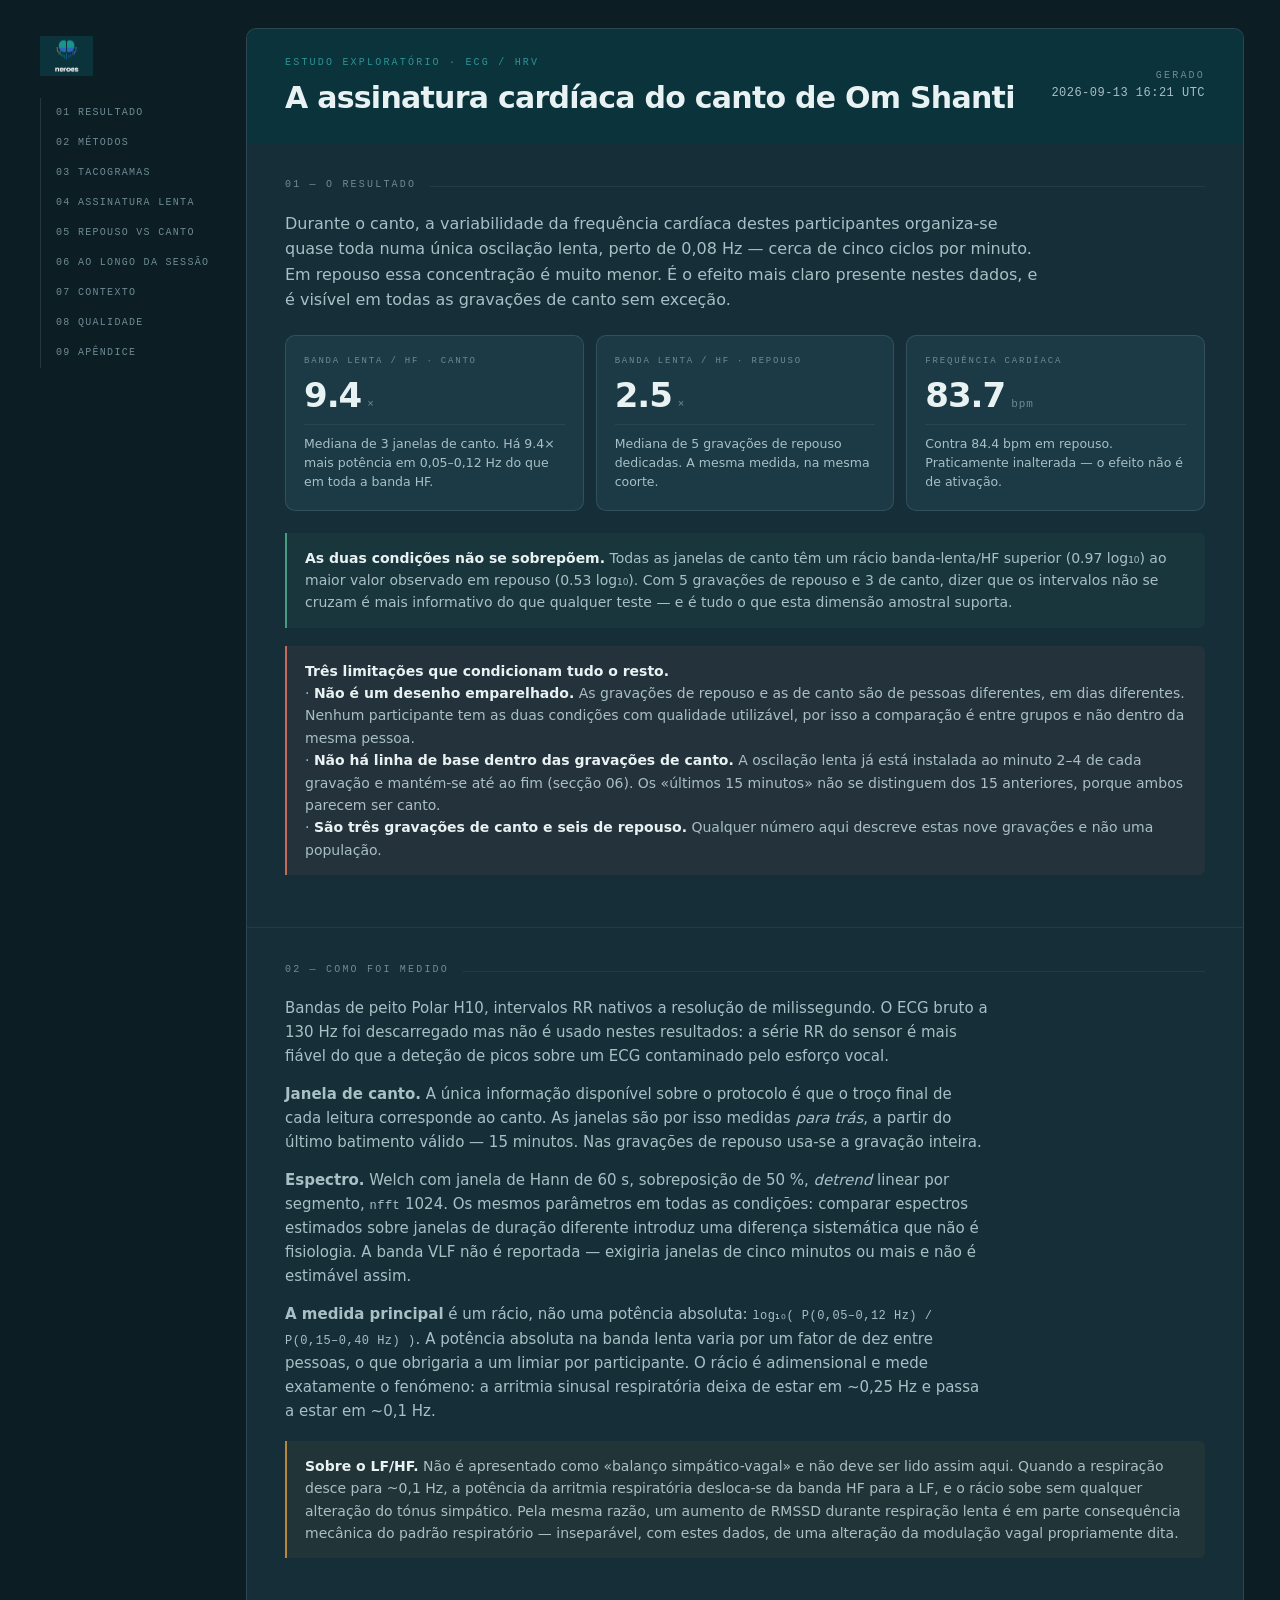
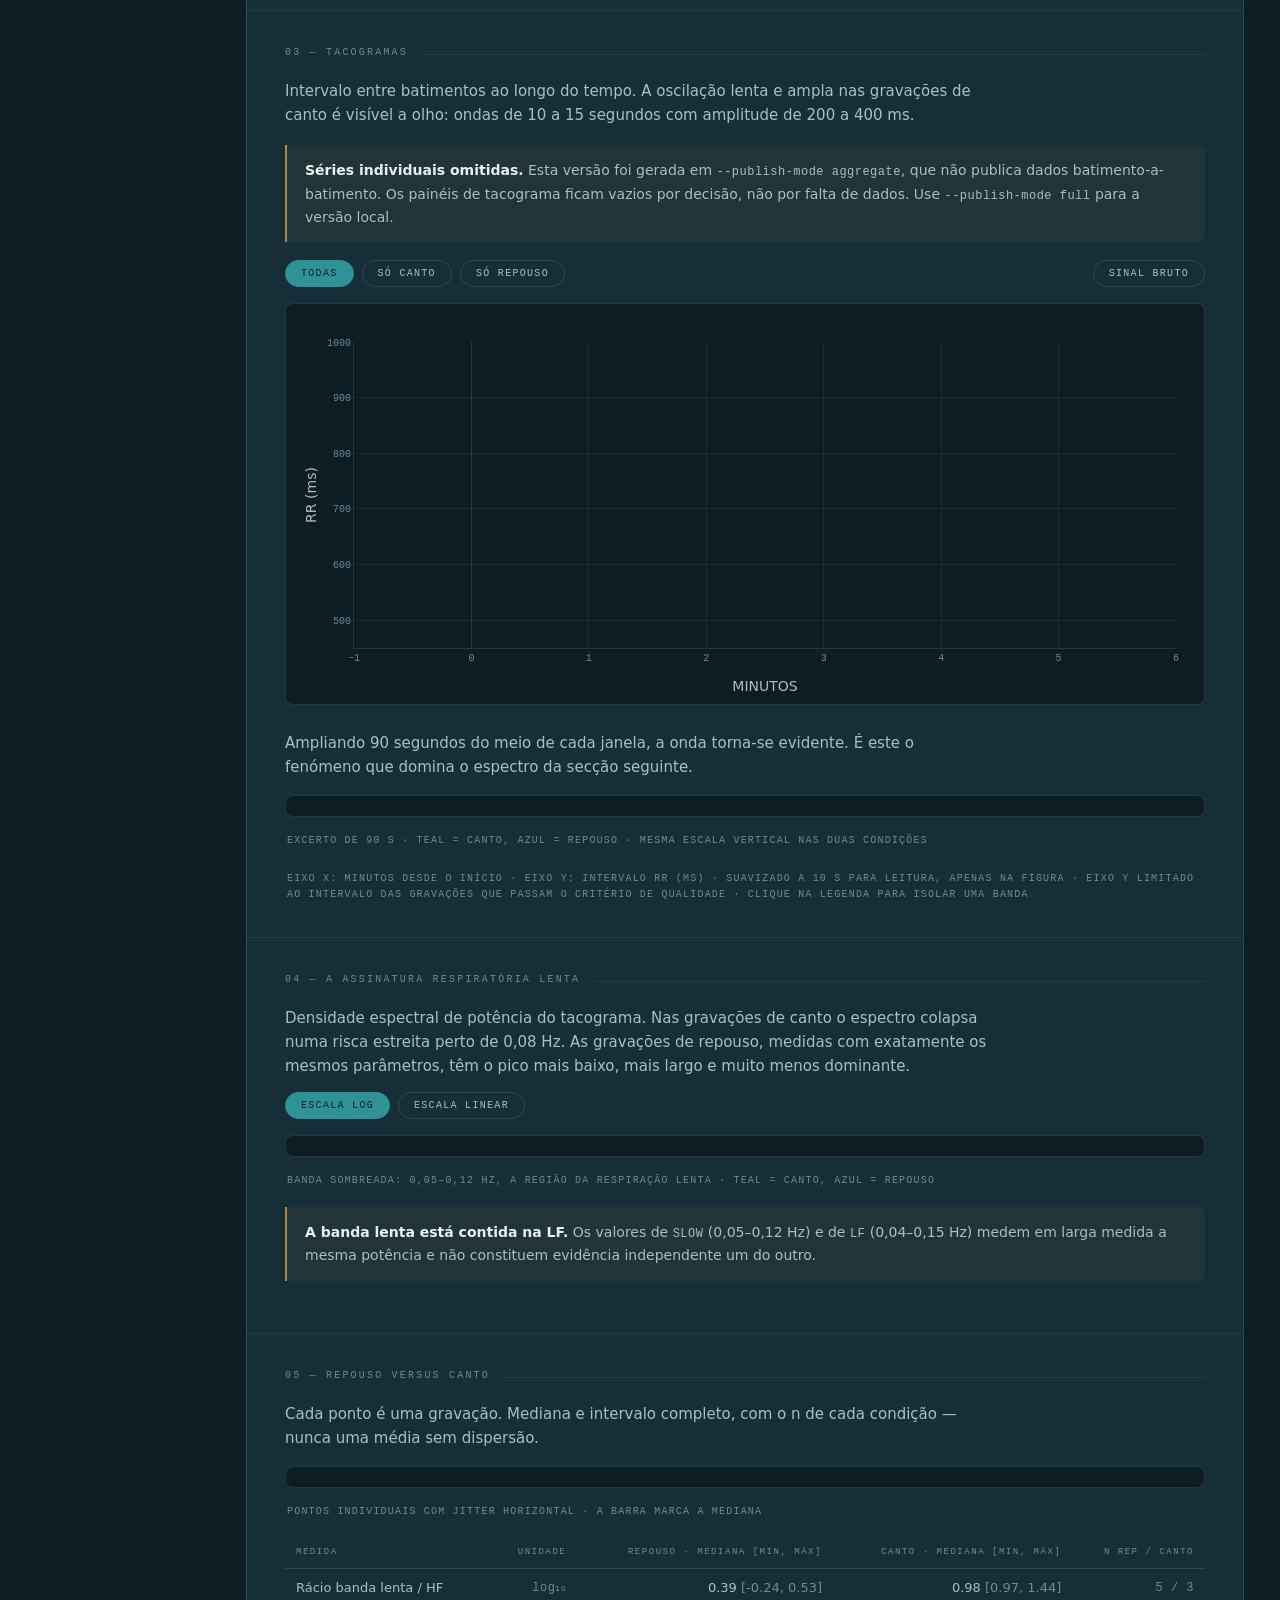
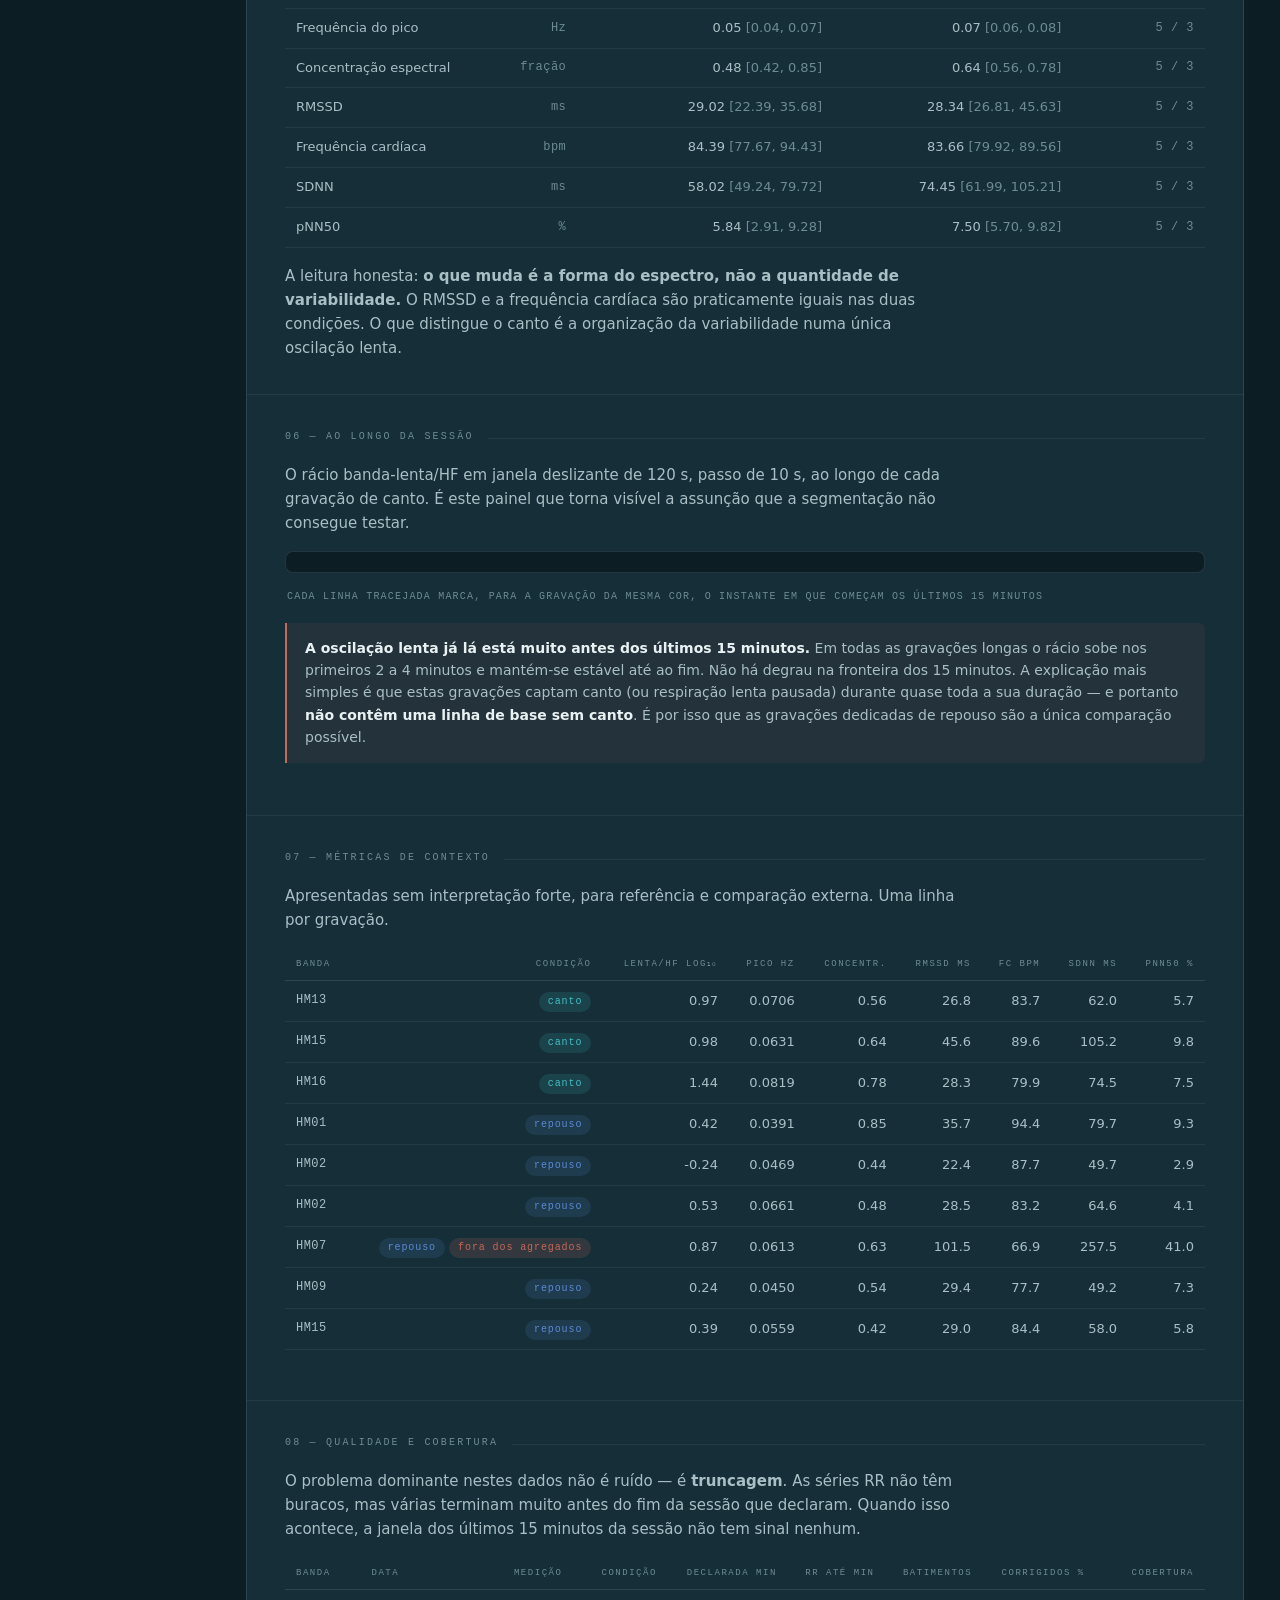
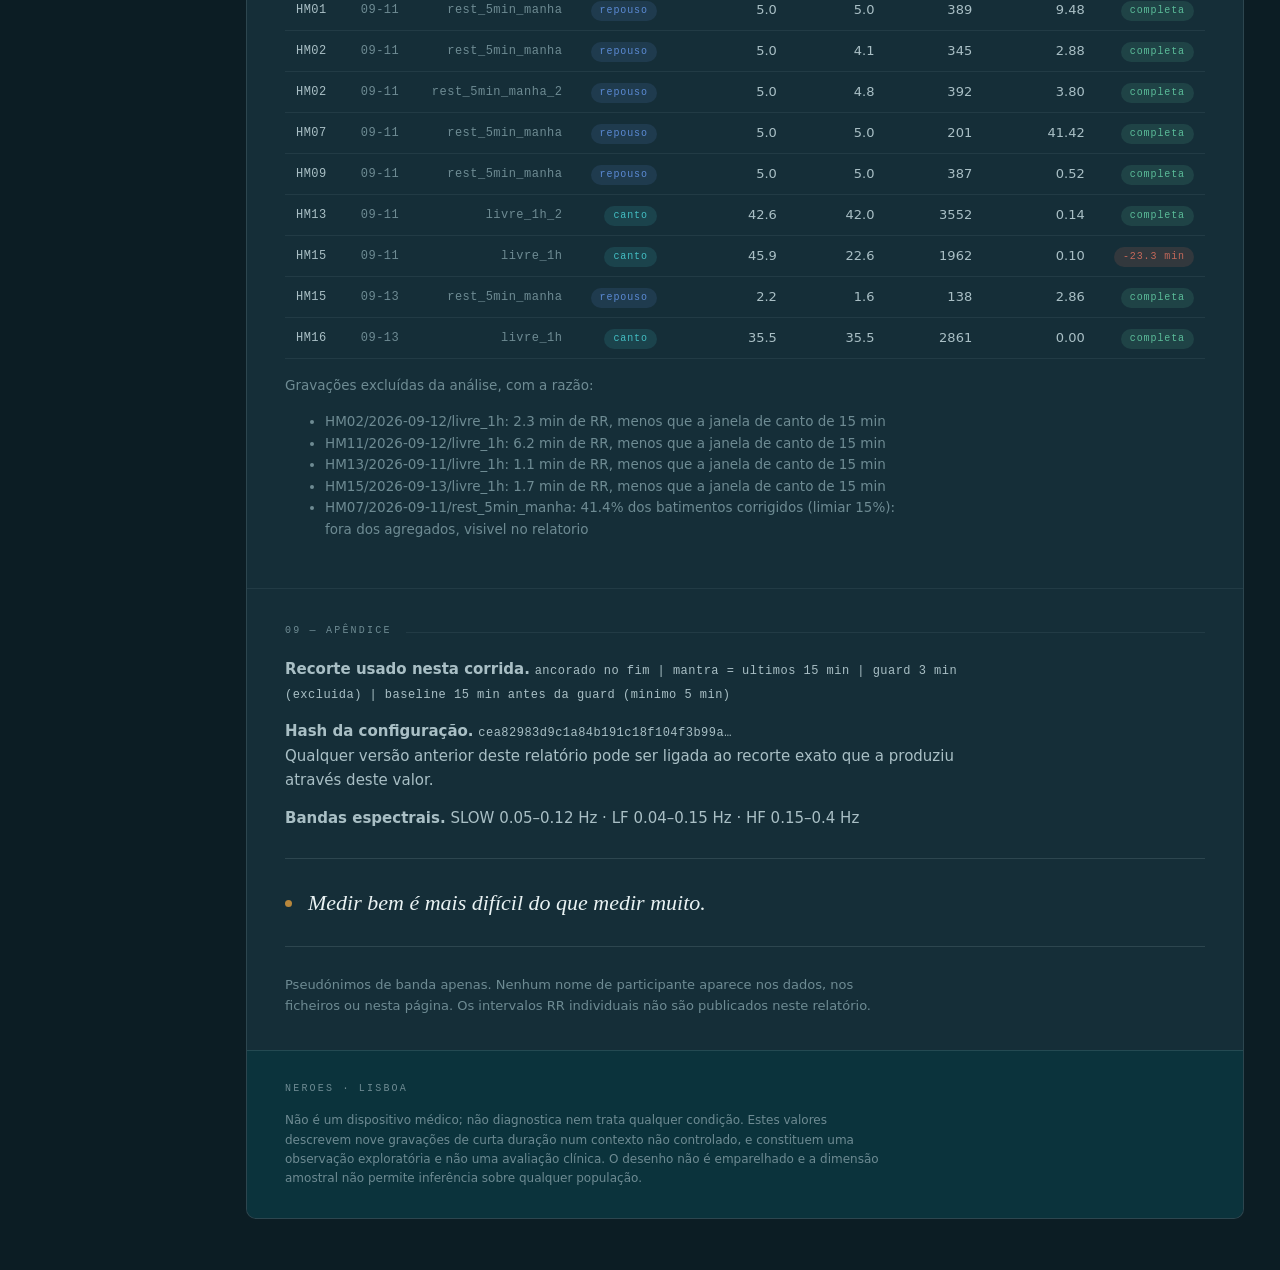
==== docs/index.html @ a8c767e3 "Analise da sessao real e relatorio de coorte Pipeline completo de ponta a ponta sobre os dados de se" ====
<!doctype html>
<html lang="pt-PT">
<head>
<meta charset="utf-8">
<meta name="viewport" content="width=device-width,initial-scale=1">
<title>Om Shanti · assinatura cardíaca do canto em grupo</title>
<style>@font-face {
  font-family: 'IBM Plex Mono';
  font-style: normal;
  font-weight: 400;
  font-display: swap;
  src: url([data-uri]) format('woff2') format('woff2');
  unicode-range: U+0100-02BA, U+02BD-02C5, U+02C7-02CC, U+02CE-02D7, U+02DD-02FF, U+0304, U+0308, U+0329, U+1D00-1DBF, U+1E00-1E9F, U+1EF2-1EFF, U+2020, U+20A0-20AB, U+20AD-20C0, U+2113, U+2C60-2C7F, U+A720-A7FF;
}
@font-face {
  font-family: 'IBM Plex Mono';
  font-style: normal;
  font-weight: 400;
  font-display: swap;
  src: url([data-uri]) format('woff2') format('woff2');
  unicode-range: U+0000-00FF, U+0131, U+0152-0153, U+02BB-02BC, U+02C6, U+02DA, U+02DC, U+0304, U+0308, U+0329, U+2000-206F, U+20AC, U+2122, U+2191, U+2193, U+2212, U+2215, U+FEFF, U+FFFD;
}
@font-face {
  font-family: 'IBM Plex Mono';
  font-style: normal;
  font-weight: 500;
  font-display: swap;
  src: url([data-uri]) format('woff2') format('woff2');
  unicode-range: U+0100-02BA, U+02BD-02C5, U+02C7-02CC, U+02CE-02D7, U+02DD-02FF, U+0304, U+0308, U+0329, U+1D00-1DBF, U+1E00-1E9F, U+1EF2-1EFF, U+2020, U+20A0-20AB, U+20AD-20C0, U+2113, U+2C60-2C7F, U+A720-A7FF;
}
@font-face {
  font-family: 'IBM Plex Mono';
  font-style: normal;
  font-weight: 500;
  font-display: swap;
  src: url([data-uri]) format('woff2') format('woff2');
  unicode-range: U+0000-00FF, U+0131, U+0152-0153, U+02BB-02BC, U+02C6, U+02DA, U+02DC, U+0304, U+0308, U+0329, U+2000-206F, U+20AC, U+2122, U+2191, U+2193, U+2212, U+2215, U+FEFF, U+FFFD;
}
@font-face {
  font-family: 'Newsreader';
  font-style: italic;
  font-weight: 400;
  font-display: swap;
  src: url([data-uri]) format('woff2') format('woff2');
  unicode-range: U+0100-02BA, U+02BD-02C5, U+02C7-02CC, U+02CE-02D7, U+02DD-02FF, U+0304, U+0308, U+0329, U+1D00-1DBF, U+1E00-1E9F, U+1EF2-1EFF, U+2020, U+20A0-20AB, U+20AD-20C0, U+2113, U+2C60-2C7F, U+A720-A7FF;
}
@font-face {
  font-family: 'Newsreader';
  font-style: italic;
  font-weight: 400;
  font-display: swap;
  src: url([data-uri]) format('woff2') format('woff2');
  unicode-range: U+0000-00FF, U+0131, U+0152-0153, U+02BB-02BC, U+02C6, U+02DA, U+02DC, U+0304, U+0308, U+0329, U+2000-206F, U+20AC, U+2122, U+2191, U+2193, U+2212, U+2215, U+FEFF, U+FFFD;
}
@font-face {
  font-family: 'Sora';
  font-style: normal;
  font-weight: 300;
  font-display: swap;
  src: url([data-uri]) format('woff2') format('woff2');
  unicode-range: U+0100-02BA, U+02BD-02C5, U+02C7-02CC, U+02CE-02D7, U+02DD-02FF, U+0304, U+0308, U+0329, U+1D00-1DBF, U+1E00-1E9F, U+1EF2-1EFF, U+2020, U+20A0-20AB, U+20AD-20C0, U+2113, U+2C60-2C7F, U+A720-A7FF;
}
@font-face {
  font-family: 'Sora';
  font-style: normal;
  font-weight: 300;
  font-display: swap;
  src: url([data-uri]) format('woff2') format('woff2');
  unicode-range: U+0000-00FF, U+0131, U+0152-0153, U+02BB-02BC, U+02C6, U+02DA, U+02DC, U+0304, U+0308, U+0329, U+2000-206F, U+20AC, U+2122, U+2191, U+2193, U+2212, U+2215, U+FEFF, U+FFFD;
}
@font-face {
  font-family: 'Sora';
  font-style: normal;
  font-weight: 400;
  font-display: swap;
  src: url([data-uri]) format('woff2') format('woff2');
  unicode-range: U+0100-02BA, U+02BD-02C5, U+02C7-02CC, U+02CE-02D7, U+02DD-02FF, U+0304, U+0308, U+0329, U+1D00-1DBF, U+1E00-1E9F, U+1EF2-1EFF, U+2020, U+20A0-20AB, U+20AD-20C0, U+2113, U+2C60-2C7F, U+A720-A7FF;
}
@font-face {
  font-family: 'Sora';
  font-style: normal;
  font-weight: 400;
  font-display: swap;
  src: url([data-uri]) format('woff2') format('woff2');
  unicode-range: U+0000-00FF, U+0131, U+0152-0153, U+02BB-02BC, U+02C6, U+02DA, U+02DC, U+0304, U+0308, U+0329, U+2000-206F, U+20AC, U+2122, U+2191, U+2193, U+2212, U+2215, U+FEFF, U+FFFD;
}
@font-face {
  font-family: 'Sora';
  font-style: normal;
  font-weight: 500;
  font-display: swap;
  src: url([data-uri]) format('woff2') format('woff2');
  unicode-range: U+0100-02BA, U+02BD-02C5, U+02C7-02CC, U+02CE-02D7, U+02DD-02FF, U+0304, U+0308, U+0329, U+1D00-1DBF, U+1E00-1E9F, U+1EF2-1EFF, U+2020, U+20A0-20AB, U+20AD-20C0, U+2113, U+2C60-2C7F, U+A720-A7FF;
}
@font-face {
  font-family: 'Sora';
  font-style: normal;
  font-weight: 500;
  font-display: swap;
  src: url([data-uri]) format('woff2') format('woff2');
  unicode-range: U+0000-00FF, U+0131, U+0152-0153, U+02BB-02BC, U+02C6, U+02DA, U+02DC, U+0304, U+0308, U+0329, U+2000-206F, U+20AC, U+2122, U+2191, U+2193, U+2212, U+2215, U+FEFF, U+FFFD;
}
@font-face {
  font-family: 'Sora';
  font-style: normal;
  font-weight: 600;
  font-display: swap;
  src: url([data-uri]) format('woff2') format('woff2');
  unicode-range: U+0100-02BA, U+02BD-02C5, U+02C7-02CC, U+02CE-02D7, U+02DD-02FF, U+0304, U+0308, U+0329, U+1D00-1DBF, U+1E00-1E9F, U+1EF2-1EFF, U+2020, U+20A0-20AB, U+20AD-20C0, U+2113, U+2C60-2C7F, U+A720-A7FF;
}
@font-face {
  font-family: 'Sora';
  font-style: normal;
  font-weight: 600;
  font-display: swap;
  src: url([data-uri]) format('woff2') format('woff2');
  unicode-range: U+0000-00FF, U+0131, U+0152-0153, U+02BB-02BC, U+02C6, U+02DA, U+02DC, U+0304, U+0308, U+0329, U+2000-206F, U+20AC, U+2122, U+2191, U+2193, U+2212, U+2215, U+FEFF, U+FFFD;
}</style>
<style>
*{box-sizing:border-box}
body{margin:0;background:#0C1D24;color:#A9BFC5;
  font-family:'Sora','Avenir Next','Segoe UI',system-ui,sans-serif;font-size:15px;line-height:1.6;
  -webkit-font-smoothing:antialiased;text-rendering:optimizeLegibility}
h1,h2,h3{color:#E9F2F3;font-weight:600;line-height:1.25;
  letter-spacing:-0.015em;margin:0}
a{color:#43BEC3;text-decoration:none}
a:hover{color:#E9F2F3}
.wrap{display:flex;gap:0;max-width:1240px;margin:0 auto;padding:28px 16px 72px;
  align-items:flex-start}

/* --- sticky section nav --- */
nav{position:sticky;top:28px;flex:0 0 210px;padding:8px 20px 8px 4px}
nav .brand{margin-bottom:22px}
nav .brand img{height:40px;width:auto;display:block}
nav ol{list-style:none;margin:0;padding:0;
  border-left:1px solid rgba(169,191,197,0.16)}
nav li a{display:block;padding:7px 0 7px 14px;font-family:'IBM Plex Mono','SFMono-Regular',Menlo,monospace;
  font-size:10px;font-weight:500;letter-spacing:0.13em;text-transform:uppercase;
  color:#6E8B93;border-left:2px solid transparent;margin-left:-1px;
  transition:color .12s cubic-bezier(.2,.7,.3,1)}
nav li a:hover{color:#E9F2F3;border-left-color:#2E9296}

/* --- sheet --- */
main{flex:1;min-width:0;background:#152E38;
  border:1px solid rgba(169,191,197,0.16);border-radius:10px;overflow:hidden}
header.sheet{background:#0B333C;padding:26px 38px;display:flex;
  align-items:center;justify-content:space-between;gap:24px;flex-wrap:wrap}
.eyebrow{font-family:'IBM Plex Mono','SFMono-Regular',Menlo,monospace;font-size:10px;font-weight:500;
  letter-spacing:0.22em;text-transform:uppercase;color:#6E8B93}
.eyebrow.accent{color:#2E9296}
section{padding:34px 38px}
section+section{border-top:1px solid rgba(169,191,197,0.09)}
.sechead{display:flex;align-items:baseline;gap:14px;margin-bottom:18px}
.sechead .rule{flex:1;height:1px;background:rgba(169,191,197,0.09)}
p{margin:0 0 14px;max-width:74ch;text-wrap:pretty}
p:last-child{margin-bottom:0}
.lead{font-size:16px;color:#A9BFC5}

/* --- metric cards --- */
.cards{display:grid;grid-template-columns:repeat(auto-fit,minmax(210px,1fr));
  gap:12px;margin:22px 0}
.card{background:#1B3A46;border:1px solid rgba(169,191,197,0.16);
  border-radius:10px;padding:18px;display:flex;flex-direction:column;gap:10px}
.card .lbl{font-family:'IBM Plex Mono','SFMono-Regular',Menlo,monospace;font-size:9px;font-weight:500;
  letter-spacing:0.2em;text-transform:uppercase;color:#6E8B93}
.card .val{font-size:34px;font-weight:600;letter-spacing:-0.03em;line-height:1;
  color:#E9F2F3;font-variant-numeric:tabular-nums}
.card .unit{font-family:'IBM Plex Mono','SFMono-Regular',Menlo,monospace;font-size:11px;letter-spacing:.09em;
  color:#6E8B93;margin-left:6px}
.card .foot{font-size:12.5px;line-height:1.5;color:#A9BFC5;
  padding-top:10px;border-top:1px solid rgba(169,191,197,0.09)}

/* --- callouts --- */
.note{border-left:2px solid #B8873C;background:rgba(184,135,60,.07);
  padding:14px 18px;border-radius:0 6px 6px 0;margin:18px 0;font-size:14px}
.note.hard{border-left-color:#C4685A;background:rgba(196,104,90,.08)}
.note.good{border-left-color:#479B7E;background:rgba(71,155,126,.07)}
.note b{color:#E9F2F3;font-weight:600}

/* --- charts --- */
.chartbed{background:#0C1D24;border:1px solid rgba(169,191,197,0.16);
  border-radius:8px;padding:10px;margin:16px 0}
.cap{font-family:'IBM Plex Mono','SFMono-Regular',Menlo,monospace;font-size:10px;letter-spacing:.12em;
  text-transform:uppercase;color:#6E8B93;margin:10px 2px 0}
.ctrl{display:flex;gap:8px;flex-wrap:wrap;margin:14px 0 2px}
.ctrl button{font-family:'IBM Plex Mono','SFMono-Regular',Menlo,monospace;font-size:10px;font-weight:500;
  letter-spacing:.13em;text-transform:uppercase;padding:7px 15px;
  border-radius:999px;border:1px solid rgba(169,191,197,0.16);cursor:pointer;
  background:transparent;color:#A9BFC5;
  transition:all .12s cubic-bezier(.2,.7,.3,1)}
.ctrl button:hover{border-color:rgba(169,191,197,0.28);color:#E9F2F3}
.ctrl button[aria-pressed="true"]{background:#2E9296;color:#0E2129;
  border-color:#2E9296}

/* --- tables --- */
.scroll{overflow-x:auto;margin:16px 0}
table{border-collapse:collapse;width:100%;font-size:13px;min-width:640px}
th{font-family:'IBM Plex Mono','SFMono-Regular',Menlo,monospace;font-size:9px;font-weight:500;
  letter-spacing:.17em;text-transform:uppercase;color:#6E8B93;
  text-align:right;padding:9px 11px;border-bottom:1px solid rgba(169,191,197,0.16);
  white-space:nowrap}
th:first-child,td:first-child{text-align:left}
td{padding:9px 11px;border-bottom:1px solid rgba(169,191,197,0.09);text-align:right;
  font-variant-numeric:tabular-nums;white-space:nowrap}
tr:hover td{background:rgba(169,191,197,.03)}
.mono{font-family:'IBM Plex Mono','SFMono-Regular',Menlo,monospace;font-size:12px;letter-spacing:.04em}
.pill{display:inline-block;font-family:'IBM Plex Mono','SFMono-Regular',Menlo,monospace;font-size:10px;
  font-weight:500;letter-spacing:.09em;padding:2px 9px;border-radius:999px}
.pill.ok{color:#5BBC99;background:rgba(91,188,153,.14)}
.pill.warn{color:#D4A455;background:rgba(212,164,85,.14)}
.pill.bad{color:#C4685A;background:rgba(196,104,90,.16)}
.pill.rest{color:#5B8AD4;background:rgba(91,138,212,.14)}
.pill.chant{color:#43BEC3;background:rgba(67,190,195,.14)}
.dim{color:#6E8B93}

/* --- vision quote --- */
.quote{border-top:1px solid rgba(169,191,197,0.16);border-bottom:1px solid rgba(169,191,197,0.16);
  padding:28px 0;margin:28px 0;display:flex;gap:16px;align-items:flex-start}
.quote .dot{width:7px;height:7px;border-radius:50%;background:#B8873C;
  flex:none;margin-top:13px}
.quote p{font-family:'Newsreader',Georgia,serif;font-style:italic;font-size:22px;
  line-height:1.42;color:#E9F2F3;margin:0;max-width:40ch}

footer{background:#0B333C;border-top:1px solid rgba(169,191,197,0.16);
  padding:30px 38px;display:flex;flex-direction:column;gap:14px}
footer p{font-size:12px;line-height:1.6;color:#6E8B93;max-width:78ch}

@media (max-width:900px){
  nav{display:none}
  .wrap{padding:14px 12px 48px}
  section{padding:26px 18px}
  header.sheet{padding:20px 18px}
  footer{padding:24px 18px}
}
@media print{
  body{background:#fff}
  nav,.ctrl{display:none}
  main{border:0}
  section{break-inside:avoid}
}
</style>
</head>
<body>
<div class="wrap">

<nav aria-label="Secções">
  <div class="brand"><img src="[data-uri]" alt="neroes"></div>
  <ol><li><a href="#s1">01 Resultado</a></li><li><a href="#s2">02 Métodos</a></li><li><a href="#s3">03 Tacogramas</a></li><li><a href="#s4">04 Assinatura lenta</a></li><li><a href="#s5">05 Repouso vs canto</a></li><li><a href="#s6">06 Ao longo da sessão</a></li><li><a href="#s7">07 Contexto</a></li><li><a href="#s8">08 Qualidade</a></li><li><a href="#s9">09 Apêndice</a></li></ol>
</nav>

<main>
  <header class="sheet">
    <div>
      <div class="eyebrow accent" style="margin-bottom:8px">Estudo exploratório · ECG / HRV</div>
      <h1 style="font-size:30px;letter-spacing:-0.025em">A assinatura cardíaca do canto de Om Shanti</h1>
    </div>
    <div style="text-align:right">
      <div class="eyebrow">Gerado</div>
      <div class="mono" style="color:#A9BFC5;font-size:12px">2026-09-13 16:21 UTC</div>
    </div>
  </header>

  <!-- ============================ 01 ============================ -->
  <section id="s1">
    <div class="sechead"><span class="eyebrow">01 — O resultado</span><span class="rule"></span></div>
    <p class="lead">Durante o canto, a variabilidade da frequência cardíaca destes
    participantes organiza-se quase toda numa única oscilação lenta, perto de
    0,08&nbsp;Hz — cerca de cinco ciclos por minuto. Em repouso essa concentração
    é muito menor. É o efeito mais claro presente nestes dados, e é visível em
    todas as gravações de canto sem exceção.</p>

    <div class="cards">
      <div class="card">
  <span class="lbl">Banda lenta / HF · canto</span>
  <div><span class="val">9.4</span><span class="unit">×</span></div>
  <div class="foot">Mediana de 3 janelas de canto. Há 9.4× mais potência em 0,05–0,12 Hz do que em toda a banda HF.</div>
</div>
      <div class="card">
  <span class="lbl">Banda lenta / HF · repouso</span>
  <div><span class="val">2.5</span><span class="unit">×</span></div>
  <div class="foot">Mediana de 5 gravações de repouso dedicadas. A mesma medida, na mesma coorte.</div>
</div>
      <div class="card">
  <span class="lbl">Frequência cardíaca</span>
  <div><span class="val">83.7</span><span class="unit">bpm</span></div>
  <div class="foot">Contra 84.4 bpm em repouso. Praticamente inalterada — o efeito não é de ativação.</div>
</div>
    </div>

    <div class="note good"><b>As duas condições não se sobrepõem.</b>
    Todas as janelas de canto têm um rácio banda-lenta/HF superior
    (0.97 log₁₀) ao maior valor observado em
    repouso (0.53 log₁₀). Com
    5 gravações de repouso e 3 de
    canto, dizer que os intervalos não se cruzam é mais informativo do que
    qualquer teste — e é tudo o que esta dimensão amostral suporta.</div>

    <div class="note hard"><b>Três limitações que condicionam tudo o resto.</b>
    <br>· <b>Não é um desenho emparelhado.</b> As gravações de repouso e as de
    canto são de pessoas diferentes, em dias diferentes. Nenhum participante tem
    as duas condições com qualidade utilizável, por isso a comparação é entre
    grupos e não dentro da mesma pessoa.
    <br>· <b>Não há linha de base dentro das gravações de canto.</b> A oscilação
    lenta já está instalada ao minuto 2–4 de cada gravação e mantém-se até ao
    fim (secção 06). Os «últimos 15 minutos» não se distinguem dos 15 anteriores,
    porque ambos parecem ser canto.
    <br>· <b>São três gravações de canto e seis de repouso.</b> Qualquer número
    aqui descreve estas nove gravações e não uma população.</div>
  </section>

  <!-- ============================ 02 ============================ -->
  <section id="s2">
    <div class="sechead"><span class="eyebrow">02 — Como foi medido</span><span class="rule"></span></div>
    <p>Bandas de peito Polar H10, intervalos RR nativos a resolução de
    milissegundo. O ECG bruto a 130&nbsp;Hz foi descarregado mas não é usado
    nestes resultados: a série RR do sensor é mais fiável do que a deteção de
    picos sobre um ECG contaminado pelo esforço vocal.</p>

    <p><b>Janela de canto.</b> A única informação disponível sobre o protocolo é
    que o troço final de cada leitura corresponde ao canto. As janelas são por
    isso medidas <i>para trás</i>, a partir do último batimento válido —
    15 minutos. Nas gravações de repouso usa-se
    a gravação inteira.</p>

    <p><b>Espectro.</b> Welch com janela de Hann de
    60&nbsp;s, sobreposição de
    50&nbsp;%, <i>detrend</i> linear por
    segmento, <span class="mono">nfft</span> 1024.
    Os mesmos parâmetros em todas as condições: comparar espectros estimados
    sobre janelas de duração diferente introduz uma diferença sistemática que
    não é fisiologia. A banda VLF não é reportada — exigiria janelas de cinco
    minutos ou mais e não é estimável assim.</p>

    <p><b>A medida principal</b> é um rácio, não uma potência absoluta:
    <span class="mono">log₁₀( P(0,05–0,12&nbsp;Hz) / P(0,15–0,40&nbsp;Hz) )</span>.
    A potência absoluta na banda lenta varia por um fator de dez entre pessoas,
    o que obrigaria a um limiar por participante. O rácio é adimensional e mede
    exatamente o fenómeno: a arritmia sinusal respiratória deixa de estar em
    ~0,25&nbsp;Hz e passa a estar em ~0,1&nbsp;Hz.</p>

    <div class="note"><b>Sobre o LF/HF.</b> Não é apresentado como «balanço
    simpático-vagal» e não deve ser lido assim aqui. Quando a respiração desce
    para ~0,1&nbsp;Hz, a potência da arritmia respiratória desloca-se da banda HF
    para a LF, e o rácio sobe sem qualquer alteração do tónus simpático. Pela
    mesma razão, um aumento de RMSSD durante respiração lenta é em parte
    consequência mecânica do padrão respiratório — inseparável, com estes dados,
    de uma alteração da modulação vagal propriamente dita.</div>
  </section>

  <!-- ============================ 03 ============================ -->
  <section id="s3">
    <div class="sechead"><span class="eyebrow">03 — Tacogramas</span><span class="rule"></span></div>
    <p>Intervalo entre batimentos ao longo do tempo. A oscilação lenta e ampla
    nas gravações de canto é visível a olho: ondas de 10 a 15 segundos com
    amplitude de 200 a 400&nbsp;ms.</p>
    <div class="note"><b>Séries individuais omitidas.</b> Esta versão foi gerada em <span class="mono">--publish-mode aggregate</span>, que não publica dados batimento-a-batimento. Os painéis de tacograma ficam vazios por decisão, não por falta de dados. Use <span class="mono">--publish-mode full</span> para a versão local.</div>
    <div class="ctrl" id="tacoCtrl">
      <button data-mode="all" aria-pressed="true">Todas</button>
      <button data-mode="canto" aria-pressed="false">Só canto</button>
      <button data-mode="repouso" aria-pressed="false">Só repouso</button>
      <span style="flex:1"></span>
      <button id="rawToggle" aria-pressed="false">Sinal bruto</button>
    </div>
    <div class="chartbed"><div id="taco"></div></div>
    <p style="margin-top:26px">Ampliando 90 segundos do meio de cada janela, a
    onda torna-se evidente. É este o fenómeno que domina o espectro da secção
    seguinte.</p>
    <div class="chartbed"><div id="exc"></div></div>
    <div class="cap">Excerto de 90 s · teal = canto, azul = repouso ·
      mesma escala vertical nas duas condições</div>

    <div class="cap" style="margin-top:22px">Eixo x: minutos desde o início · eixo y: intervalo RR (ms) ·
      suavizado a 10 s para leitura, apenas na figura ·
      eixo y limitado ao intervalo das gravações que passam o critério de
      qualidade · clique na legenda para isolar uma banda</div>
  </section>

  <!-- ============================ 04 ============================ -->
  <section id="s4">
    <div class="sechead"><span class="eyebrow">04 — A assinatura respiratória lenta</span><span class="rule"></span></div>
    <p>Densidade espectral de potência do tacograma. Nas gravações de canto o
    espectro colapsa numa risca estreita perto de 0,08&nbsp;Hz. As gravações de
    repouso, medidas com exatamente os mesmos parâmetros, têm o pico mais baixo,
    mais largo e muito menos dominante.</p>
    <div class="ctrl" id="specCtrl">
      <button data-scale="log" aria-pressed="true">Escala log</button>
      <button data-scale="linear" aria-pressed="false">Escala linear</button>
    </div>
    <div class="chartbed"><div id="spec"></div></div>
    <div class="cap">Banda sombreada: 0,05–0,12 Hz, a região da respiração lenta ·
      teal = canto, azul = repouso</div>

    <div class="note"><b>A banda lenta está contida na LF.</b> Os valores de
    <span class="mono">SLOW</span> (0,05–0,12&nbsp;Hz) e de
    <span class="mono">LF</span> (0,04–0,15&nbsp;Hz) medem em larga medida a
    mesma potência e não constituem evidência independente um do outro.</div>
  </section>

  <!-- ============================ 05 ============================ -->
  <section id="s5">
    <div class="sechead"><span class="eyebrow">05 — Repouso versus canto</span><span class="rule"></span></div>
    <p>Cada ponto é uma gravação. Mediana e intervalo completo, com o n de cada
    condição — nunca uma média sem dispersão.</p>
    <div class="chartbed"><div id="dots"></div></div>
    <div class="cap">Pontos individuais com jitter horizontal · a barra marca a mediana</div>

    <div class="scroll"><table>
      <thead><tr><th>Medida</th><th>Unidade</th>
        <th>Repouso · mediana [min, máx]</th>
        <th>Canto · mediana [min, máx]</th><th>n rep / canto</th></tr></thead>
      <tbody><tr><td>Rácio banda lenta / HF</td><td class='mono dim'>log₁₀</td><td>0.39 <span class='dim'>[-0.24, 0.53]</span></td><td>0.98 <span class='dim'>[0.97, 1.44]</span></td><td class='mono dim'>5 / 3</td></tr><tr><td>Frequência do pico</td><td class='mono dim'>Hz</td><td>0.05 <span class='dim'>[0.04, 0.07]</span></td><td>0.07 <span class='dim'>[0.06, 0.08]</span></td><td class='mono dim'>5 / 3</td></tr><tr><td>Concentração espectral</td><td class='mono dim'>fração</td><td>0.48 <span class='dim'>[0.42, 0.85]</span></td><td>0.64 <span class='dim'>[0.56, 0.78]</span></td><td class='mono dim'>5 / 3</td></tr><tr><td>RMSSD</td><td class='mono dim'>ms</td><td>29.02 <span class='dim'>[22.39, 35.68]</span></td><td>28.34 <span class='dim'>[26.81, 45.63]</span></td><td class='mono dim'>5 / 3</td></tr><tr><td>Frequência cardíaca</td><td class='mono dim'>bpm</td><td>84.39 <span class='dim'>[77.67, 94.43]</span></td><td>83.66 <span class='dim'>[79.92, 89.56]</span></td><td class='mono dim'>5 / 3</td></tr><tr><td>SDNN</td><td class='mono dim'>ms</td><td>58.02 <span class='dim'>[49.24, 79.72]</span></td><td>74.45 <span class='dim'>[61.99, 105.21]</span></td><td class='mono dim'>5 / 3</td></tr><tr><td>pNN50</td><td class='mono dim'>%</td><td>5.84 <span class='dim'>[2.91, 9.28]</span></td><td>7.50 <span class='dim'>[5.70, 9.82]</span></td><td class='mono dim'>5 / 3</td></tr></tbody>
    </table></div>

    <p>A leitura honesta: <b>o que muda é a forma do espectro, não a quantidade
    de variabilidade.</b> O RMSSD e a frequência cardíaca são praticamente
    iguais nas duas condições. O que distingue o canto é a organização da
    variabilidade numa única oscilação lenta.</p>
  </section>

  <!-- ============================ 06 ============================ -->
  <section id="s6">
    <div class="sechead"><span class="eyebrow">06 — Ao longo da sessão</span><span class="rule"></span></div>
    <p>O rácio banda-lenta/HF em janela deslizante de 120&nbsp;s, passo de
    10&nbsp;s, ao longo de cada gravação de canto. É este painel que torna
    visível a assunção que a segmentação não consegue testar.</p>
    <div class="chartbed"><div id="slide"></div></div>
    <div class="cap">Cada linha tracejada marca, para a gravação da mesma cor,
      o instante em que começam os últimos 15 minutos</div>

    <div class="note hard"><b>A oscilação lenta já lá está muito antes dos
    últimos 15 minutos.</b> Em todas as gravações longas o rácio sobe nos
    primeiros 2 a 4 minutos e mantém-se estável até ao fim. Não há degrau na
    fronteira dos 15 minutos. A explicação mais simples é que estas gravações
    captam canto (ou respiração lenta pausada) durante quase toda a sua
    duração — e portanto <b>não contêm uma linha de base sem canto</b>. É por
    isso que as gravações dedicadas de repouso são a única comparação possível.</div>
  </section>

  <!-- ============================ 07 ============================ -->
  <section id="s7">
    <div class="sechead"><span class="eyebrow">07 — Métricas de contexto</span><span class="rule"></span></div>
    <p>Apresentadas sem interpretação forte, para referência e comparação
    externa. Uma linha por gravação.</p>
    <div class="scroll"><table>
      <thead><tr><th>Banda</th><th>Condição</th><th>Lenta/HF log₁₀</th>
        <th>Pico Hz</th><th>Concentr.</th><th>RMSSD ms</th>
        <th>FC bpm</th><th>SDNN ms</th><th>pNN50 %</th></tr></thead>
      <tbody><tr><td class='mono'>HM13</td><td><span class="pill chant">canto</span></td><td>0.97</td><td>0.0706</td><td>0.56</td><td>26.8</td><td>83.7</td><td>62.0</td><td>5.7</td></tr><tr><td class='mono'>HM15</td><td><span class="pill chant">canto</span></td><td>0.98</td><td>0.0631</td><td>0.64</td><td>45.6</td><td>89.6</td><td>105.2</td><td>9.8</td></tr><tr><td class='mono'>HM16</td><td><span class="pill chant">canto</span></td><td>1.44</td><td>0.0819</td><td>0.78</td><td>28.3</td><td>79.9</td><td>74.5</td><td>7.5</td></tr><tr><td class='mono'>HM01</td><td><span class="pill rest">repouso</span></td><td>0.42</td><td>0.0391</td><td>0.85</td><td>35.7</td><td>94.4</td><td>79.7</td><td>9.3</td></tr><tr><td class='mono'>HM02</td><td><span class="pill rest">repouso</span></td><td>-0.24</td><td>0.0469</td><td>0.44</td><td>22.4</td><td>87.7</td><td>49.7</td><td>2.9</td></tr><tr><td class='mono'>HM02</td><td><span class="pill rest">repouso</span></td><td>0.53</td><td>0.0661</td><td>0.48</td><td>28.5</td><td>83.2</td><td>64.6</td><td>4.1</td></tr><tr><td class='mono'>HM07</td><td><span class="pill rest">repouso</span> <span class="pill bad">fora dos agregados</span></td><td>0.87</td><td>0.0613</td><td>0.63</td><td>101.5</td><td>66.9</td><td>257.5</td><td>41.0</td></tr><tr><td class='mono'>HM09</td><td><span class="pill rest">repouso</span></td><td>0.24</td><td>0.0450</td><td>0.54</td><td>29.4</td><td>77.7</td><td>49.2</td><td>7.3</td></tr><tr><td class='mono'>HM15</td><td><span class="pill rest">repouso</span></td><td>0.39</td><td>0.0559</td><td>0.42</td><td>29.0</td><td>84.4</td><td>58.0</td><td>5.8</td></tr></tbody>
    </table></div>
  </section>

  <!-- ============================ 08 ============================ -->
  <section id="s8">
    <div class="sechead"><span class="eyebrow">08 — Qualidade e cobertura</span><span class="rule"></span></div>
    <p>O problema dominante nestes dados não é ruído — é <b>truncagem</b>. As
    séries RR não têm buracos, mas várias terminam muito antes do fim da sessão
    que declaram. Quando isso acontece, a janela dos últimos 15 minutos da
    sessão não tem sinal nenhum.</p>
    <div class="scroll"><table>
      <thead><tr><th>Banda</th><th>Data</th><th>Medição</th><th>Condição</th>
        <th>Declarada min</th><th>RR até min</th><th>Batimentos</th>
        <th>Corrigidos %</th><th>Cobertura</th></tr></thead>
      <tbody><tr><td class='mono'>HM01</td><td class='mono dim'>09-11</td><td class='mono dim'>rest_5min_manha</td><td><span class="pill rest">repouso</span></td><td>5.0</td><td>5.0</td><td>389</td><td>9.48</td><td><span class="pill ok">completa</span></td></tr><tr><td class='mono'>HM02</td><td class='mono dim'>09-11</td><td class='mono dim'>rest_5min_manha</td><td><span class="pill rest">repouso</span></td><td>5.0</td><td>4.1</td><td>345</td><td>2.88</td><td><span class="pill ok">completa</span></td></tr><tr><td class='mono'>HM02</td><td class='mono dim'>09-11</td><td class='mono dim'>rest_5min_manha_2</td><td><span class="pill rest">repouso</span></td><td>5.0</td><td>4.8</td><td>392</td><td>3.80</td><td><span class="pill ok">completa</span></td></tr><tr><td class='mono'>HM07</td><td class='mono dim'>09-11</td><td class='mono dim'>rest_5min_manha</td><td><span class="pill rest">repouso</span></td><td>5.0</td><td>5.0</td><td>201</td><td>41.42</td><td><span class="pill ok">completa</span></td></tr><tr><td class='mono'>HM09</td><td class='mono dim'>09-11</td><td class='mono dim'>rest_5min_manha</td><td><span class="pill rest">repouso</span></td><td>5.0</td><td>5.0</td><td>387</td><td>0.52</td><td><span class="pill ok">completa</span></td></tr><tr><td class='mono'>HM13</td><td class='mono dim'>09-11</td><td class='mono dim'>livre_1h_2</td><td><span class="pill chant">canto</span></td><td>42.6</td><td>42.0</td><td>3552</td><td>0.14</td><td><span class="pill ok">completa</span></td></tr><tr><td class='mono'>HM15</td><td class='mono dim'>09-11</td><td class='mono dim'>livre_1h</td><td><span class="pill chant">canto</span></td><td>45.9</td><td>22.6</td><td>1962</td><td>0.10</td><td><span class="pill bad">-23.3 min</span></td></tr><tr><td class='mono'>HM15</td><td class='mono dim'>09-13</td><td class='mono dim'>rest_5min_manha</td><td><span class="pill rest">repouso</span></td><td>2.2</td><td>1.6</td><td>138</td><td>2.86</td><td><span class="pill ok">completa</span></td></tr><tr><td class='mono'>HM16</td><td class='mono dim'>09-13</td><td class='mono dim'>livre_1h</td><td><span class="pill chant">canto</span></td><td>35.5</td><td>35.5</td><td>2861</td><td>0.00</td><td><span class="pill ok">completa</span></td></tr></tbody>
    </table></div>

    <p class="dim" style="font-size:13.5px">Gravações excluídas da análise, com a
    razão:</p>
    <ul class="dim" style="font-size:13.5px;max-width:74ch"><li>HM02/2026-09-12/livre_1h: 2.3 min de RR, menos que a janela de canto de 15 min</li><li>HM11/2026-09-12/livre_1h: 6.2 min de RR, menos que a janela de canto de 15 min</li><li>HM13/2026-09-11/livre_1h: 1.1 min de RR, menos que a janela de canto de 15 min</li><li>HM15/2026-09-13/livre_1h: 1.7 min de RR, menos que a janela de canto de 15 min</li><li>HM07/2026-09-11/rest_5min_manha: 41.4% dos batimentos corrigidos (limiar 15%): fora dos agregados, visivel no relatorio</li></ul>
  </section>

  <!-- ============================ 09 ============================ -->
  <section id="s9">
    <div class="sechead"><span class="eyebrow">09 — Apêndice</span><span class="rule"></span></div>
    <p><b>Recorte usado nesta corrida.</b> <span class="mono">ancorado no fim | mantra = ultimos 15 min | guard 3 min (excluida) | baseline 15 min antes da guard (minimo 5 min)</span></p>
    <p><b>Hash da configuração.</b> <span class="mono">cea82983d9c1a84b191c18f104f3b99a…</span><br>
    Qualquer versão anterior deste relatório pode ser ligada ao recorte exato que
    a produziu através deste valor.</p>
    <p><b>Bandas espectrais.</b>
    SLOW 0.05–0.12 Hz · LF 0.04–0.15 Hz · HF 0.15–0.4 Hz</p>

    <div class="quote">
      <span class="dot"></span>
      <p>Medir bem é mais difícil do que medir muito.</p>
    </div>

    <p class="dim" style="font-size:13px">Pseudónimos de banda apenas. Nenhum nome
    de participante aparece nos dados, nos ficheiros ou nesta página. Os
    intervalos RR individuais não são publicados neste relatório.</p>
  </section>

  <footer>
    <div class="eyebrow">neroes · Lisboa</div>
    <p>Não é um dispositivo médico; não diagnostica nem trata qualquer condição.
    Estes valores descrevem nove gravações de curta duração num contexto não
    controlado, e constituem uma observação exploratória e não uma avaliação
    clínica. O desenho não é emparelhado e a dimensão amostral não permite
    inferência sobre qualquer população.</p>
  </footer>
</main>
</div>

<script>/**
* plotly.js (basic - minified) v2.35.2
* Copyright 2012-2024, Plotly, Inc.
* All rights reserved.
* Licensed under the MIT license
*/
/*! For license information please see plotly-basic.min.js.LICENSE.txt */
!function(e,t){"object"==typeof exports&&"object"==typeof module?module.exports=t():"function"==typeof define&&define.amd?define([],t):"object"==typeof exports?exports.Plotly=t():e.Plotly=t()}(self,(function(){return function(){var e={6713:function(e,t,r){"use strict";var n=r(4809),a={"X,X div":'direction:ltr;font-family:"Open Sans",verdana,arial,sans-serif;margin:0;padding:0;',"X input,X button":'font-family:"Open Sans",verdana,arial,sans-serif;',"X input:focus,X button:focus":"outline:none;","X a":"text-decoration:none;","X a:hover":"text-decoration:none;","X .crisp":"shape-rendering:crispEdges;","X .user-select-none":"-webkit-user-select:none;-moz-user-select:none;-ms-user-select:none;-o-user-select:none;user-select:none;","X svg":"overflow:hidden;","X svg a":"fill:#447adb;","X svg a:hover":"fill:#3c6dc5;","X .main-svg":"position:absolute;top:0;left:0;pointer-events:none;","X .main-svg .draglayer":"pointer-events:all;","X .cursor-default":"cursor:default;","X .cursor-pointer":"cursor:pointer;","X .cursor-crosshair":"cursor:crosshair;","X .cursor-move":"cursor:move;","X .cursor-col-resize":"cursor:col-resize;","X .cursor-row-resize":"cursor:row-resize;","X .cursor-ns-resize":"cursor:ns-resize;","X .cursor-ew-resize":"cursor:ew-resize;","X .cursor-sw-resize":"cursor:sw-resize;","X .cursor-s-resize":"cursor:s-resize;","X .cursor-se-resize":"cursor:se-resize;","X .cursor-w-resize":"cursor:w-resize;","X .cursor-e-resize":"cursor:e-resize;","X .cursor-nw-resize":"cursor:nw-resize;","X .cursor-n-resize":"cursor:n-resize;","X .cursor-ne-resize":"cursor:ne-resize;","X .cursor-grab":"cursor:-webkit-grab;cursor:grab;","X .modebar":"position:absolute;top:2px;right:2px;","X .ease-bg":"-webkit-transition:background-color .3s ease 0s;-moz-transition:background-color .3s ease 0s;-ms-transition:background-color .3s ease 0s;-o-transition:background-color .3s ease 0s;transition:background-color .3s ease 0s;","X .modebar--hover>:not(.watermark)":"opacity:0;-webkit-transition:opacity .3s ease 0s;-moz-transition:opacity .3s ease 0s;-ms-transition:opacity .3s ease 0s;-o-transition:opacity .3s ease 0s;transition:opacity .3s ease 0s;","X:hover .modebar--hover .modebar-group":"opacity:1;","X .modebar-group":"float:left;display:inline-block;box-sizing:border-box;padding-left:8px;position:relative;vertical-align:middle;white-space:nowrap;","X .modebar-btn":"position:relative;font-size:16px;padding:3px 4px;height:22px;cursor:pointer;line-height:normal;box-sizing:border-box;","X .modebar-btn svg":"position:relative;top:2px;","X .modebar.vertical":"display:flex;flex-direction:column;flex-wrap:wrap;align-content:flex-end;max-height:100%;","X .modebar.vertical svg":"top:-1px;","X .modebar.vertical .modebar-group":"display:block;float:none;padding-left:0px;padding-bottom:8px;","X .modebar.vertical .modebar-group .modebar-btn":"display:block;text-align:center;","X [data-title]:before,X [data-title]:after":"position:absolute;-webkit-transform:translate3d(0, 0, 0);-moz-transform:translate3d(0, 0, 0);-ms-transform:translate3d(0, 0, 0);-o-transform:translate3d(0, 0, 0);transform:translate3d(0, 0, 0);display:none;opacity:0;z-index:1001;pointer-events:none;top:110%;right:50%;","X [data-title]:hover:before,X [data-title]:hover:after":"display:block;opacity:1;","X [data-title]:before":'content:"";position:absolute;background:rgba(0,0,0,0);border:6px solid rgba(0,0,0,0);z-index:1002;margin-top:-12px;border-bottom-color:#69738a;margin-right:-6px;',"X [data-title]:after":"content:attr(data-title);background:#69738a;color:#fff;padding:8px 10px;font-size:12px;line-height:12px;white-space:nowrap;margin-right:-18px;border-radius:2px;","X .vertical [data-title]:before,X .vertical [data-title]:after":"top:0%;right:200%;","X .vertical [data-title]:before":"border:6px solid rgba(0,0,0,0);border-left-color:#69738a;margin-top:8px;margin-right:-30px;",Y:'font-family:"Open Sans",verdana,arial,sans-serif;position:fixed;top:50px;right:20px;z-index:10000;font-size:10pt;max-width:180px;',"Y p":"margin:0;","Y .notifier-note":"min-width:180px;max-width:250px;border:1px solid #fff;z-index:3000;margin:0;background-color:#8c97af;background-color:rgba(140,151,175,.9);color:#fff;padding:10px;overflow-wrap:break-word;word-wrap:break-word;-ms-hyphens:auto;-webkit-hyphens:auto;hyphens:auto;","Y .notifier-close":"color:#fff;opacity:.8;float:right;padding:0 5px;background:none;border:none;font-size:20px;font-weight:bold;line-height:20px;","Y .notifier-close:hover":"color:#444;text-decoration:none;cursor:pointer;"};for(var i in a){var o=i.replace(/^,/," ,").replace(/X/g,".js-plotly-plot .plotly").replace(/Y/g,".plotly-notifier");n.addStyleRule(o,a[i])}},4187:function(e,t,r){"use strict";e.exports=r(7908)},273:function(e,t,r){"use strict";e.exports=r(8218)},8847:function(e,t,r){"use strict";e.exports=r(7317)},7549:function(e,t,r){"use strict";e.exports=r(7430)},6200:function(e,t,r){"use strict";e.exports=r(2849)},3430:function(e,t,r){"use strict";e.exports=r(453)},5611:function(e,t,r){"use strict";var n=r(7549);n.register([r(273),r(8170),r(4187),r(6200),r(3430),r(590),r(8847)]),e.exports=n},8170:function(e,t,r){"use strict";e.exports=r(9913)},590:function(e,t,r){"use strict";e.exports=r(9855)},1645:function(e){"use strict";e.exports=[{path:"",backoff:0},{path:"M-2.4,-3V3L0.6,0Z",backoff:.6},{path:"M-3.7,-2.5V2.5L1.3,0Z",backoff:1.3},{path:"M-4.45,-3L-1.65,-0.2V0.2L-4.45,3L1.55,0Z",backoff:1.55},{path:"M-2.2,-2.2L-0.2,-0.2V0.2L-2.2,2.2L-1.4,3L1.6,0L-1.4,-3Z",backoff:1.6},{path:"M-4.4,-2.1L-0.6,-0.2V0.2L-4.4,2.1L-4,3L2,0L-4,-3Z",backoff:2},{path:"M2,0A2,2 0 1,1 0,-2A2,2 0 0,1 2,0Z",backoff:0,noRotate:!0},{path:"M2,2V-2H-2V2Z",backoff:0,noRotate:!0}]},222:function(e,t,r){"use strict";var n=r(1645),a=r(337),i=r(4826),o=r(8032).templatedArray;r(5081),e.exports=o("annotation",{visible:{valType:"boolean",dflt:!0,editType:"calc+arraydraw"},text:{valType:"string",editType:"calc+arraydraw"},textangle:{valType:"angle",dflt:0,editType:"calc+arraydraw"},font:a({editType:"calc+arraydraw",colorEditType:"arraydraw"}),width:{valType:"number",min:1,dflt:null,editType:"calc+arraydraw"},height:{valType:"number",min:1,dflt:null,editType:"calc+arraydraw"},opacity:{valType:"number",min:0,max:1,dflt:1,editType:"arraydraw"},align:{valType:"enumerated",values:["left","center","right"],dflt:"center",editType:"arraydraw"},valign:{valType:"enumerated",values:["top","middle","bottom"],dflt:"middle",editType:"arraydraw"},bgcolor:{valType:"color",dflt:"rgba(0,0,0,0)",editType:"arraydraw"},bordercolor:{valType:"color",dflt:"rgba(0,0,0,0)",editType:"arraydraw"},borderpad:{valType:"number",min:0,dflt:1,editType:"calc+arraydraw"},borderwidth:{valType:"number",min:0,dflt:1,editType:"calc+arraydraw"},showarrow:{valType:"boolean",dflt:!0,editType:"calc+arraydraw"},arrowcolor:{valType:"color",editType:"arraydraw"},arrowhead:{valType:"integer",min:0,max:n.length,dflt:1,editType:"arraydraw"},startarrowhead:{valType:"integer",min:0,max:n.length,dflt:1,editType:"arraydraw"},arrowside:{valType:"flaglist",flags:["end","start"],extras:["none"],dflt:"end",editType:"arraydraw"},arrowsize:{valType:"number",min:.3,dflt:1,editType:"calc+arraydraw"},startarrowsize:{valType:"number",min:.3,dflt:1,editType:"calc+arraydraw"},arrowwidth:{valType:"number",min:.1,editType:"calc+arraydraw"},standoff:{valType:"number",min:0,dflt:0,editType:"calc+arraydraw"},startstandoff:{valType:"number",min:0,dflt:0,editType:"calc+arraydraw"},ax:{valType:"any",editType:"calc+arraydraw"},ay:{valType:"any",editType:"calc+arraydraw"},axref:{valType:"enumerated",dflt:"pixel",values:["pixel",i.idRegex.x.toString()],editType:"calc"},ayref:{valType:"enumerated",dflt:"pixel",values:["pixel",i.idRegex.y.toString()],editType:"calc"},xref:{valType:"enumerated",values:["paper",i.idRegex.x.toString()],editType:"calc"},x:{valType:"any",editType:"calc+arraydraw"},xanchor:{valType:"enumerated",values:["auto","left","center","right"],dflt:"auto",editType:"calc+arraydraw"},xshift:{valType:"number",dflt:0,editType:"calc+arraydraw"},yref:{valType:"enumerated",values:["paper",i.idRegex.y.toString()],editType:"calc"},y:{valType:"any",editType:"calc+arraydraw"},yanchor:{valType:"enumerated",values:["auto","top","middle","bottom"],dflt:"auto",editType:"calc+arraydraw"},yshift:{valType:"number",dflt:0,editType:"calc+arraydraw"},clicktoshow:{valType:"enumerated",values:[!1,"onoff","onout"],dflt:!1,editType:"arraydraw"},xclick:{valType:"any",editType:"arraydraw"},yclick:{valType:"any",editType:"arraydraw"},hovertext:{valType:"string",editType:"arraydraw"},hoverlabel:{bgcolor:{valType:"color",editType:"arraydraw"},bordercolor:{valType:"color",editType:"arraydraw"},font:a({editType:"arraydraw"}),editType:"arraydraw"},captureevents:{valType:"boolean",editType:"arraydraw"},editType:"calc",_deprecated:{ref:{valType:"string",editType:"calc"}}})},317:function(e,t,r){"use strict";var n=r(4809),a=r(9714),i=r(3377).draw;function o(e){var t=e._fullLayout;n.filterVisible(t.annotations).forEach((function(t){var r=a.getFromId(e,t.xref),n=a.getFromId(e,t.yref),i=a.getRefType(t.xref),o=a.getRefType(t.yref);t._extremes={},"range"===i&&l(t,r),"range"===o&&l(t,n)}))}function l(e,t){var r,n=t._id,i=n.charAt(0),o=e[i],l=e["a"+i],s=e[i+"ref"],c=e["a"+i+"ref"],u=e["_"+i+"padplus"],f=e["_"+i+"padminus"],d={x:1,y:-1}[i]*e[i+"shift"],h=3*e.arrowsize*e.arrowwidth||0,p=h+d,v=h-d,g=3*e.startarrowsize*e.arrowwidth||0,m=g+d,y=g-d;if(c===s){var x=a.findExtremes(t,[t.r2c(o)],{ppadplus:p,ppadminus:v}),b=a.findExtremes(t,[t.r2c(l)],{ppadplus:Math.max(u,m),ppadminus:Math.max(f,y)});r={min:[x.min[0],b.min[0]],max:[x.max[0],b.max[0]]}}else m=l?m+l:m,y=l?y-l:y,r=a.findExtremes(t,[t.r2c(o)],{ppadplus:Math.max(u,p,m),ppadminus:Math.max(f,v,y)});e._extremes[n]=r}e.exports=function(e){var t=e._fullLayout;if(n.filterVisible(t.annotations).length&&e._fullData.length)return n.syncOrAsync([i,o],e)}},6035:function(e,t,r){"use strict";var n=r(4809),a=r(3626),i=r(8032).arrayEditor;function o(e,t){var r,n,a,i,o,s,c,u=e._fullLayout.annotations,f=[],d=[],h=[],p=(t||[]).length;for(r=0;r<u.length;r++)if(i=(a=u[r]).clicktoshow){for(n=0;n<p;n++)if(s=(o=t[n]).xaxis,c=o.yaxis,s._id===a.xref&&c._id===a.yref&&s.d2r(o.x)===l(a._xclick,s)&&c.d2r(o.y)===l(a._yclick,c)){(a.visible?"onout"===i?d:h:f).push(r);break}n===p&&a.visible&&"onout"===i&&d.push(r)}return{on:f,off:d,explicitOff:h}}function l(e,t){return"log"===t.type?t.l2r(e):t.d2r(e)}e.exports={hasClickToShow:function(e,t){var r=o(e,t);return r.on.length>0||r.explicitOff.length>0},onClick:function(e,t){var r,l,s=o(e,t),c=s.on,u=s.off.concat(s.explicitOff),f={},d=e._fullLayout.annotations;if(c.length||u.length){for(r=0;r<c.length;r++)(l=i(e.layout,"annotations",d[c[r]])).modifyItem("visible",!0),n.extendFlat(f,l.getUpdateObj());for(r=0;r<u.length;r++)(l=i(e.layout,"annotations",d[u[r]])).modifyItem("visible",!1),n.extendFlat(f,l.getUpdateObj());return a.call("update",e,{},f)}}}},3271:function(e,t,r){"use strict";var n=r(4809),a=r(8766);e.exports=function(e,t,r,i){i("opacity");var o=i("bgcolor"),l=i("bordercolor"),s=a.opacity(l);i("borderpad");var c=i("borderwidth"),u=i("showarrow");if(i("text",u?" ":r._dfltTitle.annotation),i("textangle"),n.coerceFont(i,"font",r.font),i("width"),i("align"),i("height")&&i("valign"),u){var f,d,h=i("arrowside");-1!==h.indexOf("end")&&(f=i("arrowhead"),d=i("arrowsize")),-1!==h.indexOf("start")&&(i("startarrowhead",f),i("startarrowsize",d)),i("arrowcolor",s?t.bordercolor:a.defaultLine),i("arrowwidth",2*(s&&c||1)),i("standoff"),i("startstandoff")}var p=i("hovertext"),v=r.hoverlabel||{};if(p){var g=i("hoverlabel.bgcolor",v.bgcolor||(a.opacity(o)?a.rgb(o):a.defaultLine)),m=i("hoverlabel.bordercolor",v.bordercolor||a.contrast(g)),y=n.extendFlat({},v.font);y.color||(y.color=m),n.coerceFont(i,"hoverlabel.font",y)}i("captureevents",!!p)}},9741:function(e,t,r){"use strict";var n=r(721),a=r(8083);e.exports=function(e,t,r,i){t=t||{};var o="log"===r&&"linear"===t.type,l="linear"===r&&"log"===t.type;if(o||l)for(var s,c,u=e._fullLayout.annotations,f=t._id.charAt(0),d=0;d<u.length;d++)s=u[d],c="annotations["+d+"].",s[f+"ref"]===t._id&&h(f),s["a"+f+"ref"]===t._id&&h("a"+f);function h(e){var r=s[e],l=null;l=o?a(r,t.range):Math.pow(10,r),n(l)||(l=null),i(c+e,l)}}},6118:function(e,t,r){"use strict";var n=r(4809),a=r(9714),i=r(9008),o=r(3271),l=r(222);function s(e,t,r){function i(r,a){return n.coerce(e,t,l,r,a)}var s=i("visible"),c=i("clicktoshow");if(s||c){o(e,t,r,i);for(var u=t.showarrow,f=["x","y"],d=[-10,-30],h={_fullLayout:r},p=0;p<2;p++){var v=f[p],g=a.coerceRef(e,t,h,v,"","paper");if("paper"!==g&&a.getFromId(h,g)._annIndices.push(t._index),a.coercePosition(t,h,i,g,v,.5),u){var m="a"+v,y=a.coerceRef(e,t,h,m,"pixel",["pixel","paper"]);"pixel"!==y&&y!==g&&(y=t[m]="pixel");var x="pixel"===y?d[p]:.4;a.coercePosition(t,h,i,y,m,x)}i(v+"anchor"),i(v+"shift")}if(n.noneOrAll(e,t,["x","y"]),u&&n.noneOrAll(e,t,["ax","ay"]),c){var b=i("xclick"),_=i("yclick");t._xclick=void 0===b?t.x:a.cleanPosition(b,h,t.xref),t._yclick=void 0===_?t.y:a.cleanPosition(_,h,t.yref)}}}e.exports=function(e,t){i(e,t,{name:"annotations",handleItemDefaults:s})}},3377:function(e,t,r){"use strict";var n=r(5568),a=r(3626),i=r(4122),o=r(4809),l=o.strTranslate,s=r(9714),c=r(8766),u=r(2203),f=r(2141),d=r(635),h=r(7983),p=r(4751),v=r(8032).arrayEditor,g=r(3768);function m(e,t){var r=e._fullLayout.annotations[t]||{},n=s.getFromId(e,r.xref),a=s.getFromId(e,r.yref);n&&n.setScale(),a&&a.setScale(),x(e,r,t,!1,n,a)}function y(e,t,r,n,a){var i=a[r],o=a[r+"ref"],l=-1!==r.indexOf("y"),c="domain"===s.getRefType(o),u=l?n.h:n.w;return e?c?i+(l?-t:t)/e._length:e.p2r(e.r2p(i)+t):i+(l?-t:t)/u}function x(e,t,r,i,m,x){var b,_,w=e._fullLayout,T=e._fullLayout._size,M=e._context.edits;i?(b="annotation-"+i,_=i+".annotations"):(b="annotation",_="annotations");var k=v(e.layout,_,t),A=k.modifyBase,L=k.modifyItem,S=k.getUpdateObj;w._infolayer.selectAll("."+b+'[data-index="'+r+'"]').remove();var C="clip"+w._uid+"_ann"+r;if(t._input&&!1!==t.visible){var O={x:{},y:{}},D=+t.textangle||0,P=w._infolayer.append("g").classed(b,!0).attr("data-index",String(r)).style("opacity",t.opacity),z=P.append("g").classed("annotation-text-g",!0),I=M[t.showarrow?"annotationTail":"annotationPosition"],E=t.captureevents||M.annotationText||I,R=z.append("g").style("pointer-events",E?"all":null).call(h,"pointer").on("click",(function(){e._dragging=!1,e.emit("plotly_clickannotation",G(n.event))}));t.hovertext&&R.on("mouseover",(function(){var r=t.hoverlabel,n=r.font,a=this.getBoundingClientRect(),i=e.getBoundingClientRect();f.loneHover({x0:a.left-i.left,x1:a.right-i.left,y:(a.top+a.bottom)/2-i.top,text:t.hovertext,color:r.bgcolor,borderColor:r.bordercolor,fontFamily:n.family,fontSize:n.size,fontColor:n.color,fontWeight:n.weight,fontStyle:n.style,fontVariant:n.variant,fontShadow:n.fontShadow,fontLineposition:n.fontLineposition,fontTextcase:n.fontTextcase},{container:w._hoverlayer.node(),outerContainer:w._paper.node(),gd:e})})).on("mouseout",(function(){f.loneUnhover(w._hoverlayer.node())}));var N=t.borderwidth,F=t.borderpad,H=N+F,B=R.append("rect").attr("class","bg").style("stroke-width",N+"px").call(c.stroke,t.bordercolor).call(c.fill,t.bgcolor),j=t.width||t.height,Y=w._topclips.selectAll("#"+C).data(j?[0]:[]);Y.enter().append("clipPath").classed("annclip",!0).attr("id",C).append("rect"),Y.exit().remove();var V=t.font,U=w._meta?o.templateString(t.text,w._meta):t.text,q=R.append("text").classed("annotation-text",!0).text(U);M.annotationText?q.call(d.makeEditable,{delegate:R,gd:e}).call(Z).on("edit",(function(r){t.text=r,this.call(Z),L("text",r),m&&m.autorange&&A(m._name+".autorange",!0),x&&x.autorange&&A(x._name+".autorange",!0),a.call("_guiRelayout",e,S())})):q.call(Z)}else n.selectAll("#"+C).remove();function G(e){var n={index:r,annotation:t._input,fullAnnotation:t,event:e};return i&&(n.subplotId=i),n}function Z(r){return r.call(u.font,V).attr({"text-anchor":{left:"start",right:"end"}[t.align]||"middle"}),d.convertToTspans(r,e,W),r}function W(){var r=q.selectAll("a");1===r.size()&&r.text()===q.text()&&R.insert("a",":first-child").attr({"xlink:xlink:href":r.attr("xlink:href"),"xlink:xlink:show":r.attr("xlink:show")}).style({cursor:"pointer"}).node().appendChild(B.node());var n=R.select(".annotation-text-math-group"),f=!n.empty(),v=u.bBox((f?n:q).node()),b=v.width,_=v.height,k=t.width||b,E=t.height||_,F=Math.round(k+2*H),V=Math.round(E+2*H);function U(e,t){return"auto"===t&&(t=e<1/3?"left":e>2/3?"right":"center"),{center:0,middle:0,left:.5,bottom:-.5,right:-.5,top:.5}[t]}for(var Z=!1,W=["x","y"],J=0;J<W.length;J++){var X,K,Q,$,ee,te=W[J],re=t[te+"ref"]||te,ne=t["a"+te+"ref"],ae={x:m,y:x}[te],ie=(D+("x"===te?0:-90))*Math.PI/180,oe=F*Math.cos(ie),le=V*Math.sin(ie),se=Math.abs(oe)+Math.abs(le),ce=t[te+"anchor"],ue=t[te+"shift"]*("x"===te?1:-1),fe=O[te],de=s.getRefType(re);if(ae&&"domain"!==de){var he=ae.r2fraction(t[te]);(he<0||he>1)&&(ne===re?((he=ae.r2fraction(t["a"+te]))<0||he>1)&&(Z=!0):Z=!0),X=ae._offset+ae.r2p(t[te]),$=.5}else{var pe="domain"===de;"x"===te?(Q=t[te],X=pe?ae._offset+ae._length*Q:X=T.l+T.w*Q):(Q=1-t[te],X=pe?ae._offset+ae._length*Q:X=T.t+T.h*Q),$=t.showarrow?.5:Q}if(t.showarrow){fe.head=X;var ve=t["a"+te];if(ee=oe*U(.5,t.xanchor)-le*U(.5,t.yanchor),ne===re){var ge=s.getRefType(ne);"domain"===ge?("y"===te&&(ve=1-ve),fe.tail=ae._offset+ae._length*ve):"paper"===ge?"y"===te?(ve=1-ve,fe.tail=T.t+T.h*ve):fe.tail=T.l+T.w*ve:fe.tail=ae._offset+ae.r2p(ve),K=ee}else fe.tail=X+ve,K=ee+ve;fe.text=fe.tail+ee;var me=w["x"===te?"width":"height"];if("paper"===re&&(fe.head=o.constrain(fe.head,1,me-1)),"pixel"===ne){var ye=-Math.max(fe.tail-3,fe.text),xe=Math.min(fe.tail+3,fe.text)-me;ye>0?(fe.tail+=ye,fe.text+=ye):xe>0&&(fe.tail-=xe,fe.text-=xe)}fe.tail+=ue,fe.head+=ue}else K=ee=se*U($,ce),fe.text=X+ee;fe.text+=ue,ee+=ue,K+=ue,t["_"+te+"padplus"]=se/2+K,t["_"+te+"padminus"]=se/2-K,t["_"+te+"size"]=se,t["_"+te+"shift"]=ee}if(Z)R.remove();else{var be=0,_e=0;if("left"!==t.align&&(be=(k-b)*("center"===t.align?.5:1)),"top"!==t.valign&&(_e=(E-_)*("middle"===t.valign?.5:1)),f)n.select("svg").attr({x:H+be-1,y:H+_e}).call(u.setClipUrl,j?C:null,e);else{var we=H+_e-v.top,Te=H+be-v.left;q.call(d.positionText,Te,we).call(u.setClipUrl,j?C:null,e)}Y.select("rect").call(u.setRect,H,H,k,E),B.call(u.setRect,N/2,N/2,F-N,V-N),R.call(u.setTranslate,Math.round(O.x.text-F/2),Math.round(O.y.text-V/2)),z.attr({transform:"rotate("+D+","+O.x.text+","+O.y.text+")"});var Me,ke=function(r,n){P.selectAll(".annotation-arrow-g").remove();var s=O.x.head,f=O.y.head,d=O.x.tail+r,h=O.y.tail+n,v=O.x.text+r,b=O.y.text+n,_=o.rotationXYMatrix(D,v,b),w=o.apply2DTransform(_),k=o.apply2DTransform2(_),C=+B.attr("width"),I=+B.attr("height"),E=v-.5*C,N=E+C,F=b-.5*I,H=F+I,j=[[E,F,E,H],[E,H,N,H],[N,H,N,F],[N,F,E,F]].map(k);if(!j.reduce((function(e,t){return e^!!o.segmentsIntersect(s,f,s+1e6,f+1e6,t[0],t[1],t[2],t[3])}),!1)){j.forEach((function(e){var t=o.segmentsIntersect(d,h,s,f,e[0],e[1],e[2],e[3]);t&&(d=t.x,h=t.y)}));var Y=t.arrowwidth,V=t.arrowcolor,U=t.arrowside,q=P.append("g").style({opacity:c.opacity(V)}).classed("annotation-arrow-g",!0),G=q.append("path").attr("d","M"+d+","+h+"L"+s+","+f).style("stroke-width",Y+"px").call(c.stroke,c.rgb(V));if(g(G,U,t),M.annotationPosition&&G.node().parentNode&&!i){var Z=s,W=f;if(t.standoff){var J=Math.sqrt(Math.pow(s-d,2)+Math.pow(f-h,2));Z+=t.standoff*(d-s)/J,W+=t.standoff*(h-f)/J}var X,K,Q=q.append("path").classed("annotation-arrow",!0).classed("anndrag",!0).classed("cursor-move",!0).attr({d:"M3,3H-3V-3H3ZM0,0L"+(d-Z)+","+(h-W),transform:l(Z,W)}).style("stroke-width",Y+6+"px").call(c.stroke,"rgba(0,0,0,0)").call(c.fill,"rgba(0,0,0,0)");p.init({element:Q.node(),gd:e,prepFn:function(){var e=u.getTranslate(R);X=e.x,K=e.y,m&&m.autorange&&A(m._name+".autorange",!0),x&&x.autorange&&A(x._name+".autorange",!0)},moveFn:function(e,r){var n=w(X,K),a=n[0]+e,i=n[1]+r;R.call(u.setTranslate,a,i),L("x",y(m,e,"x",T,t)),L("y",y(x,r,"y",T,t)),t.axref===t.xref&&L("ax",y(m,e,"ax",T,t)),t.ayref===t.yref&&L("ay",y(x,r,"ay",T,t)),q.attr("transform",l(e,r)),z.attr({transform:"rotate("+D+","+a+","+i+")"})},doneFn:function(){a.call("_guiRelayout",e,S());var t=document.querySelector(".js-notes-box-panel");t&&t.redraw(t.selectedObj)}})}}};t.showarrow&&ke(0,0),I&&p.init({element:R.node(),gd:e,prepFn:function(){Me=z.attr("transform")},moveFn:function(e,r){var n="pointer";if(t.showarrow)t.axref===t.xref?L("ax",y(m,e,"ax",T,t)):L("ax",t.ax+e),t.ayref===t.yref?L("ay",y(x,r,"ay",T.w,t)):L("ay",t.ay+r),ke(e,r);else{if(i)return;var a,o;if(m)a=y(m,e,"x",T,t);else{var s=t._xsize/T.w,c=t.x+(t._xshift-t.xshift)/T.w-s/2;a=p.align(c+e/T.w,s,0,1,t.xanchor)}if(x)o=y(x,r,"y",T,t);else{var u=t._ysize/T.h,f=t.y-(t._yshift+t.yshift)/T.h-u/2;o=p.align(f-r/T.h,u,0,1,t.yanchor)}L("x",a),L("y",o),m&&x||(n=p.getCursor(m?.5:a,x?.5:o,t.xanchor,t.yanchor))}z.attr({transform:l(e,r)+Me}),h(R,n)},clickFn:function(r,n){t.captureevents&&e.emit("plotly_clickannotation",G(n))},doneFn:function(){h(R),a.call("_guiRelayout",e,S());var t=document.querySelector(".js-notes-box-panel");t&&t.redraw(t.selectedObj)}})}}}e.exports={draw:function(e){var t=e._fullLayout;t._infolayer.selectAll(".annotation").remove();for(var r=0;r<t.annotations.length;r++)t.annotations[r].visible&&m(e,r);return i.previousPromises(e)},drawOne:m,drawRaw:x}},3768:function(e,t,r){"use strict";var n=r(5568),a=r(8766),i=r(1645),o=r(4809),l=o.strScale,s=o.strRotate,c=o.strTranslate;e.exports=function(e,t,r){var o,u,f,d,h=e.node(),p=i[r.arrowhead||0],v=i[r.startarrowhead||0],g=(r.arrowwidth||1)*(r.arrowsize||1),m=(r.arrowwidth||1)*(r.startarrowsize||1),y=t.indexOf("start")>=0,x=t.indexOf("end")>=0,b=p.backoff*g+r.standoff,_=v.backoff*m+r.startstandoff;if("line"===h.nodeName){o={x:+e.attr("x1"),y:+e.attr("y1")},u={x:+e.attr("x2"),y:+e.attr("y2")};var w=o.x-u.x,T=o.y-u.y;if(d=(f=Math.atan2(T,w))+Math.PI,b&&_&&b+_>Math.sqrt(w*w+T*T))return void I();if(b){if(b*b>w*w+T*T)return void I();var M=b*Math.cos(f),k=b*Math.sin(f);u.x+=M,u.y+=k,e.attr({x2:u.x,y2:u.y})}if(_){if(_*_>w*w+T*T)return void I();var A=_*Math.cos(f),L=_*Math.sin(f);o.x-=A,o.y-=L,e.attr({x1:o.x,y1:o.y})}}else if("path"===h.nodeName){var S=h.getTotalLength(),C="";if(S<b+_)return void I();var O=h.getPointAtLength(0),D=h.getPointAtLength(.1);f=Math.atan2(O.y-D.y,O.x-D.x),o=h.getPointAtLength(Math.min(_,S)),C="0px,"+_+"px,";var P=h.getPointAtLength(S),z=h.getPointAtLength(S-.1);d=Math.atan2(P.y-z.y,P.x-z.x),u=h.getPointAtLength(Math.max(0,S-b)),C+=S-(C?_+b:b)+"px,"+S+"px",e.style("stroke-dasharray",C)}function I(){e.style("stroke-dasharray","0px,100px")}function E(t,i,o,u){t.path&&(t.noRotate&&(o=0),n.select(h.parentNode).append("path").attr({class:e.attr("class"),d:t.path,transform:c(i.x,i.y)+s(180*o/Math.PI)+l(u)}).style({fill:a.rgb(r.arrowcolor),"stroke-width":0}))}y&&E(v,o,f,m),x&&E(p,u,d,g)}},3599:function(e,t,r){"use strict";var n=r(3377),a=r(6035);e.exports={moduleType:"component",name:"annotations",layoutAttributes:r(222),supplyLayoutDefaults:r(6118),includeBasePlot:r(706)("annotations"),calcAutorange:r(317),draw:n.draw,drawOne:n.drawOne,drawRaw:n.drawRaw,hasClickToShow:a.hasClickToShow,onClick:a.onClick,convertCoords:r(9741)}},8239:function(e,t,r){"use strict";var n=r(222),a=r(3582).overrideAll,i=r(8032).templatedArray;e.exports=a(i("annotation",{visible:n.visible,x:{valType:"any"},y:{valType:"any"},z:{valType:"any"},ax:{valType:"number"},ay:{valType:"number"},xanchor:n.xanchor,xshift:n.xshift,yanchor:n.yanchor,yshift:n.yshift,text:n.text,textangle:n.textangle,font:n.font,width:n.width,height:n.height,opacity:n.opacity,align:n.align,valign:n.valign,bgcolor:n.bgcolor,bordercolor:n.bordercolor,borderpad:n.borderpad,borderwidth:n.borderwidth,showarrow:n.showarrow,arrowcolor:n.arrowcolor,arrowhead:n.arrowhead,startarrowhead:n.startarrowhead,arrowside:n.arrowside,arrowsize:n.arrowsize,startarrowsize:n.startarrowsize,arrowwidth:n.arrowwidth,standoff:n.standoff,startstandoff:n.startstandoff,hovertext:n.hovertext,hoverlabel:n.hoverlabel,captureevents:n.captureevents}),"calc","from-root")},7979:function(e,t,r){"use strict";var n=r(4809),a=r(9714);function i(e,t){var r=t.fullSceneLayout.domain,i=t.fullLayout._size,o={pdata:null,type:"linear",autorange:!1,range:[-1/0,1/0]};e._xa={},n.extendFlat(e._xa,o),a.setConvert(e._xa),e._xa._offset=i.l+r.x[0]*i.w,e._xa.l2p=function(){return.5*(1+e._pdata[0]/e._pdata[3])*i.w*(r.x[1]-r.x[0])},e._ya={},n.extendFlat(e._ya,o),a.setConvert(e._ya),e._ya._offset=i.t+(1-r.y[1])*i.h,e._ya.l2p=function(){return.5*(1-e._pdata[1]/e._pdata[3])*i.h*(r.y[1]-r.y[0])}}e.exports=function(e){for(var t=e.fullSceneLayout.annotations,r=0;r<t.length;r++)i(t[r],e);e.fullLayout._infolayer.selectAll(".annotation-"+e.id).remove()}},4232:function(e,t,r){"use strict";var n=r(4809),a=r(9714),i=r(9008),o=r(3271),l=r(8239);function s(e,t,r,i){function s(r,a){return n.coerce(e,t,l,r,a)}function c(e){var n=e+"axis",i={_fullLayout:{}};return i._fullLayout[n]=r[n],a.coercePosition(t,i,s,e,e,.5)}s("visible")&&(o(e,t,i.fullLayout,s),c("x"),c("y"),c("z"),n.noneOrAll(e,t,["x","y","z"]),t.xref="x",t.yref="y",t.zref="z",s("xanchor"),s("yanchor"),s("xshift"),s("yshift"),t.showarrow&&(t.axref="pixel",t.ayref="pixel",s("ax",-10),s("ay",-30),n.noneOrAll(e,t,["ax","ay"])))}e.exports=function(e,t,r){i(e,t,{name:"annotations",handleItemDefaults:s,fullLayout:r.fullLayout})}},9756:function(e,t,r){"use strict";var n=r(3377).drawRaw,a=r(5802),i=["x","y","z"];e.exports=function(e){for(var t=e.fullSceneLayout,r=e.dataScale,o=t.annotations,l=0;l<o.length;l++){for(var s=o[l],c=!1,u=0;u<3;u++){var f=i[u],d=s[f],h=t[f+"axis"].r2fraction(d);if(h<0||h>1){c=!0;break}}c?e.fullLayout._infolayer.select(".annotation-"+e.id+'[data-index="'+l+'"]').remove():(s._pdata=a(e.glplot.cameraParams,[t.xaxis.r2l(s.x)*r[0],t.yaxis.r2l(s.y)*r[1],t.zaxis.r2l(s.z)*r[2]]),n(e.graphDiv,s,l,e.id,s._xa,s._ya))}}},3348:function(e,t,r){"use strict";var n=r(3626),a=r(4809);e.exports={moduleType:"component",name:"annotations3d",schema:{subplots:{scene:{annotations:r(8239)}}},layoutAttributes:r(8239),handleDefaults:r(4232),includeBasePlot:function(e,t){var r=n.subplotsRegistry.gl3d;if(r)for(var i=r.attrRegex,o=Object.keys(e),l=0;l<o.length;l++){var s=o[l];i.test(s)&&(e[s].annotations||[]).length&&(a.pushUnique(t._basePlotModules,r),a.pushUnique(t._subplots.gl3d,s))}},convert:r(7979),draw:r(9756)}},7177:function(e,t,r){"use strict";e.exports=r(6834),r(3428),r(1401),r(2210),r(8569),r(1133),r(8295),r(5512),r(2645),r(2324),r(1662),r(6445),r(506),r(4756),r(1858),r(7985)},7317:function(e,t,r){"use strict";var n=r(7177),a=r(4809),i=r(3821),o=i.EPOCHJD,l=i.ONEDAY,s={valType:"enumerated",values:a.sortObjectKeys(n.calendars),editType:"calc",dflt:"gregorian"},c=function(e,t,r,n){var i={};return i[r]=s,a.coerce(e,t,i,r,n)},u="##",f={d:{0:"dd","-":"d"},e:{0:"d","-":"d"},a:{0:"D","-":"D"},A:{0:"DD","-":"DD"},j:{0:"oo","-":"o"},W:{0:"ww","-":"w"},m:{0:"mm","-":"m"},b:{0:"M","-":"M"},B:{0:"MM","-":"MM"},y:{0:"yy","-":"yy"},Y:{0:"yyyy","-":"yyyy"},U:u,w:u,c:{0:"D M d %X yyyy","-":"D M d %X yyyy"},x:{0:"mm/dd/yyyy","-":"mm/dd/yyyy"}},d={};function h(e){var t=d[e];return t||(d[e]=n.instance(e))}function p(e){return a.extendFlat({},s,{description:e})}function v(e){return"Sets the calendar system to use with `"+e+"` date data."}var g={xcalendar:p(v("x"))},m=a.extendFlat({},g,{ycalendar:p(v("y"))}),y=a.extendFlat({},m,{zcalendar:p(v("z"))}),x=p(["Sets the calendar system to use for `range` and `tick0`","if this is a date axis. This does not set the calendar for","interpreting data on this axis, that's specified in the trace","or via the global `layout.calendar`"].join(" "));e.exports={moduleType:"component",name:"calendars",schema:{traces:{scatter:m,bar:m,box:m,heatmap:m,contour:m,histogram:m,histogram2d:m,histogram2dcontour:m,scatter3d:y,surface:y,mesh3d:y,scattergl:m,ohlc:g,candlestick:g},layout:{calendar:p(["Sets the default calendar system to use for interpreting and","displaying dates throughout the plot."].join(" "))},subplots:{xaxis:{calendar:x},yaxis:{calendar:x},scene:{xaxis:{calendar:x},yaxis:{calendar:x},zaxis:{calendar:x}},polar:{radialaxis:{calendar:x}}},transforms:{filter:{valuecalendar:p(["WARNING: All transforms are deprecated and may be removed from the API in next major version.","Sets the calendar system to use for `value`, if it is a date."].join(" ")),targetcalendar:p(["WARNING: All transforms are deprecated and may be removed from the API in next major version.","Sets the calendar system to use for `target`, if it is an","array of dates. If `target` is a string (eg *x*) we use the","corresponding trace attribute (eg `xcalendar`) if it exists,","even if `targetcalendar` is provided."].join(" "))}}},layoutAttributes:s,handleDefaults:c,handleTraceDefaults:function(e,t,r,n){for(var a=0;a<r.length;a++)c(e,t,r[a]+"calendar",n.calendar)},CANONICAL_SUNDAY:{chinese:"2000-01-02",coptic:"2000-01-03",discworld:"2000-01-03",ethiopian:"2000-01-05",hebrew:"5000-01-01",islamic:"1000-01-02",julian:"2000-01-03",mayan:"5000-01-01",nanakshahi:"1000-01-05",nepali:"2000-01-05",persian:"1000-01-01",jalali:"1000-01-01",taiwan:"1000-01-04",thai:"2000-01-04",ummalqura:"1400-01-06"},CANONICAL_TICK:{chinese:"2000-01-01",coptic:"2000-01-01",discworld:"2000-01-01",ethiopian:"2000-01-01",hebrew:"5000-01-01",islamic:"1000-01-01",julian:"2000-01-01",mayan:"5000-01-01",nanakshahi:"1000-01-01",nepali:"2000-01-01",persian:"1000-01-01",jalali:"1000-01-01",taiwan:"1000-01-01",thai:"2000-01-01",ummalqura:"1400-01-01"},DFLTRANGE:{chinese:["2000-01-01","2001-01-01"],coptic:["1700-01-01","1701-01-01"],discworld:["1800-01-01","1801-01-01"],ethiopian:["2000-01-01","2001-01-01"],hebrew:["5700-01-01","5701-01-01"],islamic:["1400-01-01","1401-01-01"],julian:["2000-01-01","2001-01-01"],mayan:["5200-01-01","5201-01-01"],nanakshahi:["0500-01-01","0501-01-01"],nepali:["2000-01-01","2001-01-01"],persian:["1400-01-01","1401-01-01"],jalali:["1400-01-01","1401-01-01"],taiwan:["0100-01-01","0101-01-01"],thai:["2500-01-01","2501-01-01"],ummalqura:["1400-01-01","1401-01-01"]},getCal:h,worldCalFmt:function(e,t,r){for(var n,a,i,s,c,d=Math.floor((t+.05)/l)+o,p=h(r).fromJD(d),v=0;-1!==(v=e.indexOf("%",v));)"0"===(n=e.charAt(v+1))||"-"===n||"_"===n?(i=3,a=e.charAt(v+2),"_"===n&&(n="-")):(a=n,n="0",i=2),(s=f[a])?(c=s===u?u:p.formatDate(s[n]),e=e.substr(0,v)+c+e.substr(v+i),v+=c.length):v+=i;return e}}},229:function(e,t){"use strict";t.defaults=["#1f77b4","#ff7f0e","#2ca02c","#d62728","#9467bd","#8c564b","#e377c2","#7f7f7f","#bcbd22","#17becf"],t.defaultLine="#444",t.lightLine="#eee",t.background="#fff",t.borderLine="#BEC8D9",t.lightFraction=1e3/11},8766:function(e,t,r){"use strict";var n=r(5657),a=r(721),i=r(7800).isTypedArray,o=e.exports={},l=r(229);o.defaults=l.defaults;var s=o.defaultLine=l.defaultLine;o.lightLine=l.lightLine;var c=o.background=l.background;function u(e){if(a(e)||"string"!=typeof e)return e;var t=e.trim();if("rgb"!==t.substr(0,3))return e;var r=t.match(/^rgba?\s*\(([^()]*)\)$/);if(!r)return e;var n=r[1].trim().split(/\s*[\s,]\s*/),i="a"===t.charAt(3)&&4===n.length;if(!i&&3!==n.length)return e;for(var o=0;o<n.length;o++){if(!n[o].length)return e;if(n[o]=Number(n[o]),!(n[o]>=0))return e;if(3===o)n[o]>1&&(n[o]=1);else if(n[o]>=1)return e}var l=Math.round(255*n[0])+", "+Math.round(255*n[1])+", "+Math.round(255*n[2]);return i?"rgba("+l+", "+n[3]+")":"rgb("+l+")"}o.tinyRGB=function(e){var t=e.toRgb();return"rgb("+Math.round(t.r)+", "+Math.round(t.g)+", "+Math.round(t.b)+")"},o.rgb=function(e){return o.tinyRGB(n(e))},o.opacity=function(e){return e?n(e).getAlpha():0},o.addOpacity=function(e,t){var r=n(e).toRgb();return"rgba("+Math.round(r.r)+", "+Math.round(r.g)+", "+Math.round(r.b)+", "+t+")"},o.combine=function(e,t){var r=n(e).toRgb();if(1===r.a)return n(e).toRgbString();var a=n(t||c).toRgb(),i=1===a.a?a:{r:255*(1-a.a)+a.r*a.a,g:255*(1-a.a)+a.g*a.a,b:255*(1-a.a)+a.b*a.a},o={r:i.r*(1-r.a)+r.r*r.a,g:i.g*(1-r.a)+r.g*r.a,b:i.b*(1-r.a)+r.b*r.a};return n(o).toRgbString()},o.interpolate=function(e,t,r){var a=n(e).toRgb(),i=n(t).toRgb(),o={r:r*a.r+(1-r)*i.r,g:r*a.g+(1-r)*i.g,b:r*a.b+(1-r)*i.b};return n(o).toRgbString()},o.contrast=function(e,t,r){var a=n(e);return 1!==a.getAlpha()&&(a=n(o.combine(e,c))),(a.isDark()?t?a.lighten(t):c:r?a.darken(r):s).toString()},o.stroke=function(e,t){var r=n(t);e.style({stroke:o.tinyRGB(r),"stroke-opacity":r.getAlpha()})},o.fill=function(e,t){var r=n(t);e.style({fill:o.tinyRGB(r),"fill-opacity":r.getAlpha()})},o.clean=function(e){if(e&&"object"==typeof e){var t,r,n,a,l=Object.keys(e);for(t=0;t<l.length;t++)if(a=e[n=l[t]],"color"===n.substr(n.length-5))if(Array.isArray(a))for(r=0;r<a.length;r++)a[r]=u(a[r]);else e[n]=u(a);else if("colorscale"===n.substr(n.length-10)&&Array.isArray(a))for(r=0;r<a.length;r++)Array.isArray(a[r])&&(a[r][1]=u(a[r][1]));else if(Array.isArray(a)){var s=a[0];if(!Array.isArray(s)&&s&&"object"==typeof s)for(r=0;r<a.length;r++)o.clean(a[r])}else a&&"object"==typeof a&&!i(a)&&o.clean(a)}}},5158:function(e,t,r){"use strict";var n=r(5829),a=r(337),i=r(3049).extendFlat,o=r(3582).overrideAll;e.exports=o({orientation:{valType:"enumerated",values:["h","v"],dflt:"v"},thicknessmode:{valType:"enumerated",values:["fraction","pixels"],dflt:"pixels"},thickness:{valType:"number",min:0,dflt:30},lenmode:{valType:"enumerated",values:["fraction","pixels"],dflt:"fraction"},len:{valType:"number",min:0,dflt:1},x:{valType:"number"},xref:{valType:"enumerated",dflt:"paper",values:["container","paper"],editType:"layoutstyle"},xanchor:{valType:"enumerated",values:["left","center","right"]},xpad:{valType:"number",min:0,dflt:10},y:{valType:"number"},yref:{valType:"enumerated",dflt:"paper",values:["container","paper"],editType:"layoutstyle"},yanchor:{valType:"enumerated",values:["top","middle","bottom"]},ypad:{valType:"number",min:0,dflt:10},outlinecolor:n.linecolor,outlinewidth:n.linewidth,bordercolor:n.linecolor,borderwidth:{valType:"number",min:0,dflt:0},bgcolor:{valType:"color",dflt:"rgba(0,0,0,0)"},tickmode:n.minor.tickmode,nticks:n.nticks,tick0:n.tick0,dtick:n.dtick,tickvals:n.tickvals,ticktext:n.ticktext,ticks:i({},n.ticks,{dflt:""}),ticklabeloverflow:i({},n.ticklabeloverflow,{}),ticklabelposition:{valType:"enumerated",values:["outside","inside","outside top","inside top","outside left","inside left","outside right","inside right","outside bottom","inside bottom"],dflt:"outside"},ticklen:n.ticklen,tickwidth:n.tickwidth,tickcolor:n.tickcolor,ticklabelstep:n.ticklabelstep,showticklabels:n.showticklabels,labelalias:n.labelalias,tickfont:a({}),tickangle:n.tickangle,tickformat:n.tickformat,tickformatstops:n.tickformatstops,tickprefix:n.tickprefix,showtickprefix:n.showtickprefix,ticksuffix:n.ticksuffix,showticksuffix:n.showticksuffix,separatethousands:n.separatethousands,exponentformat:n.exponentformat,minexponent:n.minexponent,showexponent:n.showexponent,title:{text:{valType:"string"},font:a({}),side:{valType:"enumerated",values:["right","top","bottom"]}},_deprecated:{title:{valType:"string"},titlefont:a({}),titleside:{valType:"enumerated",values:["right","top","bottom"],dflt:"top"}}},"colorbars","from-root")},4554:function(e){"use strict";e.exports={cn:{colorbar:"colorbar",cbbg:"cbbg",cbfill:"cbfill",cbfills:"cbfills",cbline:"cbline",cblines:"cblines",cbaxis:"cbaxis",cbtitleunshift:"cbtitleunshift",cbtitle:"cbtitle",cboutline:"cboutline",crisp:"crisp",jsPlaceholder:"js-placeholder"}}},2097:function(e,t,r){"use strict";var n=r(4809),a=r(8032),i=r(2777),o=r(7433),l=r(2036),s=r(4616),c=r(5158);e.exports=function(e,t,r){var u=a.newContainer(t,"colorbar"),f=e.colorbar||{};function d(e,t){return n.coerce(f,u,c,e,t)}var h=r.margin||{t:0,b:0,l:0,r:0},p=r.width-h.l-h.r,v=r.height-h.t-h.b,g="v"===d("orientation"),m=d("thicknessmode");d("thickness","fraction"===m?30/(g?p:v):30);var y=d("lenmode");d("len","fraction"===y?1:g?v:p);var x,b,_,w="paper"===d("yref"),T="paper"===d("xref"),M="left";g?(_="middle",M=T?"left":"right",x=T?1.02:1,b=.5):(_=w?"bottom":"top",M="center",x=.5,b=w?1.02:1),n.coerce(f,u,{x:{valType:"number",min:T?-2:0,max:T?3:1,dflt:x}},"x"),n.coerce(f,u,{y:{valType:"number",min:w?-2:0,max:w?3:1,dflt:b}},"y"),d("xanchor",M),d("xpad"),d("yanchor",_),d("ypad"),n.noneOrAll(f,u,["x","y"]),d("outlinecolor"),d("outlinewidth"),d("bordercolor"),d("borderwidth"),d("bgcolor");var k=n.coerce(f,u,{ticklabelposition:{valType:"enumerated",dflt:"outside",values:g?["outside","inside","outside top","inside top","outside bottom","inside bottom"]:["outside","inside","outside left","inside left","outside right","inside right"]}},"ticklabelposition");d("ticklabeloverflow",-1!==k.indexOf("inside")?"hide past domain":"hide past div"),i(f,u,d,"linear");var A=r.font,L={noAutotickangles:!0,noTicklabelshift:!0,noTicklabelstandoff:!0,outerTicks:!1,font:A};-1!==k.indexOf("inside")&&(L.bgColor="black"),s(f,u,d,"linear",L),l(f,u,d,"linear",L),o(f,u,d,"linear",L),d("title.text",r._dfltTitle.colorbar);var S=u.showticklabels?u.tickfont:A,C=n.extendFlat({},A,{family:S.family,size:n.bigFont(S.size)});n.coerceFont(d,"title.font",C),d("title.side",g?"top":"right")}},5881:function(e,t,r){"use strict";var n=r(5568),a=r(5657),i=r(4122),o=r(3626),l=r(9714),s=r(4751),c=r(4809),u=c.strTranslate,f=r(3049).extendFlat,d=r(7983),h=r(2203),p=r(8766),v=r(7240),g=r(635),m=r(5477).flipScale,y=r(7655),x=r(957),b=r(5829),_=r(4530),w=_.LINE_SPACING,T=_.FROM_TL,M=_.FROM_BR,k=r(4554).cn;e.exports={draw:function(e){var t=e._fullLayout._infolayer.selectAll("g."+k.colorbar).data(function(e){var t,r,n,a,i=e._fullLayout,o=e.calcdata,l=[];function s(e){return f(e,{_fillcolor:null,_line:{color:null,width:null,dash:null},_levels:{start:null,end:null,size:null},_filllevels:null,_fillgradient:null,_zrange:null})}function c(){"function"==typeof a.calc?a.calc(e,n,t):(t._fillgradient=r.reversescale?m(r.colorscale):r.colorscale,t._zrange=[r[a.min],r[a.max]])}for(var u=0;u<o.length;u++){var d=o[u];if((n=d[0].trace)._module){var h=n._module.colorbar;if(!0===n.visible&&h)for(var p=Array.isArray(h),v=p?h:[h],g=0;g<v.length;g++){var y=(a=v[g]).container;(r=y?n[y]:n)&&r.showscale&&((t=s(r.colorbar))._id="cb"+n.uid+(p&&y?"-"+y:""),t._traceIndex=n.index,t._propPrefix=(y?y+".":"")+"colorbar.",t._meta=n._meta,c(),l.push(t))}}}for(var x in i._colorAxes)if((r=i[x]).showscale){var b=i._colorAxes[x];(t=s(r.colorbar))._id="cb"+x,t._propPrefix=x+".colorbar.",t._meta=i._meta,a={min:"cmin",max:"cmax"},"heatmap"!==b[0]&&(n=b[1],a.calc=n._module.colorbar.calc),c(),l.push(t)}return l}(e),(function(e){return e._id}));t.enter().append("g").attr("class",(function(e){return e._id})).classed(k.colorbar,!0),t.each((function(t){var r=n.select(this);c.ensureSingle(r,"rect",k.cbbg),c.ensureSingle(r,"g",k.cbfills),c.ensureSingle(r,"g",k.cblines),c.ensureSingle(r,"g",k.cbaxis,(function(e){e.classed(k.crisp,!0)})),c.ensureSingle(r,"g",k.cbtitleunshift,(function(e){e.append("g").classed(k.cbtitle,!0)})),c.ensureSingle(r,"rect",k.cboutline);var m=function(e,t,r){var o="v"===t.orientation,s=t.len,d=t.lenmode,m=t.thickness,_=t.thicknessmode,A=t.outlinewidth,L=t.borderwidth,S=t.bgcolor,C=t.xanchor,O=t.yanchor,D=t.xpad,P=t.ypad,z=t.x,I=o?t.y:1-t.y,E="paper"===t.yref,R="paper"===t.xref,N=r._fullLayout,F=N._size,H=t._fillcolor,B=t._line,j=t.title,Y=j.side,V=t._zrange||n.extent(("function"==typeof H?H:B.color).domain()),U="function"==typeof B.color?B.color:function(){return B.color},q="function"==typeof H?H:function(){return H},G=t._levels,Z=function(e,t,r){var n,a,i=t._levels,o=[],l=[],s=i.end+i.size/100,c=i.size,u=1.001*r[0]-.001*r[1],f=1.001*r[1]-.001*r[0];for(a=0;a<1e5&&(n=i.start+a*c,!(c>0?n>=s:n<=s));a++)n>u&&n<f&&o.push(n);if(t._fillgradient)l=[0];else if("function"==typeof t._fillcolor){var d=t._filllevels;if(d)for(s=d.end+d.size/100,c=d.size,a=0;a<1e5&&(n=d.start+a*c,!(c>0?n>=s:n<=s));a++)n>r[0]&&n<r[1]&&l.push(n);else(l=o.map((function(e){return e-i.size/2}))).push(l[l.length-1]+i.size)}else t._fillcolor&&"string"==typeof t._fillcolor&&(l=[0]);return i.size<0&&(o.reverse(),l.reverse()),{line:o,fill:l}}(0,t,V),W=Z.fill,J=Z.line,X=Math.round(m*("fraction"===_?o?F.w:F.h:1)),K=X/(o?F.w:F.h),Q=Math.round(s*("fraction"===d?o?F.h:F.w:1)),$=Q/(o?F.h:F.w),ee=R?F.w:r._fullLayout.width,te=E?F.h:r._fullLayout.height,re=Math.round(o?z*ee+D:I*te+P),ne={center:.5,right:1}[C]||0,ae={top:1,middle:.5}[O]||0,ie=o?z-ne*K:I-ae*K,oe=o?I-ae*$:z-ne*$,le=Math.round(o?te*(1-oe):ee*oe);t._lenFrac=$,t._thickFrac=K,t._uFrac=ie,t._vFrac=oe;var se=t._axis=function(e,t,r){var n=e._fullLayout,a="v"===t.orientation,i={type:"linear",range:r,tickmode:t.tickmode,nticks:t.nticks,tick0:t.tick0,dtick:t.dtick,tickvals:t.tickvals,ticktext:t.ticktext,ticks:t.ticks,ticklen:t.ticklen,tickwidth:t.tickwidth,tickcolor:t.tickcolor,showticklabels:t.showticklabels,labelalias:t.labelalias,ticklabelposition:t.ticklabelposition,ticklabeloverflow:t.ticklabeloverflow,ticklabelstep:t.ticklabelstep,tickfont:t.tickfont,tickangle:t.tickangle,tickformat:t.tickformat,exponentformat:t.exponentformat,minexponent:t.minexponent,separatethousands:t.separatethousands,showexponent:t.showexponent,showtickprefix:t.showtickprefix,tickprefix:t.tickprefix,showticksuffix:t.showticksuffix,ticksuffix:t.ticksuffix,title:t.title,showline:!0,anchor:"free",side:a?"right":"bottom",position:1},o=a?"y":"x",l={type:"linear",_id:o+t._id},s={letter:o,font:n.font,noAutotickangles:"y"===o,noHover:!0,noTickson:!0,noTicklabelmode:!0,noInsideRange:!0,calendar:n.calendar};function u(e,t){return c.coerce(i,l,b,e,t)}return y(i,l,u,s,n),x(i,l,u,s),l}(r,t,V);se.position=K+(o?z+D/F.w:I+P/F.h);var ce=-1!==["top","bottom"].indexOf(Y);if(o&&ce&&(se.title.side=Y,se.titlex=z+D/F.w,se.titley=oe+("top"===j.side?$-P/F.h:P/F.h)),o||ce||(se.title.side=Y,se.titley=I+P/F.h,se.titlex=oe+D/F.w),B.color&&"auto"===t.tickmode){se.tickmode="linear",se.tick0=G.start;var ue=G.size,fe=c.constrain(Q/50,4,15)+1,de=(V[1]-V[0])/((t.nticks||fe)*ue);if(de>1){var he=Math.pow(10,Math.floor(Math.log(de)/Math.LN10));ue*=he*c.roundUp(de/he,[2,5,10]),(Math.abs(G.start)/G.size+1e-6)%1<2e-6&&(se.tick0=0)}se.dtick=ue}se.domain=o?[oe+P/F.h,oe+$-P/F.h]:[oe+D/F.w,oe+$-D/F.w],se.setScale(),e.attr("transform",u(Math.round(F.l),Math.round(F.t)));var pe,ve=e.select("."+k.cbtitleunshift).attr("transform",u(-Math.round(F.l),-Math.round(F.t))),ge=se.ticklabelposition,me=se.title.font.size,ye=e.select("."+k.cbaxis),xe=0,be=0;function _e(n,a){var i={propContainer:se,propName:t._propPrefix+"title",traceIndex:t._traceIndex,_meta:t._meta,placeholder:N._dfltTitle.colorbar,containerGroup:e.select("."+k.cbtitle)},o="h"===n.charAt(0)?n.substr(1):"h"+n;e.selectAll("."+o+",."+o+"-math-group").remove(),v.draw(r,n,f(i,a||{}))}return c.syncOrAsync([i.previousPromises,function(){var e,t;(o&&ce||!o&&!ce)&&("top"===Y&&(e=D+F.l+ee*z,t=P+F.t+te*(1-oe-$)+3+.75*me),"bottom"===Y&&(e=D+F.l+ee*z,t=P+F.t+te*(1-oe)-3-.25*me),"right"===Y&&(t=P+F.t+te*I+3+.75*me,e=D+F.l+ee*oe),_e(se._id+"title",{attributes:{x:e,y:t,"text-anchor":o?"start":"middle"}}))},function(){if(!o&&!ce||o&&ce){var i,s=e.select("."+k.cbtitle),f=s.select("text"),d=[-A/2,A/2],p=s.select(".h"+se._id+"title-math-group").node(),v=15.6;if(f.node()&&(v=parseInt(f.node().style.fontSize,10)*w),p?(i=h.bBox(p),be=i.width,(xe=i.height)>v&&(d[1]-=(xe-v)/2)):f.node()&&!f.classed(k.jsPlaceholder)&&(i=h.bBox(f.node()),be=i.width,xe=i.height),o){if(xe){if(xe+=5,"top"===Y)se.domain[1]-=xe/F.h,d[1]*=-1;else{se.domain[0]+=xe/F.h;var m=g.lineCount(f);d[1]+=(1-m)*v}s.attr("transform",u(d[0],d[1])),se.setScale()}}else be&&("right"===Y&&(se.domain[0]+=(be+me/2)/F.w),s.attr("transform",u(d[0],d[1])),se.setScale())}e.selectAll("."+k.cbfills+",."+k.cblines).attr("transform",o?u(0,Math.round(F.h*(1-se.domain[1]))):u(Math.round(F.w*se.domain[0]),0)),ye.attr("transform",o?u(0,Math.round(-F.t)):u(Math.round(-F.l),0));var y=e.select("."+k.cbfills).selectAll("rect."+k.cbfill).attr("style","").data(W);y.enter().append("rect").classed(k.cbfill,!0).attr("style",""),y.exit().remove();var x=V.map(se.c2p).map(Math.round).sort((function(e,t){return e-t}));y.each((function(e,i){var l=[0===i?V[0]:(W[i]+W[i-1])/2,i===W.length-1?V[1]:(W[i]+W[i+1])/2].map(se.c2p).map(Math.round);o&&(l[1]=c.constrain(l[1]+(l[1]>l[0])?1:-1,x[0],x[1]));var s=n.select(this).attr(o?"x":"y",re).attr(o?"y":"x",n.min(l)).attr(o?"width":"height",Math.max(X,2)).attr(o?"height":"width",Math.max(n.max(l)-n.min(l),2));if(t._fillgradient)h.gradient(s,r,t._id,o?"vertical":"horizontalreversed",t._fillgradient,"fill");else{var u=q(e).replace("e-","");s.attr("fill",a(u).toHexString())}}));var b=e.select("."+k.cblines).selectAll("path."+k.cbline).data(B.color&&B.width?J:[]);b.enter().append("path").classed(k.cbline,!0),b.exit().remove(),b.each((function(e){var t=re,r=Math.round(se.c2p(e))+B.width/2%1;n.select(this).attr("d","M"+(o?t+","+r:r+","+t)+(o?"h":"v")+X).call(h.lineGroupStyle,B.width,U(e),B.dash)})),ye.selectAll("g."+se._id+"tick,path").remove();var _=re+X+(A||0)/2-("outside"===t.ticks?1:0),T=l.calcTicks(se),M=l.getTickSigns(se)[2];return l.drawTicks(r,se,{vals:"inside"===se.ticks?l.clipEnds(se,T):T,layer:ye,path:l.makeTickPath(se,_,M),transFn:l.makeTransTickFn(se)}),l.drawLabels(r,se,{vals:T,layer:ye,transFn:l.makeTransTickLabelFn(se),labelFns:l.makeLabelFns(se,_)})},function(){if(o&&!ce||!o&&ce){var e,a,i=se.position||0,l=se._offset+se._length/2;if("right"===Y)a=l,e=F.l+ee*i+10+me*(se.showticklabels?1:.5);else if(e=l,"bottom"===Y&&(a=F.t+te*i+10+(-1===ge.indexOf("inside")?se.tickfont.size:0)+("intside"!==se.ticks&&t.ticklen||0)),"top"===Y){var s=j.text.split("<br>").length;a=F.t+te*i+10-X-w*me*s}_e((o?"h":"v")+se._id+"title",{avoid:{selection:n.select(r).selectAll("g."+se._id+"tick"),side:Y,offsetTop:o?0:F.t,offsetLeft:o?F.l:0,maxShift:o?N.width:N.height},attributes:{x:e,y:a,"text-anchor":"middle"},transform:{rotate:o?-90:0,offset:0}})}},i.previousPromises,function(){var n,l=X+A/2;-1===ge.indexOf("inside")&&(n=h.bBox(ye.node()),l+=o?n.width:n.height),pe=ve.select("text");var c=0,f=o&&"top"===Y,v=!o&&"right"===Y,g=0;if(pe.node()&&!pe.classed(k.jsPlaceholder)){var y,x=ve.select(".h"+se._id+"title-math-group").node();x&&(o&&ce||!o&&!ce)?(c=(n=h.bBox(x)).width,y=n.height):(c=(n=h.bBox(ve.node())).right-F.l-(o?re:le),y=n.bottom-F.t-(o?le:re),o||"top"!==Y||(l+=n.height,g=n.height)),v&&(pe.attr("transform",u(c/2+me/2,0)),c*=2),l=Math.max(l,o?c:y)}var b=2*(o?D:P)+l+L+A/2,w=0;!o&&j.text&&"bottom"===O&&I<=0&&(b+=w=b/2,g+=w),N._hColorbarMoveTitle=w,N._hColorbarMoveCBTitle=g;var H=L+A,B=(o?re:le)-H/2-(o?D:0),V=(o?le:re)-(o?Q:P+g-w);e.select("."+k.cbbg).attr("x",B).attr("y",V).attr(o?"width":"height",Math.max(b-w,2)).attr(o?"height":"width",Math.max(Q+H,2)).call(p.fill,S).call(p.stroke,t.bordercolor).style("stroke-width",L);var U=v?Math.max(c-10,0):0;e.selectAll("."+k.cboutline).attr("x",(o?re:le+D)+U).attr("y",(o?le+P-Q:re)+(f?xe:0)).attr(o?"width":"height",Math.max(X,2)).attr(o?"height":"width",Math.max(Q-(o?2*P+xe:2*D+U),2)).call(p.stroke,t.outlinecolor).style({fill:"none","stroke-width":A});var q=o?ne*b:0,G=o?0:(1-ae)*b-g;if(q=R?F.l-q:-q,G=E?F.t-G:-G,e.attr("transform",u(q,G)),!o&&(L||a(S).getAlpha()&&!a.equals(N.paper_bgcolor,S))){var Z=ye.selectAll("text"),W=Z[0].length,J=e.select("."+k.cbbg).node(),K=h.bBox(J),$=h.getTranslate(e);Z.each((function(e,t){var r=W-1;if(0===t||t===r){var n,a=h.bBox(this),i=h.getTranslate(this);if(t===r){var o=a.right+i.x;(n=K.right+$.x+le-L-2+z-o)>0&&(n=0)}else if(0===t){var l=a.left+i.x;(n=K.left+$.x+le+L+2-l)<0&&(n=0)}n&&(W<3?this.setAttribute("transform","translate("+n+",0) "+this.getAttribute("transform")):this.setAttribute("visibility","hidden"))}}))}var ee={},te=T[C],ie=M[C],oe=T[O],ue=M[O],fe=b-X;o?("pixels"===d?(ee.y=I,ee.t=Q*oe,ee.b=Q*ue):(ee.t=ee.b=0,ee.yt=I+s*oe,ee.yb=I-s*ue),"pixels"===_?(ee.x=z,ee.l=b*te,ee.r=b*ie):(ee.l=fe*te,ee.r=fe*ie,ee.xl=z-m*te,ee.xr=z+m*ie)):("pixels"===d?(ee.x=z,ee.l=Q*te,ee.r=Q*ie):(ee.l=ee.r=0,ee.xl=z+s*te,ee.xr=z-s*ie),"pixels"===_?(ee.y=1-I,ee.t=b*oe,ee.b=b*ue):(ee.t=fe*oe,ee.b=fe*ue,ee.yt=I-m*oe,ee.yb=I+m*ue));var de=t.y<.5?"b":"t",he=t.x<.5?"l":"r";r._fullLayout._reservedMargin[t._id]={};var be={r:N.width-B-q,l:B+ee.r,b:N.height-V-G,t:V+ee.b};R&&E?i.autoMargin(r,t._id,ee):R?r._fullLayout._reservedMargin[t._id][de]=be[de]:E||o?r._fullLayout._reservedMargin[t._id][he]=be[he]:r._fullLayout._reservedMargin[t._id][de]=be[de]}],r)}(r,t,e);m&&m.then&&(e._promises||[]).push(m),e._context.edits.colorbarPosition&&function(e,t,r){var n,a,i,l="v"===t.orientation,c=r._fullLayout._size;s.init({element:e.node(),gd:r,prepFn:function(){n=e.attr("transform"),d(e)},moveFn:function(r,o){e.attr("transform",n+u(r,o)),a=s.align((l?t._uFrac:t._vFrac)+r/c.w,l?t._thickFrac:t._lenFrac,0,1,t.xanchor),i=s.align((l?t._vFrac:1-t._uFrac)-o/c.h,l?t._lenFrac:t._thickFrac,0,1,t.yanchor);var f=s.getCursor(a,i,t.xanchor,t.yanchor);d(e,f)},doneFn:function(){if(d(e),void 0!==a&&void 0!==i){var n={};n[t._propPrefix+"x"]=a,n[t._propPrefix+"y"]=i,void 0!==t._traceIndex?o.call("_guiRestyle",r,n,t._traceIndex):o.call("_guiRelayout",r,n)}}})}(r,t,e)})),t.exit().each((function(t){i.autoMargin(e,t._id)})).remove(),t.order()}}},1362:function(e,t,r){"use strict";var n=r(4809);e.exports=function(e){return n.isPlainObject(e.colorbar)}},6919:function(e,t,r){"use strict";e.exports={moduleType:"component",name:"colorbar",attributes:r(5158),supplyDefaults:r(2097),draw:r(5881).draw,hasColorbar:r(1362)}},7163:function(e,t,r){"use strict";var n=r(5158),a=r(694).counter,i=r(2994),o=r(9017).scales;function l(e){return"`"+e+"`"}i(o),e.exports=function(e,t){e=e||"";var r,i=(t=t||{}).cLetter||"c",s=("onlyIfNumerical"in t?t.onlyIfNumerical:Boolean(e),"noScale"in t?t.noScale:"marker.line"===e),c="showScaleDflt"in t?t.showScaleDflt:"z"===i,u="string"==typeof t.colorscaleDflt?o[t.colorscaleDflt]:null,f=t.editTypeOverride||"",d=e?e+".":"";"colorAttr"in t?(r=t.colorAttr,t.colorAttr):l(d+(r={z:"z",c:"color"}[i]));var h=i+"auto",p=i+"min",v=i+"max",g=i+"mid",m=(l(d+h),l(d+p),l(d+v),{});m[p]=m[v]=void 0;var y={};y[h]=!1;var x={};return"color"===r&&(x.color={valType:"color",arrayOk:!0,editType:f||"style"},t.anim&&(x.color.anim=!0)),x[h]={valType:"boolean",dflt:!0,editType:"calc",impliedEdits:m},x[p]={valType:"number",dflt:null,editType:f||"plot",impliedEdits:y},x[v]={valType:"number",dflt:null,editType:f||"plot",impliedEdits:y},x[g]={valType:"number",dflt:null,editType:"calc",impliedEdits:m},x.colorscale={valType:"colorscale",editType:"calc",dflt:u,impliedEdits:{autocolorscale:!1}},x.autocolorscale={valType:"boolean",dflt:!1!==t.autoColorDflt,editType:"calc",impliedEdits:{colorscale:void 0}},x.reversescale={valType:"boolean",dflt:!1,editType:"plot"},s||(x.showscale={valType:"boolean",dflt:c,editType:"calc"},x.colorbar=n),t.noColorAxis||(x.coloraxis={valType:"subplotid",regex:a("coloraxis"),dflt:null,editType:"calc"}),x}},8379:function(e,t,r){"use strict";var n=r(721),a=r(4809),i=r(5477).extractOpts;e.exports=function(e,t,r){var o,l=e._fullLayout,s=r.vals,c=r.containerStr,u=c?a.nestedProperty(t,c).get():t,f=i(u),d=!1!==f.auto,h=f.min,p=f.max,v=f.mid,g=function(){return a.aggNums(Math.min,null,s)},m=function(){return a.aggNums(Math.max,null,s)};void 0===h?h=g():d&&(h=u._colorAx&&n(h)?Math.min(h,g()):g()),void 0===p?p=m():d&&(p=u._colorAx&&n(p)?Math.max(p,m()):m()),d&&void 0!==v&&(p-v>v-h?h=v-(p-v):p-v<v-h&&(p=v+(v-h))),h===p&&(h-=.5,p+=.5),f._sync("min",h),f._sync("max",p),f.autocolorscale&&(o=h*p<0?l.colorscale.diverging:h>=0?l.colorscale.sequential:l.colorscale.sequentialminus,f._sync("colorscale",o))}},7623:function(e,t,r){"use strict";var n=r(4809),a=r(5477).hasColorscale,i=r(5477).extractOpts;e.exports=function(e,t){function r(e,t){var r=e["_"+t];void 0!==r&&(e[t]=r)}function o(e,a){var o=a.container?n.nestedProperty(e,a.container).get():e;if(o)if(o.coloraxis)o._colorAx=t[o.coloraxis];else{var l=i(o),s=l.auto;(s||void 0===l.min)&&r(o,a.min),(s||void 0===l.max)&&r(o,a.max),l.autocolorscale&&r(o,"colorscale")}}for(var l=0;l<e.length;l++){var s=e[l],c=s._module.colorbar;if(c)if(Array.isArray(c))for(var u=0;u<c.length;u++)o(s,c[u]);else o(s,c);a(s,"marker.line")&&o(s,{container:"marker.line",min:"cmin",max:"cmax"})}for(var f in t._colorAxes)o(t[f],{min:"cmin",max:"cmax"})}},9356:function(e,t,r){"use strict";var n=r(721),a=r(4809),i=r(1362),o=r(2097),l=r(9017).isValid,s=r(3626).traceIs;function c(e,t){var r=t.slice(0,t.length-1);return t?a.nestedProperty(e,r).get()||{}:e}e.exports=function e(t,r,u,f,d){var h=d.prefix,p=d.cLetter,v="_module"in r,g=c(t,h),m=c(r,h),y=c(r._template||{},h)||{},x=function(){return delete t.coloraxis,delete r.coloraxis,e(t,r,u,f,d)};if(v){var b=u._colorAxes||{},_=f(h+"coloraxis");if(_){var w=s(r,"contour")&&a.nestedProperty(r,"contours.coloring").get()||"heatmap",T=b[_];return void(T?(T[2].push(x),T[0]!==w&&(T[0]=!1,a.warn(["Ignoring coloraxis:",_,"setting","as it is linked to incompatible colorscales."].join(" ")))):b[_]=[w,r,[x]])}}var M=g[p+"min"],k=g[p+"max"],A=n(M)&&n(k)&&M<k;f(h+p+"auto",!A)?f(h+p+"mid"):(f(h+p+"min"),f(h+p+"max"));var L,S,C=g.colorscale,O=y.colorscale;void 0!==C&&(L=!l(C)),void 0!==O&&(L=!l(O)),f(h+"autocolorscale",L),f(h+"colorscale"),f(h+"reversescale"),"marker.line."!==h&&(h&&v&&(S=i(g)),f(h+"showscale",S)&&(h&&y&&(m._template=y),o(g,m,u)))}},5477:function(e,t,r){"use strict";var n=r(5568),a=r(5657),i=r(721),o=r(4809),l=r(8766),s=r(9017).isValid,c=["showscale","autocolorscale","colorscale","reversescale","colorbar"],u=["min","max","mid","auto"];function f(e){var t,r,n,a=e._colorAx,i=a||e,o={};for(r=0;r<c.length;r++)o[n=c[r]]=i[n];if(a)for(t="c",r=0;r<u.length;r++)o[n=u[r]]=i["c"+n];else{var l;for(r=0;r<u.length;r++)((l="c"+(n=u[r]))in i||(l="z"+n)in i)&&(o[n]=i[l]);t=l.charAt(0)}return o._sync=function(e,r){var n=-1!==u.indexOf(e)?t+e:e;i[n]=i["_"+n]=r},o}function d(e){for(var t=f(e),r=t.min,n=t.max,a=t.reversescale?h(t.colorscale):t.colorscale,i=a.length,o=new Array(i),l=new Array(i),s=0;s<i;s++){var c=a[s];o[s]=r+c[0]*(n-r),l[s]=c[1]}return{domain:o,range:l}}function h(e){for(var t=e.length,r=new Array(t),n=t-1,a=0;n>=0;n--,a++){var i=e[n];r[a]=[1-i[0],i[1]]}return r}function p(e,t){t=t||{};for(var r=e.domain,o=e.range,s=o.length,c=new Array(s),u=0;u<s;u++){var f=a(o[u]).toRgb();c[u]=[f.r,f.g,f.b,f.a]}var d,h=n.scale.linear().domain(r).range(c).clamp(!0),p=t.noNumericCheck,g=t.returnArray;return(d=p&&g?h:p?function(e){return v(h(e))}:g?function(e){return i(e)?h(e):a(e).isValid()?e:l.defaultLine}:function(e){return i(e)?v(h(e)):a(e).isValid()?e:l.defaultLine}).domain=h.domain,d.range=function(){return o},d}function v(e){var t={r:e[0],g:e[1],b:e[2],a:e[3]};return a(t).toRgbString()}e.exports={hasColorscale:function(e,t,r){var n=t?o.nestedProperty(e,t).get()||{}:e,a=n[r||"color"];a&&a._inputArray&&(a=a._inputArray);var l=!1;if(o.isArrayOrTypedArray(a))for(var c=0;c<a.length;c++)if(i(a[c])){l=!0;break}return o.isPlainObject(n)&&(l||!0===n.showscale||i(n.cmin)&&i(n.cmax)||s(n.colorscale)||o.isPlainObject(n.colorbar))},extractOpts:f,extractScale:d,flipScale:h,makeColorScaleFunc:p,makeColorScaleFuncFromTrace:function(e,t){return p(d(e),t)}}},8856:function(e,t,r){"use strict";var n=r(9017),a=r(5477);e.exports={moduleType:"component",name:"colorscale",attributes:r(7163),layoutAttributes:r(6978),supplyLayoutDefaults:r(4613),handleDefaults:r(9356),crossTraceDefaults:r(7623),calc:r(8379),scales:n.scales,defaultScale:n.defaultScale,getScale:n.get,isValidScale:n.isValid,hasColorscale:a.hasColorscale,extractOpts:a.extractOpts,extractScale:a.extractScale,flipScale:a.flipScale,makeColorScaleFunc:a.makeColorScaleFunc,makeColorScaleFuncFromTrace:a.makeColorScaleFuncFromTrace}},6978:function(e,t,r){"use strict";var n=r(3049).extendFlat,a=r(7163),i=r(9017).scales;e.exports={editType:"calc",colorscale:{editType:"calc",sequential:{valType:"colorscale",dflt:i.Reds,editType:"calc"},sequentialminus:{valType:"colorscale",dflt:i.Blues,editType:"calc"},diverging:{valType:"colorscale",dflt:i.RdBu,editType:"calc"}},coloraxis:n({_isSubplotObj:!0,editType:"calc"},a("",{colorAttr:"corresponding trace color array(s)",noColorAxis:!0,showScaleDflt:!0}))}},4613:function(e,t,r){"use strict";var n=r(4809),a=r(8032),i=r(6978),o=r(9356);e.exports=function(e,t){function r(r,a){return n.coerce(e,t,i,r,a)}r("colorscale.sequential"),r("colorscale.sequentialminus"),r("colorscale.diverging");var l,s,c=t._colorAxes;function u(e,t){return n.coerce(l,s,i.coloraxis,e,t)}for(var f in c){var d=c[f];if(d[0])l=e[f]||{},(s=a.newContainer(t,f,"coloraxis"))._name=f,o(l,s,t,u,{prefix:"",cLetter:"c"});else{for(var h=0;h<d[2].length;h++)d[2][h]();delete t._colorAxes[f]}}}},9017:function(e,t,r){"use strict";var n=r(5657),a={Greys:[[0,"rgb(0,0,0)"],[1,"rgb(255,255,255)"]],YlGnBu:[[0,"rgb(8,29,88)"],[.125,"rgb(37,52,148)"],[.25,"rgb(34,94,168)"],[.375,"rgb(29,145,192)"],[.5,"rgb(65,182,196)"],[.625,"rgb(127,205,187)"],[.75,"rgb(199,233,180)"],[.875,"rgb(237,248,217)"],[1,"rgb(255,255,217)"]],Greens:[[0,"rgb(0,68,27)"],[.125,"rgb(0,109,44)"],[.25,"rgb(35,139,69)"],[.375,"rgb(65,171,93)"],[.5,"rgb(116,196,118)"],[.625,"rgb(161,217,155)"],[.75,"rgb(199,233,192)"],[.875,"rgb(229,245,224)"],[1,"rgb(247,252,245)"]],YlOrRd:[[0,"rgb(128,0,38)"],[.125,"rgb(189,0,38)"],[.25,"rgb(227,26,28)"],[.375,"rgb(252,78,42)"],[.5,"rgb(253,141,60)"],[.625,"rgb(254,178,76)"],[.75,"rgb(254,217,118)"],[.875,"rgb(255,237,160)"],[1,"rgb(255,255,204)"]],Bluered:[[0,"rgb(0,0,255)"],[1,"rgb(255,0,0)"]],RdBu:[[0,"rgb(5,10,172)"],[.35,"rgb(106,137,247)"],[.5,"rgb(190,190,190)"],[.6,"rgb(220,170,132)"],[.7,"rgb(230,145,90)"],[1,"rgb(178,10,28)"]],Reds:[[0,"rgb(220,220,220)"],[.2,"rgb(245,195,157)"],[.4,"rgb(245,160,105)"],[1,"rgb(178,10,28)"]],Blues:[[0,"rgb(5,10,172)"],[.35,"rgb(40,60,190)"],[.5,"rgb(70,100,245)"],[.6,"rgb(90,120,245)"],[.7,"rgb(106,137,247)"],[1,"rgb(220,220,220)"]],Picnic:[[0,"rgb(0,0,255)"],[.1,"rgb(51,153,255)"],[.2,"rgb(102,204,255)"],[.3,"rgb(153,204,255)"],[.4,"rgb(204,204,255)"],[.5,"rgb(255,255,255)"],[.6,"rgb(255,204,255)"],[.7,"rgb(255,153,255)"],[.8,"rgb(255,102,204)"],[.9,"rgb(255,102,102)"],[1,"rgb(255,0,0)"]],Rainbow:[[0,"rgb(150,0,90)"],[.125,"rgb(0,0,200)"],[.25,"rgb(0,25,255)"],[.375,"rgb(0,152,255)"],[.5,"rgb(44,255,150)"],[.625,"rgb(151,255,0)"],[.75,"rgb(255,234,0)"],[.875,"rgb(255,111,0)"],[1,"rgb(255,0,0)"]],Portland:[[0,"rgb(12,51,131)"],[.25,"rgb(10,136,186)"],[.5,"rgb(242,211,56)"],[.75,"rgb(242,143,56)"],[1,"rgb(217,30,30)"]],Jet:[[0,"rgb(0,0,131)"],[.125,"rgb(0,60,170)"],[.375,"rgb(5,255,255)"],[.625,"rgb(255,255,0)"],[.875,"rgb(250,0,0)"],[1,"rgb(128,0,0)"]],Hot:[[0,"rgb(0,0,0)"],[.3,"rgb(230,0,0)"],[.6,"rgb(255,210,0)"],[1,"rgb(255,255,255)"]],Blackbody:[[0,"rgb(0,0,0)"],[.2,"rgb(230,0,0)"],[.4,"rgb(230,210,0)"],[.7,"rgb(255,255,255)"],[1,"rgb(160,200,255)"]],Earth:[[0,"rgb(0,0,130)"],[.1,"rgb(0,180,180)"],[.2,"rgb(40,210,40)"],[.4,"rgb(230,230,50)"],[.6,"rgb(120,70,20)"],[1,"rgb(255,255,255)"]],Electric:[[0,"rgb(0,0,0)"],[.15,"rgb(30,0,100)"],[.4,"rgb(120,0,100)"],[.6,"rgb(160,90,0)"],[.8,"rgb(230,200,0)"],[1,"rgb(255,250,220)"]],Viridis:[[0,"#440154"],[.06274509803921569,"#48186a"],[.12549019607843137,"#472d7b"],[.18823529411764706,"#424086"],[.25098039215686274,"#3b528b"],[.3137254901960784,"#33638d"],[.3764705882352941,"#2c728e"],[.4392156862745098,"#26828e"],[.5019607843137255,"#21918c"],[.5647058823529412,"#1fa088"],[.6274509803921569,"#28ae80"],[.6901960784313725,"#3fbc73"],[.7529411764705882,"#5ec962"],[.8156862745098039,"#84d44b"],[.8784313725490196,"#addc30"],[.9411764705882353,"#d8e219"],[1,"#fde725"]],Cividis:[[0,"rgb(0,32,76)"],[.058824,"rgb(0,42,102)"],[.117647,"rgb(0,52,110)"],[.176471,"rgb(39,63,108)"],[.235294,"rgb(60,74,107)"],[.294118,"rgb(76,85,107)"],[.352941,"rgb(91,95,109)"],[.411765,"rgb(104,106,112)"],[.470588,"rgb(117,117,117)"],[.529412,"rgb(131,129,120)"],[.588235,"rgb(146,140,120)"],[.647059,"rgb(161,152,118)"],[.705882,"rgb(176,165,114)"],[.764706,"rgb(192,177,109)"],[.823529,"rgb(209,191,102)"],[.882353,"rgb(225,204,92)"],[.941176,"rgb(243,219,79)"],[1,"rgb(255,233,69)"]]},i=a.RdBu;function o(e){var t=0;if(!Array.isArray(e)||e.length<2)return!1;if(!e[0]||!e[e.length-1])return!1;if(0!=+e[0][0]||1!=+e[e.length-1][0])return!1;for(var r=0;r<e.length;r++){var a=e[r];if(2!==a.length||+a[0]<t||!n(a[1]).isValid())return!1;t=+a[0]}return!0}e.exports={scales:a,defaultScale:i,get:function(e,t){if(t||(t=i),!e)return t;function r(){try{e=a[e]||JSON.parse(e)}catch(r){e=t}}return"string"==typeof e&&(r(),"string"==typeof e&&r()),o(e)?e:t},isValid:function(e){return void 0!==a[e]||o(e)}}},3770:function(e){"use strict";e.exports=function(e,t,r,n,a){var i=(e-r)/(n-r),o=i+t/(n-r),l=(i+o)/2;return"left"===a||"bottom"===a?i:"center"===a||"middle"===a?l:"right"===a||"top"===a?o:i<2/3-l?i:o>4/3-l?o:l}},4001:function(e,t,r){"use strict";var n=r(4809),a=[["sw-resize","s-resize","se-resize"],["w-resize","move","e-resize"],["nw-resize","n-resize","ne-resize"]];e.exports=function(e,t,r,i){return e="left"===r?0:"center"===r?1:"right"===r?2:n.constrain(Math.floor(3*e),0,2),t="bottom"===i?0:"middle"===i?1:"top"===i?2:n.constrain(Math.floor(3*t),0,2),a[t][e]}},414:function(e,t){"use strict";t.selectMode=function(e){return"lasso"===e||"select"===e},t.drawMode=function(e){return"drawclosedpath"===e||"drawopenpath"===e||"drawline"===e||"drawrect"===e||"drawcircle"===e},t.openMode=function(e){return"drawline"===e||"drawopenpath"===e},t.rectMode=function(e){return"select"===e||"drawline"===e||"drawrect"===e||"drawcircle"===e},t.freeMode=function(e){return"lasso"===e||"drawclosedpath"===e||"drawopenpath"===e},t.selectingOrDrawing=function(e){return t.freeMode(e)||t.rectMode(e)}},4751:function(e,t,r){"use strict";var n=r(4039),a=r(9784),i=r(4043),o=r(4809).removeElement,l=r(4826),s=e.exports={};s.align=r(3770),s.getCursor=r(4001);var c=r(148);function u(){var e=document.createElement("div");e.className="dragcover";var t=e.style;return t.position="fixed",t.left=0,t.right=0,t.top=0,t.bottom=0,t.zIndex=999999999,t.background="none",document.body.appendChild(e),e}function f(e){return n(e.changedTouches?e.changedTouches[0]:e,document.body)}s.unhover=c.wrapped,s.unhoverRaw=c.raw,s.init=function(e){var t,r,n,c,d,h,p,v,g=e.gd,m=1,y=g._context.doubleClickDelay,x=e.element;g._mouseDownTime||(g._mouseDownTime=0),x.style.pointerEvents="all",x.onmousedown=_,i?(x._ontouchstart&&x.removeEventListener("touchstart",x._ontouchstart),x._ontouchstart=_,x.addEventListener("touchstart",_,{passive:!1})):x.ontouchstart=_;var b=e.clampFn||function(e,t,r){return Math.abs(e)<r&&(e=0),Math.abs(t)<r&&(t=0),[e,t]};function _(i){g._dragged=!1,g._dragging=!0;var o=f(i);t=o[0],r=o[1],p=i.target,h=i,v=2===i.buttons||i.ctrlKey,void 0===i.clientX&&void 0===i.clientY&&(i.clientX=t,i.clientY=r),(n=(new Date).getTime())-g._mouseDownTime<y?m+=1:(m=1,g._mouseDownTime=n),e.prepFn&&e.prepFn(i,t,r),a&&!v?(d=u()).style.cursor=window.getComputedStyle(x).cursor:a||(d=document,c=window.getComputedStyle(document.documentElement).cursor,document.documentElement.style.cursor=window.getComputedStyle(x).cursor),document.addEventListener("mouseup",T),document.addEventListener("touchend",T),!1!==e.dragmode&&(i.preventDefault(),document.addEventListener("mousemove",w),document.addEventListener("touchmove",w,{passive:!1}))}function w(n){n.preventDefault();var a=f(n),i=e.minDrag||l.MINDRAG,o=b(a[0]-t,a[1]-r,i),c=o[0],u=o[1];(c||u)&&(g._dragged=!0,s.unhover(g,n)),g._dragged&&e.moveFn&&!v&&(g._dragdata={element:x,dx:c,dy:u},e.moveFn(c,u))}function T(t){if(delete g._dragdata,!1!==e.dragmode&&(t.preventDefault(),document.removeEventListener("mousemove",w),document.removeEventListener("touchmove",w)),document.removeEventListener("mouseup",T),document.removeEventListener("touchend",T),a?o(d):c&&(d.documentElement.style.cursor=c,c=null),g._dragging){if(g._dragging=!1,(new Date).getTime()-g._mouseDownTime>y&&(m=Math.max(m-1,1)),g._dragged)e.doneFn&&e.doneFn();else if(e.clickFn&&e.clickFn(m,h),!v){var r;try{r=new MouseEvent("click",t)}catch(e){var n=f(t);(r=document.createEvent("MouseEvents")).initMouseEvent("click",t.bubbles,t.cancelable,t.view,t.detail,t.screenX,t.screenY,n[0],n[1],t.ctrlKey,t.altKey,t.shiftKey,t.metaKey,t.button,t.relatedTarget)}p.dispatchEvent(r)}g._dragging=!1,g._dragged=!1}else g._dragged=!1}},s.coverSlip=u},148:function(e,t,r){"use strict";var n=r(8596),a=r(4025),i=r(5425).getGraphDiv,o=r(5988),l=e.exports={};l.wrapped=function(e,t,r){(e=i(e))._fullLayout&&a.clear(e._fullLayout._uid+o.HOVERID),l.raw(e,t,r)},l.raw=function(e,t){var r=e._fullLayout,a=e._hoverdata;t||(t={}),t.target&&!e._dragged&&!1===n.triggerHandler(e,"plotly_beforehover",t)||(r._hoverlayer.selectAll("g").remove(),r._hoverlayer.selectAll("line").remove(),r._hoverlayer.selectAll("circle").remove(),e._hoverdata=void 0,t.target&&a&&e.emit("plotly_unhover",{event:t,points:a}))}},4850:function(e,t){"use strict";t.T={valType:"string",values:["solid","dot","dash","longdash","dashdot","longdashdot"],dflt:"solid",editType:"style"},t.k={shape:{valType:"enumerated",values:["","/","\\","x","-","|","+","."],dflt:"",arrayOk:!0,editType:"style"},fillmode:{valType:"enumerated",values:["replace","overlay"],dflt:"replace",editType:"style"},bgcolor:{valType:"color",arrayOk:!0,editType:"style"},fgcolor:{valType:"color",arrayOk:!0,editType:"style"},fgopacity:{valType:"number",editType:"style",min:0,max:1},size:{valType:"number",min:0,dflt:8,arrayOk:!0,editType:"style"},solidity:{valType:"number",min:0,max:1,dflt:.3,arrayOk:!0,editType:"style"},editType:"style"}},2203:function(e,t,r){"use strict";var n=r(5568),a=r(4809),i=a.numberFormat,o=r(721),l=r(5657),s=r(3626),c=r(8766),u=r(8856),f=a.strTranslate,d=r(635),h=r(2972),p=r(4530).LINE_SPACING,v=r(438).DESELECTDIM,g=r(4726),m=r(2527),y=r(6040).appendArrayPointValue,x=e.exports={};function b(e){return"none"===e?void 0:e}x.font=function(e,t){var r=t.variant,n=t.style,a=t.weight,i=t.color,o=t.size,l=t.family,s=t.shadow,u=t.lineposition,f=t.textcase;l&&e.style("font-family",l),o+1&&e.style("font-size",o+"px"),i&&e.call(c.fill,i),a&&e.style("font-weight",a),n&&e.style("font-style",n),r&&e.style("font-variant",r),f&&e.style("text-transform",b(function(e){return _[e]}(f))),s&&e.style("text-shadow","auto"===s?d.makeTextShadow(c.contrast(i)):b(s)),u&&e.style("text-decoration-line",b(function(e){return e.replace("under","underline").replace("over","overline").replace("through","line-through").split("+").join(" ")}(u)))};var _={normal:"none",lower:"lowercase",upper:"uppercase","word caps":"capitalize"};function w(e,t,r,n){var a=t.fillpattern,i=t.fillgradient,o=a&&x.getPatternAttr(a.shape,0,"");if(o){var l=x.getPatternAttr(a.bgcolor,0,null),s=x.getPatternAttr(a.fgcolor,0,null),u=a.fgopacity,f=x.getPatternAttr(a.size,0,8),d=x.getPatternAttr(a.solidity,0,.3),h=t.uid;x.pattern(e,"point",r,h,o,f,d,void 0,a.fillmode,l,s,u)}else if(i&&"none"!==i.type){var p,v,g=i.type,m="scatterfill-"+t.uid;n&&(m="legendfill-"+t.uid),n||void 0===i.start&&void 0===i.stop?("horizontal"===g&&(g+="reversed"),e.call(x.gradient,r,m,g,i.colorscale,"fill")):("horizontal"===g?(p={x:i.start,y:0},v={x:i.stop,y:0}):"vertical"===g&&(p={x:0,y:i.start},v={x:0,y:i.stop}),p.x=t._xA.c2p(void 0===p.x?t._extremes.x.min[0].val:p.x,!0),p.y=t._yA.c2p(void 0===p.y?t._extremes.y.min[0].val:p.y,!0),v.x=t._xA.c2p(void 0===v.x?t._extremes.x.max[0].val:v.x,!0),v.y=t._yA.c2p(void 0===v.y?t._extremes.y.max[0].val:v.y,!0),e.call(S,r,m,"linear",i.colorscale,"fill",p,v,!0,!1))}else t.fillcolor&&e.call(c.fill,t.fillcolor)}x.setPosition=function(e,t,r){e.attr("x",t).attr("y",r)},x.setSize=function(e,t,r){e.attr("width",t).attr("height",r)},x.setRect=function(e,t,r,n,a){e.call(x.setPosition,t,r).call(x.setSize,n,a)},x.translatePoint=function(e,t,r,n){var a=r.c2p(e.x),i=n.c2p(e.y);return!!(o(a)&&o(i)&&t.node())&&("text"===t.node().nodeName?t.attr("x",a).attr("y",i):t.attr("transform",f(a,i)),!0)},x.translatePoints=function(e,t,r){e.each((function(e){var a=n.select(this);x.translatePoint(e,a,t,r)}))},x.hideOutsideRangePoint=function(e,t,r,n,a,i){t.attr("display",r.isPtWithinRange(e,a)&&n.isPtWithinRange(e,i)?null:"none")},x.hideOutsideRangePoints=function(e,t){if(t._hasClipOnAxisFalse){var r=t.xaxis,a=t.yaxis;e.each((function(t){var i=t[0].trace,o=i.xcalendar,l=i.ycalendar,c=s.traceIs(i,"bar-like")?".bartext":".point,.textpoint";e.selectAll(c).each((function(e){x.hideOutsideRangePoint(e,n.select(this),r,a,o,l)}))}))}},x.crispRound=function(e,t,r){return t&&o(t)?e._context.staticPlot?t:t<1?1:Math.round(t):r||0},x.singleLineStyle=function(e,t,r,n,a){t.style("fill","none");var i=(((e||[])[0]||{}).trace||{}).line||{},o=r||i.width||0,l=a||i.dash||"";c.stroke(t,n||i.color),x.dashLine(t,l,o)},x.lineGroupStyle=function(e,t,r,a){e.style("fill","none").each((function(e){var i=(((e||[])[0]||{}).trace||{}).line||{},o=t||i.width||0,l=a||i.dash||"";n.select(this).call(c.stroke,r||i.color).call(x.dashLine,l,o)}))},x.dashLine=function(e,t,r){r=+r||0,t=x.dashStyle(t,r),e.style({"stroke-dasharray":t,"stroke-width":r+"px"})},x.dashStyle=function(e,t){t=+t||1;var r=Math.max(t,3);return"solid"===e?e="":"dot"===e?e=r+"px,"+r+"px":"dash"===e?e=3*r+"px,"+3*r+"px":"longdash"===e?e=5*r+"px,"+5*r+"px":"dashdot"===e?e=3*r+"px,"+r+"px,"+r+"px,"+r+"px":"longdashdot"===e&&(e=5*r+"px,"+2*r+"px,"+r+"px,"+2*r+"px"),e},x.singleFillStyle=function(e,t){var r=n.select(e.node());w(e,((r.data()[0]||[])[0]||{}).trace||{},t,!1)},x.fillGroupStyle=function(e,t,r){e.style("stroke-width",0).each((function(e){var a=n.select(this);e[0].trace&&w(a,e[0].trace,t,r)}))};var T=r(8882);x.symbolNames=[],x.symbolFuncs=[],x.symbolBackOffs=[],x.symbolNeedLines={},x.symbolNoDot={},x.symbolNoFill={},x.symbolList=[],Object.keys(T).forEach((function(e){var t=T[e],r=t.n;x.symbolList.push(r,String(r),e,r+100,String(r+100),e+"-open"),x.symbolNames[r]=e,x.symbolFuncs[r]=t.f,x.symbolBackOffs[r]=t.backoff||0,t.needLine&&(x.symbolNeedLines[r]=!0),t.noDot?x.symbolNoDot[r]=!0:x.symbolList.push(r+200,String(r+200),e+"-dot",r+300,String(r+300),e+"-open-dot"),t.noFill&&(x.symbolNoFill[r]=!0)}));var M=x.symbolNames.length;function k(e,t,r,n){var a=e%100;return x.symbolFuncs[a](t,r,n)+(e>=200?"M0,0.5L0.5,0L0,-0.5L-0.5,0Z":"")}x.symbolNumber=function(e){if(o(e))e=+e;else if("string"==typeof e){var t=0;e.indexOf("-open")>0&&(t=100,e=e.replace("-open","")),e.indexOf("-dot")>0&&(t+=200,e=e.replace("-dot","")),(e=x.symbolNames.indexOf(e))>=0&&(e+=t)}return e%100>=M||e>=400?0:Math.floor(Math.max(e,0))};var A=i("~f"),L={radial:{type:"radial"},radialreversed:{type:"radial",reversed:!0},horizontal:{type:"linear",start:{x:1,y:0},stop:{x:0,y:0}},horizontalreversed:{type:"linear",start:{x:1,y:0},stop:{x:0,y:0},reversed:!0},vertical:{type:"linear",start:{x:0,y:1},stop:{x:0,y:0}},verticalreversed:{type:"linear",start:{x:0,y:1},stop:{x:0,y:0},reversed:!0}};function S(e,t,r,i,o,s,u,f,d,h){var p,v=o.length;"linear"===i?p={node:"linearGradient",attrs:{x1:u.x,y1:u.y,x2:f.x,y2:f.y,gradientUnits:d?"userSpaceOnUse":"objectBoundingBox"},reversed:h}:"radial"===i&&(p={node:"radialGradient",reversed:h});for(var g=new Array(v),m=0;m<v;m++)p.reversed?g[v-1-m]=[A(100*(1-o[m][0])),o[m][1]]:g[m]=[A(100*o[m][0]),o[m][1]];var y=t._fullLayout,x="g"+y._uid+"-"+r,b=y._defs.select(".gradients").selectAll("#"+x).data([i+g.join(";")],a.identity);b.exit().remove(),b.enter().append(p.node).each((function(){var e=n.select(this);p.attrs&&e.attr(p.attrs),e.attr("id",x);var t=e.selectAll("stop").data(g);t.exit().remove(),t.enter().append("stop"),t.each((function(e){var t=l(e[1]);n.select(this).attr({offset:e[0]+"%","stop-color":c.tinyRGB(t),"stop-opacity":t.getAlpha()})}))})),e.style(s,V(x,t)).style(s+"-opacity",null),e.classed("gradient_filled",!0)}x.gradient=function(e,t,r,n,a,i){var o=L[n];return S(e,t,r,o.type,a,i,o.start,o.stop,!1,o.reversed)},x.pattern=function(e,t,r,i,o,s,u,f,d,h,p,v){var g="legend"===t;f&&("overlay"===d?(h=f,p=c.contrast(h)):(h=void 0,p=f));var m,y,x,b,_,w,T,M,k,A=r._fullLayout,L="p"+A._uid+"-"+i,S={},C=l(p),O=c.tinyRGB(C),D=v*C.getAlpha();switch(o){case"/":m=s*Math.sqrt(2),y=s*Math.sqrt(2),w="path",S={d:x="M-"+m/4+","+y/4+"l"+m/2+",-"+y/2+"M0,"+y+"L"+m+",0M"+m/4*3+","+y/4*5+"l"+m/2+",-"+y/2,opacity:D,stroke:O,"stroke-width":(b=u*s)+"px"};break;case"\\":m=s*Math.sqrt(2),y=s*Math.sqrt(2),w="path",S={d:x="M"+m/4*3+",-"+y/4+"l"+m/2+","+y/2+"M0,0L"+m+","+y+"M-"+m/4+","+y/4*3+"l"+m/2+","+y/2,opacity:D,stroke:O,"stroke-width":(b=u*s)+"px"};break;case"x":m=s*Math.sqrt(2),y=s*Math.sqrt(2),x="M-"+m/4+","+y/4+"l"+m/2+",-"+y/2+"M0,"+y+"L"+m+",0M"+m/4*3+","+y/4*5+"l"+m/2+",-"+y/2+"M"+m/4*3+",-"+y/4+"l"+m/2+","+y/2+"M0,0L"+m+","+y+"M-"+m/4+","+y/4*3+"l"+m/2+","+y/2,b=s-s*Math.sqrt(1-u),w="path",S={d:x,opacity:D,stroke:O,"stroke-width":b+"px"};break;case"|":w="path",w="path",S={d:x="M"+(m=s)/2+",0L"+m/2+","+(y=s),opacity:D,stroke:O,"stroke-width":(b=u*s)+"px"};break;case"-":w="path",w="path",S={d:x="M0,"+(y=s)/2+"L"+(m=s)+","+y/2,opacity:D,stroke:O,"stroke-width":(b=u*s)+"px"};break;case"+":w="path",x="M"+(m=s)/2+",0L"+m/2+","+(y=s)+"M0,"+y/2+"L"+m+","+y/2,b=s-s*Math.sqrt(1-u),w="path",S={d:x,opacity:D,stroke:O,"stroke-width":b+"px"};break;case".":m=s,y=s,u<Math.PI/4?_=Math.sqrt(u*s*s/Math.PI):(T=u,M=Math.PI/4,1,_=(k=s/2)+(s/Math.sqrt(2)-k)*(T-M)/(1-M)),w="circle",S={cx:m/2,cy:y/2,r:_,opacity:D,fill:O}}var P=[o||"noSh",h||"noBg",p||"noFg",s,u].join(";"),z=A._defs.select(".patterns").selectAll("#"+L).data([P],a.identity);z.exit().remove(),z.enter().append("pattern").each((function(){var e=n.select(this);if(e.attr({id:L,width:m+"px",height:y+"px",patternUnits:"userSpaceOnUse",patternTransform:g?"scale(0.8)":""}),h){var t=l(h),r=c.tinyRGB(t),a=t.getAlpha(),i=e.selectAll("rect").data([0]);i.exit().remove(),i.enter().append("rect").attr({width:m+"px",height:y+"px",fill:r,"fill-opacity":a})}var o=e.selectAll(w).data([0]);o.exit().remove(),o.enter().append(w).attr(S)})),e.style("fill",V(L,r)).style("fill-opacity",null),e.classed("pattern_filled",!0)},x.initGradients=function(e){var t=e._fullLayout;a.ensureSingle(t._defs,"g","gradients").selectAll("linearGradient,radialGradient").remove(),n.select(e).selectAll(".gradient_filled").classed("gradient_filled",!1)},x.initPatterns=function(e){var t=e._fullLayout;a.ensureSingle(t._defs,"g","patterns").selectAll("pattern").remove(),n.select(e).selectAll(".pattern_filled").classed("pattern_filled",!1)},x.getPatternAttr=function(e,t,r){return e&&a.isArrayOrTypedArray(e)?t<e.length?e[t]:r:e},x.pointStyle=function(e,t,r,a){if(e.size()){var i=x.makePointStyleFns(t);e.each((function(e){x.singlePointStyle(e,n.select(this),t,i,r,a)}))}},x.singlePointStyle=function(e,t,r,n,i,o){var l=r.marker,s=l.line;if(o&&o.i>=0&&void 0===e.i&&(e.i=o.i),t.style("opacity",n.selectedOpacityFn?n.selectedOpacityFn(e):void 0===e.mo?l.opacity:e.mo),n.ms2mrc){var u;u="various"===e.ms||"various"===l.size?3:n.ms2mrc(e.ms),e.mrc=u,n.selectedSizeFn&&(u=e.mrc=n.selectedSizeFn(e));var f=x.symbolNumber(e.mx||l.symbol)||0;e.om=f%200>=100;var d=ne(e,r),h=G(e,r);t.attr("d",k(f,u,d,h))}var p,v,g,m=!1;if(e.so)g=s.outlierwidth,v=s.outliercolor,p=l.outliercolor;else{var y=(s||{}).width;g=(e.mlw+1||y+1||(e.trace?(e.trace.marker.line||{}).width:0)+1)-1||0,v="mlc"in e?e.mlcc=n.lineScale(e.mlc):a.isArrayOrTypedArray(s.color)?c.defaultLine:s.color,a.isArrayOrTypedArray(l.color)&&(p=c.defaultLine,m=!0),p="mc"in e?e.mcc=n.markerScale(e.mc):l.color||l.colors||"rgba(0,0,0,0)",n.selectedColorFn&&(p=n.selectedColorFn(e))}if(e.om)t.call(c.stroke,p).style({"stroke-width":(g||1)+"px",fill:"none"});else{t.style("stroke-width",(e.isBlank?0:g)+"px");var b=l.gradient,_=e.mgt;_?m=!0:_=b&&b.type,a.isArrayOrTypedArray(_)&&(_=_[0],L[_]||(_=0));var w=l.pattern,T=w&&x.getPatternAttr(w.shape,e.i,"");if(_&&"none"!==_){var M=e.mgc;M?m=!0:M=b.color;var A=r.uid;m&&(A+="-"+e.i),x.gradient(t,i,A,_,[[0,M],[1,p]],"fill")}else if(T){var S=!1,C=w.fgcolor;!C&&o&&o.color&&(C=o.color,S=!0);var O=x.getPatternAttr(C,e.i,o&&o.color||null),D=x.getPatternAttr(w.bgcolor,e.i,null),P=w.fgopacity,z=x.getPatternAttr(w.size,e.i,8),I=x.getPatternAttr(w.solidity,e.i,.3);S=S||e.mcc||a.isArrayOrTypedArray(w.shape)||a.isArrayOrTypedArray(w.bgcolor)||a.isArrayOrTypedArray(w.fgcolor)||a.isArrayOrTypedArray(w.size)||a.isArrayOrTypedArray(w.solidity);var E=r.uid;S&&(E+="-"+e.i),x.pattern(t,"point",i,E,T,z,I,e.mcc,w.fillmode,D,O,P)}else a.isArrayOrTypedArray(p)?c.fill(t,p[e.i]):c.fill(t,p);g&&c.stroke(t,v)}},x.makePointStyleFns=function(e){var t={},r=e.marker;return t.markerScale=x.tryColorscale(r,""),t.lineScale=x.tryColorscale(r,"line"),s.traceIs(e,"symbols")&&(t.ms2mrc=g.isBubble(e)?m(e):function(){return(r.size||6)/2}),e.selectedpoints&&a.extendFlat(t,x.makeSelectedPointStyleFns(e)),t},x.makeSelectedPointStyleFns=function(e){var t={},r=e.selected||{},n=e.unselected||{},i=e.marker||{},o=r.marker||{},l=n.marker||{},c=i.opacity,u=o.opacity,f=l.opacity,d=void 0!==u,h=void 0!==f;(a.isArrayOrTypedArray(c)||d||h)&&(t.selectedOpacityFn=function(e){var t=void 0===e.mo?i.opacity:e.mo;return e.selected?d?u:t:h?f:v*t});var p=i.color,g=o.color,m=l.color;(g||m)&&(t.selectedColorFn=function(e){var t=e.mcc||p;return e.selected?g||t:m||t});var y=i.size,x=o.size,b=l.size,_=void 0!==x,w=void 0!==b;return s.traceIs(e,"symbols")&&(_||w)&&(t.selectedSizeFn=function(e){var t=e.mrc||y/2;return e.selected?_?x/2:t:w?b/2:t}),t},x.makeSelectedTextStyleFns=function(e){var t={},r=e.selected||{},n=e.unselected||{},a=e.textfont||{},i=r.textfont||{},o=n.textfont||{},l=a.color,s=i.color,u=o.color;return t.selectedTextColorFn=function(e){var t=e.tc||l;return e.selected?s||t:u||(s?t:c.addOpacity(t,v))},t},x.selectedPointStyle=function(e,t){if(e.size()&&t.selectedpoints){var r=x.makeSelectedPointStyleFns(t),a=t.marker||{},i=[];r.selectedOpacityFn&&i.push((function(e,t){e.style("opacity",r.selectedOpacityFn(t))})),r.selectedColorFn&&i.push((function(e,t){c.fill(e,r.selectedColorFn(t))})),r.selectedSizeFn&&i.push((function(e,n){var i=n.mx||a.symbol||0,o=r.selectedSizeFn(n);e.attr("d",k(x.symbolNumber(i),o,ne(n,t),G(n,t))),n.mrc2=o})),i.length&&e.each((function(e){for(var t=n.select(this),r=0;r<i.length;r++)i[r](t,e)}))}},x.tryColorscale=function(e,t){var r=t?a.nestedProperty(e,t).get():e;if(r){var n=r.color;if((r.colorscale||r._colorAx)&&a.isArrayOrTypedArray(n))return u.makeColorScaleFuncFromTrace(r)}return a.identity};var C,O,D={start:1,end:-1,middle:0,bottom:1,top:-1};function P(e,t,r,a,i){var o=n.select(e.node().parentNode),l=-1!==t.indexOf("top")?"top":-1!==t.indexOf("bottom")?"bottom":"middle",s=-1!==t.indexOf("left")?"end":-1!==t.indexOf("right")?"start":"middle",c=a?a/.8+1:0,u=(d.lineCount(e)-1)*p+1,h=D[s]*c,v=.75*r+D[l]*c+(D[l]-1)*u*r/2;e.attr("text-anchor",s),i||o.attr("transform",f(h,v))}function z(e,t){var r=e.ts||t.textfont.size;return o(r)&&r>0?r:0}function I(e,t,r){return r&&(e=B(e)),t?R(e[1]):E(e[0])}function E(e){var t=n.round(e,2);return C=t,t}function R(e){var t=n.round(e,2);return O=t,t}function N(e,t,r,n){var a=e[0]-t[0],i=e[1]-t[1],o=r[0]-t[0],l=r[1]-t[1],s=Math.pow(a*a+i*i,.25),c=Math.pow(o*o+l*l,.25),u=(c*c*a-s*s*o)*n,f=(c*c*i-s*s*l)*n,d=3*c*(s+c),h=3*s*(s+c);return[[E(t[0]+(d&&u/d)),R(t[1]+(d&&f/d))],[E(t[0]-(h&&u/h)),R(t[1]-(h&&f/h))]]}x.textPointStyle=function(e,t,r){if(e.size()){var i;if(t.selectedpoints){var o=x.makeSelectedTextStyleFns(t);i=o.selectedTextColorFn}var l=t.texttemplate,s=r._fullLayout;e.each((function(e){var o=n.select(this),c=l?a.extractOption(e,t,"txt","texttemplate"):a.extractOption(e,t,"tx","text");if(c||0===c){if(l){var u=t._module.formatLabels,f=u?u(e,t,s):{},h={};y(h,t,e.i);var p=t._meta||{};c=a.texttemplateString(c,f,s._d3locale,h,e,p)}var v=e.tp||t.textposition,g=z(e,t),m=i?i(e):e.tc||t.textfont.color;o.call(x.font,{family:e.tf||t.textfont.family,weight:e.tw||t.textfont.weight,style:e.ty||t.textfont.style,variant:e.tv||t.textfont.variant,textcase:e.tC||t.textfont.textcase,lineposition:e.tE||t.textfont.lineposition,shadow:e.tS||t.textfont.shadow,size:g,color:m}).text(c).call(d.convertToTspans,r).call(P,v,g,e.mrc)}else o.remove()}))}},x.selectedTextStyle=function(e,t){if(e.size()&&t.selectedpoints){var r=x.makeSelectedTextStyleFns(t);e.each((function(e){var a=n.select(this),i=r.selectedTextColorFn(e),o=e.tp||t.textposition,l=z(e,t);c.fill(a,i);var u=s.traceIs(t,"bar-like");P(a,o,l,e.mrc2||e.mrc,u)}))}},x.smoothopen=function(e,t){if(e.length<3)return"M"+e.join("L");var r,n="M"+e[0],a=[];for(r=1;r<e.length-1;r++)a.push(N(e[r-1],e[r],e[r+1],t));for(n+="Q"+a[0][0]+" "+e[1],r=2;r<e.length-1;r++)n+="C"+a[r-2][1]+" "+a[r-1][0]+" "+e[r];return n+"Q"+a[e.length-3][1]+" "+e[e.length-1]},x.smoothclosed=function(e,t){if(e.length<3)return"M"+e.join("L")+"Z";var r,n="M"+e[0],a=e.length-1,i=[N(e[a],e[0],e[1],t)];for(r=1;r<a;r++)i.push(N(e[r-1],e[r],e[r+1],t));for(i.push(N(e[a-1],e[a],e[0],t)),r=1;r<=a;r++)n+="C"+i[r-1][1]+" "+i[r][0]+" "+e[r];return n+"C"+i[a][1]+" "+i[0][0]+" "+e[0]+"Z"};var F={hv:function(e,t,r){return"H"+E(t[0])+"V"+I(t,1,r)},vh:function(e,t,r){return"V"+R(t[1])+"H"+I(t,0,r)},hvh:function(e,t,r){return"H"+E((e[0]+t[0])/2)+"V"+R(t[1])+"H"+I(t,0,r)},vhv:function(e,t,r){return"V"+R((e[1]+t[1])/2)+"H"+E(t[0])+"V"+I(t,1,r)}},H=function(e,t,r){return"L"+I(t,0,r)+","+I(t,1,r)};function B(e,t){var r=e.backoff,n=e.trace,i=e.d,o=e.i;if(r&&n&&n.marker&&n.marker.angle%360==0&&n.line&&"spline"!==n.line.shape){var l=a.isArrayOrTypedArray(r),s=e,c=t?t[0]:C||0,u=t?t[1]:O||0,f=s[0],d=s[1],h=f-c,p=d-u,v=Math.atan2(p,h),g=l?r[o]:r;if("auto"===g){var m=s.i;"scatter"===n.type&&m--;var y=s.marker,b=y.symbol;a.isArrayOrTypedArray(b)&&(b=b[m]);var _=y.size;a.isArrayOrTypedArray(_)&&(_=_[m]),g=y?x.symbolBackOffs[x.symbolNumber(b)]*_:0,g+=x.getMarkerStandoff(i[m],n)||0}var w=f-g*Math.cos(v),T=d-g*Math.sin(v);(w<=f&&w>=c||w>=f&&w<=c)&&(T<=d&&T>=u||T>=d&&T<=u)&&(e=[w,T])}return e}x.steps=function(e){var t=F[e]||H;return function(e){for(var r="M"+E(e[0][0])+","+R(e[0][1]),n=e.length,a=1;a<n;a++)r+=t(e[a-1],e[a],a===n-1);return r}},x.applyBackoff=B,x.makeTester=function(){var e=a.ensureSingleById(n.select("body"),"svg","js-plotly-tester",(function(e){e.attr(h.svgAttrs).style({position:"absolute",left:"-10000px",top:"-10000px",width:"9000px",height:"9000px","z-index":"1"})})),t=a.ensureSingle(e,"path","js-reference-point",(function(e){e.attr("d","M0,0H1V1H0Z").style({"stroke-width":0,fill:"black"})}));x.tester=e,x.testref=t},x.savedBBoxes={};var j=0;function Y(e){var t=e.getAttribute("data-unformatted");if(null!==t)return t+e.getAttribute("data-math")+e.getAttribute("text-anchor")+e.getAttribute("style")}function V(e,t){if(!e)return null;var r=t._context,n=r._exportedPlot?"":r._baseUrl||"";return n?"url('"+n+"#"+e+"')":"url(#"+e+")"}x.bBox=function(e,t,r){var i,o,l;if(r||(r=Y(e)),r){if(i=x.savedBBoxes[r])return a.extendFlat({},i)}else if(1===e.childNodes.length){var s=e.childNodes[0];if(r=Y(s)){var c=+s.getAttribute("x")||0,u=+s.getAttribute("y")||0,f=s.getAttribute("transform");if(!f){var h=x.bBox(s,!1,r);return c&&(h.left+=c,h.right+=c),u&&(h.top+=u,h.bottom+=u),h}if(r+="~"+c+"~"+u+"~"+f,i=x.savedBBoxes[r])return a.extendFlat({},i)}}t?o=e:(l=x.tester.node(),o=e.cloneNode(!0),l.appendChild(o)),n.select(o).attr("transform",null).call(d.positionText,0,0);var p=o.getBoundingClientRect(),v=x.testref.node().getBoundingClientRect();t||l.removeChild(o);var g={height:p.height,width:p.width,left:p.left-v.left,top:p.top-v.top,right:p.right-v.left,bottom:p.bottom-v.top};return j>=1e4&&(x.savedBBoxes={},j=0),r&&(x.savedBBoxes[r]=g),j++,a.extendFlat({},g)},x.setClipUrl=function(e,t,r){e.attr("clip-path",V(t,r))},x.getTranslate=function(e){var t=(e[e.attr?"attr":"getAttribute"]("transform")||"").replace(/.*\btranslate\((-?\d*\.?\d*)[^-\d]*(-?\d*\.?\d*)[^\d].*/,(function(e,t,r){return[t,r].join(" ")})).split(" ");return{x:+t[0]||0,y:+t[1]||0}},x.setTranslate=function(e,t,r){var n=e.attr?"attr":"getAttribute",a=e.attr?"attr":"setAttribute",i=e[n]("transform")||"";return t=t||0,r=r||0,i=i.replace(/(\btranslate\(.*?\);?)/,"").trim(),i=(i+=f(t,r)).trim(),e[a]("transform",i),i},x.getScale=function(e){var t=(e[e.attr?"attr":"getAttribute"]("transform")||"").replace(/.*\bscale\((\d*\.?\d*)[^\d]*(\d*\.?\d*)[^\d].*/,(function(e,t,r){return[t,r].join(" ")})).split(" ");return{x:+t[0]||1,y:+t[1]||1}},x.setScale=function(e,t,r){var n=e.attr?"attr":"getAttribute",a=e.attr?"attr":"setAttribute",i=e[n]("transform")||"";return t=t||1,r=r||1,i=i.replace(/(\bscale\(.*?\);?)/,"").trim(),i=(i+="scale("+t+","+r+")").trim(),e[a]("transform",i),i};var U=/\s*sc.*/;x.setPointGroupScale=function(e,t,r){if(t=t||1,r=r||1,e){var n=1===t&&1===r?"":"scale("+t+","+r+")";e.each((function(){var e=(this.getAttribute("transform")||"").replace(U,"");e=(e+=n).trim(),this.setAttribute("transform",e)}))}};var q=/translate\([^)]*\)\s*$/;function G(e,t){var r;return e&&(r=e.mf),void 0===r&&(r=t.marker&&t.marker.standoff||0),t._geo||t._xA?r:-r}x.setTextPointsScale=function(e,t,r){e&&e.each((function(){var e,a=n.select(this),i=a.select("text");if(i.node()){var o=parseFloat(i.attr("x")||0),l=parseFloat(i.attr("y")||0),s=(a.attr("transform")||"").match(q);e=1===t&&1===r?[]:[f(o,l),"scale("+t+","+r+")",f(-o,-l)],s&&e.push(s),a.attr("transform",e.join(""))}}))},x.getMarkerStandoff=G;var Z,W,J,X,K,Q,$=Math.atan2,ee=Math.cos,te=Math.sin;function re(e,t){var r=t[0],n=t[1];return[r*ee(e)-n*te(e),r*te(e)+n*ee(e)]}function ne(e,t){var r,n,i=e.ma;void 0===i&&((i=t.marker.angle)&&!a.isArrayOrTypedArray(i)||(i=0));var l=t.marker.angleref;if("previous"===l||"north"===l){if(t._geo){var s=t._geo.project(e.lonlat);r=s[0],n=s[1]}else{var c=t._xA,u=t._yA;if(!c||!u)return 90;r=c.c2p(e.x),n=u.c2p(e.y)}if(t._geo){var f,d=e.lonlat[0],h=e.lonlat[1],p=t._geo.project([d,h+1e-5]),v=t._geo.project([d+1e-5,h]),g=$(v[1]-n,v[0]-r),m=$(p[1]-n,p[0]-r);if("north"===l)f=i/180*Math.PI;else if("previous"===l){var y=d/180*Math.PI,x=h/180*Math.PI,b=Z/180*Math.PI,_=W/180*Math.PI,w=b-y,T=ee(_)*te(w),M=te(_)*ee(x)-ee(_)*te(x)*ee(w);f=-$(T,M)-Math.PI,Z=d,W=h}var k=re(g,[ee(f),0]),A=re(m,[te(f),0]);i=$(k[1]+A[1],k[0]+A[0])/Math.PI*180,"previous"!==l||Q===t.uid&&e.i===K+1||(i=null)}if("previous"===l&&!t._geo)if(Q===t.uid&&e.i===K+1&&o(r)&&o(n)){var L=r-J,S=n-X,C=t.line&&t.line.shape||"",O=C.slice(C.length-1);"h"===O&&(S=0),"v"===O&&(L=0),i+=$(S,L)/Math.PI*180+90}else i=null}return J=r,X=n,K=e.i,Q=t.uid,i}x.getMarkerAngle=ne},8882:function(e,t,r){"use strict";var n,a,i,o,l=r(6953),s=r(5568).round,c="M0,0Z",u=Math.sqrt(2),f=Math.sqrt(3),d=Math.PI,h=Math.cos,p=Math.sin;function v(e){return null===e}function g(e,t,r){if(!(e&&e%360!=0||t))return r;if(i===e&&o===t&&n===r)return a;function s(e,r){var n=h(e),a=p(e),i=r[0],o=r[1]+(t||0);return[i*n-o*a,i*a+o*n]}i=e,o=t,n=r;for(var c=e/180*d,u=0,f=0,v=l(r),g="",m=0;m<v.length;m++){var y=v[m],x=y[0],b=u,_=f;if("M"===x||"L"===x)u=+y[1],f=+y[2];else if("m"===x||"l"===x)u+=+y[1],f+=+y[2];else if("H"===x)u=+y[1];else if("h"===x)u+=+y[1];else if("V"===x)f=+y[1];else if("v"===x)f+=+y[1];else if("A"===x){u=+y[1],f=+y[2];var w=s(c,[+y[6],+y[7]]);y[6]=w[0],y[7]=w[1],y[3]=+y[3]+e}"H"!==x&&"V"!==x||(x="L"),"h"!==x&&"v"!==x||(x="l"),"m"!==x&&"l"!==x||(u-=b,f-=_);var T=s(c,[u,f]);"H"!==x&&"V"!==x||(x="L"),"M"!==x&&"L"!==x&&"m"!==x&&"l"!==x||(y[1]=T[0],y[2]=T[1]),y[0]=x,g+=y[0]+y.slice(1).join(",")}return a=g,g}e.exports={circle:{n:0,f:function(e,t,r){if(v(t))return c;var n=s(e,2),a="M"+n+",0A"+n+","+n+" 0 1,1 0,-"+n+"A"+n+","+n+" 0 0,1 "+n+",0Z";return r?g(t,r,a):a}},square:{n:1,f:function(e,t,r){if(v(t))return c;var n=s(e,2);return g(t,r,"M"+n+","+n+"H-"+n+"V-"+n+"H"+n+"Z")}},diamond:{n:2,f:function(e,t,r){if(v(t))return c;var n=s(1.3*e,2);return g(t,r,"M"+n+",0L0,"+n+"L-"+n+",0L0,-"+n+"Z")}},cross:{n:3,f:function(e,t,r){if(v(t))return c;var n=s(.4*e,2),a=s(1.2*e,2);return g(t,r,"M"+a+","+n+"H"+n+"V"+a+"H-"+n+"V"+n+"H-"+a+"V-"+n+"H-"+n+"V-"+a+"H"+n+"V-"+n+"H"+a+"Z")}},x:{n:4,f:function(e,t,r){if(v(t))return c;var n=s(.8*e/u,2),a="l"+n+","+n,i="l"+n+",-"+n,o="l-"+n+",-"+n,l="l-"+n+","+n;return g(t,r,"M0,"+n+a+i+o+i+o+l+o+l+a+l+a+"Z")}},"triangle-up":{n:5,f:function(e,t,r){if(v(t))return c;var n=s(2*e/f,2);return g(t,r,"M-"+n+","+s(e/2,2)+"H"+n+"L0,-"+s(e,2)+"Z")}},"triangle-down":{n:6,f:function(e,t,r){if(v(t))return c;var n=s(2*e/f,2);return g(t,r,"M-"+n+",-"+s(e/2,2)+"H"+n+"L0,"+s(e,2)+"Z")}},"triangle-left":{n:7,f:function(e,t,r){if(v(t))return c;var n=s(2*e/f,2);return g(t,r,"M"+s(e/2,2)+",-"+n+"V"+n+"L-"+s(e,2)+",0Z")}},"triangle-right":{n:8,f:function(e,t,r){if(v(t))return c;var n=s(2*e/f,2);return g(t,r,"M-"+s(e/2,2)+",-"+n+"V"+n+"L"+s(e,2)+",0Z")}},"triangle-ne":{n:9,f:function(e,t,r){if(v(t))return c;var n=s(.6*e,2),a=s(1.2*e,2);return g(t,r,"M-"+a+",-"+n+"H"+n+"V"+a+"Z")}},"triangle-se":{n:10,f:function(e,t,r){if(v(t))return c;var n=s(.6*e,2),a=s(1.2*e,2);return g(t,r,"M"+n+",-"+a+"V"+n+"H-"+a+"Z")}},"triangle-sw":{n:11,f:function(e,t,r){if(v(t))return c;var n=s(.6*e,2),a=s(1.2*e,2);return g(t,r,"M"+a+","+n+"H-"+n+"V-"+a+"Z")}},"triangle-nw":{n:12,f:function(e,t,r){if(v(t))return c;var n=s(.6*e,2),a=s(1.2*e,2);return g(t,r,"M-"+n+","+a+"V-"+n+"H"+a+"Z")}},pentagon:{n:13,f:function(e,t,r){if(v(t))return c;var n=s(.951*e,2),a=s(.588*e,2),i=s(-e,2),o=s(-.309*e,2);return g(t,r,"M"+n+","+o+"L"+a+","+s(.809*e,2)+"H-"+a+"L-"+n+","+o+"L0,"+i+"Z")}},hexagon:{n:14,f:function(e,t,r){if(v(t))return c;var n=s(e,2),a=s(e/2,2),i=s(e*f/2,2);return g(t,r,"M"+i+",-"+a+"V"+a+"L0,"+n+"L-"+i+","+a+"V-"+a+"L0,-"+n+"Z")}},hexagon2:{n:15,f:function(e,t,r){if(v(t))return c;var n=s(e,2),a=s(e/2,2),i=s(e*f/2,2);return g(t,r,"M-"+a+","+i+"H"+a+"L"+n+",0L"+a+",-"+i+"H-"+a+"L-"+n+",0Z")}},octagon:{n:16,f:function(e,t,r){if(v(t))return c;var n=s(.924*e,2),a=s(.383*e,2);return g(t,r,"M-"+a+",-"+n+"H"+a+"L"+n+",-"+a+"V"+a+"L"+a+","+n+"H-"+a+"L-"+n+","+a+"V-"+a+"Z")}},star:{n:17,f:function(e,t,r){if(v(t))return c;var n=1.4*e,a=s(.225*n,2),i=s(.951*n,2),o=s(.363*n,2),l=s(.588*n,2),u=s(-n,2),f=s(-.309*n,2),d=s(.118*n,2),h=s(.809*n,2);return g(t,r,"M"+a+","+f+"H"+i+"L"+o+","+d+"L"+l+","+h+"L0,"+s(.382*n,2)+"L-"+l+","+h+"L-"+o+","+d+"L-"+i+","+f+"H-"+a+"L0,"+u+"Z")}},hexagram:{n:18,f:function(e,t,r){if(v(t))return c;var n=s(.66*e,2),a=s(.38*e,2),i=s(.76*e,2);return g(t,r,"M-"+i+",0l-"+a+",-"+n+"h"+i+"l"+a+",-"+n+"l"+a+","+n+"h"+i+"l-"+a+","+n+"l"+a+","+n+"h-"+i+"l-"+a+","+n+"l-"+a+",-"+n+"h-"+i+"Z")}},"star-triangle-up":{n:19,f:function(e,t,r){if(v(t))return c;var n=s(e*f*.8,2),a=s(.8*e,2),i=s(1.6*e,2),o=s(4*e,2),l="A "+o+","+o+" 0 0 1 ";return g(t,r,"M-"+n+","+a+l+n+","+a+l+"0,-"+i+l+"-"+n+","+a+"Z")}},"star-triangle-down":{n:20,f:function(e,t,r){if(v(t))return c;var n=s(e*f*.8,2),a=s(.8*e,2),i=s(1.6*e,2),o=s(4*e,2),l="A "+o+","+o+" 0 0 1 ";return g(t,r,"M"+n+",-"+a+l+"-"+n+",-"+a+l+"0,"+i+l+n+",-"+a+"Z")}},"star-square":{n:21,f:function(e,t,r){if(v(t))return c;var n=s(1.1*e,2),a=s(2*e,2),i="A "+a+","+a+" 0 0 1 ";return g(t,r,"M-"+n+",-"+n+i+"-"+n+","+n+i+n+","+n+i+n+",-"+n+i+"-"+n+",-"+n+"Z")}},"star-diamond":{n:22,f:function(e,t,r){if(v(t))return c;var n=s(1.4*e,2),a=s(1.9*e,2),i="A "+a+","+a+" 0 0 1 ";return g(t,r,"M-"+n+",0"+i+"0,"+n+i+n+",0"+i+"0,-"+n+i+"-"+n+",0Z")}},"diamond-tall":{n:23,f:function(e,t,r){if(v(t))return c;var n=s(.7*e,2),a=s(1.4*e,2);return g(t,r,"M0,"+a+"L"+n+",0L0,-"+a+"L-"+n+",0Z")}},"diamond-wide":{n:24,f:function(e,t,r){if(v(t))return c;var n=s(1.4*e,2),a=s(.7*e,2);return g(t,r,"M0,"+a+"L"+n+",0L0,-"+a+"L-"+n+",0Z")}},hourglass:{n:25,f:function(e,t,r){if(v(t))return c;var n=s(e,2);return g(t,r,"M"+n+","+n+"H-"+n+"L"+n+",-"+n+"H-"+n+"Z")},noDot:!0},bowtie:{n:26,f:function(e,t,r){if(v(t))return c;var n=s(e,2);return g(t,r,"M"+n+","+n+"V-"+n+"L-"+n+","+n+"V-"+n+"Z")},noDot:!0},"circle-cross":{n:27,f:function(e,t,r){if(v(t))return c;var n=s(e,2);return g(t,r,"M0,"+n+"V-"+n+"M"+n+",0H-"+n+"M"+n+",0A"+n+","+n+" 0 1,1 0,-"+n+"A"+n+","+n+" 0 0,1 "+n+",0Z")},needLine:!0,noDot:!0},"circle-x":{n:28,f:function(e,t,r){if(v(t))return c;var n=s(e,2),a=s(e/u,2);return g(t,r,"M"+a+","+a+"L-"+a+",-"+a+"M"+a+",-"+a+"L-"+a+","+a+"M"+n+",0A"+n+","+n+" 0 1,1 0,-"+n+"A"+n+","+n+" 0 0,1 "+n+",0Z")},needLine:!0,noDot:!0},"square-cross":{n:29,f:function(e,t,r){if(v(t))return c;var n=s(e,2);return g(t,r,"M0,"+n+"V-"+n+"M"+n+",0H-"+n+"M"+n+","+n+"H-"+n+"V-"+n+"H"+n+"Z")},needLine:!0,noDot:!0},"square-x":{n:30,f:function(e,t,r){if(v(t))return c;var n=s(e,2);return g(t,r,"M"+n+","+n+"L-"+n+",-"+n+"M"+n+",-"+n+"L-"+n+","+n+"M"+n+","+n+"H-"+n+"V-"+n+"H"+n+"Z")},needLine:!0,noDot:!0},"diamond-cross":{n:31,f:function(e,t,r){if(v(t))return c;var n=s(1.3*e,2);return g(t,r,"M"+n+",0L0,"+n+"L-"+n+",0L0,-"+n+"ZM0,-"+n+"V"+n+"M-"+n+",0H"+n)},needLine:!0,noDot:!0},"diamond-x":{n:32,f:function(e,t,r){if(v(t))return c;var n=s(1.3*e,2),a=s(.65*e,2);return g(t,r,"M"+n+",0L0,"+n+"L-"+n+",0L0,-"+n+"ZM-"+a+",-"+a+"L"+a+","+a+"M-"+a+","+a+"L"+a+",-"+a)},needLine:!0,noDot:!0},"cross-thin":{n:33,f:function(e,t,r){if(v(t))return c;var n=s(1.4*e,2);return g(t,r,"M0,"+n+"V-"+n+"M"+n+",0H-"+n)},needLine:!0,noDot:!0,noFill:!0},"x-thin":{n:34,f:function(e,t,r){if(v(t))return c;var n=s(e,2);return g(t,r,"M"+n+","+n+"L-"+n+",-"+n+"M"+n+",-"+n+"L-"+n+","+n)},needLine:!0,noDot:!0,noFill:!0},asterisk:{n:35,f:function(e,t,r){if(v(t))return c;var n=s(1.2*e,2),a=s(.85*e,2);return g(t,r,"M0,"+n+"V-"+n+"M"+n+",0H-"+n+"M"+a+","+a+"L-"+a+",-"+a+"M"+a+",-"+a+"L-"+a+","+a)},needLine:!0,noDot:!0,noFill:!0},hash:{n:36,f:function(e,t,r){if(v(t))return c;var n=s(e/2,2),a=s(e,2);return g(t,r,"M"+n+","+a+"V-"+a+"M"+(n-a)+",-"+a+"V"+a+"M"+a+","+n+"H-"+a+"M-"+a+","+(n-a)+"H"+a)},needLine:!0,noFill:!0},"y-up":{n:37,f:function(e,t,r){if(v(t))return c;var n=s(1.2*e,2),a=s(1.6*e,2),i=s(.8*e,2);return g(t,r,"M-"+n+","+i+"L0,0M"+n+","+i+"L0,0M0,-"+a+"L0,0")},needLine:!0,noDot:!0,noFill:!0},"y-down":{n:38,f:function(e,t,r){if(v(t))return c;var n=s(1.2*e,2),a=s(1.6*e,2),i=s(.8*e,2);return g(t,r,"M-"+n+",-"+i+"L0,0M"+n+",-"+i+"L0,0M0,"+a+"L0,0")},needLine:!0,noDot:!0,noFill:!0},"y-left":{n:39,f:function(e,t,r){if(v(t))return c;var n=s(1.2*e,2),a=s(1.6*e,2),i=s(.8*e,2);return g(t,r,"M"+i+","+n+"L0,0M"+i+",-"+n+"L0,0M-"+a+",0L0,0")},needLine:!0,noDot:!0,noFill:!0},"y-right":{n:40,f:function(e,t,r){if(v(t))return c;var n=s(1.2*e,2),a=s(1.6*e,2),i=s(.8*e,2);return g(t,r,"M-"+i+","+n+"L0,0M-"+i+",-"+n+"L0,0M"+a+",0L0,0")},needLine:!0,noDot:!0,noFill:!0},"line-ew":{n:41,f:function(e,t,r){if(v(t))return c;var n=s(1.4*e,2);return g(t,r,"M"+n+",0H-"+n)},needLine:!0,noDot:!0,noFill:!0},"line-ns":{n:42,f:function(e,t,r){if(v(t))return c;var n=s(1.4*e,2);return g(t,r,"M0,"+n+"V-"+n)},needLine:!0,noDot:!0,noFill:!0},"line-ne":{n:43,f:function(e,t,r){if(v(t))return c;var n=s(e,2);return g(t,r,"M"+n+",-"+n+"L-"+n+","+n)},needLine:!0,noDot:!0,noFill:!0},"line-nw":{n:44,f:function(e,t,r){if(v(t))return c;var n=s(e,2);return g(t,r,"M"+n+","+n+"L-"+n+",-"+n)},needLine:!0,noDot:!0,noFill:!0},"arrow-up":{n:45,f:function(e,t,r){if(v(t))return c;var n=s(e,2);return g(t,r,"M0,0L-"+n+","+s(2*e,2)+"H"+n+"Z")},backoff:1,noDot:!0},"arrow-down":{n:46,f:function(e,t,r){if(v(t))return c;var n=s(e,2);return g(t,r,"M0,0L-"+n+",-"+s(2*e,2)+"H"+n+"Z")},noDot:!0},"arrow-left":{n:47,f:function(e,t,r){if(v(t))return c;var n=s(2*e,2),a=s(e,2);return g(t,r,"M0,0L"+n+",-"+a+"V"+a+"Z")},noDot:!0},"arrow-right":{n:48,f:function(e,t,r){if(v(t))return c;var n=s(2*e,2),a=s(e,2);return g(t,r,"M0,0L-"+n+",-"+a+"V"+a+"Z")},noDot:!0},"arrow-bar-up":{n:49,f:function(e,t,r){if(v(t))return c;var n=s(e,2);return g(t,r,"M-"+n+",0H"+n+"M0,0L-"+n+","+s(2*e,2)+"H"+n+"Z")},backoff:1,needLine:!0,noDot:!0},"arrow-bar-down":{n:50,f:function(e,t,r){if(v(t))return c;var n=s(e,2);return g(t,r,"M-"+n+",0H"+n+"M0,0L-"+n+",-"+s(2*e,2)+"H"+n+"Z")},needLine:!0,noDot:!0},"arrow-bar-left":{n:51,f:function(e,t,r){if(v(t))return c;var n=s(2*e,2),a=s(e,2);return g(t,r,"M0,-"+a+"V"+a+"M0,0L"+n+",-"+a+"V"+a+"Z")},needLine:!0,noDot:!0},"arrow-bar-right":{n:52,f:function(e,t,r){if(v(t))return c;var n=s(2*e,2),a=s(e,2);return g(t,r,"M0,-"+a+"V"+a+"M0,0L-"+n+",-"+a+"V"+a+"Z")},needLine:!0,noDot:!0},arrow:{n:53,f:function(e,t,r){if(v(t))return c;var n=d/2.5,a=2*e*h(n),i=2*e*p(n);return g(t,r,"M0,0L"+-a+","+i+"L"+a+","+i+"Z")},backoff:.9,noDot:!0},"arrow-wide":{n:54,f:function(e,t,r){if(v(t))return c;var n=d/4,a=2*e*h(n),i=2*e*p(n);return g(t,r,"M0,0L"+-a+","+i+"A "+2*e+","+2*e+" 0 0 1 "+a+","+i+"Z")},backoff:.4,noDot:!0}}},3187:function(e){"use strict";e.exports={visible:{valType:"boolean",editType:"calc"},type:{valType:"enumerated",values:["percent","constant","sqrt","data"],editType:"calc"},symmetric:{valType:"boolean",editType:"calc"},array:{valType:"data_array",editType:"calc"},arrayminus:{valType:"data_array",editType:"calc"},value:{valType:"number",min:0,dflt:10,editType:"calc"},valueminus:{valType:"number",min:0,dflt:10,editType:"calc"},traceref:{valType:"integer",min:0,dflt:0,editType:"style"},tracerefminus:{valType:"integer",min:0,dflt:0,editType:"style"},copy_ystyle:{valType:"boolean",editType:"plot"},copy_zstyle:{valType:"boolean",editType:"style"},color:{valType:"color",editType:"style"},thickness:{valType:"number",min:0,dflt:2,editType:"style"},width:{valType:"number",min:0,editType:"plot"},editType:"calc",_deprecated:{opacity:{valType:"number",editType:"style"}}}},352:function(e,t,r){"use strict";var n=r(721),a=r(3626),i=r(9714),o=r(4809),l=r(5589);function s(e,t,r,a){var s=t["error_"+a]||{},c=[];if(s.visible&&-1!==["linear","log"].indexOf(r.type)){for(var u=l(s),f=0;f<e.length;f++){var d=e[f],h=d.i;if(void 0===h)h=f;else if(null===h)continue;var p=d[a];if(n(r.c2l(p))){var v=u(p,h);if(n(v[0])&&n(v[1])){var g=d[a+"s"]=p-v[0],m=d[a+"h"]=p+v[1];c.push(g,m)}}}var y=r._id,x=t._extremes[y],b=i.findExtremes(r,c,o.extendFlat({tozero:x.opts.tozero},{padded:!0}));x.min=x.min.concat(b.min),x.max=x.max.concat(b.max)}}e.exports=function(e){for(var t=e.calcdata,r=0;r<t.length;r++){var n=t[r],o=n[0].trace;if(!0===o.visible&&a.traceIs(o,"errorBarsOK")){var l=i.getFromId(e,o.xaxis),c=i.getFromId(e,o.yaxis);s(n,o,l,"x"),s(n,o,c,"y")}}}},5589:function(e){"use strict";function t(e,t){return"percent"===e?function(e){return Math.abs(e*t/100)}:"constant"===e?function(){return Math.abs(t)}:"sqrt"===e?function(e){return Math.sqrt(Math.abs(e))}:void 0}e.exports=function(e){var r=e.type,n=e.symmetric;if("data"===r){var a=e.array||[];if(n)return function(e,t){var r=+a[t];return[r,r]};var i=e.arrayminus||[];return function(e,t){var r=+a[t],n=+i[t];return isNaN(r)&&isNaN(n)?[NaN,NaN]:[n||0,r||0]}}var o=t(r,e.value),l=t(r,e.valueminus);return n||void 0===e.valueminus?function(e){var t=o(e);return[t,t]}:function(e){return[l(e),o(e)]}}},5543:function(e,t,r){"use strict";var n=r(721),a=r(3626),i=r(4809),o=r(8032),l=r(3187);e.exports=function(e,t,r,s){var c="error_"+s.axis,u=o.newContainer(t,c),f=e[c]||{};function d(e,t){return i.coerce(f,u,l,e,t)}if(!1!==d("visible",void 0!==f.array||void 0!==f.value||"sqrt"===f.type)){var h=d("type","array"in f?"data":"percent"),p=!0;"sqrt"!==h&&(p=d("symmetric",!(("data"===h?"arrayminus":"valueminus")in f))),"data"===h?(d("array"),d("traceref"),p||(d("arrayminus"),d("tracerefminus"))):"percent"!==h&&"constant"!==h||(d("value"),p||d("valueminus"));var v="copy_"+s.inherit+"style";s.inherit&&(t["error_"+s.inherit]||{}).visible&&d(v,!(f.color||n(f.thickness)||n(f.width))),s.inherit&&u[v]||(d("color",r),d("thickness"),d("width",a.traceIs(t,"gl3d")?0:4))}}},7901:function(e,t,r){"use strict";var n=r(4809),a=r(3582).overrideAll,i=r(3187),o={error_x:n.extendFlat({},i),error_y:n.extendFlat({},i)};delete o.error_x.copy_zstyle,delete o.error_y.copy_zstyle,delete o.error_y.copy_ystyle;var l={error_x:n.extendFlat({},i),error_y:n.extendFlat({},i),error_z:n.extendFlat({},i)};delete l.error_x.copy_ystyle,delete l.error_y.copy_ystyle,delete l.error_z.copy_ystyle,delete l.error_z.copy_zstyle,e.exports={moduleType:"component",name:"errorbars",schema:{traces:{scatter:o,bar:o,histogram:o,scatter3d:a(l,"calc","nested"),scattergl:a(o,"calc","nested")}},supplyDefaults:r(5543),calc:r(352),makeComputeError:r(5589),plot:r(2130),style:r(2800),hoverInfo:function(e,t,r){(t.error_y||{}).visible&&(r.yerr=e.yh-e.y,t.error_y.symmetric||(r.yerrneg=e.y-e.ys)),(t.error_x||{}).visible&&(r.xerr=e.xh-e.x,t.error_x.symmetric||(r.xerrneg=e.x-e.xs))}}},2130:function(e,t,r){"use strict";var n=r(5568),a=r(721),i=r(2203),o=r(4726);e.exports=function(e,t,r,l){var s=r.xaxis,c=r.yaxis,u=l&&l.duration>0,f=e._context.staticPlot;t.each((function(t){var d,h=t[0].trace,p=h.error_x||{},v=h.error_y||{};h.ids&&(d=function(e){return e.id});var g=o.hasMarkers(h)&&h.marker.maxdisplayed>0;v.visible||p.visible||(t=[]);var m=n.select(this).selectAll("g.errorbar").data(t,d);if(m.exit().remove(),t.length){p.visible||m.selectAll("path.xerror").remove(),v.visible||m.selectAll("path.yerror").remove(),m.style("opacity",1);var y=m.enter().append("g").classed("errorbar",!0);u&&y.style("opacity",0).transition().duration(l.duration).style("opacity",1),i.setClipUrl(m,r.layerClipId,e),m.each((function(e){var t=n.select(this),r=function(e,t,r){var n={x:t.c2p(e.x),y:r.c2p(e.y)};return void 0!==e.yh&&(n.yh=r.c2p(e.yh),n.ys=r.c2p(e.ys),a(n.ys)||(n.noYS=!0,n.ys=r.c2p(e.ys,!0))),void 0!==e.xh&&(n.xh=t.c2p(e.xh),n.xs=t.c2p(e.xs),a(n.xs)||(n.noXS=!0,n.xs=t.c2p(e.xs,!0))),n}(e,s,c);if(!g||e.vis){var i,o=t.select("path.yerror");if(v.visible&&a(r.x)&&a(r.yh)&&a(r.ys)){var d=v.width;i="M"+(r.x-d)+","+r.yh+"h"+2*d+"m-"+d+",0V"+r.ys,r.noYS||(i+="m-"+d+",0h"+2*d),o.size()?u&&(o=o.transition().duration(l.duration).ease(l.easing)):o=t.append("path").style("vector-effect",f?"none":"non-scaling-stroke").classed("yerror",!0),o.attr("d",i)}else o.remove();var h=t.select("path.xerror");if(p.visible&&a(r.y)&&a(r.xh)&&a(r.xs)){var m=(p.copy_ystyle?v:p).width;i="M"+r.xh+","+(r.y-m)+"v"+2*m+"m0,-"+m+"H"+r.xs,r.noXS||(i+="m0,-"+m+"v"+2*m),h.size()?u&&(h=h.transition().duration(l.duration).ease(l.easing)):h=t.append("path").style("vector-effect",f?"none":"non-scaling-stroke").classed("xerror",!0),h.attr("d",i)}else h.remove()}}))}}))}},2800:function(e,t,r){"use strict";var n=r(5568),a=r(8766);e.exports=function(e){e.each((function(e){var t=e[0].trace,r=t.error_y||{},i=t.error_x||{},o=n.select(this);o.selectAll("path.yerror").style("stroke-width",r.thickness+"px").call(a.stroke,r.color),i.copy_ystyle&&(i=r),o.selectAll("path.xerror").style("stroke-width",i.thickness+"px").call(a.stroke,i.color)}))}},192:function(e,t,r){"use strict";var n=r(337),a=r(6811).hoverlabel,i=r(3049).extendFlat;e.exports={hoverlabel:{bgcolor:i({},a.bgcolor,{arrayOk:!0}),bordercolor:i({},a.bordercolor,{arrayOk:!0}),font:n({arrayOk:!0,editType:"none"}),align:i({},a.align,{arrayOk:!0}),namelength:i({},a.namelength,{arrayOk:!0}),editType:"none"}}},3552:function(e,t,r){"use strict";var n=r(4809),a=r(3626);function i(e,t,r,a){a=a||n.identity,Array.isArray(e)&&(t[0][r]=a(e))}e.exports=function(e){var t=e.calcdata,r=e._fullLayout;function o(e){return function(t){return n.coerceHoverinfo({hoverinfo:t},{_module:e._module},r)}}for(var l=0;l<t.length;l++){var s=t[l],c=s[0].trace;if(!a.traceIs(c,"pie-like")){var u=a.traceIs(c,"2dMap")?i:n.fillArray;u(c.hoverinfo,s,"hi",o(c)),c.hovertemplate&&u(c.hovertemplate,s,"ht"),c.hoverlabel&&(u(c.hoverlabel.bgcolor,s,"hbg"),u(c.hoverlabel.bordercolor,s,"hbc"),u(c.hoverlabel.font.size,s,"hts"),u(c.hoverlabel.font.color,s,"htc"),u(c.hoverlabel.font.family,s,"htf"),u(c.hoverlabel.font.weight,s,"htw"),u(c.hoverlabel.font.style,s,"hty"),u(c.hoverlabel.font.variant,s,"htv"),u(c.hoverlabel.namelength,s,"hnl"),u(c.hoverlabel.align,s,"hta"))}}}},4225:function(e,t,r){"use strict";var n=r(3626),a=r(8103).hover;e.exports=function(e,t,r){var i=n.getComponentMethod("annotations","onClick")(e,e._hoverdata);function o(){e.emit("plotly_click",{points:e._hoverdata,event:t})}void 0!==r&&a(e,t,r,!0),e._hoverdata&&t&&t.target&&(i&&i.then?i.then(o):o(),t.stopImmediatePropagation&&t.stopImmediatePropagation())}},5988:function(e){"use strict";e.exports={YANGLE:60,HOVERARROWSIZE:6,HOVERTEXTPAD:3,HOVERFONTSIZE:13,HOVERFONT:"Arial, sans-serif",HOVERMINTIME:50,HOVERID:"-hover"}},3239:function(e,t,r){"use strict";var n=r(4809),a=r(192),i=r(6430);e.exports=function(e,t,r,o){var l=n.extendFlat({},o.hoverlabel);t.hovertemplate&&(l.namelength=-1),i(e,t,(function(r,i){return n.coerce(e,t,a,r,i)}),l)}},6040:function(e,t,r){"use strict";var n=r(4809);t.getSubplot=function(e){return e.subplot||e.xaxis+e.yaxis||e.geo},t.isTraceInSubplots=function(e,r){if("splom"===e.type){for(var n=e.xaxes||[],a=e.yaxes||[],i=0;i<n.length;i++)for(var o=0;o<a.length;o++)if(-1!==r.indexOf(n[i]+a[o]))return!0;return!1}return-1!==r.indexOf(t.getSubplot(e))},t.flat=function(e,t){for(var r=new Array(e.length),n=0;n<e.length;n++)r[n]=t;return r},t.p2c=function(e,t){for(var r=new Array(e.length),n=0;n<e.length;n++)r[n]=e[n].p2c(t);return r},t.getDistanceFunction=function(e,r,n,a){return"closest"===e?a||t.quadrature(r,n):"x"===e.charAt(0)?r:n},t.getClosest=function(e,t,r){if(!1!==r.index)r.index>=0&&r.index<e.length?r.distance=0:r.index=!1;else for(var n=0;n<e.length;n++){var a=t(e[n]);a<=r.distance&&(r.index=n,r.distance=a)}return r},t.inbox=function(e,t,r){return e*t<0||0===e?r:1/0},t.quadrature=function(e,t){return function(r){var n=e(r),a=t(r);return Math.sqrt(n*n+a*a)}},t.makeEventData=function(e,r,n){var a="index"in e?e.index:e.pointNumber,i={data:r._input,fullData:r,curveNumber:r.index,pointNumber:a};if(r._indexToPoints){var o=r._indexToPoints[a];1===o.length?i.pointIndex=o[0]:i.pointIndices=o}else i.pointIndex=a;return r._module.eventData?i=r._module.eventData(i,e,r,n,a):("xVal"in e?i.x=e.xVal:"x"in e&&(i.x=e.x),"yVal"in e?i.y=e.yVal:"y"in e&&(i.y=e.y),e.xa&&(i.xaxis=e.xa),e.ya&&(i.yaxis=e.ya),void 0!==e.zLabelVal&&(i.z=e.zLabelVal)),t.appendArrayPointValue(i,r,a),i},t.appendArrayPointValue=function(e,t,r){var a=t._arrayAttrs;if(a)for(var l=0;l<a.length;l++){var s=a[l],c=i(s);if(void 0===e[c]){var u=o(n.nestedProperty(t,s).get(),r);void 0!==u&&(e[c]=u)}}},t.appendArrayMultiPointValues=function(e,t,r){var a=t._arrayAttrs;if(a)for(var l=0;l<a.length;l++){var s=a[l],c=i(s);if(void 0===e[c]){for(var u=n.nestedProperty(t,s).get(),f=new Array(r.length),d=0;d<r.length;d++)f[d]=o(u,r[d]);e[c]=f}}};var a={ids:"id",locations:"location",labels:"label",values:"value","marker.colors":"color",parents:"parent"};function i(e){return a[e]||e}function o(e,t){return Array.isArray(t)?Array.isArray(e)&&Array.isArray(e[t[0]])?e[t[0]][t[1]]:void 0:e[t]}var l={x:!0,y:!0},s={"x unified":!0,"y unified":!0};t.isUnifiedHover=function(e){return"string"==typeof e&&!!s[e]},t.isXYhover=function(e){return"string"==typeof e&&!!l[e]}},8103:function(e,t,r){"use strict";var n=r(5568),a=r(721),i=r(5657),o=r(4809),l=o.pushUnique,s=o.strTranslate,c=o.strRotate,u=r(8596),f=r(635),d=r(3134),h=r(2203),p=r(8766),v=r(4751),g=r(9714),m=r(4826).zindexSeparator,y=r(3626),x=r(6040),b=r(5988),_=r(3970),w=r(6134),T=b.YANGLE,M=Math.PI*T/180,k=1/Math.sin(M),A=Math.cos(M),L=Math.sin(M),S=b.HOVERARROWSIZE,C=b.HOVERTEXTPAD,O={box:!0,ohlc:!0,violin:!0,candlestick:!0},D={scatter:!0,scattergl:!0,splom:!0};function P(e,t){return e.distance-t.distance}function z(e){return[e.trace.index,e.index,e.x0,e.y0,e.name,e.attr,e.xa?e.xa._id:"",e.ya?e.ya._id:""].join(",")}t.hover=function(e,t,r,i){e=o.getGraphDiv(e);var s=t.target;o.throttle(e._fullLayout._uid+b.HOVERID,b.HOVERMINTIME,(function(){!function(e,t,r,i,s){r||(r="xy"),"string"==typeof r&&(r=r.split(m)[0]);var c,f,h,b=Array.isArray(r)?r:[r],_=e._fullLayout,w=_.hoversubplots,T=_._plots||[],M=T[r],A=_._has("cartesian"),L=t.hovermode||_.hovermode,C="x"===(L||"").charAt(0),I="y"===(L||"").charAt(0);if(A&&(C||I)&&"axis"===w)for(var R=b.length,Y=0;Y<R;Y++)if(T[c=b[Y]]){f=g.getFromId(e,c,"x"),h=g.getFromId(e,c,"y");var G=(C?f:h)._subplotsWith;if(G&&G.length)for(var Z=0;Z<G.length;Z++)l(b,G[Z])}if(M&&"single"!==w){var W=M.overlays.map((function(e){return e.id}));b=b.concat(W)}for(var J=b.length,X=new Array(J),K=new Array(J),Q=!1,$=0;$<J;$++)if(T[c=b[$]])Q=!0,X[$]=T[c].xaxis,K[$]=T[c].yaxis;else{if(!_[c]||!_[c]._subplot)return void o.warn("Unrecognized subplot: "+c);var ee=_[c]._subplot;X[$]=ee.xaxis,K[$]=ee.yaxis}if(L&&!Q&&(L="closest"),-1===["x","y","closest","x unified","y unified"].indexOf(L)||!e.calcdata||e.querySelector(".zoombox")||e._dragging)return v.unhoverRaw(e,t);var te=_.hoverdistance;-1===te&&(te=1/0);var re=_.spikedistance;-1===re&&(re=1/0);var ne,ae,ie,oe,le,se,ce,ue,fe,de,he,pe,ve,ge=[],me=[],ye={hLinePoint:null,vLinePoint:null},xe=!1;if(Array.isArray(t))for(L="array",ie=0;ie<t.length;ie++)(le=e.calcdata[t[ie].curveNumber||0])&&(se=le[0].trace,"skip"!==le[0].trace.hoverinfo&&(me.push(le),"h"===se.orientation&&(xe=!0)));else{var be,_e,we=e.calcdata.slice();for(we.sort((function(e,t){return(e[0].trace.zorder||0)-(t[0].trace.zorder||0)})),oe=0;oe<we.length;oe++)le=we[oe],"skip"!==(se=le[0].trace).hoverinfo&&x.isTraceInSubplots(se,b)&&(me.push(le),"h"===se.orientation&&(xe=!0));if(s){if(!1===u.triggerHandler(e,"plotly_beforehover",t))return;var Te=s.getBoundingClientRect();be=t.clientX-Te.left,_e=t.clientY-Te.top,_._calcInverseTransform(e);var Me=o.apply3DTransform(_._invTransform)(be,_e);if(be=Me[0],_e=Me[1],be<0||be>X[0]._length||_e<0||_e>K[0]._length)return v.unhoverRaw(e,t)}else be="xpx"in t?t.xpx:X[0]._length/2,_e="ypx"in t?t.ypx:K[0]._length/2;if(t.pointerX=be+X[0]._offset,t.pointerY=_e+K[0]._offset,ne="xval"in t?x.flat(b,t.xval):x.p2c(X,be),ae="yval"in t?x.flat(b,t.yval):x.p2c(K,_e),!a(ne[0])||!a(ae[0]))return o.warn("Fx.hover failed",t,e),v.unhoverRaw(e,t)}var ke=1/0;function Ae(r,n){for(oe=0;oe<me.length;oe++)if((le=me[oe])&&le[0]&&le[0].trace&&!0===(se=le[0].trace).visible&&0!==se._length&&-1===["carpet","contourcarpet"].indexOf(se._module.name)){if(fe=L,x.isUnifiedHover(fe)&&(fe=fe.charAt(0)),"splom"===se.type?ce=b[ue=0]:(ce=x.getSubplot(se),ue=b.indexOf(ce)),pe={cd:le,trace:se,xa:X[ue],ya:K[ue],maxHoverDistance:te,maxSpikeDistance:re,index:!1,distance:Math.min(ke,te),spikeDistance:1/0,xSpike:void 0,ySpike:void 0,color:p.defaultLine,name:se.name,x0:void 0,x1:void 0,y0:void 0,y1:void 0,xLabelVal:void 0,yLabelVal:void 0,zLabelVal:void 0,text:void 0},_[ce]&&(pe.subplot=_[ce]._subplot),_._splomScenes&&_._splomScenes[se.uid]&&(pe.scene=_._splomScenes[se.uid]),"array"===fe){var i=t[oe];"pointNumber"in i?(pe.index=i.pointNumber,fe="closest"):(fe="","xval"in i&&(de=i.xval,fe="x"),"yval"in i&&(he=i.yval,fe=fe?"closest":"y"))}else void 0!==r&&void 0!==n?(de=r,he=n):(de=ne[ue],he=ae[ue]);if(ve=ge.length,0!==te)if(se._module&&se._module.hoverPoints){var l=se._module.hoverPoints(pe,de,he,fe,{finiteRange:!0,hoverLayer:_._hoverlayer,hoversubplots:w,gd:e});if(l)for(var s,c=0;c<l.length;c++)s=l[c],a(s.x0)&&a(s.y0)&&ge.push(H(s,L))}else o.log("Unrecognized trace type in hover:",se);if("closest"===L&&ge.length>ve&&(ge.splice(0,ve),ke=ge[0].distance),A&&0!==re&&0===ge.length){pe.distance=re,pe.index=!1;var u=se._module.hoverPoints(pe,de,he,"closest",{hoverLayer:_._hoverlayer});if(u&&(u=u.filter((function(e){return e.spikeDistance<=re}))),u&&u.length){var f,d=u.filter((function(e){return e.xa.showspikes&&"hovered data"!==e.xa.spikesnap}));if(d.length){var h=d[0];a(h.x0)&&a(h.y0)&&(f=Se(h),(!ye.vLinePoint||ye.vLinePoint.spikeDistance>f.spikeDistance)&&(ye.vLinePoint=f))}var v=u.filter((function(e){return e.ya.showspikes&&"hovered data"!==e.ya.spikesnap}));if(v.length){var g=v[0];a(g.x0)&&a(g.y0)&&(f=Se(g),(!ye.hLinePoint||ye.hLinePoint.spikeDistance>f.spikeDistance)&&(ye.hLinePoint=f))}}}}}function Le(e,t,r){for(var n,a=null,i=1/0,o=0;o<e.length;o++)f&&f._id!==e[o].xa._id||h&&h._id!==e[o].ya._id||(n=e[o].spikeDistance,r&&0===o&&(n=-1/0),n<=i&&n<=t&&(a=e[o],i=n));return a}function Se(e){return e?{xa:e.xa,ya:e.ya,x:void 0!==e.xSpike?e.xSpike:(e.x0+e.x1)/2,y:void 0!==e.ySpike?e.ySpike:(e.y0+e.y1)/2,distance:e.distance,spikeDistance:e.spikeDistance,curveNumber:e.trace.index,color:e.color,pointNumber:e.index}:null}Ae();var Ce={fullLayout:_,container:_._hoverlayer,event:t},Oe=e._spikepoints,De={vLinePoint:ye.vLinePoint,hLinePoint:ye.hLinePoint};e._spikepoints=De;var Pe=function(){var e=ge.filter((function(e){return f&&f._id===e.xa._id&&h&&h._id===e.ya._id})),t=ge.filter((function(e){return!(f&&f._id===e.xa._id&&h&&h._id===e.ya._id)}));e.sort(P),t.sort(P),ge=function(e,t){for(var r=t.charAt(0),n=[],a=[],i=[],o=0;o<e.length;o++){var l=e[o];y.traceIs(l.trace,"bar-like")||y.traceIs(l.trace,"box-violin")?i.push(l):l.trace[r+"period"]?a.push(l):n.push(l)}return n.concat(a).concat(i)}(ge=e.concat(t),L)};Pe();var ze=L.charAt(0),Ie=("x"===ze||"y"===ze)&&ge[0]&&D[ge[0].trace.type];if(A&&0!==re&&0!==ge.length){var Ee=Le(ge.filter((function(e){return e.ya.showspikes})),re,Ie);ye.hLinePoint=Se(Ee);var Re=Le(ge.filter((function(e){return e.xa.showspikes})),re,Ie);ye.vLinePoint=Se(Re)}if(0===ge.length){var Ne=v.unhoverRaw(e,t);return!A||null===ye.hLinePoint&&null===ye.vLinePoint||j(Oe)&&B(e,ye,Ce),Ne}if(A&&j(Oe)&&B(e,ye,Ce),x.isXYhover(fe)&&0!==ge[0].length&&"splom"!==ge[0].trace.type){var Fe=ge[0],He=(ge=O[Fe.trace.type]?ge.filter((function(e){return e.trace.index===Fe.trace.index})):[Fe]).length;Ae(V("x",Fe,_),V("y",Fe,_));var Be,je=[],Ye={},Ve=0,Ue=function(e){var t=O[e.trace.type]?z(e):e.trace.index;if(Ye[t]){var r=Ye[t]-1,n=je[r];r>0&&Math.abs(e.distance)<Math.abs(n.distance)&&(je[r]=e)}else Ve++,Ye[t]=Ve,je.push(e)};for(Be=0;Be<He;Be++)Ue(ge[Be]);for(Be=ge.length-1;Be>He-1;Be--)Ue(ge[Be]);ge=je,Pe()}var qe=e._hoverdata,Ge=[],Ze=U(e),We=q(e);for(ie=0;ie<ge.length;ie++){var Je=ge[ie],Xe=x.makeEventData(Je,Je.trace,Je.cd);if(!1!==Je.hovertemplate){var Ke=!1;Je.cd[Je.index]&&Je.cd[Je.index].ht&&(Ke=Je.cd[Je.index].ht),Je.hovertemplate=Ke||Je.trace.hovertemplate||!1}if(Je.xa&&Je.ya){var Qe=Je.x0+Je.xa._offset,$e=Je.x1+Je.xa._offset,et=Je.y0+Je.ya._offset,tt=Je.y1+Je.ya._offset,rt=Math.min(Qe,$e),nt=Math.max(Qe,$e),at=Math.min(et,tt),it=Math.max(et,tt);Xe.bbox={x0:rt+We,x1:nt+We,y0:at+Ze,y1:it+Ze}}Je.eventData=[Xe],Ge.push(Xe)}e._hoverdata=Ge;var ot="y"===L&&(me.length>1||ge.length>1)||"closest"===L&&xe&&ge.length>1,lt=p.combine(_.plot_bgcolor||p.background,_.paper_bgcolor),st=E(ge,{gd:e,hovermode:L,rotateLabels:ot,bgColor:lt,container:_._hoverlayer,outerContainer:_._paper.node(),commonLabelOpts:_.hoverlabel,hoverdistance:_.hoverdistance}),ct=st.hoverLabels;if(x.isUnifiedHover(L)||(function(e,t,r,n){var a,i,o,l,s,c,u,f=t?"xa":"ya",d=t?"ya":"xa",h=0,p=1,v=e.size(),g=new Array(v),m=0,y=n.minX,x=n.maxX,b=n.minY,_=n.maxY,w=function(e){return e*r._invScaleX},T=function(e){return e*r._invScaleY};function M(e){var t=e[0],r=e[e.length-1];if(i=t.pmin-t.pos-t.dp+t.size,o=r.pos+r.dp+r.size-t.pmax,i>.01){for(s=e.length-1;s>=0;s--)e[s].dp+=i;a=!1}if(!(o<.01)){if(i<-.01){for(s=e.length-1;s>=0;s--)e[s].dp-=o;a=!1}if(a){var n=0;for(l=0;l<e.length;l++)(c=e[l]).pos+c.dp+c.size>t.pmax&&n++;for(l=e.length-1;l>=0&&!(n<=0);l--)(c=e[l]).pos>t.pmax-1&&(c.del=!0,n--);for(l=0;l<e.length&&!(n<=0);l++)if((c=e[l]).pos<t.pmin+1)for(c.del=!0,n--,o=2*c.size,s=e.length-1;s>=0;s--)e[s].dp-=o;for(l=e.length-1;l>=0&&!(n<=0);l--)(c=e[l]).pos+c.dp+c.size>t.pmax&&(c.del=!0,n--)}}}for(e.each((function(e){var n=e[f],a=e[d],i="x"===n._id.charAt(0),o=n.range;0===m&&o&&o[0]>o[1]!==i&&(p=-1);var l=0,s=i?r.width:r.height;if("x"===r.hovermode||"y"===r.hovermode){var c,u,h=N(e,t),v=e.anchor,M="end"===v?-1:1;if("middle"===v)u=(c=e.crossPos+(i?T(h.y-e.by/2):w(e.bx/2+e.tx2width/2)))+(i?T(e.by):w(e.bx));else if(i)u=(c=e.crossPos+T(S+h.y)-T(e.by/2-S))+T(e.by);else{var A=w(M*S+h.x),L=A+w(M*e.bx);c=e.crossPos+Math.min(A,L),u=e.crossPos+Math.max(A,L)}i?void 0!==b&&void 0!==_&&Math.min(u,_)-Math.max(c,b)>1&&("left"===a.side?(l=a._mainLinePosition,s=r.width):s=a._mainLinePosition):void 0!==y&&void 0!==x&&Math.min(u,x)-Math.max(c,y)>1&&("top"===a.side?(l=a._mainLinePosition,s=r.height):s=a._mainLinePosition)}g[m++]=[{datum:e,traceIndex:e.trace.index,dp:0,pos:e.pos,posref:e.posref,size:e.by*(i?k:1)/2,pmin:l,pmax:s}]})),g.sort((function(e,t){return e[0].posref-t[0].posref||p*(t[0].traceIndex-e[0].traceIndex)}));!a&&h<=v;){for(h++,a=!0,l=0;l<g.length-1;){var A=g[l],L=g[l+1],C=A[A.length-1],O=L[0];if((i=C.pos+C.dp+C.size-O.pos-O.dp+O.size)>.01){for(s=L.length-1;s>=0;s--)L[s].dp+=i;for(A.push.apply(A,L),g.splice(l+1,1),u=0,s=A.length-1;s>=0;s--)u+=A[s].dp;for(o=u/A.length,s=A.length-1;s>=0;s--)A[s].dp-=o;a=!1}else l++}g.forEach(M)}for(l=g.length-1;l>=0;l--){var D=g[l];for(s=D.length-1;s>=0;s--){var P=D[s],z=P.datum;z.offset=P.dp,z.del=P.del}}}(ct,ot,_,st.commonLabelBoundingBox),F(ct,ot,_._invScaleX,_._invScaleY)),s&&s.tagName){var ut=y.getComponentMethod("annotations","hasClickToShow")(e,Ge);d(n.select(s),ut?"pointer":"")}s&&!i&&function(e,t,r){if(!r||r.length!==e._hoverdata.length)return!0;for(var n=r.length-1;n>=0;n--){var a=r[n],i=e._hoverdata[n];if(a.curveNumber!==i.curveNumber||String(a.pointNumber)!==String(i.pointNumber)||String(a.pointNumbers)!==String(i.pointNumbers))return!0}return!1}(e,0,qe)&&(qe&&e.emit("plotly_unhover",{event:t,points:qe}),e.emit("plotly_hover",{event:t,points:e._hoverdata,xaxes:X,yaxes:K,xvals:ne,yvals:ae}))}(e,t,r,i,s)}))},t.loneHover=function(e,t){var r=!0;Array.isArray(e)||(r=!1,e=[e]);var a=t.gd,i=U(a),o=q(a),l=E(e.map((function(e){var r=e._x0||e.x0||e.x||0,n=e._x1||e.x1||e.x||0,l=e._y0||e.y0||e.y||0,s=e._y1||e.y1||e.y||0,c=e.eventData;if(c){var u=Math.min(r,n),f=Math.max(r,n),d=Math.min(l,s),h=Math.max(l,s),v=e.trace;if(y.traceIs(v,"gl3d")){var g=a._fullLayout[v.scene]._scene.container,m=g.offsetLeft,x=g.offsetTop;u+=m,f+=m,d+=x,h+=x}c.bbox={x0:u+o,x1:f+o,y0:d+i,y1:h+i},t.inOut_bbox&&t.inOut_bbox.push(c.bbox)}else c=!1;return{color:e.color||p.defaultLine,x0:e.x0||e.x||0,x1:e.x1||e.x||0,y0:e.y0||e.y||0,y1:e.y1||e.y||0,xLabel:e.xLabel,yLabel:e.yLabel,zLabel:e.zLabel,text:e.text,name:e.name,idealAlign:e.idealAlign,borderColor:e.borderColor,fontFamily:e.fontFamily,fontSize:e.fontSize,fontColor:e.fontColor,fontWeight:e.fontWeight,fontStyle:e.fontStyle,fontVariant:e.fontVariant,nameLength:e.nameLength,textAlign:e.textAlign,trace:e.trace||{index:0,hoverinfo:""},xa:{_offset:0},ya:{_offset:0},index:0,hovertemplate:e.hovertemplate||!1,hovertemplateLabels:e.hovertemplateLabels||!1,eventData:c}})),{gd:a,hovermode:"closest",rotateLabels:!1,bgColor:t.bgColor||p.background,container:n.select(t.container),outerContainer:t.outerContainer||t.container}).hoverLabels,s=0,c=0;return l.sort((function(e,t){return e.y0-t.y0})).each((function(e,r){var n=e.y0-e.by/2;e.offset=n-5<s?s-n+5:0,s=n+e.by+e.offset,r===t.anchorIndex&&(c=e.offset)})).each((function(e){e.offset-=c})),F(l,!1,a._fullLayout._invScaleX,a._fullLayout._invScaleY),r?l:l.node()};var I=/<extra>([\s\S]*)<\/extra>/;function E(e,t){var r=t.gd,a=r._fullLayout,i=t.hovermode,l=t.rotateLabels,u=t.bgColor,d=t.container,v=t.outerContainer,g=t.commonLabelOpts||{};if(0===e.length)return[[]];var m=t.fontFamily||b.HOVERFONT,M=t.fontSize||b.HOVERFONTSIZE,k=t.fontWeight||a.font.weight,A=t.fontStyle||a.font.style,L=t.fontVariant||a.font.variant,O=t.fontTextcase||a.font.textcase,D=t.fontLineposition||a.font.lineposition,P=t.fontShadow||a.font.shadow,I=e[0],E=I.xa,N=I.ya,F=i.charAt(0),H=F+"Label",B=I[H];if(void 0===B&&"multicategory"===E.type)for(var j=0;j<e.length&&void 0===(B=e[j][H]);j++);var Y=G(r,v),V=Y.top,U=Y.width,q=Y.height,Z=void 0!==B&&I.distance<=t.hoverdistance&&("x"===i||"y"===i);if(Z){var W,J,X=!0;for(W=0;W<e.length;W++)if(X&&void 0===e[W].zLabel&&(X=!1),J=e[W].hoverinfo||e[W].trace.hoverinfo){var K=Array.isArray(J)?J:J.split("+");if(-1===K.indexOf("all")&&-1===K.indexOf(i)){Z=!1;break}}X&&(Z=!1)}var Q=d.selectAll("g.axistext").data(Z?[0]:[]);Q.enter().append("g").classed("axistext",!0),Q.exit().remove();var $={minX:0,maxX:0,minY:0,maxY:0};if(Q.each((function(){var e=n.select(this),t=o.ensureSingle(e,"path","",(function(e){e.style({"stroke-width":"1px"})})),l=o.ensureSingle(e,"text","",(function(e){e.attr("data-notex",1)})),c=g.bgcolor||p.defaultLine,u=g.bordercolor||p.contrast(c),d=p.contrast(c),v=g.font,y={weight:v.weight||k,style:v.style||A,variant:v.variant||L,textcase:v.textcase||O,lineposition:v.lineposition||D,shadow:v.shadow||P,family:v.family||m,size:v.size||M,color:v.color||d};t.style({fill:c,stroke:u}),l.text(B).call(h.font,y).call(f.positionText,0,0).call(f.convertToTspans,r),e.attr("transform","");var x,b,_=G(r,l.node());if("x"===i){var w="top"===E.side?"-":"";l.attr("text-anchor","middle").call(f.positionText,0,"top"===E.side?V-_.bottom-S-C:V-_.top+S+C),x=E._offset+(I.x0+I.x1)/2,b=N._offset+("top"===E.side?0:N._length);var T=_.width/2+C,z=x;x<T?z=T:x>a.width-T&&(z=a.width-T),t.attr("d","M"+(x-z)+",0L"+(x-z+S)+","+w+S+"H"+T+"v"+w+(2*C+_.height)+"H"+-T+"V"+w+S+"H"+(x-z-S)+"Z"),x=z,$.minX=x-T,$.maxX=x+T,"top"===E.side?($.minY=b-(2*C+_.height),$.maxY=b-C):($.minY=b+C,$.maxY=b+(2*C+_.height))}else{var R,F,H;"right"===N.side?(R="start",F=1,H="",x=E._offset+E._length):(R="end",F=-1,H="-",x=E._offset),b=N._offset+(I.y0+I.y1)/2,l.attr("text-anchor",R),t.attr("d","M0,0L"+H+S+","+S+"V"+(C+_.height/2)+"h"+H+(2*C+_.width)+"V-"+(C+_.height/2)+"H"+H+S+"V-"+S+"Z"),$.minY=b-(C+_.height/2),$.maxY=b+(C+_.height/2),"right"===N.side?($.minX=x+S,$.maxX=x+S+(2*C+_.width)):($.minX=x-S-(2*C+_.width),$.maxX=x-S);var j,Y=_.height/2,U=V-_.top-Y,q="clip"+a._uid+"commonlabel"+N._id;if(x<_.width+2*C+S){j="M-"+(S+C)+"-"+Y+"h-"+(_.width-C)+"V"+Y+"h"+(_.width-C)+"Z";var Z=_.width-x+C;f.positionText(l,Z,U),"end"===R&&l.selectAll("tspan").each((function(){var e=n.select(this),t=h.tester.append("text").text(e.text()).call(h.font,y),a=G(r,t.node());Math.round(a.width)<Math.round(_.width)&&e.attr("x",Z-a.width),t.remove()}))}else f.positionText(l,F*(C+S),U),j=null;var W=a._topclips.selectAll("#"+q).data(j?[0]:[]);W.enter().append("clipPath").attr("id",q).append("path"),W.exit().remove(),W.select("path").attr("d",j),h.setClipUrl(l,j?q:null,r)}e.attr("transform",s(x,b))})),x.isUnifiedHover(i)){d.selectAll("g.hovertext").remove();var ee=e.filter((function(e){return"none"!==e.hoverinfo}));if(0===ee.length)return[];var te=a.hoverlabel,re=te.font,ne={showlegend:!0,legend:{title:{text:B,font:re},font:re,bgcolor:te.bgcolor,bordercolor:te.bordercolor,borderwidth:1,tracegroupgap:7,traceorder:a.legend?a.legend.traceorder:void 0,orientation:"v"}},ae={font:re};_(ne,ae,r._fullData);var ie=ae.legend;ie.entries=[];for(var oe=0;oe<ee.length;oe++){var le=ee[oe];if("none"!==le.hoverinfo){var se=R(le,!0,i,a,B),ce=se[0],ue=se[1];le.name=ue,le.text=""!==ue?ue+" : "+ce:ce;var fe=le.cd[le.index];fe&&(fe.mc&&(le.mc=fe.mc),fe.mcc&&(le.mc=fe.mcc),fe.mlc&&(le.mlc=fe.mlc),fe.mlcc&&(le.mlc=fe.mlcc),fe.mlw&&(le.mlw=fe.mlw),fe.mrc&&(le.mrc=fe.mrc),fe.dir&&(le.dir=fe.dir)),le._distinct=!0,ie.entries.push([le])}}ie.entries.sort((function(e,t){return e[0].trace.index-t[0].trace.index})),ie.layer=d,ie._inHover=!0,ie._groupTitleFont=te.grouptitlefont,w(r,ie);var de,he,pe,ve,ge=d.select("g.legend"),me=G(r,ge.node()),ye=me.width+2*C,xe=me.height+2*C,be=ee[0],_e=(be.x0+be.x1)/2,we=(be.y0+be.y1)/2,Te=!(y.traceIs(be.trace,"bar-like")||y.traceIs(be.trace,"box-violin"));"y"===F?Te?(he=we-C,de=we+C):(he=Math.min.apply(null,ee.map((function(e){return Math.min(e.y0,e.y1)}))),de=Math.max.apply(null,ee.map((function(e){return Math.max(e.y0,e.y1)})))):he=de=o.mean(ee.map((function(e){return(e.y0+e.y1)/2})))-xe/2,"x"===F?Te?(pe=_e+C,ve=_e-C):(pe=Math.max.apply(null,ee.map((function(e){return Math.max(e.x0,e.x1)}))),ve=Math.min.apply(null,ee.map((function(e){return Math.min(e.x0,e.x1)})))):pe=ve=o.mean(ee.map((function(e){return(e.x0+e.x1)/2})))-ye/2;var Me,ke,Ae=E._offset,Le=N._offset;return ve+=Ae-ye,he+=Le-xe,Me=(pe+=Ae)+ye<U&&pe>=0?pe:ve+ye<U&&ve>=0?ve:Ae+ye<U?Ae:pe-_e<_e-ve+ye?U-ye:0,Me+=C,ke=(de+=Le)+xe<q&&de>=0?de:he+xe<q&&he>=0?he:Le+xe<q?Le:de-we<we-he+xe?q-xe:0,ke+=C,ge.attr("transform",s(Me-1,ke-1)),ge}var Se=d.selectAll("g.hovertext").data(e,(function(e){return z(e)}));return Se.enter().append("g").classed("hovertext",!0).each((function(){var e=n.select(this);e.append("rect").call(p.fill,p.addOpacity(u,.8)),e.append("text").classed("name",!0),e.append("path").style("stroke-width","1px"),e.append("text").classed("nums",!0).call(h.font,{weight:k,style:A,variant:L,textcase:O,lineposition:D,shadow:P,family:m,size:M})})),Se.exit().remove(),Se.each((function(e){var t=n.select(this).attr("transform",""),o=e.color;Array.isArray(o)&&(o=o[e.eventData[0].pointNumber]);var d=e.bgcolor||o,v=p.combine(p.opacity(d)?d:p.defaultLine,u),g=p.combine(p.opacity(o)?o:p.defaultLine,u),y=e.borderColor||p.contrast(v),x=R(e,Z,i,a,B,t),b=x[0],_=x[1],w=t.select("text.nums").call(h.font,{family:e.fontFamily||m,size:e.fontSize||M,color:e.fontColor||y,weight:e.fontWeight||k,style:e.fontStyle||A,variant:e.fontVariant||L,textcase:e.fontTextcase||O,lineposition:e.fontLineposition||D,shadow:e.fontShadow||P}).text(b).attr("data-notex",1).call(f.positionText,0,0).call(f.convertToTspans,r),z=t.select("text.name"),I=0,E=0;if(_&&_!==b){z.call(h.font,{family:e.fontFamily||m,size:e.fontSize||M,color:g,weight:e.fontWeight||k,style:e.fontStyle||A,variant:e.fontVariant||L,textcase:e.fontTextcase||O,lineposition:e.fontLineposition||D,shadow:e.fontShadow||P}).text(_).attr("data-notex",1).call(f.positionText,0,0).call(f.convertToTspans,r);var N=G(r,z.node());I=N.width+2*C,E=N.height+2*C}else z.remove(),t.select("rect").remove();t.select("path").style({fill:v,stroke:y});var F=e.xa._offset+(e.x0+e.x1)/2,H=e.ya._offset+(e.y0+e.y1)/2,j=Math.abs(e.x1-e.x0),Y=Math.abs(e.y1-e.y0),W=G(r,w.node()),J=W.width/a._invScaleX,X=W.height/a._invScaleY;e.ty0=(V-W.top)/a._invScaleY,e.bx=J+2*C,e.by=Math.max(X+2*C,E),e.anchor="start",e.txwidth=J,e.tx2width=I,e.offset=0;var K,Q,$=(J+S+C+I)*a._invScaleX;if(l)e.pos=F,K=H+Y/2+$<=q,Q=H-Y/2-$>=0,"top"!==e.idealAlign&&K||!Q?K?(H+=Y/2,e.anchor="start"):e.anchor="middle":(H-=Y/2,e.anchor="end"),e.crossPos=H;else{if(e.pos=H,K=F+j/2+$<=U,Q=F-j/2-$>=0,"left"!==e.idealAlign&&K||!Q)if(K)F+=j/2,e.anchor="start";else{e.anchor="middle";var ee=$/2,te=F+ee-U,re=F-ee;te>0&&(F-=te),re<0&&(F+=-re)}else F-=j/2,e.anchor="end";e.crossPos=F}w.attr("text-anchor",e.anchor),I&&z.attr("text-anchor",e.anchor),t.attr("transform",s(F,H)+(l?c(T):""))})),{hoverLabels:Se,commonLabelBoundingBox:$}}function R(e,t,r,n,a,i){var l="",s="";void 0!==e.nameOverride&&(e.name=e.nameOverride),e.name&&(e.trace._meta&&(e.name=o.templateString(e.name,e.trace._meta)),l=Y(e.name,e.nameLength));var c=r.charAt(0),u="x"===c?"y":"x";void 0!==e.zLabel?(void 0!==e.xLabel&&(s+="x: "+e.xLabel+"<br>"),void 0!==e.yLabel&&(s+="y: "+e.yLabel+"<br>"),"choropleth"!==e.trace.type&&"choroplethmapbox"!==e.trace.type&&"choroplethmap"!==e.trace.type&&(s+=(s?"z: ":"")+e.zLabel)):t&&e[c+"Label"]===a?s=e[u+"Label"]||"":void 0===e.xLabel?void 0!==e.yLabel&&"scattercarpet"!==e.trace.type&&(s=e.yLabel):s=void 0===e.yLabel?e.xLabel:"("+e.xLabel+", "+e.yLabel+")",!e.text&&0!==e.text||Array.isArray(e.text)||(s+=(s?"<br>":"")+e.text),void 0!==e.extraText&&(s+=(s?"<br>":"")+e.extraText),i&&""===s&&!e.hovertemplate&&(""===l&&i.remove(),s=l);var f=e.hovertemplate||!1;if(f){var d=e.hovertemplateLabels||e;e[c+"Label"]!==a&&(d[c+"other"]=d[c+"Val"],d[c+"otherLabel"]=d[c+"Label"]),s=(s=o.hovertemplateString(f,d,n._d3locale,e.eventData[0]||{},e.trace._meta)).replace(I,(function(t,r){return l=Y(r,e.nameLength),""}))}return[s,l]}function N(e,t){var r=0,n=e.offset;return t&&(n*=-L,r=e.offset*A),{x:r,y:n}}function F(e,t,r,a){var i=function(e){return e*r},o=function(e){return e*a};e.each((function(e){var r=n.select(this);if(e.del)return r.remove();var a,l,s,c,u=r.select("text.nums"),d=e.anchor,p="end"===d?-1:1,v=(c=(s=(l={start:1,end:-1,middle:0}[(a=e).anchor])*(S+C))+l*(a.txwidth+C),"middle"===a.anchor&&(s-=a.tx2width/2,c+=a.txwidth/2+C),{alignShift:l,textShiftX:s,text2ShiftX:c}),g=N(e,t),m=g.x,y=g.y,x="middle"===d;r.select("path").attr("d",x?"M-"+i(e.bx/2+e.tx2width/2)+","+o(y-e.by/2)+"h"+i(e.bx)+"v"+o(e.by)+"h-"+i(e.bx)+"Z":"M0,0L"+i(p*S+m)+","+o(S+y)+"v"+o(e.by/2-S)+"h"+i(p*e.bx)+"v-"+o(e.by)+"H"+i(p*S+m)+"V"+o(y-S)+"Z");var b=m+v.textShiftX,_=y+e.ty0-e.by/2+C,w=e.textAlign||"auto";"auto"!==w&&("left"===w&&"start"!==d?(u.attr("text-anchor","start"),b=x?-e.bx/2-e.tx2width/2+C:-e.bx-C):"right"===w&&"end"!==d&&(u.attr("text-anchor","end"),b=x?e.bx/2-e.tx2width/2-C:e.bx+C)),u.call(f.positionText,i(b),o(_)),e.tx2width&&(r.select("text.name").call(f.positionText,i(v.text2ShiftX+v.alignShift*C+m),o(y+e.ty0-e.by/2+C)),r.select("rect").call(h.setRect,i(v.text2ShiftX+(v.alignShift-1)*e.tx2width/2+m),o(y-e.by/2-1),i(e.tx2width),o(e.by+2)))}))}function H(e,t){var r=e.index,n=e.trace||{},i=e.cd[0],l=e.cd[r]||{};function s(e){return e||a(e)&&0===e}var c=Array.isArray(r)?function(e,t){var a=o.castOption(i,r,e);return s(a)?a:o.extractOption({},n,"",t)}:function(e,t){return o.extractOption(l,n,e,t)};function u(t,r,n){var a=c(r,n);s(a)&&(e[t]=a)}if(u("hoverinfo","hi","hoverinfo"),u("bgcolor","hbg","hoverlabel.bgcolor"),u("borderColor","hbc","hoverlabel.bordercolor"),u("fontFamily","htf","hoverlabel.font.family"),u("fontSize","hts","hoverlabel.font.size"),u("fontColor","htc","hoverlabel.font.color"),u("fontWeight","htw","hoverlabel.font.weight"),u("fontStyle","hty","hoverlabel.font.style"),u("fontVariant","htv","hoverlabel.font.variant"),u("nameLength","hnl","hoverlabel.namelength"),u("textAlign","hta","hoverlabel.align"),e.posref="y"===t||"closest"===t&&"h"===n.orientation?e.xa._offset+(e.x0+e.x1)/2:e.ya._offset+(e.y0+e.y1)/2,e.x0=o.constrain(e.x0,0,e.xa._length),e.x1=o.constrain(e.x1,0,e.xa._length),e.y0=o.constrain(e.y0,0,e.ya._length),e.y1=o.constrain(e.y1,0,e.ya._length),void 0!==e.xLabelVal&&(e.xLabel="xLabel"in e?e.xLabel:g.hoverLabelText(e.xa,e.xLabelVal,n.xhoverformat),e.xVal=e.xa.c2d(e.xLabelVal)),void 0!==e.yLabelVal&&(e.yLabel="yLabel"in e?e.yLabel:g.hoverLabelText(e.ya,e.yLabelVal,n.yhoverformat),e.yVal=e.ya.c2d(e.yLabelVal)),void 0!==e.zLabelVal&&void 0===e.zLabel&&(e.zLabel=String(e.zLabelVal)),!(isNaN(e.xerr)||"log"===e.xa.type&&e.xerr<=0)){var f=g.tickText(e.xa,e.xa.c2l(e.xerr),"hover").text;void 0!==e.xerrneg?e.xLabel+=" +"+f+" / -"+g.tickText(e.xa,e.xa.c2l(e.xerrneg),"hover").text:e.xLabel+=" ± "+f,"x"===t&&(e.distance+=1)}if(!(isNaN(e.yerr)||"log"===e.ya.type&&e.yerr<=0)){var d=g.tickText(e.ya,e.ya.c2l(e.yerr),"hover").text;void 0!==e.yerrneg?e.yLabel+=" +"+d+" / -"+g.tickText(e.ya,e.ya.c2l(e.yerrneg),"hover").text:e.yLabel+=" ± "+d,"y"===t&&(e.distance+=1)}var h=e.hoverinfo||e.trace.hoverinfo;return h&&"all"!==h&&(-1===(h=Array.isArray(h)?h:h.split("+")).indexOf("x")&&(e.xLabel=void 0),-1===h.indexOf("y")&&(e.yLabel=void 0),-1===h.indexOf("z")&&(e.zLabel=void 0),-1===h.indexOf("text")&&(e.text=void 0),-1===h.indexOf("name")&&(e.name=void 0)),e}function B(e,t,r){var n,a,o=r.container,l=r.fullLayout,s=l._size,c=r.event,u=!!t.hLinePoint,f=!!t.vLinePoint;if(o.selectAll(".spikeline").remove(),f||u){var d=p.combine(l.plot_bgcolor,l.paper_bgcolor);if(u){var v,m,y=t.hLinePoint;n=y&&y.xa,"cursor"===(a=y&&y.ya).spikesnap?(v=c.pointerX,m=c.pointerY):(v=n._offset+y.x,m=a._offset+y.y);var x,b,_=i.readability(y.color,d)<1.5?p.contrast(d):y.color,w=a.spikemode,T=a.spikethickness,M=a.spikecolor||_,k=g.getPxPosition(e,a);if(-1!==w.indexOf("toaxis")||-1!==w.indexOf("across")){if(-1!==w.indexOf("toaxis")&&(x=k,b=v),-1!==w.indexOf("across")){var A=a._counterDomainMin,L=a._counterDomainMax;"free"===a.anchor&&(A=Math.min(A,a.position),L=Math.max(L,a.position)),x=s.l+A*s.w,b=s.l+L*s.w}o.insert("line",":first-child").attr({x1:x,x2:b,y1:m,y2:m,"stroke-width":T,stroke:M,"stroke-dasharray":h.dashStyle(a.spikedash,T)}).classed("spikeline",!0).classed("crisp",!0),o.insert("line",":first-child").attr({x1:x,x2:b,y1:m,y2:m,"stroke-width":T+2,stroke:d}).classed("spikeline",!0).classed("crisp",!0)}-1!==w.indexOf("marker")&&o.insert("circle",":first-child").attr({cx:k+("right"!==a.side?T:-T),cy:m,r:T,fill:M}).classed("spikeline",!0)}if(f){var S,C,O=t.vLinePoint;n=O&&O.xa,a=O&&O.ya,"cursor"===n.spikesnap?(S=c.pointerX,C=c.pointerY):(S=n._offset+O.x,C=a._offset+O.y);var D,P,z=i.readability(O.color,d)<1.5?p.contrast(d):O.color,I=n.spikemode,E=n.spikethickness,R=n.spikecolor||z,N=g.getPxPosition(e,n);if(-1!==I.indexOf("toaxis")||-1!==I.indexOf("across")){if(-1!==I.indexOf("toaxis")&&(D=N,P=C),-1!==I.indexOf("across")){var F=n._counterDomainMin,H=n._counterDomainMax;"free"===n.anchor&&(F=Math.min(F,n.position),H=Math.max(H,n.position)),D=s.t+(1-H)*s.h,P=s.t+(1-F)*s.h}o.insert("line",":first-child").attr({x1:S,x2:S,y1:D,y2:P,"stroke-width":E,stroke:R,"stroke-dasharray":h.dashStyle(n.spikedash,E)}).classed("spikeline",!0).classed("crisp",!0),o.insert("line",":first-child").attr({x1:S,x2:S,y1:D,y2:P,"stroke-width":E+2,stroke:d}).classed("spikeline",!0).classed("crisp",!0)}-1!==I.indexOf("marker")&&o.insert("circle",":first-child").attr({cx:S,cy:N-("top"!==n.side?E:-E),r:E,fill:R}).classed("spikeline",!0)}}}function j(e,t){return!t||t.vLinePoint!==e._spikepoints.vLinePoint||t.hLinePoint!==e._spikepoints.hLinePoint}function Y(e,t){return f.plainText(e||"",{len:t,allowedTags:["br","sub","sup","b","i","em","s","u"]})}function V(e,t,r){var n=t[e+"a"],a=t[e+"Val"],i=t.cd[0];if("category"===n.type||"multicategory"===n.type)a=n._categoriesMap[a];else if("date"===n.type){var o=t.trace[e+"periodalignment"];if(o){var l=t.cd[t.index],s=l[e+"Start"];void 0===s&&(s=l[e]);var c=l[e+"End"];void 0===c&&(c=l[e]);var u=c-s;"end"===o?a+=u:"middle"===o&&(a+=u/2)}a=n.d2c(a)}return i&&i.t&&i.t.posLetter===n._id&&("group"!==r.boxmode&&"group"!==r.violinmode||(a+=i.t.dPos)),a}function U(e){return e.offsetTop+e.clientTop}function q(e){return e.offsetLeft+e.clientLeft}function G(e,t){var r=e._fullLayout,n=t.getBoundingClientRect(),a=n.left,i=n.top,l=a+n.width,s=i+n.height,c=o.apply3DTransform(r._invTransform)(a,i),u=o.apply3DTransform(r._invTransform)(l,s),f=c[0],d=c[1],h=u[0],p=u[1];return{x:f,y:d,width:h-f,height:p-d,top:Math.min(d,p),left:Math.min(f,h),right:Math.max(f,h),bottom:Math.max(d,p)}}},6430:function(e,t,r){"use strict";var n=r(4809),a=r(8766),i=r(6040).isUnifiedHover;e.exports=function(e,t,r,o){o=o||{};var l=t.legend;function s(e){o.font[e]||(o.font[e]=l?t.legend.font[e]:t.font[e])}t&&i(t.hovermode)&&(o.font||(o.font={}),s("size"),s("family"),s("color"),s("weight"),s("style"),s("variant"),l?(o.bgcolor||(o.bgcolor=a.combine(t.legend.bgcolor,t.paper_bgcolor)),o.bordercolor||(o.bordercolor=t.legend.bordercolor)):o.bgcolor||(o.bgcolor=t.paper_bgcolor)),r("hoverlabel.bgcolor",o.bgcolor),r("hoverlabel.bordercolor",o.bordercolor),r("hoverlabel.namelength",o.namelength),n.coerceFont(r,"hoverlabel.font",o.font),r("hoverlabel.align",o.align)}},5265:function(e,t,r){"use strict";var n=r(4809),a=r(6811);e.exports=function(e,t){function r(r,i){return void 0!==t[r]?t[r]:n.coerce(e,t,a,r,i)}return r("clickmode"),r("hoversubplots"),r("hovermode")}},2141:function(e,t,r){"use strict";var n=r(5568),a=r(4809),i=r(4751),o=r(6040),l=r(6811),s=r(8103);e.exports={moduleType:"component",name:"fx",constants:r(5988),schema:{layout:l},attributes:r(192),layoutAttributes:l,supplyLayoutGlobalDefaults:r(5358),supplyDefaults:r(3239),supplyLayoutDefaults:r(8412),calc:r(3552),getDistanceFunction:o.getDistanceFunction,getClosest:o.getClosest,inbox:o.inbox,quadrature:o.quadrature,appendArrayPointValue:o.appendArrayPointValue,castHoverOption:function(e,t,r){return a.castOption(e,t,"hoverlabel."+r)},castHoverinfo:function(e,t,r){return a.castOption(e,r,"hoverinfo",(function(r){return a.coerceHoverinfo({hoverinfo:r},{_module:e._module},t)}))},hover:s.hover,unhover:i.unhover,loneHover:s.loneHover,loneUnhover:function(e){var t=a.isD3Selection(e)?e:n.select(e);t.selectAll("g.hovertext").remove(),t.selectAll(".spikeline").remove()},click:r(4225)}},6811:function(e,t,r){"use strict";var n=r(5988),a=r(337),i=a({editType:"none"});i.family.dflt=n.HOVERFONT,i.size.dflt=n.HOVERFONTSIZE,e.exports={clickmode:{valType:"flaglist",flags:["event","select"],dflt:"event",editType:"plot",extras:["none"]},dragmode:{valType:"enumerated",values:["zoom","pan","select","lasso","drawclosedpath","drawopenpath","drawline","drawrect","drawcircle","orbit","turntable",!1],dflt:"zoom",editType:"modebar"},hovermode:{valType:"enumerated",values:["x","y","closest",!1,"x unified","y unified"],dflt:"closest",editType:"modebar"},hoversubplots:{valType:"enumerated",values:["single","overlaying","axis"],dflt:"overlaying",editType:"none"},hoverdistance:{valType:"integer",min:-1,dflt:20,editType:"none"},spikedistance:{valType:"integer",min:-1,dflt:-1,editType:"none"},hoverlabel:{bgcolor:{valType:"color",editType:"none"},bordercolor:{valType:"color",editType:"none"},font:i,grouptitlefont:a({editType:"none"}),align:{valType:"enumerated",values:["left","right","auto"],dflt:"auto",editType:"none"},namelength:{valType:"integer",min:-1,dflt:15,editType:"none"},editType:"none"},selectdirection:{valType:"enumerated",values:["h","v","d","any"],dflt:"any",editType:"none"}}},8412:function(e,t,r){"use strict";var n=r(4809),a=r(6811),i=r(5265),o=r(6430);e.exports=function(e,t){function r(r,i){return n.coerce(e,t,a,r,i)}i(e,t)&&(r("hoverdistance"),r("spikedistance")),"select"===r("dragmode")&&r("selectdirection");var l=t._has("mapbox"),s=t._has("map"),c=t._has("geo"),u=t._basePlotModules.length;"zoom"===t.dragmode&&((l||s||c)&&1===u||(l||s)&&c&&2===u)&&(t.dragmode="pan"),o(e,t,r),n.coerceFont(r,"hoverlabel.grouptitlefont",t.hoverlabel.font)}},5358:function(e,t,r){"use strict";var n=r(4809),a=r(6430),i=r(6811);e.exports=function(e,t){a(e,t,(function(r,a){return n.coerce(e,t,i,r,a)}))}},3595:function(e,t,r){"use strict";var n=r(4809),a=r(694).counter,i=r(3792).u,o=r(4826).idRegex,l=r(8032),s={rows:{valType:"integer",min:1,editType:"plot"},roworder:{valType:"enumerated",values:["top to bottom","bottom to top"],dflt:"top to bottom",editType:"plot"},columns:{valType:"integer",min:1,editType:"plot"},subplots:{valType:"info_array",freeLength:!0,dimensions:2,items:{valType:"enumerated",values:[a("xy").toString(),""],editType:"plot"},editType:"plot"},xaxes:{valType:"info_array",freeLength:!0,items:{valType:"enumerated",values:[o.x.toString(),""],editType:"plot"},editType:"plot"},yaxes:{valType:"info_array",freeLength:!0,items:{valType:"enumerated",values:[o.y.toString(),""],editType:"plot"},editType:"plot"},pattern:{valType:"enumerated",values:["independent","coupled"],dflt:"coupled",editType:"plot"},xgap:{valType:"number",min:0,max:1,editType:"plot"},ygap:{valType:"number",min:0,max:1,editType:"plot"},domain:i({name:"grid",editType:"plot",noGridCell:!0},{}),xside:{valType:"enumerated",values:["bottom","bottom plot","top plot","top"],dflt:"bottom plot",editType:"plot"},yside:{valType:"enumerated",values:["left","left plot","right plot","right"],dflt:"left plot",editType:"plot"},editType:"plot"};function c(e,t,r){var n=t[r+"axes"],a=Object.keys((e._splomAxes||{})[r]||{});return Array.isArray(n)?n:a.length?a:void 0}function u(e,t,r,n,a,i){var o=t(e+"gap",r),l=t("domain."+e);t(e+"side",n);for(var s=new Array(a),c=l[0],u=(l[1]-c)/(a-o),f=u*(1-o),d=0;d<a;d++){var h=c+u*d;s[i?a-1-d:d]=[h,h+f]}return s}function f(e,t,r,n,a){var i,o=new Array(r);function l(e,r){-1!==t.indexOf(r)&&void 0===n[r]?(o[e]=r,n[r]=e):o[e]=""}if(Array.isArray(e))for(i=0;i<r;i++)l(i,e[i]);else for(l(0,a),i=1;i<r;i++)l(i,a+(i+1));return o}e.exports={moduleType:"component",name:"grid",schema:{layout:{grid:s}},layoutAttributes:s,sizeDefaults:function(e,t){var r=e.grid||{},a=c(t,r,"x"),i=c(t,r,"y");if(e.grid||a||i){var o,f,d=Array.isArray(r.subplots)&&Array.isArray(r.subplots[0]),h=Array.isArray(a),p=Array.isArray(i),v=h&&a!==r.xaxes&&p&&i!==r.yaxes;d?(o=r.subplots.length,f=r.subplots[0].length):(p&&(o=i.length),h&&(f=a.length));var g=l.newContainer(t,"grid"),m=M("rows",o),y=M("columns",f);if(m*y>1){d||h||p||"independent"===M("pattern")&&(d=!0),g._hasSubplotGrid=d;var x,b,_="top to bottom"===M("roworder"),w=d?.2:.1,T=d?.3:.1;v&&t._splomGridDflt&&(x=t._splomGridDflt.xside,b=t._splomGridDflt.yside),g._domains={x:u("x",M,w,x,y),y:u("y",M,T,b,m,_)}}else delete t.grid}function M(e,t){return n.coerce(r,g,s,e,t)}},contentDefaults:function(e,t){var r=t.grid;if(r&&r._domains){var n,a,i,o,l,s,u,d=e.grid||{},h=t._subplots,p=r._hasSubplotGrid,v=r.rows,g=r.columns,m="independent"===r.pattern,y=r._axisMap={};if(p){var x=d.subplots||[];s=r.subplots=new Array(v);var b=1;for(n=0;n<v;n++){var _=s[n]=new Array(g),w=x[n]||[];for(a=0;a<g;a++)if(m?(l=1===b?"xy":"x"+b+"y"+b,b++):l=w[a],_[a]="",-1!==h.cartesian.indexOf(l)){if(u=l.indexOf("y"),i=l.slice(0,u),o=l.slice(u),void 0!==y[i]&&y[i]!==a||void 0!==y[o]&&y[o]!==n)continue;_[a]=l,y[i]=a,y[o]=n}}}else{var T=c(t,d,"x"),M=c(t,d,"y");r.xaxes=f(T,h.xaxis,g,y,"x"),r.yaxes=f(M,h.yaxis,v,y,"y")}var k=r._anchors={},A="top to bottom"===r.roworder;for(var L in y){var S,C,O,D=L.charAt(0),P=r[D+"side"];if(P.length<8)k[L]="free";else if("x"===D){if("t"===P.charAt(0)===A?(S=0,C=1,O=v):(S=v-1,C=-1,O=-1),p){var z=y[L];for(n=S;n!==O;n+=C)if((l=s[n][z])&&(u=l.indexOf("y"),l.slice(0,u)===L)){k[L]=l.slice(u);break}}else for(n=S;n!==O;n+=C)if(o=r.yaxes[n],-1!==h.cartesian.indexOf(L+o)){k[L]=o;break}}else if("l"===P.charAt(0)?(S=0,C=1,O=g):(S=g-1,C=-1,O=-1),p){var I=y[L];for(n=S;n!==O;n+=C)if((l=s[I][n])&&(u=l.indexOf("y"),l.slice(u)===L)){k[L]=l.slice(0,u);break}}else for(n=S;n!==O;n+=C)if(i=r.xaxes[n],-1!==h.cartesian.indexOf(i+L)){k[L]=i;break}}}}}},7260:function(e,t,r){"use strict";var n=r(4826),a=r(8032).templatedArray;r(5081),e.exports=a("image",{visible:{valType:"boolean",dflt:!0,editType:"arraydraw"},source:{valType:"string",editType:"arraydraw"},layer:{valType:"enumerated",values:["below","above"],dflt:"above",editType:"arraydraw"},sizex:{valType:"number",dflt:0,editType:"arraydraw"},sizey:{valType:"number",dflt:0,editType:"arraydraw"},sizing:{valType:"enumerated",values:["fill","contain","stretch"],dflt:"contain",editType:"arraydraw"},opacity:{valType:"number",min:0,max:1,dflt:1,editType:"arraydraw"},x:{valType:"any",dflt:0,editType:"arraydraw"},y:{valType:"any",dflt:0,editType:"arraydraw"},xanchor:{valType:"enumerated",values:["left","center","right"],dflt:"left",editType:"arraydraw"},yanchor:{valType:"enumerated",values:["top","middle","bottom"],dflt:"top",editType:"arraydraw"},xref:{valType:"enumerated",values:["paper",n.idRegex.x.toString()],dflt:"paper",editType:"arraydraw"},yref:{valType:"enumerated",values:["paper",n.idRegex.y.toString()],dflt:"paper",editType:"arraydraw"},editType:"arraydraw"})},9443:function(e,t,r){"use strict";var n=r(721),a=r(8083);e.exports=function(e,t,r,i){t=t||{};var o="log"===r&&"linear"===t.type,l="linear"===r&&"log"===t.type;if(o||l)for(var s,c,u=e._fullLayout.images,f=t._id.charAt(0),d=0;d<u.length;d++)if(c="images["+d+"].",(s=u[d])[f+"ref"]===t._id){var h=s[f],p=s["size"+f],v=null,g=null;if(o){v=a(h,t.range);var m=p/Math.pow(10,v)/2;g=2*Math.log(m+Math.sqrt(1+m*m))/Math.LN10}else g=(v=Math.pow(10,h))*(Math.pow(10,p/2)-Math.pow(10,-p/2));n(v)?n(g)||(g=null):(v=null,g=null),i(c+f,v),i(c+"size"+f,g)}}},507:function(e,t,r){"use strict";var n=r(4809),a=r(9714),i=r(9008),o=r(7260);function l(e,t,r){function i(r,a){return n.coerce(e,t,o,r,a)}var l=i("source");if(!i("visible",!!l))return t;i("layer"),i("xanchor"),i("yanchor"),i("sizex"),i("sizey"),i("sizing"),i("opacity");for(var s={_fullLayout:r},c=["x","y"],u=0;u<2;u++){var f=c[u],d=a.coerceRef(e,t,s,f,"paper",void 0);"paper"!==d&&a.getFromId(s,d)._imgIndices.push(t._index),a.coercePosition(t,s,i,d,f,0)}return t}e.exports=function(e,t){i(e,t,{name:"images",handleItemDefaults:l})}},2211:function(e,t,r){"use strict";var n=r(5568),a=r(2203),i=r(9714),o=r(5975),l=r(2972);e.exports=function(e){var t,r,s=e._fullLayout,c=[],u={},f=[];for(r=0;r<s.images.length;r++){var d=s.images[r];if(d.visible)if("below"===d.layer&&"paper"!==d.xref&&"paper"!==d.yref){t=o.ref2id(d.xref)+o.ref2id(d.yref);var h=s._plots[t];if(!h){f.push(d);continue}h.mainplot&&(t=h.mainplot.id),u[t]||(u[t]=[]),u[t].push(d)}else"above"===d.layer?c.push(d):f.push(d)}var p={left:{sizing:"xMin",offset:0},center:{sizing:"xMid",offset:-.5},right:{sizing:"xMax",offset:-1}},v={top:{sizing:"YMin",offset:0},middle:{sizing:"YMid",offset:-.5},bottom:{sizing:"YMax",offset:-1}};function g(t){var r=n.select(this);if(this._imgSrc!==t.source)if(r.attr("xmlns",l.svg),t.source&&"data:"===t.source.slice(0,5))r.attr("xlink:href",t.source),this._imgSrc=t.source;else{var a=new Promise(function(e){var n=new Image;function a(){r.remove(),e()}this.img=n,n.setAttribute("crossOrigin","anonymous"),n.onerror=a,n.onload=function(){var t=document.createElement("canvas");t.width=this.width,t.height=this.height,t.getContext("2d",{willReadFrequently:!0}).drawImage(this,0,0);var n=t.toDataURL("image/png");r.attr("xlink:href",n),e()},r.on("error",a),n.src=t.source,this._imgSrc=t.source}.bind(this));e._promises.push(a)}}function m(t){var r,o,l=n.select(this),c=i.getFromId(e,t.xref),u=i.getFromId(e,t.yref),f="domain"===i.getRefType(t.xref),d="domain"===i.getRefType(t.yref),h=s._size;r=void 0!==c?"string"==typeof t.xref&&f?c._length*t.sizex:Math.abs(c.l2p(t.sizex)-c.l2p(0)):t.sizex*h.w,o=void 0!==u?"string"==typeof t.yref&&d?u._length*t.sizey:Math.abs(u.l2p(t.sizey)-u.l2p(0)):t.sizey*h.h;var g,m,y=r*p[t.xanchor].offset,x=o*v[t.yanchor].offset,b=p[t.xanchor].sizing+v[t.yanchor].sizing;switch(g=void 0!==c?"string"==typeof t.xref&&f?c._length*t.x+c._offset:c.r2p(t.x)+c._offset:t.x*h.w+h.l,g+=y,m=void 0!==u?"string"==typeof t.yref&&d?u._length*(1-t.y)+u._offset:u.r2p(t.y)+u._offset:h.h-t.y*h.h+h.t,m+=x,t.sizing){case"fill":b+=" slice";break;case"stretch":b="none"}l.attr({x:g,y:m,width:r,height:o,preserveAspectRatio:b,opacity:t.opacity});var _=(c&&"domain"!==i.getRefType(t.xref)?c._id:"")+(u&&"domain"!==i.getRefType(t.yref)?u._id:"");a.setClipUrl(l,_?"clip"+s._uid+_:null,e)}var y=s._imageLowerLayer.selectAll("image").data(f),x=s._imageUpperLayer.selectAll("image").data(c);y.enter().append("image"),x.enter().append("image"),y.exit().remove(),x.exit().remove(),y.each((function(e){g.bind(this)(e),m.bind(this)(e)})),x.each((function(e){g.bind(this)(e),m.bind(this)(e)}));var b=Object.keys(s._plots);for(r=0;r<b.length;r++){t=b[r];var _=s._plots[t];if(_.imagelayer){var w=_.imagelayer.selectAll("image").data(u[t]||[]);w.enter().append("image"),w.exit().remove(),w.each((function(e){g.bind(this)(e),m.bind(this)(e)}))}}}},5553:function(e,t,r){"use strict";e.exports={moduleType:"component",name:"images",layoutAttributes:r(7260),supplyLayoutDefaults:r(507),includeBasePlot:r(706)("images"),draw:r(2211),convertCoords:r(9443)}},6405:function(e,t,r){"use strict";var n=r(337),a=r(229);e.exports={_isSubplotObj:!0,visible:{valType:"boolean",dflt:!0,editType:"legend"},bgcolor:{valType:"color",editType:"legend"},bordercolor:{valType:"color",dflt:a.defaultLine,editType:"legend"},borderwidth:{valType:"number",min:0,dflt:0,editType:"legend"},font:n({editType:"legend"}),grouptitlefont:n({editType:"legend"}),orientation:{valType:"enumerated",values:["v","h"],dflt:"v",editType:"legend"},traceorder:{valType:"flaglist",flags:["reversed","grouped"],extras:["normal"],editType:"legend"},tracegroupgap:{valType:"number",min:0,dflt:10,editType:"legend"},entrywidth:{valType:"number",min:0,editType:"legend"},entrywidthmode:{valType:"enumerated",values:["fraction","pixels"],dflt:"pixels",editType:"legend"},indentation:{valType:"number",min:-15,dflt:0,editType:"legend"},itemsizing:{valType:"enumerated",values:["trace","constant"],dflt:"trace",editType:"legend"},itemwidth:{valType:"number",min:30,dflt:30,editType:"legend"},itemclick:{valType:"enumerated",values:["toggle","toggleothers",!1],dflt:"toggle",editType:"legend"},itemdoubleclick:{valType:"enumerated",values:["toggle","toggleothers",!1],dflt:"toggleothers",editType:"legend"},groupclick:{valType:"enumerated",values:["toggleitem","togglegroup"],dflt:"togglegroup",editType:"legend"},x:{valType:"number",editType:"legend"},xref:{valType:"enumerated",dflt:"paper",values:["container","paper"],editType:"layoutstyle"},xanchor:{valType:"enumerated",values:["auto","left","center","right"],dflt:"left",editType:"legend"},y:{valType:"number",editType:"legend"},yref:{valType:"enumerated",dflt:"paper",values:["container","paper"],editType:"layoutstyle"},yanchor:{valType:"enumerated",values:["auto","top","middle","bottom"],editType:"legend"},uirevision:{valType:"any",editType:"none"},valign:{valType:"enumerated",values:["top","middle","bottom"],dflt:"middle",editType:"legend"},title:{text:{valType:"string",dflt:"",editType:"legend"},font:n({editType:"legend"}),side:{valType:"enumerated",values:["top","left","top left","top center","top right"],editType:"legend"},editType:"legend"},editType:"legend"}},2783:function(e){"use strict";e.exports={scrollBarWidth:6,scrollBarMinHeight:20,scrollBarColor:"#808BA4",scrollBarMargin:4,scrollBarEnterAttrs:{rx:20,ry:3,width:0,height:0},titlePad:2,itemGap:5}},3970:function(e,t,r){"use strict";var n=r(3626),a=r(4809),i=r(8032),o=r(9829),l=r(6405),s=r(6704),c=r(7599);function u(e,t,r,u){var f=t[e]||{},d=i.newContainer(r,e);function h(e,t){return a.coerce(f,d,l,e,t)}var p=a.coerceFont(h,"font",r.font);if(h("bgcolor",r.paper_bgcolor),h("bordercolor"),h("visible")){for(var v,g=function(e,t){var r=v._input,n=v;return a.coerce(r,n,o,e,t)},m=r.font||{},y=a.coerceFont(h,"grouptitlefont",m,{overrideDflt:{size:Math.round(1.1*m.size)}}),x=0,b=!1,_="normal",w=(r.shapes||[]).filter((function(e){return e.showlegend})),T=u.concat(w).filter((function(t){return e===(t.legend||"legend")})),M=0;M<T.length;M++)if((v=T[M]).visible){var k=v._isShape;(v.showlegend||v._dfltShowLegend&&!(v._module&&v._module.attributes&&v._module.attributes.showlegend&&!1===v._module.attributes.showlegend.dflt))&&(x++,v.showlegend&&(b=!0,(!k&&n.traceIs(v,"pie-like")||!0===v._input.showlegend)&&x++),a.coerceFont(g,"legendgrouptitle.font",y)),(!k&&n.traceIs(v,"bar")&&"stack"===r.barmode||-1!==["tonextx","tonexty"].indexOf(v.fill))&&(_=c.isGrouped({traceorder:_})?"grouped+reversed":"reversed"),void 0!==v.legendgroup&&""!==v.legendgroup&&(_=c.isReversed({traceorder:_})?"reversed+grouped":"grouped")}var A=a.coerce(t,r,s,"showlegend",b&&x>("legend"===e?1:0));if(!1===A&&(r[e]=void 0),(!1!==A||f.uirevision)&&(h("uirevision",r.uirevision),!1!==A)){h("borderwidth");var L,S,C,O="h"===h("orientation"),D="paper"===h("yref"),P="paper"===h("xref"),z="left";if(O?(L=0,n.getComponentMethod("rangeslider","isVisible")(t.xaxis)?D?(S=1.1,C="bottom"):(S=1,C="top"):D?(S=-.1,C="top"):(S=0,C="bottom")):(S=1,C="auto",P?L=1.02:(L=1,z="right")),a.coerce(f,d,{x:{valType:"number",editType:"legend",min:P?-2:0,max:P?3:1,dflt:L}},"x"),a.coerce(f,d,{y:{valType:"number",editType:"legend",min:D?-2:0,max:D?3:1,dflt:S}},"y"),h("traceorder",_),c.isGrouped(r[e])&&h("tracegroupgap"),h("entrywidth"),h("entrywidthmode"),h("indentation"),h("itemsizing"),h("itemwidth"),h("itemclick"),h("itemdoubleclick"),h("groupclick"),h("xanchor",z),h("yanchor",C),h("valign"),a.noneOrAll(f,d,["x","y"]),h("title.text")){h("title.side",O?"left":"top");var I=a.extendFlat({},p,{size:a.bigFont(p.size)});a.coerceFont(h,"title.font",I)}}}}e.exports=function(e,t,r){var n,i=r.slice(),o=t.shapes;if(o)for(n=0;n<o.length;n++){var l=o[n];if(l.showlegend){var s={_input:l._input,visible:l.visible,showlegend:l.showlegend,legend:l.legend};i.push(s)}}var c=["legend"];for(n=0;n<i.length;n++)a.pushUnique(c,i[n].legend);for(t._legends=[],n=0;n<c.length;n++){var f=c[n];u(f,e,t,i),t[f]&&t[f].visible&&(t[f]._id=f),t._legends.push(f)}}},6134:function(e,t,r){"use strict";var n=r(5568),a=r(4809),i=r(4122),o=r(3626),l=r(8596),s=r(4751),c=r(2203),u=r(8766),f=r(635),d=r(2165),h=r(2783),p=r(4530),v=p.LINE_SPACING,g=p.FROM_TL,m=p.FROM_BR,y=r(851),x=r(4375),b=r(7599),_=1,w=/^legend[0-9]*$/;function T(e,t){var r,l,d=t||{},p=e._fullLayout,w=P(d),T=d._inHover;if(T?(l=d.layer,r="hover"):(l=p._infolayer,r=w),l){var L;if(r+=p._uid,e._legendMouseDownTime||(e._legendMouseDownTime=0),T){if(!d.entries)return;L=y(d.entries,d)}else{for(var z=(e.calcdata||[]).slice(),I=p.shapes,E=0;E<I.length;E++){var R=I[E];if(R.showlegend){var N={_isShape:!0,_fullInput:R,index:R._index,name:R.name||R.label.text||"shape "+R._index,legend:R.legend,legendgroup:R.legendgroup,legendgrouptitle:R.legendgrouptitle,legendrank:R.legendrank,legendwidth:R.legendwidth,showlegend:R.showlegend,visible:R.visible,opacity:R.opacity,mode:"line"===R.type?"lines":"markers",line:R.line,marker:{line:R.line,color:R.fillcolor,size:12,symbol:"rect"===R.type?"square":"circle"===R.type?"circle":"hexagon2"}};z.push([{trace:N}])}}L=p.showlegend&&y(z,d,p._legends.length>1)}var F=p.hiddenlabels||[];if(!(T||p.showlegend&&L.length))return l.selectAll("."+w).remove(),p._topdefs.select("#"+r).remove(),i.autoMargin(e,w);var H=a.ensureSingle(l,"g",w,(function(e){T||e.attr("pointer-events","all")})),B=a.ensureSingleById(p._topdefs,"clipPath",r,(function(e){e.append("rect")})),j=a.ensureSingle(H,"rect","bg",(function(e){e.attr("shape-rendering","crispEdges")}));j.call(u.stroke,d.bordercolor).call(u.fill,d.bgcolor).style("stroke-width",d.borderwidth+"px");var Y,V=a.ensureSingle(H,"g","scrollbox"),U=d.title;d._titleWidth=0,d._titleHeight=0,U.text?((Y=a.ensureSingle(V,"text",w+"titletext")).attr("text-anchor","start").call(c.font,U.font).text(U.text),C(Y,V,e,d,_)):V.selectAll("."+w+"titletext").remove();var q=a.ensureSingle(H,"rect","scrollbar",(function(e){e.attr(h.scrollBarEnterAttrs).call(u.fill,h.scrollBarColor)})),G=V.selectAll("g.groups").data(L);G.enter().append("g").attr("class","groups"),G.exit().remove();var Z=G.selectAll("g.traces").data(a.identity);Z.enter().append("g").attr("class","traces"),Z.exit().remove(),Z.style("opacity",(function(e){var t=e[0].trace;return o.traceIs(t,"pie-like")?-1!==F.indexOf(e[0].label)?.5:1:"legendonly"===t.visible?.5:1})).each((function(){n.select(this).call(A,e,d)})).call(x,e,d).each((function(){T||n.select(this).call(S,e,w)})),a.syncOrAsync([i.previousPromises,function(){return function(e,t,r,a){var i=e._fullLayout,o=P(a);a||(a=i[o]);var l=i._size,s=b.isVertical(a),u=b.isGrouped(a),f="fraction"===a.entrywidthmode,d=a.borderwidth,p=2*d,v=h.itemGap,g=a.indentation+a.itemwidth+2*v,m=2*(d+v),y=D(a),x=a.y<0||0===a.y&&"top"===y,_=a.y>1||1===a.y&&"bottom"===y,w=a.tracegroupgap,T={};a._maxHeight=Math.max(x||_?i.height/2:l.h,30);var k=0;a._width=0,a._height=0;var A=function(e){var t=0,r=0,n=e.title.side;return n&&(-1!==n.indexOf("left")&&(t=e._titleWidth),-1!==n.indexOf("top")&&(r=e._titleHeight)),[t,r]}(a);if(s)r.each((function(e){var t=e[0].height;c.setTranslate(this,d+A[0],d+A[1]+a._height+t/2+v),a._height+=t,a._width=Math.max(a._width,e[0].width)})),k=g+a._width,a._width+=v+g+p,a._height+=m,u&&(t.each((function(e,t){c.setTranslate(this,0,t*a.tracegroupgap)})),a._height+=(a._lgroupsLength-1)*a.tracegroupgap);else{var L=O(a),S=a.x<0||0===a.x&&"right"===L,C=a.x>1||1===a.x&&"left"===L,z=_||x,I=i.width/2;a._maxWidth=Math.max(S?z&&"left"===L?l.l+l.w:I:C?z&&"right"===L?l.r+l.w:I:l.w,2*g);var E=0,R=0;r.each((function(e){var t=M(e,a,g);E=Math.max(E,t),R+=t})),k=null;var N=0;if(u){var F=0,H=0,B=0;t.each((function(){var e=0,t=0;n.select(this).selectAll("g.traces").each((function(r){var n=M(r,a,g),i=r[0].height;c.setTranslate(this,A[0],A[1]+d+v+i/2+t),t+=i,e=Math.max(e,n),T[r[0].trace.legendgroup]=e}));var r=e+v;H>0&&r+d+H>a._maxWidth?(N=Math.max(N,H),H=0,B+=F+w,F=t):F=Math.max(F,t),c.setTranslate(this,H,B),H+=r})),a._width=Math.max(N,H)+d,a._height=B+F+m}else{var j=r.size(),Y=R+p+(j-1)*v<a._maxWidth,V=0,U=0,q=0,G=0;r.each((function(e){var t=e[0].height,r=M(e,a,g),n=Y?r:E;f||(n+=v),n+d+U-v>=a._maxWidth&&(N=Math.max(N,G),U=0,q+=V,a._height+=V,V=0),c.setTranslate(this,A[0]+d+U,A[1]+d+q+t/2+v),G=U+r+v,U+=n,V=Math.max(V,t)})),Y?(a._width=U+p,a._height=V+m):(a._width=Math.max(N,G)+p,a._height+=V+m)}}a._width=Math.ceil(Math.max(a._width+A[0],a._titleWidth+2*(d+h.titlePad))),a._height=Math.ceil(Math.max(a._height+A[1],a._titleHeight+2*(d+h.itemGap))),a._effHeight=Math.min(a._height,a._maxHeight);var Z=e._context.edits,W=Z.legendText||Z.legendPosition;r.each((function(e){var t=n.select(this).select("."+o+"toggle"),r=e[0].height,i=e[0].trace.legendgroup,l=M(e,a,g);u&&""!==i&&(l=T[i]);var d=W?g:k||l;s||f||(d+=v/2),c.setRect(t,0,-r/2,d,r)}))}(e,G,Z,d)},function(){var t,u,y,x,b=p._size,_=d.borderwidth,M="paper"===d.xref,A="paper"===d.yref;if(U.text&&function(e,t,r){if("top center"===t.title.side||"top right"===t.title.side){var n=t.title.font.size*v,a=0,i=e.node(),o=c.bBox(i).width;"top center"===t.title.side?a=.5*(t._width-2*r-2*h.titlePad-o):"top right"===t.title.side&&(a=t._width-2*r-2*h.titlePad-o),f.positionText(e,r+h.titlePad+a,r+n)}}(Y,d,_),!T){var L,S;L=M?b.l+b.w*d.x-g[O(d)]*d._width:p.width*d.x-g[O(d)]*d._width,S=A?b.t+b.h*(1-d.y)-g[D(d)]*d._effHeight:p.height*(1-d.y)-g[D(d)]*d._effHeight;var C=function(e,t,r,n){var a=e._fullLayout,o=a[t],l=O(o),s=D(o),c="paper"===o.xref,u="paper"===o.yref;e._fullLayout._reservedMargin[t]={};var f=o.y<.5?"b":"t",d=o.x<.5?"l":"r",h={r:a.width-r,l:r+o._width,b:a.height-n,t:n+o._effHeight};if(c&&u)return i.autoMargin(e,t,{x:o.x,y:o.y,l:o._width*g[l],r:o._width*m[l],b:o._effHeight*m[s],t:o._effHeight*g[s]});c?e._fullLayout._reservedMargin[t][f]=h[f]:u||"v"===o.orientation?e._fullLayout._reservedMargin[t][d]=h[d]:e._fullLayout._reservedMargin[t][f]=h[f]}(e,w,L,S);if(C)return;if(p.margin.autoexpand){var P=L,z=S;L=M?a.constrain(L,0,p.width-d._width):P,S=A?a.constrain(S,0,p.height-d._effHeight):z,L!==P&&a.log("Constrain "+w+".x to make legend fit inside graph"),S!==z&&a.log("Constrain "+w+".y to make legend fit inside graph")}c.setTranslate(H,L,S)}if(q.on(".drag",null),H.on("wheel",null),T||d._height<=d._maxHeight||e._context.staticPlot){var I=d._effHeight;T&&(I=d._height),j.attr({width:d._width-_,height:I-_,x:_/2,y:_/2}),c.setTranslate(V,0,0),B.select("rect").attr({width:d._width-2*_,height:I-2*_,x:_,y:_}),c.setClipUrl(V,r,e),c.setRect(q,0,0,0,0),delete d._scrollY}else{var E,R,N,F=Math.max(h.scrollBarMinHeight,d._effHeight*d._effHeight/d._height),G=d._effHeight-F-2*h.scrollBarMargin,Z=d._height-d._effHeight,W=G/Z,J=Math.min(d._scrollY||0,Z);j.attr({width:d._width-2*_+h.scrollBarWidth+h.scrollBarMargin,height:d._effHeight-_,x:_/2,y:_/2}),B.select("rect").attr({width:d._width-2*_+h.scrollBarWidth+h.scrollBarMargin,height:d._effHeight-2*_,x:_,y:_+J}),c.setClipUrl(V,r,e),Q(J,F,W),H.on("wheel",(function(){Q(J=a.constrain(d._scrollY+n.event.deltaY/G*Z,0,Z),F,W),0!==J&&J!==Z&&n.event.preventDefault()}));var X=n.behavior.drag().on("dragstart",(function(){var e=n.event.sourceEvent;E="touchstart"===e.type?e.changedTouches[0].clientY:e.clientY,N=J})).on("drag",(function(){var e=n.event.sourceEvent;2===e.buttons||e.ctrlKey||(R="touchmove"===e.type?e.changedTouches[0].clientY:e.clientY,J=function(e,t,r){var n=(r-t)/W+e;return a.constrain(n,0,Z)}(N,E,R),Q(J,F,W))}));q.call(X);var K=n.behavior.drag().on("dragstart",(function(){var e=n.event.sourceEvent;"touchstart"===e.type&&(E=e.changedTouches[0].clientY,N=J)})).on("drag",(function(){var e=n.event.sourceEvent;"touchmove"===e.type&&(R=e.changedTouches[0].clientY,J=function(e,t,r){var n=(t-r)/W+e;return a.constrain(n,0,Z)}(N,E,R),Q(J,F,W))}));V.call(K)}function Q(t,r,n){d._scrollY=e._fullLayout[w]._scrollY=t,c.setTranslate(V,0,-t),c.setRect(q,d._width,h.scrollBarMargin+t*n,h.scrollBarWidth,r),B.select("rect").attr("y",_+t)}e._context.edits.legendPosition&&(H.classed("cursor-move",!0),s.init({element:H.node(),gd:e,prepFn:function(e){if(e.target!==q.node()){var t=c.getTranslate(H);y=t.x,x=t.y}},moveFn:function(e,r){if(void 0!==y&&void 0!==x){var n=y+e,a=x+r;c.setTranslate(H,n,a),t=s.align(n,d._width,b.l,b.l+b.w,d.xanchor),u=s.align(a+d._height,-d._height,b.t+b.h,b.t,d.yanchor)}},doneFn:function(){if(void 0!==t&&void 0!==u){var r={};r[w+".x"]=t,r[w+".y"]=u,o.call("_guiRelayout",e,r)}},clickFn:function(t,r){var n=l.selectAll("g.traces").filter((function(){var e=this.getBoundingClientRect();return r.clientX>=e.left&&r.clientX<=e.right&&r.clientY>=e.top&&r.clientY<=e.bottom}));n.size()>0&&k(e,H,n,t,r)}}))}],e)}}function M(e,t,r){var n=e[0],a=n.width,i=t.entrywidthmode,o=n.trace.legendwidth||t.entrywidth;return"fraction"===i?t._maxWidth*o:r+(o||a)}function k(e,t,r,n,a){var i=r.data()[0][0].trace,s={event:a,node:r.node(),curveNumber:i.index,expandedIndex:i._expandedIndex,data:e.data,layout:e.layout,frames:e._transitionData._frames,config:e._context,fullData:e._fullData,fullLayout:e._fullLayout};i._group&&(s.group=i._group),o.traceIs(i,"pie-like")&&(s.label=r.datum()[0].label);var c=l.triggerHandler(e,"plotly_legendclick",s);if(1===n){if(!1===c)return;t._clickTimeout=setTimeout((function(){e._fullLayout&&d(r,e,n)}),e._context.doubleClickDelay)}else 2===n&&(t._clickTimeout&&clearTimeout(t._clickTimeout),e._legendMouseDownTime=0,!1!==l.triggerHandler(e,"plotly_legenddoubleclick",s)&&!1!==c&&d(r,e,n))}function A(e,t,r){var n,i,l=P(r),s=e.data()[0][0],u=s.trace,d=o.traceIs(u,"pie-like"),p=!r._inHover&&t._context.edits.legendText&&!d,v=r._maxNameLength;s.groupTitle?(n=s.groupTitle.text,i=s.groupTitle.font):(i=r.font,r.entries?n=s.text:(n=d?s.label:u.name,u._meta&&(n=a.templateString(n,u._meta))));var g=a.ensureSingle(e,"text",l+"text");g.attr("text-anchor","start").call(c.font,i).text(p?L(n,v):n);var m=r.indentation+r.itemwidth+2*h.itemGap;f.positionText(g,m,0),p?g.call(f.makeEditable,{gd:t,text:n}).call(C,e,t,r).on("edit",(function(n){this.text(L(n,v)).call(C,e,t,r);var i=s.trace._fullInput||{},l={};if(o.hasTransform(i,"groupby")){var c=o.getTransformIndices(i,"groupby"),f=c[c.length-1],d=a.keyedContainer(i,"transforms["+f+"].styles","target","value.name");d.set(s.trace._group,n),l=d.constructUpdate()}else l.name=n;return i._isShape?o.call("_guiRelayout",t,"shapes["+u.index+"].name",l.name):o.call("_guiRestyle",t,l,u.index)})):C(g,e,t,r)}function L(e,t){var r=Math.max(4,t);if(e&&e.trim().length>=r/2)return e;for(var n=r-(e=e||"").length;n>0;n--)e+=" ";return e}function S(e,t,r){var i,o=t._context.doubleClickDelay,l=1,s=a.ensureSingle(e,"rect",r+"toggle",(function(e){t._context.staticPlot||e.style("cursor","pointer").attr("pointer-events","all"),e.call(u.fill,"rgba(0,0,0,0)")}));t._context.staticPlot||(s.on("mousedown",(function(){(i=(new Date).getTime())-t._legendMouseDownTime<o?l+=1:(l=1,t._legendMouseDownTime=i)})),s.on("mouseup",(function(){if(!t._dragged&&!t._editing){var a=t._fullLayout[r];(new Date).getTime()-t._legendMouseDownTime>o&&(l=Math.max(l-1,1)),k(t,a,e,l,n.event)}})))}function C(e,t,r,n,a){n._inHover&&e.attr("data-notex",!0),f.convertToTspans(e,r,(function(){!function(e,t,r,n){var a=e.data()[0][0];if(r._inHover||!a||a.trace.showlegend){var i=e.select("g[class*=math-group]"),o=i.node(),l=P(r);r||(r=t._fullLayout[l]);var s,u,d=r.borderwidth,p=(n===_?r.title.font:a.groupTitle?a.groupTitle.font:r.font).size*v;if(o){var g=c.bBox(o);s=g.height,u=g.width,n===_?c.setTranslate(i,d,d+.75*s):c.setTranslate(i,0,.25*s)}else{var m="."+l+(n===_?"title":"")+"text",y=e.select(m),x=f.lineCount(y),b=y.node();if(s=p*x,u=b?c.bBox(b).width:0,n===_)"left"===r.title.side&&(u+=2*h.itemGap),f.positionText(y,d+h.titlePad,d+p);else{var w=2*h.itemGap+r.indentation+r.itemwidth;a.groupTitle&&(w=h.itemGap,u-=r.indentation+r.itemwidth),f.positionText(y,w,-p*((x-1)/2-.3))}}n===_?(r._titleWidth=u,r._titleHeight=s):(a.lineHeight=p,a.height=Math.max(s,16)+3,a.width=u)}else e.remove()}(t,r,n,a)}))}function O(e){return a.isRightAnchor(e)?"right":a.isCenterAnchor(e)?"center":"left"}function D(e){return a.isBottomAnchor(e)?"bottom":a.isMiddleAnchor(e)?"middle":"top"}function P(e){return e._id||"legend"}e.exports=function(e,t){if(t)T(e,t);else{var r=e._fullLayout,a=r._legends;r._infolayer.selectAll('[class^="legend"]').each((function(){var e=n.select(this),t=e.attr("class").split(" ")[0];t.match(w)&&-1===a.indexOf(t)&&e.remove()}));for(var i=0;i<a.length;i++){var o=a[i];T(e,e._fullLayout[o])}}}},851:function(e,t,r){"use strict";var n=r(3626),a=r(7599);e.exports=function(e,t,r){var i,o,l=t._inHover,s=a.isGrouped(t),c=a.isReversed(t),u={},f=[],d=!1,h={},p=0,v=0;function g(e,n,i){if(!1!==t.visible&&(!r||e===t._id))if(""!==n&&a.isGrouped(t))-1===f.indexOf(n)?(f.push(n),d=!0,u[n]=[i]):u[n].push(i);else{var o="~~i"+p;f.push(o),u[o]=[i],p++}}for(i=0;i<e.length;i++){var m=e[i],y=m[0],x=y.trace,b=x.legend,_=x.legendgroup;if(l||x.visible&&x.showlegend)if(n.traceIs(x,"pie-like"))for(h[_]||(h[_]={}),o=0;o<m.length;o++){var w=m[o].label;h[_][w]||(g(b,_,{label:w,color:m[o].color,i:m[o].i,trace:x,pts:m[o].pts}),h[_][w]=!0,v=Math.max(v,(w||"").length))}else g(b,_,y),v=Math.max(v,(x.name||"").length)}if(!f.length)return[];var T=!d||!s,M=[];for(i=0;i<f.length;i++){var k=u[f[i]];T?M.push(k[0]):M.push(k)}for(T&&(M=[M]),i=0;i<M.length;i++){var A=1/0;for(o=0;o<M[i].length;o++){var L=M[i][o].trace.legendrank;A>L&&(A=L)}M[i][0]._groupMinRank=A,M[i][0]._preGroupSort=i}var S=function(e,t){return e.trace.legendrank-t.trace.legendrank||e._preSort-t._preSort};for(M.forEach((function(e,t){e[0]._preGroupSort=t})),M.sort((function(e,t){return e[0]._groupMinRank-t[0]._groupMinRank||e[0]._preGroupSort-t[0]._preGroupSort})),i=0;i<M.length;i++){M[i].forEach((function(e,t){e._preSort=t})),M[i].sort(S);var C=M[i][0].trace,O=null;for(o=0;o<M[i].length;o++){var D=M[i][o].trace.legendgrouptitle;if(D&&D.text){O=D,l&&(D.font=t._groupTitleFont);break}}if(c&&M[i].reverse(),O){var P=!1;for(o=0;o<M[i].length;o++)if(n.traceIs(M[i][o].trace,"pie-like")){P=!0;break}M[i].unshift({i:-1,groupTitle:O,noClick:P,trace:{showlegend:C.showlegend,legendgroup:C.legendgroup,visible:"toggleitem"===t.groupclick||C.visible}})}for(o=0;o<M[i].length;o++)M[i][o]=[M[i][o]]}return t._lgroupsLength=M.length,t._maxNameLength=v,M}},2165:function(e,t,r){"use strict";var n=r(3626),a=r(4809),i=a.pushUnique,o=!0;e.exports=function(e,t,r){var l=t._fullLayout;if(!t._dragged&&!t._editing){var s,c=l.legend.itemclick,u=l.legend.itemdoubleclick,f=l.legend.groupclick;if(1===r&&"toggle"===c&&"toggleothers"===u&&o&&t.data&&t._context.showTips?(a.notifier(a._(t,"Double-click on legend to isolate one trace"),"long"),o=!1):o=!1,1===r?s=c:2===r&&(s=u),s){var d="togglegroup"===f,h=l.hiddenlabels?l.hiddenlabels.slice():[],p=e.data()[0][0];if(!p.groupTitle||!p.noClick){var v=t._fullData,g=(l.shapes||[]).filter((function(e){return e.showlegend})),m=v.concat(g),y=p.trace;y._isShape&&(y=y._fullInput);var x,b,_,w,T,M=y.legendgroup,k={},A=[],L=[],S=[],C=(l.shapes||[]).map((function(e){return e._input})),O=!1,D=y.legend,P=y._fullInput;if(P&&P._isShape||!n.traceIs(y,"pie-like")){var z,I=M&&M.length,E=[];if(I)for(x=0;x<m.length;x++)(z=m[x]).visible&&z.legendgroup===M&&E.push(x);if("toggle"===s){var R;switch(y.visible){case!0:R="legendonly";break;case!1:R=!1;break;case"legendonly":R=!0}if(I)if(d)for(x=0;x<m.length;x++){var N=m[x];!1!==N.visible&&N.legendgroup===M&&ee(N,R)}else ee(y,R);else ee(y,R)}else if("toggleothers"===s){var F,H,B,j,Y=!0;for(x=0;x<m.length;x++)if(F=(j=m[x])===y,H=!0!==j.showlegend,!(F||H||I&&j.legendgroup===M||j.legend!==D||!0!==j.visible||n.traceIs(j,"notLegendIsolatable"))){Y=!1;break}for(x=0;x<m.length;x++)if(!1!==(j=m[x]).visible&&j.legend===D&&!n.traceIs(j,"notLegendIsolatable"))switch(y.visible){case"legendonly":ee(j,!0);break;case!0:B=!!Y||"legendonly",F=j===y,H=!0!==j.showlegend&&!j.legendgroup,ee(j,!!(F||I&&j.legendgroup===M||H)||B)}}for(x=0;x<L.length;x++)if(_=L[x]){var V=_.constructUpdate(),U=Object.keys(V);for(b=0;b<U.length;b++)w=U[b],(k[w]=k[w]||[])[S[x]]=V[w]}for(T=Object.keys(k),x=0;x<T.length;x++)for(w=T[x],b=0;b<A.length;b++)k[w].hasOwnProperty(b)||(k[w][b]=void 0);O?n.call("_guiUpdate",t,k,{shapes:C},A):n.call("_guiRestyle",t,k,A)}else{var q=p.label,G=h.indexOf(q);if("toggle"===s)-1===G?h.push(q):h.splice(G,1);else if("toggleothers"===s){var Z=-1!==G,W=[];for(x=0;x<t.calcdata.length;x++){var J=t.calcdata[x];for(b=0;b<J.length;b++){var X=J[b].label;D===J[0].trace.legend&&q!==X&&(-1===h.indexOf(X)&&(Z=!0),i(h,X),W.push(X))}}if(!Z)for(var K=0;K<W.length;K++){var Q=h.indexOf(W[K]);-1!==Q&&h.splice(Q,1)}}n.call("_guiRelayout",t,"hiddenlabels",h)}}}}function $(e,t){var r=A.indexOf(e),n=k.visible;return n||(n=k.visible=[]),-1===A.indexOf(e)&&(A.push(e),r=A.length-1),n[r]=t,r}function ee(e,t){if(!p.groupTitle||d){var r,i=e._fullInput||e,o=i._isShape,l=i.index;if(void 0===l&&(l=i._index),n.hasTransform(i,"groupby")){var s=L[l];if(!s){var c=n.getTransformIndices(i,"groupby"),u=c[c.length-1];s=a.keyedContainer(i,"transforms["+u+"].styles","target","value.visible"),L[l]=s}var f=s.get(e._group);void 0===f&&(f=!0),!1!==f&&s.set(e._group,t),S[l]=$(l,!1!==i.visible)}else{var h=!1!==i.visible&&t;o?(r=h,C[l].visible=r,O=!0):$(l,h)}}}}},7599:function(e,t){"use strict";t.isGrouped=function(e){return-1!==(e.traceorder||"").indexOf("grouped")},t.isVertical=function(e){return"h"!==e.orientation},t.isReversed=function(e){return-1!==(e.traceorder||"").indexOf("reversed")}},2494:function(e,t,r){"use strict";e.exports={moduleType:"component",name:"legend",layoutAttributes:r(6405),supplyLayoutDefaults:r(3970),draw:r(6134),style:r(4375)}},4375:function(e,t,r){"use strict";var n=r(5568),a=r(3626),i=r(4809),o=i.strTranslate,l=r(2203),s=r(8766),c=r(5477).extractOpts,u=r(4726),f=r(2891),d=r(7252).castOption,h=r(2783);function p(e,t){return(t?"radial":"horizontal")+(e?"":"reversed")}function v(e){var t=e[0].trace,r=t.contours,n=u.hasLines(t),a=u.hasMarkers(t),i=t.visible&&t.fill&&"none"!==t.fill,o=!1,l=!1;if(r){var s=r.coloring;"lines"===s?o=!0:n="none"===s||"heatmap"===s||r.showlines,"constraint"===r.type?i="="!==r._operation:"fill"!==s&&"heatmap"!==s||(l=!0)}return{showMarker:a,showLine:n,showFill:i,showGradientLine:o,showGradientFill:l,anyLine:n||o,anyFill:i||l}}function g(e,t,r){return e&&i.isArrayOrTypedArray(e)?t:e>r?r:e}e.exports=function(e,t,r){var m=t._fullLayout;r||(r=m.legend);var y="constant"===r.itemsizing,x=r.itemwidth,b=(x+2*h.itemGap)/2,_=o(b,0),w=function(e,t,r,n){var a;if(e+1)a=e;else{if(!(t&&t.width>0))return 0;a=t.width}return y?n:Math.min(a,r)};function T(e,i,o){var u=e[0].trace,f=u.marker||{},d=f.line||{},h=f.cornerradius?"M6,3a3,3,0,0,1-3,3H-3a3,3,0,0,1-3-3V-3a3,3,0,0,1,3-3H3a3,3,0,0,1,3,3Z":"M6,6H-6V-6H6Z",p=o?u.visible&&u.type===o:a.traceIs(u,"bar"),v=n.select(i).select("g.legendpoints").selectAll("path.legend"+o).data(p?[e]:[]);v.enter().append("path").classed("legend"+o,!0).attr("d",h).attr("transform",_),v.exit().remove(),v.each((function(e){var a=n.select(this),i=e[0],o=w(i.mlw,f.line,5,2);a.style("stroke-width",o+"px");var h=i.mcc;if(!r._inHover&&"mc"in i){var p=c(f),v=p.mid;void 0===v&&(v=(p.max+p.min)/2),h=l.tryColorscale(f,"")(v)}var m=h||i.mc||f.color,y=f.pattern,x=y&&l.getPatternAttr(y.shape,0,"");if(x){var b=l.getPatternAttr(y.bgcolor,0,null),_=l.getPatternAttr(y.fgcolor,0,null),T=y.fgopacity,M=g(y.size,8,10),k=g(y.solidity,.5,1),A="legend-"+u.uid;a.call(l.pattern,"legend",t,A,x,M,k,h,y.fillmode,b,_,T)}else a.call(s.fill,m);o&&s.stroke(a,i.mlc||d.color)}))}function M(e,r,o){var l=e[0],s=l.trace,c=o?s.visible&&s.type===o:a.traceIs(s,o),u=n.select(r).select("g.legendpoints").selectAll("path.legend"+o).data(c?[e]:[]);if(u.enter().append("path").classed("legend"+o,!0).attr("d","M6,6H-6V-6H6Z").attr("transform",_),u.exit().remove(),u.size()){var h=s.marker||{},p=w(d(h.line.width,l.pts),h.line,5,2),v="pieLike",g=i.minExtend(s,{marker:{line:{width:p}}},v),m=i.minExtend(l,{trace:g},v);f(u,m,g,t)}}e.each((function(e){var t=n.select(this),a=i.ensureSingle(t,"g","layers");a.style("opacity",e[0].trace.opacity);var l=r.indentation,s=r.valign,c=e[0].lineHeight,u=e[0].height;if("middle"===s&&0===l||!c||!u)a.attr("transform",null);else{var f={top:1,bottom:-1}[s]*(.5*(c-u+3))||0,d=r.indentation;a.attr("transform",o(d,f))}a.selectAll("g.legendfill").data([e]).enter().append("g").classed("legendfill",!0),a.selectAll("g.legendlines").data([e]).enter().append("g").classed("legendlines",!0);var h=a.selectAll("g.legendsymbols").data([e]);h.enter().append("g").classed("legendsymbols",!0),h.selectAll("g.legendpoints").data([e]).enter().append("g").classed("legendpoints",!0)})).each((function(e){var r,a=e[0].trace,o=[];if(a.visible)switch(a.type){case"histogram2d":case"heatmap":o=[["M-15,-2V4H15V-2Z"]],r=!0;break;case"choropleth":case"choroplethmapbox":case"choroplethmap":o=[["M-6,-6V6H6V-6Z"]],r=!0;break;case"densitymapbox":case"densitymap":o=[["M-6,0 a6,6 0 1,0 12,0 a 6,6 0 1,0 -12,0"]],r="radial";break;case"cone":o=[["M-6,2 A2,2 0 0,0 -6,6 V6L6,4Z"],["M-6,-6 A2,2 0 0,0 -6,-2 L6,-4Z"],["M-6,-2 A2,2 0 0,0 -6,2 L6,0Z"]],r=!1;break;case"streamtube":o=[["M-6,2 A2,2 0 0,0 -6,6 H6 A2,2 0 0,1 6,2 Z"],["M-6,-6 A2,2 0 0,0 -6,-2 H6 A2,2 0 0,1 6,-6 Z"],["M-6,-2 A2,2 0 0,0 -6,2 H6 A2,2 0 0,1 6,-2 Z"]],r=!1;break;case"surface":o=[["M-6,-6 A2,3 0 0,0 -6,0 H6 A2,3 0 0,1 6,-6 Z"],["M-6,1 A2,3 0 0,1 -6,6 H6 A2,3 0 0,0 6,0 Z"]],r=!0;break;case"mesh3d":o=[["M-6,6H0L-6,-6Z"],["M6,6H0L6,-6Z"],["M-6,-6H6L0,6Z"]],r=!1;break;case"volume":o=[["M-6,6H0L-6,-6Z"],["M6,6H0L6,-6Z"],["M-6,-6H6L0,6Z"]],r=!0;break;case"isosurface":o=[["M-6,6H0L-6,-6Z"],["M6,6H0L6,-6Z"],["M-6,-6 A12,24 0 0,0 6,-6 L0,6Z"]],r=!1}var u=n.select(this).select("g.legendpoints").selectAll("path.legend3dandfriends").data(o);u.enter().append("path").classed("legend3dandfriends",!0).attr("transform",_).style("stroke-miterlimit",1),u.exit().remove(),u.each((function(e,o){var u,f=n.select(this),d=c(a),h=d.colorscale,v=d.reversescale;if(h){if(!r){var g=h.length;u=0===o?h[v?g-1:0][1]:1===o?h[v?0:g-1][1]:h[Math.floor((g-1)/2)][1]}}else{var m=a.vertexcolor||a.facecolor||a.color;u=i.isArrayOrTypedArray(m)?m[o]||m[0]:m}f.attr("d",e[0]),u?f.call(s.fill,u):f.call((function(e){if(e.size()){var n="legendfill-"+a.uid;l.gradient(e,t,n,p(v,"radial"===r),h,"fill")}}))}))})).each((function(e){var t=e[0].trace,r="waterfall"===t.type;if(e[0]._distinct&&r){var a=e[0].trace[e[0].dir].marker;return e[0].mc=a.color,e[0].mlw=a.line.width,e[0].mlc=a.line.color,T(e,this,"waterfall")}var i=[];t.visible&&r&&(i=e[0].hasTotals?[["increasing","M-6,-6V6H0Z"],["totals","M6,6H0L-6,-6H-0Z"],["decreasing","M6,6V-6H0Z"]]:[["increasing","M-6,-6V6H6Z"],["decreasing","M6,6V-6H-6Z"]]);var o=n.select(this).select("g.legendpoints").selectAll("path.legendwaterfall").data(i);o.enter().append("path").classed("legendwaterfall",!0).attr("transform",_).style("stroke-miterlimit",1),o.exit().remove(),o.each((function(e){var r=n.select(this),a=t[e[0]].marker,i=w(void 0,a.line,5,2);r.attr("d",e[1]).style("stroke-width",i+"px").call(s.fill,a.color),i&&r.call(s.stroke,a.line.color)}))})).each((function(e){T(e,this,"funnel")})).each((function(e){T(e,this)})).each((function(e){var r=e[0].trace,o=n.select(this).select("g.legendpoints").selectAll("path.legendbox").data(r.visible&&a.traceIs(r,"box-violin")?[e]:[]);o.enter().append("path").classed("legendbox",!0).attr("d","M6,6H-6V-6H6Z").attr("transform",_),o.exit().remove(),o.each((function(){var e=n.select(this);if("all"!==r.boxpoints&&"all"!==r.points||0!==s.opacity(r.fillcolor)||0!==s.opacity((r.line||{}).color)){var a=w(void 0,r.line,5,2);e.style("stroke-width",a+"px").call(s.fill,r.fillcolor),a&&s.stroke(e,r.line.color)}else{var c=i.minExtend(r,{marker:{size:y?12:i.constrain(r.marker.size,2,16),sizeref:1,sizemin:1,sizemode:"diameter"}});o.call(l.pointStyle,c,t)}}))})).each((function(e){M(e,this,"funnelarea")})).each((function(e){M(e,this,"pie")})).each((function(e){var r,a,o=v(e),s=o.showFill,f=o.showLine,d=o.showGradientLine,h=o.showGradientFill,g=o.anyFill,m=o.anyLine,y=e[0],b=y.trace,_=c(b),T=_.colorscale,M=_.reversescale,k=u.hasMarkers(b)||!g?"M5,0":m?"M5,-2":"M5,-3",A=n.select(this),L=A.select(".legendfill").selectAll("path").data(s||h?[e]:[]);if(L.enter().append("path").classed("js-fill",!0),L.exit().remove(),L.attr("d",k+"h"+x+"v6h-"+x+"z").call((function(e){if(e.size())if(s)l.fillGroupStyle(e,t,!0);else{var r="legendfill-"+b.uid;l.gradient(e,t,r,p(M),T,"fill")}})),f||d){var S=w(void 0,b.line,10,5);a=i.minExtend(b,{line:{width:S}}),r=[i.minExtend(y,{trace:a})]}var C=A.select(".legendlines").selectAll("path").data(f||d?[r]:[]);C.enter().append("path").classed("js-line",!0),C.exit().remove(),C.attr("d",k+(d?"l"+x+",0.0001":"h"+x)).call(f?l.lineGroupStyle:function(e){if(e.size()){var r="legendline-"+b.uid;l.lineGroupStyle(e),l.gradient(e,t,r,p(M),T,"stroke")}})})).each((function(e){var r,a,o=v(e),s=o.anyFill,c=o.anyLine,f=o.showLine,d=o.showMarker,h=e[0],p=h.trace,g=!d&&!c&&!s&&u.hasText(p);function m(e,t,r,n){var a=i.nestedProperty(p,e).get(),o=i.isArrayOrTypedArray(a)&&t?t(a):a;if(y&&o&&void 0!==n&&(o=n),r){if(o<r[0])return r[0];if(o>r[1])return r[1]}return o}function x(e){return h._distinct&&h.index&&e[h.index]?e[h.index]:e[0]}if(d||g||f){var b={},w={};if(d){b.mc=m("marker.color",x),b.mx=m("marker.symbol",x),b.mo=m("marker.opacity",i.mean,[.2,1]),b.mlc=m("marker.line.color",x),b.mlw=m("marker.line.width",i.mean,[0,5],2),w.marker={sizeref:1,sizemin:1,sizemode:"diameter"};var T=m("marker.size",i.mean,[2,16],12);b.ms=T,w.marker.size=T}f&&(w.line={width:m("line.width",x,[0,10],5)}),g&&(b.tx="Aa",b.tp=m("textposition",x),b.ts=10,b.tc=m("textfont.color",x),b.tf=m("textfont.family",x),b.tw=m("textfont.weight",x),b.ty=m("textfont.style",x),b.tv=m("textfont.variant",x),b.tC=m("textfont.textcase",x),b.tE=m("textfont.lineposition",x),b.tS=m("textfont.shadow",x)),r=[i.minExtend(h,b)],(a=i.minExtend(p,w)).selectedpoints=null,a.texttemplate=null}var M=n.select(this).select("g.legendpoints"),k=M.selectAll("path.scatterpts").data(d?r:[]);k.enter().insert("path",":first-child").classed("scatterpts",!0).attr("transform",_),k.exit().remove(),k.call(l.pointStyle,a,t),d&&(r[0].mrc=3);var A=M.selectAll("g.pointtext").data(g?r:[]);A.enter().append("g").classed("pointtext",!0).append("text").attr("transform",_),A.exit().remove(),A.selectAll("text").call(l.textPointStyle,a,t)})).each((function(e){var t=e[0].trace,r=n.select(this).select("g.legendpoints").selectAll("path.legendcandle").data(t.visible&&"candlestick"===t.type?[e,e]:[]);r.enter().append("path").classed("legendcandle",!0).attr("d",(function(e,t){return t?"M-15,0H-8M-8,6V-6H8Z":"M15,0H8M8,-6V6H-8Z"})).attr("transform",_).style("stroke-miterlimit",1),r.exit().remove(),r.each((function(e,r){var a=n.select(this),i=t[r?"increasing":"decreasing"],o=w(void 0,i.line,5,2);a.style("stroke-width",o+"px").call(s.fill,i.fillcolor),o&&s.stroke(a,i.line.color)}))})).each((function(e){var t=e[0].trace,r=n.select(this).select("g.legendpoints").selectAll("path.legendohlc").data(t.visible&&"ohlc"===t.type?[e,e]:[]);r.enter().append("path").classed("legendohlc",!0).attr("d",(function(e,t){return t?"M-15,0H0M-8,-6V0":"M15,0H0M8,6V0"})).attr("transform",_).style("stroke-miterlimit",1),r.exit().remove(),r.each((function(e,r){var a=n.select(this),i=t[r?"increasing":"decreasing"],o=w(void 0,i.line,5,2);a.style("fill","none").call(l.dashLine,i.line.dash,o),o&&s.stroke(a,i.line.color)}))}))}},308:function(e,t,r){"use strict";r(7632),e.exports={editType:"modebar",orientation:{valType:"enumerated",values:["v","h"],dflt:"h",editType:"modebar"},bgcolor:{valType:"color",editType:"modebar"},color:{valType:"color",editType:"modebar"},activecolor:{valType:"color",editType:"modebar"},uirevision:{valType:"any",editType:"none"},add:{valType:"string",arrayOk:!0,dflt:"",editType:"modebar"},remove:{valType:"string",arrayOk:!0,dflt:"",editType:"modebar"}}},5832:function(e,t,r){"use strict";var n=r(3626),a=r(4122),i=r(5975),o=r(5188),l=r(8231).eraseActiveShape,s=r(4809),c=s._,u=e.exports={};function f(e,t){var r,a,o=t.currentTarget,l=o.getAttribute("data-attr"),s=o.getAttribute("data-val")||!0,c=e._fullLayout,u={},f=i.list(e,null,!0),d=c._cartesianSpikesEnabled;if("zoom"===l){var h,p="in"===s?.5:2,v=(1+p)/2,g=(1-p)/2;for(a=0;a<f.length;a++)if(!(r=f[a]).fixedrange)if(h=r._name,"auto"===s)u[h+".autorange"]=!0;else if("reset"===s)void 0===r._rangeInitial0&&void 0===r._rangeInitial1?u[h+".autorange"]=!0:void 0===r._rangeInitial0?(u[h+".autorange"]=r._autorangeInitial,u[h+".range"]=[null,r._rangeInitial1]):void 0===r._rangeInitial1?(u[h+".range"]=[r._rangeInitial0,null],u[h+".autorange"]=r._autorangeInitial):u[h+".range"]=[r._rangeInitial0,r._rangeInitial1],void 0!==r._showSpikeInitial&&(u[h+".showspikes"]=r._showSpikeInitial,"on"!==d||r._showSpikeInitial||(d="off"));else{var m=[r.r2l(r.range[0]),r.r2l(r.range[1])],y=[v*m[0]+g*m[1],v*m[1]+g*m[0]];u[h+".range[0]"]=r.l2r(y[0]),u[h+".range[1]"]=r.l2r(y[1])}}else"hovermode"!==l||"x"!==s&&"y"!==s||(s=c._isHoriz?"y":"x",o.setAttribute("data-val",s)),u[l]=s;c._cartesianSpikesEnabled=d,n.call("_guiRelayout",e,u)}function d(e,t){for(var r=t.currentTarget,a=r.getAttribute("data-attr"),i=r.getAttribute("data-val")||!0,o=e._fullLayout._subplots.gl3d||[],l={},s=a.split("."),c=0;c<o.length;c++)l[o[c]+"."+s[1]]=i;var u="pan"===i?i:"zoom";l.dragmode=u,n.call("_guiRelayout",e,l)}function h(e,t){for(var r=t.currentTarget.getAttribute("data-attr"),a="resetLastSave"===r,i="resetDefault"===r,o=e._fullLayout,l=o._subplots.gl3d||[],s={},c=0;c<l.length;c++){var u,f=l[c],d=f+".camera",h=f+".aspectratio",p=f+".aspectmode",v=o[f]._scene;a?(s[d+".up"]=v.viewInitial.up,s[d+".eye"]=v.viewInitial.eye,s[d+".center"]=v.viewInitial.center,u=!0):i&&(s[d+".up"]=null,s[d+".eye"]=null,s[d+".center"]=null,u=!0),u&&(s[h+".x"]=v.viewInitial.aspectratio.x,s[h+".y"]=v.viewInitial.aspectratio.y,s[h+".z"]=v.viewInitial.aspectratio.z,s[p]=v.viewInitial.aspectmode)}n.call("_guiRelayout",e,s)}function p(e,t){var r=t.currentTarget,n=r._previousVal,a=e._fullLayout,i=a._subplots.gl3d||[],o=["xaxis","yaxis","zaxis"],l={},s={};if(n)s=n,r._previousVal=null;else{for(var c=0;c<i.length;c++){var u=i[c],f=a[u],d=u+".hovermode";l[d]=f.hovermode,s[d]=!1;for(var h=0;h<3;h++){var p=o[h],v=u+"."+p+".showspikes";s[v]=!1,l[v]=f[p].showspikes}}r._previousVal=l}return s}function v(e,t){for(var r=t.currentTarget,a=r.getAttribute("data-attr"),i=r.getAttribute("data-val")||!0,o=e._fullLayout,l=o._subplots.geo||[],s=0;s<l.length;s++){var c=l[s],u=o[c];if("zoom"===a){var f=u.projection.scale,d="in"===i?2*f:.5*f;n.call("_guiRelayout",e,c+".projection.scale",d)}}"reset"===a&&_(e,"geo")}function g(e){var t=e._fullLayout;return!t.hovermode&&(t._has("cartesian")?t._isHoriz?"y":"x":"closest")}function m(e){var t=g(e);n.call("_guiRelayout",e,"hovermode",t)}function y(e,t){b(e,t,"mapbox")}function x(e,t){b(e,t,"map")}function b(e,t,r){for(var a=t.currentTarget.getAttribute("data-val"),i=e._fullLayout,o=i._subplots[r]||[],l={},s=0;s<o.length;s++){var c=o[s],u=i[c].zoom,f="in"===a?1.05*u:u/1.05;l[c+".zoom"]=f}n.call("_guiRelayout",e,l)}function _(e,t){for(var r=e._fullLayout,a=r._subplots[t]||[],i={},o=0;o<a.length;o++)for(var l=a[o],s=r[l]._subplot.viewInitial,c=Object.keys(s),u=0;u<c.length;u++){var f=c[u];i[l+"."+f]=s[f]}n.call("_guiRelayout",e,i)}u.toImage={name:"toImage",title:function(e){var t=(e._context.toImageButtonOptions||{}).format||"png";return c(e,"png"===t?"Download plot as a png":"Download plot")},icon:o.camera,click:function(e){var t=e._context.toImageButtonOptions,r={format:t.format||"png"};s.notifier(c(e,"Taking snapshot - this may take a few seconds"),"long"),"svg"!==r.format&&s.isIE()&&(s.notifier(c(e,"IE only supports svg.  Changing format to svg."),"long"),r.format="svg"),["filename","width","height","scale"].forEach((function(e){e in t&&(r[e]=t[e])})),n.call("downloadImage",e,r).then((function(t){s.notifier(c(e,"Snapshot succeeded")+" - "+t,"long")})).catch((function(){s.notifier(c(e,"Sorry, there was a problem downloading your snapshot!"),"long")}))}},u.sendDataToCloud={name:"sendDataToCloud",title:function(e){return c(e,"Edit in Chart Studio")},icon:o.disk,click:function(e){a.sendDataToCloud(e)}},u.editInChartStudio={name:"editInChartStudio",title:function(e){return c(e,"Edit in Chart Studio")},icon:o.pencil,click:function(e){a.sendDataToCloud(e)}},u.zoom2d={name:"zoom2d",_cat:"zoom",title:function(e){return c(e,"Zoom")},attr:"dragmode",val:"zoom",icon:o.zoombox,click:f},u.pan2d={name:"pan2d",_cat:"pan",title:function(e){return c(e,"Pan")},attr:"dragmode",val:"pan",icon:o.pan,click:f},u.select2d={name:"select2d",_cat:"select",title:function(e){return c(e,"Box Select")},attr:"dragmode",val:"select",icon:o.selectbox,click:f},u.lasso2d={name:"lasso2d",_cat:"lasso",title:function(e){return c(e,"Lasso Select")},attr:"dragmode",val:"lasso",icon:o.lasso,click:f},u.drawclosedpath={name:"drawclosedpath",title:function(e){return c(e,"Draw closed freeform")},attr:"dragmode",val:"drawclosedpath",icon:o.drawclosedpath,click:f},u.drawopenpath={name:"drawopenpath",title:function(e){return c(e,"Draw open freeform")},attr:"dragmode",val:"drawopenpath",icon:o.drawopenpath,click:f},u.drawline={name:"drawline",title:function(e){return c(e,"Draw line")},attr:"dragmode",val:"drawline",icon:o.drawline,click:f},u.drawrect={name:"drawrect",title:function(e){return c(e,"Draw rectangle")},attr:"dragmode",val:"drawrect",icon:o.drawrect,click:f},u.drawcircle={name:"drawcircle",title:function(e){return c(e,"Draw circle")},attr:"dragmode",val:"drawcircle",icon:o.drawcircle,click:f},u.eraseshape={name:"eraseshape",title:function(e){return c(e,"Erase active shape")},icon:o.eraseshape,click:l},u.zoomIn2d={name:"zoomIn2d",_cat:"zoomin",title:function(e){return c(e,"Zoom in")},attr:"zoom",val:"in",icon:o.zoom_plus,click:f},u.zoomOut2d={name:"zoomOut2d",_cat:"zoomout",title:function(e){return c(e,"Zoom out")},attr:"zoom",val:"out",icon:o.zoom_minus,click:f},u.autoScale2d={name:"autoScale2d",_cat:"autoscale",title:function(e){return c(e,"Autoscale")},attr:"zoom",val:"auto",icon:o.autoscale,click:f},u.resetScale2d={name:"resetScale2d",_cat:"resetscale",title:function(e){return c(e,"Reset axes")},attr:"zoom",val:"reset",icon:o.home,click:f},u.hoverClosestCartesian={name:"hoverClosestCartesian",_cat:"hoverclosest",title:function(e){return c(e,"Show closest data on hover")},attr:"hovermode",val:"closest",icon:o.tooltip_basic,gravity:"ne",click:f},u.hoverCompareCartesian={name:"hoverCompareCartesian",_cat:"hoverCompare",title:function(e){return c(e,"Compare data on hover")},attr:"hovermode",val:function(e){return e._fullLayout._isHoriz?"y":"x"},icon:o.tooltip_compare,gravity:"ne",click:f},u.zoom3d={name:"zoom3d",_cat:"zoom",title:function(e){return c(e,"Zoom")},attr:"scene.dragmode",val:"zoom",icon:o.zoombox,click:d},u.pan3d={name:"pan3d",_cat:"pan",title:function(e){return c(e,"Pan")},attr:"scene.dragmode",val:"pan",icon:o.pan,click:d},u.orbitRotation={name:"orbitRotation",title:function(e){return c(e,"Orbital rotation")},attr:"scene.dragmode",val:"orbit",icon:o["3d_rotate"],click:d},u.tableRotation={name:"tableRotation",title:function(e){return c(e,"Turntable rotation")},attr:"scene.dragmode",val:"turntable",icon:o["z-axis"],click:d},u.resetCameraDefault3d={name:"resetCameraDefault3d",_cat:"resetCameraDefault",title:function(e){return c(e,"Reset camera to default")},attr:"resetDefault",icon:o.home,click:h},u.resetCameraLastSave3d={name:"resetCameraLastSave3d",_cat:"resetCameraLastSave",title:function(e){return c(e,"Reset camera to last save")},attr:"resetLastSave",icon:o.movie,click:h},u.hoverClosest3d={name:"hoverClosest3d",_cat:"hoverclosest",title:function(e){return c(e,"Toggle show closest data on hover")},attr:"hovermode",val:null,toggle:!0,icon:o.tooltip_basic,gravity:"ne",click:function(e,t){var r=p(e,t);n.call("_guiRelayout",e,r)}},u.zoomInGeo={name:"zoomInGeo",_cat:"zoomin",title:function(e){return c(e,"Zoom in")},attr:"zoom",val:"in",icon:o.zoom_plus,click:v},u.zoomOutGeo={name:"zoomOutGeo",_cat:"zoomout",title:function(e){return c(e,"Zoom out")},attr:"zoom",val:"out",icon:o.zoom_minus,click:v},u.resetGeo={name:"resetGeo",_cat:"reset",title:function(e){return c(e,"Reset")},attr:"reset",val:null,icon:o.autoscale,click:v},u.hoverClosestGeo={name:"hoverClosestGeo",_cat:"hoverclosest",title:function(e){return c(e,"Toggle show closest data on hover")},attr:"hovermode",val:null,toggle:!0,icon:o.tooltip_basic,gravity:"ne",click:m},u.hoverClosestGl2d={name:"hoverClosestGl2d",_cat:"hoverclosest",title:function(e){return c(e,"Toggle show closest data on hover")},attr:"hovermode",val:null,toggle:!0,icon:o.tooltip_basic,gravity:"ne",click:m},u.hoverClosestPie={name:"hoverClosestPie",_cat:"hoverclosest",title:function(e){return c(e,"Toggle show closest data on hover")},attr:"hovermode",val:"closest",icon:o.tooltip_basic,gravity:"ne",click:m},u.resetViewSankey={name:"resetSankeyGroup",title:function(e){return c(e,"Reset view")},icon:o.home,click:function(e){for(var t={"node.groups":[],"node.x":[],"node.y":[]},r=0;r<e._fullData.length;r++){var a=e._fullData[r]._viewInitial;t["node.groups"].push(a.node.groups.slice()),t["node.x"].push(a.node.x.slice()),t["node.y"].push(a.node.y.slice())}n.call("restyle",e,t)}},u.toggleHover={name:"toggleHover",title:function(e){return c(e,"Toggle show closest data on hover")},attr:"hovermode",val:null,toggle:!0,icon:o.tooltip_basic,gravity:"ne",click:function(e,t){var r=p(e,t);r.hovermode=g(e),n.call("_guiRelayout",e,r)}},u.resetViews={name:"resetViews",title:function(e){return c(e,"Reset views")},icon:o.home,click:function(e,t){var r=t.currentTarget;r.setAttribute("data-attr","zoom"),r.setAttribute("data-val","reset"),f(e,t),r.setAttribute("data-attr","resetLastSave"),h(e,t),_(e,"geo"),_(e,"mapbox"),_(e,"map")}},u.toggleSpikelines={name:"toggleSpikelines",title:function(e){return c(e,"Toggle Spike Lines")},icon:o.spikeline,attr:"_cartesianSpikesEnabled",val:"on",click:function(e){var t=e._fullLayout,r=t._cartesianSpikesEnabled;t._cartesianSpikesEnabled="on"===r?"off":"on",n.call("_guiRelayout",e,function(e){for(var t="on"===e._fullLayout._cartesianSpikesEnabled,r=i.list(e,null,!0),n={},a=0;a<r.length;a++){var o=r[a];n[o._name+".showspikes"]=!!t||o._showSpikeInitial}return n}(e))}},u.resetViewMapbox={name:"resetViewMapbox",_cat:"resetView",title:function(e){return c(e,"Reset view")},attr:"reset",icon:o.home,click:function(e){_(e,"mapbox")}},u.resetViewMap={name:"resetViewMap",_cat:"resetView",title:function(e){return c(e,"Reset view")},attr:"reset",icon:o.home,click:function(e){_(e,"map")}},u.zoomInMapbox={name:"zoomInMapbox",_cat:"zoomin",title:function(e){return c(e,"Zoom in")},attr:"zoom",val:"in",icon:o.zoom_plus,click:y},u.zoomInMap={name:"zoomInMap",_cat:"zoomin",title:function(e){return c(e,"Zoom in")},attr:"zoom",val:"in",icon:o.zoom_plus,click:x},u.zoomOutMapbox={name:"zoomOutMapbox",_cat:"zoomout",title:function(e){return c(e,"Zoom out")},attr:"zoom",val:"out",icon:o.zoom_minus,click:y},u.zoomOutMap={name:"zoomOutMap",_cat:"zoomout",title:function(e){return c(e,"Zoom out")},attr:"zoom",val:"out",icon:o.zoom_minus,click:x}},7632:function(e,t,r){"use strict";var n=r(5832),a=Object.keys(n),i=["drawline","drawopenpath","drawclosedpath","drawcircle","drawrect","eraseshape"],o=["v1hovermode","hoverclosest","hovercompare","togglehover","togglespikelines"].concat(i),l=[];a.forEach((function(e){!function(e){if(-1===o.indexOf(e._cat||e.name)){var t=e.name,r=(e._cat||e.name).toLowerCase();-1===l.indexOf(t)&&l.push(t),-1===l.indexOf(r)&&l.push(r)}}(n[e])})),l.sort(),e.exports={DRAW_MODES:i,backButtons:o,foreButtons:l}},64:function(e,t,r){"use strict";var n=r(4809),a=r(8766),i=r(8032),o=r(308);e.exports=function(e,t){var r=e.modebar||{},l=i.newContainer(t,"modebar");function s(e,t){return n.coerce(r,l,o,e,t)}s("orientation"),s("bgcolor",a.addOpacity(t.paper_bgcolor,.5));var c=a.contrast(a.rgb(t.modebar.bgcolor));s("color",a.addOpacity(c,.3)),s("activecolor",a.addOpacity(c,.7)),s("uirevision",t.uirevision),s("add"),s("remove")}},5433:function(e,t,r){"use strict";e.exports={moduleType:"component",name:"modebar",layoutAttributes:r(308),supplyLayoutDefaults:r(64),manage:r(5442)}},5442:function(e,t,r){"use strict";var n=r(5975),a=r(4726),i=r(3626),o=r(6040).isUnifiedHover,l=r(5393),s=r(5832),c=r(7632).DRAW_MODES,u=r(4809).extendDeep;e.exports=function(e){var t=e._fullLayout,r=e._context,f=t._modeBar;if(r.displayModeBar||r.watermark){if(!Array.isArray(r.modeBarButtonsToRemove))throw new Error(["*modeBarButtonsToRemove* configuration options","must be an array."].join(" "));if(!Array.isArray(r.modeBarButtonsToAdd))throw new Error(["*modeBarButtonsToAdd* configuration options","must be an array."].join(" "));var d,h=r.modeBarButtons;d=Array.isArray(h)&&h.length?function(e){for(var t=u([],e),r=0;r<t.length;r++)for(var n=t[r],a=0;a<n.length;a++){var i=n[a];if("string"==typeof i){if(void 0===s[i])throw new Error(["*modeBarButtons* configuration options","invalid button name"].join(" "));t[r][a]=s[i]}}return t}(h):!r.displayModeBar&&r.watermark?[]:function(e){var t=e._fullLayout,r=e._fullData,l=e._context;function u(e,t){if("string"==typeof t){if(t.toLowerCase()===e.toLowerCase())return!0}else{var r=t.name,n=t._cat||t.name;if(r===e||n===e.toLowerCase())return!0}return!1}var f=t.modebar.add;"string"==typeof f&&(f=[f]);var d=t.modebar.remove;"string"==typeof d&&(d=[d]);var h=l.modeBarButtonsToAdd.concat(f.filter((function(e){for(var t=0;t<l.modeBarButtonsToRemove.length;t++)if(u(e,l.modeBarButtonsToRemove[t]))return!1;return!0}))),p=l.modeBarButtonsToRemove.concat(d.filter((function(e){for(var t=0;t<l.modeBarButtonsToAdd.length;t++)if(u(e,l.modeBarButtonsToAdd[t]))return!1;return!0}))),v=t._has("cartesian"),g=t._has("gl3d"),m=t._has("geo"),y=t._has("pie"),x=t._has("funnelarea"),b=t._has("gl2d"),_=t._has("ternary"),w=t._has("mapbox"),T=t._has("map"),M=t._has("polar"),k=t._has("smith"),A=t._has("sankey"),L=function(e){for(var t=n.list({_fullLayout:e},null,!0),r=0;r<t.length;r++)if(!t[r].fixedrange)return!1;return!0}(t),S=o(t.hovermode),C=[];function O(e){if(e.length){for(var t=[],r=0;r<e.length;r++){for(var n=e[r],a=s[n],i=a.name.toLowerCase(),o=(a._cat||a.name).toLowerCase(),l=!1,c=0;c<p.length;c++){var u=p[c].toLowerCase();if(u===i||u===o){l=!0;break}}l||t.push(s[n])}C.push(t)}}var D=["toImage"];l.showEditInChartStudio?D.push("editInChartStudio"):l.showSendToCloud&&D.push("sendDataToCloud"),O(D);var P=[],z=[],I=[],E=[];(v||b||y||x||_)+m+g+w+T+M+k>1?(z=["toggleHover"],I=["resetViews"]):m?(P=["zoomInGeo","zoomOutGeo"],z=["hoverClosestGeo"],I=["resetGeo"]):g?(z=["hoverClosest3d"],I=["resetCameraDefault3d","resetCameraLastSave3d"]):w?(P=["zoomInMapbox","zoomOutMapbox"],z=["toggleHover"],I=["resetViewMapbox"]):T?(P=["zoomInMap","zoomOutMap"],z=["toggleHover"],I=["resetViewMap"]):b?z=["hoverClosestGl2d"]:y?z=["hoverClosestPie"]:A?(z=["hoverClosestCartesian","hoverCompareCartesian"],I=["resetViewSankey"]):z=["toggleHover"],v&&z.push("toggleSpikelines","hoverClosestCartesian","hoverCompareCartesian"),(function(e){for(var t=0;t<e.length;t++)if(!i.traceIs(e[t],"noHover"))return!1;return!0}(r)||S)&&(z=[]),!v&&!b||L||(P=["zoomIn2d","zoomOut2d","autoScale2d"],"resetViews"!==I[0]&&(I=["resetScale2d"])),g?E=["zoom3d","pan3d","orbitRotation","tableRotation"]:(v||b)&&!L||_?E=["zoom2d","pan2d"]:w||T||m?E=["pan2d"]:M&&(E=["zoom2d"]),function(e){for(var t=!1,r=0;r<e.length&&!t;r++){var n=e[r];n._module&&n._module.selectPoints&&(i.traceIs(n,"scatter-like")?(a.hasMarkers(n)||a.hasText(n))&&(t=!0):i.traceIs(n,"box-violin")&&"all"!==n.boxpoints&&"all"!==n.points||(t=!0))}return t}(r)&&E.push("select2d","lasso2d");var R=[],N=function(e){-1===R.indexOf(e)&&-1!==z.indexOf(e)&&R.push(e)};if(Array.isArray(h)){for(var F=[],H=0;H<h.length;H++){var B=h[H];"string"==typeof B?(B=B.toLowerCase(),-1!==c.indexOf(B)?(t._has("mapbox")||t._has("map")||t._has("cartesian"))&&E.push(B):"togglespikelines"===B?N("toggleSpikelines"):"togglehover"===B?N("toggleHover"):"hovercompare"===B?N("hoverCompareCartesian"):"hoverclosest"===B?(N("hoverClosestCartesian"),N("hoverClosestGeo"),N("hoverClosest3d"),N("hoverClosestGl2d"),N("hoverClosestPie")):"v1hovermode"===B&&(N("hoverClosestCartesian"),N("hoverCompareCartesian"),N("hoverClosestGeo"),N("hoverClosest3d"),N("hoverClosestGl2d"),N("hoverClosestPie"))):F.push(B)}h=F}return O(E),O(P.concat(I)),O(R),function(e,t){if(t.length)if(Array.isArray(t[0]))for(var r=0;r<t.length;r++)e.push(t[r]);else e.push(t);return e}(C,h)}(e),f?f.update(e,d):t._modeBar=l(e,d)}else f&&(f.destroy(),delete t._modeBar)}},5393:function(e,t,r){"use strict";var n=r(5568),a=r(721),i=r(4809),o=r(5188),l=r(9697).version,s=new DOMParser;function c(e){this.container=e.container,this.element=document.createElement("div"),this.update(e.graphInfo,e.buttons),this.container.appendChild(this.element)}var u=c.prototype;u.update=function(e,t){this.graphInfo=e;var r=this.graphInfo._context,n=this.graphInfo._fullLayout,a="modebar-"+n._uid;this.element.setAttribute("id",a),this._uid=a,this.element.className="modebar","hover"===r.displayModeBar&&(this.element.className+=" modebar--hover ease-bg"),"v"===n.modebar.orientation&&(this.element.className+=" vertical",t=t.reverse());var o=n.modebar,l="hover"===r.displayModeBar?".js-plotly-plot .plotly:hover ":"";i.deleteRelatedStyleRule(a),i.addRelatedStyleRule(a,l+"#"+a+" .modebar-group","background-color: "+o.bgcolor),i.addRelatedStyleRule(a,"#"+a+" .modebar-btn .icon path","fill: "+o.color),i.addRelatedStyleRule(a,"#"+a+" .modebar-btn:hover .icon path","fill: "+o.activecolor),i.addRelatedStyleRule(a,"#"+a+" .modebar-btn.active .icon path","fill: "+o.activecolor);var s=!this.hasButtons(t),c=this.hasLogo!==r.displaylogo,u=this.locale!==r.locale;if(this.locale=r.locale,(s||c||u)&&(this.removeAllButtons(),this.updateButtons(t),r.watermark||r.displaylogo)){var f=this.getLogo();r.watermark&&(f.className=f.className+" watermark"),"v"===n.modebar.orientation?this.element.insertBefore(f,this.element.childNodes[0]):this.element.appendChild(f),this.hasLogo=!0}this.updateActiveButton()},u.updateButtons=function(e){var t=this;this.buttons=e,this.buttonElements=[],this.buttonsNames=[],this.buttons.forEach((function(e){var r=t.createGroup();e.forEach((function(e){var n=e.name;if(!n)throw new Error("must provide button 'name' in button config");if(-1!==t.buttonsNames.indexOf(n))throw new Error("button name '"+n+"' is taken");t.buttonsNames.push(n);var a=t.createButton(e);t.buttonElements.push(a),r.appendChild(a)})),t.element.appendChild(r)}))},u.createGroup=function(){var e=document.createElement("div");return e.className="modebar-group",e},u.createButton=function(e){var t=this,r=document.createElement("a");r.setAttribute("rel","tooltip"),r.className="modebar-btn";var a=e.title;void 0===a?a=e.name:"function"==typeof a&&(a=a(this.graphInfo)),(a||0===a)&&r.setAttribute("data-title",a),void 0!==e.attr&&r.setAttribute("data-attr",e.attr);var i=e.val;if(void 0!==i&&("function"==typeof i&&(i=i(this.graphInfo)),r.setAttribute("data-val",i)),"function"!=typeof e.click)throw new Error("must provide button 'click' function in button config");r.addEventListener("click",(function(r){e.click(t.graphInfo,r),t.updateActiveButton(r.currentTarget)})),r.setAttribute("data-toggle",e.toggle||!1),e.toggle&&n.select(r).classed("active",!0);var l=e.icon;return"function"==typeof l?r.appendChild(l()):r.appendChild(this.createIcon(l||o.question)),r.setAttribute("data-gravity",e.gravity||"n"),r},u.createIcon=function(e){var t,r=a(e.height)?Number(e.height):e.ascent-e.descent,n="http://www.w3.org/2000/svg";if(e.path){(t=document.createElementNS(n,"svg")).setAttribute("viewBox",[0,0,e.width,r].join(" ")),t.setAttribute("class","icon");var i=document.createElementNS(n,"path");i.setAttribute("d",e.path),e.transform?i.setAttribute("transform",e.transform):void 0!==e.ascent&&i.setAttribute("transform","matrix(1 0 0 -1 0 "+e.ascent+")"),t.appendChild(i)}return e.svg&&(t=s.parseFromString(e.svg,"application/xml").childNodes[0]),t.setAttribute("height","1em"),t.setAttribute("width","1em"),t},u.updateActiveButton=function(e){var t=this.graphInfo._fullLayout,r=void 0!==e?e.getAttribute("data-attr"):null;this.buttonElements.forEach((function(e){var a=e.getAttribute("data-val")||!0,o=e.getAttribute("data-attr"),l="true"===e.getAttribute("data-toggle"),s=n.select(e);if(l)o===r&&s.classed("active",!s.classed("active"));else{var c=null===o?o:i.nestedProperty(t,o).get();s.classed("active",c===a)}}))},u.hasButtons=function(e){var t=this.buttons;if(!t)return!1;if(e.length!==t.length)return!1;for(var r=0;r<e.length;++r){if(e[r].length!==t[r].length)return!1;for(var n=0;n<e[r].length;n++)if(e[r][n].name!==t[r][n].name)return!1}return!0},u.getLogo=function(){var e=this.createGroup(),t=document.createElement("a");return t.href="https://plotly.com/",t.target="_blank",t.setAttribute("data-title",i._(this.graphInfo,"Produced with Plotly.js")+" (v"+l+")"),t.className="modebar-btn plotlyjsicon modebar-btn--logo",t.appendChild(this.createIcon(o.newplotlylogo)),e.appendChild(t),e},u.removeAllButtons=function(){for(;this.element.firstChild;)this.element.removeChild(this.element.firstChild);this.hasLogo=!1},u.destroy=function(){i.removeElement(this.container.querySelector(".modebar")),i.deleteRelatedStyleRule(this._uid)},e.exports=function(e,t){var r=e._fullLayout,a=new c({graphInfo:e,container:r._modebardiv.node(),buttons:t});return r._privateplot&&n.select(a.element).append("span").classed("badge-private float--left",!0).text("PRIVATE"),a}},1032:function(e,t,r){"use strict";var n=r(337),a=r(229),i=(0,r(8032).templatedArray)("button",{visible:{valType:"boolean",dflt:!0,editType:"plot"},step:{valType:"enumerated",values:["month","year","day","hour","minute","second","all"],dflt:"month",editType:"plot"},stepmode:{valType:"enumerated",values:["backward","todate"],dflt:"backward",editType:"plot"},count:{valType:"number",min:0,dflt:1,editType:"plot"},label:{valType:"string",editType:"plot"},editType:"plot"});e.exports={visible:{valType:"boolean",editType:"plot"},buttons:i,x:{valType:"number",min:-2,max:3,editType:"plot"},xanchor:{valType:"enumerated",values:["auto","left","center","right"],dflt:"left",editType:"plot"},y:{valType:"number",min:-2,max:3,editType:"plot"},yanchor:{valType:"enumerated",values:["auto","top","middle","bottom"],dflt:"bottom",editType:"plot"},font:n({editType:"plot"}),bgcolor:{valType:"color",dflt:a.lightLine,editType:"plot"},activecolor:{valType:"color",editType:"plot"},bordercolor:{valType:"color",dflt:a.defaultLine,editType:"plot"},borderwidth:{valType:"number",min:0,dflt:0,editType:"plot"},editType:"plot"}},8508:function(e){"use strict";e.exports={yPad:.02,minButtonWidth:30,rx:3,ry:3,lightAmount:25,darkAmount:10}},6255:function(e,t,r){"use strict";var n=r(4809),a=r(8766),i=r(8032),o=r(9008),l=r(1032),s=r(8508);function c(e,t,r,a){var i=a.calendar;function o(r,a){return n.coerce(e,t,l.buttons,r,a)}if(o("visible")){var s=o("step");"all"!==s&&(!i||"gregorian"===i||"month"!==s&&"year"!==s?o("stepmode"):t.stepmode="backward",o("count")),o("label")}}e.exports=function(e,t,r,u,f){var d=e.rangeselector||{},h=i.newContainer(t,"rangeselector");function p(e,t){return n.coerce(d,h,l,e,t)}if(p("visible",o(d,h,{name:"buttons",handleItemDefaults:c,calendar:f}).length>0)){var v=function(e,t,r){for(var n=r.filter((function(r){return t[r].anchor===e._id})),a=0,i=0;i<n.length;i++){var o=t[n[i]].domain;o&&(a=Math.max(o[1],a))}return[e.domain[0],a+s.yPad]}(t,r,u);p("x",v[0]),p("y",v[1]),n.noneOrAll(e,t,["x","y"]),p("xanchor"),p("yanchor"),n.coerceFont(p,"font",r.font);var g=p("bgcolor");p("activecolor",a.contrast(g,s.lightAmount,s.darkAmount)),p("bordercolor"),p("borderwidth")}}},5431:function(e,t,r){"use strict";var n=r(5568),a=r(3626),i=r(4122),o=r(8766),l=r(2203),s=r(4809),c=s.strTranslate,u=r(635),f=r(5975),d=r(4530),h=d.LINE_SPACING,p=d.FROM_TL,v=d.FROM_BR,g=r(8508),m=r(6383);function y(e){return e._id}function x(e,t,r){var n=s.ensureSingle(e,"rect","selector-rect",(function(e){e.attr("shape-rendering","crispEdges")}));n.attr({rx:g.rx,ry:g.ry}),n.call(o.stroke,t.bordercolor).call(o.fill,function(e,t){return t._isActive||t._isHovered?e.activecolor:e.bgcolor}(t,r)).style("stroke-width",t.borderwidth+"px")}function b(e,t,r,n){var a,i;s.ensureSingle(e,"text","selector-text",(function(e){e.attr("text-anchor","middle")})).call(l.font,t.font).text((a=r,i=n._fullLayout._meta,a.label?i?s.templateString(a.label,i):a.label:"all"===a.step?"all":a.count+a.step.charAt(0))).call((function(e){u.convertToTspans(e,n)}))}e.exports=function(e){var t=e._fullLayout._infolayer.selectAll(".rangeselector").data(function(e){for(var t=f.list(e,"x",!0),r=[],n=0;n<t.length;n++){var a=t[n];a.rangeselector&&a.rangeselector.visible&&r.push(a)}return r}(e),y);t.enter().append("g").classed("rangeselector",!0),t.exit().remove(),t.style({cursor:"pointer","pointer-events":"all"}),t.each((function(t){var r=n.select(this),o=t,f=o.rangeselector,d=r.selectAll("g.button").data(s.filterVisible(f.buttons));d.enter().append("g").classed("button",!0),d.exit().remove(),d.each((function(t){var r=n.select(this),i=m(o,t);t._isActive=function(e,t,r){if("all"===t.step)return!0===e.autorange;var n=Object.keys(r);return e.range[0]===r[n[0]]&&e.range[1]===r[n[1]]}(o,t,i),r.call(x,f,t),r.call(b,f,t,e),r.on("click",(function(){e._dragged||a.call("_guiRelayout",e,i)})),r.on("mouseover",(function(){t._isHovered=!0,r.call(x,f,t)})),r.on("mouseout",(function(){t._isHovered=!1,r.call(x,f,t)}))})),function(e,t,r,a,o){var f=0,d=0,m=r.borderwidth;t.each((function(){var e=n.select(this).select(".selector-text"),t=r.font.size*h,a=Math.max(t*u.lineCount(e),16)+3;d=Math.max(d,a)})),t.each((function(){var e=n.select(this),t=e.select(".selector-rect"),a=e.select(".selector-text"),i=a.node()&&l.bBox(a.node()).width,o=r.font.size*h,s=u.lineCount(a),p=Math.max(i+10,g.minButtonWidth);e.attr("transform",c(m+f,m)),t.attr({x:0,y:0,width:p,height:d}),u.positionText(a,p/2,d/2-(s-1)*o/2+3),f+=p+5}));var y=e._fullLayout._size,x=y.l+y.w*r.x,b=y.t+y.h*(1-r.y),_="left";s.isRightAnchor(r)&&(x-=f,_="right"),s.isCenterAnchor(r)&&(x-=f/2,_="center");var w="top";s.isBottomAnchor(r)&&(b-=d,w="bottom"),s.isMiddleAnchor(r)&&(b-=d/2,w="middle"),f=Math.ceil(f),d=Math.ceil(d),x=Math.round(x),b=Math.round(b),i.autoMargin(e,a+"-range-selector",{x:r.x,y:r.y,l:f*p[_],r:f*v[_],b:d*v[w],t:d*p[w]}),o.attr("transform",c(x,b))}(e,d,f,o._name,r)}))}},6383:function(e,t,r){"use strict";var n=r(936),a=r(4809).titleCase;e.exports=function(e,t){var r=e._name,i={};if("all"===t.step)i[r+".autorange"]=!0;else{var o=function(e,t){var r,i=e.range,o=new Date(e.r2l(i[1])),l=t.step,s=n["utc"+a(l)],c=t.count;switch(t.stepmode){case"backward":r=e.l2r(+s.offset(o,-c));break;case"todate":var u=s.offset(o,-c);r=e.l2r(+s.ceil(u))}return[r,i[1]]}(e,t);i[r+".range[0]"]=o[0],i[r+".range[1]"]=o[1]}return i}},4453:function(e,t,r){"use strict";e.exports={moduleType:"component",name:"rangeselector",schema:{subplots:{xaxis:{rangeselector:r(1032)}}},layoutAttributes:r(1032),handleDefaults:r(6255),draw:r(5431)}},3608:function(e,t,r){"use strict";var n=r(229);e.exports={bgcolor:{valType:"color",dflt:n.background,editType:"plot"},bordercolor:{valType:"color",dflt:n.defaultLine,editType:"plot"},borderwidth:{valType:"integer",dflt:0,min:0,editType:"plot"},autorange:{valType:"boolean",dflt:!0,editType:"calc",impliedEdits:{"range[0]":void 0,"range[1]":void 0}},range:{valType:"info_array",items:[{valType:"any",editType:"calc",impliedEdits:{"^autorange":!1}},{valType:"any",editType:"calc",impliedEdits:{"^autorange":!1}}],editType:"calc",impliedEdits:{autorange:!1}},thickness:{valType:"number",dflt:.15,min:0,max:1,editType:"plot"},visible:{valType:"boolean",dflt:!0,editType:"calc"},editType:"calc"}},6223:function(e,t,r){"use strict";var n=r(5975).list,a=r(2919).getAutoRange,i=r(604);e.exports=function(e){for(var t=n(e,"x",!0),r=0;r<t.length;r++){var o=t[r],l=o[i.name];l&&l.visible&&l.autorange&&(l._input.autorange=!0,l._input.range=l.range=a(e,o))}}},604:function(e){"use strict";e.exports={name:"rangeslider",containerClassName:"rangeslider-container",bgClassName:"rangeslider-bg",rangePlotClassName:"rangeslider-rangeplot",maskMinClassName:"rangeslider-mask-min",maskMaxClassName:"rangeslider-mask-max",slideBoxClassName:"rangeslider-slidebox",grabberMinClassName:"rangeslider-grabber-min",grabAreaMinClassName:"rangeslider-grabarea-min",handleMinClassName:"rangeslider-handle-min",grabberMaxClassName:"rangeslider-grabber-max",grabAreaMaxClassName:"rangeslider-grabarea-max",handleMaxClassName:"rangeslider-handle-max",maskMinOppAxisClassName:"rangeslider-mask-min-opp-axis",maskMaxOppAxisClassName:"rangeslider-mask-max-opp-axis",maskColor:"rgba(0,0,0,0.4)",maskOppAxisColor:"rgba(0,0,0,0.2)",slideBoxFill:"transparent",slideBoxCursor:"ew-resize",grabAreaFill:"transparent",grabAreaCursor:"col-resize",grabAreaWidth:10,handleWidth:4,handleRadius:1,handleStrokeWidth:1,extraPad:15}},1295:function(e,t,r){"use strict";var n=r(4809),a=r(8032),i=r(5975),o=r(3608),l=r(6249);e.exports=function(e,t,r){var s=e[r],c=t[r];if(s.rangeslider||t._requestRangeslider[c._id]){n.isPlainObject(s.rangeslider)||(s.rangeslider={});var u,f,d=s.rangeslider,h=a.newContainer(c,"rangeslider");if(_("visible")){_("bgcolor",t.plot_bgcolor),_("bordercolor"),_("borderwidth"),_("thickness"),_("autorange",!c.isValidRange(d.range)),_("range");var p=t._subplots;if(p)for(var v=p.cartesian.filter((function(e){return e.substr(0,e.indexOf("y"))===i.name2id(r)})).map((function(e){return e.substr(e.indexOf("y"),e.length)})),g=n.simpleMap(v,i.id2name),m=0;m<g.length;m++){var y=g[m];u=d[y]||{},f=a.newContainer(h,y,"yaxis");var x,b=t[y];u.range&&b.isValidRange(u.range)&&(x="fixed"),"match"!==w("rangemode",x)&&w("range",b.range.slice())}h._input=d}}function _(e,t){return n.coerce(d,h,o,e,t)}function w(e,t){return n.coerce(u,f,l,e,t)}}},8887:function(e,t,r){"use strict";var n=r(5568),a=r(3626),i=r(4122),o=r(4809),l=o.strTranslate,s=r(2203),c=r(8766),u=r(7240),f=r(84),d=r(5975),h=r(4751),p=r(7983),v=r(604);function g(e){return"number"==typeof e.clientX?e.clientX:e.touches&&e.touches.length>0?e.touches[0].clientX:0}function m(e,t,r,n){var a=o.ensureSingle(e,"rect",v.bgClassName,(function(e){e.attr({x:0,y:0,"shape-rendering":"crispEdges"})})),i=n.borderwidth%2==0?n.borderwidth:n.borderwidth-1,u=-n._offsetShift,f=s.crispRound(t,n.borderwidth);a.attr({width:n._width+i,height:n._height+i,transform:l(u,u),"stroke-width":f}).call(c.stroke,n.bordercolor).call(c.fill,n.bgcolor)}function y(e,t,r,n){var a=t._fullLayout;o.ensureSingleById(a._topdefs,"clipPath",n._clipId,(function(e){e.append("rect").attr({x:0,y:0})})).select("rect").attr({width:n._width,height:n._height})}function x(e,t,r,a){var l,c=t.calcdata,u=e.selectAll("g."+v.rangePlotClassName).data(r._subplotsWith,o.identity);u.enter().append("g").attr("class",(function(e){return v.rangePlotClassName+" "+e})).call(s.setClipUrl,a._clipId,t),u.order(),u.exit().remove(),u.each((function(e,o){var s=n.select(this),u=0===o,h=d.getFromId(t,e,"y"),p=h._name,v=a[p],g={data:[],layout:{xaxis:{type:r.type,domain:[0,1],range:a.range.slice(),calendar:r.calendar},width:a._width,height:a._height,margin:{t:0,b:0,l:0,r:0}},_context:t._context};r.rangebreaks&&(g.layout.xaxis.rangebreaks=r.rangebreaks),g.layout[p]={type:h.type,domain:[0,1],range:"match"!==v.rangemode?v.range.slice():h.range.slice(),calendar:h.calendar},h.rangebreaks&&(g.layout[p].rangebreaks=h.rangebreaks),i.supplyDefaults(g);var m=g._fullLayout.xaxis,y=g._fullLayout[p];m.clearCalc(),m.setScale(),y.clearCalc(),y.setScale();var x={id:e,plotgroup:s,xaxis:m,yaxis:y,isRangePlot:!0};u?l=x:(x.mainplot="xy",x.mainplotinfo=l),f.rangePlot(t,x,function(e,t){for(var r=[],n=0;n<e.length;n++){var a=e[n],i=a[0].trace;i.xaxis+i.yaxis===t&&r.push(a)}return r}(c,e))}))}function b(e,t,r,n,a){o.ensureSingle(e,"rect",v.maskMinClassName,(function(e){e.attr({x:0,y:0,"shape-rendering":"crispEdges"})})).attr("height",n._height).call(c.fill,v.maskColor),o.ensureSingle(e,"rect",v.maskMaxClassName,(function(e){e.attr({y:0,"shape-rendering":"crispEdges"})})).attr("height",n._height).call(c.fill,v.maskColor),"match"!==a.rangemode&&(o.ensureSingle(e,"rect",v.maskMinOppAxisClassName,(function(e){e.attr({y:0,"shape-rendering":"crispEdges"})})).attr("width",n._width).call(c.fill,v.maskOppAxisColor),o.ensureSingle(e,"rect",v.maskMaxOppAxisClassName,(function(e){e.attr({y:0,"shape-rendering":"crispEdges"})})).attr("width",n._width).style("border-top",v.maskOppBorder).call(c.fill,v.maskOppAxisColor))}function _(e,t,r,n){t._context.staticPlot||o.ensureSingle(e,"rect",v.slideBoxClassName,(function(e){e.attr({y:0,cursor:v.slideBoxCursor,"shape-rendering":"crispEdges"})})).attr({height:n._height,fill:v.slideBoxFill})}function w(e,t,r,n){var a=o.ensureSingle(e,"g",v.grabberMinClassName),i=o.ensureSingle(e,"g",v.grabberMaxClassName),l={x:0,width:v.handleWidth,rx:v.handleRadius,fill:c.background,stroke:c.defaultLine,"stroke-width":v.handleStrokeWidth,"shape-rendering":"crispEdges"},s={y:Math.round(n._height/4),height:Math.round(n._height/2)};o.ensureSingle(a,"rect",v.handleMinClassName,(function(e){e.attr(l)})).attr(s),o.ensureSingle(i,"rect",v.handleMaxClassName,(function(e){e.attr(l)})).attr(s);var u={width:v.grabAreaWidth,x:0,y:0,fill:v.grabAreaFill,cursor:t._context.staticPlot?void 0:v.grabAreaCursor};o.ensureSingle(a,"rect",v.grabAreaMinClassName,(function(e){e.attr(u)})).attr("height",n._height),o.ensureSingle(i,"rect",v.grabAreaMaxClassName,(function(e){e.attr(u)})).attr("height",n._height)}e.exports=function(e){for(var t=e._fullLayout,r=t._rangeSliderData,i=0;i<r.length;i++){var s=r[i][v.name];s._clipId=s._id+"-"+t._uid}var c=t._infolayer.selectAll("g."+v.containerClassName).data(r,(function(e){return e._name}));c.exit().each((function(e){var r=e[v.name];t._topdefs.select("#"+r._clipId).remove()})).remove(),0!==r.length&&(c.enter().append("g").classed(v.containerClassName,!0).attr("pointer-events","all"),c.each((function(r){var i=n.select(this),s=r[v.name],c=t[d.id2name(r.anchor)],f=s[d.id2name(r.anchor)];if(s.range){var T,M=o.simpleMap(s.range,r.r2l),k=o.simpleMap(r.range,r.r2l);T=k[0]<k[1]?[Math.min(M[0],k[0]),Math.max(M[1],k[1])]:[Math.max(M[0],k[0]),Math.min(M[1],k[1])],s.range=s._input.range=o.simpleMap(T,r.l2r)}r.cleanRange("rangeslider.range");var A=t._size,L=r.domain;s._width=A.w*(L[1]-L[0]);var S=Math.round(A.l+A.w*L[0]),C=Math.round(A.t+A.h*(1-r._counterDomainMin)+("bottom"===r.side?r._depth:0)+s._offsetShift+v.extraPad);i.attr("transform",l(S,C)),s._rl=o.simpleMap(s.range,r.r2l);var O=s._rl[0],D=s._rl[1],P=D-O;if(s.p2d=function(e){return e/s._width*P+O},s.d2p=function(e){return(e-O)/P*s._width},r.rangebreaks){var z=r.locateBreaks(O,D);if(z.length){var I,E,R=0;for(I=0;I<z.length;I++)R+=(E=z[I]).max-E.min;var N=s._width/(D-O-R),F=[-N*O];for(I=0;I<z.length;I++)E=z[I],F.push(F[F.length-1]-N*(E.max-E.min));for(s.d2p=function(e){for(var t=F[0],r=0;r<z.length;r++){var n=z[r];if(e>=n.max)t=F[r+1];else if(e<n.min)break}return t+N*e},I=0;I<z.length;I++)(E=z[I]).pmin=s.d2p(E.min),E.pmax=s.d2p(E.max);s.p2d=function(e){for(var t=F[0],r=0;r<z.length;r++){var n=z[r];if(e>=n.pmax)t=F[r+1];else if(e<n.pmin)break}return(e-t)/N}}}if("match"!==f.rangemode){var H=c.r2l(f.range[0]),B=c.r2l(f.range[1])-H;s.d2pOppAxis=function(e){return(e-H)/B*s._height}}i.call(m,e,r,s).call(y,e,r,s).call(x,e,r,s).call(b,e,r,s,f).call(_,e,r,s).call(w,e,r,s),function(e,t,r,i){if(!t._context.staticPlot){var l=e.select("rect."+v.slideBoxClassName).node(),s=e.select("rect."+v.grabAreaMinClassName).node(),c=e.select("rect."+v.grabAreaMaxClassName).node();e.on("mousedown",u),e.on("touchstart",u)}function u(){var u=n.event,f=u.target,d=g(u),v=d-e.node().getBoundingClientRect().left,m=i.d2p(r._rl[0]),y=i.d2p(r._rl[1]),x=h.coverSlip();function b(e){var u,h,b,_=+g(e)-d;switch(f){case l:if(b="ew-resize",m+_>r._length||y+_<0)return;u=m+_,h=y+_;break;case s:if(b="col-resize",m+_>r._length)return;u=m+_,h=y;break;case c:if(b="col-resize",y+_<0)return;u=m,h=y+_;break;default:b="ew-resize",u=v,h=v+_}if(h<u){var w=h;h=u,u=w}i._pixelMin=u,i._pixelMax=h,p(n.select(x),b),function(e,t,r,n){function i(e){return r.l2r(o.constrain(e,n._rl[0],n._rl[1]))}var l=i(n.p2d(n._pixelMin)),s=i(n.p2d(n._pixelMax));window.requestAnimationFrame((function(){a.call("_guiRelayout",t,r._name+".range",[l,s])}))}(0,t,r,i)}function _(){x.removeEventListener("mousemove",b),x.removeEventListener("mouseup",_),this.removeEventListener("touchmove",b),this.removeEventListener("touchend",_),o.removeElement(x)}this.addEventListener("touchmove",b),this.addEventListener("touchend",_),x.addEventListener("mousemove",b),x.addEventListener("mouseup",_)}}(i,e,r,s),function(e,t,r,n,a,i){var s=v.handleWidth/2;function c(e){return o.constrain(e,0,n._width)}function u(e){return o.constrain(e,0,n._height)}function f(e){return o.constrain(e,-s,n._width+s)}var d=c(n.d2p(r._rl[0])),h=c(n.d2p(r._rl[1]));if(e.select("rect."+v.slideBoxClassName).attr("x",d).attr("width",h-d),e.select("rect."+v.maskMinClassName).attr("width",d),e.select("rect."+v.maskMaxClassName).attr("x",h).attr("width",n._width-h),"match"!==i.rangemode){var p=n._height-u(n.d2pOppAxis(a._rl[1])),g=n._height-u(n.d2pOppAxis(a._rl[0]));e.select("rect."+v.maskMinOppAxisClassName).attr("x",d).attr("height",p).attr("width",h-d),e.select("rect."+v.maskMaxOppAxisClassName).attr("x",d).attr("y",g).attr("height",n._height-g).attr("width",h-d),e.select("rect."+v.slideBoxClassName).attr("y",p).attr("height",g-p)}var m=.5,y=Math.round(f(d-s))-m,x=Math.round(f(h-s))+m;e.select("g."+v.grabberMinClassName).attr("transform",l(y,m)),e.select("g."+v.grabberMaxClassName).attr("transform",l(x,m))}(i,0,r,s,c,f),"bottom"===r.side&&u.draw(e,r._id+"title",{propContainer:r,propName:r._name+".title",placeholder:t._dfltTitle.x,attributes:{x:r._offset+r._length/2,y:C+s._height+s._offsetShift+10+1.5*r.title.font.size,"text-anchor":"middle"}})})))}},400:function(e,t,r){"use strict";var n=r(5975),a=r(635),i=r(604),o=r(4530).LINE_SPACING,l=i.name;function s(e){var t=e&&e[l];return t&&t.visible}t.isVisible=s,t.makeData=function(e){var t=n.list({_fullLayout:e},"x",!0),r=e.margin,a=[];if(!e._has("gl2d"))for(var i=0;i<t.length;i++){var o=t[i];if(s(o)){a.push(o);var c=o[l];c._id=l+o._id,c._height=(e.height-r.b-r.t)*c.thickness,c._offsetShift=Math.floor(c.borderwidth/2)}}e._rangeSliderData=a},t.autoMarginOpts=function(e,t){var r=e._fullLayout,n=t[l],s=t._id.charAt(0),c=0,u=0;return"bottom"===t.side&&(c=t._depth,t.title.text!==r._dfltTitle[s]&&(u=1.5*t.title.font.size+10+n._offsetShift,u+=(t.title.text.match(a.BR_TAG_ALL)||[]).length*t.title.font.size*o)),{x:0,y:t._counterDomainMin,l:0,r:0,t:0,b:n._height+c+Math.max(r.margin.b,u),pad:i.extraPad+2*n._offsetShift}}},5429:function(e,t,r){"use strict";var n=r(4809),a=r(3608),i=r(6249),o=r(400);e.exports={moduleType:"component",name:"rangeslider",schema:{subplots:{xaxis:{rangeslider:n.extendFlat({},a,{yaxis:i})}}},layoutAttributes:r(3608),handleDefaults:r(1295),calcAutorange:r(6223),draw:r(8887),isVisible:o.isVisible,makeData:o.makeData,autoMarginOpts:o.autoMarginOpts}},6249:function(e){"use strict";e.exports={_isSubplotObj:!0,rangemode:{valType:"enumerated",values:["auto","fixed","match"],dflt:"match",editType:"calc"},range:{valType:"info_array",items:[{valType:"any",editType:"plot"},{valType:"any",editType:"plot"}],editType:"plot"},editType:"calc"}},4327:function(e,t,r){"use strict";var n=r(222),a=r(6640).line,i=r(4850).T,o=r(3049).extendFlat,l=r(3582).overrideAll,s=r(8032).templatedArray;r(5081),e.exports=l(s("selection",{type:{valType:"enumerated",values:["rect","path"]},xref:o({},n.xref,{}),yref:o({},n.yref,{}),x0:{valType:"any"},x1:{valType:"any"},y0:{valType:"any"},y1:{valType:"any"},path:{valType:"string",editType:"arraydraw"},opacity:{valType:"number",min:0,max:1,dflt:.7,editType:"arraydraw"},line:{color:a.color,width:o({},a.width,{min:1,dflt:1}),dash:o({},i,{dflt:"dot"})}}),"arraydraw","from-root")},8865:function(e){"use strict";e.exports={BENDPX:1.5,MINSELECT:12,SELECTDELAY:100,SELECTID:"-select"}},2272:function(e,t,r){"use strict";var n=r(4809),a=r(9714),i=r(9008),o=r(4327),l=r(9728);function s(e,t,r){function i(r,a){return n.coerce(e,t,o,r,a)}var s=i("path"),c="path"!==i("type",s?"path":"rect");c&&delete t.path,i("opacity"),i("line.color"),i("line.width"),i("line.dash");for(var u=["x","y"],f=0;f<2;f++){var d,h,p,v=u[f],g={_fullLayout:r},m=a.coerceRef(e,t,g,v);if((d=a.getFromId(g,m))._selectionIndices.push(t._index),p=l.rangeToShapePosition(d),h=l.shapePositionToRange(d),c){var y=v+"0",x=v+"1",b=e[y],_=e[x];e[y]=h(e[y],!0),e[x]=h(e[x],!0),a.coercePosition(t,g,i,m,y),a.coercePosition(t,g,i,m,x);var w=t[y],T=t[x];void 0!==w&&void 0!==T&&(t[y]=p(w),t[x]=p(T),e[y]=b,e[x]=_)}}c&&n.noneOrAll(e,t,["x0","x1","y0","y1"])}e.exports=function(e,t){i(e,t,{name:"selections",handleItemDefaults:s});for(var r=t.selections,n=0;n<r.length;n++){var a=r[n];a&&void 0===a.path&&(void 0!==a.x0&&void 0!==a.x1&&void 0!==a.y0&&void 0!==a.y1||(t.selections[n]=null))}}},7028:function(e,t,r){"use strict";var n=r(1055).readPaths,a=r(561),i=r(8534).clearOutlineControllers,o=r(8766),l=r(2203),s=r(8032).arrayEditor,c=r(9728),u=c.getPathString;function f(e){var t=e._fullLayout;for(var r in i(e),t._selectionLayer.selectAll("path").remove(),t._plots){var n=t._plots[r].selectionLayer;n&&n.selectAll("path").remove()}for(var a=0;a<t.selections.length;a++)h(e,a)}function d(e){return e._context.editSelection}function h(e,t){e._fullLayout._paperdiv.selectAll('.selectionlayer [data-index="'+t+'"]').remove();var r=c.makeSelectionsOptionsAndPlotinfo(e,t),i=r.options,h=r.plotinfo;i._input&&function(r){var c=u(e,i),g={"data-index":t,"fill-rule":"evenodd",d:c},m=i.opacity,y="rgba(0,0,0,0)",x=i.line.color||o.contrast(e._fullLayout.plot_bgcolor),b=i.line.width,_=i.line.dash;b||(b=5,_="solid");var w=d(e)&&e._fullLayout._activeSelectionIndex===t;w&&(y=e._fullLayout.activeselection.fillcolor,m=e._fullLayout.activeselection.opacity);for(var T=[],M=1;M>=0;M--){var k=r.append("path").attr(g).style("opacity",M?.1:m).call(o.stroke,x).call(o.fill,y).call(l.dashLine,M?"solid":_,M?4+b:b);if(p(k,e,i),w){var A=s(e.layout,"selections",i);k.style({cursor:"move"});var L={element:k.node(),plotinfo:h,gd:e,editHelpers:A,isActiveSelection:!0},S=n(c,e);a(S,k,L)}else k.style("pointer-events",M?"all":"none");T[M]=k}var C=T[0];T[1].node().addEventListener("click",(function(){return function(e,t){if(d(e)){var r=+t.node().getAttribute("data-index");if(r>=0){if(r===e._fullLayout._activeSelectionIndex)return void v(e);e._fullLayout._activeSelectionIndex=r,e._fullLayout._deactivateSelection=v,f(e)}}}(e,C)}))}(e._fullLayout._selectionLayer)}function p(e,t,r){var n=r.xref+r.yref;l.setClipUrl(e,"clip"+t._fullLayout._uid+n,t)}function v(e){d(e)&&e._fullLayout._activeSelectionIndex>=0&&(i(e),delete e._fullLayout._activeSelectionIndex,f(e))}e.exports={draw:f,drawOne:h,activateLastSelection:function(e){if(d(e)){var t=e._fullLayout.selections.length-1;e._fullLayout._activeSelectionIndex=t,e._fullLayout._deactivateSelection=v,f(e)}}}},2307:function(e,t,r){"use strict";var n=r(4850).T,a=r(3049).extendFlat;e.exports={newselection:{mode:{valType:"enumerated",values:["immediate","gradual"],dflt:"immediate",editType:"none"},line:{color:{valType:"color",editType:"none"},width:{valType:"number",min:1,dflt:1,editType:"none"},dash:a({},n,{dflt:"dot",editType:"none"}),editType:"none"},editType:"none"},activeselection:{fillcolor:{valType:"color",dflt:"rgba(0,0,0,0)",editType:"none"},opacity:{valType:"number",min:0,max:1,dflt:.5,editType:"none"},editType:"none"}}},3028:function(e){"use strict";e.exports=function(e,t,r){r("newselection.mode"),r("newselection.line.width")&&(r("newselection.line.color"),r("newselection.line.dash")),r("activeselection.fillcolor"),r("activeselection.opacity")}},4198:function(e,t,r){"use strict";var n=r(414).selectMode,a=r(8534).clearOutline,i=r(1055),o=i.readPaths,l=i.writePaths,s=i.fixDatesForPaths;e.exports=function(e,t){if(e.length){var r=e[0][0];if(r){var i=r.getAttribute("d"),c=t.gd,u=c._fullLayout.newselection,f=t.plotinfo,d=f.xaxis,h=f.yaxis,p=t.isActiveSelection,v=t.dragmode,g=(c.layout||{}).selections||[];if(!n(v)&&void 0!==p){var m=c._fullLayout._activeSelectionIndex;if(m<g.length)switch(c._fullLayout.selections[m].type){case"rect":v="select";break;case"path":v="lasso"}}var y,x=o(i,c,f,p),b={xref:d._id,yref:h._id,opacity:u.opacity,line:{color:u.line.color,width:u.line.width,dash:u.line.dash}};1===x.length&&(y=x[0]),y&&5===y.length&&"select"===v?(b.type="rect",b.x0=y[0][1],b.y0=y[0][2],b.x1=y[2][1],b.y1=y[2][2]):(b.type="path",d&&h&&s(x,d,h),b.path=l(x),y=null),a(c);for(var _=t.editHelpers,w=(_||{}).modifyItem,T=[],M=0;M<g.length;M++){var k=c._fullLayout.selections[M];if(k){if(T[M]=k._input,void 0!==p&&M===c._fullLayout._activeSelectionIndex){var A=b;switch(k.type){case"rect":w("x0",A.x0),w("x1",A.x1),w("y0",A.y0),w("y1",A.y1);break;case"path":w("path",A.path)}}}else T[M]=k}return void 0===p?(T.push(b),T):_?_.getUpdateObj():{}}}}},9801:function(e,t,r){"use strict";var n=r(4809).strTranslate;function a(e,t){switch(e.type){case"log":return e.p2d(t);case"date":return e.p2r(t,0,e.calendar);default:return e.p2r(t)}}e.exports={p2r:a,r2p:function(e,t){switch(e.type){case"log":return e.d2p(t);case"date":return e.r2p(t,0,e.calendar);default:return e.r2p(t)}},axValue:function(e){var t="y"===e._id.charAt(0)?1:0;return function(r){return a(e,r[t])}},getTransform:function(e){return n(e.xaxis._offset,e.yaxis._offset)}}},4844:function(e,t,r){"use strict";var n=r(7028),a=r(8666);e.exports={moduleType:"component",name:"selections",layoutAttributes:r(4327),supplyLayoutDefaults:r(2272),supplyDrawNewSelectionDefaults:r(3028),includeBasePlot:r(706)("selections"),draw:n.draw,drawOne:n.drawOne,reselect:a.reselect,prepSelect:a.prepSelect,clearOutline:a.clearOutline,clearSelectionsCache:a.clearSelectionsCache,selectOnClick:a.selectOnClick}},8666:function(e,t,r){"use strict";var n=r(1516),a=r(2773),i=r(3626),o=r(2203).dashStyle,l=r(8766),s=r(2141),c=r(6040).makeEventData,u=r(414),f=u.freeMode,d=u.rectMode,h=u.drawMode,p=u.openMode,v=u.selectMode,g=r(9728),m=r(2956),y=r(561),x=r(8534).clearOutline,b=r(1055),_=b.handleEllipse,w=b.readPaths,T=r(7562).newShapes,M=r(4198),k=r(7028).activateLastSelection,A=r(4809),L=A.sorterAsc,S=r(899),C=r(4025),O=r(5975).getFromId,D=r(4823),P=r(1817).redrawReglTraces,z=r(8865),I=z.MINSELECT,E=S.filter,R=S.tester,N=r(9801),F=N.p2r,H=N.axValue,B=N.getTransform;function j(e){return void 0!==e.subplot}function Y(e,t,r,n,a,i,o){var l,s,c,u,f,d,h,v,g,m=t._hoverdata,x=t._fullLayout.clickmode.indexOf("event")>-1,b=[];if(function(e){return e&&Array.isArray(e)&&!0!==e[0].hoverOnBox}(m)){G(e,t,i);var _=function(e,t){var r,n,a=e[0],i=-1,o=[];for(n=0;n<t.length;n++)if(r=t[n],a.fullData._expandedIndex===r.cd[0].trace._expandedIndex){if(!0===a.hoverOnBox)break;void 0!==a.pointNumber?i=a.pointNumber:void 0!==a.binNumber&&(i=a.binNumber,o=a.pointNumbers);break}return{pointNumber:i,pointNumbers:o,searchInfo:r}}(m,l=J(t,r,n,a));if(_.pointNumbers.length>0?function(e,t){var r,n,a,i=[];for(a=0;a<e.length;a++)(r=e[a]).cd[0].trace.selectedpoints&&r.cd[0].trace.selectedpoints.length>0&&i.push(r);if(1===i.length&&i[0]===t.searchInfo&&(n=t.searchInfo.cd[0].trace).selectedpoints.length===t.pointNumbers.length){for(a=0;a<t.pointNumbers.length;a++)if(n.selectedpoints.indexOf(t.pointNumbers[a])<0)return!1;return!0}return!1}(l,_):function(e){var t,r,n=0;for(r=0;r<e.length;r++)if((t=e[r].cd[0].trace).selectedpoints){if(t.selectedpoints.length>1)return!1;if((n+=t.selectedpoints.length)>1)return!1}return 1===n}(l)&&(d=K(_))){for(o&&o.remove(),g=0;g<l.length;g++)(s=l[g])._module.selectPoints(s,!1);Q(t,l),Z(i),x&&de(t)}else{for(h=e.shiftKey&&(void 0!==d?d:K(_)),c=function(e,t,r){return{pointNumber:e,searchInfo:t,subtract:!!r}}(_.pointNumber,_.searchInfo,h),u=q(i.selectionDefs.concat([c])),g=0;g<l.length;g++)if(f=ee(l[g]._module.selectPoints(l[g],u),l[g]),b.length)for(var w=0;w<f.length;w++)b.push(f[w]);else b=f;if(Q(t,l,v={points:b}),c&&i&&i.selectionDefs.push(c),o){var T=i.mergedPolygons,M=p(i.dragmode);y(te(T,M),o,i)}x&&fe(t,v)}}}function V(e){return"pointNumber"in e&&"searchInfo"in e}function U(e){return{xmin:0,xmax:0,ymin:0,ymax:0,pts:[],contains:function(t,r,n,a){var i=e.searchInfo.cd[0].trace._expandedIndex;return a.cd[0].trace._expandedIndex===i&&n===e.pointNumber},isRect:!1,degenerate:!1,subtract:!!e.subtract}}function q(e){if(e.length){for(var t=[],r=V(e[0])?0:e[0][0][0],n=r,a=V(e[0])?0:e[0][0][1],i=a,o=0;o<e.length;o++)if(V(e[o]))t.push(U(e[o]));else{var l=R(e[o]);l.subtract=!!e[o].subtract,t.push(l),r=Math.min(r,l.xmin),n=Math.max(n,l.xmax),a=Math.min(a,l.ymin),i=Math.max(i,l.ymax)}return{xmin:r,xmax:n,ymin:a,ymax:i,pts:[],contains:function(e,r,n,a){for(var i=!1,o=0;o<t.length;o++)t[o].contains(e,r,n,a)&&(i=!t[o].subtract);return i},isRect:!1,degenerate:!1}}}function G(e,t,r){var n=t._fullLayout,a=r.plotinfo,i=r.dragmode,o=n._lastSelectedSubplot&&n._lastSelectedSubplot===a.id,l=(e.shiftKey||e.altKey)&&!(h(i)&&p(i));o&&l&&a.selection&&a.selection.selectionDefs&&!r.selectionDefs?(r.selectionDefs=a.selection.selectionDefs,r.mergedPolygons=a.selection.mergedPolygons):l&&a.selection||Z(r),o||(x(t),n._lastSelectedSubplot=a.id)}function Z(e,t){var r=e.dragmode,n=e.plotinfo,a=e.gd;(function(e){return e._fullLayout._activeShapeIndex>=0})(a)&&a._fullLayout._deactivateShape(a),function(e){return e._fullLayout._activeSelectionIndex>=0}(a)&&a._fullLayout._deactivateSelection(a);var o=a._fullLayout._zoomlayer,l=h(r),s=v(r);if(l||s){var c,u,f=o.selectAll(".select-outline-"+n.id);f&&a._fullLayout._outlining&&(l&&(c=T(f,e)),c&&i.call("_guiRelayout",a,{shapes:c}),s&&!j(e)&&(u=M(f,e)),u&&(a._fullLayout._noEmitSelectedAtStart=!0,i.call("_guiRelayout",a,{selections:u}).then((function(){t&&k(a)}))),a._fullLayout._outlining=!1)}n.selection={},n.selection.selectionDefs=e.selectionDefs=[],n.selection.mergedPolygons=e.mergedPolygons=[]}function W(e){return e._id}function J(e,t,r,n){if(!e.calcdata)return[];var a,i,o,l=[],s=t.map(W),c=r.map(W);for(o=0;o<e.calcdata.length;o++)if(!0===(i=(a=e.calcdata[o])[0].trace).visible&&i._module&&i._module.selectPoints)if(!j({subplot:n})||i.subplot!==n&&i.geo!==n)if("splom"===i.type){if(i._xaxes[s[0]]&&i._yaxes[c[0]]){var u=X(i._module,a,t[0],r[0]);u.scene=e._fullLayout._splomScenes[i.uid],l.push(u)}}else if("sankey"===i.type){var f=X(i._module,a,t[0],r[0]);l.push(f)}else{if(!(-1!==s.indexOf(i.xaxis)||i._xA&&i._xA.overlaying))continue;if(!(-1!==c.indexOf(i.yaxis)||i._yA&&i._yA.overlaying))continue;l.push(X(i._module,a,O(e,i.xaxis),O(e,i.yaxis)))}else l.push(X(i._module,a,t[0],r[0]));return l}function X(e,t,r,n){return{_module:e,cd:t,xaxis:r,yaxis:n}}function K(e){var t=e.searchInfo.cd[0].trace,r=e.pointNumber,n=e.pointNumbers,a=n.length>0?n[0]:r;return!!t.selectedpoints&&t.selectedpoints.indexOf(a)>-1}function Q(e,t,r){var n,a;for(n=0;n<t.length;n++){var o=t[n].cd[0].trace._fullInput,l=e._fullLayout._tracePreGUI[o.uid]||{};void 0===l.selectedpoints&&(l.selectedpoints=o._input.selectedpoints||null)}if(r){var s=r.points||[];for(n=0;n<t.length;n++)(a=t[n].cd[0].trace)._input.selectedpoints=a._fullInput.selectedpoints=[],a._fullInput!==a&&(a.selectedpoints=[]);for(var c=0;c<s.length;c++){var u=s[c],f=u.data,d=u.fullData,h=u.pointIndex,p=u.pointIndices;p?([].push.apply(f.selectedpoints,p),a._fullInput!==a&&[].push.apply(d.selectedpoints,p)):(f.selectedpoints.push(h),a._fullInput!==a&&d.selectedpoints.push(h))}}else for(n=0;n<t.length;n++)delete(a=t[n].cd[0].trace).selectedpoints,delete a._input.selectedpoints,a._fullInput!==a&&delete a._fullInput.selectedpoints;!function(e,t){for(var r=!1,n=0;n<t.length;n++){var a=t[n],o=a.cd;i.traceIs(o[0].trace,"regl")&&(r=!0);var l=a._module,s=l.styleOnSelect||l.style;s&&(s(e,o,o[0].node3),o[0].nodeRangePlot3&&s(e,o,o[0].nodeRangePlot3))}r&&(D(e),P(e))}(e,t)}function $(e,t,r){for(var a=(r?n.difference:n.union)({regions:e},{regions:[t]}).regions.reverse(),i=0;i<a.length;i++){var o=a[i];o.subtract=le(o,a.slice(0,i))}return a}function ee(e,t){if(Array.isArray(e))for(var r=t.cd,n=t.cd[0].trace,a=0;a<e.length;a++)e[a]=c(e[a],n,r);return e}function te(e,t){for(var r=[],n=0;n<e.length;n++){r[n]=[];for(var a=0;a<e[n].length;a++){r[n][a]=[],r[n][a][0]=a?"L":"M";for(var i=0;i<e[n][a].length;i++)r[n][a].push(e[n][a][i])}t||r[n].push(["Z",r[n][0][1],r[n][0][2]])}return r}function re(e,t){for(var r,n,a=[],i=[],o=0;o<t.length;o++){var l=t[o];n=l._module.selectPoints(l,e),i.push(n),r=ee(n,l),a=a.concat(r)}return a}function ne(e,t,r,n,a){var i,o,l,s=!!n;a&&(i=a.plotinfo,o=a.xaxes[0]._id,l=a.yaxes[0]._id);var c=[],u=[],f=oe(e),d=e._fullLayout;if(i){var p=d._zoomlayer,g=d.dragmode,m=h(g),y=v(g);if(m||y){var x=O(e,o,"x"),b=O(e,l,"y");if(x&&b){var _=p.selectAll(".select-outline-"+i.id);if(_&&e._fullLayout._outlining&&_.length){for(var T=_[0][0].getAttribute("d"),M=w(T,e,i),k=[],A=0;A<M.length;A++){for(var L=M[A],S=[],C=0;C<L.length;C++)S.push([se(x,L[C][1]),se(b,L[C][2])]);S.xref=o,S.yref=l,S.subtract=le(S,k),k.push(S)}f=f.concat(k)}}}}var D=o&&l?[o+l]:d._subplots.cartesian;!function(e){var t=e.calcdata;if(t)for(var r=0;r<t.length;r++){var n=t[r][0].trace,a=e._fullLayout._splomScenes;if(a){var i=a[n.uid];i&&(i.selectBatch=[])}}}(e);for(var P={},z=0;z<D.length;z++){var I=D[z],E=I.indexOf("y"),R=I.slice(0,E),N=I.slice(E),F=o&&l?r:void 0;if(F=ie(f,R,N,F)){var H=n;if(!s){var B=O(e,R,"x"),j=O(e,N,"y");H=J(e,[B],[j],I);for(var Y=0;Y<H.length;Y++){var V=H[Y],U=V.cd[0],q=U.trace;if("scattergl"===V._module.name&&!U.t.xpx){var G=q.x,Z=q.y,W=q._length;U.t.xpx=[],U.t.ypx=[];for(var X=0;X<W;X++)U.t.xpx[X]=B.c2p(G[X]),U.t.ypx[X]=j.c2p(Z[X])}"splom"===V._module.name&&(P[q.uid]||(P[q.uid]=!0))}}var K=re(F,H);c=c.concat(K),u=u.concat(H)}}var $={points:c};Q(e,u,$);var ee=d.clickmode.indexOf("event")>-1&&t;if(!i&&t){var te=oe(e,!0);if(te.length){var ne=te[0].xref,he=te[0].yref;if(ne&&he){var pe=ce(te);ue([O(e,ne,"x"),O(e,he,"y")])($,pe)}}e._fullLayout._noEmitSelectedAtStart?e._fullLayout._noEmitSelectedAtStart=!1:ee&&fe(e,$),d._reselect=!1}if(!i&&d._deselect){var ve=d._deselect;(function(e,t,r){for(var n=0;n<r.length;n++){var a=r[n];if(a.xaxis&&a.xaxis._id===e&&a.yaxis&&a.yaxis._id===t)return!0}return!1})(o=ve.xref,l=ve.yref,u)||ae(e,o,l,n),ee&&($.points.length?fe(e,$):de(e)),d._deselect=!1}return{eventData:$,selectionTesters:r}}function ae(e,t,r,n){n=J(e,[O(e,t,"x")],[O(e,r,"y")],t+r);for(var a=0;a<n.length;a++){var i=n[a];i._module.selectPoints(i,!1)}Q(e,n)}function ie(e,t,r,n){for(var a,i=0;i<e.length;i++){var o=e[i];t===o.xref&&r===o.yref&&(a?n=q(a=$(a,o,!!o.subtract)):(a=[o],n=R(o)))}return n}function oe(e,t){for(var r=[],n=e._fullLayout,a=n.selections,i=a.length,o=0;o<i;o++)if(!t||o===n._activeSelectionIndex){var l=a[o];if(l){var s,c,u,f,d,h=l.xref,p=l.yref,v=O(e,h,"x"),y=O(e,p,"y");if("rect"===l.type){d=[];var x=se(v,l.x0),b=se(v,l.x1),_=se(y,l.y0),w=se(y,l.y1);d=[[x,_],[x,w],[b,w],[b,_]],s=Math.min(x,b),c=Math.max(x,b),u=Math.min(_,w),f=Math.max(_,w),d.xmin=s,d.xmax=c,d.ymin=u,d.ymax=f,d.xref=h,d.yref=p,d.subtract=!1,d.isRect=!0,r.push(d)}else if("path"===l.type)for(var T=l.path.split("Z"),M=[],k=0;k<T.length;k++){var A=T[k];if(A){A+="Z";var L=g.extractPathCoords(A,m.paramIsX,"raw"),S=g.extractPathCoords(A,m.paramIsY,"raw");s=1/0,c=-1/0,u=1/0,f=-1/0,d=[];for(var C=0;C<L.length;C++){var D=se(v,L[C]),P=se(y,S[C]);d.push([D,P]),s=Math.min(D,s),c=Math.max(D,c),u=Math.min(P,u),f=Math.max(P,f)}d.xmin=s,d.xmax=c,d.ymin=u,d.ymax=f,d.xref=h,d.yref=p,d.subtract=le(d,M),M.push(d),r.push(d)}}}}return r}function le(e,t){for(var r=!1,n=0;n<t.length;n++)for(var i=t[n],o=0;o<e.length;o++)if(a(e[o],i)){r=!r;break}return r}function se(e,t){return"date"===e.type&&(t=t.replace("_"," ")),"log"===e.type?e.c2p(t):e.r2p(t,null,e.calendar)}function ce(e){for(var t=e.length,r=[],n=0;n<t;n++){var a=e[n];r=(r=r.concat(a)).concat([a[0]])}return(i=r).isRect=5===i.length&&i[0][0]===i[4][0]&&i[0][1]===i[4][1]&&i[0][0]===i[1][0]&&i[2][0]===i[3][0]&&i[0][1]===i[3][1]&&i[1][1]===i[2][1]||i[0][1]===i[1][1]&&i[2][1]===i[3][1]&&i[0][0]===i[3][0]&&i[1][0]===i[2][0],i.isRect&&(i.xmin=Math.min(i[0][0],i[2][0]),i.xmax=Math.max(i[0][0],i[2][0]),i.ymin=Math.min(i[0][1],i[2][1]),i.ymax=Math.max(i[0][1],i[2][1])),i;var i}function ue(e){return function(t,r){for(var n,a,i=0;i<e.length;i++){var o=e[i],l=o._id,s=l.charAt(0);if(r.isRect){n||(n={});var c=r[s+"min"],u=r[s+"max"];void 0!==c&&void 0!==u&&(n[l]=[F(o,c),F(o,u)].sort(L))}else a||(a={}),a[l]=r.map(H(o))}n&&(t.range=n),a&&(t.lassoPoints=a)}}function fe(e,t){t&&(t.selections=(e.layout||{}).selections||[]),e.emit("plotly_selected",t)}function de(e){e.emit("plotly_deselect",null)}e.exports={reselect:ne,prepSelect:function(e,t,r,n,a){var c=!j(n),u=f(a),g=d(a),m=p(a),x=h(a),b=v(a),w="drawcircle"===a,T="drawline"===a||w,M=n.gd,k=M._fullLayout,L=b&&"immediate"===k.newselection.mode&&c,S=k._zoomlayer,O=n.element.getBoundingClientRect(),D=n.plotinfo,P=B(D),N=t-O.left,F=r-O.top;k._calcInverseTransform(M);var H=A.apply3DTransform(k._invTransform)(N,F);N=H[0],F=H[1];var V,U,W,X,K,ee,ie,oe=k._invScaleX,le=k._invScaleY,se=N,he=F,pe="M"+N+","+F,ve=n.xaxes[0],ge=n.yaxes[0],me=ve._length,ye=ge._length,xe=e.altKey&&!(h(a)&&m);G(e,M,n),u&&(V=E([[N,F]],z.BENDPX));var be=S.selectAll("path.select-outline-"+D.id).data([1]),_e=x?k.newshape:k.newselection;x&&(n.hasText=_e.label.text||_e.label.texttemplate);var we=x&&!m?_e.fillcolor:"rgba(0,0,0,0)",Te=_e.line.color||(c?l.contrast(M._fullLayout.plot_bgcolor):"#7f7f7f");be.enter().append("path").attr("class","select-outline select-outline-"+D.id).style({opacity:x?_e.opacity/2:1,"stroke-dasharray":o(_e.line.dash,_e.line.width),"stroke-width":_e.line.width+"px","shape-rendering":"crispEdges"}).call(l.stroke,Te).call(l.fill,we).attr("fill-rule","evenodd").classed("cursor-move",!!x).attr("transform",P).attr("d",pe+"Z");var Me=S.append("path").attr("class","zoombox-corners").style({fill:l.background,stroke:l.defaultLine,"stroke-width":1}).attr("transform",P).attr("d","M0,0Z");if(x&&n.hasText){var ke=S.select(".label-temp");ke.empty()&&(ke=S.append("g").classed("label-temp",!0).classed("select-outline",!0).style({opacity:.8}))}var Ae=k._uid+z.SELECTID,Le=[],Se=J(M,n.xaxes,n.yaxes,n.subplot);L&&!e.shiftKey&&(n._clearSubplotSelections=function(){if(c){var e=ve._id,t=ge._id;ae(M,e,t,Se);for(var r=(M.layout||{}).selections||[],n=[],a=!1,o=0;o<r.length;o++){var l=k.selections[o];l.xref!==e||l.yref!==t?n.push(r[o]):a=!0}a&&(M._fullLayout._noEmitSelectedAtStart=!0,i.call("_guiRelayout",M,{selections:n}))}});var Ce=function(e){return e.plotinfo.fillRangeItems||ue(e.xaxes.concat(e.yaxes))}(n);n.moveFn=function(e,t){n._clearSubplotSelections&&(n._clearSubplotSelections(),n._clearSubplotSelections=void 0),se=Math.max(0,Math.min(me,oe*e+N)),he=Math.max(0,Math.min(ye,le*t+F));var r=Math.abs(se-N),a=Math.abs(he-F);if(g){var i,o,l;if(b){var s=k.selectdirection;switch(i="any"===s?a<Math.min(.6*r,I)?"h":r<Math.min(.6*a,I)?"v":"d":s){case"h":o=w?ye/2:0,l=ye;break;case"v":o=w?me/2:0,l=me}}if(x)switch(k.newshape.drawdirection){case"vertical":i="h",o=w?ye/2:0,l=ye;break;case"horizontal":i="v",o=w?me/2:0,l=me;break;case"ortho":r<a?(i="h",o=F,l=he):(i="v",o=N,l=se);break;default:i="d"}"h"===i?((X=T?_(w,[se,o],[se,l]):[[N,o],[N,l],[se,l],[se,o]]).xmin=T?se:Math.min(N,se),X.xmax=T?se:Math.max(N,se),X.ymin=Math.min(o,l),X.ymax=Math.max(o,l),Me.attr("d","M"+X.xmin+","+(F-I)+"h-4v"+2*I+"h4ZM"+(X.xmax-1)+","+(F-I)+"h4v"+2*I+"h-4Z")):"v"===i?((X=T?_(w,[o,he],[l,he]):[[o,F],[o,he],[l,he],[l,F]]).xmin=Math.min(o,l),X.xmax=Math.max(o,l),X.ymin=T?he:Math.min(F,he),X.ymax=T?he:Math.max(F,he),Me.attr("d","M"+(N-I)+","+X.ymin+"v-4h"+2*I+"v4ZM"+(N-I)+","+(X.ymax-1)+"v4h"+2*I+"v-4Z")):"d"===i&&((X=T?_(w,[N,F],[se,he]):[[N,F],[N,he],[se,he],[se,F]]).xmin=Math.min(N,se),X.xmax=Math.max(N,se),X.ymin=Math.min(F,he),X.ymax=Math.max(F,he),Me.attr("d","M0,0Z"))}else u&&(V.addPt([se,he]),X=V.filtered);if(n.selectionDefs&&n.selectionDefs.length?(W=$(n.mergedPolygons,X,xe),X.subtract=xe,U=q(n.selectionDefs.concat([X]))):(W=[X],U=R(X)),y(te(W,m),be,n),b){var c,f=ne(M,!1),d=f.eventData?f.eventData.points.slice():[];f=ne(M,!1,U,Se,n),U=f.selectionTesters,ie=f.eventData,c=V?V.filtered:ce(W),C.throttle(Ae,z.SELECTDELAY,(function(){for(var e=(Le=re(U,Se)).slice(),t=0;t<d.length;t++){for(var r=d[t],n=!1,a=0;a<e.length;a++)if(e[a].curveNumber===r.curveNumber&&e[a].pointNumber===r.pointNumber){n=!0;break}n||e.push(r)}e.length&&(ie||(ie={}),ie.points=e),Ce(ie,c),function(e,t){e.emit("plotly_selecting",t)}(M,ie)}))}},n.clickFn=function(e,t){if(Me.remove(),M._fullLayout._activeShapeIndex>=0)M._fullLayout._deactivateShape(M);else if(!x){var r=k.clickmode;C.done(Ae).then((function(){if(C.clear(Ae),2===e){for(be.remove(),K=0;K<Se.length;K++)(ee=Se[K])._module.selectPoints(ee,!1);if(Q(M,Se),Z(n),de(M),Se.length){var a=Se[0].xaxis,o=Se[0].yaxis;if(a&&o){for(var l=[],c=M._fullLayout.selections,u=0;u<c.length;u++){var f=c[u];f&&(f.xref===a._id&&f.yref===o._id||l.push(f))}l.length<c.length&&(M._fullLayout._noEmitSelectedAtStart=!0,i.call("_guiRelayout",M,{selections:l}))}}}else r.indexOf("select")>-1&&Y(t,M,n.xaxes,n.yaxes,n.subplot,n,be),"event"===r&&fe(M,void 0);s.click(M,t,D.id)})).catch(A.error)}},n.doneFn=function(){Me.remove(),C.done(Ae).then((function(){C.clear(Ae),!L&&X&&n.selectionDefs&&(X.subtract=xe,n.selectionDefs.push(X),n.mergedPolygons.length=0,[].push.apply(n.mergedPolygons,W)),(L||x)&&Z(n,L),n.doneFnCompleted&&n.doneFnCompleted(Le),b&&fe(M,ie)})).catch(A.error)}},clearOutline:x,clearSelectionsCache:Z,selectOnClick:Y}},3144:function(e,t,r){"use strict";var n=r(222),a=r(337),i=r(6640).line,o=r(4850).T,l=r(3049).extendFlat,s=r(8032).templatedArray,c=(r(5081),r(9829)),u=r(3208).LF,f=r(1235);e.exports=s("shape",{visible:l({},c.visible,{editType:"calc+arraydraw"}),showlegend:{valType:"boolean",dflt:!1,editType:"calc+arraydraw"},legend:l({},c.legend,{editType:"calc+arraydraw"}),legendgroup:l({},c.legendgroup,{editType:"calc+arraydraw"}),legendgrouptitle:{text:l({},c.legendgrouptitle.text,{editType:"calc+arraydraw"}),font:a({editType:"calc+arraydraw"}),editType:"calc+arraydraw"},legendrank:l({},c.legendrank,{editType:"calc+arraydraw"}),legendwidth:l({},c.legendwidth,{editType:"calc+arraydraw"}),type:{valType:"enumerated",values:["circle","rect","path","line"],editType:"calc+arraydraw"},layer:{valType:"enumerated",values:["below","above","between"],dflt:"above",editType:"arraydraw"},xref:l({},n.xref,{}),xsizemode:{valType:"enumerated",values:["scaled","pixel"],dflt:"scaled",editType:"calc+arraydraw"},xanchor:{valType:"any",editType:"calc+arraydraw"},x0:{valType:"any",editType:"calc+arraydraw"},x1:{valType:"any",editType:"calc+arraydraw"},x0shift:{valType:"number",dflt:0,min:-1,max:1,editType:"calc"},x1shift:{valType:"number",dflt:0,min:-1,max:1,editType:"calc"},yref:l({},n.yref,{}),ysizemode:{valType:"enumerated",values:["scaled","pixel"],dflt:"scaled",editType:"calc+arraydraw"},yanchor:{valType:"any",editType:"calc+arraydraw"},y0:{valType:"any",editType:"calc+arraydraw"},y1:{valType:"any",editType:"calc+arraydraw"},y0shift:{valType:"number",dflt:0,min:-1,max:1,editType:"calc"},y1shift:{valType:"number",dflt:0,min:-1,max:1,editType:"calc"},path:{valType:"string",editType:"calc+arraydraw"},opacity:{valType:"number",min:0,max:1,dflt:1,editType:"arraydraw"},line:{color:l({},i.color,{editType:"arraydraw"}),width:l({},i.width,{editType:"calc+arraydraw"}),dash:l({},o,{editType:"arraydraw"}),editType:"calc+arraydraw"},fillcolor:{valType:"color",dflt:"rgba(0,0,0,0)",editType:"arraydraw"},fillrule:{valType:"enumerated",values:["evenodd","nonzero"],dflt:"evenodd",editType:"arraydraw"},editable:{valType:"boolean",dflt:!1,editType:"calc+arraydraw"},label:{text:{valType:"string",dflt:"",editType:"arraydraw"},texttemplate:u({},{keys:Object.keys(f)}),font:a({editType:"calc+arraydraw",colorEditType:"arraydraw"}),textposition:{valType:"enumerated",values:["top left","top center","top right","middle left","middle center","middle right","bottom left","bottom center","bottom right","start","middle","end"],editType:"arraydraw"},textangle:{valType:"angle",dflt:"auto",editType:"calc+arraydraw"},xanchor:{valType:"enumerated",values:["auto","left","center","right"],dflt:"auto",editType:"calc+arraydraw"},yanchor:{valType:"enumerated",values:["top","middle","bottom"],editType:"calc+arraydraw"},padding:{valType:"number",dflt:3,min:0,editType:"arraydraw"},editType:"arraydraw"},editType:"arraydraw"})},4959:function(e,t,r){"use strict";var n=r(4809),a=r(9714),i=r(2956),o=r(9728);function l(e){return c(e.line.width,e.xsizemode,e.x0,e.x1,e.path,!1)}function s(e){return c(e.line.width,e.ysizemode,e.y0,e.y1,e.path,!0)}function c(e,t,r,a,l,s){var c=e/2,u=s;if("pixel"===t){var f=l?o.extractPathCoords(l,s?i.paramIsY:i.paramIsX):[r,a],d=n.aggNums(Math.max,null,f),h=n.aggNums(Math.min,null,f),p=h<0?Math.abs(h)+c:c,v=d>0?d+c:c;return{ppad:c,ppadplus:u?p:v,ppadminus:u?v:p}}return{ppad:c}}function u(e,t,r){var n,a,l="x"===e._id.charAt(0)?"x":"y",s="category"===e.type||"multicategory"===e.type,c=0,u=0,f=s?e.r2c:e.d2c;if("scaled"===t[l+"sizemode"]?(n=t[l+"0"],a=t[l+"1"],s&&(c=t[l+"0shift"],u=t[l+"1shift"])):(n=t[l+"anchor"],a=t[l+"anchor"]),void 0!==n)return[f(n)+c,f(a)+u];if(t.path){var d,h,p,v,g=1/0,m=-1/0,y=t.path.match(i.segmentRE);for("date"===e.type&&(f=o.decodeDate(f)),d=0;d<y.length;d++)void 0!==(h=r[y[d].charAt(0)].drawn)&&(!(p=y[d].substr(1).match(i.paramRE))||p.length<h||((v=f(p[h]))<g&&(g=v),v>m&&(m=v)));return m>=g?[g,m]:void 0}}e.exports=function(e){var t=e._fullLayout,r=n.filterVisible(t.shapes);if(r.length&&e._fullData.length)for(var o=0;o<r.length;o++){var c,f,d=r[o];d._extremes={};var h=a.getRefType(d.xref),p=a.getRefType(d.yref);"paper"!==d.xref&&"domain"!==h&&(f=u(c=a.getFromId(e,d.xref),d,i.paramIsX))&&(d._extremes[c._id]=a.findExtremes(c,f,l(d))),"paper"!==d.yref&&"domain"!==p&&(f=u(c=a.getFromId(e,d.yref),d,i.paramIsY))&&(d._extremes[c._id]=a.findExtremes(c,f,s(d)))}}},2956:function(e){"use strict";e.exports={segmentRE:/[MLHVQCTSZ][^MLHVQCTSZ]*/g,paramRE:/[^\s,]+/g,paramIsX:{M:{0:!0,drawn:0},L:{0:!0,drawn:0},H:{0:!0,drawn:0},V:{},Q:{0:!0,2:!0,drawn:2},C:{0:!0,2:!0,4:!0,drawn:4},T:{0:!0,drawn:0},S:{0:!0,2:!0,drawn:2},Z:{}},paramIsY:{M:{1:!0,drawn:1},L:{1:!0,drawn:1},H:{},V:{0:!0,drawn:0},Q:{1:!0,3:!0,drawn:3},C:{1:!0,3:!0,5:!0,drawn:5},T:{1:!0,drawn:1},S:{1:!0,3:!0,drawn:5},Z:{}},numParams:{M:2,L:2,H:1,V:1,Q:4,C:6,T:2,S:4,Z:0}}},4367:function(e,t,r){"use strict";var n=r(4809),a=r(9714),i=r(9008),o=r(3144),l=r(9728);function s(e,t,r){function i(r,a){return n.coerce(e,t,o,r,a)}if(t._isShape=!0,i("visible")){i("showlegend")&&(i("legend"),i("legendwidth"),i("legendgroup"),i("legendgrouptitle.text"),n.coerceFont(i,"legendgrouptitle.font"),i("legendrank"));var s=i("path"),c=i("type",s?"path":"rect"),u="path"!==c;u&&delete t.path,i("editable"),i("layer"),i("opacity"),i("fillcolor"),i("fillrule"),i("line.width")&&(i("line.color"),i("line.dash"));for(var f=i("xsizemode"),d=i("ysizemode"),h=["x","y"],p=0;p<2;p++){var v,g,m,y=h[p],x=y+"anchor",b="x"===y?f:d,_={_fullLayout:r},w=a.coerceRef(e,t,_,y,void 0,"paper");if("range"===a.getRefType(w)?((v=a.getFromId(_,w))._shapeIndices.push(t._index),m=l.rangeToShapePosition(v),g=l.shapePositionToRange(v),"category"!==v.type&&"multicategory"!==v.type||(i(y+"0shift"),i(y+"1shift"))):g=m=n.identity,u){var T=y+"0",M=y+"1",k=e[T],A=e[M];e[T]=g(e[T],!0),e[M]=g(e[M],!0),"pixel"===b?(i(T,0),i(M,10)):(a.coercePosition(t,_,i,w,T,.25),a.coercePosition(t,_,i,w,M,.75)),t[T]=m(t[T]),t[M]=m(t[M]),e[T]=k,e[M]=A}if("pixel"===b){var L=e[x];e[x]=g(e[x],!0),a.coercePosition(t,_,i,w,x,.25),t[x]=m(t[x]),e[x]=L}}u&&n.noneOrAll(e,t,["x0","x1","y0","y1"]);var S,C,O="line"===c;if(u&&(S=i("label.texttemplate")),S||(C=i("label.text")),C||S){i("label.textangle");var D=i("label.textposition",O?"middle":"middle center");i("label.xanchor"),i("label.yanchor",function(e,t){return e?"bottom":-1!==t.indexOf("top")?"top":-1!==t.indexOf("bottom")?"bottom":"middle"}(O,D)),i("label.padding"),n.coerceFont(i,"label.font",r.font)}}}e.exports=function(e,t){i(e,t,{name:"shapes",handleItemDefaults:s})}},4433:function(e,t,r){"use strict";var n=r(4809),a=r(9714),i=r(635),o=r(2203),l=r(1055).readPaths,s=r(9728),c=s.getPathString,u=r(1235),f=r(4530).FROM_TL;e.exports=function(e,t,r,d){if(d.selectAll(".shape-label").remove(),r.label.text||r.label.texttemplate){var h;if(r.label.texttemplate){var p={};if("path"!==r.type){var v=a.getFromId(e,r.xref),g=a.getFromId(e,r.yref);for(var m in u){var y=u[m](r,v,g);void 0!==y&&(p[m]=y)}}h=n.texttemplateStringForShapes(r.label.texttemplate,{},e._fullLayout._d3locale,p)}else h=r.label.text;var x,b,_,w,T={"data-index":t},M=r.label.font,k=d.append("g").attr(T).classed("shape-label",!0).append("text").attr({"data-notex":1}).classed("shape-label-text",!0).text(h);if(r.path){var A=c(e,r),L=l(A,e);x=1/0,_=1/0,b=-1/0,w=-1/0;for(var S=0;S<L.length;S++)for(var C=0;C<L[S].length;C++)for(var O=L[S][C],D=1;D<O.length;D+=2){var P=O[D],z=O[D+1];x=Math.min(x,P),b=Math.max(b,P),_=Math.min(_,z),w=Math.max(w,z)}}else{var I=a.getFromId(e,r.xref),E=r.x0shift,R=r.x1shift,N=a.getRefType(r.xref),F=a.getFromId(e,r.yref),H=r.y0shift,B=r.y1shift,j=a.getRefType(r.yref),Y=function(t,r){return s.getDataToPixel(e,I,r,!1,N)(t)},V=function(t,r){return s.getDataToPixel(e,F,r,!0,j)(t)};x=Y(r.x0,E),b=Y(r.x1,R),_=V(r.y0,H),w=V(r.y1,B)}var U=r.label.textangle;"auto"===U&&(U="line"===r.type?function(e,t,r,n){var a,i;return i=Math.abs(r-e),a=r>=e?t-n:n-t,-180/Math.PI*Math.atan2(a,i)}(x,_,b,w):0),k.call((function(t){return t.call(o.font,M).attr({}),i.convertToTspans(t,e),t}));var q=function(e,t,r,n,a,i,o){var l,s,c,u,d=a.label.textposition,h=a.label.textangle,p=a.label.padding,v=a.type,g=Math.PI/180*i,m=Math.sin(g),y=Math.cos(g),x=a.label.xanchor,b=a.label.yanchor;if("line"===v){"start"===d?(l=e,s=t):"end"===d?(l=r,s=n):(l=(e+r)/2,s=(t+n)/2),"auto"===x&&(x="start"===d?"auto"===h?r>e?"left":r<e?"right":"center":r>e?"right":r<e?"left":"center":"end"===d?"auto"===h?r>e?"right":r<e?"left":"center":r>e?"left":r<e?"right":"center":"center");var _={bottom:-1,middle:0,top:1};if("auto"===h){var w=_[b];c=-p*m*w,u=p*y*w}else c=p*{left:1,center:0,right:-1}[x],u=p*_[b];l+=c,s+=u}else c=p+3,-1!==d.indexOf("right")?(l=Math.max(e,r)-c,"auto"===x&&(x="right")):-1!==d.indexOf("left")?(l=Math.min(e,r)+c,"auto"===x&&(x="left")):(l=(e+r)/2,"auto"===x&&(x="center")),s=-1!==d.indexOf("top")?Math.min(t,n):-1!==d.indexOf("bottom")?Math.max(t,n):(t+n)/2,u=p,"bottom"===b?s-=u:"top"===b&&(s+=u);var T=f[b],M=a.label.font.size,k=o.height;return{textx:l+(k*T-M)*m,texty:s+-(k*T-M)*y,xanchor:x}}(x,_,b,w,r,U,o.bBox(k.node())),G=q.textx,Z=q.texty,W=q.xanchor;k.attr({"text-anchor":{left:"start",center:"middle",right:"end"}[W],y:Z,x:G,transform:"rotate("+U+","+G+","+Z+")"}).call(i.positionText,G,Z)}}},561:function(e,t,r){"use strict";var n=r(4809).strTranslate,a=r(4751),i=r(414),o=i.drawMode,l=i.selectMode,s=r(3626),c=r(8766),u=r(3391),f=u.i000,d=u.i090,h=u.i180,p=u.i270,v=r(8534).clearOutlineControllers,g=r(1055),m=g.pointsOnRectangle,y=g.pointsOnEllipse,x=g.writePaths,b=r(7562).newShapes,_=r(7562).createShapeObj,w=r(4198),T=r(4433);function M(e,t){var r,n,a,i=e[t][1],o=e[t][2],l=e.length;return n=e[r=(t+1)%l][1],a=e[r][2],n===i&&a===o&&(n=e[r=(t+2)%l][1],a=e[r][2]),[r,n,a]}e.exports=function e(t,r,i,u){u||(u=0);var g=i.gd;function k(){e(t,r,i,u++),(y(t[0])||i.hasText)&&A({redrawing:!0})}function A(e){var t={};void 0!==i.isActiveShape&&(i.isActiveShape=!1,t=b(r,i)),void 0!==i.isActiveSelection&&(i.isActiveSelection=!1,t=w(r,i),g._fullLayout._reselect=!0),Object.keys(t).length&&s.call((e||{}).redrawing?"relayout":"_guiRelayout",g,t)}var L,S,C,O,D,P=g._fullLayout._zoomlayer,z=i.dragmode,I=o(z),E=l(z);if((I||E)&&(g._fullLayout._outlining=!0),v(g),r.attr("d",x(t)),u||!i.isActiveShape&&!i.isActiveSelection||(D=function(e,t){for(var r=0;r<t.length;r++){var n=t[r];e[r]=[];for(var a=0;a<n.length;a++){e[r][a]=[];for(var i=0;i<n[a].length;i++)e[r][a][i]=n[a][i]}}return e}([],t),function(e){L=[];for(var r=0;r<t.length;r++){var o=t[r],l=m(o),s=!l&&y(o);L[r]=[];for(var u=o.length,v=0;v<u;v++)if("Z"!==o[v][0]&&(!s||v===f||v===d||v===h||v===p)){var x,b=l&&i.isActiveSelection;b&&(x=M(o,v));var _=o[v][1],w=o[v][2],T=e.append(b?"rect":"circle").attr("data-i",r).attr("data-j",v).style({fill:c.background,stroke:c.defaultLine,"stroke-width":1,"shape-rendering":"crispEdges"});if(b){var k=x[1]-_,A=x[2]-w,S=A?5:Math.max(Math.min(25,Math.abs(k)-5),5),C=k?5:Math.max(Math.min(25,Math.abs(A)-5),5);T.classed(A?"cursor-ew-resize":"cursor-ns-resize",!0).attr("width",S).attr("height",C).attr("x",_-S/2).attr("y",w-C/2).attr("transform",n(k/2,A/2))}else T.classed("cursor-grab",!0).attr("r",5).attr("cx",_).attr("cy",w);L[r][v]={element:T.node(),gd:g,prepFn:F,doneFn:B,clickFn:j},a.init(L[r][v])}}}(P.append("g").attr("class","outline-controllers")),function(){if(S=[],t.length){S[0]={element:r[0][0],gd:g,prepFn:V,doneFn:U,clickFn:q},a.init(S[0])}}()),I&&i.hasText){var R=P.select(".label-temp"),N=_(r,i,i.dragmode);T(g,"label-temp",N,R)}function F(e){C=+e.srcElement.getAttribute("data-i"),O=+e.srcElement.getAttribute("data-j"),L[C][O].moveFn=H}function H(e,r){if(t.length){var n=D[C][O][1],a=D[C][O][2],o=t[C],l=o.length;if(m(o)){var s=e,c=r;i.isActiveSelection&&(M(o,O)[1]===o[O][1]?c=0:s=0);for(var u=0;u<l;u++)if(u!==O){var f=o[u];f[1]===o[O][1]&&(f[1]=n+s),f[2]===o[O][2]&&(f[2]=a+c)}if(o[O][1]=n+s,o[O][2]=a+c,!m(o))for(var d=0;d<l;d++)for(var h=0;h<o[d].length;h++)o[d][h]=D[C][d][h]}else o[O][1]=n+e,o[O][2]=a+r;k()}}function B(){A()}function j(e,r){if(2===e){C=+r.srcElement.getAttribute("data-i"),O=+r.srcElement.getAttribute("data-j");var n=t[C];m(n)||y(n)||function(){if(t.length&&t[C]&&t[C].length){for(var e=[],r=0;r<t[C].length;r++)r!==O&&e.push(t[C][r]);e.length>1&&(2!==e.length||"Z"!==e[1][0])&&(0===O&&(e[0][0]="M"),t[C]=e,k(),A())}}()}}function Y(e,r){!function(e,r){if(t.length)for(var n=0;n<t.length;n++)for(var a=0;a<t[n].length;a++)for(var i=0;i+2<t[n][a].length;i+=2)t[n][a][i+1]=D[n][a][i+1]+e,t[n][a][i+2]=D[n][a][i+2]+r}(e,r),k()}function V(e){(C=+e.srcElement.getAttribute("data-i"))||(C=0),S[C].moveFn=Y}function U(){A()}function q(e){2===e&&function(e){if(l(e._fullLayout.dragmode)){v(e);var t=e._fullLayout._activeSelectionIndex,r=(e.layout||{}).selections||[];if(t<r.length){for(var n=[],a=0;a<r.length;a++)a!==t&&n.push(r[a]);delete e._fullLayout._activeSelectionIndex;var i=e._fullLayout.selections[t];e._fullLayout._deselect={xref:i.xref,yref:i.yref},s.call("_guiRelayout",e,{selections:n})}}}(g)}}},8231:function(e,t,r){"use strict";var n=r(5568),a=r(3626),i=r(4809),o=r(9714),l=r(1055).readPaths,s=r(561),c=r(4433),u=r(8534).clearOutlineControllers,f=r(8766),d=r(2203),h=r(8032).arrayEditor,p=r(4751),v=r(7983),g=r(2956),m=r(9728),y=m.getPathString;function x(e){var t=e._fullLayout;for(var r in t._shapeUpperLayer.selectAll("path").remove(),t._shapeLowerLayer.selectAll("path").remove(),t._shapeUpperLayer.selectAll("text").remove(),t._shapeLowerLayer.selectAll("text").remove(),t._plots){var n=t._plots[r].shapelayer;n&&(n.selectAll("path").remove(),n.selectAll("text").remove())}for(var a=0;a<t.shapes.length;a++)!0===t.shapes[a].visible&&w(e,a)}function b(e){return!!e._fullLayout._outlining}function _(e){return!e._context.edits.shapePosition}function w(e,t){e._fullLayout._paperdiv.selectAll('.shapelayer [data-index="'+t+'"]').remove();var r=m.makeShapesOptionsAndPlotinfo(e,t),u=r.options,w=r.plotinfo;function A(r){var A=y(e,u),L={"data-index":t,"fill-rule":u.fillrule,d:A},S=u.opacity,C=u.fillcolor,O=u.line.width?u.line.color:"rgba(0,0,0,0)",D=u.line.width,P=u.line.dash;D||!0!==u.editable||(D=5,P="solid");var z="Z"!==A[A.length-1],I=_(e)&&u.editable&&e._fullLayout._activeShapeIndex===t;I&&(C=z?"rgba(0,0,0,0)":e._fullLayout.activeshape.fillcolor,S=e._fullLayout.activeshape.opacity);var E,R=r.append("g").classed("shape-group",!0).attr({"data-index":t}),N=R.append("path").attr(L).style("opacity",S).call(f.stroke,O).call(f.fill,C).call(d.dashLine,P,D);if(T(R,e,u),c(e,t,u,R),(I||e._context.edits.shapePosition)&&(E=h(e.layout,"shapes",u)),I){N.style({cursor:"move"});var F={element:N.node(),plotinfo:w,gd:e,editHelpers:E,hasText:u.label.text||u.label.texttemplate,isActiveShape:!0},H=l(A,e);s(H,N,F)}else e._context.edits.shapePosition?function(e,t,r,l,s,u){var f,h,x,_,w,k,A,L,S,C,O,D,P,z,I,E,R=10,N=10,F="pixel"===r.xsizemode,H="pixel"===r.ysizemode,B="line"===r.type,j="path"===r.type,Y=u.modifyItem,V=n.select(t.node().parentNode),U=o.getFromId(e,r.xref),q=o.getRefType(r.xref),G=o.getFromId(e,r.yref),Z=o.getRefType(r.yref),W=r.x0shift,J=r.x1shift,X=r.y0shift,K=r.y1shift,Q=function(t,r){return m.getDataToPixel(e,U,r,!1,q)(t)},$=function(t,r){return m.getDataToPixel(e,G,r,!0,Z)(t)},ee=m.getPixelToData(e,U,!1,q),te=m.getPixelToData(e,G,!0,Z),re=B?function(){var e=10,n=Math.max(r.line.width,e),a=s.append("g").attr("data-index",l).attr("drag-helper",!0);a.append("path").attr("d",t.attr("d")).style({cursor:"move","stroke-width":n,"stroke-opacity":"0"});var i={"fill-opacity":"0"},o=Math.max(n/2,e);return a.append("circle").attr({"data-line-point":"start-point",cx:F?Q(r.xanchor)+r.x0:Q(r.x0,W),cy:H?$(r.yanchor)-r.y0:$(r.y0,X),r:o}).style(i).classed("cursor-grab",!0),a.append("circle").attr({"data-line-point":"end-point",cx:F?Q(r.xanchor)+r.x1:Q(r.x1,J),cy:H?$(r.yanchor)-r.y1:$(r.y1,K),r:o}).style(i).classed("cursor-grab",!0),a}():t,ne={element:re.node(),gd:e,prepFn:function(n){b(e)||(F&&(w=Q(r.xanchor)),H&&(k=$(r.yanchor)),"path"===r.type?I=r.path:(f=F?r.x0:Q(r.x0),h=H?r.y0:$(r.y0),x=F?r.x1:Q(r.x1),_=H?r.y1:$(r.y1)),f<x?(S=f,P="x0",C=x,z="x1"):(S=x,P="x1",C=f,z="x0"),!H&&h<_||H&&h>_?(A=h,O="y0",L=_,D="y1"):(A=_,O="y1",L=h,D="y0"),ae(n),le(s,r),function(e,t,r){var n=t.xref,a=t.yref,i=o.getFromId(r,n),l=o.getFromId(r,a),s="";"paper"===n||i.autorange||(s+=n),"paper"===a||l.autorange||(s+=a),d.setClipUrl(e,s?"clip"+r._fullLayout._uid+s:null,r)}(t,r,e),ne.moveFn="move"===E?ie:oe,ne.altKey=n.altKey)},doneFn:function(){b(e)||(v(t),se(s),T(t,e,r),a.call("_guiRelayout",e,u.getUpdateObj()))},clickFn:function(){b(e)||se(s)}};function ae(r){if(b(e))E=null;else if(B)E="path"===r.target.tagName?"move":"start-point"===r.target.attributes["data-line-point"].value?"resize-over-start-point":"resize-over-end-point";else{var n=ne.element.getBoundingClientRect(),a=n.right-n.left,i=n.bottom-n.top,o=r.clientX-n.left,l=r.clientY-n.top,s=!j&&a>R&&i>N&&!r.shiftKey?p.getCursor(o/a,1-l/i):"move";v(t,s),E=s.split("-")[0]}}function ie(n,a){if("path"===r.type){var i=function(e){return e},o=i,u=i;F?Y("xanchor",r.xanchor=ee(w+n)):(o=function(e){return ee(Q(e)+n)},U&&"date"===U.type&&(o=m.encodeDate(o))),H?Y("yanchor",r.yanchor=te(k+a)):(u=function(e){return te($(e)+a)},G&&"date"===G.type&&(u=m.encodeDate(u))),Y("path",r.path=M(I,o,u))}else F?Y("xanchor",r.xanchor=ee(w+n)):(Y("x0",r.x0=ee(f+n)),Y("x1",r.x1=ee(x+n))),H?Y("yanchor",r.yanchor=te(k+a)):(Y("y0",r.y0=te(h+a)),Y("y1",r.y1=te(_+a)));t.attr("d",y(e,r)),le(s,r),c(e,l,r,V)}function oe(n,a){if(j){var i=function(e){return e},o=i,u=i;F?Y("xanchor",r.xanchor=ee(w+n)):(o=function(e){return ee(Q(e)+n)},U&&"date"===U.type&&(o=m.encodeDate(o))),H?Y("yanchor",r.yanchor=te(k+a)):(u=function(e){return te($(e)+a)},G&&"date"===G.type&&(u=m.encodeDate(u))),Y("path",r.path=M(I,o,u))}else if(B){if("resize-over-start-point"===E){var d=f+n,p=H?h-a:h+a;Y("x0",r.x0=F?d:ee(d)),Y("y0",r.y0=H?p:te(p))}else if("resize-over-end-point"===E){var v=x+n,g=H?_-a:_+a;Y("x1",r.x1=F?v:ee(v)),Y("y1",r.y1=H?g:te(g))}}else{var b=function(e){return-1!==E.indexOf(e)},T=b("n"),q=b("s"),Z=b("w"),W=b("e"),J=T?A+a:A,X=q?L+a:L,K=Z?S+n:S,re=W?C+n:C;H&&(T&&(J=A-a),q&&(X=L-a)),(!H&&X-J>N||H&&J-X>N)&&(Y(O,r[O]=H?J:te(J)),Y(D,r[D]=H?X:te(X))),re-K>R&&(Y(P,r[P]=F?K:ee(K)),Y(z,r[z]=F?re:ee(re)))}t.attr("d",y(e,r)),le(s,r),c(e,l,r,V)}function le(e,t){(F||H)&&function(){var r="path"!==t.type,n=e.selectAll(".visual-cue").data([0]);n.enter().append("path").attr({fill:"#fff","fill-rule":"evenodd",stroke:"#000","stroke-width":1}).classed("visual-cue",!0);var a=Q(F?t.xanchor:i.midRange(r?[t.x0,t.x1]:m.extractPathCoords(t.path,g.paramIsX))),o=$(H?t.yanchor:i.midRange(r?[t.y0,t.y1]:m.extractPathCoords(t.path,g.paramIsY)));if(a=m.roundPositionForSharpStrokeRendering(a,1),o=m.roundPositionForSharpStrokeRendering(o,1),F&&H){var l="M"+(a-1-1)+","+(o-1-1)+"h-8v2h8 v8h2v-8 h8v-2h-8 v-8h-2 Z";n.attr("d",l)}else if(F){var s="M"+(a-1-1)+","+(o-9-1)+"v18 h2 v-18 Z";n.attr("d",s)}else{var c="M"+(a-9-1)+","+(o-1-1)+"h18 v2 h-18 Z";n.attr("d",c)}}()}function se(e){e.selectAll(".visual-cue").remove()}p.init(ne),re.node().onmousemove=ae}(e,N,u,t,r,E):!0===u.editable&&N.style("pointer-events",z||f.opacity(C)*S<=.5?"stroke":"all");N.node().addEventListener("click",(function(){return function(e,t){if(_(e)){var r=+t.node().getAttribute("data-index");if(r>=0){if(r===e._fullLayout._activeShapeIndex)return void k(e);e._fullLayout._activeShapeIndex=r,e._fullLayout._deactivateShape=k,x(e)}}}(e,N)}))}u._input&&!0===u.visible&&("above"===u.layer?A(e._fullLayout._shapeUpperLayer):"paper"===u.xref||"paper"===u.yref?A(e._fullLayout._shapeLowerLayer):"between"===u.layer?A(w.shapelayerBetween):w._hadPlotinfo?A((w.mainplotinfo||w).shapelayer):A(e._fullLayout._shapeLowerLayer))}function T(e,t,r){var n=(r.xref+r.yref).replace(/paper/g,"").replace(/[xyz][1-9]* *domain/g,"");d.setClipUrl(e,n?"clip"+t._fullLayout._uid+n:null,t)}function M(e,t,r){return e.replace(g.segmentRE,(function(e){var n=0,a=e.charAt(0),i=g.paramIsX[a],o=g.paramIsY[a],l=g.numParams[a];return a+e.substr(1).replace(g.paramRE,(function(e){return n>=l||(i[n]?e=t(e):o[n]&&(e=r(e)),n++),e}))}))}function k(e){_(e)&&e._fullLayout._activeShapeIndex>=0&&(u(e),delete e._fullLayout._activeShapeIndex,x(e))}e.exports={draw:x,drawOne:w,eraseActiveShape:function(e){if(_(e)){u(e);var t=e._fullLayout._activeShapeIndex,r=(e.layout||{}).shapes||[];if(t<r.length){for(var n=[],i=0;i<r.length;i++)i!==t&&n.push(r[i]);return delete e._fullLayout._activeShapeIndex,a.call("_guiRelayout",e,{shapes:n})}}},drawLabel:c}},4101:function(e,t,r){"use strict";var n=r(3582).overrideAll,a=r(9829),i=r(337),o=r(4850).T,l=r(3049).extendFlat,s=r(3208).LF,c=r(1235);e.exports=n({newshape:{visible:l({},a.visible,{}),showlegend:{valType:"boolean",dflt:!1},legend:l({},a.legend,{}),legendgroup:l({},a.legendgroup,{}),legendgrouptitle:{text:l({},a.legendgrouptitle.text,{}),font:i({})},legendrank:l({},a.legendrank,{}),legendwidth:l({},a.legendwidth,{}),line:{color:{valType:"color"},width:{valType:"number",min:0,dflt:4},dash:l({},o,{dflt:"solid"})},fillcolor:{valType:"color",dflt:"rgba(0,0,0,0)"},fillrule:{valType:"enumerated",values:["evenodd","nonzero"],dflt:"evenodd"},opacity:{valType:"number",min:0,max:1,dflt:1},layer:{valType:"enumerated",values:["below","above","between"],dflt:"above"},drawdirection:{valType:"enumerated",values:["ortho","horizontal","vertical","diagonal"],dflt:"diagonal"},name:l({},a.name,{}),label:{text:{valType:"string",dflt:""},texttemplate:s({newshape:!0},{keys:Object.keys(c)}),font:i({}),textposition:{valType:"enumerated",values:["top left","top center","top right","middle left","middle center","middle right","bottom left","bottom center","bottom right","start","middle","end"]},textangle:{valType:"angle",dflt:"auto"},xanchor:{valType:"enumerated",values:["auto","left","center","right"],dflt:"auto"},yanchor:{valType:"enumerated",values:["top","middle","bottom"]},padding:{valType:"number",dflt:3,min:0}}},activeshape:{fillcolor:{valType:"color",dflt:"rgb(255,0,255)"},opacity:{valType:"number",min:0,max:1,dflt:.5}}},"none","from-root")},3391:function(e){"use strict";e.exports={CIRCLE_SIDES:32,i000:0,i090:8,i180:16,i270:24,cos45:Math.cos(Math.PI/4),sin45:Math.sin(Math.PI/4),SQRT2:Math.sqrt(2)}},5522:function(e,t,r){"use strict";var n=r(8766),a=r(4809);e.exports=function(e,t,r){if(r("newshape.visible"),r("newshape.name"),r("newshape.showlegend"),r("newshape.legend"),r("newshape.legendwidth"),r("newshape.legendgroup"),r("newshape.legendgrouptitle.text"),a.coerceFont(r,"newshape.legendgrouptitle.font"),r("newshape.legendrank"),r("newshape.drawdirection"),r("newshape.layer"),r("newshape.fillcolor"),r("newshape.fillrule"),r("newshape.opacity"),r("newshape.line.width")){var i=(e||{}).plot_bgcolor||"#FFF";r("newshape.line.color",n.contrast(i)),r("newshape.line.dash")}var o="drawline"===e.dragmode,l=r("newshape.label.text"),s=r("newshape.label.texttemplate");if(l||s){r("newshape.label.textangle");var c=r("newshape.label.textposition",o?"middle":"middle center");r("newshape.label.xanchor"),r("newshape.label.yanchor",function(e,t){return e?"bottom":-1!==t.indexOf("top")?"top":-1!==t.indexOf("bottom")?"bottom":"middle"}(o,c)),r("newshape.label.padding"),a.coerceFont(r,"newshape.label.font",t.font)}r("activeshape.fillcolor"),r("activeshape.opacity")}},1055:function(e,t,r){"use strict";var n=r(6953),a=r(3391),i=a.CIRCLE_SIDES,o=a.SQRT2,l=r(9801),s=l.p2r,c=l.r2p,u=[0,3,4,5,6,1,2],f=[0,3,4,1,2];function d(e,t){return Math.abs(e-t)<=1e-6}function h(e,t){var r=t[1]-e[1],n=t[2]-e[2];return Math.sqrt(r*r+n*n)}t.writePaths=function(e){var t=e.length;if(!t)return"M0,0Z";for(var r="",n=0;n<t;n++)for(var a=e[n].length,i=0;i<a;i++){var o=e[n][i][0];if("Z"===o)r+="Z";else for(var l=e[n][i].length,s=0;s<l;s++){var c=s;"Q"===o||"S"===o?c=f[s]:"C"===o&&(c=u[s]),r+=e[n][i][c],s>0&&s<l-1&&(r+=",")}}return r},t.readPaths=function(e,t,r,a){var o,l,u,f=n(e),d=[],h=-1,p=0,v=0,g=function(){l=p,u=v};g();for(var m=0;m<f.length;m++){var y,x,b,_,w=[],T=f[m][0],M=T;switch(T){case"M":d[++h]=[],p=+f[m][1],v=+f[m][2],w.push([M,p,v]),g();break;case"Q":case"S":y=+f[m][1],b=+f[m][2],p=+f[m][3],v=+f[m][4],w.push([M,p,v,y,b]);break;case"C":y=+f[m][1],b=+f[m][2],x=+f[m][3],_=+f[m][4],p=+f[m][5],v=+f[m][6],w.push([M,p,v,y,b,x,_]);break;case"T":case"L":p=+f[m][1],v=+f[m][2],w.push([M,p,v]);break;case"H":M="L",p=+f[m][1],w.push([M,p,v]);break;case"V":M="L",v=+f[m][1],w.push([M,p,v]);break;case"A":M="L";var k=+f[m][1],A=+f[m][2];+f[m][4]||(k=-k,A=-A);var L=p-k,S=v;for(o=1;o<=i/2;o++){var C=2*Math.PI*o/i;w.push([M,L+k*Math.cos(C),S+A*Math.sin(C)])}break;case"Z":p===l&&v===u||(p=l,v=u,w.push([M,p,v]))}for(var O=(r||{}).domain,D=t._fullLayout._size,P=r&&"pixel"===r.xsizemode,z=r&&"pixel"===r.ysizemode,I=!1===a,E=0;E<w.length;E++){for(o=0;o+2<7;o+=2){var R=w[E][o+1],N=w[E][o+2];void 0!==R&&void 0!==N&&(p=R,v=N,r&&(r.xaxis&&r.xaxis.p2r?(I&&(R-=r.xaxis._offset),R=P?c(r.xaxis,r.xanchor)+R:s(r.xaxis,R)):(I&&(R-=D.l),O?R=O.x[0]+R/D.w:R/=D.w),r.yaxis&&r.yaxis.p2r?(I&&(N-=r.yaxis._offset),N=z?c(r.yaxis,r.yanchor)-N:s(r.yaxis,N)):(I&&(N-=D.t),N=O?O.y[1]-N/D.h:1-N/D.h)),w[E][o+1]=R,w[E][o+2]=N)}d[h].push(w[E].slice())}}return d},t.pointsOnRectangle=function(e){if(5!==e.length)return!1;for(var t=1;t<3;t++){if(!d(e[0][t]-e[1][t],e[3][t]-e[2][t]))return!1;if(!d(e[0][t]-e[3][t],e[1][t]-e[2][t]))return!1}return!(!d(e[0][1],e[1][1])&&!d(e[0][1],e[3][1])||!(h(e[0],e[1])*h(e[0],e[3])))},t.pointsOnEllipse=function(e){var t=e.length;if(t!==i+1)return!1;t=i;for(var r=0;r<t;r++){var n=(2*t-r)%t,a=(t/2+n)%t,o=(t/2+r)%t;if(!d(h(e[r],e[o]),h(e[n],e[a])))return!1}return!0},t.handleEllipse=function(e,r,n){if(!e)return[r,n];var a=t.ellipseOver({x0:r[0],y0:r[1],x1:n[0],y1:n[1]}),l=(a.x1+a.x0)/2,s=(a.y1+a.y0)/2,c=(a.x1-a.x0)/2,u=(a.y1-a.y0)/2;c||(c=u/=o),u||(u=c/=o);for(var f=[],d=0;d<i;d++){var h=2*d*Math.PI/i;f.push([l+c*Math.cos(h),s+u*Math.sin(h)])}return f},t.ellipseOver=function(e){var t=e.x0,r=e.y0,n=e.x1,a=e.y1,i=n-t,l=a-r,s=((t-=i)+n)/2,c=((r-=l)+a)/2;return{x0:s-(i*=o),y0:c-(l*=o),x1:s+i,y1:c+l}},t.fixDatesForPaths=function(e,t,r){var n="date"===t.type,a="date"===r.type;if(!n&&!a)return e;for(var i=0;i<e.length;i++)for(var o=0;o<e[i].length;o++)for(var l=0;l+2<e[i][o].length;l+=2)n&&(e[i][o][l+1]=e[i][o][l+1].replace(" ","_")),a&&(e[i][o][l+2]=e[i][o][l+2].replace(" ","_"));return e}},7562:function(e,t,r){"use strict";var n=r(414),a=n.drawMode,i=n.openMode,o=r(3391),l=o.i000,s=o.i090,c=o.i180,u=o.i270,f=o.cos45,d=o.sin45,h=r(9801),p=h.p2r,v=h.r2p,g=r(8534).clearOutline,m=r(1055),y=m.readPaths,x=m.writePaths,b=m.ellipseOver,_=m.fixDatesForPaths;function w(e,t,r){var n,a=e[0][0],o=t.gd,h=a.getAttribute("d"),g=o._fullLayout.newshape,m=t.plotinfo,w=t.isActiveShape,T=m.xaxis,M=m.yaxis,k=!!m.domain||!m.xaxis,A=!!m.domain||!m.yaxis,L=i(r),S=y(h,o,m,w),C={editable:!0,visible:g.visible,name:g.name,showlegend:g.showlegend,legend:g.legend,legendwidth:g.legendwidth,legendgroup:g.legendgroup,legendgrouptitle:{text:g.legendgrouptitle.text,font:g.legendgrouptitle.font},legendrank:g.legendrank,label:g.label,xref:k?"paper":T._id,yref:A?"paper":M._id,layer:g.layer,opacity:g.opacity,line:{color:g.line.color,width:g.line.width,dash:g.line.dash}};if(L||(C.fillcolor=g.fillcolor,C.fillrule=g.fillrule),1===S.length&&(n=S[0]),n&&5===n.length&&"drawrect"===r)C.type="rect",C.x0=n[0][1],C.y0=n[0][2],C.x1=n[2][1],C.y1=n[2][2];else if(n&&"drawline"===r)C.type="line",C.x0=n[0][1],C.y0=n[0][2],C.x1=n[1][1],C.y1=n[1][2];else if(n&&"drawcircle"===r){C.type="circle";var O=n[l][1],D=n[s][1],P=n[c][1],z=n[u][1],I=n[l][2],E=n[s][2],R=n[c][2],N=n[u][2],F=m.xaxis&&("date"===m.xaxis.type||"log"===m.xaxis.type),H=m.yaxis&&("date"===m.yaxis.type||"log"===m.yaxis.type);F&&(O=v(m.xaxis,O),D=v(m.xaxis,D),P=v(m.xaxis,P),z=v(m.xaxis,z)),H&&(I=v(m.yaxis,I),E=v(m.yaxis,E),R=v(m.yaxis,R),N=v(m.yaxis,N));var B=(D+z)/2,j=(I+R)/2,Y=b({x0:B,y0:j,x1:B+(z-D+P-O)/2*f,y1:j+(N-E+R-I)/2*d});F&&(Y.x0=p(m.xaxis,Y.x0),Y.x1=p(m.xaxis,Y.x1)),H&&(Y.y0=p(m.yaxis,Y.y0),Y.y1=p(m.yaxis,Y.y1)),C.x0=Y.x0,C.y0=Y.y0,C.x1=Y.x1,C.y1=Y.y1}else C.type="path",T&&M&&_(S,T,M),C.path=x(S),n=null;return C}e.exports={newShapes:function(e,t){if(e.length&&e[0][0]){var r=t.gd,n=t.isActiveShape,i=t.dragmode,o=(r.layout||{}).shapes||[];if(!a(i)&&void 0!==n){var l=r._fullLayout._activeShapeIndex;if(l<o.length)switch(r._fullLayout.shapes[l].type){case"rect":i="drawrect";break;case"circle":i="drawcircle";break;case"line":i="drawline";break;case"path":var s=o[l].path||"";i="Z"===s[s.length-1]?"drawclosedpath":"drawopenpath"}}var c=w(e,t,i);g(r);for(var u=t.editHelpers,f=(u||{}).modifyItem,d=[],h=0;h<o.length;h++){var p=r._fullLayout.shapes[h];if(d[h]=p._input,void 0!==n&&h===r._fullLayout._activeShapeIndex){var v=c;switch(p.type){case"line":case"rect":case"circle":f("x0",v.x0-(p.x0shift||0)),f("x1",v.x1-(p.x1shift||0)),f("y0",v.y0-(p.y0shift||0)),f("y1",v.y1-(p.y1shift||0));break;case"path":f("path",v.path)}}}return void 0===n?(d.push(c),d):u?u.getUpdateObj():{}}},createShapeObj:w}},8534:function(e){"use strict";e.exports={clearOutlineControllers:function(e){var t=e._fullLayout._zoomlayer;t&&t.selectAll(".outline-controllers").remove()},clearOutline:function(e){var t=e._fullLayout._zoomlayer;t&&t.selectAll(".select-outline").remove(),e._fullLayout._outlining=!1}}},9728:function(e,t,r){"use strict";var n=r(2956),a=r(4809),i=r(9714);function o(e,t){var r=0;return(t=t||0)&&e&&("category"===e.type||"multicategory"===e.type)&&(r=(e.r2p(1)-e.r2p(0))*t),r}t.rangeToShapePosition=function(e){return"log"===e.type?e.r2d:function(e){return e}},t.shapePositionToRange=function(e){return"log"===e.type?e.d2r:function(e){return e}},t.decodeDate=function(e){return function(t){return t.replace&&(t=t.replace("_"," ")),e(t)}},t.encodeDate=function(e){return function(t){return e(t).replace(" ","_")}},t.extractPathCoords=function(e,t,r){var i=[];return e.match(n.segmentRE).forEach((function(e){var o=t[e.charAt(0)].drawn;if(void 0!==o){var l=e.substr(1).match(n.paramRE);if(l&&!(l.length<o)){var s=l[o],c=r?s:a.cleanNumber(s);i.push(c)}}})),i},t.getDataToPixel=function(e,r,n,a,i){var l,s=e._fullLayout._size;if(r)if("domain"===i)l=function(e){return r._length*(a?1-e:e)+r._offset};else{var c=t.shapePositionToRange(r);l=function(e){var t=o(r,n);return r._offset+r.r2p(c(e,!0))+t},"date"===r.type&&(l=t.decodeDate(l))}else l=a?function(e){return s.t+s.h*(1-e)}:function(e){return s.l+s.w*e};return l},t.getPixelToData=function(e,r,n,a){var i,o=e._fullLayout._size;if(r)if("domain"===a)i=function(e){var t=(e-r._offset)/r._length;return n?1-t:t};else{var l=t.rangeToShapePosition(r);i=function(e){return l(r.p2r(e-r._offset))}}else i=n?function(e){return 1-(e-o.t)/o.h}:function(e){return(e-o.l)/o.w};return i},t.roundPositionForSharpStrokeRendering=function(e,t){var r=1===Math.round(t%2),n=Math.round(e);return r?n+.5:n},t.makeShapesOptionsAndPlotinfo=function(e,t){var r=e._fullLayout.shapes[t]||{},n=e._fullLayout._plots[r.xref+r.yref];return n?n._hadPlotinfo=!0:(n={},r.xref&&"paper"!==r.xref&&(n.xaxis=e._fullLayout[r.xref+"axis"]),r.yref&&"paper"!==r.yref&&(n.yaxis=e._fullLayout[r.yref+"axis"])),n.xsizemode=r.xsizemode,n.ysizemode=r.ysizemode,n.xanchor=r.xanchor,n.yanchor=r.yanchor,{options:r,plotinfo:n}},t.makeSelectionsOptionsAndPlotinfo=function(e,t){var r=e._fullLayout.selections[t]||{},n=e._fullLayout._plots[r.xref+r.yref];return n?n._hadPlotinfo=!0:(n={},r.xref&&(n.xaxis=e._fullLayout[r.xref+"axis"]),r.yref&&(n.yaxis=e._fullLayout[r.yref+"axis"])),{options:r,plotinfo:n}},t.getPathString=function(e,r){var l,s,c,u,f,d,h,p,v=r.type,g=i.getRefType(r.xref),m=i.getRefType(r.yref),y=i.getFromId(e,r.xref),x=i.getFromId(e,r.yref),b=e._fullLayout._size,_=o(y,r.x0shift),w=o(y,r.x1shift),T=o(x,r.y0shift),M=o(x,r.y1shift);if(y?"domain"===g?s=function(e){return y._offset+y._length*e}:(l=t.shapePositionToRange(y),s=function(e){return y._offset+y.r2p(l(e,!0))}):s=function(e){return b.l+b.w*e},x?"domain"===m?u=function(e){return x._offset+x._length*(1-e)}:(c=t.shapePositionToRange(x),u=function(e){return x._offset+x.r2p(c(e,!0))}):u=function(e){return b.t+b.h*(1-e)},"path"===v)return y&&"date"===y.type&&(s=t.decodeDate(s)),x&&"date"===x.type&&(u=t.decodeDate(u)),function(e,t,r){var i=e.path,o=e.xsizemode,l=e.ysizemode,s=e.xanchor,c=e.yanchor;return i.replace(n.segmentRE,(function(e){var i=0,u=e.charAt(0),f=n.paramIsX[u],d=n.paramIsY[u],h=n.numParams[u],p=e.substr(1).replace(n.paramRE,(function(e){return f[i]?e="pixel"===o?t(s)+Number(e):t(e):d[i]&&(e="pixel"===l?r(c)-Number(e):r(e)),++i>h&&(e="X"),e}));return i>h&&(p=p.replace(/[\s,]*X.*/,""),a.log("Ignoring extra params in segment "+e)),u+p}))}(r,s,u);if("pixel"===r.xsizemode){var k=s(r.xanchor);f=k+r.x0+_,d=k+r.x1+w}else f=s(r.x0)+_,d=s(r.x1)+w;if("pixel"===r.ysizemode){var A=u(r.yanchor);h=A-r.y0+T,p=A-r.y1+M}else h=u(r.y0)+T,p=u(r.y1)+M;if("line"===v)return"M"+f+","+h+"L"+d+","+p;if("rect"===v)return"M"+f+","+h+"H"+d+"V"+p+"H"+f+"Z";var L=(f+d)/2,S=(h+p)/2,C=Math.abs(L-f),O=Math.abs(S-h),D="A"+C+","+O,P=L+C+","+S;return"M"+P+D+" 0 1,1 "+L+","+(S-O)+D+" 0 0,1 "+P+"Z"}},3701:function(e,t,r){"use strict";var n=r(8231);e.exports={moduleType:"component",name:"shapes",layoutAttributes:r(3144),supplyLayoutDefaults:r(4367),supplyDrawNewShapeDefaults:r(5522),includeBasePlot:r(706)("shapes"),calcAutorange:r(4959),draw:n.draw,drawOne:n.drawOne}},1235:function(e){"use strict";function t(e,t){return t?t.d2l(e):e}function r(e,t){return t?t.l2d(e):e}function n(e){return e.x0shift||0}function a(e){return e.x1shift||0}function i(e){return e.y0shift||0}function o(e){return e.y1shift||0}function l(e,r){return t(e.x1,r)+a(e)-t(e.x0,r)-n(e)}function s(e,r,n){return t(e.y1,n)+o(e)-t(e.y0,n)-i(e)}e.exports={x0:function(e){return e.x0},x1:function(e){return e.x1},y0:function(e){return e.y0},y1:function(e){return e.y1},slope:function(e,t,r){return"line"!==e.type?void 0:s(e,0,r)/l(e,t)},dx:l,dy:s,width:function(e,t){return Math.abs(l(e,t))},height:function(e,t,r){return Math.abs(s(e,0,r))},length:function(e,t,r){return"line"!==e.type?void 0:Math.sqrt(Math.pow(l(e,t),2)+Math.pow(s(e,0,r),2))},xcenter:function(e,i){return r((t(e.x1,i)+a(e)+t(e.x0,i)+n(e))/2,i)},ycenter:function(e,n,a){return r((t(e.y1,a)+o(e)+t(e.y0,a)+i(e))/2,a)}}},8606:function(e,t,r){"use strict";var n=r(337),a=r(7891),i=r(3049).extendDeepAll,o=r(3582).overrideAll,l=r(9722),s=r(8032).templatedArray,c=r(4194),u=s("step",{visible:{valType:"boolean",dflt:!0},method:{valType:"enumerated",values:["restyle","relayout","animate","update","skip"],dflt:"restyle"},args:{valType:"info_array",freeLength:!0,items:[{valType:"any"},{valType:"any"},{valType:"any"}]},label:{valType:"string"},value:{valType:"string"},execute:{valType:"boolean",dflt:!0}});e.exports=o(s("slider",{visible:{valType:"boolean",dflt:!0},active:{valType:"number",min:0,dflt:0},steps:u,lenmode:{valType:"enumerated",values:["fraction","pixels"],dflt:"fraction"},len:{valType:"number",min:0,dflt:1},x:{valType:"number",min:-2,max:3,dflt:0},pad:i(a({editType:"arraydraw"}),{},{t:{dflt:20}}),xanchor:{valType:"enumerated",values:["auto","left","center","right"],dflt:"left"},y:{valType:"number",min:-2,max:3,dflt:0},yanchor:{valType:"enumerated",values:["auto","top","middle","bottom"],dflt:"top"},transition:{duration:{valType:"number",min:0,dflt:150},easing:{valType:"enumerated",values:l.transition.easing.values,dflt:"cubic-in-out"}},currentvalue:{visible:{valType:"boolean",dflt:!0},xanchor:{valType:"enumerated",values:["left","center","right"],dflt:"left"},offset:{valType:"number",dflt:10},prefix:{valType:"string"},suffix:{valType:"string"},font:n({})},font:n({}),activebgcolor:{valType:"color",dflt:c.gripBgActiveColor},bgcolor:{valType:"color",dflt:c.railBgColor},bordercolor:{valType:"color",dflt:c.railBorderColor},borderwidth:{valType:"number",min:0,dflt:c.railBorderWidth},ticklen:{valType:"number",min:0,dflt:c.tickLength},tickcolor:{valType:"color",dflt:c.tickColor},tickwidth:{valType:"number",min:0,dflt:1},minorticklen:{valType:"number",min:0,dflt:c.minorTickLength}}),"arraydraw","from-root")},4194:function(e){"use strict";e.exports={name:"sliders",containerClassName:"slider-container",groupClassName:"slider-group",inputAreaClass:"slider-input-area",railRectClass:"slider-rail-rect",railTouchRectClass:"slider-rail-touch-rect",gripRectClass:"slider-grip-rect",tickRectClass:"slider-tick-rect",inputProxyClass:"slider-input-proxy",labelsClass:"slider-labels",labelGroupClass:"slider-label-group",labelClass:"slider-label",currentValueClass:"slider-current-value",railHeight:5,menuIndexAttrName:"slider-active-index",autoMarginIdRoot:"slider-",minWidth:30,minHeight:30,textPadX:40,arrowOffsetX:4,railRadius:2,railWidth:5,railBorder:4,railBorderWidth:1,railBorderColor:"#bec8d9",railBgColor:"#f8fafc",railInset:8,stepInset:10,gripRadius:10,gripWidth:20,gripHeight:20,gripBorder:20,gripBorderWidth:1,gripBorderColor:"#bec8d9",gripBgColor:"#f6f8fa",gripBgActiveColor:"#dbdde0",labelPadding:8,labelOffset:0,tickWidth:1,tickColor:"#333",tickOffset:25,tickLength:7,minorTickOffset:25,minorTickColor:"#333",minorTickLength:4,currentValuePadding:8,currentValueInset:0}},4537:function(e,t,r){"use strict";var n=r(4809),a=r(9008),i=r(8606),o=r(4194).name,l=i.steps;function s(e,t,r){function o(r,a){return n.coerce(e,t,i,r,a)}for(var l=a(e,t,{name:"steps",handleItemDefaults:c}),s=0,u=0;u<l.length;u++)l[u].visible&&s++;if(s<2?t.visible=!1:o("visible")){t._stepCount=s;var f=t._visibleSteps=n.filterVisible(l);(l[o("active")]||{}).visible||(t.active=f[0]._index),o("x"),o("y"),n.noneOrAll(e,t,["x","y"]),o("xanchor"),o("yanchor"),o("len"),o("lenmode"),o("pad.t"),o("pad.r"),o("pad.b"),o("pad.l"),n.coerceFont(o,"font",r.font),o("currentvalue.visible")&&(o("currentvalue.xanchor"),o("currentvalue.prefix"),o("currentvalue.suffix"),o("currentvalue.offset"),n.coerceFont(o,"currentvalue.font",t.font)),o("transition.duration"),o("transition.easing"),o("bgcolor"),o("activebgcolor"),o("bordercolor"),o("borderwidth"),o("ticklen"),o("tickwidth"),o("tickcolor"),o("minorticklen")}}function c(e,t){function r(r,a){return n.coerce(e,t,l,r,a)}if("skip"===e.method||Array.isArray(e.args)?r("visible"):t.visible=!1){r("method"),r("args");var a=r("label","step-"+t._index);r("value",a),r("execute")}}e.exports=function(e,t){a(e,t,{name:o,handleItemDefaults:s})}},4097:function(e,t,r){"use strict";var n=r(5568),a=r(4122),i=r(8766),o=r(2203),l=r(4809),s=l.strTranslate,c=r(635),u=r(8032).arrayEditor,f=r(4194),d=r(4530),h=d.LINE_SPACING,p=d.FROM_TL,v=d.FROM_BR;function g(e){return f.autoMarginIdRoot+e._index}function m(e){return e._index}function y(e,t){var r=o.tester.selectAll("g."+f.labelGroupClass).data(t._visibleSteps);r.enter().append("g").classed(f.labelGroupClass,!0);var i=0,s=0;r.each((function(e){var r=_(n.select(this),{step:e},t).node();if(r){var a=o.bBox(r);s=Math.max(s,a.height),i=Math.max(i,a.width)}})),r.remove();var u=t._dims={};u.inputAreaWidth=Math.max(f.railWidth,f.gripHeight);var d=e._fullLayout._size;u.lx=d.l+d.w*t.x,u.ly=d.t+d.h*(1-t.y),"fraction"===t.lenmode?u.outerLength=Math.round(d.w*t.len):u.outerLength=t.len,u.inputAreaStart=0,u.inputAreaLength=Math.round(u.outerLength-t.pad.l-t.pad.r);var h=(u.inputAreaLength-2*f.stepInset)/(t._stepCount-1),m=i+f.labelPadding;if(u.labelStride=Math.max(1,Math.ceil(m/h)),u.labelHeight=s,u.currentValueMaxWidth=0,u.currentValueHeight=0,u.currentValueTotalHeight=0,u.currentValueMaxLines=1,t.currentvalue.visible){var y=o.tester.append("g");r.each((function(e){var r=x(y,t,e.label),n=r.node()&&o.bBox(r.node())||{width:0,height:0},a=c.lineCount(r);u.currentValueMaxWidth=Math.max(u.currentValueMaxWidth,Math.ceil(n.width)),u.currentValueHeight=Math.max(u.currentValueHeight,Math.ceil(n.height)),u.currentValueMaxLines=Math.max(u.currentValueMaxLines,a)})),u.currentValueTotalHeight=u.currentValueHeight+t.currentvalue.offset,y.remove()}u.height=u.currentValueTotalHeight+f.tickOffset+t.ticklen+f.labelOffset+u.labelHeight+t.pad.t+t.pad.b;var b="left";l.isRightAnchor(t)&&(u.lx-=u.outerLength,b="right"),l.isCenterAnchor(t)&&(u.lx-=u.outerLength/2,b="center");var w="top";l.isBottomAnchor(t)&&(u.ly-=u.height,w="bottom"),l.isMiddleAnchor(t)&&(u.ly-=u.height/2,w="middle"),u.outerLength=Math.ceil(u.outerLength),u.height=Math.ceil(u.height),u.lx=Math.round(u.lx),u.ly=Math.round(u.ly);var T={y:t.y,b:u.height*v[w],t:u.height*p[w]};"fraction"===t.lenmode?(T.l=0,T.xl=t.x-t.len*p[b],T.r=0,T.xr=t.x+t.len*v[b]):(T.x=t.x,T.l=u.outerLength*p[b],T.r=u.outerLength*v[b]),a.autoMargin(e,g(t),T)}function x(e,t,r){if(t.currentvalue.visible){var n,a,i=t._dims;switch(t.currentvalue.xanchor){case"right":n=i.inputAreaLength-f.currentValueInset-i.currentValueMaxWidth,a="left";break;case"center":n=.5*i.inputAreaLength,a="middle";break;default:n=f.currentValueInset,a="left"}var s=l.ensureSingle(e,"text",f.labelClass,(function(e){e.attr({"text-anchor":a,"data-notex":1})})),u=t.currentvalue.prefix?t.currentvalue.prefix:"";if("string"==typeof r)u+=r;else{var d=t.steps[t.active].label,p=t._gd._fullLayout._meta;p&&(d=l.templateString(d,p)),u+=d}t.currentvalue.suffix&&(u+=t.currentvalue.suffix),s.call(o.font,t.currentvalue.font).text(u).call(c.convertToTspans,t._gd);var v=c.lineCount(s),g=(i.currentValueMaxLines+1-v)*t.currentvalue.font.size*h;return c.positionText(s,n,g),s}}function b(e,t,r){l.ensureSingle(e,"rect",f.gripRectClass,(function(n){n.call(k,t,e,r).style("pointer-events","all")})).attr({width:f.gripWidth,height:f.gripHeight,rx:f.gripRadius,ry:f.gripRadius}).call(i.stroke,r.bordercolor).call(i.fill,r.bgcolor).style("stroke-width",r.borderwidth+"px")}function _(e,t,r){var n=l.ensureSingle(e,"text",f.labelClass,(function(e){e.attr({"text-anchor":"middle","data-notex":1})})),a=t.step.label,i=r._gd._fullLayout._meta;return i&&(a=l.templateString(a,i)),n.call(o.font,r.font).text(a).call(c.convertToTspans,r._gd),n}function w(e,t){var r=l.ensureSingle(e,"g",f.labelsClass),a=t._dims,i=r.selectAll("g."+f.labelGroupClass).data(a.labelSteps);i.enter().append("g").classed(f.labelGroupClass,!0),i.exit().remove(),i.each((function(e){var r=n.select(this);r.call(_,e,t),o.setTranslate(r,S(t,e.fraction),f.tickOffset+t.ticklen+t.font.size*h+f.labelOffset+a.currentValueTotalHeight)}))}function T(e,t,r,n,a){var i=Math.round(n*(r._stepCount-1)),o=r._visibleSteps[i]._index;o!==r.active&&M(e,t,r,o,!0,a)}function M(e,t,r,n,i,o){var l=r.active;r.active=n,u(e.layout,f.name,r).applyUpdate("active",n);var s=r.steps[r.active];t.call(L,r,o),t.call(x,r),e.emit("plotly_sliderchange",{slider:r,step:r.steps[r.active],interaction:i,previousActive:l}),s&&s.method&&i&&(t._nextMethod?(t._nextMethod.step=s,t._nextMethod.doCallback=i,t._nextMethod.doTransition=o):(t._nextMethod={step:s,doCallback:i,doTransition:o},t._nextMethodRaf=window.requestAnimationFrame((function(){var r=t._nextMethod.step;r.method&&(r.execute&&a.executeAPICommand(e,r.method,r.args),t._nextMethod=null,t._nextMethodRaf=null)}))))}function k(e,t,r){if(!t._context.staticPlot){var a=r.node(),o=n.select(t);e.on("mousedown",s),e.on("touchstart",s)}function l(){return r.data()[0]}function s(){var e=l();t.emit("plotly_sliderstart",{slider:e});var s=r.select("."+f.gripRectClass);n.event.stopPropagation(),n.event.preventDefault(),s.call(i.fill,e.activebgcolor);var c=C(e,n.mouse(a)[0]);function u(){var e=l(),i=C(e,n.mouse(a)[0]);T(t,r,e,i,!1)}function d(){var e=l();e._dragging=!1,s.call(i.fill,e.bgcolor),o.on("mouseup",null),o.on("mousemove",null),o.on("touchend",null),o.on("touchmove",null),t.emit("plotly_sliderend",{slider:e,step:e.steps[e.active]})}T(t,r,e,c,!0),e._dragging=!0,o.on("mousemove",u),o.on("touchmove",u),o.on("mouseup",d),o.on("touchend",d)}}function A(e,t){var r=e.selectAll("rect."+f.tickRectClass).data(t._visibleSteps),a=t._dims;r.enter().append("rect").classed(f.tickRectClass,!0),r.exit().remove(),r.attr({width:t.tickwidth+"px","shape-rendering":"crispEdges"}),r.each((function(e,r){var l=r%a.labelStride==0,s=n.select(this);s.attr({height:l?t.ticklen:t.minorticklen}).call(i.fill,t.tickcolor),o.setTranslate(s,S(t,r/(t._stepCount-1))-.5*t.tickwidth,(l?f.tickOffset:f.minorTickOffset)+a.currentValueTotalHeight)}))}function L(e,t,r){for(var n=e.select("rect."+f.gripRectClass),a=0,i=0;i<t._stepCount;i++)if(t._visibleSteps[i]._index===t.active){a=i;break}var o=S(t,a/(t._stepCount-1));if(!t._invokingCommand){var l=n;r&&t.transition.duration>0&&(l=l.transition().duration(t.transition.duration).ease(t.transition.easing)),l.attr("transform",s(o-.5*f.gripWidth,t._dims.currentValueTotalHeight))}}function S(e,t){var r=e._dims;return r.inputAreaStart+f.stepInset+(r.inputAreaLength-2*f.stepInset)*Math.min(1,Math.max(0,t))}function C(e,t){var r=e._dims;return Math.min(1,Math.max(0,(t-f.stepInset-r.inputAreaStart)/(r.inputAreaLength-2*f.stepInset-2*r.inputAreaStart)))}function O(e,t,r){var n=r._dims,a=l.ensureSingle(e,"rect",f.railTouchRectClass,(function(n){n.call(k,t,e,r).style("pointer-events","all")}));a.attr({width:n.inputAreaLength,height:Math.max(n.inputAreaWidth,f.tickOffset+r.ticklen+n.labelHeight)}).call(i.fill,r.bgcolor).attr("opacity",0),o.setTranslate(a,0,n.currentValueTotalHeight)}function D(e,t){var r=t._dims,n=r.inputAreaLength-2*f.railInset,a=l.ensureSingle(e,"rect",f.railRectClass);a.attr({width:n,height:f.railWidth,rx:f.railRadius,ry:f.railRadius,"shape-rendering":"crispEdges"}).call(i.stroke,t.bordercolor).call(i.fill,t.bgcolor).style("stroke-width",t.borderwidth+"px"),o.setTranslate(a,f.railInset,.5*(r.inputAreaWidth-f.railWidth)+r.currentValueTotalHeight)}e.exports=function(e){var t=e._context.staticPlot,r=e._fullLayout,i=function(e,t){for(var r=e[f.name],n=[],a=0;a<r.length;a++){var i=r[a];i.visible&&(i._gd=t,n.push(i))}return n}(r,e),l=r._infolayer.selectAll("g."+f.containerClassName).data(i.length>0?[0]:[]);function s(t){t._commandObserver&&(t._commandObserver.remove(),delete t._commandObserver),a.autoMargin(e,g(t))}if(l.enter().append("g").classed(f.containerClassName,!0).style("cursor",t?null:"ew-resize"),l.exit().each((function(){n.select(this).selectAll("g."+f.groupClassName).each(s)})).remove(),0!==i.length){var c=l.selectAll("g."+f.groupClassName).data(i,m);c.enter().append("g").classed(f.groupClassName,!0),c.exit().each(s).remove();for(var u=0;u<i.length;u++){var d=i[u];y(e,d)}c.each((function(t){var r=n.select(this);!function(e){var t=e._dims;t.labelSteps=[];for(var r=e._stepCount,n=0;n<r;n+=t.labelStride)t.labelSteps.push({fraction:n/(r-1),step:e._visibleSteps[n]})}(t),a.manageCommandObserver(e,t,t._visibleSteps,(function(t){var n=r.data()[0];n.active!==t.index&&(n._dragging||M(e,r,n,t.index,!1,!0))})),function(e,t,r){(r.steps[r.active]||{}).visible||(r.active=r._visibleSteps[0]._index),t.call(x,r).call(D,r).call(w,r).call(A,r).call(O,e,r).call(b,e,r);var n=r._dims;o.setTranslate(t,n.lx+r.pad.l,n.ly+r.pad.t),t.call(L,r,!1),t.call(x,r)}(e,n.select(this),t)}))}}},5359:function(e,t,r){"use strict";var n=r(4194);e.exports={moduleType:"component",name:n.name,layoutAttributes:r(8606),supplyLayoutDefaults:r(4537),draw:r(4097)}},7240:function(e,t,r){"use strict";var n=r(5568),a=r(721),i=r(4122),o=r(3626),l=r(4809),s=l.strTranslate,c=r(2203),u=r(8766),f=r(635),d=r(438),h=r(4530).OPPOSITE_SIDE,p=/ [XY][0-9]* /;e.exports={draw:function(e,t,r){var v,g=e._fullLayout,m=r.propContainer,y=r.propName,x=r.placeholder,b=r.traceIndex,_=r.avoid||{},w=r.attributes,T=r.transform,M=r.containerGroup,k=1,A=m.title,L=(A&&A.text?A.text:"").trim(),S=!1,C=A&&A.font?A.font:{},O=C.family,D=C.size,P=C.color,z=C.weight,I=C.style,E=C.variant,R=C.textcase,N=C.lineposition,F=C.shadow,H=!!r.subtitlePropName,B=r.subtitlePlaceholder,j=(m.title||{}).subtitle||{text:"",font:{}},Y=j.text.trim(),V=!1,U=1,q=j.font,G=q.family,Z=q.size,W=q.color,J=q.weight,X=q.style,K=q.variant,Q=q.textcase,$=q.lineposition,ee=q.shadow;"title.text"===y?v="titleText":-1!==y.indexOf("axis")?v="axisTitleText":y.indexOf(!0)&&(v="colorbarTitleText");var te=e._context.edits[v];function re(e,t){return void 0!==e&&void 0!==t&&e.replace(p," % ")===t.replace(p," % ")}""===L?k=0:re(L,x)&&(te||(L=""),k=.2,S=!0),H&&(""===Y?U=0:re(Y,B)&&(te||(Y=""),U=.2,V=!0)),r._meta?L=l.templateString(L,r._meta):g._meta&&(L=l.templateString(L,g._meta));var ne,ae=L||Y||te;M||(M=l.ensureSingle(g._infolayer,"g","g-"+t),ne=g._hColorbarMoveTitle);var ie=M.selectAll("text."+t).data(ae?[0]:[]);ie.enter().append("text"),ie.text(L).attr("class",t),ie.exit().remove();var oe=null,le=t+"-subtitle",se=Y||te;if(H&&se&&((oe=M.selectAll("text."+le).data(se?[0]:[])).enter().append("text"),oe.text(Y).attr("class",le),oe.exit().remove()),!ae)return M;function ce(e,t){l.syncOrAsync([ue,fe],{title:e,subtitle:t})}function ue(r){var a,o=r.title,d=r.subtitle;if(!T&&ne&&(T={}),T?(a="",T.rotate&&(a+="rotate("+[T.rotate,w.x,w.y]+")"),(T.offset||ne)&&(a+=s(0,(T.offset||0)-(ne||0)))):a=null,o.attr("transform",a),o.style("opacity",k*u.opacity(P)).call(c.font,{color:u.rgb(P),size:n.round(D,2),family:O,weight:z,style:I,variant:E,textcase:R,shadow:F,lineposition:N}).attr(w).call(f.convertToTspans,e,(function(e){if(e){var t=n.select(e.node().parentNode).select("."+le);if(!t.empty()){var r=e.node().getBBox();if(r.height){var a=r.y+r.height+1.6*Z;t.attr("y",a)}}}})),d){var h=M.select("."+t+"-math-group"),p=o.node().getBBox(),v=h.node()?h.node().getBBox():void 0,g=v?v.y+v.height+1.6*Z:p.y+p.height+1.6*Z,m=l.extendFlat({},w,{y:g});d.attr("transform",a),d.style("opacity",U*u.opacity(W)).call(c.font,{color:u.rgb(W),size:n.round(Z,2),family:G,weight:J,style:X,variant:K,textcase:Q,shadow:ee,lineposition:$}).attr(m).call(f.convertToTspans,e)}return i.previousPromises(e)}function fe(t){var r=t.title,i=n.select(r.node().parentNode);if(_&&_.selection&&_.side&&L){i.attr("transform",null);var o=h[_.side],u="left"===_.side||"top"===_.side?-1:1,f=a(_.pad)?_.pad:2,d=c.bBox(i.node()),p={t:0,b:0,l:0,r:0},v=e._fullLayout._reservedMargin;for(var y in v)for(var x in v[y]){var b=v[y][x];p[x]=Math.max(p[x],b)}var w={left:p.l,top:p.t,right:g.width-p.r,bottom:g.height-p.b},T=_.maxShift||u*(w[_.side]-d[_.side]),M=0;if(T<0)M=T;else{var k=_.offsetLeft||0,A=_.offsetTop||0;d.left-=k,d.right-=k,d.top-=A,d.bottom-=A,_.selection.each((function(){var e=c.bBox(this);l.bBoxIntersect(d,e,f)&&(M=Math.max(M,u*(e[_.side]-d[o])+f))})),M=Math.min(T,M),m._titleScoot=Math.abs(M)}if(M>0||T<0){var S={left:[-M,0],right:[M,0],top:[0,-M],bottom:[0,M]}[_.side];i.attr("transform",s(S[0],S[1]))}}}function de(e,t){e.text(t).on("mouseover.opacity",(function(){n.select(this).transition().duration(d.SHOW_PLACEHOLDER).style("opacity",1)})).on("mouseout.opacity",(function(){n.select(this).transition().duration(d.HIDE_PLACEHOLDER).style("opacity",0)}))}if(ie.call(ce,oe),te&&(L?ie.on(".opacity",null):(de(ie,x),S=!0),ie.call(f.makeEditable,{gd:e}).on("edit",(function(t){void 0!==b?o.call("_guiRestyle",e,y,t,b):o.call("_guiRelayout",e,y,t)})).on("cancel",(function(){this.text(this.attr("data-unformatted")).call(ce)})).on("input",(function(e){this.text(e||" ").call(f.positionText,w.x,w.y)})),H)){if(H&&!L){var he=ie.node().getBBox(),pe=he.y+he.height+1.6*Z;oe.attr("y",pe)}Y?oe.on(".opacity",null):(de(oe,B),V=!0),oe.call(f.makeEditable,{gd:e}).on("edit",(function(t){o.call("_guiRelayout",e,"title.subtitle.text",t)})).on("cancel",(function(){this.text(this.attr("data-unformatted")).call(ce)})).on("input",(function(e){this.text(e||" ").call(f.positionText,oe.attr("x"),oe.attr("y"))}))}return ie.classed("js-placeholder",S),oe&&oe.classed("js-placeholder",V),M},SUBTITLE_PADDING_EM:1.6,SUBTITLE_PADDING_MATHJAX_EM:1.6}},5389:function(e,t,r){"use strict";var n=r(337),a=r(229),i=r(3049).extendFlat,o=r(3582).overrideAll,l=r(7891),s=r(8032).templatedArray,c=s("button",{visible:{valType:"boolean"},method:{valType:"enumerated",values:["restyle","relayout","animate","update","skip"],dflt:"restyle"},args:{valType:"info_array",freeLength:!0,items:[{valType:"any"},{valType:"any"},{valType:"any"}]},args2:{valType:"info_array",freeLength:!0,items:[{valType:"any"},{valType:"any"},{valType:"any"}]},label:{valType:"string",dflt:""},execute:{valType:"boolean",dflt:!0}});e.exports=o(s("updatemenu",{_arrayAttrRegexps:[/^updatemenus\[(0|[1-9][0-9]+)\]\.buttons/],visible:{valType:"boolean"},type:{valType:"enumerated",values:["dropdown","buttons"],dflt:"dropdown"},direction:{valType:"enumerated",values:["left","right","up","down"],dflt:"down"},active:{valType:"integer",min:-1,dflt:0},showactive:{valType:"boolean",dflt:!0},buttons:c,x:{valType:"number",min:-2,max:3,dflt:-.05},xanchor:{valType:"enumerated",values:["auto","left","center","right"],dflt:"right"},y:{valType:"number",min:-2,max:3,dflt:1},yanchor:{valType:"enumerated",values:["auto","top","middle","bottom"],dflt:"top"},pad:i(l({editType:"arraydraw"}),{}),font:n({}),bgcolor:{valType:"color"},bordercolor:{valType:"color",dflt:a.borderLine},borderwidth:{valType:"number",min:0,dflt:1,editType:"arraydraw"}}),"arraydraw","from-root")},1559:function(e){"use strict";e.exports={name:"updatemenus",containerClassName:"updatemenu-container",headerGroupClassName:"updatemenu-header-group",headerClassName:"updatemenu-header",headerArrowClassName:"updatemenu-header-arrow",dropdownButtonGroupClassName:"updatemenu-dropdown-button-group",dropdownButtonClassName:"updatemenu-dropdown-button",buttonClassName:"updatemenu-button",itemRectClassName:"updatemenu-item-rect",itemTextClassName:"updatemenu-item-text",menuIndexAttrName:"updatemenu-active-index",autoMarginIdRoot:"updatemenu-",blankHeaderOpts:{label:"  "},minWidth:30,minHeight:30,textPadX:24,arrowPadX:16,rx:2,ry:2,textOffsetX:12,textOffsetY:3,arrowOffsetX:4,gapButtonHeader:5,gapButton:2,activeColor:"#F4FAFF",hoverColor:"#F4FAFF",arrowSymbol:{left:"◄",right:"►",up:"▲",down:"▼"}}},2746:function(e,t,r){"use strict";var n=r(4809),a=r(9008),i=r(5389),o=r(1559).name,l=i.buttons;function s(e,t,r){function o(r,a){return n.coerce(e,t,i,r,a)}o("visible",a(e,t,{name:"buttons",handleItemDefaults:c}).length>0)&&(o("active"),o("direction"),o("type"),o("showactive"),o("x"),o("y"),n.noneOrAll(e,t,["x","y"]),o("xanchor"),o("yanchor"),o("pad.t"),o("pad.r"),o("pad.b"),o("pad.l"),n.coerceFont(o,"font",r.font),o("bgcolor",r.paper_bgcolor),o("bordercolor"),o("borderwidth"))}function c(e,t){function r(r,a){return n.coerce(e,t,l,r,a)}r("visible","skip"===e.method||Array.isArray(e.args))&&(r("method"),r("args"),r("args2"),r("label"),r("execute"))}e.exports=function(e,t){a(e,t,{name:o,handleItemDefaults:s})}},974:function(e,t,r){"use strict";var n=r(5568),a=r(4122),i=r(8766),o=r(2203),l=r(4809),s=r(635),c=r(8032).arrayEditor,u=r(4530).LINE_SPACING,f=r(1559),d=r(1736);function h(e){return e._index}function p(e,t){return+e.attr(f.menuIndexAttrName)===t._index}function v(e,t,r,n,a,i,o,l){t.active=o,c(e.layout,f.name,t).applyUpdate("active",o),"buttons"===t.type?m(e,n,null,null,t):"dropdown"===t.type&&(a.attr(f.menuIndexAttrName,"-1"),g(e,n,a,i,t),l||m(e,n,a,i,t))}function g(e,t,r,n,a){var i=l.ensureSingle(t,"g",f.headerClassName,(function(e){e.style("pointer-events","all")})),s=a._dims,c=a.active,u=a.buttons[c]||f.blankHeaderOpts,d={y:a.pad.t,yPad:0,x:a.pad.l,xPad:0,index:0},h={width:s.headerWidth,height:s.headerHeight};i.call(y,a,u,e).call(A,a,d,h),l.ensureSingle(t,"text",f.headerArrowClassName,(function(e){e.attr("text-anchor","end").call(o.font,a.font).text(f.arrowSymbol[a.direction])})).attr({x:s.headerWidth-f.arrowOffsetX+a.pad.l,y:s.headerHeight/2+f.textOffsetY+a.pad.t}),i.on("click",(function(){r.call(L,String(p(r,a)?-1:a._index)),m(e,t,r,n,a)})),i.on("mouseover",(function(){i.call(w)})),i.on("mouseout",(function(){i.call(T,a)})),o.setTranslate(t,s.lx,s.ly)}function m(e,t,r,i,o){r||(r=t).attr("pointer-events","all");var s=function(e){return-1==+e.attr(f.menuIndexAttrName)}(r)&&"buttons"!==o.type?[]:o.buttons,c="dropdown"===o.type?f.dropdownButtonClassName:f.buttonClassName,u=r.selectAll("g."+c).data(l.filterVisible(s)),d=u.enter().append("g").classed(c,!0),h=u.exit();"dropdown"===o.type?(d.attr("opacity","0").transition().attr("opacity","1"),h.transition().attr("opacity","0").remove()):h.remove();var p=0,g=0,m=o._dims,x=-1!==["up","down"].indexOf(o.direction);"dropdown"===o.type&&(x?g=m.headerHeight+f.gapButtonHeader:p=m.headerWidth+f.gapButtonHeader),"dropdown"===o.type&&"up"===o.direction&&(g=-f.gapButtonHeader+f.gapButton-m.openHeight),"dropdown"===o.type&&"left"===o.direction&&(p=-f.gapButtonHeader+f.gapButton-m.openWidth);var b={x:m.lx+p+o.pad.l,y:m.ly+g+o.pad.t,yPad:f.gapButton,xPad:f.gapButton,index:0},M={l:b.x+o.borderwidth,t:b.y+o.borderwidth};u.each((function(l,s){var c=n.select(this);c.call(y,o,l,e).call(A,o,b),c.on("click",(function(){n.event.defaultPrevented||(l.execute&&(l.args2&&o.active===s?(v(e,o,0,t,r,i,-1),a.executeAPICommand(e,l.method,l.args2)):(v(e,o,0,t,r,i,s),a.executeAPICommand(e,l.method,l.args))),e.emit("plotly_buttonclicked",{menu:o,button:l,active:o.active}))})),c.on("mouseover",(function(){c.call(w)})),c.on("mouseout",(function(){c.call(T,o),u.call(_,o)}))})),u.call(_,o),x?(M.w=Math.max(m.openWidth,m.headerWidth),M.h=b.y-M.t):(M.w=b.x-M.l,M.h=Math.max(m.openHeight,m.headerHeight)),M.direction=o.direction,i&&(u.size()?function(e,t,r,n,a,i){var o,l,s,c=a.direction,u="up"===c||"down"===c,d=a._dims,h=a.active;if(u)for(l=0,s=0;s<h;s++)l+=d.heights[s]+f.gapButton;else for(o=0,s=0;s<h;s++)o+=d.widths[s]+f.gapButton;n.enable(i,o,l),n.hbar&&n.hbar.attr("opacity","0").transition().attr("opacity","1"),n.vbar&&n.vbar.attr("opacity","0").transition().attr("opacity","1")}(0,0,0,i,o,M):function(e){var t=!!e.hbar,r=!!e.vbar;t&&e.hbar.transition().attr("opacity","0").each("end",(function(){t=!1,r||e.disable()})),r&&e.vbar.transition().attr("opacity","0").each("end",(function(){r=!1,t||e.disable()}))}(i))}function y(e,t,r,n){e.call(x,t).call(b,t,r,n)}function x(e,t){l.ensureSingle(e,"rect",f.itemRectClassName,(function(e){e.attr({rx:f.rx,ry:f.ry,"shape-rendering":"crispEdges"})})).call(i.stroke,t.bordercolor).call(i.fill,t.bgcolor).style("stroke-width",t.borderwidth+"px")}function b(e,t,r,n){var a=l.ensureSingle(e,"text",f.itemTextClassName,(function(e){e.attr({"text-anchor":"start","data-notex":1})})),i=r.label,c=n._fullLayout._meta;c&&(i=l.templateString(i,c)),a.call(o.font,t.font).text(i).call(s.convertToTspans,n)}function _(e,t){var r=t.active;e.each((function(e,a){var o=n.select(this);a===r&&t.showactive&&o.select("rect."+f.itemRectClassName).call(i.fill,f.activeColor)}))}function w(e){e.select("rect."+f.itemRectClassName).call(i.fill,f.hoverColor)}function T(e,t){e.select("rect."+f.itemRectClassName).call(i.fill,t.bgcolor)}function M(e,t){var r=t._dims={width1:0,height1:0,heights:[],widths:[],totalWidth:0,totalHeight:0,openWidth:0,openHeight:0,lx:0,ly:0},i=o.tester.selectAll("g."+f.dropdownButtonClassName).data(l.filterVisible(t.buttons));i.enter().append("g").classed(f.dropdownButtonClassName,!0);var c=-1!==["up","down"].indexOf(t.direction);i.each((function(a,i){var l=n.select(this);l.call(y,t,a,e);var d=l.select("."+f.itemTextClassName),h=d.node()&&o.bBox(d.node()).width,p=Math.max(h+f.textPadX,f.minWidth),v=t.font.size*u,g=s.lineCount(d),m=Math.max(v*g,f.minHeight)+f.textOffsetY;m=Math.ceil(m),p=Math.ceil(p),r.widths[i]=p,r.heights[i]=m,r.height1=Math.max(r.height1,m),r.width1=Math.max(r.width1,p),c?(r.totalWidth=Math.max(r.totalWidth,p),r.openWidth=r.totalWidth,r.totalHeight+=m+f.gapButton,r.openHeight+=m+f.gapButton):(r.totalWidth+=p+f.gapButton,r.openWidth+=p+f.gapButton,r.totalHeight=Math.max(r.totalHeight,m),r.openHeight=r.totalHeight)})),c?r.totalHeight-=f.gapButton:r.totalWidth-=f.gapButton,r.headerWidth=r.width1+f.arrowPadX,r.headerHeight=r.height1,"dropdown"===t.type&&(c?(r.width1+=f.arrowPadX,r.totalHeight=r.height1):r.totalWidth=r.width1,r.totalWidth+=f.arrowPadX),i.remove();var d=r.totalWidth+t.pad.l+t.pad.r,h=r.totalHeight+t.pad.t+t.pad.b,p=e._fullLayout._size;r.lx=p.l+p.w*t.x,r.ly=p.t+p.h*(1-t.y);var v="left";l.isRightAnchor(t)&&(r.lx-=d,v="right"),l.isCenterAnchor(t)&&(r.lx-=d/2,v="center");var g="top";l.isBottomAnchor(t)&&(r.ly-=h,g="bottom"),l.isMiddleAnchor(t)&&(r.ly-=h/2,g="middle"),r.totalWidth=Math.ceil(r.totalWidth),r.totalHeight=Math.ceil(r.totalHeight),r.lx=Math.round(r.lx),r.ly=Math.round(r.ly),a.autoMargin(e,k(t),{x:t.x,y:t.y,l:d*({right:1,center:.5}[v]||0),r:d*({left:1,center:.5}[v]||0),b:h*({top:1,middle:.5}[g]||0),t:h*({bottom:1,middle:.5}[g]||0)})}function k(e){return f.autoMarginIdRoot+e._index}function A(e,t,r,n){n=n||{};var a=e.select("."+f.itemRectClassName),i=e.select("."+f.itemTextClassName),l=t.borderwidth,c=r.index,d=t._dims;o.setTranslate(e,l+r.x,l+r.y);var h=-1!==["up","down"].indexOf(t.direction),p=n.height||(h?d.heights[c]:d.height1);a.attr({x:0,y:0,width:n.width||(h?d.width1:d.widths[c]),height:p});var v=t.font.size*u,g=(s.lineCount(i)-1)*v/2;s.positionText(i,f.textOffsetX,p/2-g+f.textOffsetY),h?r.y+=d.heights[c]+r.yPad:r.x+=d.widths[c]+r.xPad,r.index++}function L(e,t){e.attr(f.menuIndexAttrName,t||"-1").selectAll("g."+f.dropdownButtonClassName).remove()}e.exports=function(e){var t=e._fullLayout,r=l.filterVisible(t[f.name]);function i(t){a.autoMargin(e,k(t))}var o=t._menulayer.selectAll("g."+f.containerClassName).data(r.length>0?[0]:[]);if(o.enter().append("g").classed(f.containerClassName,!0).style("cursor","pointer"),o.exit().each((function(){n.select(this).selectAll("g."+f.headerGroupClassName).each(i)})).remove(),0!==r.length){var s=o.selectAll("g."+f.headerGroupClassName).data(r,h);s.enter().append("g").classed(f.headerGroupClassName,!0);for(var c=l.ensureSingle(o,"g",f.dropdownButtonGroupClassName,(function(e){e.style("pointer-events","all")})),u=0;u<r.length;u++){var y=r[u];M(e,y)}var x="updatemenus"+t._uid,b=new d(e,c,x);s.enter().size()&&(c.node().parentNode.appendChild(c.node()),c.call(L)),s.exit().each((function(e){c.call(L),i(e)})).remove(),s.each((function(t){var r=n.select(this),i="dropdown"===t.type?c:null;a.manageCommandObserver(e,t,t.buttons,(function(n){v(e,t,t.buttons[n.index],r,i,b,n.index,!0)})),"dropdown"===t.type?(g(e,r,c,b,t),p(c,t)&&m(e,r,c,b,t)):m(e,r,null,null,t)}))}}},6230:function(e,t,r){"use strict";var n=r(1559);e.exports={moduleType:"component",name:n.name,layoutAttributes:r(5389),supplyLayoutDefaults:r(2746),draw:r(974)}},1736:function(e,t,r){"use strict";e.exports=l;var n=r(5568),a=r(8766),i=r(2203),o=r(4809);function l(e,t,r){this.gd=e,this.container=t,this.id=r,this.position=null,this.translateX=null,this.translateY=null,this.hbar=null,this.vbar=null,this.bg=this.container.selectAll("rect.scrollbox-bg").data([0]),this.bg.exit().on(".drag",null).on("wheel",null).remove(),this.bg.enter().append("rect").classed("scrollbox-bg",!0).style("pointer-events","all").attr({opacity:0,x:0,y:0,width:0,height:0})}l.barWidth=2,l.barLength=20,l.barRadius=2,l.barPad=1,l.barColor="#808BA4",l.prototype.enable=function(e,t,r){var o=this.gd._fullLayout,s=o.width,c=o.height;this.position=e;var u,f,d,h,p=this.position.l,v=this.position.w,g=this.position.t,m=this.position.h,y=this.position.direction,x="down"===y,b="left"===y,_="up"===y,w=v,T=m;x||b||"right"===y||_||(this.position.direction="down",x=!0),x||_?(f=(u=p)+w,x?(d=g,T=(h=Math.min(d+T,c))-d):T=(h=g+T)-(d=Math.max(h-T,0))):(h=(d=g)+T,b?w=(f=p+w)-(u=Math.max(f-w,0)):(u=p,w=(f=Math.min(u+w,s))-u)),this._box={l:u,t:d,w:w,h:T};var M=v>w,k=l.barLength+2*l.barPad,A=l.barWidth+2*l.barPad,L=p,S=g+m;S+A>c&&(S=c-A);var C=this.container.selectAll("rect.scrollbar-horizontal").data(M?[0]:[]);C.exit().on(".drag",null).remove(),C.enter().append("rect").classed("scrollbar-horizontal",!0).call(a.fill,l.barColor),M?(this.hbar=C.attr({rx:l.barRadius,ry:l.barRadius,x:L,y:S,width:k,height:A}),this._hbarXMin=L+k/2,this._hbarTranslateMax=w-k):(delete this.hbar,delete this._hbarXMin,delete this._hbarTranslateMax);var O=m>T,D=l.barWidth+2*l.barPad,P=l.barLength+2*l.barPad,z=p+v,I=g;z+D>s&&(z=s-D);var E=this.container.selectAll("rect.scrollbar-vertical").data(O?[0]:[]);E.exit().on(".drag",null).remove(),E.enter().append("rect").classed("scrollbar-vertical",!0).call(a.fill,l.barColor),O?(this.vbar=E.attr({rx:l.barRadius,ry:l.barRadius,x:z,y:I,width:D,height:P}),this._vbarYMin=I+P/2,this._vbarTranslateMax=T-P):(delete this.vbar,delete this._vbarYMin,delete this._vbarTranslateMax);var R=this.id,N=u-.5,F=O?f+D+.5:f+.5,H=d-.5,B=M?h+A+.5:h+.5,j=o._topdefs.selectAll("#"+R).data(M||O?[0]:[]);if(j.exit().remove(),j.enter().append("clipPath").attr("id",R).append("rect"),M||O?(this._clipRect=j.select("rect").attr({x:Math.floor(N),y:Math.floor(H),width:Math.ceil(F)-Math.floor(N),height:Math.ceil(B)-Math.floor(H)}),this.container.call(i.setClipUrl,R,this.gd),this.bg.attr({x:p,y:g,width:v,height:m})):(this.bg.attr({width:0,height:0}),this.container.on("wheel",null).on(".drag",null).call(i.setClipUrl,null),delete this._clipRect),M||O){var Y=n.behavior.drag().on("dragstart",(function(){n.event.sourceEvent.preventDefault()})).on("drag",this._onBoxDrag.bind(this));this.container.on("wheel",null).on("wheel",this._onBoxWheel.bind(this)).on(".drag",null).call(Y);var V=n.behavior.drag().on("dragstart",(function(){n.event.sourceEvent.preventDefault(),n.event.sourceEvent.stopPropagation()})).on("drag",this._onBarDrag.bind(this));M&&this.hbar.on(".drag",null).call(V),O&&this.vbar.on(".drag",null).call(V)}this.setTranslate(t,r)},l.prototype.disable=function(){(this.hbar||this.vbar)&&(this.bg.attr({width:0,height:0}),this.container.on("wheel",null).on(".drag",null).call(i.setClipUrl,null),delete this._clipRect),this.hbar&&(this.hbar.on(".drag",null),this.hbar.remove(),delete this.hbar,delete this._hbarXMin,delete this._hbarTranslateMax),this.vbar&&(this.vbar.on(".drag",null),this.vbar.remove(),delete this.vbar,delete this._vbarYMin,delete this._vbarTranslateMax)},l.prototype._onBoxDrag=function(){var e=this.translateX,t=this.translateY;this.hbar&&(e-=n.event.dx),this.vbar&&(t-=n.event.dy),this.setTranslate(e,t)},l.prototype._onBoxWheel=function(){var e=this.translateX,t=this.translateY;this.hbar&&(e+=n.event.deltaY),this.vbar&&(t+=n.event.deltaY),this.setTranslate(e,t)},l.prototype._onBarDrag=function(){var e=this.translateX,t=this.translateY;if(this.hbar){var r=e+this._hbarXMin,a=r+this._hbarTranslateMax;e=(o.constrain(n.event.x,r,a)-r)/(a-r)*(this.position.w-this._box.w)}if(this.vbar){var i=t+this._vbarYMin,l=i+this._vbarTranslateMax;t=(o.constrain(n.event.y,i,l)-i)/(l-i)*(this.position.h-this._box.h)}this.setTranslate(e,t)},l.prototype.setTranslate=function(e,t){var r=this.position.w-this._box.w,n=this.position.h-this._box.h;if(e=o.constrain(e||0,0,r),t=o.constrain(t||0,0,n),this.translateX=e,this.translateY=t,this.container.call(i.setTranslate,this._box.l-this.position.l-e,this._box.t-this.position.t-t),this._clipRect&&this._clipRect.attr({x:Math.floor(this.position.l+e-.5),y:Math.floor(this.position.t+t-.5)}),this.hbar){var a=e/r;this.hbar.call(i.setTranslate,e+a*this._hbarTranslateMax,t)}if(this.vbar){var l=t/n;this.vbar.call(i.setTranslate,e,t+l*this._vbarTranslateMax)}}},4530:function(e){"use strict";e.exports={FROM_BL:{left:0,center:.5,right:1,bottom:0,middle:.5,top:1},FROM_TL:{left:0,center:.5,right:1,bottom:1,middle:.5,top:0},FROM_BR:{left:1,center:.5,right:0,bottom:0,middle:.5,top:1},LINE_SPACING:1.3,CAP_SHIFT:.7,MID_SHIFT:.35,OPPOSITE_SIDE:{left:"right",right:"left",top:"bottom",bottom:"top"}}},5081:function(e){"use strict";e.exports={axisRefDescription:function(e,t,r){return["If set to a",e,"axis id (e.g. *"+e+"* or","*"+e+"2*), the `"+e+"` position refers to a",e,"coordinate. If set to *paper*, the `"+e+"`","position refers to the distance from the",t,"of the plotting","area in normalized coordinates where *0* (*1*) corresponds to the",t,"("+r+"). If set to a",e,"axis ID followed by","*domain* (separated by a space), the position behaves like for","*paper*, but refers to the distance in fractions of the domain","length from the",t,"of the domain of that axis: e.g.,","*"+e+"2 domain* refers to the domain of the second",e," axis and a",e,"position of 0.5 refers to the","point between the",t,"and the",r,"of the domain of the","second",e,"axis."].join(" ")}}},7296:function(e){"use strict";e.exports={FORMAT_LINK:"https://github.com/d3/d3-format/tree/v1.4.5#d3-format",DATE_FORMAT_LINK:"https://github.com/d3/d3-time-format/tree/v2.2.3#locale_format"}},726:function(e){"use strict";e.exports={COMPARISON_OPS:["=","!=","<",">=",">","<="],COMPARISON_OPS2:["=","<",">=",">","<="],INTERVAL_OPS:["[]","()","[)","(]","][",")(","](",")["],SET_OPS:["{}","}{"],CONSTRAINT_REDUCTION:{"=":"=","<":"<","<=":"<",">":">",">=":">","[]":"[]","()":"[]","[)":"[]","(]":"[]","][":"][",")(":"][","](":"][",")[":"]["}}},438:function(e){"use strict";e.exports={SHOW_PLACEHOLDER:100,HIDE_PLACEHOLDER:1e3,DESELECTDIM:.2}},3821:function(e){"use strict";e.exports={BADNUM:void 0,FP_SAFE:1e-4*Number.MAX_VALUE,ONEMAXYEAR:316224e5,ONEAVGYEAR:315576e5,ONEMINYEAR:31536e6,ONEMAXQUARTER:79488e5,ONEAVGQUARTER:78894e5,ONEMINQUARTER:76896e5,ONEMAXMONTH:26784e5,ONEAVGMONTH:26298e5,ONEMINMONTH:24192e5,ONEWEEK:6048e5,ONEDAY:864e5,ONEHOUR:36e5,ONEMIN:6e4,ONESEC:1e3,ONEMILLI:1,ONEMICROSEC:.001,EPOCHJD:2440587.5,ALMOST_EQUAL:.999999,LOG_CLIP:10,MINUS_SIGN:"−"}},2972:function(e,t){"use strict";t.xmlns="http://www.w3.org/2000/xmlns/",t.svg="http://www.w3.org/2000/svg",t.xlink="http://www.w3.org/1999/xlink",t.svgAttrs={xmlns:t.svg,"xmlns:xlink":t.xlink}},7430:function(e,t,r){"use strict";t.version=r(9697).version,r(1116),r(6713);for(var n=r(3626),a=t.register=n.register,i=r(742),o=Object.keys(i),l=0;l<o.length;l++){var s=o[l];"_"!==s.charAt(0)&&(t[s]=i[s]),a({moduleType:"apiMethod",name:s,fn:i[s]})}a(r(9693)),a([r(3599),r(3348),r(4844),r(3701),r(5553),r(6230),r(5359),r(5429),r(4453),r(3595),r(7901),r(8856),r(6919),r(2494),r(2141),r(5433)]),a([r(227),r(4611)]),window.PlotlyLocales&&Array.isArray(window.PlotlyLocales)&&(a(window.PlotlyLocales),delete window.PlotlyLocales),t.Icons=r(5188);var c=r(2141),u=r(4122);t.Plots={resize:u.resize,graphJson:u.graphJson,sendDataToCloud:u.sendDataToCloud},t.Fx={hover:c.hover,unhover:c.unhover,loneHover:c.loneHover,loneUnhover:c.loneUnhover},t.Snapshot=r(6170),t.PlotSchema=r(7297)},5188:function(e){"use strict";e.exports={undo:{width:857.1,height:1e3,path:"m857 350q0-87-34-166t-91-137-137-92-166-34q-96 0-183 41t-147 114q-4 6-4 13t5 11l76 77q6 5 14 5 9-1 13-7 41-53 100-82t126-29q58 0 110 23t92 61 61 91 22 111-22 111-61 91-92 61-110 23q-55 0-105-20t-90-57l77-77q17-16 8-38-10-23-33-23h-250q-15 0-25 11t-11 25v250q0 24 22 33 22 10 39-8l72-72q60 57 137 88t159 31q87 0 166-34t137-92 91-137 34-166z",transform:"matrix(1 0 0 -1 0 850)"},home:{width:928.6,height:1e3,path:"m786 296v-267q0-15-11-26t-25-10h-214v214h-143v-214h-214q-15 0-25 10t-11 26v267q0 1 0 2t0 2l321 264 321-264q1-1 1-4z m124 39l-34-41q-5-5-12-6h-2q-7 0-12 3l-386 322-386-322q-7-4-13-4-7 2-12 7l-35 41q-4 5-3 13t6 12l401 334q18 15 42 15t43-15l136-114v109q0 8 5 13t13 5h107q8 0 13-5t5-13v-227l122-102q5-5 6-12t-4-13z",transform:"matrix(1 0 0 -1 0 850)"},"camera-retro":{width:1e3,height:1e3,path:"m518 386q0 8-5 13t-13 5q-37 0-63-27t-26-63q0-8 5-13t13-5 12 5 5 13q0 23 16 38t38 16q8 0 13 5t5 13z m125-73q0-59-42-101t-101-42-101 42-42 101 42 101 101 42 101-42 42-101z m-572-320h858v71h-858v-71z m643 320q0 89-62 152t-152 62-151-62-63-152 63-151 151-63 152 63 62 151z m-571 358h214v72h-214v-72z m-72-107h858v143h-462l-36-71h-360v-72z m929 143v-714q0-30-21-51t-50-21h-858q-29 0-50 21t-21 51v714q0 30 21 51t50 21h858q29 0 50-21t21-51z",transform:"matrix(1 0 0 -1 0 850)"},zoombox:{width:1e3,height:1e3,path:"m1000-25l-250 251c40 63 63 138 63 218 0 224-182 406-407 406-224 0-406-182-406-406s183-406 407-406c80 0 155 22 218 62l250-250 125 125z m-812 250l0 438 437 0 0-438-437 0z m62 375l313 0 0-312-313 0 0 312z",transform:"matrix(1 0 0 -1 0 850)"},pan:{width:1e3,height:1e3,path:"m1000 350l-187 188 0-125-250 0 0 250 125 0-188 187-187-187 125 0 0-250-250 0 0 125-188-188 186-187 0 125 252 0 0-250-125 0 187-188 188 188-125 0 0 250 250 0 0-126 187 188z",transform:"matrix(1 0 0 -1 0 850)"},zoom_plus:{width:875,height:1e3,path:"m1 787l0-875 875 0 0 875-875 0z m687-500l-187 0 0-187-125 0 0 187-188 0 0 125 188 0 0 187 125 0 0-187 187 0 0-125z",transform:"matrix(1 0 0 -1 0 850)"},zoom_minus:{width:875,height:1e3,path:"m0 788l0-876 875 0 0 876-875 0z m688-500l-500 0 0 125 500 0 0-125z",transform:"matrix(1 0 0 -1 0 850)"},autoscale:{width:1e3,height:1e3,path:"m250 850l-187 0-63 0 0-62 0-188 63 0 0 188 187 0 0 62z m688 0l-188 0 0-62 188 0 0-188 62 0 0 188 0 62-62 0z m-875-938l0 188-63 0 0-188 0-62 63 0 187 0 0 62-187 0z m875 188l0-188-188 0 0-62 188 0 62 0 0 62 0 188-62 0z m-125 188l-1 0-93-94-156 156 156 156 92-93 2 0 0 250-250 0 0-2 93-92-156-156-156 156 94 92 0 2-250 0 0-250 0 0 93 93 157-156-157-156-93 94 0 0 0-250 250 0 0 0-94 93 156 157 156-157-93-93 0 0 250 0 0 250z",transform:"matrix(1 0 0 -1 0 850)"},tooltip_basic:{width:1500,height:1e3,path:"m375 725l0 0-375-375 375-374 0-1 1125 0 0 750-1125 0z",transform:"matrix(1 0 0 -1 0 850)"},tooltip_compare:{width:1125,height:1e3,path:"m187 786l0 2-187-188 188-187 0 0 937 0 0 373-938 0z m0-499l0 1-187-188 188-188 0 0 937 0 0 376-938-1z",transform:"matrix(1 0 0 -1 0 850)"},plotlylogo:{width:1542,height:1e3,path:"m0-10h182v-140h-182v140z m228 146h183v-286h-183v286z m225 714h182v-1000h-182v1000z m225-285h182v-715h-182v715z m225 142h183v-857h-183v857z m231-428h182v-429h-182v429z m225-291h183v-138h-183v138z",transform:"matrix(1 0 0 -1 0 850)"},"z-axis":{width:1e3,height:1e3,path:"m833 5l-17 108v41l-130-65 130-66c0 0 0 38 0 39 0-1 36-14 39-25 4-15-6-22-16-30-15-12-39-16-56-20-90-22-187-23-279-23-261 0-341 34-353 59 3 60 228 110 228 110-140-8-351-35-351-116 0-120 293-142 474-142 155 0 477 22 477 142 0 50-74 79-163 96z m-374 94c-58-5-99-21-99-40 0-24 65-43 144-43 79 0 143 19 143 43 0 19-42 34-98 40v216h87l-132 135-133-135h88v-216z m167 515h-136v1c16 16 31 34 46 52l84 109v54h-230v-71h124v-1c-16-17-28-32-44-51l-89-114v-51h245v72z",transform:"matrix(1 0 0 -1 0 850)"},"3d_rotate":{width:1e3,height:1e3,path:"m922 660c-5 4-9 7-14 11-359 263-580-31-580-31l-102 28 58-400c0 1 1 1 2 2 118 108 351 249 351 249s-62 27-100 42c88 83 222 183 347 122 16-8 30-17 44-27-2 1-4 2-6 4z m36-329c0 0 64 229-88 296-62 27-124 14-175-11 157-78 225-208 249-266 8-19 11-31 11-31 2 5 6 15 11 32-5-13-8-20-8-20z m-775-239c70-31 117-50 198-32-121 80-199 346-199 346l-96-15-58-12c0 0 55-226 155-287z m603 133l-317-139c0 0 4-4 19-14 7-5 24-15 24-15s-177-147-389 4c235-287 536-112 536-112l31-22 100 299-4-1z m-298-153c6-4 14-9 24-15 0 0-17 10-24 15z",transform:"matrix(1 0 0 -1 0 850)"},camera:{width:1e3,height:1e3,path:"m500 450c-83 0-150-67-150-150 0-83 67-150 150-150 83 0 150 67 150 150 0 83-67 150-150 150z m400 150h-120c-16 0-34 13-39 29l-31 93c-6 15-23 28-40 28h-340c-16 0-34-13-39-28l-31-94c-6-15-23-28-40-28h-120c-55 0-100-45-100-100v-450c0-55 45-100 100-100h800c55 0 100 45 100 100v450c0 55-45 100-100 100z m-400-550c-138 0-250 112-250 250 0 138 112 250 250 250 138 0 250-112 250-250 0-138-112-250-250-250z m365 380c-19 0-35 16-35 35 0 19 16 35 35 35 19 0 35-16 35-35 0-19-16-35-35-35z",transform:"matrix(1 0 0 -1 0 850)"},movie:{width:1e3,height:1e3,path:"m938 413l-188-125c0 37-17 71-44 94 64 38 107 107 107 187 0 121-98 219-219 219-121 0-219-98-219-219 0-61 25-117 66-156h-115c30 33 49 76 49 125 0 103-84 187-187 187s-188-84-188-187c0-57 26-107 65-141-38-22-65-62-65-109v-250c0-70 56-126 125-126h500c69 0 125 56 125 126l188-126c34 0 62 28 62 63v375c0 35-28 63-62 63z m-750 0c-69 0-125 56-125 125s56 125 125 125 125-56 125-125-56-125-125-125z m406-1c-87 0-157 70-157 157 0 86 70 156 157 156s156-70 156-156-70-157-156-157z",transform:"matrix(1 0 0 -1 0 850)"},question:{width:857.1,height:1e3,path:"m500 82v107q0 8-5 13t-13 5h-107q-8 0-13-5t-5-13v-107q0-8 5-13t13-5h107q8 0 13 5t5 13z m143 375q0 49-31 91t-77 65-95 23q-136 0-207-119-9-14 4-24l74-55q4-4 10-4 9 0 14 7 30 38 48 51 19 14 48 14 27 0 48-15t21-33q0-21-11-34t-38-25q-35-16-65-48t-29-70v-20q0-8 5-13t13-5h107q8 0 13 5t5 13q0 10 12 27t30 28q18 10 28 16t25 19 25 27 16 34 7 45z m214-107q0-117-57-215t-156-156-215-58-216 58-155 156-58 215 58 215 155 156 216 58 215-58 156-156 57-215z",transform:"matrix(1 0 0 -1 0 850)"},disk:{width:857.1,height:1e3,path:"m214-7h429v214h-429v-214z m500 0h72v500q0 8-6 21t-11 20l-157 156q-5 6-19 12t-22 5v-232q0-22-15-38t-38-16h-322q-22 0-37 16t-16 38v232h-72v-714h72v232q0 22 16 38t37 16h465q22 0 38-16t15-38v-232z m-214 518v178q0 8-5 13t-13 5h-107q-7 0-13-5t-5-13v-178q0-8 5-13t13-5h107q7 0 13 5t5 13z m357-18v-518q0-22-15-38t-38-16h-750q-23 0-38 16t-16 38v750q0 22 16 38t38 16h517q23 0 50-12t42-26l156-157q16-15 27-42t11-49z",transform:"matrix(1 0 0 -1 0 850)"},drawopenpath:{width:70,height:70,path:"M33.21,85.65a7.31,7.31,0,0,1-2.59-.48c-8.16-3.11-9.27-19.8-9.88-41.3-.1-3.58-.19-6.68-.35-9-.15-2.1-.67-3.48-1.43-3.79-2.13-.88-7.91,2.32-12,5.86L3,32.38c1.87-1.64,11.55-9.66,18.27-6.9,2.13.87,4.75,3.14,5.17,9,.17,2.43.26,5.59.36,9.25a224.17,224.17,0,0,0,1.5,23.4c1.54,10.76,4,12.22,4.48,12.4.84.32,2.79-.46,5.76-3.59L43,80.07C41.53,81.57,37.68,85.64,33.21,85.65ZM74.81,69a11.34,11.34,0,0,0,6.09-6.72L87.26,44.5,74.72,32,56.9,38.35c-2.37.86-5.57,3.42-6.61,6L38.65,72.14l8.42,8.43ZM55,46.27a7.91,7.91,0,0,1,3.64-3.17l14.8-5.3,8,8L76.11,60.6l-.06.19a6.37,6.37,0,0,1-3,3.43L48.25,74.59,44.62,71Zm16.57,7.82A6.9,6.9,0,1,0,64.64,61,6.91,6.91,0,0,0,71.54,54.09Zm-4.05,0a2.85,2.85,0,1,1-2.85-2.85A2.86,2.86,0,0,1,67.49,54.09Zm-4.13,5.22L60.5,56.45,44.26,72.7l2.86,2.86ZM97.83,35.67,84.14,22l-8.57,8.57L89.26,44.24Zm-13.69-8,8,8-2.85,2.85-8-8Z",transform:"matrix(1 0 0 1 -15 -15)"},drawclosedpath:{width:90,height:90,path:"M88.41,21.12a26.56,26.56,0,0,0-36.18,0l-2.07,2-2.07-2a26.57,26.57,0,0,0-36.18,0,23.74,23.74,0,0,0,0,34.8L48,90.12a3.22,3.22,0,0,0,4.42,0l36-34.21a23.73,23.73,0,0,0,0-34.79ZM84,51.24,50.16,83.35,16.35,51.25a17.28,17.28,0,0,1,0-25.47,20,20,0,0,1,27.3,0l4.29,4.07a3.23,3.23,0,0,0,4.44,0l4.29-4.07a20,20,0,0,1,27.3,0,17.27,17.27,0,0,1,0,25.46ZM66.76,47.68h-33v6.91h33ZM53.35,35H46.44V68h6.91Z",transform:"matrix(1 0 0 1 -5 -5)"},lasso:{width:1031,height:1e3,path:"m1018 538c-36 207-290 336-568 286-277-48-473-256-436-463 10-57 36-108 76-151-13-66 11-137 68-183 34-28 75-41 114-42l-55-70 0 0c-2-1-3-2-4-3-10-14-8-34 5-45 14-11 34-8 45 4 1 1 2 3 2 5l0 0 113 140c16 11 31 24 45 40 4 3 6 7 8 11 48-3 100 0 151 9 278 48 473 255 436 462z m-624-379c-80 14-149 48-197 96 42 42 109 47 156 9 33-26 47-66 41-105z m-187-74c-19 16-33 37-39 60 50-32 109-55 174-68-42-25-95-24-135 8z m360 75c-34-7-69-9-102-8 8 62-16 128-68 170-73 59-175 54-244-5-9 20-16 40-20 61-28 159 121 317 333 354s407-60 434-217c28-159-121-318-333-355z",transform:"matrix(1 0 0 -1 0 850)"},selectbox:{width:1e3,height:1e3,path:"m0 850l0-143 143 0 0 143-143 0z m286 0l0-143 143 0 0 143-143 0z m285 0l0-143 143 0 0 143-143 0z m286 0l0-143 143 0 0 143-143 0z m-857-286l0-143 143 0 0 143-143 0z m857 0l0-143 143 0 0 143-143 0z m-857-285l0-143 143 0 0 143-143 0z m857 0l0-143 143 0 0 143-143 0z m-857-286l0-143 143 0 0 143-143 0z m286 0l0-143 143 0 0 143-143 0z m285 0l0-143 143 0 0 143-143 0z m286 0l0-143 143 0 0 143-143 0z",transform:"matrix(1 0 0 -1 0 850)"},drawline:{width:70,height:70,path:"M60.64,62.3a11.29,11.29,0,0,0,6.09-6.72l6.35-17.72L60.54,25.31l-17.82,6.4c-2.36.86-5.57,3.41-6.6,6L24.48,65.5l8.42,8.42ZM40.79,39.63a7.89,7.89,0,0,1,3.65-3.17l14.79-5.31,8,8L61.94,54l-.06.19a6.44,6.44,0,0,1-3,3.43L34.07,68l-3.62-3.63Zm16.57,7.81a6.9,6.9,0,1,0-6.89,6.9A6.9,6.9,0,0,0,57.36,47.44Zm-4,0a2.86,2.86,0,1,1-2.85-2.85A2.86,2.86,0,0,1,53.32,47.44Zm-4.13,5.22L46.33,49.8,30.08,66.05l2.86,2.86ZM83.65,29,70,15.34,61.4,23.9,75.09,37.59ZM70,21.06l8,8-2.84,2.85-8-8ZM87,80.49H10.67V87H87Z",transform:"matrix(1 0 0 1 -15 -15)"},drawrect:{width:80,height:80,path:"M78,22V79H21V22H78m9-9H12V88H87V13ZM68,46.22H31V54H68ZM53,32H45.22V69H53Z",transform:"matrix(1 0 0 1 -10 -10)"},drawcircle:{width:80,height:80,path:"M50,84.72C26.84,84.72,8,69.28,8,50.3S26.84,15.87,50,15.87,92,31.31,92,50.3,73.16,84.72,50,84.72Zm0-60.59c-18.6,0-33.74,11.74-33.74,26.17S31.4,76.46,50,76.46,83.74,64.72,83.74,50.3,68.6,24.13,50,24.13Zm17.15,22h-34v7.11h34Zm-13.8-13H46.24v34h7.11Z",transform:"matrix(1 0 0 1 -10 -10)"},eraseshape:{width:80,height:80,path:"M82.77,78H31.85L6,49.57,31.85,21.14H82.77a8.72,8.72,0,0,1,8.65,8.77V69.24A8.72,8.72,0,0,1,82.77,78ZM35.46,69.84H82.77a.57.57,0,0,0,.49-.6V29.91a.57.57,0,0,0-.49-.61H35.46L17,49.57Zm32.68-34.7-24,24,5,5,24-24Zm-19,.53-5,5,24,24,5-5Z",transform:"matrix(1 0 0 1 -10 -10)"},spikeline:{width:1e3,height:1e3,path:"M512 409c0-57-46-104-103-104-57 0-104 47-104 104 0 57 47 103 104 103 57 0 103-46 103-103z m-327-39l92 0 0 92-92 0z m-185 0l92 0 0 92-92 0z m370-186l92 0 0 93-92 0z m0-184l92 0 0 92-92 0z",transform:"matrix(1.5 0 0 -1.5 0 850)"},pencil:{width:1792,height:1792,path:"M491 1536l91-91-235-235-91 91v107h128v128h107zm523-928q0-22-22-22-10 0-17 7l-542 542q-7 7-7 17 0 22 22 22 10 0 17-7l542-542q7-7 7-17zm-54-192l416 416-832 832h-416v-416zm683 96q0 53-37 90l-166 166-416-416 166-165q36-38 90-38 53 0 91 38l235 234q37 39 37 91z",transform:"matrix(1 0 0 1 0 1)"},newplotlylogo:{name:"newplotlylogo",svg:["<svg xmlns='http://www.w3.org/2000/svg' viewBox='0 0 132 132'>","<defs>"," <style>","  .cls-0{fill:#000;}","  .cls-1{fill:#FFF;}","  .cls-2{fill:#F26;}","  .cls-3{fill:#D69;}","  .cls-4{fill:#BAC;}","  .cls-5{fill:#9EF;}"," </style>","</defs>"," <title>plotly-logomark</title>"," <g id='symbol'>","  <rect class='cls-0' x='0' y='0' width='132' height='132' rx='18' ry='18'/>","  <circle class='cls-5' cx='102' cy='30' r='6'/>","  <circle class='cls-4' cx='78' cy='30' r='6'/>","  <circle class='cls-4' cx='78' cy='54' r='6'/>","  <circle class='cls-3' cx='54' cy='30' r='6'/>","  <circle class='cls-2' cx='30' cy='30' r='6'/>","  <circle class='cls-2' cx='30' cy='54' r='6'/>","  <path class='cls-1' d='M30,72a6,6,0,0,0-6,6v24a6,6,0,0,0,12,0V78A6,6,0,0,0,30,72Z'/>","  <path class='cls-1' d='M78,72a6,6,0,0,0-6,6v24a6,6,0,0,0,12,0V78A6,6,0,0,0,78,72Z'/>","  <path class='cls-1' d='M54,48a6,6,0,0,0-6,6v48a6,6,0,0,0,12,0V54A6,6,0,0,0,54,48Z'/>","  <path class='cls-1' d='M102,48a6,6,0,0,0-6,6v48a6,6,0,0,0,12,0V54A6,6,0,0,0,102,48Z'/>"," </g>","</svg>"].join("")}}},2546:function(e,t){"use strict";t.isLeftAnchor=function(e){return"left"===e.xanchor||"auto"===e.xanchor&&e.x<=1/3},t.isCenterAnchor=function(e){return"center"===e.xanchor||"auto"===e.xanchor&&e.x>1/3&&e.x<2/3},t.isRightAnchor=function(e){return"right"===e.xanchor||"auto"===e.xanchor&&e.x>=2/3},t.isTopAnchor=function(e){return"top"===e.yanchor||"auto"===e.yanchor&&e.y>=2/3},t.isMiddleAnchor=function(e){return"middle"===e.yanchor||"auto"===e.yanchor&&e.y>1/3&&e.y<2/3},t.isBottomAnchor=function(e){return"bottom"===e.yanchor||"auto"===e.yanchor&&e.y<=1/3}},4313:function(e,t,r){"use strict";var n=r(8953),a=n.mod,i=n.modHalf,o=Math.PI,l=2*o;function s(e){return Math.abs(e[1]-e[0])>l-1e-14}function c(e,t){return i(t-e,l)}function u(e,t){if(s(t))return!0;var r,n;t[0]<t[1]?(r=t[0],n=t[1]):(r=t[1],n=t[0]),(r=a(r,l))>(n=a(n,l))&&(n+=l);var i=a(e,l),o=i+l;return i>=r&&i<=n||o>=r&&o<=n}function f(e,t,r,n,a,i,c){a=a||0,i=i||0;var u,f,d,h,p,v=s([r,n]);function g(e,t){return[e*Math.cos(t)+a,i-e*Math.sin(t)]}v?(u=0,f=o,d=l):r<n?(u=r,d=n):(u=n,d=r),e<t?(h=e,p=t):(h=t,p=e);var m,y=Math.abs(d-u)<=o?0:1;function x(e,t,r){return"A"+[e,e]+" "+[0,y,r]+" "+g(e,t)}return v?m=null===h?"M"+g(p,u)+x(p,f,0)+x(p,d,0)+"Z":"M"+g(h,u)+x(h,f,0)+x(h,d,0)+"ZM"+g(p,u)+x(p,f,1)+x(p,d,1)+"Z":null===h?(m="M"+g(p,u)+x(p,d,0),c&&(m+="L0,0Z")):m="M"+g(h,u)+"L"+g(p,u)+x(p,d,0)+"L"+g(h,d)+x(h,u,1)+"Z",m}e.exports={deg2rad:function(e){return e/180*o},rad2deg:function(e){return e/o*180},angleDelta:c,angleDist:function(e,t){return Math.abs(c(e,t))},isFullCircle:s,isAngleInsideSector:u,isPtInsideSector:function(e,t,r,n){return!!u(t,n)&&(r[0]<r[1]?(a=r[0],i=r[1]):(a=r[1],i=r[0]),e>=a&&e<=i);var a,i},pathArc:function(e,t,r,n,a){return f(null,e,t,r,n,a,0)},pathSector:function(e,t,r,n,a){return f(null,e,t,r,n,a,1)},pathAnnulus:function(e,t,r,n,a,i){return f(e,t,r,n,a,i,1)}}},7800:function(e,t,r){"use strict";var n=r(3229).decode,a=r(6174),i=Array.isArray,o=ArrayBuffer,l=DataView;function s(e){return o.isView(e)&&!(e instanceof l)}function c(e){return i(e)||s(e)}t.isTypedArray=s,t.isArrayOrTypedArray=c,t.isArray1D=function(e){return!c(e[0])},t.ensureArray=function(e,t){return i(e)||(e=[]),e.length=t,e};var u={u1c:"undefined"==typeof Uint8ClampedArray?void 0:Uint8ClampedArray,i1:"undefined"==typeof Int8Array?void 0:Int8Array,u1:"undefined"==typeof Uint8Array?void 0:Uint8Array,i2:"undefined"==typeof Int16Array?void 0:Int16Array,u2:"undefined"==typeof Uint16Array?void 0:Uint16Array,i4:"undefined"==typeof Int32Array?void 0:Int32Array,u4:"undefined"==typeof Uint32Array?void 0:Uint32Array,f4:"undefined"==typeof Float32Array?void 0:Float32Array,f8:"undefined"==typeof Float64Array?void 0:Float64Array};function f(e){return e.constructor===ArrayBuffer}function d(e,t,r){if(c(e)){if(c(e[0])){for(var n=r,a=0;a<e.length;a++)n=t(n,e[a].length);return n}return e.length}return 0}u.uint8c=u.u1c,u.uint8=u.u1,u.int8=u.i1,u.uint16=u.u2,u.int16=u.i2,u.uint32=u.u4,u.int32=u.i4,u.float32=u.f4,u.float64=u.f8,t.isArrayBuffer=f,t.decodeTypedArraySpec=function(e){var t=[],r=function(e){return{bdata:e.bdata,dtype:e.dtype,shape:e.shape}}(e),a=r.dtype,i=u[a];if(!i)throw new Error('Error in dtype: "'+a+'"');var o=i.BYTES_PER_ELEMENT,l=r.bdata;f(l)||(l=n(l));var s=void 0===r.shape?[l.byteLength/o]:(""+r.shape).split(",");s.reverse();var c,d,h=s.length,p=+s[0],v=o*p,g=0;if(1===h)t=new i(l);else if(2===h)for(c=+s[1],d=0;d<c;d++)t[d]=new i(l,g,p),g+=v;else{if(3!==h)throw new Error("ndim: "+h+'is not supported with the shape:"'+r.shape+'"');c=+s[1];for(var m=+s[2],y=0;y<m;y++)for(t[y]=[],d=0;d<c;d++)t[y][d]=new i(l,g,p),g+=v}return t.bdata=r.bdata,t.dtype=r.dtype,t.shape=s.reverse().join(","),e._inputArray=t,t},t.isTypedArraySpec=function(e){return a(e)&&e.hasOwnProperty("dtype")&&"string"==typeof e.dtype&&e.hasOwnProperty("bdata")&&("string"==typeof e.bdata||f(e.bdata))&&(void 0===e.shape||e.hasOwnProperty("shape")&&("string"==typeof e.shape||"number"==typeof e.shape))},t.concat=function(){var e,t,r,n,a,o,l,s,c=[],u=!0,f=0;for(r=0;r<arguments.length;r++)(o=(n=arguments[r]).length)&&(t?c.push(n):(t=n,a=o),i(n)?e=!1:(u=!1,f?e!==n.constructor&&(e=!1):e=n.constructor),f+=o);if(!f)return[];if(!c.length)return t;if(u)return t.concat.apply(t,c);if(e){for((l=new e(f)).set(t),r=0;r<c.length;r++)n=c[r],l.set(n,a),a+=n.length;return l}for(l=new Array(f),s=0;s<t.length;s++)l[s]=t[s];for(r=0;r<c.length;r++){for(n=c[r],s=0;s<n.length;s++)l[a+s]=n[s];a+=s}return l},t.maxRowLength=function(e){return d(e,Math.max,0)},t.minRowLength=function(e){return d(e,Math.min,1/0)}},4498:function(e,t,r){"use strict";var n=r(721),a=r(3821).BADNUM,i=/^['"%,$#\s']+|[, ]|['"%,$#\s']+$/g;e.exports=function(e){return"string"==typeof e&&(e=e.replace(i,"")),n(e)?Number(e):a}},4823:function(e){"use strict";e.exports=function(e){var t=e._fullLayout;t._glcanvas&&t._glcanvas.size()&&t._glcanvas.each((function(e){e.regl&&e.regl.clear({color:!0,depth:!0})}))}},3493:function(e){"use strict";e.exports=function(e){e._responsiveChartHandler&&(window.removeEventListener("resize",e._responsiveChartHandler),delete e._responsiveChartHandler)}},4220:function(e,t,r){"use strict";var n=r(721),a=r(5657),i=r(3049).extendFlat,o=r(9829),l=r(9017),s=r(8766),c=r(438).DESELECTDIM,u=r(5632),f=r(694).counter,d=r(8953).modHalf,h=r(7800).isArrayOrTypedArray,p=r(7800).isTypedArraySpec,v=r(7800).decodeTypedArraySpec;function g(e,r){var n=t.valObjectMeta[r.valType];if(r.arrayOk&&h(e))return!0;if(n.validateFunction)return n.validateFunction(e,r);var a={},i=a,o={set:function(e){i=e}};return n.coerceFunction(e,o,a,r),i!==a}t.valObjectMeta={data_array:{coerceFunction:function(e,t,r){t.set(h(e)?e:p(e)?v(e):r)}},enumerated:{coerceFunction:function(e,t,r,n){n.coerceNumber&&(e=+e),-1===n.values.indexOf(e)?t.set(r):t.set(e)},validateFunction:function(e,t){t.coerceNumber&&(e=+e);for(var r=t.values,n=0;n<r.length;n++){var a=String(r[n]);if("/"===a.charAt(0)&&"/"===a.charAt(a.length-1)){if(new RegExp(a.substr(1,a.length-2)).test(e))return!0}else if(e===r[n])return!0}return!1}},boolean:{coerceFunction:function(e,t,r){!0===e||!1===e?t.set(e):t.set(r)}},number:{coerceFunction:function(e,t,r,a){p(e)&&(e=v(e)),!n(e)||void 0!==a.min&&e<a.min||void 0!==a.max&&e>a.max?t.set(r):t.set(+e)}},integer:{coerceFunction:function(e,t,r,a){-1===(a.extras||[]).indexOf(e)?(p(e)&&(e=v(e)),e%1||!n(e)||void 0!==a.min&&e<a.min||void 0!==a.max&&e>a.max?t.set(r):t.set(+e)):t.set(e)}},string:{coerceFunction:function(e,t,r,n){if("string"!=typeof e){var a="number"==typeof e;!0!==n.strict&&a?t.set(String(e)):t.set(r)}else n.noBlank&&!e?t.set(r):t.set(e)}},color:{coerceFunction:function(e,t,r){p(e)&&(e=v(e)),a(e).isValid()?t.set(e):t.set(r)}},colorlist:{coerceFunction:function(e,t,r){Array.isArray(e)&&e.length&&e.every((function(e){return a(e).isValid()}))?t.set(e):t.set(r)}},colorscale:{coerceFunction:function(e,t,r){t.set(l.get(e,r))}},angle:{coerceFunction:function(e,t,r){p(e)&&(e=v(e)),"auto"===e?t.set("auto"):n(e)?t.set(d(+e,360)):t.set(r)}},subplotid:{coerceFunction:function(e,t,r,n){var a=n.regex||f(r);"string"==typeof e&&a.test(e)?t.set(e):t.set(r)},validateFunction:function(e,t){var r=t.dflt;return e===r||"string"==typeof e&&!!f(r).test(e)}},flaglist:{coerceFunction:function(e,t,r,n){if(-1===(n.extras||[]).indexOf(e))if("string"==typeof e){for(var a=e.split("+"),i=0;i<a.length;){var o=a[i];-1===n.flags.indexOf(o)||a.indexOf(o)<i?a.splice(i,1):i++}a.length?t.set(a.join("+")):t.set(r)}else t.set(r);else t.set(e)}},any:{coerceFunction:function(e,t,r){void 0===e?t.set(r):t.set(p(e)?v(e):e)}},info_array:{coerceFunction:function(e,r,n,a){function i(e,r,n){var a,i={set:function(e){a=e}};return void 0===n&&(n=r.dflt),t.valObjectMeta[r.valType].coerceFunction(e,i,n,r),a}if(p(e)&&(e=v(e)),h(e)){var o,l,s,c,u,f,d=2===a.dimensions||"1-2"===a.dimensions&&Array.isArray(e)&&h(e[0]),g=a.items,m=[],y=Array.isArray(g),x=y&&d&&h(g[0]),b=d&&y&&!x,_=y&&!b?g.length:e.length;if(n=Array.isArray(n)?n:[],d)for(o=0;o<_;o++)for(m[o]=[],s=h(e[o])?e[o]:[],u=b?g.length:y?g[o].length:s.length,l=0;l<u;l++)c=b?g[l]:y?g[o][l]:g,void 0!==(f=i(s[l],c,(n[o]||[])[l]))&&(m[o][l]=f);else for(o=0;o<_;o++)void 0!==(f=i(e[o],y?g[o]:g,n[o]))&&(m[o]=f);r.set(m)}else r.set(n)},validateFunction:function(e,t){if(!h(e))return!1;var r=t.items,n=Array.isArray(r),a=2===t.dimensions;if(!t.freeLength&&e.length!==r.length)return!1;for(var i=0;i<e.length;i++)if(a){if(!h(e[i])||!t.freeLength&&e[i].length!==r[i].length)return!1;for(var o=0;o<e[i].length;o++)if(!g(e[i][o],n?r[i][o]:r))return!1}else if(!g(e[i],n?r[i]:r))return!1;return!0}}},t.coerce=function(e,r,n,a,i){var o=u(n,a).get(),l=u(e,a),s=u(r,a),c=l.get(),f=r._template;if(void 0===c&&f&&(c=u(f,a).get(),f=0),void 0===i&&(i=o.dflt),o.arrayOk){if(h(c))return s.set(c),c;if(p(c))return c=v(c),s.set(c),c}var d=t.valObjectMeta[o.valType].coerceFunction;d(c,s,i,o);var m=s.get();return f&&m===i&&!g(c,o)&&(d(c=u(f,a).get(),s,i,o),m=s.get()),m},t.coerce2=function(e,r,n,a,i){var o=u(e,a),l=t.coerce(e,r,n,a,i);return null!=o.get()&&l},t.coerceFont=function(e,t,r,n){n||(n={}),r=i({},r);var a={family:e(t+".family",(r=i(r,n.overrideDflt||{})).family),size:e(t+".size",r.size),color:e(t+".color",r.color),weight:e(t+".weight",r.weight),style:e(t+".style",r.style)};if(n.noFontVariant||(a.variant=e(t+".variant",r.variant)),n.noFontLineposition||(a.lineposition=e(t+".lineposition",r.lineposition)),n.noFontTextcase||(a.textcase=e(t+".textcase",r.textcase)),!n.noFontShadow){var o=r.shadow;"none"===o&&n.autoShadowDflt&&(o="auto"),a.shadow=e(t+".shadow",o)}return a},t.coercePattern=function(e,t,r,n){if(e(t+".shape")){e(t+".solidity"),e(t+".size");var a="overlay"===e(t+".fillmode");if(!n){var i=e(t+".bgcolor",a?r:void 0);e(t+".fgcolor",a?s.contrast(i):r)}e(t+".fgopacity",a?.5:1)}},t.coerceHoverinfo=function(e,r,n){var a,i=r._module.attributes,l=i.hoverinfo?i:o,s=l.hoverinfo;if(1===n._dataLength){var c="all"===s.dflt?s.flags.slice():s.dflt.split("+");c.splice(c.indexOf("name"),1),a=c.join("+")}return t.coerce(e,r,l,"hoverinfo",a)},t.coerceSelectionMarkerOpacity=function(e,t){if(e.marker){var r,n,a=e.marker.opacity;void 0!==a&&(h(a)||e.selected||e.unselected||(r=a,n=c*a),t("selected.marker.opacity",r),t("unselected.marker.opacity",n))}},t.validate=g},2596:function(e,t,r){"use strict";var n,a,i=r(2696).DC,o=r(721),l=r(8636),s=r(8953).mod,c=r(3821),u=c.BADNUM,f=c.ONEDAY,d=c.ONEHOUR,h=c.ONEMIN,p=c.ONESEC,v=c.EPOCHJD,g=r(3626),m=r(2696).aL,y=/^\s*(-?\d\d\d\d|\d\d)(-(\d?\d)(-(\d?\d)([ Tt]([01]?\d|2[0-3])(:([0-5]\d)(:([0-5]\d(\.\d+)?))?(Z|z|[+\-]\d\d(:?\d\d)?)?)?)?)?)?\s*$/m,x=/^\s*(-?\d\d\d\d|\d\d)(-(\d?\di?)(-(\d?\d)([ Tt]([01]?\d|2[0-3])(:([0-5]\d)(:([0-5]\d(\.\d+)?))?(Z|z|[+\-]\d\d(:?\d\d)?)?)?)?)?)?\s*$/m,b=(new Date).getFullYear()-70;function _(e){return e&&g.componentsRegistry.calendars&&"string"==typeof e&&"gregorian"!==e}function w(e,t){return String(e+Math.pow(10,t)).substr(1)}t.dateTick0=function(e,r){var n=function(e,t){return _(e)?t?g.getComponentMethod("calendars","CANONICAL_SUNDAY")[e]:g.getComponentMethod("calendars","CANONICAL_TICK")[e]:t?"2000-01-02":"2000-01-01"}(e,!!r);if(r<2)return n;var a=t.dateTime2ms(n,e);return a+=f*(r-1),t.ms2DateTime(a,0,e)},t.dfltRange=function(e){return _(e)?g.getComponentMethod("calendars","DFLTRANGE")[e]:["2000-01-01","2001-01-01"]},t.isJSDate=function(e){return"object"==typeof e&&null!==e&&"function"==typeof e.getTime},t.dateTime2ms=function(e,r){if(t.isJSDate(e)){var i=e.getTimezoneOffset()*h,o=(e.getUTCMinutes()-e.getMinutes())*h+(e.getUTCSeconds()-e.getSeconds())*p+(e.getUTCMilliseconds()-e.getMilliseconds());if(o){var l=3*h;i=i-l/2+s(o-i+l/2,l)}return(e=Number(e)-i)>=n&&e<=a?e:u}if("string"!=typeof e&&"number"!=typeof e)return u;e=String(e);var c=_(r),m=e.charAt(0);!c||"G"!==m&&"g"!==m||(e=e.substr(1),r="");var w=c&&"chinese"===r.substr(0,7),T=e.match(w?x:y);if(!T)return u;var M=T[1],k=T[3]||"1",A=Number(T[5]||1),L=Number(T[7]||0),S=Number(T[9]||0),C=Number(T[11]||0);if(c){if(2===M.length)return u;var O;M=Number(M);try{var D=g.getComponentMethod("calendars","getCal")(r);if(w){var P="i"===k.charAt(k.length-1);k=parseInt(k,10),O=D.newDate(M,D.toMonthIndex(M,k,P),A)}else O=D.newDate(M,Number(k),A)}catch(e){return u}return O?(O.toJD()-v)*f+L*d+S*h+C*p:u}M=2===M.length?(Number(M)+2e3-b)%100+b:Number(M),k-=1;var z=new Date(Date.UTC(2e3,k,A,L,S));return z.setUTCFullYear(M),z.getUTCMonth()!==k||z.getUTCDate()!==A?u:z.getTime()+C*p},n=t.MIN_MS=t.dateTime2ms("-9999"),a=t.MAX_MS=t.dateTime2ms("9999-12-31 23:59:59.9999"),t.isDateTime=function(e,r){return t.dateTime2ms(e,r)!==u};var T=90*f,M=3*d,k=5*h;function A(e,t,r,n,a){if((t||r||n||a)&&(e+=" "+w(t,2)+":"+w(r,2),(n||a)&&(e+=":"+w(n,2),a))){for(var i=4;a%10==0;)i-=1,a/=10;e+="."+w(a,i)}return e}t.ms2DateTime=function(e,t,r){if("number"!=typeof e||!(e>=n&&e<=a))return u;t||(t=0);var i,o,l,c,y,x,b=Math.floor(10*s(e+.05,1)),w=Math.round(e-b/10);if(_(r)){var L=Math.floor(w/f)+v,S=Math.floor(s(e,f));try{i=g.getComponentMethod("calendars","getCal")(r).fromJD(L).formatDate("yyyy-mm-dd")}catch(e){i=m("G%Y-%m-%d")(new Date(w))}if("-"===i.charAt(0))for(;i.length<11;)i="-0"+i.substr(1);else for(;i.length<10;)i="0"+i;o=t<T?Math.floor(S/d):0,l=t<T?Math.floor(S%d/h):0,c=t<M?Math.floor(S%h/p):0,y=t<k?S%p*10+b:0}else x=new Date(w),i=m("%Y-%m-%d")(x),o=t<T?x.getUTCHours():0,l=t<T?x.getUTCMinutes():0,c=t<M?x.getUTCSeconds():0,y=t<k?10*x.getUTCMilliseconds()+b:0;return A(i,o,l,c,y)},t.ms2DateTimeLocal=function(e){if(!(e>=n+f&&e<=a-f))return u;var t=Math.floor(10*s(e+.05,1)),r=new Date(Math.round(e-t/10));return A(i("%Y-%m-%d")(r),r.getHours(),r.getMinutes(),r.getSeconds(),10*r.getUTCMilliseconds()+t)},t.cleanDate=function(e,r,n){if(e===u)return r;if(t.isJSDate(e)||"number"==typeof e&&isFinite(e)){if(_(n))return l.error("JS Dates and milliseconds are incompatible with world calendars",e),r;if(!(e=t.ms2DateTimeLocal(+e))&&void 0!==r)return r}else if(!t.isDateTime(e,n))return l.error("unrecognized date",e),r;return e};var L=/%\d?f/g,S=/%h/g,C={1:"1",2:"1",3:"2",4:"2"};function O(e,t,r,n){e=e.replace(L,(function(e){var r=Math.min(+e.charAt(1)||6,6);return(t/1e3%1+2).toFixed(r).substr(2).replace(/0+$/,"")||"0"}));var a=new Date(Math.floor(t+.05));if(e=e.replace(S,(function(){return C[r("%q")(a)]})),_(n))try{e=g.getComponentMethod("calendars","worldCalFmt")(e,t,n)}catch(e){return"Invalid"}return r(e)(a)}var D=[59,59.9,59.99,59.999,59.9999];t.formatDate=function(e,t,r,n,a,i){if(a=_(a)&&a,!t)if("y"===r)t=i.year;else if("m"===r)t=i.month;else{if("d"!==r)return function(e,t){var r=s(e+.05,f),n=w(Math.floor(r/d),2)+":"+w(s(Math.floor(r/h),60),2);if("M"!==t){o(t)||(t=0);var a=(100+Math.min(s(e/p,60),D[t])).toFixed(t).substr(1);t>0&&(a=a.replace(/0+$/,"").replace(/[\.]$/,"")),n+=":"+a}return n}(e,r)+"\n"+O(i.dayMonthYear,e,n,a);t=i.dayMonth+"\n"+i.year}return O(t,e,n,a)};var P=3*f;t.incrementMonth=function(e,t,r){r=_(r)&&r;var n=s(e,f);if(e=Math.round(e-n),r)try{var a=Math.round(e/f)+v,i=g.getComponentMethod("calendars","getCal")(r),o=i.fromJD(a);return t%12?i.add(o,t,"m"):i.add(o,t/12,"y"),(o.toJD()-v)*f+n}catch(t){l.error("invalid ms "+e+" in calendar "+r)}var c=new Date(e+P);return c.setUTCMonth(c.getUTCMonth()+t)+n-P},t.findExactDates=function(e,t){for(var r,n,a=0,i=0,l=0,s=0,c=_(t)&&g.getComponentMethod("calendars","getCal")(t),u=0;u<e.length;u++)if(n=e[u],o(n)){if(!(n%f))if(c)try{1===(r=c.fromJD(n/f+v)).day()?1===r.month()?a++:i++:l++}catch(e){}else 1===(r=new Date(n)).getUTCDate()?0===r.getUTCMonth()?a++:i++:l++}else s++;l+=i+=a;var d=e.length-s;return{exactYears:a/d,exactMonths:i/d,exactDays:l/d}}},5425:function(e,t,r){"use strict";var n=r(5568),a=r(8636),i=r(5236),o=r(1191);function l(e){var t=e&&e.parentNode;t&&t.removeChild(e)}function s(e,t,r){var n="plotly.js-style-"+e,i=document.getElementById(n);i||((i=document.createElement("style")).setAttribute("id",n),i.appendChild(document.createTextNode("")),document.head.appendChild(i));var o=i.sheet;o.insertRule?o.insertRule(t+"{"+r+"}",0):o.addRule?o.addRule(t,r,0):a.warn("addStyleRule failed")}function c(e){var t=window.getComputedStyle(e,null),r=t.getPropertyValue("-webkit-transform")||t.getPropertyValue("-moz-transform")||t.getPropertyValue("-ms-transform")||t.getPropertyValue("-o-transform")||t.getPropertyValue("transform");return"none"===r?null:r.replace("matrix","").replace("3d","").slice(1,-1).split(",").map((function(e){return+e}))}function u(e){for(var t=[];f(e);)t.push(e),e=e.parentNode,"function"==typeof ShadowRoot&&e instanceof ShadowRoot&&(e=e.host);return t}function f(e){return e&&(e instanceof Element||e instanceof HTMLElement)}e.exports={getGraphDiv:function(e){var t;if("string"==typeof e){if(null===(t=document.getElementById(e)))throw new Error("No DOM element with id '"+e+"' exists on the page.");return t}if(null==e)throw new Error("DOM element provided is null or undefined");return e},isPlotDiv:function(e){var t=n.select(e);return t.node()instanceof HTMLElement&&t.size()&&t.classed("js-plotly-plot")},removeElement:l,addStyleRule:function(e,t){s("global",e,t)},addRelatedStyleRule:s,deleteRelatedStyleRule:function(e){var t="plotly.js-style-"+e,r=document.getElementById(t);r&&l(r)},getFullTransformMatrix:function(e){var t=u(e),r=[1,0,0,0,0,1,0,0,0,0,1,0,0,0,0,1];return t.forEach((function(e){var t=c(e);if(t){var n=i.convertCssMatrix(t);r=o.multiply(r,r,n)}})),r},getElementTransformMatrix:c,getElementAndAncestors:u,equalDomRects:function(e,t){return e&&t&&e.top===t.top&&e.left===t.left&&e.right===t.right&&e.bottom===t.bottom}}},8596:function(e,t,r){"use strict";var n=r(7683).EventEmitter,a={init:function(e){if(e._ev instanceof n)return e;var t=new n,r=new n;return e._ev=t,e._internalEv=r,e.on=t.on.bind(t),e.once=t.once.bind(t),e.removeListener=t.removeListener.bind(t),e.removeAllListeners=t.removeAllListeners.bind(t),e._internalOn=r.on.bind(r),e._internalOnce=r.once.bind(r),e._removeInternalListener=r.removeListener.bind(r),e._removeAllInternalListeners=r.removeAllListeners.bind(r),e.emit=function(n,a){"undefined"!=typeof jQuery&&jQuery(e).trigger(n,a),t.emit(n,a),r.emit(n,a)},e},triggerHandler:function(e,t,r){var n,a;"undefined"!=typeof jQuery&&(n=jQuery(e).triggerHandler(t,r));var i=e._ev;if(!i)return n;var o,l=i._events[t];if(!l)return n;function s(e){return e.listener?(i.removeListener(t,e.listener),e.fired?void 0:(e.fired=!0,e.listener.apply(i,[r]))):e.apply(i,[r])}for(l=Array.isArray(l)?l:[l],o=0;o<l.length-1;o++)s(l[o]);return a=s(l[o]),void 0!==n?n:a},purge:function(e){return delete e._ev,delete e.on,delete e.once,delete e.removeListener,delete e.removeAllListeners,delete e.emit,delete e._ev,delete e._internalEv,delete e._internalOn,delete e._internalOnce,delete e._removeInternalListener,delete e._removeAllInternalListeners,e}};e.exports=a},3049:function(e,t,r){"use strict";var n=r(6174),a=Array.isArray;function i(e,t,r,o){var l,s,c,u,f,d,h,p=e[0],v=e.length;if(2===v&&a(p)&&a(e[1])&&0===p.length){if(h=function(e,t){var r,n;for(r=0;r<e.length;r++){if(null!==(n=e[r])&&"object"==typeof n)return!1;void 0!==n&&(t[r]=n)}return!0}(e[1],p),h)return p;p.splice(0,p.length)}for(var g=1;g<v;g++)for(s in l=e[g])c=p[s],u=l[s],o&&a(u)?p[s]=u:t&&u&&(n(u)||(f=a(u)))?(f?(f=!1,d=c&&a(c)?c:[]):d=c&&n(c)?c:{},p[s]=i([d,u],t,r,o)):(void 0!==u||r)&&(p[s]=u);return p}t.extendFlat=function(){return i(arguments,!1,!1,!1)},t.extendDeep=function(){return i(arguments,!0,!1,!1)},t.extendDeepAll=function(){return i(arguments,!0,!0,!1)},t.extendDeepNoArrays=function(){return i(arguments,!0,!1,!0)}},8965:function(e){"use strict";e.exports=function(e){for(var t={},r=[],n=0,a=0;a<e.length;a++){var i=e[a];1!==t[i]&&(t[i]=1,r[n++]=i)}return r}},8926:function(e){"use strict";function t(e){return!0===e.visible}function r(e){var t=e[0].trace;return!0===t.visible&&0!==t._length}e.exports=function(e){for(var n,a=(n=e,Array.isArray(n)&&Array.isArray(n[0])&&n[0][0]&&n[0][0].trace?r:t),i=[],o=0;o<e.length;o++){var l=e[o];a(l)&&i.push(l)}return i}},3447:function(e,t,r){"use strict";var n,a,i,o=r(8953).mod;function l(e,t,r,n,a,i,o,l){var s=r-e,c=a-e,u=o-a,f=n-t,d=i-t,h=l-i,p=s*h-u*f;if(0===p)return null;var v=(c*h-u*d)/p,g=(c*f-s*d)/p;return g<0||g>1||v<0||v>1?null:{x:e+s*v,y:t+f*v}}function s(e,t,r,n,a){var i=n*e+a*t;if(i<0)return n*n+a*a;if(i>r){var o=n-e,l=a-t;return o*o+l*l}var s=n*t-a*e;return s*s/r}t.segmentsIntersect=l,t.segmentDistance=function(e,t,r,n,a,i,o,c){if(l(e,t,r,n,a,i,o,c))return 0;var u=r-e,f=n-t,d=o-a,h=c-i,p=u*u+f*f,v=d*d+h*h,g=Math.min(s(u,f,p,a-e,i-t),s(u,f,p,o-e,c-t),s(d,h,v,e-a,t-i),s(d,h,v,r-a,n-i));return Math.sqrt(g)},t.getTextLocation=function(e,t,r,l){if(e===a&&l===i||(n={},a=e,i=l),n[r])return n[r];var s=e.getPointAtLength(o(r-l/2,t)),c=e.getPointAtLength(o(r+l/2,t)),u=Math.atan((c.y-s.y)/(c.x-s.x)),f=e.getPointAtLength(o(r,t)),d={x:(4*f.x+s.x+c.x)/6,y:(4*f.y+s.y+c.y)/6,theta:u};return n[r]=d,d},t.clearLocationCache=function(){a=null},t.getVisibleSegment=function(e,t,r){var n,a,i=t.left,o=t.right,l=t.top,s=t.bottom,c=0,u=e.getTotalLength(),f=u;function d(t){var r=e.getPointAtLength(t);0===t?n=r:t===u&&(a=r);var c=r.x<i?i-r.x:r.x>o?r.x-o:0,f=r.y<l?l-r.y:r.y>s?r.y-s:0;return Math.sqrt(c*c+f*f)}for(var h=d(c);h;){if((c+=h+r)>f)return;h=d(c)}for(h=d(f);h;){if(c>(f-=h+r))return;h=d(f)}return{min:c,max:f,len:f-c,total:u,isClosed:0===c&&f===u&&Math.abs(n.x-a.x)<.1&&Math.abs(n.y-a.y)<.1}},t.findPointOnPath=function(e,t,r,n){for(var a,i,o,l=(n=n||{}).pathLength||e.getTotalLength(),s=n.tolerance||.001,c=n.iterationLimit||30,u=e.getPointAtLength(0)[r]>e.getPointAtLength(l)[r]?-1:1,f=0,d=0,h=l;f<c;){if(a=(d+h)/2,o=(i=e.getPointAtLength(a))[r]-t,Math.abs(o)<s)return i;u*o>0?h=a:d=a,f++}return i}},9527:function(e){"use strict";e.exports=function(e){return e}},688:function(e){"use strict";e.exports=function(e,t){if(!t)return e;var r=1/Math.abs(t),n=r>1?(r*e+r*t)/r:e+t,a=String(n).length;if(a>16){var i=String(t).length;if(a>=String(e).length+i){var o=parseFloat(n).toPrecision(12);-1===o.indexOf("e+")&&(n=+o)}}return n}},4809:function(e,t,r){"use strict";var n=r(5568),a=r(2696).aL,i=r(6464).GP,o=r(721),l=r(3821),s=l.FP_SAFE,c=-s,u=l.BADNUM,f=e.exports={};f.adjustFormat=function(e){return!e||/^\d[.]\df/.test(e)||/[.]\d%/.test(e)?e:"0.f"===e?"~f":/^\d%/.test(e)?"~%":/^\ds/.test(e)?"~s":!/^[~,.0$]/.test(e)&&/[&fps]/.test(e)?"~"+e:e};var d={};f.warnBadFormat=function(e){var t=String(e);d[t]||(d[t]=1,f.warn('encountered bad format: "'+t+'"'))},f.noFormat=function(e){return String(e)},f.numberFormat=function(e){var t;try{t=i(f.adjustFormat(e))}catch(t){return f.warnBadFormat(e),f.noFormat}return t},f.nestedProperty=r(5632),f.keyedContainer=r(4967),f.relativeAttr=r(2047),f.isPlainObject=r(6174),f.toLogRange=r(8083),f.relinkPrivateKeys=r(428);var h=r(7800);f.isArrayBuffer=h.isArrayBuffer,f.isTypedArray=h.isTypedArray,f.isArrayOrTypedArray=h.isArrayOrTypedArray,f.isArray1D=h.isArray1D,f.ensureArray=h.ensureArray,f.concat=h.concat,f.maxRowLength=h.maxRowLength,f.minRowLength=h.minRowLength;var p=r(8953);f.mod=p.mod,f.modHalf=p.modHalf;var v=r(4220);f.valObjectMeta=v.valObjectMeta,f.coerce=v.coerce,f.coerce2=v.coerce2,f.coerceFont=v.coerceFont,f.coercePattern=v.coercePattern,f.coerceHoverinfo=v.coerceHoverinfo,f.coerceSelectionMarkerOpacity=v.coerceSelectionMarkerOpacity,f.validate=v.validate;var g=r(2596);f.dateTime2ms=g.dateTime2ms,f.isDateTime=g.isDateTime,f.ms2DateTime=g.ms2DateTime,f.ms2DateTimeLocal=g.ms2DateTimeLocal,f.cleanDate=g.cleanDate,f.isJSDate=g.isJSDate,f.formatDate=g.formatDate,f.incrementMonth=g.incrementMonth,f.dateTick0=g.dateTick0,f.dfltRange=g.dfltRange,f.findExactDates=g.findExactDates,f.MIN_MS=g.MIN_MS,f.MAX_MS=g.MAX_MS;var m=r(8813);f.findBin=m.findBin,f.sorterAsc=m.sorterAsc,f.sorterDes=m.sorterDes,f.distinctVals=m.distinctVals,f.roundUp=m.roundUp,f.sort=m.sort,f.findIndexOfMin=m.findIndexOfMin,f.sortObjectKeys=r(2994);var y=r(9258);f.aggNums=y.aggNums,f.len=y.len,f.mean=y.mean,f.geometricMean=y.geometricMean,f.median=y.median,f.midRange=y.midRange,f.variance=y.variance,f.stdev=y.stdev,f.interp=y.interp;var x=r(5236);f.init2dArray=x.init2dArray,f.transposeRagged=x.transposeRagged,f.dot=x.dot,f.translationMatrix=x.translationMatrix,f.rotationMatrix=x.rotationMatrix,f.rotationXYMatrix=x.rotationXYMatrix,f.apply3DTransform=x.apply3DTransform,f.apply2DTransform=x.apply2DTransform,f.apply2DTransform2=x.apply2DTransform2,f.convertCssMatrix=x.convertCssMatrix,f.inverseTransformMatrix=x.inverseTransformMatrix;var b=r(4313);f.deg2rad=b.deg2rad,f.rad2deg=b.rad2deg,f.angleDelta=b.angleDelta,f.angleDist=b.angleDist,f.isFullCircle=b.isFullCircle,f.isAngleInsideSector=b.isAngleInsideSector,f.isPtInsideSector=b.isPtInsideSector,f.pathArc=b.pathArc,f.pathSector=b.pathSector,f.pathAnnulus=b.pathAnnulus;var _=r(2546);f.isLeftAnchor=_.isLeftAnchor,f.isCenterAnchor=_.isCenterAnchor,f.isRightAnchor=_.isRightAnchor,f.isTopAnchor=_.isTopAnchor,f.isMiddleAnchor=_.isMiddleAnchor,f.isBottomAnchor=_.isBottomAnchor;var w=r(3447);f.segmentsIntersect=w.segmentsIntersect,f.segmentDistance=w.segmentDistance,f.getTextLocation=w.getTextLocation,f.clearLocationCache=w.clearLocationCache,f.getVisibleSegment=w.getVisibleSegment,f.findPointOnPath=w.findPointOnPath;var T=r(3049);f.extendFlat=T.extendFlat,f.extendDeep=T.extendDeep,f.extendDeepAll=T.extendDeepAll,f.extendDeepNoArrays=T.extendDeepNoArrays;var M=r(8636);f.log=M.log,f.warn=M.warn,f.error=M.error;var k=r(694);f.counterRegex=k.counter;var A=r(4025);f.throttle=A.throttle,f.throttleDone=A.done,f.clearThrottle=A.clear;var L=r(5425);function S(e){var t={};for(var r in e)for(var n=e[r],a=0;a<n.length;a++)t[n[a]]=+r;return t}f.getGraphDiv=L.getGraphDiv,f.isPlotDiv=L.isPlotDiv,f.removeElement=L.removeElement,f.addStyleRule=L.addStyleRule,f.addRelatedStyleRule=L.addRelatedStyleRule,f.deleteRelatedStyleRule=L.deleteRelatedStyleRule,f.getFullTransformMatrix=L.getFullTransformMatrix,f.getElementTransformMatrix=L.getElementTransformMatrix,f.getElementAndAncestors=L.getElementAndAncestors,f.equalDomRects=L.equalDomRects,f.clearResponsive=r(3493),f.preserveDrawingBuffer=r(2521),f.makeTraceGroups=r(5944),f._=r(8514),f.notifier=r(7355),f.filterUnique=r(8965),f.filterVisible=r(8926),f.pushUnique=r(6539),f.increment=r(688),f.cleanNumber=r(4498),f.ensureNumber=function(e){return o(e)?(e=Number(e))>s||e<c?u:e:u},f.isIndex=function(e,t){return!(void 0!==t&&e>=t)&&o(e)&&e>=0&&e%1==0},f.noop=r(4969),f.identity=r(9527),f.repeat=function(e,t){for(var r=new Array(t),n=0;n<t;n++)r[n]=e;return r},f.swapAttrs=function(e,t,r,n){r||(r="x"),n||(n="y");for(var a=0;a<t.length;a++){var i=t[a],o=f.nestedProperty(e,i.replace("?",r)),l=f.nestedProperty(e,i.replace("?",n)),s=o.get();o.set(l.get()),l.set(s)}},f.raiseToTop=function(e){e.parentNode.appendChild(e)},f.cancelTransition=function(e){return e.transition().duration(0)},f.constrain=function(e,t,r){return t>r?Math.max(r,Math.min(t,e)):Math.max(t,Math.min(r,e))},f.bBoxIntersect=function(e,t,r){return r=r||0,e.left<=t.right+r&&t.left<=e.right+r&&e.top<=t.bottom+r&&t.top<=e.bottom+r},f.simpleMap=function(e,t,r,n,a){for(var i=e.length,o=new Array(i),l=0;l<i;l++)o[l]=t(e[l],r,n,a);return o},f.randstr=function e(t,r,n,a){if(n||(n=16),void 0===r&&(r=24),r<=0)return"0";var i,o,l=Math.log(Math.pow(2,r))/Math.log(n),s="";for(i=2;l===1/0;i*=2)l=Math.log(Math.pow(2,r/i))/Math.log(n)*i;var c=l-Math.floor(l);for(i=0;i<Math.floor(l);i++)s=Math.floor(Math.random()*n).toString(n)+s;c&&(o=Math.pow(n,c),s=Math.floor(Math.random()*o).toString(n)+s);var u=parseInt(s,n);return t&&t[s]||u!==1/0&&u>=Math.pow(2,r)?a>10?(f.warn("randstr failed uniqueness"),s):e(t,r,n,(a||0)+1):s},f.OptionControl=function(e,t){e||(e={}),t||(t="opt");var r={optionList:[],_newoption:function(n){n[t]=e,r[n.name]=n,r.optionList.push(n)}};return r["_"+t]=e,r},f.smooth=function(e,t){if((t=Math.round(t)||0)<2)return e;var r,n,a,i,o=e.length,l=2*o,s=2*t-1,c=new Array(s),u=new Array(o);for(r=0;r<s;r++)c[r]=(1-Math.cos(Math.PI*(r+1)/t))/(2*t);for(r=0;r<o;r++){for(i=0,n=0;n<s;n++)(a=r+n+1-t)<-o?a-=l*Math.round(a/l):a>=l&&(a-=l*Math.floor(a/l)),a<0?a=-1-a:a>=o&&(a=l-1-a),i+=e[a]*c[n];u[r]=i}return u},f.syncOrAsync=function(e,t,r){var n;function a(){return f.syncOrAsync(e,t,r)}for(;e.length;)if((n=(0,e.splice(0,1)[0])(t))&&n.then)return n.then(a);return r&&r(t)},f.stripTrailingSlash=function(e){return"/"===e.substr(-1)?e.substr(0,e.length-1):e},f.noneOrAll=function(e,t,r){if(e){var n,a=!1,i=!0;for(n=0;n<r.length;n++)null!=e[r[n]]?a=!0:i=!1;if(a&&!i)for(n=0;n<r.length;n++)e[r[n]]=t[r[n]]}},f.mergeArray=function(e,t,r,n){var a="function"==typeof n;if(f.isArrayOrTypedArray(e))for(var i=Math.min(e.length,t.length),o=0;o<i;o++){var l=e[o];t[o][r]=a?n(l):l}},f.mergeArrayCastPositive=function(e,t,r){return f.mergeArray(e,t,r,(function(e){var t=+e;return isFinite(t)&&t>0?t:0}))},f.fillArray=function(e,t,r,n){if(n=n||f.identity,f.isArrayOrTypedArray(e))for(var a=0;a<t.length;a++)t[a][r]=n(e[a])},f.castOption=function(e,t,r,n){n=n||f.identity;var a=f.nestedProperty(e,r).get();return f.isArrayOrTypedArray(a)?Array.isArray(t)&&f.isArrayOrTypedArray(a[t[0]])?n(a[t[0]][t[1]]):n(a[t]):a},f.extractOption=function(e,t,r,n){if(r in e)return e[r];var a=f.nestedProperty(t,n).get();return Array.isArray(a)?void 0:a},f.tagSelected=function(e,t,r){var n,a,i=t.selectedpoints,o=t._indexToPoints;o&&(n=S(o));for(var l=0;l<i.length;l++){var s=i[l];if(f.isIndex(s)||f.isArrayOrTypedArray(s)&&f.isIndex(s[0])&&f.isIndex(s[1])){var c=n?n[s]:s,u=r?r[c]:c;void 0!==(a=u)&&a<e.length&&(e[u].selected=1)}}},f.selIndices2selPoints=function(e){var t=e.selectedpoints,r=e._indexToPoints;if(r){for(var n=S(r),a=[],i=0;i<t.length;i++){var o=t[i];if(f.isIndex(o)){var l=n[o];f.isIndex(l)&&a.push(l)}}return a}return t},f.getTargetArray=function(e,t){var r=t.target;if("string"==typeof r&&r){var n=f.nestedProperty(e,r).get();return!!f.isArrayOrTypedArray(n)&&n}return!!f.isArrayOrTypedArray(r)&&r},f.minExtend=function e(t,r,n){var a={};"object"!=typeof r&&(r={});var i,o,l,s="pieLike"===n?-1:3,c=Object.keys(t);for(i=0;i<c.length;i++)l=t[o=c[i]],"_"!==o.charAt(0)&&"function"!=typeof l&&("module"===o?a[o]=l:Array.isArray(l)?a[o]="colorscale"===o||-1===s?l.slice():l.slice(0,s):f.isTypedArray(l)?a[o]=-1===s?l.subarray():l.subarray(0,s):a[o]=l&&"object"==typeof l?e(t[o],r[o],n):l);for(c=Object.keys(r),i=0;i<c.length;i++)"object"==typeof(l=r[o=c[i]])&&o in a&&"object"==typeof a[o]||(a[o]=l);return a},f.titleCase=function(e){return e.charAt(0).toUpperCase()+e.substr(1)},f.containsAny=function(e,t){for(var r=0;r<t.length;r++)if(-1!==e.indexOf(t[r]))return!0;return!1},f.isIE=function(){return void 0!==window.navigator.msSaveBlob};var C=/Version\/[\d\.]+.*Safari/;f.isSafari=function(){return C.test(window.navigator.userAgent)};var O=/iPad|iPhone|iPod/;f.isIOS=function(){return O.test(window.navigator.userAgent)};var D=/Firefox\/(\d+)\.\d+/;f.getFirefoxVersion=function(){var e=D.exec(window.navigator.userAgent);if(e&&2===e.length){var t=parseInt(e[1]);if(!isNaN(t))return t}return null},f.isD3Selection=function(e){return e instanceof n.selection},f.ensureSingle=function(e,t,r,n){var a=e.select(t+(r?"."+r:""));if(a.size())return a;var i=e.append(t);return r&&i.classed(r,!0),n&&i.call(n),i},f.ensureSingleById=function(e,t,r,n){var a=e.select(t+"#"+r);if(a.size())return a;var i=e.append(t).attr("id",r);return n&&i.call(n),i},f.objectFromPath=function(e,t){for(var r,n=e.split("."),a=r={},i=0;i<n.length;i++){var o=n[i],l=null,s=n[i].match(/(.*)\[([0-9]+)\]/);s?(o=s[1],l=s[2],r=r[o]=[],i===n.length-1?r[l]=t:r[l]={},r=r[l]):(i===n.length-1?r[o]=t:r[o]={},r=r[o])}return a};var P=/^([^\[\.]+)\.(.+)?/,z=/^([^\.]+)\[([0-9]+)\](\.)?(.+)?/;function I(e){return"__"===e.slice(0,2)}f.expandObjectPaths=function(e){var t,r,n,a,i,o,l;if("object"==typeof e&&!Array.isArray(e))for(r in e)if(e.hasOwnProperty(r))if(t=r.match(P)){if(a=e[r],I(n=t[1]))continue;delete e[r],e[n]=f.extendDeepNoArrays(e[n]||{},f.objectFromPath(r,f.expandObjectPaths(a))[n])}else if(t=r.match(z)){if(a=e[r],I(n=t[1]))continue;if(i=parseInt(t[2]),delete e[r],e[n]=e[n]||[],"."===t[3])l=t[4],o=e[n][i]=e[n][i]||{},f.extendDeepNoArrays(o,f.objectFromPath(l,f.expandObjectPaths(a)));else{if(I(n))continue;e[n][i]=f.expandObjectPaths(a)}}else{if(I(r))continue;e[r]=f.expandObjectPaths(e[r])}return e},f.numSeparate=function(e,t,r){if(r||(r=!1),"string"!=typeof t||0===t.length)throw new Error("Separator string required for formatting!");"number"==typeof e&&(e=String(e));var n=/(\d+)(\d{3})/,a=t.charAt(0),i=t.charAt(1),o=e.split("."),l=o[0],s=o.length>1?a+o[1]:"";if(i&&(o.length>1||l.length>4||r))for(;n.test(l);)l=l.replace(n,"$1"+i+"$2");return l+s},f.TEMPLATE_STRING_REGEX=/%{([^\s%{}:]*)([:|\|][^}]*)?}/g;var E=/^\w*$/;f.templateString=function(e,t){var r={};return e.replace(f.TEMPLATE_STRING_REGEX,(function(e,n){var a;return E.test(n)?a=t[n]:(r[n]=r[n]||f.nestedProperty(t,n).get,a=r[n]()),f.isValidTextValue(a)?a:""}))};var R={max:10,count:0,name:"hovertemplate"};f.hovertemplateString=function(){return j.apply(R,arguments)};var N={max:10,count:0,name:"texttemplate"};f.texttemplateString=function(){return j.apply(N,arguments)};var F=/^(\S+)([\*\/])(-?\d+(\.\d+)?)$/,H={max:10,count:0,name:"texttemplate",parseMultDiv:!0};f.texttemplateStringForShapes=function(){return j.apply(H,arguments)};var B=/^[:|\|]/;function j(e,t,r){var n=this,i=arguments;t||(t={});var o={};return e.replace(f.TEMPLATE_STRING_REGEX,(function(e,l,s){var c="_xother"===l||"_yother"===l,u="_xother_"===l||"_yother_"===l,d="xother_"===l||"yother_"===l,h="xother"===l||"yother"===l||c||d||u,p=l;(c||u)&&(p=p.substring(1)),(d||u)&&(p=p.substring(0,p.length-1));var v,g,m,y=null,x=null;if(n.parseMultDiv){var b=function(e){var t=e.match(F);return t?{key:t[1],op:t[2],number:Number(t[3])}:{key:e,op:null,number:null}}(p);p=b.key,y=b.op,x=b.number}if(h){if(void 0===(v=t[p]))return""}else for(m=3;m<i.length;m++)if(g=i[m]){if(g.hasOwnProperty(p)){v=g[p];break}if(E.test(p)||(v=f.nestedProperty(g,p).get(),(v=o[p]||f.nestedProperty(g,p).get())&&(o[p]=v)),void 0!==v)break}if(void 0!==v&&("*"===y&&(v*=x),"/"===y&&(v/=x)),void 0===v&&n)return n.count<n.max&&(f.warn("Variable '"+p+"' in "+n.name+" could not be found!"),v=e),n.count===n.max&&f.warn("Too many "+n.name+" warnings - additional warnings will be suppressed"),n.count++,e;if(s){var _;if(":"===s[0]&&(_=r?r.numberFormat:f.numberFormat,""!==v&&(v=_(s.replace(B,""))(v))),"|"===s[0]){_=r?r.timeFormat:a;var w=f.dateTime2ms(v);v=f.formatDate(w,s.replace(B,""),!1,_)}}else{var T=p+"Label";t.hasOwnProperty(T)&&(v=t[T])}return h&&(v="("+v+")",(c||u)&&(v=" "+v),(d||u)&&(v+=" ")),v}))}f.subplotSort=function(e,t){for(var r=Math.min(e.length,t.length)+1,n=0,a=0,i=0;i<r;i++){var o=e.charCodeAt(i)||0,l=t.charCodeAt(i)||0,s=o>=48&&o<=57,c=l>=48&&l<=57;if(s&&(n=10*n+o-48),c&&(a=10*a+l-48),!s||!c){if(n!==a)return n-a;if(o!==l)return o-l}}return a-n};var Y=2e9;f.seedPseudoRandom=function(){Y=2e9},f.pseudoRandom=function(){var e=Y;return Y=(69069*Y+1)%4294967296,Math.abs(Y-e)<429496729?f.pseudoRandom():Y/4294967296},f.fillText=function(e,t,r){var n=Array.isArray(r)?function(e){r.push(e)}:function(e){r.text=e},a=f.extractOption(e,t,"htx","hovertext");if(f.isValidTextValue(a))return n(a);var i=f.extractOption(e,t,"tx","text");return f.isValidTextValue(i)?n(i):void 0},f.isValidTextValue=function(e){return e||0===e},f.formatPercent=function(e,t){t=t||0;for(var r=(Math.round(100*e*Math.pow(10,t))*Math.pow(.1,t)).toFixed(t)+"%",n=0;n<t;n++)-1!==r.indexOf(".")&&(r=(r=r.replace("0%","%")).replace(".%","%"));return r},f.isHidden=function(e){var t=window.getComputedStyle(e).display;return!t||"none"===t},f.strTranslate=function(e,t){return e||t?"translate("+e+","+t+")":""},f.strRotate=function(e){return e?"rotate("+e+")":""},f.strScale=function(e){return 1!==e?"scale("+e+")":""},f.getTextTransform=function(e){var t=e.noCenter,r=e.textX,n=e.textY,a=e.targetX,i=e.targetY,o=e.anchorX||0,l=e.anchorY||0,s=e.rotate,c=e.scale;return c?c>1&&(c=1):c=0,f.strTranslate(a-c*(r+o),i-c*(n+l))+f.strScale(c)+(s?"rotate("+s+(t?"":" "+r+" "+n)+")":"")},f.setTransormAndDisplay=function(e,t){e.attr("transform",f.getTextTransform(t)),e.style("display",t.scale?null:"none")},f.ensureUniformFontSize=function(e,t){var r=f.extendFlat({},t);return r.size=Math.max(t.size,e._fullLayout.uniformtext.minsize||0),r},f.join2=function(e,t,r){var n=e.length;return n>1?e.slice(0,-1).join(t)+r+e[n-1]:e.join(t)},f.bigFont=function(e){return Math.round(1.2*e)};var V=f.getFirefoxVersion(),U=null!==V&&V<86;f.getPositionFromD3Event=function(){return U?[n.event.layerX,n.event.layerY]:[n.event.offsetX,n.event.offsetY]}},6174:function(e){"use strict";e.exports=function(e){return window&&window.process&&window.process.versions?"[object Object]"===Object.prototype.toString.call(e):"[object Object]"===Object.prototype.toString.call(e)&&Object.getPrototypeOf(e).hasOwnProperty("hasOwnProperty")}},4967:function(e,t,r){"use strict";var n=r(5632),a=/^\w*$/;e.exports=function(e,t,r,i){var o,l,s;r=r||"name",i=i||"value";var c={};t&&t.length?(s=n(e,t),l=s.get()):l=e,t=t||"";var u={};if(l)for(o=0;o<l.length;o++)u[l[o][r]]=o;var f=a.test(i),d={set:function(e,t){var a=null===t?4:0;if(!l){if(!s||4===a)return;l=[],s.set(l)}var o=u[e];if(void 0===o){if(4===a)return;a|=3,o=l.length,u[e]=o}else t!==(f?l[o][i]:n(l[o],i).get())&&(a|=2);var h=l[o]=l[o]||{};return h[r]=e,f?h[i]=t:n(h,i).set(t),null!==t&&(a&=-5),c[o]=c[o]|a,d},get:function(e){if(l){var t=u[e];return void 0===t?void 0:f?l[t][i]:n(l[t],i).get()}},rename:function(e,t){var n=u[e];return void 0===n||(c[n]=1|c[n],u[t]=n,delete u[e],l[n][r]=t),d},remove:function(e){var t=u[e];if(void 0===t)return d;var a=l[t];if(Object.keys(a).length>2)return c[t]=2|c[t],d.set(e,null);if(f){for(o=t;o<l.length;o++)c[o]=3|c[o];for(o=t;o<l.length;o++)u[l[o][r]]--;l.splice(t,1),delete u[e]}else n(a,i).set(null),c[t]=6|c[t];return d},constructUpdate:function(){for(var e,a,o={},s=Object.keys(c),u=0;u<s.length;u++)a=s[u],e=t+"["+a+"]",l[a]?(1&c[a]&&(o[e+"."+r]=l[a][r]),2&c[a]&&(o[e+"."+i]=f?4&c[a]?null:l[a][i]:4&c[a]?null:n(l[a],i).get())):o[e]=null;return o}};return d}},8514:function(e,t,r){"use strict";var n=r(3626);e.exports=function(e,t){for(var r=e._context.locale,a=0;a<2;a++){for(var i=e._context.locales,o=0;o<2;o++){var l=(i[r]||{}).dictionary;if(l){var s=l[t];if(s)return s}i=n.localeRegistry}var c=r.split("-")[0];if(c===r)break;r=c}return t}},8636:function(e,t,r){"use strict";var n=r(4452).dfltConfig,a=r(7355),i=e.exports={};i.log=function(){var e;if(n.logging>1){var t=["LOG:"];for(e=0;e<arguments.length;e++)t.push(arguments[e]);console.trace.apply(console,t)}if(n.notifyOnLogging>1){var r=[];for(e=0;e<arguments.length;e++)r.push(arguments[e]);a(r.join("<br>"),"long")}},i.warn=function(){var e;if(n.logging>0){var t=["WARN:"];for(e=0;e<arguments.length;e++)t.push(arguments[e]);console.trace.apply(console,t)}if(n.notifyOnLogging>0){var r=[];for(e=0;e<arguments.length;e++)r.push(arguments[e]);a(r.join("<br>"),"stick")}},i.error=function(){var e;if(n.logging>0){var t=["ERROR:"];for(e=0;e<arguments.length;e++)t.push(arguments[e]);console.error.apply(console,t)}if(n.notifyOnLogging>0){var r=[];for(e=0;e<arguments.length;e++)r.push(arguments[e]);a(r.join("<br>"),"stick")}}},5944:function(e,t,r){"use strict";var n=r(5568);e.exports=function(e,t,r){var a=e.selectAll("g."+r.replace(/\s/g,".")).data(t,(function(e){return e[0].trace.uid}));a.exit().remove(),a.enter().append("g").attr("class",r),a.order();var i=e.classed("rangeplot")?"nodeRangePlot3":"node3";return a.each((function(e){e[0][i]=n.select(this)})),a}},5236:function(e,t,r){"use strict";var n=r(1191);t.init2dArray=function(e,t){for(var r=new Array(e),n=0;n<e;n++)r[n]=new Array(t);return r},t.transposeRagged=function(e){var t,r,n=0,a=e.length;for(t=0;t<a;t++)n=Math.max(n,e[t].length);var i=new Array(n);for(t=0;t<n;t++)for(i[t]=new Array(a),r=0;r<a;r++)i[t][r]=e[r][t];return i},t.dot=function(e,r){if(!e.length||!r.length||e.length!==r.length)return null;var n,a,i=e.length;if(e[0].length)for(n=new Array(i),a=0;a<i;a++)n[a]=t.dot(e[a],r);else if(r[0].length){var o=t.transposeRagged(r);for(n=new Array(o.length),a=0;a<o.length;a++)n[a]=t.dot(e,o[a])}else for(n=0,a=0;a<i;a++)n+=e[a]*r[a];return n},t.translationMatrix=function(e,t){return[[1,0,e],[0,1,t],[0,0,1]]},t.rotationMatrix=function(e){var t=e*Math.PI/180;return[[Math.cos(t),-Math.sin(t),0],[Math.sin(t),Math.cos(t),0],[0,0,1]]},t.rotationXYMatrix=function(e,r,n){return t.dot(t.dot(t.translationMatrix(r,n),t.rotationMatrix(e)),t.translationMatrix(-r,-n))},t.apply3DTransform=function(e){return function(){var r=arguments,n=1===arguments.length?r[0]:[r[0],r[1],r[2]||0];return t.dot(e,[n[0],n[1],n[2],1]).slice(0,3)}},t.apply2DTransform=function(e){return function(){var r=arguments;3===r.length&&(r=r[0]);var n=1===arguments.length?r[0]:[r[0],r[1]];return t.dot(e,[n[0],n[1],1]).slice(0,2)}},t.apply2DTransform2=function(e){var r=t.apply2DTransform(e);return function(e){return r(e.slice(0,2)).concat(r(e.slice(2,4)))}},t.convertCssMatrix=function(e){if(e){var t=e.length;if(16===t)return e;if(6===t)return[e[0],e[1],0,0,e[2],e[3],0,0,0,0,1,0,e[4],e[5],0,1]}return[1,0,0,0,0,1,0,0,0,0,1,0,0,0,0,1]},t.inverseTransformMatrix=function(e){var t=[];return n.invert(t,e),[[t[0],t[1],t[2],t[3]],[t[4],t[5],t[6],t[7]],[t[8],t[9],t[10],t[11]],[t[12],t[13],t[14],t[15]]]}},8953:function(e){"use strict";e.exports={mod:function(e,t){var r=e%t;return r<0?r+t:r},modHalf:function(e,t){return Math.abs(e)>t/2?e-Math.round(e/t)*t:e}}},5632:function(e,t,r){"use strict";var n=r(721),a=r(7800).isArrayOrTypedArray;function i(e,t){return function(){var r,n,o,l,s,c=e;for(l=0;l<t.length-1;l++){if(-1===(r=t[l])){for(n=!0,o=[],s=0;s<c.length;s++)o[s]=i(c[s],t.slice(l+1))(),o[s]!==o[0]&&(n=!1);return n?o[0]:o}if("number"==typeof r&&!a(c))return;if("object"!=typeof(c=c[r])||null===c)return}if("object"==typeof c&&null!==c&&null!==(o=c[t[l]]))return o}}e.exports=function(e,t){if(n(t))t=String(t);else if("string"!=typeof t||"[-1]"===t.substr(t.length-4))throw"bad property string";var r,a,o,l,c=t.split(".");for(l=0;l<c.length;l++)if("__"===String(c[l]).slice(0,2))throw"bad property string";for(l=0;l<c.length;){if(r=String(c[l]).match(/^([^\[\]]*)((\[\-?[0-9]*\])+)$/)){if(r[1])c[l]=r[1];else{if(0!==l)throw"bad property string";c.splice(0,1)}for(a=r[2].substr(1,r[2].length-2).split("]["),o=0;o<a.length;o++)l++,c.splice(l,0,Number(a[o]))}l++}return"object"!=typeof e?function(e,t,r){return{set:function(){throw"bad container"},get:function(){},astr:t,parts:r,obj:e}}(e,t,c):{set:s(e,c,t),get:i(e,c),astr:t,parts:c,obj:e}};var o=/(^|\.)args\[/;function l(e,t){return void 0===e||null===e&&!t.match(o)}function s(e,t,r){return function(n){var i,o,s=e,d="",h=[[e,d]],p=l(n,r);for(o=0;o<t.length-1;o++){if("number"==typeof(i=t[o])&&!a(s))throw"array index but container is not an array";if(-1===i){if(p=!u(s,t.slice(o+1),n,r))break;return}if(!f(s,i,t[o+1],p))break;if("object"!=typeof(s=s[i])||null===s)throw"container is not an object";d=c(d,i),h.push([s,d])}if(p){if(o===t.length-1&&(delete s[t[o]],Array.isArray(s)&&+t[o]==s.length-1))for(;s.length&&void 0===s[s.length-1];)s.pop()}else s[t[o]]=n}}function c(e,t){var r=t;return n(t)?r="["+t+"]":e&&(r="."+t),e+r}function u(e,t,r,n){var i,o=a(r),c=!0,u=r,d=n.replace("-1",0),h=!o&&l(r,d),p=t[0];for(i=0;i<e.length;i++)d=n.replace("-1",i),o&&(h=l(u=r[i%r.length],d)),h&&(c=!1),f(e,i,p,h)&&s(e[i],t,n.replace("-1",i))(u);return c}function f(e,t,r,n){if(void 0===e[t]){if(n)return!1;e[t]="number"==typeof r?[]:{}}return!0}},4969:function(e){"use strict";e.exports=function(){}},7355:function(e,t,r){"use strict";var n=r(5568),a=r(721),i=[];e.exports=function(e,t){if(-1===i.indexOf(e)){i.push(e);var r=1e3;a(t)?r=t:"long"===t&&(r=3e3);var o=n.select("body").selectAll(".plotly-notifier").data([0]);o.enter().append("div").classed("plotly-notifier",!0),o.selectAll(".notifier-note").data(i).enter().append("div").classed("notifier-note",!0).style("opacity",0).each((function(e){var a=n.select(this);a.append("button").classed("notifier-close",!0).html("&times;").on("click",(function(){a.transition().call(l)}));for(var i=a.append("p"),o=e.split(/<br\s*\/?>/g),s=0;s<o.length;s++)s&&i.append("br"),i.append("span").text(o[s]);"stick"===t?a.transition().duration(350).style("opacity",1):a.transition().duration(700).style("opacity",1).transition().delay(r).call(l)}))}function l(e){e.duration(700).style("opacity",0).each("end",(function(e){var t=i.indexOf(e);-1!==t&&i.splice(t,1),n.select(this).remove()}))}}},3134:function(e,t,r){"use strict";var n=r(7983),a="data-savedcursor";e.exports=function(e,t){var r=e.attr(a);if(t){if(!r){for(var i=(e.attr("class")||"").split(" "),o=0;o<i.length;o++){var l=i[o];0===l.indexOf("cursor-")&&e.attr(a,l.substr(7)).classed(l,!1)}e.attr(a)||e.attr(a,"!!")}n(e,t)}else r&&(e.attr(a,null),"!!"===r?n(e):n(e,r))}},899:function(e,t,r){"use strict";var n=r(5236).dot,a=r(3821).BADNUM,i=e.exports={};i.tester=function(e){var t,r=e.slice(),n=r[0][0],i=n,o=r[0][1],l=o;for(r[r.length-1][0]===r[0][0]&&r[r.length-1][1]===r[0][1]||r.push(r[0]),t=1;t<r.length;t++)n=Math.min(n,r[t][0]),i=Math.max(i,r[t][0]),o=Math.min(o,r[t][1]),l=Math.max(l,r[t][1]);var s,c=!1;5===r.length&&(r[0][0]===r[1][0]?r[2][0]===r[3][0]&&r[0][1]===r[3][1]&&r[1][1]===r[2][1]&&(c=!0,s=function(e){return e[0]===r[0][0]}):r[0][1]===r[1][1]&&r[2][1]===r[3][1]&&r[0][0]===r[3][0]&&r[1][0]===r[2][0]&&(c=!0,s=function(e){return e[1]===r[0][1]}));var u=!0,f=r[0];for(t=1;t<r.length;t++)if(f[0]!==r[t][0]||f[1]!==r[t][1]){u=!1;break}return{xmin:n,xmax:i,ymin:o,ymax:l,pts:r,contains:c?function(e,t){var r=e[0],c=e[1];return!(r===a||r<n||r>i||c===a||c<o||c>l||t&&s(e))}:function(e,t){var s=e[0],c=e[1];if(s===a||s<n||s>i||c===a||c<o||c>l)return!1;var u,f,d,h,p,v=r.length,g=r[0][0],m=r[0][1],y=0;for(u=1;u<v;u++)if(f=g,d=m,g=r[u][0],m=r[u][1],!(s<(h=Math.min(f,g))||s>Math.max(f,g)||c>Math.max(d,m)))if(c<Math.min(d,m))s!==h&&y++;else{if(c===(p=g===f?c:d+(s-f)*(m-d)/(g-f)))return 1!==u||!t;c<=p&&s!==h&&y++}return y%2==1},isRect:c,degenerate:u}},i.isSegmentBent=function(e,t,r,a){var i,o,l,s=e[t],c=[e[r][0]-s[0],e[r][1]-s[1]],u=n(c,c),f=Math.sqrt(u),d=[-c[1]/f,c[0]/f];for(i=t+1;i<r;i++)if(o=[e[i][0]-s[0],e[i][1]-s[1]],(l=n(o,c))<0||l>u||Math.abs(n(o,d))>a)return!0;return!1},i.filter=function(e,t){var r=[e[0]],n=0,a=0;function o(o){e.push(o);var l=r.length,s=n;r.splice(a+1);for(var c=s+1;c<e.length;c++)(c===e.length-1||i.isSegmentBent(e,s,c+1,t))&&(r.push(e[c]),r.length<l-2&&(n=c,a=r.length-1),s=c)}return e.length>1&&o(e.pop()),{addPt:o,raw:e,filtered:r}}},2521:function(e,t,r){"use strict";var n=r(721),a=r(3087);e.exports=function(e){var t;if("string"!=typeof(t=e&&e.hasOwnProperty("userAgent")?e.userAgent:function(){var e;return"undefined"!=typeof navigator&&(e=navigator.userAgent),e&&e.headers&&"string"==typeof e.headers["user-agent"]&&(e=e.headers["user-agent"]),e}()))return!0;var r=a({ua:{headers:{"user-agent":t}},tablet:!0,featureDetect:!1});if(!r)for(var i=t.split(" "),o=1;o<i.length;o++)if(-1!==i[o].indexOf("Safari"))for(var l=o-1;l>-1;l--){var s=i[l];if("Version/"===s.substr(0,8)){var c=s.substr(8).split(".")[0];if(n(c)&&(c=+c),c>=13)return!0}}return r}},6539:function(e){"use strict";e.exports=function(e,t){if(t instanceof RegExp){for(var r=t.toString(),n=0;n<e.length;n++)if(e[n]instanceof RegExp&&e[n].toString()===r)return e;e.push(t)}else!t&&0!==t||-1!==e.indexOf(t)||e.push(t);return e}},486:function(e,t,r){"use strict";var n=r(4809),a=r(4452).dfltConfig,i={add:function(e,t,r,n,i){var o,l;e.undoQueue=e.undoQueue||{index:0,queue:[],sequence:!1},l=e.undoQueue.index,e.autoplay?e.undoQueue.inSequence||(e.autoplay=!1):(!e.undoQueue.sequence||e.undoQueue.beginSequence?(o={undo:{calls:[],args:[]},redo:{calls:[],args:[]}},e.undoQueue.queue.splice(l,e.undoQueue.queue.length-l,o),e.undoQueue.index+=1):o=e.undoQueue.queue[l-1],e.undoQueue.beginSequence=!1,o&&(o.undo.calls.unshift(t),o.undo.args.unshift(r),o.redo.calls.push(n),o.redo.args.push(i)),e.undoQueue.queue.length>a.queueLength&&(e.undoQueue.queue.shift(),e.undoQueue.index--))},startSequence:function(e){e.undoQueue=e.undoQueue||{index:0,queue:[],sequence:!1},e.undoQueue.sequence=!0,e.undoQueue.beginSequence=!0},stopSequence:function(e){e.undoQueue=e.undoQueue||{index:0,queue:[],sequence:!1},e.undoQueue.sequence=!1,e.undoQueue.beginSequence=!1},undo:function(e){var t,r;if(!(void 0===e.undoQueue||isNaN(e.undoQueue.index)||e.undoQueue.index<=0)){for(e.undoQueue.index--,t=e.undoQueue.queue[e.undoQueue.index],e.undoQueue.inSequence=!0,r=0;r<t.undo.calls.length;r++)i.plotDo(e,t.undo.calls[r],t.undo.args[r]);e.undoQueue.inSequence=!1,e.autoplay=!1}},redo:function(e){var t,r;if(!(void 0===e.undoQueue||isNaN(e.undoQueue.index)||e.undoQueue.index>=e.undoQueue.queue.length)){for(t=e.undoQueue.queue[e.undoQueue.index],e.undoQueue.inSequence=!0,r=0;r<t.redo.calls.length;r++)i.plotDo(e,t.redo.calls[r],t.redo.args[r]);e.undoQueue.inSequence=!1,e.autoplay=!1,e.undoQueue.index++}},plotDo:function(e,t,r){e.autoplay=!0,r=function(e,t){for(var r,a=[],i=0;i<t.length;i++)r=t[i],a[i]=r===e?r:"object"==typeof r?Array.isArray(r)?n.extendDeep([],r):n.extendDeepAll({},r):r;return a}(e,r),t.apply(null,r)}};e.exports=i},694:function(e,t){"use strict";t.counter=function(e,t,r,n){var a=(t||"")+(r?"":"$"),i=!1===n?"":"^";return"xy"===e?new RegExp(i+"x([2-9]|[1-9][0-9]+)?y([2-9]|[1-9][0-9]+)?"+a):new RegExp(i+e+"([2-9]|[1-9][0-9]+)?"+a)}},2047:function(e){"use strict";var t=/^(.*)(\.[^\.\[\]]+|\[\d\])$/,r=/^[^\.\[\]]+$/;e.exports=function(e,n){for(;n;){var a=e.match(t);if(a)e=a[1];else{if(!e.match(r))throw new Error("bad relativeAttr call:"+[e,n]);e=""}if("^"!==n.charAt(0))break;n=n.slice(1)}return e&&"["!==n.charAt(0)?e+"."+n:e+n}},428:function(e,t,r){"use strict";var n=r(7800).isArrayOrTypedArray,a=r(6174);e.exports=function e(t,r){for(var i in r){var o=r[i],l=t[i];if(l!==o)if("_"===i.charAt(0)||"function"==typeof o){if(i in t)continue;t[i]=o}else if(n(o)&&n(l)&&a(o[0])){if("customdata"===i||"ids"===i)continue;for(var s=Math.min(o.length,l.length),c=0;c<s;c++)l[c]!==o[c]&&a(o[c])&&a(l[c])&&e(l[c],o[c])}else a(o)&&a(l)&&(e(l,o),Object.keys(l).length||delete t[i])}}},8813:function(e,t,r){"use strict";var n=r(721),a=r(8636),i=r(9527),o=r(3821).BADNUM,l=1e-9;function s(e,t){return e<t}function c(e,t){return e<=t}function u(e,t){return e>t}function f(e,t){return e>=t}t.findBin=function(e,t,r){if(n(t.start))return r?Math.ceil((e-t.start)/t.size-l)-1:Math.floor((e-t.start)/t.size+l);var i,o,d=0,h=t.length,p=0,v=h>1?(t[h-1]-t[0])/(h-1):1;for(o=v>=0?r?s:c:r?f:u,e+=v*l*(r?-1:1)*(v>=0?1:-1);d<h&&p++<100;)o(t[i=Math.floor((d+h)/2)],e)?d=i+1:h=i;return p>90&&a.log("Long binary search..."),d-1},t.sorterAsc=function(e,t){return e-t},t.sorterDes=function(e,t){return t-e},t.distinctVals=function(e){var r,n=e.slice();for(n.sort(t.sorterAsc),r=n.length-1;r>-1&&n[r]===o;r--);for(var a,i=n[r]-n[0]||1,l=i/(r||1)/1e4,s=[],c=0;c<=r;c++){var u=n[c],f=u-a;void 0===a?(s.push(u),a=u):f>l&&(i=Math.min(i,f),s.push(u),a=u)}return{vals:s,minDiff:i}},t.roundUp=function(e,t,r){for(var n,a=0,i=t.length-1,o=0,l=r?0:1,s=r?1:0,c=r?Math.ceil:Math.floor;a<i&&o++<100;)t[n=c((a+i)/2)]<=e?a=n+l:i=n-s;return t[a]},t.sort=function(e,t){for(var r=0,n=0,a=1;a<e.length;a++){var i=t(e[a],e[a-1]);if(i<0?r=1:i>0&&(n=1),r&&n)return e.sort(t)}return n?e:e.reverse()},t.findIndexOfMin=function(e,t){t=t||i;for(var r,n=1/0,a=0;a<e.length;a++){var o=t(e[a]);o<n&&(n=o,r=a)}return r}},7983:function(e){"use strict";e.exports=function(e,t){(e.attr("class")||"").split(" ").forEach((function(t){0===t.indexOf("cursor-")&&e.classed(t,!1)})),t&&e.classed("cursor-"+t,!0)}},2994:function(e){"use strict";e.exports=function(e){return Object.keys(e).sort()}},9258:function(e,t,r){"use strict";var n=r(721),a=r(7800).isArrayOrTypedArray;t.aggNums=function(e,r,i,o){var l,s;if((!o||o>i.length)&&(o=i.length),n(r)||(r=!1),a(i[0])){for(s=new Array(o),l=0;l<o;l++)s[l]=t.aggNums(e,r,i[l]);i=s}for(l=0;l<o;l++)n(r)?n(i[l])&&(r=e(+r,+i[l])):r=i[l];return r},t.len=function(e){return t.aggNums((function(e){return e+1}),0,e)},t.mean=function(e,r){return r||(r=t.len(e)),t.aggNums((function(e,t){return e+t}),0,e)/r},t.geometricMean=function(e,r){return r||(r=t.len(e)),Math.pow(t.aggNums((function(e,t){return e*t}),1,e),1/r)},t.midRange=function(e){if(void 0!==e&&0!==e.length)return(t.aggNums(Math.max,null,e)+t.aggNums(Math.min,null,e))/2},t.variance=function(e,r,a){return r||(r=t.len(e)),n(a)||(a=t.mean(e,r)),t.aggNums((function(e,t){return e+Math.pow(t-a,2)}),0,e)/r},t.stdev=function(e,r,n){return Math.sqrt(t.variance(e,r,n))},t.median=function(e){var r=e.slice().sort();return t.interp(r,.5)},t.interp=function(e,t){if(!n(t))throw"n should be a finite number";if((t=t*e.length-.5)<0)return e[0];if(t>e.length-1)return e[e.length-1];var r=t%1;return r*e[Math.ceil(t)]+(1-r)*e[Math.floor(t)]}},635:function(e,t,r){"use strict";var n=r(5568),a=r(4809),i=a.strTranslate,o=r(2972),l=r(4530).LINE_SPACING,s=/([^$]*)([$]+[^$]*[$]+)([^$]*)/;t.convertToTspans=function(e,r,g){var L=e.text(),S=!e.attr("data-notex")&&r&&r._context.typesetMath&&"undefined"!=typeof MathJax&&L.match(s),D=n.select(e.node().parentNode);if(!D.empty()){var P=e.attr("class")?e.attr("class").split(" ")[0]:"text";return P+="-math",D.selectAll("svg."+P).remove(),D.selectAll("g."+P+"-group").remove(),e.style("display",null).attr({"data-unformatted":L,"data-math":"N"}),S?(r&&r._promises||[]).push(new Promise((function(t){e.style("display","none");var r=parseInt(e.node().style.fontSize,10),o={fontSize:r};!function(e,t,r){var i,o,l,s,d=parseInt((MathJax.version||"").split(".")[0]);if(2===d||3===d){var h=function(){var r="math-output-"+a.randstr({},64),i=(s=n.select("body").append("div").attr({id:r}).style({visibility:"hidden",position:"absolute","font-size":t.fontSize+"px"}).text(e.replace(c,"\\lt ").replace(u,"\\gt "))).node();return 2===d?MathJax.Hub.Typeset(i):MathJax.typeset([i])},p=function(){var t=s.select(2===d?".MathJax_SVG":".MathJax"),i=!t.empty()&&s.select("svg").node();if(i){var o,l=i.getBoundingClientRect();o=2===d?n.select("body").select("#MathJax_SVG_glyphs"):t.select("defs"),r(t,o,l)}else a.log("There was an error in the tex syntax.",e),r();s.remove()};2===d?MathJax.Hub.Queue((function(){return o=a.extendDeepAll({},MathJax.Hub.config),l=MathJax.Hub.processSectionDelay,void 0!==MathJax.Hub.processSectionDelay&&(MathJax.Hub.processSectionDelay=0),MathJax.Hub.Config({messageStyle:"none",tex2jax:{inlineMath:f},displayAlign:"left"})}),(function(){if("SVG"!==(i=MathJax.Hub.config.menuSettings.renderer))return MathJax.Hub.setRenderer("SVG")}),h,p,(function(){if("SVG"!==i)return MathJax.Hub.setRenderer(i)}),(function(){return void 0!==l&&(MathJax.Hub.processSectionDelay=l),MathJax.Hub.Config(o)})):3===d&&(o=a.extendDeepAll({},MathJax.config),MathJax.config.tex||(MathJax.config.tex={}),MathJax.config.tex.inlineMath=f,"svg"!==(i=MathJax.config.startup.output)&&(MathJax.config.startup.output="svg"),MathJax.startup.defaultReady(),MathJax.startup.promise.then((function(){h(),p(),"svg"!==i&&(MathJax.config.startup.output=i),MathJax.config=o})))}else a.warn("No MathJax version:",MathJax.version)}(S[2],o,(function(n,a,o){D.selectAll("svg."+P).remove(),D.selectAll("g."+P+"-group").remove();var l=n&&n.select("svg");if(!l||!l.node())return z(),void t();var s=D.append("g").classed(P+"-group",!0).attr({"pointer-events":"none","data-unformatted":L,"data-math":"Y"});s.node().appendChild(l.node()),a&&a.node()&&l.node().insertBefore(a.node().cloneNode(!0),l.node().firstChild);var c=o.width,u=o.height;l.attr({class:P,height:u,preserveAspectRatio:"xMinYMin meet"}).style({overflow:"visible","pointer-events":"none"});var f=e.node().style.fill||"black",d=l.select("g");d.attr({fill:f,stroke:f});var h=d.node().getBoundingClientRect(),p=h.width,v=h.height;(p>c||v>u)&&(l.style("overflow","hidden"),p=(h=l.node().getBoundingClientRect()).width,v=h.height);var m=+e.attr("x"),y=+e.attr("y"),x=-(r||e.node().getBoundingClientRect().height)/4;if("y"===P[0])s.attr({transform:"rotate("+[-90,m,y]+")"+i(-p/2,x-v/2)});else if("l"===P[0])y=x-v/2;else if("a"===P[0]&&0!==P.indexOf("atitle"))m=0,y=x;else{var b=e.attr("text-anchor");m-=p*("middle"===b?.5:"end"===b?1:0),y=y+x-v/2}l.attr({x:m,y:y}),g&&g.call(e,s),t(s)}))}))):z(),e}function z(){D.empty()||(P=e.attr("class")+"-math",D.select("svg."+P).remove()),e.text("").style("white-space","pre");var r=function(e,t){t=t.replace(m," ");var r,i=!1,s=[],c=-1;function u(){c++;var t=document.createElementNS(o.svg,"tspan");n.select(t).attr({class:"line",dy:c*l+"em"}),e.appendChild(t),r=t;var a=s;if(s=[{node:t}],a.length>1)for(var i=1;i<a.length;i++)f(a[i])}function f(e){var t,a=e.type,i={};if("a"===a){t="a";var l=e.target,c=e.href,u=e.popup;c&&(i={"xlink:xlink:show":"_blank"===l||"_"!==l.charAt(0)?"new":"replace",target:l,"xlink:xlink:href":c},u&&(i.onclick='window.open(this.href.baseVal,this.target.baseVal,"'+u+'");return false;'))}else t="tspan";e.style&&(i.style=e.style);var f=document.createElementNS(o.svg,t);if("sup"===a||"sub"===a){g(r,v),r.appendChild(f);var d=document.createElementNS(o.svg,"tspan");g(d,v),n.select(d).attr("dy",p[a]),i.dy=h[a],r.appendChild(f),r.appendChild(d)}else r.appendChild(f);n.select(f).attr(i),r=e.node=f,s.push(e)}function g(e,t){e.appendChild(document.createTextNode(t))}function L(e){if(1!==s.length){var n=s.pop();e!==n.type&&a.log("Start tag <"+n.type+"> doesnt match end tag <"+e+">. Pretending it did match.",t),r=s[s.length-1].node}else a.log("Ignoring unexpected end tag </"+e+">.",t)}b.test(t)?u():(r=e,s=[{node:e}]);for(var S=t.split(y),D=0;D<S.length;D++){var P=S[D],z=P.match(x),I=z&&z[2].toLowerCase(),E=d[I];if("br"===I)u();else if(void 0===E)g(r,C(P));else if(z[1])L(I);else{var R=z[4],N={type:I},F=k(R,_);if(F?(F=F.replace(A,"$1 fill:"),E&&(F+=";"+E)):E&&(F=E),F&&(N.style=F),"a"===I){i=!0;var H=k(R,w);if(H){var B=O(H);B&&(N.href=B,N.target=k(R,T)||"_blank",N.popup=k(R,M))}}f(N)}}return i}(e.node(),L);r&&e.style("pointer-events","all"),t.positionText(e),g&&g.call(e)}};var c=/(<|&lt;|&#60;)/g,u=/(>|&gt;|&#62;)/g,f=[["$","$"],["\\(","\\)"]],d={sup:"font-size:70%",sub:"font-size:70%",s:"text-decoration:line-through",u:"text-decoration:underline",b:"font-weight:bold",i:"font-style:italic",a:"cursor:pointer",span:"",em:"font-style:italic;font-weight:bold"},h={sub:"0.3em",sup:"-0.6em"},p={sub:"-0.21em",sup:"0.42em"},v="​",g=["http:","https:","mailto:","",void 0,":"],m=t.NEWLINES=/(\r\n?|\n)/g,y=/(<[^<>]*>)/,x=/<(\/?)([^ >]*)(\s+(.*))?>/i,b=/<br(\s+.*)?>/i;t.BR_TAG_ALL=/<br(\s+.*)?>/gi;var _=/(^|[\s"'])style\s*=\s*("([^"]*);?"|'([^']*);?')/i,w=/(^|[\s"'])href\s*=\s*("([^"]*)"|'([^']*)')/i,T=/(^|[\s"'])target\s*=\s*("([^"\s]*)"|'([^'\s]*)')/i,M=/(^|[\s"'])popup\s*=\s*("([\w=,]*)"|'([\w=,]*)')/i;function k(e,t){if(!e)return null;var r=e.match(t),n=r&&(r[3]||r[4]);return n&&C(n)}var A=/(^|;)\s*color:/;t.plainText=function(e,t){for(var r=void 0!==(t=t||{}).len&&-1!==t.len?t.len:1/0,n=void 0!==t.allowedTags?t.allowedTags:["br"],a=e.split(y),i=[],o="",l=0,s=0;s<a.length;s++){var c=a[s],u=c.match(x),f=u&&u[2].toLowerCase();if(f)-1!==n.indexOf(f)&&(i.push(c),o=f);else{var d=c.length;if(l+d<r)i.push(c),l+=d;else if(l<r){var h=r-l;o&&("br"!==o||h<=3||d<=3)&&i.pop(),r>3?i.push(c.substr(0,h-3)+"..."):i.push(c.substr(0,h));break}o=""}}return i.join("")};var L={mu:"μ",amp:"&",lt:"<",gt:">",nbsp:" ",times:"×",plusmn:"±",deg:"°"},S=/&(#\d+|#x[\da-fA-F]+|[a-z]+);/g;function C(e){return e.replace(S,(function(e,t){return("#"===t.charAt(0)?function(e){if(!(e>1114111)){var t=String.fromCodePoint;if(t)return t(e);var r=String.fromCharCode;return e<=65535?r(e):r(55232+(e>>10),e%1024+56320)}}("x"===t.charAt(1)?parseInt(t.substr(2),16):parseInt(t.substr(1),10)):L[t])||e}))}function O(e){var t=encodeURI(decodeURI(e)),r=document.createElement("a"),n=document.createElement("a");r.href=e,n.href=t;var a=r.protocol,i=n.protocol;return-1!==g.indexOf(a)&&-1!==g.indexOf(i)?t:""}function D(e,t,r){var n,i,o,l=r.horizontalAlign,s=r.verticalAlign||"top",c=e.node().getBoundingClientRect(),u=t.node().getBoundingClientRect();return i="bottom"===s?function(){return c.bottom-n.height}:"middle"===s?function(){return c.top+(c.height-n.height)/2}:function(){return c.top},o="right"===l?function(){return c.right-n.width}:"center"===l?function(){return c.left+(c.width-n.width)/2}:function(){return c.left},function(){n=this.node().getBoundingClientRect();var e=o()-u.left,t=i()-u.top,l=r.gd||{};if(r.gd){l._fullLayout._calcInverseTransform(l);var s=a.apply3DTransform(l._fullLayout._invTransform)(e,t);e=s[0],t=s[1]}return this.style({top:t+"px",left:e+"px","z-index":1e3}),this}}t.convertEntities=C,t.sanitizeHTML=function(e){e=e.replace(m," ");for(var t=document.createElement("p"),r=t,a=[],i=e.split(y),o=0;o<i.length;o++){var l=i[o],s=l.match(x),c=s&&s[2].toLowerCase();if(c in d)if(s[1])a.length&&(r=a.pop());else{var u=s[4],f=k(u,_),h=f?{style:f}:{};if("a"===c){var p=k(u,w);if(p){var v=O(p);if(v){h.href=v;var g=k(u,T);g&&(h.target=g)}}}var b=document.createElement(c);r.appendChild(b),n.select(b).attr(h),r=b,a.push(b)}else r.appendChild(document.createTextNode(C(l)))}return t.innerHTML},t.lineCount=function(e){return e.selectAll("tspan.line").size()||1},t.positionText=function(e,t,r){return e.each((function(){var e=n.select(this);function a(t,r){return void 0===r?null===(r=e.attr(t))&&(e.attr(t,0),r=0):e.attr(t,r),r}var i=a("x",t),o=a("y",r);"text"===this.nodeName&&e.selectAll("tspan.line").attr({x:i,y:o})}))};var P="1px ";t.makeTextShadow=function(e){return P+P+P+e+", -"+P+"-"+P+P+e+", "+P+"-"+P+P+e+", -"+P+P+P+e},t.makeEditable=function(e,t){var r=t.gd,a=t.delegate,i=n.dispatch("edit","input","cancel"),o=a||e;if(e.style({"pointer-events":a?"none":"all"}),1!==e.size())throw new Error("boo");function l(){var a,l,c,u,f;a=n.select(r).select(".svg-container"),l=a.append("div"),c=e.node().style,u=parseFloat(c.fontSize||12),void 0===(f=t.text)&&(f=e.attr("data-unformatted")),l.classed("plugin-editable editable",!0).style({position:"absolute","font-family":c.fontFamily||"Arial","font-size":u,color:t.fill||c.fill||"black",opacity:1,"background-color":t.background||"transparent",outline:"#ffffff33 1px solid",margin:[-u/8+1,0,0,-1].join("px ")+"px",padding:"0","box-sizing":"border-box"}).attr({contenteditable:!0}).text(f).call(D(e,a,t)).on("blur",(function(){r._editing=!1,e.text(this.textContent).style({opacity:1});var t,a=n.select(this).attr("class");(t=a?"."+a.split(" ")[0]+"-math-group":"[class*=-math-group]")&&n.select(e.node().parentNode).select(t).style({opacity:0});var o=this.textContent;n.select(this).transition().duration(0).remove(),n.select(document).on("mouseup",null),i.edit.call(e,o)})).on("focus",(function(){var e=this;r._editing=!0,n.select(document).on("mouseup",(function(){if(n.event.target===e)return!1;document.activeElement===l.node()&&l.node().blur()}))})).on("keyup",(function(){27===n.event.which?(r._editing=!1,e.style({opacity:1}),n.select(this).style({opacity:0}).on("blur",(function(){return!1})).transition().remove(),i.cancel.call(e,this.textContent)):(i.input.call(e,this.textContent),n.select(this).call(D(e,a,t)))})).on("keydown",(function(){13===n.event.which&&this.blur()})).call(s),e.style({opacity:0});var d,h=o.attr("class");(d=h?"."+h.split(" ")[0]+"-math-group":"[class*=-math-group]")&&n.select(e.node().parentNode).select(d).style({opacity:0})}function s(e){var t=e.node(),r=document.createRange();r.selectNodeContents(t);var n=window.getSelection();n.removeAllRanges(),n.addRange(r),t.focus()}return t.immediate?l():o.on("click",l),n.rebind(e,i,"on")}},4025:function(e,t){"use strict";var r={};function n(e){e&&null!==e.timer&&(clearTimeout(e.timer),e.timer=null)}t.throttle=function(e,t,a){var i=r[e],o=Date.now();if(!i){for(var l in r)r[l].ts<o-6e4&&delete r[l];i=r[e]={ts:0,timer:null}}function s(){a(),i.ts=Date.now(),i.onDone&&(i.onDone(),i.onDone=null)}n(i),o>i.ts+t?s():i.timer=setTimeout((function(){s(),i.timer=null}),t)},t.done=function(e){var t=r[e];return t&&t.timer?new Promise((function(e){var r=t.onDone;t.onDone=function(){r&&r(),e(),t.onDone=null}})):Promise.resolve()},t.clear=function(e){if(e)n(r[e]),delete r[e];else for(var a in r)t.clear(a)}},8083:function(e,t,r){"use strict";var n=r(721);e.exports=function(e,t){if(e>0)return Math.log(e)/Math.LN10;var r=Math.log(Math.min(t[0],t[1]))/Math.LN10;return n(r)||(r=Math.log(Math.max(t[0],t[1]))/Math.LN10-6),r}},4611:function(e){"use strict";e.exports={moduleType:"locale",name:"en-US",dictionary:{"Click to enter Colorscale title":"Click to enter Colorscale title"},format:{date:"%m/%d/%Y"}}},227:function(e){"use strict";e.exports={moduleType:"locale",name:"en",dictionary:{"Click to enter Colorscale title":"Click to enter Colourscale title"},format:{days:["Sunday","Monday","Tuesday","Wednesday","Thursday","Friday","Saturday"],shortDays:["Sun","Mon","Tue","Wed","Thu","Fri","Sat"],months:["January","February","March","April","May","June","July","August","September","October","November","December"],shortMonths:["Jan","Feb","Mar","Apr","May","Jun","Jul","Aug","Sep","Oct","Nov","Dec"],periods:["AM","PM"],dateTime:"%a %b %e %X %Y",date:"%d/%m/%Y",time:"%H:%M:%S",decimal:".",thousands:",",grouping:[3],currency:["$",""],year:"%Y",month:"%b %Y",dayMonth:"%b %-d",dayMonthYear:"%b %-d, %Y"}}},6037:function(e,t,r){"use strict";var n=r(3626);e.exports=function(e){for(var t,r,a=n.layoutArrayContainers,i=n.layoutArrayRegexes,o=e.split("[")[0],l=0;l<i.length;l++)if((r=e.match(i[l]))&&0===r.index){t=r[0];break}if(t||(t=a[a.indexOf(o)]),!t)return!1;var s=e.substr(t.length);return s?!!(r=s.match(/^\[(0|[1-9][0-9]*)\](\.(.+))?$/))&&{array:t,index:Number(r[1]),property:r[3]||""}:{array:t,index:"",property:""}}},3582:function(e,t,r){"use strict";var n=r(3049).extendFlat,a=r(6174),i={valType:"flaglist",extras:["none"],flags:["calc","clearAxisTypes","plot","style","markerSize","colorbars"]},o={valType:"flaglist",extras:["none"],flags:["calc","plot","legend","ticks","axrange","layoutstyle","modebar","camera","arraydraw","colorbars"]},l=i.flags.slice().concat(["fullReplot"]),s=o.flags.slice().concat("layoutReplot");function c(e){for(var t={},r=0;r<e.length;r++)t[e[r]]=!1;return t}function u(e,t,r){var i=n({},e);for(var o in i){var l=i[o];a(l)&&(i[o]=f(l,t,0,o))}return"from-root"===r&&(i.editType=t),i}function f(e,t,r,a){if(e.valType){var i=n({},e);if(i.editType=t,Array.isArray(e.items)){i.items=new Array(e.items.length);for(var o=0;o<e.items.length;o++)i.items[o]=f(e.items[o],t)}return i}return u(e,t,"_"===a.charAt(0)?"nested":"from-root")}e.exports={traces:i,layout:o,traceFlags:function(){return c(l)},layoutFlags:function(){return c(s)},update:function(e,t){var r=t.editType;if(r&&"none"!==r)for(var n=r.split("+"),a=0;a<n.length;a++)e[n[a]]=!0},overrideAll:u}},887:function(e,t,r){"use strict";var n=r(721),a=r(6472),i=r(3626),o=r(4809),l=r(4122),s=r(5975),c=r(8766),u=s.cleanId,f=s.getFromTrace,d=i.traceIs;function h(e,t){var r=e[t],n=t.charAt(0);r&&"paper"!==r&&(e[t]=u(r,n,!0))}function p(e){function t(t,r){var n=e[t],a=e.title&&e.title[r];n&&!a&&(e.title||(e.title={}),e.title[r]=e[t],delete e[t])}e&&("string"!=typeof e.title&&"number"!=typeof e.title||(e.title={text:e.title}),t("titlefont","font"),t("titleposition","position"),t("titleside","side"),t("titleoffset","offset"))}function v(e){if(!o.isPlainObject(e))return!1;var t=e.name;return delete e.name,delete e.showlegend,("string"==typeof t||"number"==typeof t)&&String(t)}function g(e,t,r,n){if(r&&!n)return e;if(n&&!r)return t;if(!e.trim())return t;if(!t.trim())return e;var a,i=Math.min(e.length,t.length);for(a=0;a<i&&e.charAt(a)===t.charAt(a);a++);return e.substr(0,a).trim()}function m(e){var t="middle",r="center";return"string"==typeof e&&(-1!==e.indexOf("top")?t="top":-1!==e.indexOf("bottom")&&(t="bottom"),-1!==e.indexOf("left")?r="left":-1!==e.indexOf("right")&&(r="right")),t+" "+r}function y(e,t){return t in e&&"object"==typeof e[t]&&0===Object.keys(e[t]).length}t.clearPromiseQueue=function(e){Array.isArray(e._promises)&&e._promises.length>0&&o.log("Clearing previous rejected promises from queue."),e._promises=[]},t.cleanLayout=function(e){var r,n;e||(e={}),e.xaxis1&&(e.xaxis||(e.xaxis=e.xaxis1),delete e.xaxis1),e.yaxis1&&(e.yaxis||(e.yaxis=e.yaxis1),delete e.yaxis1),e.scene1&&(e.scene||(e.scene=e.scene1),delete e.scene1);var i=(l.subplotsRegistry.cartesian||{}).attrRegex,s=(l.subplotsRegistry.polar||{}).attrRegex,f=(l.subplotsRegistry.ternary||{}).attrRegex,d=(l.subplotsRegistry.gl3d||{}).attrRegex,v=Object.keys(e);for(r=0;r<v.length;r++){var g=v[r];if(i&&i.test(g)){var m=e[g];m.anchor&&"free"!==m.anchor&&(m.anchor=u(m.anchor)),m.overlaying&&(m.overlaying=u(m.overlaying)),m.type||(m.isdate?m.type="date":m.islog?m.type="log":!1===m.isdate&&!1===m.islog&&(m.type="linear")),"withzero"!==m.autorange&&"tozero"!==m.autorange||(m.autorange=!0,m.rangemode="tozero"),m.insiderange&&delete m.range,delete m.islog,delete m.isdate,delete m.categories,y(m,"domain")&&delete m.domain,void 0!==m.autotick&&(void 0===m.tickmode&&(m.tickmode=m.autotick?"auto":"linear"),delete m.autotick),p(m)}else if(s&&s.test(g))p(e[g].radialaxis);else if(f&&f.test(g)){var x=e[g];p(x.aaxis),p(x.baxis),p(x.caxis)}else if(d&&d.test(g)){var b=e[g],_=b.cameraposition;if(Array.isArray(_)&&4===_[0].length){var w=_[0],T=_[1],M=_[2],k=a([],w),A=[];for(n=0;n<3;++n)A[n]=T[n]+M*k[2+4*n];b.camera={eye:{x:A[0],y:A[1],z:A[2]},center:{x:T[0],y:T[1],z:T[2]},up:{x:0,y:0,z:1}},delete b.cameraposition}p(b.xaxis),p(b.yaxis),p(b.zaxis)}}var L=Array.isArray(e.annotations)?e.annotations.length:0;for(r=0;r<L;r++){var S=e.annotations[r];o.isPlainObject(S)&&(S.ref&&("paper"===S.ref?(S.xref="paper",S.yref="paper"):"data"===S.ref&&(S.xref="x",S.yref="y"),delete S.ref),h(S,"xref"),h(S,"yref"))}var C=Array.isArray(e.shapes)?e.shapes.length:0;for(r=0;r<C;r++){var O=e.shapes[r];o.isPlainObject(O)&&(h(O,"xref"),h(O,"yref"))}var D=Array.isArray(e.images)?e.images.length:0;for(r=0;r<D;r++){var P=e.images[r];o.isPlainObject(P)&&(h(P,"xref"),h(P,"yref"))}var z=e.legend;return z&&(z.x>3?(z.x=1.02,z.xanchor="left"):z.x<-2&&(z.x=-.02,z.xanchor="right"),z.y>3?(z.y=1.02,z.yanchor="bottom"):z.y<-2&&(z.y=-.02,z.yanchor="top")),p(e),"rotate"===e.dragmode&&(e.dragmode="orbit"),c.clean(e),e.template&&e.template.layout&&t.cleanLayout(e.template.layout),e},t.cleanData=function(e){for(var r=0;r<e.length;r++){var n,a=e[r];if("histogramy"===a.type&&"xbins"in a&&!("ybins"in a)&&(a.ybins=a.xbins,delete a.xbins),a.error_y&&"opacity"in a.error_y){var s=c.defaults,f=a.error_y.color||(d(a,"bar")?c.defaultLine:s[r%s.length]);a.error_y.color=c.addOpacity(c.rgb(f),c.opacity(f)*a.error_y.opacity),delete a.error_y.opacity}if("bardir"in a&&("h"!==a.bardir||!d(a,"bar")&&"histogram"!==a.type.substr(0,9)||(a.orientation="h",t.swapXYData(a)),delete a.bardir),"histogramy"===a.type&&t.swapXYData(a),"histogramx"!==a.type&&"histogramy"!==a.type||(a.type="histogram"),"scl"in a&&!("colorscale"in a)&&(a.colorscale=a.scl,delete a.scl),"reversescl"in a&&!("reversescale"in a)&&(a.reversescale=a.reversescl,delete a.reversescl),a.xaxis&&(a.xaxis=u(a.xaxis,"x")),a.yaxis&&(a.yaxis=u(a.yaxis,"y")),d(a,"gl3d")&&a.scene&&(a.scene=l.subplotsRegistry.gl3d.cleanId(a.scene)),!d(a,"pie-like")&&!d(a,"bar-like"))if(Array.isArray(a.textposition))for(n=0;n<a.textposition.length;n++)a.textposition[n]=m(a.textposition[n]);else a.textposition&&(a.textposition=m(a.textposition));var h=i.getModule(a);if(h&&h.colorbar){var x=h.colorbar.container,b=x?a[x]:a;b&&b.colorscale&&("YIGnBu"===b.colorscale&&(b.colorscale="YlGnBu"),"YIOrRd"===b.colorscale&&(b.colorscale="YlOrRd"))}if("surface"===a.type&&o.isPlainObject(a.contours)){var _=["x","y","z"];for(n=0;n<_.length;n++){var w=a.contours[_[n]];o.isPlainObject(w)&&(w.highlightColor&&(w.highlightcolor=w.highlightColor,delete w.highlightColor),w.highlightWidth&&(w.highlightwidth=w.highlightWidth,delete w.highlightWidth))}}if("candlestick"===a.type||"ohlc"===a.type){var T=!1!==(a.increasing||{}).showlegend,M=!1!==(a.decreasing||{}).showlegend,k=v(a.increasing),A=v(a.decreasing);if(!1!==k&&!1!==A){var L=g(k,A,T,M);L&&(a.name=L)}else!k&&!A||a.name||(a.name=k||A)}if(Array.isArray(a.transforms)){var S=a.transforms;for(n=0;n<S.length;n++){var C=S[n];if(o.isPlainObject(C))switch(C.type){case"filter":C.filtersrc&&(C.target=C.filtersrc,delete C.filtersrc),C.calendar&&(C.valuecalendar||(C.valuecalendar=C.calendar),delete C.calendar);break;case"groupby":if(C.styles=C.styles||C.style,C.styles&&!Array.isArray(C.styles)){var O=C.styles,D=Object.keys(O);C.styles=[];for(var P=0;P<D.length;P++)C.styles.push({target:D[P],value:O[D[P]]})}}}}y(a,"line")&&delete a.line,"marker"in a&&(y(a.marker,"line")&&delete a.marker.line,y(a,"marker")&&delete a.marker),c.clean(a),a.autobinx&&(delete a.autobinx,delete a.xbins),a.autobiny&&(delete a.autobiny,delete a.ybins),p(a),a.colorbar&&p(a.colorbar),a.marker&&a.marker.colorbar&&p(a.marker.colorbar),a.line&&a.line.colorbar&&p(a.line.colorbar),a.aaxis&&p(a.aaxis),a.baxis&&p(a.baxis)}},t.swapXYData=function(e){var t;if(o.swapAttrs(e,["?","?0","d?","?bins","nbins?","autobin?","?src","error_?"]),Array.isArray(e.z)&&Array.isArray(e.z[0])&&(e.transpose?delete e.transpose:e.transpose=!0),e.error_x&&e.error_y){var r=e.error_y,n="copy_ystyle"in r?r.copy_ystyle:!(r.color||r.thickness||r.width);o.swapAttrs(e,["error_?.copy_ystyle"]),n&&o.swapAttrs(e,["error_?.color","error_?.thickness","error_?.width"])}if("string"==typeof e.hoverinfo){var a=e.hoverinfo.split("+");for(t=0;t<a.length;t++)"x"===a[t]?a[t]="y":"y"===a[t]&&(a[t]="x");e.hoverinfo=a.join("+")}},t.coerceTraceIndices=function(e,t){if(n(t))return[t];if(!Array.isArray(t)||!t.length)return e.data.map((function(e,t){return t}));if(Array.isArray(t)){for(var r=[],a=0;a<t.length;a++)o.isIndex(t[a],e.data.length)?r.push(t[a]):o.warn("trace index (",t[a],") is not a number or is out of bounds");return r}return t},t.manageArrayContainers=function(e,t,r){var a=e.obj,i=e.parts,l=i.length,s=i[l-1],c=n(s);if(c&&null===t){var u=i.slice(0,l-1).join(".");o.nestedProperty(a,u).get().splice(s,1)}else c&&void 0===e.get()?(void 0===e.get()&&(r[e.astr]=null),e.set(t)):e.set(t)};var x=/(\.[^\[\]\.]+|\[[^\[\]\.]+\])$/;function b(e){var t=e.search(x);if(t>0)return e.substr(0,t)}t.hasParent=function(e,t){for(var r=b(t);r;){if(r in e)return!0;r=b(r)}return!1};var _=["x","y","z"];t.clearAxisTypes=function(e,t,r){for(var n=0;n<t.length;n++)for(var a=e._fullData[n],i=0;i<3;i++){var l=f(e,a,_[i]);if(l&&"log"!==l.type){var s=l._name,c=l._id.substr(1);if("scene"===c.substr(0,5)){if(void 0!==r[c])continue;s=c+"."+s}var u=s+".type";void 0===r[s]&&void 0===r[u]&&o.nestedProperty(e.layout,u).set(null)}}}},742:function(e,t,r){"use strict";var n=r(1420);t._doPlot=n._doPlot,t.newPlot=n.newPlot,t.restyle=n.restyle,t.relayout=n.relayout,t.redraw=n.redraw,t.update=n.update,t._guiRestyle=n._guiRestyle,t._guiRelayout=n._guiRelayout,t._guiUpdate=n._guiUpdate,t._storeDirectGUIEdit=n._storeDirectGUIEdit,t.react=n.react,t.extendTraces=n.extendTraces,t.prependTraces=n.prependTraces,t.addTraces=n.addTraces,t.deleteTraces=n.deleteTraces,t.moveTraces=n.moveTraces,t.purge=n.purge,t.addFrames=n.addFrames,t.deleteFrames=n.deleteFrames,t.animate=n.animate,t.setPlotConfig=n.setPlotConfig;var a=r(5425).getGraphDiv,i=r(8231).eraseActiveShape;t.deleteActiveShape=function(e){return i(a(e))},t.toImage=r(491),t.validate=r(2466),t.downloadImage=r(6452);var o=r(3853);t.makeTemplate=o.makeTemplate,t.validateTemplate=o.validateTemplate},5844:function(e,t,r){"use strict";var n=r(6174),a=r(4969),i=r(8636),o=r(8813).sorterAsc,l=r(3626);t.containerArrayMatch=r(6037);var s=t.isAddVal=function(e){return"add"===e||n(e)},c=t.isRemoveVal=function(e){return null===e||"remove"===e};t.applyContainerArrayChanges=function(e,t,r,n,u){var f=t.astr,d=l.getComponentMethod(f,"supplyLayoutDefaults"),h=l.getComponentMethod(f,"draw"),p=l.getComponentMethod(f,"drawOne"),v=n.replot||n.recalc||d===a||h===a,g=e.layout,m=e._fullLayout;if(r[""]){Object.keys(r).length>1&&i.warn("Full array edits are incompatible with other edits",f);var y=r[""][""];if(c(y))t.set(null);else{if(!Array.isArray(y))return i.warn("Unrecognized full array edit value",f,y),!0;t.set(y)}return!v&&(d(g,m),h(e),!0)}var x,b,_,w,T,M,k,A,L=Object.keys(r).map(Number).sort(o),S=t.get(),C=S||[],O=u(m,f).get(),D=[],P=-1,z=C.length;for(x=0;x<L.length;x++)if(w=r[_=L[x]],T=Object.keys(w),M=w[""],k=s(M),_<0||_>C.length-(k?0:1))i.warn("index out of range",f,_);else if(void 0!==M)T.length>1&&i.warn("Insertion & removal are incompatible with edits to the same index.",f,_),c(M)?D.push(_):k?("add"===M&&(M={}),C.splice(_,0,M),O&&O.splice(_,0,{})):i.warn("Unrecognized full object edit value",f,_,M),-1===P&&(P=_);else for(b=0;b<T.length;b++)A=f+"["+_+"].",u(C[_],T[b],A).set(w[T[b]]);for(x=D.length-1;x>=0;x--)C.splice(D[x],1),O&&O.splice(D[x],1);if(C.length?S||t.set(C):t.set(null),v)return!1;if(d(g,m),p!==a){var I;if(-1===P)I=L;else{for(z=Math.max(C.length,z),I=[],x=0;x<L.length&&!((_=L[x])>=P);x++)I.push(_);for(x=P;x<z;x++)I.push(x)}for(x=0;x<I.length;x++)p(e,I[x])}else h(e);return!0}},1420:function(e,t,r){"use strict";var n=r(5568),a=r(721),i=r(9784),o=r(4809),l=o.nestedProperty,s=r(8596),c=r(486),u=r(3626),f=r(7297),d=r(4122),h=r(9714),p=r(259),v=r(5829),g=r(2203),m=r(8766),y=r(5284).initInteractions,x=r(2972),b=r(4844).clearOutline,_=r(4452).dfltConfig,w=r(5844),T=r(887),M=r(1817),k=r(3582),A=r(4826).AX_NAME_PATTERN,L=0;function S(e){var t=e._fullLayout;t._redrawFromAutoMarginCount?t._redrawFromAutoMarginCount--:e.emit("plotly_afterplot")}function C(e,t){try{e._fullLayout._paper.style("background",t)}catch(e){o.error(e)}}function O(e,t){C(e,m.combine(t,"white"))}function D(e,t){if(!e._context){e._context=o.extendDeep({},_);var r=n.select("base");e._context._baseUrl=r.size()&&r.attr("href")?window.location.href.split("#")[0]:""}var a,l,s,c=e._context;if(t){for(l=Object.keys(t),a=0;a<l.length;a++)"editable"!==(s=l[a])&&"edits"!==s&&s in c&&("setBackground"===s&&"opaque"===t[s]?c[s]=O:c[s]=t[s]);t.plot3dPixelRatio&&!c.plotGlPixelRatio&&(c.plotGlPixelRatio=c.plot3dPixelRatio);var u=t.editable;if(void 0!==u)for(c.editable=u,l=Object.keys(c.edits),a=0;a<l.length;a++)c.edits[l[a]]=u;if(t.edits)for(l=Object.keys(t.edits),a=0;a<l.length;a++)(s=l[a])in c.edits&&(c.edits[s]=t.edits[s]);c._exportedPlot=t._exportedPlot}c.staticPlot&&(c.editable=!1,c.edits={},c.autosizable=!1,c.scrollZoom=!1,c.doubleClick=!1,c.showTips=!1,c.showLink=!1,c.displayModeBar=!1),"hover"!==c.displayModeBar||i||(c.displayModeBar=!0),"transparent"!==c.setBackground&&"function"==typeof c.setBackground||(c.setBackground=C),c._hasZeroHeight=c._hasZeroHeight||0===e.clientHeight,c._hasZeroWidth=c._hasZeroWidth||0===e.clientWidth;var f=c.scrollZoom,d=c._scrollZoom={};if(!0===f)d.cartesian=1,d.gl3d=1,d.geo=1,d.mapbox=1,d.map=1;else if("string"==typeof f){var h=f.split("+");for(a=0;a<h.length;a++)d[h[a]]=1}else!1!==f&&(d.gl3d=1,d.geo=1,d.mapbox=1,d.map=1)}function P(e,t){var r,n,a=t+1,i=[];for(r=0;r<e.length;r++)(n=e[r])<0?i.push(a+n):i.push(n);return i}function z(e,t,r){var n,a;for(n=0;n<t.length;n++){if((a=t[n])!==parseInt(a,10))throw new Error("all values in "+r+" must be integers");if(a>=e.data.length||a<-e.data.length)throw new Error(r+" must be valid indices for gd.data.");if(t.indexOf(a,n+1)>-1||a>=0&&t.indexOf(-e.data.length+a)>-1||a<0&&t.indexOf(e.data.length+a)>-1)throw new Error("each index in "+r+" must be unique.")}}function I(e,t,r){if(!Array.isArray(e.data))throw new Error("gd.data must be an array.");if(void 0===t)throw new Error("currentIndices is a required argument.");if(Array.isArray(t)||(t=[t]),z(e,t,"currentIndices"),void 0===r||Array.isArray(r)||(r=[r]),void 0!==r&&z(e,r,"newIndices"),void 0!==r&&t.length!==r.length)throw new Error("current and new indices must be of equal length.")}function E(e,t,r,n,i){!function(e,t,r,n){var a=o.isPlainObject(n);if(!Array.isArray(e.data))throw new Error("gd.data must be an array");if(!o.isPlainObject(t))throw new Error("update must be a key:value object");if(void 0===r)throw new Error("indices must be an integer or array of integers");for(var i in z(e,r,"indices"),t){if(!Array.isArray(t[i])||t[i].length!==r.length)throw new Error("attribute "+i+" must be an array of length equal to indices array length");if(a&&(!(i in n)||!Array.isArray(n[i])||n[i].length!==t[i].length))throw new Error("when maxPoints is set as a key:value object it must contain a 1:1 corrispondence with the keys and number of traces in the update object")}}(e,t,r,n);for(var s=function(e,t,r,n){var i,s,c,u,f,d=o.isPlainObject(n),h=[];for(var p in Array.isArray(r)||(r=[r]),r=P(r,e.data.length-1),t)for(var v=0;v<r.length;v++){if(i=e.data[r[v]],s=(c=l(i,p)).get(),u=t[p][v],!o.isArrayOrTypedArray(u))throw new Error("attribute: "+p+" index: "+v+" must be an array");if(!o.isArrayOrTypedArray(s))throw new Error("cannot extend missing or non-array attribute: "+p);if(s.constructor!==u.constructor)throw new Error("cannot extend array with an array of a different type: "+p);f=d?n[p][v]:n,a(f)||(f=-1),h.push({prop:c,target:s,insert:u,maxp:Math.floor(f)})}return h}(e,t,r,n),c={},u={},f=0;f<s.length;f++){var d=s[f].prop,h=s[f].maxp,p=i(s[f].target,s[f].insert,h);d.set(p[0]),Array.isArray(c[d.astr])||(c[d.astr]=[]),c[d.astr].push(p[1]),Array.isArray(u[d.astr])||(u[d.astr]=[]),u[d.astr].push(s[f].target.length)}return{update:c,maxPoints:u}}function R(e,t){var r=new e.constructor(e.length+t.length);return r.set(e),r.set(t,e.length),r}function N(e,r,n,a){e=o.getGraphDiv(e),T.clearPromiseQueue(e);var i={};if("string"==typeof r)i[r]=n;else{if(!o.isPlainObject(r))return o.warn("Restyle fail.",r,n,a),Promise.reject();i=o.extendFlat({},r),void 0===a&&(a=n)}Object.keys(i).length&&(e.changed=!0);var l=T.coerceTraceIndices(e,a),s=j(e,i,l),u=s.flags;u.calc&&(e.calcdata=void 0),u.clearAxisTypes&&T.clearAxisTypes(e,l,{});var f=[];u.fullReplot?f.push(t._doPlot):(f.push(d.previousPromises),d.supplyDefaults(e),u.markerSize&&(d.doCalcdata(e),q(f)),u.style&&f.push(M.doTraceStyle),u.colorbars&&f.push(M.doColorBars),f.push(S)),f.push(d.rehover,d.redrag,d.reselect),c.add(e,N,[e,s.undoit,s.traces],N,[e,s.redoit,s.traces]);var h=o.syncOrAsync(f,e);return h&&h.then||(h=Promise.resolve()),h.then((function(){return e.emit("plotly_restyle",s.eventData),e}))}function F(e){return void 0===e?null:e}function H(e,t){return t?function(t,r,n){var a=l(t,r),i=a.set;return a.set=function(t){B((n||"")+r,a.get(),t,e),i(t)},a}:l}function B(e,t,r,n){if(Array.isArray(t)||Array.isArray(r))for(var a=Array.isArray(t)?t:[],i=Array.isArray(r)?r:[],l=Math.max(a.length,i.length),s=0;s<l;s++)B(e+"["+s+"]",a[s],i[s],n);else if(o.isPlainObject(t)||o.isPlainObject(r)){var c=o.isPlainObject(t)?t:{},u=o.isPlainObject(r)?r:{},f=o.extendFlat({},c,u);for(var d in f)B(e+"."+d,c[d],u[d],n)}else void 0===n[e]&&(n[e]=F(t))}function j(e,t,r){var n,a=e._fullLayout,i=e._fullData,s=e.data,c=a._guiEditing,p=H(a._preGUI,c),v=o.extendDeepAll({},t);Y(t);var g,m=k.traceFlags(),y={},x={};function b(){return r.map((function(){}))}function _(e){var t=h.id2name(e);-1===g.indexOf(t)&&g.push(t)}function w(e){return"LAYOUT"+e+".autorange"}function M(e){return"LAYOUT"+e+".range"}function A(e){for(var t=e;t<i.length;t++)if(i[t]._input===s[e])return i[t]}function L(n,i,o){if(Array.isArray(n))n.forEach((function(e){L(e,i,o)}));else if(!(n in t)&&!T.hasParent(t,n)){var l;if("LAYOUT"===n.substr(0,6))l=p(e.layout,n.replace("LAYOUT",""));else{var u=r[o];l=H(a._tracePreGUI[A(u)._fullInput.uid],c)(s[u],n)}n in x||(x[n]=b()),void 0===x[n][o]&&(x[n][o]=F(l.get())),void 0!==i&&l.set(i)}}function S(e){return function(t){return i[t][e]}}function C(e){return function(t,n){return!1===t?i[r[n]][e]:null}}for(var O in t){if(T.hasParent(t,O))throw new Error("cannot set "+O+" and a parent attribute simultaneously");var D,P,z,I,E,R,N=t[O];if("autobinx"!==O&&"autobiny"!==O||(O=O.charAt(O.length-1)+"bins",N=Array.isArray(N)?N.map(C(O)):!1===N?r.map(S(O)):null),y[O]=N,"LAYOUT"!==O.substr(0,6)){for(x[O]=b(),n=0;n<r.length;n++)if(D=s[r[n]],P=A(r[n]),I=(z=H(a._tracePreGUI[P._fullInput.uid],c)(D,O)).get(),void 0!==(E=Array.isArray(N)?N[n%N.length]:N)){var B=z.parts[z.parts.length-1],j=O.substr(0,O.length-B.length-1),V=j?j+".":"",U=j?l(P,j).get():P;if((R=f.getTraceValObject(P,z.parts))&&R.impliedEdits&&null!==E)for(var q in R.impliedEdits)L(o.relativeAttr(O,q),R.impliedEdits[q],n);else if("thicknessmode"!==B&&"lenmode"!==B||I===E||"fraction"!==E&&"pixels"!==E||!U){if("type"===O&&("pie"===E!=("pie"===I)||"funnelarea"===E!=("funnelarea"===I))){var G="x",Z="y";"bar"!==E&&"bar"!==I||"h"!==D.orientation||(G="y",Z="x"),o.swapAttrs(D,["?","?src"],"labels",G),o.swapAttrs(D,["d?","?0"],"label",G),o.swapAttrs(D,["?","?src"],"values",Z),"pie"===I||"funnelarea"===I?(l(D,"marker.color").set(l(D,"marker.colors").get()),a._pielayer.selectAll("g.trace").remove()):u.traceIs(D,"cartesian")&&l(D,"marker.colors").set(l(D,"marker.color").get())}}else{var W=a._size,J=U.orient,X="top"===J||"bottom"===J;if("thicknessmode"===B){var K=X?W.h:W.w;L(V+"thickness",U.thickness*("fraction"===E?1/K:K),n)}else{var Q=X?W.w:W.h;L(V+"len",U.len*("fraction"===E?1/Q:Q),n)}}if(x[O][n]=F(I),-1!==["swapxy","swapxyaxes","orientation","orientationaxes"].indexOf(O)){if("orientation"===O){z.set(E);var $=D.x&&!D.y?"h":"v";if((z.get()||$)===P.orientation)continue}else"orientationaxes"===O&&(D.orientation={v:"h",h:"v"}[P.orientation]);T.swapXYData(D),m.calc=m.clearAxisTypes=!0}else-1!==d.dataArrayContainers.indexOf(z.parts[0])?(T.manageArrayContainers(z,E,x),m.calc=!0):(R?R.arrayOk&&!u.traceIs(P,"regl")&&(o.isArrayOrTypedArray(E)||o.isArrayOrTypedArray(I))?m.calc=!0:k.update(m,R):m.calc=!0,z.set(E))}if(-1!==["swapxyaxes","orientationaxes"].indexOf(O)&&h.swap(e,r),"orientationaxes"===O){var ee=l(e.layout,"hovermode"),te=ee.get();"x"===te?ee.set("y"):"y"===te?ee.set("x"):"x unified"===te?ee.set("y unified"):"y unified"===te&&ee.set("x unified")}if(-1!==["orientation","type"].indexOf(O)){for(g=[],n=0;n<r.length;n++){var re=s[r[n]];u.traceIs(re,"cartesian")&&(_(re.xaxis||"x"),_(re.yaxis||"y"))}L(g.map(w),!0,0),L(g.map(M),[0,1],0)}}else z=p(e.layout,O.replace("LAYOUT","")),x[O]=[F(z.get())],z.set(Array.isArray(N)?N[0]:N),m.calc=!0}return(m.calc||m.plot)&&(m.fullReplot=!0),{flags:m,undoit:x,redoit:y,traces:r,eventData:o.extendDeepNoArrays([],[v,r])}}function Y(e){var t,r,n,a=o.counterRegex("axis",".title",!1,!1),i=/colorbar\.title$/,l=Object.keys(e);for(t=0;t<l.length;t++)r=l[t],n=e[r],"title"!==r&&!a.test(r)&&!i.test(r)||"string"!=typeof n&&"number"!=typeof n?r.indexOf("titlefont")>-1&&-1===r.indexOf("grouptitlefont")?s(r,r.replace("titlefont","title.font")):r.indexOf("titleposition")>-1?s(r,r.replace("titleposition","title.position")):r.indexOf("titleside")>-1?s(r,r.replace("titleside","title.side")):r.indexOf("titleoffset")>-1&&s(r,r.replace("titleoffset","title.offset")):s(r,r.replace("title","title.text"));function s(t,r){e[r]=e[t],delete e[t]}}function V(e,t,r){e=o.getGraphDiv(e),T.clearPromiseQueue(e);var n={};if("string"==typeof t)n[t]=r;else{if(!o.isPlainObject(t))return o.warn("Relayout fail.",t,r),Promise.reject();n=o.extendFlat({},t)}Object.keys(n).length&&(e.changed=!0);var a=J(e,n),i=a.flags;i.calc&&(e.calcdata=void 0);var l=[d.previousPromises];i.layoutReplot?l.push(M.layoutReplot):Object.keys(n).length&&(U(e,i,a)||d.supplyDefaults(e),i.legend&&l.push(M.doLegend),i.layoutstyle&&l.push(M.layoutStyles),i.axrange&&q(l,a.rangesAltered),i.ticks&&l.push(M.doTicksRelayout),i.modebar&&l.push(M.doModeBar),i.camera&&l.push(M.doCamera),i.colorbars&&l.push(M.doColorBars),l.push(S)),l.push(d.rehover,d.redrag,d.reselect),c.add(e,V,[e,a.undoit],V,[e,a.redoit]);var s=o.syncOrAsync(l,e);return s&&s.then||(s=Promise.resolve(e)),s.then((function(){return e.emit("plotly_relayout",a.eventData),e}))}function U(e,t,r){var n,a,i=e._fullLayout;if(!t.axrange)return!1;for(var l in t)if("axrange"!==l&&t[l])return!1;var s=function(e,t){return o.coerce(n,a,v,e,t)},c={};for(var u in r.rangesAltered){var f=h.id2name(u);if(n=e.layout[f],a=i[f],p(n,a,s,c),a._matchGroup)for(var d in a._matchGroup)if(d!==u){var g=i[h.id2name(d)];g.autorange=a.autorange,g.range=a.range.slice(),g._input.range=a.range.slice()}}return!0}function q(e,t){var r=t?function(e){var r=[];for(var n in t){var a=h.getFromId(e,n);if(r.push(n),-1!==(a.ticklabelposition||"").indexOf("inside")&&a._anchorAxis&&r.push(a._anchorAxis._id),a._matchGroup)for(var i in a._matchGroup)t[i]||r.push(i)}return h.draw(e,r,{skipTitle:!0})}:function(e){return h.draw(e,"redraw")};e.push(b,M.doAutoRangeAndConstraints,r,M.drawData,M.finalDraw)}var G=/^[xyz]axis[0-9]*\.range(\[[0|1]\])?$/,Z=/^[xyz]axis[0-9]*\.autorange$/,W=/^[xyz]axis[0-9]*\.domain(\[[0|1]\])?$/;function J(e,t){var r,n,a,i=e.layout,s=e._fullLayout,c=s._guiEditing,d=H(s._preGUI,c),p=Object.keys(t),v=h.list(e),g=o.extendDeepAll({},t),m={};for(Y(t),p=Object.keys(t),n=0;n<p.length;n++)if(0===p[n].indexOf("allaxes")){for(a=0;a<v.length;a++){var y=v[a]._id.substr(1),x=-1!==y.indexOf("scene")?y+".":"",b=p[n].replace("allaxes",x+v[a]._name);t[b]||(t[b]=t[p[n]])}delete t[p[n]]}var _=k.layoutFlags(),M={},L={};function S(e,r){if(Array.isArray(e))e.forEach((function(e){S(e,r)}));else if(!(e in t)&&!T.hasParent(t,e)){var n=d(i,e);e in L||(L[e]=F(n.get())),void 0!==r&&n.set(r)}}var C,O={};function D(e){var t=h.name2id(e.split(".")[0]);return O[t]=1,t}for(var P in t){if(T.hasParent(t,P))throw new Error("cannot set "+P+" and a parent attribute simultaneously");for(var z=d(i,P),I=t[P],E=z.parts.length-1;E>0&&"string"!=typeof z.parts[E];)E--;var R=z.parts[E],N=z.parts[E-1]+"."+R,B=z.parts.slice(0,E).join("."),j=l(e.layout,B).get(),V=l(s,B).get(),U=z.get();if(void 0!==I){M[P]=I,L[P]="reverse"===R?I:F(U);var q=f.getLayoutValObject(s,z.parts);if(q&&q.impliedEdits&&null!==I)for(var J in q.impliedEdits)S(o.relativeAttr(P,J),q.impliedEdits[J]);if(-1!==["width","height"].indexOf(P))if(I){S("autosize",null);var K="height"===P?"width":"height";S(K,s[K])}else s[P]=e._initialAutoSize[P];else if("autosize"===P)S("width",I?null:s.width),S("height",I?null:s.height);else if(N.match(G))D(N),l(s,B+"._inputRange").set(null);else if(N.match(Z)){D(N),l(s,B+"._inputRange").set(null);var Q=l(s,B).get();Q._inputDomain&&(Q._input.domain=Q._inputDomain.slice())}else N.match(W)&&l(s,B+"._inputDomain").set(null);if("type"===R){C=j;var $="linear"===V.type&&"log"===I,ee="log"===V.type&&"linear"===I;if($||ee){if(C&&C.range)if(V.autorange)$&&(C.range=C.range[1]>C.range[0]?[1,2]:[2,1]);else{var te=C.range[0],re=C.range[1];$?(te<=0&&re<=0&&S(B+".autorange",!0),te<=0?te=re/1e6:re<=0&&(re=te/1e6),S(B+".range[0]",Math.log(te)/Math.LN10),S(B+".range[1]",Math.log(re)/Math.LN10)):(S(B+".range[0]",Math.pow(10,te)),S(B+".range[1]",Math.pow(10,re)))}else S(B+".autorange",!0);Array.isArray(s._subplots.polar)&&s._subplots.polar.length&&s[z.parts[0]]&&"radialaxis"===z.parts[1]&&delete s[z.parts[0]]._subplot.viewInitial["radialaxis.range"],u.getComponentMethod("annotations","convertCoords")(e,V,I,S),u.getComponentMethod("images","convertCoords")(e,V,I,S)}else S(B+".autorange",!0),S(B+".range",null);l(s,B+"._inputRange").set(null)}else if(R.match(A)){var ne=l(s,P).get(),ae=(I||{}).type;ae&&"-"!==ae||(ae="linear"),u.getComponentMethod("annotations","convertCoords")(e,ne,ae,S),u.getComponentMethod("images","convertCoords")(e,ne,ae,S)}var ie=w.containerArrayMatch(P);if(ie){r=ie.array,n=ie.index;var oe=ie.property,le=q||{editType:"calc"};""!==n&&""===oe&&(w.isAddVal(I)?L[P]=null:w.isRemoveVal(I)?L[P]=(l(i,r).get()||[])[n]:o.warn("unrecognized full object value",t)),k.update(_,le),m[r]||(m[r]={});var se=m[r][n];se||(se=m[r][n]={}),se[oe]=I,delete t[P]}else"reverse"===R?(j.range?j.range.reverse():(S(B+".autorange",!0),j.range=[1,0]),V.autorange?_.calc=!0:_.plot=!0):("dragmode"===P&&(!1===I&&!1!==U||!1!==I&&!1===U)||s._has("scatter-like")&&s._has("regl")&&"dragmode"===P&&("lasso"===I||"select"===I)&&"lasso"!==U&&"select"!==U||s._has("gl2d")?_.plot=!0:q?k.update(_,q):_.calc=!0,z.set(I))}}for(r in m)w.applyContainerArrayChanges(e,d(i,r),m[r],_,d)||(_.plot=!0);for(var ce in O){var ue=(C=h.getFromId(e,ce))&&C._constraintGroup;if(ue)for(var fe in _.calc=!0,ue)O[fe]||(h.getFromId(e,fe)._constraintShrinkable=!0)}(X(e)||t.height||t.width)&&(_.plot=!0);var de=s.shapes;for(n=0;n<de.length;n++)if(de[n].showlegend){_.calc=!0;break}return(_.plot||_.calc)&&(_.layoutReplot=!0),{flags:_,rangesAltered:O,undoit:L,redoit:M,eventData:g}}function X(e){var t=e._fullLayout,r=t.width,n=t.height;return e.layout.autosize&&d.plotAutoSize(e,e.layout,t),t.width!==r||t.height!==n}function K(e,r,n,a){e=o.getGraphDiv(e),T.clearPromiseQueue(e),o.isPlainObject(r)||(r={}),o.isPlainObject(n)||(n={}),Object.keys(r).length&&(e.changed=!0),Object.keys(n).length&&(e.changed=!0);var i=T.coerceTraceIndices(e,a),l=j(e,o.extendFlat({},r),i),s=l.flags,u=J(e,o.extendFlat({},n)),f=u.flags;(s.calc||f.calc)&&(e.calcdata=void 0),s.clearAxisTypes&&T.clearAxisTypes(e,i,n);var h=[];f.layoutReplot?h.push(M.layoutReplot):s.fullReplot?h.push(t._doPlot):(h.push(d.previousPromises),U(e,f,u)||d.supplyDefaults(e),s.style&&h.push(M.doTraceStyle),(s.colorbars||f.colorbars)&&h.push(M.doColorBars),f.legend&&h.push(M.doLegend),f.layoutstyle&&h.push(M.layoutStyles),f.axrange&&q(h,u.rangesAltered),f.ticks&&h.push(M.doTicksRelayout),f.modebar&&h.push(M.doModeBar),f.camera&&h.push(M.doCamera),h.push(S)),h.push(d.rehover,d.redrag,d.reselect),c.add(e,K,[e,l.undoit,u.undoit,l.traces],K,[e,l.redoit,u.redoit,l.traces]);var p=o.syncOrAsync(h,e);return p&&p.then||(p=Promise.resolve(e)),p.then((function(){return e.emit("plotly_update",{data:l.eventData,layout:u.eventData}),e}))}function Q(e){return function(t){t._fullLayout._guiEditing=!0;var r=e.apply(null,arguments);return t._fullLayout._guiEditing=!1,r}}var $=[{pattern:/^hiddenlabels/,attr:"legend.uirevision"},{pattern:/^((x|y)axis\d*)\.((auto)?range|title\.text)/},{pattern:/axis\d*\.showspikes$/,attr:"modebar.uirevision"},{pattern:/(hover|drag)mode$/,attr:"modebar.uirevision"},{pattern:/^(scene\d*)\.camera/},{pattern:/^(geo\d*)\.(projection|center|fitbounds)/},{pattern:/^(ternary\d*\.[abc]axis)\.(min|title\.text)$/},{pattern:/^(polar\d*\.radialaxis)\.((auto)?range|angle|title\.text)/},{pattern:/^(polar\d*\.angularaxis)\.rotation/},{pattern:/^(mapbox\d*)\.(center|zoom|bearing|pitch)/},{pattern:/^(map\d*)\.(center|zoom|bearing|pitch)/},{pattern:/^legend\.(x|y)$/,attr:"editrevision"},{pattern:/^(shapes|annotations)/,attr:"editrevision"},{pattern:/^title\.text$/,attr:"editrevision"}],ee=[{pattern:/^selectedpoints$/,attr:"selectionrevision"},{pattern:/(^|value\.)visible$/,attr:"legend.uirevision"},{pattern:/^dimensions\[\d+\]\.constraintrange/},{pattern:/^node\.(x|y|groups)/},{pattern:/^level$/},{pattern:/(^|value\.)name$/},{pattern:/colorbar\.title\.text$/},{pattern:/colorbar\.(x|y)$/,attr:"editrevision"}];function te(e,t){for(var r=0;r<t.length;r++){var n=t[r],a=e.match(n.pattern);if(a){var i=a[1]||"";return{head:i,tail:e.substr(i.length+1),attr:n.attr}}}}function re(e,t){var r=l(t,e).get();if(void 0!==r)return r;var n=e.split(".");for(n.pop();n.length>1;)if(n.pop(),void 0!==(r=l(t,n.join(".")+".uirevision").get()))return r;return t.uirevision}function ne(e,t){for(var r=0;r<t.length;r++)if(t[r]._fullInput.uid===e)return r;return-1}function ae(e,t,r){for(var n=0;n<t.length;n++)if(t[n].uid===e)return n;return!t[r]||t[r].uid?-1:r}function ie(e,t){var r=o.isPlainObject(e),n=Array.isArray(e);return r||n?(r&&o.isPlainObject(t)||n&&Array.isArray(t))&&JSON.stringify(e)===JSON.stringify(t):e===t}function oe(e,t,r,n){var a,i,s,c=n.getValObject,u=n.flags,f=n.immutable,d=n.inArray,h=n.arrayIndex;function p(){var e=a.editType;d&&-1!==e.indexOf("arraydraw")?o.pushUnique(u.arrays[d],h):(k.update(u,a),"none"!==e&&u.nChanges++,n.transition&&a.anim&&u.nChangesAnim++,(G.test(s)||Z.test(s))&&(u.rangesAltered[r[0]]=1),W.test(s)&&l(t,"_inputDomain").set(null),"datarevision"===i&&(u.newDataRevision=1))}function v(e){return"data_array"===e.valType||e.arrayOk}for(i in e){if(u.calc&&!n.transition)return;var g=e[i],m=t[i],y=r.concat(i);if(s=y.join("."),"_"!==i.charAt(0)&&"function"!=typeof g&&g!==m){if(("tick0"===i||"dtick"===i)&&"geo"!==r[0]){var x=t.tickmode;if("auto"===x||"array"===x||!x)continue}if(("range"!==i||!t.autorange)&&("zmin"!==i&&"zmax"!==i||"contourcarpet"!==t.type)&&(a=c(y))&&(!a._compareAsJSON||JSON.stringify(g)!==JSON.stringify(m))){var b,_=a.valType,w=v(a),T=Array.isArray(g),M=Array.isArray(m);if(T&&M){var A="_input_"+i,L=e[A],S=t[A];if(Array.isArray(L)&&L===S)continue}if(void 0===m)w&&T?u.calc=!0:p();else if(a._isLinkedToArray){var C=[],O=!1;d||(u.arrays[i]=C);var D=Math.min(g.length,m.length),P=Math.max(g.length,m.length);if(D!==P){if("arraydraw"!==a.editType){p();continue}O=!0}for(b=0;b<D;b++)oe(g[b],m[b],y.concat(b),o.extendFlat({inArray:i,arrayIndex:b},n));if(O)for(b=D;b<P;b++)C.push(b)}else!_&&o.isPlainObject(g)?oe(g,m,y,n):w?T&&M?(f&&(u.calc=!0),(f||n.newDataRevision)&&p()):T!==M?u.calc=!0:p():T&&M&&g.length===m.length&&String(g)===String(m)||p()}}}for(i in t)if(!(i in e)&&"_"!==i.charAt(0)&&"function"!=typeof t[i]){if(v(a=c(r.concat(i)))&&Array.isArray(t[i]))return void(u.calc=!0);p()}}function le(e,t){var r;for(r in e)if("_"!==r.charAt(0)){var n=e[r],a=t[r];if(n!==a)if(o.isPlainObject(n)&&o.isPlainObject(a)){if(le(n,a))return!0}else{if(!Array.isArray(n)||!Array.isArray(a))return!0;if(n.length!==a.length)return!0;for(var i=0;i<n.length;i++)if(n[i]!==a[i]){if(!o.isPlainObject(n[i])||!o.isPlainObject(a[i]))return!0;if(le(n[i],a[i]))return!0}}}}function se(e){var t=e._fullLayout,r=e.getBoundingClientRect();if(!o.equalDomRects(r,t._lastBBox)){var n=t._invTransform=o.inverseTransformMatrix(o.getFullTransformMatrix(e));t._invScaleX=Math.sqrt(n[0][0]*n[0][0]+n[0][1]*n[0][1]+n[0][2]*n[0][2]),t._invScaleY=Math.sqrt(n[1][0]*n[1][0]+n[1][1]*n[1][1]+n[1][2]*n[1][2]),t._lastBBox=r}}t.animate=function(e,t,r){if(e=o.getGraphDiv(e),!o.isPlotDiv(e))throw new Error("This element is not a Plotly plot: "+e+". It's likely that you've failed to create a plot before animating it. For more details, see https://plotly.com/javascript/animations/");var n=e._transitionData;n._frameQueue||(n._frameQueue=[]);var a=(r=d.supplyAnimationDefaults(r)).transition,i=r.frame;function l(e){return Array.isArray(a)?e>=a.length?a[0]:a[e]:a}function s(e){return Array.isArray(i)?e>=i.length?i[0]:i[e]:i}function c(e,t){var r=0;return function(){if(e&&++r===t)return e()}}return void 0===n._frameWaitingCnt&&(n._frameWaitingCnt=0),new Promise((function(i,u){function f(){e.emit("plotly_animating"),n._lastFrameAt=-1/0,n._timeToNext=0,n._runningTransitions=0,n._currentFrame=null;var t=function(){n._animationRaf=window.requestAnimationFrame(t),Date.now()-n._lastFrameAt>n._timeToNext&&function(){n._currentFrame&&n._currentFrame.onComplete&&n._currentFrame.onComplete();var t=n._currentFrame=n._frameQueue.shift();if(t){var r=t.name?t.name.toString():null;e._fullLayout._currentFrame=r,n._lastFrameAt=Date.now(),n._timeToNext=t.frameOpts.duration,d.transition(e,t.frame.data,t.frame.layout,T.coerceTraceIndices(e,t.frame.traces),t.frameOpts,t.transitionOpts).then((function(){t.onComplete&&t.onComplete()})),e.emit("plotly_animatingframe",{name:r,frame:t.frame,animation:{frame:t.frameOpts,transition:t.transitionOpts}})}else e.emit("plotly_animated"),window.cancelAnimationFrame(n._animationRaf),n._animationRaf=null}()};t()}var h,p,v=0;function g(e){return Array.isArray(a)?v>=a.length?e.transitionOpts=a[v]:e.transitionOpts=a[0]:e.transitionOpts=a,v++,e}var m=[],y=null==t,x=Array.isArray(t);if(y||x||!o.isPlainObject(t)){if(y||-1!==["string","number"].indexOf(typeof t))for(h=0;h<n._frames.length;h++)(p=n._frames[h])&&(y||String(p.group)===String(t))&&m.push({type:"byname",name:String(p.name),data:g({name:p.name})});else if(x)for(h=0;h<t.length;h++){var b=t[h];-1!==["number","string"].indexOf(typeof b)?(b=String(b),m.push({type:"byname",name:b,data:g({name:b})})):o.isPlainObject(b)&&m.push({type:"object",data:g(o.extendFlat({},b))})}}else m.push({type:"object",data:g(o.extendFlat({},t))});for(h=0;h<m.length;h++)if("byname"===(p=m[h]).type&&!n._frameHash[p.data.name])return o.warn('animate failure: frame not found: "'+p.data.name+'"'),void u();-1!==["next","immediate"].indexOf(r.mode)&&function(){if(0!==n._frameQueue.length){for(;n._frameQueue.length;){var t=n._frameQueue.pop();t.onInterrupt&&t.onInterrupt()}e.emit("plotly_animationinterrupted",[])}}(),"reverse"===r.direction&&m.reverse();var _=e._fullLayout._currentFrame;if(_&&r.fromcurrent){var w=-1;for(h=0;h<m.length;h++)if("byname"===(p=m[h]).type&&p.name===_){w=h;break}if(w>0&&w<m.length-1){var M=[];for(h=0;h<m.length;h++)p=m[h],("byname"!==m[h].type||h>w)&&M.push(p);m=M}}m.length>0?function(t){if(0!==t.length){for(var a=0;a<t.length;a++){var o;o="byname"===t[a].type?d.computeFrame(e,t[a].name):t[a].data;var h=s(a),p=l(a);p.duration=Math.min(p.duration,h.duration);var v={frame:o,name:t[a].name,frameOpts:h,transitionOpts:p};a===t.length-1&&(v.onComplete=c(i,2),v.onInterrupt=u),n._frameQueue.push(v)}"immediate"===r.mode&&(n._lastFrameAt=-1/0),n._animationRaf||f()}}(m):(e.emit("plotly_animated"),i())}))},t.addFrames=function(e,t,r){if(e=o.getGraphDiv(e),null==t)return Promise.resolve();if(!o.isPlotDiv(e))throw new Error("This element is not a Plotly plot: "+e+". It's likely that you've failed to create a plot before adding frames. For more details, see https://plotly.com/javascript/animations/");var n,a,i,l,s=e._transitionData._frames,u=e._transitionData._frameHash;if(!Array.isArray(t))throw new Error("addFrames failure: frameList must be an Array of frame definitions"+t);var f=s.length+2*t.length,h=[],p={};for(n=t.length-1;n>=0;n--)if(o.isPlainObject(t[n])){var v=t[n].name,g=(u[v]||p[v]||{}).name,m=t[n].name,y=u[g]||p[g];g&&m&&"number"==typeof m&&y&&L<5&&(L++,o.warn('addFrames: overwriting frame "'+(u[g]||p[g]).name+'" with a frame whose name of type "number" also equates to "'+g+'". This is valid but may potentially lead to unexpected behavior since all plotly.js frame names are stored internally as strings.'),5===L&&o.warn("addFrames: This API call has yielded too many of these warnings. For the rest of this call, further warnings about numeric frame names will be suppressed.")),p[v]={name:v},h.push({frame:d.supplyFrameDefaults(t[n]),index:r&&void 0!==r[n]&&null!==r[n]?r[n]:f+n})}h.sort((function(e,t){return e.index>t.index?-1:e.index<t.index?1:0}));var x=[],b=[],_=s.length;for(n=h.length-1;n>=0;n--){if("number"==typeof(a=h[n].frame).name&&o.warn("Warning: addFrames accepts frames with numeric names, but the numbers areimplicitly cast to strings"),!a.name)for(;u[a.name="frame "+e._transitionData._counter++];);if(u[a.name]){for(i=0;i<s.length&&(s[i]||{}).name!==a.name;i++);x.push({type:"replace",index:i,value:a}),b.unshift({type:"replace",index:i,value:s[i]})}else l=Math.max(0,Math.min(h[n].index,_)),x.push({type:"insert",index:l,value:a}),b.unshift({type:"delete",index:l}),_++}var w=d.modifyFrames,T=d.modifyFrames,M=[e,b],k=[e,x];return c&&c.add(e,w,M,T,k),d.modifyFrames(e,x)},t.deleteFrames=function(e,t){if(e=o.getGraphDiv(e),!o.isPlotDiv(e))throw new Error("This element is not a Plotly plot: "+e);var r,n,a=e._transitionData._frames,i=[],l=[];if(!t)for(t=[],r=0;r<a.length;r++)t.push(r);for((t=t.slice()).sort(),r=t.length-1;r>=0;r--)n=t[r],i.push({type:"delete",index:n}),l.unshift({type:"insert",index:n,value:a[n]});var s=d.modifyFrames,u=d.modifyFrames,f=[e,l],h=[e,i];return c&&c.add(e,s,f,u,h),d.modifyFrames(e,i)},t.addTraces=function e(r,n,a){r=o.getGraphDiv(r);var i,l,s=[],u=t.deleteTraces,f=e,d=[r,s],h=[r,n];for(function(e,t,r){var n,a;if(!Array.isArray(e.data))throw new Error("gd.data must be an array.");if(void 0===t)throw new Error("traces must be defined.");for(Array.isArray(t)||(t=[t]),n=0;n<t.length;n++)if("object"!=typeof(a=t[n])||Array.isArray(a)||null===a)throw new Error("all values in traces array must be non-array objects");if(void 0===r||Array.isArray(r)||(r=[r]),void 0!==r&&r.length!==t.length)throw new Error("if indices is specified, traces.length must equal indices.length")}(r,n,a),Array.isArray(n)||(n=[n]),n=n.map((function(e){return o.extendFlat({},e)})),T.cleanData(n),i=0;i<n.length;i++)r.data.push(n[i]);for(i=0;i<n.length;i++)s.push(-n.length+i);if(void 0===a)return l=t.redraw(r),c.add(r,u,d,f,h),l;Array.isArray(a)||(a=[a]);try{I(r,s,a)}catch(e){throw r.data.splice(r.data.length-n.length,n.length),e}return c.startSequence(r),c.add(r,u,d,f,h),l=t.moveTraces(r,s,a),c.stopSequence(r),l},t.deleteTraces=function e(r,n){r=o.getGraphDiv(r);var a,i,l=[],s=t.addTraces,u=e,f=[r,l,n],d=[r,n];if(void 0===n)throw new Error("indices must be an integer or array of integers.");for(Array.isArray(n)||(n=[n]),z(r,n,"indices"),(n=P(n,r.data.length-1)).sort(o.sorterDes),a=0;a<n.length;a+=1)i=r.data.splice(n[a],1)[0],l.push(i);var h=t.redraw(r);return c.add(r,s,f,u,d),h},t.extendTraces=function e(r,n,a,i){var l=E(r=o.getGraphDiv(r),n,a,i,(function(e,t,r){var n,a;if(o.isTypedArray(e))if(r<0){var i=new e.constructor(0),l=R(e,t);r<0?(n=l,a=i):(n=i,a=l)}else if(n=new e.constructor(r),a=new e.constructor(e.length+t.length-r),r===t.length)n.set(t),a.set(e);else if(r<t.length){var s=t.length-r;n.set(t.subarray(s)),a.set(e),a.set(t.subarray(0,s),e.length)}else{var c=r-t.length,u=e.length-c;n.set(e.subarray(u)),n.set(t,c),a.set(e.subarray(0,u))}else n=e.concat(t),a=r>=0&&r<n.length?n.splice(0,n.length-r):[];return[n,a]})),s=t.redraw(r),u=[r,l.update,a,l.maxPoints];return c.add(r,t.prependTraces,u,e,arguments),s},t.moveTraces=function e(r,n,a){var i,l=[],s=[],u=e,f=e,d=[r=o.getGraphDiv(r),a,n],h=[r,n,a];if(I(r,n,a),n=Array.isArray(n)?n:[n],void 0===a)for(a=[],i=0;i<n.length;i++)a.push(-n.length+i);for(a=Array.isArray(a)?a:[a],n=P(n,r.data.length-1),a=P(a,r.data.length-1),i=0;i<r.data.length;i++)-1===n.indexOf(i)&&l.push(r.data[i]);for(i=0;i<n.length;i++)s.push({newIndex:a[i],trace:r.data[n[i]]});for(s.sort((function(e,t){return e.newIndex-t.newIndex})),i=0;i<s.length;i+=1)l.splice(s[i].newIndex,0,s[i].trace);r.data=l;var p=t.redraw(r);return c.add(r,u,d,f,h),p},t.prependTraces=function e(r,n,a,i){var l=E(r=o.getGraphDiv(r),n,a,i,(function(e,t,r){var n,a;if(o.isTypedArray(e))if(r<=0){var i=new e.constructor(0),l=R(t,e);r<0?(n=l,a=i):(n=i,a=l)}else if(n=new e.constructor(r),a=new e.constructor(e.length+t.length-r),r===t.length)n.set(t),a.set(e);else if(r<t.length){var s=t.length-r;n.set(t.subarray(0,s)),a.set(t.subarray(s)),a.set(e,s)}else{var c=r-t.length;n.set(t),n.set(e.subarray(0,c),t.length),a.set(e.subarray(c))}else n=t.concat(e),a=r>=0&&r<n.length?n.splice(r,n.length):[];return[n,a]})),s=t.redraw(r),u=[r,l.update,a,l.maxPoints];return c.add(r,t.extendTraces,u,e,arguments),s},t.newPlot=function(e,r,n,a){return e=o.getGraphDiv(e),d.cleanPlot([],{},e._fullData||[],e._fullLayout||{}),d.purge(e),t._doPlot(e,r,n,a)},t._doPlot=function(e,r,a,i){var l;if(e=o.getGraphDiv(e),s.init(e),o.isPlainObject(r)){var c=r;r=c.data,a=c.layout,i=c.config,l=c.frames}if(!1===s.triggerHandler(e,"plotly_beforeplot",[r,a,i]))return Promise.reject();r||a||o.isPlotDiv(e)||o.warn("Calling _doPlot as if redrawing but this container doesn't yet have a plot.",e),D(e,i),a||(a={}),n.select(e).classed("js-plotly-plot",!0),g.makeTester(),Array.isArray(e._promises)||(e._promises=[]);var f=0===(e.data||[]).length&&Array.isArray(r);Array.isArray(r)&&(T.cleanData(r),f?e.data=r:e.data.push.apply(e.data,r),e.empty=!1),e.layout&&!f||(e.layout=T.cleanLayout(a)),d.supplyDefaults(e);var p=e._fullLayout,v=p._has("cartesian");p._replotting=!0,(f||p._shouldCreateBgLayer)&&(function(e){var t=n.select(e),r=e._fullLayout;if(r._calcInverseTransform=se,r._calcInverseTransform(e),r._container=t.selectAll(".plot-container").data([0]),r._container.enter().insert("div",":first-child").classed("plot-container",!0).classed("plotly",!0),r._paperdiv=r._container.selectAll(".svg-container").data([0]),r._paperdiv.enter().append("div").classed("user-select-none",!0).classed("svg-container",!0).style("position","relative"),r._glcontainer=r._paperdiv.selectAll(".gl-container").data([{}]),r._glcontainer.enter().append("div").classed("gl-container",!0),r._paperdiv.selectAll(".main-svg").remove(),r._paperdiv.select(".modebar-container").remove(),r._paper=r._paperdiv.insert("svg",":first-child").classed("main-svg",!0),r._toppaper=r._paperdiv.append("svg").classed("main-svg",!0),r._modebardiv=r._paperdiv.append("div"),delete r._modeBar,r._hoverpaper=r._paperdiv.append("svg").classed("main-svg",!0),!r._uid){var a={};n.selectAll("defs").each((function(){this.id&&(a[this.id.split("-")[1]]=1)})),r._uid=o.randstr(a)}r._paperdiv.selectAll(".main-svg").attr(x.svgAttrs),r._defs=r._paper.append("defs").attr("id","defs-"+r._uid),r._clips=r._defs.append("g").classed("clips",!0),r._topdefs=r._toppaper.append("defs").attr("id","topdefs-"+r._uid),r._topclips=r._topdefs.append("g").classed("clips",!0),r._bgLayer=r._paper.append("g").classed("bglayer",!0),r._draggers=r._paper.append("g").classed("draglayer",!0);var i=r._paper.append("g").classed("layer-below",!0);r._imageLowerLayer=i.append("g").classed("imagelayer",!0),r._shapeLowerLayer=i.append("g").classed("shapelayer",!0),r._cartesianlayer=r._paper.append("g").classed("cartesianlayer",!0),r._polarlayer=r._paper.append("g").classed("polarlayer",!0),r._smithlayer=r._paper.append("g").classed("smithlayer",!0),r._ternarylayer=r._paper.append("g").classed("ternarylayer",!0),r._geolayer=r._paper.append("g").classed("geolayer",!0),r._funnelarealayer=r._paper.append("g").classed("funnelarealayer",!0),r._pielayer=r._paper.append("g").classed("pielayer",!0),r._iciclelayer=r._paper.append("g").classed("iciclelayer",!0),r._treemaplayer=r._paper.append("g").classed("treemaplayer",!0),r._sunburstlayer=r._paper.append("g").classed("sunburstlayer",!0),r._indicatorlayer=r._toppaper.append("g").classed("indicatorlayer",!0),r._glimages=r._paper.append("g").classed("glimages",!0);var l=r._toppaper.append("g").classed("layer-above",!0);r._imageUpperLayer=l.append("g").classed("imagelayer",!0),r._shapeUpperLayer=l.append("g").classed("shapelayer",!0),r._selectionLayer=r._toppaper.append("g").classed("selectionlayer",!0),r._infolayer=r._toppaper.append("g").classed("infolayer",!0),r._menulayer=r._toppaper.append("g").classed("menulayer",!0),r._zoomlayer=r._toppaper.append("g").classed("zoomlayer",!0),r._hoverlayer=r._hoverpaper.append("g").classed("hoverlayer",!0),r._modebardiv.classed("modebar-container",!0).style("position","absolute").style("top","0px").style("right","0px"),e.emit("plotly_framework")}(e),p._shouldCreateBgLayer&&delete p._shouldCreateBgLayer),g.initGradients(e),g.initPatterns(e),f&&h.saveShowSpikeInitial(e);var m=!e.calcdata||e.calcdata.length!==(e._fullData||[]).length;m&&d.doCalcdata(e);for(var b=0;b<e.calcdata.length;b++)e.calcdata[b][0].trace=e._fullData[b];e._context.responsive?e._responsiveChartHandler||(e._responsiveChartHandler=function(){o.isHidden(e)||d.resize(e)},window.addEventListener("resize",e._responsiveChartHandler)):o.clearResponsive(e);var _=o.extendFlat({},p._size),w=0;function k(){if(d.clearAutoMarginIds(e),M.drawMarginPushers(e),h.allowAutoMargin(e),e._fullLayout.title.text&&e._fullLayout.title.automargin&&d.allowAutoMargin(e,"title.automargin"),p._has("pie"))for(var t=e._fullData,r=0;r<t.length;r++){var n=t[r];"pie"===n.type&&n.automargin&&d.allowAutoMargin(e,"pie."+n.uid+".automargin")}return d.doAutoMargin(e),d.previousPromises(e)}function A(){e._transitioning||(M.doAutoRangeAndConstraints(e),f&&h.saveRangeInitial(e),u.getComponentMethod("rangeslider","calcAutorange")(e))}var L=[d.previousPromises,function(){if(l)return t.addFrames(e,l)},function t(){for(var r=p._basePlotModules,n=0;n<r.length;n++)r[n].drawFramework&&r[n].drawFramework(e);!p._glcanvas&&p._has("gl")&&(p._glcanvas=p._glcontainer.selectAll(".gl-canvas").data([{key:"contextLayer",context:!0,pick:!1},{key:"focusLayer",context:!1,pick:!1},{key:"pickLayer",context:!1,pick:!0}],(function(e){return e.key})),p._glcanvas.enter().append("canvas").attr("class",(function(e){return"gl-canvas gl-canvas-"+e.key.replace("Layer","")})).style({position:"absolute",top:0,left:0,overflow:"visible","pointer-events":"none"}));var a=e._context.plotGlPixelRatio;if(p._glcanvas){p._glcanvas.attr("width",p.width*a).attr("height",p.height*a).style("width",p.width+"px").style("height",p.height+"px");var i=p._glcanvas.data()[0].regl;if(i&&(Math.floor(p.width*a)!==i._gl.drawingBufferWidth||Math.floor(p.height*a)!==i._gl.drawingBufferHeight)){var l="WebGL context buffer and canvas dimensions do not match due to browser/WebGL bug.";if(!w)return o.log(l+" Clearing graph and plotting again."),d.cleanPlot([],{},e._fullData,p),d.supplyDefaults(e),p=e._fullLayout,d.doCalcdata(e),w++,t();o.error(l)}}return"h"===p.modebar.orientation?p._modebardiv.style("height",null).style("width","100%"):p._modebardiv.style("width",null).style("height",p.height+"px"),d.previousPromises(e)},k,function(){if(d.didMarginChange(_,p._size))return o.syncOrAsync([k,M.layoutStyles],e)}];v&&L.push((function(){if(m)return o.syncOrAsync([u.getComponentMethod("shapes","calcAutorange"),u.getComponentMethod("annotations","calcAutorange"),A],e);A()})),L.push(M.layoutStyles),v&&L.push((function(){return h.draw(e,f?"":"redraw")}),(function(e){var t=e._fullLayout._insideTickLabelsUpdaterange;if(t)return e._fullLayout._insideTickLabelsUpdaterange=void 0,V(e,t).then((function(){h.saveRangeInitial(e,!0)}))})),L.push(M.drawData,M.finalDraw,y,d.addLinks,d.rehover,d.redrag,d.reselect,d.doAutoMargin,d.previousPromises);var C=o.syncOrAsync(L,e);return C&&C.then||(C=Promise.resolve()),C.then((function(){return S(e),e}))},t.purge=function(e){var t=(e=o.getGraphDiv(e))._fullLayout||{},r=e._fullData||[];return d.cleanPlot([],{},r,t),d.purge(e),s.purge(e),t._container&&t._container.remove(),delete e._context,e},t.react=function(e,r,n,a){var i,s;e=o.getGraphDiv(e),T.clearPromiseQueue(e);var c=e._fullData,h=e._fullLayout;if(o.isPlotDiv(e)&&c&&h){if(o.isPlainObject(r)){var p=r;r=p.data,n=p.layout,a=p.config,i=p.frames}var v=!1;if(a){var g=o.extendDeep({},e._context);e._context=void 0,D(e,a),v=le(g,e._context)}e.data=r||[],T.cleanData(e.data),e.layout=n||{},T.cleanLayout(e.layout),function(e,t,r,n){var a,i,s,c,u,f,d,h,p,v,g=n._preGUI,m=[],y={},x={};for(a in g){if(u=te(a,$)){if(p=u.head,v=u.tail,i=u.attr||p+".uirevision",(c=(s=l(n,i).get())&&re(i,t))&&c===s){if(null===(f=g[a])&&(f=void 0),ie(h=(d=l(t,a)).get(),f)){void 0===h&&"autorange"===v&&m.push(p),d.set(F(l(n,a).get()));continue}if("autorange"===v||"range["===v.substr(0,6)){var b=g[p+".range[0]"],_=g[p+".range[1]"],w=g[p+".autorange"];if(w||null===w&&null===b&&null===_){if(!(p in y)){var T=l(t,p).get();y[p]=T&&(T.autorange||!1!==T.autorange&&(!T.range||2!==T.range.length))}if(y[p]){d.set(F(l(n,a).get()));continue}}}}}else o.warn("unrecognized GUI edit: "+a);delete g[a],u&&"range["===u.tail.substr(0,6)&&(x[u.head]=1)}for(var M=0;M<m.length;M++){var k=m[M];if(x[k]){var A=l(t,k).get();A&&delete A.autorange}}var L=n._tracePreGUI;for(var S in L){var C,O=L[S],D=null;for(a in O){if(!D){var P=ne(S,r);if(P<0){delete L[S];break}var z=ae(S,e,(C=r[P]._fullInput).index);if(z<0){delete L[S];break}D=e[z]}if(u=te(a,ee)){if(u.attr?c=(s=l(n,u.attr).get())&&re(u.attr,t):(s=C.uirevision,void 0===(c=D.uirevision)&&(c=t.uirevision)),c&&c===s&&(null===(f=O[a])&&(f=void 0),ie(h=(d=l(D,a)).get(),f))){d.set(F(l(C,a).get()));continue}}else o.warn("unrecognized GUI edit: "+a+" in trace uid "+S);delete O[a]}}}(e.data,e.layout,c,h),d.supplyDefaults(e,{skipUpdateCalc:!0});var m=e._fullData,y=e._fullLayout,x=void 0===y.datarevision,b=y.transition,_=function(e,t,r,n,a){var i=k.layoutFlags();return i.arrays={},i.rangesAltered={},i.nChanges=0,i.nChangesAnim=0,oe(t,r,[],{getValObject:function(e){return f.getLayoutValObject(r,e)},flags:i,immutable:n,transition:a,gd:e}),(i.plot||i.calc)&&(i.layoutReplot=!0),a&&i.nChanges&&i.nChangesAnim&&(i.anim=i.nChanges===i.nChangesAnim?"all":"some"),i}(e,h,y,x,b),w=_.newDataRevision,A=function(e,t,r,n,a,i){var o=t.length===r.length;if(!a&&!o)return{fullReplot:!0,calc:!0};var l,s,c=k.traceFlags();c.arrays={},c.nChanges=0,c.nChangesAnim=0;var u={getValObject:function(e){var t=f.getTraceValObject(s,e);return!s._module.animatable&&t.anim&&(t.anim=!1),t},flags:c,immutable:n,transition:a,newDataRevision:i,gd:e},h={};for(l=0;l<t.length;l++)if(r[l]){if(s=r[l]._fullInput,d.hasMakesDataTransform(s)&&(s=r[l]),h[s.uid])continue;h[s.uid]=1,oe(t[l]._fullInput,s,[],u)}return(c.calc||c.plot)&&(c.fullReplot=!0),a&&c.nChanges&&c.nChangesAnim&&(c.anim=c.nChanges===c.nChangesAnim&&o?"all":"some"),c}(e,c,m,x,b,w);if(X(e)&&(_.layoutReplot=!0),A.calc||_.calc){e.calcdata=void 0;for(var L=Object.getOwnPropertyNames(y),C=0;C<L.length;C++){var O=L[C],P=O.substring(0,5);if("xaxis"===P||"yaxis"===P){var z=y[O]._emptyCategories;z&&z()}}}else d.supplyDefaultsUpdateCalc(e.calcdata,m);var I=[];if(i&&(e._transitionData={},d.createTransitionData(e),I.push((function(){return t.addFrames(e,i)}))),y.transition&&!v&&(A.anim||_.anim))_.ticks&&I.push(M.doTicksRelayout),d.doCalcdata(e),M.doAutoRangeAndConstraints(e),I.push((function(){return d.transitionFromReact(e,A,_,h)}));else if(A.fullReplot||_.layoutReplot||v)e._fullLayout._skipDefaults=!0,I.push(t._doPlot);else{for(var E in _.arrays){var R=_.arrays[E];if(R.length){var N=u.getComponentMethod(E,"drawOne");if(N!==o.noop)for(var H=0;H<R.length;H++)N(e,R[H]);else{var B=u.getComponentMethod(E,"draw");if(B===o.noop)throw new Error("cannot draw components: "+E);B(e)}}}I.push(d.previousPromises),A.style&&I.push(M.doTraceStyle),(A.colorbars||_.colorbars)&&I.push(M.doColorBars),_.legend&&I.push(M.doLegend),_.layoutstyle&&I.push(M.layoutStyles),_.axrange&&q(I),_.ticks&&I.push(M.doTicksRelayout),_.modebar&&I.push(M.doModeBar),_.camera&&I.push(M.doCamera),I.push(S)}I.push(d.rehover,d.redrag,d.reselect),(s=o.syncOrAsync(I,e))&&s.then||(s=Promise.resolve(e))}else s=t.newPlot(e,r,n,a);return s.then((function(){return e.emit("plotly_react",{data:r,layout:n}),e}))},t.redraw=function(e){if(e=o.getGraphDiv(e),!o.isPlotDiv(e))throw new Error("This element is not a Plotly plot: "+e);return T.cleanData(e.data),T.cleanLayout(e.layout),e.calcdata=void 0,t._doPlot(e).then((function(){return e.emit("plotly_redraw"),e}))},t.relayout=V,t.restyle=N,t.setPlotConfig=function(e){return o.extendFlat(_,e)},t.update=K,t._guiRelayout=Q(V),t._guiRestyle=Q(N),t._guiUpdate=Q(K),t._storeDirectGUIEdit=function(e,t,r){for(var n in r)B(n,l(e,n).get(),r[n],t)}},4452:function(e){"use strict";var t={staticPlot:{valType:"boolean",dflt:!1},typesetMath:{valType:"boolean",dflt:!0},plotlyServerURL:{valType:"string",dflt:""},editable:{valType:"boolean",dflt:!1},edits:{annotationPosition:{valType:"boolean",dflt:!1},annotationTail:{valType:"boolean",dflt:!1},annotationText:{valType:"boolean",dflt:!1},axisTitleText:{valType:"boolean",dflt:!1},colorbarPosition:{valType:"boolean",dflt:!1},colorbarTitleText:{valType:"boolean",dflt:!1},legendPosition:{valType:"boolean",dflt:!1},legendText:{valType:"boolean",dflt:!1},shapePosition:{valType:"boolean",dflt:!1},titleText:{valType:"boolean",dflt:!1}},editSelection:{valType:"boolean",dflt:!0},autosizable:{valType:"boolean",dflt:!1},responsive:{valType:"boolean",dflt:!1},fillFrame:{valType:"boolean",dflt:!1},frameMargins:{valType:"number",dflt:0,min:0,max:.5},scrollZoom:{valType:"flaglist",flags:["cartesian","gl3d","geo","mapbox","map"],extras:[!0,!1],dflt:"gl3d+geo+map"},doubleClick:{valType:"enumerated",values:[!1,"reset","autosize","reset+autosize"],dflt:"reset+autosize"},doubleClickDelay:{valType:"number",dflt:300,min:0},showAxisDragHandles:{valType:"boolean",dflt:!0},showAxisRangeEntryBoxes:{valType:"boolean",dflt:!0},showTips:{valType:"boolean",dflt:!0},showLink:{valType:"boolean",dflt:!1},linkText:{valType:"string",dflt:"Edit chart",noBlank:!0},sendData:{valType:"boolean",dflt:!0},showSources:{valType:"any",dflt:!1},displayModeBar:{valType:"enumerated",values:["hover",!0,!1],dflt:"hover"},showSendToCloud:{valType:"boolean",dflt:!1},showEditInChartStudio:{valType:"boolean",dflt:!1},modeBarButtonsToRemove:{valType:"any",dflt:[]},modeBarButtonsToAdd:{valType:"any",dflt:[]},modeBarButtons:{valType:"any",dflt:!1},toImageButtonOptions:{valType:"any",dflt:{}},displaylogo:{valType:"boolean",dflt:!0},watermark:{valType:"boolean",dflt:!1},plotGlPixelRatio:{valType:"number",dflt:2,min:1,max:4},setBackground:{valType:"any",dflt:"transparent"},topojsonURL:{valType:"string",noBlank:!0,dflt:"https://cdn.plot.ly/"},mapboxAccessToken:{valType:"string",dflt:null},logging:{valType:"integer",min:0,max:2,dflt:1},notifyOnLogging:{valType:"integer",min:0,max:2,dflt:0},queueLength:{valType:"integer",min:0,dflt:0},globalTransforms:{valType:"any",dflt:[]},locale:{valType:"string",dflt:"en-US"},locales:{valType:"any",dflt:{}}},r={};!function e(t,r){for(var n in t){var a=t[n];a.valType?r[n]=a.dflt:(r[n]||(r[n]={}),e(a,r[n]))}}(t,r),e.exports={configAttributes:t,dfltConfig:r}},7297:function(e,t,r){"use strict";var n=r(3626),a=r(4809),i=r(9829),o=r(6704),l=r(8935),s=r(9722),c=r(4452).configAttributes,u=r(3582),f=a.extendDeepAll,d=a.isPlainObject,h=a.isArrayOrTypedArray,p=a.nestedProperty,v=a.valObjectMeta,g="_isSubplotObj",m="_isLinkedToArray",y="_deprecated",x=[g,m,"_arrayAttrRegexps",y];function b(e,t,r){if(!e)return!1;if(e._isLinkedToArray)if(_(t[r]))r++;else if(r<t.length)return!1;for(;r<t.length;r++){var n=e[t[r]];if(!d(n))break;if(e=n,r===t.length-1)break;if(e._isLinkedToArray){if(!_(t[++r]))return!1}else if("info_array"===e.valType){var a=t[++r];if(!_(a))return!1;var i=e.items;if(Array.isArray(i)){if(a>=i.length)return!1;if(2===e.dimensions){if(r++,t.length===r)return e;var o=t[r];if(!_(o))return!1;e=i[a][o]}else e=i[a]}else e=i}}return e}function _(e){return e===Math.round(e)&&e>=0}function w(){var e,t,r={};for(e in f(r,o),n.subplotsRegistry)if((t=n.subplotsRegistry[e]).layoutAttributes)if(Array.isArray(t.attr))for(var a=0;a<t.attr.length;a++)M(r,t,t.attr[a]);else M(r,t,"subplot"===t.attr?t.name:t.attr);for(e in n.componentsRegistry){var i=(t=n.componentsRegistry[e]).schema;if(i&&(i.subplots||i.layout)){var l=i.subplots;if(l&&l.xaxis&&!l.yaxis)for(var s in l.xaxis)delete r.yaxis[s];delete r.xaxis.shift,delete r.xaxis.autoshift}else"colorscale"===t.name?f(r,t.layoutAttributes):t.layoutAttributes&&k(r,t.layoutAttributes,t.name)}return{layoutAttributes:T(r)}}function T(e){return function(e){t.crawl(e,(function(e,r,n){t.isValObject(e)?!0!==e.arrayOk&&"data_array"!==e.valType||(n[r+"src"]={valType:"string",editType:"none"}):d(e)&&(e.role="object")}))}(e),function(e){t.crawl(e,(function(e,t,r){if(e){var n=e[m];n&&(delete e[m],r[t]={items:{}},r[t].items[n]=e,r[t].role="object")}}))}(e),function(e){!function e(t){for(var r in t)if(d(t[r]))e(t[r]);else if(Array.isArray(t[r]))for(var n=0;n<t[r].length;n++)e(t[r][n]);else t[r]instanceof RegExp&&(t[r]=t[r].toString())}(e)}(e),e}function M(e,t,r){var n=p(e,r),a=f({},t.layoutAttributes);a[g]=!0,n.set(a)}function k(e,t,r){var n=p(e,r);n.set(f(n.get()||{},t))}t.IS_SUBPLOT_OBJ=g,t.IS_LINKED_TO_ARRAY=m,t.DEPRECATED=y,t.UNDERSCORE_ATTRS=x,t.get=function(){var e={};n.allTypes.forEach((function(r){e[r]=function(e){var r,a;a=(r=n.modules[e]._module).basePlotModule;var o={type:null},l=f({},i),s=f({},r.attributes);t.crawl(s,(function(e,t,r,n,a){p(l,a).set(void 0),void 0===e&&p(s,a).set(void 0)})),f(o,l),n.traceIs(e,"noOpacity")&&delete o.opacity,n.traceIs(e,"showLegend")||(delete o.showlegend,delete o.legendgroup),n.traceIs(e,"noHover")&&(delete o.hoverinfo,delete o.hoverlabel),r.selectPoints||delete o.selectedpoints,f(o,s),a.attributes&&f(o,a.attributes),o.type=e;var c={meta:r.meta||{},categories:r.categories||{},animatable:Boolean(r.animatable),type:e,attributes:T(o)};if(r.layoutAttributes){var u={};f(u,r.layoutAttributes),c.layoutAttributes=T(u)}return r.animatable||t.crawl(c,(function(e){t.isValObject(e)&&"anim"in e&&delete e.anim})),c}(r)}));var r,a={};return Object.keys(n.transformsRegistry).forEach((function(e){a[e]=function(e){var t=n.transformsRegistry[e],r=f({},t.attributes);return Object.keys(n.componentsRegistry).forEach((function(t){var a=n.componentsRegistry[t];a.schema&&a.schema.transforms&&a.schema.transforms[e]&&Object.keys(a.schema.transforms[e]).forEach((function(t){k(r,a.schema.transforms[e][t],t)}))})),{attributes:T(r)}}(e)})),{defs:{valObjects:v,metaKeys:x.concat(["description","role","editType","impliedEdits"]),editType:{traces:u.traces,layout:u.layout},impliedEdits:{}},traces:e,layout:w(),transforms:a,frames:(r={frames:f({},l)},T(r),r.frames),animation:T(s),config:T(c)}},t.crawl=function(e,r,n,a){var i=n||0;a=a||"",Object.keys(e).forEach((function(n){var o=e[n];if(-1===x.indexOf(n)){var l=(a?a+".":"")+n;r(o,n,e,i,l),t.isValObject(o)||d(o)&&"impliedEdits"!==n&&t.crawl(o,r,i+1,l)}}))},t.isValObject=function(e){return e&&void 0!==e.valType},t.findArrayAttributes=function(e){var r,n,a=[],o=[],l=[];function s(e,t,n,a){o=o.slice(0,a).concat([t]),l=l.slice(0,a).concat([e&&e._isLinkedToArray]),e&&("data_array"===e.valType||!0===e.arrayOk)&&("colorbar"!==o[a-1]||"ticktext"!==t&&"tickvals"!==t)&&c(r,0,"")}function c(e,t,r){var i=e[o[t]],s=r+o[t];if(t===o.length-1)h(i)&&a.push(n+s);else if(l[t]){if(Array.isArray(i))for(var u=0;u<i.length;u++)d(i[u])&&c(i[u],t+1,s+"["+u+"].")}else d(i)&&c(i,t+1,s+".")}r=e,n="",t.crawl(i,s),e._module&&e._module.attributes&&t.crawl(e._module.attributes,s);var u=e.transforms;if(u)for(var f=0;f<u.length;f++){var p=u[f],v=p._module;v&&(n="transforms["+f+"].",r=p,t.crawl(v.attributes,s))}return a},t.getTraceValObject=function(e,t){var r,a,o=t[0],l=1;if("transforms"===o){if(1===t.length)return i.transforms;var s=e.transforms;if(!Array.isArray(s)||!s.length)return!1;var c=t[1];if(!_(c)||c>=s.length)return!1;a=(r=(n.transformsRegistry[s[c].type]||{}).attributes)&&r[t[2]],l=3}else{var u=e._module;if(u||(u=(n.modules[e.type||i.type.dflt]||{})._module),!u)return!1;if(!(a=(r=u.attributes)&&r[o])){var f=u.basePlotModule;f&&f.attributes&&(a=f.attributes[o])}a||(a=i[o])}return b(a,t,l)},t.getLayoutValObject=function(e,t){var r=function(e,t){var r,a,i,l,s=e._basePlotModules;if(s){var c;for(r=0;r<s.length;r++){if((i=s[r]).attrRegex&&i.attrRegex.test(t)){if(i.layoutAttrOverrides)return i.layoutAttrOverrides;!c&&i.layoutAttributes&&(c=i.layoutAttributes)}var u=i.baseLayoutAttrOverrides;if(u&&t in u)return u[t]}if(c)return c}var f=e._modules;if(f)for(r=0;r<f.length;r++)if((l=f[r].layoutAttributes)&&t in l)return l[t];for(a in n.componentsRegistry){if("colorscale"===(i=n.componentsRegistry[a]).name&&0===t.indexOf("coloraxis"))return i.layoutAttributes[t];if(!i.schema&&t===i.name)return i.layoutAttributes}return t in o&&o[t]}(e,t[0]);return b(r,t,1)}},8032:function(e,t,r){"use strict";var n=r(4809),a=r(9829),i="templateitemname",o={name:{valType:"string",editType:"none"}};function l(e){return e&&"string"==typeof e}function s(e){var t=e.length-1;return"s"!==e.charAt(t)&&n.warn("bad argument to arrayDefaultKey: "+e),e.substr(0,e.length-1)+"defaults"}o[i]={valType:"string",editType:"calc"},t.templatedArray=function(e,t){return t._isLinkedToArray=e,t.name=o.name,t[i]=o[i],t},t.traceTemplater=function(e){var t,r,i={};for(t in e)r=e[t],Array.isArray(r)&&r.length&&(i[t]=0);return{newTrace:function(o){var l={type:t=n.coerce(o,{},a,"type"),_template:null};if(t in i){r=e[t];var s=i[t]%r.length;i[t]++,l._template=r[s]}return l}}},t.newContainer=function(e,t,r){var a=e._template,i=a&&(a[t]||r&&a[r]);return n.isPlainObject(i)||(i=null),e[t]={_template:i}},t.arrayTemplater=function(e,t,r){var n=e._template,a=n&&n[s(t)],o=n&&n[t];Array.isArray(o)&&o.length||(o=[]);var c={};return{newItem:function(e){var t={name:e.name,_input:e},n=t[i]=e[i];if(!l(n))return t._template=a,t;for(var s=0;s<o.length;s++){var u=o[s];if(u.name===n)return c[n]=1,t._template=u,t}return t[r]=e[r]||!1,t._template=!1,t},defaultItems:function(){for(var e=[],t=0;t<o.length;t++){var r=o[t],n=r.name;if(l(n)&&!c[n]){var a={_template:r,name:n,_input:{_templateitemname:n}};a[i]=r[i],e.push(a),c[n]=1}}return e}}},t.arrayDefaultKey=s,t.arrayEditor=function(e,t,r){var a=(n.nestedProperty(e,t).get()||[]).length,o=r._index,l=o>=a&&(r._input||{})._templateitemname;l&&(o=a);var s,c=t+"["+o+"]";function u(){s={},l&&(s[c]={},s[c][i]=l)}function f(e,t){l?n.nestedProperty(s[c],e).set(t):s[c+"."+e]=t}function d(){var e=s;return u(),e}return u(),{modifyBase:function(e,t){s[e]=t},modifyItem:f,getUpdateObj:d,applyUpdate:function(t,r){t&&f(t,r);var a=d();for(var i in a)n.nestedProperty(e,i).set(a[i])}}}},1817:function(e,t,r){"use strict";var n=r(5568),a=r(3626),i=r(4122),o=r(4809),l=r(635),s=r(4823),c=r(8766),u=r(2203),f=r(7240),d=r(5433),h=r(9714),p=r(4530),v=r(4391),g=v.enforce,m=v.clean,y=r(2919).doAutoRange,x="start",b=r(4826).zindexSeparator;function _(e,t,r){for(var n=0;n<r.length;n++){var a=r[n][0],i=r[n][1];if(!(a[0]>=e[1]||a[1]<=e[0])&&i[0]<t[1]&&i[1]>t[0])return!0}return!1}function w(e){var r,a,l,s,f,v,g=e._fullLayout,m=g._size,y=m.p,x=h.list(e,"",!0);if(g._paperdiv.style({width:e._context.responsive&&g.autosize&&!e._context._hasZeroWidth&&!e.layout.width?"100%":g.width+"px",height:e._context.responsive&&g.autosize&&!e._context._hasZeroHeight&&!e.layout.height?"100%":g.height+"px"}).selectAll(".main-svg").call(u.setSize,g.width,g.height),e._context.setBackground(e,g.paper_bgcolor),t.drawMainTitle(e),d.manage(e),!g._has("cartesian"))return i.previousPromises(e);function w(e,t,r){var n=e._lw/2;return"x"===e._id.charAt(0)?t?"top"===r?t._offset-y-n:t._offset+t._length+y+n:m.t+m.h*(1-(e.position||0))+n%1:t?"right"===r?t._offset+t._length+y+n:t._offset-y-n:m.l+m.w*(e.position||0)+n%1}for(r=0;r<x.length;r++){var M=(s=x[r])._anchorAxis;s._linepositions={},s._lw=u.crispRound(e,s.linewidth,1),s._mainLinePosition=w(s,M,s.side),s._mainMirrorPosition=s.mirror&&M?w(s,M,p.OPPOSITE_SIDE[s.side]):null}var A=[],L=[],S=[],C=1===c.opacity(g.paper_bgcolor)&&1===c.opacity(g.plot_bgcolor)&&g.paper_bgcolor===g.plot_bgcolor;for(a in g._plots)if((l=g._plots[a]).mainplot)l.bg&&l.bg.remove(),l.bg=void 0;else{var O=l.xaxis.domain,D=l.yaxis.domain,P=l.plotgroup;if(_(O,D,S)&&-1===a.indexOf(b)){var z=P.node(),I=l.bg=o.ensureSingle(P,"rect","bg");z.insertBefore(I.node(),z.childNodes[0]),L.push(a)}else P.select("rect.bg").remove(),S.push([O,D]),C||(A.push(a),L.push(a))}var E,R,N,F,H,B,j,Y,V,U,q,G,Z,W=g._bgLayer.selectAll(".bg").data(A);for(W.enter().append("rect").classed("bg",!0),W.exit().remove(),W.each((function(e){g._plots[e].bg=n.select(this)})),r=0;r<L.length;r++)l=g._plots[L[r]],f=l.xaxis,v=l.yaxis,l.bg&&void 0!==f._offset&&void 0!==v._offset&&l.bg.call(u.setRect,f._offset-y,v._offset-y,f._length+2*y,v._length+2*y).call(c.fill,g.plot_bgcolor).style("stroke-width",0);if(!g._hasOnlyLargeSploms)for(a in g._plots){l=g._plots[a],f=l.xaxis,v=l.yaxis;var J,X,K=l.clipId="clip"+g._uid+a+"plot",Q=o.ensureSingleById(g._clips,"clipPath",K,(function(e){e.classed("plotclip",!0).append("rect")}));l.clipRect=Q.select("rect").attr({width:f._length,height:v._length}),u.setTranslate(l.plot,f._offset,v._offset),l._hasClipOnAxisFalse?(J=null,X=K):(J=K,X=null),u.setClipUrl(l.plot,J,e),l.layerClipId=X}function $(e){return"M"+E+","+e+"H"+R}function ee(e){return"M"+f._offset+","+e+"h"+f._length}function te(e){return"M"+e+","+Y+"V"+j}function re(e){return void 0!==v._shift&&(e+=v._shift),"M"+e+","+v._offset+"v"+v._length}function ne(e,t,r){if(!e.showline||a!==e._mainSubplot)return"";if(!e._anchorAxis)return r(e._mainLinePosition);var n=t(e._mainLinePosition);return e.mirror&&(n+=t(e._mainMirrorPosition)),n}for(a in g._plots){l=g._plots[a],f=l.xaxis,v=l.yaxis;var ae="M0,0";T(f,a)&&(H=k(f,"left",v,x),E=f._offset-(H?y+H:0),B=k(f,"right",v,x),R=f._offset+f._length+(B?y+B:0),N=w(f,v,"bottom"),F=w(f,v,"top"),!(Z=!f._anchorAxis||a!==f._mainSubplot)||"allticks"!==f.mirror&&"all"!==f.mirror||(f._linepositions[a]=[N,F]),ae=ne(f,$,ee),Z&&f.showline&&("all"===f.mirror||"allticks"===f.mirror)&&(ae+=$(N)+$(F)),l.xlines.style("stroke-width",f._lw+"px").call(c.stroke,f.showline?f.linecolor:"rgba(0,0,0,0)")),l.xlines.attr("d",ae);var ie="M0,0";T(v,a)&&(q=k(v,"bottom",f,x),j=v._offset+v._length+(q?y:0),G=k(v,"top",f,x),Y=v._offset-(G?y:0),V=w(v,f,"left"),U=w(v,f,"right"),!(Z=!v._anchorAxis||a!==v._mainSubplot)||"allticks"!==v.mirror&&"all"!==v.mirror||(v._linepositions[a]=[V,U]),ie=ne(v,te,re),Z&&v.showline&&("all"===v.mirror||"allticks"===v.mirror)&&(ie+=te(V)+te(U)),l.ylines.style("stroke-width",v._lw+"px").call(c.stroke,v.showline?v.linecolor:"rgba(0,0,0,0)")),l.ylines.attr("d",ie)}return h.makeClipPaths(e),i.previousPromises(e)}function T(e,t){return(e.ticks||e.showline)&&(t===e._mainSubplot||"all"===e.mirror||"allticks"===e.mirror)}function M(e,t,r){if(!r.showline||!r._lw)return!1;if("all"===r.mirror||"allticks"===r.mirror)return!0;var n=r._anchorAxis;if(!n)return!1;var a=p.FROM_BL[t];return r.side===t?n.domain[a]===e.domain[a]:r.mirror&&n.domain[1-a]===e.domain[1-a]}function k(e,t,r,n){if(M(e,t,r))return r._lw;for(var a=0;a<n.length;a++){var i=n[a];if(i._mainAxis===r._mainAxis&&M(e,t,i))return i._lw}return 0}function A(e){return"top"===e?p.CAP_SHIFT+.3+"em":"bottom"===e?"-0.3em":p.MID_SHIFT+"em"}t.layoutStyles=function(e){return o.syncOrAsync([i.doAutoMargin,w],e)},t.drawMainTitle=function(e){var t=e._fullLayout.title,r=e._fullLayout,a=function(e){var t=e.title,r="middle";return o.isRightAnchor(t)?r="end":o.isLeftAnchor(t)&&(r=x),r}(r),s=function(e){var t=e.title,r="0em";return o.isTopAnchor(t)?r=p.CAP_SHIFT+"em":o.isMiddleAnchor(t)&&(r=p.MID_SHIFT+"em"),r}(r),c=function(e,t){var r=e.title,n=e._size,a=0;return"0em"!==t&&t?t===p.CAP_SHIFT+"em"&&(a=r.pad.t):a=-r.pad.b,"auto"===r.y?n.t/2:"paper"===r.yref?n.t+n.h-n.h*r.y+a:e.height-e.height*r.y+a}(r,s),d=function(e,t){var r=e.title,n=e._size,a=0;return t===x?a=r.pad.l:"end"===t&&(a=-r.pad.r),"paper"===r.xref?n.l+n.w*r.x+a:e.width*r.x+a}(r,a);if(f.draw(e,"gtitle",{propContainer:r,propName:"title.text",subtitlePropName:"title.subtitle.text",placeholder:r._dfltTitle.plot,subtitlePlaceholder:r._dfltTitle.subtitle,attributes:{x:d,y:c,"text-anchor":a,dy:s}}),t.text&&t.automargin){var h=n.selectAll(".gtitle"),v=u.bBox(n.selectAll(".g-gtitle").node()).height,g=function(e,t,r){var n=t.y,a=t.yanchor,i=n>.5?"t":"b",o=e._fullLayout.margin[i],l=0;return"paper"===t.yref?l=r+t.pad.t+t.pad.b:"container"===t.yref&&(l=function(e,t,r,n,a){var i=0;return"middle"===r&&(i+=a/2),"t"===e?("top"===r&&(i+=a),i+=n-t*n):("bottom"===r&&(i+=a),i+=t*n),i}(i,n,a,e._fullLayout.height,r)+t.pad.t+t.pad.b),l>o?l:0}(e,t,v);if(g>0){!function(e,t,r,n){var a="title.automargin",l=e._fullLayout.title,s=l.y>.5?"t":"b",c={x:l.x,y:l.y,t:0,b:0},u={};"paper"===l.yref&&function(e,t,r,n,a){var i="paper"===t.yref?e._fullLayout._size.h:e._fullLayout.height,l=o.isTopAnchor(t)?n:n-a,s="b"===r?i-l:l;return!(o.isTopAnchor(t)&&"t"===r||o.isBottomAnchor(t)&&"b"===r)&&s<a}(e,l,s,t,n)?c[s]=r:"container"===l.yref&&(u[s]=r,e._fullLayout._reservedMargin[a]=u),i.allowAutoMargin(e,a),i.autoMargin(e,a,c)}(e,c,g,v),h.attr({x:d,y:c,"text-anchor":a,dy:A(t.yanchor)}).call(l.positionText,d,c);var m=(t.text.match(l.BR_TAG_ALL)||[]).length;if(m){var y=p.LINE_SPACING*m+p.MID_SHIFT;0===t.y&&(y=-y),h.selectAll(".line").each((function(){var e=+this.getAttribute("dy").slice(0,-2)-y+"em";this.setAttribute("dy",e)}))}var b=n.selectAll(".gtitle-subtitle");if(b.node()){var _=h.node().getBBox(),w=_.y+_.height+f.SUBTITLE_PADDING_EM*t.subtitle.font.size;b.attr({x:d,y:w,"text-anchor":a,dy:A(t.yanchor)}).call(l.positionText,d,w)}}}},t.doTraceStyle=function(e){var r,n=e.calcdata,o=[];for(r=0;r<n.length;r++){var l=n[r],c=l[0]||{},u=c.trace||{},f=u._module||{},d=f.arraysToCalcdata;d&&d(l,u);var h=f.editStyle;h&&o.push({fn:h,cd0:c})}if(o.length){for(r=0;r<o.length;r++){var p=o[r];p.fn(e,p.cd0)}s(e),t.redrawReglTraces(e)}return i.style(e),a.getComponentMethod("legend","draw")(e),i.previousPromises(e)},t.doColorBars=function(e){return a.getComponentMethod("colorbar","draw")(e),i.previousPromises(e)},t.layoutReplot=function(e){var t=e.layout;return e.layout=void 0,a.call("_doPlot",e,"",t)},t.doLegend=function(e){return a.getComponentMethod("legend","draw")(e),i.previousPromises(e)},t.doTicksRelayout=function(e){return h.draw(e,"redraw"),e._fullLayout._hasOnlyLargeSploms&&(a.subplotsRegistry.splom.updateGrid(e),s(e),t.redrawReglTraces(e)),t.drawMainTitle(e),i.previousPromises(e)},t.doModeBar=function(e){var t=e._fullLayout;d.manage(e);for(var r=0;r<t._basePlotModules.length;r++){var n=t._basePlotModules[r].updateFx;n&&n(e)}return i.previousPromises(e)},t.doCamera=function(e){for(var t=e._fullLayout,r=t._subplots.gl3d,n=0;n<r.length;n++){var a=t[r[n]];a._scene.setViewport(a)}},t.drawData=function(e){var r=e._fullLayout;s(e);for(var n=r._basePlotModules,o=0;o<n.length;o++)n[o].plot(e);return t.redrawReglTraces(e),i.style(e),a.getComponentMethod("selections","draw")(e),a.getComponentMethod("shapes","draw")(e),a.getComponentMethod("annotations","draw")(e),a.getComponentMethod("images","draw")(e),r._replotting=!1,i.previousPromises(e)},t.redrawReglTraces=function(e){var t=e._fullLayout;if(t._has("regl")){var r,n,a=e._fullData,i=[],l=[];for(t._hasOnlyLargeSploms&&t._splomGrid.draw(),r=0;r<a.length;r++){var s=a[r];!0===s.visible&&0!==s._length&&("splom"===s.type?t._splomScenes[s.uid].draw():"scattergl"===s.type?o.pushUnique(i,s.xaxis+s.yaxis):"scatterpolargl"===s.type&&o.pushUnique(l,s.subplot))}for(r=0;r<i.length;r++)(n=t._plots[i[r]])._scene&&n._scene.draw();for(r=0;r<l.length;r++)(n=t[l[r]]._subplot)._scene&&n._scene.draw()}},t.doAutoRangeAndConstraints=function(e){for(var t,r=h.list(e,"",!0),n={},a=0;a<r.length;a++)if(!n[(t=r[a])._id]){n[t._id]=1,m(e,t),y(e,t);var i=t._matchGroup;if(i)for(var o in i){var l=h.getFromId(e,o);y(e,l,t.range),n[o]=1}}g(e)},t.finalDraw=function(e){a.getComponentMethod("rangeslider","draw")(e),a.getComponentMethod("rangeselector","draw")(e)},t.drawMarginPushers=function(e){a.getComponentMethod("legend","draw")(e),a.getComponentMethod("rangeselector","draw")(e),a.getComponentMethod("sliders","draw")(e),a.getComponentMethod("updatemenus","draw")(e),a.getComponentMethod("colorbar","draw")(e)}},3853:function(e,t,r){"use strict";var n=r(4809),a=n.isPlainObject,i=r(7297),o=r(4122),l=r(9829),s=r(8032),c=r(4452).dfltConfig;function u(e,t){e=n.extendDeep({},e);var r,i,o=Object.keys(e).sort();function l(t,r,n){if(a(r)&&a(t))u(t,r);else if(Array.isArray(r)&&Array.isArray(t)){var o=s.arrayTemplater({_template:e},n);for(i=0;i<r.length;i++){var l=r[i],c=o.newItem(l)._template;c&&u(c,l)}var f=o.defaultItems();for(i=0;i<f.length;i++)r.push(f[i]._template);for(i=0;i<r.length;i++)delete r[i].templateitemname}}for(r=0;r<o.length;r++){var c=o[r],d=e[c];if(c in t?l(d,t[c],c):t[c]=d,f(c)===c)for(var h in t){var p=f(h);h===p||p!==c||h in e||l(d,t[h],c)}}}function f(e){return e.replace(/[0-9]+$/,"")}function d(e,t,r,i,o){var l=o&&r(o);for(var c in e){var u=e[c],h=v(e,c,i),p=v(e,c,o),g=r(p);if(!g){var m=f(c);m!==c&&(g=r(p=v(e,m,o)))}if(!(l&&l===g||!g||g._noTemplating||"data_array"===g.valType||g.arrayOk&&Array.isArray(u)))if(!g.valType&&a(u))d(u,t,r,h,p);else if(g._isLinkedToArray&&Array.isArray(u))for(var y=!1,x=0,b={},_=0;_<u.length;_++){var w=u[_];if(a(w)){var T=w.name;if(T)b[T]||(d(w,t,r,v(u,x,h),v(u,x,p)),x++,b[T]=1);else if(!y){var M=v(e,s.arrayDefaultKey(c),i),k=v(u,x,h);d(w,t,r,k,v(u,x,p));var A=n.nestedProperty(t,k);n.nestedProperty(t,M).set(A.get()),A.set(null),y=!0}}}else n.nestedProperty(t,h).set(u)}}function h(e,t){return i.getLayoutValObject(e,n.nestedProperty({},t).parts)}function p(e,t){return i.getTraceValObject(e,n.nestedProperty({},t).parts)}function v(e,t,r){return r?Array.isArray(e)?r+"["+t+"]":r+"."+t:t}function g(e){for(var t=0;t<e.length;t++)if(a(e[t]))return!0}function m(e){var t;switch(e.code){case"data":t="The template has no key data.";break;case"layout":t="The template has no key layout.";break;case"missing":t=e.path?"There are no templates for item "+e.path+" with name "+e.templateitemname:"There are no templates for trace "+e.index+", of type "+e.traceType+".";break;case"unused":t=e.path?"The template item at "+e.path+" was not used in constructing the plot.":e.dataCount?"Some of the templates of type "+e.traceType+" were not used. The template has "+e.templateCount+" traces, the data only has "+e.dataCount+" of this type.":"The template has "+e.templateCount+" traces of type "+e.traceType+" but there are none in the data.";break;case"reused":t="Some of the templates of type "+e.traceType+" were used more than once. The template has "+e.templateCount+" traces, the data has "+e.dataCount+" of this type."}return e.msg=t,e}t.makeTemplate=function(e){e=n.isPlainObject(e)?e:n.getGraphDiv(e),e=n.extendDeep({_context:c},{data:e.data,layout:e.layout}),o.supplyDefaults(e);var t=e.data||[],r=e.layout||{};r._basePlotModules=e._fullLayout._basePlotModules,r._modules=e._fullLayout._modules;var i={data:{},layout:{}};t.forEach((function(e){var t={};d(e,t,p.bind(null,e));var r=n.coerce(e,{},l,"type"),a=i.data[r];a||(a=i.data[r]=[]),a.push(t)})),d(r,i.layout,h.bind(null,r)),delete i.layout.template;var s=r.template;if(a(s)){var f,v,g,m,y,x,b=s.layout;a(b)&&u(b,i.layout);var _=s.data;if(a(_)){for(v in i.data)if(g=_[v],Array.isArray(g)){for(x=(y=i.data[v]).length,m=g.length,f=0;f<x;f++)u(g[f%m],y[f]);for(f=x;f<m;f++)y.push(n.extendDeep({},g[f]))}for(v in _)v in i.data||(i.data[v]=n.extendDeep([],_[v]))}}return i},t.validateTemplate=function(e,t){var r=n.extendDeep({},{_context:c,data:e.data,layout:e.layout}),i=r.layout||{};a(t)||(t=i.template||{});var l=t.layout,s=t.data,u=[];r.layout=i,r.layout.template=t,o.supplyDefaults(r);var d=r._fullLayout,h=r._fullData,p={};if(a(l)?(function e(t,r){for(var n in t)if("_"!==n.charAt(0)&&a(t[n])){var i,o=f(n),l=[];for(i=0;i<r.length;i++)l.push(v(t,n,r[i])),o!==n&&l.push(v(t,o,r[i]));for(i=0;i<l.length;i++)p[l[i]]=1;e(t[n],l)}}(d,["layout"]),function e(t,r){for(var n in t)if(-1===n.indexOf("defaults")&&a(t[n])){var i=v(t,n,r);p[i]?e(t[n],i):u.push({code:"unused",path:i})}}(l,"layout")):u.push({code:"layout"}),a(s)){for(var y,x={},b=0;b<h.length;b++){var _=h[b];x[y=_.type]=(x[y]||0)+1,_._fullInput._template||u.push({code:"missing",index:_._fullInput.index,traceType:y})}for(y in s){var w=s[y].length,T=x[y]||0;w>T?u.push({code:"unused",traceType:y,templateCount:w,dataCount:T}):T>w&&u.push({code:"reused",traceType:y,templateCount:w,dataCount:T})}}else u.push({code:"data"});if(function e(t,r){for(var n in t)if("_"!==n.charAt(0)){var i=t[n],o=v(t,n,r);a(i)?(Array.isArray(t)&&!1===i._template&&i.templateitemname&&u.push({code:"missing",path:o,templateitemname:i.templateitemname}),e(i,o)):Array.isArray(i)&&g(i)&&e(i,o)}}({data:h,layout:d},""),u.length)return u.map(m)}},491:function(e,t,r){"use strict";var n=r(721),a=r(1420),i=r(4122),o=r(4809),l=r(4619),s=r(6243),c=r(2914),u=r(9697).version,f={format:{valType:"enumerated",values:["png","jpeg","webp","svg","full-json"],dflt:"png"},width:{valType:"number",min:1},height:{valType:"number",min:1},scale:{valType:"number",min:0,dflt:1},setBackground:{valType:"any",dflt:!1},imageDataOnly:{valType:"boolean",dflt:!1}};e.exports=function(e,t){var r,d,h,p;function v(e){return!(e in t)||o.validate(t[e],f[e])}if(t=t||{},o.isPlainObject(e)?(r=e.data||[],d=e.layout||{},h=e.config||{},p={}):(e=o.getGraphDiv(e),r=o.extendDeep([],e.data),d=o.extendDeep({},e.layout),h=e._context,p=e._fullLayout||{}),!v("width")&&null!==t.width||!v("height")&&null!==t.height)throw new Error("Height and width should be pixel values.");if(!v("format"))throw new Error("Export format is not "+o.join2(f.format.values,", "," or ")+".");var g={};function m(e,r){return o.coerce(t,g,f,e,r)}var y=m("format"),x=m("width"),b=m("height"),_=m("scale"),w=m("setBackground"),T=m("imageDataOnly"),M=document.createElement("div");M.style.position="absolute",M.style.left="-5000px",document.body.appendChild(M);var k=o.extendFlat({},d);x?k.width=x:null===t.width&&n(p.width)&&(k.width=p.width),b?k.height=b:null===t.height&&n(p.height)&&(k.height=p.height);var A=o.extendFlat({},h,{_exportedPlot:!0,staticPlot:!0,setBackground:w}),L=l.getRedrawFunc(M);function S(){return new Promise((function(e){setTimeout(e,l.getDelay(M._fullLayout))}))}function C(){return new Promise((function(e,t){var r=s(M,y,_),n=M._fullLayout.width,f=M._fullLayout.height;function d(){a.purge(M),document.body.removeChild(M)}if("full-json"===y){var h=i.graphJson(M,!1,"keepdata","object",!0,!0);return h.version=u,h=JSON.stringify(h),d(),e(T?h:l.encodeJSON(h))}if(d(),"svg"===y)return e(T?r:l.encodeSVG(r));var p=document.createElement("canvas");p.id=o.randstr(),c({format:y,width:n,height:f,scale:_,canvas:p,svg:r,promise:!0}).then(e).catch(t)}))}return new Promise((function(e,t){a.newPlot(M,r,k,A).then(L).then(S).then(C).then((function(t){e(function(e){return T?e.replace(l.IMAGE_URL_PREFIX,""):e}(t))})).catch((function(e){t(e)}))}))}},2466:function(e,t,r){"use strict";var n=r(4809),a=r(4122),i=r(7297),o=r(4452).dfltConfig,l=n.isPlainObject,s=Array.isArray,c=n.isArrayOrTypedArray;function u(e,t,r,a,i,o){o=o||[];for(var f=Object.keys(e),d=0;d<f.length;d++){var g=f[d];if("transforms"!==g){var m=o.slice();m.push(g);var y=e[g],x=t[g],b=v(r,g),_=(b||{}).valType,w="info_array"===_,T="colorscale"===_,M=(b||{}).items;if(p(r,g))if(l(y)&&l(x)&&"any"!==_)u(y,x,b,a,i,m);else if(w&&s(y)){y.length>x.length&&a.push(h("unused",i,m.concat(x.length)));var k,A,L,S,C,O=x.length,D=Array.isArray(M);if(D&&(O=Math.min(O,M.length)),2===b.dimensions)for(A=0;A<O;A++)if(s(y[A])){y[A].length>x[A].length&&a.push(h("unused",i,m.concat(A,x[A].length)));var P=x[A].length;for(k=0;k<(D?Math.min(P,M[A].length):P);k++)L=D?M[A][k]:M,S=y[A][k],C=x[A][k],n.validate(S,L)?C!==S&&C!==+S&&a.push(h("dynamic",i,m.concat(A,k),S,C)):a.push(h("value",i,m.concat(A,k),S))}else a.push(h("array",i,m.concat(A),y[A]));else for(A=0;A<O;A++)L=D?M[A]:M,S=y[A],C=x[A],n.validate(S,L)?C!==S&&C!==+S&&a.push(h("dynamic",i,m.concat(A),S,C)):a.push(h("value",i,m.concat(A),S))}else if(b.items&&!w&&s(y)){var z,I,E=M[Object.keys(M)[0]],R=[];for(z=0;z<x.length;z++){var N=x[z]._index||z;if((I=m.slice()).push(N),l(y[N])&&l(x[z])){R.push(N);var F=y[N],H=x[z];l(F)&&!1!==F.visible&&!1===H.visible?a.push(h("invisible",i,I)):u(F,H,E,a,i,I)}}for(z=0;z<y.length;z++)(I=m.slice()).push(z),l(y[z])?-1===R.indexOf(z)&&a.push(h("unused",i,I)):a.push(h("object",i,I,y[z]))}else!l(y)&&l(x)?a.push(h("object",i,m,y)):c(y)||!c(x)||w||T?g in t?n.validate(y,b)?"enumerated"===b.valType&&(b.coerceNumber&&y!==+x||y!==x)&&a.push(h("dynamic",i,m,y,x)):a.push(h("value",i,m,y)):a.push(h("unused",i,m,y)):a.push(h("array",i,m,y));else a.push(h("schema",i,m))}}return a}e.exports=function(e,t){void 0===e&&(e=[]),void 0===t&&(t={});var r,c,f=i.get(),d=[],p={_context:n.extendFlat({},o)};s(e)?(p.data=n.extendDeep([],e),r=e):(p.data=[],r=[],d.push(h("array","data"))),l(t)?(p.layout=n.extendDeep({},t),c=t):(p.layout={},c={},arguments.length>1&&d.push(h("object","layout"))),a.supplyDefaults(p);for(var v=p._fullData,g=r.length,m=0;m<g;m++){var y=r[m],x=["data",m];if(l(y)){var b=v[m],_=b.type,w=f.traces[_].attributes;w.type={valType:"enumerated",values:[_]},!1===b.visible&&!1!==y.visible&&d.push(h("invisible",x)),u(y,b,w,d,x);var T=y.transforms,M=b.transforms;if(T){s(T)||d.push(h("array",x,["transforms"])),x.push("transforms");for(var k=0;k<T.length;k++){var A=["transforms",k],L=T[k].type;if(l(T[k])){var S=f.transforms[L]?f.transforms[L].attributes:{};S.type={valType:"enumerated",values:Object.keys(f.transforms)},u(T[k],M[k],S,d,x,A)}else d.push(h("object",x,A))}}}else d.push(h("object",x))}var C=p._fullLayout,O=function(e,t){for(var r=e.layout.layoutAttributes,a=0;a<t.length;a++){var i=t[a],o=e.traces[i.type],l=o.layoutAttributes;l&&(i.subplot?n.extendFlat(r[o.attributes.subplot.dflt],l):n.extendFlat(r,l))}return r}(f,v);return u(c,C,O,d,"layout"),0===d.length?void 0:d};var f={object:function(e,t){return("layout"===e&&""===t?"The layout argument":"data"===e[0]&&""===t?"Trace "+e[1]+" in the data argument":d(e)+"key "+t)+" must be linked to an object container"},array:function(e,t){return("data"===e?"The data argument":d(e)+"key "+t)+" must be linked to an array container"},schema:function(e,t){return d(e)+"key "+t+" is not part of the schema"},unused:function(e,t,r){var n=l(r)?"container":"key";return d(e)+n+" "+t+" did not get coerced"},dynamic:function(e,t,r,n){return[d(e)+"key",t,"(set to '"+r+"')","got reset to","'"+n+"'","during defaults."].join(" ")},invisible:function(e,t){return(t?d(e)+"item "+t:"Trace "+e[1])+" got defaulted to be not visible"},value:function(e,t,r){return[d(e)+"key "+t,"is set to an invalid value ("+r+")"].join(" ")}};function d(e){return s(e)?"In data trace "+e[1]+", ":"In "+e+", "}function h(e,t,r,a,i){var o,l;r=r||"",s(t)?(o=t[0],l=t[1]):(o=t,l=null);var c=function(e){if(!s(e))return String(e);for(var t="",r=0;r<e.length;r++){var n=e[r];"number"==typeof n?t=t.substr(0,t.length-1)+"["+n+"]":t+=n,r<e.length-1&&(t+=".")}return t}(r),u=f[e](t,c,a,i);return n.log(u),{code:e,container:o,trace:l,path:r,astr:c,msg:u}}function p(e,t){var r=m(t),n=r.keyMinusId,a=r.id;return!!(n in e&&e[n]._isSubplotObj&&a)||t in e}function v(e,t){return t in e?e[t]:e[m(t).keyMinusId]}var g=n.counterRegex("([a-z]+)");function m(e){var t=e.match(g);return{keyMinusId:t&&t[1],id:t&&t[2]}}},9722:function(e){"use strict";e.exports={mode:{valType:"enumerated",dflt:"afterall",values:["immediate","next","afterall"]},direction:{valType:"enumerated",values:["forward","reverse"],dflt:"forward"},fromcurrent:{valType:"boolean",dflt:!1},frame:{duration:{valType:"number",min:0,dflt:500},redraw:{valType:"boolean",dflt:!0}},transition:{duration:{valType:"number",min:0,dflt:500,editType:"none"},easing:{valType:"enumerated",dflt:"cubic-in-out",values:["linear","quad","cubic","sin","exp","circle","elastic","back","bounce","linear-in","quad-in","cubic-in","sin-in","exp-in","circle-in","elastic-in","back-in","bounce-in","linear-out","quad-out","cubic-out","sin-out","exp-out","circle-out","elastic-out","back-out","bounce-out","linear-in-out","quad-in-out","cubic-in-out","sin-in-out","exp-in-out","circle-in-out","elastic-in-out","back-in-out","bounce-in-out"],editType:"none"},ordering:{valType:"enumerated",values:["layout first","traces first"],dflt:"layout first",editType:"none"}}}},9008:function(e,t,r){"use strict";var n=r(4809),a=r(8032);e.exports=function(e,t,r){var i,o,l=r.name,s=r.inclusionAttr||"visible",c=t[l],u=n.isArrayOrTypedArray(e[l])?e[l]:[],f=t[l]=[],d=a.arrayTemplater(t,l,s);for(i=0;i<u.length;i++){var h=u[i];n.isPlainObject(h)?o=d.newItem(h):(o=d.newItem({}))[s]=!1,o._index=i,!1!==o[s]&&r.handleItemDefaults(h,o,t,r),f.push(o)}var p=d.defaultItems();for(i=0;i<p.length;i++)(o=p[i])._index=f.length,r.handleItemDefaults({},o,t,r,{}),f.push(o);if(n.isArrayOrTypedArray(c)){var v=Math.min(c.length,f.length);for(i=0;i<v;i++)n.relinkPrivateKeys(f[i],c[i])}return f}},9829:function(e,t,r){"use strict";var n=r(337),a=r(192);e.exports={type:{valType:"enumerated",values:[],dflt:"scatter",editType:"calc+clearAxisTypes",_noTemplating:!0},visible:{valType:"enumerated",values:[!0,!1,"legendonly"],dflt:!0,editType:"calc"},showlegend:{valType:"boolean",dflt:!0,editType:"style"},legend:{valType:"subplotid",dflt:"legend",editType:"style"},legendgroup:{valType:"string",dflt:"",editType:"style"},legendgrouptitle:{text:{valType:"string",dflt:"",editType:"style"},font:n({editType:"style"}),editType:"style"},legendrank:{valType:"number",dflt:1e3,editType:"style"},legendwidth:{valType:"number",min:0,editType:"style"},opacity:{valType:"number",min:0,max:1,dflt:1,editType:"style"},name:{valType:"string",editType:"style"},uid:{valType:"string",editType:"plot",anim:!0},ids:{valType:"data_array",editType:"calc",anim:!0},customdata:{valType:"data_array",editType:"calc"},meta:{valType:"any",arrayOk:!0,editType:"plot"},selectedpoints:{valType:"any",editType:"calc"},hoverinfo:{valType:"flaglist",flags:["x","y","z","text","name"],extras:["all","none","skip"],arrayOk:!0,dflt:"all",editType:"none"},hoverlabel:a.hoverlabel,stream:{token:{valType:"string",noBlank:!0,strict:!0,editType:"calc"},maxpoints:{valType:"number",min:0,max:1e4,dflt:500,editType:"calc"},editType:"calc"},transforms:{_isLinkedToArray:"transform",editType:"calc"},uirevision:{valType:"any",editType:"none"}}},528:function(e,t,r){"use strict";var n=r(721),a=r(4809),i=a.dateTime2ms,o=a.incrementMonth,l=r(3821).ONEAVGMONTH;e.exports=function(e,t,r,a){if("date"!==t.type)return{vals:a};var s=e[r+"periodalignment"];if(!s)return{vals:a};var c,u=e[r+"period"];if(n(u)){if((u=+u)<=0)return{vals:a}}else if("string"==typeof u&&"M"===u.charAt(0)){var f=+u.substring(1);if(!(f>0&&Math.round(f)===f))return{vals:a};c=f}for(var d=t.calendar,h="start"===s,p="end"===s,v=e[r+"period0"],g=i(v,d)||0,m=[],y=[],x=[],b=a.length,_=0;_<b;_++){var w,T,M,k=a[_];if(c){for(w=Math.round((k-g)/(c*l)),M=o(g,c*w,d);M>k;)M=o(M,-c,d);for(;M<=k;)M=o(M,c,d);T=o(M,-c,d)}else{for(M=g+(w=Math.round((k-g)/u))*u;M>k;)M-=u;for(;M<=k;)M+=u;T=M-u}m[_]=h?T:p?M:(T+M)/2,y[_]=T,x[_]=M}return{vals:m,starts:y,ends:x}}},5126:function(e){"use strict";e.exports={xaxis:{valType:"subplotid",dflt:"x",editType:"calc+clearAxisTypes"},yaxis:{valType:"subplotid",dflt:"y",editType:"calc+clearAxisTypes"}}},2919:function(e,t,r){"use strict";var n=r(5568),a=r(721),i=r(4809),o=r(3821).FP_SAFE,l=r(3626),s=r(2203),c=r(5975),u=c.getFromId,f=c.isLinked;function d(e,t){var r,n,a=[],o=e._fullLayout,l=p(o,t,0),s=p(o,t,1),c=g(e,t),u=c.min,f=c.max;if(0===u.length||0===f.length)return i.simpleMap(t.range,t.r2l);var d=u[0].val,v=f[0].val;for(r=1;r<u.length&&d===v;r++)d=Math.min(d,u[r].val);for(r=1;r<f.length&&d===v;r++)v=Math.max(v,f[r].val);var m=t.autorange,y="reversed"===m||"min reversed"===m||"max reversed"===m;if(!y&&t.range){var x=i.simpleMap(t.range,t.r2l);y=x[1]<x[0]}"reversed"===t.autorange&&(t.autorange=!0);var b,_,w,T,k,A,L=t.rangemode,S="tozero"===L,C="nonnegative"===L,O=t._length,D=O/10,P=0;for(r=0;r<u.length;r++)for(b=u[r],n=0;n<f.length;n++)(A=(_=f[n]).val-b.val-h(t,b.val,_.val))>0&&((k=O-l(b)-s(_))>D?A/k>P&&(w=b,T=_,P=A/k):A/O>P&&(w={val:b.val,nopad:1},T={val:_.val,nopad:1},P=A/O));if(d===v){var z=d-1,I=d+1;if(S)if(0===d)a=[0,1];else{var E=(d>0?f:u).reduce((function(e,t){return Math.max(e,s(t))}),0),R=d/(1-Math.min(.5,E/O));a=d>0?[0,R]:[R,0]}else a=C?[Math.max(0,z),Math.max(1,I)]:[z,I]}else S?(w.val>=0&&(w={val:0,nopad:1}),T.val<=0&&(T={val:0,nopad:1})):C&&(w.val-P*l(w)<0&&(w={val:0,nopad:1}),T.val<=0&&(T={val:1,nopad:1})),P=(T.val-w.val-h(t,b.val,_.val))/(O-l(w)-s(T)),a=[w.val-P*l(w),T.val+P*s(T)];return a=M(a,t),t.limitRange&&t.limitRange(),y&&a.reverse(),i.simpleMap(a,t.l2r||Number)}function h(e,t,r){var n=0;if(e.rangebreaks)for(var a=e.locateBreaks(t,r),i=0;i<a.length;i++){var o=a[i];n+=o.max-o.min}return n}function p(e,t,r){var a=.05*t._length,o=t._anchorAxis||{};if(-1!==(t.ticklabelposition||"").indexOf("inside")||-1!==(o.ticklabelposition||"").indexOf("inside")){var l=t.isReversed();if(!l){var c=i.simpleMap(t.range,t.r2l);l=c[1]<c[0]}l&&(r=!r)}var u=0;return f(e,t._id)||(u=function(e,t,r){var a=0,o="x"===t._id.charAt(0);for(var l in e._plots){var c=e._plots[l];if(t._id===c.xaxis._id||t._id===c.yaxis._id){var u=(o?c.yaxis:c.xaxis)||{};if(-1!==(u.ticklabelposition||"").indexOf("inside")&&(!r&&("left"===u.side||"bottom"===u.side)||r&&("top"===u.side||"right"===u.side))){if(u._vals){var f=i.deg2rad(u._tickAngles[u._id+"tick"]||0),d=Math.abs(Math.cos(f)),h=Math.abs(Math.sin(f));if(!u._vals[0].bb){var p=u._id+"tick";u._selections[p].each((function(e){var t=n.select(this);t.select(".text-math-group").empty()&&(e.bb=s.bBox(t.node()))}))}for(var g=0;g<u._vals.length;g++){var m=u._vals[g].bb;if(m){var y=2*v+m.width,x=2*v+m.height;a=Math.max(a,o?Math.max(y*d,x*h):Math.max(x*d,y*h))}}}"inside"===u.ticks&&"inside"===u.ticklabelposition&&(a+=u.ticklen||0)}}}return a}(e,t,r)),a=Math.max(u,a),"domain"===t.constrain&&t._inputDomain&&(a*=(t._inputDomain[1]-t._inputDomain[0])/(t.domain[1]-t.domain[0])),function(e){return e.nopad?0:e.pad+(e.extrapad?a:u)}}e.exports={applyAutorangeOptions:M,getAutoRange:d,makePadFn:p,doAutoRange:function(e,t,r){if(t.setScale(),t.autorange){t.range=r?r.slice():d(e,t),t._r=t.range.slice(),t._rl=i.simpleMap(t._r,t.r2l);var n=t._input,a={};a[t._attr+".range"]=t.range,a[t._attr+".autorange"]=t.autorange,l.call("_storeDirectGUIEdit",e.layout,e._fullLayout._preGUI,a),n.range=t.range.slice(),n.autorange=t.autorange}var o=t._anchorAxis;if(o&&o.rangeslider){var s=o.rangeslider[t._name];s&&"auto"===s.rangemode&&(s.range=d(e,t)),o._input.rangeslider[t._name]=i.extendFlat({},s)}},findExtremes:function(e,t,r){r||(r={}),e._m||e.setScale();var n,i,l,s,c,u,f,d,h,p=[],v=[],g=t.length,x=r.padded||!1,_=r.tozero&&("linear"===e.type||"-"===e.type),w="log"===e.type,T=!1,M=r.vpadLinearized||!1;function k(e){if(Array.isArray(e))return T=!0,function(t){return Math.max(Number(e[t]||0),0)};var t=Math.max(Number(e||0),0);return function(){return t}}var A=k((e._m>0?r.ppadplus:r.ppadminus)||r.ppad||0),L=k((e._m>0?r.ppadminus:r.ppadplus)||r.ppad||0),S=k(r.vpadplus||r.vpad),C=k(r.vpadminus||r.vpad);if(!T){if(d=1/0,h=-1/0,w)for(n=0;n<g;n++)(i=t[n])<d&&i>0&&(d=i),i>h&&i<o&&(h=i);else for(n=0;n<g;n++)(i=t[n])<d&&i>-o&&(d=i),i>h&&i<o&&(h=i);t=[d,h],g=2}var O={tozero:_,extrapad:x};function D(r){l=t[r],a(l)&&(u=A(r),f=L(r),M?(s=e.c2l(l)-C(r),c=e.c2l(l)+S(r)):(d=l-C(r),h=l+S(r),w&&d<h/10&&(d=h/10),s=e.c2l(d),c=e.c2l(h)),_&&(s=Math.min(0,s),c=Math.max(0,c)),b(s)&&m(p,s,f,O),b(c)&&y(v,c,u,O))}var P=Math.min(6,g);for(n=0;n<P;n++)D(n);for(n=g-1;n>=P;n--)D(n);return{min:p,max:v,opts:r}},concatExtremes:g};var v=3;function g(e,t,r){var n,a,i,o=t._id,l=e._fullData,s=e._fullLayout,c=[],f=[];function d(e,t){for(n=0;n<t.length;n++){var r=e[t[n]],l=(r._extremes||{})[o];if(!0===r.visible&&l){for(a=0;a<l.min.length;a++)i=l.min[a],m(c,i.val,i.pad,{extrapad:i.extrapad});for(a=0;a<l.max.length;a++)i=l.max[a],y(f,i.val,i.pad,{extrapad:i.extrapad})}}}if(d(l,t._traceIndices),d(s.annotations||[],t._annIndices||[]),d(s.shapes||[],t._shapeIndices||[]),t._matchGroup&&!r)for(var h in t._matchGroup)if(h!==t._id){var p=u(e,h),v=g(e,p,!0),x=t._length/p._length;for(a=0;a<v.min.length;a++)i=v.min[a],m(c,i.val,i.pad*x,{extrapad:i.extrapad});for(a=0;a<v.max.length;a++)i=v.max[a],y(f,i.val,i.pad*x,{extrapad:i.extrapad})}return{min:c,max:f}}function m(e,t,r,n){x(e,t,r,n,_)}function y(e,t,r,n){x(e,t,r,n,w)}function x(e,t,r,n,a){for(var i=n.tozero,o=n.extrapad,l=!0,s=0;s<e.length&&l;s++){var c=e[s];if(a(c.val,t)&&c.pad>=r&&(c.extrapad||!o)){l=!1;break}a(t,c.val)&&c.pad<=r&&(o||!c.extrapad)&&(e.splice(s,1),s--)}if(l){var u=i&&0===t;e.push({val:t,pad:u?0:r,extrapad:!u&&o})}}function b(e){return a(e)&&Math.abs(e)<o}function _(e,t){return e<=t}function w(e,t){return e>=t}function T(e,t,r){return void 0===t||void 0===r||(t=e.d2l(t))<e.d2l(r)}function M(e,t){if(!t||!t.autorangeoptions)return e;var r=e[0],n=e[1],a=t.autorangeoptions.include;if(void 0!==a){var o=t.d2l(r),l=t.d2l(n);i.isArrayOrTypedArray(a)||(a=[a]);for(var s=0;s<a.length;s++){var c=t.d2l(a[s]);o>=c&&(o=c,r=c),l<=c&&(l=c,n=c)}}return r=function(e,t){var r=t.autorangeoptions;return r&&void 0!==r.minallowed&&T(t,r.minallowed,r.maxallowed)?r.minallowed:r&&void 0!==r.clipmin&&T(t,r.clipmin,r.clipmax)?Math.max(e,t.d2l(r.clipmin)):e}(r,t),n=function(e,t){var r=t.autorangeoptions;return r&&void 0!==r.maxallowed&&T(t,r.minallowed,r.maxallowed)?r.maxallowed:r&&void 0!==r.clipmax&&T(t,r.clipmin,r.clipmax)?Math.min(e,t.d2l(r.clipmax)):e}(n,t),[r,n]}},5511:function(e){"use strict";e.exports=function(e,t,r){var n,a;if(r){var i="reversed"===t||"min reversed"===t||"max reversed"===t;n=r[i?1:0],a=r[i?0:1]}var o=e("autorangeoptions.minallowed",null===a?n:void 0),l=e("autorangeoptions.maxallowed",null===n?a:void 0);void 0===o&&e("autorangeoptions.clipmin"),void 0===l&&e("autorangeoptions.clipmax"),e("autorangeoptions.include")}},9714:function(e,t,r){"use strict";var n=r(5568),a=r(721),i=r(4122),o=r(3626),l=r(4809),s=l.strTranslate,c=r(635),u=r(7240),f=r(8766),d=r(2203),h=r(5829),p=r(8599),v=r(3821),g=v.ONEMAXYEAR,m=v.ONEAVGYEAR,y=v.ONEMINYEAR,x=v.ONEMAXQUARTER,b=v.ONEAVGQUARTER,_=v.ONEMINQUARTER,w=v.ONEMAXMONTH,T=v.ONEAVGMONTH,M=v.ONEMINMONTH,k=v.ONEWEEK,A=v.ONEDAY,L=A/2,S=v.ONEHOUR,C=v.ONEMIN,O=v.ONESEC,D=v.ONEMILLI,P=v.ONEMICROSEC,z=v.MINUS_SIGN,I=v.BADNUM,E={K:"zeroline"},R={K:"gridline",L:"path"},N={K:"minor-gridline",L:"path"},F={K:"tick",L:"path"},H={K:"tick",L:"text"},B={width:["x","r","l","xl","xr"],height:["y","t","b","yt","yb"],right:["r","xr"],left:["l","xl"],top:["t","yt"],bottom:["b","yb"]},j=r(4530),Y=j.MID_SHIFT,V=j.CAP_SHIFT,U=j.LINE_SPACING,q=j.OPPOSITE_SIDE,G=e.exports={};G.setConvert=r(9091);var Z=r(9666),W=r(5975),J=W.idSort,X=W.isLinked;G.id2name=W.id2name,G.name2id=W.name2id,G.cleanId=W.cleanId,G.list=W.list,G.listIds=W.listIds,G.getFromId=W.getFromId,G.getFromTrace=W.getFromTrace;var K=r(2919);G.getAutoRange=K.getAutoRange,G.findExtremes=K.findExtremes;var Q=1e-4;function $(e){var t=(e[1]-e[0])*Q;return[e[0]-t,e[1]+t]}G.coerceRef=function(e,t,r,n,a,i){var o=n.charAt(n.length-1),s=r._fullLayout._subplots[o+"axis"],c=n+"ref",u={};return a||(a=s[0]||("string"==typeof i?i:i[0])),i||(i=a),s=s.concat(s.map((function(e){return e+" domain"}))),u[c]={valType:"enumerated",values:s.concat(i?"string"==typeof i?[i]:i:[]),dflt:a},l.coerce(e,t,u,c)},G.getRefType=function(e){return void 0===e?e:"paper"===e?"paper":"pixel"===e?"pixel":/( domain)$/.test(e)?"domain":"range"},G.coercePosition=function(e,t,r,n,a,i){var o,s;if("range"!==G.getRefType(n))o=l.ensureNumber,s=r(a,i);else{var c=G.getFromId(t,n);s=r(a,i=c.fraction2r(i)),o=c.cleanPos}e[a]=o(s)},G.cleanPosition=function(e,t,r){return("paper"===r||"pixel"===r?l.ensureNumber:G.getFromId(t,r).cleanPos)(e)},G.redrawComponents=function(e,t){t=t||G.listIds(e);var r=e._fullLayout;function n(n,a,i,l){for(var s=o.getComponentMethod(n,a),c={},u=0;u<t.length;u++)for(var f=r[G.id2name(t[u])][i],d=0;d<f.length;d++){var h=f[d];if(!c[h]&&(s(e,h),c[h]=1,l))return}}n("annotations","drawOne","_annIndices"),n("shapes","drawOne","_shapeIndices"),n("images","draw","_imgIndices",!0),n("selections","drawOne","_selectionIndices")};var ee=G.getDataConversions=function(e,t,r,n){var a,i="x"===r||"y"===r||"z"===r?r:n;if(l.isArrayOrTypedArray(i)){if(a={type:Z(n,void 0,{autotypenumbers:e._fullLayout.autotypenumbers}),_categories:[]},G.setConvert(a),"category"===a.type)for(var o=0;o<n.length;o++)a.d2c(n[o])}else a=G.getFromTrace(e,t,i);return a?{d2c:a.d2c,c2d:a.c2d}:"ids"===i?{d2c:re,c2d:re}:{d2c:te,c2d:te}};function te(e){return+e}function re(e){return String(e)}function ne(e,t){return Math.abs((e/t+.5)%1-.5)<.001}function ae(e,t){return Math.abs(e/t-1)<.001}function ie(e){return+e.substring(1)}function oe(e,t){return e.rangebreaks&&(t=t.filter((function(t){return e.maskBreaks(t.x)!==I}))),t}function le(e){var t=e._mainAxis,r=[];if(t._vals)for(var n=0;n<t._vals.length;n++)if(!t._vals[n].noTick){var a=t.l2p(t._vals[n].x),i=e.p2l(a),o=G.tickText(e,i);t._vals[n].minor&&(o.minor=!0,o.text=""),r.push(o)}return oe(e,r)}function se(e,t){var r=$(l.simpleMap(e.range,e.r2l)),n=Math.min(r[0],r[1]),a=Math.max(r[0],r[1]),i="category"===e.type?e.d2l_noadd:e.d2l;"log"===e.type&&"L"!==String(e.dtick).charAt(0)&&(e.dtick="L"+Math.pow(10,Math.floor(Math.min(e.range[0],e.range[1]))-1));for(var o=[],s=0;s<=1;s++)if((void 0===t||!(t&&s||!1===t&&!s))&&(!s||e.minor)){var c=s?e.minor.tickvals:e.tickvals,u=s?[]:e.ticktext;if(c){l.isArrayOrTypedArray(u)||(u=[]);for(var f=0;f<c.length;f++){var d=i(c[f]);if(d>n&&d<a){var h=G.tickText(e,d,!1,String(u[f]));s&&(h.minor=!0,h.text=""),o.push(h)}}}}return oe(e,o)}G.getDataToCoordFunc=function(e,t,r,n){return ee(e,t,r,n).d2c},G.counterLetter=function(e){var t=e.charAt(0);return"x"===t?"y":"y"===t?"x":void 0},G.minDtick=function(e,t,r,n){-1===["log","category","multicategory"].indexOf(e.type)&&n?void 0===e._minDtick?(e._minDtick=t,e._forceTick0=r):e._minDtick&&((e._minDtick/t+1e-6)%1<2e-6&&((r-e._forceTick0)/t%1+1.000001)%1<2e-6?(e._minDtick=t,e._forceTick0=r):((t/e._minDtick+1e-6)%1>2e-6||((r-e._forceTick0)/e._minDtick%1+1.000001)%1>2e-6)&&(e._minDtick=0)):e._minDtick=0},G.saveRangeInitial=function(e,t){for(var r=G.list(e,"",!0),n=!1,a=0;a<r.length;a++){var i=r[a],o=void 0===i._rangeInitial0&&void 0===i._rangeInitial1,l=o||i.range[0]!==i._rangeInitial0||i.range[1]!==i._rangeInitial1,s=i.autorange;(o&&!0!==s||t&&l)&&(i._rangeInitial0="min"===s||"max reversed"===s?void 0:i.range[0],i._rangeInitial1="max"===s||"min reversed"===s?void 0:i.range[1],i._autorangeInitial=s,n=!0)}return n},G.saveShowSpikeInitial=function(e,t){for(var r=G.list(e,"",!0),n=!1,a="on",i=0;i<r.length;i++){var o=r[i],l=void 0===o._showSpikeInitial,s=l||!(o.showspikes===o._showspikes);(l||t&&s)&&(o._showSpikeInitial=o.showspikes,n=!0),"on"!==a||o.showspikes||(a="off")}return e._fullLayout._cartesianSpikesEnabled=a,n},G.autoBin=function(e,t,r,n,i,o){var s,c=l.aggNums(Math.min,null,e),u=l.aggNums(Math.max,null,e);if("category"===t.type||"multicategory"===t.type)return{start:c-.5,end:u+.5,size:Math.max(1,Math.round(o)||1),_dataSpan:u-c};if(i||(i=t.calendar),s="log"===t.type?{type:"linear",range:[c,u]}:{type:t.type,range:l.simpleMap([c,u],t.c2r,0,i),calendar:i},G.setConvert(s),o=o&&p.dtick(o,s.type))s.dtick=o,s.tick0=p.tick0(void 0,s.type,i);else{var f;if(r)f=(u-c)/r;else{var d=l.distinctVals(e),h=Math.pow(10,Math.floor(Math.log(d.minDiff)/Math.LN10)),v=h*l.roundUp(d.minDiff/h,[.9,1.9,4.9,9.9],!0);f=Math.max(v,2*l.stdev(e)/Math.pow(e.length,n?.25:.4)),a(f)||(f=1)}G.autoTicks(s,f)}var g,m=s.dtick,y=G.tickIncrement(G.tickFirst(s),m,"reverse",i);if("number"==typeof m)y=function(e,t,r,n,i){var o=0,l=0,s=0,c=0;function u(t){return(1+100*(t-e)/r.dtick)%100<2}for(var f=0;f<t.length;f++)t[f]%1==0?s++:a(t[f])||c++,u(t[f])&&o++,u(t[f]+r.dtick/2)&&l++;var d=t.length-c;if(s===d&&"date"!==r.type)r.dtick<1?e=n-.5*r.dtick:(e-=.5)+r.dtick<n&&(e+=r.dtick);else if(l<.1*d&&(o>.3*d||u(n)||u(i))){var h=r.dtick/2;e+=e+h<n?h:-h}return e}(y,e,s,c,u),g=y+(1+Math.floor((u-y)/m))*m;else for("M"===s.dtick.charAt(0)&&(y=function(e,t,r,n,a){var i=l.findExactDates(t,a);if(i.exactDays>.8){var o=Number(r.substr(1));i.exactYears>.8&&o%12==0?e=G.tickIncrement(e,"M6","reverse")+1.5*A:i.exactMonths>.8?e=G.tickIncrement(e,"M1","reverse")+15.5*A:e-=L;var s=G.tickIncrement(e,r);if(s<=n)return s}return e}(y,e,m,c,i)),g=y;g<=u;)g=G.tickIncrement(g,m,!1,i);return{start:t.c2r(y,0,i),end:t.c2r(g,0,i),size:m,_dataSpan:u-c}},G.prepMinorTicks=function(e,t,r){if(!t.minor.dtick){delete e.dtick;var n,i=t.dtick&&a(t._tmin);if(i){var o=G.tickIncrement(t._tmin,t.dtick,!0);n=[t._tmin,.99*o+.01*t._tmin]}else{var s=l.simpleMap(t.range,t.r2l);n=[s[0],.8*s[0]+.2*s[1]]}if(e.range=l.simpleMap(n,t.l2r),e._isMinor=!0,G.prepTicks(e,r),i){var c=a(t.dtick),u=a(e.dtick),f=c?t.dtick:+t.dtick.substring(1),d=u?e.dtick:+e.dtick.substring(1);c&&u?ne(f,d)?f===2*k&&d===2*A&&(e.dtick=k):f===2*k&&d===3*A?e.dtick=k:f!==k||(t._input.minor||{}).nticks?ae(f/d,2.5)?e.dtick=f/2:e.dtick=f:e.dtick=A:"M"===String(t.dtick).charAt(0)?u?e.dtick="M1":ne(f,d)?f>=12&&2===d&&(e.dtick="M3"):e.dtick=t.dtick:"L"===String(e.dtick).charAt(0)?"L"===String(t.dtick).charAt(0)?ne(f,d)||(e.dtick=ae(f/d,2.5)?t.dtick/2:t.dtick):e.dtick="D1":"D2"===e.dtick&&+t.dtick>1&&(e.dtick=1)}e.range=t.range}void 0===t.minor._tick0Init&&(e.tick0=t.tick0)},G.prepTicks=function(e,t){var r=l.simpleMap(e.range,e.r2l,void 0,void 0,t);if("auto"===e.tickmode||!e.dtick){var n,i=e.nticks;i||("category"===e.type||"multicategory"===e.type?(n=e.tickfont?l.bigFont(e.tickfont.size||12):15,i=e._length/n):(n="y"===e._id.charAt(0)?40:80,i=l.constrain(e._length/n,4,9)+1),"radialaxis"===e._name&&(i*=2)),e.minor&&"array"!==e.minor.tickmode||"array"===e.tickmode&&(i*=100),e._roughDTick=Math.abs(r[1]-r[0])/i,G.autoTicks(e,e._roughDTick),e._minDtick>0&&e.dtick<2*e._minDtick&&(e.dtick=e._minDtick,e.tick0=e.l2r(e._forceTick0))}"period"===e.ticklabelmode&&function(e){var t;function r(){return!(a(e.dtick)||"M"!==e.dtick.charAt(0))}var n=r(),i=G.getTickFormat(e);if(i){var o=e._dtickInit!==e.dtick;/%[fLQsSMX]/.test(i)||(/%[HI]/.test(i)?(t=S,o&&!n&&e.dtick<S&&(e.dtick=S)):/%p/.test(i)?(t=L,o&&!n&&e.dtick<L&&(e.dtick=L)):/%[Aadejuwx]/.test(i)?(t=A,o&&!n&&e.dtick<A&&(e.dtick=A)):/%[UVW]/.test(i)?(t=k,o&&!n&&e.dtick<k&&(e.dtick=k)):/%[Bbm]/.test(i)?(t=T,o&&(n?ie(e.dtick)<1:e.dtick<M)&&(e.dtick="M1")):/%[q]/.test(i)?(t=b,o&&(n?ie(e.dtick)<3:e.dtick<_)&&(e.dtick="M3")):/%[Yy]/.test(i)&&(t=m,o&&(n?ie(e.dtick)<12:e.dtick<y)&&(e.dtick="M12")))}(n=r())&&e.tick0===e._dowTick0&&(e.tick0=e._rawTick0),e._definedDelta=t}(e),e.tick0||(e.tick0="date"===e.type?"2000-01-01":0),"date"===e.type&&e.dtick<.1&&(e.dtick=.1),me(e)},G.calcTicks=function(e,t){for(var r,n,i,o,s=e.type,c=e.calendar,u=e.ticklabelstep,f="period"===e.ticklabelmode,d=e.range[0]>e.range[1],h=!e.ticklabelindex||l.isArrayOrTypedArray(e.ticklabelindex)?e.ticklabelindex:[e.ticklabelindex],p=l.simpleMap(e.range,e.r2l,void 0,void 0,t),v=p[1]<p[0],z=Math.min(p[0],p[1]),E=Math.max(p[0],p[1]),R=Math.max(1e3,e._length||0),N=[],F=[],H=[],B=[],j=[],Y=e.minor&&(e.minor.ticks||e.minor.showgrid),V=1;V>=(Y?0:1);V--){var U=!V;V?(e._dtickInit=e.dtick,e._tick0Init=e.tick0):(e.minor._dtickInit=e.minor.dtick,e.minor._tick0Init=e.minor.tick0);var q=V?e:l.extendFlat({},e,e.minor);if(U?G.prepMinorTicks(q,e,t):G.prepTicks(q,t),"array"!==q.tickmode)if("sync"!==q.tickmode){var Z=$(p),W=Z[0],J=Z[1],X=a(q.dtick),K="log"===s&&!(X||"L"===q.dtick.charAt(0)),Q=G.tickFirst(q,t);if(V){if(e._tmin=Q,Q<W!==v)break;"category"!==s&&"multicategory"!==s||(J=v?Math.max(-.5,J):Math.min(e._categories.length-.5,J))}var ee,te,re=null,ne=Q;V&&(X?te=e.dtick:"date"===s?"string"==typeof e.dtick&&"M"===e.dtick.charAt(0)&&(te=T*e.dtick.substring(1)):te=e._roughDTick,ee=Math.round((e.r2l(ne)-e.r2l(e.tick0))/te)-1);var ae=q.dtick;for(q.rangebreaks&&q._tick0Init!==q.tick0&&(ne=Ne(ne,e),v||(ne=G.tickIncrement(ne,ae,!v,c))),V&&f&&(ne=G.tickIncrement(ne,ae,!v,c),ee--);v?ne>=J:ne<=J;ne=G.tickIncrement(ne,ae,v,c)){if(V&&ee++,q.rangebreaks&&!v){if(ne<W)continue;if(q.maskBreaks(ne)===I&&Ne(ne,q)>=E)break}if(H.length>R||ne===re)break;re=ne;var ie={value:ne};V?(K&&ne!==(0|ne)&&(ie.simpleLabel=!0),u>1&&ee%u&&(ie.skipLabel=!0),H.push(ie)):(ie.minor=!0,B.push(ie))}}else H=[],N=le(e);else V?(H=[],N=se(e,!U)):(B=[],F=se(e,!U))}!B||B.length<2?h=!1:(r=(B[1].value-B[0].value)*(d?-1:1),n=e.tickformat,(/%f/.test(n)?r>=P:/%L/.test(n)?r>=D:/%[SX]/.test(n)?r>=O:/%M/.test(n)?r>=C:/%[HI]/.test(n)?r>=S:/%p/.test(n)?r>=L:/%[Aadejuwx]/.test(n)?r>=A:/%[UVW]/.test(n)?r>=k:/%[Bbm]/.test(n)?r>=M:/%[q]/.test(n)?r>=_:!/%[Yy]/.test(n)||r>=y)||(h=!1));if(h){var oe=H.concat(B);f&&H.length&&(oe=oe.slice(1)),(oe=oe.sort((function(e,t){return e.value-t.value})).filter((function(e,t,r){return 0===t||e.value!==r[t-1].value}))).map((function(e,t){return void 0!==e.minor||e.skipLabel?null:t})).filter((function(e){return null!==e})).forEach((function(e){h.map((function(t){var r=e+t;r>=0&&r<oe.length&&l.pushUnique(j,oe[r])}))}))}else j=H;if(Y&&!("inside"===e.minor.ticks&&"outside"===e.ticks||"outside"===e.minor.ticks&&"inside"===e.ticks)){for(var ce=H.map((function(e){return e.value})),ue=[],fe=0;fe<B.length;fe++){var de=B[fe],he=de.value;if(-1===ce.indexOf(he)){for(var pe=!1,ve=0;!pe&&ve<H.length;ve++)1e7+H[ve].value===1e7+he&&(pe=!0);pe||ue.push(de)}}B=ue}if(f&&function(e,t,r){for(var n=0;n<e.length;n++){var a=e[n].value,i=n,o=n+1;n<e.length-1?(i=n,o=n+1):n>0?(i=n-1,o=n):(i=n,o=n);var l,s=e[i].value,c=e[o].value,u=Math.abs(c-s),f=r||u,d=0;f>=y?d=u>=y&&u<=g?u:m:r===b&&f>=_?d=u>=_&&u<=x?u:b:f>=M?d=u>=M&&u<=w?u:T:r===k&&f>=k?d=k:f>=A?d=A:r===L&&f>=L?d=L:r===S&&f>=S&&(d=S),d>=u&&(d=u,l=!0);var h=a+d;if(t.rangebreaks&&d>0){for(var p=0,v=0;v<84;v++){var C=(v+.5)/84;t.maskBreaks(a*(1-C)+C*h)!==I&&p++}(d*=p/84)||(e[n].drop=!0),l&&u>k&&(d=u)}(d>0||0===n)&&(e[n].periodX=a+d/2)}}(j,e,e._definedDelta),e.rangebreaks){var ge="y"===e._id.charAt(0),me=1;"auto"===e.tickmode&&(me=e.tickfont?e.tickfont.size:12);var ye=NaN;for(i=H.length-1;i>-1;i--)if(H[i].drop)H.splice(i,1);else{H[i].value=Ne(H[i].value,e);var xe=e.c2p(H[i].value);(ge?ye>xe-me:ye<xe+me)?H.splice(v?i+1:i,1):ye=xe}}Re(e)&&360===Math.abs(p[1]-p[0])&&H.pop(),e._tmax=(H[H.length-1]||{}).value,e._prevDateHead="",e._inCalcTicks=!0;var be,_e=function(t){t.text="",e._prevDateHead=o};function we(e,t){var r=G.tickText(e,t.value,!1,t.simpleLabel),n=t.periodX;return void 0!==n&&(r.periodX=n,(n>E||n<z)&&(n>E&&(r.periodX=E),n<z&&(r.periodX=z),_e(r))),r}for(H=H.concat(B),i=0;i<H.length;i++){var Te=H[i].minor,Me=H[i].value;Te?((be=h&&-1!==j.indexOf(H[i])?we(e,H[i]):{x:Me}).minor=!0,F.push(be)):(o=e._prevDateHead,be=we(e,H[i]),(H[i].skipLabel||h&&-1===j.indexOf(H[i]))&&_e(be),N.push(be))}return N=N.concat(F),e._inCalcTicks=!1,f&&N.length&&(N[0].noTick=!0),N};var ce=[2,5,10],ue=[1,2,3,6,12],fe=[1,2,5,10,15,30],de=[1,2,3,7,14],he=[-.046,0,.301,.477,.602,.699,.778,.845,.903,.954,1],pe=[-.301,0,.301,.699,1],ve=[15,30,45,90,180];function ge(e,t,r){return t*l.roundUp(e/t,r)}function me(e){var t=e.dtick;if(e._tickexponent=0,a(t)||"string"==typeof t||(t=1),"category"!==e.type&&"multicategory"!==e.type||(e._tickround=null),"date"===e.type){var r=e.r2l(e.tick0),n=e.l2r(r).replace(/(^-|i)/g,""),i=n.length;if("M"===String(t).charAt(0))i>10||"01-01"!==n.substr(5)?e._tickround="d":e._tickround=+t.substr(1)%12==0?"y":"m";else if(t>=A&&i<=10||t>=15*A)e._tickround="d";else if(t>=C&&i<=16||t>=S)e._tickround="M";else if(t>=O&&i<=19||t>=C)e._tickround="S";else{var o=e.l2r(r+t).replace(/^-/,"").length;e._tickround=Math.max(i,o)-20,e._tickround<0&&(e._tickround=4)}}else if(a(t)||"L"===t.charAt(0)){var l=e.range.map(e.r2d||Number);a(t)||(t=Number(t.substr(1))),e._tickround=2-Math.floor(Math.log(t)/Math.LN10+.01);var s=Math.max(Math.abs(l[0]),Math.abs(l[1])),c=Math.floor(Math.log(s)/Math.LN10+.01),u=void 0===e.minexponent?3:e.minexponent;Math.abs(c)>u&&(be(e.exponentformat)&&!_e(c)?e._tickexponent=3*Math.round((c-1)/3):e._tickexponent=c)}else e._tickround=null}function ye(e,t,r){var n=e.tickfont||{};return{x:t,dx:0,dy:0,text:r||"",fontSize:n.size,font:n.family,fontWeight:n.weight,fontStyle:n.style,fontVariant:n.variant,fontTextcase:n.textcase,fontLineposition:n.lineposition,fontShadow:n.shadow,fontColor:n.color}}G.autoTicks=function(e,t,r){var n;function i(e){return Math.pow(e,Math.floor(Math.log(t)/Math.LN10))}if("date"===e.type){e.tick0=l.dateTick0(e.calendar,0);var o=2*t;if(o>m)t/=m,n=i(10),e.dtick="M"+12*ge(t,n,ce);else if(o>T)t/=T,e.dtick="M"+ge(t,1,ue);else if(o>A){if(e.dtick=ge(t,A,e._hasDayOfWeekBreaks?[1,2,7,14]:de),!r){var s=G.getTickFormat(e),c="period"===e.ticklabelmode;c&&(e._rawTick0=e.tick0),/%[uVW]/.test(s)?e.tick0=l.dateTick0(e.calendar,2):e.tick0=l.dateTick0(e.calendar,1),c&&(e._dowTick0=e.tick0)}}else o>S?e.dtick=ge(t,S,ue):o>C?e.dtick=ge(t,C,fe):o>O?e.dtick=ge(t,O,fe):(n=i(10),e.dtick=ge(t,n,ce))}else if("log"===e.type){e.tick0=0;var u=l.simpleMap(e.range,e.r2l);if(e._isMinor&&(t*=1.5),t>.7)e.dtick=Math.ceil(t);else if(Math.abs(u[1]-u[0])<1){var f=1.5*Math.abs((u[1]-u[0])/t);t=Math.abs(Math.pow(10,u[1])-Math.pow(10,u[0]))/f,n=i(10),e.dtick="L"+ge(t,n,ce)}else e.dtick=t>.3?"D2":"D1"}else"category"===e.type||"multicategory"===e.type?(e.tick0=0,e.dtick=Math.ceil(Math.max(t,1))):Re(e)?(e.tick0=0,n=1,e.dtick=ge(t,n,ve)):(e.tick0=0,n=i(10),e.dtick=ge(t,n,ce));if(0===e.dtick&&(e.dtick=1),!a(e.dtick)&&"string"!=typeof e.dtick){var d=e.dtick;throw e.dtick=1,"ax.dtick error: "+String(d)}},G.tickIncrement=function(e,t,r,i){var o=r?-1:1;if(a(t))return l.increment(e,o*t);var s=t.charAt(0),c=o*Number(t.substr(1));if("M"===s)return l.incrementMonth(e,c,i);if("L"===s)return Math.log(Math.pow(10,e)+c)/Math.LN10;if("D"===s){var u="D2"===t?pe:he,f=e+.01*o,d=l.roundUp(l.mod(f,1),u,r);return Math.floor(f)+Math.log(n.round(Math.pow(10,d),1))/Math.LN10}throw"unrecognized dtick "+String(t)},G.tickFirst=function(e,t){var r=e.r2l||Number,i=l.simpleMap(e.range,r,void 0,void 0,t),o=i[1]<i[0],s=o?Math.floor:Math.ceil,c=$(i)[0],u=e.dtick,f=r(e.tick0);if(a(u)){var d=s((c-f)/u)*u+f;return"category"!==e.type&&"multicategory"!==e.type||(d=l.constrain(d,0,e._categories.length-1)),d}var h=u.charAt(0),p=Number(u.substr(1));if("M"===h){for(var v,g,m,y=0,x=f;y<10;){if(((v=G.tickIncrement(x,u,o,e.calendar))-c)*(x-c)<=0)return o?Math.min(x,v):Math.max(x,v);g=(c-(x+v)/2)/(v-x),m=h+(Math.abs(Math.round(g))||1)*p,x=G.tickIncrement(x,m,g<0?!o:o,e.calendar),y++}return l.error("tickFirst did not converge",e),x}if("L"===h)return Math.log(s((Math.pow(10,c)-f)/p)*p+f)/Math.LN10;if("D"===h){var b="D2"===u?pe:he,_=l.roundUp(l.mod(c,1),b,o);return Math.floor(c)+Math.log(n.round(Math.pow(10,_),1))/Math.LN10}throw"unrecognized dtick "+String(u)},G.tickText=function(e,t,r,n){var i,o=ye(e,t),s="array"===e.tickmode,c=r||s,u=e.type,f="category"===u?e.d2l_noadd:e.d2l,d=function(t){var r=e.l2p(t);return r>=0&&r<=e._length?t:null};if(s&&l.isArrayOrTypedArray(e.ticktext)){var h=l.simpleMap(e.range,e.r2l),p=(Math.abs(h[1]-h[0])-(e._lBreaks||0))/1e4;for(i=0;i<e.ticktext.length&&!(Math.abs(t-f(e.tickvals[i]))<p);i++);if(i<e.ticktext.length)return o.text=String(e.ticktext[i]),o.xbnd=[d(o.x-.5),d(o.x+e.dtick-.5)],o}function v(n){if(void 0===n)return!0;if(r)return"none"===n;var a={first:e._tmin,last:e._tmax}[n];return"all"!==n&&t!==a}var g=r?"never":"none"!==e.exponentformat&&v(e.showexponent)?"hide":"";if("date"===u?function(e,t,r,n){var i=e._tickround,o=r&&e.hoverformat||G.getTickFormat(e);(n=!o&&n)&&(i=a(i)?4:{y:"m",m:"d",d:"M",M:"S",S:4}[i]);var s,c=l.formatDate(t.x,o,i,e._dateFormat,e.calendar,e._extraFormat),u=c.indexOf("\n");if(-1!==u&&(s=c.substr(u+1),c=c.substr(0,u)),n&&(void 0===s||"00:00:00"!==c&&"00:00"!==c?8===c.length&&(c=c.replace(/:00$/,"")):(c=s,s="")),s)if(r)"d"===i?c+=", "+s:c=s+(c?", "+c:"");else if(e._inCalcTicks&&e._prevDateHead===s){var f=Fe(e),d=e._trueSide||e.side;(!f&&"top"===d||f&&"bottom"===d)&&(c+="<br> ")}else e._prevDateHead=s,c+="<br>"+s;t.text=c}(e,o,r,c):"log"===u?function(e,t,r,n,i){var o=e.dtick,s=t.x,c=e.tickformat,u="string"==typeof o&&o.charAt(0);if("never"===i&&(i=""),n&&"L"!==u&&(o="L3",u="L"),c||"L"===u)t.text=we(Math.pow(10,s),e,i,n);else if(a(o)||"D"===u&&l.mod(s+.01,1)<.1){var f=Math.round(s),d=Math.abs(f),h=e.exponentformat;"power"===h||be(h)&&_e(f)?(t.text=0===f?1:1===f?"10":"10<sup>"+(f>1?"":z)+d+"</sup>",t.fontSize*=1.25):("e"===h||"E"===h)&&d>2?t.text="1"+h+(f>0?"+":z)+d:(t.text=we(Math.pow(10,s),e,"","fakehover"),"D1"===o&&"y"===e._id.charAt(0)&&(t.dy-=t.fontSize/6))}else{if("D"!==u)throw"unrecognized dtick "+String(o);t.text=String(Math.round(Math.pow(10,l.mod(s,1)))),t.fontSize*=.75}if("D1"===e.dtick){var p=String(t.text).charAt(0);"0"!==p&&"1"!==p||("y"===e._id.charAt(0)?t.dx-=t.fontSize/4:(t.dy+=t.fontSize/2,t.dx+=(e.range[1]>e.range[0]?1:-1)*t.fontSize*(s<0?.5:.25)))}}(e,o,0,c,g):"category"===u?function(e,t){var r=e._categories[Math.round(t.x)];void 0===r&&(r=""),t.text=String(r)}(e,o):"multicategory"===u?function(e,t,r){var n=Math.round(t.x),a=e._categories[n]||[],i=void 0===a[1]?"":String(a[1]),o=void 0===a[0]?"":String(a[0]);r?t.text=o+" - "+i:(t.text=i,t.text2=o)}(e,o,r):Re(e)?function(e,t,r,n,a){if("radians"!==e.thetaunit||r)t.text=we(t.x,e,a,n);else{var i=t.x/180;if(0===i)t.text="0";else{var o=function(e){function t(e,t){return Math.abs(e-t)<=1e-6}var r=function(e){for(var r=1;!t(Math.round(e*r)/r,e);)r*=10;return r}(e),n=e*r,a=Math.abs(function e(r,n){return t(n,0)?r:e(n,r%n)}(n,r));return[Math.round(n/a),Math.round(r/a)]}(i);if(o[1]>=100)t.text=we(l.deg2rad(t.x),e,a,n);else{var s=t.x<0;1===o[1]?1===o[0]?t.text="π":t.text=o[0]+"π":t.text=["<sup>",o[0],"</sup>","⁄","<sub>",o[1],"</sub>","π"].join(""),s&&(t.text=z+t.text)}}}}(e,o,r,c,g):function(e,t,r,n,a){"never"===a?a="":"all"===e.showexponent&&Math.abs(t.x/e.dtick)<1e-6&&(a="hide"),t.text=we(t.x,e,a,n)}(e,o,0,c,g),n||(e.tickprefix&&!v(e.showtickprefix)&&(o.text=e.tickprefix+o.text),e.ticksuffix&&!v(e.showticksuffix)&&(o.text+=e.ticksuffix)),e.labelalias&&e.labelalias.hasOwnProperty(o.text)){var m=e.labelalias[o.text];"string"==typeof m&&(o.text=m)}return("boundaries"===e.tickson||e.showdividers)&&(o.xbnd=[d(o.x-.5),d(o.x+e.dtick-.5)]),o},G.hoverLabelText=function(e,t,r){r&&(e=l.extendFlat({},e,{hoverformat:r}));var n=l.isArrayOrTypedArray(t)?t[0]:t,a=l.isArrayOrTypedArray(t)?t[1]:void 0;if(void 0!==a&&a!==n)return G.hoverLabelText(e,n,r)+" - "+G.hoverLabelText(e,a,r);var i="log"===e.type&&n<=0,o=G.tickText(e,e.c2l(i?-n:n),"hover").text;return i?0===n?"0":z+o:o};var xe=["f","p","n","μ","m","","k","M","G","T"];function be(e){return"SI"===e||"B"===e}function _e(e){return e>14||e<-15}function we(e,t,r,n){var i=e<0,o=t._tickround,s=r||t.exponentformat||"B",c=t._tickexponent,u=G.getTickFormat(t),f=t.separatethousands;if(n){var d={exponentformat:s,minexponent:t.minexponent,dtick:"none"===t.showexponent?t.dtick:a(e)&&Math.abs(e)||1,range:"none"===t.showexponent?t.range.map(t.r2d):[0,e||1]};me(d),o=(Number(d._tickround)||0)+4,c=d._tickexponent,t.hoverformat&&(u=t.hoverformat)}if(u)return t._numFormat(u)(e).replace(/-/g,z);var h,p=Math.pow(10,-o)/2;if("none"===s&&(c=0),(e=Math.abs(e))<p)e="0",i=!1;else{if(e+=p,c&&(e*=Math.pow(10,-c),o+=c),0===o)e=String(Math.floor(e));else if(o<0){e=(e=String(Math.round(e))).substr(0,e.length+o);for(var v=o;v<0;v++)e+="0"}else{var g=(e=String(e)).indexOf(".")+1;g&&(e=e.substr(0,g+o).replace(/\.?0+$/,""))}e=l.numSeparate(e,t._separators,f)}return c&&"hide"!==s&&(be(s)&&_e(c)&&(s="power"),h=c<0?z+-c:"power"!==s?"+"+c:String(c),"e"===s||"E"===s?e+=s+h:"power"===s?e+="×10<sup>"+h+"</sup>":"B"===s&&9===c?e+="B":be(s)&&(e+=xe[c/3+5])),i?z+e:e}function Te(e,t){if(e){var r=Object.keys(B).reduce((function(e,r){return-1!==t.indexOf(r)&&B[r].forEach((function(t){e[t]=1})),e}),{});Object.keys(e).forEach((function(t){r[t]||(1===t.length?e[t]=0:delete e[t])}))}}function Me(e,t){for(var r=[],n={},a=0;a<t.length;a++){var i=t[a];n[i.text2]?n[i.text2].push(i.x):n[i.text2]=[i.x]}for(var o in n)r.push(ye(e,l.interp(n[o],.5),o));return r}function ke(e){return void 0!==e.periodX?e.periodX:e.x}function Ae(e){return[e.text,e.x,e.axInfo,e.font,e.fontSize,e.fontColor].join("_")}function Le(e){var t=e.title.font.size,r=(e.title.text.match(c.BR_TAG_ALL)||[]).length;return e.title.hasOwnProperty("standoff")?t*(V+r*U):r?t*(r+1)*U:t}function Se(e,t){var r=e.l2p(t);return r>1&&r<e._length-1}function Ce(e){var t=n.select(e),r=t.select(".text-math-group");return r.empty()?t.select("text"):r}function Oe(e){return e._id+".automargin"}function De(e){return Oe(e)+".mirror"}function Pe(e){return e._id+".rangeslider"}function ze(e,t){for(var r=0;r<t.length;r++)-1===e.indexOf(t[r])&&e.push(t[r])}function Ie(e,t,r){var n,a,i=[],o=[],s=e.layout;for(n=0;n<t.length;n++)i.push(G.getFromId(e,t[n]));for(n=0;n<r.length;n++)o.push(G.getFromId(e,r[n]));var c=Object.keys(h),u=["anchor","domain","overlaying","position","side","tickangle","editType"],f=["linear","log"];for(n=0;n<c.length;n++){var d=c[n],p=i[0][d],v=o[0][d],g=!0,m=!1,y=!1;if("_"!==d.charAt(0)&&"function"!=typeof p&&-1===u.indexOf(d)){for(a=1;a<i.length&&g;a++){var x=i[a][d];"type"===d&&-1!==f.indexOf(p)&&-1!==f.indexOf(x)&&p!==x?m=!0:x!==p&&(g=!1)}for(a=1;a<o.length&&g;a++){var b=o[a][d];"type"===d&&-1!==f.indexOf(v)&&-1!==f.indexOf(b)&&v!==b?y=!0:o[a][d]!==v&&(g=!1)}g&&(m&&(s[i[0]._name].type="linear"),y&&(s[o[0]._name].type="linear"),Ee(s,d,i,o,e._fullLayout._dfltTitle))}}for(n=0;n<e._fullLayout.annotations.length;n++){var _=e._fullLayout.annotations[n];-1!==t.indexOf(_.xref)&&-1!==r.indexOf(_.yref)&&l.swapAttrs(s.annotations[n],["?"])}}function Ee(e,t,r,n,a){var i,o=l.nestedProperty,s=o(e[r[0]._name],t).get(),c=o(e[n[0]._name],t).get();for("title"===t&&(s&&s.text===a.x&&(s.text=a.y),c&&c.text===a.y&&(c.text=a.x)),i=0;i<r.length;i++)o(e,r[i]._name+"."+t).set(c);for(i=0;i<n.length;i++)o(e,n[i]._name+"."+t).set(s)}function Re(e){return"angularaxis"===e._id}function Ne(e,t){for(var r=t._rangebreaks.length,n=0;n<r;n++){var a=t._rangebreaks[n];if(e>=a.min&&e<a.max)return a.max}return e}function Fe(e){return-1!==(e.ticklabelposition||"").indexOf("inside")}function He(e,t){Fe(e._anchorAxis||{})&&e._hideCounterAxisInsideTickLabels&&e._hideCounterAxisInsideTickLabels(t)}function Be(e,t,r,n){var a,i="free"===e.anchor||void 0!==e.overlaying&&!1!==e.overlaying?e.overlaying:e._id;a=n?"right"===e.side?t:-t:t,i in r||(r[i]={}),e.side in r[i]||(r[i][e.side]=0),r[i][e.side]+=a}G.getTickFormat=function(e){var t,r,n,a,i,o,l,s;function c(e){return"string"!=typeof e?e:Number(e.replace("M",""))*T}function u(e,t){var r=["L","D"];if(typeof e==typeof t){if("number"==typeof e)return e-t;var n=r.indexOf(e.charAt(0)),a=r.indexOf(t.charAt(0));return n===a?Number(e.replace(/(L|D)/g,""))-Number(t.replace(/(L|D)/g,"")):n-a}return"number"==typeof e?1:-1}function f(e,t){var r=null===t[0],n=null===t[1],a=u(e,t[0])>=0,i=u(e,t[1])<=0;return(r||a)&&(n||i)}if(e.tickformatstops&&e.tickformatstops.length>0)switch(e.type){case"date":case"linear":for(t=0;t<e.tickformatstops.length;t++)if((n=e.tickformatstops[t]).enabled&&(a=e.dtick,o=void 0,void 0,void 0,o=c||function(e){return e},l=(i=n.dtickrange)[0],s=i[1],(!l&&"number"!=typeof l||o(l)<=o(a))&&(!s&&"number"!=typeof s||o(s)>=o(a)))){r=n;break}break;case"log":for(t=0;t<e.tickformatstops.length;t++)if((n=e.tickformatstops[t]).enabled&&f(e.dtick,n.dtickrange)){r=n;break}}return r?r.value:e.tickformat},G.getSubplots=function(e,t){var r=e._fullLayout._subplots,n=r.cartesian.concat(r.gl2d||[]),a=t?G.findSubplotsWithAxis(n,t):n;return a.sort((function(e,t){var r=e.substr(1).split("y"),n=t.substr(1).split("y");return r[0]===n[0]?+r[1]-+n[1]:+r[0]-+n[0]})),a},G.findSubplotsWithAxis=function(e,t){for(var r=new RegExp("x"===t._id.charAt(0)?"^"+t._id+"y":t._id+"$"),n=[],a=0;a<e.length;a++){var i=e[a];r.test(i)&&n.push(i)}return n},G.makeClipPaths=function(e){var t=e._fullLayout;if(!t._hasOnlyLargeSploms){var r,a,i={_offset:0,_length:t.width,_id:""},o={_offset:0,_length:t.height,_id:""},l=G.list(e,"x",!0),s=G.list(e,"y",!0),c=[];for(r=0;r<l.length;r++)for(c.push({x:l[r],y:o}),a=0;a<s.length;a++)0===r&&c.push({x:i,y:s[a]}),c.push({x:l[r],y:s[a]});var u=t._clips.selectAll(".axesclip").data(c,(function(e){return e.x._id+e.y._id}));u.enter().append("clipPath").classed("axesclip",!0).attr("id",(function(e){return"clip"+t._uid+e.x._id+e.y._id})).append("rect"),u.exit().remove(),u.each((function(e){n.select(this).select("rect").attr({x:e.x._offset||0,y:e.y._offset||0,width:e.x._length||1,height:e.y._length||1})}))}},G.draw=function(e,t,r){var n=e._fullLayout;"redraw"===t&&n._paper.selectAll("g.subplot").each((function(e){var t=e[0],r=n._plots[t];if(r){var a=r.xaxis,i=r.yaxis;r.xaxislayer.selectAll("."+a._id+"tick").remove(),r.yaxislayer.selectAll("."+i._id+"tick").remove(),r.xaxislayer.selectAll("."+a._id+"tick2").remove(),r.yaxislayer.selectAll("."+i._id+"tick2").remove(),r.xaxislayer.selectAll("."+a._id+"divider").remove(),r.yaxislayer.selectAll("."+i._id+"divider").remove(),r.minorGridlayer&&r.minorGridlayer.selectAll("path").remove(),r.gridlayer&&r.gridlayer.selectAll("path").remove(),r.zerolinelayer&&r.zerolinelayer.selectAll("path").remove(),n._infolayer.select(".g-"+a._id+"title").remove(),n._infolayer.select(".g-"+i._id+"title").remove()}}));var a=t&&"redraw"!==t?t:G.listIds(e),i=G.list(e).filter((function(e){return e.autoshift})).map((function(e){return e.overlaying}));a.map((function(t){var r=G.getFromId(e,t);if("sync"===r.tickmode&&r.overlaying){var n=a.findIndex((function(e){return e===r.overlaying}));n>=0&&a.unshift(a.splice(n,1).shift())}}));var o={false:{left:0,right:0}};return l.syncOrAsync(a.map((function(t){return function(){if(t){var n=G.getFromId(e,t);r||(r={}),r.axShifts=o,r.overlayingShiftedAx=i;var a=G.drawOne(e,n,r);return n._shiftPusher&&Be(n,n._fullDepth||0,o,!0),n._r=n.range.slice(),n._rl=l.simpleMap(n._r,n.r2l),a}}})))},G.drawOne=function(e,t,r){var n,a,s,h=(r=r||{}).axShifts||{},p=r.overlayingShiftedAx||[];t.setScale();var v=e._fullLayout,g=t._id,m=g.charAt(0),y=G.counterLetter(g),x=v._plots[t._mainSubplot];if(x){if(t._shiftPusher=t.autoshift||-1!==p.indexOf(t._id)||-1!==p.indexOf(t.overlaying),t._shiftPusher&"free"===t.anchor){var b=t.linewidth/2||0;"inside"===t.ticks&&(b+=t.ticklen),Be(t,b,h,!0),Be(t,t.shift||0,h,!1)}!0===r.skipTitle&&void 0!==t._shift||(t._shift=function(e,t){return e.autoshift?t[e.overlaying][e.side]:e.shift||0}(t,h));var _=x[m+"axislayer"],w=t._mainLinePosition,T=w+=t._shift,M=t._mainMirrorPosition,k=t._vals=G.calcTicks(t),A=[t.mirror,T,M].join("_");for(n=0;n<k.length;n++)k[n].axInfo=A;t._selections={},t._tickAngles&&(t._prevTickAngles=t._tickAngles),t._tickAngles={},t._depth=null;var L={};if(t.visible){var S,C,O=G.makeTransTickFn(t),D=G.makeTransTickLabelFn(t),P="inside"===t.ticks,z="outside"===t.ticks;if("boundaries"===t.tickson){var I=function(e,t){var r,n=[],a=function(e,t){var r=e.xbnd[t];null!==r&&n.push(l.extendFlat({},e,{x:r}))};if(t.length){for(r=0;r<t.length;r++)a(t[r],0);a(t[r-1],1)}return n}(0,k);C=G.clipEnds(t,I),S=P?C:I}else C=G.clipEnds(t,k),S=P&&"period"!==t.ticklabelmode?C:k;var E,R=t._gridVals=C,N=function(e,t){var r,n,a=[],i=t.length&&t[t.length-1].x<t[0].x,o=function(e,t){var r=e.xbnd[t];null!==r&&a.push(l.extendFlat({},e,{x:r}))};if(e.showdividers&&t.length){for(r=0;r<t.length;r++){var s=t[r];s.text2!==n&&o(s,i?1:0),n=s.text2}o(t[r-1],i?0:1)}return a}(t,k);if(!v._hasOnlyLargeSploms){var F=t._subplotsWith,H={};for(n=0;n<F.length;n++){a=F[n];var B=(s=v._plots[a])[y+"axis"],j=B._mainAxis._id;if(!H[j]){H[j]=1;var Z="x"===m?"M0,"+B._offset+"v"+B._length:"M"+B._offset+",0h"+B._length;G.drawGrid(e,t,{vals:R,counterAxis:B,layer:s.gridlayer.select("."+g),minorLayer:s.minorGridlayer.select("."+g),path:Z,transFn:O}),G.drawZeroLine(e,t,{counterAxis:B,layer:s.zerolinelayer,path:Z,transFn:O})}}}var W=G.getTickSigns(t),J=G.getTickSigns(t,"minor");if(t.ticks||t.minor&&t.minor.ticks){var X,K,Q,$,ee=G.makeTickPath(t,T,W[2]),te=G.makeTickPath(t,T,J[2],{minor:!0});if(t._anchorAxis&&t.mirror&&!0!==t.mirror?(X=G.makeTickPath(t,M,W[3]),K=G.makeTickPath(t,M,J[3],{minor:!0}),Q=ee+X,$=te+K):(X="",K="",Q=ee,$=te),t.showdividers&&z&&"boundaries"===t.tickson){var re={};for(n=0;n<N.length;n++)re[N[n].x]=1;E=function(e){return re[e.x]?X:Q}}else E=function(e){return e.minor?$:Q}}if(G.drawTicks(e,t,{vals:S,layer:_,path:E,transFn:O}),"allticks"===t.mirror){var ne=Object.keys(t._linepositions||{});for(n=0;n<ne.length;n++){a=ne[n],s=v._plots[a];var ae=t._linepositions[a]||[],ie=ae[0],oe=ae[1],le=ae[2],se=G.makeTickPath(t,ie,le?W[0]:J[0],{minor:le})+G.makeTickPath(t,oe,le?W[1]:J[1],{minor:le});G.drawTicks(e,t,{vals:S,layer:s[m+"axislayer"],path:se,transFn:O})}}var ce=[];if(ce.push((function(){return G.drawLabels(e,t,{vals:k,layer:_,plotinfo:s,transFn:D,labelFns:G.makeLabelFns(t,T)})})),"multicategory"===t.type){var ue={x:2,y:10}[m];ce.push((function(){var r={x:"height",y:"width"}[m],n=de()[r]+ue+(t._tickAngles[g+"tick"]?t.tickfont.size*U:0);return G.drawLabels(e,t,{vals:Me(t,k),layer:_,cls:g+"tick2",repositionOnUpdate:!0,secondary:!0,transFn:O,labelFns:G.makeLabelFns(t,T+n*W[4])})})),ce.push((function(){return t._depth=W[4]*(de("tick2")[t.side]-T),function(e,t,r){var n=t._id+"divider",a=r.vals,i=r.layer.selectAll("path."+n).data(a,Ae);i.exit().remove(),i.enter().insert("path",":first-child").classed(n,1).classed("crisp",1).call(f.stroke,t.dividercolor).style("stroke-width",d.crispRound(e,t.dividerwidth,1)+"px"),i.attr("transform",r.transFn).attr("d",r.path)}(e,t,{vals:N,layer:_,path:G.makeTickPath(t,T,W[4],{len:t._depth}),transFn:O})}))}else t.title.hasOwnProperty("standoff")&&ce.push((function(){t._depth=W[4]*(de()[t.side]-T)}));var fe=o.getComponentMethod("rangeslider","isVisible")(t);return r.skipTitle||fe&&"bottom"===t.side||ce.push((function(){return function(e,t){var r,n=e._fullLayout,a=t._id,i=a.charAt(0),o=t.title.font.size,l=(t.title.text.match(c.BR_TAG_ALL)||[]).length;if(t.title.hasOwnProperty("standoff"))"bottom"===t.side||"right"===t.side?r=t._depth+t.title.standoff+o*V:"top"!==t.side&&"left"!==t.side||(r=t._depth+t.title.standoff+o*(Y+l*U));else{var s=Fe(t);if("multicategory"===t.type)r=t._depth;else{var f=1.5*o;s&&(f=.5*o,"outside"===t.ticks&&(f+=t.ticklen)),r=10+f+(t.linewidth?t.linewidth-1:0)}s||(r+="x"===i?"top"===t.side?o*(t.showticklabels?1:0):o*(t.showticklabels?1.5:.5):"right"===t.side?o*(t.showticklabels?1:.5):o*(t.showticklabels?.5:0))}var h,p,v,g,m=G.getPxPosition(e,t);if("x"===i?(p=t._offset+t._length/2,v="top"===t.side?m-r:m+r):(v=t._offset+t._length/2,p="right"===t.side?m+r:m-r,h={rotate:"-90",offset:0}),"multicategory"!==t.type){var y=t._selections[t._id+"tick"];if(g={selection:y,side:t.side},y&&y.node()&&y.node().parentNode){var x=d.getTranslate(y.node().parentNode);g.offsetLeft=x.x,g.offsetTop=x.y}t.title.hasOwnProperty("standoff")&&(g.pad=0)}return t._titleStandoff=r,u.draw(e,a+"title",{propContainer:t,propName:t._name+".title.text",placeholder:n._dfltTitle[i],avoid:g,transform:h,attributes:{x:p,y:v,"text-anchor":"middle"}})}(e,t)})),ce.push((function(){var r,n,a,l,s=t.side.charAt(0),c=q[t.side].charAt(0),u=G.getPxPosition(e,t),f=z?t.ticklen:0;(t.automargin||fe||t._shiftPusher)&&("multicategory"===t.type?r=de("tick2"):(r=de(),"x"===m&&"b"===s&&(t._depth=Math.max(r.width>0?r.bottom-u:0,f))));var d=0,h=0;if(t._shiftPusher&&(d=Math.max(f,r.height>0?"l"===s?u-r.left:r.right-u:0),t.title.text!==v._dfltTitle[m]&&(h=(t._titleStandoff||0)+(t._titleScoot||0),"l"===s&&(h+=Le(t))),t._fullDepth=Math.max(d,h)),t.automargin){n={x:0,y:0,r:0,l:0,t:0,b:0};var p=[0,1],g="number"==typeof t._shift?t._shift:0;if("x"===m){if("b"===s?n[s]=t._depth:(n[s]=t._depth=Math.max(r.width>0?u-r.top:0,f),p.reverse()),r.width>0){var x=r.right-(t._offset+t._length);x>0&&(n.xr=1,n.r=x);var b=t._offset-r.left;b>0&&(n.xl=0,n.l=b)}}else if("l"===s?(t._depth=Math.max(r.height>0?u-r.left:0,f),n[s]=t._depth-g):(t._depth=Math.max(r.height>0?r.right-u:0,f),n[s]=t._depth+g,p.reverse()),r.height>0){var _=r.bottom-(t._offset+t._length);_>0&&(n.yb=0,n.b=_);var w=t._offset-r.top;w>0&&(n.yt=1,n.t=w)}n[y]="free"===t.anchor?t.position:t._anchorAxis.domain[p[0]],t.title.text!==v._dfltTitle[m]&&(n[s]+=Le(t)+(t.title.standoff||0)),t.mirror&&"free"!==t.anchor&&((a={x:0,y:0,r:0,l:0,t:0,b:0})[c]=t.linewidth,t.mirror&&!0!==t.mirror&&(a[c]+=f),!0===t.mirror||"ticks"===t.mirror?a[y]=t._anchorAxis.domain[p[1]]:"all"!==t.mirror&&"allticks"!==t.mirror||(a[y]=[t._counterDomainMin,t._counterDomainMax][p[1]]))}fe&&(l=o.getComponentMethod("rangeslider","autoMarginOpts")(e,t)),"string"==typeof t.automargin&&(Te(n,t.automargin),Te(a,t.automargin)),i.autoMargin(e,Oe(t),n),i.autoMargin(e,De(t),a),i.autoMargin(e,Pe(t),l)})),l.syncOrAsync(ce)}}function de(e){var r=g+(e||"tick");return L[r]||(L[r]=function(e,t,r){var n,a,i,o;if(e._selections[t].size())n=1/0,a=-1/0,i=1/0,o=-1/0,e._selections[t].each((function(){var e=Ce(this),t=d.bBox(e.node().parentNode);n=Math.min(n,t.top),a=Math.max(a,t.bottom),i=Math.min(i,t.left),o=Math.max(o,t.right)}));else{var l=G.makeLabelFns(e,r);n=a=l.yFn({dx:0,dy:0,fontSize:0}),i=o=l.xFn({dx:0,dy:0,fontSize:0})}return{top:n,bottom:a,left:i,right:o,height:a-n,width:o-i}}(t,r,T)),L[r]}},G.getTickSigns=function(e,t){var r=e._id.charAt(0),n={x:"top",y:"right"}[r],a=e.side===n?1:-1,i=[-1,1,a,-a];return"inside"!==(t?(e.minor||{}).ticks:e.ticks)==("x"===r)&&(i=i.map((function(e){return-e}))),e.side&&i.push({l:-1,t:-1,r:1,b:1}[e.side.charAt(0)]),i},G.makeTransTickFn=function(e){return"x"===e._id.charAt(0)?function(t){return s(e._offset+e.l2p(t.x),0)}:function(t){return s(0,e._offset+e.l2p(t.x))}},G.makeTransTickLabelFn=function(e){var t=function(e){var t=e.ticklabelposition||"",r=function(e){return-1!==t.indexOf(e)},n=r("top"),a=r("left"),i=r("right"),o=r("bottom"),l=r("inside"),s=o||a||n||i;if(!s&&!l)return[0,0];var c=e.side,u=s?(e.tickwidth||0)/2:0,f=3,d=e.tickfont?e.tickfont.size:12;return(o||n)&&(u+=d*V,f+=(e.linewidth||0)/2),(a||i)&&(u+=(e.linewidth||0)/2,f+=3),l&&"top"===c&&(f-=d*(1-V)),(a||n)&&(u=-u),"bottom"!==c&&"right"!==c||(f=-f),[s?u:0,l?f:0]}(e),r=e.ticklabelshift||0,n=e.ticklabelstandoff||0,a=t[0],i=t[1],o=e.range[0]>e.range[1],l=e.ticklabelposition&&-1!==e.ticklabelposition.indexOf("inside"),c=!l;if(r&&(r*=o?-1:1),n){var u=e.side;n*=l&&("top"===u||"left"===u)||c&&("bottom"===u||"right"===u)?1:-1}return"x"===e._id.charAt(0)?function(t){return s(a+e._offset+e.l2p(ke(t))+r,i+n)}:function(t){return s(i+n,a+e._offset+e.l2p(ke(t))+r)}},G.makeTickPath=function(e,t,r,n){n||(n={});var a=n.minor;if(a&&!e.minor)return"";var i=void 0!==n.len?n.len:a?e.minor.ticklen:e.ticklen,o=e._id.charAt(0),l=(e.linewidth||1)/2;return"x"===o?"M0,"+(t+l*r)+"v"+i*r:"M"+(t+l*r)+",0h"+i*r},G.makeLabelFns=function(e,t,r){var n=e.ticklabelposition||"",i=function(e){return-1!==n.indexOf(e)},o=i("top"),s=i("left"),c=i("right"),u=i("bottom")||s||o||c,f=i("inside"),d="inside"===n&&"inside"===e.ticks||!f&&"outside"===e.ticks&&"boundaries"!==e.tickson,h=0,p=0,v=d?e.ticklen:0;if(f?v*=-1:u&&(v=0),d&&(h+=v,r)){var g=l.deg2rad(r);h=v*Math.cos(g)+1,p=v*Math.sin(g)}e.showticklabels&&(d||e.showline)&&(h+=.2*e.tickfont.size);var m,y,x,b,_,w={labelStandoff:h+=(e.linewidth||1)/2*(f?-1:1),labelShift:p},T=0,M=e.side,k=e._id.charAt(0),A=e.tickangle;if("x"===k)b=(_=!f&&"bottom"===M||f&&"top"===M)?1:-1,f&&(b*=-1),m=p*b,y=t+h*b,x=_?1:-.2,90===Math.abs(A)&&(f?x+=Y:x=-90===A&&"bottom"===M?V:90===A&&"top"===M?Y:.5,T=Y/2*(A/90)),w.xFn=function(e){return e.dx+m+T*e.fontSize},w.yFn=function(e){return e.dy+y+e.fontSize*x},w.anchorFn=function(e,t){if(u){if(s)return"end";if(c)return"start"}return a(t)&&0!==t&&180!==t?t*b<0!==f?"end":"start":"middle"},w.heightFn=function(t,r,n){return r<-60||r>60?-.5*n:"top"===e.side!==f?-n:0};else if("y"===k){if(b=(_=!f&&"left"===M||f&&"right"===M)?1:-1,f&&(b*=-1),m=h,y=p*b,x=0,f||90!==Math.abs(A)||(x=-90===A&&"left"===M||90===A&&"right"===M?V:.5),f){var L=a(A)?+A:0;if(0!==L){var S=l.deg2rad(L);T=Math.abs(Math.sin(S))*V*b,x=0}}w.xFn=function(e){return e.dx+t-(m+e.fontSize*x)*b+T*e.fontSize},w.yFn=function(e){return e.dy+y+e.fontSize*Y},w.anchorFn=function(e,t){return a(t)&&90===Math.abs(t)?"middle":_?"end":"start"},w.heightFn=function(t,r,n){return"right"===e.side&&(r*=-1),r<-30?-n:r<30?-.5*n:0}}return w},G.drawTicks=function(e,t,r){r=r||{};var a=t._id+"tick",i=[].concat(t.minor&&t.minor.ticks?r.vals.filter((function(e){return e.minor&&!e.noTick})):[]).concat(t.ticks?r.vals.filter((function(e){return!e.minor&&!e.noTick})):[]),o=r.layer.selectAll("path."+a).data(i,Ae);o.exit().remove(),o.enter().append("path").classed(a,1).classed("ticks",1).classed("crisp",!1!==r.crisp).each((function(e){return f.stroke(n.select(this),e.minor?t.minor.tickcolor:t.tickcolor)})).style("stroke-width",(function(r){return d.crispRound(e,r.minor?t.minor.tickwidth:t.tickwidth,1)+"px"})).attr("d",r.path).style("display",null),He(t,[F]),o.attr("transform",r.transFn)},G.drawGrid=function(e,t,r){if(r=r||{},"sync"!==t.tickmode){var a=t._id+"grid",i=t.minor&&t.minor.showgrid,o=i?r.vals.filter((function(e){return e.minor})):[],l=t.showgrid?r.vals.filter((function(e){return!e.minor})):[],s=r.counterAxis;if(s&&G.shouldShowZeroLine(e,t,s))for(var c="array"===t.tickmode,u=0;u<l.length;u++){var h=l[u].x;if(c?!h:Math.abs(h)<t.dtick/100){if(l=l.slice(0,u).concat(l.slice(u+1)),!c)break;u--}}t._gw=d.crispRound(e,t.gridwidth,1);for(var p=i?d.crispRound(e,t.minor.gridwidth,1):0,v=r.layer,g=r.minorLayer,m=1;m>=0;m--){var y=m?v:g;if(y){var x=y.selectAll("path."+a).data(m?l:o,Ae);x.exit().remove(),x.enter().append("path").classed(a,1).classed("crisp",!1!==r.crisp),x.attr("transform",r.transFn).attr("d",r.path).each((function(e){return f.stroke(n.select(this),e.minor?t.minor.gridcolor:t.gridcolor||"#ddd")})).style("stroke-dasharray",(function(e){return d.dashStyle(e.minor?t.minor.griddash:t.griddash,e.minor?t.minor.gridwidth:t.gridwidth)})).style("stroke-width",(function(e){return(e.minor?p:t._gw)+"px"})).style("display",null),"function"==typeof r.path&&x.attr("d",r.path)}}He(t,[R,N])}},G.drawZeroLine=function(e,t,r){r=r||r;var n=t._id+"zl",a=G.shouldShowZeroLine(e,t,r.counterAxis),i=r.layer.selectAll("path."+n).data(a?[{x:0,id:t._id}]:[]);i.exit().remove(),i.enter().append("path").classed(n,1).classed("zl",1).classed("crisp",!1!==r.crisp).each((function(){r.layer.selectAll("path").sort((function(e,t){return J(e.id,t.id)}))})),i.attr("transform",r.transFn).attr("d",r.path).call(f.stroke,t.zerolinecolor||f.defaultLine).style("stroke-width",d.crispRound(e,t.zerolinewidth,t._gw||1)+"px").style("display",null),He(t,[E])},G.drawLabels=function(e,t,r){r=r||{};var i=e._fullLayout,o=t._id,u=r.cls||o+"tick",f=r.vals.filter((function(e){return e.text})),h=r.labelFns,p=r.secondary?0:t.tickangle,v=(t._prevTickAngles||{})[u],g=r.layer.selectAll("g."+u).data(t.showticklabels?f:[],Ae),m=[];function y(e,i){e.each((function(e){var o=n.select(this),l=o.select(".text-math-group"),u=h.anchorFn(e,i),f=r.transFn.call(o.node(),e)+(a(i)&&0!=+i?" rotate("+i+","+h.xFn(e)+","+(h.yFn(e)-e.fontSize/2)+")":""),p=c.lineCount(o),v=U*e.fontSize,g=h.heightFn(e,a(i)?+i:0,(p-1)*v);if(g&&(f+=s(0,g)),l.empty()){var m=o.select("text");m.attr({transform:f,"text-anchor":u}),m.style("opacity",1),t._adjustTickLabelsOverflow&&t._adjustTickLabelsOverflow()}else{var y=d.bBox(l.node()).width*{end:-.5,start:.5}[u];l.attr("transform",f+s(y,0))}}))}g.enter().append("g").classed(u,1).append("text").attr("text-anchor","middle").each((function(t){var r=n.select(this),a=e._promises.length;r.call(c.positionText,h.xFn(t),h.yFn(t)).call(d.font,{family:t.font,size:t.fontSize,color:t.fontColor,weight:t.fontWeight,style:t.fontStyle,variant:t.fontVariant,textcase:t.fontTextcase,lineposition:t.fontLineposition,shadow:t.fontShadow}).text(t.text).call(c.convertToTspans,e),e._promises[a]?m.push(e._promises.pop().then((function(){y(r,p)}))):y(r,p)})),He(t,[H]),g.exit().remove(),r.repositionOnUpdate&&g.each((function(e){n.select(this).select("text").call(c.positionText,h.xFn(e),h.yFn(e))})),t._adjustTickLabelsOverflow=function(){var r=t.ticklabeloverflow;if(r&&"allow"!==r){var a=-1!==r.indexOf("hide"),o="x"===t._id.charAt(0),s=0,c=o?e._fullLayout.width:e._fullLayout.height;if(-1!==r.indexOf("domain")){var u=l.simpleMap(t.range,t.r2l);s=t.l2p(u[0])+t._offset,c=t.l2p(u[1])+t._offset}var f=Math.min(s,c),h=Math.max(s,c),p=t.side,v=1/0,m=-1/0;for(var y in g.each((function(e){var r=n.select(this);if(r.select(".text-math-group").empty()){var i=d.bBox(r.node()),l=0;o?(i.right>h||i.left<f)&&(l=1):(i.bottom>h||i.top+(t.tickangle?0:e.fontSize/4)<f)&&(l=1);var s=r.select("text");l?a&&s.style("opacity",0):(s.style("opacity",1),v="bottom"===p||"right"===p?Math.min(v,o?i.top:i.left):-1/0,m="top"===p||"left"===p?Math.max(m,o?i.bottom:i.right):1/0)}})),i._plots){var x=i._plots[y];if(t._id===x.xaxis._id||t._id===x.yaxis._id){var b=o?x.yaxis:x.xaxis;b&&(b["_visibleLabelMin_"+t._id]=v,b["_visibleLabelMax_"+t._id]=m)}}}},t._hideCounterAxisInsideTickLabels=function(e){var r="x"===t._id.charAt(0),a=[];for(var o in i._plots){var l=i._plots[o];t._id!==l.xaxis._id&&t._id!==l.yaxis._id||a.push(r?l.yaxis:l.xaxis)}a.forEach((function(r,a){r&&Fe(r)&&(e||[E,N,R,F,H]).forEach((function(e){var o="tick"===e.K&&"text"===e.L&&"period"===t.ticklabelmode,l=i._plots[t._mainSubplot];(e.K===E.K?l.zerolinelayer.selectAll("."+t._id+"zl"):e.K===N.K?l.minorGridlayer.selectAll("."+t._id):e.K===R.K?l.gridlayer.selectAll("."+t._id):l[t._id.charAt(0)+"axislayer"]).each((function(){var i=n.select(this);e.L&&(i=i.selectAll(e.L)),i.each((function(i){var l=t.l2p(o?ke(i):i.x)+t._offset,s=n.select(this);l<t["_visibleLabelMax_"+r._id]&&l>t["_visibleLabelMin_"+r._id]?s.style("display","none"):"tick"!==e.K||a||s.style("display",null)}))}))}))}))},y(g,v+1?v:p);var x=null;t._selections&&(t._selections[u]=g);var b=[function(){return m.length&&Promise.all(m)}];t.automargin&&i._redrawFromAutoMarginCount&&90===v?(x=v,b.push((function(){y(g,v)}))):b.push((function(){if(y(g,p),f.length&&t.autotickangles&&("log"!==t.type||"D"!==String(t.dtick).charAt(0))){x=t.autotickangles[0];var e,n=0,a=[],i=1;g.each((function(e){n=Math.max(n,e.fontSize);var r=t.l2p(e.x),o=Ce(this),l=d.bBox(o.node());i=Math.max(i,c.lineCount(o)),a.push({top:0,bottom:10,height:10,left:r-l.width/2,right:r+l.width/2+2,width:l.width+2})}));var o=("boundaries"===t.tickson||t.showdividers)&&!r.secondary,s=f.length,u=Math.abs((f[s-1].x-f[0].x)*t._m)/(s-1),h=o?u/2:u,v=o?t.ticklen:1.25*n*i,m=h/Math.sqrt(Math.pow(h,2)+Math.pow(v,2)),b=t.autotickangles.map((function(e){return e*Math.PI/180})),_=b.find((function(e){return Math.abs(Math.cos(e))<=m}));void 0===_&&(_=b.reduce((function(e,t){return Math.abs(Math.cos(e))<Math.abs(Math.cos(t))?e:t}),b[0]));var w=_*(180/Math.PI);if(o){var T=2;for(t.ticks&&(T+=t.tickwidth/2),e=0;e<a.length;e++){var M=f[e].xbnd,k=a[e];if(null!==M[0]&&k.left-t.l2p(M[0])<T||null!==M[1]&&t.l2p(M[1])-k.right<T){x=w;break}}}else{var A=t.ticklabelposition||"",L=function(e){return-1!==A.indexOf(e)},S=L("top"),C=L("left"),O=L("right"),D=L("bottom")||C||S||O?(t.tickwidth||0)+6:0;for(e=0;e<a.length-1;e++)if(l.bBoxIntersect(a[e],a[e+1],D)){x=w;break}}x&&y(g,x)}})),t._tickAngles&&b.push((function(){t._tickAngles[u]=null===x?a(p)?p:0:x}));var _=function(){var e=0,r=0;return g.each((function(n,a){var i,o=Ce(this);o.select(".text-math-group").empty()&&(t._vals[a]&&(i=t._vals[a].bb||d.bBox(o.node()),t._vals[a].bb=i),e=Math.max(e,i.width),r=Math.max(r,i.height))})),{labelsMaxW:e,labelsMaxH:r}},w=t._anchorAxis;if(w&&(w.autorange||w.insiderange)&&Fe(t)&&!X(i,t._id)&&(i._insideTickLabelsUpdaterange||(i._insideTickLabelsUpdaterange={}),w.autorange&&(i._insideTickLabelsUpdaterange[w._name+".autorange"]=w.autorange,b.push(_)),w.insiderange)){var T=_(),M="y"===t._id.charAt(0)?T.labelsMaxW:T.labelsMaxH;M+=6,"inside"===t.ticklabelposition&&(M+=t.ticklen||0);var k="right"===t.side||"top"===t.side?1:-1,A=1===k?1:0,L=1===k?0:1,S=[];S[L]=w.range[L];var C=w.range,O=w.r2p(C[A]),D=w.r2p(C[L]),P=i._insideTickLabelsUpdaterange[w._name+".range"];if(P){var z=w.r2p(P[A]),I=w.r2p(P[L]),B=k*("y"===t._id.charAt(0)?1:-1);B*O<B*z&&(O=z,S[A]=C[A]=P[A]),B*D>B*I&&(D=I,S[L]=C[L]=P[L])}var j=Math.abs(D-O);j-M>0?M*=1+M/(j-=M):M=0,"y"!==t._id.charAt(0)&&(M=-M),S[A]=w.p2r(w.r2p(C[A])+k*M),"min"===w.autorange||"max reversed"===w.autorange?(S[0]=null,w._rangeInitial0=void 0,w._rangeInitial1=void 0):"max"!==w.autorange&&"min reversed"!==w.autorange||(S[1]=null,w._rangeInitial0=void 0,w._rangeInitial1=void 0),i._insideTickLabelsUpdaterange[w._name+".range"]=S}var Y=l.syncOrAsync(b);return Y&&Y.then&&e._promises.push(Y),Y},G.getPxPosition=function(e,t){var r,n=e._fullLayout._size,a=t._id.charAt(0),i=t.side;return"free"!==t.anchor?r=t._anchorAxis:"x"===a?r={_offset:n.t+(1-(t.position||0))*n.h,_length:0}:"y"===a&&(r={_offset:n.l+(t.position||0)*n.w+t._shift,_length:0}),"top"===i||"left"===i?r._offset:"bottom"===i||"right"===i?r._offset+r._length:void 0},G.shouldShowZeroLine=function(e,t,r){var n=l.simpleMap(t.range,t.r2l);return n[0]*n[1]<=0&&t.zeroline&&("linear"===t.type||"-"===t.type)&&!(t.rangebreaks&&t.maskBreaks(0)===I)&&(Se(t,0)||!function(e,t,r,n){var a=r._mainAxis;if(a){var i=e._fullLayout,o=t._id.charAt(0),l=G.counterLetter(t._id),s=t._offset+(Math.abs(n[0])<Math.abs(n[1])==("x"===o)?0:t._length),c=i._plots[r._mainSubplot];if(!(c.mainplotinfo||c).overlays.length)return h(r);for(var u=G.list(e,l),f=0;f<u.length;f++){var d=u[f];if(d._mainAxis===a&&h(d))return!0}}function h(e){if(!e.showline||!e.linewidth)return!1;var r=Math.max((e.linewidth+t.zerolinewidth)/2,1);function n(e){return"number"==typeof e&&Math.abs(e-s)<r}if(n(e._mainLinePosition)||n(e._mainMirrorPosition))return!0;var a=e._linepositions||{};for(var i in a)if(n(a[i][0])||n(a[i][1]))return!0}}(e,t,r,n)||function(e,t){for(var r=e._fullData,n=t._mainSubplot,a=t._id.charAt(0),i=0;i<r.length;i++){var l=r[i];if(!0===l.visible&&l.xaxis+l.yaxis===n){if(o.traceIs(l,"bar-like")&&l.orientation==={x:"h",y:"v"}[a])return!0;if(l.fill&&l.fill.charAt(l.fill.length-1)===a)return!0}}return!1}(e,t))},G.clipEnds=function(e,t){return t.filter((function(t){return Se(e,t.x)}))},G.allowAutoMargin=function(e){for(var t=G.list(e,"",!0),r=0;r<t.length;r++){var n=t[r];n.automargin&&(i.allowAutoMargin(e,Oe(n)),n.mirror&&i.allowAutoMargin(e,De(n))),o.getComponentMethod("rangeslider","isVisible")(n)&&i.allowAutoMargin(e,Pe(n))}},G.swap=function(e,t){for(var r=function(e,t){var r,n,a=[];for(r=0;r<t.length;r++){var i=[],o=e._fullData[t[r]].xaxis,l=e._fullData[t[r]].yaxis;if(o&&l){for(n=0;n<a.length;n++)-1===a[n].x.indexOf(o)&&-1===a[n].y.indexOf(l)||i.push(n);if(i.length){var s,c=a[i[0]];if(i.length>1)for(n=1;n<i.length;n++)s=a[i[n]],ze(c.x,s.x),ze(c.y,s.y);ze(c.x,[o]),ze(c.y,[l])}else a.push({x:[o],y:[l]})}}return a}(e,t),n=0;n<r.length;n++)Ie(e,r[n].x,r[n].y)}},9666:function(e,t,r){"use strict";var n=r(721),a=r(4809),i=r(3821).BADNUM,o=a.isArrayOrTypedArray,l=a.isDateTime,s=a.cleanNumber,c=Math.round;function u(e,t){return t?n(e):"number"==typeof e}function f(e){return Math.max(1,(e-1)/1e3)}e.exports=function(e,t,r){var a=e,d=r.noMultiCategory;if(o(a)&&!a.length)return"-";if(!d&&function(e){return o(e[0])&&o(e[1])}(a))return"multicategory";if(d&&Array.isArray(a[0])){for(var h=[],p=0;p<a.length;p++)if(o(a[p]))for(var v=0;v<a[p].length;v++)h.push(a[p][v]);a=h}if(function(e,t){for(var r=e.length,a=f(r),i=0,o=0,s={},u=0;u<r;u+=a){var d=e[c(u)],h=String(d);s[h]||(s[h]=1,l(d,t)&&i++,n(d)&&o++)}return i>2*o}(a,t))return"date";var g="strict"!==r.autotypenumbers;return function(e,t){for(var r=e.length,n=f(r),a=0,o=0,l={},u=0;u<r;u+=n){var d=e[c(u)],h=String(d);if(!l[h]){l[h]=1;var p=typeof d;"boolean"===p?o++:(t?s(d)!==i:"number"===p)?a++:"string"===p&&o++}}return o>2*a}(a,g)?"category":function(e,t){for(var r=e.length,n=0;n<r;n++)if(u(e[n],t))return!0;return!1}(a,g)?"linear":"-"}},7655:function(e,t,r){"use strict";var n=r(721),a=r(3626),i=r(4809),o=r(8032),l=r(9008),s=r(5829),c=r(2777),u=r(7433),f=r(2036),d=r(4616),h=r(6473),p=r(7405),v=r(259),g=r(9091),m=r(4826).WEEKDAY_PATTERN,y=r(4826).HOUR_PATTERN;function x(e,t,r){function a(r,n){return i.coerce(e,t,s.rangebreaks,r,n)}if(a("enabled")){var o=a("bounds");if(o&&o.length>=2){var l,c,u="";if(2===o.length)for(l=0;l<2;l++)if(c=_(o[l])){u=m;break}var f=a("pattern",u);if(f===m)for(l=0;l<2;l++)(c=_(o[l]))&&(t.bounds[l]=o[l]=c-1);if(f)for(l=0;l<2;l++)switch(c=o[l],f){case m:if(!n(c))return void(t.enabled=!1);if((c=+c)!==Math.floor(c)||c<0||c>=7)return void(t.enabled=!1);t.bounds[l]=o[l]=c;break;case y:if(!n(c))return void(t.enabled=!1);if((c=+c)<0||c>24)return void(t.enabled=!1);t.bounds[l]=o[l]=c}if(!1===r.autorange){var d=r.range;if(d[0]<d[1]){if(o[0]<d[0]&&o[1]>d[1])return void(t.enabled=!1)}else if(o[0]>d[0]&&o[1]<d[1])return void(t.enabled=!1)}}else{var h=a("values");if(!h||!h.length)return void(t.enabled=!1);a("dvalue")}}}e.exports=function(e,t,r,n,y){var b,_=n.letter,w=n.font||{},T=n.splomStash||{},M=r("visible",!n.visibleDflt),k=t._template||{},A=t.type||k.type||"-";"date"===A&&(a.getComponentMethod("calendars","handleDefaults")(e,t,"calendar",n.calendar),n.noTicklabelmode||(b=r("ticklabelmode"))),n.noTicklabelindex||"date"!==A&&"linear"!==A||r("ticklabelindex");var L="";n.noTicklabelposition&&"multicategory"!==A||(L=i.coerce(e,t,{ticklabelposition:{valType:"enumerated",dflt:"outside",values:"period"===b?["outside","inside"]:"x"===_?["outside","inside","outside left","inside left","outside right","inside right"]:["outside","inside","outside top","inside top","outside bottom","inside bottom"]}},"ticklabelposition")),n.noTicklabeloverflow||r("ticklabeloverflow",-1!==L.indexOf("inside")?"hide past domain":"category"===A||"multicategory"===A?"allow":"hide past div"),g(t,y),v(e,t,r,n),h(e,t,r,n),"category"===A||n.noHover||r("hoverformat");var S=r("color"),C=S!==s.color.dflt?S:w.color,O=T.label||y._dfltTitle[_];if(d(e,t,r,A,n),!M)return t;r("title.text",O),i.coerceFont(r,"title.font",w,{overrideDflt:{size:i.bigFont(w.size),color:C}}),c(e,t,r,A);var D=n.hasMinor;if(D&&(o.newContainer(t,"minor"),c(e,t,r,A,{isMinor:!0})),f(e,t,r,A,n),u(e,t,r,n),D){var P=n.isMinor;n.isMinor=!0,u(e,t,r,n),n.isMinor=P}p(e,t,r,{dfltColor:S,bgColor:n.bgColor,showGrid:n.showGrid,hasMinor:D,attributes:s}),!D||t.minor.ticks||t.minor.showgrid||delete t.minor,(t.showline||t.ticks)&&r("mirror");var z,I="multicategory"===A;if(n.noTickson||"category"!==A&&!I||!t.ticks&&!t.showgrid||(I&&(z="boundaries"),"boundaries"===r("tickson",z)&&delete t.ticklabelposition),I&&r("showdividers")&&(r("dividercolor"),r("dividerwidth")),"date"===A)if(l(e,t,{name:"rangebreaks",inclusionAttr:"enabled",handleItemDefaults:x}),t.rangebreaks.length){for(var E=0;E<t.rangebreaks.length;E++)if(t.rangebreaks[E].pattern===m){t._hasDayOfWeekBreaks=!0;break}if(g(t,y),y._has("scattergl")||y._has("splom"))for(var R=0;R<n.data.length;R++){var N=n.data[R];"scattergl"!==N.type&&"splom"!==N.type||(N.visible=!1,i.warn(N.type+" traces do not work on axes with rangebreaks. Setting trace "+N.index+" to `visible: false`."))}}else delete t.rangebreaks;return t};var b={sun:1,mon:2,tue:3,wed:4,thu:5,fri:6,sat:7};function _(e){if("string"==typeof e)return b[e.substr(0,3).toLowerCase()]}},712:function(e,t,r){"use strict";var n=r(7296),a=n.FORMAT_LINK,i=n.DATE_FORMAT_LINK;function o(e,t){return["Sets the "+e+" formatting rule"+(t?"for `"+t+"` ":""),"using d3 formatting mini-languages","which are very similar to those in Python. For numbers, see: "+a+"."].join(" ")}function l(e,t){return o(e,t)+[" And for dates see: "+i+".","We add two items to d3's date formatter:","*%h* for half of the year as a decimal number as well as","*%{n}f* for fractional seconds","with n digits. For example, *2016-10-13 09:15:23.456* with tickformat","*%H~%M~%S.%2f* would display *09~15~23.46*"].join(" ")}e.exports={axisHoverFormat:function(e,t){return{valType:"string",dflt:"",editType:"none",description:(t?o:l)("hover text",e)+["By default the values are formatted using "+(t?"generic number format":"`"+e+"axis.hoverformat`")+"."].join(" ")}},descriptionOnlyNumbers:o,descriptionWithDates:l}},5975:function(e,t,r){"use strict";var n=r(3626),a=r(4826);function i(e,t){if(t&&t.length)for(var r=0;r<t.length;r++)if(t[r][e])return!0;return!1}t.id2name=function(e){if("string"==typeof e&&e.match(a.AX_ID_PATTERN)){var t=e.split(" ")[0].substr(1);return"1"===t&&(t=""),e.charAt(0)+"axis"+t}},t.name2id=function(e){if(e.match(a.AX_NAME_PATTERN)){var t=e.substr(5);return"1"===t&&(t=""),e.charAt(0)+t}},t.cleanId=function(e,t,r){var n=/( domain)$/.test(e);if("string"==typeof e&&e.match(a.AX_ID_PATTERN)&&(!t||e.charAt(0)===t)&&(!n||r)){var i=e.split(" ")[0].substr(1).replace(/^0+/,"");return"1"===i&&(i=""),e.charAt(0)+i+(n&&r?" domain":"")}},t.list=function(e,r,n){var a=e._fullLayout;if(!a)return[];var i,o=t.listIds(e,r),l=new Array(o.length);for(i=0;i<o.length;i++){var s=o[i];l[i]=a[s.charAt(0)+"axis"+s.substr(1)]}if(!n){var c=a._subplots.gl3d||[];for(i=0;i<c.length;i++){var u=a[c[i]];r?l.push(u[r+"axis"]):l.push(u.xaxis,u.yaxis,u.zaxis)}}return l},t.listIds=function(e,t){var r=e._fullLayout;if(!r)return[];var n=r._subplots;return t?n[t+"axis"]:n.xaxis.concat(n.yaxis)},t.getFromId=function(e,r,n){var a=e._fullLayout;return r=void 0===r||"string"!=typeof r?r:r.replace(" domain",""),"x"===n?r=r.replace(/y[0-9]*/,""):"y"===n&&(r=r.replace(/x[0-9]*/,"")),a[t.id2name(r)]},t.getFromTrace=function(e,r,a){var i=e._fullLayout,o=null;if(n.traceIs(r,"gl3d")){var l=r.scene;"scene"===l.substr(0,5)&&(o=i[l][a+"axis"])}else o=t.getFromId(e,r[a+"axis"]||a);return o},t.idSort=function(e,t){var r=e.charAt(0),n=t.charAt(0);return r!==n?r>n?1:-1:+(e.substr(1)||1)-+(t.substr(1)||1)},t.ref2id=function(e){return!!/^[xyz]/.test(e)&&e.split(" ")[0]},t.isLinked=function(e,t){return i(t,e._axisMatchGroups)||i(t,e._axisConstraintGroups)}},6473:function(e,t,r){"use strict";var n=r(7800).isTypedArraySpec;e.exports=function(e,t,r,a){if("category"===t.type){var i,o=e.categoryarray,l=Array.isArray(o)&&o.length>0||n(o);l&&(i="array");var s,c=r("categoryorder",i);"array"===c&&(s=r("categoryarray")),l||"array"!==c||(c=t.categoryorder="trace"),"trace"===c?t._initialCategories=[]:"array"===c?t._initialCategories=s.slice():(s=function(e,t){var r,n,a,i=t.dataAttr||e._id.charAt(0),o={};if(t.axData)r=t.axData;else for(r=[],n=0;n<t.data.length;n++){var l=t.data[n];l[i+"axis"]===e._id&&r.push(l)}for(n=0;n<r.length;n++){var s=r[n][i];for(a=0;a<s.length;a++){var c=s[a];null!=c&&(o[c]=1)}}return Object.keys(o)}(t,a).sort(),"category ascending"===c?t._initialCategories=s:"category descending"===c&&(t._initialCategories=s.reverse()))}}},8599:function(e,t,r){"use strict";var n=r(721),a=r(4809),i=r(3821),o=i.ONEDAY,l=i.ONEWEEK;t.dtick=function(e,t){var r="log"===t,a="date"===t,i="category"===t,l=a?o:1;if(!e)return l;if(n(e))return(e=Number(e))<=0?l:i?Math.max(1,Math.round(e)):a?Math.max(.1,e):e;if("string"!=typeof e||!a&&!r)return l;var s=e.charAt(0),c=e.substr(1);return(c=n(c)?Number(c):0)<=0||!(a&&"M"===s&&c===Math.round(c)||r&&"L"===s||r&&"D"===s&&(1===c||2===c))?l:e},t.tick0=function(e,t,r,i){return"date"===t?a.cleanDate(e,a.dateTick0(r,i%l==0?1:0)):"D1"!==i&&"D2"!==i?n(e)?Number(e):0:void 0}},4826:function(e,t,r){"use strict";var n=r(694).counter;e.exports={idRegex:{x:n("x","( domain)?"),y:n("y","( domain)?")},attrRegex:n("[xy]axis"),xAxisMatch:n("xaxis"),yAxisMatch:n("yaxis"),AX_ID_PATTERN:/^[xyz][0-9]*( domain)?$/,AX_NAME_PATTERN:/^[xyz]axis[0-9]*$/,SUBPLOT_PATTERN:/^x([0-9]*)y([0-9]*)$/,HOUR_PATTERN:"hour",WEEKDAY_PATTERN:"day of week",MINDRAG:8,MINZOOM:20,DRAGGERSIZE:20,REDRAWDELAY:50,DFLTRANGEX:[-1,6],DFLTRANGEY:[-1,4],traceLayerClasses:["imagelayer","heatmaplayer","contourcarpetlayer","contourlayer","funnellayer","waterfalllayer","barlayer","carpetlayer","violinlayer","boxlayer","ohlclayer","scattercarpetlayer","scatterlayer"],clipOnAxisFalseQuery:[".scatterlayer",".barlayer",".funnellayer",".waterfalllayer"],layerValue2layerClass:{"above traces":"above","below traces":"below"},zindexSeparator:"z"}},4391:function(e,t,r){"use strict";var n=r(4809),a=r(2919),i=r(5975).id2name,o=r(5829),l=r(7611),s=r(9091),c=r(3821).ALMOST_EQUAL,u=r(4530).FROM_BL;function f(e,t,r){var a=r.axIds,l=r.layoutOut,s=r.hasImage,c=l._axisConstraintGroups,u=l._axisMatchGroups,f=t._id,v=f.charAt(0),g=((l._splomAxes||{})[v]||{})[f]||{},m=t._id,y="x"===m.charAt(0);function x(r,a){return n.coerce(e,t,o,r,a)}t._matchGroup=null,t._constraintGroup=null,x("constrain",s?"domain":"range"),n.coerce(e,t,{constraintoward:{valType:"enumerated",values:y?["left","center","right"]:["bottom","middle","top"],dflt:y?"center":"middle"}},"constraintoward");var b,_,w=t.type,T=[];for(b=0;b<a.length;b++)(_=a[b])!==m&&l[i(_)].type===w&&T.push(_);var M=h(c,m);if(M){var k=[];for(b=0;b<T.length;b++)M[_=T[b]]||k.push(_);T=k}var A,L,S=T.length;S&&(e.matches||g.matches)&&(A=n.coerce(e,t,{matches:{valType:"enumerated",values:T,dflt:-1!==T.indexOf(g.matches)?g.matches:void 0}},"matches"));var C=s&&!y?t.anchor:void 0;if(S&&!A&&(e.scaleanchor||C)&&(L=n.coerce(e,t,{scaleanchor:{valType:"enumerated",values:T.concat([!1])}},"scaleanchor",C)),A){t._matchGroup=p(u,m,A,1);var O=l[i(A)],D=d(l,t)/d(l,O);y!==("x"===A.charAt(0))&&(D=(y?"x":"y")+D),p(c,m,A,D)}else e.matches&&-1!==a.indexOf(e.matches)&&n.warn("ignored "+t._name+'.matches: "'+e.matches+'" to avoid an infinite loop');if(L){var P=x("scaleratio");P||(P=t.scaleratio=1),p(c,m,L,P)}else e.scaleanchor&&-1!==a.indexOf(e.scaleanchor)&&n.warn("ignored "+t._name+'.scaleanchor: "'+e.scaleanchor+'" to avoid either an infinite loop and possibly inconsistent scaleratios, or because this axis declares a *matches* constraint.')}function d(e,t){var r=t.domain;return r||(r=e[i(t.overlaying)].domain),r[1]-r[0]}function h(e,t){for(var r=0;r<e.length;r++)if(e[r][t])return e[r];return null}function p(e,t,r,n){var a,i,o,l,s,c=h(e,t);null===c?((c={})[t]=1,s=e.length,e.push(c)):s=e.indexOf(c);var u=Object.keys(c);for(a=0;a<e.length;a++)if(o=e[a],a!==s&&o[r]){var f=o[r];for(i=0;i<u.length;i++)o[l=u[i]]=v(f,v(n,c[l]));return void e.splice(s,1)}if(1!==n)for(i=0;i<u.length;i++){var d=u[i];c[d]=v(n,c[d])}c[r]=1}function v(e,t){var r,n,a="",i="";"string"==typeof e&&(r=(a=e.match(/^[xy]*/)[0]).length,e=+e.substr(r)),"string"==typeof t&&(n=(i=t.match(/^[xy]*/)[0]).length,t=+t.substr(n));var o=e*t;return r||n?r&&n&&a.charAt(0)!==i.charAt(0)?r===n?o:(r>n?a.substr(n):i.substr(r))+o:a+i+e*t:o}function g(e,t){for(var r=t._size,n=r.h/r.w,a={},i=Object.keys(e),o=0;o<i.length;o++){var l=i[o],s=e[l];if("string"==typeof s){var c=s.match(/^[xy]*/)[0],u=c.length;s=+s.substr(u);for(var f="y"===c.charAt(0)?n:1/n,d=0;d<u;d++)s*=f}a[l]=s}return a}function m(e,t){var r=e._inputDomain,n=u[e.constraintoward],a=r[0]+(r[1]-r[0])*n;e.domain=e._input.domain=[a+(r[0]-a)/t,a+(r[1]-a)/t],e.setScale()}t.handleDefaults=function(e,t,r){var a,o,l,c,u,d,h,p,v=r.axIds,g=r.axHasImage,m=t._axisConstraintGroups=[],y=t._axisMatchGroups=[];for(a=0;a<v.length;a++)f(u=e[c=i(v[a])],d=t[c],{axIds:v,layoutOut:t,hasImage:g[c]});function x(e,r){for(a=0;a<e.length;a++)for(l in o=e[a])t[i(l)][r]=o}for(x(y,"_matchGroup"),a=0;a<m.length;a++)for(l in o=m[a])if((d=t[i(l)]).fixedrange){for(var b in o){var _=i(b);!1===(e[_]||{}).fixedrange&&n.warn("fixedrange was specified as false for axis "+_+" but was overridden because another axis in its constraint group has fixedrange true"),t[_].fixedrange=!0}break}for(a=0;a<m.length;){for(l in o=m[a]){(d=t[i(l)])._matchGroup&&Object.keys(d._matchGroup).length===Object.keys(o).length&&(m.splice(a,1),a--);break}a++}x(m,"_constraintGroup");var w=["constrain","range","autorange","rangemode","rangebreaks","categoryorder","categoryarray"],T=!1,M=!1;function k(){p=d[h],"rangebreaks"===h&&(M=d._hasDayOfWeekBreaks)}for(a=0;a<y.length;a++){o=y[a];for(var A=0;A<w.length;A++){var L;for(l in h=w[A],p=null,o)if(u=e[c=i(l)],d=t[c],h in d){if(!d.matches&&(L=d,h in u)){k();break}null===p&&h in u&&k()}if("range"===h&&p&&u.range&&2===u.range.length&&null!==u.range[0]&&null!==u.range[1]&&(T=!0),"autorange"===h&&null===p&&T&&(p=!1),null===p&&h in L&&(p=L[h]),null!==p)for(l in o)(d=t[i(l)])[h]="range"===h?p.slice():p,"rangebreaks"===h&&(d._hasDayOfWeekBreaks=M,s(d,t))}}},t.enforce=function(e){var t,r,n,o,s,u,f,d,h=e._fullLayout,p=h._axisConstraintGroups||[];for(t=0;t<p.length;t++){n=g(p[t],h);var v=Object.keys(n),y=1/0,x=0,b=1/0,_={},w={},T=!1;for(r=0;r<v.length;r++)w[o=v[r]]=s=h[i(o)],s._inputDomain?s.domain=s._inputDomain.slice():s._inputDomain=s.domain.slice(),s._inputRange||(s._inputRange=s.range.slice()),s.setScale(),_[o]=u=Math.abs(s._m)/n[o],y=Math.min(y,u),"domain"!==s.constrain&&s._constraintShrinkable||(b=Math.min(b,u)),delete s._constraintShrinkable,x=Math.max(x,u),"domain"===s.constrain&&(T=!0);if(!(y>c*x)||T)for(r=0;r<v.length;r++)if(u=_[o=v[r]],f=(s=w[o]).constrain,u!==b||"domain"===f)if(d=u/b,"range"===f)l(s,d);else{var M=s._inputDomain,k=(s.domain[1]-s.domain[0])/(M[1]-M[0]),A=(s.r2l(s.range[1])-s.r2l(s.range[0]))/(s.r2l(s._inputRange[1])-s.r2l(s._inputRange[0]));if((d/=k)*A<1){s.domain=s._input.domain=M.slice(),l(s,d);continue}if(A<1&&(s.range=s._input.range=s._inputRange.slice(),d*=A),s.autorange){var L=s.r2l(s.range[0]),S=s.r2l(s.range[1]),C=(L+S)/2,O=C,D=C,P=Math.abs(S-C),z=C-P*d*1.0001,I=C+P*d*1.0001,E=a.makePadFn(h,s,0),R=a.makePadFn(h,s,1);m(s,d);var N,F,H=Math.abs(s._m),B=a.concatExtremes(e,s),j=B.min,Y=B.max;for(F=0;F<j.length;F++)(N=j[F].val-E(j[F])/H)>z&&N<O&&(O=N);for(F=0;F<Y.length;F++)(N=Y[F].val+R(Y[F])/H)<I&&N>D&&(D=N);d/=(D-O)/(2*P),O=s.l2r(O),D=s.l2r(D),s.range=s._input.range=L<S?[O,D]:[D,O]}m(s,d)}}},t.getAxisGroup=function(e,t){for(var r=e._axisMatchGroups,n=0;n<r.length;n++)if(r[n][t])return"g"+n;return t},t.clean=function(e,t){if(t._inputDomain){for(var r=!1,n=t._id,a=e._fullLayout._axisConstraintGroups,i=0;i<a.length;i++)if(a[i][n]){r=!0;break}r&&"domain"===t.constrain||(t._input.domain=t.domain=t._inputDomain,delete t._inputDomain)}}},1680:function(e,t,r){"use strict";var n=r(5568),a=r(4809),i=a.numberFormat,o=r(5657),l=r(4043),s=r(3626),c=a.strTranslate,u=r(635),f=r(8766),d=r(2203),h=r(2141),p=r(9714),v=r(7983),g=r(4751),m=r(414),y=m.selectingOrDrawing,x=m.freeMode,b=r(4530).FROM_TL,_=r(4823),w=r(1817).redrawReglTraces,T=r(4122),M=r(5975).getFromId,k=r(4844).prepSelect,A=r(4844).clearOutline,L=r(4844).selectOnClick,S=r(7611),C=r(4826),O=C.MINDRAG,D=C.MINZOOM,P=!0;function z(e,t,r,n){var i=a.ensureSingle(e.draglayer,t,r,(function(t){t.classed("drag",!0).style({fill:"transparent","stroke-width":0}).attr("data-subplot",e.id)}));return i.call(v,n),i.node()}function I(e,t,r,a,i,o,l){var s=z(e,"rect",t,r);return n.select(s).call(d.setRect,a,i,o,l),s}function E(e,t){for(var r=0;r<e.length;r++)if(!e[r].fixedrange)return t;return""}function R(e,t,r,n,a){for(var i=0;i<e.length;i++){var o=e[i];if(!o.fixedrange)if(o.rangebreaks){var l="y"===o._id.charAt(0),s=l?1-t:t,c=l?1-r:r;n[o._name+".range[0]"]=o.l2r(o.p2l(s*o._length)),n[o._name+".range[1]"]=o.l2r(o.p2l(c*o._length))}else{var u=o._rl[0],f=o._rl[1]-u;n[o._name+".range[0]"]=o.l2r(u+f*t),n[o._name+".range[1]"]=o.l2r(u+f*r)}}if(a&&a.length){var d=(t+(1-r))/2;R(a,d,1-d,n,[])}}function N(e,t){for(var r=0;r<e.length;r++){var n=e[r];if(!n.fixedrange){if(n.rangebreaks){var a=n._length,i=(n.p2l(0+t)-n.p2l(0)+(n.p2l(a+t)-n.p2l(a)))/2;n.range=[n.l2r(n._rl[0]-i),n.l2r(n._rl[1]-i)]}else n.range=[n.l2r(n._rl[0]-t/n._m),n.l2r(n._rl[1]-t/n._m)];n.limitRange&&n.limitRange()}}}function F(e){return 1-(e>=0?Math.min(e,.9):1/(1/Math.max(e,-.3)+3.222))}function H(e,t,r,n,a){return e.append("path").attr("class","zoombox").style({fill:t>.2?"rgba(0,0,0,0)":"rgba(255,255,255,0)","stroke-width":0}).attr("transform",c(r,n)).attr("d",a+"Z")}function B(e,t,r){return e.append("path").attr("class","zoombox-corners").style({fill:f.background,stroke:f.defaultLine,"stroke-width":1,opacity:0}).attr("transform",c(t,r)).attr("d","M0,0Z")}function j(e,t,r,n,a,i){e.attr("d",n+"M"+r.l+","+r.t+"v"+r.h+"h"+r.w+"v-"+r.h+"h-"+r.w+"Z"),Y(e,t,a,i)}function Y(e,t,r,n){r||(e.transition().style("fill",n>.2?"rgba(0,0,0,0.4)":"rgba(255,255,255,0.3)").duration(200),t.transition().style("opacity",1).duration(200))}function V(e){n.select(e).selectAll(".zoombox,.js-zoombox-backdrop,.js-zoombox-menu,.zoombox-corners").remove()}function U(e){P&&e.data&&e._context.showTips&&(a.notifier(a._(e,"Double-click to zoom back out"),"long"),P=!1)}function q(e){var t=Math.floor(Math.min(e.b-e.t,e.r-e.l,D)/2);return"M"+(e.l-3.5)+","+(e.t-.5+t)+"h3v"+-t+"h"+t+"v-3h-"+(t+3)+"ZM"+(e.r+3.5)+","+(e.t-.5+t)+"h-3v"+-t+"h"+-t+"v-3h"+(t+3)+"ZM"+(e.r+3.5)+","+(e.b+.5-t)+"h-3v"+t+"h"+-t+"v3h"+(t+3)+"ZM"+(e.l-3.5)+","+(e.b+.5-t)+"h3v"+t+"h"+t+"v3h-"+(t+3)+"Z"}function G(e,t,r,n,i){for(var o,l,s,c,u=!1,f={},d={},h=(i||{}).xaHash,p=(i||{}).yaHash,v=0;v<t.length;v++){var g=t[v];for(o in r)if(g[o]){for(s in g)i&&(h[s]||p[s])||("x"===s.charAt(0)?r:n)[s]||(f[s]=o);for(l in n)i&&(h[l]||p[l])||!g[l]||(u=!0)}for(l in n)if(g[l])for(c in g)i&&(h[c]||p[c])||("x"===c.charAt(0)?r:n)[c]||(d[c]=l)}u&&(a.extendFlat(f,d),d={});var m={},y=[];for(s in f){var x=M(e,s);y.push(x),m[x._id]=x}var b={},_=[];for(c in d){var w=M(e,c);_.push(w),b[w._id]=w}return{xaHash:m,yaHash:b,xaxes:y,yaxes:_,xLinks:f,yLinks:d,isSubplotConstrained:u}}function Z(e,t){if(l){var r=void 0!==e.onwheel?"wheel":"mousewheel";e._onwheel&&e.removeEventListener(r,e._onwheel),e._onwheel=t,e.addEventListener(r,t,{passive:!1})}else void 0!==e.onwheel?e.onwheel=t:void 0!==e.onmousewheel?e.onmousewheel=t:e.isAddedWheelEvent||(e.isAddedWheelEvent=!0,e.addEventListener("wheel",t,{passive:!1}))}function W(e){var t=[];for(var r in e)t.push(e[r]);return t}e.exports={makeDragBox:function(e,t,r,l,c,f,v,m){var P,z,Y,J,X,K,Q,$,ee,te,re,ne,ae,ie,oe,le,se,ce,ue,fe,de,he,pe,ve=e._fullLayout._zoomlayer,ge=v+m==="nsew",me=1===(v+m).length;function ye(){if(P=t.xaxis,z=t.yaxis,ee=P._length,te=z._length,Q=P._offset,$=z._offset,(Y={})[P._id]=P,(J={})[z._id]=z,v&&m)for(var r=t.overlays,n=0;n<r.length;n++){var a=r[n].xaxis;Y[a._id]=a;var i=r[n].yaxis;J[i._id]=i}X=W(Y),K=W(J),ae=E(X,m),ie=E(K,v),oe=!ie&&!ae,ne=G(e,e._fullLayout._axisMatchGroups,Y,J);var o=(re=G(e,e._fullLayout._axisConstraintGroups,Y,J,ne)).isSubplotConstrained||ne.isSubplotConstrained;le=m||o,se=v||o;var l=e._fullLayout;ce=l._has("scattergl"),ue=l._has("splom"),fe=l._has("svg")}r+=t.yaxis._shift,ye();var xe=function(e,t,r){return e?"nsew"===e?r?"":"pan"===t?"move":"crosshair":e.toLowerCase()+"-resize":"pointer"}(ie+ae,e._fullLayout.dragmode,ge),be=I(t,v+m+"drag",xe,r,l,c,f);if(oe&&!ge)return be.onmousedown=null,be.style.pointerEvents="none",be;var _e,we,Te,Me,ke,Ae,Le,Se,Ce,Oe,De={element:be,gd:e,plotinfo:t};function Pe(){De.plotinfo.selection=!1,A(e)}function ze(e,r){var a=De.gd;if(a._fullLayout._activeShapeIndex>=0)a._fullLayout._deactivateShape(a);else{var o=a._fullLayout.clickmode;if(V(a),2!==e||me||Ue(),ge)o.indexOf("select")>-1&&L(r,a,X,K,t.id,De),o.indexOf("event")>-1&&h.click(a,r,t.id);else if(1===e&&me){var l=v?z:P,c="s"===v||"w"===m?0:1,f=l._name+".range["+c+"]",d=function(e,t){var r,n=e.range[t],a=Math.abs(n-e.range[1-t]);return"date"===e.type?n:"log"===e.type?(r=Math.ceil(Math.max(0,-Math.log(a)/Math.LN10))+3,i("."+r+"g")(Math.pow(10,n))):(r=Math.floor(Math.log(Math.abs(n))/Math.LN10)-Math.floor(Math.log(a)/Math.LN10)+4,i("."+String(r)+"g")(n))}(l,c),p="left",g="middle";if(l.fixedrange)return;v?(g="n"===v?"top":"bottom","right"===l.side&&(p="right")):"e"===m&&(p="right"),a._context.showAxisRangeEntryBoxes&&n.select(be).call(u.makeEditable,{gd:a,immediate:!0,background:a._fullLayout.paper_bgcolor,text:String(d),fill:l.tickfont?l.tickfont.color:"#444",horizontalAlign:p,verticalAlign:g}).on("edit",(function(e){var t=l.d2r(e);void 0!==t&&s.call("_guiRelayout",a,f,t)}))}}}function Ie(t,r){if(e._transitioningWithDuration)return!1;var n=Math.max(0,Math.min(ee,he*t+_e)),a=Math.max(0,Math.min(te,pe*r+we)),i=Math.abs(n-_e),o=Math.abs(a-we);function l(){Le="",Te.r=Te.l,Te.t=Te.b,Ce.attr("d","M0,0Z")}if(Te.l=Math.min(_e,n),Te.r=Math.max(_e,n),Te.t=Math.min(we,a),Te.b=Math.max(we,a),re.isSubplotConstrained)i>D||o>D?(Le="xy",i/ee>o/te?(o=i*te/ee,we>a?Te.t=we-o:Te.b=we+o):(i=o*ee/te,_e>n?Te.l=_e-i:Te.r=_e+i),Ce.attr("d",q(Te))):l();else if(ne.isSubplotConstrained)if(i>D||o>D){Le="xy";var s=Math.min(Te.l/ee,(te-Te.b)/te),c=Math.max(Te.r/ee,(te-Te.t)/te);Te.l=s*ee,Te.r=c*ee,Te.b=(1-s)*te,Te.t=(1-c)*te,Ce.attr("d",q(Te))}else l();else!ie||o<Math.min(Math.max(.6*i,O),D)?i<O||!ae?l():(Te.t=0,Te.b=te,Le="x",Ce.attr("d",function(e,t){return"M"+(e.l-.5)+","+(t-D-.5)+"h-3v"+(2*D+1)+"h3ZM"+(e.r+.5)+","+(t-D-.5)+"h3v"+(2*D+1)+"h-3Z"}(Te,we))):!ae||i<Math.min(.6*o,D)?(Te.l=0,Te.r=ee,Le="y",Ce.attr("d",function(e,t){return"M"+(t-D-.5)+","+(e.t-.5)+"v-3h"+(2*D+1)+"v3ZM"+(t-D-.5)+","+(e.b+.5)+"v3h"+(2*D+1)+"v-3Z"}(Te,_e))):(Le="xy",Ce.attr("d",q(Te)));Te.w=Te.r-Te.l,Te.h=Te.b-Te.t,Le&&(Oe=!0),e._dragged=Oe,j(Se,Ce,Te,ke,Ae,Me),Ee(),e.emit("plotly_relayouting",de),Ae=!0}function Ee(){de={},"xy"!==Le&&"x"!==Le||(R(X,Te.l/ee,Te.r/ee,de,re.xaxes),Ye("x",de)),"xy"!==Le&&"y"!==Le||(R(K,(te-Te.b)/te,(te-Te.t)/te,de,re.yaxes),Ye("y",de))}function Re(){Ee(),V(e),qe(),U(e)}De.prepFn=function(t,r,n){var i=De.dragmode,l=e._fullLayout.dragmode;l!==i&&(De.dragmode=l),ye(),he=e._fullLayout._invScaleX,pe=e._fullLayout._invScaleY,oe||(ge?t.shiftKey?"pan"===l?l="zoom":y(l)||(l="pan"):t.ctrlKey&&(l="pan"):l="pan"),x(l)?De.minDrag=1:De.minDrag=void 0,y(l)?(De.xaxes=X,De.yaxes=K,k(t,r,n,De,l)):(De.clickFn=ze,y(i)&&Pe(),oe||("zoom"===l?(De.moveFn=Ie,De.doneFn=Re,De.minDrag=1,function(t,r,n){var i=be.getBoundingClientRect();_e=r-i.left,we=n-i.top,e._fullLayout._calcInverseTransform(e);var l=a.apply3DTransform(e._fullLayout._invTransform)(_e,we);_e=l[0],we=l[1],Te={l:_e,r:_e,w:0,t:we,b:we,h:0},Me=e._hmpixcount?e._hmlumcount/e._hmpixcount:o(e._fullLayout.plot_bgcolor).getLuminance(),Ae=!1,Le="xy",Oe=!1,Se=H(ve,Me,Q,$,ke="M0,0H"+ee+"V"+te+"H0V0"),Ce=B(ve,Q,$)}(0,r,n)):"pan"===l&&(De.moveFn=je,De.doneFn=qe))),e._fullLayout._redrag=function(){var t=e._dragdata;if(t&&t.element===be){var r=e._fullLayout.dragmode;y(r)||(ye(),Ge([0,0,ee,te]),De.moveFn(t.dx,t.dy))}}},g.init(De);var Ne=[0,0,ee,te],Fe=null,He=C.REDRAWDELAY,Be=t.mainplot?e._fullLayout._plots[t.mainplot]:t;function je(t,r){if(t*=he,r*=pe,!e._transitioningWithDuration){if(e._fullLayout._replotting=!0,"ew"===ae||"ns"===ie){var n=ae?-t:0,a=ie?-r:0;if(ne.isSubplotConstrained){if(ae&&ie){var i=(t/ee-r/te)/2;n=-(t=i*ee),a=-(r=-i*te)}ie?n=-a*ee/te:a=-n*te/ee}return ae&&(N(X,t),Ye("x")),ie&&(N(K,r),Ye("y")),Ge([n,a,ee,te]),Ve(),void e.emit("plotly_relayouting",de)}var o,l,s="w"===ae==("n"===ie)?1:-1;if(ae&&ie&&(re.isSubplotConstrained||ne.isSubplotConstrained)){var c=(t/ee+s*r/te)/2;t=c*ee,r=s*c*te}if("w"===ae?t=h(X,0,t):"e"===ae?t=h(X,1,-t):ae||(t=0),"n"===ie?r=h(K,1,r):"s"===ie?r=h(K,0,-r):ie||(r=0),o="w"===ae?t:0,l="n"===ie?r:0,re.isSubplotConstrained&&!ne.isSubplotConstrained||ne.isSubplotConstrained&&ae&&ie&&s>0){var u;if(ne.isSubplotConstrained||!ae&&1===ie.length){for(u=0;u<X.length;u++)X[u].range=X[u]._r.slice(),S(X[u],1-r/te);o=(t=r*ee/te)/2}if(ne.isSubplotConstrained||!ie&&1===ae.length){for(u=0;u<K.length;u++)K[u].range=K[u]._r.slice(),S(K[u],1-t/ee);l=(r=t*te/ee)/2}}ne.isSubplotConstrained&&ie||Ye("x"),ne.isSubplotConstrained&&ae||Ye("y");var f=ee-t,d=te-r;!ne.isSubplotConstrained||ae&&ie||(ae?(l=o?0:t*te/ee,d=f*te/ee):(o=l?0:r*ee/te,f=d*ee/te)),Ge([o,l,f,d]),Ve(),e.emit("plotly_relayouting",de)}function h(e,t,r){for(var n,a,i=1-t,o=0;o<e.length;o++){var l=e[o];if(!l.fixedrange){n=l,a=l._rl[i]+(l._rl[t]-l._rl[i])/F(r/l._length);var s=l.l2r(a);!1!==s&&void 0!==s&&(l.range[t]=s)}}return n._length*(n._rl[t]-a)/(n._rl[t]-n._rl[i])}}function Ye(e,t){for(var r=ne.isSubplotConstrained?{x:K,y:X}[e]:ne[e+"axes"],n=ne.isSubplotConstrained?{x:X,y:K}[e]:[],a=0;a<r.length;a++){var i=r[a],o=i._id,l=ne.xLinks[o]||ne.yLinks[o],s=n[0]||Y[l]||J[l];s&&(t?(t[i._name+".range[0]"]=t[s._name+".range[0]"],t[i._name+".range[1]"]=t[s._name+".range[1]"]):i.range=s.range.slice())}}function Ve(){var r,n=[];function a(e){for(r=0;r<e.length;r++)e[r].fixedrange||n.push(e[r]._id)}function i(e,t){for(r=0;r<e.length;r++){var a=e[r],i=a[t];a.fixedrange||"sync"!==i.tickmode||n.push(i._id)}}for(le&&(a(X),a(re.xaxes),a(ne.xaxes),i(t.overlays,"xaxis")),se&&(a(K),a(re.yaxes),a(ne.yaxes),i(t.overlays,"yaxis")),de={},r=0;r<n.length;r++){var o=n[r],l=M(e,o);p.drawOne(e,l,{skipTitle:!0}),de[l._name+".range[0]"]=l.range[0],de[l._name+".range[1]"]=l.range[1]}p.redrawComponents(e,n)}function Ue(){if(!e._transitioningWithDuration){var t=e._context.doubleClick,r=[];ae&&(r=r.concat(X)),ie&&(r=r.concat(K)),ne.xaxes&&(r=r.concat(ne.xaxes)),ne.yaxes&&(r=r.concat(ne.yaxes));var n,a,i={};if("reset+autosize"===t)for(t="autosize",a=0;a<r.length;a++){var o=(n=r[a])._rangeInitial0,l=n._rangeInitial1,c=void 0!==o||void 0!==l;if(c&&(void 0!==o&&o!==n.range[0]||void 0!==l&&l!==n.range[1])||!c&&!0!==n.autorange){t="reset";break}}if("autosize"===t)for(a=0;a<r.length;a++)(n=r[a]).fixedrange||(i[n._name+".autorange"]=!0);else if("reset"===t)for((ae||re.isSubplotConstrained)&&(r=r.concat(re.xaxes)),ie&&!re.isSubplotConstrained&&(r=r.concat(re.yaxes)),re.isSubplotConstrained&&(ae?ie||(r=r.concat(K)):r=r.concat(X)),a=0;a<r.length;a++)if(!(n=r[a]).fixedrange){var u=n._name,f=n._autorangeInitial;void 0===n._rangeInitial0&&void 0===n._rangeInitial1?i[u+".autorange"]=!0:void 0===n._rangeInitial0?(i[u+".autorange"]=f,i[u+".range"]=[null,n._rangeInitial1]):void 0===n._rangeInitial1?(i[u+".range"]=[n._rangeInitial0,null],i[u+".autorange"]=f):i[u+".range"]=[n._rangeInitial0,n._rangeInitial1]}e.emit("plotly_doubleclick",null),s.call("_guiRelayout",e,i)}}function qe(){Ge([0,0,ee,te]),a.syncOrAsync([T.previousPromises,function(){e._fullLayout._replotting=!1,s.call("_guiRelayout",e,de)}],e)}function Ge(t){var r,n,i,o,l=e._fullLayout,c=l._plots,u=l._subplots.cartesian;if(ue&&s.subplotsRegistry.splom.drag(e),ce)for(r=0;r<u.length;r++)if(i=(n=c[u[r]]).xaxis,o=n.yaxis,n._scene){i.limitRange&&i.limitRange(),o.limitRange&&o.limitRange();var f=a.simpleMap(i.range,i.r2l),h=a.simpleMap(o.range,o.r2l);n._scene.update({range:[f[0],h[0],f[1],h[1]]})}if((ue||ce)&&(_(e),w(e)),fe){var p=t[2]/P._length,g=t[3]/z._length;for(r=0;r<u.length;r++){i=(n=c[u[r]]).xaxis,o=n.yaxis;var y,x,b,T,M=(le||ne.isSubplotConstrained)&&!i.fixedrange&&Y[i._id],k=(se||ne.isSubplotConstrained)&&!o.fixedrange&&J[o._id];if(M?(y=p,b=m||ne.isSubplotConstrained?t[0]:Je(i,y)):ne.xaHash[i._id]?(y=p,b=t[0]*i._length/P._length):ne.yaHash[i._id]?(y=g,b="ns"===ie?-t[1]*i._length/z._length:Je(i,y,{n:"top",s:"bottom"}[ie])):b=We(i,y=Ze(i,p,g)),y>1&&(void 0!==i.maxallowed&&le===(i.range[0]<i.range[1]?"e":"w")||void 0!==i.minallowed&&le===(i.range[0]<i.range[1]?"w":"e"))&&(y=1,b=0),k?(x=g,T=v||ne.isSubplotConstrained?t[1]:Je(o,x)):ne.yaHash[o._id]?(x=g,T=t[1]*o._length/z._length):ne.xaHash[o._id]?(x=p,T="ew"===ae?-t[0]*o._length/P._length:Je(o,x,{e:"right",w:"left"}[ae])):T=We(o,x=Ze(o,p,g)),x>1&&(void 0!==o.maxallowed&&se===(o.range[0]<o.range[1]?"n":"s")||void 0!==o.minallowed&&se===(o.range[0]<o.range[1]?"s":"n"))&&(x=1,T=0),y||x){y||(y=1),x||(x=1);var A=i._offset-b/y,L=o._offset-T/x;n.clipRect.call(d.setTranslate,b,T).call(d.setScale,y,x),n.plot.call(d.setTranslate,A,L).call(d.setScale,1/y,1/x),y===n.xScaleFactor&&x===n.yScaleFactor||(d.setPointGroupScale(n.zoomScalePts,y,x),d.setTextPointsScale(n.zoomScaleTxt,y,x)),d.hideOutsideRangePoints(n.clipOnAxisFalseTraces,n),n.xScaleFactor=y,n.yScaleFactor=x}}}}function Ze(e,t,r){return e.fixedrange?0:le&&re.xaHash[e._id]?t:se&&(re.isSubplotConstrained?re.xaHash:re.yaHash)[e._id]?r:0}function We(e,t){return t?(e.range=e._r.slice(),S(e,t),Je(e,t)):0}function Je(e,t,r){return e._length*(1-t)*b[r||e.constraintoward||"middle"]}return v.length*m.length!=1&&Z(be,(function(t){if(e._context._scrollZoom.cartesian||e._fullLayout._enablescrollzoom){if(Pe(),e._transitioningWithDuration)return t.preventDefault(),void t.stopPropagation();ye(),clearTimeout(Fe);var r=-t.deltaY;if(isFinite(r)||(r=t.wheelDelta/10),isFinite(r)){var n,i=Math.exp(-Math.min(Math.max(r,-20),20)/200),o=Be.draglayer.select(".nsewdrag").node().getBoundingClientRect(),l=(t.clientX-o.left)/o.width,s=(o.bottom-t.clientY)/o.height;if(le){for(m||(l=.5),n=0;n<X.length;n++)c(X[n],l,i);Ye("x"),Ne[2]*=i,Ne[0]+=Ne[2]*l*(1/i-1)}if(se){for(v||(s=.5),n=0;n<K.length;n++)c(K[n],s,i);Ye("y"),Ne[3]*=i,Ne[1]+=Ne[3]*(1-s)*(1/i-1)}Ge(Ne),Ve(),e.emit("plotly_relayouting",de),Fe=setTimeout((function(){e._fullLayout&&(Ne=[0,0,ee,te],qe())}),He),t.preventDefault()}else a.log("Did not find wheel motion attributes: ",t)}function c(e,t,r){if(!e.fixedrange){var n=a.simpleMap(e.range,e.r2l),i=n[0]+(n[1]-n[0])*t;e.range=n.map((function(t){return e.l2r(i+(t-i)*r)}))}}})),be},makeDragger:z,makeRectDragger:I,makeZoombox:H,makeCorners:B,updateZoombox:j,xyCorners:q,transitionZoombox:Y,removeZoombox:V,showDoubleClickNotifier:U,attachWheelEventHandler:Z}},5284:function(e,t,r){"use strict";var n=r(5568),a=r(2141),i=r(4751),o=r(7983),l=r(1680).makeDragBox,s=r(4826).DRAGGERSIZE;t.initInteractions=function(e){var r=e._fullLayout;if(e._context.staticPlot)n.select(e).selectAll(".drag").remove();else if(r._has("cartesian")||r._has("splom")){Object.keys(r._plots||{}).sort((function(e,t){if((r._plots[e].mainplot&&!0)===(r._plots[t].mainplot&&!0)){var n=e.split("y"),a=t.split("y");return n[0]===a[0]?Number(n[1]||1)-Number(a[1]||1):Number(n[0]||1)-Number(a[0]||1)}return r._plots[e].mainplot?1:-1})).forEach((function(t){var n=r._plots[t],o=n.xaxis,c=n.yaxis;if(!n.mainplot){var u=l(e,n,o._offset,c._offset,o._length,c._length,"ns","ew");u.onmousemove=function(r){e._fullLayout._rehover=function(){e._fullLayout._hoversubplot===t&&e._fullLayout._plots[t]&&a.hover(e,r,t)},a.hover(e,r,t),e._fullLayout._lasthover=u,e._fullLayout._hoversubplot=t},u.onmouseout=function(t){e._dragging||(e._fullLayout._hoversubplot=null,i.unhover(e,t))},e._context.showAxisDragHandles&&(l(e,n,o._offset-s,c._offset-s,s,s,"n","w"),l(e,n,o._offset+o._length,c._offset-s,s,s,"n","e"),l(e,n,o._offset-s,c._offset+c._length,s,s,"s","w"),l(e,n,o._offset+o._length,c._offset+c._length,s,s,"s","e"))}if(e._context.showAxisDragHandles){if(t===o._mainSubplot){var f=o._mainLinePosition;"top"===o.side&&(f-=s),l(e,n,o._offset+.1*o._length,f,.8*o._length,s,"","ew"),l(e,n,o._offset,f,.1*o._length,s,"","w"),l(e,n,o._offset+.9*o._length,f,.1*o._length,s,"","e")}if(t===c._mainSubplot){var d=c._mainLinePosition;"right"!==c.side&&(d-=s),l(e,n,d,c._offset+.1*c._length,s,.8*c._length,"ns",""),l(e,n,d,c._offset+.9*c._length,s,.1*c._length,"s",""),l(e,n,d,c._offset,s,.1*c._length,"n","")}}}));var o=r._hoverlayer.node();o.onmousemove=function(t){t.target=e._fullLayout._lasthover,a.hover(e,t,r._hoversubplot)},o.onclick=function(t){t.target=e._fullLayout._lasthover,a.click(e,t)},o.onmousedown=function(t){e._fullLayout._lasthover.onmousedown(t)},t.updateFx(e)}},t.updateFx=function(e){var t=e._fullLayout,r="pan"===t.dragmode?"move":"crosshair";o(t._draggers,r)}},706:function(e,t,r){"use strict";var n=r(3626),a=r(4809),i=r(5975);e.exports=function(e){return function(t,r){var o=t[e];if(Array.isArray(o))for(var l=n.subplotsRegistry.cartesian,s=l.idRegex,c=r._subplots,u=c.xaxis,f=c.yaxis,d=c.cartesian,h=r._has("cartesian")||r._has("gl2d"),p=0;p<o.length;p++){var v=o[p];if(a.isPlainObject(v)){var g=i.cleanId(v.xref,"x",!1),m=i.cleanId(v.yref,"y",!1),y=s.x.test(g),x=s.y.test(m);if(y||x){h||a.pushUnique(r._basePlotModules,l);var b=!1;y&&-1===u.indexOf(g)&&(u.push(g),b=!0),x&&-1===f.indexOf(m)&&(f.push(m),b=!0),b&&y&&x&&d.push(g+m)}}}}}},84:function(e,t,r){"use strict";var n=r(5568),a=r(3626),i=r(4809),o=r(4122),l=r(2203),s=r(4173).eV,c=r(5975),u=r(4826),f=r(2972),d=i.ensureSingle;function h(e,t,r){return i.ensureSingle(e,t,r,(function(e){e.datum(r)}))}var p=u.zindexSeparator;function v(e,t,r,i,o){for(var c,f,d,h=u.traceLayerClasses,p=e._fullLayout,v=p._zindices,g=p._modules,m=[],y=[],x=0;x<v.length;x++)for(var b=v[x],_=0;_<g.length;_++){var w=(c=g[_]).name,T=a.modules[w].categories;if(T.svg){var M=c.layerName||w+"layer",k=M+(x?Number(x)+1:""),A=c.plot;d=(f=s(r,A,b))[0],r=f[1],d.length&&m.push({i:h.indexOf(M),zindex:x,className:k,plotMethod:A,cdModule:d}),T.zoomScale&&y.push("."+k)}}m.sort((function(e,t){return(e.zindex||0)-(t.zindex||0)||e.i-t.i}));var L=t.plot.selectAll("g.mlayer").data(m,(function(e){return e.className}));if(L.enter().append("g").attr("class",(function(e){return e.className})).classed("mlayer",!0).classed("rangeplot",t.isRangePlot),L.exit().remove(),L.order(),L.each((function(r){var a=n.select(this),s=r.className;r.plotMethod(e,t,r.cdModule,a,i,o),-1===u.clipOnAxisFalseQuery.indexOf("."+s)&&l.setClipUrl(a,t.layerClipId,e)})),p._has("scattergl")&&(c=a.getModule("scattergl"),d=s(r,c)[0],c.plot(e,t,d)),!e._context.staticPlot&&(t._hasClipOnAxisFalse&&(t.clipOnAxisFalseTraces=t.plot.selectAll(u.clipOnAxisFalseQuery.join(",")).selectAll(".trace")),y.length)){var S=t.plot.selectAll(y.join(",")).selectAll(".trace");t.zoomScalePts=S.selectAll("path.point"),t.zoomScaleTxt=S.selectAll(".textpoint")}}function g(e,t){var r=e._fullLayout,n=t.plotgroup,a=t.id,i=-1!==a.indexOf(p),o=u.layerValue2layerClass[t.xaxis.layer],l=u.layerValue2layerClass[t.yaxis.layer],s=r._hasOnlyLargeSploms;if(!t.mainplot||r._zindices.length>1)if(s)t.xlines=d(n,"path","xlines-above"),t.ylines=d(n,"path","ylines-above"),t.xaxislayer=d(n,"g","xaxislayer-above"),t.yaxislayer=d(n,"g","yaxislayer-above");else{if(!i){var f=d(n,"g","layer-subplot");t.shapelayer=d(f,"g","shapelayer"),t.imagelayer=d(f,"g","imagelayer"),t.minorGridlayer=d(n,"g","minor-gridlayer"),t.gridlayer=d(n,"g","gridlayer"),t.zerolinelayer=d(n,"g","zerolinelayer");var v=d(n,"g","layer-between");t.shapelayerBetween=d(v,"g","shapelayer"),t.imagelayerBetween=d(v,"g","imagelayer"),d(n,"path","xlines-below"),d(n,"path","ylines-below"),t.overlinesBelow=d(n,"g","overlines-below"),d(n,"g","xaxislayer-below"),d(n,"g","yaxislayer-below"),t.overaxesBelow=d(n,"g","overaxes-below")}t.overplot=d(n,"g","overplot"),t.plot=d(t.overplot,"g",a),i||(t.xlines=d(n,"path","xlines-above"),t.ylines=d(n,"path","ylines-above"),t.overlinesAbove=d(n,"g","overlines-above"),d(n,"g","xaxislayer-above"),d(n,"g","yaxislayer-above"),t.overaxesAbove=d(n,"g","overaxes-above"),t.xlines=n.select(".xlines-"+o),t.ylines=n.select(".ylines-"+l),t.xaxislayer=n.select(".xaxislayer-"+o),t.yaxislayer=n.select(".yaxislayer-"+l))}else{var g=t.mainplotinfo,m=g.plotgroup,y=a+"-x",x=a+"-y";t.minorGridlayer=g.minorGridlayer,t.gridlayer=g.gridlayer,t.zerolinelayer=g.zerolinelayer,d(g.overlinesBelow,"path",y),d(g.overlinesBelow,"path",x),d(g.overaxesBelow,"g",y),d(g.overaxesBelow,"g",x),t.plot=d(g.overplot,"g",a),d(g.overlinesAbove,"path",y),d(g.overlinesAbove,"path",x),d(g.overaxesAbove,"g",y),d(g.overaxesAbove,"g",x),t.xlines=m.select(".overlines-"+o).select("."+y),t.ylines=m.select(".overlines-"+l).select("."+x),t.xaxislayer=m.select(".overaxes-"+o).select("."+y),t.yaxislayer=m.select(".overaxes-"+l).select("."+x)}i||(s||(h(t.minorGridlayer,"g",t.xaxis._id),h(t.minorGridlayer,"g",t.yaxis._id),t.minorGridlayer.selectAll("g").map((function(e){return e[0]})).sort(c.idSort),h(t.gridlayer,"g",t.xaxis._id),h(t.gridlayer,"g",t.yaxis._id),t.gridlayer.selectAll("g").map((function(e){return e[0]})).sort(c.idSort)),t.xlines.style("fill","none").classed("crisp",!0),t.ylines.style("fill","none").classed("crisp",!0))}function m(e,t){if(e){var r={};for(var a in e.each((function(e){var a=e[0];n.select(this).remove(),y(a,t),r[a]=!0})),t._plots)for(var i=t._plots[a].overlays||[],o=0;o<i.length;o++){var l=i[o];r[l.id]&&l.plot.selectAll(".trace").remove()}}}function y(e,t){t._draggers.selectAll("g."+e).remove(),t._defs.select("#clip"+t._uid+e+"plot").remove()}t.name="cartesian",t.attr=["xaxis","yaxis"],t.idRoot=["x","y"],t.idRegex=u.idRegex,t.attrRegex=u.attrRegex,t.attributes=r(5126),t.layoutAttributes=r(5829),t.supplyLayoutDefaults=r(4098),t.transitionAxes=r(4982),t.finalizeSubplots=function(e,t){var r,n,a,o=t._subplots,l=o.xaxis,s=o.yaxis,f=o.cartesian,d=f.concat(o.gl2d||[]),h={},p={};for(r=0;r<d.length;r++){var v=d[r].split("y");h[v[0]]=1,p["y"+v[1]]=1}for(r=0;r<l.length;r++)h[n=l[r]]||(a=(e[c.id2name(n)]||{}).anchor,u.idRegex.y.test(a)||(a="y"),f.push(n+a),d.push(n+a),p[a]||(p[a]=1,i.pushUnique(s,a)));for(r=0;r<s.length;r++)p[a=s[r]]||(n=(e[c.id2name(a)]||{}).anchor,u.idRegex.x.test(n)||(n="x"),f.push(n+a),d.push(n+a),h[n]||(h[n]=1,i.pushUnique(l,n)));if(!d.length){for(var g in n="",a="",e)u.attrRegex.test(g)&&("x"===g.charAt(0)?(!n||+g.substr(5)<+n.substr(5))&&(n=g):(!a||+g.substr(5)<+a.substr(5))&&(a=g));n=n?c.name2id(n):"x",a=a?c.name2id(a):"y",l.push(n),s.push(a),f.push(n+a)}},t.plot=function(e,t,r,n){var a,o=e._fullLayout,l=o._subplots.cartesian,s=e.calcdata;if(!Array.isArray(t))for(t=[],a=0;a<s.length;a++)t.push(a);for(var c=o._zindices,u=0;u<c.length;u++){var f=c[u];for(a=0;a<l.length;a++){var d=l[a],h=o._plots[d];if(u>0){var g=h.id;if(-1!==g.indexOf(p))continue;g+=p+(u+1),h=i.extendFlat({},h,{id:g,plot:o._cartesianlayer.selectAll(".subplot").select("."+g)})}for(var m,y=[],x=0;x<s.length;x++){var b=s[x],_=b[0].trace;f===(_.zorder||0)&&_.xaxis+_.yaxis===d&&((-1!==t.indexOf(_.index)||_.carpet)&&(m&&m[0].trace.xaxis+m[0].trace.yaxis===d&&-1!==["tonextx","tonexty","tonext"].indexOf(_.fill)&&-1===y.indexOf(m)&&y.push(m),y.push(b)),m=b)}v(e,h,y,r,n)}}},t.clean=function(e,t,r,n){var a,i,o,l=n._plots||{},s=t._plots||{},u=n._subplots||{};if(n._hasOnlyLargeSploms&&!t._hasOnlyLargeSploms)for(o in l)(a=l[o]).plotgroup&&a.plotgroup.remove();var f=n._has&&n._has("gl"),d=t._has&&t._has("gl");if(f&&!d)for(o in l)(a=l[o])._scene&&a._scene.destroy();if(u.xaxis&&u.yaxis){var h=c.listIds({_fullLayout:n});for(i=0;i<h.length;i++){var v=h[i];t[c.id2name(v)]||n._infolayer.selectAll(".g-"+v+"title").remove()}}var g=n._has&&n._has("cartesian"),x=t._has&&t._has("cartesian");if(g&&!x)m(n._cartesianlayer.selectAll(".subplot"),n),n._defs.selectAll(".axesclip").remove(),delete n._axisConstraintGroups,delete n._axisMatchGroups;else if(u.cartesian)for(i=0;i<u.cartesian.length;i++){var b=u.cartesian[i];if(-1===b.indexOf(p)&&!s[b]){var _="."+b+",."+b+"-x,."+b+"-y";n._cartesianlayer.selectAll(_).remove(),y(b,n)}}},t.drawFramework=function(e){var t,r=e._fullLayout,a=e.calcdata,o={};for(t=0;t<a.length;t++){var l=a[t][0],s=l.trace.zorder||0;o[s]||(o[s]=[]),o[s].push(l)}var c=Object.keys(o).map(Number).sort(i.sorterAsc);c.length||(c=[0]),r._zindices=c;var u=function(e){var t,r,n,a,i,o,l=e._fullLayout,s=l._zindices.length,c=l._subplots.cartesian,u=c.length,f=[],d=[];for(t=0;t<u;t++){n=c[t],i=(a=l._plots[n]).xaxis,o=a.yaxis;var h=i._mainAxis,v=o._mainAxis,g=h._id+v._id,m=l._plots[g];a.overlays=[],g!==n&&m?(a.mainplot=g,a.mainplotinfo=m,d.push(n)):(a.mainplot=void 0,a.mainplotinfo=void 0,f.push(n))}for(t=0;t<d.length;t++)n=d[t],(a=l._plots[n]).mainplotinfo.overlays.push(a);var y=f.concat(d),x=[];for(t=0;t<u;t++){n=y[t],i=(a=l._plots[n]).xaxis,o=a.yaxis;for(var b=[],_=1;_<=s;_++){var w="";for(_>1&&(w+=p+_),b.push(n+w),r=0;r<a.overlays.length;r++)b.push(a.overlays[r].id+w)}b=b.concat([i.layer,o.layer,i.overlaying||"",o.overlaying||""]),x.push(b)}return x}(e),f=u.length,h=[];for(t=0;t<f;t++)h[t]=u[t].slice();for(var v=1;v<c.length;v++){var y=[];for(t=0;t<f;t++)y[t]=u[t].slice(),y[t][0]+=p+(v+1);h=h.concat(y)}var x=r._cartesianlayer.selectAll(".subplot").data(h,String);x.enter().append("g").attr("class",(function(e){return"subplot "+e[0]})),x.order(),x.exit().call(m,r),x.each((function(t){var a=t[0],o=a.indexOf(p),l=-1!==o,s=l?a.slice(0,o):a,c=r._plots[a];c||(c=i.extendFlat({},r._plots[s]))&&(c.id=a,r._plots[a]=c,r._subplots.cartesian.push(a)),c&&(c.plotgroup=n.select(this),g(e,c),l||(c.draglayer=d(r._draggers,"g",a)))}))},t.rangePlot=function(e,t,r){g(e,t),v(e,t,r),o.style(e)},t.toSVG=function(e){var t=e._fullLayout._glimages,r=n.select(e).selectAll(".svg-container");r.filter((function(e,t){return t===r.size()-1})).selectAll(".gl-canvas-context, .gl-canvas-focus").each((function(){var e=this,r=e.toDataURL("image/png");t.append("svg:image").attr({xmlns:f.svg,"xlink:href":r,preserveAspectRatio:"none",x:0,y:0,width:e.style.width,height:e.style.height})}))},t.updateFx=r(5284).updateFx},5829:function(e,t,r){"use strict";var n=r(337),a=r(229),i=r(4850).T,o=r(3049).extendFlat,l=r(8032).templatedArray,s=r(712).descriptionWithDates,c=r(3821).ONEDAY,u=r(4826),f=u.HOUR_PATTERN,d=u.WEEKDAY_PATTERN,h={valType:"enumerated",values:["auto","linear","array"],editType:"ticks",impliedEdits:{tick0:void 0,dtick:void 0}},p=o({},h,{values:h.values.slice().concat(["sync"])});function v(e){return{valType:"integer",min:0,dflt:e?5:0,editType:"ticks"}}var g={valType:"any",editType:"ticks",impliedEdits:{tickmode:"linear"}},m={valType:"any",editType:"ticks",impliedEdits:{tickmode:"linear"}},y={valType:"data_array",editType:"ticks"},x={valType:"enumerated",values:["outside","inside",""],editType:"ticks"};function b(e){var t={valType:"number",min:0,editType:"ticks"};return e||(t.dflt=5),t}function _(e){var t={valType:"number",min:0,editType:"ticks"};return e||(t.dflt=1),t}var w={valType:"color",dflt:a.defaultLine,editType:"ticks"},T={valType:"color",dflt:a.lightLine,editType:"ticks"};function M(e){var t={valType:"number",min:0,editType:"ticks"};return e||(t.dflt=1),t}var k=o({},i,{editType:"ticks"}),A={valType:"boolean",editType:"ticks"};e.exports={visible:{valType:"boolean",editType:"plot"},color:{valType:"color",dflt:a.defaultLine,editType:"ticks"},title:{text:{valType:"string",editType:"ticks"},font:n({editType:"ticks"}),standoff:{valType:"number",min:0,editType:"ticks"},editType:"ticks"},type:{valType:"enumerated",values:["-","linear","log","date","category","multicategory"],dflt:"-",editType:"calc",_noTemplating:!0},autotypenumbers:{valType:"enumerated",values:["convert types","strict"],dflt:"convert types",editType:"calc"},autorange:{valType:"enumerated",values:[!0,!1,"reversed","min reversed","max reversed","min","max"],dflt:!0,editType:"axrange",impliedEdits:{"range[0]":void 0,"range[1]":void 0}},autorangeoptions:{minallowed:{valType:"any",editType:"plot",impliedEdits:{"range[0]":void 0,"range[1]":void 0}},maxallowed:{valType:"any",editType:"plot",impliedEdits:{"range[0]":void 0,"range[1]":void 0}},clipmin:{valType:"any",editType:"plot",impliedEdits:{"range[0]":void 0,"range[1]":void 0}},clipmax:{valType:"any",editType:"plot",impliedEdits:{"range[0]":void 0,"range[1]":void 0}},include:{valType:"any",arrayOk:!0,editType:"plot",impliedEdits:{"range[0]":void 0,"range[1]":void 0}},editType:"plot"},rangemode:{valType:"enumerated",values:["normal","tozero","nonnegative"],dflt:"normal",editType:"plot"},range:{valType:"info_array",items:[{valType:"any",editType:"axrange",impliedEdits:{"^autorange":!1},anim:!0},{valType:"any",editType:"axrange",impliedEdits:{"^autorange":!1},anim:!0}],editType:"axrange",impliedEdits:{autorange:!1},anim:!0},minallowed:{valType:"any",editType:"plot",impliedEdits:{"^autorange":!1}},maxallowed:{valType:"any",editType:"plot",impliedEdits:{"^autorange":!1}},fixedrange:{valType:"boolean",dflt:!1,editType:"calc"},insiderange:{valType:"info_array",items:[{valType:"any",editType:"plot"},{valType:"any",editType:"plot"}],editType:"plot"},scaleanchor:{valType:"enumerated",values:[u.idRegex.x.toString(),u.idRegex.y.toString(),!1],editType:"plot"},scaleratio:{valType:"number",min:0,dflt:1,editType:"plot"},constrain:{valType:"enumerated",values:["range","domain"],editType:"plot"},constraintoward:{valType:"enumerated",values:["left","center","right","top","middle","bottom"],editType:"plot"},matches:{valType:"enumerated",values:[u.idRegex.x.toString(),u.idRegex.y.toString()],editType:"calc"},rangebreaks:l("rangebreak",{enabled:{valType:"boolean",dflt:!0,editType:"calc"},bounds:{valType:"info_array",items:[{valType:"any",editType:"calc"},{valType:"any",editType:"calc"}],editType:"calc"},pattern:{valType:"enumerated",values:[d,f,""],editType:"calc"},values:{valType:"info_array",freeLength:!0,editType:"calc",items:{valType:"any",editType:"calc"}},dvalue:{valType:"number",editType:"calc",min:0,dflt:c},editType:"calc"}),tickmode:p,nticks:v(),tick0:g,dtick:m,ticklabelstep:{valType:"integer",min:1,dflt:1,editType:"ticks"},tickvals:y,ticktext:{valType:"data_array",editType:"ticks"},ticks:x,tickson:{valType:"enumerated",values:["labels","boundaries"],dflt:"labels",editType:"ticks"},ticklabelmode:{valType:"enumerated",values:["instant","period"],dflt:"instant",editType:"ticks"},ticklabelposition:{valType:"enumerated",values:["outside","inside","outside top","inside top","outside left","inside left","outside right","inside right","outside bottom","inside bottom"],dflt:"outside",editType:"calc"},ticklabeloverflow:{valType:"enumerated",values:["allow","hide past div","hide past domain"],editType:"calc"},ticklabelshift:{valType:"integer",dflt:0,editType:"ticks"},ticklabelstandoff:{valType:"integer",dflt:0,editType:"ticks"},ticklabelindex:{valType:"integer",arrayOk:!0,editType:"calc"},mirror:{valType:"enumerated",values:[!0,"ticks",!1,"all","allticks"],dflt:!1,editType:"ticks+layoutstyle"},ticklen:b(),tickwidth:_(),tickcolor:w,showticklabels:{valType:"boolean",dflt:!0,editType:"ticks"},labelalias:{valType:"any",dflt:!1,editType:"ticks"},automargin:{valType:"flaglist",flags:["height","width","left","right","top","bottom"],extras:[!0,!1],dflt:!1,editType:"ticks"},showspikes:{valType:"boolean",dflt:!1,editType:"modebar"},spikecolor:{valType:"color",dflt:null,editType:"none"},spikethickness:{valType:"number",dflt:3,editType:"none"},spikedash:o({},i,{dflt:"dash",editType:"none"}),spikemode:{valType:"flaglist",flags:["toaxis","across","marker"],dflt:"toaxis",editType:"none"},spikesnap:{valType:"enumerated",values:["data","cursor","hovered data"],dflt:"hovered data",editType:"none"},tickfont:n({editType:"ticks"}),tickangle:{valType:"angle",dflt:"auto",editType:"ticks"},autotickangles:{valType:"info_array",freeLength:!0,items:{valType:"angle"},dflt:[0,30,90],editType:"ticks"},tickprefix:{valType:"string",dflt:"",editType:"ticks"},showtickprefix:{valType:"enumerated",values:["all","first","last","none"],dflt:"all",editType:"ticks"},ticksuffix:{valType:"string",dflt:"",editType:"ticks"},showticksuffix:{valType:"enumerated",values:["all","first","last","none"],dflt:"all",editType:"ticks"},showexponent:{valType:"enumerated",values:["all","first","last","none"],dflt:"all",editType:"ticks"},exponentformat:{valType:"enumerated",values:["none","e","E","power","SI","B"],dflt:"B",editType:"ticks"},minexponent:{valType:"number",dflt:3,min:0,editType:"ticks"},separatethousands:{valType:"boolean",dflt:!1,editType:"ticks"},tickformat:{valType:"string",dflt:"",editType:"ticks",description:s("tick label")},tickformatstops:l("tickformatstop",{enabled:{valType:"boolean",dflt:!0,editType:"ticks"},dtickrange:{valType:"info_array",items:[{valType:"any",editType:"ticks"},{valType:"any",editType:"ticks"}],editType:"ticks"},value:{valType:"string",dflt:"",editType:"ticks"},editType:"ticks"}),hoverformat:{valType:"string",dflt:"",editType:"none",description:s("hover text")},showline:{valType:"boolean",dflt:!1,editType:"ticks+layoutstyle"},linecolor:{valType:"color",dflt:a.defaultLine,editType:"layoutstyle"},linewidth:{valType:"number",min:0,dflt:1,editType:"ticks+layoutstyle"},showgrid:A,gridcolor:T,gridwidth:M(),griddash:k,zeroline:{valType:"boolean",editType:"ticks"},zerolinecolor:{valType:"color",dflt:a.defaultLine,editType:"ticks"},zerolinewidth:{valType:"number",dflt:1,editType:"ticks"},showdividers:{valType:"boolean",dflt:!0,editType:"ticks"},dividercolor:{valType:"color",dflt:a.defaultLine,editType:"ticks"},dividerwidth:{valType:"number",dflt:1,editType:"ticks"},anchor:{valType:"enumerated",values:["free",u.idRegex.x.toString(),u.idRegex.y.toString()],editType:"plot"},side:{valType:"enumerated",values:["top","bottom","left","right"],editType:"plot"},overlaying:{valType:"enumerated",values:["free",u.idRegex.x.toString(),u.idRegex.y.toString()],editType:"plot"},minor:{tickmode:h,nticks:v("minor"),tick0:g,dtick:m,tickvals:y,ticks:x,ticklen:b("minor"),tickwidth:_("minor"),tickcolor:w,gridcolor:T,gridwidth:M("minor"),griddash:k,showgrid:A,editType:"ticks"},layer:{valType:"enumerated",values:["above traces","below traces"],dflt:"above traces",editType:"plot"},domain:{valType:"info_array",items:[{valType:"number",min:0,max:1,editType:"plot"},{valType:"number",min:0,max:1,editType:"plot"}],dflt:[0,1],editType:"plot"},position:{valType:"number",min:0,max:1,dflt:0,editType:"plot"},autoshift:{valType:"boolean",dflt:!1,editType:"plot"},shift:{valType:"number",editType:"plot"},categoryorder:{valType:"enumerated",values:["trace","category ascending","category descending","array","total ascending","total descending","min ascending","min descending","max ascending","max descending","sum ascending","sum descending","mean ascending","mean descending","geometric mean ascending","geometric mean descending","median ascending","median descending"],dflt:"trace",editType:"calc"},categoryarray:{valType:"data_array",editType:"calc"},uirevision:{valType:"any",editType:"none"},editType:"calc",_deprecated:{autotick:{valType:"boolean",editType:"ticks"},title:{valType:"string",editType:"ticks"},titlefont:n({editType:"ticks"})}}},4098:function(e,t,r){"use strict";var n=r(4809),a=r(8766),i=r(6040).isUnifiedHover,o=r(5265),l=r(8032),s=r(6704),c=r(5829),u=r(4392),f=r(7655),d=r(4391),h=r(957),p=r(5975),v=p.id2name,g=p.name2id,m=r(4826).AX_ID_PATTERN,y=r(3626),x=y.traceIs,b=y.getComponentMethod;function _(e,t,r){Array.isArray(e[t])?e[t].push(r):e[t]=[r]}e.exports=function(e,t,r){var y,w,T=t.autotypenumbers,M={},k={},A={},L={},S={},C={},O={},D={},P={},z={};for(y=0;y<r.length;y++){var I=r[y];if(x(I,"cartesian")||x(I,"gl2d")){var E,R;if(I.xaxis)E=v(I.xaxis),_(M,E,I);else if(I.xaxes)for(w=0;w<I.xaxes.length;w++)_(M,v(I.xaxes[w]),I);if(I.yaxis)R=v(I.yaxis),_(M,R,I);else if(I.yaxes)for(w=0;w<I.yaxes.length;w++)_(M,v(I.yaxes[w]),I);"funnel"===I.type?"h"===I.orientation?(E&&(k[E]=!0),R&&(O[R]=!0)):R&&(A[R]=!0):"image"===I.type?(R&&(D[R]=!0),E&&(D[E]=!0)):(R&&(S[R]=!0,C[R]=!0),x(I,"carpet")&&("carpet"!==I.type||I._cheater)||E&&(L[E]=!0)),"carpet"===I.type&&I._cheater&&E&&(k[E]=!0),x(I,"2dMap")&&(P[E]=!0,P[R]=!0),x(I,"oriented")&&(z["h"===I.orientation?R:E]=!0)}}var N=t._subplots,F=N.xaxis,H=N.yaxis,B=n.simpleMap(F,v),j=n.simpleMap(H,v),Y=B.concat(j),V=a.background;F.length&&H.length&&(V=n.coerce(e,t,s,"plot_bgcolor"));var U,q,G,Z,W,J=a.combine(V,t.paper_bgcolor);function X(){var e=M[U]||[];W._traceIndices=e.map((function(e){return e._expandedIndex})),W._annIndices=[],W._shapeIndices=[],W._selectionIndices=[],W._imgIndices=[],W._subplotsWith=[],W._counterAxes=[],W._name=W._attr=U,W._id=q}function K(e,t){return n.coerce(Z,W,c,e,t)}function Q(e,t){return n.coerce2(Z,W,c,e,t)}function $(e){return"x"===e?H:F}function ee(t,r){for(var n="x"===t?B:j,a=[],i=0;i<n.length;i++){var o=n[i];o===r||(e[o]||{}).overlaying||a.push(g(o))}return a}var te={x:$("x"),y:$("y")},re=te.x.concat(te.y),ne={},ae=[];function ie(){var e=Z.matches;m.test(e)&&-1===re.indexOf(e)&&(ne[e]=Z.type,ae=Object.keys(ne))}var oe=o(e,t),le=i(oe);for(y=0;y<Y.length;y++){U=Y[y],q=g(U),G=U.charAt(0),n.isPlainObject(e[U])||(e[U]={}),Z=e[U],W=l.newContainer(t,U,G+"axis"),X();var se="x"===G&&!L[U]&&k[U]||"y"===G&&!S[U]&&A[U],ce="y"===G&&(!C[U]&&O[U]||D[U]),ue={hasMinor:!0,letter:G,font:t.font,outerTicks:P[U],showGrid:!z[U],data:M[U]||[],bgColor:J,calendar:t.calendar,automargin:!0,visibleDflt:se,reverseDflt:ce,autotypenumbersDflt:T,splomStash:((t._splomAxes||{})[G]||{})[q],noAutotickangles:"y"===G};K("uirevision",t.uirevision),u(Z,W,K,ue),f(Z,W,K,ue,t);var fe=le&&G===oe.charAt(0),de=Q("spikecolor",le?W.color:void 0),he=Q("spikethickness",le?1.5:void 0),pe=Q("spikedash",le?"dot":void 0),ve=Q("spikemode",le?"across":void 0),ge=Q("spikesnap");K("showspikes",!!(fe||de||he||pe||ve||ge))||(delete W.spikecolor,delete W.spikethickness,delete W.spikedash,delete W.spikemode,delete W.spikesnap);var me=v(Z.overlaying),ye=[0,1];if(void 0!==t[me]){var xe=v(t[me].anchor);void 0!==t[xe]&&(ye=t[xe].domain)}h(Z,W,K,{letter:G,counterAxes:te[G],overlayableAxes:ee(G,U),grid:t.grid,overlayingDomain:ye}),K("title.standoff"),ie(),W._input=Z}for(y=0;y<ae.length;){q=ae[y++],G=(U=v(q)).charAt(0),n.isPlainObject(e[U])||(e[U]={}),Z=e[U],W=l.newContainer(t,U,G+"axis"),X();var be={letter:G,font:t.font,outerTicks:P[U],showGrid:!z[U],data:[],bgColor:J,calendar:t.calendar,automargin:!0,visibleDflt:!1,reverseDflt:!1,autotypenumbersDflt:T,splomStash:((t._splomAxes||{})[G]||{})[q]};K("uirevision",t.uirevision),W.type=ne[q]||"linear",f(Z,W,K,be,t),h(Z,W,K,{letter:G,counterAxes:te[G],overlayableAxes:ee(G,U),grid:t.grid}),K("fixedrange"),ie(),W._input=Z}var _e=b("rangeslider","handleDefaults"),we=b("rangeselector","handleDefaults");for(y=0;y<B.length;y++)U=B[y],Z=e[U],W=t[U],_e(e,t,U),"date"===W.type&&we(Z,W,t,j,W.calendar),K("fixedrange");for(y=0;y<j.length;y++){U=j[y],Z=e[U],W=t[U];var Te=t[v(W.anchor)];K("fixedrange",b("rangeslider","isVisible")(Te))}d.handleDefaults(e,t,{axIds:re.concat(ae).sort(p.idSort),axHasImage:D})}},7405:function(e,t,r){"use strict";var n=r(5657).mix,a=r(229),i=r(4809);e.exports=function(e,t,r,o){var l=(o=o||{}).dfltColor;function s(r,n){return i.coerce2(e,t,o.attributes,r,n)}var c=s("linecolor",l),u=s("linewidth");r("showline",o.showLine||!!c||!!u)||(delete t.linecolor,delete t.linewidth);var f=s("gridcolor",n(l,o.bgColor,o.blend||a.lightFraction).toRgbString()),d=s("gridwidth"),h=s("griddash");if(r("showgrid",o.showGrid||!!f||!!d||!!h)||(delete t.gridcolor,delete t.gridwidth,delete t.griddash),o.hasMinor){var p=s("minor.gridcolor",n(t.gridcolor,o.bgColor,67).toRgbString()),v=s("minor.gridwidth",t.gridwidth||1),g=s("minor.griddash",t.griddash||"solid");r("minor.showgrid",!!p||!!v||!!g)||(delete t.minor.gridcolor,delete t.minor.gridwidth,delete t.minor.griddash)}if(!o.noZeroLine){var m=s("zerolinecolor",l),y=s("zerolinewidth");r("zeroline",o.showGrid||!!m||!!y)||(delete t.zerolinecolor,delete t.zerolinewidth)}}},957:function(e,t,r){"use strict";var n=r(721),a=r(4809);e.exports=function(e,t,r,i){var o,l,s,c,u,f,d=i.counterAxes||[],h=i.overlayableAxes||[],p=i.letter,v=i.grid,g=i.overlayingDomain;v&&(l=v._domains[p][v._axisMap[t._id]],o=v._anchors[t._id],l&&(s=v[p+"side"].split(" ")[0],c=v.domain[p]["right"===s||"top"===s?1:0])),l=l||[0,1],o=o||(n(e.position)?"free":d[0]||"free"),s=s||("x"===p?"bottom":"left"),c=c||0,u=0,f=!1;var m=a.coerce(e,t,{anchor:{valType:"enumerated",values:["free"].concat(d),dflt:o}},"anchor"),y=a.coerce(e,t,{side:{valType:"enumerated",values:"x"===p?["bottom","top"]:["left","right"],dflt:s}},"side");"free"===m&&("y"===p&&(r("autoshift")&&(c="left"===y?g[0]:g[1],f=!t.automargin||t.automargin,u="left"===y?-3:3),r("shift",u)),r("position",c)),r("automargin",f);var x=!1;if(h.length&&(x=a.coerce(e,t,{overlaying:{valType:"enumerated",values:[!1].concat(h),dflt:!1}},"overlaying")),!x){var b=r("domain",l);b[0]>b[1]-1/4096&&(t.domain=l),a.noneOrAll(e.domain,t.domain,l),"sync"===t.tickmode&&(t.tickmode="auto")}return r("layer"),t}},4616:function(e,t,r){"use strict";var n=r(7703);e.exports=function(e,t,r,a,i){i||(i={});var o=i.tickSuffixDflt,l=n(e);r("tickprefix")&&r("showtickprefix",l),r("ticksuffix",o)&&r("showticksuffix",l)}},259:function(e,t,r){"use strict";var n=r(5511);e.exports=function(e,t,r,a){var i=t._template||{},o=t.type||i.type||"-";r("minallowed"),r("maxallowed");var l,s=r("range");s||a.noInsiderange||"log"===o||(!(l=r("insiderange"))||null!==l[0]&&null!==l[1]||(t.insiderange=!1,l=void 0),l&&(s=r("range",l)));var c,u=t.getAutorangeDflt(s,a),f=r("autorange",u);!s||(null!==s[0]||null!==s[1])&&(null!==s[0]&&null!==s[1]||"reversed"!==f&&!0!==f)&&(null===s[0]||"min"!==f&&"max reversed"!==f)&&(null===s[1]||"max"!==f&&"min reversed"!==f)||(s=void 0,delete t.range,t.autorange=!0,c=!0),c||(f=r("autorange",u=t.getAutorangeDflt(s,a))),f&&(n(r,f,s),"linear"!==o&&"-"!==o||r("rangemode")),t.cleanRange()}},7611:function(e,t,r){"use strict";var n=r(4530).FROM_BL;e.exports=function(e,t,r){void 0===r&&(r=n[e.constraintoward||"center"]);var a=[e.r2l(e.range[0]),e.r2l(e.range[1])],i=a[0]+(a[1]-a[0])*r;e.range=e._input.range=[e.l2r(i+(a[0]-i)*t),e.l2r(i+(a[1]-i)*t)],e.setScale()}},9091:function(e,t,r){"use strict";var n=r(5568),a=r(2696).aL,i=r(4809),o=i.numberFormat,l=r(721),s=i.cleanNumber,c=i.ms2DateTime,u=i.dateTime2ms,f=i.ensureNumber,d=i.isArrayOrTypedArray,h=r(3821),p=h.FP_SAFE,v=h.BADNUM,g=h.LOG_CLIP,m=h.ONEWEEK,y=h.ONEDAY,x=h.ONEHOUR,b=h.ONEMIN,_=h.ONESEC,w=r(5975),T=r(4826),M=T.HOUR_PATTERN,k=T.WEEKDAY_PATTERN;function A(e){return Math.pow(10,e)}function L(e){return null!=e}e.exports=function(e,t){t=t||{};var r=e._id||"x",h=r.charAt(0);function S(t,r){if(t>0)return Math.log(t)/Math.LN10;if(t<=0&&r&&e.range&&2===e.range.length){var n=e.range[0],a=e.range[1];return.5*(n+a-2*g*Math.abs(n-a))}return v}function C(t,r,n,a){if((a||{}).msUTC&&l(t))return+t;var o=u(t,n||e.calendar);if(o===v){if(!l(t))return v;t=+t;var s=Math.floor(10*i.mod(t+.05,1)),c=Math.round(t-s/10);o=u(new Date(c))+s/10}return o}function O(t,r,n){return c(t,r,n||e.calendar)}function D(t){return e._categories[Math.round(t)]}function P(t){if(L(t)){if(void 0===e._categoriesMap&&(e._categoriesMap={}),void 0!==e._categoriesMap[t])return e._categoriesMap[t];e._categories.push("number"==typeof t?String(t):t);var r=e._categories.length-1;return e._categoriesMap[t]=r,r}return v}function z(t){if(e._categoriesMap)return e._categoriesMap[t]}function I(e){var t=z(e);return void 0!==t?t:l(e)?+e:void 0}function E(e){return l(e)?+e:z(e)}function R(e,t,r){return n.round(r+t*e,2)}function N(e,t,r){return(e-r)/t}var F=function(t){return l(t)?R(t,e._m,e._b):v},H=function(t){return N(t,e._m,e._b)};if(e.rangebreaks){var B="y"===h;F=function(t){if(!l(t))return v;var r=e._rangebreaks.length;if(!r)return R(t,e._m,e._b);var n=B;e.range[0]>e.range[1]&&(n=!n);for(var a=n?-1:1,i=a*t,o=0,s=0;s<r;s++){var c=a*e._rangebreaks[s].min,u=a*e._rangebreaks[s].max;if(i<c)break;if(!(i>u)){o=i<(c+u)/2?s:s+1;break}o=s+1}var f=e._B[o]||0;return isFinite(f)?R(t,e._m2,f):0},H=function(t){var r=e._rangebreaks.length;if(!r)return N(t,e._m,e._b);for(var n=0,a=0;a<r&&!(t<e._rangebreaks[a].pmin);a++)t>e._rangebreaks[a].pmax&&(n=a+1);return N(t,e._m2,e._B[n])}}e.c2l="log"===e.type?S:f,e.l2c="log"===e.type?A:f,e.l2p=F,e.p2l=H,e.c2p="log"===e.type?function(e,t){return F(S(e,t))}:F,e.p2c="log"===e.type?function(e){return A(H(e))}:H,-1!==["linear","-"].indexOf(e.type)?(e.d2r=e.r2d=e.d2c=e.r2c=e.d2l=e.r2l=s,e.c2d=e.c2r=e.l2d=e.l2r=f,e.d2p=e.r2p=function(t){return e.l2p(s(t))},e.p2d=e.p2r=H,e.cleanPos=f):"log"===e.type?(e.d2r=e.d2l=function(e,t){return S(s(e),t)},e.r2d=e.r2c=function(e){return A(s(e))},e.d2c=e.r2l=s,e.c2d=e.l2r=f,e.c2r=S,e.l2d=A,e.d2p=function(t,r){return e.l2p(e.d2r(t,r))},e.p2d=function(e){return A(H(e))},e.r2p=function(t){return e.l2p(s(t))},e.p2r=H,e.cleanPos=f):"date"===e.type?(e.d2r=e.r2d=i.identity,e.d2c=e.r2c=e.d2l=e.r2l=C,e.c2d=e.c2r=e.l2d=e.l2r=O,e.d2p=e.r2p=function(t,r,n){return e.l2p(C(t,0,n))},e.p2d=e.p2r=function(e,t,r){return O(H(e),t,r)},e.cleanPos=function(t){return i.cleanDate(t,v,e.calendar)}):"category"===e.type?(e.d2c=e.d2l=P,e.r2d=e.c2d=e.l2d=D,e.d2r=e.d2l_noadd=I,e.r2c=function(t){var r=E(t);return void 0!==r?r:e.fraction2r(.5)},e.l2r=e.c2r=f,e.r2l=E,e.d2p=function(t){return e.l2p(e.r2c(t))},e.p2d=function(e){return D(H(e))},e.r2p=e.d2p,e.p2r=H,e.cleanPos=function(e){return"string"==typeof e&&""!==e?e:f(e)}):"multicategory"===e.type&&(e.r2d=e.c2d=e.l2d=D,e.d2r=e.d2l_noadd=I,e.r2c=function(t){var r=I(t);return void 0!==r?r:e.fraction2r(.5)},e.r2c_just_indices=z,e.l2r=e.c2r=f,e.r2l=I,e.d2p=function(t){return e.l2p(e.r2c(t))},e.p2d=function(e){return D(H(e))},e.r2p=e.d2p,e.p2r=H,e.cleanPos=function(e){return Array.isArray(e)||"string"==typeof e&&""!==e?e:f(e)},e.setupMultiCategory=function(n){var a,o,l=e._traceIndices,s=e._matchGroup;if(s&&0===e._categories.length)for(var c in s)if(c!==r){var u=t[w.id2name(c)];l=l.concat(u._traceIndices)}var f=[[0,{}],[0,{}]],p=[];for(a=0;a<l.length;a++){var v=n[l[a]];if(h in v){var g=v[h],m=v._length||i.minRowLength(g);if(d(g[0])&&d(g[1]))for(o=0;o<m;o++){var y=g[0][o],x=g[1][o];L(y)&&L(x)&&(p.push([y,x]),y in f[0][1]||(f[0][1][y]=f[0][0]++),x in f[1][1]||(f[1][1][x]=f[1][0]++))}}}for(p.sort((function(e,t){var r=f[0][1],n=r[e[0]]-r[t[0]];if(n)return n;var a=f[1][1];return a[e[1]]-a[t[1]]})),a=0;a<p.length;a++)P(p[a])}),e.fraction2r=function(t){var r=e.r2l(e.range[0]),n=e.r2l(e.range[1]);return e.l2r(r+t*(n-r))},e.r2fraction=function(t){var r=e.r2l(e.range[0]),n=e.r2l(e.range[1]);return(e.r2l(t)-r)/(n-r)},e.limitRange=function(t){var r=e.minallowed,n=e.maxallowed;if(void 0!==r||void 0!==n){t||(t="range");var a=i.nestedProperty(e,t).get(),o=i.simpleMap(a,e.r2l),l=o[1]<o[0];l&&o.reverse();var s=i.simpleMap([r,n],e.r2l);if(void 0!==r&&o[0]<s[0]&&(a[l?1:0]=r),void 0!==n&&o[1]>s[1]&&(a[l?0:1]=n),a[0]===a[1]){var c=e.l2r(r),u=e.l2r(n);if(void 0!==r){var f=c+1;void 0!==n&&(f=Math.min(f,u)),a[l?1:0]=f}if(void 0!==n){var d=u+1;void 0!==r&&(d=Math.max(d,c)),a[l?0:1]=d}}}},e.cleanRange=function(t,r){e._cleanRange(t,r),e.limitRange(t)},e._cleanRange=function(t,r){r||(r={}),t||(t="range");var n,a,o=i.nestedProperty(e,t).get();if(a=(a="date"===e.type?i.dfltRange(e.calendar):"y"===h?T.DFLTRANGEY:"realaxis"===e._name?[0,1]:r.dfltRange||T.DFLTRANGEX).slice(),"tozero"!==e.rangemode&&"nonnegative"!==e.rangemode||(a[0]=0),o&&2===o.length){var s=null===o[0],c=null===o[1];for("date"!==e.type||e.autorange||(o[0]=i.cleanDate(o[0],v,e.calendar),o[1]=i.cleanDate(o[1],v,e.calendar)),n=0;n<2;n++)if("date"===e.type){if(!i.isDateTime(o[n],e.calendar)){e[t]=a;break}if(e.r2l(o[0])===e.r2l(o[1])){var u=i.constrain(e.r2l(o[0]),i.MIN_MS+1e3,i.MAX_MS-1e3);o[0]=e.l2r(u-1e3),o[1]=e.l2r(u+1e3);break}}else{if(!l(o[n])){if(s||c||!l(o[1-n])){e[t]=a;break}o[n]=o[1-n]*(n?10:.1)}if(o[n]<-p?o[n]=-p:o[n]>p&&(o[n]=p),o[0]===o[1]){var f=Math.max(1,Math.abs(1e-6*o[0]));o[0]-=f,o[1]+=f}}}else i.nestedProperty(e,t).set(a)},e.setScale=function(r){var n=t._size;if(e.overlaying){var a=w.getFromId({_fullLayout:t},e.overlaying);e.domain=a.domain}var i=r&&e._r?"_r":"range",o=e.calendar;e.cleanRange(i);var l,s,c=e.r2l(e[i][0],o),u=e.r2l(e[i][1],o),f="y"===h;if(f?(e._offset=n.t+(1-e.domain[1])*n.h,e._length=n.h*(e.domain[1]-e.domain[0]),e._m=e._length/(c-u),e._b=-e._m*u):(e._offset=n.l+e.domain[0]*n.w,e._length=n.w*(e.domain[1]-e.domain[0]),e._m=e._length/(u-c),e._b=-e._m*c),e._rangebreaks=[],e._lBreaks=0,e._m2=0,e._B=[],e.rangebreaks&&(e._rangebreaks=e.locateBreaks(Math.min(c,u),Math.max(c,u)),e._rangebreaks.length)){for(l=0;l<e._rangebreaks.length;l++)s=e._rangebreaks[l],e._lBreaks+=Math.abs(s.max-s.min);var d=f;c>u&&(d=!d),d&&e._rangebreaks.reverse();var p=d?-1:1;for(e._m2=p*e._length/(Math.abs(u-c)-e._lBreaks),e._B.push(-e._m2*(f?u:c)),l=0;l<e._rangebreaks.length;l++)s=e._rangebreaks[l],e._B.push(e._B[e._B.length-1]-p*e._m2*(s.max-s.min));for(l=0;l<e._rangebreaks.length;l++)(s=e._rangebreaks[l]).pmin=F(s.min),s.pmax=F(s.max)}if(!isFinite(e._m)||!isFinite(e._b)||e._length<0)throw t._replotting=!1,new Error("Something went wrong with axis scaling")},e.maskBreaks=function(t){var r,n,a,o,l,c=e.rangebreaks||[];c._cachedPatterns||(c._cachedPatterns=c.map((function(t){return t.enabled&&t.bounds?i.simpleMap(t.bounds,t.pattern?s:e.d2c):null}))),c._cachedValues||(c._cachedValues=c.map((function(t){return t.enabled&&t.values?i.simpleMap(t.values,e.d2c).sort(i.sorterAsc):null})));for(var u=0;u<c.length;u++){var f=c[u];if(f.enabled)if(f.bounds){var d=f.pattern;switch(n=(r=c._cachedPatterns[u])[0],a=r[1],d){case k:o=(l=new Date(t)).getUTCDay(),n>a&&(a+=7,o<n&&(o+=7));break;case M:o=(l=new Date(t)).getUTCHours()+(l.getUTCMinutes()/60+l.getUTCSeconds()/3600+l.getUTCMilliseconds()/36e5),n>a&&(a+=24,o<n&&(o+=24));break;case"":o=t}if(o>=n&&o<a)return v}else for(var h=c._cachedValues[u],p=0;p<h.length;p++)if(a=(n=h[p])+f.dvalue,t>=n&&t<a)return v}return t},e.locateBreaks=function(t,r){var n,a,o,l,c=[];if(!e.rangebreaks)return c;var u=e.rangebreaks.slice().sort((function(e,t){return e.pattern===k&&t.pattern===M?-1:t.pattern===k&&e.pattern===M?1:0})),f=function(e,n){if((e=i.constrain(e,t,r))!==(n=i.constrain(n,t,r))){for(var a=!0,o=0;o<c.length;o++){var l=c[o];e<l.max&&n>=l.min&&(e<l.min&&(l.min=e),n>l.max&&(l.max=n),a=!1)}a&&c.push({min:e,max:n})}};for(n=0;n<u.length;n++){var d=u[n];if(d.enabled)if(d.bounds){var h=t,p=r;d.pattern&&(h=Math.floor(h)),o=(a=i.simpleMap(d.bounds,d.pattern?s:e.r2l))[0],l=a[1];var v,g,w=new Date(h);switch(d.pattern){case k:g=m,v=(l-o+(l<o?7:0))*y,h+=o*y-(w.getUTCDay()*y+w.getUTCHours()*x+w.getUTCMinutes()*b+w.getUTCSeconds()*_+w.getUTCMilliseconds());break;case M:g=y,v=(l-o+(l<o?24:0))*x,h+=o*x-(w.getUTCHours()*x+w.getUTCMinutes()*b+w.getUTCSeconds()*_+w.getUTCMilliseconds());break;default:h=Math.min(a[0],a[1]),v=g=(p=Math.max(a[0],a[1]))-h}for(var T=h;T<p;T+=g)f(T,T+v)}else for(var A=i.simpleMap(d.values,e.d2c),L=0;L<A.length;L++)f(o=A[L],l=o+d.dvalue)}return c.sort((function(e,t){return e.min-t.min})),c},e.makeCalcdata=function(t,r,n){var a,o,l,s,c=e.type,u="date"===c&&t[r+"calendar"];if(r in t){if(a=t[r],s=t._length||i.minRowLength(a),i.isTypedArray(a)&&("linear"===c||"log"===c)){if(s===a.length)return a;if(a.subarray)return a.subarray(0,s)}if("multicategory"===c)return function(e,t){for(var r=new Array(t),n=0;n<t;n++){var a=(e[0]||[])[n],i=(e[1]||[])[n];r[n]=z([a,i])}return r}(a,s);for(o=new Array(s),l=0;l<s;l++)o[l]=e.d2c(a[l],0,u,n)}else{var f=r+"0"in t?e.d2c(t[r+"0"],0,u):0,d=t["d"+r]?Number(t["d"+r]):1;for(a=t[{x:"y",y:"x"}[r]],s=t._length||a.length,o=new Array(s),l=0;l<s;l++)o[l]=f+l*d}if(e.rangebreaks)for(l=0;l<s;l++)o[l]=e.maskBreaks(o[l]);return o},e.isValidRange=function(t,r){return Array.isArray(t)&&2===t.length&&(r&&null===t[0]||l(e.r2l(t[0])))&&(r&&null===t[1]||l(e.r2l(t[1])))},e.getAutorangeDflt=function(t,r){var n=!e.isValidRange(t,"nullOk");return n&&r&&r.reverseDflt?n="reversed":t&&(null===t[0]&&null===t[1]?n=!0:null===t[0]&&null!==t[1]?n="min":null!==t[0]&&null===t[1]&&(n="max")),n},e.isReversed=function(){var t=e.autorange;return"reversed"===t||"min reversed"===t||"max reversed"===t},e.isPtWithinRange=function(t,r){var n=e.c2l(t[h],null,r),a=e.r2l(e.range[0]),i=e.r2l(e.range[1]);return a<i?a<=n&&n<=i:i<=n&&n<=a},e._emptyCategories=function(){e._categories=[],e._categoriesMap={}},e.clearCalc=function(){var r=e._matchGroup;if(r){var n=null,a=null;for(var i in r){var o=t[w.id2name(i)];if(o._categories){n=o._categories,a=o._categoriesMap;break}}n&&a?(e._categories=n,e._categoriesMap=a):e._emptyCategories()}else e._emptyCategories();if(e._initialCategories)for(var l=0;l<e._initialCategories.length;l++)P(e._initialCategories[l])},e.sortByInitialCategories=function(){var n=[];if(e._emptyCategories(),e._initialCategories)for(var a=0;a<e._initialCategories.length;a++)P(e._initialCategories[a]);n=n.concat(e._traceIndices);var i=e._matchGroup;for(var o in i)if(r!==o){var l=t[w.id2name(o)];l._categories=e._categories,l._categoriesMap=e._categoriesMap,n=n.concat(l._traceIndices)}return n};var j=t._d3locale;"date"===e.type&&(e._dateFormat=j?j.timeFormat:a,e._extraFormat=t._extraFormat),e._separators=t.separators,e._numFormat=j?j.numberFormat:o,delete e._minDtick,delete e._forceTick0}},7703:function(e){"use strict";e.exports=function(e){var t=["showexponent","showtickprefix","showticksuffix"].filter((function(t){return void 0!==e[t]}));if(t.every((function(r){return e[r]===e[t[0]]}))||1===t.length)return e[t[0]]}},2036:function(e,t,r){"use strict";var n=r(4809),a=r(8766).contrast,i=r(5829),o=r(7703),l=r(9008);function s(e,t){function r(r,a){return n.coerce(e,t,i.tickformatstops,r,a)}r("enabled")&&(r("dtickrange"),r("value"))}e.exports=function(e,t,r,c,u){u||(u={});var f=r("labelalias");n.isPlainObject(f)||delete t.labelalias;var d=o(e);if(r("showticklabels")){u.noTicklabelshift||r("ticklabelshift"),u.noTicklabelstandoff||r("ticklabelstandoff");var h=u.font||{},p=t.color,v=-1!==(t.ticklabelposition||"").indexOf("inside")?a(u.bgColor):p&&p!==i.color.dflt?p:h.color;if(n.coerceFont(r,"tickfont",h,{overrideDflt:{color:v}}),u.noTicklabelstep||"multicategory"===c||"log"===c||r("ticklabelstep"),!u.noAng){var g=r("tickangle");u.noAutotickangles||"auto"!==g||r("autotickangles")}if("category"!==c){var m=r("tickformat");l(e,t,{name:"tickformatstops",inclusionAttr:"enabled",handleItemDefaults:s}),t.tickformatstops.length||delete t.tickformatstops,u.noExp||m||"date"===c||(r("showexponent",d),r("exponentformat"),r("minexponent"),r("separatethousands"))}}}},7433:function(e,t,r){"use strict";var n=r(4809),a=r(5829);e.exports=function(e,t,r,i){var o=i.isMinor,l=o?e.minor||{}:e,s=o?t.minor:t,c=o?a.minor:a,u=o?"minor.":"",f=n.coerce2(l,s,c,"ticklen",o?.6*(t.ticklen||5):void 0),d=n.coerce2(l,s,c,"tickwidth",o?t.tickwidth||1:void 0),h=n.coerce2(l,s,c,"tickcolor",(o?t.tickcolor:void 0)||s.color);r(u+"ticks",!o&&i.outerTicks||f||d||h?"outside":"")||(delete s.ticklen,delete s.tickwidth,delete s.tickcolor)}},2777:function(e,t,r){"use strict";var n=r(8599),a=r(4809).isArrayOrTypedArray,i=r(7800).isTypedArraySpec,o=r(7800).decodeTypedArraySpec;e.exports=function(e,t,r,l,s){s||(s={});var c=s.isMinor,u=c?e.minor||{}:e,f=c?t.minor:t,d=c?"minor.":"";function h(e){var t=u[e];return i(t)&&(t=o(t)),void 0!==t?t:(f._template||{})[e]}var p=h("tick0"),v=h("dtick"),g=h("tickvals"),m=r(d+"tickmode",a(g)?"array":v?"linear":"auto");if("auto"===m||"sync"===m)r(d+"nticks");else if("linear"===m){var y=f.dtick=n.dtick(v,l);f.tick0=n.tick0(p,l,t.calendar,y)}else"multicategory"!==l&&(void 0===r(d+"tickvals")?f.tickmode="auto":c||r("ticktext"))}},4982:function(e,t,r){"use strict";var n=r(5568),a=r(3626),i=r(4809),o=r(2203),l=r(9714);e.exports=function(e,t,r,s){var c=e._fullLayout;if(0!==t.length){var u,f,d,h;s&&(u=s());var p=n.ease(r.easing);return e._transitionData._interruptCallbacks.push((function(){return window.cancelAnimationFrame(h),h=null,function(){for(var r={},n=0;n<t.length;n++){var i=t[n],o=i.plotinfo.xaxis,l=i.plotinfo.yaxis;i.xr0&&(r[o._name+".range"]=i.xr0.slice()),i.yr0&&(r[l._name+".range"]=i.yr0.slice())}return a.call("relayout",e,r).then((function(){for(var e=0;e<t.length;e++)v(t[e].plotinfo)}))}()})),f=Date.now(),h=window.requestAnimationFrame((function n(){d=Date.now();for(var i=Math.min(1,(d-f)/r.duration),o=p(i),l=0;l<t.length;l++)g(t[l],o);d-f>r.duration?(function(){for(var r={},n=0;n<t.length;n++){var i=t[n],o=i.plotinfo.xaxis,l=i.plotinfo.yaxis;i.xr1&&(r[o._name+".range"]=i.xr1.slice()),i.yr1&&(r[l._name+".range"]=i.yr1.slice())}u&&u(),a.call("relayout",e,r).then((function(){for(var e=0;e<t.length;e++)v(t[e].plotinfo)}))}(),h=window.cancelAnimationFrame(n)):h=window.requestAnimationFrame(n)})),Promise.resolve()}function v(e){var t=e.xaxis,r=e.yaxis;c._defs.select("#"+e.clipId+"> rect").call(o.setTranslate,0,0).call(o.setScale,1,1),e.plot.call(o.setTranslate,t._offset,r._offset).call(o.setScale,1,1);var n=e.plot.selectAll(".scatterlayer .trace");n.selectAll(".point").call(o.setPointGroupScale,1,1),n.selectAll(".textpoint").call(o.setTextPointsScale,1,1),n.call(o.hideOutsideRangePoints,e)}function g(t,r){var n=t.plotinfo,a=n.xaxis,s=n.yaxis,c=a._length,u=s._length,f=!!t.xr1,d=!!t.yr1,h=[];if(f){var p=i.simpleMap(t.xr0,a.r2l),v=i.simpleMap(t.xr1,a.r2l),g=p[1]-p[0],m=v[1]-v[0];h[0]=(p[0]*(1-r)+r*v[0]-p[0])/(p[1]-p[0])*c,h[2]=c*(1-r+r*m/g),a.range[0]=a.l2r(p[0]*(1-r)+r*v[0]),a.range[1]=a.l2r(p[1]*(1-r)+r*v[1])}else h[0]=0,h[2]=c;if(d){var y=i.simpleMap(t.yr0,s.r2l),x=i.simpleMap(t.yr1,s.r2l),b=y[1]-y[0],_=x[1]-x[0];h[1]=(y[1]*(1-r)+r*x[1]-y[1])/(y[0]-y[1])*u,h[3]=u*(1-r+r*_/b),s.range[0]=a.l2r(y[0]*(1-r)+r*x[0]),s.range[1]=s.l2r(y[1]*(1-r)+r*x[1])}else h[1]=0,h[3]=u;l.drawOne(e,a,{skipTitle:!0}),l.drawOne(e,s,{skipTitle:!0}),l.redrawComponents(e,[a._id,s._id]);var w=f?c/h[2]:1,T=d?u/h[3]:1,M=f?h[0]:0,k=d?h[1]:0,A=f?h[0]/h[2]*c:0,L=d?h[1]/h[3]*u:0,S=a._offset-A,C=s._offset-L;n.clipRect.call(o.setTranslate,M,k).call(o.setScale,1/w,1/T),n.plot.call(o.setTranslate,S,C).call(o.setScale,w,T),o.setPointGroupScale(n.zoomScalePts,1/w,1/T),o.setTextPointsScale(n.zoomScaleTxt,1/w,1/T)}l.redrawComponents(e)}},4392:function(e,t,r){"use strict";var n=r(3626).traceIs,a=r(9666);function i(e){return{v:"x",h:"y"}[e.orientation||"v"]}function o(e,t){var r=i(e),a=n(e,"box-violin"),o=n(e._fullInput||{},"candlestick");return a&&!o&&t===r&&void 0===e[r]&&void 0===e[r+"0"]}e.exports=function(e,t,r,l){r("autotypenumbers",l.autotypenumbersDflt),"-"===r("type",(l.splomStash||{}).type)&&(function(e,t){if("-"===e.type){var r,l=e._id,s=l.charAt(0);-1!==l.indexOf("scene")&&(l=s);var c=function(e,t,r){for(var n=0;n<e.length;n++){var a=e[n];if("splom"===a.type&&a._length>0&&(a["_"+r+"axes"]||{})[t])return a;if((a[r+"axis"]||r)===t){if(o(a,r))return a;if((a[r]||[]).length||a[r+"0"])return a}}}(t,l,s);if(c)if("histogram"!==c.type||s!=={v:"y",h:"x"}[c.orientation||"v"]){var u=s+"calendar",f=c[u],d={noMultiCategory:!n(c,"cartesian")||n(c,"noMultiCategory")};if("box"===c.type&&c._hasPreCompStats&&s==={h:"x",v:"y"}[c.orientation||"v"]&&(d.noMultiCategory=!0),d.autotypenumbers=e.autotypenumbers,o(c,s)){var h=i(c),p=[];for(r=0;r<t.length;r++){var v=t[r];n(v,"box-violin")&&(v[s+"axis"]||s)===l&&(void 0!==v[h]?p.push(v[h][0]):void 0!==v.name?p.push(v.name):p.push("text"),v[u]!==f&&(f=void 0))}e.type=a(p,f,d)}else if("splom"===c.type){var g=c.dimensions[c._axesDim[l]];g.visible&&(e.type=a(g.values,f,d))}else e.type=a(c[s]||[c[s+"0"]],f,d)}else e.type="linear"}}(t,l.data),"-"===t.type?t.type="linear":e.type=t.type)}},251:function(e,t,r){"use strict";var n=r(3626),a=r(4809);function i(e,t,r){var n,i,o,l=!1;if("data"===t.type)n=e._fullData[null!==t.traces?t.traces[0]:0];else{if("layout"!==t.type)return!1;n=e._fullLayout}return i=a.nestedProperty(n,t.prop).get(),(o=r[t.type]=r[t.type]||{}).hasOwnProperty(t.prop)&&o[t.prop]!==i&&(l=!0),o[t.prop]=i,{changed:l,value:i}}function o(e,t){var r=[],n=t[0],i={};if("string"==typeof n)i[n]=t[1];else{if(!a.isPlainObject(n))return r;i=n}return s(i,(function(e,t,n){r.push({type:"layout",prop:e,value:n})}),"",0),r}function l(e,t){var r,n,i,o,l=[];if(n=t[0],i=t[1],r=t[2],o={},"string"==typeof n)o[n]=i;else{if(!a.isPlainObject(n))return l;o=n,void 0===r&&(r=i)}return void 0===r&&(r=null),s(o,(function(t,n,a){var i,o;if(Array.isArray(a)){o=a.slice();var s=Math.min(o.length,e.data.length);r&&(s=Math.min(s,r.length)),i=[];for(var c=0;c<s;c++)i[c]=r?r[c]:c}else o=a,i=r?r.slice():null;if(null===i)Array.isArray(o)&&(o=o[0]);else if(Array.isArray(i)){if(!Array.isArray(o)){var u=o;o=[];for(var f=0;f<i.length;f++)o[f]=u}o.length=Math.min(i.length,o.length)}l.push({type:"data",prop:t,traces:i,value:o})}),"",0),l}function s(e,t,r,n){Object.keys(e).forEach((function(i){var o=e[i];if("_"!==i[0]){var l=r+(n>0?".":"")+i;a.isPlainObject(o)?s(o,t,l,n+1):t(l,i,o)}}))}t.manageCommandObserver=function(e,r,n,o){var l={},s=!0;r&&r._commandObserver&&(l=r._commandObserver),l.cache||(l.cache={}),l.lookupTable={};var c=t.hasSimpleAPICommandBindings(e,n,l.lookupTable);if(r&&r._commandObserver){if(c)return l;if(r._commandObserver.remove)return r._commandObserver.remove(),r._commandObserver=null,l}if(c){i(e,c,l.cache),l.check=function(){if(s){var t=i(e,c,l.cache);return t.changed&&o&&void 0!==l.lookupTable[t.value]&&(l.disable(),Promise.resolve(o({value:t.value,type:c.type,prop:c.prop,traces:c.traces,index:l.lookupTable[t.value]})).then(l.enable,l.enable)),t.changed}};for(var u=["plotly_relayout","plotly_redraw","plotly_restyle","plotly_update","plotly_animatingframe","plotly_afterplot"],f=0;f<u.length;f++)e._internalOn(u[f],l.check);l.remove=function(){for(var t=0;t<u.length;t++)e._removeInternalListener(u[t],l.check)}}else a.log("Unable to automatically bind plot updates to API command"),l.lookupTable={},l.remove=function(){};return l.disable=function(){s=!1},l.enable=function(){s=!0},r&&(r._commandObserver=l),l},t.hasSimpleAPICommandBindings=function(e,r,n){var a,i,o=r.length;for(a=0;a<o;a++){var l,s=r[a],c=s.method,u=s.args;if(Array.isArray(u)||(u=[]),!c)return!1;var f=t.computeAPICommandBindings(e,c,u);if(1!==f.length)return!1;if(i){if((l=f[0]).type!==i.type)return!1;if(l.prop!==i.prop)return!1;if(Array.isArray(i.traces)){if(!Array.isArray(l.traces))return!1;l.traces.sort();for(var d=0;d<i.traces.length;d++)if(i.traces[d]!==l.traces[d])return!1}else if(l.prop!==i.prop)return!1}else i=f[0],Array.isArray(i.traces)&&i.traces.sort();var h=(l=f[0]).value;if(Array.isArray(h)){if(1!==h.length)return!1;h=h[0]}n&&(n[h]=a)}return i},t.executeAPICommand=function(e,t,r){if("skip"===t)return Promise.resolve();var i=n.apiMethodRegistry[t],o=[e];Array.isArray(r)||(r=[]);for(var l=0;l<r.length;l++)o.push(r[l]);return i.apply(null,o).catch((function(e){return a.warn("API call to Plotly."+t+" rejected.",e),Promise.reject(e)}))},t.computeAPICommandBindings=function(e,t,r){var n;switch(Array.isArray(r)||(r=[]),t){case"restyle":n=l(e,r);break;case"relayout":n=o(0,r);break;case"update":n=l(e,[r[0],r[2]]).concat(o(0,[r[1]]));break;case"animate":n=function(e,t){return Array.isArray(t[0])&&1===t[0].length&&-1!==["string","number"].indexOf(typeof t[0][0])?[{type:"layout",prop:"_currentFrame",value:t[0][0].toString()}]:[]}(0,r);break;default:n=[]}return n}},3792:function(e,t,r){"use strict";var n=r(3049).extendFlat;t.u=function(e,t){t=t||{};var r={valType:"info_array",editType:(e=e||{}).editType,items:[{valType:"number",min:0,max:1,editType:e.editType},{valType:"number",min:0,max:1,editType:e.editType}],dflt:[0,1]},a=(e.name&&e.name,e.trace,t.description&&t.description,{x:n({},r,{}),y:n({},r,{}),editType:e.editType});return e.noGridCell||(a.row={valType:"integer",min:0,dflt:0,editType:e.editType},a.column={valType:"integer",min:0,dflt:0,editType:e.editType}),a},t.N=function(e,t,r,n){var a=n&&n.x||[0,1],i=n&&n.y||[0,1],o=t.grid;if(o){var l=r("domain.column");void 0!==l&&(l<o.columns?a=o._domains.x[l]:delete e.domain.column);var s=r("domain.row");void 0!==s&&(s<o.rows?i=o._domains.y[s]:delete e.domain.row)}var c=r("domain.x",a),u=r("domain.y",i);c[0]<c[1]||(e.domain.x=a.slice()),u[0]<u[1]||(e.domain.y=i.slice())}},337:function(e){"use strict";e.exports=function(e){var t=e.variantValues,r=e.editType,n=e.colorEditType;void 0===n&&(n=r);var a={editType:r,valType:"integer",min:1,max:1e3,extras:["normal","bold"],dflt:"normal"};e.noNumericWeightValues&&(a.valType="enumerated",a.values=a.extras,a.extras=void 0,a.min=void 0,a.max=void 0);var i={family:{valType:"string",noBlank:!0,strict:!0,editType:r},size:{valType:"number",min:1,editType:r},color:{valType:"color",editType:n},weight:a,style:{editType:r,valType:"enumerated",values:["normal","italic"],dflt:"normal"},variant:e.noFontVariant?void 0:{editType:r,valType:"enumerated",values:t||["normal","small-caps","all-small-caps","all-petite-caps","petite-caps","unicase"],dflt:"normal"},textcase:e.noFontTextcase?void 0:{editType:r,valType:"enumerated",values:["normal","word caps","upper","lower"],dflt:"normal"},lineposition:e.noFontLineposition?void 0:{editType:r,valType:"flaglist",flags:["under","over","through"],extras:["none"],dflt:"none"},shadow:e.noFontShadow?void 0:{editType:r,valType:"string",dflt:e.autoShadowDflt?"auto":"none"},editType:r};return e.autoSize&&(i.size.dflt="auto"),e.autoColor&&(i.color.dflt="auto"),e.arrayOk&&(i.family.arrayOk=!0,i.weight.arrayOk=!0,i.style.arrayOk=!0,e.noFontVariant||(i.variant.arrayOk=!0),e.noFontTextcase||(i.textcase.arrayOk=!0),e.noFontLineposition||(i.lineposition.arrayOk=!0),e.noFontShadow||(i.shadow.arrayOk=!0),i.size.arrayOk=!0,i.color.arrayOk=!0),i}},8935:function(e){"use strict";e.exports={_isLinkedToArray:"frames_entry",group:{valType:"string"},name:{valType:"string"},traces:{valType:"any"},baseframe:{valType:"string"},data:{valType:"any"},layout:{valType:"any"}}},4173:function(e,t,r){"use strict";var n=r(3626);r(4826).SUBPLOT_PATTERN;t.eV=function(e,t,r){var a,i=[],o=[];if(!(a="string"==typeof t?n.getModule(t).plot:"function"==typeof t?t:t.plot))return[i,e];for(var l=r,s=0;s<e.length;s++){var c=e[s],u=c[0].trace,f=void 0!==u.zorder;!0===u.visible&&0!==u._length&&(!u._module||u._module.plot!==a||f&&u.zorder!==l?o.push(c):i.push(c))}return[i,o]}},5802:function(e){"use strict";function t(e,t){var r,n,a=[0,0,0,0];for(r=0;r<4;++r)for(n=0;n<4;++n)a[n]+=e[4*r+n]*t[r];return a}e.exports=function(e,r){return t(e.projection,t(e.view,t(e.model,[r[0],r[1],r[2],1])))}},6704:function(e,t,r){"use strict";var n=r(337),a=r(9722),i=r(229),o=r(4101),l=r(2307),s=r(7891),c=r(3049).extendFlat,u=n({editType:"calc"});u.family.dflt='"Open Sans", verdana, arial, sans-serif',u.size.dflt=12,u.color.dflt=i.defaultLine,e.exports={font:u,title:{text:{valType:"string",editType:"layoutstyle"},font:n({editType:"layoutstyle"}),subtitle:{text:{valType:"string",editType:"layoutstyle"},font:n({editType:"layoutstyle"}),editType:"layoutstyle"},xref:{valType:"enumerated",dflt:"container",values:["container","paper"],editType:"layoutstyle"},yref:{valType:"enumerated",dflt:"container",values:["container","paper"],editType:"layoutstyle"},x:{valType:"number",min:0,max:1,dflt:.5,editType:"layoutstyle"},y:{valType:"number",min:0,max:1,dflt:"auto",editType:"layoutstyle"},xanchor:{valType:"enumerated",dflt:"auto",values:["auto","left","center","right"],editType:"layoutstyle"},yanchor:{valType:"enumerated",dflt:"auto",values:["auto","top","middle","bottom"],editType:"layoutstyle"},pad:c(s({editType:"layoutstyle"}),{}),automargin:{valType:"boolean",dflt:!1,editType:"plot"},editType:"layoutstyle"},uniformtext:{mode:{valType:"enumerated",values:[!1,"hide","show"],dflt:!1,editType:"plot"},minsize:{valType:"number",min:0,dflt:0,editType:"plot"},editType:"plot"},autosize:{valType:"boolean",dflt:!1,editType:"none"},width:{valType:"number",min:10,dflt:700,editType:"plot"},height:{valType:"number",min:10,dflt:450,editType:"plot"},minreducedwidth:{valType:"number",min:2,dflt:64,editType:"plot"},minreducedheight:{valType:"number",min:2,dflt:64,editType:"plot"},margin:{l:{valType:"number",min:0,dflt:80,editType:"plot"},r:{valType:"number",min:0,dflt:80,editType:"plot"},t:{valType:"number",min:0,dflt:100,editType:"plot"},b:{valType:"number",min:0,dflt:80,editType:"plot"},pad:{valType:"number",min:0,dflt:0,editType:"plot"},autoexpand:{valType:"boolean",dflt:!0,editType:"plot"},editType:"plot"},computed:{valType:"any",editType:"none"},paper_bgcolor:{valType:"color",dflt:i.background,editType:"plot"},plot_bgcolor:{valType:"color",dflt:i.background,editType:"layoutstyle"},autotypenumbers:{valType:"enumerated",values:["convert types","strict"],dflt:"convert types",editType:"calc"},separators:{valType:"string",editType:"plot"},hidesources:{valType:"boolean",dflt:!1,editType:"plot"},showlegend:{valType:"boolean",editType:"legend"},colorway:{valType:"colorlist",dflt:i.defaults,editType:"calc"},datarevision:{valType:"any",editType:"calc"},uirevision:{valType:"any",editType:"none"},editrevision:{valType:"any",editType:"none"},selectionrevision:{valType:"any",editType:"none"},template:{valType:"any",editType:"calc"},newshape:o.newshape,activeshape:o.activeshape,newselection:l.newselection,activeselection:l.activeselection,meta:{valType:"any",arrayOk:!0,editType:"plot"},transition:c({},a.transition,{editType:"none"}),_deprecated:{title:{valType:"string",editType:"layoutstyle"},titlefont:n({editType:"layoutstyle"})}}},7891:function(e){"use strict";e.exports=function(e){var t=e.editType;return{t:{valType:"number",dflt:0,editType:t},r:{valType:"number",dflt:0,editType:t},b:{valType:"number",dflt:0,editType:t},l:{valType:"number",dflt:0,editType:t},editType:t}}},4122:function(e,t,r){"use strict";var n=r(5568),a=r(2696).de,i=r(6464).OE,o=r(721),l=r(3229),s=r(3626),c=r(7297),u=r(8032),f=r(4809),d=r(8766),h=r(3821).BADNUM,p=r(5975),v=r(8534).clearOutline,g=r(6667),m=r(9722),y=r(8935),x=r(4173).eV,b=f.relinkPrivateKeys,_=f._,w=e.exports={};f.extendFlat(w,s),w.attributes=r(9829),w.attributes.type.values=w.allTypes,w.fontAttrs=r(337),w.layoutAttributes=r(6704);var T=w.transformsRegistry,M=r(251);w.executeAPICommand=M.executeAPICommand,w.computeAPICommandBindings=M.computeAPICommandBindings,w.manageCommandObserver=M.manageCommandObserver,w.hasSimpleAPICommandBindings=M.hasSimpleAPICommandBindings,w.redrawText=function(e){return e=f.getGraphDiv(e),new Promise((function(t){setTimeout((function(){e._fullLayout&&(s.getComponentMethod("annotations","draw")(e),s.getComponentMethod("legend","draw")(e),s.getComponentMethod("colorbar","draw")(e),t(w.previousPromises(e)))}),300)}))},w.resize=function(e){var t;e=f.getGraphDiv(e);var r=new Promise((function(r,n){e&&!f.isHidden(e)||n(new Error("Resize must be passed a displayed plot div element.")),e._redrawTimer&&clearTimeout(e._redrawTimer),e._resolveResize&&(t=e._resolveResize),e._resolveResize=r,e._redrawTimer=setTimeout((function(){if(!e.layout||e.layout.width&&e.layout.height||f.isHidden(e))r(e);else{delete e.layout.width,delete e.layout.height;var t=e.changed;e.autoplay=!0,s.call("relayout",e,{autosize:!0}).then((function(){e.changed=t,e._resolveResize===r&&(delete e._resolveResize,r(e))}))}}),100)}));return t&&t(r),r},w.previousPromises=function(e){if((e._promises||[]).length)return Promise.all(e._promises).then((function(){e._promises=[]}))},w.addLinks=function(e){if(e._context.showLink||e._context.showSources){var t=e._fullLayout,r=f.ensureSingle(t._paper,"text","js-plot-link-container",(function(e){e.style({"font-family":'"Open Sans", Arial, sans-serif',"font-size":"12px",fill:d.defaultLine,"pointer-events":"all"}).each((function(){var e=n.select(this);e.append("tspan").classed("js-link-to-tool",!0),e.append("tspan").classed("js-link-spacer",!0),e.append("tspan").classed("js-sourcelinks",!0)}))})),a=r.node(),i={y:t._paper.attr("height")-9};document.body.contains(a)&&a.getComputedTextLength()>=t.width-20?(i["text-anchor"]="start",i.x=5):(i["text-anchor"]="end",i.x=t._paper.attr("width")-7),r.attr(i);var o=r.select(".js-link-to-tool"),l=r.select(".js-link-spacer"),s=r.select(".js-sourcelinks");e._context.showSources&&e._context.showSources(e),e._context.showLink&&function(e,t){t.text("");var r=t.append("a").attr({"xlink:xlink:href":"#",class:"link--impt link--embedview","font-weight":"bold"}).text(e._context.linkText+" "+String.fromCharCode(187));if(e._context.sendData)r.on("click",(function(){w.sendDataToCloud(e)}));else{var n=window.location.pathname.split("/"),a=window.location.search;r.attr({"xlink:xlink:show":"new","xlink:xlink:href":"/"+n[2].split(".")[0]+"/"+n[1]+a})}}(e,o),l.text(o.text()&&s.text()?" - ":"")}},w.sendDataToCloud=function(e){var t=(window.PLOTLYENV||{}).BASE_URL||e._context.plotlyServerURL;if(t){e.emit("plotly_beforeexport");var r=n.select(e).append("div").attr("id","hiddenform").style("display","none"),a=r.append("form").attr({action:t+"/external",method:"post",target:"_blank"});return a.append("input").attr({type:"text",name:"data"}).node().value=w.graphJson(e,!1,"keepdata"),a.node().submit(),r.remove(),e.emit("plotly_afterexport"),!1}};var k=["days","shortDays","months","shortMonths","periods","dateTime","date","time","decimal","thousands","grouping","currency"],A=["year","month","dayMonth","dayMonthYear"];function L(e,t){var r=e._context.locale;r||(r="en-US");var n=!1,a={};function i(e){for(var r=!0,i=0;i<t.length;i++){var o=t[i];a[o]||(e[o]?a[o]=e[o]:r=!1)}r&&(n=!0)}for(var o=0;o<2;o++){for(var l=e._context.locales,c=0;c<2;c++){var u=(l[r]||{}).format;if(u&&(i(u),n))break;l=s.localeRegistry}var f=r.split("-")[0];if(n||f===r)break;r=f}return n||i(s.localeRegistry.en.format),a}function S(e,t){var r={_fullLayout:t},n="x"===e._id.charAt(0),a=e._mainAxis._anchorAxis,i="",o="",l="";if(a&&(l=a._mainAxis._id,i=n?e._id+l:l+e._id),!i||!t._plots[i]){i="";for(var s=e._counterAxes,c=0;c<s.length;c++){var u=s[c],f=n?e._id+u:u+e._id;o||(o=f);var d=p.getFromId(r,u);if(l&&d.overlaying===l){i=f;break}}}return i||o}function C(e){var t=e.transforms;if(Array.isArray(t)&&t.length)for(var r=0;r<t.length;r++){var n=t[r],a=n._module||T[n.type];if(a&&a.makesData)return!0}return!1}function O(e,t,r,n){for(var a=e.transforms,i=[e],o=0;o<a.length;o++){var l=a[o],s=T[l.type];s&&s.transform&&(i=s.transform(i,{transform:l,fullTrace:e,fullData:t,layout:r,fullLayout:n,transformIndex:o}))}return i}function D(e){return"string"==typeof e&&"px"===e.substr(e.length-2)&&parseFloat(e)}function P(e){var t=e.margin;if(!e._size){var r=e._size={l:Math.round(t.l),r:Math.round(t.r),t:Math.round(t.t),b:Math.round(t.b),p:Math.round(t.pad)};r.w=Math.round(e.width)-r.l-r.r,r.h=Math.round(e.height)-r.t-r.b}e._pushmargin||(e._pushmargin={}),e._pushmarginIds||(e._pushmarginIds={}),e._reservedMargin||(e._reservedMargin={})}w.supplyDefaults=function(e,t){var r=t&&t.skipUpdateCalc,n=e._fullLayout||{};if(n._skipDefaults)delete n._skipDefaults;else{var o,l=e._fullLayout={},c=e.layout||{},u=e._fullData||[],d=e._fullData=[],h=e.data||[],p=e.calcdata||[],g=e._context||{};e._transitionData||w.createTransitionData(e),l._dfltTitle={plot:_(e,"Click to enter Plot title"),subtitle:_(e,"Click to enter Plot subtitle"),x:_(e,"Click to enter X axis title"),y:_(e,"Click to enter Y axis title"),colorbar:_(e,"Click to enter Colorscale title"),annotation:_(e,"new text")},l._traceWord=_(e,"trace");var m=L(e,k);if(l._mapboxAccessToken=g.mapboxAccessToken,n._initialAutoSizeIsDone){var y=n.width,x=n.height;w.supplyLayoutGlobalDefaults(c,l,m),c.width||(l.width=y),c.height||(l.height=x),w.sanitizeMargins(l)}else{w.supplyLayoutGlobalDefaults(c,l,m);var T=!c.width||!c.height,M=l.autosize,S=g.autosizable;T&&(M||S)?w.plotAutoSize(e,c,l):T&&w.sanitizeMargins(l),!M&&T&&(c.width=l.width,c.height=l.height)}l._d3locale=function(e,t){return e.decimal=t.charAt(0),e.thousands=t.charAt(1),{numberFormat:function(t){try{t=i(e).format(f.adjustFormat(t))}catch(e){return f.warnBadFormat(t),f.noFormat}return t},timeFormat:a(e).utcFormat}}(m,l.separators),l._extraFormat=L(e,A),l._initialAutoSizeIsDone=!0,l._dataLength=h.length,l._modules=[],l._visibleModules=[],l._basePlotModules=[];var C=l._subplots=function(){var e,t,r=s.collectableSubplotTypes,n={};if(!r){r=[];var a=s.subplotsRegistry;for(var i in a){var o=a[i].attr;if(o&&(r.push(i),Array.isArray(o)))for(t=0;t<o.length;t++)f.pushUnique(r,o[t])}}for(e=0;e<r.length;e++)n[r[e]]=[];return n}(),O=l._splomAxes={x:{},y:{}},D=l._splomSubplots={};l._splomGridDflt={},l._scatterStackOpts={},l._firstScatter={},l._alignmentOpts={},l._colorAxes={},l._requestRangeslider={},l._traceUids=function(e,t){var r,n,a=t.length,i=[];for(r=0;r<e.length;r++){var o=e[r]._fullInput;o!==n&&i.push(o),n=o}var l=i.length,s=new Array(a),c={};function u(e,t){s[t]=e,c[e]=1}function d(e,t){if(e&&"string"==typeof e&&!c[e])return u(e,t),!0}for(r=0;r<a;r++){var h=t[r].uid;"number"==typeof h&&(h=String(h)),d(h,r)||r<l&&d(i[r].uid,r)||u(f.randstr(c),r)}return s}(u,h),l._globalTransforms=(e._context||{}).globalTransforms,w.supplyDataDefaults(h,d,c,l);var z=Object.keys(O.x),I=Object.keys(O.y);if(z.length>1&&I.length>1){for(s.getComponentMethod("grid","sizeDefaults")(c,l),o=0;o<z.length;o++)f.pushUnique(C.xaxis,z[o]);for(o=0;o<I.length;o++)f.pushUnique(C.yaxis,I[o]);for(var E in D)f.pushUnique(C.cartesian,E)}if(l._has=w._hasPlotType.bind(l),u.length===d.length)for(o=0;o<d.length;o++)b(d[o],u[o]);w.supplyLayoutModuleDefaults(c,l,d,e._transitionData);var R=l._visibleModules,N=[];for(o=0;o<R.length;o++){var F=R[o].crossTraceDefaults;F&&f.pushUnique(N,F)}for(o=0;o<N.length;o++)N[o](d,l);l._hasOnlyLargeSploms=1===l._basePlotModules.length&&"splom"===l._basePlotModules[0].name&&z.length>15&&I.length>15&&0===l.shapes.length&&0===l.images.length,w.linkSubplots(d,l,u,n),w.cleanPlot(d,l,u,n);var H=!(!n._has||!n._has("gl2d")),B=!(!l._has||!l._has("gl2d")),j=!(!n._has||!n._has("cartesian"))||H,Y=!(!l._has||!l._has("cartesian"))||B;j&&!Y?n._bgLayer.remove():Y&&!j&&(l._shouldCreateBgLayer=!0),n._zoomlayer&&!e._dragging&&v({_fullLayout:n}),function(e,t){var r,n=[];t.meta&&(r=t._meta={meta:t.meta,layout:{meta:t.meta}});for(var a=0;a<e.length;a++){var i=e[a];i.meta?n[i.index]=i._meta={meta:i.meta}:t.meta&&(i._meta={meta:t.meta}),t.meta&&(i._meta.layout={meta:t.meta})}n.length&&(r||(r=t._meta={}),r.data=n)}(d,l),b(l,n),s.getComponentMethod("colorscale","crossTraceDefaults")(d,l),l._preGUI||(l._preGUI={}),l._tracePreGUI||(l._tracePreGUI={});var V,U=l._tracePreGUI,q={};for(V in U)q[V]="old";for(o=0;o<d.length;o++)q[V=d[o]._fullInput.uid]||(U[V]={}),q[V]="new";for(V in q)"old"===q[V]&&delete U[V];P(l),s.getComponentMethod("rangeslider","makeData")(l),r||p.length!==d.length||w.supplyDefaultsUpdateCalc(p,d)}},w.supplyDefaultsUpdateCalc=function(e,t){for(var r=0;r<t.length;r++){var n=t[r],a=(e[r]||[])[0];if(a&&a.trace){var i=a.trace;if(i._hasCalcTransform){var o,l,s,c=i._arrayAttrs;for(o=0;o<c.length;o++)l=c[o],s=f.nestedProperty(i,l).get().slice(),f.nestedProperty(n,l).set(s)}a.trace=n}}},w.createTransitionData=function(e){e._transitionData||(e._transitionData={}),e._transitionData._frames||(e._transitionData._frames=[]),e._transitionData._frameHash||(e._transitionData._frameHash={}),e._transitionData._counter||(e._transitionData._counter=0),e._transitionData._interruptCallbacks||(e._transitionData._interruptCallbacks=[])},w._hasPlotType=function(e){var t,r=this._basePlotModules||[];for(t=0;t<r.length;t++)if(r[t].name===e)return!0;var n=this._modules||[];for(t=0;t<n.length;t++){var a=n[t].name;if(a===e)return!0;var i=s.modules[a];if(i&&i.categories[e])return!0}return!1},w.cleanPlot=function(e,t,r,n){var a,i,o=n._basePlotModules||[];for(a=0;a<o.length;a++){var l=o[a];l.clean&&l.clean(e,t,r,n)}var s=n._has&&n._has("gl"),c=t._has&&t._has("gl");s&&!c&&void 0!==n._glcontainer&&(n._glcontainer.selectAll(".gl-canvas").remove(),n._glcontainer.selectAll(".no-webgl").remove(),n._glcanvas=null);var u=!!n._infolayer;e:for(a=0;a<r.length;a++){var f=r[a].uid;for(i=0;i<e.length;i++)if(f===e[i].uid)continue e;u&&n._infolayer.select(".cb"+f).remove()}},w.linkSubplots=function(e,t,r,n){var a,i,o=n._plots||{},l=t._plots={},c=t._subplots,u={_fullData:e,_fullLayout:t},d=c.cartesian.concat(c.gl2d||[]);for(a=0;a<d.length;a++){var h,v=d[a],g=o[v],m=p.getFromId(u,v,"x"),y=p.getFromId(u,v,"y");for(g?h=l[v]=g:(h=l[v]={}).id=v,m._counterAxes.push(y._id),y._counterAxes.push(m._id),m._subplotsWith.push(v),y._subplotsWith.push(v),h.xaxis=m,h.yaxis=y,h._hasClipOnAxisFalse=!1,i=0;i<e.length;i++){var x=e[i];if(x.xaxis===h.xaxis._id&&x.yaxis===h.yaxis._id&&!1===x.cliponaxis){h._hasClipOnAxisFalse=!0;break}}}var b,_=p.list(u,null,!0);for(a=0;a<_.length;a++){var w=null;(b=_[a]).overlaying&&(w=p.getFromId(u,b.overlaying))&&w.overlaying&&(b.overlaying=!1,w=null),b._mainAxis=w||b,w&&(b.domain=w.domain.slice()),b._anchorAxis="free"===b.anchor?null:p.getFromId(u,b.anchor)}for(a=0;a<_.length;a++)if((b=_[a])._counterAxes.sort(p.idSort),b._subplotsWith.sort(f.subplotSort),b._mainSubplot=S(b,t),b._counterAxes.length&&(b.spikemode&&-1!==b.spikemode.indexOf("across")||b.automargin&&b.mirror&&"free"!==b.anchor||s.getComponentMethod("rangeslider","isVisible")(b))){var T=1,M=0;for(i=0;i<b._counterAxes.length;i++){var k=p.getFromId(u,b._counterAxes[i]);T=Math.min(T,k.domain[0]),M=Math.max(M,k.domain[1])}T<M&&(b._counterDomainMin=T,b._counterDomainMax=M)}},w.clearExpandedTraceDefaultColors=function(e){var t,r,n;for(r=[],(t=e._module._colorAttrs)||(e._module._colorAttrs=t=[],c.crawl(e._module.attributes,(function(e,n,a,i){r[i]=n,r.length=i+1,"color"===e.valType&&void 0===e.dflt&&t.push(r.join("."))}))),n=0;n<t.length;n++)f.nestedProperty(e,"_input."+t[n]).get()||f.nestedProperty(e,t[n]).set(null)},w.supplyDataDefaults=function(e,t,r,n){var a,i,o,l=n._modules,c=n._visibleModules,d=n._basePlotModules,h=0,p=0;function v(e){t.push(e);var r=e._module;r&&(f.pushUnique(l,r),!0===e.visible&&f.pushUnique(c,r),f.pushUnique(d,e._module.basePlotModule),h++,!1!==e._input.visible&&p++)}n._transformModules=[];var g={},m=[],y=(r.template||{}).data||{},x=u.traceTemplater(y);for(a=0;a<e.length;a++){if(o=e[a],(i=x.newTrace(o)).uid=n._traceUids[a],w.supplyTraceDefaults(o,i,p,n,a),i.index=a,i._input=o,i._expandedIndex=h,i.transforms&&i.transforms.length)for(var _=!1!==o.visible&&!1===i.visible,T=O(i,t,r,n),M=0;M<T.length;M++){var k=T[M],A={_template:i._template,type:i.type,uid:i.uid+M};_&&!1===k.visible&&delete k.visible,w.supplyTraceDefaults(k,A,h,n,a),b(A,k),A.index=a,A._input=o,A._fullInput=i,A._expandedIndex=h,A._expandedInput=k,v(A)}else i._fullInput=i,i._expandedInput=i,v(i);s.traceIs(i,"carpetAxis")&&(g[i.carpet]=i),s.traceIs(i,"carpetDependent")&&m.push(a)}for(a=0;a<m.length;a++)if((i=t[m[a]]).visible){var L=g[i.carpet];i._carpet=L,L&&L.visible?(i.xaxis=L.xaxis,i.yaxis=L.yaxis):i.visible=!1}},w.supplyAnimationDefaults=function(e){var t;e=e||{};var r={};function n(t,n){return f.coerce(e||{},r,m,t,n)}if(n("mode"),n("direction"),n("fromcurrent"),Array.isArray(e.frame))for(r.frame=[],t=0;t<e.frame.length;t++)r.frame[t]=w.supplyAnimationFrameDefaults(e.frame[t]||{});else r.frame=w.supplyAnimationFrameDefaults(e.frame||{});if(Array.isArray(e.transition))for(r.transition=[],t=0;t<e.transition.length;t++)r.transition[t]=w.supplyAnimationTransitionDefaults(e.transition[t]||{});else r.transition=w.supplyAnimationTransitionDefaults(e.transition||{});return r},w.supplyAnimationFrameDefaults=function(e){var t={};function r(r,n){return f.coerce(e||{},t,m.frame,r,n)}return r("duration"),r("redraw"),t},w.supplyAnimationTransitionDefaults=function(e){var t={};function r(r,n){return f.coerce(e||{},t,m.transition,r,n)}return r("duration"),r("easing"),t},w.supplyFrameDefaults=function(e){var t={};function r(r,n){return f.coerce(e,t,y,r,n)}return r("group"),r("name"),r("traces"),r("baseframe"),r("data"),r("layout"),t},w.supplyTraceDefaults=function(e,t,r,n,a){var i,o=n.colorway||d.defaults,l=o[r%o.length];function c(r,n){return f.coerce(e,t,w.attributes,r,n)}var u=c("visible");c("type"),c("name",n._traceWord+" "+a),c("uirevision",n.uirevision);var h=w.getModule(t);if(t._module=h,h){var p=h.basePlotModule,v=p.attr,g=p.attributes;if(v&&g){var m=n._subplots,y="";if(u||"gl2d"!==p.name){if(Array.isArray(v))for(i=0;i<v.length;i++){var x=v[i],b=f.coerce(e,t,g,x);m[x]&&f.pushUnique(m[x],b),y+=b}else y=f.coerce(e,t,g,v);m[p.name]&&f.pushUnique(m[p.name],y)}}}if(u){if(c("customdata"),c("ids"),c("meta"),s.traceIs(t,"showLegend")?(f.coerce(e,t,h.attributes.showlegend?h.attributes:w.attributes,"showlegend"),c("legend"),c("legendwidth"),c("legendgroup"),c("legendgrouptitle.text"),c("legendrank"),t._dfltShowLegend=!0):t._dfltShowLegend=!1,h&&h.supplyDefaults(e,t,l,n),s.traceIs(t,"noOpacity")||c("opacity"),s.traceIs(t,"notLegendIsolatable")&&(t.visible=!!t.visible),s.traceIs(t,"noHover")||(t.hovertemplate||f.coerceHoverinfo(e,t,n),"parcats"!==t.type&&s.getComponentMethod("fx","supplyDefaults")(e,t,l,n)),h&&h.selectPoints){var _=c("selectedpoints");f.isTypedArray(_)&&(t.selectedpoints=Array.from(_))}w.supplyTransformDefaults(e,t,n)}return t},w.hasMakesDataTransform=C,w.supplyTransformDefaults=function(e,t,r){if(t._length||C(e)){var n=r._globalTransforms||[],a=r._transformModules||[];if(Array.isArray(e.transforms)||0!==n.length)for(var i=e.transforms||[],o=n.concat(i),l=t.transforms=[],s=0;s<o.length;s++){var c,u=o[s],d=u.type,h=T[d],p=!(u._module&&u._module===h),v=h&&"function"==typeof h.transform;h||f.warn("Unrecognized transform type "+d+"."),h&&h.supplyDefaults&&(p||v)?((c=h.supplyDefaults(u,t,r,e)).type=d,c._module=h,f.pushUnique(a,h)):c=f.extendFlat({},u),l.push(c)}}},w.supplyLayoutGlobalDefaults=function(e,t,r){function n(r,n){return f.coerce(e,t,w.layoutAttributes,r,n)}var a=e.template;f.isPlainObject(a)&&(t.template=a,t._template=a.layout,t._dataTemplate=a.data),n("autotypenumbers");var i=f.coerceFont(n,"font"),o=i.size;f.coerceFont(n,"title.font",i,{overrideDflt:{size:Math.round(1.4*o)}}),n("title.text",t._dfltTitle.plot),n("title.xref");var l=n("title.yref");n("title.pad.t"),n("title.pad.r"),n("title.pad.b"),n("title.pad.l");var c=n("title.automargin");n("title.x"),n("title.xanchor"),n("title.y"),n("title.yanchor"),n("title.subtitle.text",t._dfltTitle.subtitle),f.coerceFont(n,"title.subtitle.font",i,{overrideDflt:{size:Math.round(.7*t.title.font.size)}}),c&&("paper"===l&&(0!==t.title.y&&(t.title.y=1),"auto"===t.title.yanchor&&(t.title.yanchor=0===t.title.y?"top":"bottom")),"container"===l&&("auto"===t.title.y&&(t.title.y=1),"auto"===t.title.yanchor&&(t.title.yanchor=t.title.y<.5?"bottom":"top"))),n("uniformtext.mode")&&n("uniformtext.minsize"),n("autosize",!(e.width&&e.height)),n("width"),n("height"),n("minreducedwidth"),n("minreducedheight"),n("margin.l"),n("margin.r"),n("margin.t"),n("margin.b"),n("margin.pad"),n("margin.autoexpand"),e.width&&e.height&&w.sanitizeMargins(t),s.getComponentMethod("grid","sizeDefaults")(e,t),n("paper_bgcolor"),n("separators",r.decimal+r.thousands),n("hidesources"),n("colorway"),n("datarevision");var u=n("uirevision");n("editrevision",u),n("selectionrevision",u),s.getComponentMethod("modebar","supplyLayoutDefaults")(e,t),s.getComponentMethod("shapes","supplyDrawNewShapeDefaults")(e,t,n),s.getComponentMethod("selections","supplyDrawNewSelectionDefaults")(e,t,n),n("meta"),f.isPlainObject(e.transition)&&(n("transition.duration"),n("transition.easing"),n("transition.ordering")),s.getComponentMethod("calendars","handleDefaults")(e,t,"calendar"),s.getComponentMethod("fx","supplyLayoutGlobalDefaults")(e,t,n),f.coerce(e,t,g,"scattermode")},w.plotAutoSize=function(e,t,r){var n,a,i=e._context||{},l=i.frameMargins,s=f.isPlotDiv(e);if(s&&e.emit("plotly_autosize"),i.fillFrame)n=window.innerWidth,a=window.innerHeight,document.body.style.overflow="hidden";else{var c=s?window.getComputedStyle(e):{};if(n=D(c.width)||D(c.maxWidth)||r.width,a=D(c.height)||D(c.maxHeight)||r.height,o(l)&&l>0){var u=1-2*l;n=Math.round(u*n),a=Math.round(u*a)}}var d=w.layoutAttributes.width.min,h=w.layoutAttributes.height.min;n<d&&(n=d),a<h&&(a=h);var p=!t.width&&Math.abs(r.width-n)>1,v=!t.height&&Math.abs(r.height-a)>1;(v||p)&&(p&&(r.width=n),v&&(r.height=a)),e._initialAutoSize||(e._initialAutoSize={width:n,height:a}),w.sanitizeMargins(r)},w.supplyLayoutModuleDefaults=function(e,t,r,n){var a,i,o,l=s.componentsRegistry,c=t._basePlotModules,u=s.subplotsRegistry.cartesian;for(a in l)(o=l[a]).includeBasePlot&&o.includeBasePlot(e,t);for(var d in c.length||c.push(u),t._has("cartesian")&&(s.getComponentMethod("grid","contentDefaults")(e,t),u.finalizeSubplots(e,t)),t._subplots)t._subplots[d].sort(f.subplotSort);for(i=0;i<c.length;i++)(o=c[i]).supplyLayoutDefaults&&o.supplyLayoutDefaults(e,t,r);var h=t._modules;for(i=0;i<h.length;i++)(o=h[i]).supplyLayoutDefaults&&o.supplyLayoutDefaults(e,t,r);var p=t._transformModules;for(i=0;i<p.length;i++)(o=p[i]).supplyLayoutDefaults&&o.supplyLayoutDefaults(e,t,r,n);for(a in l)(o=l[a]).supplyLayoutDefaults&&o.supplyLayoutDefaults(e,t,r)},w.purge=function(e){var t=e._fullLayout||{};void 0!==t._glcontainer&&(t._glcontainer.selectAll(".gl-canvas").remove(),t._glcontainer.remove(),t._glcanvas=null),t._modeBar&&t._modeBar.destroy(),e._transitionData&&(e._transitionData._interruptCallbacks&&(e._transitionData._interruptCallbacks.length=0),e._transitionData._animationRaf&&window.cancelAnimationFrame(e._transitionData._animationRaf)),f.clearThrottle(),f.clearResponsive(e),delete e.data,delete e.layout,delete e._fullData,delete e._fullLayout,delete e.calcdata,delete e.empty,delete e.fid,delete e.undoqueue,delete e.undonum,delete e.autoplay,delete e.changed,delete e._promises,delete e._redrawTimer,delete e._hmlumcount,delete e._hmpixcount,delete e._transitionData,delete e._transitioning,delete e._initialAutoSize,delete e._transitioningWithDuration,delete e._dragging,delete e._dragged,delete e._dragdata,delete e._hoverdata,delete e._snapshotInProgress,delete e._editing,delete e._mouseDownTime,delete e._legendMouseDownTime,e.removeAllListeners&&e.removeAllListeners()},w.style=function(e){var t,r=e._fullLayout._visibleModules,n=[];for(t=0;t<r.length;t++){var a=r[t];a.style&&f.pushUnique(n,a.style)}for(t=0;t<n.length;t++)n[t](e)},w.sanitizeMargins=function(e){if(e&&e.margin){var t,r=e.width,n=e.height,a=e.margin,i=r-(a.l+a.r),o=n-(a.t+a.b);i<0&&(t=(r-1)/(a.l+a.r),a.l=Math.floor(t*a.l),a.r=Math.floor(t*a.r)),o<0&&(t=(n-1)/(a.t+a.b),a.t=Math.floor(t*a.t),a.b=Math.floor(t*a.b))}},w.clearAutoMarginIds=function(e){e._fullLayout._pushmarginIds={}},w.allowAutoMargin=function(e,t){e._fullLayout._pushmarginIds[t]=1},w.autoMargin=function(e,t,r){var n=e._fullLayout,a=n.width,i=n.height,o=n.margin,l=n.minreducedwidth,s=n.minreducedheight,c=f.constrain(a-o.l-o.r,2,l),u=f.constrain(i-o.t-o.b,2,s),d=Math.max(0,a-c),h=Math.max(0,i-u),p=n._pushmargin,v=n._pushmarginIds;if(!1!==o.autoexpand){if(r){var g=r.pad;if(void 0===g&&(g=Math.min(12,o.l,o.r,o.t,o.b)),d){var m=(r.l+r.r)/d;m>1&&(r.l/=m,r.r/=m)}if(h){var y=(r.t+r.b)/h;y>1&&(r.t/=y,r.b/=y)}var x=void 0!==r.xl?r.xl:r.x,b=void 0!==r.xr?r.xr:r.x,_=void 0!==r.yt?r.yt:r.y,T=void 0!==r.yb?r.yb:r.y;p[t]={l:{val:x,size:r.l+g},r:{val:b,size:r.r+g},b:{val:T,size:r.b+g},t:{val:_,size:r.t+g}},v[t]=1}else delete p[t],delete v[t];if(!n._replotting)return w.doAutoMargin(e)}},w.doAutoMargin=function(e){var t=e._fullLayout,r=t.width,n=t.height;t._size||(t._size={}),P(t);var a=t._size,i=t.margin,l={t:0,b:0,l:0,r:0},c=f.extendFlat({},a),u=i.l,d=i.r,h=i.t,v=i.b,g=t._pushmargin,m=t._pushmarginIds,y=t.minreducedwidth,x=t.minreducedheight;if(!1!==i.autoexpand){for(var b in g)m[b]||delete g[b];var _=e._fullLayout._reservedMargin;for(var T in _)for(var M in _[T]){var k=_[T][M];l[M]=Math.max(l[M],k)}for(var A in g.base={l:{val:0,size:u},r:{val:1,size:d},t:{val:1,size:h},b:{val:0,size:v}},l){var L=0;for(var S in g)"base"!==S&&o(g[S][A].size)&&(L=g[S][A].size>L?g[S][A].size:L);var C=Math.max(0,i[A]-L);l[A]=Math.max(0,l[A]-C)}for(var O in g){var D=g[O].l||{},z=g[O].b||{},I=D.val,E=D.size,R=z.val,N=z.size,F=r-l.r-l.l,H=n-l.t-l.b;for(var B in g){if(o(E)&&g[B].r){var j=g[B].r.val,Y=g[B].r.size;if(j>I){var V=(E*j+(Y-F)*I)/(j-I),U=(Y*(1-I)+(E-F)*(1-j))/(j-I);V+U>u+d&&(u=V,d=U)}}if(o(N)&&g[B].t){var q=g[B].t.val,G=g[B].t.size;if(q>R){var Z=(N*q+(G-H)*R)/(q-R),W=(G*(1-R)+(N-H)*(1-q))/(q-R);Z+W>v+h&&(v=Z,h=W)}}}}}var J=f.constrain(r-i.l-i.r,2,y),X=f.constrain(n-i.t-i.b,2,x),K=Math.max(0,r-J),Q=Math.max(0,n-X);if(K){var $=(u+d)/K;$>1&&(u/=$,d/=$)}if(Q){var ee=(v+h)/Q;ee>1&&(v/=ee,h/=ee)}if(a.l=Math.round(u)+l.l,a.r=Math.round(d)+l.r,a.t=Math.round(h)+l.t,a.b=Math.round(v)+l.b,a.p=Math.round(i.pad),a.w=Math.round(r)-a.l-a.r,a.h=Math.round(n)-a.t-a.b,!t._replotting&&(w.didMarginChange(c,a)||function(e){if("_redrawFromAutoMarginCount"in e._fullLayout)return!1;var t=p.list(e,"",!0);for(var r in t)if(t[r].autoshift||t[r].shift)return!0;return!1}(e))){"_redrawFromAutoMarginCount"in t?t._redrawFromAutoMarginCount++:t._redrawFromAutoMarginCount=1;var te=3*(1+Object.keys(m).length);if(t._redrawFromAutoMarginCount<te)return s.call("_doPlot",e);t._size=c,f.warn("Too many auto-margin redraws.")}!function(e){var t=p.list(e,"",!0);["_adjustTickLabelsOverflow","_hideCounterAxisInsideTickLabels"].forEach((function(e){for(var r=0;r<t.length;r++){var n=t[r][e];n&&n()}}))}(e)};var z=["l","r","t","b","p","w","h"];function I(e,t,r){var n=!1,a=[w.previousPromises,function(){if(e._transitionData)return e._transitioning=!1,function(e){var t=Promise.resolve();if(!e)return t;for(;e.length;)t=t.then(e.shift());return t}(e._transitionData._interruptCallbacks)},r.prepareFn,w.rehover,w.reselect,function(){return e.emit("plotly_transitioning",[]),new Promise((function(a){e._transitioning=!0,t.duration>0&&(e._transitioningWithDuration=!0),e._transitionData._interruptCallbacks.push((function(){n=!0})),r.redraw&&e._transitionData._interruptCallbacks.push((function(){return s.call("redraw",e)})),e._transitionData._interruptCallbacks.push((function(){e.emit("plotly_transitioninterrupted",[])}));var i=0,o=0;function l(){return i++,function(){var t;o++,n||o!==i||(t=a,e._transitionData&&(function(e){if(e)for(;e.length;)e.shift()}(e._transitionData._interruptCallbacks),Promise.resolve().then((function(){if(r.redraw)return s.call("redraw",e)})).then((function(){e._transitioning=!1,e._transitioningWithDuration=!1,e.emit("plotly_transitioned",[])})).then(t)))}}r.runFn(l),setTimeout(l())}))}],i=f.syncOrAsync(a,e);return i&&i.then||(i=Promise.resolve()),i.then((function(){return e}))}w.didMarginChange=function(e,t){for(var r=0;r<z.length;r++){var n=z[r],a=e[n],i=t[n];if(!o(a)||Math.abs(i-a)>1)return!0}return!1},w.graphJson=function(e,t,r,n,a,i){(a&&t&&!e._fullData||a&&!t&&!e._fullLayout)&&w.supplyDefaults(e);var o=a?e._fullData:e.data,s=a?e._fullLayout:e.layout,c=(e._transitionData||{})._frames;function u(e,t){if("function"==typeof e)return t?"_function_":null;if(f.isPlainObject(e)){var n,a={};return Object.keys(e).sort().forEach((function(i){if(-1===["_","["].indexOf(i.charAt(0)))if("function"!=typeof e[i]){if("keepdata"===r){if("src"===i.substr(i.length-3))return}else if("keepstream"===r){if("string"==typeof(n=e[i+"src"])&&n.indexOf(":")>0&&!f.isPlainObject(e.stream))return}else if("keepall"!==r&&"string"==typeof(n=e[i+"src"])&&n.indexOf(":")>0)return;a[i]=u(e[i],t)}else t&&(a[i]="_function")})),a}var i=Array.isArray(e),o=f.isTypedArray(e);if((i||o)&&e.dtype&&e.shape){var s=e.bdata;return u({dtype:e.dtype,shape:e.shape,bdata:f.isArrayBuffer(s)?l.encode(s):s},t)}return i?e.map((function(e){return u(e,t)})):o?f.simpleMap(e,f.identity):f.isJSDate(e)?f.ms2DateTimeLocal(+e):e}var d={data:(o||[]).map((function(e){var r=u(e);return t&&delete r.fit,r}))};if(!t&&(d.layout=u(s),a)){var h=s._size;d.layout.computed={margin:{b:h.b,l:h.l,r:h.r,t:h.t}}}return c&&(d.frames=u(c)),i&&(d.config=u(e._context,!0)),"object"===n?d:JSON.stringify(d)},w.modifyFrames=function(e,t){var r,n,a,i=e._transitionData._frames,o=e._transitionData._frameHash;for(r=0;r<t.length;r++)switch((n=t[r]).type){case"replace":a=n.value;var l=(i[n.index]||{}).name,s=a.name;i[n.index]=o[s]=a,s!==l&&(delete o[l],o[s]=a);break;case"insert":o[(a=n.value).name]=a,i.splice(n.index,0,a);break;case"delete":delete o[(a=i[n.index]).name],i.splice(n.index,1)}return Promise.resolve()},w.computeFrame=function(e,t){var r,n,a,i,o=e._transitionData._frameHash;if(!t)throw new Error("computeFrame must be given a string frame name");var l=o[t.toString()];if(!l)return!1;for(var s=[l],c=[l.name];l.baseframe&&(l=o[l.baseframe.toString()])&&-1===c.indexOf(l.name);)s.push(l),c.push(l.name);for(var u={};l=s.pop();)if(l.layout&&(u.layout=w.extendLayout(u.layout,l.layout)),l.data){if(u.data||(u.data=[]),!(n=l.traces))for(n=[],r=0;r<l.data.length;r++)n[r]=r;for(u.traces||(u.traces=[]),r=0;r<l.data.length;r++)null!=(a=n[r])&&(-1===(i=u.traces.indexOf(a))&&(i=u.data.length,u.traces[i]=a),u.data[i]=w.extendTrace(u.data[i],l.data[r]))}return u},w.recomputeFrameHash=function(e){for(var t=e._transitionData._frameHash={},r=e._transitionData._frames,n=0;n<r.length;n++){var a=r[n];a&&a.name&&(t[a.name]=a)}},w.extendObjectWithContainers=function(e,t,r){var n,a,i,o,l,s,c,u=f.extendDeepNoArrays({},t||{}),d=f.expandObjectPaths(u),h={};if(r&&r.length)for(i=0;i<r.length;i++)void 0===(a=(n=f.nestedProperty(d,r[i])).get())?f.nestedProperty(h,r[i]).set(null):(n.set(null),f.nestedProperty(h,r[i]).set(a));if(e=f.extendDeepNoArrays(e||{},d),r&&r.length)for(i=0;i<r.length;i++)if(s=f.nestedProperty(h,r[i]).get()){for(c=(l=f.nestedProperty(e,r[i])).get(),Array.isArray(c)||(c=[],l.set(c)),o=0;o<s.length;o++){var p=s[o];c[o]=null===p?null:w.extendObjectWithContainers(c[o],p)}l.set(c)}return e},w.dataArrayContainers=["transforms","dimensions"],w.layoutArrayContainers=s.layoutArrayContainers,w.extendTrace=function(e,t){return w.extendObjectWithContainers(e,t,w.dataArrayContainers)},w.extendLayout=function(e,t){return w.extendObjectWithContainers(e,t,w.layoutArrayContainers)},w.transition=function(e,t,r,n,a,i){var o={redraw:a.redraw},l={},s=[];return o.prepareFn=function(){for(var a=Array.isArray(t)?t.length:0,i=n.slice(0,a),o=0;o<i.length;o++){var c=i[o],u=e._fullData[c]._module;if(u){if(u.animatable){var d=u.basePlotModule.name;l[d]||(l[d]=[]),l[d].push(c)}e.data[i[o]]=w.extendTrace(e.data[i[o]],t[o])}}var h=f.expandObjectPaths(f.extendDeepNoArrays({},r)),p=/^[xy]axis[0-9]*$/;for(var v in h)p.test(v)&&delete h[v].range;w.extendLayout(e.layout,h),delete e.calcdata,w.supplyDefaults(e),w.doCalcdata(e);var g=f.expandObjectPaths(r);if(g){var m=e._fullLayout._plots;for(var y in m){var x=m[y],b=x.xaxis,_=x.yaxis,T=b.range.slice(),M=_.range.slice(),k=null,A=null,L=null,S=null;Array.isArray(g[b._name+".range"])?k=g[b._name+".range"].slice():Array.isArray((g[b._name]||{}).range)&&(k=g[b._name].range.slice()),Array.isArray(g[_._name+".range"])?A=g[_._name+".range"].slice():Array.isArray((g[_._name]||{}).range)&&(A=g[_._name].range.slice()),T&&k&&(b.r2l(T[0])!==b.r2l(k[0])||b.r2l(T[1])!==b.r2l(k[1]))&&(L={xr0:T,xr1:k}),M&&A&&(_.r2l(M[0])!==_.r2l(A[0])||_.r2l(M[1])!==_.r2l(A[1]))&&(S={yr0:M,yr1:A}),(L||S)&&s.push(f.extendFlat({plotinfo:x},L,S))}}return Promise.resolve()},o.runFn=function(t){var n,a,o=e._fullLayout._basePlotModules,c=s.length;if(r)for(a=0;a<o.length;a++)o[a].transitionAxes&&o[a].transitionAxes(e,s,i,t);for(var u in c?((n=f.extendFlat({},i)).duration=0,delete l.cartesian):n=i,l){var d=l[u];e._fullData[d[0]]._module.basePlotModule.plot(e,d,n,t)}},I(e,i,o)},w.transitionFromReact=function(e,t,r,n){var a=e._fullLayout,i=a.transition,o={},l=[];return o.prepareFn=function(){var e=a._plots;for(var i in o.redraw=!1,"some"===t.anim&&(o.redraw=!0),"some"===r.anim&&(o.redraw=!0),e){var s=e[i],c=s.xaxis,u=s.yaxis,d=n[c._name].range.slice(),h=n[u._name].range.slice(),p=c.range.slice(),v=u.range.slice();c.setScale(),u.setScale();var g=null,m=null;c.r2l(d[0])===c.r2l(p[0])&&c.r2l(d[1])===c.r2l(p[1])||(g={xr0:d,xr1:p}),u.r2l(h[0])===u.r2l(v[0])&&u.r2l(h[1])===u.r2l(v[1])||(m={yr0:h,yr1:v}),(g||m)&&l.push(f.extendFlat({plotinfo:s},g,m))}return Promise.resolve()},o.runFn=function(r){for(var n,a,o,s=e._fullData,c=e._fullLayout._basePlotModules,u=[],d=0;d<s.length;d++)u.push(d);function h(){if(e._fullLayout)for(var t=0;t<c.length;t++)c[t].transitionAxes&&c[t].transitionAxes(e,l,n,r)}function p(){if(e._fullLayout)for(var t=0;t<c.length;t++)c[t].plot(e,o,a,r)}l.length&&t.anim?"traces first"===i.ordering?(n=f.extendFlat({},i,{duration:0}),o=u,a=i,setTimeout(h,i.duration),p()):(n=i,o=null,a=f.extendFlat({},i,{duration:0}),setTimeout(p,n.duration),h()):l.length?(n=i,h()):t.anim&&(o=u,a=i,p())},I(e,i,o)},w.doCalcdata=function(e,t){var r,n,a,i,o=p.list(e),l=e._fullData,u=e._fullLayout,d=new Array(l.length),v=(e.calcdata||[]).slice();for(e.calcdata=d,u._numBoxes=0,u._numViolins=0,u._violinScaleGroupStats={},e._hmpixcount=0,e._hmlumcount=0,u._piecolormap={},u._sunburstcolormap={},u._treemapcolormap={},u._iciclecolormap={},u._funnelareacolormap={},a=0;a<l.length;a++)Array.isArray(t)&&-1===t.indexOf(a)&&(d[a]=v[a]);for(a=0;a<l.length;a++)(r=l[a])._arrayAttrs=c.findArrayAttributes(r),r._extremes={};var g=u._subplots.polar||[];for(a=0;a<g.length;a++)o.push(u[g[a]].radialaxis,u[g[a]].angularaxis);for(var m in u._colorAxes){var y=u[m];!1!==y.cauto&&(delete y.cmin,delete y.cmax)}var x=!1;function b(t){if(r=l[t],n=r._module,!0===r.visible&&r.transforms){if(n&&n.calc){var a=n.calc(e,r);a[0]&&a[0].t&&a[0].t._scene&&delete a[0].t._scene.dirty}for(i=0;i<r.transforms.length;i++){var o=r.transforms[i];(n=T[o.type])&&n.calcTransform&&(r._hasCalcTransform=!0,x=!0,n.calcTransform(e,r,o))}}}function _(t,a){if(r=l[t],!!(n=r._module).isContainer===a){var o=[];if(!0===r.visible&&0!==r._length){delete r._indexToPoints;var s=r.transforms||[];for(i=s.length-1;i>=0;i--)if(s[i].enabled){r._indexToPoints=s[i]._indexToPoints;break}n&&n.calc&&(o=n.calc(e,r))}Array.isArray(o)&&o[0]||(o=[{x:h,y:h}]),o[0].t||(o[0].t={}),o[0].trace=r,d[t]=o}}for(R(o,l,u),a=0;a<l.length;a++)_(a,!0);for(a=0;a<l.length;a++)b(a);for(x&&R(o,l,u),a=0;a<l.length;a++)_(a,!0);for(a=0;a<l.length;a++)_(a,!1);N(e);var w=function(e,t){var r,n,a,i,o,l=[];function c(e,r,n){var a=r._id.charAt(0);if("histogram2dcontour"===e){var i=r._counterAxes[0],o=p.getFromId(t,i),l="x"===a||"x"===i&&"category"===o.type,s="y"===a||"y"===i&&"category"===o.type;return function(e,t){return 0===e||0===t||l&&e===n[t].length-1||s&&t===n.length-1?-1:("y"===a?t:e)-1}}return function(e,t){return"y"===a?t:e}}var u={min:function(e){return f.aggNums(Math.min,null,e)},max:function(e){return f.aggNums(Math.max,null,e)},sum:function(e){return f.aggNums((function(e,t){return e+t}),null,e)},total:function(e){return f.aggNums((function(e,t){return e+t}),null,e)},mean:function(e){return f.mean(e)},"geometric mean":function(e){return f.geometricMean(e)},median:function(e){return f.median(e)}};function d(e,t){return e[1]-t[1]}function h(e,t){return t[1]-e[1]}for(r=0;r<e.length;r++){var v=e[r];if("category"===v.type){var g=v.categoryorder.match(E);if(g){var m=g[1],y=g[2],x=v._id.charAt(0),b="x"===x,_=[];for(n=0;n<v._categories.length;n++)_.push([v._categories[n],[]]);for(n=0;n<v._traceIndices.length;n++){var w=v._traceIndices[n],T=t._fullData[w];if(!0===T.visible){var M=T.type;s.traceIs(T,"histogram")&&(delete T._xautoBinFinished,delete T._yautoBinFinished);var k="splom"===M,A="scattergl"===M,L=t.calcdata[w];for(a=0;a<L.length;a++){var S,C,O=L[a];if(k){var D=T._axesDim[v._id];if(!b){var P=T._diag[D][0];P&&(v=t._fullLayout[p.id2name(P)])}var z=O.trace.dimensions[D].values;for(i=0;i<z.length;i++)for(S=v._categoriesMap[z[i]],o=0;o<O.trace.dimensions.length;o++)if(o!==D){var I=O.trace.dimensions[o];_[S][1].push(I.values[i])}}else if(A){for(i=0;i<O.t.x.length;i++)b?(S=O.t.x[i],C=O.t.y[i]):(S=O.t.y[i],C=O.t.x[i]),_[S][1].push(C);O.t&&O.t._scene&&delete O.t._scene.dirty}else if(O.hasOwnProperty("z")){C=O.z;var R=c(T.type,v,C);for(i=0;i<C.length;i++)for(o=0;o<C[i].length;o++)(S=R(o,i))+1&&_[S][1].push(C[i][o])}else for(void 0===(S=O.p)&&(S=O[x]),void 0===(C=O.s)&&(C=O.v),void 0===C&&(C=b?O.y:O.x),Array.isArray(C)||(C=void 0===C?[]:[C]),i=0;i<C.length;i++)_[S][1].push(C[i])}}}v._categoriesValue=_;var N=[];for(n=0;n<_.length;n++)N.push([_[n][0],u[m](_[n][1])]);N.sort("descending"===y?h:d),v._categoriesAggregatedValue=N,v._initialCategories=N.map((function(e){return e[0]})),l=l.concat(v.sortByInitialCategories())}}}return l}(o,e);if(w.length){for(u._numBoxes=0,u._numViolins=0,a=0;a<w.length;a++)_(w[a],!0);for(a=0;a<w.length;a++)_(w[a],!1);N(e)}s.getComponentMethod("fx","calc")(e),s.getComponentMethod("errorbars","calc")(e)};var E=/(total|sum|min|max|mean|geometric mean|median) (ascending|descending)/;function R(e,t,r){var n={};function a(e){e.clearCalc(),"multicategory"===e.type&&e.setupMultiCategory(t),n[e._id]=1}f.simpleMap(e,a);for(var i=r._axisMatchGroups||[],o=0;o<i.length;o++)for(var l in i[o])n[l]||a(r[p.id2name(l)])}function N(e){var t,r,n,a=e._fullLayout,i=a._visibleModules,o={};for(r=0;r<i.length;r++){var l=i[r],s=l.crossTraceCalc;if(s){var c=l.basePlotModule.name;o[c]?f.pushUnique(o[c],s):o[c]=[s]}}for(n in o){var u=o[n],d=a._subplots[n];if(Array.isArray(d))for(t=0;t<d.length;t++){var h=d[t],p="cartesian"===n?a._plots[h]:a[h];for(r=0;r<u.length;r++)u[r](e,p,h)}else for(r=0;r<u.length;r++)u[r](e)}}w.rehover=function(e){e._fullLayout._rehover&&e._fullLayout._rehover()},w.redrag=function(e){e._fullLayout._redrag&&e._fullLayout._redrag()},w.reselect=function(e){var t=e._fullLayout,r=(e.layout||{}).selections,n=t._previousSelections;t._previousSelections=r;var a=t._reselect||JSON.stringify(r)!==JSON.stringify(n);s.getComponentMethod("selections","reselect")(e,a)},w.generalUpdatePerTraceModule=function(e,t,r,n){var a,i=t.traceHash,o={};for(a=0;a<r.length;a++){var l=r[a],s=l[0].trace;s.visible&&(o[s.type]=o[s.type]||[],o[s.type].push(l))}for(var c in i)if(!o[c]){var u=i[c][0];u[0].trace.visible=!1,o[c]=[u]}for(var d in o){var h=o[d];h[0][0].trace._module.plot(e,t,f.filterVisible(h),n)}t.traceHash=o},w.plotBasePlot=function(e,t,r,n,a){var i=s.getModule(e),o=x(t.calcdata,i)[0];i.plot(t,o,n,a)},w.cleanBasePlot=function(e,t,r,n,a){var i=a._has&&a._has(e),o=r._has&&r._has(e);i&&!o&&a["_"+e+"layer"].selectAll("g.trace").remove()}},3208:function(e,t,r){"use strict";var n=r(7296);function a(e){var t=e.description?" "+e.description:"",r=e.keys||[];if(r.length>0){for(var n=[],a=0;a<r.length;a++)n[a]="`"+r[a]+"`";t+="Finally, the template string has access to ",t=1===r.length?t+"variable "+n[0]:t+"variables "+n.slice(0,-1).join(", ")+" and "+n.slice(-1)+"."}return t}n.FORMAT_LINK,n.DATE_FORMAT_LINK,t.rb=function(e,t){e=e||{},a(t=t||{});var r={valType:"string",dflt:"",editType:e.editType||"none"};return!1!==e.arrayOk&&(r.arrayOk=!0),r},t.ay=function(e,t){e=e||{},a(t=t||{});var r={valType:"string",dflt:"",editType:e.editType||"calc"};return!1!==e.arrayOk&&(r.arrayOk=!0),r},t.LF=function(e,t){return t=t||{},(e=e||{}).newshape,a(t),{valType:"string",dflt:"",editType:e.editType||"arraydraw"}}},3626:function(e,t,r){"use strict";var n=r(8636),a=r(4969),i=r(6539),o=r(6174),l=r(5425).addStyleRule,s=r(3049),c=r(9829),u=r(6704),f=s.extendFlat,d=s.extendDeepAll;function h(e){var a=e.name,i=e.categories,o=e.meta;if(t.modules[a])n.log("Type "+a+" already registered");else{t.subplotsRegistry[e.basePlotModule.name]||function(e){var r=e.name;if(t.subplotsRegistry[r])n.log("Plot type "+r+" already registered.");else for(var a in m(e),t.subplotsRegistry[r]=e,t.componentsRegistry)b(a,e.name)}(e.basePlotModule);for(var s={},c=0;c<i.length;c++)s[i[c]]=!0,t.allCategories[i[c]]=!0;for(var u in t.modules[a]={_module:e,categories:s},o&&Object.keys(o).length&&(t.modules[a].meta=o),t.allTypes.push(a),t.componentsRegistry)y(u,a);e.layoutAttributes&&f(t.traceLayoutAttributes,e.layoutAttributes);var d=e.basePlotModule,h=d.name;if("mapbox"===h){var p=d.constants.styleRules;for(var v in p)l(".js-plotly-plot .plotly .mapboxgl-"+v,p[v])}"map"===h&&r(6144),"geo"!==h&&"mapbox"!==h&&"map"!==h||void 0!==window.PlotlyGeoAssets||(window.PlotlyGeoAssets={topojson:{}})}}function p(e){if("string"!=typeof e.name)throw new Error("Component module *name* must be a string.");var r=e.name;for(var n in t.componentsRegistry[r]=e,e.layoutAttributes&&(e.layoutAttributes._isLinkedToArray&&i(t.layoutArrayContainers,r),m(e)),t.modules)y(r,n);for(var a in t.subplotsRegistry)b(r,a);for(var o in t.transformsRegistry)x(r,o);e.schema&&e.schema.layout&&d(u,e.schema.layout)}function v(e){if("string"!=typeof e.name)throw new Error("Transform module *name* must be a string.");var r="Transform module "+e.name,a="function"==typeof e.transform,i="function"==typeof e.calcTransform;if(!a&&!i)throw new Error(r+" is missing a *transform* or *calcTransform* method.");for(var l in a&&i&&n.log([r+" has both a *transform* and *calcTransform* methods.","Please note that all *transform* methods are executed","before all *calcTransform* methods."].join(" ")),o(e.attributes)||n.log(r+" registered without an *attributes* object."),"function"!=typeof e.supplyDefaults&&n.log(r+" registered without a *supplyDefaults* method."),t.transformsRegistry[e.name]=e,t.componentsRegistry)x(l,e.name)}function g(e){var r=e.name,n=r.split("-")[0],a=e.dictionary,i=e.format,o=a&&Object.keys(a).length,l=i&&Object.keys(i).length,s=t.localeRegistry,c=s[r];if(c||(s[r]=c={}),n!==r){var u=s[n];u||(s[n]=u={}),o&&u.dictionary===c.dictionary&&(u.dictionary=a),l&&u.format===c.format&&(u.format=i)}o&&(c.dictionary=a),l&&(c.format=i)}function m(e){if(e.layoutAttributes){var r=e.layoutAttributes._arrayAttrRegexps;if(r)for(var n=0;n<r.length;n++)i(t.layoutArrayRegexes,r[n])}}function y(e,r){var n=t.componentsRegistry[e].schema;if(n&&n.traces){var a=n.traces[r];a&&d(t.modules[r]._module.attributes,a)}}function x(e,r){var n=t.componentsRegistry[e].schema;if(n&&n.transforms){var a=n.transforms[r];a&&d(t.transformsRegistry[r].attributes,a)}}function b(e,r){var n=t.componentsRegistry[e].schema;if(n&&n.subplots){var a=t.subplotsRegistry[r],i=a.layoutAttributes,o="subplot"===a.attr?a.name:a.attr;Array.isArray(o)&&(o=o[0]);var l=n.subplots[o];i&&l&&d(i,l)}}function _(e){return"object"==typeof e&&(e=e.type),e}t.modules={},t.allCategories={},t.allTypes=[],t.subplotsRegistry={},t.transformsRegistry={},t.componentsRegistry={},t.layoutArrayContainers=[],t.layoutArrayRegexes=[],t.traceLayoutAttributes={},t.localeRegistry={},t.apiMethodRegistry={},t.collectableSubplotTypes=null,t.register=function(e){if(t.collectableSubplotTypes=null,!e)throw new Error("No argument passed to Plotly.register.");e&&!Array.isArray(e)&&(e=[e]);for(var r=0;r<e.length;r++){var n=e[r];if(!n)throw new Error("Invalid module was attempted to be registered!");switch(n.moduleType){case"trace":h(n);break;case"transform":v(n);break;case"component":p(n);break;case"locale":g(n);break;case"apiMethod":var a=n.name;t.apiMethodRegistry[a]=n.fn;break;default:throw new Error("Invalid module was attempted to be registered!")}}},t.getModule=function(e){var r=t.modules[_(e)];return!!r&&r._module},t.traceIs=function(e,r){if("various"===(e=_(e)))return!1;var a=t.modules[e];return a||(e&&n.log("Unrecognized trace type "+e+"."),a=t.modules[c.type.dflt]),!!a.categories[r]},t.getTransformIndices=function(e,t){for(var r=[],n=e.transforms||[],a=0;a<n.length;a++)n[a].type===t&&r.push(a);return r},t.hasTransform=function(e,t){for(var r=e.transforms||[],n=0;n<r.length;n++)if(r[n].type===t)return!0;return!1},t.getComponentMethod=function(e,r){var n=t.componentsRegistry[e];return n&&n[r]||a},t.call=function(){var e=arguments[0],r=[].slice.call(arguments,1);return t.apiMethodRegistry[e].apply(null,r)}},3164:function(e,t,r){"use strict";var n=r(3626),a=r(4809),i=a.extendFlat,o=a.extendDeep;function l(e){var t;switch(e){case"themes__thumb":t={autosize:!0,width:150,height:150,title:{text:""},showlegend:!1,margin:{l:5,r:5,t:5,b:5,pad:0},annotations:[]};break;case"thumbnail":t={title:{text:""},hidesources:!0,showlegend:!1,borderwidth:0,bordercolor:"",margin:{l:1,r:1,t:1,b:1,pad:0},annotations:[]};break;default:t={}}return t}e.exports=function(e,t){var r,a,s=e.data,c=e.layout,u=o([],s),f=o({},c,l(t.tileClass)),d=e._context||{};if(t.width&&(f.width=t.width),t.height&&(f.height=t.height),"thumbnail"===t.tileClass||"themes__thumb"===t.tileClass){f.annotations=[];var h=Object.keys(f);for(r=0;r<h.length;r++)a=h[r],["xaxis","yaxis","zaxis"].indexOf(a.slice(0,5))>-1&&(f[h[r]].title={text:""});for(r=0;r<u.length;r++){var p=u[r];p.showscale=!1,p.marker&&(p.marker.showscale=!1),n.traceIs(p,"pie-like")&&(p.textposition="none")}}if(Array.isArray(t.annotations))for(r=0;r<t.annotations.length;r++)f.annotations.push(t.annotations[r]);var v=Object.keys(f).filter((function(e){return e.match(/^scene\d*$/)}));if(v.length){var g={};for("thumbnail"===t.tileClass&&(g={title:{text:""},showaxeslabels:!1,showticklabels:!1,linetickenable:!1}),r=0;r<v.length;r++){var m=f[v[r]];m.xaxis||(m.xaxis={}),m.yaxis||(m.yaxis={}),m.zaxis||(m.zaxis={}),i(m.xaxis,g),i(m.yaxis,g),i(m.zaxis,g),m._scene=null}}var y=document.createElement("div");t.tileClass&&(y.className=t.tileClass);var x={gd:y,td:y,layout:f,data:u,config:{staticPlot:void 0===t.staticPlot||t.staticPlot,plotGlPixelRatio:void 0===t.plotGlPixelRatio?2:t.plotGlPixelRatio,displaylogo:t.displaylogo||!1,showLink:t.showLink||!1,showTips:t.showTips||!1,mapboxAccessToken:d.mapboxAccessToken}};return"transparent"!==t.setBackground&&(x.config.setBackground=t.setBackground||"opaque"),x.gd.defaultLayout=l(t.tileClass),x}},6452:function(e,t,r){"use strict";var n=r(4809),a=r(491),i=r(3353),o=r(4619);e.exports=function(e,t){var r;return n.isPlainObject(e)||(r=n.getGraphDiv(e)),(t=t||{}).format=t.format||"png",t.width=t.width||null,t.height=t.height||null,t.imageDataOnly=!0,new Promise((function(l,s){r&&r._snapshotInProgress&&s(new Error("Snapshotting already in progress.")),n.isIE()&&"svg"!==t.format&&s(new Error(o.MSG_IE_BAD_FORMAT)),r&&(r._snapshotInProgress=!0);var c=a(e,t),u=t.filename||e.fn||"newplot";u+="."+t.format.replace("-","."),c.then((function(e){return r&&(r._snapshotInProgress=!1),i(e,u,t.format)})).then((function(e){l(e)})).catch((function(e){r&&(r._snapshotInProgress=!1),s(e)}))}))}},3353:function(e,t,r){"use strict";var n=r(4809),a=r(4619);e.exports=function(e,t,r){var i=document.createElement("a"),o="download"in i;return new Promise((function(l,s){var c,u;if(n.isIE())return c=a.createBlob(e,"svg"),window.navigator.msSaveBlob(c,t),c=null,l(t);if(o)return c=a.createBlob(e,r),u=a.createObjectURL(c),i.href=u,i.download=t,document.body.appendChild(i),i.click(),document.body.removeChild(i),a.revokeObjectURL(u),c=null,l(t);if(n.isSafari()){var f="svg"===r?",":";base64,";return a.octetStream(f+encodeURIComponent(e)),l(t)}s(new Error("download error"))}))}},4619:function(e,t,r){"use strict";var n=r(3626);t.getDelay=function(e){return e._has&&(e._has("gl3d")||e._has("gl2d")||e._has("mapbox")||e._has("map"))?500:0},t.getRedrawFunc=function(e){return function(){n.getComponentMethod("colorbar","draw")(e)}},t.encodeSVG=function(e){return"data:image/svg+xml,"+encodeURIComponent(e)},t.encodeJSON=function(e){return"data:application/json,"+encodeURIComponent(e)};var a=window.URL||window.webkitURL;t.createObjectURL=function(e){return a.createObjectURL(e)},t.revokeObjectURL=function(e){return a.revokeObjectURL(e)},t.createBlob=function(e,t){if("svg"===t)return new window.Blob([e],{type:"image/svg+xml;charset=utf-8"});if("full-json"===t)return new window.Blob([e],{type:"application/json;charset=utf-8"});var r=function(e){for(var t=e.length,r=new ArrayBuffer(t),n=new Uint8Array(r),a=0;a<t;a++)n[a]=e.charCodeAt(a);return r}(window.atob(e));return new window.Blob([r],{type:"image/"+t})},t.octetStream=function(e){document.location.href="data:application/octet-stream"+e},t.IMAGE_URL_PREFIX=/^data:image\/\w+;base64,/,t.MSG_IE_BAD_FORMAT="Sorry IE does not support downloading from canvas. Try {format:'svg'} instead."},6170:function(e,t,r){"use strict";var n=r(4619),a={getDelay:n.getDelay,getRedrawFunc:n.getRedrawFunc,clone:r(3164),toSVG:r(6243),svgToImg:r(2914),toImage:r(6896),downloadImage:r(6452)};e.exports=a},2914:function(e,t,r){"use strict";var n=r(4809),a=r(7683).EventEmitter,i=r(4619);e.exports=function(e){var t=e.emitter||new a,r=new Promise((function(a,o){var l=window.Image,s=e.svg,c=e.format||"png";if(n.isIE()&&"svg"!==c){var u=new Error(i.MSG_IE_BAD_FORMAT);return o(u),e.promise?r:t.emit("error",u)}var f,d,h=e.canvas,p=e.scale||1,v=e.width||300,g=e.height||150,m=p*v,y=p*g,x=h.getContext("2d",{willReadFrequently:!0}),b=new l;"svg"===c||n.isSafari()?d=i.encodeSVG(s):(f=i.createBlob(s,"svg"),d=i.createObjectURL(f)),h.width=m,h.height=y,b.onload=function(){var r;switch(f=null,i.revokeObjectURL(d),"svg"!==c&&x.drawImage(b,0,0,m,y),c){case"jpeg":r=h.toDataURL("image/jpeg");break;case"png":r=h.toDataURL("image/png");break;case"webp":r=h.toDataURL("image/webp");break;case"svg":r=d;break;default:var n="Image format is not jpeg, png, svg or webp.";if(o(new Error(n)),!e.promise)return t.emit("error",n)}a(r),e.promise||t.emit("success",r)},b.onerror=function(r){if(f=null,i.revokeObjectURL(d),o(r),!e.promise)return t.emit("error",r)},b.src=d}));return e.promise?r:t}},6896:function(e,t,r){"use strict";var n=r(7683).EventEmitter,a=r(3626),i=r(4809),o=r(4619),l=r(3164),s=r(6243),c=r(2914);e.exports=function(e,t){var r=new n,u=l(e,{format:"png"}),f=u.gd;f.style.position="absolute",f.style.left="-5000px",document.body.appendChild(f);var d=o.getRedrawFunc(f);return a.call("_doPlot",f,u.data,u.layout,u.config).then(d).then((function(){var e=o.getDelay(f._fullLayout);setTimeout((function(){var e=s(f),n=document.createElement("canvas");n.id=i.randstr(),(r=c({format:t.format,width:f._fullLayout.width,height:f._fullLayout.height,canvas:n,emitter:r,svg:e})).clean=function(){f&&document.body.removeChild(f)}}),e)})).catch((function(e){r.emit("error",e)})),r}},6243:function(e,t,r){"use strict";var n=r(5568),a=r(4809),i=r(2203),o=r(8766),l=r(2972),s=/"/g,c="TOBESTRIPPED",u=new RegExp('("'+c+")|("+c+'")',"g");e.exports=function(e,t,r){var f,d=e._fullLayout,h=d._paper,p=d._toppaper,v=d.width,g=d.height;h.insert("rect",":first-child").call(i.setRect,0,0,v,g).call(o.fill,d.paper_bgcolor);var m=d._basePlotModules||[];for(f=0;f<m.length;f++){var y=m[f];y.toSVG&&y.toSVG(e)}if(p){var x=p.node().childNodes,b=Array.prototype.slice.call(x);for(f=0;f<b.length;f++){var _=b[f];_.childNodes.length&&h.node().appendChild(_)}}d._draggers&&d._draggers.remove(),h.node().style.background="",h.selectAll("text").attr({"data-unformatted":null,"data-math":null}).each((function(){var e=n.select(this);if("hidden"!==this.style.visibility&&"none"!==this.style.display){e.style({visibility:null,display:null});var t=this.style.fontFamily;t&&-1!==t.indexOf('"')&&e.style("font-family",t.replace(s,c));var r=this.style.fontWeight;!r||"normal"!==r&&"400"!==r||e.style("font-weight",void 0);var a=this.style.fontStyle;a&&"normal"===a&&e.style("font-style",void 0);var i=this.style.fontVariant;i&&"normal"===i&&e.style("font-variant",void 0)}else e.remove()})),h.selectAll(".gradient_filled,.pattern_filled").each((function(){var e=n.select(this),t=this.style.fill;t&&-1!==t.indexOf("url(")&&e.style("fill",t.replace(s,c));var r=this.style.stroke;r&&-1!==r.indexOf("url(")&&e.style("stroke",r.replace(s,c))})),"pdf"!==t&&"eps"!==t||h.selectAll("#MathJax_SVG_glyphs path").attr("stroke-width",0),h.node().setAttributeNS(l.xmlns,"xmlns",l.svg),h.node().setAttributeNS(l.xmlns,"xmlns:xlink",l.xlink),"svg"===t&&r&&(h.attr("width",r*v),h.attr("height",r*g),h.attr("viewBox","0 0 "+v+" "+g));var w=(new window.XMLSerializer).serializeToString(h.node());return w=(w=(w=function(e){var t=n.select("body").append("div").style({display:"none"}).html(""),r=e.replace(/(&[^;]*;)/gi,(function(e){return"&lt;"===e?"&#60;":"&rt;"===e?"&#62;":-1!==e.indexOf("<")||-1!==e.indexOf(">")?"":t.html(e).text()}));return t.remove(),r}(w)).replace(/&(?!\w+;|\#[0-9]+;| \#x[0-9A-F]+;)/g,"&amp;")).replace(u,"'"),a.isIE()&&(w=(w=(w=w.replace(/"/gi,"'")).replace(/(\('#)([^']*)('\))/gi,'("#$2")')).replace(/(\\')/gi,'"')),w}},5374:function(e,t,r){"use strict";var n=r(4809);e.exports=function(e,t){for(var r=0;r<e.length;r++)e[r].i=r;n.mergeArray(t.text,e,"tx"),n.mergeArray(t.hovertext,e,"htx");var a=t.marker;if(a){n.mergeArray(a.opacity,e,"mo",!0),n.mergeArray(a.color,e,"mc");var i=a.line;i&&(n.mergeArray(i.color,e,"mlc"),n.mergeArrayCastPositive(i.width,e,"mlw"))}}},1481:function(e,t,r){"use strict";var n=r(6640),a=r(712).axisHoverFormat,i=r(3208).rb,o=r(3208).ay,l=r(7163),s=r(337),c=r(6155),u=r(4850).k,f=r(3049).extendFlat,d=s({editType:"calc",arrayOk:!0,colorEditType:"style"}),h=f({},n.marker.line.width,{dflt:0}),p=f({width:h,editType:"calc"},l("marker.line")),v=f({line:p,editType:"calc"},l("marker"),{opacity:{valType:"number",arrayOk:!0,dflt:1,min:0,max:1,editType:"style"},pattern:u,cornerradius:{valType:"any",editType:"calc"}});e.exports={x:n.x,x0:n.x0,dx:n.dx,y:n.y,y0:n.y0,dy:n.dy,xperiod:n.xperiod,yperiod:n.yperiod,xperiod0:n.xperiod0,yperiod0:n.yperiod0,xperiodalignment:n.xperiodalignment,yperiodalignment:n.yperiodalignment,xhoverformat:a("x"),yhoverformat:a("y"),text:n.text,texttemplate:o({editType:"plot"},{keys:c.eventDataKeys}),hovertext:n.hovertext,hovertemplate:i({},{keys:c.eventDataKeys}),textposition:{valType:"enumerated",values:["inside","outside","auto","none"],dflt:"auto",arrayOk:!0,editType:"calc"},insidetextanchor:{valType:"enumerated",values:["end","middle","start"],dflt:"end",editType:"plot"},textangle:{valType:"angle",dflt:"auto",editType:"plot"},textfont:f({},d,{}),insidetextfont:f({},d,{}),outsidetextfont:f({},d,{}),constraintext:{valType:"enumerated",values:["inside","outside","both","none"],dflt:"both",editType:"calc"},cliponaxis:f({},n.cliponaxis,{}),orientation:{valType:"enumerated",values:["v","h"],editType:"calc+clearAxisTypes"},base:{valType:"any",dflt:null,arrayOk:!0,editType:"calc"},offset:{valType:"number",dflt:null,arrayOk:!0,editType:"calc"},width:{valType:"number",dflt:null,min:0,arrayOk:!0,editType:"calc"},marker:v,offsetgroup:n.offsetgroup,alignmentgroup:n.alignmentgroup,selected:{marker:{opacity:n.selected.marker.opacity,color:n.selected.marker.color,editType:"style"},textfont:n.selected.textfont,editType:"style"},unselected:{marker:{opacity:n.unselected.marker.opacity,color:n.unselected.marker.color,editType:"style"},textfont:n.unselected.textfont,editType:"style"},zorder:n.zorder,_deprecated:{bardir:{valType:"enumerated",editType:"calc",values:["v","h"]}}}},7565:function(e,t,r){"use strict";var n=r(9714),a=r(528),i=r(5477).hasColorscale,o=r(8379),l=r(5374),s=r(8861);e.exports=function(e,t){var r,c,u,f,d,h,p=n.getFromId(e,t.xaxis||"x"),v=n.getFromId(e,t.yaxis||"y"),g={msUTC:!(!t.base&&0!==t.base)};"h"===t.orientation?(r=p.makeCalcdata(t,"x",g),u=v.makeCalcdata(t,"y"),f=a(t,v,"y",u),d=!!t.yperiodalignment,h="y"):(r=v.makeCalcdata(t,"y",g),u=p.makeCalcdata(t,"x"),f=a(t,p,"x",u),d=!!t.xperiodalignment,h="x"),c=f.vals;for(var m=Math.min(c.length,r.length),y=new Array(m),x=0;x<m;x++)y[x]={p:c[x],s:r[x]},d&&(y[x].orig_p=u[x],y[x][h+"End"]=f.ends[x],y[x][h+"Start"]=f.starts[x]),t.ids&&(y[x].id=String(t.ids[x]));return i(t,"marker")&&o(e,t,{vals:t.marker.color,containerStr:"marker",cLetter:"c"}),i(t,"marker.line")&&o(e,t,{vals:t.marker.line.color,containerStr:"marker.line",cLetter:"c"}),l(y,t),s(y,t),y}},6155:function(e){"use strict";e.exports={TEXTPAD:3,eventDataKeys:["value","label"]}},4782:function(e,t,r){"use strict";var n=r(721),a=r(4809).isArrayOrTypedArray,i=r(3821).BADNUM,o=r(3626),l=r(9714),s=r(4391).getAxisGroup,c=r(2880);function u(e,t,r,o,u){if(o.length){var b,_,w,T;switch(function(e,t){var r,i;for(r=0;r<t.length;r++){var o,l=t[r],s=l[0].trace,c="funnel"===s.type?s._base:s.base,u="h"===s.orientation?s.xcalendar:s.ycalendar,f="category"===e.type||"multicategory"===e.type?function(){return null}:e.d2c;if(a(c)){for(i=0;i<Math.min(c.length,l.length);i++)o=f(c[i],0,u),n(o)?(l[i].b=+o,l[i].hasB=1):l[i].b=0;for(;i<l.length;i++)l[i].b=0}else{o=f(c,0,u);var d=n(o);for(o=d?o:0,i=0;i<l.length;i++)l[i].b=o,d&&(l[i].hasB=1)}}}(r,o),u.mode){case"overlay":f(t,r,o,u);break;case"group":for(b=[],_=[],w=0;w<o.length;w++)void 0===(T=o[w])[0].trace.offset?_.push(T):b.push(T);_.length&&function(e,t,r,n,a){var o=new c(n,{posAxis:t,sepNegVal:!1,overlapNoMerge:!a.norm});(function(e,t,r,n){for(var a=e._fullLayout,i=r.positions,o=r.distinctPositions,l=r.minDiff,c=r.traces,u=c.length,f=i.length!==o.length,d=l*(1-n.gap),g=s(a,t._id)+c[0][0].trace.orientation,m=a._alignmentOpts[g]||{},y=0;y<u;y++){var x,b,_=c[y],w=_[0].trace,T=m[w.alignmentgroup]||{},M=Object.keys(T.offsetGroups||{}).length,k=(x=M?d/M:f?d/u:d)*(1-(n.groupgap||0));b=M?((2*w._offsetIndex+1-M)*x-k)/2:f?((2*y+1-u)*x-k)/2:-k/2;var A=_[0].t;A.barwidth=k,A.poffset=b,A.bargroupwidth=d,A.bardelta=l}r.binWidth=c[0][0].t.barwidth/100,h(r),p(t,r),v(t,r,f)})(e,t,o,a),function(e,t){for(var r=e.traces,n=0;n<r.length;n++){var a=r[n];if(void 0===a[0].trace.base)for(var o=new c([a],{posAxis:t,sepNegVal:!0,overlapNoMerge:!0}),l=0;l<a.length;l++){var s=a[l];if(s.p!==i){var u=o.put(s.p,s.b+s.s);u&&(s.b=u)}}}}(o,t),a.norm?(m(o),y(r,o,a)):g(r,o)}(e,t,r,_,u),b.length&&f(t,r,b,u);break;case"stack":case"relative":for(b=[],_=[],w=0;w<o.length;w++)void 0===(T=o[w])[0].trace.base?_.push(T):b.push(T);!function(e){if(!(e.length<2)){var t,r,a,i,o,l;for(t=0;t<e.length&&void 0===(i=(r=e[t][0].trace).marker?r.marker.cornerradius:void 0);t++);if(void 0!==i)for(o=n(i)?+i:+i.slice(0,-1),l=n(i)?"px":"%",t=0;t<e.length;t++)(a=e[t][0].t).cornerradiusvalue=o,a.cornerradiusform=l}}(_),_.length&&function(e,t,r,n,a){var o=new c(n,{posAxis:t,sepNegVal:"relative"===a.mode,overlapNoMerge:!(a.norm||"stack"===a.mode||"relative"===a.mode)});d(t,o,a),function(e,t,r){var n,a,o,s,c,u,f=x(e),d=t.traces;for(s=0;s<d.length;s++)if("funnel"===(a=(n=d[s])[0].trace).type)for(c=0;c<n.length;c++)(u=n[c]).s!==i&&t.put(u.p,-.5*u.s);for(s=0;s<d.length;s++){o="funnel"===(a=(n=d[s])[0].trace).type;var h=[];for(c=0;c<n.length;c++)if((u=n[c]).s!==i){var p;p=o?u.s:u.s+u.b;var v=t.put(u.p,p),g=v+p;u.b=v,u[f]=g,r.norm||(h.push(g),u.hasB&&h.push(v))}r.norm||(a._extremes[e._id]=l.findExtremes(e,h,{tozero:!0,padded:!0}))}}(r,o,a);for(var s=0;s<n.length;s++)for(var u=n[s],f=0;f<u.length;f++){var h=u[f];h.s!==i&&h.b+h.s===o.get(h.p,h.s)&&(h._outmost=!0)}a.norm&&y(r,o,a)}(0,t,r,_,u),b.length&&f(t,r,b,u)}!function(e){var t,r,a,i,o,l,s;for(t=0;t<e.length;t++)a=(r=e[t])[0].trace,void 0===(i=r[0].t).cornerradiusvalue&&void 0!==(o=a.marker?a.marker.cornerradius:void 0)&&(l=n(o)?+o:+o.slice(0,-1),s=n(o)?"px":"%",i.cornerradiusvalue=l,i.cornerradiusform=s)}(o),function(e,t){var r,i,o,l=x(t),s={},c=1/0,u=-1/0;for(r=0;r<e.length;r++)for(o=e[r],i=0;i<o.length;i++){var f=o[i].p;n(f)&&(c=Math.min(c,f),u=Math.max(u,f))}var d=1e4/(u-c),h=s.round=function(e){return String(Math.round(d*(e-c)))},p={},v={},g=e.some((function(e){var t=e[0].trace;return"marker"in t&&t.marker.cornerradius}));for(r=0;r<e.length;r++){(o=e[r])[0].t.extents=s;var m=o[0].t.poffset,y=a(m);for(i=0;i<o.length;i++){var b=o[i],_=b[l]-b.w/2;if(n(_)){var w=b[l]+b.w/2,T=h(b.p);s[T]?s[T]=[Math.min(_,s[T][0]),Math.max(w,s[T][1])]:s[T]=[_,w]}if(b.p0=b.p+(y?m[i]:m),b.p1=b.p0+b.w,b.s0=b.b,b.s1=b.s0+b.s,g){var M=Math.min(b.s0,b.s1)||0,k=Math.max(b.s0,b.s1)||0,A=b[l];p[A]=A in p?Math.min(p[A],M):M,v[A]=A in v?Math.max(v[A],k):k}}}g&&function(e,t,r,n){for(var a=x(n),i=0;i<e.length;i++)for(var o=e[i],l=0;l<o.length;l++){var s=o[l],c=s[a];s._sMin=t[c],s._sMax=r[c]}}(e,p,v,t)}(o,t)}}function f(e,t,r,n){for(var a=0;a<r.length;a++){var i=r[a],o=new c([i],{posAxis:e,sepNegVal:!1,overlapNoMerge:!n.norm});d(e,o,n),n.norm?(m(o),y(t,o,n)):g(t,o)}}function d(e,t,r){for(var n=t.minDiff,a=t.traces,i=n*(1-r.gap),o=i*(1-(r.groupgap||0)),l=-o/2,s=0;s<a.length;s++){var c=a[s][0].t;c.barwidth=o,c.poffset=l,c.bargroupwidth=i,c.bardelta=n}t.binWidth=a[0][0].t.barwidth/100,h(t),p(e,t),v(e,t)}function h(e){var t,r,i=e.traces;for(t=0;t<i.length;t++){var o,l=i[t],s=l[0],c=s.trace,u=s.t,f=c._offset||c.offset,d=u.poffset;if(a(f)){for(o=Array.prototype.slice.call(f,0,l.length),r=0;r<o.length;r++)n(o[r])||(o[r]=d);for(r=o.length;r<l.length;r++)o.push(d);u.poffset=o}else void 0!==f&&(u.poffset=f);var h=c._width||c.width,p=u.barwidth;if(a(h)){var v=Array.prototype.slice.call(h,0,l.length);for(r=0;r<v.length;r++)n(v[r])||(v[r]=p);for(r=v.length;r<l.length;r++)v.push(p);if(u.barwidth=v,void 0===f){for(o=[],r=0;r<l.length;r++)o.push(d+(p-v[r])/2);u.poffset=o}}else void 0!==h&&(u.barwidth=h,void 0===f&&(u.poffset=d+(p-h)/2))}}function p(e,t){for(var r=t.traces,n=x(e),i=0;i<r.length;i++)for(var o=r[i],l=o[0].t,s=l.poffset,c=a(s),u=l.barwidth,f=a(u),d=0;d<o.length;d++){var h=o[d],p=h.w=f?u[d]:u;void 0===h.p&&(h.p=h[n],h["orig_"+n]=h[n]);var v=(c?s[d]:s)+p/2;h[n]=h.p+v}}function v(e,t,r){var n=t.traces,i=t.minDiff/2;l.minDtick(e,t.minDiff,t.distinctPositions[0],r);for(var o=0;o<n.length;o++){var s,c,u,f,d=n[o],h=d[0],p=h.trace,v=[];for(f=0;f<d.length;f++)c=(s=d[f]).p-i,u=s.p+i,v.push(c,u);if(p.width||p.offset){var g=h.t,m=g.poffset,y=g.barwidth,x=a(m),b=a(y);for(f=0;f<d.length;f++){s=d[f];var _=x?m[f]:m,w=b?y[f]:y;u=(c=s.p+_)+w,v.push(c,u)}}p._extremes[e._id]=l.findExtremes(e,v,{padded:!1})}}function g(e,t){for(var r=t.traces,n=x(e),a=0;a<r.length;a++){for(var i=r[a],o=i[0].trace,s="scatter"===o.type,c="v"===o.orientation,u=[],f=!1,d=0;d<i.length;d++){var h=i[d],p=s?0:h.b,v=s?c?h.y:h.x:p+h.s;h[n]=v,u.push(v),h.hasB&&u.push(p),h.hasB&&h.b||(f=!0)}o._extremes[e._id]=l.findExtremes(e,u,{tozero:f,padded:!0})}}function m(e){for(var t=e.traces,r=0;r<t.length;r++)for(var n=t[r],a=0;a<n.length;a++){var o=n[a];o.s!==i&&e.put(o.p,o.b+o.s)}}function y(e,t,r){var a=t.traces,o=x(e),s="fraction"===r.norm?1:100,c=s/1e9,u=e.l2c(e.c2l(0)),f="stack"===r.mode?s:u;function d(t){return n(e.c2l(t))&&(t<u-c||t>f+c||!n(u))}for(var h=0;h<a.length;h++){for(var p=a[h],v=p[0].trace,g=[],m=!1,y=!1,b=0;b<p.length;b++){var _=p[b];if(_.s!==i){var w=Math.abs(s/t.get(_.p,_.s));_.b*=w,_.s*=w;var T=_.b,M=T+_.s;_[o]=M,g.push(M),y=y||d(M),_.hasB&&(g.push(T),y=y||d(T)),_.hasB&&_.b||(m=!0)}}v._extremes[e._id]=l.findExtremes(e,g,{tozero:m,padded:y})}}function x(e){return e._id.charAt(0)}e.exports={crossTraceCalc:function(e,t){for(var r=t.xaxis,n=t.yaxis,a=e._fullLayout,i=e._fullData,l=e.calcdata,s=[],c=[],f=0;f<i.length;f++){var d=i[f];if(!0===d.visible&&o.traceIs(d,"bar")&&d.xaxis===r._id&&d.yaxis===n._id&&("h"===d.orientation?s.push(l[f]):c.push(l[f]),d._computePh))for(var h=e.calcdata[f],p=0;p<h.length;p++)"function"==typeof h[p].ph0&&(h[p].ph0=h[p].ph0()),"function"==typeof h[p].ph1&&(h[p].ph1=h[p].ph1())}var v={xCat:"category"===r.type||"multicategory"===r.type,yCat:"category"===n.type||"multicategory"===n.type,mode:a.barmode,norm:a.barnorm,gap:a.bargap,groupgap:a.bargroupgap};u(e,r,n,c,v),u(e,n,r,s,v)},setGroupPositions:u}},7550:function(e,t,r){"use strict";var n=r(721),a=r(4809),i=r(8766),o=r(3626),l=r(9867),s=r(9669),c=r(9760),u=r(6301),f=r(1481),d=a.coerceFont;function h(e){if(n(e)){if((e=+e)>=0)return e}else if("string"==typeof e&&"%"===(e=e.trim()).slice(-1)&&n(e.slice(0,-1))&&(e=+e.slice(0,-1))>=0)return e+"%"}function p(e,t,r,n,i,o){var l=!(!1===(o=o||{}).moduleHasSelected),s=!(!1===o.moduleHasUnselected),c=!(!1===o.moduleHasConstrain),u=!(!1===o.moduleHasCliponaxis),f=!(!1===o.moduleHasTextangle),h=!(!1===o.moduleHasInsideanchor),p=!!o.hasPathbar,v=Array.isArray(i)||"auto"===i,g=v||"inside"===i,m=v||"outside"===i;if(g||m){var y=d(n,"textfont",r.font),x=a.extendFlat({},y),b=!(e.textfont&&e.textfont.color);if(b&&delete x.color,d(n,"insidetextfont",x),p){var _=a.extendFlat({},y);b&&delete _.color,d(n,"pathbar.textfont",_)}m&&d(n,"outsidetextfont",y),l&&n("selected.textfont.color"),s&&n("unselected.textfont.color"),c&&n("constraintext"),u&&n("cliponaxis"),f&&n("textangle"),n("texttemplate")}g&&h&&n("insidetextanchor")}e.exports={supplyDefaults:function(e,t,r,n){function u(r,n){return a.coerce(e,t,f,r,n)}if(l(e,t,n,u)){s(e,t,n,u),u("xhoverformat"),u("yhoverformat"),u("zorder"),u("orientation",t.x&&!t.y?"h":"v"),u("base"),u("offset"),u("width"),u("text"),u("hovertext"),u("hovertemplate");var d=u("textposition");p(e,0,n,u,d,{moduleHasSelected:!0,moduleHasUnselected:!0,moduleHasConstrain:!0,moduleHasCliponaxis:!0,moduleHasTextangle:!0,moduleHasInsideanchor:!0}),c(e,t,u,r,n);var h=(t.marker.line||{}).color,v=o.getComponentMethod("errorbars","supplyDefaults");v(e,t,h||i.defaultLine,{axis:"y"}),v(e,t,h||i.defaultLine,{axis:"x",inherit:"y"}),a.coerceSelectionMarkerOpacity(t,u)}else t.visible=!1},crossTraceDefaults:function(e,t){var r,n;function i(e,t){return a.coerce(n._input,n,f,e,t)}for(var o=0;o<e.length;o++)if("bar"===(n=e[o]).type){r=n._input;var l=i("marker.cornerradius",t.barcornerradius);n.marker&&(n.marker.cornerradius=h(l)),"group"===t.barmode&&u(r,n,t,i)}},handleText:p,validateCornerradius:h}},9541:function(e){"use strict";e.exports=function(e,t,r){return e.x="xVal"in t?t.xVal:t.x,e.y="yVal"in t?t.yVal:t.y,t.xa&&(e.xaxis=t.xa),t.ya&&(e.yaxis=t.ya),"h"===r.orientation?(e.label=e.y,e.value=e.x):(e.label=e.x,e.value=e.y),e}},2843:function(e,t,r){"use strict";var n=r(721),a=r(5657),i=r(4809).isArrayOrTypedArray;t.coerceString=function(e,t,r){if("string"==typeof t){if(t||!e.noBlank)return t}else if(("number"==typeof t||!0===t)&&!e.strict)return String(t);return void 0!==r?r:e.dflt},t.coerceNumber=function(e,t,r){if(n(t)){t=+t;var a=e.min,i=e.max;if(!(void 0!==a&&t<a||void 0!==i&&t>i))return t}return void 0!==r?r:e.dflt},t.coerceColor=function(e,t,r){return a(t).isValid()?t:void 0!==r?r:e.dflt},t.coerceEnumerated=function(e,t,r){return e.coerceNumber&&(t=+t),-1!==e.values.indexOf(t)?t:void 0!==r?r:e.dflt},t.getValue=function(e,t){var r;return i(e)?t<e.length&&(r=e[t]):r=e,r},t.getLineWidth=function(e,t){return 0<t.mlw?t.mlw:i(e.marker.line.width)?0:e.marker.line.width}},1664:function(e,t,r){"use strict";var n=r(2141),a=r(3626),i=r(8766),o=r(4809).fillText,l=r(2843).getLineWidth,s=r(9714).hoverLabelText,c=r(3821).BADNUM;function u(e,t,r,a,i){var l,u,f,d,h,p,v,g=e.cd,m=g[0].trace,y=g[0].t,x="closest"===a,b="waterfall"===m.type,_=e.maxHoverDistance,w=e.maxSpikeDistance;"h"===m.orientation?(l=r,u=t,f="y",d="x",h=I,p=P):(l=t,u=r,f="x",d="y",p=I,h=P);var T=m[f+"period"],M=x||T;function k(e){return L(e,-1)}function A(e){return L(e,1)}function L(e,t){var r=e.w;return e[f]+t*r/2}function S(e){return e[f+"End"]-e[f+"Start"]}var C=x?k:T?function(e){return e.p-S(e)/2}:function(e){return Math.min(k(e),e.p-y.bardelta/2)},O=x?A:T?function(e){return e.p+S(e)/2}:function(e){return Math.max(A(e),e.p+y.bardelta/2)};function D(e,t,r){return i.finiteRange&&(r=0),n.inbox(e-l,t-l,r+Math.min(1,Math.abs(t-e)/v)-1)}function P(e){return D(C(e),O(e),_)}function z(e){var t=e[d];if(b){var r=Math.abs(e.rawS)||0;u>0?t+=r:u<0&&(t-=r)}return t}function I(e){var t=u,r=e.b,a=z(e);return n.inbox(r-t,a-t,_+(a-t)/(a-r)-1)}var E=e[f+"a"],R=e[d+"a"];v=Math.abs(E.r2c(E.range[1])-E.r2c(E.range[0]));var N=n.getDistanceFunction(a,h,p,(function(e){return(h(e)+p(e))/2}));if(n.getClosest(g,N,e),!1!==e.index&&g[e.index].p!==c){M||(C=function(e){return Math.min(k(e),e.p-y.bargroupwidth/2)},O=function(e){return Math.max(A(e),e.p+y.bargroupwidth/2)});var F=g[e.index],H=m.base?F.b+F.s:F.s;e[d+"0"]=e[d+"1"]=R.c2p(F[d],!0),e[d+"LabelVal"]=H;var B=y.extents[y.extents.round(F.p)];e[f+"0"]=E.c2p(x?C(F):B[0],!0),e[f+"1"]=E.c2p(x?O(F):B[1],!0);var j=void 0!==F.orig_p;return e[f+"LabelVal"]=j?F.orig_p:F.p,e.labelLabel=s(E,e[f+"LabelVal"],m[f+"hoverformat"]),e.valueLabel=s(R,e[d+"LabelVal"],m[d+"hoverformat"]),e.baseLabel=s(R,F.b,m[d+"hoverformat"]),e.spikeDistance=(function(e){var t=u,r=e.b,a=z(e);return n.inbox(r-t,a-t,w+(a-t)/(a-r)-1)}(F)+function(e){return D(k(e),A(e),w)}(F))/2,e[f+"Spike"]=E.c2p(F.p,!0),o(F,m,e),e.hovertemplate=m.hovertemplate,e}}function f(e,t){var r=t.mcc||e.marker.color,n=t.mlcc||e.marker.line.color,a=l(e,t);return i.opacity(r)?r:i.opacity(n)&&a?n:void 0}e.exports={hoverPoints:function(e,t,r,n,i){var o=u(e,t,r,n,i);if(o){var l=o.cd,s=l[0].trace,c=l[o.index];return o.color=f(s,c),a.getComponentMethod("errorbars","hoverInfo")(c,s,o),[o]}},hoverOnBars:u,getTraceColor:f}},8218:function(e,t,r){"use strict";e.exports={attributes:r(1481),layoutAttributes:r(5412),supplyDefaults:r(7550).supplyDefaults,crossTraceDefaults:r(7550).crossTraceDefaults,supplyLayoutDefaults:r(8931),calc:r(7565),crossTraceCalc:r(4782).crossTraceCalc,colorbar:r(1146),arraysToCalcdata:r(5374),plot:r(2995).plot,style:r(6851).style,styleOnSelect:r(6851).styleOnSelect,hoverPoints:r(1664).hoverPoints,eventData:r(9541),selectPoints:r(8384),moduleType:"trace",name:"bar",basePlotModule:r(84),categories:["bar-like","cartesian","svg","bar","oriented","errorBarsOK","showLegend","zoomScale"],animatable:!0,meta:{}}},5412:function(e){"use strict";e.exports={barmode:{valType:"enumerated",values:["stack","group","overlay","relative"],dflt:"group",editType:"calc"},barnorm:{valType:"enumerated",values:["","fraction","percent"],dflt:"",editType:"calc"},bargap:{valType:"number",min:0,max:1,editType:"calc"},bargroupgap:{valType:"number",min:0,max:1,dflt:0,editType:"calc"},barcornerradius:{valType:"any",editType:"calc"}}},8931:function(e,t,r){"use strict";var n=r(3626),a=r(9714),i=r(4809),o=r(5412),l=r(7550).validateCornerradius;e.exports=function(e,t,r){function s(r,n){return i.coerce(e,t,o,r,n)}for(var c=!1,u=!1,f=!1,d={},h=s("barmode"),p=0;p<r.length;p++){var v=r[p];if(n.traceIs(v,"bar")&&v.visible){if(c=!0,"group"===h){var g=v.xaxis+v.yaxis;d[g]&&(f=!0),d[g]=!0}v.visible&&"histogram"===v.type&&"category"!==a.getFromId({_fullLayout:t},v["v"===v.orientation?"xaxis":"yaxis"]).type&&(u=!0)}}if(c){"overlay"!==h&&s("barnorm"),s("bargap",u&&!f?0:.2),s("bargroupgap");var m=s("barcornerradius");t.barcornerradius=l(m)}else delete t.barmode}},2995:function(e,t,r){"use strict";var n=r(5568),a=r(721),i=r(4809),o=r(635),l=r(8766),s=r(2203),c=r(3626),u=r(9714).tickText,f=r(4102),d=f.recordMinTextSize,h=f.clearMinTextSize,p=r(6851),v=r(2843),g=r(6155),m=r(1481),y=m.text,x=m.textposition,b=r(6040).appendArrayPointValue,_=g.TEXTPAD;function w(e){return e.id}function T(e){if(e.ids)return w}function M(e){return(e>0)-(e<0)}function k(e,t){return e<t?1:-1}function A(e,t,r,n){var a;return!t.uniformtext.mode&&L(r)?(n&&(a=n()),e.transition().duration(r.duration).ease(r.easing).each("end",(function(){a&&a()})).each("interrupt",(function(){a&&a()}))):e}function L(e){return e&&e.duration>0}function S(e,t,r,n,a){return!(e<0||t<0)&&(r<=e&&n<=t||r<=t&&n<=e||(a?e>=r*(t/n):t>=n*(e/r)))}function C(e){return"auto"===e?0:e}function O(e,t){var r=Math.PI/180*t,n=Math.abs(Math.sin(r)),a=Math.abs(Math.cos(r));return{x:e.width*a+e.height*n,y:e.width*n+e.height*a}}function D(e,t,r,n,a,i){var o=!!i.isHorizontal,l=!!i.constrained,s=i.angle||0,c=i.anchor,u="end"===c,f="start"===c,d=((i.leftToRight||0)+1)/2,h=1-d,p=i.hasB,v=i.r,g=i.overhead,m=a.width,y=a.height,x=Math.abs(t-e),b=Math.abs(n-r),w=x>2*_&&b>2*_?_:0;x-=2*w,b-=2*w;var T=C(s);"auto"!==s||m<=x&&y<=b||!(m>x||y>b)||(m>b||y>x)&&m<y==x<b||(T+=90);var M,A,L=O(a,T);if(v&&v-g>_){var S=function(e,t,r,n,a,i,o,l,s){var c,u,f,d,h=Math.max(0,Math.abs(t-e)-2*_),p=Math.max(0,Math.abs(n-r)-2*_),v=i-_,g=o?v-Math.sqrt(v*v-(v-o)*(v-o)):v,m=s?2*v:l?v-o:2*g,y=s?2*v:l?2*g:v-o;return a.y/a.x>=p/(h-m)?d=p/a.y:a.y/a.x<=(p-y)/h?d=h/a.x:!s&&l?(c=a.x*a.x+a.y*a.y/4,f=(h-v)*(h-v)+(p/2-v)*(p/2-v)-v*v,d=(-(u=-2*a.x*(h-v)-a.y*(p/2-v))+Math.sqrt(u*u-4*c*f))/(2*c)):s?(c=(a.x*a.x+a.y*a.y)/4,f=(h/2-v)*(h/2-v)+(p/2-v)*(p/2-v)-v*v,d=(-(u=-a.x*(h/2-v)-a.y*(p/2-v))+Math.sqrt(u*u-4*c*f))/(2*c)):(c=a.x*a.x/4+a.y*a.y,f=(h/2-v)*(h/2-v)+(p-v)*(p-v)-v*v,d=(-(u=-a.x*(h/2-v)-2*a.y*(p-v))+Math.sqrt(u*u-4*c*f))/(2*c)),{scale:d=Math.min(1,d),pad:l?Math.max(0,v-Math.sqrt(Math.max(0,v*v-(v-(p-a.y*d)/2)*(v-(p-a.y*d)/2)))-o):Math.max(0,v-Math.sqrt(Math.max(0,v*v-(v-(h-a.x*d)/2)*(v-(h-a.x*d)/2)))-o)}}(e,t,r,n,L,v,g,o,p);M=S.scale,A=S.pad}else M=1,l&&(M=Math.min(1,x/L.x,b/L.y)),A=0;var D=a.left*h+a.right*d,P=(a.top+a.bottom)/2,z=(e+_)*h+(t-_)*d,I=(r+n)/2,E=0,R=0;if(f||u){var N=(o?L.x:L.y)/2;v&&(u||p)&&(w+=A);var F=o?k(e,t):k(r,n);o?f?(z=e+F*w,E=-F*N):(z=t-F*w,E=F*N):f?(I=r+F*w,R=-F*N):(I=n-F*w,R=F*N)}return{textX:D,textY:P,targetX:z,targetY:I,anchorX:E,anchorY:R,scale:M,rotate:T}}e.exports={plot:function(e,t,r,f,g,m){var w=t.xaxis,P=t.yaxis,z=e._fullLayout,I=e._context.staticPlot;g||(g={mode:z.barmode,norm:z.barmode,gap:z.bargap,groupgap:z.bargroupgap},h("bar",z));var E=i.makeTraceGroups(f,r,"trace bars").each((function(r){var c=n.select(this),f=r[0].trace,h=r[0].t,E="waterfall"===f.type,R="funnel"===f.type,N="histogram"===f.type,F="bar"===f.type,H=F||R,B=0;E&&f.connector.visible&&"between"===f.connector.mode&&(B=f.connector.line.width/2);var j="h"===f.orientation,Y=L(g),V=i.ensureSingle(c,"g","points"),U=T(f),q=V.selectAll("g.point").data(i.identity,U);q.enter().append("g").classed("point",!0),q.exit().remove(),q.each((function(c,T){var L,E,R=n.select(this),V=function(e,t,r,n){var a=[],i=[],o=n?t:r,l=n?r:t;return a[0]=o.c2p(e.s0,!0),i[0]=l.c2p(e.p0,!0),a[1]=o.c2p(e.s1,!0),i[1]=l.c2p(e.p1,!0),n?[a,i]:[i,a]}(c,w,P,j),U=V[0][0],q=V[0][1],G=V[1][0],Z=V[1][1],W=0==(j?q-U:Z-G);if(W&&H&&v.getLineWidth(f,c)&&(W=!1),W||(W=!(a(U)&&a(q)&&a(G)&&a(Z))),c.isBlank=W,W&&(j?q=U:Z=G),B&&!W&&(j?(U-=k(U,q)*B,q+=k(U,q)*B):(G-=k(G,Z)*B,Z+=k(G,Z)*B)),"waterfall"===f.type){if(!W){var J=f[c.dir].marker;L=J.line.width,E=J.color}}else L=v.getLineWidth(f,c),E=c.mc||f.marker.color;function X(e){var t=n.round(L/2%1,2);return 0===g.gap&&0===g.groupgap?n.round(Math.round(e)-t,2):e}var K=l.opacity(E)<1||L>.01?X:function(e,t,r){return r&&e===t?e:Math.abs(e-t)>=2?X(e):e>t?Math.ceil(e):Math.floor(e)};e._context.staticPlot||(U=K(U,q,j),q=K(q,U,j),G=K(G,Z,!j),Z=K(Z,G,!j));var Q,$=j?w.c2p:P.c2p;Q=c.s0>0?c._sMax:c.s0<0?c._sMin:c.s1>0?c._sMax:c._sMin;var ee,te,re=F||N?function(e,t){if(!e)return 0;var r,n=j?Math.abs(Z-G):Math.abs(q-U),a=j?Math.abs(q-U):Math.abs(Z-G),i=K(Math.abs($(Q,!0)-$(0,!0))),o=c.hasB?Math.min(n/2,a/2):Math.min(n/2,i);return r="%"===t?n*(Math.min(50,e)/100):e,K(Math.max(Math.min(r,o),0))}(h.cornerradiusvalue,h.cornerradiusform):0,ne="M"+U+","+G+"V"+Z+"H"+q+"V"+G+"Z",ae=0;if(re&&c.s){var ie=0===M(c.s0)||M(c.s)===M(c.s0)?c.s1:c.s0;if((ae=K(c.hasB?0:Math.abs($(Q,!0)-$(ie,!0))))<re){var oe=k(U,q),le=k(G,Z),se=oe===-le?1:0;if(j)if(c.hasB)ee="M"+(U+re*oe)+","+G+"A "+re+","+re+" 0 0 "+se+" "+U+","+(G+re*le)+"V"+(Z-re*le)+"A "+re+","+re+" 0 0 "+se+" "+(U+re*oe)+","+Z+"H"+(q-re*oe)+"A "+re+","+re+" 0 0 "+se+" "+q+","+(Z-re*le)+"V"+(G+re*le)+"A "+re+","+re+" 0 0 "+se+" "+(q-re*oe)+","+G+"Z";else{var ce=(te=Math.abs(q-U)+ae)<re?re-Math.sqrt(te*(2*re-te)):0,ue=ae>0?Math.sqrt(ae*(2*re-ae)):0,fe=oe>0?Math.max:Math.min;ee="M"+U+","+G+"V"+(Z-ce*le)+"H"+fe(q-(re-ae)*oe,U)+"A "+re+","+re+" 0 0 "+se+" "+q+","+(Z-re*le-ue)+"V"+(G+re*le+ue)+"A "+re+","+re+" 0 0 "+se+" "+fe(q-(re-ae)*oe,U)+","+(G+ce*le)+"Z"}else if(c.hasB)ee="M"+(U+re*oe)+","+G+"A "+re+","+re+" 0 0 "+se+" "+U+","+(G+re*le)+"V"+(Z-re*le)+"A "+re+","+re+" 0 0 "+se+" "+(U+re*oe)+","+Z+"H"+(q-re*oe)+"A "+re+","+re+" 0 0 "+se+" "+q+","+(Z-re*le)+"V"+(G+re*le)+"A "+re+","+re+" 0 0 "+se+" "+(q-re*oe)+","+G+"Z";else{var de=(te=Math.abs(Z-G)+ae)<re?re-Math.sqrt(te*(2*re-te)):0,he=ae>0?Math.sqrt(ae*(2*re-ae)):0,pe=le>0?Math.max:Math.min;ee="M"+(U+de*oe)+","+G+"V"+pe(Z-(re-ae)*le,G)+"A "+re+","+re+" 0 0 "+se+" "+(U+re*oe-he)+","+Z+"H"+(q-re*oe+he)+"A "+re+","+re+" 0 0 "+se+" "+(q-de*oe)+","+pe(Z-(re-ae)*le,G)+"V"+G+"Z"}}else ee=ne}else ee=ne;var ve=A(i.ensureSingle(R,"path"),z,g,m);if(ve.style("vector-effect",I?"none":"non-scaling-stroke").attr("d",isNaN((q-U)*(Z-G))||W&&e._context.staticPlot?"M0,0Z":ee).call(s.setClipUrl,t.layerClipId,e),!z.uniformtext.mode&&Y){var ge=s.makePointStyleFns(f);s.singlePointStyle(c,ve,f,ge,e)}!function(e,t,r,n,a,l,c,f,h,g,m,w,T){var M,L=t.xaxis,P=t.yaxis,z=e._fullLayout;function I(t,r,n){return i.ensureSingle(t,"text").text(r).attr({class:"bartext bartext-"+M,"text-anchor":"middle","data-notex":1}).call(s.font,n).call(o.convertToTspans,e)}var E=n[0].trace,R="h"===E.orientation,N=function(e,t,r,n,a){var o,l=t[0].trace;return o=l.texttemplate?function(e,t,r,n,a){var o=t[0].trace,l=i.castOption(o,r,"texttemplate");if(!l)return"";var s,c,f,d,h="histogram"===o.type,p="waterfall"===o.type,v="funnel"===o.type,g="h"===o.orientation;function m(e){return u(d,d.c2l(e),!0).text}g?(s="y",c=a,f="x",d=n):(s="x",c=n,f="y",d=a);var y,x=t[r],_={};_.label=x.p,_.labelLabel=_[s+"Label"]=(y=x.p,u(c,c.c2l(y),!0).text);var w=i.castOption(o,x.i,"text");(0===w||w)&&(_.text=w),_.value=x.s,_.valueLabel=_[f+"Label"]=m(x.s);var T={};b(T,o,x.i),(h||void 0===T.x)&&(T.x=g?_.value:_.label),(h||void 0===T.y)&&(T.y=g?_.label:_.value),(h||void 0===T.xLabel)&&(T.xLabel=g?_.valueLabel:_.labelLabel),(h||void 0===T.yLabel)&&(T.yLabel=g?_.labelLabel:_.valueLabel),p&&(_.delta=+x.rawS||x.s,_.deltaLabel=m(_.delta),_.final=x.v,_.finalLabel=m(_.final),_.initial=_.final-_.delta,_.initialLabel=m(_.initial)),v&&(_.value=x.s,_.valueLabel=m(_.value),_.percentInitial=x.begR,_.percentInitialLabel=i.formatPercent(x.begR),_.percentPrevious=x.difR,_.percentPreviousLabel=i.formatPercent(x.difR),_.percentTotal=x.sumR,_.percenTotalLabel=i.formatPercent(x.sumR));var M=i.castOption(o,x.i,"customdata");return M&&(_.customdata=M),i.texttemplateString(l,_,e._d3locale,T,_,o._meta||{})}(e,t,r,n,a):l.textinfo?function(e,t,r,n){var a=e[0].trace,o="h"===a.orientation,l="waterfall"===a.type,s="funnel"===a.type;function c(e){return u(o?r:n,+e,!0).text}var f,d,h=a.textinfo,p=e[t],v=h.split("+"),g=[],m=function(e){return-1!==v.indexOf(e)};if(m("label")&&g.push((d=e[t].p,u(o?n:r,d,!0).text)),m("text")&&(0===(f=i.castOption(a,p.i,"text"))||f)&&g.push(f),l){var y=+p.rawS||p.s,x=p.v,b=x-y;m("initial")&&g.push(c(b)),m("delta")&&g.push(c(y)),m("final")&&g.push(c(x))}if(s){m("value")&&g.push(c(p.s));var _=0;m("percent initial")&&_++,m("percent previous")&&_++,m("percent total")&&_++;var w=_>1;m("percent initial")&&(f=i.formatPercent(p.begR),w&&(f+=" of initial"),g.push(f)),m("percent previous")&&(f=i.formatPercent(p.difR),w&&(f+=" of previous"),g.push(f)),m("percent total")&&(f=i.formatPercent(p.sumR),w&&(f+=" of total"),g.push(f))}return g.join("<br>")}(t,r,n,a):v.getValue(l.text,r),v.coerceString(y,o)}(z,n,a,L,P);M=function(e,t){var r=v.getValue(e.textposition,t);return v.coerceEnumerated(x,r)}(E,a);var F="stack"===w.mode||"relative"===w.mode,H=n[a],B=!F||H._outmost,j=H.hasB,Y=g&&g-m>_;if(N&&"none"!==M&&(!H.isBlank&&l!==c&&f!==h||"auto"!==M&&"inside"!==M)){var V=z.font,U=p.getBarColor(n[a],E),q=p.getInsideTextFont(E,a,V,U),G=p.getOutsideTextFont(E,a,V),Z=E.insidetextanchor||"end",W=r.datum();R?"log"===L.type&&W.s0<=0&&(l=L.range[0]<L.range[1]?0:L._length):"log"===P.type&&W.s0<=0&&(f=P.range[0]<P.range[1]?P._length:0);var J,X,K,Q,$,ee=Math.abs(c-l),te=Math.abs(h-f),re=ee-2*_,ne=te-2*_;if("outside"===M&&(B||H.hasB||(M="inside")),"auto"===M)if(B){M="inside",J=I(r,N,$=i.ensureUniformFontSize(e,q)),K=(X=s.bBox(J.node())).width,Q=X.height;var ae,ie=K>0&&Q>0;ae=Y?j?S(re-2*g,ne,K,Q,R)||S(re,ne-2*g,K,Q,R):R?S(re-(g-m),ne,K,Q,R)||S(re,ne-2*(g-m),K,Q,R):S(re,ne-(g-m),K,Q,R)||S(re-2*(g-m),ne,K,Q,R):S(re,ne,K,Q,R),ie&&ae?M="inside":(M="outside",J.remove(),J=null)}else M="inside";if(!J){var oe=(J=I(r,N,$=i.ensureUniformFontSize(e,"outside"===M?G:q))).attr("transform");if(J.attr("transform",""),K=(X=s.bBox(J.node())).width,Q=X.height,J.attr("transform",oe),K<=0||Q<=0)return void J.remove()}var le,se=E.textangle;le="outside"===M?function(e,t,r,n,a,i){var o,l=!!i.isHorizontal,s=!!i.constrained,c=i.angle||0,u=a.width,f=a.height,d=Math.abs(t-e),h=Math.abs(n-r);o=l?h>2*_?_:0:d>2*_?_:0;var p=1;s&&(p=l?Math.min(1,h/f):Math.min(1,d/u));var v=C(c),g=O(a,v),m=(l?g.x:g.y)/2,y=(a.left+a.right)/2,x=(a.top+a.bottom)/2,b=(e+t)/2,w=(r+n)/2,T=0,M=0,A=l?k(t,e):k(r,n);return l?(b=t-A*o,T=A*m):(w=n+A*o,M=-A*m),{textX:y,textY:x,targetX:b,targetY:w,anchorX:T,anchorY:M,scale:p,rotate:v}}(l,c,f,h,X,{isHorizontal:R,constrained:"both"===E.constraintext||"outside"===E.constraintext,angle:se}):D(l,c,f,h,X,{isHorizontal:R,constrained:"both"===E.constraintext||"inside"===E.constraintext,angle:se,anchor:Z,hasB:j,r:g,overhead:m}),le.fontSize=$.size,d("histogram"===E.type?"bar":E.type,le,z),H.transform=le;var ce=A(J,z,w,T);i.setTransormAndDisplay(ce,le)}else r.select("text").remove()}(e,t,R,r,T,U,q,G,Z,re,ae,g,m),t.layerClipId&&s.hideOutsideRangePoint(c,R.select("text"),w,P,f.xcalendar,f.ycalendar)}));var G=!1===f.cliponaxis;s.setClipUrl(c,G?null:t.layerClipId,e)}));c.getComponentMethod("errorbars","plot")(e,E,t,g)},toMoveInsideBar:D}},8384:function(e){"use strict";function t(e,t,r,n,a){var i=t.c2p(n?e.s0:e.p0,!0),o=t.c2p(n?e.s1:e.p1,!0),l=r.c2p(n?e.p0:e.s0,!0),s=r.c2p(n?e.p1:e.s1,!0);return a?[(i+o)/2,(l+s)/2]:n?[o,(l+s)/2]:[(i+o)/2,s]}e.exports=function(e,r){var n,a=e.cd,i=e.xaxis,o=e.yaxis,l=a[0].trace,s="funnel"===l.type,c="h"===l.orientation,u=[];if(!1===r)for(n=0;n<a.length;n++)a[n].selected=0;else for(n=0;n<a.length;n++){var f=a[n],d="ct"in f?f.ct:t(f,i,o,c,s);r.contains(d,!1,n,e)?(u.push({pointNumber:n,x:i.c2d(f.x),y:o.c2d(f.y)}),f.selected=1):f.selected=0}return u}},2880:function(e,t,r){"use strict";e.exports=a;var n=r(4809).distinctVals;function a(e,t){this.traces=e,this.sepNegVal=t.sepNegVal,this.overlapNoMerge=t.overlapNoMerge;for(var r=1/0,a=t.posAxis._id.charAt(0),i=[],o=0;o<e.length;o++){for(var l=e[o],s=0;s<l.length;s++){var c=l[s],u=c.p;void 0===u&&(u=c[a]),void 0!==u&&i.push(u)}l[0]&&l[0].width1&&(r=Math.min(l[0].width1,r))}this.positions=i;var f=n(i);this.distinctPositions=f.vals,1===f.vals.length&&r!==1/0?this.minDiff=r:this.minDiff=Math.min(f.minDiff,r);var d=(t.posAxis||{}).type;"category"!==d&&"multicategory"!==d||(this.minDiff=1),this.binWidth=this.minDiff,this.bins={}}a.prototype.put=function(e,t){var r=this.getLabel(e,t),n=this.bins[r]||0;return this.bins[r]=n+t,n},a.prototype.get=function(e,t){var r=this.getLabel(e,t);return this.bins[r]||0},a.prototype.getLabel=function(e,t){return(t<0&&this.sepNegVal?"v":"^")+(this.overlapNoMerge?e:Math.round(e/this.binWidth))}},6851:function(e,t,r){"use strict";var n=r(5568),a=r(8766),i=r(2203),o=r(4809),l=r(3626),s=r(4102).resizeText,c=r(1481),u=c.textfont,f=c.insidetextfont,d=c.outsidetextfont,h=r(2843);function p(e,t,r){i.pointStyle(e.selectAll("path"),t,r),v(e,t,r)}function v(e,t,r){e.selectAll("text").each((function(e){var a=n.select(this),l=o.ensureUniformFontSize(r,g(a,e,t,r));i.font(a,l)}))}function g(e,t,r,n){var a=n._fullLayout.font,i=r.textfont;if(e.classed("bartext-inside")){var o=_(t,r);i=y(r,t.i,a,o)}else e.classed("bartext-outside")&&(i=x(r,t.i,a));return i}function m(e,t,r){return b(u,e.textfont,t,r)}function y(e,t,r,n){var i=m(e,t,r);return(void 0===e._input.textfont||void 0===e._input.textfont.color||Array.isArray(e.textfont.color)&&void 0===e.textfont.color[t])&&(i={color:a.contrast(n),family:i.family,size:i.size,weight:i.weight,style:i.style,variant:i.variant,textcase:i.textcase,lineposition:i.lineposition,shadow:i.shadow}),b(f,e.insidetextfont,t,i)}function x(e,t,r){var n=m(e,t,r);return b(d,e.outsidetextfont,t,n)}function b(e,t,r,n){t=t||{};var a=h.getValue(t.family,r),i=h.getValue(t.size,r),o=h.getValue(t.color,r),l=h.getValue(t.weight,r),s=h.getValue(t.style,r),c=h.getValue(t.variant,r),u=h.getValue(t.textcase,r),f=h.getValue(t.lineposition,r),d=h.getValue(t.shadow,r);return{family:h.coerceString(e.family,a,n.family),size:h.coerceNumber(e.size,i,n.size),color:h.coerceColor(e.color,o,n.color),weight:h.coerceString(e.weight,l,n.weight),style:h.coerceString(e.style,s,n.style),variant:h.coerceString(e.variant,c,n.variant),textcase:h.coerceString(e.variant,u,n.textcase),lineposition:h.coerceString(e.variant,f,n.lineposition),shadow:h.coerceString(e.variant,d,n.shadow)}}function _(e,t){return"waterfall"===t.type?t[e.dir].marker.color:e.mcc||e.mc||t.marker.color}e.exports={style:function(e){var t=n.select(e).selectAll('g[class^="barlayer"]').selectAll("g.trace");s(e,t,"bar");var r=t.size(),a=e._fullLayout;t.style("opacity",(function(e){return e[0].trace.opacity})).each((function(e){("stack"===a.barmode&&r>1||0===a.bargap&&0===a.bargroupgap&&!e[0].trace.marker.line.width)&&n.select(this).attr("shape-rendering","crispEdges")})),t.selectAll("g.points").each((function(t){p(n.select(this),t[0].trace,e)})),l.getComponentMethod("errorbars","style")(t)},styleTextPoints:v,styleOnSelect:function(e,t,r){var a=t[0].trace;a.selectedpoints?function(e,t,r){i.selectedPointStyle(e.selectAll("path"),t),function(e,t,r){e.each((function(e){var a,l=n.select(this);if(e.selected){a=o.ensureUniformFontSize(r,g(l,e,t,r));var s=t.selected.textfont&&t.selected.textfont.color;s&&(a.color=s),i.font(l,a)}else i.selectedTextStyle(l,t)}))}(e.selectAll("text"),t,r)}(r,a,e):(p(r,a,e),l.getComponentMethod("errorbars","style")(r))},getInsideTextFont:y,getOutsideTextFont:x,getBarColor:_,resizeText:s}},9760:function(e,t,r){"use strict";var n=r(8766),a=r(5477).hasColorscale,i=r(9356),o=r(4809).coercePattern;e.exports=function(e,t,r,l,s){var c=r("marker.color",l),u=a(e,"marker");u&&i(e,t,s,r,{prefix:"marker.",cLetter:"c"}),r("marker.line.color",n.defaultLine),a(e,"marker.line")&&i(e,t,s,r,{prefix:"marker.line.",cLetter:"c"}),r("marker.line.width"),r("marker.opacity"),o(r,"marker.pattern",c,u),r("selected.marker.color"),r("unselected.marker.color")}},4102:function(e,t,r){"use strict";var n=r(5568),a=r(4809);function i(e){return"_"+e+"Text_minsize"}e.exports={recordMinTextSize:function(e,t,r){if(r.uniformtext.mode){var n=i(e),a=r.uniformtext.minsize,o=t.scale*t.fontSize;t.hide=o<a,r[n]=r[n]||1/0,t.hide||(r[n]=Math.min(r[n],Math.max(o,a)))}},clearMinTextSize:function(e,t){t[i(e)]=void 0},resizeText:function(e,t,r){var i=e._fullLayout,o=i["_"+r+"Text_minsize"];if(o){var l,s="hide"===i.uniformtext.mode;switch(r){case"funnelarea":case"pie":case"sunburst":l="g.slice";break;case"treemap":case"icicle":l="g.slice, g.pathbar";break;default:l="g.points > g.point"}t.selectAll(l).each((function(e){var t=e.transform;if(t){t.scale=s&&t.hide?0:o/t.fontSize;var r=n.select(this).select("text");a.setTransormAndDisplay(r,t)}}))}}}},3031:function(e,t,r){"use strict";var n=r(9829),a=r(3792).u,i=r(337),o=r(229),l=r(3208).rb,s=r(3208).ay,c=r(3049).extendFlat,u=r(4850).k,f=i({editType:"plot",arrayOk:!0,colorEditType:"plot"});e.exports={labels:{valType:"data_array",editType:"calc"},label0:{valType:"number",dflt:0,editType:"calc"},dlabel:{valType:"number",dflt:1,editType:"calc"},values:{valType:"data_array",editType:"calc"},marker:{colors:{valType:"data_array",editType:"calc"},line:{color:{valType:"color",dflt:o.defaultLine,arrayOk:!0,editType:"style"},width:{valType:"number",min:0,dflt:0,arrayOk:!0,editType:"style"},editType:"calc"},pattern:u,editType:"calc"},text:{valType:"data_array",editType:"plot"},hovertext:{valType:"string",dflt:"",arrayOk:!0,editType:"style"},scalegroup:{valType:"string",dflt:"",editType:"calc"},textinfo:{valType:"flaglist",flags:["label","text","value","percent"],extras:["none"],editType:"calc"},hoverinfo:c({},n.hoverinfo,{flags:["label","text","value","percent","name"]}),hovertemplate:l({},{keys:["label","color","value","percent","text"]}),texttemplate:s({editType:"plot"},{keys:["label","color","value","percent","text"]}),textposition:{valType:"enumerated",values:["inside","outside","auto","none"],dflt:"auto",arrayOk:!0,editType:"plot"},textfont:c({},f,{}),insidetextorientation:{valType:"enumerated",values:["horizontal","radial","tangential","auto"],dflt:"auto",editType:"plot"},insidetextfont:c({},f,{}),outsidetextfont:c({},f,{}),automargin:{valType:"boolean",dflt:!1,editType:"plot"},title:{text:{valType:"string",dflt:"",editType:"plot"},font:c({},f,{}),position:{valType:"enumerated",values:["top left","top center","top right","middle center","bottom left","bottom center","bottom right"],editType:"plot"},editType:"plot"},domain:a({name:"pie",trace:!0,editType:"calc"}),hole:{valType:"number",min:0,max:1,dflt:0,editType:"calc"},sort:{valType:"boolean",dflt:!0,editType:"calc"},direction:{valType:"enumerated",values:["clockwise","counterclockwise"],dflt:"counterclockwise",editType:"calc"},rotation:{valType:"angle",dflt:0,editType:"calc"},pull:{valType:"number",min:0,max:1,dflt:0,arrayOk:!0,editType:"calc"},_deprecated:{title:{valType:"string",dflt:"",editType:"calc"},titlefont:c({},f,{}),titleposition:{valType:"enumerated",values:["top left","top center","top right","middle center","bottom left","bottom center","bottom right"],editType:"calc"}}}},6052:function(e,t,r){"use strict";var n=r(4122);t.name="pie",t.plot=function(e,r,a,i){n.plotBasePlot(t.name,e,r,a,i)},t.clean=function(e,r,a,i){n.cleanBasePlot(t.name,e,r,a,i)}},4148:function(e,t,r){"use strict";var n=r(721),a=r(5657),i=r(8766),o={};function l(e){return function(t,r){return!!t&&!!(t=a(t)).isValid()&&(t=i.addOpacity(t,t.getAlpha()),e[r]||(e[r]=t),t)}}function s(e,t){var r,n=JSON.stringify(e),i=t[n];if(!i){for(i=e.slice(),r=0;r<e.length;r++)i.push(a(e[r]).lighten(20).toHexString());for(r=0;r<e.length;r++)i.push(a(e[r]).darken(20).toHexString());t[n]=i}return i}e.exports={calc:function(e,t){var r,a,i=[],o=e._fullLayout,s=o.hiddenlabels||[],c=t.labels,u=t.marker.colors||[],f=t.values,d=t._length,h=t._hasValues&&d;if(t.dlabel)for(c=new Array(d),r=0;r<d;r++)c[r]=String(t.label0+r*t.dlabel);var p={},v=l(o["_"+t.type+"colormap"]),g=0,m=!1;for(r=0;r<d;r++){var y,x,b;if(h){if(y=f[r],!n(y))continue;y=+y}else y=1;void 0!==(x=c[r])&&""!==x||(x=r);var _=p[x=String(x)];void 0===_?(p[x]=i.length,(b=-1!==s.indexOf(x))||(g+=y),i.push({v:y,label:x,color:v(u[r],x),i:r,pts:[r],hidden:b})):(m=!0,(a=i[_]).v+=y,a.pts.push(r),a.hidden||(g+=y),!1===a.color&&u[r]&&(a.color=v(u[r],x)))}return i=i.filter((function(e){return e.v>=0})),("funnelarea"===t.type?m:t.sort)&&i.sort((function(e,t){return t.v-e.v})),i[0]&&(i[0].vTotal=g),i},crossTraceCalc:function(e,t){var r=(t||{}).type;r||(r="pie");var n=e._fullLayout,a=e.calcdata,i=n[r+"colorway"],l=n["_"+r+"colormap"];n["extend"+r+"colors"]&&(i=s(i,o));for(var c=0,u=0;u<a.length;u++){var f=a[u];if(f[0].trace.type===r)for(var d=0;d<f.length;d++){var h=f[d];!1===h.color&&(l[h.label]?h.color=l[h.label]:(l[h.label]=h.color=i[c%i.length],c++))}}},makePullColorFn:l,generateExtendedColors:s}},6979:function(e,t,r){"use strict";var n=r(721),a=r(4809),i=r(3031),o=r(3792).N,l=r(7550).handleText,s=r(4809).coercePattern;function c(e,t){var r=a.isArrayOrTypedArray(e),i=a.isArrayOrTypedArray(t),o=Math.min(r?e.length:1/0,i?t.length:1/0);if(isFinite(o)||(o=0),o&&i){for(var l,s=0;s<o;s++){var c=t[s];if(n(c)&&c>0){l=!0;break}}l||(o=0)}return{hasLabels:r,hasValues:i,len:o}}function u(e,t,r,n,a){n("marker.line.width")&&n("marker.line.color",a?void 0:r.paper_bgcolor);var i=n("marker.colors");s(n,"marker.pattern",i),e.marker&&!t.marker.pattern.fgcolor&&(t.marker.pattern.fgcolor=e.marker.colors),t.marker.pattern.bgcolor||(t.marker.pattern.bgcolor=r.paper_bgcolor)}e.exports={handleLabelsAndValues:c,handleMarkerDefaults:u,supplyDefaults:function(e,t,r,n){function s(r,n){return a.coerce(e,t,i,r,n)}var f=c(s("labels"),s("values")),d=f.len;if(t._hasLabels=f.hasLabels,t._hasValues=f.hasValues,!t._hasLabels&&t._hasValues&&(s("label0"),s("dlabel")),d){t._length=d,u(e,t,n,s,!0),s("scalegroup");var h,p=s("text"),v=s("texttemplate");if(v||(h=s("textinfo",a.isArrayOrTypedArray(p)?"text+percent":"percent")),s("hovertext"),s("hovertemplate"),v||h&&"none"!==h){var g=s("textposition");l(e,t,n,s,g,{moduleHasSelected:!1,moduleHasUnselected:!1,moduleHasConstrain:!1,moduleHasCliponaxis:!1,moduleHasTextangle:!1,moduleHasInsideanchor:!1}),(Array.isArray(g)||"auto"===g||"outside"===g)&&s("automargin"),("inside"===g||"auto"===g||Array.isArray(g))&&s("insidetextorientation")}else"none"===h&&s("textposition","none");o(t,n,s);var m=s("hole");if(s("title.text")){var y=s("title.position",m?"middle center":"top center");m||"middle center"!==y||(t.title.position="top center"),a.coerceFont(s,"title.font",n.font)}s("sort"),s("direction"),s("rotation"),s("pull")}else t.visible=!1}}},568:function(e,t,r){"use strict";var n=r(6040).appendArrayMultiPointValues;e.exports=function(e,t){var r={curveNumber:t.index,pointNumbers:e.pts,data:t._input,fullData:t,label:e.label,color:e.color,value:e.v,percent:e.percent,text:e.text,bbox:e.bbox,v:e.v};return 1===e.pts.length&&(r.pointNumber=r.i=e.pts[0]),n(r,t,e.pts),"funnelarea"===t.type&&(delete r.v,delete r.i),r}},5067:function(e,t,r){"use strict";var n=r(2203),a=r(8766);e.exports=function(e,t,r,i){var o=r.marker.pattern;o&&o.shape?n.pointStyle(e,r,i,t):a.fill(e,t.color)}},7252:function(e,t,r){"use strict";var n=r(4809);function a(e){return-1!==e.indexOf("e")?e.replace(/[.]?0+e/,"e"):-1!==e.indexOf(".")?e.replace(/[.]?0+$/,""):e}t.formatPiePercent=function(e,t){var r=a((100*e).toPrecision(3));return n.numSeparate(r,t)+"%"},t.formatPieValue=function(e,t){var r=a(e.toPrecision(10));return n.numSeparate(r,t)},t.getFirstFilled=function(e,t){if(n.isArrayOrTypedArray(e))for(var r=0;r<t.length;r++){var a=e[t[r]];if(a||0===a||""===a)return a}},t.castOption=function(e,r){return n.isArrayOrTypedArray(e)?t.getFirstFilled(e,r):e||void 0},t.getRotationAngle=function(e){return("auto"===e?0:e)*Math.PI/180}},9913:function(e,t,r){"use strict";e.exports={attributes:r(3031),supplyDefaults:r(6979).supplyDefaults,supplyLayoutDefaults:r(3464),layoutAttributes:r(4031),calc:r(4148).calc,crossTraceCalc:r(4148).crossTraceCalc,plot:r(5734).plot,style:r(140),styleOne:r(2891),moduleType:"trace",name:"pie",basePlotModule:r(6052),categories:["pie-like","pie","showLegend"],meta:{}}},4031:function(e){"use strict";e.exports={hiddenlabels:{valType:"data_array",editType:"calc"},piecolorway:{valType:"colorlist",editType:"calc"},extendpiecolors:{valType:"boolean",dflt:!0,editType:"calc"}}},3464:function(e,t,r){"use strict";var n=r(4809),a=r(4031);e.exports=function(e,t){function r(r,i){return n.coerce(e,t,a,r,i)}r("hiddenlabels"),r("piecolorway",t.colorway),r("extendpiecolors")}},5734:function(e,t,r){"use strict";var n=r(5568),a=r(4122),i=r(2141),o=r(8766),l=r(2203),s=r(4809),c=s.strScale,u=s.strTranslate,f=r(635),d=r(4102),h=d.recordMinTextSize,p=d.clearMinTextSize,v=r(6155).TEXTPAD,g=r(7252),m=r(568),y=r(4809).isValidTextValue;function x(e,t,r){var a=r[0],o=a.cx,l=a.cy,c=a.trace,u="funnelarea"===c.type;"_hasHoverLabel"in c||(c._hasHoverLabel=!1),"_hasHoverEvent"in c||(c._hasHoverEvent=!1),e.on("mouseover",(function(e){var r=t._fullLayout,f=t._fullData[c.index];if(!t._dragging&&!1!==r.hovermode){var d=f.hoverinfo;if(Array.isArray(d)&&(d=i.castHoverinfo({hoverinfo:[g.castOption(d,e.pts)],_module:c._module},r,0)),"all"===d&&(d="label+text+value+percent+name"),f.hovertemplate||"none"!==d&&"skip"!==d&&d){var h=e.rInscribed||0,p=o+e.pxmid[0]*(1-h),v=l+e.pxmid[1]*(1-h),y=r.separators,x=[];if(d&&-1!==d.indexOf("label")&&x.push(e.label),e.text=g.castOption(f.hovertext||f.text,e.pts),d&&-1!==d.indexOf("text")){var b=e.text;s.isValidTextValue(b)&&x.push(b)}e.value=e.v,e.valueLabel=g.formatPieValue(e.v,y),d&&-1!==d.indexOf("value")&&x.push(e.valueLabel),e.percent=e.v/a.vTotal,e.percentLabel=g.formatPiePercent(e.percent,y),d&&-1!==d.indexOf("percent")&&x.push(e.percentLabel);var _=f.hoverlabel,w=_.font,T=[];i.loneHover({trace:c,x0:p-h*a.r,x1:p+h*a.r,y:v,_x0:u?o+e.TL[0]:p-h*a.r,_x1:u?o+e.TR[0]:p+h*a.r,_y0:u?l+e.TL[1]:v-h*a.r,_y1:u?l+e.BL[1]:v+h*a.r,text:x.join("<br>"),name:f.hovertemplate||-1!==d.indexOf("name")?f.name:void 0,idealAlign:e.pxmid[0]<0?"left":"right",color:g.castOption(_.bgcolor,e.pts)||e.color,borderColor:g.castOption(_.bordercolor,e.pts),fontFamily:g.castOption(w.family,e.pts),fontSize:g.castOption(w.size,e.pts),fontColor:g.castOption(w.color,e.pts),nameLength:g.castOption(_.namelength,e.pts),textAlign:g.castOption(_.align,e.pts),hovertemplate:g.castOption(f.hovertemplate,e.pts),hovertemplateLabels:e,eventData:[m(e,f)]},{container:r._hoverlayer.node(),outerContainer:r._paper.node(),gd:t,inOut_bbox:T}),e.bbox=T[0],c._hasHoverLabel=!0}c._hasHoverEvent=!0,t.emit("plotly_hover",{points:[m(e,f)],event:n.event})}})),e.on("mouseout",(function(e){var r=t._fullLayout,a=t._fullData[c.index],o=n.select(this).datum();c._hasHoverEvent&&(e.originalEvent=n.event,t.emit("plotly_unhover",{points:[m(o,a)],event:n.event}),c._hasHoverEvent=!1),c._hasHoverLabel&&(i.loneUnhover(r._hoverlayer.node()),c._hasHoverLabel=!1)})),e.on("click",(function(e){var r=t._fullLayout,a=t._fullData[c.index];t._dragging||!1===r.hovermode||(t._hoverdata=[m(e,a)],i.click(t,n.event))}))}function b(e,t,r){var n=g.castOption(e.insidetextfont.color,t.pts);!n&&e._input.textfont&&(n=g.castOption(e._input.textfont.color,t.pts));var a=g.castOption(e.insidetextfont.family,t.pts)||g.castOption(e.textfont.family,t.pts)||r.family,i=g.castOption(e.insidetextfont.size,t.pts)||g.castOption(e.textfont.size,t.pts)||r.size,l=g.castOption(e.insidetextfont.weight,t.pts)||g.castOption(e.textfont.weight,t.pts)||r.weight,s=g.castOption(e.insidetextfont.style,t.pts)||g.castOption(e.textfont.style,t.pts)||r.style,c=g.castOption(e.insidetextfont.variant,t.pts)||g.castOption(e.textfont.variant,t.pts)||r.variant,u=g.castOption(e.insidetextfont.textcase,t.pts)||g.castOption(e.textfont.textcase,t.pts)||r.textcase,f=g.castOption(e.insidetextfont.lineposition,t.pts)||g.castOption(e.textfont.lineposition,t.pts)||r.lineposition,d=g.castOption(e.insidetextfont.shadow,t.pts)||g.castOption(e.textfont.shadow,t.pts)||r.shadow;return{color:n||o.contrast(t.color),family:a,size:i,weight:l,style:s,variant:c,textcase:u,lineposition:f,shadow:d}}function _(e,t){for(var r,n,a=0;a<e.length;a++)if((n=(r=e[a][0]).trace).title.text){var i=n.title.text;n._meta&&(i=s.templateString(i,n._meta));var o=l.tester.append("text").attr("data-notex",1).text(i).call(l.font,n.title.font).call(f.convertToTspans,t),c=l.bBox(o.node(),!0);r.titleBox={width:c.width,height:c.height},o.remove()}}function w(e,t,r){var n=r.r||t.rpx1,a=t.rInscribed;if(t.startangle===t.stopangle)return{rCenter:1-a,scale:0,rotate:0,textPosAngle:0};var i,o=t.ring,l=1===o&&Math.abs(t.startangle-t.stopangle)===2*Math.PI,s=t.halfangle,c=t.midangle,u=r.trace.insidetextorientation,f="horizontal"===u,d="tangential"===u,h="radial"===u,p="auto"===u,v=[];if(!p){var g,m=function(r,a){if(function(e,t){var r=e.startangle,n=e.stopangle;return r>t&&t>n||r<t&&t<n}(t,r)){var l=Math.abs(r-t.startangle),s=Math.abs(r-t.stopangle),c=l<s?l:s;(i="tan"===a?M(e,n,o,c,0):T(e,n,o,c,Math.PI/2)).textPosAngle=r,v.push(i)}};if(f||d){for(g=4;g>=-4;g-=2)m(Math.PI*g,"tan");for(g=4;g>=-4;g-=2)m(Math.PI*(g+1),"tan")}if(f||h){for(g=4;g>=-4;g-=2)m(Math.PI*(g+1.5),"rad");for(g=4;g>=-4;g-=2)m(Math.PI*(g+.5),"rad")}}if(l||p||f){var y=Math.sqrt(e.width*e.width+e.height*e.height);if((i={scale:a*n*2/y,rCenter:1-a,rotate:0}).textPosAngle=(t.startangle+t.stopangle)/2,i.scale>=1)return i;v.push(i)}(p||h)&&((i=T(e,n,o,s,c)).textPosAngle=(t.startangle+t.stopangle)/2,v.push(i)),(p||d)&&((i=M(e,n,o,s,c)).textPosAngle=(t.startangle+t.stopangle)/2,v.push(i));for(var x=0,b=0,_=0;_<v.length;_++){var w=v[_].scale;if(b<w&&(b=w,x=_),!p&&b>=1)break}return v[x]}function T(e,t,r,n,a){t=Math.max(0,t-2*v);var i=e.width/e.height,o=L(i,n,t,r);return{scale:2*o/e.height,rCenter:k(i,o/t),rotate:A(a)}}function M(e,t,r,n,a){t=Math.max(0,t-2*v);var i=e.height/e.width,o=L(i,n,t,r);return{scale:2*o/e.width,rCenter:k(i,o/t),rotate:A(a+Math.PI/2)}}function k(e,t){return Math.cos(t)-e*t}function A(e){return(180/Math.PI*e+720)%180-90}function L(e,t,r,n){var a=e+1/(2*Math.tan(t));return r*Math.min(1/(Math.sqrt(a*a+.5)+a),n/(Math.sqrt(e*e+n/2)+e))}function S(e,t){return e.v!==t.vTotal||t.trace.hole?Math.min(1/(1+1/Math.sin(e.halfangle)),e.ring/2):1}function C(e,t){var r=t.pxmid[0],n=t.pxmid[1],a=e.width/2,i=e.height/2;return r<0&&(a*=-1),n<0&&(i*=-1),{scale:1,rCenter:1,rotate:0,x:a+Math.abs(i)*(a>0?1:-1)/2,y:i/(1+r*r/(n*n)),outside:!0}}function O(e,t){var r,n,a,i=e.trace,o={x:e.cx,y:e.cy},l={tx:0,ty:0};l.ty+=i.title.font.size,a=P(i),-1!==i.title.position.indexOf("top")?(o.y-=(1+a)*e.r,l.ty-=e.titleBox.height):-1!==i.title.position.indexOf("bottom")&&(o.y+=(1+a)*e.r);var s,c=e.r/(void 0===(s=e.trace.aspectratio)?1:s),u=t.w*(i.domain.x[1]-i.domain.x[0])/2;return-1!==i.title.position.indexOf("left")?(u+=c,o.x-=(1+a)*c,l.tx+=e.titleBox.width/2):-1!==i.title.position.indexOf("center")?u*=2:-1!==i.title.position.indexOf("right")&&(u+=c,o.x+=(1+a)*c,l.tx-=e.titleBox.width/2),r=u/e.titleBox.width,n=D(e,t)/e.titleBox.height,{x:o.x,y:o.y,scale:Math.min(r,n),tx:l.tx,ty:l.ty}}function D(e,t){var r=e.trace,n=t.h*(r.domain.y[1]-r.domain.y[0]);return Math.min(e.titleBox.height,n/2)}function P(e){var t,r=e.pull;if(!r)return 0;if(s.isArrayOrTypedArray(r))for(r=0,t=0;t<e.pull.length;t++)e.pull[t]>r&&(r=e.pull[t]);return r}function z(e,t){for(var r=[],n=0;n<e.length;n++){var a=e[n][0],i=a.trace,o=i.domain,l=t.w*(o.x[1]-o.x[0]),s=t.h*(o.y[1]-o.y[0]);i.title.text&&"middle center"!==i.title.position&&(s-=D(a,t));var c=l/2,u=s/2;"funnelarea"!==i.type||i.scalegroup||(u/=i.aspectratio),a.r=Math.min(c,u)/(1+P(i)),a.cx=t.l+t.w*(i.domain.x[1]+i.domain.x[0])/2,a.cy=t.t+t.h*(1-i.domain.y[0])-s/2,i.title.text&&-1!==i.title.position.indexOf("bottom")&&(a.cy-=D(a,t)),i.scalegroup&&-1===r.indexOf(i.scalegroup)&&r.push(i.scalegroup)}!function(e,t){for(var r,n,a,i=0;i<t.length;i++){var o=1/0,l=t[i];for(n=0;n<e.length;n++)if((a=(r=e[n][0]).trace).scalegroup===l){var s;if("pie"===a.type)s=r.r*r.r;else if("funnelarea"===a.type){var c,u;a.aspectratio>1?u=(c=r.r)/a.aspectratio:c=(u=r.r)*a.aspectratio,s=(c*=(1+a.baseratio)/2)*u}o=Math.min(o,s/r.vTotal)}for(n=0;n<e.length;n++)if((a=(r=e[n][0]).trace).scalegroup===l){var f=o*r.vTotal;"funnelarea"===a.type&&(f/=(1+a.baseratio)/2,f/=a.aspectratio),r.r=Math.sqrt(f)}}}(e,r)}function I(e,t){return[e*Math.sin(t),-e*Math.cos(t)]}function E(e,t,r){var n=e._fullLayout,a=r.trace,i=a.texttemplate,o=a.textinfo;if(!i&&o&&"none"!==o){var l,c=o.split("+"),u=function(e){return-1!==c.indexOf(e)},f=u("label"),d=u("text"),h=u("value"),p=u("percent"),v=n.separators;if(l=f?[t.label]:[],d){var m=g.getFirstFilled(a.text,t.pts);y(m)&&l.push(m)}h&&l.push(g.formatPieValue(t.v,v)),p&&l.push(g.formatPiePercent(t.v/r.vTotal,v)),t.text=l.join("<br>")}if(i){var x=s.castOption(a,t.i,"texttemplate");if(x){var b=function(e){return{label:e.label,value:e.v,valueLabel:g.formatPieValue(e.v,n.separators),percent:e.v/r.vTotal,percentLabel:g.formatPiePercent(e.v/r.vTotal,n.separators),color:e.color,text:e.text,customdata:s.castOption(a,e.i,"customdata")}}(t),_=g.getFirstFilled(a.text,t.pts);(y(_)||""===_)&&(b.text=_),t.text=s.texttemplateString(x,b,e._fullLayout._d3locale,b,a._meta||{})}else t.text=""}}function R(e,t){var r=e.rotate*Math.PI/180,n=Math.cos(r),a=Math.sin(r),i=(t.left+t.right)/2,o=(t.top+t.bottom)/2;e.textX=i*n-o*a,e.textY=i*a+o*n,e.noCenter=!0}e.exports={plot:function(e,t){var r=e._context.staticPlot,i=e._fullLayout,d=i._size;p("pie",i),_(t,e),z(t,d);var v=s.makeTraceGroups(i._pielayer,t,"trace").each((function(t){var p=n.select(this),v=t[0],m=v.trace;!function(e){var t,r,n,a=e[0],i=a.r,o=a.trace,l=g.getRotationAngle(o.rotation),s=2*Math.PI/a.vTotal,c="px0",u="px1";if("counterclockwise"===o.direction){for(t=0;t<e.length&&e[t].hidden;t++);if(t===e.length)return;l+=s*e[t].v,s*=-1,c="px1",u="px0"}for(n=I(i,l),t=0;t<e.length;t++)(r=e[t]).hidden||(r[c]=n,r.startangle=l,l+=s*r.v/2,r.pxmid=I(i,l),r.midangle=l,n=I(i,l+=s*r.v/2),r.stopangle=l,r[u]=n,r.largeArc=r.v>a.vTotal/2?1:0,r.halfangle=Math.PI*Math.min(r.v/a.vTotal,.5),r.ring=1-o.hole,r.rInscribed=S(r,a))}(t),p.attr("stroke-linejoin","round"),p.each((function(){var y=n.select(this).selectAll("g.slice").data(t);y.enter().append("g").classed("slice",!0),y.exit().remove();var _=[[[],[]],[[],[]]],T=!1;y.each((function(a,o){if(a.hidden)n.select(this).selectAll("path,g").remove();else{a.pointNumber=a.i,a.curveNumber=m.index,_[a.pxmid[1]<0?0:1][a.pxmid[0]<0?0:1].push(a);var c=v.cx,u=v.cy,d=n.select(this),p=d.selectAll("path.surface").data([a]);if(p.enter().append("path").classed("surface",!0).style({"pointer-events":r?"none":"all"}),d.call(x,e,t),m.pull){var y=+g.castOption(m.pull,a.pts)||0;y>0&&(c+=y*a.pxmid[0],u+=y*a.pxmid[1])}a.cxFinal=c,a.cyFinal=u;var M=m.hole;if(a.v===v.vTotal){var k="M"+(c+a.px0[0])+","+(u+a.px0[1])+D(a.px0,a.pxmid,!0,1)+D(a.pxmid,a.px0,!0,1)+"Z";M?p.attr("d","M"+(c+M*a.px0[0])+","+(u+M*a.px0[1])+D(a.px0,a.pxmid,!1,M)+D(a.pxmid,a.px0,!1,M)+"Z"+k):p.attr("d",k)}else{var A=D(a.px0,a.px1,!0,1);if(M){var L=1-M;p.attr("d","M"+(c+M*a.px1[0])+","+(u+M*a.px1[1])+D(a.px1,a.px0,!1,M)+"l"+L*a.px0[0]+","+L*a.px0[1]+A+"Z")}else p.attr("d","M"+c+","+u+"l"+a.px0[0]+","+a.px0[1]+A+"Z")}E(e,a,v);var S=g.castOption(m.textposition,a.pts),O=d.selectAll("g.slicetext").data(a.text&&"none"!==S?[0]:[]);O.enter().append("g").classed("slicetext",!0),O.exit().remove(),O.each((function(){var r=s.ensureSingle(n.select(this),"text","",(function(e){e.attr("data-notex",1)})),d=s.ensureUniformFontSize(e,"outside"===S?function(e,t,r){return{color:g.castOption(e.outsidetextfont.color,t.pts)||g.castOption(e.textfont.color,t.pts)||r.color,family:g.castOption(e.outsidetextfont.family,t.pts)||g.castOption(e.textfont.family,t.pts)||r.family,size:g.castOption(e.outsidetextfont.size,t.pts)||g.castOption(e.textfont.size,t.pts)||r.size,weight:g.castOption(e.outsidetextfont.weight,t.pts)||g.castOption(e.textfont.weight,t.pts)||r.weight,style:g.castOption(e.outsidetextfont.style,t.pts)||g.castOption(e.textfont.style,t.pts)||r.style,variant:g.castOption(e.outsidetextfont.variant,t.pts)||g.castOption(e.textfont.variant,t.pts)||r.variant,textcase:g.castOption(e.outsidetextfont.textcase,t.pts)||g.castOption(e.textfont.textcase,t.pts)||r.textcase,lineposition:g.castOption(e.outsidetextfont.lineposition,t.pts)||g.castOption(e.textfont.lineposition,t.pts)||r.lineposition,shadow:g.castOption(e.outsidetextfont.shadow,t.pts)||g.castOption(e.textfont.shadow,t.pts)||r.shadow}}(m,a,i.font):b(m,a,i.font));r.text(a.text).attr({class:"slicetext",transform:"","text-anchor":"middle"}).call(l.font,d).call(f.convertToTspans,e);var p,y=l.bBox(r.node());if("outside"===S)p=C(y,a);else if(p=w(y,a,v),"auto"===S&&p.scale<1){var x=s.ensureUniformFontSize(e,m.outsidetextfont);r.call(l.font,x),p=C(y=l.bBox(r.node()),a)}var _=p.textPosAngle,M=void 0===_?a.pxmid:I(v.r,_);if(p.targetX=c+M[0]*p.rCenter+(p.x||0),p.targetY=u+M[1]*p.rCenter+(p.y||0),R(p,y),p.outside){var k=p.targetY;a.yLabelMin=k-y.height/2,a.yLabelMid=k,a.yLabelMax=k+y.height/2,a.labelExtraX=0,a.labelExtraY=0,T=!0}p.fontSize=d.size,h(m.type,p,i),t[o].transform=p,s.setTransormAndDisplay(r,p)}))}function D(e,t,r,n){var i=n*(t[0]-e[0]),o=n*(t[1]-e[1]);return"a"+n*v.r+","+n*v.r+" 0 "+a.largeArc+(r?" 1 ":" 0 ")+i+","+o}}));var M=n.select(this).selectAll("g.titletext").data(m.title.text?[0]:[]);if(M.enter().append("g").classed("titletext",!0),M.exit().remove(),M.each((function(){var t,r=s.ensureSingle(n.select(this),"text","",(function(e){e.attr("data-notex",1)})),a=m.title.text;m._meta&&(a=s.templateString(a,m._meta)),r.text(a).attr({class:"titletext",transform:"","text-anchor":"middle"}).call(l.font,m.title.font).call(f.convertToTspans,e),t="middle center"===m.title.position?function(e){var t=Math.sqrt(e.titleBox.width*e.titleBox.width+e.titleBox.height*e.titleBox.height);return{x:e.cx,y:e.cy,scale:e.trace.hole*e.r*2/t,tx:0,ty:-e.titleBox.height/2+e.trace.title.font.size}}(v):O(v,d),r.attr("transform",u(t.x,t.y)+c(Math.min(1,t.scale))+u(t.tx,t.ty))})),T&&function(e,t){var r,n,a,i,o,l,c,u,f,d,h,p,v;function m(e,t){return e.pxmid[1]-t.pxmid[1]}function y(e,t){return t.pxmid[1]-e.pxmid[1]}function x(e,r){r||(r={});var a,u,f,h,p=r.labelExtraY+(n?r.yLabelMax:r.yLabelMin),v=n?e.yLabelMin:e.yLabelMax,m=n?e.yLabelMax:e.yLabelMin,y=e.cyFinal+o(e.px0[1],e.px1[1]),x=p-v;if(x*c>0&&(e.labelExtraY=x),s.isArrayOrTypedArray(t.pull))for(u=0;u<d.length;u++)(f=d[u])===e||(g.castOption(t.pull,e.pts)||0)>=(g.castOption(t.pull,f.pts)||0)||((e.pxmid[1]-f.pxmid[1])*c>0?(x=f.cyFinal+o(f.px0[1],f.px1[1])-v-e.labelExtraY)*c>0&&(e.labelExtraY+=x):(m+e.labelExtraY-y)*c>0&&(a=3*l*Math.abs(u-d.indexOf(e)),(h=f.cxFinal+i(f.px0[0],f.px1[0])+a-(e.cxFinal+e.pxmid[0])-e.labelExtraX)*l>0&&(e.labelExtraX+=h)))}for(n=0;n<2;n++)for(a=n?m:y,o=n?Math.max:Math.min,c=n?1:-1,r=0;r<2;r++){for(i=r?Math.max:Math.min,l=r?1:-1,(u=e[n][r]).sort(a),f=e[1-n][r],d=f.concat(u),p=[],h=0;h<u.length;h++)void 0!==u[h].yLabelMid&&p.push(u[h]);for(v=!1,h=0;n&&h<f.length;h++)if(void 0!==f[h].yLabelMid){v=f[h];break}for(h=0;h<p.length;h++){var b=h&&p[h-1];v&&!h&&(b=v),x(p[h],b)}}}(_,m),function(e,t){e.each((function(e){var r=n.select(this);if(e.labelExtraX||e.labelExtraY){var a=r.select("g.slicetext text");e.transform.targetX+=e.labelExtraX,e.transform.targetY+=e.labelExtraY,s.setTransormAndDisplay(a,e.transform);var i=e.cxFinal+e.pxmid[0],l="M"+i+","+(e.cyFinal+e.pxmid[1]),c=(e.yLabelMax-e.yLabelMin)*(e.pxmid[0]<0?-1:1)/4;if(e.labelExtraX){var u=e.labelExtraX*e.pxmid[1]/e.pxmid[0],f=e.yLabelMid+e.labelExtraY-(e.cyFinal+e.pxmid[1]);Math.abs(u)>Math.abs(f)?l+="l"+f*e.pxmid[0]/e.pxmid[1]+","+f+"H"+(i+e.labelExtraX+c):l+="l"+e.labelExtraX+","+u+"v"+(f-u)+"h"+c}else l+="V"+(e.yLabelMid+e.labelExtraY)+"h"+c;s.ensureSingle(r,"path","textline").call(o.stroke,t.outsidetextfont.color).attr({"stroke-width":Math.min(2,t.outsidetextfont.size/8),d:l,fill:"none"})}else r.select("path.textline").remove()}))}(y,m),T&&m.automargin){var k=l.bBox(p.node()),A=m.domain,L=d.w*(A.x[1]-A.x[0]),S=d.h*(A.y[1]-A.y[0]),D=(.5*L-v.r)/d.w,P=(.5*S-v.r)/d.h;a.autoMargin(e,"pie."+m.uid+".automargin",{xl:A.x[0]-D,xr:A.x[1]+D,yb:A.y[0]-P,yt:A.y[1]+P,l:Math.max(v.cx-v.r-k.left,0),r:Math.max(k.right-(v.cx+v.r),0),b:Math.max(k.bottom-(v.cy+v.r),0),t:Math.max(v.cy-v.r-k.top,0),pad:5})}}))}));setTimeout((function(){v.selectAll("tspan").each((function(){var e=n.select(this);e.attr("dy")&&e.attr("dy",e.attr("dy"))}))}),0)},formatSliceLabel:E,transformInsideText:w,determineInsideTextFont:b,positionTitleOutside:O,prerenderTitles:_,layoutAreas:z,attachFxHandlers:x,computeTransform:R}},140:function(e,t,r){"use strict";var n=r(5568),a=r(2891),i=r(4102).resizeText;e.exports=function(e){var t=e._fullLayout._pielayer.selectAll(".trace");i(e,t,"pie"),t.each((function(t){var r=t[0].trace,i=n.select(this);i.style({opacity:r.opacity}),i.selectAll("path.surface").each((function(t){n.select(this).call(a,t,r,e)}))}))}},2891:function(e,t,r){"use strict";var n=r(8766),a=r(7252).castOption,i=r(5067);e.exports=function(e,t,r,o){var l=r.marker.line,s=a(l.color,t.pts)||n.defaultLine,c=a(l.width,t.pts)||0;e.call(i,t,r,o).style("stroke-width",c).call(n.stroke,s)}},9203:function(e,t,r){"use strict";var n=r(4809);e.exports=function(e,t){for(var r=0;r<e.length;r++)e[r].i=r;n.mergeArray(t.text,e,"tx"),n.mergeArray(t.texttemplate,e,"txt"),n.mergeArray(t.hovertext,e,"htx"),n.mergeArray(t.customdata,e,"data"),n.mergeArray(t.textposition,e,"tp"),t.textfont&&(n.mergeArrayCastPositive(t.textfont.size,e,"ts"),n.mergeArray(t.textfont.color,e,"tc"),n.mergeArray(t.textfont.family,e,"tf"),n.mergeArray(t.textfont.weight,e,"tw"),n.mergeArray(t.textfont.style,e,"ty"),n.mergeArray(t.textfont.variant,e,"tv"),n.mergeArray(t.textfont.textcase,e,"tC"),n.mergeArray(t.textfont.lineposition,e,"tE"),n.mergeArray(t.textfont.shadow,e,"tS"));var a=t.marker;if(a){n.mergeArrayCastPositive(a.size,e,"ms"),n.mergeArrayCastPositive(a.opacity,e,"mo"),n.mergeArray(a.symbol,e,"mx"),n.mergeArray(a.angle,e,"ma"),n.mergeArray(a.standoff,e,"mf"),n.mergeArray(a.color,e,"mc");var i=a.line;a.line&&(n.mergeArray(i.color,e,"mlc"),n.mergeArrayCastPositive(i.width,e,"mlw"));var o=a.gradient;o&&"none"!==o.type&&(n.mergeArray(o.type,e,"mgt"),n.mergeArray(o.color,e,"mgc"))}}},6640:function(e,t,r){"use strict";var n=r(712).axisHoverFormat,a=r(3208).ay,i=r(3208).rb,o=r(7163),l=r(337),s=r(4850).T,c=r(4850).k,u=r(2203),f=r(2660),d=r(3049).extendFlat,h=r(9326);e.exports={x:{valType:"data_array",editType:"calc+clearAxisTypes",anim:!0},x0:{valType:"any",dflt:0,editType:"calc+clearAxisTypes",anim:!0},dx:{valType:"number",dflt:1,editType:"calc",anim:!0},y:{valType:"data_array",editType:"calc+clearAxisTypes",anim:!0},y0:{valType:"any",dflt:0,editType:"calc+clearAxisTypes",anim:!0},dy:{valType:"number",dflt:1,editType:"calc",anim:!0},xperiod:{valType:"any",dflt:0,editType:"calc"},yperiod:{valType:"any",dflt:0,editType:"calc"},xperiod0:{valType:"any",editType:"calc"},yperiod0:{valType:"any",editType:"calc"},xperiodalignment:{valType:"enumerated",values:["start","middle","end"],dflt:"middle",editType:"calc"},yperiodalignment:{valType:"enumerated",values:["start","middle","end"],dflt:"middle",editType:"calc"},xhoverformat:n("x"),yhoverformat:n("y"),offsetgroup:{valType:"string",dflt:"",editType:"calc"},alignmentgroup:{valType:"string",dflt:"",editType:"calc"},stackgroup:{valType:"string",dflt:"",editType:"calc"},orientation:{valType:"enumerated",values:["v","h"],editType:"calc"},groupnorm:{valType:"enumerated",values:["","fraction","percent"],dflt:"",editType:"calc"},stackgaps:{valType:"enumerated",values:["infer zero","interpolate"],dflt:"infer zero",editType:"calc"},text:{valType:"string",dflt:"",arrayOk:!0,editType:"calc"},texttemplate:a({},{}),hovertext:{valType:"string",dflt:"",arrayOk:!0,editType:"style"},mode:{valType:"flaglist",flags:["lines","markers","text"],extras:["none"],editType:"calc"},hoveron:{valType:"flaglist",flags:["points","fills"],editType:"style"},hovertemplate:i({},{keys:f.eventDataKeys}),line:{color:{valType:"color",editType:"style",anim:!0},width:{valType:"number",min:0,dflt:2,editType:"style",anim:!0},shape:{valType:"enumerated",values:["linear","spline","hv","vh","hvh","vhv"],dflt:"linear",editType:"plot"},smoothing:{valType:"number",min:0,max:1.3,dflt:1,editType:"plot"},dash:d({},s,{editType:"style"}),backoff:{valType:"number",min:0,dflt:"auto",arrayOk:!0,editType:"plot"},simplify:{valType:"boolean",dflt:!0,editType:"plot"},editType:"plot"},connectgaps:{valType:"boolean",dflt:!1,editType:"calc"},cliponaxis:{valType:"boolean",dflt:!0,editType:"plot"},fill:{valType:"enumerated",values:["none","tozeroy","tozerox","tonexty","tonextx","toself","tonext"],editType:"calc"},fillcolor:h(!0),fillgradient:d({type:{valType:"enumerated",values:["radial","horizontal","vertical","none"],dflt:"none",editType:"calc"},start:{valType:"number",editType:"calc"},stop:{valType:"number",editType:"calc"},colorscale:{valType:"colorscale",editType:"style"},editType:"calc"}),fillpattern:c,marker:d({symbol:{valType:"enumerated",values:u.symbolList,dflt:"circle",arrayOk:!0,editType:"style"},opacity:{valType:"number",min:0,max:1,arrayOk:!0,editType:"style",anim:!0},angle:{valType:"angle",dflt:0,arrayOk:!0,editType:"plot",anim:!1},angleref:{valType:"enumerated",values:["previous","up"],dflt:"up",editType:"plot",anim:!1},standoff:{valType:"number",min:0,dflt:0,arrayOk:!0,editType:"plot",anim:!0},size:{valType:"number",min:0,dflt:6,arrayOk:!0,editType:"calc",anim:!0},maxdisplayed:{valType:"number",min:0,dflt:0,editType:"plot"},sizeref:{valType:"number",dflt:1,editType:"calc"},sizemin:{valType:"number",min:0,dflt:0,editType:"calc"},sizemode:{valType:"enumerated",values:["diameter","area"],dflt:"diameter",editType:"calc"},line:d({width:{valType:"number",min:0,arrayOk:!0,editType:"style",anim:!0},editType:"calc"},o("marker.line",{anim:!0})),gradient:{type:{valType:"enumerated",values:["radial","horizontal","vertical","none"],arrayOk:!0,dflt:"none",editType:"calc"},color:{valType:"color",arrayOk:!0,editType:"calc"},editType:"calc"},editType:"calc"},o("marker",{anim:!0})),selected:{marker:{opacity:{valType:"number",min:0,max:1,editType:"style"},color:{valType:"color",editType:"style"},size:{valType:"number",min:0,editType:"style"},editType:"style"},textfont:{color:{valType:"color",editType:"style"},editType:"style"},editType:"style"},unselected:{marker:{opacity:{valType:"number",min:0,max:1,editType:"style"},color:{valType:"color",editType:"style"},size:{valType:"number",min:0,editType:"style"},editType:"style"},textfont:{color:{valType:"color",editType:"style"},editType:"style"},editType:"style"},textposition:{valType:"enumerated",values:["top left","top center","top right","middle left","middle center","middle right","bottom left","bottom center","bottom right"],dflt:"middle center",arrayOk:!0,editType:"calc"},textfont:l({editType:"calc",colorEditType:"style",arrayOk:!0}),zorder:{valType:"integer",dflt:0,editType:"plot"}}},6544:function(e,t,r){"use strict";var n=r(721),a=r(4809),i=r(9714),o=r(528),l=r(3821).BADNUM,s=r(4726),c=r(7272),u=r(9203),f=r(8861);function d(e,t,r,n,a,o,l){var c=t._length,u=e._fullLayout,f=r._id,d=n._id,h=u._firstScatter[v(t)]===t.uid,p=(g(t,u,r,n)||{}).orientation,m=t.fill;r._minDtick=0,n._minDtick=0;var y={padded:!0},x={padded:!0};l&&(y.ppad=x.ppad=l);var b=c<2||a[0]!==a[c-1]||o[0]!==o[c-1];b&&("tozerox"===m||"tonextx"===m&&(h||"h"===p))?y.tozero=!0:(t.error_y||{}).visible||"tonexty"!==m&&"tozeroy"!==m&&(s.hasMarkers(t)||s.hasText(t))||(y.padded=!1,y.ppad=0),b&&("tozeroy"===m||"tonexty"===m&&(h||"v"===p))?x.tozero=!0:"tonextx"!==m&&"tozerox"!==m||(x.padded=!1),f&&(t._extremes[f]=i.findExtremes(r,a,y)),d&&(t._extremes[d]=i.findExtremes(n,o,x))}function h(e,t){if(s.hasMarkers(e)){var r,n=e.marker,o=1.6*(e.marker.sizeref||1);if(r="area"===e.marker.sizemode?function(e){return Math.max(Math.sqrt((e||0)/o),3)}:function(e){return Math.max((e||0)/o,3)},a.isArrayOrTypedArray(n.size)){var l={type:"linear"};i.setConvert(l);for(var c=l.makeCalcdata(e.marker,"size"),u=new Array(t),f=0;f<t;f++)u[f]=r(c[f]);return u}return r(n.size)}}function p(e,t){var r=v(t),n=e._firstScatter;n[r]||(n[r]=t.uid)}function v(e){var t=e.stackgroup;return e.xaxis+e.yaxis+e.type+(t?"-"+t:"")}function g(e,t,r,n){var a=e.stackgroup;if(a){var i=t._scatterStackOpts[r._id+n._id][a],o="v"===i.orientation?n:r;return"linear"===o.type||"log"===o.type?i:void 0}}e.exports={calc:function(e,t){var r,s,v,m,y,x,b=e._fullLayout,_=t._xA=i.getFromId(e,t.xaxis||"x","x"),w=t._yA=i.getFromId(e,t.yaxis||"y","y"),T=_.makeCalcdata(t,"x"),M=w.makeCalcdata(t,"y"),k=o(t,_,"x",T),A=o(t,w,"y",M),L=k.vals,S=A.vals,C=t._length,O=new Array(C),D=t.ids,P=g(t,b,_,w),z=!1;p(b,t);var I,E="x",R="y";P?(a.pushUnique(P.traceIndices,t._expandedIndex),(r="v"===P.orientation)?(R="s",I="x"):(E="s",I="y"),y="interpolate"===P.stackgaps):d(e,t,_,w,L,S,h(t,C));var N=!!t.xperiodalignment,F=!!t.yperiodalignment;for(s=0;s<C;s++){var H=O[s]={},B=n(L[s]),j=n(S[s]);B&&j?(H[E]=L[s],H[R]=S[s],N&&(H.orig_x=T[s],H.xEnd=k.ends[s],H.xStart=k.starts[s]),F&&(H.orig_y=M[s],H.yEnd=A.ends[s],H.yStart=A.starts[s])):P&&(r?B:j)?(H[I]=r?L[s]:S[s],H.gap=!0,y?(H.s=l,z=!0):H.s=0):H[E]=H[R]=l,D&&(H.id=String(D[s]))}if(u(O,t),c(e,t),f(O,t),P){for(s=0;s<O.length;)O[s][I]===l?O.splice(s,1):s++;if(a.sort(O,(function(e,t){return e[I]-t[I]||e.i-t.i})),z){for(s=0;s<O.length-1&&O[s].gap;)s++;for((x=O[s].s)||(x=O[s].s=0),v=0;v<s;v++)O[v].s=x;for(m=O.length-1;m>s&&O[m].gap;)m--;for(x=O[m].s,v=O.length-1;v>m;v--)O[v].s=x;for(;s<m;)if(O[++s].gap){for(v=s+1;O[v].gap;)v++;for(var Y=O[s-1][I],V=O[s-1].s,U=(O[v].s-V)/(O[v][I]-Y);s<v;)O[s].s=V+(O[s][I]-Y)*U,s++}}}return O},calcMarkerSize:h,calcAxisExpansion:d,setFirstScatter:p,getStackOpts:g}},8861:function(e,t,r){"use strict";var n=r(4809);e.exports=function(e,t){n.isArrayOrTypedArray(t.selectedpoints)&&n.tagSelected(e,t)}},7272:function(e,t,r){"use strict";var n=r(5477).hasColorscale,a=r(8379),i=r(4726);e.exports=function(e,t){i.hasLines(t)&&n(t,"line")&&a(e,t,{vals:t.line.color,containerStr:"line",cLetter:"c"}),i.hasMarkers(t)&&(n(t,"marker")&&a(e,t,{vals:t.marker.color,containerStr:"marker",cLetter:"c"}),n(t,"marker.line")&&a(e,t,{vals:t.marker.line.color,containerStr:"marker.line",cLetter:"c"}))}},2660:function(e){"use strict";e.exports={PTS_LINESONLY:20,minTolerance:.2,toleranceGrowth:10,maxScreensAway:20,eventDataKeys:[]}},5603:function(e,t,r){"use strict";var n=r(6544),a=r(4782).setGroupPositions;function i(e,t,r,n,a,i,o){a[n]=!0;var l={i:null,gap:!0,s:0};if(l[o]=r,e.splice(t,0,l),t&&r===e[t-1][o]){var s=e[t-1];l.s=s.s,l.i=s.i,l.gap=s.gap}else i&&(l.s=function(e,t,r,n){var a=e[t-1],i=e[t+1];return i?a?a.s+(i.s-a.s)*(r-a[n])/(i[n]-a[n]):i.s:a.s}(e,t,r,o));t||(e[0].t=e[1].t,e[0].trace=e[1].trace,delete e[1].t,delete e[1].trace)}e.exports=function(e,t){"group"===e._fullLayout.scattermode&&function(e,t){for(var r=t.xaxis,n=t.yaxis,i=e._fullLayout,o=e._fullData,l=e.calcdata,s=[],c=[],u=0;u<o.length;u++){var f=o[u];!0===f.visible&&"scatter"===f.type&&f.xaxis===r._id&&f.yaxis===n._id&&("h"===f.orientation?s.push(l[u]):"v"===f.orientation&&c.push(l[u]))}var d={mode:i.scattermode,gap:i.scattergap};a(e,r,n,c,d),a(e,n,r,s,d)}(e,t);var r=t.xaxis,o=t.yaxis,l=r._id+o._id,s=e._fullLayout._scatterStackOpts[l];if(s){var c,u,f,d,h,p,v,g,m,y,x,b,_,w,T,M=e.calcdata;for(var k in s){var A=(y=s[k]).traceIndices;if(A.length){for(x="interpolate"===y.stackgaps,b=y.groupnorm,"v"===y.orientation?(_="x",w="y"):(_="y",w="x"),T=new Array(A.length),c=0;c<T.length;c++)T[c]=!1;p=M[A[0]];var L=new Array(p.length);for(c=0;c<p.length;c++)L[c]=p[c][_];for(c=1;c<A.length;c++){for(h=M[A[c]],u=f=0;u<h.length;u++){for(v=h[u][_];v>L[f]&&f<L.length;f++)i(h,u,L[f],c,T,x,_),u++;if(v!==L[f]){for(d=0;d<c;d++)i(M[A[d]],f,v,d,T,x,_);L.splice(f,0,v)}f++}for(;f<L.length;f++)i(h,u,L[f],c,T,x,_),u++}var S=L.length;for(u=0;u<p.length;u++){for(g=p[u][w]=p[u].s,c=1;c<A.length;c++)(h=M[A[c]])[0].trace._rawLength=h[0].trace._length,h[0].trace._length=S,g+=h[u].s,h[u][w]=g;if(b)for(m=("fraction"===b?g:g/100)||1,c=0;c<A.length;c++){var C=M[A[c]][u];C[w]/=m,C.sNorm=C.s/m}}for(c=0;c<A.length;c++){var O=(h=M[A[c]])[0].trace,D=n.calcMarkerSize(O,O._rawLength),P=Array.isArray(D);if(D&&T[c]||P){var z=D;for(D=new Array(S),u=0;u<S;u++)D[u]=h[u].gap?0:P?z[h[u].i]:z}var I=new Array(S),E=new Array(S);for(u=0;u<S;u++)I[u]=h[u].x,E[u]=h[u].y;n.calcAxisExpansion(e,O,r,o,I,E,D),h[0].t.orientation=y.orientation}}}}}},3044:function(e,t,r){"use strict";var n=r(4809),a=r(6301),i=r(6640);e.exports=function(e,t){var r,o,l;function s(e){return n.coerce(o._input,o,i,e)}if("group"===t.scattermode)for(l=0;l<e.length;l++)"scatter"===(o=e[l]).type&&(r=o._input,a(r,o,t,s));for(l=0;l<e.length;l++){var c=e[l];if("scatter"===c.type){var u=c.fill;if("none"!==u&&"toself"!==u&&(c.opacity=void 0,"tonexty"===u||"tonextx"===u))for(var f=l-1;f>=0;f--){var d=e[f];if("scatter"===d.type&&d.xaxis===c.xaxis&&d.yaxis===c.yaxis){d.opacity=void 0;break}}}}}},247:function(e,t,r){"use strict";var n=r(4809),a=r(3626),i=r(6640),o=r(2660),l=r(4726),s=r(9867),c=r(9669),u=r(382),f=r(4272),d=r(8168),h=r(1602),p=r(663),v=r(4114),g=r(4809).coercePattern;e.exports=function(e,t,r,m){function y(r,a){return n.coerce(e,t,i,r,a)}var x=s(e,t,m,y);if(x||(t.visible=!1),t.visible){c(e,t,m,y),y("xhoverformat"),y("yhoverformat"),y("zorder");var b=u(e,t,m,y);"group"===m.scattermode&&void 0===t.orientation&&y("orientation","v");var _=!b&&x<o.PTS_LINESONLY?"lines+markers":"lines";y("text"),y("hovertext"),y("mode",_),l.hasMarkers(t)&&f(e,t,r,m,y,{gradient:!0}),l.hasLines(t)&&(d(e,t,r,m,y,{backoff:!0}),h(e,t,y),y("connectgaps"),y("line.simplify")),l.hasText(t)&&(y("texttemplate"),p(e,t,m,y));var w=[];(l.hasMarkers(t)||l.hasText(t))&&(y("cliponaxis"),y("marker.maxdisplayed"),w.push("points")),y("fill",b?b.fillDflt:"none"),"none"!==t.fill&&(v(e,t,r,y,{moduleHasFillgradient:!0}),l.hasLines(t)||h(e,t,y),g(y,"fillpattern",t.fillcolor,!1));var T=(t.line||{}).color,M=(t.marker||{}).color;"tonext"!==t.fill&&"toself"!==t.fill||w.push("fills"),y("hoveron",w.join("+")||"points"),"fills"!==t.hoveron&&y("hovertemplate");var k=a.getComponentMethod("errorbars","supplyDefaults");k(e,t,T||M||r,{axis:"y"}),k(e,t,T||M||r,{axis:"x",inherit:"y"}),n.coerceSelectionMarkerOpacity(t,y)}}},9326:function(e){"use strict";e.exports=function(e){return{valType:"color",editType:"style",anim:!0}}},4114:function(e,t,r){"use strict";var n=r(8766),a=r(4809).isArrayOrTypedArray;e.exports=function(e,t,r,i,o){o||(o={});var l,s=!1;if(t.marker){var c=t.marker.color,u=(t.marker.line||{}).color;c&&!a(c)?s=c:u&&!a(u)&&(s=u)}if(o.moduleHasFillgradient&&"none"!==i("fillgradient.type")){i("fillgradient.start"),i("fillgradient.stop");var f=i("fillgradient.colorscale");f&&(l=function(e){for(var t=n.interpolate(e[0][1],e[1][1],.5),r=2;r<e.length;r++){var a=n.interpolate(e[r-1][1],e[r][1],.5);t=n.interpolate(t,a,e[r-1][0]/e[r][0])}return t}(f))}i("fillcolor",n.addOpacity((t.line||{}).color||s||l||r,.5))}},5294:function(e,t,r){"use strict";var n=r(9714);e.exports=function(e,t,r){var a={},i={_fullLayout:r},o=n.getFromTrace(i,t,"x"),l=n.getFromTrace(i,t,"y"),s=e.orig_x;void 0===s&&(s=e.x);var c=e.orig_y;return void 0===c&&(c=e.y),a.xLabel=n.tickText(o,o.c2l(s),!0).text,a.yLabel=n.tickText(l,l.c2l(c),!0).text,a}},1539:function(e,t,r){"use strict";var n=r(8766),a=r(4726);e.exports=function(e,t){var r,i;if("lines"===e.mode)return(r=e.line.color)&&n.opacity(r)?r:e.fillcolor;if("none"===e.mode)return e.fill?e.fillcolor:"";var o=t.mcc||(e.marker||{}).color,l=t.mlcc||((e.marker||{}).line||{}).color;return(i=o&&n.opacity(o)?o:l&&n.opacity(l)&&(t.mlw||((e.marker||{}).line||{}).width)?l:"")?n.opacity(i)<.3?n.addOpacity(i,.3):i:(r=(e.line||{}).color)&&n.opacity(r)&&a.hasLines(e)&&e.line.width?r:e.fillcolor}},6301:function(e,t,r){"use strict";var n=r(4391).getAxisGroup;e.exports=function(e,t,r,a){var i=t.orientation,o=t[{v:"x",h:"y"}[i]+"axis"],l=n(r,o)+i,s=r._alignmentOpts||{},c=a("alignmentgroup"),u=s[l];u||(u=s[l]={});var f=u[c];f?f.traces.push(t):f=u[c]={traces:[t],alignmentIndex:Object.keys(u).length,offsetGroups:{}};var d=a("offsetgroup"),h=f.offsetGroups,p=h[d];d&&(p||(p=h[d]={offsetIndex:Object.keys(h).length}),t._offsetIndex=p.offsetIndex)}},7255:function(e,t,r){"use strict";var n=r(4809),a=r(2141),i=r(3626),o=r(1539),l=r(8766),s=n.fillText;e.exports=function(e,t,r,c){var u=e.cd,f=u[0].trace,d=e.xa,h=e.ya,p=d.c2p(t),v=h.c2p(r),g=[p,v],m=f.hoveron||"",y=-1!==f.mode.indexOf("markers")?3:.5,x=!!f.xperiodalignment,b=!!f.yperiodalignment;if(-1!==m.indexOf("points")){var _=function(e){var t=Math.max(y,e.mrc||0),r=d.c2p(e.x)-p,n=h.c2p(e.y)-v;return Math.max(Math.sqrt(r*r+n*n)-t,1-y/t)},w=a.getDistanceFunction(c,(function(e){if(x){var t=d.c2p(e.xStart),r=d.c2p(e.xEnd);return p>=Math.min(t,r)&&p<=Math.max(t,r)?0:1/0}var n=Math.max(3,e.mrc||0),a=1-1/n,i=Math.abs(d.c2p(e.x)-p);return i<n?a*i/n:i-n+a}),(function(e){if(b){var t=h.c2p(e.yStart),r=h.c2p(e.yEnd);return v>=Math.min(t,r)&&v<=Math.max(t,r)?0:1/0}var n=Math.max(3,e.mrc||0),a=1-1/n,i=Math.abs(h.c2p(e.y)-v);return i<n?a*i/n:i-n+a}),_);if(a.getClosest(u,w,e),!1!==e.index){var T=u[e.index],M=d.c2p(T.x,!0),k=h.c2p(T.y,!0),A=T.mrc||1;e.index=T.i;var L=u[0].t.orientation,S=L&&(T.sNorm||T.s),C="h"===L?S:void 0!==T.orig_x?T.orig_x:T.x,O="v"===L?S:void 0!==T.orig_y?T.orig_y:T.y;return n.extendFlat(e,{color:o(f,T),x0:M-A,x1:M+A,xLabelVal:C,y0:k-A,y1:k+A,yLabelVal:O,spikeDistance:_(T),hovertemplate:f.hovertemplate}),s(T,f,e),i.getComponentMethod("errorbars","hoverInfo")(T,f,e),[e]}}function D(e){if(!e)return!1;var t=e.node();try{var r=new DOMPoint(g[0],g[1]);return t.isPointInFill(r)}catch(e){var n=t.ownerSVGElement.createSVGPoint();return n.x=g[0],n.y=g[1],t.isPointInFill(n)}}if(-1!==m.indexOf("fills")&&f._fillElement&&D(f._fillElement)&&!D(f._fillExclusionElement)){var P=function(e){var t,r,n,a,i,o,l,s,c,u=[],f=1/0,p=-1/0,v=1/0,m=-1/0;for(t=0;t<e.length;t++){var y=e[t];y.contains(g)&&(u.push(y),v=Math.min(v,y.ymin),m=Math.max(m,y.ymax))}if(0===u.length)return null;for(r=((v=Math.max(v,0))+(m=Math.min(m,h._length)))/2,t=0;t<u.length;t++)for(a=u[t].pts,n=1;n<a.length;n++)(s=a[n-1][1])>r!=(c=a[n][1])>=r&&(o=a[n-1][0],l=a[n][0],c-s&&(i=o+(l-o)*(r-s)/(c-s),f=Math.min(f,i),p=Math.max(p,i)));return{x0:f=Math.max(f,0),x1:p=Math.min(p,d._length),y0:r,y1:r}}(f._polygons);null===P&&(P={x0:g[0],x1:g[0],y0:g[1],y1:g[1]});var z=l.defaultLine;return l.opacity(f.fillcolor)?z=f.fillcolor:l.opacity((f.line||{}).color)&&(z=f.line.color),n.extendFlat(e,{distance:e.maxHoverDistance,x0:P.x0,x1:P.x1,y0:P.y0,y1:P.y1,color:z,hovertemplate:!1}),delete e.index,f.text&&!n.isArrayOrTypedArray(f.text)?e.text=String(f.text):e.text=f.name,[e]}}},9693:function(e,t,r){"use strict";var n=r(4726);e.exports={hasLines:n.hasLines,hasMarkers:n.hasMarkers,hasText:n.hasText,isBubble:n.isBubble,attributes:r(6640),layoutAttributes:r(6667),supplyDefaults:r(247),crossTraceDefaults:r(3044),supplyLayoutDefaults:r(2332),calc:r(6544).calc,crossTraceCalc:r(5603),arraysToCalcdata:r(9203),plot:r(6098),colorbar:r(1146),formatLabels:r(5294),style:r(9408).style,styleOnSelect:r(9408).styleOnSelect,hoverPoints:r(7255),selectPoints:r(2665),animatable:!0,moduleType:"trace",name:"scatter",basePlotModule:r(84),categories:["cartesian","svg","symbols","errorBarsOK","showLegend","scatter-like","zoomScale"],meta:{}}},6667:function(e){"use strict";e.exports={scattermode:{valType:"enumerated",values:["group","overlay"],dflt:"overlay",editType:"calc"},scattergap:{valType:"number",min:0,max:1,editType:"calc"}}},2332:function(e,t,r){"use strict";var n=r(4809),a=r(6667);e.exports=function(e,t){var r,i="group"===t.barmode;"group"===t.scattermode&&("scattergap",r=i?t.bargap:.2,n.coerce(e,t,a,"scattergap",r))}},8168:function(e,t,r){"use strict";var n=r(4809).isArrayOrTypedArray,a=r(5477).hasColorscale,i=r(9356);e.exports=function(e,t,r,o,l,s){s||(s={});var c=(e.marker||{}).color;c&&c._inputArray&&(c=c._inputArray),l("line.color",r),a(e,"line")?i(e,t,o,l,{prefix:"line.",cLetter:"c"}):l("line.color",!n(c)&&c||r),l("line.width"),s.noDash||l("line.dash"),s.backoff&&l("line.backoff")}},5525:function(e,t,r){"use strict";var n=r(2203),a=r(3821),i=a.BADNUM,o=a.LOG_CLIP,l=o+.5,s=o-.5,c=r(4809),u=c.segmentsIntersect,f=c.constrain,d=r(2660);e.exports=function(e,t){var r,a,o,h,p,v,g,m,y,x,b,_,w,T,M,k,A,L,S=t.trace||{},C=t.xaxis,O=t.yaxis,D="log"===C.type,P="log"===O.type,z=C._length,I=O._length,E=t.backoff,R=S.marker,N=t.connectGaps,F=t.baseTolerance,H=t.shape,B="linear"===H,j=S.fill&&"none"!==S.fill,Y=[],V=d.minTolerance,U=e.length,q=new Array(U),G=0;function Z(r){var n=e[r];if(!n)return!1;var a=t.linearized?C.l2p(n.x):C.c2p(n.x),o=t.linearized?O.l2p(n.y):O.c2p(n.y);if(a===i){if(D&&(a=C.c2p(n.x,!0)),a===i)return!1;P&&o===i&&(a*=Math.abs(C._m*I*(C._m>0?l:s)/(O._m*z*(O._m>0?l:s)))),a*=1e3}if(o===i){if(P&&(o=O.c2p(n.y,!0)),o===i)return!1;o*=1e3}return[a,o]}function W(e,t,r,n){var a=r-e,i=n-t,o=.5-e,l=.5-t,s=a*a+i*i,c=a*o+i*l;if(c>0&&c<s){var u=o*i-l*a;if(u*u<s)return!0}}function J(e,t){var r=e[0]/z,n=e[1]/I,a=Math.max(0,-r,r-1,-n,n-1);return a&&void 0!==A&&W(r,n,A,L)&&(a=0),a&&t&&W(r,n,t[0]/z,t[1]/I)&&(a=0),(1+d.toleranceGrowth*a)*F}function X(e,t){var r=e[0]-t[0],n=e[1]-t[1];return Math.sqrt(r*r+n*n)}var K,Q,$,ee,te,re,ne,ae=d.maxScreensAway,ie=-z*ae,oe=z*(1+ae),le=-I*ae,se=I*(1+ae),ce=[[ie,le,oe,le],[oe,le,oe,se],[oe,se,ie,se],[ie,se,ie,le]];function ue(e){if(e[0]<ie||e[0]>oe||e[1]<le||e[1]>se)return[f(e[0],ie,oe),f(e[1],le,se)]}function fe(e,t){return e[0]===t[0]&&(e[0]===ie||e[0]===oe)||e[1]===t[1]&&(e[1]===le||e[1]===se)||void 0}function de(e,t,r){return function(n,a){var i=ue(n),o=ue(a),l=[];if(i&&o&&fe(i,o))return l;i&&l.push(i),o&&l.push(o);var s=2*c.constrain((n[e]+a[e])/2,t,r)-((i||n)[e]+(o||a)[e]);return s&&((i&&o?s>0==i[e]>o[e]?i:o:i||o)[e]+=s),l}}function he(e){var t=e[0],r=e[1],n=t===q[G-1][0],a=r===q[G-1][1];if(!n||!a)if(G>1){var i=t===q[G-2][0],o=r===q[G-2][1];n&&(t===ie||t===oe)&&i?o?G--:q[G-1]=e:a&&(r===le||r===se)&&o?i?G--:q[G-1]=e:q[G++]=e}else q[G++]=e}function pe(e){q[G-1][0]!==e[0]&&q[G-1][1]!==e[1]&&he([$,ee]),he(e),te=null,$=ee=0}"linear"===H||"spline"===H?ne=function(e,t){for(var r=[],n=0,a=0;a<4;a++){var i=ce[a],o=u(e[0],e[1],t[0],t[1],i[0],i[1],i[2],i[3]);o&&(!n||Math.abs(o.x-r[0][0])>1||Math.abs(o.y-r[0][1])>1)&&(o=[o.x,o.y],n&&X(o,e)<X(r[0],e)?r.unshift(o):r.push(o),n++)}return r}:"hv"===H||"vh"===H?ne=function(e,t){var r=[],n=ue(e),a=ue(t);return n&&a&&fe(n,a)||(n&&r.push(n),a&&r.push(a)),r}:"hvh"===H?ne=de(0,ie,oe):"vhv"===H&&(ne=de(1,le,se));var ve=c.isArrayOrTypedArray(R);function ge(t){if(t&&E&&(t.i=r,t.d=e,t.trace=S,t.marker=ve?R[t.i]:R,t.backoff=E),A=t[0]/z,L=t[1]/I,K=t[0]<ie?ie:t[0]>oe?oe:0,Q=t[1]<le?le:t[1]>se?se:0,K||Q){if(G)if(te){var n=ne(te,t);n.length>1&&(pe(n[0]),q[G++]=n[1])}else re=ne(q[G-1],t)[0],q[G++]=re;else q[G++]=[K||t[0],Q||t[1]];var a=q[G-1];K&&Q&&(a[0]!==K||a[1]!==Q)?(te&&($!==K&&ee!==Q?he($&&ee?(i=te,l=(o=t)[0]-i[0],s=(o[1]-i[1])/l,(i[1]*o[0]-o[1]*i[0])/l>0?[s>0?ie:oe,se]:[s>0?oe:ie,le]):[$||K,ee||Q]):$&&ee&&he([$,ee])),he([K,Q])):$-K&&ee-Q&&he([K||$,Q||ee]),te=t,$=K,ee=Q}else te&&pe(ne(te,t)[0]),q[G++]=t;var i,o,l,s}for(r=0;r<U;r++)if(a=Z(r)){for(G=0,te=null,ge(a),r++;r<U;r++){if(!(h=Z(r))){if(N)continue;break}if(B&&t.simplify){var me=Z(r+1);if(x=X(h,a),j&&(0===G||G===U-1)||!(x<J(h,me)*V)){for(m=[(h[0]-a[0])/x,(h[1]-a[1])/x],p=a,b=x,_=T=M=0,g=!1,o=h,r++;r<e.length;r++){if(v=me,me=Z(r+1),!v){if(N)continue;break}if(k=(y=[v[0]-a[0],v[1]-a[1]])[0]*m[1]-y[1]*m[0],T=Math.min(T,k),(M=Math.max(M,k))-T>J(v,me))break;o=v,(w=y[0]*m[0]+y[1]*m[1])>b?(b=w,h=v,g=!1):w<_&&(_=w,p=v,g=!0)}if(g?(ge(h),o!==p&&ge(p)):(p!==a&&ge(p),o!==h&&ge(h)),ge(o),r>=e.length||!v)break;ge(v),a=v}}else ge(h)}te&&he([$||te[0],ee||te[1]]),Y.push(q.slice(0,G))}var ye=H.slice(H.length-1);if(E&&"h"!==ye&&"v"!==ye){for(var xe=!1,be=-1,_e=[],we=0;we<Y.length;we++)for(var Te=0;Te<Y[we].length-1;Te++){var Me=Y[we][Te],ke=Y[we][Te+1],Ae=n.applyBackoff(ke,Me);Ae[0]===ke[0]&&Ae[1]===ke[1]||(xe=!0),_e[be+1]||(_e[++be]=[Me,[Ae[0],Ae[1]]])}return xe?_e:Y}return Y}},1602:function(e){"use strict";e.exports=function(e,t,r){"spline"===r("line.shape")&&r("line.smoothing")}},7210:function(e){"use strict";var t={tonextx:1,tonexty:1,tonext:1};e.exports=function(e,r,n){var a,i,o,l,s,c={},u=!1,f=-1,d=0,h=-1;for(i=0;i<n.length;i++)(o=(a=n[i][0].trace).stackgroup||"")?o in c?s=c[o]:(s=c[o]=d,d++):a.fill in t&&h>=0?s=h:(s=h=d,d++),s<f&&(u=!0),a._groupIndex=f=s;var p=n.slice();u&&p.sort((function(e,t){var r=e[0].trace,n=t[0].trace;return r._groupIndex-n._groupIndex||r.index-n.index}));var v={};for(i=0;i<p.length;i++)o=(a=p[i][0].trace).stackgroup||"",!0===a.visible?(a._nexttrace=null,a.fill in t&&(l=v[o],a._prevtrace=l||null,l&&(l._nexttrace=a)),a._ownfill=a.fill&&("tozero"===a.fill.substr(0,6)||"toself"===a.fill||"to"===a.fill.substr(0,2)&&!a._prevtrace),v[o]=a):a._prevtrace=a._nexttrace=a._ownfill=null;return p}},2527:function(e,t,r){"use strict";var n=r(721);e.exports=function(e,t){t||(t=2);var r=e.marker,a=r.sizeref||1,i=r.sizemin||0,o="area"===r.sizemode?function(e){return Math.sqrt(e/a)}:function(e){return e/a};return function(e){var r=o(e/t);return n(r)&&r>0?Math.max(r,i):0}}},1146:function(e){"use strict";e.exports={container:"marker",min:"cmin",max:"cmax"}},4272:function(e,t,r){"use strict";var n=r(8766),a=r(5477).hasColorscale,i=r(9356),o=r(4726);e.exports=function(e,t,r,l,s,c){var u=o.isBubble(e),f=(e.line||{}).color;c=c||{},f&&(r=f),s("marker.symbol"),s("marker.opacity",u?.7:1),s("marker.size"),c.noAngle||(s("marker.angle"),c.noAngleRef||s("marker.angleref"),c.noStandOff||s("marker.standoff")),s("marker.color",r),a(e,"marker")&&i(e,t,l,s,{prefix:"marker.",cLetter:"c"}),c.noSelect||(s("selected.marker.color"),s("unselected.marker.color"),s("selected.marker.size"),s("unselected.marker.size")),c.noLine||(s("marker.line.color",f&&!Array.isArray(f)&&t.marker.color!==f?f:u?n.background:n.defaultLine),a(e,"marker.line")&&i(e,t,l,s,{prefix:"marker.line.",cLetter:"c"}),s("marker.line.width",u?1:0)),u&&(s("marker.sizeref"),s("marker.sizemin"),s("marker.sizemode")),c.gradient&&"none"!==s("marker.gradient.type")&&s("marker.gradient.color")}},9669:function(e,t,r){"use strict";var n=r(4809).dateTick0,a=r(3821).ONEWEEK;function i(e,t){return n(t,e%a==0?1:0)}e.exports=function(e,t,r,n,a){if(a||(a={x:!0,y:!0}),a.x){var o=n("xperiod");o&&(n("xperiod0",i(o,t.xcalendar)),n("xperiodalignment"))}if(a.y){var l=n("yperiod");l&&(n("yperiod0",i(l,t.ycalendar)),n("yperiodalignment"))}}},6098:function(e,t,r){"use strict";var n=r(5568),a=r(3626),i=r(4809),o=i.ensureSingle,l=i.identity,s=r(2203),c=r(4726),u=r(5525),f=r(7210),d=r(899).tester;function h(e,t,r,f,h,p,v){var g,m=e._context.staticPlot;!function(e,t,r,a,o){var l=r.xaxis,s=r.yaxis,u=n.extent(i.simpleMap(l.range,l.r2c)),f=n.extent(i.simpleMap(s.range,s.r2c)),d=a[0].trace;if(c.hasMarkers(d)){var h=d.marker.maxdisplayed;if(0!==h){var p=a.filter((function(e){return e.x>=u[0]&&e.x<=u[1]&&e.y>=f[0]&&e.y<=f[1]})),v=Math.ceil(p.length/h),g=0;o.forEach((function(e,r){var n=e[0].trace;c.hasMarkers(n)&&n.marker.maxdisplayed>0&&r<t&&g++}));var m=Math.round(g*v/3+Math.floor(g/3)*v/7.1);a.forEach((function(e){delete e.vis})),p.forEach((function(e,t){0===Math.round((t+m)%v)&&(e.vis=!0)}))}}}(0,t,r,f,h);var y=!!v&&v.duration>0;function x(e){return y?e.transition():e}var b=r.xaxis,_=r.yaxis,w=f[0].trace,T=w.line,M=n.select(p),k=o(M,"g","errorbars"),A=o(M,"g","lines"),L=o(M,"g","points"),S=o(M,"g","text");if(a.getComponentMethod("errorbars","plot")(e,k,r,v),!0===w.visible){var C,O;x(M).style("opacity",w.opacity);var D,P,z=w.fill.charAt(w.fill.length-1);"x"!==z&&"y"!==z&&(z=""),"y"===z?(D=1,P=_.c2p(0,!0)):"x"===z&&(D=0,P=b.c2p(0,!0)),f[0][r.isRangePlot?"nodeRangePlot3":"node3"]=M;var I,E,R="",N=[],F=w._prevtrace,H=null,B=null;F&&(R=F._prevRevpath||"",O=F._nextFill,N=F._ownPolygons,H=F._fillsegments,B=F._fillElement);var j,Y,V,U,q,G,Z="",W="",J=[];w._polygons=[];var X=[],K=[],Q=i.noop;if(C=w._ownFill,c.hasLines(w)||"none"!==w.fill){O&&O.datum(f),-1!==["hv","vh","hvh","vhv"].indexOf(T.shape)?(j=s.steps(T.shape),Y=s.steps(T.shape.split("").reverse().join(""))):j=Y="spline"===T.shape?function(e){var t=e[e.length-1];return e.length>1&&e[0][0]===t[0]&&e[0][1]===t[1]?s.smoothclosed(e.slice(1),T.smoothing):s.smoothopen(e,T.smoothing)}:function(e){return"M"+e.join("L")},V=function(e){return Y(e.reverse())},K=u(f,{xaxis:b,yaxis:_,trace:w,connectGaps:w.connectgaps,baseTolerance:Math.max(T.width||1,3)/4,shape:T.shape,backoff:T.backoff,simplify:T.simplify,fill:w.fill}),X=new Array(K.length);var $=0;for(g=0;g<K.length;g++){var ee,te=K[g];ee&&z?ee.push.apply(ee,te):(ee=te.slice(),X[$]=ee,$++)}w._fillElement=null,w._fillExclusionElement=B,w._fillsegments=X.slice(0,$),X=w._fillsegments,K.length&&(U=K[0][0].slice(),G=(q=K[K.length-1])[q.length-1].slice()),Q=function(e){return function(t){if(I=j(t),E=V(t),Z?z?(Z+="L"+I.substr(1),W=E+"L"+W.substr(1)):(Z+="Z"+I,W=E+"Z"+W):(Z=I,W=E),c.hasLines(w)){var r=n.select(this);if(r.datum(f),e)x(r.style("opacity",0).attr("d",I).call(s.lineGroupStyle)).style("opacity",1);else{var a=x(r);a.attr("d",I),s.singleLineStyle(f,a)}}}}}var re=A.selectAll(".js-line").data(K);x(re.exit()).style("opacity",0).remove(),re.each(Q(!1)),re.enter().append("path").classed("js-line",!0).style("vector-effect",m?"none":"non-scaling-stroke").call(s.lineGroupStyle).each(Q(!0)),s.setClipUrl(re,r.layerClipId,e);var ne=function(){var e=new Array(X.length);for(g=0;g<X.length;g++)e[g]=d(X[g]);return e},ae=function(e){var t,r;if(e&&0!==e.length){for(t=new Array(e.length-1+X.length),r=0;r<e.length-1;r++)t[r]=d(e[r]);var n=e[e.length-1].slice();for(n.reverse(),r=0;r<X.length;r++)t[e.length-1+r]=d(X[r].concat(n))}else for(t=new Array(X.length),r=0;r<X.length;r++){var a=X[r][0].slice(),i=X[r][X[r].length-1].slice();a[D]=i[D]=P;var o=[i,a].concat(X[r]);t[r]=d(o)}return t};K.length?(C?(C.datum(f),U&&G&&(z?(U[D]=G[D]=P,x(C).attr("d","M"+G+"L"+U+"L"+Z.substr(1)).call(s.singleFillStyle,e),J=ae(null)):(x(C).attr("d",Z+"Z").call(s.singleFillStyle,e),J=ne())),w._polygons=J,w._fillElement=C):O&&("tonext"===w.fill.substr(0,6)&&Z&&R?("tonext"===w.fill?(x(O).attr("d",Z+"Z"+R+"Z").call(s.singleFillStyle,e),J=ne(),w._polygons=J.concat(N)):(x(O).attr("d",Z+"L"+R.substr(1)+"Z").call(s.singleFillStyle,e),J=ae(H),w._polygons=J),w._fillElement=O):oe(O)),w._prevRevpath=W):(C?oe(C):O&&oe(O),w._prevRevpath=null),w._ownPolygons=J,L.datum(f),S.datum(f),function(t,a,i){var o,u=i[0].trace,f=c.hasMarkers(u),d=c.hasText(u),h=fe(u),p=de,v=de;if(f||d){var g=l,m=u.stackgroup,w=m&&"infer zero"===e._fullLayout._scatterStackOpts[b._id+_._id][m].stackgaps;u.marker.maxdisplayed||u._needsCull?g=w?se:le:m&&!w&&(g=ce),f&&(p=g),d&&(v=g)}var T,M=(o=t.selectAll("path.point").data(p,h)).enter().append("path").classed("point",!0);y&&M.call(s.pointStyle,u,e).call(s.translatePoints,b,_).style("opacity",0).transition().style("opacity",1),o.order(),f&&(T=s.makePointStyleFns(u)),o.each((function(t){var a=n.select(this),i=x(a);s.translatePoint(t,i,b,_)?(s.singlePointStyle(t,i,u,T,e),r.layerClipId&&s.hideOutsideRangePoint(t,i,b,_,u.xcalendar,u.ycalendar),u.customdata&&a.classed("plotly-customdata",null!==t.data&&void 0!==t.data)):i.remove()})),y?o.exit().transition().style("opacity",0).remove():o.exit().remove(),(o=a.selectAll("g").data(v,h)).enter().append("g").classed("textpoint",!0).append("text"),o.order(),o.each((function(e){var t=n.select(this),a=x(t.select("text"));s.translatePoint(e,a,b,_)?r.layerClipId&&s.hideOutsideRangePoint(e,t,b,_,u.xcalendar,u.ycalendar):t.remove()})),o.selectAll("text").call(s.textPointStyle,u,e).each((function(e){var t=b.c2p(e.x),r=_.c2p(e.y);n.select(this).selectAll("tspan.line").each((function(){x(n.select(this)).attr({x:t,y:r})}))})),o.exit().remove()}(L,S,f);var ie=!1===w.cliponaxis?null:r.layerClipId;s.setClipUrl(L,ie,e),s.setClipUrl(S,ie,e)}function oe(e){x(e).attr("d","M0,0Z")}function le(e){return e.filter((function(e){return!e.gap&&e.vis}))}function se(e){return e.filter((function(e){return e.vis}))}function ce(e){return e.filter((function(e){return!e.gap}))}function ue(e){return e.id}function fe(e){if(e.ids)return ue}function de(){return!1}}e.exports=function(e,t,r,a,i,c){var u,d,p=!i,v=!!i&&i.duration>0,g=f(e,t,r);(u=a.selectAll("g.trace").data(g,(function(e){return e[0].trace.uid}))).enter().append("g").attr("class",(function(e){return"trace scatter trace"+e[0].trace.uid})).style("stroke-miterlimit",2),u.order(),function(e,t,r){t.each((function(t){var a=o(n.select(this),"g","fills");s.setClipUrl(a,r.layerClipId,e);var i=t[0].trace,c=[];i._ownfill&&c.push("_ownFill"),i._nexttrace&&c.push("_nextFill");var u=a.selectAll("g").data(c,l);u.enter().append("g"),u.exit().each((function(e){i[e]=null})).remove(),u.order().each((function(e){i[e]=o(n.select(this),"path","js-fill")}))}))}(e,u,t),v?(c&&(d=c()),n.transition().duration(i.duration).ease(i.easing).each("end",(function(){d&&d()})).each("interrupt",(function(){d&&d()})).each((function(){a.selectAll("g.trace").each((function(r,n){h(e,n,t,r,g,this,i)}))}))):u.each((function(r,n){h(e,n,t,r,g,this,i)})),p&&u.exit().remove(),a.selectAll("path:not([d])").remove()}},2665:function(e,t,r){"use strict";var n=r(4726);e.exports=function(e,t){var r,a,i,o,l=e.cd,s=e.xaxis,c=e.yaxis,u=[],f=l[0].trace;if(!n.hasMarkers(f)&&!n.hasText(f))return[];if(!1===t)for(r=0;r<l.length;r++)l[r].selected=0;else for(r=0;r<l.length;r++)a=l[r],i=s.c2p(a.x),o=c.c2p(a.y),null!==a.i&&t.contains([i,o],!1,r,e)?(u.push({pointNumber:a.i,x:s.c2d(a.x),y:c.c2d(a.y)}),a.selected=1):a.selected=0;return u}},382:function(e){"use strict";var t=["orientation","groupnorm","stackgaps"];e.exports=function(e,r,n,a){var i=n._scatterStackOpts,o=a("stackgroup");if(o){var l=r.xaxis+r.yaxis,s=i[l];s||(s=i[l]={});var c=s[o],u=!1;c?c.traces.push(r):(c=s[o]={traceIndices:[],traces:[r]},u=!0);for(var f={orientation:r.x&&!r.y?"h":"v"},d=0;d<t.length;d++){var h=t[d],p=h+"Found";if(!c[p]){var v=void 0!==e[h],g="orientation"===h;if((v||u)&&(c[h]=a(h,f[h]),g&&(c.fillDflt="h"===c[h]?"tonextx":"tonexty"),v&&(c[p]=!0,!u&&(delete c.traces[0][h],g))))for(var m=0;m<c.traces.length-1;m++){var y=c.traces[m];y._input.fill!==y.fill&&(y.fill=c.fillDflt)}}}return c}}},9408:function(e,t,r){"use strict";var n=r(5568),a=r(2203),i=r(3626);function o(e,t,r){a.pointStyle(e.selectAll("path.point"),t,r)}function l(e,t,r){a.textPointStyle(e.selectAll("text"),t,r)}e.exports={style:function(e){var t=n.select(e).selectAll("g.trace.scatter");t.style("opacity",(function(e){return e[0].trace.opacity})),t.selectAll("g.points").each((function(t){o(n.select(this),t.trace||t[0].trace,e)})),t.selectAll("g.text").each((function(t){l(n.select(this),t.trace||t[0].trace,e)})),t.selectAll("g.trace path.js-line").call(a.lineGroupStyle),t.selectAll("g.trace path.js-fill").call(a.fillGroupStyle,e,!1),i.getComponentMethod("errorbars","style")(t)},stylePoints:o,styleText:l,styleOnSelect:function(e,t,r){var n=t[0].trace;n.selectedpoints?(a.selectedPointStyle(r.selectAll("path.point"),n),a.selectedTextStyle(r.selectAll("text"),n)):(o(r,n,e),l(r,n,e))}}},4726:function(e,t,r){"use strict";var n=r(4809),a=r(7800).isTypedArraySpec;e.exports={hasLines:function(e){return e.visible&&e.mode&&-1!==e.mode.indexOf("lines")},hasMarkers:function(e){return e.visible&&(e.mode&&-1!==e.mode.indexOf("markers")||"splom"===e.type)},hasText:function(e){return e.visible&&e.mode&&-1!==e.mode.indexOf("text")},isBubble:function(e){var t=e.marker;return n.isPlainObject(t)&&(n.isArrayOrTypedArray(t.size)||a(t.size))}}},663:function(e,t,r){"use strict";var n=r(4809);e.exports=function(e,t,r,a,i){i=i||{},a("textposition"),n.coerceFont(a,"textfont",i.font||r.font,i),i.noSelect||(a("selected.textfont.color"),a("unselected.textfont.color"))}},9867:function(e,t,r){"use strict";var n=r(4809),a=r(3626);e.exports=function(e,t,r,i){var o,l=i("x"),s=i("y");if(a.getComponentMethod("calendars","handleTraceDefaults")(e,t,["x","y"],r),l){var c=n.minRowLength(l);s?o=Math.min(c,n.minRowLength(s)):(o=c,i("y0"),i("dy"))}else{if(!s)return 0;o=n.minRowLength(s),i("x0"),i("dx")}return t._length=o,o}},7908:function(e,t,r){"use strict";var n=r(9714),a=r(4809),i=r(7297),o=r(5086).z,l=r(3821).BADNUM;t.moduleType="transform",t.name="aggregate";var s=t.attributes={enabled:{valType:"boolean",dflt:!0,editType:"calc"},groups:{valType:"string",strict:!0,noBlank:!0,arrayOk:!0,dflt:"x",editType:"calc"},aggregations:{_isLinkedToArray:"aggregation",target:{valType:"string",editType:"calc"},func:{valType:"enumerated",values:["count","sum","avg","median","mode","rms","stddev","min","max","first","last","change","range"],dflt:"first",editType:"calc"},funcmode:{valType:"enumerated",values:["sample","population"],dflt:"sample",editType:"calc"},enabled:{valType:"boolean",dflt:!0,editType:"calc"},editType:"calc"},editType:"calc"},c=s.aggregations;function u(e,t,r,i){if(i.enabled){for(var o=i.target,s=a.nestedProperty(t,o),c=s.get(),u=function(e,t){var r=e.func,n=t.d2c,i=t.c2d;switch(r){case"count":return f;case"first":return d;case"last":return h;case"sum":return function(e,t){for(var r=0,a=0;a<t.length;a++){var o=n(e[t[a]]);o!==l&&(r+=o)}return i(r)};case"avg":return function(e,t){for(var r=0,a=0,o=0;o<t.length;o++){var s=n(e[t[o]]);s!==l&&(r+=s,a++)}return a?i(r/a):l};case"min":return function(e,t){for(var r=1/0,a=0;a<t.length;a++){var o=n(e[t[a]]);o!==l&&(r=Math.min(r,o))}return r===1/0?l:i(r)};case"max":return function(e,t){for(var r=-1/0,a=0;a<t.length;a++){var o=n(e[t[a]]);o!==l&&(r=Math.max(r,o))}return r===-1/0?l:i(r)};case"range":return function(e,t){for(var r=1/0,a=-1/0,o=0;o<t.length;o++){var s=n(e[t[o]]);s!==l&&(r=Math.min(r,s),a=Math.max(a,s))}return a===-1/0||r===1/0?l:i(a-r)};case"change":return function(e,t){var r=n(e[t[0]]),a=n(e[t[t.length-1]]);return r===l||a===l?l:i(a-r)};case"median":return function(e,t){for(var r=[],o=0;o<t.length;o++){var s=n(e[t[o]]);s!==l&&r.push(s)}if(!r.length)return l;r.sort(a.sorterAsc);var c=(r.length-1)/2;return i((r[Math.floor(c)]+r[Math.ceil(c)])/2)};case"mode":return function(e,t){for(var r={},a=0,o=l,s=0;s<t.length;s++){var c=n(e[t[s]]);if(c!==l){var u=r[c]=(r[c]||0)+1;u>a&&(a=u,o=c)}}return a?i(o):l};case"rms":return function(e,t){for(var r=0,a=0,o=0;o<t.length;o++){var s=n(e[t[o]]);s!==l&&(r+=s*s,a++)}return a?i(Math.sqrt(r/a)):l};case"stddev":return function(t,r){var a,i=0,o=0,s=1,c=l;for(a=0;a<r.length&&c===l;a++)c=n(t[r[a]]);if(c===l)return l;for(;a<r.length;a++){var u=n(t[r[a]]);if(u!==l){var f=u-c;i+=f,o+=f*f,s++}}var d="sample"===e.funcmode?s-1:s;return d?Math.sqrt((o-i*i/s)/d):0}}}(i,n.getDataConversions(e,t,o,c)),p=new Array(r.length),v=0;v<r.length;v++)p[v]=u(c,r[v]);s.set(p),"count"===i.func&&a.pushUnique(t._arrayAttrs,o)}}function f(e,t){return t.length}function d(e,t){return e[t[0]]}function h(e,t){return e[t[t.length-1]]}t.supplyDefaults=function(e,t){var r,n={};function o(t,r){return a.coerce(e,n,s,t,r)}if(!o("enabled"))return n;var l=i.findArrayAttributes(t),u={};for(r=0;r<l.length;r++)u[l[r]]=1;var f=o("groups");if(!Array.isArray(f)){if(!u[f])return n.enabled=!1,n;u[f]=0}var d,h=e.aggregations||[],p=n.aggregations=new Array(h.length);function v(e,t){return a.coerce(h[r],d,c,e,t)}for(r=0;r<h.length;r++){d={_index:r};var g=v("target"),m=v("func");v("enabled")&&g&&(u[g]||"count"===m&&void 0===u[g])?("stddev"===m&&v("funcmode"),u[g]=0,p[r]=d):p[r]={enabled:!1,_index:r}}for(r=0;r<l.length;r++)u[l[r]]&&p.push({target:l[r],func:c.func.dflt,enabled:!0,_index:-1});return n},t.calcTransform=function(e,t,r){if(r.enabled){var n=r.groups,i=a.getTargetArray(t,{target:n});if(i){var l,s,c,f,d={},h={},p=[],v=o(t.transforms,r),g=i.length;for(t._length&&(g=Math.min(g,t._length)),l=0;l<g;l++)void 0===(c=d[s=i[l]])?(d[s]=p.length,f=[l],p.push(f),h[d[s]]=v(l)):(p[c].push(l),h[d[s]]=(h[d[s]]||[]).concat(v(l)));r._indexToPoints=h;var m=r.aggregations;for(l=0;l<m.length;l++)u(e,t,p,m[l]);"string"==typeof n&&u(e,t,p,{target:n,func:"first",enabled:!0}),t._length=p.length}}}},2849:function(e,t,r){"use strict";var n=r(4809),a=r(3626),i=r(9714),o=r(5086).z,l=r(726),s=l.COMPARISON_OPS,c=l.INTERVAL_OPS,u=l.SET_OPS;t.moduleType="transform",t.name="filter",t.attributes={enabled:{valType:"boolean",dflt:!0,editType:"calc"},target:{valType:"string",strict:!0,noBlank:!0,arrayOk:!0,dflt:"x",editType:"calc"},operation:{valType:"enumerated",values:[].concat(s).concat(c).concat(u),dflt:"=",editType:"calc"},value:{valType:"any",dflt:0,editType:"calc"},preservegaps:{valType:"boolean",dflt:!1,editType:"calc"},editType:"calc"},t.supplyDefaults=function(e){var r={};function i(a,i){return n.coerce(e,r,t.attributes,a,i)}if(i("enabled")){var o=i("target");if(n.isArrayOrTypedArray(o)&&0===o.length)return r.enabled=!1,r;i("preservegaps"),i("operation"),i("value");var l=a.getComponentMethod("calendars","handleDefaults");l(e,r,"valuecalendar",null),l(e,r,"targetcalendar",null)}return r},t.calcTransform=function(e,t,r){if(r.enabled){var a=n.getTargetArray(t,r);if(a){var l=r.target,f=a.length;t._length&&(f=Math.min(f,t._length));var d=r.targetcalendar,h=t._arrayAttrs,p=r.preservegaps;if("string"==typeof l){var v=n.nestedProperty(t,l+"calendar").get();v&&(d=v)}var g,m,y=function(e,t,r){var a=e.operation,i=e.value,o=n.isArrayOrTypedArray(i);function l(e){return-1!==e.indexOf(a)}var f,d=function(r){return t(r,0,e.valuecalendar)},h=function(e){return t(e,0,r)};switch(l(s)?f=d(o?i[0]:i):l(c)?f=o?[d(i[0]),d(i[1])]:[d(i),d(i)]:l(u)&&(f=o?i.map(d):[d(i)]),a){case"=":return function(e){return h(e)===f};case"!=":return function(e){return h(e)!==f};case"<":return function(e){return h(e)<f};case"<=":return function(e){return h(e)<=f};case">":return function(e){return h(e)>f};case">=":return function(e){return h(e)>=f};case"[]":return function(e){var t=h(e);return t>=f[0]&&t<=f[1]};case"()":return function(e){var t=h(e);return t>f[0]&&t<f[1]};case"[)":return function(e){var t=h(e);return t>=f[0]&&t<f[1]};case"(]":return function(e){var t=h(e);return t>f[0]&&t<=f[1]};case"][":return function(e){var t=h(e);return t<=f[0]||t>=f[1]};case")(":return function(e){var t=h(e);return t<f[0]||t>f[1]};case"](":return function(e){var t=h(e);return t<=f[0]||t>f[1]};case")[":return function(e){var t=h(e);return t<f[0]||t>=f[1]};case"{}":return function(e){return-1!==f.indexOf(h(e))};case"}{":return function(e){return-1===f.indexOf(h(e))}}}(r,i.getDataToCoordFunc(e,t,l,a),d),x={},b={},_=0;p?(g=function(e){x[e.astr]=n.extendDeep([],e.get()),e.set(new Array(f))},m=function(e,t){var r=x[e.astr][t];e.get()[t]=r}):(g=function(e){x[e.astr]=n.extendDeep([],e.get()),e.set([])},m=function(e,t){var r=x[e.astr][t];e.get().push(r)}),M(g);for(var w=o(t.transforms,r),T=0;T<f;T++)y(a[T])?(M(m,T),b[_++]=w(T)):p&&_++;r._indexToPoints=b,t._length=_}}function M(e,r){for(var a=0;a<h.length;a++)e(n.nestedProperty(t,h[a]),r)}}},453:function(e,t,r){"use strict";var n=r(4809),a=r(7297),i=r(4122),o=r(5086).z;function l(e,t){var r,l,s,c,u,f,d,h,p,v,g=t.transform,m=t.transformIndex,y=e.transforms[m].groups,x=o(e.transforms,g);if(!n.isArrayOrTypedArray(y)||0===y.length)return[e];var b=n.filterUnique(y),_=new Array(b.length),w=y.length,T=a.findArrayAttributes(e),M=g.styles||[],k={};for(r=0;r<M.length;r++)k[M[r].target]=M[r].value;g.styles&&(v=n.keyedContainer(g,"styles","target","value.name"));var A={},L={};for(r=0;r<b.length;r++){A[f=b[r]]=r,L[f]=0,(d=_[r]=n.extendDeepNoArrays({},e))._group=f,d.transforms[m]._indexToPoints={};var S=null;for(v&&(S=v.get(f)),d.name=S||""===S?S:n.templateString(g.nameformat,{trace:e.name,group:f}),h=d.transforms,d.transforms=[],l=0;l<h.length;l++)d.transforms[l]=n.extendDeepNoArrays({},h[l]);for(l=0;l<T.length;l++)n.nestedProperty(d,T[l]).set([])}for(s=0;s<T.length;s++){for(c=T[s],l=0,p=[];l<b.length;l++)p[l]=n.nestedProperty(_[l],c).get();for(u=n.nestedProperty(e,c).get(),l=0;l<w;l++)p[A[y[l]]].push(u[l])}for(l=0;l<w;l++)(d=_[A[y[l]]]).transforms[m]._indexToPoints[L[y[l]]]=x(l),L[y[l]]++;for(r=0;r<b.length;r++)f=b[r],d=_[r],i.clearExpandedTraceDefaultColors(d),d=n.extendDeepNoArrays(d,k[f]||{});return _}t.moduleType="transform",t.name="groupby",t.attributes={enabled:{valType:"boolean",dflt:!0,editType:"calc"},groups:{valType:"data_array",dflt:[],editType:"calc"},nameformat:{valType:"string",editType:"calc"},styles:{_isLinkedToArray:"style",target:{valType:"string",editType:"calc"},value:{valType:"any",dflt:{},editType:"calc",_compareAsJSON:!0},editType:"calc"},editType:"calc"},t.supplyDefaults=function(e,r,a){var i,o={};function l(r,a){return n.coerce(e,o,t.attributes,r,a)}if(!l("enabled"))return o;l("groups"),l("nameformat",a._dataLength>1?"%{group} (%{trace})":"%{group}");var s=e.styles,c=o.styles=[];if(s)for(i=0;i<s.length;i++){var u=c[i]={};n.coerce(s[i],c[i],t.attributes.styles,"target");var f=n.coerce(s[i],c[i],t.attributes.styles,"value");n.isPlainObject(f)?u.value=n.extendDeep({},f):f&&delete u.value}return o},t.transform=function(e,t){var r,n,a,i=[];for(n=0;n<e.length;n++)for(r=l(e[n],t),a=0;a<r.length;a++)i.push(r[a]);return i}},5086:function(e,t){"use strict";t.z=function(e,t){for(var r,n,a=0;a<e.length&&(r=e[a])!==t;a++)r._indexToPoints&&!1!==r.enabled&&(n=r._indexToPoints);var i=n?function(e){return n[e]}:function(e){return[e]};return i}},9855:function(e,t,r){"use strict";var n=r(4809),a=r(9714),i=r(5086).z,o=r(3821).BADNUM;t.moduleType="transform",t.name="sort",t.attributes={enabled:{valType:"boolean",dflt:!0,editType:"calc"},target:{valType:"string",strict:!0,noBlank:!0,arrayOk:!0,dflt:"x",editType:"calc"},order:{valType:"enumerated",values:["ascending","descending"],dflt:"ascending",editType:"calc"},editType:"calc"},t.supplyDefaults=function(e){var r={};function a(a,i){return n.coerce(e,r,t.attributes,a,i)}return a("enabled")&&(a("target"),a("order")),r},t.calcTransform=function(e,t,r){if(r.enabled){var l=n.getTargetArray(t,r);if(l){var s=r.target,c=l.length;t._length&&(c=Math.min(c,t._length));var u,f,d=t._arrayAttrs,h=function(e,t,r,n){var a,i=new Array(n),l=new Array(n);for(a=0;a<n;a++)i[a]={v:t[a],i:a};for(i.sort(function(e,t){switch(e.order){case"ascending":return function(e,r){var n=t(e.v),a=t(r.v);return n===o?1:a===o?-1:n-a};case"descending":return function(e,r){var n=t(e.v),a=t(r.v);return n===o?1:a===o?-1:a-n}}}(e,r)),a=0;a<n;a++)l[a]=i[a].i;return l}(r,l,a.getDataToCoordFunc(e,t,s,l),c),p=i(t.transforms,r),v={};for(u=0;u<d.length;u++){var g=n.nestedProperty(t,d[u]),m=g.get(),y=new Array(c);for(f=0;f<c;f++)y[f]=m[h[f]];g.set(y)}for(f=0;f<c;f++)v[f]=p(h[f]);r._indexToPoints=v,t._length=c}}}},9697:function(e,t){"use strict";t.version="2.35.2"},3087:function(e){"use strict";e.exports=a,e.exports.isMobile=a,e.exports.default=a;var t=/(android|bb\d+|meego).+mobile|armv7l|avantgo|bada\/|blackberry|blazer|compal|elaine|fennec|hiptop|iemobile|ip(hone|od)|iris|kindle|lge |maemo|midp|mmp|mobile.+firefox|netfront|opera m(ob|in)i|palm( os)?|phone|p(ixi|re)\/|plucker|pocket|psp|series[46]0|samsungbrowser.*mobile|symbian|treo|up\.(browser|link)|vodafone|wap|windows (ce|phone)|xda|xiino/i,r=/CrOS/,n=/android|ipad|playbook|silk/i;function a(e){e||(e={});var a=e.ua;if(a||"undefined"==typeof navigator||(a=navigator.userAgent),a&&a.headers&&"string"==typeof a.headers["user-agent"]&&(a=a.headers["user-agent"]),"string"!=typeof a)return!1;var i=t.test(a)&&!r.test(a)||!!e.tablet&&n.test(a);return!i&&e.tablet&&e.featureDetect&&navigator&&navigator.maxTouchPoints>1&&-1!==a.indexOf("Macintosh")&&-1!==a.indexOf("Safari")&&(i=!0),i}},5955:function(e,t,r){"use strict";var n=r(2413),a=r.n(n),i=r(1070),o=r.n(i),l=r(2133),s=r.n(l),c=new URL(r(7035),r.b),u=new URL(r(3470),r.b),f=new URL(r(8164),r.b),d=new URL(r(4665),r.b),h=new URL(r(4890),r.b),p=new URL(r(3363),r.b),v=new URL(r(3490),r.b),g=new URL(r(7603),r.b),m=new URL(r(3913),r.b),y=new URL(r(1413),r.b),x=new URL(r(4643),r.b),b=new URL(r(216),r.b),_=new URL(r(1907),r.b),w=new URL(r(8605),r.b),T=new URL(r(5446),r.b),M=new URL(r(6694),r.b),k=new URL(r(4420),r.b),A=new URL(r(5796),r.b),L=new URL(r(2228),r.b),S=new URL(r(9819),r.b),C=new URL(r(7695),r.b),O=new URL(r(8869),r.b),D=new URL(r(557),r.b),P=new URL(r(8460),r.b),z=new URL(r(8920),r.b),I=new URL(r(3737),r.b),E=new URL(r(7914),r.b),R=new URL(r(6117),r.b),N=new URL(r(6311),r.b),F=o()(a()),H=s()(c),B=s()(u),j=s()(f),Y=s()(d),V=s()(h),U=s()(p),q=s()(v),G=s()(g),Z=s()(m),W=s()(y),J=s()(x),X=s()(b),K=s()(_),Q=s()(w),$=s()(T),ee=s()(M),te=s()(k),re=s()(A),ne=s()(L),ae=s()(S),ie=s()(C),oe=s()(O),le=s()(D),se=s()(P),ce=s()(z),ue=s()(I),fe=s()(E),de=s()(R),he=s()(N);F.push([e.id,".maplibregl-map{font:12px/20px Helvetica Neue,Arial,Helvetica,sans-serif;overflow:hidden;position:relative;-webkit-tap-highlight-color:rgb(0 0 0/0)}.maplibregl-canvas{left:0;position:absolute;top:0}.maplibregl-map:fullscreen{height:100%;width:100%}.maplibregl-ctrl-group button.maplibregl-ctrl-compass{touch-action:none}.maplibregl-canvas-container.maplibregl-interactive,.maplibregl-ctrl-group button.maplibregl-ctrl-compass{cursor:grab;-webkit-user-select:none;-moz-user-select:none;user-select:none}.maplibregl-canvas-container.maplibregl-interactive.maplibregl-track-pointer{cursor:pointer}.maplibregl-canvas-container.maplibregl-interactive:active,.maplibregl-ctrl-group button.maplibregl-ctrl-compass:active{cursor:grabbing}.maplibregl-canvas-container.maplibregl-touch-zoom-rotate,.maplibregl-canvas-container.maplibregl-touch-zoom-rotate .maplibregl-canvas{touch-action:pan-x pan-y}.maplibregl-canvas-container.maplibregl-touch-drag-pan,.maplibregl-canvas-container.maplibregl-touch-drag-pan .maplibregl-canvas{touch-action:pinch-zoom}.maplibregl-canvas-container.maplibregl-touch-zoom-rotate.maplibregl-touch-drag-pan,.maplibregl-canvas-container.maplibregl-touch-zoom-rotate.maplibregl-touch-drag-pan .maplibregl-canvas{touch-action:none}.maplibregl-canvas-container.maplibregl-touch-drag-pan.maplibregl-cooperative-gestures,.maplibregl-canvas-container.maplibregl-touch-drag-pan.maplibregl-cooperative-gestures .maplibregl-canvas{touch-action:pan-x pan-y}.maplibregl-ctrl-bottom-left,.maplibregl-ctrl-bottom-right,.maplibregl-ctrl-top-left,.maplibregl-ctrl-top-right{pointer-events:none;position:absolute;z-index:2}.maplibregl-ctrl-top-left{left:0;top:0}.maplibregl-ctrl-top-right{right:0;top:0}.maplibregl-ctrl-bottom-left{bottom:0;left:0}.maplibregl-ctrl-bottom-right{bottom:0;right:0}.maplibregl-ctrl{clear:both;pointer-events:auto;transform:translate(0)}.maplibregl-ctrl-top-left .maplibregl-ctrl{float:left;margin:10px 0 0 10px}.maplibregl-ctrl-top-right .maplibregl-ctrl{float:right;margin:10px 10px 0 0}.maplibregl-ctrl-bottom-left .maplibregl-ctrl{float:left;margin:0 0 10px 10px}.maplibregl-ctrl-bottom-right .maplibregl-ctrl{float:right;margin:0 10px 10px 0}.maplibregl-ctrl-group{background:#fff;border-radius:4px}.maplibregl-ctrl-group:not(:empty){box-shadow:0 0 0 2px rgba(0,0,0,.1)}@media (forced-colors:active){.maplibregl-ctrl-group:not(:empty){box-shadow:0 0 0 2px ButtonText}}.maplibregl-ctrl-group button{background-color:transparent;border:0;box-sizing:border-box;cursor:pointer;display:block;height:29px;outline:none;padding:0;width:29px}.maplibregl-ctrl-group button+button{border-top:1px solid #ddd}.maplibregl-ctrl button .maplibregl-ctrl-icon{background-position:50%;background-repeat:no-repeat;display:block;height:100%;width:100%}@media (forced-colors:active){.maplibregl-ctrl-icon{background-color:transparent}.maplibregl-ctrl-group button+button{border-top:1px solid ButtonText}}.maplibregl-ctrl button::-moz-focus-inner{border:0;padding:0}.maplibregl-ctrl-attrib-button:focus,.maplibregl-ctrl-group button:focus{box-shadow:0 0 2px 2px #0096ff}.maplibregl-ctrl button:disabled{cursor:not-allowed}.maplibregl-ctrl button:disabled .maplibregl-ctrl-icon{opacity:.25}.maplibregl-ctrl button:not(:disabled):hover{background-color:rgb(0 0 0/5%)}.maplibregl-ctrl-group button:focus:focus-visible{box-shadow:0 0 2px 2px #0096ff}.maplibregl-ctrl-group button:focus:not(:focus-visible){box-shadow:none}.maplibregl-ctrl-group button:focus:first-child{border-radius:4px 4px 0 0}.maplibregl-ctrl-group button:focus:last-child{border-radius:0 0 4px 4px}.maplibregl-ctrl-group button:focus:only-child{border-radius:inherit}.maplibregl-ctrl button.maplibregl-ctrl-zoom-out .maplibregl-ctrl-icon{background-image:url("+H+")}.maplibregl-ctrl button.maplibregl-ctrl-zoom-in .maplibregl-ctrl-icon{background-image:url("+B+")}@media (forced-colors:active){.maplibregl-ctrl button.maplibregl-ctrl-zoom-out .maplibregl-ctrl-icon{background-image:url("+j+")}.maplibregl-ctrl button.maplibregl-ctrl-zoom-in .maplibregl-ctrl-icon{background-image:url("+Y+")}}@media (forced-colors:active) and (prefers-color-scheme:light){.maplibregl-ctrl button.maplibregl-ctrl-zoom-out .maplibregl-ctrl-icon{background-image:url("+V+")}.maplibregl-ctrl button.maplibregl-ctrl-zoom-in .maplibregl-ctrl-icon{background-image:url("+U+")}}.maplibregl-ctrl button.maplibregl-ctrl-fullscreen .maplibregl-ctrl-icon{background-image:url("+q+")}.maplibregl-ctrl button.maplibregl-ctrl-shrink .maplibregl-ctrl-icon{background-image:url("+G+")}@media (forced-colors:active){.maplibregl-ctrl button.maplibregl-ctrl-fullscreen .maplibregl-ctrl-icon{background-image:url("+Z+")}.maplibregl-ctrl button.maplibregl-ctrl-shrink .maplibregl-ctrl-icon{background-image:url("+W+")}}@media (forced-colors:active) and (prefers-color-scheme:light){.maplibregl-ctrl button.maplibregl-ctrl-fullscreen .maplibregl-ctrl-icon{background-image:url("+J+")}.maplibregl-ctrl button.maplibregl-ctrl-shrink .maplibregl-ctrl-icon{background-image:url("+G+")}}.maplibregl-ctrl button.maplibregl-ctrl-compass .maplibregl-ctrl-icon{background-image:url("+X+")}@media (forced-colors:active){.maplibregl-ctrl button.maplibregl-ctrl-compass .maplibregl-ctrl-icon{background-image:url("+K+")}}@media (forced-colors:active) and (prefers-color-scheme:light){.maplibregl-ctrl button.maplibregl-ctrl-compass .maplibregl-ctrl-icon{background-image:url("+Q+")}}.maplibregl-ctrl button.maplibregl-ctrl-terrain .maplibregl-ctrl-icon{background-image:url("+$+")}.maplibregl-ctrl button.maplibregl-ctrl-terrain-enabled .maplibregl-ctrl-icon{background-image:url("+ee+")}.maplibregl-ctrl button.maplibregl-ctrl-geolocate .maplibregl-ctrl-icon{background-image:url("+te+")}.maplibregl-ctrl button.maplibregl-ctrl-geolocate:disabled .maplibregl-ctrl-icon{background-image:url("+re+")}.maplibregl-ctrl button.maplibregl-ctrl-geolocate.maplibregl-ctrl-geolocate-active .maplibregl-ctrl-icon{background-image:url("+ne+")}.maplibregl-ctrl button.maplibregl-ctrl-geolocate.maplibregl-ctrl-geolocate-active-error .maplibregl-ctrl-icon{background-image:url("+ae+")}.maplibregl-ctrl button.maplibregl-ctrl-geolocate.maplibregl-ctrl-geolocate-background .maplibregl-ctrl-icon{background-image:url("+ie+")}.maplibregl-ctrl button.maplibregl-ctrl-geolocate.maplibregl-ctrl-geolocate-background-error .maplibregl-ctrl-icon{background-image:url("+oe+")}.maplibregl-ctrl button.maplibregl-ctrl-geolocate.maplibregl-ctrl-geolocate-waiting .maplibregl-ctrl-icon{animation:maplibregl-spin 2s linear infinite}@media (forced-colors:active){.maplibregl-ctrl button.maplibregl-ctrl-geolocate .maplibregl-ctrl-icon{background-image:url("+le+")}.maplibregl-ctrl button.maplibregl-ctrl-geolocate:disabled .maplibregl-ctrl-icon{background-image:url("+se+")}.maplibregl-ctrl button.maplibregl-ctrl-geolocate.maplibregl-ctrl-geolocate-active .maplibregl-ctrl-icon{background-image:url("+ne+")}.maplibregl-ctrl button.maplibregl-ctrl-geolocate.maplibregl-ctrl-geolocate-active-error .maplibregl-ctrl-icon{background-image:url("+ae+")}.maplibregl-ctrl button.maplibregl-ctrl-geolocate.maplibregl-ctrl-geolocate-background .maplibregl-ctrl-icon{background-image:url("+ie+")}.maplibregl-ctrl button.maplibregl-ctrl-geolocate.maplibregl-ctrl-geolocate-background-error .maplibregl-ctrl-icon{background-image:url("+oe+")}}@media (forced-colors:active) and (prefers-color-scheme:light){.maplibregl-ctrl button.maplibregl-ctrl-geolocate .maplibregl-ctrl-icon{background-image:url("+ce+")}.maplibregl-ctrl button.maplibregl-ctrl-geolocate:disabled .maplibregl-ctrl-icon{background-image:url("+ue+")}}@keyframes maplibregl-spin{0%{transform:rotate(0deg)}to{transform:rotate(1turn)}}a.maplibregl-ctrl-logo{background-image:url("+fe+");background-repeat:no-repeat;cursor:pointer;display:block;height:23px;margin:0 0 -4px -4px;overflow:hidden;width:88px}a.maplibregl-ctrl-logo.maplibregl-compact{width:14px}@media (forced-colors:active){a.maplibregl-ctrl-logo{background-color:transparent;background-image:url("+fe+")}}@media (forced-colors:active) and (prefers-color-scheme:light){a.maplibregl-ctrl-logo{background-image:url("+fe+")}}.maplibregl-ctrl.maplibregl-ctrl-attrib{background-color:hsla(0,0%,100%,.5);margin:0;padding:0 5px}@media screen{.maplibregl-ctrl-attrib.maplibregl-compact{background-color:#fff;border-radius:12px;box-sizing:content-box;color:#000;margin:10px;min-height:20px;padding:2px 24px 2px 0;position:relative}.maplibregl-ctrl-attrib.maplibregl-compact-show{padding:2px 28px 2px 8px;visibility:visible}.maplibregl-ctrl-bottom-left>.maplibregl-ctrl-attrib.maplibregl-compact-show,.maplibregl-ctrl-top-left>.maplibregl-ctrl-attrib.maplibregl-compact-show{border-radius:12px;padding:2px 8px 2px 28px}.maplibregl-ctrl-attrib.maplibregl-compact .maplibregl-ctrl-attrib-inner{display:none}.maplibregl-ctrl-attrib-button{background-color:hsla(0,0%,100%,.5);background-image:url("+de+");border:0;border-radius:12px;box-sizing:border-box;cursor:pointer;display:none;height:24px;outline:none;position:absolute;right:0;top:0;width:24px}.maplibregl-ctrl-attrib summary.maplibregl-ctrl-attrib-button{-webkit-appearance:none;-moz-appearance:none;appearance:none;list-style:none}.maplibregl-ctrl-attrib summary.maplibregl-ctrl-attrib-button::-webkit-details-marker{display:none}.maplibregl-ctrl-bottom-left .maplibregl-ctrl-attrib-button,.maplibregl-ctrl-top-left .maplibregl-ctrl-attrib-button{left:0}.maplibregl-ctrl-attrib.maplibregl-compact .maplibregl-ctrl-attrib-button,.maplibregl-ctrl-attrib.maplibregl-compact-show .maplibregl-ctrl-attrib-inner{display:block}.maplibregl-ctrl-attrib.maplibregl-compact-show .maplibregl-ctrl-attrib-button{background-color:rgb(0 0 0/5%)}.maplibregl-ctrl-bottom-right>.maplibregl-ctrl-attrib.maplibregl-compact:after{bottom:0;right:0}.maplibregl-ctrl-top-right>.maplibregl-ctrl-attrib.maplibregl-compact:after{right:0;top:0}.maplibregl-ctrl-top-left>.maplibregl-ctrl-attrib.maplibregl-compact:after{left:0;top:0}.maplibregl-ctrl-bottom-left>.maplibregl-ctrl-attrib.maplibregl-compact:after{bottom:0;left:0}}@media screen and (forced-colors:active){.maplibregl-ctrl-attrib.maplibregl-compact:after{background-image:url("+he+")}}@media screen and (forced-colors:active) and (prefers-color-scheme:light){.maplibregl-ctrl-attrib.maplibregl-compact:after{background-image:url("+de+')}}.maplibregl-ctrl-attrib a{color:rgba(0,0,0,.75);text-decoration:none}.maplibregl-ctrl-attrib a:hover{color:inherit;text-decoration:underline}.maplibregl-attrib-empty{display:none}.maplibregl-ctrl-scale{background-color:hsla(0,0%,100%,.75);border:2px solid #333;border-top:#333;box-sizing:border-box;color:#333;font-size:10px;padding:0 5px}.maplibregl-popup{display:flex;left:0;pointer-events:none;position:absolute;top:0;will-change:transform}.maplibregl-popup-anchor-top,.maplibregl-popup-anchor-top-left,.maplibregl-popup-anchor-top-right{flex-direction:column}.maplibregl-popup-anchor-bottom,.maplibregl-popup-anchor-bottom-left,.maplibregl-popup-anchor-bottom-right{flex-direction:column-reverse}.maplibregl-popup-anchor-left{flex-direction:row}.maplibregl-popup-anchor-right{flex-direction:row-reverse}.maplibregl-popup-tip{border:10px solid transparent;height:0;width:0;z-index:1}.maplibregl-popup-anchor-top .maplibregl-popup-tip{align-self:center;border-bottom-color:#fff;border-top:none}.maplibregl-popup-anchor-top-left .maplibregl-popup-tip{align-self:flex-start;border-bottom-color:#fff;border-left:none;border-top:none}.maplibregl-popup-anchor-top-right .maplibregl-popup-tip{align-self:flex-end;border-bottom-color:#fff;border-right:none;border-top:none}.maplibregl-popup-anchor-bottom .maplibregl-popup-tip{align-self:center;border-bottom:none;border-top-color:#fff}.maplibregl-popup-anchor-bottom-left .maplibregl-popup-tip{align-self:flex-start;border-bottom:none;border-left:none;border-top-color:#fff}.maplibregl-popup-anchor-bottom-right .maplibregl-popup-tip{align-self:flex-end;border-bottom:none;border-right:none;border-top-color:#fff}.maplibregl-popup-anchor-left .maplibregl-popup-tip{align-self:center;border-left:none;border-right-color:#fff}.maplibregl-popup-anchor-right .maplibregl-popup-tip{align-self:center;border-left-color:#fff;border-right:none}.maplibregl-popup-close-button{background-color:transparent;border:0;border-radius:0 3px 0 0;cursor:pointer;position:absolute;right:0;top:0}.maplibregl-popup-close-button:hover{background-color:rgb(0 0 0/5%)}.maplibregl-popup-content{background:#fff;border-radius:3px;box-shadow:0 1px 2px rgba(0,0,0,.1);padding:15px 10px;pointer-events:auto;position:relative}.maplibregl-popup-anchor-top-left .maplibregl-popup-content{border-top-left-radius:0}.maplibregl-popup-anchor-top-right .maplibregl-popup-content{border-top-right-radius:0}.maplibregl-popup-anchor-bottom-left .maplibregl-popup-content{border-bottom-left-radius:0}.maplibregl-popup-anchor-bottom-right .maplibregl-popup-content{border-bottom-right-radius:0}.maplibregl-popup-track-pointer{display:none}.maplibregl-popup-track-pointer *{pointer-events:none;-webkit-user-select:none;-moz-user-select:none;user-select:none}.maplibregl-map:hover .maplibregl-popup-track-pointer{display:flex}.maplibregl-map:active .maplibregl-popup-track-pointer{display:none}.maplibregl-marker{left:0;position:absolute;top:0;transition:opacity .2s;will-change:transform}.maplibregl-user-location-dot,.maplibregl-user-location-dot:before{background-color:#1da1f2;border-radius:50%;height:15px;width:15px}.maplibregl-user-location-dot:before{animation:maplibregl-user-location-dot-pulse 2s infinite;content:"";position:absolute}.maplibregl-user-location-dot:after{border:2px solid #fff;border-radius:50%;box-shadow:0 0 3px rgba(0,0,0,.35);box-sizing:border-box;content:"";height:19px;left:-2px;position:absolute;top:-2px;width:19px}@keyframes maplibregl-user-location-dot-pulse{0%{opacity:1;transform:scale(1)}70%{opacity:0;transform:scale(3)}to{opacity:0;transform:scale(1)}}.maplibregl-user-location-dot-stale{background-color:#aaa}.maplibregl-user-location-dot-stale:after{display:none}.maplibregl-user-location-accuracy-circle{background-color:#1da1f233;border-radius:100%;height:1px;width:1px}.maplibregl-crosshair,.maplibregl-crosshair .maplibregl-interactive,.maplibregl-crosshair .maplibregl-interactive:active{cursor:crosshair}.maplibregl-boxzoom{background:#fff;border:2px dotted #202020;height:0;left:0;opacity:.5;position:absolute;top:0;width:0}.maplibregl-cooperative-gesture-screen{align-items:center;background:rgba(0,0,0,.4);color:#fff;display:flex;font-size:1.4em;inset:0;justify-content:center;line-height:1.2;opacity:0;padding:1rem;pointer-events:none;position:absolute;transition:opacity 1s ease 1s;z-index:99999}.maplibregl-cooperative-gesture-screen.maplibregl-show{opacity:1;transition:opacity .05s}.maplibregl-cooperative-gesture-screen .maplibregl-mobile-message{display:none}@media (hover:none),(width <= 480px){.maplibregl-cooperative-gesture-screen .maplibregl-desktop-message{display:none}.maplibregl-cooperative-gesture-screen .maplibregl-mobile-message{display:block}}.maplibregl-pseudo-fullscreen{height:100%!important;left:0!important;position:fixed!important;top:0!important;width:100%!important;z-index:99999}',""]),t.A=F},5568:function(e,t,r){var n,a;(function(){var i={version:"3.8.2"},o=[].slice,l=function(e){return o.call(e)},s=self.document;function c(e){return e&&(e.ownerDocument||e.document||e).documentElement}function u(e){return e&&(e.ownerDocument&&e.ownerDocument.defaultView||e.document&&e||e.defaultView)}if(s)try{l(s.documentElement.childNodes)[0].nodeType}catch(e){l=function(e){for(var t=e.length,r=new Array(t);t--;)r[t]=e[t];return r}}if(Date.now||(Date.now=function(){return+new Date}),s)try{s.createElement("DIV").style.setProperty("opacity",0,"")}catch(e){var f=this.Element.prototype,d=f.setAttribute,h=f.setAttributeNS,p=this.CSSStyleDeclaration.prototype,v=p.setProperty;f.setAttribute=function(e,t){d.call(this,e,t+"")},f.setAttributeNS=function(e,t,r){h.call(this,e,t,r+"")},p.setProperty=function(e,t,r){v.call(this,e,t+"",r)}}function g(e,t){return e<t?-1:e>t?1:e>=t?0:NaN}function m(e){return null===e?NaN:+e}function y(e){return!isNaN(e)}function x(e){return{left:function(t,r,n,a){for(arguments.length<3&&(n=0),arguments.length<4&&(a=t.length);n<a;){var i=n+a>>>1;e(t[i],r)<0?n=i+1:a=i}return n},right:function(t,r,n,a){for(arguments.length<3&&(n=0),arguments.length<4&&(a=t.length);n<a;){var i=n+a>>>1;e(t[i],r)>0?a=i:n=i+1}return n}}}i.ascending=g,i.descending=function(e,t){return t<e?-1:t>e?1:t>=e?0:NaN},i.min=function(e,t){var r,n,a=-1,i=e.length;if(1===arguments.length){for(;++a<i;)if(null!=(n=e[a])&&n>=n){r=n;break}for(;++a<i;)null!=(n=e[a])&&r>n&&(r=n)}else{for(;++a<i;)if(null!=(n=t.call(e,e[a],a))&&n>=n){r=n;break}for(;++a<i;)null!=(n=t.call(e,e[a],a))&&r>n&&(r=n)}return r},i.max=function(e,t){var r,n,a=-1,i=e.length;if(1===arguments.length){for(;++a<i;)if(null!=(n=e[a])&&n>=n){r=n;break}for(;++a<i;)null!=(n=e[a])&&n>r&&(r=n)}else{for(;++a<i;)if(null!=(n=t.call(e,e[a],a))&&n>=n){r=n;break}for(;++a<i;)null!=(n=t.call(e,e[a],a))&&n>r&&(r=n)}return r},i.extent=function(e,t){var r,n,a,i=-1,o=e.length;if(1===arguments.length){for(;++i<o;)if(null!=(n=e[i])&&n>=n){r=a=n;break}for(;++i<o;)null!=(n=e[i])&&(r>n&&(r=n),a<n&&(a=n))}else{for(;++i<o;)if(null!=(n=t.call(e,e[i],i))&&n>=n){r=a=n;break}for(;++i<o;)null!=(n=t.call(e,e[i],i))&&(r>n&&(r=n),a<n&&(a=n))}return[r,a]},i.sum=function(e,t){var r,n=0,a=e.length,i=-1;if(1===arguments.length)for(;++i<a;)y(r=+e[i])&&(n+=r);else for(;++i<a;)y(r=+t.call(e,e[i],i))&&(n+=r);return n},i.mean=function(e,t){var r,n=0,a=e.length,i=-1,o=a;if(1===arguments.length)for(;++i<a;)y(r=m(e[i]))?n+=r:--o;else for(;++i<a;)y(r=m(t.call(e,e[i],i)))?n+=r:--o;if(o)return n/o},i.quantile=function(e,t){var r=(e.length-1)*t+1,n=Math.floor(r),a=+e[n-1],i=r-n;return i?a+i*(e[n]-a):a},i.median=function(e,t){var r,n=[],a=e.length,o=-1;if(1===arguments.length)for(;++o<a;)y(r=m(e[o]))&&n.push(r);else for(;++o<a;)y(r=m(t.call(e,e[o],o)))&&n.push(r);if(n.length)return i.quantile(n.sort(g),.5)},i.variance=function(e,t){var r,n,a=e.length,i=0,o=0,l=-1,s=0;if(1===arguments.length)for(;++l<a;)y(r=m(e[l]))&&(o+=(n=r-i)*(r-(i+=n/++s)));else for(;++l<a;)y(r=m(t.call(e,e[l],l)))&&(o+=(n=r-i)*(r-(i+=n/++s)));if(s>1)return o/(s-1)},i.deviation=function(){var e=i.variance.apply(this,arguments);return e?Math.sqrt(e):e};var b=x(g);function _(e){return e.length}i.bisectLeft=b.left,i.bisect=i.bisectRight=b.right,i.bisector=function(e){return x(1===e.length?function(t,r){return g(e(t),r)}:e)},i.shuffle=function(e,t,r){(i=arguments.length)<3&&(r=e.length,i<2&&(t=0));for(var n,a,i=r-t;i;)a=Math.random()*i--|0,n=e[i+t],e[i+t]=e[a+t],e[a+t]=n;return e},i.permute=function(e,t){for(var r=t.length,n=new Array(r);r--;)n[r]=e[t[r]];return n},i.pairs=function(e){for(var t=0,r=e.length-1,n=e[0],a=new Array(r<0?0:r);t<r;)a[t]=[n,n=e[++t]];return a},i.transpose=function(e){if(!(a=e.length))return[];for(var t=-1,r=i.min(e,_),n=new Array(r);++t<r;)for(var a,o=-1,l=n[t]=new Array(a);++o<a;)l[o]=e[o][t];return n},i.zip=function(){return i.transpose(arguments)},i.keys=function(e){var t=[];for(var r in e)t.push(r);return t},i.values=function(e){var t=[];for(var r in e)t.push(e[r]);return t},i.entries=function(e){var t=[];for(var r in e)t.push({key:r,value:e[r]});return t},i.merge=function(e){for(var t,r,n,a=e.length,i=-1,o=0;++i<a;)o+=e[i].length;for(r=new Array(o);--a>=0;)for(t=(n=e[a]).length;--t>=0;)r[--o]=n[t];return r};var w=Math.abs;function T(e,t){for(var r in t)Object.defineProperty(e.prototype,r,{value:t[r],enumerable:!1})}function M(){this._=Object.create(null)}i.range=function(e,t,r){if(arguments.length<3&&(r=1,arguments.length<2&&(t=e,e=0)),(t-e)/r==1/0)throw new Error("infinite range");var n,a=[],i=function(e){for(var t=1;e*t%1;)t*=10;return t}(w(r)),o=-1;if(e*=i,t*=i,(r*=i)<0)for(;(n=e+r*++o)>t;)a.push(n/i);else for(;(n=e+r*++o)<t;)a.push(n/i);return a},i.map=function(e,t){var r=new M;if(e instanceof M)e.forEach((function(e,t){r.set(e,t)}));else if(Array.isArray(e)){var n,a=-1,i=e.length;if(1===arguments.length)for(;++a<i;)r.set(a,e[a]);else for(;++a<i;)r.set(t.call(e,n=e[a],a),n)}else for(var o in e)r.set(o,e[o]);return r};var k="__proto__",A="\0";function L(e){return(e+="")===k||e[0]===A?A+e:e}function S(e){return(e+="")[0]===A?e.slice(1):e}function C(e){return L(e)in this._}function O(e){return(e=L(e))in this._&&delete this._[e]}function D(){var e=[];for(var t in this._)e.push(S(t));return e}function P(){var e=0;for(var t in this._)++e;return e}function z(){for(var e in this._)return!1;return!0}function I(){this._=Object.create(null)}function E(e){return e}function R(e,t,r){return function(){var n=r.apply(t,arguments);return n===t?e:n}}function N(e,t){if(t in e)return t;t=t.charAt(0).toUpperCase()+t.slice(1);for(var r=0,n=F.length;r<n;++r){var a=F[r]+t;if(a in e)return a}}T(M,{has:C,get:function(e){return this._[L(e)]},set:function(e,t){return this._[L(e)]=t},remove:O,keys:D,values:function(){var e=[];for(var t in this._)e.push(this._[t]);return e},entries:function(){var e=[];for(var t in this._)e.push({key:S(t),value:this._[t]});return e},size:P,empty:z,forEach:function(e){for(var t in this._)e.call(this,S(t),this._[t])}}),i.nest=function(){var e,t,r={},n=[],a=[];function o(a,i,l){if(l>=n.length)return t?t.call(r,i):e?i.sort(e):i;for(var s,c,u,f,d=-1,h=i.length,p=n[l++],v=new M;++d<h;)(f=v.get(s=p(c=i[d])))?f.push(c):v.set(s,[c]);return a?(c=a(),u=function(e,t){c.set(e,o(a,t,l))}):(c={},u=function(e,t){c[e]=o(a,t,l)}),v.forEach(u),c}function l(e,t){if(t>=n.length)return e;var r=[],i=a[t++];return e.forEach((function(e,n){r.push({key:e,values:l(n,t)})})),i?r.sort((function(e,t){return i(e.key,t.key)})):r}return r.map=function(e,t){return o(t,e,0)},r.entries=function(e){return l(o(i.map,e,0),0)},r.key=function(e){return n.push(e),r},r.sortKeys=function(e){return a[n.length-1]=e,r},r.sortValues=function(t){return e=t,r},r.rollup=function(e){return t=e,r},r},i.set=function(e){var t=new I;if(e)for(var r=0,n=e.length;r<n;++r)t.add(e[r]);return t},T(I,{has:C,add:function(e){return this._[L(e+="")]=!0,e},remove:O,values:D,size:P,empty:z,forEach:function(e){for(var t in this._)e.call(this,S(t))}}),i.behavior={},i.rebind=function(e,t){for(var r,n=1,a=arguments.length;++n<a;)e[r=arguments[n]]=R(e,t,t[r]);return e};var F=["webkit","ms","moz","Moz","o","O"];function H(){}function B(){}function j(e){var t=[],r=new M;function n(){for(var r,n=t,a=-1,i=n.length;++a<i;)(r=n[a].on)&&r.apply(this,arguments);return e}return n.on=function(n,a){var i,o=r.get(n);return arguments.length<2?o&&o.on:(o&&(o.on=null,t=t.slice(0,i=t.indexOf(o)).concat(t.slice(i+1)),r.remove(n)),a&&t.push(r.set(n,{on:a})),e)},n}function Y(){i.event.preventDefault()}function V(){for(var e,t=i.event;e=t.sourceEvent;)t=e;return t}function U(e){for(var t=new B,r=0,n=arguments.length;++r<n;)t[arguments[r]]=j(t);return t.of=function(r,n){return function(a){try{var o=a.sourceEvent=i.event;a.target=e,i.event=a,t[a.type].apply(r,n)}finally{i.event=o}}},t}i.dispatch=function(){for(var e=new B,t=-1,r=arguments.length;++t<r;)e[arguments[t]]=j(e);return e},B.prototype.on=function(e,t){var r=e.indexOf("."),n="";if(r>=0&&(n=e.slice(r+1),e=e.slice(0,r)),e)return arguments.length<2?this[e].on(n):this[e].on(n,t);if(2===arguments.length){if(null==t)for(e in this)this.hasOwnProperty(e)&&this[e].on(n,null);return this}},i.event=null,i.requote=function(e){return e.replace(q,"\\$&")};var q=/[\\\^\$\*\+\?\|\[\]\(\)\.\{\}]/g,G={}.__proto__?function(e,t){e.__proto__=t}:function(e,t){for(var r in t)e[r]=t[r]};function Z(e){return G(e,K),e}var W=function(e,t){return t.querySelector(e)},J=function(e,t){return t.querySelectorAll(e)},X=function(e,t){var r=e.matches||e[N(e,"matchesSelector")];return X=function(e,t){return r.call(e,t)},X(e,t)};"function"==typeof Sizzle&&(W=function(e,t){return Sizzle(e,t)[0]||null},J=Sizzle,X=Sizzle.matchesSelector),i.selection=function(){return i.select(s.documentElement)};var K=i.selection.prototype=[];function Q(e){return"function"==typeof e?e:function(){return W(e,this)}}function $(e){return"function"==typeof e?e:function(){return J(e,this)}}K.select=function(e){var t,r,n,a,i=[];e=Q(e);for(var o=-1,l=this.length;++o<l;){i.push(t=[]),t.parentNode=(n=this[o]).parentNode;for(var s=-1,c=n.length;++s<c;)(a=n[s])?(t.push(r=e.call(a,a.__data__,s,o)),r&&"__data__"in a&&(r.__data__=a.__data__)):t.push(null)}return Z(i)},K.selectAll=function(e){var t,r,n=[];e=$(e);for(var a=-1,i=this.length;++a<i;)for(var o=this[a],s=-1,c=o.length;++s<c;)(r=o[s])&&(n.push(t=l(e.call(r,r.__data__,s,a))),t.parentNode=r);return Z(n)};var ee="http://www.w3.org/1999/xhtml",te={svg:"http://www.w3.org/2000/svg",xhtml:ee,xlink:"http://www.w3.org/1999/xlink",xml:"http://www.w3.org/XML/1998/namespace",xmlns:"http://www.w3.org/2000/xmlns/"};function re(e,t){return e=i.ns.qualify(e),null==t?e.local?function(){this.removeAttributeNS(e.space,e.local)}:function(){this.removeAttribute(e)}:"function"==typeof t?e.local?function(){var r=t.apply(this,arguments);null==r?this.removeAttributeNS(e.space,e.local):this.setAttributeNS(e.space,e.local,r)}:function(){var r=t.apply(this,arguments);null==r?this.removeAttribute(e):this.setAttribute(e,r)}:e.local?function(){this.setAttributeNS(e.space,e.local,t)}:function(){this.setAttribute(e,t)}}function ne(e){return e.trim().replace(/\s+/g," ")}function ae(e){return new RegExp("(?:^|\\s+)"+i.requote(e)+"(?:\\s+|$)","g")}function ie(e){return(e+"").trim().split(/^|\s+/)}function oe(e,t){var r=(e=ie(e).map(le)).length;return"function"==typeof t?function(){for(var n=-1,a=t.apply(this,arguments);++n<r;)e[n](this,a)}:function(){for(var n=-1;++n<r;)e[n](this,t)}}function le(e){var t=ae(e);return function(r,n){if(a=r.classList)return n?a.add(e):a.remove(e);var a=r.getAttribute("class")||"";n?(t.lastIndex=0,t.test(a)||r.setAttribute("class",ne(a+" "+e))):r.setAttribute("class",ne(a.replace(t," ")))}}function se(e,t,r){return null==t?function(){this.style.removeProperty(e)}:"function"==typeof t?function(){var n=t.apply(this,arguments);null==n?this.style.removeProperty(e):this.style.setProperty(e,n,r)}:function(){this.style.setProperty(e,t,r)}}function ce(e,t){return null==t?function(){delete this[e]}:"function"==typeof t?function(){var r=t.apply(this,arguments);null==r?delete this[e]:this[e]=r}:function(){this[e]=t}}function ue(e){return"function"==typeof e?e:(e=i.ns.qualify(e)).local?function(){return this.ownerDocument.createElementNS(e.space,e.local)}:function(){var t=this.ownerDocument,r=this.namespaceURI;return r===ee&&t.documentElement.namespaceURI===ee?t.createElement(e):t.createElementNS(r,e)}}function fe(){var e=this.parentNode;e&&e.removeChild(this)}function de(e){return{__data__:e}}function he(e){return function(){return X(this,e)}}function pe(e){return arguments.length||(e=g),function(t,r){return t&&r?e(t.__data__,r.__data__):!t-!r}}function ve(e,t){for(var r=0,n=e.length;r<n;r++)for(var a,i=e[r],o=0,l=i.length;o<l;o++)(a=i[o])&&t(a,o,r);return e}function ge(e){return G(e,me),e}i.ns={prefix:te,qualify:function(e){var t=e.indexOf(":"),r=e;return t>=0&&"xmlns"!==(r=e.slice(0,t))&&(e=e.slice(t+1)),te.hasOwnProperty(r)?{space:te[r],local:e}:e}},K.attr=function(e,t){if(arguments.length<2){if("string"==typeof e){var r=this.node();return(e=i.ns.qualify(e)).local?r.getAttributeNS(e.space,e.local):r.getAttribute(e)}for(t in e)this.each(re(t,e[t]));return this}return this.each(re(e,t))},K.classed=function(e,t){if(arguments.length<2){if("string"==typeof e){var r=this.node(),n=(e=ie(e)).length,a=-1;if(t=r.classList){for(;++a<n;)if(!t.contains(e[a]))return!1}else for(t=r.getAttribute("class");++a<n;)if(!ae(e[a]).test(t))return!1;return!0}for(t in e)this.each(oe(t,e[t]));return this}return this.each(oe(e,t))},K.style=function(e,t,r){var n=arguments.length;if(n<3){if("string"!=typeof e){for(r in n<2&&(t=""),e)this.each(se(r,e[r],t));return this}if(n<2){var a=this.node();return u(a).getComputedStyle(a,null).getPropertyValue(e)}r=""}return this.each(se(e,t,r))},K.property=function(e,t){if(arguments.length<2){if("string"==typeof e)return this.node()[e];for(t in e)this.each(ce(t,e[t]));return this}return this.each(ce(e,t))},K.text=function(e){return arguments.length?this.each("function"==typeof e?function(){var t=e.apply(this,arguments);this.textContent=null==t?"":t}:null==e?function(){this.textContent=""}:function(){this.textContent=e}):this.node().textContent},K.html=function(e){return arguments.length?this.each("function"==typeof e?function(){var t=e.apply(this,arguments);this.innerHTML=null==t?"":t}:null==e?function(){this.innerHTML=""}:function(){this.innerHTML=e}):this.node().innerHTML},K.append=function(e){return e=ue(e),this.select((function(){return this.appendChild(e.apply(this,arguments))}))},K.insert=function(e,t){return e=ue(e),t=Q(t),this.select((function(){return this.insertBefore(e.apply(this,arguments),t.apply(this,arguments)||null)}))},K.remove=function(){return this.each(fe)},K.data=function(e,t){var r,n,a=-1,i=this.length;if(!arguments.length){for(e=new Array(i=(r=this[0]).length);++a<i;)(n=r[a])&&(e[a]=n.__data__);return e}function o(e,r){var n,a,i,o=e.length,u=r.length,f=Math.min(o,u),d=new Array(u),h=new Array(u),p=new Array(o);if(t){var v,g=new M,m=new Array(o);for(n=-1;++n<o;)(a=e[n])&&(g.has(v=t.call(a,a.__data__,n))?p[n]=a:g.set(v,a),m[n]=v);for(n=-1;++n<u;)(a=g.get(v=t.call(r,i=r[n],n)))?!0!==a&&(d[n]=a,a.__data__=i):h[n]=de(i),g.set(v,!0);for(n=-1;++n<o;)n in m&&!0!==g.get(m[n])&&(p[n]=e[n])}else{for(n=-1;++n<f;)a=e[n],i=r[n],a?(a.__data__=i,d[n]=a):h[n]=de(i);for(;n<u;++n)h[n]=de(r[n]);for(;n<o;++n)p[n]=e[n]}h.update=d,h.parentNode=d.parentNode=p.parentNode=e.parentNode,l.push(h),s.push(d),c.push(p)}var l=ge([]),s=Z([]),c=Z([]);if("function"==typeof e)for(;++a<i;)o(r=this[a],e.call(r,r.parentNode.__data__,a));else for(;++a<i;)o(r=this[a],e);return s.enter=function(){return l},s.exit=function(){return c},s},K.datum=function(e){return arguments.length?this.property("__data__",e):this.property("__data__")},K.filter=function(e){var t,r,n,a=[];"function"!=typeof e&&(e=he(e));for(var i=0,o=this.length;i<o;i++){a.push(t=[]),t.parentNode=(r=this[i]).parentNode;for(var l=0,s=r.length;l<s;l++)(n=r[l])&&e.call(n,n.__data__,l,i)&&t.push(n)}return Z(a)},K.order=function(){for(var e=-1,t=this.length;++e<t;)for(var r,n=this[e],a=n.length-1,i=n[a];--a>=0;)(r=n[a])&&(i&&i!==r.nextSibling&&i.parentNode.insertBefore(r,i),i=r);return this},K.sort=function(e){e=pe.apply(this,arguments);for(var t=-1,r=this.length;++t<r;)this[t].sort(e);return this.order()},K.each=function(e){return ve(this,(function(t,r,n){e.call(t,t.__data__,r,n)}))},K.call=function(e){var t=l(arguments);return e.apply(t[0]=this,t),this},K.empty=function(){return!this.node()},K.node=function(){for(var e=0,t=this.length;e<t;e++)for(var r=this[e],n=0,a=r.length;n<a;n++){var i=r[n];if(i)return i}return null},K.size=function(){var e=0;return ve(this,(function(){++e})),e};var me=[];function ye(e,t,r){var n="__on"+e,a=e.indexOf("."),o=be;a>0&&(e=e.slice(0,a));var s=xe.get(e);function c(){var t=this[n];t&&(this.removeEventListener(e,t,t.$),delete this[n])}return s&&(e=s,o=_e),a?t?function(){var a=o(t,l(arguments));c.call(this),this.addEventListener(e,this[n]=a,a.$=r),a._=t}:c:t?H:function(){var t,r=new RegExp("^__on([^.]+)"+i.requote(e)+"$");for(var n in this)if(t=n.match(r)){var a=this[n];this.removeEventListener(t[1],a,a.$),delete this[n]}}}i.selection.enter=ge,i.selection.enter.prototype=me,me.append=K.append,me.empty=K.empty,me.node=K.node,me.call=K.call,me.size=K.size,me.select=function(e){for(var t,r,n,a,i,o=[],l=-1,s=this.length;++l<s;){n=(a=this[l]).update,o.push(t=[]),t.parentNode=a.parentNode;for(var c=-1,u=a.length;++c<u;)(i=a[c])?(t.push(n[c]=r=e.call(a.parentNode,i.__data__,c,l)),r.__data__=i.__data__):t.push(null)}return Z(o)},me.insert=function(e,t){var r,n,a;return arguments.length<2&&(r=this,t=function(e,t,i){var o,l=r[i].update,s=l.length;for(i!=a&&(a=i,n=0),t>=n&&(n=t+1);!(o=l[n])&&++n<s;);return o}),K.insert.call(this,e,t)},i.select=function(e){var t;return"string"==typeof e?(t=[W(e,s)]).parentNode=s.documentElement:(t=[e]).parentNode=c(e),Z([t])},i.selectAll=function(e){var t;return"string"==typeof e?(t=l(J(e,s))).parentNode=s.documentElement:(t=l(e)).parentNode=null,Z([t])},K.on=function(e,t,r){var n=arguments.length;if(n<3){if("string"!=typeof e){for(r in n<2&&(t=!1),e)this.each(ye(r,e[r],t));return this}if(n<2)return(n=this.node()["__on"+e])&&n._;r=!1}return this.each(ye(e,t,r))};var xe=i.map({mouseenter:"mouseover",mouseleave:"mouseout"});function be(e,t){return function(r){var n=i.event;i.event=r,t[0]=this.__data__;try{e.apply(this,t)}finally{i.event=n}}}function _e(e,t){var r=be(e,t);return function(e){var t=this,n=e.relatedTarget;n&&(n===t||8&n.compareDocumentPosition(t))||r.call(t,e)}}s&&xe.forEach((function(e){"on"+e in s&&xe.remove(e)}));var we,Te=0;function Me(e){var t=".dragsuppress-"+ ++Te,r="click"+t,n=i.select(u(e)).on("touchmove"+t,Y).on("dragstart"+t,Y).on("selectstart"+t,Y);if(null==we&&(we=!("onselectstart"in e)&&N(e.style,"userSelect")),we){var a=c(e).style,o=a[we];a[we]="none"}return function(e){if(n.on(t,null),we&&(a[we]=o),e){var i=function(){n.on(r,null)};n.on(r,(function(){Y(),i()}),!0),setTimeout(i,0)}}}i.mouse=function(e){return Ae(e,V())};var ke=this.navigator&&/WebKit/.test(this.navigator.userAgent)?-1:0;function Ae(e,t){t.changedTouches&&(t=t.changedTouches[0]);var r=e.ownerSVGElement||e;if(r.createSVGPoint){var n=r.createSVGPoint();if(ke<0){var a=u(e);if(a.scrollX||a.scrollY){var o=(r=i.select("body").append("svg").style({position:"absolute",top:0,left:0,margin:0,padding:0,border:"none"},"important"))[0][0].getScreenCTM();ke=!(o.f||o.e),r.remove()}}return ke?(n.x=t.pageX,n.y=t.pageY):(n.x=t.clientX,n.y=t.clientY),[(n=n.matrixTransform(e.getScreenCTM().inverse())).x,n.y]}var l=e.getBoundingClientRect();return[t.clientX-l.left-e.clientLeft,t.clientY-l.top-e.clientTop]}function Le(){return i.event.changedTouches[0].identifier}i.touch=function(e,t,r){if(arguments.length<3&&(r=t,t=V().changedTouches),t)for(var n,a=0,i=t.length;a<i;++a)if((n=t[a]).identifier===r)return Ae(e,n)},i.behavior.drag=function(){var e=U(a,"drag","dragstart","dragend"),t=null,r=o(H,i.mouse,u,"mousemove","mouseup"),n=o(Le,i.touch,E,"touchmove","touchend");function a(){this.on("mousedown.drag",r).on("touchstart.drag",n)}function o(r,n,a,o,l){return function(){var s,c=this,u=i.event.target.correspondingElement||i.event.target,f=c.parentNode,d=e.of(c,arguments),h=0,p=r(),v=".drag"+(null==p?"":"-"+p),g=i.select(a(u)).on(o+v,(function(){var e,t,r=n(f,p);r&&(e=r[0]-y[0],t=r[1]-y[1],h|=e|t,y=r,d({type:"drag",x:r[0]+s[0],y:r[1]+s[1],dx:e,dy:t}))})).on(l+v,(function(){n(f,p)&&(g.on(o+v,null).on(l+v,null),m(h),d({type:"dragend"}))})),m=Me(u),y=n(f,p);s=t?[(s=t.apply(c,arguments)).x-y[0],s.y-y[1]]:[0,0],d({type:"dragstart"})}}return a.origin=function(e){return arguments.length?(t=e,a):t},i.rebind(a,e,"on")},i.touches=function(e,t){return arguments.length<2&&(t=V().touches),t?l(t).map((function(t){var r=Ae(e,t);return r.identifier=t.identifier,r})):[]};var Se=1e-6,Ce=Se*Se,Oe=Math.PI,De=2*Oe,Pe=De-Se,ze=Oe/2,Ie=Oe/180,Ee=180/Oe;function Re(e){return e>1?ze:e<-1?-ze:Math.asin(e)}function Ne(e){return((e=Math.exp(e))+1/e)/2}var Fe=Math.SQRT2;i.interpolateZoom=function(e,t){var r,n,a=e[0],i=e[1],o=e[2],l=t[0],s=t[1],c=t[2],u=l-a,f=s-i,d=u*u+f*f;if(d<Ce)n=Math.log(c/o)/Fe,r=function(e){return[a+e*u,i+e*f,o*Math.exp(Fe*e*n)]};else{var h=Math.sqrt(d),p=(c*c-o*o+4*d)/(2*o*2*h),v=(c*c-o*o-4*d)/(2*c*2*h),g=Math.log(Math.sqrt(p*p+1)-p),m=Math.log(Math.sqrt(v*v+1)-v);n=(m-g)/Fe,r=function(e){var t,r=e*n,l=Ne(g),s=o/(2*h)*(l*(t=Fe*r+g,((t=Math.exp(2*t))-1)/(t+1))-function(e){return((e=Math.exp(e))-1/e)/2}(g));return[a+s*u,i+s*f,o*l/Ne(Fe*r+g)]}}return r.duration=1e3*n,r},i.behavior.zoom=function(){var e,t,r,n,a,o,l,c,f,d={x:0,y:0,k:1},h=[960,500],p=je,v=250,g=0,m="mousedown.zoom",y="mousemove.zoom",x="mouseup.zoom",b="touchstart.zoom",_=U(w,"zoomstart","zoom","zoomend");function w(e){e.on(m,D).on(Be+".zoom",z).on("dblclick.zoom",I).on(b,P)}function T(e){return[(e[0]-d.x)/d.k,(e[1]-d.y)/d.k]}function M(e){d.k=Math.max(p[0],Math.min(p[1],e))}function k(e,t){t=function(e){return[e[0]*d.k+d.x,e[1]*d.k+d.y]}(t),d.x+=e[0]-t[0],d.y+=e[1]-t[1]}function A(e,r,n,a){e.__chart__={x:d.x,y:d.y,k:d.k},M(Math.pow(2,a)),k(t=r,n),e=i.select(e),v>0&&(e=e.transition().duration(v)),e.call(w.event)}function L(){l&&l.domain(o.range().map((function(e){return(e-d.x)/d.k})).map(o.invert)),f&&f.domain(c.range().map((function(e){return(e-d.y)/d.k})).map(c.invert))}function S(e){g++||e({type:"zoomstart"})}function C(e){L(),e({type:"zoom",scale:d.k,translate:[d.x,d.y]})}function O(e){--g||(e({type:"zoomend"}),t=null)}function D(){var e=this,t=_.of(e,arguments),r=0,n=i.select(u(e)).on(y,(function(){r=1,k(i.mouse(e),a),C(t)})).on(x,(function(){n.on(y,null).on(x,null),o(r),O(t)})),a=T(i.mouse(e)),o=Me(e);Xa.call(e),S(t)}function P(){var e,t=this,r=_.of(t,arguments),n={},o=0,l=".zoom-"+i.event.changedTouches[0].identifier,s="touchmove"+l,c="touchend"+l,u=[],f=i.select(t),h=Me(t);function p(){var r=i.touches(t);return e=d.k,r.forEach((function(e){e.identifier in n&&(n[e.identifier]=T(e))})),r}function v(){var e=i.event.target;i.select(e).on(s,g).on(c,y),u.push(e);for(var r=i.event.changedTouches,l=0,f=r.length;l<f;++l)n[r[l].identifier]=null;var h=p(),v=Date.now();if(1===h.length){if(v-a<500){var m=h[0];A(t,m,n[m.identifier],Math.floor(Math.log(d.k)/Math.LN2)+1),Y()}a=v}else if(h.length>1){m=h[0];var x=h[1],b=m[0]-x[0],_=m[1]-x[1];o=b*b+_*_}}function g(){var l,s,c,u,f=i.touches(t);Xa.call(t);for(var d=0,h=f.length;d<h;++d,u=null)if(c=f[d],u=n[c.identifier]){if(s)break;l=c,s=u}if(u){var p=(p=c[0]-l[0])*p+(p=c[1]-l[1])*p,v=o&&Math.sqrt(p/o);l=[(l[0]+c[0])/2,(l[1]+c[1])/2],s=[(s[0]+u[0])/2,(s[1]+u[1])/2],M(v*e)}a=null,k(l,s),C(r)}function y(){if(i.event.touches.length){for(var e=i.event.changedTouches,t=0,a=e.length;t<a;++t)delete n[e[t].identifier];for(var o in n)return void p()}i.selectAll(u).on(l,null),f.on(m,D).on(b,P),h(),O(r)}v(),S(r),f.on(m,null).on(b,v)}function z(){var a=_.of(this,arguments);n?clearTimeout(n):(Xa.call(this),e=T(t=r||i.mouse(this)),S(a)),n=setTimeout((function(){n=null,O(a)}),50),Y(),M(Math.pow(2,.002*He())*d.k),k(t,e),C(a)}function I(){var e=i.mouse(this),t=Math.log(d.k)/Math.LN2;A(this,e,T(e),i.event.shiftKey?Math.ceil(t)-1:Math.floor(t)+1)}return Be||(Be="onwheel"in s?(He=function(){return-i.event.deltaY*(i.event.deltaMode?120:1)},"wheel"):"onmousewheel"in s?(He=function(){return i.event.wheelDelta},"mousewheel"):(He=function(){return-i.event.detail},"MozMousePixelScroll")),w.event=function(e){e.each((function(){var e=_.of(this,arguments),r=d;$a?i.select(this).transition().each("start.zoom",(function(){d=this.__chart__||{x:0,y:0,k:1},S(e)})).tween("zoom:zoom",(function(){var n=h[0],a=h[1],o=t?t[0]:n/2,l=t?t[1]:a/2,s=i.interpolateZoom([(o-d.x)/d.k,(l-d.y)/d.k,n/d.k],[(o-r.x)/r.k,(l-r.y)/r.k,n/r.k]);return function(t){var r=s(t),a=n/r[2];this.__chart__=d={x:o-r[0]*a,y:l-r[1]*a,k:a},C(e)}})).each("interrupt.zoom",(function(){O(e)})).each("end.zoom",(function(){O(e)})):(this.__chart__=d,S(e),C(e),O(e))}))},w.translate=function(e){return arguments.length?(d={x:+e[0],y:+e[1],k:d.k},L(),w):[d.x,d.y]},w.scale=function(e){return arguments.length?(d={x:d.x,y:d.y,k:null},M(+e),L(),w):d.k},w.scaleExtent=function(e){return arguments.length?(p=null==e?je:[+e[0],+e[1]],w):p},w.center=function(e){return arguments.length?(r=e&&[+e[0],+e[1]],w):r},w.size=function(e){return arguments.length?(h=e&&[+e[0],+e[1]],w):h},w.duration=function(e){return arguments.length?(v=+e,w):v},w.x=function(e){return arguments.length?(l=e,o=e.copy(),d={x:0,y:0,k:1},w):l},w.y=function(e){return arguments.length?(f=e,c=e.copy(),d={x:0,y:0,k:1},w):f},i.rebind(w,_,"on")};var He,Be,je=[0,1/0];function Ye(){}function Ve(e,t,r){return this instanceof Ve?(this.h=+e,this.s=+t,void(this.l=+r)):arguments.length<2?e instanceof Ve?new Ve(e.h,e.s,e.l):ut(""+e,ft,Ve):new Ve(e,t,r)}i.color=Ye,Ye.prototype.toString=function(){return this.rgb()+""},i.hsl=Ve;var Ue=Ve.prototype=new Ye;function qe(e,t,r){var n,a;function i(e){return Math.round(255*function(e){return e>360?e-=360:e<0&&(e+=360),e<60?n+(a-n)*e/60:e<180?a:e<240?n+(a-n)*(240-e)/60:n}(e))}return e=isNaN(e)?0:(e%=360)<0?e+360:e,t=isNaN(t)||t<0?0:t>1?1:t,n=2*(r=r<0?0:r>1?1:r)-(a=r<=.5?r*(1+t):r+t-r*t),new it(i(e+120),i(e),i(e-120))}function Ge(e,t,r){return this instanceof Ge?(this.h=+e,this.c=+t,void(this.l=+r)):arguments.length<2?e instanceof Ge?new Ge(e.h,e.c,e.l):function(e,t,r){return e>0?new Ge(Math.atan2(r,t)*Ee,Math.sqrt(t*t+r*r),e):new Ge(NaN,NaN,e)}(e instanceof Je?e.l:(e=dt((e=i.rgb(e)).r,e.g,e.b)).l,e.a,e.b):new Ge(e,t,r)}Ue.brighter=function(e){return e=Math.pow(.7,arguments.length?e:1),new Ve(this.h,this.s,this.l/e)},Ue.darker=function(e){return e=Math.pow(.7,arguments.length?e:1),new Ve(this.h,this.s,e*this.l)},Ue.rgb=function(){return qe(this.h,this.s,this.l)},i.hcl=Ge;var Ze=Ge.prototype=new Ye;function We(e,t,r){return isNaN(e)&&(e=0),isNaN(t)&&(t=0),new Je(r,Math.cos(e*=Ie)*t,Math.sin(e)*t)}function Je(e,t,r){return this instanceof Je?(this.l=+e,this.a=+t,void(this.b=+r)):arguments.length<2?e instanceof Je?new Je(e.l,e.a,e.b):e instanceof Ge?We(e.h,e.c,e.l):dt((e=it(e)).r,e.g,e.b):new Je(e,t,r)}Ze.brighter=function(e){return new Ge(this.h,this.c,Math.min(100,this.l+Xe*(arguments.length?e:1)))},Ze.darker=function(e){return new Ge(this.h,this.c,Math.max(0,this.l-Xe*(arguments.length?e:1)))},Ze.rgb=function(){return We(this.h,this.c,this.l).rgb()},i.lab=Je;var Xe=18,Ke=.95047,Qe=1,$e=1.08883,et=Je.prototype=new Ye;function tt(e,t,r){var n=(e+16)/116,a=n+t/500,i=n-r/200;return new it(at(3.2404542*(a=rt(a)*Ke)-1.5371385*(n=rt(n)*Qe)-.4985314*(i=rt(i)*$e)),at(-.969266*a+1.8760108*n+.041556*i),at(.0556434*a-.2040259*n+1.0572252*i))}function rt(e){return e>.206893034?e*e*e:(e-4/29)/7.787037}function nt(e){return e>.008856?Math.pow(e,1/3):7.787037*e+4/29}function at(e){return Math.round(255*(e<=.00304?12.92*e:1.055*Math.pow(e,1/2.4)-.055))}function it(e,t,r){return this instanceof it?(this.r=~~e,this.g=~~t,void(this.b=~~r)):arguments.length<2?e instanceof it?new it(e.r,e.g,e.b):ut(""+e,it,qe):new it(e,t,r)}function ot(e){return new it(e>>16,e>>8&255,255&e)}function lt(e){return ot(e)+""}et.brighter=function(e){return new Je(Math.min(100,this.l+Xe*(arguments.length?e:1)),this.a,this.b)},et.darker=function(e){return new Je(Math.max(0,this.l-Xe*(arguments.length?e:1)),this.a,this.b)},et.rgb=function(){return tt(this.l,this.a,this.b)},i.rgb=it;var st=it.prototype=new Ye;function ct(e){return e<16?"0"+Math.max(0,e).toString(16):Math.min(255,e).toString(16)}function ut(e,t,r){var n,a,i,o=0,l=0,s=0;if(n=/([a-z]+)\((.*)\)/.exec(e=e.toLowerCase()))switch(a=n[2].split(","),n[1]){case"hsl":return r(parseFloat(a[0]),parseFloat(a[1])/100,parseFloat(a[2])/100);case"rgb":return t(pt(a[0]),pt(a[1]),pt(a[2]))}return(i=vt.get(e))?t(i.r,i.g,i.b):(null==e||"#"!==e.charAt(0)||isNaN(i=parseInt(e.slice(1),16))||(4===e.length?(o=(3840&i)>>4,o|=o>>4,l=240&i,l|=l>>4,s=15&i,s|=s<<4):7===e.length&&(o=(16711680&i)>>16,l=(65280&i)>>8,s=255&i)),t(o,l,s))}function ft(e,t,r){var n,a,i=Math.min(e/=255,t/=255,r/=255),o=Math.max(e,t,r),l=o-i,s=(o+i)/2;return l?(a=s<.5?l/(o+i):l/(2-o-i),n=e==o?(t-r)/l+(t<r?6:0):t==o?(r-e)/l+2:(e-t)/l+4,n*=60):(n=NaN,a=s>0&&s<1?0:n),new Ve(n,a,s)}function dt(e,t,r){var n=nt((.4124564*(e=ht(e))+.3575761*(t=ht(t))+.1804375*(r=ht(r)))/Ke),a=nt((.2126729*e+.7151522*t+.072175*r)/Qe);return Je(116*a-16,500*(n-a),200*(a-nt((.0193339*e+.119192*t+.9503041*r)/$e)))}function ht(e){return(e/=255)<=.04045?e/12.92:Math.pow((e+.055)/1.055,2.4)}function pt(e){var t=parseFloat(e);return"%"===e.charAt(e.length-1)?Math.round(2.55*t):t}st.brighter=function(e){e=Math.pow(.7,arguments.length?e:1);var t=this.r,r=this.g,n=this.b,a=30;return t||r||n?(t&&t<a&&(t=a),r&&r<a&&(r=a),n&&n<a&&(n=a),new it(Math.min(255,t/e),Math.min(255,r/e),Math.min(255,n/e))):new it(a,a,a)},st.darker=function(e){return new it((e=Math.pow(.7,arguments.length?e:1))*this.r,e*this.g,e*this.b)},st.hsl=function(){return ft(this.r,this.g,this.b)},st.toString=function(){return"#"+ct(this.r)+ct(this.g)+ct(this.b)};var vt=i.map({aliceblue:15792383,antiquewhite:16444375,aqua:65535,aquamarine:8388564,azure:15794175,beige:16119260,bisque:16770244,black:0,blanchedalmond:16772045,blue:255,blueviolet:9055202,brown:10824234,burlywood:14596231,cadetblue:6266528,chartreuse:8388352,chocolate:13789470,coral:16744272,cornflowerblue:6591981,cornsilk:16775388,crimson:14423100,cyan:65535,darkblue:139,darkcyan:35723,darkgoldenrod:12092939,darkgray:11119017,darkgreen:25600,darkgrey:11119017,darkkhaki:12433259,darkmagenta:9109643,darkolivegreen:5597999,darkorange:16747520,darkorchid:10040012,darkred:9109504,darksalmon:15308410,darkseagreen:9419919,darkslateblue:4734347,darkslategray:3100495,darkslategrey:3100495,darkturquoise:52945,darkviolet:9699539,deeppink:16716947,deepskyblue:49151,dimgray:6908265,dimgrey:6908265,dodgerblue:2003199,firebrick:11674146,floralwhite:16775920,forestgreen:2263842,fuchsia:16711935,gainsboro:14474460,ghostwhite:16316671,gold:16766720,goldenrod:14329120,gray:8421504,green:32768,greenyellow:11403055,grey:8421504,honeydew:15794160,hotpink:16738740,indianred:13458524,indigo:4915330,ivory:16777200,khaki:15787660,lavender:15132410,lavenderblush:16773365,lawngreen:8190976,lemonchiffon:16775885,lightblue:11393254,lightcoral:15761536,lightcyan:14745599,lightgoldenrodyellow:16448210,lightgray:13882323,lightgreen:9498256,lightgrey:13882323,lightpink:16758465,lightsalmon:16752762,lightseagreen:2142890,lightskyblue:8900346,lightslategray:7833753,lightslategrey:7833753,lightsteelblue:11584734,lightyellow:16777184,lime:65280,limegreen:3329330,linen:16445670,magenta:16711935,maroon:8388608,mediumaquamarine:6737322,mediumblue:205,mediumorchid:12211667,mediumpurple:9662683,mediumseagreen:3978097,mediumslateblue:8087790,mediumspringgreen:64154,mediumturquoise:4772300,mediumvioletred:13047173,midnightblue:1644912,mintcream:16121850,mistyrose:16770273,moccasin:16770229,navajowhite:16768685,navy:128,oldlace:16643558,olive:8421376,olivedrab:7048739,orange:16753920,orangered:16729344,orchid:14315734,palegoldenrod:15657130,palegreen:10025880,paleturquoise:11529966,palevioletred:14381203,papayawhip:16773077,peachpuff:16767673,peru:13468991,pink:16761035,plum:14524637,powderblue:11591910,purple:8388736,rebeccapurple:6697881,red:16711680,rosybrown:12357519,royalblue:4286945,saddlebrown:9127187,salmon:16416882,sandybrown:16032864,seagreen:3050327,seashell:16774638,sienna:10506797,silver:12632256,skyblue:8900331,slateblue:6970061,slategray:7372944,slategrey:7372944,snow:16775930,springgreen:65407,steelblue:4620980,tan:13808780,teal:32896,thistle:14204888,tomato:16737095,turquoise:4251856,violet:15631086,wheat:16113331,white:16777215,whitesmoke:16119285,yellow:16776960,yellowgreen:10145074});function gt(e){return"function"==typeof e?e:function(){return e}}function mt(e){return function(t,r,n){return 2===arguments.length&&"function"==typeof r&&(n=r,r=null),yt(t,r,e,n)}}function yt(e,t,r,n){var a={},o=i.dispatch("beforesend","progress","load","error"),s={},c=new XMLHttpRequest,u=null;function f(){var e,t=c.status;if(!t&&function(e){var t=e.responseType;return t&&"text"!==t?e.response:e.responseText}(c)||t>=200&&t<300||304===t){try{e=r.call(a,c)}catch(e){return void o.error.call(a,e)}o.load.call(a,e)}else o.error.call(a,c)}return self.XDomainRequest&&!("withCredentials"in c)&&/^(http(s)?:)?\/\//.test(e)&&(c=new XDomainRequest),"onload"in c?c.onload=c.onerror=f:c.onreadystatechange=function(){c.readyState>3&&f()},c.onprogress=function(e){var t=i.event;i.event=e;try{o.progress.call(a,c)}finally{i.event=t}},a.header=function(e,t){return e=(e+"").toLowerCase(),arguments.length<2?s[e]:(null==t?delete s[e]:s[e]=t+"",a)},a.mimeType=function(e){return arguments.length?(t=null==e?null:e+"",a):t},a.responseType=function(e){return arguments.length?(u=e,a):u},a.response=function(e){return r=e,a},["get","post"].forEach((function(e){a[e]=function(){return a.send.apply(a,[e].concat(l(arguments)))}})),a.send=function(r,n,i){if(2===arguments.length&&"function"==typeof n&&(i=n,n=null),c.open(r,e,!0),null==t||"accept"in s||(s.accept=t+",*/*"),c.setRequestHeader)for(var l in s)c.setRequestHeader(l,s[l]);return null!=t&&c.overrideMimeType&&c.overrideMimeType(t),null!=u&&(c.responseType=u),null!=i&&a.on("error",i).on("load",(function(e){i(null,e)})),o.beforesend.call(a,c),c.send(null==n?null:n),a},a.abort=function(){return c.abort(),a},i.rebind(a,o,"on"),null==n?a:a.get(function(e){return 1===e.length?function(t,r){e(null==t?r:null)}:e}(n))}vt.forEach((function(e,t){vt.set(e,ot(t))})),i.functor=gt,i.xhr=mt(E),i.dsv=function(e,t){var r=new RegExp('["'+e+"\n]"),n=e.charCodeAt(0);function a(e,r,n){arguments.length<3&&(n=r,r=null);var a=yt(e,t,null==r?i:o(r),n);return a.row=function(e){return arguments.length?a.response(null==(r=e)?i:o(e)):r},a}function i(e){return a.parse(e.responseText)}function o(e){return function(t){return a.parse(t.responseText,e)}}function l(t){return t.map(s).join(e)}function s(e){return r.test(e)?'"'+e.replace(/\"/g,'""')+'"':e}return a.parse=function(e,t){var r;return a.parseRows(e,(function(e,n){if(r)return r(e,n-1);var a=function(t){for(var r={},n=e.length,a=0;a<n;++a)r[e[a]]=t[a];return r};r=t?function(e,r){return t(a(e),r)}:a}))},a.parseRows=function(e,t){var r,a,i={},o={},l=[],s=e.length,c=0,u=0;function f(){if(c>=s)return o;if(a)return a=!1,i;var t=c;if(34===e.charCodeAt(t)){for(var r=t;r++<s;)if(34===e.charCodeAt(r)){if(34!==e.charCodeAt(r+1))break;++r}return c=r+2,13===(l=e.charCodeAt(r+1))?(a=!0,10===e.charCodeAt(r+2)&&++c):10===l&&(a=!0),e.slice(t+1,r).replace(/""/g,'"')}for(;c<s;){var l,u=1;if(10===(l=e.charCodeAt(c++)))a=!0;else if(13===l)a=!0,10===e.charCodeAt(c)&&(++c,++u);else if(l!==n)continue;return e.slice(t,c-u)}return e.slice(t)}for(;(r=f())!==o;){for(var d=[];r!==i&&r!==o;)d.push(r),r=f();t&&null==(d=t(d,u++))||l.push(d)}return l},a.format=function(t){if(Array.isArray(t[0]))return a.formatRows(t);var r=new I,n=[];return t.forEach((function(e){for(var t in e)r.has(t)||n.push(r.add(t))})),[n.map(s).join(e)].concat(t.map((function(t){return n.map((function(e){return s(t[e])})).join(e)}))).join("\n")},a.formatRows=function(e){return e.map(l).join("\n")},a},i.csv=i.dsv(",","text/csv"),i.tsv=i.dsv("\t","text/tab-separated-values");var xt,bt,_t,wt,Tt=this[N(this,"requestAnimationFrame")]||function(e){setTimeout(e,17)};function Mt(e,t,r){var n=arguments.length;n<2&&(t=0),n<3&&(r=Date.now());var a={c:e,t:r+t,n:null};return bt?bt.n=a:xt=a,bt=a,_t||(wt=clearTimeout(wt),_t=1,Tt(kt)),a}function kt(){var e=At(),t=Lt()-e;t>24?(isFinite(t)&&(clearTimeout(wt),wt=setTimeout(kt,t)),_t=0):(_t=1,Tt(kt))}function At(){for(var e=Date.now(),t=xt;t;)e>=t.t&&t.c(e-t.t)&&(t.c=null),t=t.n;return e}function Lt(){for(var e,t=xt,r=1/0;t;)t.c?(t.t<r&&(r=t.t),t=(e=t).n):t=e?e.n=t.n:xt=t.n;return bt=e,r}function St(e){return e[0]}function Ct(e){return e[1]}function Ot(e){for(var t,r,n,a=e.length,i=[0,1],o=2,l=2;l<a;l++){for(;o>1&&(t=e[i[o-2]],r=e[i[o-1]],n=e[l],(r[0]-t[0])*(n[1]-t[1])-(r[1]-t[1])*(n[0]-t[0])<=0);)--o;i[o++]=l}return i.slice(0,o)}function Dt(e,t){return e[0]-t[0]||e[1]-t[1]}i.timer=function(){Mt.apply(this,arguments)},i.timer.flush=function(){At(),Lt()},i.round=function(e,t){return t?Math.round(e*(t=Math.pow(10,t)))/t:Math.round(e)},i.geom={},i.geom.hull=function(e){var t=St,r=Ct;if(arguments.length)return n(e);function n(e){if(e.length<3)return[];var n,a=gt(t),i=gt(r),o=e.length,l=[],s=[];for(n=0;n<o;n++)l.push([+a.call(this,e[n],n),+i.call(this,e[n],n),n]);for(l.sort(Dt),n=0;n<o;n++)s.push([l[n][0],-l[n][1]]);var c=Ot(l),u=Ot(s),f=u[0]===c[0],d=u[u.length-1]===c[c.length-1],h=[];for(n=c.length-1;n>=0;--n)h.push(e[l[c[n]][2]]);for(n=+f;n<u.length-d;++n)h.push(e[l[u[n]][2]]);return h}return n.x=function(e){return arguments.length?(t=e,n):t},n.y=function(e){return arguments.length?(r=e,n):r},n},i.geom.polygon=function(e){return G(e,Pt),e};var Pt=i.geom.polygon.prototype=[];function zt(e,t,r){return(r[0]-t[0])*(e[1]-t[1])<(r[1]-t[1])*(e[0]-t[0])}function It(e,t,r,n){var a=e[0],i=r[0],o=t[0]-a,l=n[0]-i,s=e[1],c=r[1],u=t[1]-s,f=n[1]-c,d=(l*(s-c)-f*(a-i))/(f*o-l*u);return[a+d*o,s+d*u]}function Et(e){var t=e[0],r=e[e.length-1];return!(t[0]-r[0]||t[1]-r[1])}Pt.area=function(){for(var e,t=-1,r=this.length,n=this[r-1],a=0;++t<r;)e=n,n=this[t],a+=e[1]*n[0]-e[0]*n[1];return.5*a},Pt.centroid=function(e){var t,r,n=-1,a=this.length,i=0,o=0,l=this[a-1];for(arguments.length||(e=-1/(6*this.area()));++n<a;)t=l,l=this[n],r=t[0]*l[1]-l[0]*t[1],i+=(t[0]+l[0])*r,o+=(t[1]+l[1])*r;return[i*e,o*e]},Pt.clip=function(e){for(var t,r,n,a,i,o,l=Et(e),s=-1,c=this.length-Et(this),u=this[c-1];++s<c;){for(t=e.slice(),e.length=0,a=this[s],i=t[(n=t.length-l)-1],r=-1;++r<n;)zt(o=t[r],u,a)?(zt(i,u,a)||e.push(It(i,o,u,a)),e.push(o)):zt(i,u,a)&&e.push(It(i,o,u,a)),i=o;l&&e.push(e[0]),u=a}return e};var Rt,Nt,Ft,Ht,Bt,jt=[],Yt=[];function Vt(){lr(this),this.edge=this.site=this.circle=null}function Ut(e){var t=jt.pop()||new Vt;return t.site=e,t}function qt(e){er(e),Ft.remove(e),jt.push(e),lr(e)}function Gt(e){var t=e.circle,r=t.x,n=t.cy,a={x:r,y:n},i=e.P,o=e.N,l=[e];qt(e);for(var s=i;s.circle&&w(r-s.circle.x)<Se&&w(n-s.circle.cy)<Se;)i=s.P,l.unshift(s),qt(s),s=i;l.unshift(s),er(s);for(var c=o;c.circle&&w(r-c.circle.x)<Se&&w(n-c.circle.cy)<Se;)o=c.N,l.push(c),qt(c),c=o;l.push(c),er(c);var u,f=l.length;for(u=1;u<f;++u)c=l[u],s=l[u-1],ar(c.edge,s.site,c.site,a);s=l[0],(c=l[f-1]).edge=nr(s.site,c.site,null,a),$t(s),$t(c)}function Zt(e){for(var t,r,n,a,i=e.x,o=e.y,l=Ft._;l;)if((n=Wt(l,o)-i)>Se)l=l.L;else{if(!((a=i-Jt(l,o))>Se)){n>-Se?(t=l.P,r=l):a>-Se?(t=l,r=l.N):t=r=l;break}if(!l.R){t=l;break}l=l.R}var s=Ut(e);if(Ft.insert(t,s),t||r){if(t===r)return er(t),r=Ut(t.site),Ft.insert(s,r),s.edge=r.edge=nr(t.site,s.site),$t(t),void $t(r);if(r){er(t),er(r);var c=t.site,u=c.x,f=c.y,d=e.x-u,h=e.y-f,p=r.site,v=p.x-u,g=p.y-f,m=2*(d*g-h*v),y=d*d+h*h,x=v*v+g*g,b={x:(g*y-h*x)/m+u,y:(d*x-v*y)/m+f};ar(r.edge,c,p,b),s.edge=nr(c,e,null,b),r.edge=nr(e,p,null,b),$t(t),$t(r)}else s.edge=nr(t.site,s.site)}}function Wt(e,t){var r=e.site,n=r.x,a=r.y,i=a-t;if(!i)return n;var o=e.P;if(!o)return-1/0;var l=(r=o.site).x,s=r.y,c=s-t;if(!c)return l;var u=l-n,f=1/i-1/c,d=u/c;return f?(-d+Math.sqrt(d*d-2*f*(u*u/(-2*c)-s+c/2+a-i/2)))/f+n:(n+l)/2}function Jt(e,t){var r=e.N;if(r)return Wt(r,t);var n=e.site;return n.y===t?n.x:1/0}function Xt(e){this.site=e,this.edges=[]}function Kt(e,t){return t.angle-e.angle}function Qt(){lr(this),this.x=this.y=this.arc=this.site=this.cy=null}function $t(e){var t=e.P,r=e.N;if(t&&r){var n=t.site,a=e.site,i=r.site;if(n!==i){var o=a.x,l=a.y,s=n.x-o,c=n.y-l,u=i.x-o,f=2*(s*(g=i.y-l)-c*u);if(!(f>=-Ce)){var d=s*s+c*c,h=u*u+g*g,p=(g*d-c*h)/f,v=(s*h-u*d)/f,g=v+l,m=Yt.pop()||new Qt;m.arc=e,m.site=a,m.x=p+o,m.y=g+Math.sqrt(p*p+v*v),m.cy=g,e.circle=m;for(var y=null,x=Bt._;x;)if(m.y<x.y||m.y===x.y&&m.x<=x.x){if(!x.L){y=x.P;break}x=x.L}else{if(!x.R){y=x;break}x=x.R}Bt.insert(y,m),y||(Ht=m)}}}}function er(e){var t=e.circle;t&&(t.P||(Ht=t.N),Bt.remove(t),Yt.push(t),lr(t),e.circle=null)}function tr(e,t){var r=e.b;if(r)return!0;var n,a,i=e.a,o=t[0][0],l=t[1][0],s=t[0][1],c=t[1][1],u=e.l,f=e.r,d=u.x,h=u.y,p=f.x,v=f.y,g=(d+p)/2,m=(h+v)/2;if(v===h){if(g<o||g>=l)return;if(d>p){if(i){if(i.y>=c)return}else i={x:g,y:s};r={x:g,y:c}}else{if(i){if(i.y<s)return}else i={x:g,y:c};r={x:g,y:s}}}else if(a=m-(n=(d-p)/(v-h))*g,n<-1||n>1)if(d>p){if(i){if(i.y>=c)return}else i={x:(s-a)/n,y:s};r={x:(c-a)/n,y:c}}else{if(i){if(i.y<s)return}else i={x:(c-a)/n,y:c};r={x:(s-a)/n,y:s}}else if(h<v){if(i){if(i.x>=l)return}else i={x:o,y:n*o+a};r={x:l,y:n*l+a}}else{if(i){if(i.x<o)return}else i={x:l,y:n*l+a};r={x:o,y:n*o+a}}return e.a=i,e.b=r,!0}function rr(e,t){this.l=e,this.r=t,this.a=this.b=null}function nr(e,t,r,n){var a=new rr(e,t);return Rt.push(a),r&&ar(a,e,t,r),n&&ar(a,t,e,n),Nt[e.i].edges.push(new ir(a,e,t)),Nt[t.i].edges.push(new ir(a,t,e)),a}function ar(e,t,r,n){e.a||e.b?e.l===r?e.b=n:e.a=n:(e.a=n,e.l=t,e.r=r)}function ir(e,t,r){var n=e.a,a=e.b;this.edge=e,this.site=t,this.angle=r?Math.atan2(r.y-t.y,r.x-t.x):e.l===t?Math.atan2(a.x-n.x,n.y-a.y):Math.atan2(n.x-a.x,a.y-n.y)}function or(){this._=null}function lr(e){e.U=e.C=e.L=e.R=e.P=e.N=null}function sr(e,t){var r=t,n=t.R,a=r.U;a?a.L===r?a.L=n:a.R=n:e._=n,n.U=a,r.U=n,r.R=n.L,r.R&&(r.R.U=r),n.L=r}function cr(e,t){var r=t,n=t.L,a=r.U;a?a.L===r?a.L=n:a.R=n:e._=n,n.U=a,r.U=n,r.L=n.R,r.L&&(r.L.U=r),n.R=r}function ur(e){for(;e.L;)e=e.L;return e}function fr(e,t){var r,n,a,i=e.sort(dr).pop();for(Rt=[],Nt=new Array(e.length),Ft=new or,Bt=new or;;)if(a=Ht,i&&(!a||i.y<a.y||i.y===a.y&&i.x<a.x))i.x===r&&i.y===n||(Nt[i.i]=new Xt(i),Zt(i),r=i.x,n=i.y),i=e.pop();else{if(!a)break;Gt(a.arc)}t&&(function(e){for(var t,r,n,a,i,o=Rt,l=(r=e[0][0],n=e[0][1],a=e[1][0],i=e[1][1],function(e){var t,o=e.a,l=e.b,s=o.x,c=o.y,u=0,f=1,d=l.x-s,h=l.y-c;if(t=r-s,d||!(t>0)){if(t/=d,d<0){if(t<u)return;t<f&&(f=t)}else if(d>0){if(t>f)return;t>u&&(u=t)}if(t=a-s,d||!(t<0)){if(t/=d,d<0){if(t>f)return;t>u&&(u=t)}else if(d>0){if(t<u)return;t<f&&(f=t)}if(t=n-c,h||!(t>0)){if(t/=h,h<0){if(t<u)return;t<f&&(f=t)}else if(h>0){if(t>f)return;t>u&&(u=t)}if(t=i-c,h||!(t<0)){if(t/=h,h<0){if(t>f)return;t>u&&(u=t)}else if(h>0){if(t<u)return;t<f&&(f=t)}return u>0&&(e.a={x:s+u*d,y:c+u*h}),f<1&&(e.b={x:s+f*d,y:c+f*h}),e}}}}}),s=o.length;s--;)(!tr(t=o[s],e)||!l(t)||w(t.a.x-t.b.x)<Se&&w(t.a.y-t.b.y)<Se)&&(t.a=t.b=null,o.splice(s,1))}(t),function(e){for(var t,r,n,a,i,o,l,s,c,u,f=e[0][0],d=e[1][0],h=e[0][1],p=e[1][1],v=Nt,g=v.length;g--;)if((i=v[g])&&i.prepare())for(s=(l=i.edges).length,o=0;o<s;)n=(u=l[o].end()).x,a=u.y,t=(c=l[++o%s].start()).x,r=c.y,(w(n-t)>Se||w(a-r)>Se)&&(l.splice(o,0,new ir((m=i.site,y=u,x=w(n-f)<Se&&p-a>Se?{x:f,y:w(t-f)<Se?r:p}:w(a-p)<Se&&d-n>Se?{x:w(r-p)<Se?t:d,y:p}:w(n-d)<Se&&a-h>Se?{x:d,y:w(t-d)<Se?r:h}:w(a-h)<Se&&n-f>Se?{x:w(r-h)<Se?t:f,y:h}:null,b=void 0,(b=new rr(m,null)).a=y,b.b=x,Rt.push(b),b),i.site,null)),++s);var m,y,x,b}(t));var o={cells:Nt,edges:Rt};return Ft=Bt=Rt=Nt=null,o}function dr(e,t){return t.y-e.y||t.x-e.x}Xt.prototype.prepare=function(){for(var e,t=this.edges,r=t.length;r--;)(e=t[r].edge).b&&e.a||t.splice(r,1);return t.sort(Kt),t.length},ir.prototype={start:function(){return this.edge.l===this.site?this.edge.a:this.edge.b},end:function(){return this.edge.l===this.site?this.edge.b:this.edge.a}},or.prototype={insert:function(e,t){var r,n,a;if(e){if(t.P=e,t.N=e.N,e.N&&(e.N.P=t),e.N=t,e.R){for(e=e.R;e.L;)e=e.L;e.L=t}else e.R=t;r=e}else this._?(e=ur(this._),t.P=null,t.N=e,e.P=e.L=t,r=e):(t.P=t.N=null,this._=t,r=null);for(t.L=t.R=null,t.U=r,t.C=!0,e=t;r&&r.C;)r===(n=r.U).L?(a=n.R)&&a.C?(r.C=a.C=!1,n.C=!0,e=n):(e===r.R&&(sr(this,r),r=(e=r).U),r.C=!1,n.C=!0,cr(this,n)):(a=n.L)&&a.C?(r.C=a.C=!1,n.C=!0,e=n):(e===r.L&&(cr(this,r),r=(e=r).U),r.C=!1,n.C=!0,sr(this,n)),r=e.U;this._.C=!1},remove:function(e){e.N&&(e.N.P=e.P),e.P&&(e.P.N=e.N),e.N=e.P=null;var t,r,n,a=e.U,i=e.L,o=e.R;if(r=i?o?ur(o):i:o,a?a.L===e?a.L=r:a.R=r:this._=r,i&&o?(n=r.C,r.C=e.C,r.L=i,i.U=r,r!==o?(a=r.U,r.U=e.U,e=r.R,a.L=e,r.R=o,o.U=r):(r.U=a,a=r,e=r.R)):(n=e.C,e=r),e&&(e.U=a),!n)if(e&&e.C)e.C=!1;else{do{if(e===this._)break;if(e===a.L){if((t=a.R).C&&(t.C=!1,a.C=!0,sr(this,a),t=a.R),t.L&&t.L.C||t.R&&t.R.C){t.R&&t.R.C||(t.L.C=!1,t.C=!0,cr(this,t),t=a.R),t.C=a.C,a.C=t.R.C=!1,sr(this,a),e=this._;break}}else if((t=a.L).C&&(t.C=!1,a.C=!0,cr(this,a),t=a.L),t.L&&t.L.C||t.R&&t.R.C){t.L&&t.L.C||(t.R.C=!1,t.C=!0,sr(this,t),t=a.L),t.C=a.C,a.C=t.L.C=!1,cr(this,a),e=this._;break}t.C=!0,e=a,a=a.U}while(!e.C);e&&(e.C=!1)}}},i.geom.voronoi=function(e){var t=St,r=Ct,n=t,a=r,i=hr;if(e)return o(e);function o(e){var t=new Array(e.length),r=i[0][0],n=i[0][1],a=i[1][0],o=i[1][1];return fr(l(e),i).cells.forEach((function(i,l){var s=i.edges,c=i.site;(t[l]=s.length?s.map((function(e){var t=e.start();return[t.x,t.y]})):c.x>=r&&c.x<=a&&c.y>=n&&c.y<=o?[[r,o],[a,o],[a,n],[r,n]]:[]).point=e[l]})),t}function l(e){return e.map((function(e,t){return{x:Math.round(n(e,t)/Se)*Se,y:Math.round(a(e,t)/Se)*Se,i:t}}))}return o.links=function(e){return fr(l(e)).edges.filter((function(e){return e.l&&e.r})).map((function(t){return{source:e[t.l.i],target:e[t.r.i]}}))},o.triangles=function(e){var t=[];return fr(l(e)).cells.forEach((function(r,n){for(var a,i,o,l,s=r.site,c=r.edges.sort(Kt),u=-1,f=c.length,d=c[f-1].edge,h=d.l===s?d.r:d.l;++u<f;)a=h,h=(d=c[u].edge).l===s?d.r:d.l,n<a.i&&n<h.i&&(o=a,l=h,((i=s).x-l.x)*(o.y-i.y)-(i.x-o.x)*(l.y-i.y)<0)&&t.push([e[n],e[a.i],e[h.i]])})),t},o.x=function(e){return arguments.length?(n=gt(t=e),o):t},o.y=function(e){return arguments.length?(a=gt(r=e),o):r},o.clipExtent=function(e){return arguments.length?(i=null==e?hr:e,o):i===hr?null:i},o.size=function(e){return arguments.length?o.clipExtent(e&&[[0,0],e]):i===hr?null:i&&i[1]},o};var hr=[[-1e6,-1e6],[1e6,1e6]];function pr(e){return e.x}function vr(e){return e.y}function gr(e,t,r,n,a,i){if(!e(t,r,n,a,i)){var o=.5*(r+a),l=.5*(n+i),s=t.nodes;s[0]&&gr(e,s[0],r,n,o,l),s[1]&&gr(e,s[1],o,n,a,l),s[2]&&gr(e,s[2],r,l,o,i),s[3]&&gr(e,s[3],o,l,a,i)}}function mr(e,t){e=i.rgb(e),t=i.rgb(t);var r=e.r,n=e.g,a=e.b,o=t.r-r,l=t.g-n,s=t.b-a;return function(e){return"#"+ct(Math.round(r+o*e))+ct(Math.round(n+l*e))+ct(Math.round(a+s*e))}}function yr(e,t){var r,n={},a={};for(r in e)r in t?n[r]=Tr(e[r],t[r]):a[r]=e[r];for(r in t)r in e||(a[r]=t[r]);return function(e){for(r in n)a[r]=n[r](e);return a}}function xr(e,t){return e=+e,t=+t,function(r){return e*(1-r)+t*r}}function br(e,t){var r,n,a,i=_r.lastIndex=wr.lastIndex=0,o=-1,l=[],s=[];for(e+="",t+="";(r=_r.exec(e))&&(n=wr.exec(t));)(a=n.index)>i&&(a=t.slice(i,a),l[o]?l[o]+=a:l[++o]=a),(r=r[0])===(n=n[0])?l[o]?l[o]+=n:l[++o]=n:(l[++o]=null,s.push({i:o,x:xr(r,n)})),i=wr.lastIndex;return i<t.length&&(a=t.slice(i),l[o]?l[o]+=a:l[++o]=a),l.length<2?s[0]?(t=s[0].x,function(e){return t(e)+""}):function(){return t}:(t=s.length,function(e){for(var r,n=0;n<t;++n)l[(r=s[n]).i]=r.x(e);return l.join("")})}i.geom.delaunay=function(e){return i.geom.voronoi().triangles(e)},i.geom.quadtree=function(e,t,r,n,a){var i,o=St,l=Ct;if(i=arguments.length)return o=pr,l=vr,3===i&&(a=r,n=t,r=t=0),s(e);function s(e){var s,c,u,f,d,h,p,v,g,m=gt(o),y=gt(l);if(null!=t)h=t,p=r,v=n,g=a;else if(v=g=-(h=p=1/0),c=[],u=[],d=e.length,i)for(f=0;f<d;++f)(s=e[f]).x<h&&(h=s.x),s.y<p&&(p=s.y),s.x>v&&(v=s.x),s.y>g&&(g=s.y),c.push(s.x),u.push(s.y);else for(f=0;f<d;++f){var x=+m(s=e[f],f),b=+y(s,f);x<h&&(h=x),b<p&&(p=b),x>v&&(v=x),b>g&&(g=b),c.push(x),u.push(b)}var _=v-h,T=g-p;function M(e,t,r,n,a,i,o,l){if(!isNaN(r)&&!isNaN(n))if(e.leaf){var s=e.x,c=e.y;if(null!=s)if(w(s-r)+w(c-n)<.01)k(e,t,r,n,a,i,o,l);else{var u=e.point;e.x=e.y=e.point=null,k(e,u,s,c,a,i,o,l),k(e,t,r,n,a,i,o,l)}else e.x=r,e.y=n,e.point=t}else k(e,t,r,n,a,i,o,l)}function k(e,t,r,n,a,i,o,l){var s=.5*(a+o),c=.5*(i+l),u=r>=s,f=n>=c,d=f<<1|u;e.leaf=!1,u?a=s:o=s,f?i=c:l=c,M(e=e.nodes[d]||(e.nodes[d]={leaf:!0,nodes:[],point:null,x:null,y:null}),t,r,n,a,i,o,l)}_>T?g=p+_:v=h+T;var A={leaf:!0,nodes:[],point:null,x:null,y:null,add:function(e){M(A,e,+m(e,++f),+y(e,f),h,p,v,g)}};if(A.visit=function(e){gr(e,A,h,p,v,g)},A.find=function(e){return function(e,t,r,n,a,i,o){var l,s=1/0;return function e(c,u,f,d,h){if(!(u>i||f>o||d<n||h<a)){if(p=c.point){var p,v=t-c.x,g=r-c.y,m=v*v+g*g;if(m<s){var y=Math.sqrt(s=m);n=t-y,a=r-y,i=t+y,o=r+y,l=p}}for(var x=c.nodes,b=.5*(u+d),_=.5*(f+h),w=(r>=_)<<1|t>=b,T=w+4;w<T;++w)if(c=x[3&w])switch(3&w){case 0:e(c,u,f,b,_);break;case 1:e(c,b,f,d,_);break;case 2:e(c,u,_,b,h);break;case 3:e(c,b,_,d,h)}}}(e,n,a,i,o),l}(A,e[0],e[1],h,p,v,g)},f=-1,null==t){for(;++f<d;)M(A,e[f],c[f],u[f],h,p,v,g);--f}else e.forEach(A.add);return c=u=e=s=null,A}return s.x=function(e){return arguments.length?(o=e,s):o},s.y=function(e){return arguments.length?(l=e,s):l},s.extent=function(e){return arguments.length?(null==e?t=r=n=a=null:(t=+e[0][0],r=+e[0][1],n=+e[1][0],a=+e[1][1]),s):null==t?null:[[t,r],[n,a]]},s.size=function(e){return arguments.length?(null==e?t=r=n=a=null:(t=r=0,n=+e[0],a=+e[1]),s):null==t?null:[n-t,a-r]},s},i.interpolateRgb=mr,i.interpolateObject=yr,i.interpolateNumber=xr,i.interpolateString=br;var _r=/[-+]?(?:\d+\.?\d*|\.?\d+)(?:[eE][-+]?\d+)?/g,wr=new RegExp(_r.source,"g");function Tr(e,t){for(var r,n=i.interpolators.length;--n>=0&&!(r=i.interpolators[n](e,t)););return r}function Mr(e,t){var r,n=[],a=[],i=e.length,o=t.length,l=Math.min(e.length,t.length);for(r=0;r<l;++r)n.push(Tr(e[r],t[r]));for(;r<i;++r)a[r]=e[r];for(;r<o;++r)a[r]=t[r];return function(e){for(r=0;r<l;++r)a[r]=n[r](e);return a}}i.interpolate=Tr,i.interpolators=[function(e,t){var r=typeof t;return("string"===r?vt.has(t.toLowerCase())||/^(#|rgb\(|hsl\()/i.test(t)?mr:br:t instanceof Ye?mr:Array.isArray(t)?Mr:"object"===r&&isNaN(t)?yr:xr)(e,t)}],i.interpolateArray=Mr;var kr=function(){return E},Ar=i.map({linear:kr,poly:function(e){return function(t){return Math.pow(t,e)}},quad:function(){return Or},cubic:function(){return Dr},sin:function(){return zr},exp:function(){return Ir},circle:function(){return Er},elastic:function(e,t){var r;return arguments.length<2&&(t=.45),arguments.length?r=t/De*Math.asin(1/e):(e=1,r=t/4),function(n){return 1+e*Math.pow(2,-10*n)*Math.sin((n-r)*De/t)}},back:function(e){return e||(e=1.70158),function(t){return t*t*((e+1)*t-e)}},bounce:function(){return Rr}}),Lr=i.map({in:E,out:Sr,"in-out":Cr,"out-in":function(e){return Cr(Sr(e))}});function Sr(e){return function(t){return 1-e(1-t)}}function Cr(e){return function(t){return.5*(t<.5?e(2*t):2-e(2-2*t))}}function Or(e){return e*e}function Dr(e){return e*e*e}function Pr(e){if(e<=0)return 0;if(e>=1)return 1;var t=e*e,r=t*e;return 4*(e<.5?r:3*(e-t)+r-.75)}function zr(e){return 1-Math.cos(e*ze)}function Ir(e){return Math.pow(2,10*(e-1))}function Er(e){return 1-Math.sqrt(1-e*e)}function Rr(e){return e<1/2.75?7.5625*e*e:e<2/2.75?7.5625*(e-=1.5/2.75)*e+.75:e<2.5/2.75?7.5625*(e-=2.25/2.75)*e+.9375:7.5625*(e-=2.625/2.75)*e+.984375}function Nr(e,t){return t-=e,function(r){return Math.round(e+t*r)}}function Fr(e){var t,r,n,a=[e.a,e.b],i=[e.c,e.d],o=Br(a),l=Hr(a,i),s=Br(((t=i)[0]+=(n=-l)*(r=a)[0],t[1]+=n*r[1],t))||0;a[0]*i[1]<i[0]*a[1]&&(a[0]*=-1,a[1]*=-1,o*=-1,l*=-1),this.rotate=(o?Math.atan2(a[1],a[0]):Math.atan2(-i[0],i[1]))*Ee,this.translate=[e.e,e.f],this.scale=[o,s],this.skew=s?Math.atan2(l,s)*Ee:0}function Hr(e,t){return e[0]*t[0]+e[1]*t[1]}function Br(e){var t=Math.sqrt(Hr(e,e));return t&&(e[0]/=t,e[1]/=t),t}i.ease=function(e){var t,r=e.indexOf("-"),n=r>=0?e.slice(0,r):e,a=r>=0?e.slice(r+1):"in";return n=Ar.get(n)||kr,a=Lr.get(a)||E,t=a(n.apply(null,o.call(arguments,1))),function(e){return e<=0?0:e>=1?1:t(e)}},i.interpolateHcl=function(e,t){e=i.hcl(e),t=i.hcl(t);var r=e.h,n=e.c,a=e.l,o=t.h-r,l=t.c-n,s=t.l-a;return isNaN(l)&&(l=0,n=isNaN(n)?t.c:n),isNaN(o)?(o=0,r=isNaN(r)?t.h:r):o>180?o-=360:o<-180&&(o+=360),function(e){return We(r+o*e,n+l*e,a+s*e)+""}},i.interpolateHsl=function(e,t){e=i.hsl(e),t=i.hsl(t);var r=e.h,n=e.s,a=e.l,o=t.h-r,l=t.s-n,s=t.l-a;return isNaN(l)&&(l=0,n=isNaN(n)?t.s:n),isNaN(o)?(o=0,r=isNaN(r)?t.h:r):o>180?o-=360:o<-180&&(o+=360),function(e){return qe(r+o*e,n+l*e,a+s*e)+""}},i.interpolateLab=function(e,t){e=i.lab(e),t=i.lab(t);var r=e.l,n=e.a,a=e.b,o=t.l-r,l=t.a-n,s=t.b-a;return function(e){return tt(r+o*e,n+l*e,a+s*e)+""}},i.interpolateRound=Nr,i.transform=function(e){var t=s.createElementNS(i.ns.prefix.svg,"g");return(i.transform=function(e){if(null!=e){t.setAttribute("transform",e);var r=t.transform.baseVal.consolidate()}return new Fr(r?r.matrix:jr)})(e)},Fr.prototype.toString=function(){return"translate("+this.translate+")rotate("+this.rotate+")skewX("+this.skew+")scale("+this.scale+")"};var jr={a:1,b:0,c:0,d:1,e:0,f:0};function Yr(e){return e.length?e.pop()+",":""}function Vr(e,t){var r=[],n=[];return e=i.transform(e),t=i.transform(t),function(e,t,r,n){if(e[0]!==t[0]||e[1]!==t[1]){var a=r.push("translate(",null,",",null,")");n.push({i:a-4,x:xr(e[0],t[0])},{i:a-2,x:xr(e[1],t[1])})}else(t[0]||t[1])&&r.push("translate("+t+")")}(e.translate,t.translate,r,n),function(e,t,r,n){e!==t?(e-t>180?t+=360:t-e>180&&(e+=360),n.push({i:r.push(Yr(r)+"rotate(",null,")")-2,x:xr(e,t)})):t&&r.push(Yr(r)+"rotate("+t+")")}(e.rotate,t.rotate,r,n),function(e,t,r,n){e!==t?n.push({i:r.push(Yr(r)+"skewX(",null,")")-2,x:xr(e,t)}):t&&r.push(Yr(r)+"skewX("+t+")")}(e.skew,t.skew,r,n),function(e,t,r,n){if(e[0]!==t[0]||e[1]!==t[1]){var a=r.push(Yr(r)+"scale(",null,",",null,")");n.push({i:a-4,x:xr(e[0],t[0])},{i:a-2,x:xr(e[1],t[1])})}else 1===t[0]&&1===t[1]||r.push(Yr(r)+"scale("+t+")")}(e.scale,t.scale,r,n),e=t=null,function(e){for(var t,a=-1,i=n.length;++a<i;)r[(t=n[a]).i]=t.x(e);return r.join("")}}function Ur(e,t){return t=(t-=e=+e)||1/t,function(r){return(r-e)/t}}function qr(e,t){return t=(t-=e=+e)||1/t,function(r){return Math.max(0,Math.min(1,(r-e)/t))}}function Gr(e){for(var t=e.source,r=e.target,n=function(e,t){if(e===t)return e;for(var r=Zr(e),n=Zr(t),a=r.pop(),i=n.pop(),o=null;a===i;)o=a,a=r.pop(),i=n.pop();return o}(t,r),a=[t];t!==n;)t=t.parent,a.push(t);for(var i=a.length;r!==n;)a.splice(i,0,r),r=r.parent;return a}function Zr(e){for(var t=[],r=e.parent;null!=r;)t.push(e),e=r,r=r.parent;return t.push(e),t}function Wr(e){e.fixed|=2}function Jr(e){e.fixed&=-7}function Xr(e){e.fixed|=4,e.px=e.x,e.py=e.y}function Kr(e){e.fixed&=-5}function Qr(e,t,r){var n=0,a=0;if(e.charge=0,!e.leaf)for(var i,o=e.nodes,l=o.length,s=-1;++s<l;)null!=(i=o[s])&&(Qr(i,t,r),e.charge+=i.charge,n+=i.charge*i.cx,a+=i.charge*i.cy);if(e.point){e.leaf||(e.point.x+=Math.random()-.5,e.point.y+=Math.random()-.5);var c=t*r[e.point.index];e.charge+=e.pointCharge=c,n+=c*e.point.x,a+=c*e.point.y}e.cx=n/e.charge,e.cy=a/e.charge}i.interpolateTransform=Vr,i.layout={},i.layout.bundle=function(){return function(e){for(var t=[],r=-1,n=e.length;++r<n;)t.push(Gr(e[r]));return t}},i.layout.chord=function(){var e,t,r,n,a,o,l,s={},c=0;function u(){var s,u,d,h,p,v={},g=[],m=i.range(n),y=[];for(e=[],t=[],s=0,h=-1;++h<n;){for(u=0,p=-1;++p<n;)u+=r[h][p];g.push(u),y.push(i.range(n)),s+=u}for(a&&m.sort((function(e,t){return a(g[e],g[t])})),o&&y.forEach((function(e,t){e.sort((function(e,n){return o(r[t][e],r[t][n])}))})),s=(De-c*n)/s,u=0,h=-1;++h<n;){for(d=u,p=-1;++p<n;){var x=m[h],b=y[x][p],_=r[x][b],w=u,T=u+=_*s;v[x+"-"+b]={index:x,subindex:b,startAngle:w,endAngle:T,value:_}}t[x]={index:x,startAngle:d,endAngle:u,value:g[x]},u+=c}for(h=-1;++h<n;)for(p=h-1;++p<n;){var M=v[h+"-"+p],k=v[p+"-"+h];(M.value||k.value)&&e.push(M.value<k.value?{source:k,target:M}:{source:M,target:k})}l&&f()}function f(){e.sort((function(e,t){return l((e.source.value+e.target.value)/2,(t.source.value+t.target.value)/2)}))}return s.matrix=function(a){return arguments.length?(n=(r=a)&&r.length,e=t=null,s):r},s.padding=function(r){return arguments.length?(c=r,e=t=null,s):c},s.sortGroups=function(r){return arguments.length?(a=r,e=t=null,s):a},s.sortSubgroups=function(t){return arguments.length?(o=t,e=null,s):o},s.sortChords=function(t){return arguments.length?(l=t,e&&f(),s):l},s.chords=function(){return e||u(),e},s.groups=function(){return t||u(),t},s},i.layout.force=function(){var e,t,r,n,a,o,l={},s=i.dispatch("start","tick","end"),c=[1,1],u=.9,f=$r,d=en,h=-30,p=tn,v=.1,g=.64,m=[],y=[];function x(e){return function(t,r,n,a){if(t.point!==e){var i=t.cx-e.x,o=t.cy-e.y,l=a-r,s=i*i+o*o;if(l*l/g<s){if(s<p){var c=t.charge/s;e.px-=i*c,e.py-=o*c}return!0}t.point&&s&&s<p&&(c=t.pointCharge/s,e.px-=i*c,e.py-=o*c)}return!t.charge}}function b(e){e.px=i.event.x,e.py=i.event.y,l.resume()}return l.tick=function(){if((r*=.99)<.005)return e=null,s.end({type:"end",alpha:r=0}),!0;var t,l,f,d,p,g,b,_,w,T=m.length,M=y.length;for(l=0;l<M;++l)d=(f=y[l]).source,(g=(_=(p=f.target).x-d.x)*_+(w=p.y-d.y)*w)&&(_*=g=r*a[l]*((g=Math.sqrt(g))-n[l])/g,w*=g,p.x-=_*(b=d.weight+p.weight?d.weight/(d.weight+p.weight):.5),p.y-=w*b,d.x+=_*(b=1-b),d.y+=w*b);if((b=r*v)&&(_=c[0]/2,w=c[1]/2,l=-1,b))for(;++l<T;)(f=m[l]).x+=(_-f.x)*b,f.y+=(w-f.y)*b;if(h)for(Qr(t=i.geom.quadtree(m),r,o),l=-1;++l<T;)(f=m[l]).fixed||t.visit(x(f));for(l=-1;++l<T;)(f=m[l]).fixed?(f.x=f.px,f.y=f.py):(f.x-=(f.px-(f.px=f.x))*u,f.y-=(f.py-(f.py=f.y))*u);s.tick({type:"tick",alpha:r})},l.nodes=function(e){return arguments.length?(m=e,l):m},l.links=function(e){return arguments.length?(y=e,l):y},l.size=function(e){return arguments.length?(c=e,l):c},l.linkDistance=function(e){return arguments.length?(f="function"==typeof e?e:+e,l):f},l.distance=l.linkDistance,l.linkStrength=function(e){return arguments.length?(d="function"==typeof e?e:+e,l):d},l.friction=function(e){return arguments.length?(u=+e,l):u},l.charge=function(e){return arguments.length?(h="function"==typeof e?e:+e,l):h},l.chargeDistance=function(e){return arguments.length?(p=e*e,l):Math.sqrt(p)},l.gravity=function(e){return arguments.length?(v=+e,l):v},l.theta=function(e){return arguments.length?(g=e*e,l):Math.sqrt(g)},l.alpha=function(t){return arguments.length?(t=+t,r?t>0?r=t:(e.c=null,e.t=NaN,e=null,s.end({type:"end",alpha:r=0})):t>0&&(s.start({type:"start",alpha:r=t}),e=Mt(l.tick)),l):r},l.start=function(){var e,t,r,i=m.length,s=y.length,u=c[0],p=c[1];for(e=0;e<i;++e)(r=m[e]).index=e,r.weight=0;for(e=0;e<s;++e)"number"==typeof(r=y[e]).source&&(r.source=m[r.source]),"number"==typeof r.target&&(r.target=m[r.target]),++r.source.weight,++r.target.weight;for(e=0;e<i;++e)r=m[e],isNaN(r.x)&&(r.x=v("x",u)),isNaN(r.y)&&(r.y=v("y",p)),isNaN(r.px)&&(r.px=r.x),isNaN(r.py)&&(r.py=r.y);if(n=[],"function"==typeof f)for(e=0;e<s;++e)n[e]=+f.call(this,y[e],e);else for(e=0;e<s;++e)n[e]=f;if(a=[],"function"==typeof d)for(e=0;e<s;++e)a[e]=+d.call(this,y[e],e);else for(e=0;e<s;++e)a[e]=d;if(o=[],"function"==typeof h)for(e=0;e<i;++e)o[e]=+h.call(this,m[e],e);else for(e=0;e<i;++e)o[e]=h;function v(r,n){if(!t){for(t=new Array(i),c=0;c<i;++c)t[c]=[];for(c=0;c<s;++c){var a=y[c];t[a.source.index].push(a.target),t[a.target.index].push(a.source)}}for(var o,l=t[e],c=-1,u=l.length;++c<u;)if(!isNaN(o=l[c][r]))return o;return Math.random()*n}return l.resume()},l.resume=function(){return l.alpha(.1)},l.stop=function(){return l.alpha(0)},l.drag=function(){if(t||(t=i.behavior.drag().origin(E).on("dragstart.force",Wr).on("drag.force",b).on("dragend.force",Jr)),!arguments.length)return t;this.on("mouseover.force",Xr).on("mouseout.force",Kr).call(t)},i.rebind(l,s,"on")};var $r=20,en=1,tn=1/0;function rn(e,t){return i.rebind(e,t,"sort","children","value"),e.nodes=e,e.links=cn,e}function nn(e,t){for(var r=[e];null!=(e=r.pop());)if(t(e),(a=e.children)&&(n=a.length))for(var n,a;--n>=0;)r.push(a[n])}function an(e,t){for(var r=[e],n=[];null!=(e=r.pop());)if(n.push(e),(i=e.children)&&(a=i.length))for(var a,i,o=-1;++o<a;)r.push(i[o]);for(;null!=(e=n.pop());)t(e)}function on(e){return e.children}function ln(e){return e.value}function sn(e,t){return t.value-e.value}function cn(e){return i.merge(e.map((function(e){return(e.children||[]).map((function(t){return{source:e,target:t}}))})))}i.layout.hierarchy=function(){var e=sn,t=on,r=ln;function n(a){var i,o=[a],l=[];for(a.depth=0;null!=(i=o.pop());)if(l.push(i),(c=t.call(n,i,i.depth))&&(s=c.length)){for(var s,c,u;--s>=0;)o.push(u=c[s]),u.parent=i,u.depth=i.depth+1;r&&(i.value=0),i.children=c}else r&&(i.value=+r.call(n,i,i.depth)||0),delete i.children;return an(a,(function(t){var n,a;e&&(n=t.children)&&n.sort(e),r&&(a=t.parent)&&(a.value+=t.value)})),l}return n.sort=function(t){return arguments.length?(e=t,n):e},n.children=function(e){return arguments.length?(t=e,n):t},n.value=function(e){return arguments.length?(r=e,n):r},n.revalue=function(e){return r&&(nn(e,(function(e){e.children&&(e.value=0)})),an(e,(function(e){var t;e.children||(e.value=+r.call(n,e,e.depth)||0),(t=e.parent)&&(t.value+=e.value)}))),e},n},i.layout.partition=function(){var e=i.layout.hierarchy(),t=[1,1];function r(e,t,n,a){var i=e.children;if(e.x=t,e.y=e.depth*a,e.dx=n,e.dy=a,i&&(o=i.length)){var o,l,s,c=-1;for(n=e.value?n/e.value:0;++c<o;)r(l=i[c],t,s=l.value*n,a),t+=s}}function n(e){var t=e.children,r=0;if(t&&(a=t.length))for(var a,i=-1;++i<a;)r=Math.max(r,n(t[i]));return 1+r}function a(a,i){var o=e.call(this,a,i);return r(o[0],0,t[0],t[1]/n(o[0])),o}return a.size=function(e){return arguments.length?(t=e,a):t},rn(a,e)},i.layout.pie=function(){var e=Number,t=un,r=0,n=De,a=0;function o(l){var s,c=l.length,u=l.map((function(t,r){return+e.call(o,t,r)})),f=+("function"==typeof r?r.apply(this,arguments):r),d=("function"==typeof n?n.apply(this,arguments):n)-f,h=Math.min(Math.abs(d)/c,+("function"==typeof a?a.apply(this,arguments):a)),p=h*(d<0?-1:1),v=i.sum(u),g=v?(d-c*p)/v:0,m=i.range(c),y=[];return null!=t&&m.sort(t===un?function(e,t){return u[t]-u[e]}:function(e,r){return t(l[e],l[r])}),m.forEach((function(e){y[e]={data:l[e],value:s=u[e],startAngle:f,endAngle:f+=s*g+p,padAngle:h}})),y}return o.value=function(t){return arguments.length?(e=t,o):e},o.sort=function(e){return arguments.length?(t=e,o):t},o.startAngle=function(e){return arguments.length?(r=e,o):r},o.endAngle=function(e){return arguments.length?(n=e,o):n},o.padAngle=function(e){return arguments.length?(a=e,o):a},o};var un={};function fn(e){return e.x}function dn(e){return e.y}function hn(e,t,r){e.y0=t,e.y=r}i.layout.stack=function(){var e=E,t=gn,r=mn,n=hn,a=fn,o=dn;function l(s,c){if(!(h=s.length))return s;var u=s.map((function(t,r){return e.call(l,t,r)})),f=u.map((function(e){return e.map((function(e,t){return[a.call(l,e,t),o.call(l,e,t)]}))})),d=t.call(l,f,c);u=i.permute(u,d),f=i.permute(f,d);var h,p,v,g,m=r.call(l,f,c),y=u[0].length;for(v=0;v<y;++v)for(n.call(l,u[0][v],g=m[v],f[0][v][1]),p=1;p<h;++p)n.call(l,u[p][v],g+=f[p-1][v][1],f[p][v][1]);return s}return l.values=function(t){return arguments.length?(e=t,l):e},l.order=function(e){return arguments.length?(t="function"==typeof e?e:pn.get(e)||gn,l):t},l.offset=function(e){return arguments.length?(r="function"==typeof e?e:vn.get(e)||mn,l):r},l.x=function(e){return arguments.length?(a=e,l):a},l.y=function(e){return arguments.length?(o=e,l):o},l.out=function(e){return arguments.length?(n=e,l):n},l};var pn=i.map({"inside-out":function(e){var t,r,n=e.length,a=e.map(yn),o=e.map(xn),l=i.range(n).sort((function(e,t){return a[e]-a[t]})),s=0,c=0,u=[],f=[];for(t=0;t<n;++t)r=l[t],s<c?(s+=o[r],u.push(r)):(c+=o[r],f.push(r));return f.reverse().concat(u)},reverse:function(e){return i.range(e.length).reverse()},default:gn}),vn=i.map({silhouette:function(e){var t,r,n,a=e.length,i=e[0].length,o=[],l=0,s=[];for(r=0;r<i;++r){for(t=0,n=0;t<a;t++)n+=e[t][r][1];n>l&&(l=n),o.push(n)}for(r=0;r<i;++r)s[r]=(l-o[r])/2;return s},wiggle:function(e){var t,r,n,a,i,o,l,s,c,u=e.length,f=e[0],d=f.length,h=[];for(h[0]=s=c=0,r=1;r<d;++r){for(t=0,a=0;t<u;++t)a+=e[t][r][1];for(t=0,i=0,l=f[r][0]-f[r-1][0];t<u;++t){for(n=0,o=(e[t][r][1]-e[t][r-1][1])/(2*l);n<t;++n)o+=(e[n][r][1]-e[n][r-1][1])/l;i+=o*e[t][r][1]}h[r]=s-=a?i/a*l:0,s<c&&(c=s)}for(r=0;r<d;++r)h[r]-=c;return h},expand:function(e){var t,r,n,a=e.length,i=e[0].length,o=1/a,l=[];for(r=0;r<i;++r){for(t=0,n=0;t<a;t++)n+=e[t][r][1];if(n)for(t=0;t<a;t++)e[t][r][1]/=n;else for(t=0;t<a;t++)e[t][r][1]=o}for(r=0;r<i;++r)l[r]=0;return l},zero:mn});function gn(e){return i.range(e.length)}function mn(e){for(var t=-1,r=e[0].length,n=[];++t<r;)n[t]=0;return n}function yn(e){for(var t,r=1,n=0,a=e[0][1],i=e.length;r<i;++r)(t=e[r][1])>a&&(n=r,a=t);return n}function xn(e){return e.reduce(bn,0)}function bn(e,t){return e+t[1]}function _n(e,t){return wn(e,Math.ceil(Math.log(t.length)/Math.LN2+1))}function wn(e,t){for(var r=-1,n=+e[0],a=(e[1]-n)/t,i=[];++r<=t;)i[r]=a*r+n;return i}function Tn(e){return[i.min(e),i.max(e)]}function Mn(e,t){return e.value-t.value}function kn(e,t){var r=e._pack_next;e._pack_next=t,t._pack_prev=e,t._pack_next=r,r._pack_prev=t}function An(e,t){e._pack_next=t,t._pack_prev=e}function Ln(e,t){var r=t.x-e.x,n=t.y-e.y,a=e.r+t.r;return.999*a*a>r*r+n*n}function Sn(e){if((t=e.children)&&(s=t.length)){var t,r,n,a,i,o,l,s,c=1/0,u=-1/0,f=1/0,d=-1/0;if(t.forEach(Cn),(r=t[0]).x=-r.r,r.y=0,x(r),s>1&&((n=t[1]).x=n.r,n.y=0,x(n),s>2))for(Pn(r,n,a=t[2]),x(a),kn(r,a),r._pack_prev=a,kn(a,n),n=r._pack_next,i=3;i<s;i++){Pn(r,n,a=t[i]);var h=0,p=1,v=1;for(o=n._pack_next;o!==n;o=o._pack_next,p++)if(Ln(o,a)){h=1;break}if(1==h)for(l=r._pack_prev;l!==o._pack_prev&&!Ln(l,a);l=l._pack_prev,v++);h?(p<v||p==v&&n.r<r.r?An(r,n=o):An(r=l,n),i--):(kn(r,a),n=a,x(a))}var g=(c+u)/2,m=(f+d)/2,y=0;for(i=0;i<s;i++)(a=t[i]).x-=g,a.y-=m,y=Math.max(y,a.r+Math.sqrt(a.x*a.x+a.y*a.y));e.r=y,t.forEach(On)}function x(e){c=Math.min(e.x-e.r,c),u=Math.max(e.x+e.r,u),f=Math.min(e.y-e.r,f),d=Math.max(e.y+e.r,d)}}function Cn(e){e._pack_next=e._pack_prev=e}function On(e){delete e._pack_next,delete e._pack_prev}function Dn(e,t,r,n){var a=e.children;if(e.x=t+=n*e.x,e.y=r+=n*e.y,e.r*=n,a)for(var i=-1,o=a.length;++i<o;)Dn(a[i],t,r,n)}function Pn(e,t,r){var n=e.r+r.r,a=t.x-e.x,i=t.y-e.y;if(n&&(a||i)){var o=t.r+r.r,l=a*a+i*i,s=.5+((n*=n)-(o*=o))/(2*l),c=Math.sqrt(Math.max(0,2*o*(n+l)-(n-=l)*n-o*o))/(2*l);r.x=e.x+s*a+c*i,r.y=e.y+s*i-c*a}else r.x=e.x+n,r.y=e.y}function zn(e,t){return e.parent==t.parent?1:2}function In(e){var t=e.children;return t.length?t[0]:e.t}function En(e){var t,r=e.children;return(t=r.length)?r[t-1]:e.t}function Rn(e,t,r){var n=r/(t.i-e.i);t.c-=n,t.s+=r,e.c+=n,t.z+=r,t.m+=r}function Nn(e,t,r){return e.a.parent===t.parent?e.a:r}function Fn(e){var t=e.children;return t&&t.length?Fn(t[0]):e}function Hn(e){var t,r=e.children;return r&&(t=r.length)?Hn(r[t-1]):e}function Bn(e){return{x:e.x,y:e.y,dx:e.dx,dy:e.dy}}function jn(e,t){var r=e.x+t[3],n=e.y+t[0],a=e.dx-t[1]-t[3],i=e.dy-t[0]-t[2];return a<0&&(r+=a/2,a=0),i<0&&(n+=i/2,i=0),{x:r,y:n,dx:a,dy:i}}function Yn(e){var t=e[0],r=e[e.length-1];return t<r?[t,r]:[r,t]}function Vn(e){return e.rangeExtent?e.rangeExtent():Yn(e.range())}function Un(e,t,r,n){var a=r(e[0],e[1]),i=n(t[0],t[1]);return function(e){return i(a(e))}}function qn(e,t){var r,n=0,a=e.length-1,i=e[n],o=e[a];return o<i&&(r=n,n=a,a=r,r=i,i=o,o=r),e[n]=t.floor(i),e[a]=t.ceil(o),e}function Gn(e){return e?{floor:function(t){return Math.floor(t/e)*e},ceil:function(t){return Math.ceil(t/e)*e}}:Zn}i.layout.histogram=function(){var e=!0,t=Number,r=Tn,n=_n;function a(a,o){for(var l,s,c=[],u=a.map(t,this),f=r.call(this,u,o),d=n.call(this,f,u,o),h=(o=-1,u.length),p=d.length-1,v=e?1:1/h;++o<p;)(l=c[o]=[]).dx=d[o+1]-(l.x=d[o]),l.y=0;if(p>0)for(o=-1;++o<h;)(s=u[o])>=f[0]&&s<=f[1]&&((l=c[i.bisect(d,s,1,p)-1]).y+=v,l.push(a[o]));return c}return a.value=function(e){return arguments.length?(t=e,a):t},a.range=function(e){return arguments.length?(r=gt(e),a):r},a.bins=function(e){return arguments.length?(n="number"==typeof e?function(t){return wn(t,e)}:gt(e),a):n},a.frequency=function(t){return arguments.length?(e=!!t,a):e},a},i.layout.pack=function(){var e,t=i.layout.hierarchy().sort(Mn),r=0,n=[1,1];function a(a,i){var o=t.call(this,a,i),l=o[0],s=n[0],c=n[1],u=null==e?Math.sqrt:"function"==typeof e?e:function(){return e};if(l.x=l.y=0,an(l,(function(e){e.r=+u(e.value)})),an(l,Sn),r){var f=r*(e?1:Math.max(2*l.r/s,2*l.r/c))/2;an(l,(function(e){e.r+=f})),an(l,Sn),an(l,(function(e){e.r-=f}))}return Dn(l,s/2,c/2,e?1:1/Math.max(2*l.r/s,2*l.r/c)),o}return a.size=function(e){return arguments.length?(n=e,a):n},a.radius=function(t){return arguments.length?(e=null==t||"function"==typeof t?t:+t,a):e},a.padding=function(e){return arguments.length?(r=+e,a):r},rn(a,t)},i.layout.tree=function(){var e=i.layout.hierarchy().sort(null).value(null),t=zn,r=[1,1],n=null;function a(a,i){var c=e.call(this,a,i),u=c[0],f=function(e){for(var t,r={A:null,children:[e]},n=[r];null!=(t=n.pop());)for(var a,i=t.children,o=0,l=i.length;o<l;++o)n.push((i[o]=a={_:i[o],parent:t,children:(a=i[o].children)&&a.slice()||[],A:null,a:null,z:0,m:0,c:0,s:0,t:null,i:o}).a=a);return r.children[0]}(u);if(an(f,o),f.parent.m=-f.z,nn(f,l),n)nn(u,s);else{var d=u,h=u,p=u;nn(u,(function(e){e.x<d.x&&(d=e),e.x>h.x&&(h=e),e.depth>p.depth&&(p=e)}));var v=t(d,h)/2-d.x,g=r[0]/(h.x+t(h,d)/2+v),m=r[1]/(p.depth||1);nn(u,(function(e){e.x=(e.x+v)*g,e.y=e.depth*m}))}return c}function o(e){var r=e.children,n=e.parent.children,a=e.i?n[e.i-1]:null;if(r.length){!function(e){for(var t,r=0,n=0,a=e.children,i=a.length;--i>=0;)(t=a[i]).z+=r,t.m+=r,r+=t.s+(n+=t.c)}(e);var i=(r[0].z+r[r.length-1].z)/2;a?(e.z=a.z+t(e._,a._),e.m=e.z-i):e.z=i}else a&&(e.z=a.z+t(e._,a._));e.parent.A=function(e,r,n){if(r){for(var a,i=e,o=e,l=r,s=i.parent.children[0],c=i.m,u=o.m,f=l.m,d=s.m;l=En(l),i=In(i),l&&i;)s=In(s),(o=En(o)).a=e,(a=l.z+f-i.z-c+t(l._,i._))>0&&(Rn(Nn(l,e,n),e,a),c+=a,u+=a),f+=l.m,c+=i.m,d+=s.m,u+=o.m;l&&!En(o)&&(o.t=l,o.m+=f-u),i&&!In(s)&&(s.t=i,s.m+=c-d,n=e)}return n}(e,a,e.parent.A||n[0])}function l(e){e._.x=e.z+e.parent.m,e.m+=e.parent.m}function s(e){e.x*=r[0],e.y=e.depth*r[1]}return a.separation=function(e){return arguments.length?(t=e,a):t},a.size=function(e){return arguments.length?(n=null==(r=e)?s:null,a):n?null:r},a.nodeSize=function(e){return arguments.length?(n=null==(r=e)?null:s,a):n?r:null},rn(a,e)},i.layout.cluster=function(){var e=i.layout.hierarchy().sort(null).value(null),t=zn,r=[1,1],n=!1;function a(a,o){var l,s=e.call(this,a,o),c=s[0],u=0;an(c,(function(e){var r=e.children;r&&r.length?(e.x=function(e){return e.reduce((function(e,t){return e+t.x}),0)/e.length}(r),e.y=function(e){return 1+i.max(e,(function(e){return e.y}))}(r)):(e.x=l?u+=t(e,l):0,e.y=0,l=e)}));var f=Fn(c),d=Hn(c),h=f.x-t(f,d)/2,p=d.x+t(d,f)/2;return an(c,n?function(e){e.x=(e.x-c.x)*r[0],e.y=(c.y-e.y)*r[1]}:function(e){e.x=(e.x-h)/(p-h)*r[0],e.y=(1-(c.y?e.y/c.y:1))*r[1]}),s}return a.separation=function(e){return arguments.length?(t=e,a):t},a.size=function(e){return arguments.length?(n=null==(r=e),a):n?null:r},a.nodeSize=function(e){return arguments.length?(n=null!=(r=e),a):n?r:null},rn(a,e)},i.layout.treemap=function(){var e,t=i.layout.hierarchy(),r=Math.round,n=[1,1],a=null,o=Bn,l=!1,s="squarify",c=.5*(1+Math.sqrt(5));function u(e,t){for(var r,n,a=-1,i=e.length;++a<i;)n=(r=e[a]).value*(t<0?0:t),r.area=isNaN(n)||n<=0?0:n}function f(e){var t=e.children;if(t&&t.length){var r,n,a,i=o(e),l=[],c=t.slice(),d=1/0,v="slice"===s?i.dx:"dice"===s?i.dy:"slice-dice"===s?1&e.depth?i.dy:i.dx:Math.min(i.dx,i.dy);for(u(c,i.dx*i.dy/e.value),l.area=0;(a=c.length)>0;)l.push(r=c[a-1]),l.area+=r.area,"squarify"!==s||(n=h(l,v))<=d?(c.pop(),d=n):(l.area-=l.pop().area,p(l,v,i,!1),v=Math.min(i.dx,i.dy),l.length=l.area=0,d=1/0);l.length&&(p(l,v,i,!0),l.length=l.area=0),t.forEach(f)}}function d(e){var t=e.children;if(t&&t.length){var r,n=o(e),a=t.slice(),i=[];for(u(a,n.dx*n.dy/e.value),i.area=0;r=a.pop();)i.push(r),i.area+=r.area,null!=r.z&&(p(i,r.z?n.dx:n.dy,n,!a.length),i.length=i.area=0);t.forEach(d)}}function h(e,t){for(var r,n=e.area,a=0,i=1/0,o=-1,l=e.length;++o<l;)(r=e[o].area)&&(r<i&&(i=r),r>a&&(a=r));return t*=t,(n*=n)?Math.max(t*a*c/n,n/(t*i*c)):1/0}function p(e,t,n,a){var i,o=-1,l=e.length,s=n.x,c=n.y,u=t?r(e.area/t):0;if(t==n.dx){for((a||u>n.dy)&&(u=n.dy);++o<l;)(i=e[o]).x=s,i.y=c,i.dy=u,s+=i.dx=Math.min(n.x+n.dx-s,u?r(i.area/u):0);i.z=!0,i.dx+=n.x+n.dx-s,n.y+=u,n.dy-=u}else{for((a||u>n.dx)&&(u=n.dx);++o<l;)(i=e[o]).x=s,i.y=c,i.dx=u,c+=i.dy=Math.min(n.y+n.dy-c,u?r(i.area/u):0);i.z=!1,i.dy+=n.y+n.dy-c,n.x+=u,n.dx-=u}}function v(r){var a=e||t(r),i=a[0];return i.x=i.y=0,i.value?(i.dx=n[0],i.dy=n[1]):i.dx=i.dy=0,e&&t.revalue(i),u([i],i.dx*i.dy/i.value),(e?d:f)(i),l&&(e=a),a}return v.size=function(e){return arguments.length?(n=e,v):n},v.padding=function(e){if(!arguments.length)return a;function t(t){return jn(t,e)}var r;return o=null==(a=e)?Bn:"function"==(r=typeof e)?function(t){var r=e.call(v,t,t.depth);return null==r?Bn(t):jn(t,"number"==typeof r?[r,r,r,r]:r)}:"number"===r?(e=[e,e,e,e],t):t,v},v.round=function(e){return arguments.length?(r=e?Math.round:Number,v):r!=Number},v.sticky=function(t){return arguments.length?(l=t,e=null,v):l},v.ratio=function(e){return arguments.length?(c=e,v):c},v.mode=function(e){return arguments.length?(s=e+"",v):s},rn(v,t)},i.random={normal:function(e,t){var r=arguments.length;return r<2&&(t=1),r<1&&(e=0),function(){var r,n,a;do{a=(r=2*Math.random()-1)*r+(n=2*Math.random()-1)*n}while(!a||a>1);return e+t*r*Math.sqrt(-2*Math.log(a)/a)}},logNormal:function(){var e=i.random.normal.apply(i,arguments);return function(){return Math.exp(e())}},bates:function(e){var t=i.random.irwinHall(e);return function(){return t()/e}},irwinHall:function(e){return function(){for(var t=0,r=0;r<e;r++)t+=Math.random();return t}}},i.scale={};var Zn={floor:E,ceil:E};function Wn(e,t,r,n){var a=[],o=[],l=0,s=Math.min(e.length,t.length)-1;for(e[s]<e[0]&&(e=e.slice().reverse(),t=t.slice().reverse());++l<=s;)a.push(r(e[l-1],e[l])),o.push(n(t[l-1],t[l]));return function(t){var r=i.bisect(e,t,1,s)-1;return o[r](a[r](t))}}function Jn(e,t,r,n){var a,i;function o(){var o=Math.min(e.length,t.length)>2?Wn:Un,s=n?qr:Ur;return a=o(e,t,s,r),i=o(t,e,s,Tr),l}function l(e){return a(e)}return l.invert=function(e){return i(e)},l.domain=function(t){return arguments.length?(e=t.map(Number),o()):e},l.range=function(e){return arguments.length?(t=e,o()):t},l.rangeRound=function(e){return l.range(e).interpolate(Nr)},l.clamp=function(e){return arguments.length?(n=e,o()):n},l.interpolate=function(e){return arguments.length?(r=e,o()):r},l.ticks=function(t){return $n(e,t)},l.tickFormat=function(t,r){return d3_scale_linearTickFormat(e,t,r)},l.nice=function(t){return Kn(e,t),o()},l.copy=function(){return Jn(e,t,r,n)},o()}function Xn(e,t){return i.rebind(e,t,"range","rangeRound","interpolate","clamp")}function Kn(e,t){return qn(e,Gn(Qn(e,t)[2])),qn(e,Gn(Qn(e,t)[2])),e}function Qn(e,t){null==t&&(t=10);var r=Yn(e),n=r[1]-r[0],a=Math.pow(10,Math.floor(Math.log(n/t)/Math.LN10)),i=t/n*a;return i<=.15?a*=10:i<=.35?a*=5:i<=.75&&(a*=2),r[0]=Math.ceil(r[0]/a)*a,r[1]=Math.floor(r[1]/a)*a+.5*a,r[2]=a,r}function $n(e,t){return i.range.apply(i,Qn(e,t))}function ea(e,t,r,n){function a(e){return(r?Math.log(e<0?0:e):-Math.log(e>0?0:-e))/Math.log(t)}function i(e){return r?Math.pow(t,e):-Math.pow(t,-e)}function o(t){return e(a(t))}return o.invert=function(t){return i(e.invert(t))},o.domain=function(t){return arguments.length?(r=t[0]>=0,e.domain((n=t.map(Number)).map(a)),o):n},o.base=function(r){return arguments.length?(t=+r,e.domain(n.map(a)),o):t},o.nice=function(){var t=qn(n.map(a),r?Math:ta);return e.domain(t),n=t.map(i),o},o.ticks=function(){var e=Yn(n),o=[],l=e[0],s=e[1],c=Math.floor(a(l)),u=Math.ceil(a(s)),f=t%1?2:t;if(isFinite(u-c)){if(r){for(;c<u;c++)for(var d=1;d<f;d++)o.push(i(c)*d);o.push(i(c))}else for(o.push(i(c));c++<u;)for(d=f-1;d>0;d--)o.push(i(c)*d);for(c=0;o[c]<l;c++);for(u=o.length;o[u-1]>s;u--);o=o.slice(c,u)}return o},o.copy=function(){return ea(e.copy(),t,r,n)},Xn(o,e)}i.scale.linear=function(){return Jn([0,1],[0,1],Tr,!1)},i.scale.log=function(){return ea(i.scale.linear().domain([0,1]),10,!0,[1,10])};var ta={floor:function(e){return-Math.ceil(-e)},ceil:function(e){return-Math.floor(-e)}};function ra(e,t,r){var n=na(t),a=na(1/t);function i(t){return e(n(t))}return i.invert=function(t){return a(e.invert(t))},i.domain=function(t){return arguments.length?(e.domain((r=t.map(Number)).map(n)),i):r},i.ticks=function(e){return $n(r,e)},i.tickFormat=function(e,t){return d3_scale_linearTickFormat(r,e,t)},i.nice=function(e){return i.domain(Kn(r,e))},i.exponent=function(o){return arguments.length?(n=na(t=o),a=na(1/t),e.domain(r.map(n)),i):t},i.copy=function(){return ra(e.copy(),t,r)},Xn(i,e)}function na(e){return function(t){return t<0?-Math.pow(-t,e):Math.pow(t,e)}}function aa(e,t){var r,n,a;function o(a){return n[((r.get(a)||("range"===t.t?r.set(a,e.push(a)):NaN))-1)%n.length]}function l(t,r){return i.range(e.length).map((function(e){return t+r*e}))}return o.domain=function(n){if(!arguments.length)return e;e=[],r=new M;for(var a,i=-1,l=n.length;++i<l;)r.has(a=n[i])||r.set(a,e.push(a));return o[t.t].apply(o,t.a)},o.range=function(e){return arguments.length?(n=e,a=0,t={t:"range",a:arguments},o):n},o.rangePoints=function(r,i){arguments.length<2&&(i=0);var s=r[0],c=r[1],u=e.length<2?(s=(s+c)/2,0):(c-s)/(e.length-1+i);return n=l(s+u*i/2,u),a=0,t={t:"rangePoints",a:arguments},o},o.rangeRoundPoints=function(r,i){arguments.length<2&&(i=0);var s=r[0],c=r[1],u=e.length<2?(s=c=Math.round((s+c)/2),0):(c-s)/(e.length-1+i)|0;return n=l(s+Math.round(u*i/2+(c-s-(e.length-1+i)*u)/2),u),a=0,t={t:"rangeRoundPoints",a:arguments},o},o.rangeBands=function(r,i,s){arguments.length<2&&(i=0),arguments.length<3&&(s=i);var c=r[1]<r[0],u=r[c-0],f=(r[1-c]-u)/(e.length-i+2*s);return n=l(u+f*s,f),c&&n.reverse(),a=f*(1-i),t={t:"rangeBands",a:arguments},o},o.rangeRoundBands=function(r,i,s){arguments.length<2&&(i=0),arguments.length<3&&(s=i);var c=r[1]<r[0],u=r[c-0],f=r[1-c],d=Math.floor((f-u)/(e.length-i+2*s));return n=l(u+Math.round((f-u-(e.length-i)*d)/2),d),c&&n.reverse(),a=Math.round(d*(1-i)),t={t:"rangeRoundBands",a:arguments},o},o.rangeBand=function(){return a},o.rangeExtent=function(){return Yn(t.a[0])},o.copy=function(){return aa(e,t)},o.domain(e)}i.scale.pow=function(){return ra(i.scale.linear(),1,[0,1])},i.scale.sqrt=function(){return i.scale.pow().exponent(.5)},i.scale.ordinal=function(){return aa([],{t:"range",a:[[]]})},i.scale.category10=function(){return i.scale.ordinal().range(ia)},i.scale.category20=function(){return i.scale.ordinal().range(oa)},i.scale.category20b=function(){return i.scale.ordinal().range(la)},i.scale.category20c=function(){return i.scale.ordinal().range(sa)};var ia=[2062260,16744206,2924588,14034728,9725885,9197131,14907330,8355711,12369186,1556175].map(lt),oa=[2062260,11454440,16744206,16759672,2924588,10018698,14034728,16750742,9725885,12955861,9197131,12885140,14907330,16234194,8355711,13092807,12369186,14408589,1556175,10410725].map(lt),la=[3750777,5395619,7040719,10264286,6519097,9216594,11915115,13556636,9202993,12426809,15186514,15190932,8666169,11356490,14049643,15177372,8077683,10834324,13528509,14589654].map(lt),sa=[3244733,7057110,10406625,13032431,15095053,16616764,16625259,16634018,3253076,7652470,10607003,13101504,7695281,10394312,12369372,14342891,6513507,9868950,12434877,14277081].map(lt);function ca(e,t){var r;function n(){var n=0,o=t.length;for(r=[];++n<o;)r[n-1]=i.quantile(e,n/o);return a}function a(e){if(!isNaN(e=+e))return t[i.bisect(r,e)]}return a.domain=function(t){return arguments.length?(e=t.map(m).filter(y).sort(g),n()):e},a.range=function(e){return arguments.length?(t=e,n()):t},a.quantiles=function(){return r},a.invertExtent=function(n){return(n=t.indexOf(n))<0?[NaN,NaN]:[n>0?r[n-1]:e[0],n<r.length?r[n]:e[e.length-1]]},a.copy=function(){return ca(e,t)},n()}function ua(e,t,r){var n,a;function i(t){return r[Math.max(0,Math.min(a,Math.floor(n*(t-e))))]}function o(){return n=r.length/(t-e),a=r.length-1,i}return i.domain=function(r){return arguments.length?(e=+r[0],t=+r[r.length-1],o()):[e,t]},i.range=function(e){return arguments.length?(r=e,o()):r},i.invertExtent=function(t){return[t=(t=r.indexOf(t))<0?NaN:t/n+e,t+1/n]},i.copy=function(){return ua(e,t,r)},o()}function fa(e,t){function r(r){if(r<=r)return t[i.bisect(e,r)]}return r.domain=function(t){return arguments.length?(e=t,r):e},r.range=function(e){return arguments.length?(t=e,r):t},r.invertExtent=function(r){return r=t.indexOf(r),[e[r-1],e[r]]},r.copy=function(){return fa(e,t)},r}function da(e){function t(e){return+e}return t.invert=t,t.domain=t.range=function(r){return arguments.length?(e=r.map(t),t):e},t.ticks=function(t){return $n(e,t)},t.tickFormat=function(t,r){return d3_scale_linearTickFormat(e,t,r)},t.copy=function(){return da(e)},t}function ha(){return 0}i.scale.quantile=function(){return ca([],[])},i.scale.quantize=function(){return ua(0,1,[0,1])},i.scale.threshold=function(){return fa([.5],[0,1])},i.scale.identity=function(){return da([0,1])},i.svg={},i.svg.arc=function(){var e=va,t=ga,r=ha,n=pa,a=ma,i=ya,o=xa;function l(){var l=Math.max(0,+e.apply(this,arguments)),c=Math.max(0,+t.apply(this,arguments)),u=a.apply(this,arguments)-ze,f=i.apply(this,arguments)-ze,d=Math.abs(f-u),h=u>f?0:1;if(c<l&&(p=c,c=l,l=p),d>=Pe)return s(c,h)+(l?s(l,1-h):"")+"Z";var p,v,g,m,y,x,b,_,w,T,M,k,A=0,L=0,S=[];if((m=(+o.apply(this,arguments)||0)/2)&&(g=n===pa?Math.sqrt(l*l+c*c):+n.apply(this,arguments),h||(L*=-1),c&&(L=Re(g/c*Math.sin(m))),l&&(A=Re(g/l*Math.sin(m)))),c){y=c*Math.cos(u+L),x=c*Math.sin(u+L),b=c*Math.cos(f-L),_=c*Math.sin(f-L);var C=Math.abs(f-u-2*L)<=Oe?0:1;if(L&&ba(y,x,b,_)===h^C){var O=(u+f)/2;y=c*Math.cos(O),x=c*Math.sin(O),b=_=null}}else y=x=0;if(l){w=l*Math.cos(f-A),T=l*Math.sin(f-A),M=l*Math.cos(u+A),k=l*Math.sin(u+A);var D=Math.abs(u-f+2*A)<=Oe?0:1;if(A&&ba(w,T,M,k)===1-h^D){var P=(u+f)/2;w=l*Math.cos(P),T=l*Math.sin(P),M=k=null}}else w=T=0;if(d>Se&&(p=Math.min(Math.abs(c-l)/2,+r.apply(this,arguments)))>.001){v=l<c^h?0:1;var z=p,I=p;if(d<Oe){var E=null==M?[w,T]:null==b?[y,x]:It([y,x],[M,k],[b,_],[w,T]),R=y-E[0],N=x-E[1],F=b-E[0],H=_-E[1],B=1/Math.sin(Math.acos((R*F+N*H)/(Math.sqrt(R*R+N*N)*Math.sqrt(F*F+H*H)))/2),j=Math.sqrt(E[0]*E[0]+E[1]*E[1]);I=Math.min(p,(l-j)/(B-1)),z=Math.min(p,(c-j)/(B+1))}if(null!=b){var Y=_a(null==M?[w,T]:[M,k],[y,x],c,z,h),V=_a([b,_],[w,T],c,z,h);p===z?S.push("M",Y[0],"A",z,",",z," 0 0,",v," ",Y[1],"A",c,",",c," 0 ",1-h^ba(Y[1][0],Y[1][1],V[1][0],V[1][1]),",",h," ",V[1],"A",z,",",z," 0 0,",v," ",V[0]):S.push("M",Y[0],"A",z,",",z," 0 1,",v," ",V[0])}else S.push("M",y,",",x);if(null!=M){var U=_a([y,x],[M,k],l,-I,h),q=_a([w,T],null==b?[y,x]:[b,_],l,-I,h);p===I?S.push("L",q[0],"A",I,",",I," 0 0,",v," ",q[1],"A",l,",",l," 0 ",h^ba(q[1][0],q[1][1],U[1][0],U[1][1]),",",1-h," ",U[1],"A",I,",",I," 0 0,",v," ",U[0]):S.push("L",q[0],"A",I,",",I," 0 0,",v," ",U[0])}else S.push("L",w,",",T)}else S.push("M",y,",",x),null!=b&&S.push("A",c,",",c," 0 ",C,",",h," ",b,",",_),S.push("L",w,",",T),null!=M&&S.push("A",l,",",l," 0 ",D,",",1-h," ",M,",",k);return S.push("Z"),S.join("")}function s(e,t){return"M0,"+e+"A"+e+","+e+" 0 1,"+t+" 0,"+-e+"A"+e+","+e+" 0 1,"+t+" 0,"+e}return l.innerRadius=function(t){return arguments.length?(e=gt(t),l):e},l.outerRadius=function(e){return arguments.length?(t=gt(e),l):t},l.cornerRadius=function(e){return arguments.length?(r=gt(e),l):r},l.padRadius=function(e){return arguments.length?(n=e==pa?pa:gt(e),l):n},l.startAngle=function(e){return arguments.length?(a=gt(e),l):a},l.endAngle=function(e){return arguments.length?(i=gt(e),l):i},l.padAngle=function(e){return arguments.length?(o=gt(e),l):o},l.centroid=function(){var r=(+e.apply(this,arguments)+ +t.apply(this,arguments))/2,n=(+a.apply(this,arguments)+ +i.apply(this,arguments))/2-ze;return[Math.cos(n)*r,Math.sin(n)*r]},l};var pa="auto";function va(e){return e.innerRadius}function ga(e){return e.outerRadius}function ma(e){return e.startAngle}function ya(e){return e.endAngle}function xa(e){return e&&e.padAngle}function ba(e,t,r,n){return(e-r)*t-(t-n)*e>0?0:1}function _a(e,t,r,n,a){var i=e[0]-t[0],o=e[1]-t[1],l=(a?n:-n)/Math.sqrt(i*i+o*o),s=l*o,c=-l*i,u=e[0]+s,f=e[1]+c,d=t[0]+s,h=t[1]+c,p=(u+d)/2,v=(f+h)/2,g=d-u,m=h-f,y=g*g+m*m,x=r-n,b=u*h-d*f,_=(m<0?-1:1)*Math.sqrt(Math.max(0,x*x*y-b*b)),w=(b*m-g*_)/y,T=(-b*g-m*_)/y,M=(b*m+g*_)/y,k=(-b*g+m*_)/y,A=w-p,L=T-v,S=M-p,C=k-v;return A*A+L*L>S*S+C*C&&(w=M,T=k),[[w-s,T-c],[w*r/x,T*r/x]]}function wa(){return!0}function Ta(e){var t=St,r=Ct,n=wa,a=ka,i=a.key,o=.7;function l(i){var l,s=[],c=[],u=-1,f=i.length,d=gt(t),h=gt(r);function p(){s.push("M",a(e(c),o))}for(;++u<f;)n.call(this,l=i[u],u)?c.push([+d.call(this,l,u),+h.call(this,l,u)]):c.length&&(p(),c=[]);return c.length&&p(),s.length?s.join(""):null}return l.x=function(e){return arguments.length?(t=e,l):t},l.y=function(e){return arguments.length?(r=e,l):r},l.defined=function(e){return arguments.length?(n=e,l):n},l.interpolate=function(e){return arguments.length?(i="function"==typeof e?a=e:(a=Ma.get(e)||ka).key,l):i},l.tension=function(e){return arguments.length?(o=e,l):o},l}i.svg.line=function(){return Ta(E)};var Ma=i.map({linear:ka,"linear-closed":Aa,step:function(e){for(var t=0,r=e.length,n=e[0],a=[n[0],",",n[1]];++t<r;)a.push("H",(n[0]+(n=e[t])[0])/2,"V",n[1]);return r>1&&a.push("H",n[0]),a.join("")},"step-before":La,"step-after":Sa,basis:Da,"basis-open":function(e){if(e.length<4)return ka(e);for(var t,r=[],n=-1,a=e.length,i=[0],o=[0];++n<3;)t=e[n],i.push(t[0]),o.push(t[1]);for(r.push(Pa(Ea,i)+","+Pa(Ea,o)),--n;++n<a;)t=e[n],i.shift(),i.push(t[0]),o.shift(),o.push(t[1]),Ra(r,i,o);return r.join("")},"basis-closed":function(e){for(var t,r,n=-1,a=e.length,i=a+4,o=[],l=[];++n<4;)r=e[n%a],o.push(r[0]),l.push(r[1]);for(t=[Pa(Ea,o),",",Pa(Ea,l)],--n;++n<i;)r=e[n%a],o.shift(),o.push(r[0]),l.shift(),l.push(r[1]),Ra(t,o,l);return t.join("")},bundle:function(e,t){var r=e.length-1;if(r)for(var n,a,i=e[0][0],o=e[0][1],l=e[r][0]-i,s=e[r][1]-o,c=-1;++c<=r;)a=c/r,(n=e[c])[0]=t*n[0]+(1-t)*(i+a*l),n[1]=t*n[1]+(1-t)*(o+a*s);return Da(e)},cardinal:function(e,t){return e.length<3?ka(e):e[0]+Ca(e,Oa(e,t))},"cardinal-open":function(e,t){return e.length<4?ka(e):e[1]+Ca(e.slice(1,-1),Oa(e,t))},"cardinal-closed":function(e,t){return e.length<3?Aa(e):e[0]+Ca((e.push(e[0]),e),Oa([e[e.length-2]].concat(e,[e[1]]),t))},monotone:function(e){return e.length<3?ka(e):e[0]+Ca(e,function(e){for(var t,r,n,a,i=[],o=function(e){for(var t=0,r=e.length-1,n=[],a=e[0],i=e[1],o=n[0]=Na(a,i);++t<r;)n[t]=(o+(o=Na(a=i,i=e[t+1])))/2;return n[t]=o,n}(e),l=-1,s=e.length-1;++l<s;)t=Na(e[l],e[l+1]),w(t)<Se?o[l]=o[l+1]=0:(a=(r=o[l]/t)*r+(n=o[l+1]/t)*n)>9&&(a=3*t/Math.sqrt(a),o[l]=a*r,o[l+1]=a*n);for(l=-1;++l<=s;)a=(e[Math.min(s,l+1)][0]-e[Math.max(0,l-1)][0])/(6*(1+o[l]*o[l])),i.push([a||0,o[l]*a||0]);return i}(e))}});function ka(e){return e.length>1?e.join("L"):e+"Z"}function Aa(e){return e.join("L")+"Z"}function La(e){for(var t=0,r=e.length,n=e[0],a=[n[0],",",n[1]];++t<r;)a.push("V",(n=e[t])[1],"H",n[0]);return a.join("")}function Sa(e){for(var t=0,r=e.length,n=e[0],a=[n[0],",",n[1]];++t<r;)a.push("H",(n=e[t])[0],"V",n[1]);return a.join("")}function Ca(e,t){if(t.length<1||e.length!=t.length&&e.length!=t.length+2)return ka(e);var r=e.length!=t.length,n="",a=e[0],i=e[1],o=t[0],l=o,s=1;if(r&&(n+="Q"+(i[0]-2*o[0]/3)+","+(i[1]-2*o[1]/3)+","+i[0]+","+i[1],a=e[1],s=2),t.length>1){l=t[1],i=e[s],s++,n+="C"+(a[0]+o[0])+","+(a[1]+o[1])+","+(i[0]-l[0])+","+(i[1]-l[1])+","+i[0]+","+i[1];for(var c=2;c<t.length;c++,s++)i=e[s],l=t[c],n+="S"+(i[0]-l[0])+","+(i[1]-l[1])+","+i[0]+","+i[1]}if(r){var u=e[s];n+="Q"+(i[0]+2*l[0]/3)+","+(i[1]+2*l[1]/3)+","+u[0]+","+u[1]}return n}function Oa(e,t){for(var r,n=[],a=(1-t)/2,i=e[0],o=e[1],l=1,s=e.length;++l<s;)r=i,i=o,o=e[l],n.push([a*(o[0]-r[0]),a*(o[1]-r[1])]);return n}function Da(e){if(e.length<3)return ka(e);var t=1,r=e.length,n=e[0],a=n[0],i=n[1],o=[a,a,a,(n=e[1])[0]],l=[i,i,i,n[1]],s=[a,",",i,"L",Pa(Ea,o),",",Pa(Ea,l)];for(e.push(e[r-1]);++t<=r;)n=e[t],o.shift(),o.push(n[0]),l.shift(),l.push(n[1]),Ra(s,o,l);return e.pop(),s.push("L",n),s.join("")}function Pa(e,t){return e[0]*t[0]+e[1]*t[1]+e[2]*t[2]+e[3]*t[3]}Ma.forEach((function(e,t){t.key=e,t.closed=/-closed$/.test(e)}));var za=[0,2/3,1/3,0],Ia=[0,1/3,2/3,0],Ea=[0,1/6,2/3,1/6];function Ra(e,t,r){e.push("C",Pa(za,t),",",Pa(za,r),",",Pa(Ia,t),",",Pa(Ia,r),",",Pa(Ea,t),",",Pa(Ea,r))}function Na(e,t){return(t[1]-e[1])/(t[0]-e[0])}function Fa(e){for(var t,r,n,a=-1,i=e.length;++a<i;)r=(t=e[a])[0],n=t[1]-ze,t[0]=r*Math.cos(n),t[1]=r*Math.sin(n);return e}function Ha(e){var t=St,r=St,n=0,a=Ct,i=wa,o=ka,l=o.key,s=o,c="L",u=.7;function f(l){var f,d,h,p=[],v=[],g=[],m=-1,y=l.length,x=gt(t),b=gt(n),_=t===r?function(){return d}:gt(r),w=n===a?function(){return h}:gt(a);function T(){p.push("M",o(e(g),u),c,s(e(v.reverse()),u),"Z")}for(;++m<y;)i.call(this,f=l[m],m)?(v.push([d=+x.call(this,f,m),h=+b.call(this,f,m)]),g.push([+_.call(this,f,m),+w.call(this,f,m)])):v.length&&(T(),v=[],g=[]);return v.length&&T(),p.length?p.join(""):null}return f.x=function(e){return arguments.length?(t=r=e,f):r},f.x0=function(e){return arguments.length?(t=e,f):t},f.x1=function(e){return arguments.length?(r=e,f):r},f.y=function(e){return arguments.length?(n=a=e,f):a},f.y0=function(e){return arguments.length?(n=e,f):n},f.y1=function(e){return arguments.length?(a=e,f):a},f.defined=function(e){return arguments.length?(i=e,f):i},f.interpolate=function(e){return arguments.length?(l="function"==typeof e?o=e:(o=Ma.get(e)||ka).key,s=o.reverse||o,c=o.closed?"M":"L",f):l},f.tension=function(e){return arguments.length?(u=e,f):u},f}function Ba(e){return e.source}function ja(e){return e.target}function Ya(e){return e.radius}function Va(e){return[e.x,e.y]}function Ua(){return 64}function qa(){return"circle"}function Ga(e){var t=Math.sqrt(e/Oe);return"M0,"+t+"A"+t+","+t+" 0 1,1 0,"+-t+"A"+t+","+t+" 0 1,1 0,"+t+"Z"}i.svg.line.radial=function(){var e=Ta(Fa);return e.radius=e.x,delete e.x,e.angle=e.y,delete e.y,e},La.reverse=Sa,Sa.reverse=La,i.svg.area=function(){return Ha(E)},i.svg.area.radial=function(){var e=Ha(Fa);return e.radius=e.x,delete e.x,e.innerRadius=e.x0,delete e.x0,e.outerRadius=e.x1,delete e.x1,e.angle=e.y,delete e.y,e.startAngle=e.y0,delete e.y0,e.endAngle=e.y1,delete e.y1,e},i.svg.chord=function(){var e=Ba,t=ja,r=Ya,n=ma,a=ya;function i(r,n){var a,i,c=o(this,e,r,n),u=o(this,t,r,n);return"M"+c.p0+l(c.r,c.p1,c.a1-c.a0)+(i=u,((a=c).a0==i.a0&&a.a1==i.a1?s(c.r,c.p1,c.r,c.p0):s(c.r,c.p1,u.r,u.p0)+l(u.r,u.p1,u.a1-u.a0)+s(u.r,u.p1,c.r,c.p0))+"Z")}function o(e,t,i,o){var l=t.call(e,i,o),s=r.call(e,l,o),c=n.call(e,l,o)-ze,u=a.call(e,l,o)-ze;return{r:s,a0:c,a1:u,p0:[s*Math.cos(c),s*Math.sin(c)],p1:[s*Math.cos(u),s*Math.sin(u)]}}function l(e,t,r){return"A"+e+","+e+" 0 "+ +(r>Oe)+",1 "+t}function s(e,t,r,n){return"Q 0,0 "+n}return i.radius=function(e){return arguments.length?(r=gt(e),i):r},i.source=function(t){return arguments.length?(e=gt(t),i):e},i.target=function(e){return arguments.length?(t=gt(e),i):t},i.startAngle=function(e){return arguments.length?(n=gt(e),i):n},i.endAngle=function(e){return arguments.length?(a=gt(e),i):a},i},i.svg.diagonal=function(){var e=Ba,t=ja,r=Va;function n(n,a){var i=e.call(this,n,a),o=t.call(this,n,a),l=(i.y+o.y)/2,s=[i,{x:i.x,y:l},{x:o.x,y:l},o];return"M"+(s=s.map(r))[0]+"C"+s[1]+" "+s[2]+" "+s[3]}return n.source=function(t){return arguments.length?(e=gt(t),n):e},n.target=function(e){return arguments.length?(t=gt(e),n):t},n.projection=function(e){return arguments.length?(r=e,n):r},n},i.svg.diagonal.radial=function(){var e=i.svg.diagonal(),t=Va,r=e.projection;return e.projection=function(e){return arguments.length?r(function(e){return function(){var t=e.apply(this,arguments),r=t[0],n=t[1]-ze;return[r*Math.cos(n),r*Math.sin(n)]}}(t=e)):t},e},i.svg.symbol=function(){var e=qa,t=Ua;function r(r,n){return(Za.get(e.call(this,r,n))||Ga)(t.call(this,r,n))}return r.type=function(t){return arguments.length?(e=gt(t),r):e},r.size=function(e){return arguments.length?(t=gt(e),r):t},r};var Za=i.map({circle:Ga,cross:function(e){var t=Math.sqrt(e/5)/2;return"M"+-3*t+","+-t+"H"+-t+"V"+-3*t+"H"+t+"V"+-t+"H"+3*t+"V"+t+"H"+t+"V"+3*t+"H"+-t+"V"+t+"H"+-3*t+"Z"},diamond:function(e){var t=Math.sqrt(e/(2*Ja)),r=t*Ja;return"M0,"+-t+"L"+r+",0 0,"+t+" "+-r+",0Z"},square:function(e){var t=Math.sqrt(e)/2;return"M"+-t+","+-t+"L"+t+","+-t+" "+t+","+t+" "+-t+","+t+"Z"},"triangle-down":function(e){var t=Math.sqrt(e/Wa),r=t*Wa/2;return"M0,"+r+"L"+t+","+-r+" "+-t+","+-r+"Z"},"triangle-up":function(e){var t=Math.sqrt(e/Wa),r=t*Wa/2;return"M0,"+-r+"L"+t+","+r+" "+-t+","+r+"Z"}});i.svg.symbolTypes=Za.keys();var Wa=Math.sqrt(3),Ja=Math.tan(30*Ie);K.transition=function(e){for(var t,r,n=$a||++ri,a=ii(e),i=[],o=ei||{time:Date.now(),ease:Pr,delay:0,duration:250},l=-1,s=this.length;++l<s;){i.push(t=[]);for(var c=this[l],u=-1,f=c.length;++u<f;)(r=c[u])&&oi(r,u,a,n,o),t.push(r)}return Qa(i,a,n)},K.interrupt=function(e){return this.each(null==e?Xa:Ka(ii(e)))};var Xa=Ka(ii());function Ka(e){return function(){var t,r,n;(t=this[e])&&(n=t[r=t.active])&&(n.timer.c=null,n.timer.t=NaN,--t.count?delete t[r]:delete this[e],t.active+=.5,n.event&&n.event.interrupt.call(this,this.__data__,n.index))}}function Qa(e,t,r){return G(e,ti),e.namespace=t,e.id=r,e}var $a,ei,ti=[],ri=0;function ni(e,t,r,n){var a=e.id,i=e.namespace;return ve(e,"function"==typeof r?function(e,o,l){e[i][a].tween.set(t,n(r.call(e,e.__data__,o,l)))}:(r=n(r),function(e){e[i][a].tween.set(t,r)}))}function ai(e){return null==e&&(e=""),function(){this.textContent=e}}function ii(e){return null==e?"__transition__":"__transition_"+e+"__"}function oi(e,t,r,n,a){var i,o,l,s,c,u=e[r]||(e[r]={active:0,count:0}),f=u[n];function d(r){var a=u.active,d=u[a];for(var p in d&&(d.timer.c=null,d.timer.t=NaN,--u.count,delete u[a],d.event&&d.event.interrupt.call(e,e.__data__,d.index)),u)if(+p<n){var v=u[p];v.timer.c=null,v.timer.t=NaN,--u.count,delete u[p]}o.c=h,Mt((function(){return o.c&&h(r||1)&&(o.c=null,o.t=NaN),1}),0,i),u.active=n,f.event&&f.event.start.call(e,e.__data__,t),c=[],f.tween.forEach((function(r,n){(n=n.call(e,e.__data__,t))&&c.push(n)})),s=f.ease,l=f.duration}function h(a){for(var i=a/l,o=s(i),d=c.length;d>0;)c[--d].call(e,o);if(i>=1)return f.event&&f.event.end.call(e,e.__data__,t),--u.count?delete u[n]:delete e[r],1}f||(i=a.time,o=Mt((function(e){var t=f.delay;if(o.t=t+i,t<=e)return d(e-t);o.c=d}),0,i),f=u[n]={tween:new M,time:i,timer:o,delay:a.delay,duration:a.duration,ease:a.ease,index:t},a=null,++u.count)}ti.call=K.call,ti.empty=K.empty,ti.node=K.node,ti.size=K.size,i.transition=function(e,t){return e&&e.transition?$a?e.transition(t):e:i.selection().transition(e)},i.transition.prototype=ti,ti.select=function(e){var t,r,n,a=this.id,i=this.namespace,o=[];e=Q(e);for(var l=-1,s=this.length;++l<s;){o.push(t=[]);for(var c=this[l],u=-1,f=c.length;++u<f;)(n=c[u])&&(r=e.call(n,n.__data__,u,l))?("__data__"in n&&(r.__data__=n.__data__),oi(r,u,i,a,n[i][a]),t.push(r)):t.push(null)}return Qa(o,i,a)},ti.selectAll=function(e){var t,r,n,a,i,o=this.id,l=this.namespace,s=[];e=$(e);for(var c=-1,u=this.length;++c<u;)for(var f=this[c],d=-1,h=f.length;++d<h;)if(n=f[d]){i=n[l][o],r=e.call(n,n.__data__,d,c),s.push(t=[]);for(var p=-1,v=r.length;++p<v;)(a=r[p])&&oi(a,p,l,o,i),t.push(a)}return Qa(s,l,o)},ti.filter=function(e){var t,r,n=[];"function"!=typeof e&&(e=he(e));for(var a=0,i=this.length;a<i;a++){n.push(t=[]);for(var o,l=0,s=(o=this[a]).length;l<s;l++)(r=o[l])&&e.call(r,r.__data__,l,a)&&t.push(r)}return Qa(n,this.namespace,this.id)},ti.tween=function(e,t){var r=this.id,n=this.namespace;return arguments.length<2?this.node()[n][r].tween.get(e):ve(this,null==t?function(t){t[n][r].tween.remove(e)}:function(a){a[n][r].tween.set(e,t)})},ti.attr=function(e,t){if(arguments.length<2){for(t in e)this.attr(t,e[t]);return this}var r="transform"==e?Vr:Tr,n=i.ns.qualify(e);function a(){this.removeAttribute(n)}function o(){this.removeAttributeNS(n.space,n.local)}return ni(this,"attr."+e,t,n.local?function(e){return null==e?o:(e+="",function(){var t,a=this.getAttributeNS(n.space,n.local);return a!==e&&(t=r(a,e),function(e){this.setAttributeNS(n.space,n.local,t(e))})})}:function(e){return null==e?a:(e+="",function(){var t,a=this.getAttribute(n);return a!==e&&(t=r(a,e),function(e){this.setAttribute(n,t(e))})})})},ti.attrTween=function(e,t){var r=i.ns.qualify(e);return this.tween("attr."+e,r.local?function(e,n){var a=t.call(this,e,n,this.getAttributeNS(r.space,r.local));return a&&function(e){this.setAttributeNS(r.space,r.local,a(e))}}:function(e,n){var a=t.call(this,e,n,this.getAttribute(r));return a&&function(e){this.setAttribute(r,a(e))}})},ti.style=function(e,t,r){var n=arguments.length;if(n<3){if("string"!=typeof e){for(r in n<2&&(t=""),e)this.style(r,e[r],t);return this}r=""}function a(){this.style.removeProperty(e)}return ni(this,"style."+e,t,(function(t){return null==t?a:(t+="",function(){var n,a=u(this).getComputedStyle(this,null).getPropertyValue(e);return a!==t&&(n=Tr(a,t),function(t){this.style.setProperty(e,n(t),r)})})}))},ti.styleTween=function(e,t,r){return arguments.length<3&&(r=""),this.tween("style."+e,(function(n,a){var i=t.call(this,n,a,u(this).getComputedStyle(this,null).getPropertyValue(e));return i&&function(t){this.style.setProperty(e,i(t),r)}}))},ti.text=function(e){return ni(this,"text",e,ai)},ti.remove=function(){var e=this.namespace;return this.each("end.transition",(function(){var t;this[e].count<2&&(t=this.parentNode)&&t.removeChild(this)}))},ti.ease=function(e){var t=this.id,r=this.namespace;return arguments.length<1?this.node()[r][t].ease:("function"!=typeof e&&(e=i.ease.apply(i,arguments)),ve(this,(function(n){n[r][t].ease=e})))},ti.delay=function(e){var t=this.id,r=this.namespace;return arguments.length<1?this.node()[r][t].delay:ve(this,"function"==typeof e?function(n,a,i){n[r][t].delay=+e.call(n,n.__data__,a,i)}:(e=+e,function(n){n[r][t].delay=e}))},ti.duration=function(e){var t=this.id,r=this.namespace;return arguments.length<1?this.node()[r][t].duration:ve(this,"function"==typeof e?function(n,a,i){n[r][t].duration=Math.max(1,e.call(n,n.__data__,a,i))}:(e=Math.max(1,e),function(n){n[r][t].duration=e}))},ti.each=function(e,t){var r=this.id,n=this.namespace;if(arguments.length<2){var a=ei,o=$a;try{$a=r,ve(this,(function(t,a,i){ei=t[n][r],e.call(t,t.__data__,a,i)}))}finally{ei=a,$a=o}}else ve(this,(function(a){var o=a[n][r];(o.event||(o.event=i.dispatch("start","end","interrupt"))).on(e,t)}));return this},ti.transition=function(){for(var e,t,r,n=this.id,a=++ri,i=this.namespace,o=[],l=0,s=this.length;l<s;l++){o.push(e=[]);for(var c,u=0,f=(c=this[l]).length;u<f;u++)(t=c[u])&&oi(t,u,i,a,{time:(r=t[i][n]).time,ease:r.ease,delay:r.delay+r.duration,duration:r.duration}),e.push(t)}return Qa(o,i,a)},i.svg.axis=function(){var e,t=i.scale.linear(),r=li,n=6,a=6,o=3,s=[10],c=null;function u(l){l.each((function(){var l,u=i.select(this),f=this.__chart__||t,d=this.__chart__=t.copy(),h=null==c?d.ticks?d.ticks.apply(d,s):d.domain():c,p=null==e?d.tickFormat?d.tickFormat.apply(d,s):E:e,v=u.selectAll(".tick").data(h,d),g=v.enter().insert("g",".domain").attr("class","tick").style("opacity",Se),m=i.transition(v.exit()).style("opacity",Se).remove(),y=i.transition(v.order()).style("opacity",1),x=Math.max(n,0)+o,b=Vn(d),_=u.selectAll(".domain").data([0]),w=(_.enter().append("path").attr("class","domain"),i.transition(_));g.append("line"),g.append("text");var T,M,k,A,L=g.select("line"),S=y.select("line"),C=v.select("text").text(p),O=g.select("text"),D=y.select("text"),P="top"===r||"left"===r?-1:1;if("bottom"===r||"top"===r?(l=ci,T="x",k="y",M="x2",A="y2",C.attr("dy",P<0?"0em":".71em").style("text-anchor","middle"),w.attr("d","M"+b[0]+","+P*a+"V0H"+b[1]+"V"+P*a)):(l=ui,T="y",k="x",M="y2",A="x2",C.attr("dy",".32em").style("text-anchor",P<0?"end":"start"),w.attr("d","M"+P*a+","+b[0]+"H0V"+b[1]+"H"+P*a)),L.attr(A,P*n),O.attr(k,P*x),S.attr(M,0).attr(A,P*n),D.attr(T,0).attr(k,P*x),d.rangeBand){var z=d,I=z.rangeBand()/2;f=d=function(e){return z(e)+I}}else f.rangeBand?f=d:m.call(l,d,f);g.call(l,f,d),y.call(l,d,d)}))}return u.scale=function(e){return arguments.length?(t=e,u):t},u.orient=function(e){return arguments.length?(r=e in si?e+"":li,u):r},u.ticks=function(){return arguments.length?(s=l(arguments),u):s},u.tickValues=function(e){return arguments.length?(c=e,u):c},u.tickFormat=function(t){return arguments.length?(e=t,u):e},u.tickSize=function(e){var t=arguments.length;return t?(n=+e,a=+arguments[t-1],u):n},u.innerTickSize=function(e){return arguments.length?(n=+e,u):n},u.outerTickSize=function(e){return arguments.length?(a=+e,u):a},u.tickPadding=function(e){return arguments.length?(o=+e,u):o},u.tickSubdivide=function(){return arguments.length&&u},u};var li="bottom",si={top:1,right:1,bottom:1,left:1};function ci(e,t,r){e.attr("transform",(function(e){var n=t(e);return"translate("+(isFinite(n)?n:r(e))+",0)"}))}function ui(e,t,r){e.attr("transform",(function(e){var n=t(e);return"translate(0,"+(isFinite(n)?n:r(e))+")"}))}i.svg.brush=function(){var e,t,r=U(d,"brushstart","brush","brushend"),n=null,a=null,o=[0,0],l=[0,0],s=!0,c=!0,f=di[0];function d(e){e.each((function(){var e=i.select(this).style("pointer-events","all").style("-webkit-tap-highlight-color","rgba(0,0,0,0)").on("mousedown.brush",g).on("touchstart.brush",g),t=e.selectAll(".background").data([0]);t.enter().append("rect").attr("class","background").style("visibility","hidden").style("cursor","crosshair"),e.selectAll(".extent").data([0]).enter().append("rect").attr("class","extent").style("cursor","move");var r=e.selectAll(".resize").data(f,E);r.exit().remove(),r.enter().append("g").attr("class",(function(e){return"resize "+e})).style("cursor",(function(e){return fi[e]})).append("rect").attr("x",(function(e){return/[ew]$/.test(e)?-3:null})).attr("y",(function(e){return/^[ns]/.test(e)?-3:null})).attr("width",6).attr("height",6).style("visibility","hidden"),r.style("display",d.empty()?"none":null);var o,l=i.transition(e),s=i.transition(t);n&&(o=Vn(n),s.attr("x",o[0]).attr("width",o[1]-o[0]),p(l)),a&&(o=Vn(a),s.attr("y",o[0]).attr("height",o[1]-o[0]),v(l)),h(l)}))}function h(e){e.selectAll(".resize").attr("transform",(function(e){return"translate("+o[+/e$/.test(e)]+","+l[+/^s/.test(e)]+")"}))}function p(e){e.select(".extent").attr("x",o[0]),e.selectAll(".extent,.n>rect,.s>rect").attr("width",o[1]-o[0])}function v(e){e.select(".extent").attr("y",l[0]),e.selectAll(".extent,.e>rect,.w>rect").attr("height",l[1]-l[0])}function g(){var f,g,m=this,y=i.select(i.event.target),x=r.of(m,arguments),b=i.select(m),_=y.datum(),w=!/^(n|s)$/.test(_)&&n,T=!/^(e|w)$/.test(_)&&a,M=y.classed("extent"),k=Me(m),A=i.mouse(m),L=i.select(u(m)).on("keydown.brush",(function(){32==i.event.keyCode&&(M||(f=null,A[0]-=o[1],A[1]-=l[1],M=2),Y())})).on("keyup.brush",(function(){32==i.event.keyCode&&2==M&&(A[0]+=o[1],A[1]+=l[1],M=0,Y())}));if(i.event.changedTouches?L.on("touchmove.brush",O).on("touchend.brush",P):L.on("mousemove.brush",O).on("mouseup.brush",P),b.interrupt().selectAll("*").interrupt(),M)A[0]=o[0]-A[0],A[1]=l[0]-A[1];else if(_){var S=+/w$/.test(_),C=+/^n/.test(_);g=[o[1-S]-A[0],l[1-C]-A[1]],A[0]=o[S],A[1]=l[C]}else i.event.altKey&&(f=A.slice());function O(){var e=i.mouse(m),t=!1;g&&(e[0]+=g[0],e[1]+=g[1]),M||(i.event.altKey?(f||(f=[(o[0]+o[1])/2,(l[0]+l[1])/2]),A[0]=o[+(e[0]<f[0])],A[1]=l[+(e[1]<f[1])]):f=null),w&&D(e,n,0)&&(p(b),t=!0),T&&D(e,a,1)&&(v(b),t=!0),t&&(h(b),x({type:"brush",mode:M?"move":"resize"}))}function D(r,n,a){var i,u,d=Vn(n),h=d[0],p=d[1],v=A[a],g=a?l:o,m=g[1]-g[0];if(M&&(h-=v,p-=m+v),i=(a?c:s)?Math.max(h,Math.min(p,r[a])):r[a],M?u=(i+=v)+m:(f&&(v=Math.max(h,Math.min(p,2*f[a]-i))),v<i?(u=i,i=v):u=v),g[0]!=i||g[1]!=u)return a?t=null:e=null,g[0]=i,g[1]=u,!0}function P(){O(),b.style("pointer-events","all").selectAll(".resize").style("display",d.empty()?"none":null),i.select("body").style("cursor",null),L.on("mousemove.brush",null).on("mouseup.brush",null).on("touchmove.brush",null).on("touchend.brush",null).on("keydown.brush",null).on("keyup.brush",null),k(),x({type:"brushend"})}b.style("pointer-events","none").selectAll(".resize").style("display",null),i.select("body").style("cursor",y.style("cursor")),x({type:"brushstart"}),O()}return d.event=function(n){n.each((function(){var n=r.of(this,arguments),a={x:o,y:l,i:e,j:t},s=this.__chart__||a;this.__chart__=a,$a?i.select(this).transition().each("start.brush",(function(){e=s.i,t=s.j,o=s.x,l=s.y,n({type:"brushstart"})})).tween("brush:brush",(function(){var r=Mr(o,a.x),i=Mr(l,a.y);return e=t=null,function(e){o=a.x=r(e),l=a.y=i(e),n({type:"brush",mode:"resize"})}})).each("end.brush",(function(){e=a.i,t=a.j,n({type:"brush",mode:"resize"}),n({type:"brushend"})})):(n({type:"brushstart"}),n({type:"brush",mode:"resize"}),n({type:"brushend"}))}))},d.x=function(e){return arguments.length?(f=di[!(n=e)<<1|!a],d):n},d.y=function(e){return arguments.length?(f=di[!n<<1|!(a=e)],d):a},d.clamp=function(e){return arguments.length?(n&&a?(s=!!e[0],c=!!e[1]):n?s=!!e:a&&(c=!!e),d):n&&a?[s,c]:n?s:a?c:null},d.extent=function(r){var i,s,c,u,f;return arguments.length?(n&&(i=r[0],s=r[1],a&&(i=i[0],s=s[0]),e=[i,s],n.invert&&(i=n(i),s=n(s)),s<i&&(f=i,i=s,s=f),i==o[0]&&s==o[1]||(o=[i,s])),a&&(c=r[0],u=r[1],n&&(c=c[1],u=u[1]),t=[c,u],a.invert&&(c=a(c),u=a(u)),u<c&&(f=c,c=u,u=f),c==l[0]&&u==l[1]||(l=[c,u])),d):(n&&(e?(i=e[0],s=e[1]):(i=o[0],s=o[1],n.invert&&(i=n.invert(i),s=n.invert(s)),s<i&&(f=i,i=s,s=f))),a&&(t?(c=t[0],u=t[1]):(c=l[0],u=l[1],a.invert&&(c=a.invert(c),u=a.invert(u)),u<c&&(f=c,c=u,u=f))),n&&a?[[i,c],[s,u]]:n?[i,s]:a&&[c,u])},d.clear=function(){return d.empty()||(o=[0,0],l=[0,0],e=t=null),d},d.empty=function(){return!!n&&o[0]==o[1]||!!a&&l[0]==l[1]},i.rebind(d,r,"on")};var fi={n:"ns-resize",e:"ew-resize",s:"ns-resize",w:"ew-resize",nw:"nwse-resize",ne:"nesw-resize",se:"nwse-resize",sw:"nesw-resize"},di=[["n","e","s","w","nw","ne","se","sw"],["e","w"],["n","s"],[]];function hi(e){return JSON.parse(e.responseText)}function pi(e){var t=s.createRange();return t.selectNode(s.body),t.createContextualFragment(e.responseText)}i.text=mt((function(e){return e.responseText})),i.json=function(e,t){return yt(e,"application/json",hi,t)},i.html=function(e,t){return yt(e,"text/html",pi,t)},i.xml=mt((function(e){return e.responseXML})),void 0===(a="function"==typeof(n=i)?n.call(t,r,t,e):n)||(e.exports=a)}).apply(self)},3229:function(e,t,r){"use strict";r.r(t),r.d(t,{decode:function(){return l},encode:function(){return o}});for(var n="ABCDEFGHIJKLMNOPQRSTUVWXYZabcdefghijklmnopqrstuvwxyz0123456789+/",a="undefined"==typeof Uint8Array?[]:new Uint8Array(256),i=0;i<64;i++)a[n.charCodeAt(i)]=i;var o=function(e){var t,r=new Uint8Array(e),a=r.length,i="";for(t=0;t<a;t+=3)i+=n[r[t]>>2],i+=n[(3&r[t])<<4|r[t+1]>>4],i+=n[(15&r[t+1])<<2|r[t+2]>>6],i+=n[63&r[t+2]];return a%3==2?i=i.substring(0,i.length-1)+"=":a%3==1&&(i=i.substring(0,i.length-2)+"=="),i},l=function(e){var t,r,n,i,o,l=.75*e.length,s=e.length,c=0;"="===e[e.length-1]&&(l--,"="===e[e.length-2]&&l--);var u=new ArrayBuffer(l),f=new Uint8Array(u);for(t=0;t<s;t+=4)r=a[e.charCodeAt(t)],n=a[e.charCodeAt(t+1)],i=a[e.charCodeAt(t+2)],o=a[e.charCodeAt(t+3)],f[c++]=r<<2|n>>4,f[c++]=(15&n)<<4|i>>2,f[c++]=(3&i)<<6|63&o;return u}},1070:function(e){"use strict";e.exports=function(e){var t=[];return t.toString=function(){return this.map((function(t){var r="",n=void 0!==t[5];return t[4]&&(r+="@supports (".concat(t[4],") {")),t[2]&&(r+="@media ".concat(t[2]," {")),n&&(r+="@layer".concat(t[5].length>0?" ".concat(t[5]):""," {")),r+=e(t),n&&(r+="}"),t[2]&&(r+="}"),t[4]&&(r+="}"),r})).join("")},t.i=function(e,r,n,a,i){"string"==typeof e&&(e=[[null,e,void 0]]);var o={};if(n)for(var l=0;l<this.length;l++){var s=this[l][0];null!=s&&(o[s]=!0)}for(var c=0;c<e.length;c++){var u=[].concat(e[c]);n&&o[u[0]]||(void 0!==i&&(void 0===u[5]||(u[1]="@layer".concat(u[5].length>0?" ".concat(u[5]):""," {").concat(u[1],"}")),u[5]=i),r&&(u[2]?(u[1]="@media ".concat(u[2]," {").concat(u[1],"}"),u[2]=r):u[2]=r),a&&(u[4]?(u[1]="@supports (".concat(u[4],") {").concat(u[1],"}"),u[4]=a):u[4]="".concat(a)),t.push(u))}},t}},2133:function(e){"use strict";e.exports=function(e,t){return t||(t={}),e?(e=String(e.__esModule?e.default:e),/^['"].*['"]$/.test(e)&&(e=e.slice(1,-1)),t.hash&&(e+=t.hash),/["'() \t\n]|(%20)/.test(e)||t.needQuotes?'"'.concat(e.replace(/"/g,'\\"').replace(/\n/g,"\\n"),'"'):e):e}},2413:function(e){"use strict";e.exports=function(e){return e[1]}},6464:function(e,t,r){"use strict";function n(e,t){if((r=(e=t?e.toExponential(t-1):e.toExponential()).indexOf("e"))<0)return null;var r,n=e.slice(0,r);return[n.length>1?n[0]+n.slice(2):n,+e.slice(r+1)]}r.d(t,{GP:function(){return d},OE:function(){return v}});var a,i=/^(?:(.)?([<>=^]))?([+\-( ])?([$#])?(0)?(\d+)?(,)?(\.\d+)?(~)?([a-z%])?$/i;function o(e){if(!(t=i.exec(e)))throw new Error("invalid format: "+e);var t;return new l({fill:t[1],align:t[2],sign:t[3],symbol:t[4],zero:t[5],width:t[6],comma:t[7],precision:t[8]&&t[8].slice(1),trim:t[9],type:t[10]})}function l(e){this.fill=void 0===e.fill?" ":e.fill+"",this.align=void 0===e.align?">":e.align+"",this.sign=void 0===e.sign?"-":e.sign+"",this.symbol=void 0===e.symbol?"":e.symbol+"",this.zero=!!e.zero,this.width=void 0===e.width?void 0:+e.width,this.comma=!!e.comma,this.precision=void 0===e.precision?void 0:+e.precision,this.trim=!!e.trim,this.type=void 0===e.type?"":e.type+""}function s(e,t){var r=n(e,t);if(!r)return e+"";var a=r[0],i=r[1];return i<0?"0."+new Array(-i).join("0")+a:a.length>i+1?a.slice(0,i+1)+"."+a.slice(i+1):a+new Array(i-a.length+2).join("0")}o.prototype=l.prototype,l.prototype.toString=function(){return this.fill+this.align+this.sign+this.symbol+(this.zero?"0":"")+(void 0===this.width?"":Math.max(1,0|this.width))+(this.comma?",":"")+(void 0===this.precision?"":"."+Math.max(0,0|this.precision))+(this.trim?"~":"")+this.type};var c={"%":function(e,t){return(100*e).toFixed(t)},b:function(e){return Math.round(e).toString(2)},c:function(e){return e+""},d:function(e){return Math.abs(e=Math.round(e))>=1e21?e.toLocaleString("en").replace(/,/g,""):e.toString(10)},e:function(e,t){return e.toExponential(t)},f:function(e,t){return e.toFixed(t)},g:function(e,t){return e.toPrecision(t)},o:function(e){return Math.round(e).toString(8)},p:function(e,t){return s(100*e,t)},r:s,s:function(e,t){var r=n(e,t);if(!r)return e+"";var i=r[0],o=r[1],l=o-(a=3*Math.max(-8,Math.min(8,Math.floor(o/3))))+1,s=i.length;return l===s?i:l>s?i+new Array(l-s+1).join("0"):l>0?i.slice(0,l)+"."+i.slice(l):"0."+new Array(1-l).join("0")+n(e,Math.max(0,t+l-1))[0]},X:function(e){return Math.round(e).toString(16).toUpperCase()},x:function(e){return Math.round(e).toString(16)}};function u(e){return e}var f,d,h=Array.prototype.map,p=["y","z","a","f","p","n","µ","m","","k","M","G","T","P","E","Z","Y"];function v(e){var t,r,i=void 0===e.grouping||void 0===e.thousands?u:(t=h.call(e.grouping,Number),r=e.thousands+"",function(e,n){for(var a=e.length,i=[],o=0,l=t[0],s=0;a>0&&l>0&&(s+l+1>n&&(l=Math.max(1,n-s)),i.push(e.substring(a-=l,a+l)),!((s+=l+1)>n));)l=t[o=(o+1)%t.length];return i.reverse().join(r)}),l=void 0===e.currency?"":e.currency[0]+"",s=void 0===e.currency?"":e.currency[1]+"",f=void 0===e.decimal?".":e.decimal+"",d=void 0===e.numerals?u:function(e){return function(t){return t.replace(/[0-9]/g,(function(t){return e[+t]}))}}(h.call(e.numerals,String)),v=void 0===e.percent?"%":e.percent+"",g=void 0===e.minus?"-":e.minus+"",m=void 0===e.nan?"NaN":e.nan+"";function y(e){var t=(e=o(e)).fill,r=e.align,n=e.sign,u=e.symbol,h=e.zero,y=e.width,x=e.comma,b=e.precision,_=e.trim,w=e.type;"n"===w?(x=!0,w="g"):c[w]||(void 0===b&&(b=12),_=!0,w="g"),(h||"0"===t&&"="===r)&&(h=!0,t="0",r="=");var T="$"===u?l:"#"===u&&/[boxX]/.test(w)?"0"+w.toLowerCase():"",M="$"===u?s:/[%p]/.test(w)?v:"",k=c[w],A=/[defgprs%]/.test(w);function L(e){var o,l,s,c=T,u=M;if("c"===w)u=k(e)+u,e="";else{var v=(e=+e)<0||1/e<0;if(e=isNaN(e)?m:k(Math.abs(e),b),_&&(e=function(e){e:for(var t,r=e.length,n=1,a=-1;n<r;++n)switch(e[n]){case".":a=t=n;break;case"0":0===a&&(a=n),t=n;break;default:if(!+e[n])break e;a>0&&(a=0)}return a>0?e.slice(0,a)+e.slice(t+1):e}(e)),v&&0==+e&&"+"!==n&&(v=!1),c=(v?"("===n?n:g:"-"===n||"("===n?"":n)+c,u=("s"===w?p[8+a/3]:"")+u+(v&&"("===n?")":""),A)for(o=-1,l=e.length;++o<l;)if(48>(s=e.charCodeAt(o))||s>57){u=(46===s?f+e.slice(o+1):e.slice(o))+u,e=e.slice(0,o);break}}x&&!h&&(e=i(e,1/0));var L=c.length+e.length+u.length,S=L<y?new Array(y-L+1).join(t):"";switch(x&&h&&(e=i(S+e,S.length?y-u.length:1/0),S=""),r){case"<":e=c+e+u+S;break;case"=":e=c+S+e+u;break;case"^":e=S.slice(0,L=S.length>>1)+c+e+u+S.slice(L);break;default:e=S+c+e+u}return d(e)}return b=void 0===b?6:/[gprs]/.test(w)?Math.max(1,Math.min(21,b)):Math.max(0,Math.min(20,b)),L.toString=function(){return e+""},L}return{format:y,formatPrefix:function(e,t){var r,a=y(((e=o(e)).type="f",e)),i=3*Math.max(-8,Math.min(8,Math.floor((r=t,((r=n(Math.abs(r)))?r[1]:NaN)/3)))),l=Math.pow(10,-i),s=p[8+i/3];return function(e){return a(l*e)+s}}}}f=v({decimal:".",thousands:",",grouping:[3],currency:["$",""],minus:"-"}),d=f.format,f.formatPrefix},2696:function(e,t,r){"use strict";r.d(t,{DC:function(){return p},de:function(){return d},aL:function(){return v}});var n=r(1681),a=r(2543),i=r(5735),o=r(7265),l=r(9830),s=r(9764);function c(e){if(0<=e.y&&e.y<100){var t=new Date(-1,e.m,e.d,e.H,e.M,e.S,e.L);return t.setFullYear(e.y),t}return new Date(e.y,e.m,e.d,e.H,e.M,e.S,e.L)}function u(e){if(0<=e.y&&e.y<100){var t=new Date(Date.UTC(-1,e.m,e.d,e.H,e.M,e.S,e.L));return t.setUTCFullYear(e.y),t}return new Date(Date.UTC(e.y,e.m,e.d,e.H,e.M,e.S,e.L))}function f(e,t,r){return{y:e,m:t,d:r,H:0,M:0,S:0,L:0}}function d(e){var t=e.dateTime,r=e.date,l=e.time,s=e.periods,d=e.days,h=e.shortDays,p=e.months,v=e.shortMonths,m=w(s),y=T(s),x=w(d),b=T(d),_=w(h),Le=T(h),Se=w(p),Ce=T(p),Oe=w(v),De=T(v),Pe={a:function(e){return h[e.getDay()]},A:function(e){return d[e.getDay()]},b:function(e){return v[e.getMonth()]},B:function(e){return p[e.getMonth()]},c:null,d:U,e:U,f:J,H:q,I:G,j:Z,L:W,m:X,M:K,p:function(e){return s[+(e.getHours()>=12)]},q:function(e){return 1+~~(e.getMonth()/3)},Q:ke,s:Ae,S:Q,u:$,U:ee,V:te,w:re,W:ne,x:null,X:null,y:ae,Y:ie,Z:oe,"%":Me},ze={a:function(e){return h[e.getUTCDay()]},A:function(e){return d[e.getUTCDay()]},b:function(e){return v[e.getUTCMonth()]},B:function(e){return p[e.getUTCMonth()]},c:null,d:le,e:le,f:de,H:se,I:ce,j:ue,L:fe,m:he,M:pe,p:function(e){return s[+(e.getUTCHours()>=12)]},q:function(e){return 1+~~(e.getUTCMonth()/3)},Q:ke,s:Ae,S:ve,u:ge,U:me,V:ye,w:xe,W:be,x:null,X:null,y:_e,Y:we,Z:Te,"%":Me},Ie={a:function(e,t,r){var n=_.exec(t.slice(r));return n?(e.w=Le[n[0].toLowerCase()],r+n[0].length):-1},A:function(e,t,r){var n=x.exec(t.slice(r));return n?(e.w=b[n[0].toLowerCase()],r+n[0].length):-1},b:function(e,t,r){var n=Oe.exec(t.slice(r));return n?(e.m=De[n[0].toLowerCase()],r+n[0].length):-1},B:function(e,t,r){var n=Se.exec(t.slice(r));return n?(e.m=Ce[n[0].toLowerCase()],r+n[0].length):-1},c:function(e,r,n){return Ne(e,t,r,n)},d:I,e:I,f:B,H:R,I:R,j:E,L:H,m:z,M:N,p:function(e,t,r){var n=m.exec(t.slice(r));return n?(e.p=y[n[0].toLowerCase()],r+n[0].length):-1},q:P,Q:Y,s:V,S:F,u:k,U:A,V:L,w:M,W:S,x:function(e,t,n){return Ne(e,r,t,n)},X:function(e,t,r){return Ne(e,l,t,r)},y:O,Y:C,Z:D,"%":j};function Ee(e,t){return function(r){var n,a,i,o=[],l=-1,s=0,c=e.length;for(r instanceof Date||(r=new Date(+r));++l<c;)37===e.charCodeAt(l)&&(o.push(e.slice(s,l)),null!=(a=g[n=e.charAt(++l)])?n=e.charAt(++l):a="e"===n?" ":"0",(i=t[n])&&(n=i(r,a)),o.push(n),s=l+1);return o.push(e.slice(s,l)),o.join("")}}function Re(e,t){return function(r){var l,s,d=f(1900,void 0,1);if(Ne(d,e,r+="",0)!=r.length)return null;if("Q"in d)return new Date(d.Q);if("s"in d)return new Date(1e3*d.s+("L"in d?d.L:0));if(t&&!("Z"in d)&&(d.Z=0),"p"in d&&(d.H=d.H%12+12*d.p),void 0===d.m&&(d.m="q"in d?d.q:0),"V"in d){if(d.V<1||d.V>53)return null;"w"in d||(d.w=1),"Z"in d?(s=(l=u(f(d.y,0,1))).getUTCDay(),l=s>4||0===s?n.rt.ceil(l):(0,n.rt)(l),l=a.A.offset(l,7*(d.V-1)),d.y=l.getUTCFullYear(),d.m=l.getUTCMonth(),d.d=l.getUTCDate()+(d.w+6)%7):(s=(l=c(f(d.y,0,1))).getDay(),l=s>4||0===s?i.By.ceil(l):(0,i.By)(l),l=o.A.offset(l,7*(d.V-1)),d.y=l.getFullYear(),d.m=l.getMonth(),d.d=l.getDate()+(d.w+6)%7)}else("W"in d||"U"in d)&&("w"in d||(d.w="u"in d?d.u%7:"W"in d?1:0),s="Z"in d?u(f(d.y,0,1)).getUTCDay():c(f(d.y,0,1)).getDay(),d.m=0,d.d="W"in d?(d.w+6)%7+7*d.W-(s+5)%7:d.w+7*d.U-(s+6)%7);return"Z"in d?(d.H+=d.Z/100|0,d.M+=d.Z%100,u(d)):c(d)}}function Ne(e,t,r,n){for(var a,i,o=0,l=t.length,s=r.length;o<l;){if(n>=s)return-1;if(37===(a=t.charCodeAt(o++))){if(a=t.charAt(o++),!(i=Ie[a in g?t.charAt(o++):a])||(n=i(e,r,n))<0)return-1}else if(a!=r.charCodeAt(n++))return-1}return n}return Pe.x=Ee(r,Pe),Pe.X=Ee(l,Pe),Pe.c=Ee(t,Pe),ze.x=Ee(r,ze),ze.X=Ee(l,ze),ze.c=Ee(t,ze),{format:function(e){var t=Ee(e+="",Pe);return t.toString=function(){return e},t},parse:function(e){var t=Re(e+="",!1);return t.toString=function(){return e},t},utcFormat:function(e){var t=Ee(e+="",ze);return t.toString=function(){return e},t},utcParse:function(e){var t=Re(e+="",!0);return t.toString=function(){return e},t}}}var h,p,v,g={"-":"",_:" ",0:"0"},m=/^\s*\d+/,y=/^%/,x=/[\\^$*+?|[\]().{}]/g;function b(e,t,r){var n=e<0?"-":"",a=(n?-e:e)+"",i=a.length;return n+(i<r?new Array(r-i+1).join(t)+a:a)}function _(e){return e.replace(x,"\\$&")}function w(e){return new RegExp("^(?:"+e.map(_).join("|")+")","i")}function T(e){for(var t={},r=-1,n=e.length;++r<n;)t[e[r].toLowerCase()]=r;return t}function M(e,t,r){var n=m.exec(t.slice(r,r+1));return n?(e.w=+n[0],r+n[0].length):-1}function k(e,t,r){var n=m.exec(t.slice(r,r+1));return n?(e.u=+n[0],r+n[0].length):-1}function A(e,t,r){var n=m.exec(t.slice(r,r+2));return n?(e.U=+n[0],r+n[0].length):-1}function L(e,t,r){var n=m.exec(t.slice(r,r+2));return n?(e.V=+n[0],r+n[0].length):-1}function S(e,t,r){var n=m.exec(t.slice(r,r+2));return n?(e.W=+n[0],r+n[0].length):-1}function C(e,t,r){var n=m.exec(t.slice(r,r+4));return n?(e.y=+n[0],r+n[0].length):-1}function O(e,t,r){var n=m.exec(t.slice(r,r+2));return n?(e.y=+n[0]+(+n[0]>68?1900:2e3),r+n[0].length):-1}function D(e,t,r){var n=/^(Z)|([+-]\d\d)(?::?(\d\d))?/.exec(t.slice(r,r+6));return n?(e.Z=n[1]?0:-(n[2]+(n[3]||"00")),r+n[0].length):-1}function P(e,t,r){var n=m.exec(t.slice(r,r+1));return n?(e.q=3*n[0]-3,r+n[0].length):-1}function z(e,t,r){var n=m.exec(t.slice(r,r+2));return n?(e.m=n[0]-1,r+n[0].length):-1}function I(e,t,r){var n=m.exec(t.slice(r,r+2));return n?(e.d=+n[0],r+n[0].length):-1}function E(e,t,r){var n=m.exec(t.slice(r,r+3));return n?(e.m=0,e.d=+n[0],r+n[0].length):-1}function R(e,t,r){var n=m.exec(t.slice(r,r+2));return n?(e.H=+n[0],r+n[0].length):-1}function N(e,t,r){var n=m.exec(t.slice(r,r+2));return n?(e.M=+n[0],r+n[0].length):-1}function F(e,t,r){var n=m.exec(t.slice(r,r+2));return n?(e.S=+n[0],r+n[0].length):-1}function H(e,t,r){var n=m.exec(t.slice(r,r+3));return n?(e.L=+n[0],r+n[0].length):-1}function B(e,t,r){var n=m.exec(t.slice(r,r+6));return n?(e.L=Math.floor(n[0]/1e3),r+n[0].length):-1}function j(e,t,r){var n=y.exec(t.slice(r,r+1));return n?r+n[0].length:-1}function Y(e,t,r){var n=m.exec(t.slice(r));return n?(e.Q=+n[0],r+n[0].length):-1}function V(e,t,r){var n=m.exec(t.slice(r));return n?(e.s=+n[0],r+n[0].length):-1}function U(e,t){return b(e.getDate(),t,2)}function q(e,t){return b(e.getHours(),t,2)}function G(e,t){return b(e.getHours()%12||12,t,2)}function Z(e,t){return b(1+o.A.count((0,l.A)(e),e),t,3)}function W(e,t){return b(e.getMilliseconds(),t,3)}function J(e,t){return W(e,t)+"000"}function X(e,t){return b(e.getMonth()+1,t,2)}function K(e,t){return b(e.getMinutes(),t,2)}function Q(e,t){return b(e.getSeconds(),t,2)}function $(e){var t=e.getDay();return 0===t?7:t}function ee(e,t){return b(i.fz.count((0,l.A)(e)-1,e),t,2)}function te(e,t){var r=e.getDay();return e=r>=4||0===r?(0,i.dt)(e):i.dt.ceil(e),b(i.dt.count((0,l.A)(e),e)+(4===(0,l.A)(e).getDay()),t,2)}function re(e){return e.getDay()}function ne(e,t){return b(i.By.count((0,l.A)(e)-1,e),t,2)}function ae(e,t){return b(e.getFullYear()%100,t,2)}function ie(e,t){return b(e.getFullYear()%1e4,t,4)}function oe(e){var t=e.getTimezoneOffset();return(t>0?"-":(t*=-1,"+"))+b(t/60|0,"0",2)+b(t%60,"0",2)}function le(e,t){return b(e.getUTCDate(),t,2)}function se(e,t){return b(e.getUTCHours(),t,2)}function ce(e,t){return b(e.getUTCHours()%12||12,t,2)}function ue(e,t){return b(1+a.A.count((0,s.A)(e),e),t,3)}function fe(e,t){return b(e.getUTCMilliseconds(),t,3)}function de(e,t){return fe(e,t)+"000"}function he(e,t){return b(e.getUTCMonth()+1,t,2)}function pe(e,t){return b(e.getUTCMinutes(),t,2)}function ve(e,t){return b(e.getUTCSeconds(),t,2)}function ge(e){var t=e.getUTCDay();return 0===t?7:t}function me(e,t){return b(n.Hl.count((0,s.A)(e)-1,e),t,2)}function ye(e,t){var r=e.getUTCDay();return e=r>=4||0===r?(0,n.pT)(e):n.pT.ceil(e),b(n.pT.count((0,s.A)(e),e)+(4===(0,s.A)(e).getUTCDay()),t,2)}function xe(e){return e.getUTCDay()}function be(e,t){return b(n.rt.count((0,s.A)(e)-1,e),t,2)}function _e(e,t){return b(e.getUTCFullYear()%100,t,2)}function we(e,t){return b(e.getUTCFullYear()%1e4,t,4)}function Te(){return"+0000"}function Me(){return"%"}function ke(e){return+e}function Ae(e){return Math.floor(+e/1e3)}h=d({dateTime:"%x, %X",date:"%-m/%-d/%Y",time:"%-I:%M:%S %p",periods:["AM","PM"],days:["Sunday","Monday","Tuesday","Wednesday","Thursday","Friday","Saturday"],shortDays:["Sun","Mon","Tue","Wed","Thu","Fri","Sat"],months:["January","February","March","April","May","June","July","August","September","October","November","December"],shortMonths:["Jan","Feb","Mar","Apr","May","Jun","Jul","Aug","Sep","Oct","Nov","Dec"]}),p=h.format,h.parse,v=h.utcFormat,h.utcParse},7265:function(e,t,r){"use strict";r.d(t,{_:function(){return o}});var n=r(3398),a=r(6291),i=(0,n.A)((function(e){e.setHours(0,0,0,0)}),(function(e,t){e.setDate(e.getDate()+t)}),(function(e,t){return(t-e-(t.getTimezoneOffset()-e.getTimezoneOffset())*a.rR)/a.Nm}),(function(e){return e.getDate()-1}));t.A=i;var o=i.range},6291:function(e,t,r){"use strict";r.d(t,{Fq:function(){return l},JJ:function(){return i},Nm:function(){return o},Tt:function(){return n},rR:function(){return a}});var n=1e3,a=6e4,i=36e5,o=864e5,l=6048e5},936:function(e,t,r){"use strict";r.r(t),r.d(t,{timeDay:function(){return m.A},timeDays:function(){return m._},timeFriday:function(){return y.Sh},timeFridays:function(){return y.tz},timeHour:function(){return v},timeHours:function(){return g},timeInterval:function(){return n.A},timeMillisecond:function(){return i},timeMilliseconds:function(){return o},timeMinute:function(){return d},timeMinutes:function(){return h},timeMonday:function(){return y.By},timeMondays:function(){return y.KP},timeMonth:function(){return b},timeMonths:function(){return _},timeSaturday:function(){return y.kS},timeSaturdays:function(){return y.t$},timeSecond:function(){return c},timeSeconds:function(){return u},timeSunday:function(){return y.fz},timeSundays:function(){return y.se},timeThursday:function(){return y.dt},timeThursdays:function(){return y.Q$},timeTuesday:function(){return y.eQ},timeTuesdays:function(){return y.yW},timeWednesday:function(){return y.l3},timeWednesdays:function(){return y.gf},timeWeek:function(){return y.fz},timeWeeks:function(){return y.se},timeYear:function(){return w.A},timeYears:function(){return w.V},utcDay:function(){return C.A},utcDays:function(){return C.o},utcFriday:function(){return O.a1},utcFridays:function(){return O.Zn},utcHour:function(){return L},utcHours:function(){return S},utcMillisecond:function(){return i},utcMilliseconds:function(){return o},utcMinute:function(){return M},utcMinutes:function(){return k},utcMonday:function(){return O.rt},utcMondays:function(){return O.ON},utcMonth:function(){return P},utcMonths:function(){return z},utcSaturday:function(){return O.c8},utcSaturdays:function(){return O.Xo},utcSecond:function(){return c},utcSeconds:function(){return u},utcSunday:function(){return O.Hl},utcSundays:function(){return O.aZ},utcThursday:function(){return O.pT},utcThursdays:function(){return O.wr},utcTuesday:function(){return O.sr},utcTuesdays:function(){return O.jN},utcWednesday:function(){return O.z2},utcWednesdays:function(){return O.G6},utcWeek:function(){return O.Hl},utcWeeks:function(){return O.aZ},utcYear:function(){return I.A},utcYears:function(){return I.j}});var n=r(3398),a=(0,n.A)((function(){}),(function(e,t){e.setTime(+e+t)}),(function(e,t){return t-e}));a.every=function(e){return e=Math.floor(e),isFinite(e)&&e>0?e>1?(0,n.A)((function(t){t.setTime(Math.floor(t/e)*e)}),(function(t,r){t.setTime(+t+r*e)}),(function(t,r){return(r-t)/e})):a:null};var i=a,o=a.range,l=r(6291),s=(0,n.A)((function(e){e.setTime(e-e.getMilliseconds())}),(function(e,t){e.setTime(+e+t*l.Tt)}),(function(e,t){return(t-e)/l.Tt}),(function(e){return e.getUTCSeconds()})),c=s,u=s.range,f=(0,n.A)((function(e){e.setTime(e-e.getMilliseconds()-e.getSeconds()*l.Tt)}),(function(e,t){e.setTime(+e+t*l.rR)}),(function(e,t){return(t-e)/l.rR}),(function(e){return e.getMinutes()})),d=f,h=f.range,p=(0,n.A)((function(e){e.setTime(e-e.getMilliseconds()-e.getSeconds()*l.Tt-e.getMinutes()*l.rR)}),(function(e,t){e.setTime(+e+t*l.JJ)}),(function(e,t){return(t-e)/l.JJ}),(function(e){return e.getHours()})),v=p,g=p.range,m=r(7265),y=r(5735),x=(0,n.A)((function(e){e.setDate(1),e.setHours(0,0,0,0)}),(function(e,t){e.setMonth(e.getMonth()+t)}),(function(e,t){return t.getMonth()-e.getMonth()+12*(t.getFullYear()-e.getFullYear())}),(function(e){return e.getMonth()})),b=x,_=x.range,w=r(9830),T=(0,n.A)((function(e){e.setUTCSeconds(0,0)}),(function(e,t){e.setTime(+e+t*l.rR)}),(function(e,t){return(t-e)/l.rR}),(function(e){return e.getUTCMinutes()})),M=T,k=T.range,A=(0,n.A)((function(e){e.setUTCMinutes(0,0,0)}),(function(e,t){e.setTime(+e+t*l.JJ)}),(function(e,t){return(t-e)/l.JJ}),(function(e){return e.getUTCHours()})),L=A,S=A.range,C=r(2543),O=r(1681),D=(0,n.A)((function(e){e.setUTCDate(1),e.setUTCHours(0,0,0,0)}),(function(e,t){e.setUTCMonth(e.getUTCMonth()+t)}),(function(e,t){return t.getUTCMonth()-e.getUTCMonth()+12*(t.getUTCFullYear()-e.getUTCFullYear())}),(function(e){return e.getUTCMonth()})),P=D,z=D.range,I=r(9764)},3398:function(e,t,r){"use strict";r.d(t,{A:function(){return i}});var n=new Date,a=new Date;function i(e,t,r,o){function l(t){return e(t=0===arguments.length?new Date:new Date(+t)),t}return l.floor=function(t){return e(t=new Date(+t)),t},l.ceil=function(r){return e(r=new Date(r-1)),t(r,1),e(r),r},l.round=function(e){var t=l(e),r=l.ceil(e);return e-t<r-e?t:r},l.offset=function(e,r){return t(e=new Date(+e),null==r?1:Math.floor(r)),e},l.range=function(r,n,a){var i,o=[];if(r=l.ceil(r),a=null==a?1:Math.floor(a),!(r<n&&a>0))return o;do{o.push(i=new Date(+r)),t(r,a),e(r)}while(i<r&&r<n);return o},l.filter=function(r){return i((function(t){if(t>=t)for(;e(t),!r(t);)t.setTime(t-1)}),(function(e,n){if(e>=e)if(n<0)for(;++n<=0;)for(;t(e,-1),!r(e););else for(;--n>=0;)for(;t(e,1),!r(e););}))},r&&(l.count=function(t,i){return n.setTime(+t),a.setTime(+i),e(n),e(a),Math.floor(r(n,a))},l.every=function(e){return e=Math.floor(e),isFinite(e)&&e>0?e>1?l.filter(o?function(t){return o(t)%e==0}:function(t){return l.count(0,t)%e==0}):l:null}),l}},2543:function(e,t,r){"use strict";r.d(t,{o:function(){return o}});var n=r(3398),a=r(6291),i=(0,n.A)((function(e){e.setUTCHours(0,0,0,0)}),(function(e,t){e.setUTCDate(e.getUTCDate()+t)}),(function(e,t){return(t-e)/a.Nm}),(function(e){return e.getUTCDate()-1}));t.A=i;var o=i.range},1681:function(e,t,r){"use strict";r.d(t,{G6:function(){return g},Hl:function(){return o},ON:function(){return p},Xo:function(){return x},Zn:function(){return y},a1:function(){return f},aZ:function(){return h},c8:function(){return d},jN:function(){return v},pT:function(){return u},rt:function(){return l},sr:function(){return s},wr:function(){return m},z2:function(){return c}});var n=r(3398),a=r(6291);function i(e){return(0,n.A)((function(t){t.setUTCDate(t.getUTCDate()-(t.getUTCDay()+7-e)%7),t.setUTCHours(0,0,0,0)}),(function(e,t){e.setUTCDate(e.getUTCDate()+7*t)}),(function(e,t){return(t-e)/a.Fq}))}var o=i(0),l=i(1),s=i(2),c=i(3),u=i(4),f=i(5),d=i(6),h=o.range,p=l.range,v=s.range,g=c.range,m=u.range,y=f.range,x=d.range},9764:function(e,t,r){"use strict";r.d(t,{j:function(){return i}});var n=r(3398),a=(0,n.A)((function(e){e.setUTCMonth(0,1),e.setUTCHours(0,0,0,0)}),(function(e,t){e.setUTCFullYear(e.getUTCFullYear()+t)}),(function(e,t){return t.getUTCFullYear()-e.getUTCFullYear()}),(function(e){return e.getUTCFullYear()}));a.every=function(e){return isFinite(e=Math.floor(e))&&e>0?(0,n.A)((function(t){t.setUTCFullYear(Math.floor(t.getUTCFullYear()/e)*e),t.setUTCMonth(0,1),t.setUTCHours(0,0,0,0)}),(function(t,r){t.setUTCFullYear(t.getUTCFullYear()+r*e)})):null},t.A=a;var i=a.range},5735:function(e,t,r){"use strict";r.d(t,{By:function(){return l},KP:function(){return p},Q$:function(){return m},Sh:function(){return f},dt:function(){return u},eQ:function(){return s},fz:function(){return o},gf:function(){return g},kS:function(){return d},l3:function(){return c},se:function(){return h},t$:function(){return x},tz:function(){return y},yW:function(){return v}});var n=r(3398),a=r(6291);function i(e){return(0,n.A)((function(t){t.setDate(t.getDate()-(t.getDay()+7-e)%7),t.setHours(0,0,0,0)}),(function(e,t){e.setDate(e.getDate()+7*t)}),(function(e,t){return(t-e-(t.getTimezoneOffset()-e.getTimezoneOffset())*a.rR)/a.Fq}))}var o=i(0),l=i(1),s=i(2),c=i(3),u=i(4),f=i(5),d=i(6),h=o.range,p=l.range,v=s.range,g=c.range,m=u.range,y=f.range,x=d.range},9830:function(e,t,r){"use strict";r.d(t,{V:function(){return i}});var n=r(3398),a=(0,n.A)((function(e){e.setMonth(0,1),e.setHours(0,0,0,0)}),(function(e,t){e.setFullYear(e.getFullYear()+t)}),(function(e,t){return t.getFullYear()-e.getFullYear()}),(function(e){return e.getFullYear()}));a.every=function(e){return isFinite(e=Math.floor(e))&&e>0?(0,n.A)((function(t){t.setFullYear(Math.floor(t.getFullYear()/e)*e),t.setMonth(0,1),t.setHours(0,0,0,0)}),(function(t,r){t.setFullYear(t.getFullYear()+r*e)})):null},t.A=a;var i=a.range},7683:function(e){"use strict";var t,r="object"==typeof Reflect?Reflect:null,n=r&&"function"==typeof r.apply?r.apply:function(e,t,r){return Function.prototype.apply.call(e,t,r)};t=r&&"function"==typeof r.ownKeys?r.ownKeys:Object.getOwnPropertySymbols?function(e){return Object.getOwnPropertyNames(e).concat(Object.getOwnPropertySymbols(e))}:function(e){return Object.getOwnPropertyNames(e)};var a=Number.isNaN||function(e){return e!=e};function i(){i.init.call(this)}e.exports=i,e.exports.once=function(e,t){return new Promise((function(r,n){function a(r){e.removeListener(t,i),n(r)}function i(){"function"==typeof e.removeListener&&e.removeListener("error",a),r([].slice.call(arguments))}v(e,t,i,{once:!0}),"error"!==t&&function(e,t,r){"function"==typeof e.on&&v(e,"error",t,{once:!0})}(e,a)}))},i.EventEmitter=i,i.prototype._events=void 0,i.prototype._eventsCount=0,i.prototype._maxListeners=void 0;var o=10;function l(e){if("function"!=typeof e)throw new TypeError('The "listener" argument must be of type Function. Received type '+typeof e)}function s(e){return void 0===e._maxListeners?i.defaultMaxListeners:e._maxListeners}function c(e,t,r,n){var a,i,o,c;if(l(r),void 0===(i=e._events)?(i=e._events=Object.create(null),e._eventsCount=0):(void 0!==i.newListener&&(e.emit("newListener",t,r.listener?r.listener:r),i=e._events),o=i[t]),void 0===o)o=i[t]=r,++e._eventsCount;else if("function"==typeof o?o=i[t]=n?[r,o]:[o,r]:n?o.unshift(r):o.push(r),(a=s(e))>0&&o.length>a&&!o.warned){o.warned=!0;var u=new Error("Possible EventEmitter memory leak detected. "+o.length+" "+String(t)+" listeners added. Use emitter.setMaxListeners() to increase limit");u.name="MaxListenersExceededWarning",u.emitter=e,u.type=t,u.count=o.length,c=u,console&&console.warn&&console.warn(c)}return e}function u(){if(!this.fired)return this.target.removeListener(this.type,this.wrapFn),this.fired=!0,0===arguments.length?this.listener.call(this.target):this.listener.apply(this.target,arguments)}function f(e,t,r){var n={fired:!1,wrapFn:void 0,target:e,type:t,listener:r},a=u.bind(n);return a.listener=r,n.wrapFn=a,a}function d(e,t,r){var n=e._events;if(void 0===n)return[];var a=n[t];return void 0===a?[]:"function"==typeof a?r?[a.listener||a]:[a]:r?function(e){for(var t=new Array(e.length),r=0;r<t.length;++r)t[r]=e[r].listener||e[r];return t}(a):p(a,a.length)}function h(e){var t=this._events;if(void 0!==t){var r=t[e];if("function"==typeof r)return 1;if(void 0!==r)return r.length}return 0}function p(e,t){for(var r=new Array(t),n=0;n<t;++n)r[n]=e[n];return r}function v(e,t,r,n){if("function"==typeof e.on)n.once?e.once(t,r):e.on(t,r);else{if("function"!=typeof e.addEventListener)throw new TypeError('The "emitter" argument must be of type EventEmitter. Received type '+typeof e);e.addEventListener(t,(function a(i){n.once&&e.removeEventListener(t,a),r(i)}))}}Object.defineProperty(i,"defaultMaxListeners",{enumerable:!0,get:function(){return o},set:function(e){if("number"!=typeof e||e<0||a(e))throw new RangeError('The value of "defaultMaxListeners" is out of range. It must be a non-negative number. Received '+e+".");o=e}}),i.init=function(){void 0!==this._events&&this._events!==Object.getPrototypeOf(this)._events||(this._events=Object.create(null),this._eventsCount=0),this._maxListeners=this._maxListeners||void 0},i.prototype.setMaxListeners=function(e){if("number"!=typeof e||e<0||a(e))throw new RangeError('The value of "n" is out of range. It must be a non-negative number. Received '+e+".");return this._maxListeners=e,this},i.prototype.getMaxListeners=function(){return s(this)},i.prototype.emit=function(e){for(var t=[],r=1;r<arguments.length;r++)t.push(arguments[r]);var a="error"===e,i=this._events;if(void 0!==i)a=a&&void 0===i.error;else if(!a)return!1;if(a){var o;if(t.length>0&&(o=t[0]),o instanceof Error)throw o;var l=new Error("Unhandled error."+(o?" ("+o.message+")":""));throw l.context=o,l}var s=i[e];if(void 0===s)return!1;if("function"==typeof s)n(s,this,t);else{var c=s.length,u=p(s,c);for(r=0;r<c;++r)n(u[r],this,t)}return!0},i.prototype.addListener=function(e,t){return c(this,e,t,!1)},i.prototype.on=i.prototype.addListener,i.prototype.prependListener=function(e,t){return c(this,e,t,!0)},i.prototype.once=function(e,t){return l(t),this.on(e,f(this,e,t)),this},i.prototype.prependOnceListener=function(e,t){return l(t),this.prependListener(e,f(this,e,t)),this},i.prototype.removeListener=function(e,t){var r,n,a,i,o;if(l(t),void 0===(n=this._events))return this;if(void 0===(r=n[e]))return this;if(r===t||r.listener===t)0==--this._eventsCount?this._events=Object.create(null):(delete n[e],n.removeListener&&this.emit("removeListener",e,r.listener||t));else if("function"!=typeof r){for(a=-1,i=r.length-1;i>=0;i--)if(r[i]===t||r[i].listener===t){o=r[i].listener,a=i;break}if(a<0)return this;0===a?r.shift():function(e,t){for(;t+1<e.length;t++)e[t]=e[t+1];e.pop()}(r,a),1===r.length&&(n[e]=r[0]),void 0!==n.removeListener&&this.emit("removeListener",e,o||t)}return this},i.prototype.off=i.prototype.removeListener,i.prototype.removeAllListeners=function(e){var t,r,n;if(void 0===(r=this._events))return this;if(void 0===r.removeListener)return 0===arguments.length?(this._events=Object.create(null),this._eventsCount=0):void 0!==r[e]&&(0==--this._eventsCount?this._events=Object.create(null):delete r[e]),this;if(0===arguments.length){var a,i=Object.keys(r);for(n=0;n<i.length;++n)"removeListener"!==(a=i[n])&&this.removeAllListeners(a);return this.removeAllListeners("removeListener"),this._events=Object.create(null),this._eventsCount=0,this}if("function"==typeof(t=r[e]))this.removeListener(e,t);else if(void 0!==t)for(n=t.length-1;n>=0;n--)this.removeListener(e,t[n]);return this},i.prototype.listeners=function(e){return d(this,e,!0)},i.prototype.rawListeners=function(e){return d(this,e,!1)},i.listenerCount=function(e,t){return"function"==typeof e.listenerCount?e.listenerCount(t):h.call(e,t)},i.prototype.listenerCount=h,i.prototype.eventNames=function(){return this._eventsCount>0?t(this._events):[]}},721:function(e,t,r){"use strict";var n=r(9914);e.exports=function(e){var t=typeof e;if("string"===t){var r=e;if(0==(e=+e)&&n(r))return!1}else if("number"!==t)return!1;return e-e<1}},4840:function(e){e.exports=function(e,t){var r=t[0],n=t[1],a=t[2],i=t[3],o=t[4],l=t[5],s=t[6],c=t[7],u=t[8],f=t[9],d=t[10],h=t[11],p=t[12],v=t[13],g=t[14],m=t[15];return e[0]=l*(d*m-h*g)-f*(s*m-c*g)+v*(s*h-c*d),e[1]=-(n*(d*m-h*g)-f*(a*m-i*g)+v*(a*h-i*d)),e[2]=n*(s*m-c*g)-l*(a*m-i*g)+v*(a*c-i*s),e[3]=-(n*(s*h-c*d)-l*(a*h-i*d)+f*(a*c-i*s)),e[4]=-(o*(d*m-h*g)-u*(s*m-c*g)+p*(s*h-c*d)),e[5]=r*(d*m-h*g)-u*(a*m-i*g)+p*(a*h-i*d),e[6]=-(r*(s*m-c*g)-o*(a*m-i*g)+p*(a*c-i*s)),e[7]=r*(s*h-c*d)-o*(a*h-i*d)+u*(a*c-i*s),e[8]=o*(f*m-h*v)-u*(l*m-c*v)+p*(l*h-c*f),e[9]=-(r*(f*m-h*v)-u*(n*m-i*v)+p*(n*h-i*f)),e[10]=r*(l*m-c*v)-o*(n*m-i*v)+p*(n*c-i*l),e[11]=-(r*(l*h-c*f)-o*(n*h-i*f)+u*(n*c-i*l)),e[12]=-(o*(f*g-d*v)-u*(l*g-s*v)+p*(l*d-s*f)),e[13]=r*(f*g-d*v)-u*(n*g-a*v)+p*(n*d-a*f),e[14]=-(r*(l*g-s*v)-o*(n*g-a*v)+p*(n*s-a*l)),e[15]=r*(l*d-s*f)-o*(n*d-a*f)+u*(n*s-a*l),e}},9698:function(e){e.exports=function(e){var t=new Float32Array(16);return t[0]=e[0],t[1]=e[1],t[2]=e[2],t[3]=e[3],t[4]=e[4],t[5]=e[5],t[6]=e[6],t[7]=e[7],t[8]=e[8],t[9]=e[9],t[10]=e[10],t[11]=e[11],t[12]=e[12],t[13]=e[13],t[14]=e[14],t[15]=e[15],t}},7938:function(e){e.exports=function(e,t){return e[0]=t[0],e[1]=t[1],e[2]=t[2],e[3]=t[3],e[4]=t[4],e[5]=t[5],e[6]=t[6],e[7]=t[7],e[8]=t[8],e[9]=t[9],e[10]=t[10],e[11]=t[11],e[12]=t[12],e[13]=t[13],e[14]=t[14],e[15]=t[15],e}},7519:function(e){e.exports=function(){var e=new Float32Array(16);return e[0]=1,e[1]=0,e[2]=0,e[3]=0,e[4]=0,e[5]=1,e[6]=0,e[7]=0,e[8]=0,e[9]=0,e[10]=1,e[11]=0,e[12]=0,e[13]=0,e[14]=0,e[15]=1,e}},6900:function(e){e.exports=function(e){var t=e[0],r=e[1],n=e[2],a=e[3],i=e[4],o=e[5],l=e[6],s=e[7],c=e[8],u=e[9],f=e[10],d=e[11],h=e[12],p=e[13],v=e[14],g=e[15];return(t*o-r*i)*(f*g-d*v)-(t*l-n*i)*(u*g-d*p)+(t*s-a*i)*(u*v-f*p)+(r*l-n*o)*(c*g-d*h)-(r*s-a*o)*(c*v-f*h)+(n*s-a*l)*(c*p-u*h)}},6472:function(e){e.exports=function(e,t){var r=t[0],n=t[1],a=t[2],i=t[3],o=r+r,l=n+n,s=a+a,c=r*o,u=n*o,f=n*l,d=a*o,h=a*l,p=a*s,v=i*o,g=i*l,m=i*s;return e[0]=1-f-p,e[1]=u+m,e[2]=d-g,e[3]=0,e[4]=u-m,e[5]=1-c-p,e[6]=h+v,e[7]=0,e[8]=d+g,e[9]=h-v,e[10]=1-c-f,e[11]=0,e[12]=0,e[13]=0,e[14]=0,e[15]=1,e}},3061:function(e){e.exports=function(e,t,r){var n,a,i,o=r[0],l=r[1],s=r[2],c=Math.sqrt(o*o+l*l+s*s);return Math.abs(c)<1e-6?null:(o*=c=1/c,l*=c,s*=c,n=Math.sin(t),i=1-(a=Math.cos(t)),e[0]=o*o*i+a,e[1]=l*o*i+s*n,e[2]=s*o*i-l*n,e[3]=0,e[4]=o*l*i-s*n,e[5]=l*l*i+a,e[6]=s*l*i+o*n,e[7]=0,e[8]=o*s*i+l*n,e[9]=l*s*i-o*n,e[10]=s*s*i+a,e[11]=0,e[12]=0,e[13]=0,e[14]=0,e[15]=1,e)}},3606:function(e){e.exports=function(e,t,r){var n=t[0],a=t[1],i=t[2],o=t[3],l=n+n,s=a+a,c=i+i,u=n*l,f=n*s,d=n*c,h=a*s,p=a*c,v=i*c,g=o*l,m=o*s,y=o*c;return e[0]=1-(h+v),e[1]=f+y,e[2]=d-m,e[3]=0,e[4]=f-y,e[5]=1-(u+v),e[6]=p+g,e[7]=0,e[8]=d+m,e[9]=p-g,e[10]=1-(u+h),e[11]=0,e[12]=r[0],e[13]=r[1],e[14]=r[2],e[15]=1,e}},8698:function(e){e.exports=function(e,t){return e[0]=t[0],e[1]=0,e[2]=0,e[3]=0,e[4]=0,e[5]=t[1],e[6]=0,e[7]=0,e[8]=0,e[9]=0,e[10]=t[2],e[11]=0,e[12]=0,e[13]=0,e[14]=0,e[15]=1,e}},6924:function(e){e.exports=function(e,t){return e[0]=1,e[1]=0,e[2]=0,e[3]=0,e[4]=0,e[5]=1,e[6]=0,e[7]=0,e[8]=0,e[9]=0,e[10]=1,e[11]=0,e[12]=t[0],e[13]=t[1],e[14]=t[2],e[15]=1,e}},1181:function(e){e.exports=function(e,t){var r=Math.sin(t),n=Math.cos(t);return e[0]=1,e[1]=0,e[2]=0,e[3]=0,e[4]=0,e[5]=n,e[6]=r,e[7]=0,e[8]=0,e[9]=-r,e[10]=n,e[11]=0,e[12]=0,e[13]=0,e[14]=0,e[15]=1,e}},5258:function(e){e.exports=function(e,t){var r=Math.sin(t),n=Math.cos(t);return e[0]=n,e[1]=0,e[2]=-r,e[3]=0,e[4]=0,e[5]=1,e[6]=0,e[7]=0,e[8]=r,e[9]=0,e[10]=n,e[11]=0,e[12]=0,e[13]=0,e[14]=0,e[15]=1,e}},4815:function(e){e.exports=function(e,t){var r=Math.sin(t),n=Math.cos(t);return e[0]=n,e[1]=r,e[2]=0,e[3]=0,e[4]=-r,e[5]=n,e[6]=0,e[7]=0,e[8]=0,e[9]=0,e[10]=1,e[11]=0,e[12]=0,e[13]=0,e[14]=0,e[15]=1,e}},7301:function(e){e.exports=function(e,t,r,n,a,i,o){var l=1/(r-t),s=1/(a-n),c=1/(i-o);return e[0]=2*i*l,e[1]=0,e[2]=0,e[3]=0,e[4]=0,e[5]=2*i*s,e[6]=0,e[7]=0,e[8]=(r+t)*l,e[9]=(a+n)*s,e[10]=(o+i)*c,e[11]=-1,e[12]=0,e[13]=0,e[14]=o*i*2*c,e[15]=0,e}},7193:function(e){e.exports=function(e){return e[0]=1,e[1]=0,e[2]=0,e[3]=0,e[4]=0,e[5]=1,e[6]=0,e[7]=0,e[8]=0,e[9]=0,e[10]=1,e[11]=0,e[12]=0,e[13]=0,e[14]=0,e[15]=1,e}},1191:function(e,t,r){e.exports={create:r(7519),clone:r(9698),copy:r(7938),identity:r(7193),transpose:r(256),invert:r(6559),adjoint:r(4840),determinant:r(6900),multiply:r(4787),translate:r(4165),scale:r(8697),rotate:r(2416),rotateX:r(1066),rotateY:r(4201),rotateZ:r(3920),fromRotation:r(3061),fromRotationTranslation:r(3606),fromScaling:r(8698),fromTranslation:r(6924),fromXRotation:r(1181),fromYRotation:r(5258),fromZRotation:r(4815),fromQuat:r(6472),frustum:r(7301),perspective:r(5313),perspectiveFromFieldOfView:r(2253),ortho:r(4633),lookAt:r(6645),str:r(6992)}},6559:function(e){e.exports=function(e,t){var r=t[0],n=t[1],a=t[2],i=t[3],o=t[4],l=t[5],s=t[6],c=t[7],u=t[8],f=t[9],d=t[10],h=t[11],p=t[12],v=t[13],g=t[14],m=t[15],y=r*l-n*o,x=r*s-a*o,b=r*c-i*o,_=n*s-a*l,w=n*c-i*l,T=a*c-i*s,M=u*v-f*p,k=u*g-d*p,A=u*m-h*p,L=f*g-d*v,S=f*m-h*v,C=d*m-h*g,O=y*C-x*S+b*L+_*A-w*k+T*M;return O?(O=1/O,e[0]=(l*C-s*S+c*L)*O,e[1]=(a*S-n*C-i*L)*O,e[2]=(v*T-g*w+m*_)*O,e[3]=(d*w-f*T-h*_)*O,e[4]=(s*A-o*C-c*k)*O,e[5]=(r*C-a*A+i*k)*O,e[6]=(g*b-p*T-m*x)*O,e[7]=(u*T-d*b+h*x)*O,e[8]=(o*S-l*A+c*M)*O,e[9]=(n*A-r*S-i*M)*O,e[10]=(p*w-v*b+m*y)*O,e[11]=(f*b-u*w-h*y)*O,e[12]=(l*k-o*L-s*M)*O,e[13]=(r*L-n*k+a*M)*O,e[14]=(v*x-p*_-g*y)*O,e[15]=(u*_-f*x+d*y)*O,e):null}},6645:function(e,t,r){var n=r(7193);e.exports=function(e,t,r,a){var i,o,l,s,c,u,f,d,h,p,v=t[0],g=t[1],m=t[2],y=a[0],x=a[1],b=a[2],_=r[0],w=r[1],T=r[2];return Math.abs(v-_)<1e-6&&Math.abs(g-w)<1e-6&&Math.abs(m-T)<1e-6?n(e):(f=v-_,d=g-w,h=m-T,i=x*(h*=p=1/Math.sqrt(f*f+d*d+h*h))-b*(d*=p),o=b*(f*=p)-y*h,l=y*d-x*f,(p=Math.sqrt(i*i+o*o+l*l))?(i*=p=1/p,o*=p,l*=p):(i=0,o=0,l=0),s=d*l-h*o,c=h*i-f*l,u=f*o-d*i,(p=Math.sqrt(s*s+c*c+u*u))?(s*=p=1/p,c*=p,u*=p):(s=0,c=0,u=0),e[0]=i,e[1]=s,e[2]=f,e[3]=0,e[4]=o,e[5]=c,e[6]=d,e[7]=0,e[8]=l,e[9]=u,e[10]=h,e[11]=0,e[12]=-(i*v+o*g+l*m),e[13]=-(s*v+c*g+u*m),e[14]=-(f*v+d*g+h*m),e[15]=1,e)}},4787:function(e){e.exports=function(e,t,r){var n=t[0],a=t[1],i=t[2],o=t[3],l=t[4],s=t[5],c=t[6],u=t[7],f=t[8],d=t[9],h=t[10],p=t[11],v=t[12],g=t[13],m=t[14],y=t[15],x=r[0],b=r[1],_=r[2],w=r[3];return e[0]=x*n+b*l+_*f+w*v,e[1]=x*a+b*s+_*d+w*g,e[2]=x*i+b*c+_*h+w*m,e[3]=x*o+b*u+_*p+w*y,x=r[4],b=r[5],_=r[6],w=r[7],e[4]=x*n+b*l+_*f+w*v,e[5]=x*a+b*s+_*d+w*g,e[6]=x*i+b*c+_*h+w*m,e[7]=x*o+b*u+_*p+w*y,x=r[8],b=r[9],_=r[10],w=r[11],e[8]=x*n+b*l+_*f+w*v,e[9]=x*a+b*s+_*d+w*g,e[10]=x*i+b*c+_*h+w*m,e[11]=x*o+b*u+_*p+w*y,x=r[12],b=r[13],_=r[14],w=r[15],e[12]=x*n+b*l+_*f+w*v,e[13]=x*a+b*s+_*d+w*g,e[14]=x*i+b*c+_*h+w*m,e[15]=x*o+b*u+_*p+w*y,e}},4633:function(e){e.exports=function(e,t,r,n,a,i,o){var l=1/(t-r),s=1/(n-a),c=1/(i-o);return e[0]=-2*l,e[1]=0,e[2]=0,e[3]=0,e[4]=0,e[5]=-2*s,e[6]=0,e[7]=0,e[8]=0,e[9]=0,e[10]=2*c,e[11]=0,e[12]=(t+r)*l,e[13]=(a+n)*s,e[14]=(o+i)*c,e[15]=1,e}},5313:function(e){e.exports=function(e,t,r,n,a){var i=1/Math.tan(t/2),o=1/(n-a);return e[0]=i/r,e[1]=0,e[2]=0,e[3]=0,e[4]=0,e[5]=i,e[6]=0,e[7]=0,e[8]=0,e[9]=0,e[10]=(a+n)*o,e[11]=-1,e[12]=0,e[13]=0,e[14]=2*a*n*o,e[15]=0,e}},2253:function(e){e.exports=function(e,t,r,n){var a=Math.tan(t.upDegrees*Math.PI/180),i=Math.tan(t.downDegrees*Math.PI/180),o=Math.tan(t.leftDegrees*Math.PI/180),l=Math.tan(t.rightDegrees*Math.PI/180),s=2/(o+l),c=2/(a+i);return e[0]=s,e[1]=0,e[2]=0,e[3]=0,e[4]=0,e[5]=c,e[6]=0,e[7]=0,e[8]=-(o-l)*s*.5,e[9]=(a-i)*c*.5,e[10]=n/(r-n),e[11]=-1,e[12]=0,e[13]=0,e[14]=n*r/(r-n),e[15]=0,e}},2416:function(e){e.exports=function(e,t,r,n){var a,i,o,l,s,c,u,f,d,h,p,v,g,m,y,x,b,_,w,T,M,k,A,L,S=n[0],C=n[1],O=n[2],D=Math.sqrt(S*S+C*C+O*O);return Math.abs(D)<1e-6?null:(S*=D=1/D,C*=D,O*=D,a=Math.sin(r),o=1-(i=Math.cos(r)),l=t[0],s=t[1],c=t[2],u=t[3],f=t[4],d=t[5],h=t[6],p=t[7],v=t[8],g=t[9],m=t[10],y=t[11],x=S*S*o+i,b=C*S*o+O*a,_=O*S*o-C*a,w=S*C*o-O*a,T=C*C*o+i,M=O*C*o+S*a,k=S*O*o+C*a,A=C*O*o-S*a,L=O*O*o+i,e[0]=l*x+f*b+v*_,e[1]=s*x+d*b+g*_,e[2]=c*x+h*b+m*_,e[3]=u*x+p*b+y*_,e[4]=l*w+f*T+v*M,e[5]=s*w+d*T+g*M,e[6]=c*w+h*T+m*M,e[7]=u*w+p*T+y*M,e[8]=l*k+f*A+v*L,e[9]=s*k+d*A+g*L,e[10]=c*k+h*A+m*L,e[11]=u*k+p*A+y*L,t!==e&&(e[12]=t[12],e[13]=t[13],e[14]=t[14],e[15]=t[15]),e)}},1066:function(e){e.exports=function(e,t,r){var n=Math.sin(r),a=Math.cos(r),i=t[4],o=t[5],l=t[6],s=t[7],c=t[8],u=t[9],f=t[10],d=t[11];return t!==e&&(e[0]=t[0],e[1]=t[1],e[2]=t[2],e[3]=t[3],e[12]=t[12],e[13]=t[13],e[14]=t[14],e[15]=t[15]),e[4]=i*a+c*n,e[5]=o*a+u*n,e[6]=l*a+f*n,e[7]=s*a+d*n,e[8]=c*a-i*n,e[9]=u*a-o*n,e[10]=f*a-l*n,e[11]=d*a-s*n,e}},4201:function(e){e.exports=function(e,t,r){var n=Math.sin(r),a=Math.cos(r),i=t[0],o=t[1],l=t[2],s=t[3],c=t[8],u=t[9],f=t[10],d=t[11];return t!==e&&(e[4]=t[4],e[5]=t[5],e[6]=t[6],e[7]=t[7],e[12]=t[12],e[13]=t[13],e[14]=t[14],e[15]=t[15]),e[0]=i*a-c*n,e[1]=o*a-u*n,e[2]=l*a-f*n,e[3]=s*a-d*n,e[8]=i*n+c*a,e[9]=o*n+u*a,e[10]=l*n+f*a,e[11]=s*n+d*a,e}},3920:function(e){e.exports=function(e,t,r){var n=Math.sin(r),a=Math.cos(r),i=t[0],o=t[1],l=t[2],s=t[3],c=t[4],u=t[5],f=t[6],d=t[7];return t!==e&&(e[8]=t[8],e[9]=t[9],e[10]=t[10],e[11]=t[11],e[12]=t[12],e[13]=t[13],e[14]=t[14],e[15]=t[15]),e[0]=i*a+c*n,e[1]=o*a+u*n,e[2]=l*a+f*n,e[3]=s*a+d*n,e[4]=c*a-i*n,e[5]=u*a-o*n,e[6]=f*a-l*n,e[7]=d*a-s*n,e}},8697:function(e){e.exports=function(e,t,r){var n=r[0],a=r[1],i=r[2];return e[0]=t[0]*n,e[1]=t[1]*n,e[2]=t[2]*n,e[3]=t[3]*n,e[4]=t[4]*a,e[5]=t[5]*a,e[6]=t[6]*a,e[7]=t[7]*a,e[8]=t[8]*i,e[9]=t[9]*i,e[10]=t[10]*i,e[11]=t[11]*i,e[12]=t[12],e[13]=t[13],e[14]=t[14],e[15]=t[15],e}},6992:function(e){e.exports=function(e){return"mat4("+e[0]+", "+e[1]+", "+e[2]+", "+e[3]+", "+e[4]+", "+e[5]+", "+e[6]+", "+e[7]+", "+e[8]+", "+e[9]+", "+e[10]+", "+e[11]+", "+e[12]+", "+e[13]+", "+e[14]+", "+e[15]+")"}},4165:function(e){e.exports=function(e,t,r){var n,a,i,o,l,s,c,u,f,d,h,p,v=r[0],g=r[1],m=r[2];return t===e?(e[12]=t[0]*v+t[4]*g+t[8]*m+t[12],e[13]=t[1]*v+t[5]*g+t[9]*m+t[13],e[14]=t[2]*v+t[6]*g+t[10]*m+t[14],e[15]=t[3]*v+t[7]*g+t[11]*m+t[15]):(n=t[0],a=t[1],i=t[2],o=t[3],l=t[4],s=t[5],c=t[6],u=t[7],f=t[8],d=t[9],h=t[10],p=t[11],e[0]=n,e[1]=a,e[2]=i,e[3]=o,e[4]=l,e[5]=s,e[6]=c,e[7]=u,e[8]=f,e[9]=d,e[10]=h,e[11]=p,e[12]=n*v+l*g+f*m+t[12],e[13]=a*v+s*g+d*m+t[13],e[14]=i*v+c*g+h*m+t[14],e[15]=o*v+u*g+p*m+t[15]),e}},256:function(e){e.exports=function(e,t){if(e===t){var r=t[1],n=t[2],a=t[3],i=t[6],o=t[7],l=t[11];e[1]=t[4],e[2]=t[8],e[3]=t[12],e[4]=r,e[6]=t[9],e[7]=t[13],e[8]=n,e[9]=i,e[11]=t[14],e[12]=a,e[13]=o,e[14]=l}else e[0]=t[0],e[1]=t[4],e[2]=t[8],e[3]=t[12],e[4]=t[1],e[5]=t[5],e[6]=t[9],e[7]=t[13],e[8]=t[2],e[9]=t[6],e[10]=t[10],e[11]=t[14],e[12]=t[3],e[13]=t[7],e[14]=t[11],e[15]=t[15];return e}},9784:function(e,t,r){"use strict";var n,a=r(8253);n="function"==typeof r.g.matchMedia?!r.g.matchMedia("(hover: none)").matches:a,e.exports=n},4043:function(e,t,r){"use strict";var n=r(8253);e.exports=n&&function(){var e=!1;try{var t=Object.defineProperty({},"passive",{get:function(){e=!0}});window.addEventListener("test",null,t),window.removeEventListener("test",null,t)}catch(t){e=!1}return e}()},8253:function(e){e.exports=!0},9914:function(e){"use strict";e.exports=function(e){for(var t,r=e.length,n=0;n<r;n++)if(((t=e.charCodeAt(n))<9||t>13)&&32!==t&&133!==t&&160!==t&&5760!==t&&6158!==t&&(t<8192||t>8205)&&8232!==t&&8233!==t&&8239!==t&&8287!==t&&8288!==t&&12288!==t&&65279!==t)return!1;return!0}},4039:function(e){var t={left:0,top:0};e.exports=function(e,r,n){r=r||e.currentTarget||e.srcElement,Array.isArray(n)||(n=[0,0]);var a,i=e.clientX||0,o=e.clientY||0,l=(a=r)===window||a===document||a===document.body?t:a.getBoundingClientRect();return n[0]=i-l.left,n[1]=o-l.top,n}},1116:function(e,t,r){var n,a,i,o;a="Promise",o=function(){"use strict";var e,t,r,n=Object.prototype.toString,a="undefined"!=typeof setImmediate?function(e){return setImmediate(e)}:setTimeout;try{Object.defineProperty({},"x",{}),e=function(e,t,r,n){return Object.defineProperty(e,t,{value:r,writable:!0,configurable:!1!==n})}}catch(t){e=function(e,t,r){return e[t]=r,e}}function i(e,n){r.add(e,n),t||(t=a(r.drain))}function o(e){var t,r=typeof e;return null==e||"object"!=r&&"function"!=r||(t=e.then),"function"==typeof t&&t}function l(){for(var e=0;e<this.chain.length;e++)s(this,1===this.state?this.chain[e].success:this.chain[e].failure,this.chain[e]);this.chain.length=0}function s(e,t,r){var n,a;try{!1===t?r.reject(e.msg):(n=!0===t?e.msg:t.call(void 0,e.msg))===r.promise?r.reject(TypeError("Promise-chain cycle")):(a=o(n))?a.call(n,r.resolve,r.reject):r.resolve(n)}catch(e){r.reject(e)}}function c(e){var t,r=this;if(!r.triggered){r.triggered=!0,r.def&&(r=r.def);try{(t=o(e))?i((function(){var n=new d(r);try{t.call(e,(function(){c.apply(n,arguments)}),(function(){u.apply(n,arguments)}))}catch(e){u.call(n,e)}})):(r.msg=e,r.state=1,r.chain.length>0&&i(l,r))}catch(e){u.call(new d(r),e)}}}function u(e){var t=this;t.triggered||(t.triggered=!0,t.def&&(t=t.def),t.msg=e,t.state=2,t.chain.length>0&&i(l,t))}function f(e,t,r,n){for(var a=0;a<t.length;a++)!function(a){e.resolve(t[a]).then((function(e){r(a,e)}),n)}(a)}function d(e){this.def=e,this.triggered=!1}function h(e){this.promise=e,this.state=0,this.triggered=!1,this.chain=[],this.msg=void 0}function p(e){if("function"!=typeof e)throw TypeError("Not a function");if(0!==this.__NPO__)throw TypeError("Not a promise");this.__NPO__=1;var t=new h(this);this.then=function(e,r){var n={success:"function"!=typeof e||e,failure:"function"==typeof r&&r};return n.promise=new this.constructor((function(e,t){if("function"!=typeof e||"function"!=typeof t)throw TypeError("Not a function");n.resolve=e,n.reject=t})),t.chain.push(n),0!==t.state&&i(l,t),n.promise},this.catch=function(e){return this.then(void 0,e)};try{e.call(void 0,(function(e){c.call(t,e)}),(function(e){u.call(t,e)}))}catch(e){u.call(t,e)}}r=function(){var e,r,n;function a(e,t){this.fn=e,this.self=t,this.next=void 0}return{add:function(t,i){n=new a(t,i),r?r.next=n:e=n,r=n,n=void 0},drain:function(){var n=e;for(e=r=t=void 0;n;)n.fn.call(n.self),n=n.next}}}();var v=e({},"constructor",p,!1);return p.prototype=v,e(v,"__NPO__",0,!1),e(p,"resolve",(function(e){return e&&"object"==typeof e&&1===e.__NPO__?e:new this((function(t,r){if("function"!=typeof t||"function"!=typeof r)throw TypeError("Not a function");t(e)}))})),e(p,"reject",(function(e){return new this((function(t,r){if("function"!=typeof t||"function"!=typeof r)throw TypeError("Not a function");r(e)}))})),e(p,"all",(function(e){var t=this;return"[object Array]"!=n.call(e)?t.reject(TypeError("Not an array")):0===e.length?t.resolve([]):new t((function(r,n){if("function"!=typeof r||"function"!=typeof n)throw TypeError("Not a function");var a=e.length,i=Array(a),o=0;f(t,e,(function(e,t){i[e]=t,++o===a&&r(i)}),n)}))})),e(p,"race",(function(e){var t=this;return"[object Array]"!=n.call(e)?t.reject(TypeError("Not an array")):new t((function(r,n){if("function"!=typeof r||"function"!=typeof n)throw TypeError("Not a function");f(t,e,(function(e,t){r(t)}),n)}))})),p},(i=void 0!==r.g?r.g:this)[a]=i[a]||o(),e.exports?e.exports=i[a]:void 0===(n=function(){return i[a]}.call(t,r,t,e))||(e.exports=n)},7976:function(e){"use strict";var t=Object.getOwnPropertySymbols,r=Object.prototype.hasOwnProperty,n=Object.prototype.propertyIsEnumerable;e.exports=function(){try{if(!Object.assign)return!1;var e=new String("abc");if(e[5]="de","5"===Object.getOwnPropertyNames(e)[0])return!1;for(var t={},r=0;r<10;r++)t["_"+String.fromCharCode(r)]=r;if("0123456789"!==Object.getOwnPropertyNames(t).map((function(e){return t[e]})).join(""))return!1;var n={};return"abcdefghijklmnopqrst".split("").forEach((function(e){n[e]=e})),"abcdefghijklmnopqrst"===Object.keys(Object.assign({},n)).join("")}catch(e){return!1}}()?Object.assign:function(e,a){for(var i,o,l=function(e){if(null==e)throw new TypeError("Object.assign cannot be called with null or undefined");return Object(e)}(e),s=1;s<arguments.length;s++){for(var c in i=Object(arguments[s]))r.call(i,c)&&(l[c]=i[c]);if(t){o=t(i);for(var u=0;u<o.length;u++)n.call(i,o[u])&&(l[o[u]]=i[o[u]])}}return l}},6953:function(e){e.exports=function(e){var a=[];return e.replace(r,(function(e,r,i){var o=r.toLowerCase();for(i=function(e){var t=e.match(n);return t?t.map(Number):[]}(i),"m"==o&&i.length>2&&(a.push([r].concat(i.splice(0,2))),o="l",r="m"==r?"l":"L");;){if(i.length==t[o])return i.unshift(r),a.push(i);if(i.length<t[o])throw new Error("malformed path data");a.push([r].concat(i.splice(0,t[o])))}})),a};var t={a:7,c:6,h:1,l:2,m:2,q:4,s:4,t:2,v:1,z:0},r=/([astvzqmhlc])([^astvzqmhlc]*)/gi,n=/-?[0-9]*\.?[0-9]+(?:e[-+]?\d+)?/gi},2773:function(e){e.exports=function(e,t,r,n){var a=e[0],i=e[1],o=!1;void 0===r&&(r=0),void 0===n&&(n=t.length);for(var l=n-r,s=0,c=l-1;s<l;c=s++){var u=t[s+r][0],f=t[s+r][1],d=t[c+r][0],h=t[c+r][1];f>i!=h>i&&a<(d-u)*(i-f)/(h-f)+u&&(o=!o)}return o}},1516:function(e,t,r){var n,a=r(2391),i=r(2990),o=r(6202),l=r(2222),s=r(7527),c=r(4491),u=!1,f=i();function d(e,t,r){var a=n.segments(e),i=n.segments(t),o=r(n.combine(a,i));return n.polygon(o)}n={buildLog:function(e){return!0===e?u=a():!1===e&&(u=!1),!1!==u&&u.list},epsilon:function(e){return f.epsilon(e)},segments:function(e){var t=o(!0,f,u);return e.regions.forEach(t.addRegion),{segments:t.calculate(e.inverted),inverted:e.inverted}},combine:function(e,t){return{combined:o(!1,f,u).calculate(e.segments,e.inverted,t.segments,t.inverted),inverted1:e.inverted,inverted2:t.inverted}},selectUnion:function(e){return{segments:s.union(e.combined,u),inverted:e.inverted1||e.inverted2}},selectIntersect:function(e){return{segments:s.intersect(e.combined,u),inverted:e.inverted1&&e.inverted2}},selectDifference:function(e){return{segments:s.difference(e.combined,u),inverted:e.inverted1&&!e.inverted2}},selectDifferenceRev:function(e){return{segments:s.differenceRev(e.combined,u),inverted:!e.inverted1&&e.inverted2}},selectXor:function(e){return{segments:s.xor(e.combined,u),inverted:e.inverted1!==e.inverted2}},polygon:function(e){return{regions:l(e.segments,f,u),inverted:e.inverted}},polygonFromGeoJSON:function(e){return c.toPolygon(n,e)},polygonToGeoJSON:function(e){return c.fromPolygon(n,f,e)},union:function(e,t){return d(e,t,n.selectUnion)},intersect:function(e,t){return d(e,t,n.selectIntersect)},difference:function(e,t){return d(e,t,n.selectDifference)},differenceRev:function(e,t){return d(e,t,n.selectDifferenceRev)},xor:function(e,t){return d(e,t,n.selectXor)}},"object"==typeof window&&(window.PolyBool=n),e.exports=n},2391:function(e){e.exports=function(){var e,t=0,r=!1;function n(t,r){return e.list.push({type:t,data:r?JSON.parse(JSON.stringify(r)):void 0}),e}return e={list:[],segmentId:function(){return t++},checkIntersection:function(e,t){return n("check",{seg1:e,seg2:t})},segmentChop:function(e,t){return n("div_seg",{seg:e,pt:t}),n("chop",{seg:e,pt:t})},statusRemove:function(e){return n("pop_seg",{seg:e})},segmentUpdate:function(e){return n("seg_update",{seg:e})},segmentNew:function(e,t){return n("new_seg",{seg:e,primary:t})},segmentRemove:function(e){return n("rem_seg",{seg:e})},tempStatus:function(e,t,r){return n("temp_status",{seg:e,above:t,below:r})},rewind:function(e){return n("rewind",{seg:e})},status:function(e,t,r){return n("status",{seg:e,above:t,below:r})},vert:function(t){return t===r?e:(r=t,n("vert",{x:t}))},log:function(e){return"string"!=typeof e&&(e=JSON.stringify(e,!1,"  ")),n("log",{txt:e})},reset:function(){return n("reset")},selected:function(e){return n("selected",{segs:e})},chainStart:function(e){return n("chain_start",{seg:e})},chainRemoveHead:function(e,t){return n("chain_rem_head",{index:e,pt:t})},chainRemoveTail:function(e,t){return n("chain_rem_tail",{index:e,pt:t})},chainNew:function(e,t){return n("chain_new",{pt1:e,pt2:t})},chainMatch:function(e){return n("chain_match",{index:e})},chainClose:function(e){return n("chain_close",{index:e})},chainAddHead:function(e,t){return n("chain_add_head",{index:e,pt:t})},chainAddTail:function(e,t){return n("chain_add_tail",{index:e,pt:t})},chainConnect:function(e,t){return n("chain_con",{index1:e,index2:t})},chainReverse:function(e){return n("chain_rev",{index:e})},chainJoin:function(e,t){return n("chain_join",{index1:e,index2:t})},done:function(){return n("done")}}}},2990:function(e){e.exports=function(e){"number"!=typeof e&&(e=1e-10);var t={epsilon:function(t){return"number"==typeof t&&(e=t),e},pointAboveOrOnLine:function(t,r,n){var a=r[0],i=r[1],o=n[0],l=n[1],s=t[0];return(o-a)*(t[1]-i)-(l-i)*(s-a)>=-e},pointBetween:function(t,r,n){var a=t[1]-r[1],i=n[0]-r[0],o=t[0]-r[0],l=n[1]-r[1],s=o*i+a*l;return!(s<e||s-(i*i+l*l)>-e)},pointsSameX:function(t,r){return Math.abs(t[0]-r[0])<e},pointsSameY:function(t,r){return Math.abs(t[1]-r[1])<e},pointsSame:function(e,r){return t.pointsSameX(e,r)&&t.pointsSameY(e,r)},pointsCompare:function(e,r){return t.pointsSameX(e,r)?t.pointsSameY(e,r)?0:e[1]<r[1]?-1:1:e[0]<r[0]?-1:1},pointsCollinear:function(t,r,n){var a=t[0]-r[0],i=t[1]-r[1],o=r[0]-n[0],l=r[1]-n[1];return Math.abs(a*l-o*i)<e},linesIntersect:function(t,r,n,a){var i=r[0]-t[0],o=r[1]-t[1],l=a[0]-n[0],s=a[1]-n[1],c=i*s-o*l;if(Math.abs(c)<e)return!1;var u=t[0]-n[0],f=t[1]-n[1],d=(l*f-s*u)/c,h=(i*f-o*u)/c,p={alongA:0,alongB:0,pt:[t[0]+d*i,t[1]+d*o]};return p.alongA=d<=-e?-2:d<e?-1:d-1<=-e?0:d-1<e?1:2,p.alongB=h<=-e?-2:h<e?-1:h-1<=-e?0:h-1<e?1:2,p},pointInsideRegion:function(t,r){for(var n=t[0],a=t[1],i=r[r.length-1][0],o=r[r.length-1][1],l=!1,s=0;s<r.length;s++){var c=r[s][0],u=r[s][1];u-a>e!=o-a>e&&(i-c)*(a-u)/(o-u)+c-n>e&&(l=!l),i=c,o=u}return l}};return t}},4491:function(e){var t={toPolygon:function(e,t){function r(t){if(t.length<=0)return e.segments({inverted:!1,regions:[]});function r(t){var r=t.slice(0,t.length-1);return e.segments({inverted:!1,regions:[r]})}for(var n=r(t[0]),a=1;a<t.length;a++)n=e.selectDifference(e.combine(n,r(t[a])));return n}if("Polygon"===t.type)return e.polygon(r(t.coordinates));if("MultiPolygon"===t.type){for(var n=e.segments({inverted:!1,regions:[]}),a=0;a<t.coordinates.length;a++)n=e.selectUnion(e.combine(n,r(t.coordinates[a])));return e.polygon(n)}throw new Error("PolyBool: Cannot convert GeoJSON object to PolyBool polygon")},fromPolygon:function(e,t,r){function n(e,r){return t.pointInsideRegion([.5*(e[0][0]+e[1][0]),.5*(e[0][1]+e[1][1])],r)}function a(e){return{region:e,children:[]}}r=e.polygon(e.segments(r));var i=a(null);function o(e,t){for(var r=0;r<e.children.length;r++)if(n(t,(l=e.children[r]).region))return void o(l,t);var i=a(t);for(r=0;r<e.children.length;r++){var l;n((l=e.children[r]).region,t)&&(i.children.push(l),e.children.splice(r,1),r--)}e.children.push(i)}for(var l=0;l<r.regions.length;l++){var s=r.regions[l];s.length<3||o(i,s)}function c(e,t){for(var r=0,n=e[e.length-1][0],a=e[e.length-1][1],i=[],o=0;o<e.length;o++){var l=e[o][0],s=e[o][1];i.push([l,s]),r+=s*n-l*a,n=l,a=s}return r<0!==t&&i.reverse(),i.push([i[0][0],i[0][1]]),i}var u=[];function f(e){var t=[c(e.region,!1)];u.push(t);for(var r=0;r<e.children.length;r++)t.push(d(e.children[r]))}function d(e){for(var t=0;t<e.children.length;t++)f(e.children[t]);return c(e.region,!0)}for(l=0;l<i.children.length;l++)f(i.children[l]);return u.length<=0?{type:"Polygon",coordinates:[]}:1==u.length?{type:"Polygon",coordinates:u[0]}:{type:"MultiPolygon",coordinates:u}}};e.exports=t},6202:function(e,t,r){var n=r(8916);e.exports=function(e,t,r){function a(e,t,n){return{id:r?r.segmentId():-1,start:e,end:t,myFill:{above:n.myFill.above,below:n.myFill.below},otherFill:null}}var i=n.create();function o(e,r){i.insertBefore(e,(function(n){return a=e.isStart,i=e.pt,o=r,l=n.isStart,s=n.pt,c=n.other.pt,(0!==(u=t.pointsCompare(i,s))?u:t.pointsSame(o,c)?0:a!==l?a?1:-1:t.pointAboveOrOnLine(o,l?s:c,l?c:s)?1:-1)<0;var a,i,o,l,s,c,u}))}function l(e,t){var r=function(e,t){var r=n.node({isStart:!0,pt:e.start,seg:e,primary:t,other:null,status:null});return o(r,e.end),r}(e,t);return function(e,t,r){var a=n.node({isStart:!1,pt:t.end,seg:t,primary:r,other:e,status:null});e.other=a,o(a,e.pt)}(r,e,t),r}function s(e,t){var n=a(t,e.seg.end,e.seg);return function(e,t){r&&r.segmentChop(e.seg,t),e.other.remove(),e.seg.end=t,e.other.pt=t,o(e.other,e.pt)}(e,t),l(n,e.primary)}function c(a,o){var l=n.create();function c(e){return l.findTransition((function(r){var n,a,i,o,l,s;return n=e,a=r.ev,i=n.seg.start,o=n.seg.end,l=a.seg.start,s=a.seg.end,(t.pointsCollinear(i,l,s)?t.pointsCollinear(o,l,s)||t.pointAboveOrOnLine(o,l,s)?1:-1:t.pointAboveOrOnLine(i,l,s)?1:-1)>0}))}function u(e,n){var a=e.seg,i=n.seg,o=a.start,l=a.end,c=i.start,u=i.end;r&&r.checkIntersection(a,i);var f=t.linesIntersect(o,l,c,u);if(!1===f){if(!t.pointsCollinear(o,l,c))return!1;if(t.pointsSame(o,u)||t.pointsSame(l,c))return!1;var d=t.pointsSame(o,c),h=t.pointsSame(l,u);if(d&&h)return n;var p=!d&&t.pointBetween(o,c,u),v=!h&&t.pointBetween(l,c,u);if(d)return v?s(n,l):s(e,u),n;p&&(h||(v?s(n,l):s(e,u)),s(n,o))}else 0===f.alongA&&(-1===f.alongB?s(e,c):0===f.alongB?s(e,f.pt):1===f.alongB&&s(e,u)),0===f.alongB&&(-1===f.alongA?s(n,o):0===f.alongA?s(n,f.pt):1===f.alongA&&s(n,l));return!1}for(var f=[];!i.isEmpty();){var d=i.getHead();if(r&&r.vert(d.pt[0]),d.isStart){r&&r.segmentNew(d.seg,d.primary);var h=c(d),p=h.before?h.before.ev:null,v=h.after?h.after.ev:null;function g(){if(p){var e=u(d,p);if(e)return e}return!!v&&u(d,v)}r&&r.tempStatus(d.seg,!!p&&p.seg,!!v&&v.seg);var m,y,x=g();if(x)e?(y=null===d.seg.myFill.below||d.seg.myFill.above!==d.seg.myFill.below)&&(x.seg.myFill.above=!x.seg.myFill.above):x.seg.otherFill=d.seg.myFill,r&&r.segmentUpdate(x.seg),d.other.remove(),d.remove();if(i.getHead()!==d){r&&r.rewind(d.seg);continue}e?(y=null===d.seg.myFill.below||d.seg.myFill.above!==d.seg.myFill.below,d.seg.myFill.below=v?v.seg.myFill.above:a,d.seg.myFill.above=y?!d.seg.myFill.below:d.seg.myFill.below):null===d.seg.otherFill&&(m=v?d.primary===v.primary?v.seg.otherFill.above:v.seg.myFill.above:d.primary?o:a,d.seg.otherFill={above:m,below:m}),r&&r.status(d.seg,!!p&&p.seg,!!v&&v.seg),d.other.status=h.insert(n.node({ev:d}))}else{var b=d.status;if(null===b)throw new Error("PolyBool: Zero-length segment detected; your epsilon is probably too small or too large");if(l.exists(b.prev)&&l.exists(b.next)&&u(b.prev.ev,b.next.ev),r&&r.statusRemove(b.ev.seg),b.remove(),!d.primary){var _=d.seg.myFill;d.seg.myFill=d.seg.otherFill,d.seg.otherFill=_}f.push(d.seg)}i.getHead().remove()}return r&&r.done(),f}return e?{addRegion:function(e){for(var n,a,i,o=e[e.length-1],s=0;s<e.length;s++){n=o,o=e[s];var c=t.pointsCompare(n,o);0!==c&&l((a=c<0?n:o,i=c<0?o:n,{id:r?r.segmentId():-1,start:a,end:i,myFill:{above:null,below:null},otherFill:null}),!0)}},calculate:function(e){return c(e,!1)}}:{calculate:function(e,t,r,n){return e.forEach((function(e){l(a(e.start,e.end,e),!0)})),r.forEach((function(e){l(a(e.start,e.end,e),!1)})),c(t,n)}}}},8916:function(e){e.exports={create:function(){var e={root:{root:!0,next:null},exists:function(t){return null!==t&&t!==e.root},isEmpty:function(){return null===e.root.next},getHead:function(){return e.root.next},insertBefore:function(t,r){for(var n=e.root,a=e.root.next;null!==a;){if(r(a))return t.prev=a.prev,t.next=a,a.prev.next=t,void(a.prev=t);n=a,a=a.next}n.next=t,t.prev=n,t.next=null},findTransition:function(t){for(var r=e.root,n=e.root.next;null!==n&&!t(n);)r=n,n=n.next;return{before:r===e.root?null:r,after:n,insert:function(e){return e.prev=r,e.next=n,r.next=e,null!==n&&(n.prev=e),e}}}};return e},node:function(e){return e.prev=null,e.next=null,e.remove=function(){e.prev.next=e.next,e.next&&(e.next.prev=e.prev),e.prev=null,e.next=null},e}}},2222:function(e){e.exports=function(e,t,r){var n=[],a=[];return e.forEach((function(e){var i=e.start,o=e.end;if(t.pointsSame(i,o))console.warn("PolyBool: Warning: Zero-length segment detected; your epsilon is probably too small or too large");else{r&&r.chainStart(e);for(var l={index:0,matches_head:!1,matches_pt1:!1},s={index:0,matches_head:!1,matches_pt1:!1},c=l,u=0;u<n.length;u++){var f=(g=n[u])[0],d=(g[1],g[g.length-1]);if(g[g.length-2],t.pointsSame(f,i)){if(M(u,!0,!0))break}else if(t.pointsSame(f,o)){if(M(u,!0,!1))break}else if(t.pointsSame(d,i)){if(M(u,!1,!0))break}else if(t.pointsSame(d,o)&&M(u,!1,!1))break}if(c===l)return n.push([i,o]),void(r&&r.chainNew(i,o));if(c===s){r&&r.chainMatch(l.index);var h=l.index,p=l.matches_pt1?o:i,v=l.matches_head,g=n[h],m=v?g[0]:g[g.length-1],y=v?g[1]:g[g.length-2],x=v?g[g.length-1]:g[0],b=v?g[g.length-2]:g[1];return t.pointsCollinear(y,m,p)&&(v?(r&&r.chainRemoveHead(l.index,p),g.shift()):(r&&r.chainRemoveTail(l.index,p),g.pop()),m=y),t.pointsSame(x,p)?(n.splice(h,1),t.pointsCollinear(b,x,m)&&(v?(r&&r.chainRemoveTail(l.index,m),g.pop()):(r&&r.chainRemoveHead(l.index,m),g.shift())),r&&r.chainClose(l.index),void a.push(g)):void(v?(r&&r.chainAddHead(l.index,p),g.unshift(p)):(r&&r.chainAddTail(l.index,p),g.push(p)))}var _=l.index,w=s.index;r&&r.chainConnect(_,w);var T=n[_].length<n[w].length;l.matches_head?s.matches_head?T?(k(_),A(_,w)):(k(w),A(w,_)):A(w,_):s.matches_head?A(_,w):T?(k(_),A(w,_)):(k(w),A(_,w))}function M(e,t,r){return c.index=e,c.matches_head=t,c.matches_pt1=r,c===l?(c=s,!1):(c=null,!0)}function k(e){r&&r.chainReverse(e),n[e].reverse()}function A(e,a){var i=n[e],o=n[a],l=i[i.length-1],s=i[i.length-2],c=o[0],u=o[1];t.pointsCollinear(s,l,c)&&(r&&r.chainRemoveTail(e,l),i.pop(),l=s),t.pointsCollinear(l,c,u)&&(r&&r.chainRemoveHead(a,c),o.shift()),r&&r.chainJoin(e,a),n[e]=i.concat(o),n.splice(a,1)}})),a}},7527:function(e){function t(e,t,r){var n=[];return e.forEach((function(e){var a=(e.myFill.above?8:0)+(e.myFill.below?4:0)+(e.otherFill&&e.otherFill.above?2:0)+(e.otherFill&&e.otherFill.below?1:0);0!==t[a]&&n.push({id:r?r.segmentId():-1,start:e.start,end:e.end,myFill:{above:1===t[a],below:2===t[a]},otherFill:null})})),r&&r.selected(n),n}var r={union:function(e,r){return t(e,[0,2,1,0,2,2,0,0,1,0,1,0,0,0,0,0],r)},intersect:function(e,r){return t(e,[0,0,0,0,0,2,0,2,0,0,1,1,0,2,1,0],r)},difference:function(e,r){return t(e,[0,0,0,0,2,0,2,0,1,1,0,0,0,1,2,0],r)},differenceRev:function(e,r){return t(e,[0,2,1,0,0,0,1,1,0,2,0,2,0,0,0,0],r)},xor:function(e,r){return t(e,[0,2,1,0,2,0,0,1,1,0,0,2,0,1,2,0],r)}};e.exports=r},5657:function(e,t,r){var n;!function(a){var i=/^\s+/,o=/\s+$/,l=0,s=a.round,c=a.min,u=a.max,f=a.random;function d(e,t){if(t=t||{},(e=e||"")instanceof d)return e;if(!(this instanceof d))return new d(e,t);var r=function(e){var t,r,n,l={r:0,g:0,b:0},s=1,f=null,d=null,h=null,p=!1,v=!1;return"string"==typeof e&&(e=function(e){e=e.replace(i,"").replace(o,"").toLowerCase();var t,r=!1;if(O[e])e=O[e],r=!0;else if("transparent"==e)return{r:0,g:0,b:0,a:0,format:"name"};return(t=V.rgb.exec(e))?{r:t[1],g:t[2],b:t[3]}:(t=V.rgba.exec(e))?{r:t[1],g:t[2],b:t[3],a:t[4]}:(t=V.hsl.exec(e))?{h:t[1],s:t[2],l:t[3]}:(t=V.hsla.exec(e))?{h:t[1],s:t[2],l:t[3],a:t[4]}:(t=V.hsv.exec(e))?{h:t[1],s:t[2],v:t[3]}:(t=V.hsva.exec(e))?{h:t[1],s:t[2],v:t[3],a:t[4]}:(t=V.hex8.exec(e))?{r:E(t[1]),g:E(t[2]),b:E(t[3]),a:H(t[4]),format:r?"name":"hex8"}:(t=V.hex6.exec(e))?{r:E(t[1]),g:E(t[2]),b:E(t[3]),format:r?"name":"hex"}:(t=V.hex4.exec(e))?{r:E(t[1]+""+t[1]),g:E(t[2]+""+t[2]),b:E(t[3]+""+t[3]),a:H(t[4]+""+t[4]),format:r?"name":"hex8"}:!!(t=V.hex3.exec(e))&&{r:E(t[1]+""+t[1]),g:E(t[2]+""+t[2]),b:E(t[3]+""+t[3]),format:r?"name":"hex"}}(e)),"object"==typeof e&&(U(e.r)&&U(e.g)&&U(e.b)?(t=e.r,r=e.g,n=e.b,l={r:255*z(t,255),g:255*z(r,255),b:255*z(n,255)},p=!0,v="%"===String(e.r).substr(-1)?"prgb":"rgb"):U(e.h)&&U(e.s)&&U(e.v)?(f=N(e.s),d=N(e.v),l=function(e,t,r){e=6*z(e,360),t=z(t,100),r=z(r,100);var n=a.floor(e),i=e-n,o=r*(1-t),l=r*(1-i*t),s=r*(1-(1-i)*t),c=n%6;return{r:255*[r,l,o,o,s,r][c],g:255*[s,r,r,l,o,o][c],b:255*[o,o,s,r,r,l][c]}}(e.h,f,d),p=!0,v="hsv"):U(e.h)&&U(e.s)&&U(e.l)&&(f=N(e.s),h=N(e.l),l=function(e,t,r){var n,a,i;function o(e,t,r){return r<0&&(r+=1),r>1&&(r-=1),r<1/6?e+6*(t-e)*r:r<.5?t:r<2/3?e+(t-e)*(2/3-r)*6:e}if(e=z(e,360),t=z(t,100),r=z(r,100),0===t)n=a=i=r;else{var l=r<.5?r*(1+t):r+t-r*t,s=2*r-l;n=o(s,l,e+1/3),a=o(s,l,e),i=o(s,l,e-1/3)}return{r:255*n,g:255*a,b:255*i}}(e.h,f,h),p=!0,v="hsl"),e.hasOwnProperty("a")&&(s=e.a)),s=P(s),{ok:p,format:e.format||v,r:c(255,u(l.r,0)),g:c(255,u(l.g,0)),b:c(255,u(l.b,0)),a:s}}(e);this._originalInput=e,this._r=r.r,this._g=r.g,this._b=r.b,this._a=r.a,this._roundA=s(100*this._a)/100,this._format=t.format||r.format,this._gradientType=t.gradientType,this._r<1&&(this._r=s(this._r)),this._g<1&&(this._g=s(this._g)),this._b<1&&(this._b=s(this._b)),this._ok=r.ok,this._tc_id=l++}function h(e,t,r){e=z(e,255),t=z(t,255),r=z(r,255);var n,a,i=u(e,t,r),o=c(e,t,r),l=(i+o)/2;if(i==o)n=a=0;else{var s=i-o;switch(a=l>.5?s/(2-i-o):s/(i+o),i){case e:n=(t-r)/s+(t<r?6:0);break;case t:n=(r-e)/s+2;break;case r:n=(e-t)/s+4}n/=6}return{h:n,s:a,l:l}}function p(e,t,r){e=z(e,255),t=z(t,255),r=z(r,255);var n,a,i=u(e,t,r),o=c(e,t,r),l=i,s=i-o;if(a=0===i?0:s/i,i==o)n=0;else{switch(i){case e:n=(t-r)/s+(t<r?6:0);break;case t:n=(r-e)/s+2;break;case r:n=(e-t)/s+4}n/=6}return{h:n,s:a,v:l}}function v(e,t,r,n){var a=[R(s(e).toString(16)),R(s(t).toString(16)),R(s(r).toString(16))];return n&&a[0].charAt(0)==a[0].charAt(1)&&a[1].charAt(0)==a[1].charAt(1)&&a[2].charAt(0)==a[2].charAt(1)?a[0].charAt(0)+a[1].charAt(0)+a[2].charAt(0):a.join("")}function g(e,t,r,n){return[R(F(n)),R(s(e).toString(16)),R(s(t).toString(16)),R(s(r).toString(16))].join("")}function m(e,t){t=0===t?0:t||10;var r=d(e).toHsl();return r.s-=t/100,r.s=I(r.s),d(r)}function y(e,t){t=0===t?0:t||10;var r=d(e).toHsl();return r.s+=t/100,r.s=I(r.s),d(r)}function x(e){return d(e).desaturate(100)}function b(e,t){t=0===t?0:t||10;var r=d(e).toHsl();return r.l+=t/100,r.l=I(r.l),d(r)}function _(e,t){t=0===t?0:t||10;var r=d(e).toRgb();return r.r=u(0,c(255,r.r-s(-t/100*255))),r.g=u(0,c(255,r.g-s(-t/100*255))),r.b=u(0,c(255,r.b-s(-t/100*255))),d(r)}function w(e,t){t=0===t?0:t||10;var r=d(e).toHsl();return r.l-=t/100,r.l=I(r.l),d(r)}function T(e,t){var r=d(e).toHsl(),n=(r.h+t)%360;return r.h=n<0?360+n:n,d(r)}function M(e){var t=d(e).toHsl();return t.h=(t.h+180)%360,d(t)}function k(e){var t=d(e).toHsl(),r=t.h;return[d(e),d({h:(r+120)%360,s:t.s,l:t.l}),d({h:(r+240)%360,s:t.s,l:t.l})]}function A(e){var t=d(e).toHsl(),r=t.h;return[d(e),d({h:(r+90)%360,s:t.s,l:t.l}),d({h:(r+180)%360,s:t.s,l:t.l}),d({h:(r+270)%360,s:t.s,l:t.l})]}function L(e){var t=d(e).toHsl(),r=t.h;return[d(e),d({h:(r+72)%360,s:t.s,l:t.l}),d({h:(r+216)%360,s:t.s,l:t.l})]}function S(e,t,r){t=t||6,r=r||30;var n=d(e).toHsl(),a=360/r,i=[d(e)];for(n.h=(n.h-(a*t>>1)+720)%360;--t;)n.h=(n.h+a)%360,i.push(d(n));return i}function C(e,t){t=t||6;for(var r=d(e).toHsv(),n=r.h,a=r.s,i=r.v,o=[],l=1/t;t--;)o.push(d({h:n,s:a,v:i})),i=(i+l)%1;return o}d.prototype={isDark:function(){return this.getBrightness()<128},isLight:function(){return!this.isDark()},isValid:function(){return this._ok},getOriginalInput:function(){return this._originalInput},getFormat:function(){return this._format},getAlpha:function(){return this._a},getBrightness:function(){var e=this.toRgb();return(299*e.r+587*e.g+114*e.b)/1e3},getLuminance:function(){var e,t,r,n=this.toRgb();return e=n.r/255,t=n.g/255,r=n.b/255,.2126*(e<=.03928?e/12.92:a.pow((e+.055)/1.055,2.4))+.7152*(t<=.03928?t/12.92:a.pow((t+.055)/1.055,2.4))+.0722*(r<=.03928?r/12.92:a.pow((r+.055)/1.055,2.4))},setAlpha:function(e){return this._a=P(e),this._roundA=s(100*this._a)/100,this},toHsv:function(){var e=p(this._r,this._g,this._b);return{h:360*e.h,s:e.s,v:e.v,a:this._a}},toHsvString:function(){var e=p(this._r,this._g,this._b),t=s(360*e.h),r=s(100*e.s),n=s(100*e.v);return 1==this._a?"hsv("+t+", "+r+"%, "+n+"%)":"hsva("+t+", "+r+"%, "+n+"%, "+this._roundA+")"},toHsl:function(){var e=h(this._r,this._g,this._b);return{h:360*e.h,s:e.s,l:e.l,a:this._a}},toHslString:function(){var e=h(this._r,this._g,this._b),t=s(360*e.h),r=s(100*e.s),n=s(100*e.l);return 1==this._a?"hsl("+t+", "+r+"%, "+n+"%)":"hsla("+t+", "+r+"%, "+n+"%, "+this._roundA+")"},toHex:function(e){return v(this._r,this._g,this._b,e)},toHexString:function(e){return"#"+this.toHex(e)},toHex8:function(e){return function(e,t,r,n,a){var i=[R(s(e).toString(16)),R(s(t).toString(16)),R(s(r).toString(16)),R(F(n))];return a&&i[0].charAt(0)==i[0].charAt(1)&&i[1].charAt(0)==i[1].charAt(1)&&i[2].charAt(0)==i[2].charAt(1)&&i[3].charAt(0)==i[3].charAt(1)?i[0].charAt(0)+i[1].charAt(0)+i[2].charAt(0)+i[3].charAt(0):i.join("")}(this._r,this._g,this._b,this._a,e)},toHex8String:function(e){return"#"+this.toHex8(e)},toRgb:function(){return{r:s(this._r),g:s(this._g),b:s(this._b),a:this._a}},toRgbString:function(){return 1==this._a?"rgb("+s(this._r)+", "+s(this._g)+", "+s(this._b)+")":"rgba("+s(this._r)+", "+s(this._g)+", "+s(this._b)+", "+this._roundA+")"},toPercentageRgb:function(){return{r:s(100*z(this._r,255))+"%",g:s(100*z(this._g,255))+"%",b:s(100*z(this._b,255))+"%",a:this._a}},toPercentageRgbString:function(){return 1==this._a?"rgb("+s(100*z(this._r,255))+"%, "+s(100*z(this._g,255))+"%, "+s(100*z(this._b,255))+"%)":"rgba("+s(100*z(this._r,255))+"%, "+s(100*z(this._g,255))+"%, "+s(100*z(this._b,255))+"%, "+this._roundA+")"},toName:function(){return 0===this._a?"transparent":!(this._a<1)&&(D[v(this._r,this._g,this._b,!0)]||!1)},toFilter:function(e){var t="#"+g(this._r,this._g,this._b,this._a),r=t,n=this._gradientType?"GradientType = 1, ":"";if(e){var a=d(e);r="#"+g(a._r,a._g,a._b,a._a)}return"progid:DXImageTransform.Microsoft.gradient("+n+"startColorstr="+t+",endColorstr="+r+")"},toString:function(e){var t=!!e;e=e||this._format;var r=!1,n=this._a<1&&this._a>=0;return t||!n||"hex"!==e&&"hex6"!==e&&"hex3"!==e&&"hex4"!==e&&"hex8"!==e&&"name"!==e?("rgb"===e&&(r=this.toRgbString()),"prgb"===e&&(r=this.toPercentageRgbString()),"hex"!==e&&"hex6"!==e||(r=this.toHexString()),"hex3"===e&&(r=this.toHexString(!0)),"hex4"===e&&(r=this.toHex8String(!0)),"hex8"===e&&(r=this.toHex8String()),"name"===e&&(r=this.toName()),"hsl"===e&&(r=this.toHslString()),"hsv"===e&&(r=this.toHsvString()),r||this.toHexString()):"name"===e&&0===this._a?this.toName():this.toRgbString()},clone:function(){return d(this.toString())},_applyModification:function(e,t){var r=e.apply(null,[this].concat([].slice.call(t)));return this._r=r._r,this._g=r._g,this._b=r._b,this.setAlpha(r._a),this},lighten:function(){return this._applyModification(b,arguments)},brighten:function(){return this._applyModification(_,arguments)},darken:function(){return this._applyModification(w,arguments)},desaturate:function(){return this._applyModification(m,arguments)},saturate:function(){return this._applyModification(y,arguments)},greyscale:function(){return this._applyModification(x,arguments)},spin:function(){return this._applyModification(T,arguments)},_applyCombination:function(e,t){return e.apply(null,[this].concat([].slice.call(t)))},analogous:function(){return this._applyCombination(S,arguments)},complement:function(){return this._applyCombination(M,arguments)},monochromatic:function(){return this._applyCombination(C,arguments)},splitcomplement:function(){return this._applyCombination(L,arguments)},triad:function(){return this._applyCombination(k,arguments)},tetrad:function(){return this._applyCombination(A,arguments)}},d.fromRatio=function(e,t){if("object"==typeof e){var r={};for(var n in e)e.hasOwnProperty(n)&&(r[n]="a"===n?e[n]:N(e[n]));e=r}return d(e,t)},d.equals=function(e,t){return!(!e||!t)&&d(e).toRgbString()==d(t).toRgbString()},d.random=function(){return d.fromRatio({r:f(),g:f(),b:f()})},d.mix=function(e,t,r){r=0===r?0:r||50;var n=d(e).toRgb(),a=d(t).toRgb(),i=r/100;return d({r:(a.r-n.r)*i+n.r,g:(a.g-n.g)*i+n.g,b:(a.b-n.b)*i+n.b,a:(a.a-n.a)*i+n.a})},d.readability=function(e,t){var r=d(e),n=d(t);return(a.max(r.getLuminance(),n.getLuminance())+.05)/(a.min(r.getLuminance(),n.getLuminance())+.05)},d.isReadable=function(e,t,r){var n,a,i,o,l,s=d.readability(e,t);switch(a=!1,(i=r,"AA"!==(o=((i=i||{level:"AA",size:"small"}).level||"AA").toUpperCase())&&"AAA"!==o&&(o="AA"),"small"!==(l=(i.size||"small").toLowerCase())&&"large"!==l&&(l="small"),n={level:o,size:l}).level+n.size){case"AAsmall":case"AAAlarge":a=s>=4.5;break;case"AAlarge":a=s>=3;break;case"AAAsmall":a=s>=7}return a},d.mostReadable=function(e,t,r){var n,a,i,o,l=null,s=0;a=(r=r||{}).includeFallbackColors,i=r.level,o=r.size;for(var c=0;c<t.length;c++)(n=d.readability(e,t[c]))>s&&(s=n,l=d(t[c]));return d.isReadable(e,l,{level:i,size:o})||!a?l:(r.includeFallbackColors=!1,d.mostReadable(e,["#fff","#000"],r))};var O=d.names={aliceblue:"f0f8ff",antiquewhite:"faebd7",aqua:"0ff",aquamarine:"7fffd4",azure:"f0ffff",beige:"f5f5dc",bisque:"ffe4c4",black:"000",blanchedalmond:"ffebcd",blue:"00f",blueviolet:"8a2be2",brown:"a52a2a",burlywood:"deb887",burntsienna:"ea7e5d",cadetblue:"5f9ea0",chartreuse:"7fff00",chocolate:"d2691e",coral:"ff7f50",cornflowerblue:"6495ed",cornsilk:"fff8dc",crimson:"dc143c",cyan:"0ff",darkblue:"00008b",darkcyan:"008b8b",darkgoldenrod:"b8860b",darkgray:"a9a9a9",darkgreen:"006400",darkgrey:"a9a9a9",darkkhaki:"bdb76b",darkmagenta:"8b008b",darkolivegreen:"556b2f",darkorange:"ff8c00",darkorchid:"9932cc",darkred:"8b0000",darksalmon:"e9967a",darkseagreen:"8fbc8f",darkslateblue:"483d8b",darkslategray:"2f4f4f",darkslategrey:"2f4f4f",darkturquoise:"00ced1",darkviolet:"9400d3",deeppink:"ff1493",deepskyblue:"00bfff",dimgray:"696969",dimgrey:"696969",dodgerblue:"1e90ff",firebrick:"b22222",floralwhite:"fffaf0",forestgreen:"228b22",fuchsia:"f0f",gainsboro:"dcdcdc",ghostwhite:"f8f8ff",gold:"ffd700",goldenrod:"daa520",gray:"808080",green:"008000",greenyellow:"adff2f",grey:"808080",honeydew:"f0fff0",hotpink:"ff69b4",indianred:"cd5c5c",indigo:"4b0082",ivory:"fffff0",khaki:"f0e68c",lavender:"e6e6fa",lavenderblush:"fff0f5",lawngreen:"7cfc00",lemonchiffon:"fffacd",lightblue:"add8e6",lightcoral:"f08080",lightcyan:"e0ffff",lightgoldenrodyellow:"fafad2",lightgray:"d3d3d3",lightgreen:"90ee90",lightgrey:"d3d3d3",lightpink:"ffb6c1",lightsalmon:"ffa07a",lightseagreen:"20b2aa",lightskyblue:"87cefa",lightslategray:"789",lightslategrey:"789",lightsteelblue:"b0c4de",lightyellow:"ffffe0",lime:"0f0",limegreen:"32cd32",linen:"faf0e6",magenta:"f0f",maroon:"800000",mediumaquamarine:"66cdaa",mediumblue:"0000cd",mediumorchid:"ba55d3",mediumpurple:"9370db",mediumseagreen:"3cb371",mediumslateblue:"7b68ee",mediumspringgreen:"00fa9a",mediumturquoise:"48d1cc",mediumvioletred:"c71585",midnightblue:"191970",mintcream:"f5fffa",mistyrose:"ffe4e1",moccasin:"ffe4b5",navajowhite:"ffdead",navy:"000080",oldlace:"fdf5e6",olive:"808000",olivedrab:"6b8e23",orange:"ffa500",orangered:"ff4500",orchid:"da70d6",palegoldenrod:"eee8aa",palegreen:"98fb98",paleturquoise:"afeeee",palevioletred:"db7093",papayawhip:"ffefd5",peachpuff:"ffdab9",peru:"cd853f",pink:"ffc0cb",plum:"dda0dd",powderblue:"b0e0e6",purple:"800080",rebeccapurple:"663399",red:"f00",rosybrown:"bc8f8f",royalblue:"4169e1",saddlebrown:"8b4513",salmon:"fa8072",sandybrown:"f4a460",seagreen:"2e8b57",seashell:"fff5ee",sienna:"a0522d",silver:"c0c0c0",skyblue:"87ceeb",slateblue:"6a5acd",slategray:"708090",slategrey:"708090",snow:"fffafa",springgreen:"00ff7f",steelblue:"4682b4",tan:"d2b48c",teal:"008080",thistle:"d8bfd8",tomato:"ff6347",turquoise:"40e0d0",violet:"ee82ee",wheat:"f5deb3",white:"fff",whitesmoke:"f5f5f5",yellow:"ff0",yellowgreen:"9acd32"},D=d.hexNames=function(e){var t={};for(var r in e)e.hasOwnProperty(r)&&(t[e[r]]=r);return t}(O);function P(e){return e=parseFloat(e),(isNaN(e)||e<0||e>1)&&(e=1),e}function z(e,t){(function(e){return"string"==typeof e&&-1!=e.indexOf(".")&&1===parseFloat(e)})(e)&&(e="100%");var r=function(e){return"string"==typeof e&&-1!=e.indexOf("%")}(e);return e=c(t,u(0,parseFloat(e))),r&&(e=parseInt(e*t,10)/100),a.abs(e-t)<1e-6?1:e%t/parseFloat(t)}function I(e){return c(1,u(0,e))}function E(e){return parseInt(e,16)}function R(e){return 1==e.length?"0"+e:""+e}function N(e){return e<=1&&(e=100*e+"%"),e}function F(e){return a.round(255*parseFloat(e)).toString(16)}function H(e){return E(e)/255}var B,j,Y,V=(j="[\\s|\\(]+("+(B="(?:[-\\+]?\\d*\\.\\d+%?)|(?:[-\\+]?\\d+%?)")+")[,|\\s]+("+B+")[,|\\s]+("+B+")\\s*\\)?",Y="[\\s|\\(]+("+B+")[,|\\s]+("+B+")[,|\\s]+("+B+")[,|\\s]+("+B+")\\s*\\)?",{CSS_UNIT:new RegExp(B),rgb:new RegExp("rgb"+j),rgba:new RegExp("rgba"+Y),hsl:new RegExp("hsl"+j),hsla:new RegExp("hsla"+Y),hsv:new RegExp("hsv"+j),hsva:new RegExp("hsva"+Y),hex3:/^#?([0-9a-fA-F]{1})([0-9a-fA-F]{1})([0-9a-fA-F]{1})$/,hex6:/^#?([0-9a-fA-F]{2})([0-9a-fA-F]{2})([0-9a-fA-F]{2})$/,hex4:/^#?([0-9a-fA-F]{1})([0-9a-fA-F]{1})([0-9a-fA-F]{1})([0-9a-fA-F]{1})$/,hex8:/^#?([0-9a-fA-F]{2})([0-9a-fA-F]{2})([0-9a-fA-F]{2})([0-9a-fA-F]{2})$/});function U(e){return!!V.CSS_UNIT.exec(e)}e.exports?e.exports=d:void 0===(n=function(){return d}.call(t,r,t,e))||(e.exports=n)}(Math)},1401:function(e,t,r){var n=r(6834),a=r(7976),i=n.instance();function o(e){this.local=this.regionalOptions[e||""]||this.regionalOptions[""]}o.prototype=new n.baseCalendar,a(o.prototype,{name:"Chinese",jdEpoch:1721425.5,hasYearZero:!1,minMonth:0,firstMonth:0,minDay:1,regionalOptions:{"":{name:"Chinese",epochs:["BEC","EC"],monthNumbers:function(e,t){if("string"==typeof e){var r=e.match(s);return r?r[0]:""}var n=this._validateYear(e),a=e.month(),i=""+this.toChineseMonth(n,a);return t&&i.length<2&&(i="0"+i),this.isIntercalaryMonth(n,a)&&(i+="i"),i},monthNames:function(e){if("string"==typeof e){var t=e.match(c);return t?t[0]:""}var r=this._validateYear(e),n=e.month(),a=["一月","二月","三月","四月","五月","六月","七月","八月","九月","十月","十一月","十二月"][this.toChineseMonth(r,n)-1];return this.isIntercalaryMonth(r,n)&&(a="闰"+a),a},monthNamesShort:function(e){if("string"==typeof e){var t=e.match(u);return t?t[0]:""}var r=this._validateYear(e),n=e.month(),a=["一","二","三","四","五","六","七","八","九","十","十一","十二"][this.toChineseMonth(r,n)-1];return this.isIntercalaryMonth(r,n)&&(a="闰"+a),a},parseMonth:function(e,t){e=this._validateYear(e);var r,n=parseInt(t);if(isNaN(n))"闰"===t[0]&&(r=!0,t=t.substring(1)),"月"===t[t.length-1]&&(t=t.substring(0,t.length-1)),n=1+["一","二","三","四","五","六","七","八","九","十","十一","十二"].indexOf(t);else{var a=t[t.length-1];r="i"===a||"I"===a}return this.toMonthIndex(e,n,r)},dayNames:["Sunday","Monday","Tuesday","Wednesday","Thursday","Friday","Saturday"],dayNamesShort:["Sun","Mon","Tue","Wed","Thu","Fri","Sat"],dayNamesMin:["Su","Mo","Tu","We","Th","Fr","Sa"],digits:null,dateFormat:"yyyy/mm/dd",firstDay:1,isRTL:!1}},_validateYear:function(e,t){if(e.year&&(e=e.year()),"number"!=typeof e||e<1888||e>2111)throw t.replace(/\{0\}/,this.local.name);return e},toMonthIndex:function(e,t,r){var a=this.intercalaryMonth(e);if(r&&t!==a||t<1||t>12)throw n.local.invalidMonth.replace(/\{0\}/,this.local.name);return a?!r&&t<=a?t-1:t:t-1},toChineseMonth:function(e,t){e.year&&(t=(e=e.year()).month());var r=this.intercalaryMonth(e);if(t<0||t>(r?12:11))throw n.local.invalidMonth.replace(/\{0\}/,this.local.name);return r?t<r?t+1:t:t+1},intercalaryMonth:function(e){return e=this._validateYear(e),f[e-f[0]]>>13},isIntercalaryMonth:function(e,t){e.year&&(t=(e=e.year()).month());var r=this.intercalaryMonth(e);return!!r&&r===t},leapYear:function(e){return 0!==this.intercalaryMonth(e)},weekOfYear:function(e,t,r){var a,o=this._validateYear(e,n.local.invalidyear),l=d[o-d[0]],s=l>>9&4095,c=l>>5&15,u=31&l;(a=i.newDate(s,c,u)).add(4-(a.dayOfWeek()||7),"d");var f=this.toJD(e,t,r)-a.toJD();return 1+Math.floor(f/7)},monthsInYear:function(e){return this.leapYear(e)?13:12},daysInMonth:function(e,t){e.year&&(t=e.month(),e=e.year()),e=this._validateYear(e);var r=f[e-f[0]];if(t>(r>>13?12:11))throw n.local.invalidMonth.replace(/\{0\}/,this.local.name);return r&1<<12-t?30:29},weekDay:function(e,t,r){return(this.dayOfWeek(e,t,r)||7)<6},toJD:function(e,t,r){var a=this._validate(e,l,r,n.local.invalidDate);e=this._validateYear(a.year()),t=a.month(),r=a.day();var o=this.isIntercalaryMonth(e,t),l=this.toChineseMonth(e,t),s=function(e,t,r,n,a){var i,o,l;if("object"==typeof e)o=e,i=t||{};else{var s;if(!("number"==typeof e&&e>=1888&&e<=2111))throw new Error("Lunar year outside range 1888-2111");if(!("number"==typeof t&&t>=1&&t<=12))throw new Error("Lunar month outside range 1 - 12");if(!("number"==typeof r&&r>=1&&r<=30))throw new Error("Lunar day outside range 1 - 30");"object"==typeof n?(s=!1,i=n):(s=!!n,i={}),o={year:e,month:t,day:r,isIntercalary:s}}l=o.day-1;var c,u=f[o.year-f[0]],h=u>>13;c=h&&(o.month>h||o.isIntercalary)?o.month:o.month-1;for(var p=0;p<c;p++)l+=u&1<<12-p?30:29;var v=d[o.year-d[0]],g=new Date(v>>9&4095,(v>>5&15)-1,(31&v)+l);return i.year=g.getFullYear(),i.month=1+g.getMonth(),i.day=g.getDate(),i}(e,l,r,o);return i.toJD(s.year,s.month,s.day)},fromJD:function(e){var t=i.fromJD(e),r=function(e,t,r,n){var a,i;if("object"==typeof e)a=e,i=t||{};else{if(!("number"==typeof e&&e>=1888&&e<=2111))throw new Error("Solar year outside range 1888-2111");if(!("number"==typeof t&&t>=1&&t<=12))throw new Error("Solar month outside range 1 - 12");if(!("number"==typeof r&&r>=1&&r<=31))throw new Error("Solar day outside range 1 - 31");a={year:e,month:t,day:r},i={}}var o=d[a.year-d[0]],l=a.year<<9|a.month<<5|a.day;i.year=l>=o?a.year:a.year-1,o=d[i.year-d[0]];var s,c=new Date(o>>9&4095,(o>>5&15)-1,31&o),u=new Date(a.year,a.month-1,a.day);s=Math.round((u-c)/864e5);var h,p=f[i.year-f[0]];for(h=0;h<13;h++){var v=p&1<<12-h?30:29;if(s<v)break;s-=v}var g=p>>13;return!g||h<g?(i.isIntercalary=!1,i.month=1+h):h===g?(i.isIntercalary=!0,i.month=h):(i.isIntercalary=!1,i.month=h),i.day=1+s,i}(t.year(),t.month(),t.day()),n=this.toMonthIndex(r.year,r.month,r.isIntercalary);return this.newDate(r.year,n,r.day)},fromString:function(e){var t=e.match(l),r=this._validateYear(+t[1]),n=+t[2],a=!!t[3],i=this.toMonthIndex(r,n,a),o=+t[4];return this.newDate(r,i,o)},add:function(e,t,r){var n=e.year(),a=e.month(),i=this.isIntercalaryMonth(n,a),l=this.toChineseMonth(n,a),s=Object.getPrototypeOf(o.prototype).add.call(this,e,t,r);if("y"===r){var c=s.year(),u=s.month(),f=this.isIntercalaryMonth(c,l),d=i&&f?this.toMonthIndex(c,l,!0):this.toMonthIndex(c,l,!1);d!==u&&s.month(d)}return s}});var l=/^\s*(-?\d\d\d\d|\d\d)[-/](\d?\d)([iI]?)[-/](\d?\d)/m,s=/^\d?\d[iI]?/m,c=/^闰?十?[一二三四五六七八九]?月/m,u=/^闰?十?[一二三四五六七八九]?/m;n.calendars.chinese=o;var f=[1887,5780,5802,19157,2742,50359,1198,2646,46378,7466,3412,30122,5482,67949,2396,5294,43597,6732,6954,36181,2772,4954,18781,2396,54427,5274,6730,47781,5800,6868,21210,4790,59703,2350,5270,46667,3402,3496,38325,1388,4782,18735,2350,52374,6804,7498,44457,2906,1388,29294,4700,63789,6442,6804,56138,5802,2772,38235,1210,4698,22827,5418,63125,3476,5802,43701,2484,5302,27223,2646,70954,7466,3412,54698,5482,2412,38062,5294,2636,32038,6954,60245,2772,4826,43357,2394,5274,39501,6730,72357,5800,5844,53978,4790,2358,38039,5270,87627,3402,3496,54708,5484,4782,43311,2350,3222,27978,7498,68965,2904,5484,45677,4700,6444,39573,6804,6986,19285,2772,62811,1210,4698,47403,5418,5780,38570,5546,76469,2420,5302,51799,2646,5414,36501,3412,5546,18869,2412,54446,5276,6732,48422,6822,2900,28010,4826,92509,2394,5274,55883,6730,6820,47956,5812,2778,18779,2358,62615,5270,5450,46757,3492,5556,27318,4718,67887,2350,3222,52554,7498,3428,38252,5468,4700,31022,6444,64149,6804,6986,43861,2772,5338,35421,2650,70955,5418,5780,54954,5546,2740,38074,5302,2646,29991,3366,61011,3412,5546,43445,2412,5294,35406,6732,72998,6820,6996,52586,2778,2396,38045,5274,6698,23333,6820,64338,5812,2746,43355,2358,5270,39499,5450,79525,3492,5548],d=[1887,966732,967231,967733,968265,968766,969297,969798,970298,970829,971330,971830,972362,972863,973395,973896,974397,974928,975428,975929,976461,976962,977462,977994,978494,979026,979526,980026,980558,981059,981559,982091,982593,983124,983624,984124,984656,985157,985656,986189,986690,987191,987722,988222,988753,989254,989754,990286,990788,991288,991819,992319,992851,993352,993851,994383,994885,995385,995917,996418,996918,997450,997949,998481,998982,999483,1000014,1000515,1001016,1001548,1002047,1002578,1003080,1003580,1004111,1004613,1005113,1005645,1006146,1006645,1007177,1007678,1008209,1008710,1009211,1009743,1010243,1010743,1011275,1011775,1012306,1012807,1013308,1013840,1014341,1014841,1015373,1015874,1016404,1016905,1017405,1017937,1018438,1018939,1019471,1019972,1020471,1021002,1021503,1022035,1022535,1023036,1023568,1024069,1024568,1025100,1025601,1026102,1026633,1027133,1027666,1028167,1028666,1029198,1029699,1030199,1030730,1031231,1031763,1032264,1032764,1033296,1033797,1034297,1034828,1035329,1035830,1036362,1036861,1037393,1037894,1038394,1038925,1039427,1039927,1040459,1040959,1041491,1041992,1042492,1043023,1043524,1044024,1044556,1045057,1045558,1046090,1046590,1047121,1047622,1048122,1048654,1049154,1049655,1050187,1050689,1051219,1051720,1052220,1052751,1053252,1053752,1054284,1054786,1055285,1055817,1056317,1056849,1057349,1057850,1058382,1058883,1059383,1059915,1060415,1060947,1061447,1061947,1062479,1062981,1063480,1064012,1064514,1065014,1065545,1066045,1066577,1067078,1067578,1068110,1068611,1069112,1069642,1070142,1070674,1071175,1071675,1072207,1072709,1073209,1073740,1074241,1074741,1075273,1075773,1076305,1076807,1077308,1077839,1078340,1078840,1079372,1079871,1080403,1080904]},2210:function(e,t,r){var n=r(6834),a=r(7976);function i(e){this.local=this.regionalOptions[e||""]||this.regionalOptions[""]}i.prototype=new n.baseCalendar,a(i.prototype,{name:"Coptic",jdEpoch:1825029.5,daysPerMonth:[30,30,30,30,30,30,30,30,30,30,30,30,5],hasYearZero:!1,minMonth:1,firstMonth:1,minDay:1,regionalOptions:{"":{name:"Coptic",epochs:["BAM","AM"],monthNames:["Thout","Paopi","Hathor","Koiak","Tobi","Meshir","Paremhat","Paremoude","Pashons","Paoni","Epip","Mesori","Pi Kogi Enavot"],monthNamesShort:["Tho","Pao","Hath","Koi","Tob","Mesh","Pat","Pad","Pash","Pao","Epi","Meso","PiK"],dayNames:["Tkyriaka","Pesnau","Pshoment","Peftoou","Ptiou","Psoou","Psabbaton"],dayNamesShort:["Tky","Pes","Psh","Pef","Pti","Pso","Psa"],dayNamesMin:["Tk","Pes","Psh","Pef","Pt","Pso","Psa"],digits:null,dateFormat:"dd/mm/yyyy",firstDay:0,isRTL:!1}},leapYear:function(e){var t=this._validate(e,this.minMonth,this.minDay,n.local.invalidYear);return(e=t.year()+(t.year()<0?1:0))%4==3||e%4==-1},monthsInYear:function(e){return this._validate(e,this.minMonth,this.minDay,n.local.invalidYear||n.regionalOptions[""].invalidYear),13},weekOfYear:function(e,t,r){var n=this.newDate(e,t,r);return n.add(-n.dayOfWeek(),"d"),Math.floor((n.dayOfYear()-1)/7)+1},daysInMonth:function(e,t){var r=this._validate(e,t,this.minDay,n.local.invalidMonth);return this.daysPerMonth[r.month()-1]+(13===r.month()&&this.leapYear(r.year())?1:0)},weekDay:function(e,t,r){return(this.dayOfWeek(e,t,r)||7)<6},toJD:function(e,t,r){var a=this._validate(e,t,r,n.local.invalidDate);return(e=a.year())<0&&e++,a.day()+30*(a.month()-1)+365*(e-1)+Math.floor(e/4)+this.jdEpoch-1},fromJD:function(e){var t=Math.floor(e)+.5-this.jdEpoch,r=Math.floor((t-Math.floor((t+366)/1461))/365)+1;r<=0&&r--,t=Math.floor(e)+.5-this.newDate(r,1,1).toJD();var n=Math.floor(t/30)+1,a=t-30*(n-1)+1;return this.newDate(r,n,a)}}),n.calendars.coptic=i},8569:function(e,t,r){var n=r(6834),a=r(7976);function i(e){this.local=this.regionalOptions[e||""]||this.regionalOptions[""]}i.prototype=new n.baseCalendar,a(i.prototype,{name:"Discworld",jdEpoch:1721425.5,daysPerMonth:[16,32,32,32,32,32,32,32,32,32,32,32,32],hasYearZero:!1,minMonth:1,firstMonth:1,minDay:1,regionalOptions:{"":{name:"Discworld",epochs:["BUC","UC"],monthNames:["Ick","Offle","February","March","April","May","June","Grune","August","Spune","Sektober","Ember","December"],monthNamesShort:["Ick","Off","Feb","Mar","Apr","May","Jun","Gru","Aug","Spu","Sek","Emb","Dec"],dayNames:["Sunday","Octeday","Monday","Tuesday","Wednesday","Thursday","Friday","Saturday"],dayNamesShort:["Sun","Oct","Mon","Tue","Wed","Thu","Fri","Sat"],dayNamesMin:["Su","Oc","Mo","Tu","We","Th","Fr","Sa"],digits:null,dateFormat:"yyyy/mm/dd",firstDay:2,isRTL:!1}},leapYear:function(e){return this._validate(e,this.minMonth,this.minDay,n.local.invalidYear),!1},monthsInYear:function(e){return this._validate(e,this.minMonth,this.minDay,n.local.invalidYear),13},daysInYear:function(e){return this._validate(e,this.minMonth,this.minDay,n.local.invalidYear),400},weekOfYear:function(e,t,r){var n=this.newDate(e,t,r);return n.add(-n.dayOfWeek(),"d"),Math.floor((n.dayOfYear()-1)/8)+1},daysInMonth:function(e,t){var r=this._validate(e,t,this.minDay,n.local.invalidMonth);return this.daysPerMonth[r.month()-1]},daysInWeek:function(){return 8},dayOfWeek:function(e,t,r){return(this._validate(e,t,r,n.local.invalidDate).day()+1)%8},weekDay:function(e,t,r){var n=this.dayOfWeek(e,t,r);return n>=2&&n<=6},extraInfo:function(e,t,r){var a=this._validate(e,t,r,n.local.invalidDate);return{century:o[Math.floor((a.year()-1)/100)+1]||""}},toJD:function(e,t,r){var a=this._validate(e,t,r,n.local.invalidDate);return e=a.year()+(a.year()<0?1:0),t=a.month(),(r=a.day())+(t>1?16:0)+(t>2?32*(t-2):0)+400*(e-1)+this.jdEpoch-1},fromJD:function(e){e=Math.floor(e+.5)-Math.floor(this.jdEpoch)-1;var t=Math.floor(e/400)+1;e-=400*(t-1),e+=e>15?16:0;var r=Math.floor(e/32)+1,n=e-32*(r-1)+1;return this.newDate(t<=0?t-1:t,r,n)}});var o={20:"Fruitbat",21:"Anchovy"};n.calendars.discworld=i},1133:function(e,t,r){var n=r(6834),a=r(7976);function i(e){this.local=this.regionalOptions[e||""]||this.regionalOptions[""]}i.prototype=new n.baseCalendar,a(i.prototype,{name:"Ethiopian",jdEpoch:1724220.5,daysPerMonth:[30,30,30,30,30,30,30,30,30,30,30,30,5],hasYearZero:!1,minMonth:1,firstMonth:1,minDay:1,regionalOptions:{"":{name:"Ethiopian",epochs:["BEE","EE"],monthNames:["Meskerem","Tikemet","Hidar","Tahesas","Tir","Yekatit","Megabit","Miazia","Genbot","Sene","Hamle","Nehase","Pagume"],monthNamesShort:["Mes","Tik","Hid","Tah","Tir","Yek","Meg","Mia","Gen","Sen","Ham","Neh","Pag"],dayNames:["Ehud","Segno","Maksegno","Irob","Hamus","Arb","Kidame"],dayNamesShort:["Ehu","Seg","Mak","Iro","Ham","Arb","Kid"],dayNamesMin:["Eh","Se","Ma","Ir","Ha","Ar","Ki"],digits:null,dateFormat:"dd/mm/yyyy",firstDay:0,isRTL:!1}},leapYear:function(e){var t=this._validate(e,this.minMonth,this.minDay,n.local.invalidYear);return(e=t.year()+(t.year()<0?1:0))%4==3||e%4==-1},monthsInYear:function(e){return this._validate(e,this.minMonth,this.minDay,n.local.invalidYear||n.regionalOptions[""].invalidYear),13},weekOfYear:function(e,t,r){var n=this.newDate(e,t,r);return n.add(-n.dayOfWeek(),"d"),Math.floor((n.dayOfYear()-1)/7)+1},daysInMonth:function(e,t){var r=this._validate(e,t,this.minDay,n.local.invalidMonth);return this.daysPerMonth[r.month()-1]+(13===r.month()&&this.leapYear(r.year())?1:0)},weekDay:function(e,t,r){return(this.dayOfWeek(e,t,r)||7)<6},toJD:function(e,t,r){var a=this._validate(e,t,r,n.local.invalidDate);return(e=a.year())<0&&e++,a.day()+30*(a.month()-1)+365*(e-1)+Math.floor(e/4)+this.jdEpoch-1},fromJD:function(e){var t=Math.floor(e)+.5-this.jdEpoch,r=Math.floor((t-Math.floor((t+366)/1461))/365)+1;r<=0&&r--,t=Math.floor(e)+.5-this.newDate(r,1,1).toJD();var n=Math.floor(t/30)+1,a=t-30*(n-1)+1;return this.newDate(r,n,a)}}),n.calendars.ethiopian=i},8295:function(e,t,r){var n=r(6834),a=r(7976);function i(e){this.local=this.regionalOptions[e||""]||this.regionalOptions[""]}function o(e,t){return e-t*Math.floor(e/t)}i.prototype=new n.baseCalendar,a(i.prototype,{name:"Hebrew",jdEpoch:347995.5,daysPerMonth:[30,29,30,29,30,29,30,29,30,29,30,29,29],hasYearZero:!1,minMonth:1,firstMonth:7,minDay:1,regionalOptions:{"":{name:"Hebrew",epochs:["BAM","AM"],monthNames:["Nisan","Iyar","Sivan","Tammuz","Av","Elul","Tishrei","Cheshvan","Kislev","Tevet","Shevat","Adar","Adar II"],monthNamesShort:["Nis","Iya","Siv","Tam","Av","Elu","Tis","Che","Kis","Tev","She","Ada","Ad2"],dayNames:["Yom Rishon","Yom Sheni","Yom Shlishi","Yom Revi'i","Yom Chamishi","Yom Shishi","Yom Shabbat"],dayNamesShort:["Ris","She","Shl","Rev","Cha","Shi","Sha"],dayNamesMin:["Ri","She","Shl","Re","Ch","Shi","Sha"],digits:null,dateFormat:"dd/mm/yyyy",firstDay:0,isRTL:!1}},leapYear:function(e){var t=this._validate(e,this.minMonth,this.minDay,n.local.invalidYear);return this._leapYear(t.year())},_leapYear:function(e){return o(7*(e=e<0?e+1:e)+1,19)<7},monthsInYear:function(e){return this._validate(e,this.minMonth,this.minDay,n.local.invalidYear),this._leapYear(e.year?e.year():e)?13:12},weekOfYear:function(e,t,r){var n=this.newDate(e,t,r);return n.add(-n.dayOfWeek(),"d"),Math.floor((n.dayOfYear()-1)/7)+1},daysInYear:function(e){return e=this._validate(e,this.minMonth,this.minDay,n.local.invalidYear).year(),this.toJD(-1===e?1:e+1,7,1)-this.toJD(e,7,1)},daysInMonth:function(e,t){return e.year&&(t=e.month(),e=e.year()),this._validate(e,t,this.minDay,n.local.invalidMonth),12===t&&this.leapYear(e)||8===t&&5===o(this.daysInYear(e),10)?30:9===t&&3===o(this.daysInYear(e),10)?29:this.daysPerMonth[t-1]},weekDay:function(e,t,r){return 6!==this.dayOfWeek(e,t,r)},extraInfo:function(e,t,r){var a=this._validate(e,t,r,n.local.invalidDate);return{yearType:(this.leapYear(a)?"embolismic":"common")+" "+["deficient","regular","complete"][this.daysInYear(a)%10-3]}},toJD:function(e,t,r){var a=this._validate(e,t,r,n.local.invalidDate);e=a.year(),t=a.month(),r=a.day();var i=e<=0?e+1:e,o=this.jdEpoch+this._delay1(i)+this._delay2(i)+r+1;if(t<7){for(var l=7;l<=this.monthsInYear(e);l++)o+=this.daysInMonth(e,l);for(l=1;l<t;l++)o+=this.daysInMonth(e,l)}else for(l=7;l<t;l++)o+=this.daysInMonth(e,l);return o},_delay1:function(e){var t=Math.floor((235*e-234)/19),r=12084+13753*t,n=29*t+Math.floor(r/25920);return o(3*(n+1),7)<3&&n++,n},_delay2:function(e){var t=this._delay1(e-1),r=this._delay1(e);return this._delay1(e+1)-r==356?2:r-t==382?1:0},fromJD:function(e){e=Math.floor(e)+.5;for(var t=Math.floor(98496*(e-this.jdEpoch)/35975351)-1;e>=this.toJD(-1===t?1:t+1,7,1);)t++;for(var r=e<this.toJD(t,1,1)?7:1;e>this.toJD(t,r,this.daysInMonth(t,r));)r++;var n=e-this.toJD(t,r,1)+1;return this.newDate(t,r,n)}}),n.calendars.hebrew=i},5512:function(e,t,r){var n=r(6834),a=r(7976);function i(e){this.local=this.regionalOptions[e||""]||this.regionalOptions[""]}i.prototype=new n.baseCalendar,a(i.prototype,{name:"Islamic",jdEpoch:1948439.5,daysPerMonth:[30,29,30,29,30,29,30,29,30,29,30,29],hasYearZero:!1,minMonth:1,firstMonth:1,minDay:1,regionalOptions:{"":{name:"Islamic",epochs:["BH","AH"],monthNames:["Muharram","Safar","Rabi' al-awwal","Rabi' al-thani","Jumada al-awwal","Jumada al-thani","Rajab","Sha'aban","Ramadan","Shawwal","Dhu al-Qi'dah","Dhu al-Hijjah"],monthNamesShort:["Muh","Saf","Rab1","Rab2","Jum1","Jum2","Raj","Sha'","Ram","Shaw","DhuQ","DhuH"],dayNames:["Yawm al-ahad","Yawm al-ithnayn","Yawm ath-thulaathaa'","Yawm al-arbi'aa'","Yawm al-khamīs","Yawm al-jum'a","Yawm as-sabt"],dayNamesShort:["Aha","Ith","Thu","Arb","Kha","Jum","Sab"],dayNamesMin:["Ah","It","Th","Ar","Kh","Ju","Sa"],digits:null,dateFormat:"yyyy/mm/dd",firstDay:6,isRTL:!1}},leapYear:function(e){return(11*this._validate(e,this.minMonth,this.minDay,n.local.invalidYear).year()+14)%30<11},weekOfYear:function(e,t,r){var n=this.newDate(e,t,r);return n.add(-n.dayOfWeek(),"d"),Math.floor((n.dayOfYear()-1)/7)+1},daysInYear:function(e){return this.leapYear(e)?355:354},daysInMonth:function(e,t){var r=this._validate(e,t,this.minDay,n.local.invalidMonth);return this.daysPerMonth[r.month()-1]+(12===r.month()&&this.leapYear(r.year())?1:0)},weekDay:function(e,t,r){return 5!==this.dayOfWeek(e,t,r)},toJD:function(e,t,r){var a=this._validate(e,t,r,n.local.invalidDate);return e=a.year(),t=a.month(),e=e<=0?e+1:e,(r=a.day())+Math.ceil(29.5*(t-1))+354*(e-1)+Math.floor((3+11*e)/30)+this.jdEpoch-1},fromJD:function(e){e=Math.floor(e)+.5;var t=Math.floor((30*(e-this.jdEpoch)+10646)/10631);t=t<=0?t-1:t;var r=Math.min(12,Math.ceil((e-29-this.toJD(t,1,1))/29.5)+1),n=e-this.toJD(t,r,1)+1;return this.newDate(t,r,n)}}),n.calendars.islamic=i},2645:function(e,t,r){var n=r(6834),a=r(7976);function i(e){this.local=this.regionalOptions[e||""]||this.regionalOptions[""]}i.prototype=new n.baseCalendar,a(i.prototype,{name:"Julian",jdEpoch:1721423.5,daysPerMonth:[31,28,31,30,31,30,31,31,30,31,30,31],hasYearZero:!1,minMonth:1,firstMonth:1,minDay:1,regionalOptions:{"":{name:"Julian",epochs:["BC","AD"],monthNames:["January","February","March","April","May","June","July","August","September","October","November","December"],monthNamesShort:["Jan","Feb","Mar","Apr","May","Jun","Jul","Aug","Sep","Oct","Nov","Dec"],dayNames:["Sunday","Monday","Tuesday","Wednesday","Thursday","Friday","Saturday"],dayNamesShort:["Sun","Mon","Tue","Wed","Thu","Fri","Sat"],dayNamesMin:["Su","Mo","Tu","We","Th","Fr","Sa"],digits:null,dateFormat:"mm/dd/yyyy",firstDay:0,isRTL:!1}},leapYear:function(e){var t=this._validate(e,this.minMonth,this.minDay,n.local.invalidYear);return(e=t.year()<0?t.year()+1:t.year())%4==0},weekOfYear:function(e,t,r){var n=this.newDate(e,t,r);return n.add(4-(n.dayOfWeek()||7),"d"),Math.floor((n.dayOfYear()-1)/7)+1},daysInMonth:function(e,t){var r=this._validate(e,t,this.minDay,n.local.invalidMonth);return this.daysPerMonth[r.month()-1]+(2===r.month()&&this.leapYear(r.year())?1:0)},weekDay:function(e,t,r){return(this.dayOfWeek(e,t,r)||7)<6},toJD:function(e,t,r){var a=this._validate(e,t,r,n.local.invalidDate);return e=a.year(),t=a.month(),r=a.day(),e<0&&e++,t<=2&&(e--,t+=12),Math.floor(365.25*(e+4716))+Math.floor(30.6001*(t+1))+r-1524.5},fromJD:function(e){var t=Math.floor(e+.5)+1524,r=Math.floor((t-122.1)/365.25),n=Math.floor(365.25*r),a=Math.floor((t-n)/30.6001),i=a-Math.floor(a<14?1:13),o=r-Math.floor(i>2?4716:4715),l=t-n-Math.floor(30.6001*a);return o<=0&&o--,this.newDate(o,i,l)}}),n.calendars.julian=i},2324:function(e,t,r){var n=r(6834),a=r(7976);function i(e){this.local=this.regionalOptions[e||""]||this.regionalOptions[""]}function o(e,t){return e-t*Math.floor(e/t)}function l(e,t){return o(e-1,t)+1}i.prototype=new n.baseCalendar,a(i.prototype,{name:"Mayan",jdEpoch:584282.5,hasYearZero:!0,minMonth:0,firstMonth:0,minDay:0,regionalOptions:{"":{name:"Mayan",epochs:["",""],monthNames:["0","1","2","3","4","5","6","7","8","9","10","11","12","13","14","15","16","17"],monthNamesShort:["0","1","2","3","4","5","6","7","8","9","10","11","12","13","14","15","16","17"],dayNames:["0","1","2","3","4","5","6","7","8","9","10","11","12","13","14","15","16","17","18","19"],dayNamesShort:["0","1","2","3","4","5","6","7","8","9","10","11","12","13","14","15","16","17","18","19"],dayNamesMin:["0","1","2","3","4","5","6","7","8","9","10","11","12","13","14","15","16","17","18","19"],digits:null,dateFormat:"YYYY.m.d",firstDay:0,isRTL:!1,haabMonths:["Pop","Uo","Zip","Zotz","Tzec","Xul","Yaxkin","Mol","Chen","Yax","Zac","Ceh","Mac","Kankin","Muan","Pax","Kayab","Cumku","Uayeb"],tzolkinMonths:["Imix","Ik","Akbal","Kan","Chicchan","Cimi","Manik","Lamat","Muluc","Oc","Chuen","Eb","Ben","Ix","Men","Cib","Caban","Etznab","Cauac","Ahau"]}},leapYear:function(e){return this._validate(e,this.minMonth,this.minDay,n.local.invalidYear),!1},formatYear:function(e){e=this._validate(e,this.minMonth,this.minDay,n.local.invalidYear).year();var t=Math.floor(e/400);return e%=400,e+=e<0?400:0,t+"."+Math.floor(e/20)+"."+e%20},forYear:function(e){if((e=e.split(".")).length<3)throw"Invalid Mayan year";for(var t=0,r=0;r<e.length;r++){var n=parseInt(e[r],10);if(Math.abs(n)>19||r>0&&n<0)throw"Invalid Mayan year";t=20*t+n}return t},monthsInYear:function(e){return this._validate(e,this.minMonth,this.minDay,n.local.invalidYear),18},weekOfYear:function(e,t,r){return this._validate(e,t,r,n.local.invalidDate),0},daysInYear:function(e){return this._validate(e,this.minMonth,this.minDay,n.local.invalidYear),360},daysInMonth:function(e,t){return this._validate(e,t,this.minDay,n.local.invalidMonth),20},daysInWeek:function(){return 5},dayOfWeek:function(e,t,r){return this._validate(e,t,r,n.local.invalidDate).day()},weekDay:function(e,t,r){return this._validate(e,t,r,n.local.invalidDate),!0},extraInfo:function(e,t,r){var a=this._validate(e,t,r,n.local.invalidDate).toJD(),i=this._toHaab(a),o=this._toTzolkin(a);return{haabMonthName:this.local.haabMonths[i[0]-1],haabMonth:i[0],haabDay:i[1],tzolkinDayName:this.local.tzolkinMonths[o[0]-1],tzolkinDay:o[0],tzolkinTrecena:o[1]}},_toHaab:function(e){var t=o(8+(e-=this.jdEpoch)+340,365);return[Math.floor(t/20)+1,o(t,20)]},_toTzolkin:function(e){return[l(20+(e-=this.jdEpoch),20),l(e+4,13)]},toJD:function(e,t,r){var a=this._validate(e,t,r,n.local.invalidDate);return a.day()+20*a.month()+360*a.year()+this.jdEpoch},fromJD:function(e){e=Math.floor(e)+.5-this.jdEpoch;var t=Math.floor(e/360);e%=360,e+=e<0?360:0;var r=Math.floor(e/20),n=e%20;return this.newDate(t,r,n)}}),n.calendars.mayan=i},1662:function(e,t,r){var n=r(6834),a=r(7976);function i(e){this.local=this.regionalOptions[e||""]||this.regionalOptions[""]}i.prototype=new n.baseCalendar;var o=n.instance("gregorian");a(i.prototype,{name:"Nanakshahi",jdEpoch:2257673.5,daysPerMonth:[31,31,31,31,31,30,30,30,30,30,30,30],hasYearZero:!1,minMonth:1,firstMonth:1,minDay:1,regionalOptions:{"":{name:"Nanakshahi",epochs:["BN","AN"],monthNames:["Chet","Vaisakh","Jeth","Harh","Sawan","Bhadon","Assu","Katak","Maghar","Poh","Magh","Phagun"],monthNamesShort:["Che","Vai","Jet","Har","Saw","Bha","Ass","Kat","Mgr","Poh","Mgh","Pha"],dayNames:["Somvaar","Mangalvar","Budhvaar","Veervaar","Shukarvaar","Sanicharvaar","Etvaar"],dayNamesShort:["Som","Mangal","Budh","Veer","Shukar","Sanichar","Et"],dayNamesMin:["So","Ma","Bu","Ve","Sh","Sa","Et"],digits:null,dateFormat:"dd-mm-yyyy",firstDay:0,isRTL:!1}},leapYear:function(e){var t=this._validate(e,this.minMonth,this.minDay,n.local.invalidYear||n.regionalOptions[""].invalidYear);return o.leapYear(t.year()+(t.year()<1?1:0)+1469)},weekOfYear:function(e,t,r){var n=this.newDate(e,t,r);return n.add(1-(n.dayOfWeek()||7),"d"),Math.floor((n.dayOfYear()-1)/7)+1},daysInMonth:function(e,t){var r=this._validate(e,t,this.minDay,n.local.invalidMonth);return this.daysPerMonth[r.month()-1]+(12===r.month()&&this.leapYear(r.year())?1:0)},weekDay:function(e,t,r){return(this.dayOfWeek(e,t,r)||7)<6},toJD:function(e,t,r){var a=this._validate(e,t,r,n.local.invalidMonth);(e=a.year())<0&&e++;for(var i=a.day(),l=1;l<a.month();l++)i+=this.daysPerMonth[l-1];return i+o.toJD(e+1468,3,13)},fromJD:function(e){e=Math.floor(e+.5);for(var t=Math.floor((e-(this.jdEpoch-1))/366);e>=this.toJD(t+1,1,1);)t++;for(var r=e-Math.floor(this.toJD(t,1,1)+.5)+1,n=1;r>this.daysInMonth(t,n);)r-=this.daysInMonth(t,n),n++;return this.newDate(t,n,r)}}),n.calendars.nanakshahi=i},6445:function(e,t,r){var n=r(6834),a=r(7976);function i(e){this.local=this.regionalOptions[e||""]||this.regionalOptions[""]}i.prototype=new n.baseCalendar,a(i.prototype,{name:"Nepali",jdEpoch:1700709.5,daysPerMonth:[31,31,32,32,31,30,30,29,30,29,30,30],hasYearZero:!1,minMonth:1,firstMonth:1,minDay:1,daysPerYear:365,regionalOptions:{"":{name:"Nepali",epochs:["BBS","ABS"],monthNames:["Baisakh","Jestha","Ashadh","Shrawan","Bhadra","Ashwin","Kartik","Mangsir","Paush","Mangh","Falgun","Chaitra"],monthNamesShort:["Bai","Je","As","Shra","Bha","Ash","Kar","Mang","Pau","Ma","Fal","Chai"],dayNames:["Aaitabaar","Sombaar","Manglbaar","Budhabaar","Bihibaar","Shukrabaar","Shanibaar"],dayNamesShort:["Aaita","Som","Mangl","Budha","Bihi","Shukra","Shani"],dayNamesMin:["Aai","So","Man","Bu","Bi","Shu","Sha"],digits:null,dateFormat:"dd/mm/yyyy",firstDay:1,isRTL:!1}},leapYear:function(e){return this.daysInYear(e)!==this.daysPerYear},weekOfYear:function(e,t,r){var n=this.newDate(e,t,r);return n.add(-n.dayOfWeek(),"d"),Math.floor((n.dayOfYear()-1)/7)+1},daysInYear:function(e){if(e=this._validate(e,this.minMonth,this.minDay,n.local.invalidYear).year(),void 0===this.NEPALI_CALENDAR_DATA[e])return this.daysPerYear;for(var t=0,r=this.minMonth;r<=12;r++)t+=this.NEPALI_CALENDAR_DATA[e][r];return t},daysInMonth:function(e,t){return e.year&&(t=e.month(),e=e.year()),this._validate(e,t,this.minDay,n.local.invalidMonth),void 0===this.NEPALI_CALENDAR_DATA[e]?this.daysPerMonth[t-1]:this.NEPALI_CALENDAR_DATA[e][t]},weekDay:function(e,t,r){return 6!==this.dayOfWeek(e,t,r)},toJD:function(e,t,r){var a=this._validate(e,t,r,n.local.invalidDate);e=a.year(),t=a.month(),r=a.day();var i=n.instance(),o=0,l=t,s=e;this._createMissingCalendarData(e);var c=e-(l>9||9===l&&r>=this.NEPALI_CALENDAR_DATA[s][0]?56:57);for(9!==t&&(o=r,l--);9!==l;)l<=0&&(l=12,s--),o+=this.NEPALI_CALENDAR_DATA[s][l],l--;return 9===t?(o+=r-this.NEPALI_CALENDAR_DATA[s][0])<0&&(o+=i.daysInYear(c)):o+=this.NEPALI_CALENDAR_DATA[s][9]-this.NEPALI_CALENDAR_DATA[s][0],i.newDate(c,1,1).add(o,"d").toJD()},fromJD:function(e){var t=n.instance().fromJD(e),r=t.year(),a=t.dayOfYear(),i=r+56;this._createMissingCalendarData(i);for(var o=9,l=this.NEPALI_CALENDAR_DATA[i][0],s=this.NEPALI_CALENDAR_DATA[i][o]-l+1;a>s;)++o>12&&(o=1,i++),s+=this.NEPALI_CALENDAR_DATA[i][o];var c=this.NEPALI_CALENDAR_DATA[i][o]-(s-a);return this.newDate(i,o,c)},_createMissingCalendarData:function(e){var t=this.daysPerMonth.slice(0);t.unshift(17);for(var r=e-1;r<e+2;r++)void 0===this.NEPALI_CALENDAR_DATA[r]&&(this.NEPALI_CALENDAR_DATA[r]=t)},NEPALI_CALENDAR_DATA:{1970:[18,31,31,32,31,31,31,30,29,30,29,30,30],1971:[18,31,31,32,31,32,30,30,29,30,29,30,30],1972:[17,31,32,31,32,31,30,30,30,29,29,30,30],1973:[19,30,32,31,32,31,30,30,30,29,30,29,31],1974:[19,31,31,32,30,31,31,30,29,30,29,30,30],1975:[18,31,31,32,32,30,31,30,29,30,29,30,30],1976:[17,31,32,31,32,31,30,30,30,29,29,30,31],1977:[18,31,32,31,32,31,31,29,30,29,30,29,31],1978:[18,31,31,32,31,31,31,30,29,30,29,30,30],1979:[18,31,31,32,32,31,30,30,29,30,29,30,30],1980:[17,31,32,31,32,31,30,30,30,29,29,30,31],1981:[18,31,31,31,32,31,31,29,30,30,29,30,30],1982:[18,31,31,32,31,31,31,30,29,30,29,30,30],1983:[18,31,31,32,32,31,30,30,29,30,29,30,30],1984:[17,31,32,31,32,31,30,30,30,29,29,30,31],1985:[18,31,31,31,32,31,31,29,30,30,29,30,30],1986:[18,31,31,32,31,31,31,30,29,30,29,30,30],1987:[18,31,32,31,32,31,30,30,29,30,29,30,30],1988:[17,31,32,31,32,31,30,30,30,29,29,30,31],1989:[18,31,31,31,32,31,31,30,29,30,29,30,30],1990:[18,31,31,32,31,31,31,30,29,30,29,30,30],1991:[18,31,32,31,32,31,30,30,29,30,29,30,30],1992:[17,31,32,31,32,31,30,30,30,29,30,29,31],1993:[18,31,31,31,32,31,31,30,29,30,29,30,30],1994:[18,31,31,32,31,31,31,30,29,30,29,30,30],1995:[17,31,32,31,32,31,30,30,30,29,29,30,30],1996:[17,31,32,31,32,31,30,30,30,29,30,29,31],1997:[18,31,31,32,31,31,31,30,29,30,29,30,30],1998:[18,31,31,32,31,31,31,30,29,30,29,30,30],1999:[17,31,32,31,32,31,30,30,30,29,29,30,31],2e3:[17,30,32,31,32,31,30,30,30,29,30,29,31],2001:[18,31,31,32,31,31,31,30,29,30,29,30,30],2002:[18,31,31,32,32,31,30,30,29,30,29,30,30],2003:[17,31,32,31,32,31,30,30,30,29,29,30,31],2004:[17,30,32,31,32,31,30,30,30,29,30,29,31],2005:[18,31,31,32,31,31,31,30,29,30,29,30,30],2006:[18,31,31,32,32,31,30,30,29,30,29,30,30],2007:[17,31,32,31,32,31,30,30,30,29,29,30,31],2008:[17,31,31,31,32,31,31,29,30,30,29,29,31],2009:[18,31,31,32,31,31,31,30,29,30,29,30,30],2010:[18,31,31,32,32,31,30,30,29,30,29,30,30],2011:[17,31,32,31,32,31,30,30,30,29,29,30,31],2012:[17,31,31,31,32,31,31,29,30,30,29,30,30],2013:[18,31,31,32,31,31,31,30,29,30,29,30,30],2014:[18,31,31,32,32,31,30,30,29,30,29,30,30],2015:[17,31,32,31,32,31,30,30,30,29,29,30,31],2016:[17,31,31,31,32,31,31,29,30,30,29,30,30],2017:[18,31,31,32,31,31,31,30,29,30,29,30,30],2018:[18,31,32,31,32,31,30,30,29,30,29,30,30],2019:[17,31,32,31,32,31,30,30,30,29,30,29,31],2020:[17,31,31,31,32,31,31,30,29,30,29,30,30],2021:[18,31,31,32,31,31,31,30,29,30,29,30,30],2022:[17,31,32,31,32,31,30,30,30,29,29,30,30],2023:[17,31,32,31,32,31,30,30,30,29,30,29,31],2024:[17,31,31,31,32,31,31,30,29,30,29,30,30],2025:[18,31,31,32,31,31,31,30,29,30,29,30,30],2026:[17,31,32,31,32,31,30,30,30,29,29,30,31],2027:[17,30,32,31,32,31,30,30,30,29,30,29,31],2028:[17,31,31,32,31,31,31,30,29,30,29,30,30],2029:[18,31,31,32,31,32,30,30,29,30,29,30,30],2030:[17,31,32,31,32,31,30,30,30,30,30,30,31],2031:[17,31,32,31,32,31,31,31,31,31,31,31,31],2032:[17,32,32,32,32,32,32,32,32,32,32,32,32],2033:[18,31,31,32,32,31,30,30,29,30,29,30,30],2034:[17,31,32,31,32,31,30,30,30,29,29,30,31],2035:[17,30,32,31,32,31,31,29,30,30,29,29,31],2036:[17,31,31,32,31,31,31,30,29,30,29,30,30],2037:[18,31,31,32,32,31,30,30,29,30,29,30,30],2038:[17,31,32,31,32,31,30,30,30,29,29,30,31],2039:[17,31,31,31,32,31,31,29,30,30,29,30,30],2040:[17,31,31,32,31,31,31,30,29,30,29,30,30],2041:[18,31,31,32,32,31,30,30,29,30,29,30,30],2042:[17,31,32,31,32,31,30,30,30,29,29,30,31],2043:[17,31,31,31,32,31,31,29,30,30,29,30,30],2044:[17,31,31,32,31,31,31,30,29,30,29,30,30],2045:[18,31,32,31,32,31,30,30,29,30,29,30,30],2046:[17,31,32,31,32,31,30,30,30,29,29,30,31],2047:[17,31,31,31,32,31,31,30,29,30,29,30,30],2048:[17,31,31,32,31,31,31,30,29,30,29,30,30],2049:[17,31,32,31,32,31,30,30,30,29,29,30,30],2050:[17,31,32,31,32,31,30,30,30,29,30,29,31],2051:[17,31,31,31,32,31,31,30,29,30,29,30,30],2052:[17,31,31,32,31,31,31,30,29,30,29,30,30],2053:[17,31,32,31,32,31,30,30,30,29,29,30,30],2054:[17,31,32,31,32,31,30,30,30,29,30,29,31],2055:[17,31,31,32,31,31,31,30,29,30,30,29,30],2056:[17,31,31,32,31,32,30,30,29,30,29,30,30],2057:[17,31,32,31,32,31,30,30,30,29,29,30,31],2058:[17,30,32,31,32,31,30,30,30,29,30,29,31],2059:[17,31,31,32,31,31,31,30,29,30,29,30,30],2060:[17,31,31,32,32,31,30,30,29,30,29,30,30],2061:[17,31,32,31,32,31,30,30,30,29,29,30,31],2062:[17,30,32,31,32,31,31,29,30,29,30,29,31],2063:[17,31,31,32,31,31,31,30,29,30,29,30,30],2064:[17,31,31,32,32,31,30,30,29,30,29,30,30],2065:[17,31,32,31,32,31,30,30,30,29,29,30,31],2066:[17,31,31,31,32,31,31,29,30,30,29,29,31],2067:[17,31,31,32,31,31,31,30,29,30,29,30,30],2068:[17,31,31,32,32,31,30,30,29,30,29,30,30],2069:[17,31,32,31,32,31,30,30,30,29,29,30,31],2070:[17,31,31,31,32,31,31,29,30,30,29,30,30],2071:[17,31,31,32,31,31,31,30,29,30,29,30,30],2072:[17,31,32,31,32,31,30,30,29,30,29,30,30],2073:[17,31,32,31,32,31,30,30,30,29,29,30,31],2074:[17,31,31,31,32,31,31,30,29,30,29,30,30],2075:[17,31,31,32,31,31,31,30,29,30,29,30,30],2076:[16,31,32,31,32,31,30,30,30,29,29,30,30],2077:[17,31,32,31,32,31,30,30,30,29,30,29,31],2078:[17,31,31,31,32,31,31,30,29,30,29,30,30],2079:[17,31,31,32,31,31,31,30,29,30,29,30,30],2080:[16,31,32,31,32,31,30,30,30,29,29,30,30],2081:[17,31,31,32,32,31,30,30,30,29,30,30,30],2082:[17,31,32,31,32,31,30,30,30,29,30,30,30],2083:[17,31,31,32,31,31,30,30,30,29,30,30,30],2084:[17,31,31,32,31,31,30,30,30,29,30,30,30],2085:[17,31,32,31,32,31,31,30,30,29,30,30,30],2086:[17,31,32,31,32,31,30,30,30,29,30,30,30],2087:[16,31,31,32,31,31,31,30,30,29,30,30,30],2088:[16,30,31,32,32,30,31,30,30,29,30,30,30],2089:[17,31,32,31,32,31,30,30,30,29,30,30,30],2090:[17,31,32,31,32,31,30,30,30,29,30,30,30],2091:[16,31,31,32,31,31,31,30,30,29,30,30,30],2092:[16,31,31,32,32,31,30,30,30,29,30,30,30],2093:[17,31,32,31,32,31,30,30,30,29,30,30,30],2094:[17,31,31,32,31,31,30,30,30,29,30,30,30],2095:[17,31,31,32,31,31,31,30,29,30,30,30,30],2096:[17,30,31,32,32,31,30,30,29,30,29,30,30],2097:[17,31,32,31,32,31,30,30,30,29,30,30,30],2098:[17,31,31,32,31,31,31,29,30,29,30,30,31],2099:[17,31,31,32,31,31,31,30,29,29,30,30,30],2100:[17,31,32,31,32,30,31,30,29,30,29,30,30]}}),n.calendars.nepali=i},506:function(e,t,r){var n=r(6834),a=r(7976);function i(e){this.local=this.regionalOptions[e||""]||this.regionalOptions[""]}function o(e,t){return e-t*Math.floor(e/t)}i.prototype=new n.baseCalendar,a(i.prototype,{name:"Persian",jdEpoch:1948320.5,daysPerMonth:[31,31,31,31,31,31,30,30,30,30,30,29],hasYearZero:!1,minMonth:1,firstMonth:1,minDay:1,regionalOptions:{"":{name:"Persian",epochs:["BP","AP"],monthNames:["Farvardin","Ordibehesht","Khordad","Tir","Mordad","Shahrivar","Mehr","Aban","Azar","Day","Bahman","Esfand"],monthNamesShort:["Far","Ord","Kho","Tir","Mor","Sha","Meh","Aba","Aza","Day","Bah","Esf"],dayNames:["Yekshambe","Doshambe","Seshambe","Chæharshambe","Panjshambe","Jom'e","Shambe"],dayNamesShort:["Yek","Do","Se","Chæ","Panj","Jom","Sha"],dayNamesMin:["Ye","Do","Se","Ch","Pa","Jo","Sh"],digits:null,dateFormat:"yyyy/mm/dd",firstDay:6,isRTL:!1}},leapYear:function(e){var t=this._validate(e,this.minMonth,this.minDay,n.local.invalidYear);return 682*((t.year()-(t.year()>0?474:473))%2820+474+38)%2816<682},weekOfYear:function(e,t,r){var n=this.newDate(e,t,r);return n.add(-(n.dayOfWeek()+1)%7,"d"),Math.floor((n.dayOfYear()-1)/7)+1},daysInMonth:function(e,t){var r=this._validate(e,t,this.minDay,n.local.invalidMonth);return this.daysPerMonth[r.month()-1]+(12===r.month()&&this.leapYear(r.year())?1:0)},weekDay:function(e,t,r){return 5!==this.dayOfWeek(e,t,r)},toJD:function(e,t,r){var a=this._validate(e,t,r,n.local.invalidDate);e=a.year(),t=a.month(),r=a.day();var i=e-(e>=0?474:473),l=474+o(i,2820);return r+(t<=7?31*(t-1):30*(t-1)+6)+Math.floor((682*l-110)/2816)+365*(l-1)+1029983*Math.floor(i/2820)+this.jdEpoch-1},fromJD:function(e){var t=(e=Math.floor(e)+.5)-this.toJD(475,1,1),r=Math.floor(t/1029983),n=o(t,1029983),a=2820;if(1029982!==n){var i=Math.floor(n/366),l=o(n,366);a=Math.floor((2134*i+2816*l+2815)/1028522)+i+1}var s=a+2820*r+474;s=s<=0?s-1:s;var c=e-this.toJD(s,1,1)+1,u=c<=186?Math.ceil(c/31):Math.ceil((c-6)/30),f=e-this.toJD(s,u,1)+1;return this.newDate(s,u,f)}}),n.calendars.persian=i,n.calendars.jalali=i},4756:function(e,t,r){var n=r(6834),a=r(7976),i=n.instance();function o(e){this.local=this.regionalOptions[e||""]||this.regionalOptions[""]}o.prototype=new n.baseCalendar,a(o.prototype,{name:"Taiwan",jdEpoch:2419402.5,yearsOffset:1911,daysPerMonth:[31,28,31,30,31,30,31,31,30,31,30,31],hasYearZero:!1,minMonth:1,firstMonth:1,minDay:1,regionalOptions:{"":{name:"Taiwan",epochs:["BROC","ROC"],monthNames:["January","February","March","April","May","June","July","August","September","October","November","December"],monthNamesShort:["Jan","Feb","Mar","Apr","May","Jun","Jul","Aug","Sep","Oct","Nov","Dec"],dayNames:["Sunday","Monday","Tuesday","Wednesday","Thursday","Friday","Saturday"],dayNamesShort:["Sun","Mon","Tue","Wed","Thu","Fri","Sat"],dayNamesMin:["Su","Mo","Tu","We","Th","Fr","Sa"],digits:null,dateFormat:"yyyy/mm/dd",firstDay:1,isRTL:!1}},leapYear:function(e){var t=this._validate(e,this.minMonth,this.minDay,n.local.invalidYear);return e=this._t2gYear(t.year()),i.leapYear(e)},weekOfYear:function(e,t,r){var a=this._validate(e,this.minMonth,this.minDay,n.local.invalidYear);return e=this._t2gYear(a.year()),i.weekOfYear(e,a.month(),a.day())},daysInMonth:function(e,t){var r=this._validate(e,t,this.minDay,n.local.invalidMonth);return this.daysPerMonth[r.month()-1]+(2===r.month()&&this.leapYear(r.year())?1:0)},weekDay:function(e,t,r){return(this.dayOfWeek(e,t,r)||7)<6},toJD:function(e,t,r){var a=this._validate(e,t,r,n.local.invalidDate);return e=this._t2gYear(a.year()),i.toJD(e,a.month(),a.day())},fromJD:function(e){var t=i.fromJD(e),r=this._g2tYear(t.year());return this.newDate(r,t.month(),t.day())},_t2gYear:function(e){return e+this.yearsOffset+(e>=-this.yearsOffset&&e<=-1?1:0)},_g2tYear:function(e){return e-this.yearsOffset-(e>=1&&e<=this.yearsOffset?1:0)}}),n.calendars.taiwan=o},1858:function(e,t,r){var n=r(6834),a=r(7976),i=n.instance();function o(e){this.local=this.regionalOptions[e||""]||this.regionalOptions[""]}o.prototype=new n.baseCalendar,a(o.prototype,{name:"Thai",jdEpoch:1523098.5,yearsOffset:543,daysPerMonth:[31,28,31,30,31,30,31,31,30,31,30,31],hasYearZero:!1,minMonth:1,firstMonth:1,minDay:1,regionalOptions:{"":{name:"Thai",epochs:["BBE","BE"],monthNames:["January","February","March","April","May","June","July","August","September","October","November","December"],monthNamesShort:["Jan","Feb","Mar","Apr","May","Jun","Jul","Aug","Sep","Oct","Nov","Dec"],dayNames:["Sunday","Monday","Tuesday","Wednesday","Thursday","Friday","Saturday"],dayNamesShort:["Sun","Mon","Tue","Wed","Thu","Fri","Sat"],dayNamesMin:["Su","Mo","Tu","We","Th","Fr","Sa"],digits:null,dateFormat:"dd/mm/yyyy",firstDay:0,isRTL:!1}},leapYear:function(e){var t=this._validate(e,this.minMonth,this.minDay,n.local.invalidYear);return e=this._t2gYear(t.year()),i.leapYear(e)},weekOfYear:function(e,t,r){var a=this._validate(e,this.minMonth,this.minDay,n.local.invalidYear);return e=this._t2gYear(a.year()),i.weekOfYear(e,a.month(),a.day())},daysInMonth:function(e,t){var r=this._validate(e,t,this.minDay,n.local.invalidMonth);return this.daysPerMonth[r.month()-1]+(2===r.month()&&this.leapYear(r.year())?1:0)},weekDay:function(e,t,r){return(this.dayOfWeek(e,t,r)||7)<6},toJD:function(e,t,r){var a=this._validate(e,t,r,n.local.invalidDate);return e=this._t2gYear(a.year()),i.toJD(e,a.month(),a.day())},fromJD:function(e){var t=i.fromJD(e),r=this._g2tYear(t.year());return this.newDate(r,t.month(),t.day())},_t2gYear:function(e){return e-this.yearsOffset-(e>=1&&e<=this.yearsOffset?1:0)},_g2tYear:function(e){return e+this.yearsOffset+(e>=-this.yearsOffset&&e<=-1?1:0)}}),n.calendars.thai=o},7985:function(e,t,r){var n=r(6834),a=r(7976);function i(e){this.local=this.regionalOptions[e||""]||this.regionalOptions[""]}i.prototype=new n.baseCalendar,a(i.prototype,{name:"UmmAlQura",hasYearZero:!1,minMonth:1,firstMonth:1,minDay:1,regionalOptions:{"":{name:"Umm al-Qura",epochs:["BH","AH"],monthNames:["Al-Muharram","Safar","Rabi' al-awwal","Rabi' Al-Thani","Jumada Al-Awwal","Jumada Al-Thani","Rajab","Sha'aban","Ramadan","Shawwal","Dhu al-Qi'dah","Dhu al-Hijjah"],monthNamesShort:["Muh","Saf","Rab1","Rab2","Jum1","Jum2","Raj","Sha'","Ram","Shaw","DhuQ","DhuH"],dayNames:["Yawm al-Ahad","Yawm al-Ithnain","Yawm al-Thalāthā’","Yawm al-Arba‘ā’","Yawm al-Khamīs","Yawm al-Jum‘a","Yawm al-Sabt"],dayNamesMin:["Ah","Ith","Th","Ar","Kh","Ju","Sa"],digits:null,dateFormat:"yyyy/mm/dd",firstDay:6,isRTL:!0}},leapYear:function(e){var t=this._validate(e,this.minMonth,this.minDay,n.local.invalidYear);return 355===this.daysInYear(t.year())},weekOfYear:function(e,t,r){var n=this.newDate(e,t,r);return n.add(-n.dayOfWeek(),"d"),Math.floor((n.dayOfYear()-1)/7)+1},daysInYear:function(e){for(var t=0,r=1;r<=12;r++)t+=this.daysInMonth(e,r);return t},daysInMonth:function(e,t){for(var r=this._validate(e,t,this.minDay,n.local.invalidMonth).toJD()-24e5+.5,a=0,i=0;i<o.length;i++){if(o[i]>r)return o[a]-o[a-1];a++}return 30},weekDay:function(e,t,r){return 5!==this.dayOfWeek(e,t,r)},toJD:function(e,t,r){var a=this._validate(e,t,r,n.local.invalidDate),i=12*(a.year()-1)+a.month()-15292;return a.day()+o[i-1]-1+24e5-.5},fromJD:function(e){for(var t=e-24e5+.5,r=0,n=0;n<o.length&&!(o[n]>t);n++)r++;var a=r+15292,i=Math.floor((a-1)/12),l=i+1,s=a-12*i,c=t-o[r-1]+1;return this.newDate(l,s,c)},isValid:function(e,t,r){var a=n.baseCalendar.prototype.isValid.apply(this,arguments);return a&&(a=(e=null!=e.year?e.year:e)>=1276&&e<=1500),a},_validate:function(e,t,r,a){var i=n.baseCalendar.prototype._validate.apply(this,arguments);if(i.year<1276||i.year>1500)throw a.replace(/\{0\}/,this.local.name);return i}}),n.calendars.ummalqura=i;var o=[20,50,79,109,138,168,197,227,256,286,315,345,374,404,433,463,492,522,551,581,611,641,670,700,729,759,788,818,847,877,906,936,965,995,1024,1054,1083,1113,1142,1172,1201,1231,1260,1290,1320,1350,1379,1409,1438,1468,1497,1527,1556,1586,1615,1645,1674,1704,1733,1763,1792,1822,1851,1881,1910,1940,1969,1999,2028,2058,2087,2117,2146,2176,2205,2235,2264,2294,2323,2353,2383,2413,2442,2472,2501,2531,2560,2590,2619,2649,2678,2708,2737,2767,2796,2826,2855,2885,2914,2944,2973,3003,3032,3062,3091,3121,3150,3180,3209,3239,3268,3298,3327,3357,3386,3416,3446,3476,3505,3535,3564,3594,3623,3653,3682,3712,3741,3771,3800,3830,3859,3889,3918,3948,3977,4007,4036,4066,4095,4125,4155,4185,4214,4244,4273,4303,4332,4362,4391,4421,4450,4480,4509,4539,4568,4598,4627,4657,4686,4716,4745,4775,4804,4834,4863,4893,4922,4952,4981,5011,5040,5070,5099,5129,5158,5188,5218,5248,5277,5307,5336,5366,5395,5425,5454,5484,5513,5543,5572,5602,5631,5661,5690,5720,5749,5779,5808,5838,5867,5897,5926,5956,5985,6015,6044,6074,6103,6133,6162,6192,6221,6251,6281,6311,6340,6370,6399,6429,6458,6488,6517,6547,6576,6606,6635,6665,6694,6724,6753,6783,6812,6842,6871,6901,6930,6960,6989,7019,7048,7078,7107,7137,7166,7196,7225,7255,7284,7314,7344,7374,7403,7433,7462,7492,7521,7551,7580,7610,7639,7669,7698,7728,7757,7787,7816,7846,7875,7905,7934,7964,7993,8023,8053,8083,8112,8142,8171,8201,8230,8260,8289,8319,8348,8378,8407,8437,8466,8496,8525,8555,8584,8614,8643,8673,8702,8732,8761,8791,8821,8850,8880,8909,8938,8968,8997,9027,9056,9086,9115,9145,9175,9205,9234,9264,9293,9322,9352,9381,9410,9440,9470,9499,9529,9559,9589,9618,9648,9677,9706,9736,9765,9794,9824,9853,9883,9913,9943,9972,10002,10032,10061,10090,10120,10149,10178,10208,10237,10267,10297,10326,10356,10386,10415,10445,10474,10504,10533,10562,10592,10621,10651,10680,10710,10740,10770,10799,10829,10858,10888,10917,10947,10976,11005,11035,11064,11094,11124,11153,11183,11213,11242,11272,11301,11331,11360,11389,11419,11448,11478,11507,11537,11567,11596,11626,11655,11685,11715,11744,11774,11803,11832,11862,11891,11921,11950,11980,12010,12039,12069,12099,12128,12158,12187,12216,12246,12275,12304,12334,12364,12393,12423,12453,12483,12512,12542,12571,12600,12630,12659,12688,12718,12747,12777,12807,12837,12866,12896,12926,12955,12984,13014,13043,13072,13102,13131,13161,13191,13220,13250,13280,13310,13339,13368,13398,13427,13456,13486,13515,13545,13574,13604,13634,13664,13693,13723,13752,13782,13811,13840,13870,13899,13929,13958,13988,14018,14047,14077,14107,14136,14166,14195,14224,14254,14283,14313,14342,14372,14401,14431,14461,14490,14520,14550,14579,14609,14638,14667,14697,14726,14756,14785,14815,14844,14874,14904,14933,14963,14993,15021,15051,15081,15110,15140,15169,15199,15228,15258,15287,15317,15347,15377,15406,15436,15465,15494,15524,15553,15582,15612,15641,15671,15701,15731,15760,15790,15820,15849,15878,15908,15937,15966,15996,16025,16055,16085,16114,16144,16174,16204,16233,16262,16292,16321,16350,16380,16409,16439,16468,16498,16528,16558,16587,16617,16646,16676,16705,16734,16764,16793,16823,16852,16882,16912,16941,16971,17001,17030,17060,17089,17118,17148,17177,17207,17236,17266,17295,17325,17355,17384,17414,17444,17473,17502,17532,17561,17591,17620,17650,17679,17709,17738,17768,17798,17827,17857,17886,17916,17945,17975,18004,18034,18063,18093,18122,18152,18181,18211,18241,18270,18300,18330,18359,18388,18418,18447,18476,18506,18535,18565,18595,18625,18654,18684,18714,18743,18772,18802,18831,18860,18890,18919,18949,18979,19008,19038,19068,19098,19127,19156,19186,19215,19244,19274,19303,19333,19362,19392,19422,19452,19481,19511,19540,19570,19599,19628,19658,19687,19717,19746,19776,19806,19836,19865,19895,19924,19954,19983,20012,20042,20071,20101,20130,20160,20190,20219,20249,20279,20308,20338,20367,20396,20426,20455,20485,20514,20544,20573,20603,20633,20662,20692,20721,20751,20780,20810,20839,20869,20898,20928,20957,20987,21016,21046,21076,21105,21135,21164,21194,21223,21253,21282,21312,21341,21371,21400,21430,21459,21489,21519,21548,21578,21607,21637,21666,21696,21725,21754,21784,21813,21843,21873,21902,21932,21962,21991,22021,22050,22080,22109,22138,22168,22197,22227,22256,22286,22316,22346,22375,22405,22434,22464,22493,22522,22552,22581,22611,22640,22670,22700,22730,22759,22789,22818,22848,22877,22906,22936,22965,22994,23024,23054,23083,23113,23143,23173,23202,23232,23261,23290,23320,23349,23379,23408,23438,23467,23497,23527,23556,23586,23616,23645,23674,23704,23733,23763,23792,23822,23851,23881,23910,23940,23970,23999,24029,24058,24088,24117,24147,24176,24206,24235,24265,24294,24324,24353,24383,24413,24442,24472,24501,24531,24560,24590,24619,24648,24678,24707,24737,24767,24796,24826,24856,24885,24915,24944,24974,25003,25032,25062,25091,25121,25150,25180,25210,25240,25269,25299,25328,25358,25387,25416,25446,25475,25505,25534,25564,25594,25624,25653,25683,25712,25742,25771,25800,25830,25859,25888,25918,25948,25977,26007,26037,26067,26096,26126,26155,26184,26214,26243,26272,26302,26332,26361,26391,26421,26451,26480,26510,26539,26568,26598,26627,26656,26686,26715,26745,26775,26805,26834,26864,26893,26923,26952,26982,27011,27041,27070,27099,27129,27159,27188,27218,27248,27277,27307,27336,27366,27395,27425,27454,27484,27513,27542,27572,27602,27631,27661,27691,27720,27750,27779,27809,27838,27868,27897,27926,27956,27985,28015,28045,28074,28104,28134,28163,28193,28222,28252,28281,28310,28340,28369,28399,28428,28458,28488,28517,28547,28577,28607,28636,28665,28695,28724,28754,28783,28813,28843,28872,28901,28931,28960,28990,29019,29049,29078,29108,29137,29167,29196,29226,29255,29285,29315,29345,29375,29404,29434,29463,29492,29522,29551,29580,29610,29640,29669,29699,29729,29759,29788,29818,29847,29876,29906,29935,29964,29994,30023,30053,30082,30112,30141,30171,30200,30230,30259,30289,30318,30348,30378,30408,30437,30467,30496,30526,30555,30585,30614,30644,30673,30703,30732,30762,30791,30821,30850,30880,30909,30939,30968,30998,31027,31057,31086,31116,31145,31175,31204,31234,31263,31293,31322,31352,31381,31411,31441,31471,31500,31530,31559,31589,31618,31648,31676,31706,31736,31766,31795,31825,31854,31884,31913,31943,31972,32002,32031,32061,32090,32120,32150,32180,32209,32239,32268,32298,32327,32357,32386,32416,32445,32475,32504,32534,32563,32593,32622,32652,32681,32711,32740,32770,32799,32829,32858,32888,32917,32947,32976,33006,33035,33065,33094,33124,33153,33183,33213,33243,33272,33302,33331,33361,33390,33420,33450,33479,33509,33539,33568,33598,33627,33657,33686,33716,33745,33775,33804,33834,33863,33893,33922,33952,33981,34011,34040,34069,34099,34128,34158,34187,34217,34247,34277,34306,34336,34365,34395,34424,34454,34483,34512,34542,34571,34601,34631,34660,34690,34719,34749,34778,34808,34837,34867,34896,34926,34955,34985,35015,35044,35074,35103,35133,35162,35192,35222,35251,35280,35310,35340,35370,35399,35429,35458,35488,35517,35547,35576,35605,35635,35665,35694,35723,35753,35782,35811,35841,35871,35901,35930,35960,35989,36019,36048,36078,36107,36136,36166,36195,36225,36254,36284,36314,36343,36373,36403,36433,36462,36492,36521,36551,36580,36610,36639,36669,36698,36728,36757,36786,36816,36845,36875,36904,36934,36963,36993,37022,37052,37081,37111,37141,37170,37200,37229,37259,37288,37318,37347,37377,37406,37436,37465,37495,37524,37554,37584,37613,37643,37672,37701,37731,37760,37790,37819,37849,37878,37908,37938,37967,37997,38027,38056,38085,38115,38144,38174,38203,38233,38262,38292,38322,38351,38381,38410,38440,38469,38499,38528,38558,38587,38617,38646,38676,38705,38735,38764,38794,38823,38853,38882,38912,38941,38971,39001,39030,39059,39089,39118,39148,39178,39208,39237,39267,39297,39326,39355,39385,39414,39444,39473,39503,39532,39562,39592,39621,39650,39680,39709,39739,39768,39798,39827,39857,39886,39916,39946,39975,40005,40035,40064,40094,40123,40153,40182,40212,40241,40271,40300,40330,40359,40389,40418,40448,40477,40507,40536,40566,40595,40625,40655,40685,40714,40744,40773,40803,40832,40862,40892,40921,40951,40980,41009,41039,41068,41098,41127,41157,41186,41216,41245,41275,41304,41334,41364,41393,41422,41452,41481,41511,41540,41570,41599,41629,41658,41688,41718,41748,41777,41807,41836,41865,41894,41924,41953,41983,42012,42042,42072,42102,42131,42161,42190,42220,42249,42279,42308,42337,42367,42397,42426,42456,42485,42515,42545,42574,42604,42633,42662,42692,42721,42751,42780,42810,42839,42869,42899,42929,42958,42988,43017,43046,43076,43105,43135,43164,43194,43223,43253,43283,43312,43342,43371,43401,43430,43460,43489,43519,43548,43578,43607,43637,43666,43696,43726,43755,43785,43814,43844,43873,43903,43932,43962,43991,44021,44050,44080,44109,44139,44169,44198,44228,44258,44287,44317,44346,44375,44405,44434,44464,44493,44523,44553,44582,44612,44641,44671,44700,44730,44759,44788,44818,44847,44877,44906,44936,44966,44996,45025,45055,45084,45114,45143,45172,45202,45231,45261,45290,45320,45350,45380,45409,45439,45468,45498,45527,45556,45586,45615,45644,45674,45704,45733,45763,45793,45823,45852,45882,45911,45940,45970,45999,46028,46058,46088,46117,46147,46177,46206,46236,46265,46295,46324,46354,46383,46413,46442,46472,46501,46531,46560,46590,46620,46649,46679,46708,46738,46767,46797,46826,46856,46885,46915,46944,46974,47003,47033,47063,47092,47122,47151,47181,47210,47240,47269,47298,47328,47357,47387,47417,47446,47476,47506,47535,47565,47594,47624,47653,47682,47712,47741,47771,47800,47830,47860,47890,47919,47949,47978,48008,48037,48066,48096,48125,48155,48184,48214,48244,48273,48303,48333,48362,48392,48421,48450,48480,48509,48538,48568,48598,48627,48657,48687,48717,48746,48776,48805,48834,48864,48893,48922,48952,48982,49011,49041,49071,49100,49130,49160,49189,49218,49248,49277,49306,49336,49365,49395,49425,49455,49484,49514,49543,49573,49602,49632,49661,49690,49720,49749,49779,49809,49838,49868,49898,49927,49957,49986,50016,50045,50075,50104,50133,50163,50192,50222,50252,50281,50311,50340,50370,50400,50429,50459,50488,50518,50547,50576,50606,50635,50665,50694,50724,50754,50784,50813,50843,50872,50902,50931,50960,50990,51019,51049,51078,51108,51138,51167,51197,51227,51256,51286,51315,51345,51374,51403,51433,51462,51492,51522,51552,51582,51611,51641,51670,51699,51729,51758,51787,51816,51846,51876,51906,51936,51965,51995,52025,52054,52083,52113,52142,52171,52200,52230,52260,52290,52319,52349,52379,52408,52438,52467,52497,52526,52555,52585,52614,52644,52673,52703,52733,52762,52792,52822,52851,52881,52910,52939,52969,52998,53028,53057,53087,53116,53146,53176,53205,53235,53264,53294,53324,53353,53383,53412,53441,53471,53500,53530,53559,53589,53619,53648,53678,53708,53737,53767,53796,53825,53855,53884,53913,53943,53973,54003,54032,54062,54092,54121,54151,54180,54209,54239,54268,54297,54327,54357,54387,54416,54446,54476,54505,54535,54564,54593,54623,54652,54681,54711,54741,54770,54800,54830,54859,54889,54919,54948,54977,55007,55036,55066,55095,55125,55154,55184,55213,55243,55273,55302,55332,55361,55391,55420,55450,55479,55508,55538,55567,55597,55627,55657,55686,55716,55745,55775,55804,55834,55863,55892,55922,55951,55981,56011,56040,56070,56100,56129,56159,56188,56218,56247,56276,56306,56335,56365,56394,56424,56454,56483,56513,56543,56572,56601,56631,56660,56690,56719,56749,56778,56808,56837,56867,56897,56926,56956,56985,57015,57044,57074,57103,57133,57162,57192,57221,57251,57280,57310,57340,57369,57399,57429,57458,57487,57517,57546,57576,57605,57634,57664,57694,57723,57753,57783,57813,57842,57871,57901,57930,57959,57989,58018,58048,58077,58107,58137,58167,58196,58226,58255,58285,58314,58343,58373,58402,58432,58461,58491,58521,58551,58580,58610,58639,58669,58698,58727,58757,58786,58816,58845,58875,58905,58934,58964,58994,59023,59053,59082,59111,59141,59170,59200,59229,59259,59288,59318,59348,59377,59407,59436,59466,59495,59525,59554,59584,59613,59643,59672,59702,59731,59761,59791,59820,59850,59879,59909,59939,59968,59997,60027,60056,60086,60115,60145,60174,60204,60234,60264,60293,60323,60352,60381,60411,60440,60469,60499,60528,60558,60588,60618,60648,60677,60707,60736,60765,60795,60824,60853,60883,60912,60942,60972,61002,61031,61061,61090,61120,61149,61179,61208,61237,61267,61296,61326,61356,61385,61415,61445,61474,61504,61533,61563,61592,61621,61651,61680,61710,61739,61769,61799,61828,61858,61888,61917,61947,61976,62006,62035,62064,62094,62123,62153,62182,62212,62242,62271,62301,62331,62360,62390,62419,62448,62478,62507,62537,62566,62596,62625,62655,62685,62715,62744,62774,62803,62832,62862,62891,62921,62950,62980,63009,63039,63069,63099,63128,63157,63187,63216,63246,63275,63305,63334,63363,63393,63423,63453,63482,63512,63541,63571,63600,63630,63659,63689,63718,63747,63777,63807,63836,63866,63895,63925,63955,63984,64014,64043,64073,64102,64131,64161,64190,64220,64249,64279,64309,64339,64368,64398,64427,64457,64486,64515,64545,64574,64603,64633,64663,64692,64722,64752,64782,64811,64841,64870,64899,64929,64958,64987,65017,65047,65076,65106,65136,65166,65195,65225,65254,65283,65313,65342,65371,65401,65431,65460,65490,65520,65549,65579,65608,65638,65667,65697,65726,65755,65785,65815,65844,65874,65903,65933,65963,65992,66022,66051,66081,66110,66140,66169,66199,66228,66258,66287,66317,66346,66376,66405,66435,66465,66494,66524,66553,66583,66612,66641,66671,66700,66730,66760,66789,66819,66849,66878,66908,66937,66967,66996,67025,67055,67084,67114,67143,67173,67203,67233,67262,67292,67321,67351,67380,67409,67439,67468,67497,67527,67557,67587,67617,67646,67676,67705,67735,67764,67793,67823,67852,67882,67911,67941,67971,68e3,68030,68060,68089,68119,68148,68177,68207,68236,68266,68295,68325,68354,68384,68414,68443,68473,68502,68532,68561,68591,68620,68650,68679,68708,68738,68768,68797,68827,68857,68886,68916,68946,68975,69004,69034,69063,69092,69122,69152,69181,69211,69240,69270,69300,69330,69359,69388,69418,69447,69476,69506,69535,69565,69595,69624,69654,69684,69713,69743,69772,69802,69831,69861,69890,69919,69949,69978,70008,70038,70067,70097,70126,70156,70186,70215,70245,70274,70303,70333,70362,70392,70421,70451,70481,70510,70540,70570,70599,70629,70658,70687,70717,70746,70776,70805,70835,70864,70894,70924,70954,70983,71013,71042,71071,71101,71130,71159,71189,71218,71248,71278,71308,71337,71367,71397,71426,71455,71485,71514,71543,71573,71602,71632,71662,71691,71721,71751,71781,71810,71839,71869,71898,71927,71957,71986,72016,72046,72075,72105,72135,72164,72194,72223,72253,72282,72311,72341,72370,72400,72429,72459,72489,72518,72548,72577,72607,72637,72666,72695,72725,72754,72784,72813,72843,72872,72902,72931,72961,72991,73020,73050,73080,73109,73139,73168,73197,73227,73256,73286,73315,73345,73375,73404,73434,73464,73493,73523,73552,73581,73611,73640,73669,73699,73729,73758,73788,73818,73848,73877,73907,73936,73965,73995,74024,74053,74083,74113,74142,74172,74202,74231,74261,74291,74320,74349,74379,74408,74437,74467,74497,74526,74556,74586,74615,74645,74675,74704,74733,74763,74792,74822,74851,74881,74910,74940,74969,74999,75029,75058,75088,75117,75147,75176,75206,75235,75264,75294,75323,75353,75383,75412,75442,75472,75501,75531,75560,75590,75619,75648,75678,75707,75737,75766,75796,75826,75856,75885,75915,75944,75974,76003,76032,76062,76091,76121,76150,76180,76210,76239,76269,76299,76328,76358,76387,76416,76446,76475,76505,76534,76564,76593,76623,76653,76682,76712,76741,76771,76801,76830,76859,76889,76918,76948,76977,77007,77036,77066,77096,77125,77155,77185,77214,77243,77273,77302,77332,77361,77390,77420,77450,77479,77509,77539,77569,77598,77627,77657,77686,77715,77745,77774,77804,77833,77863,77893,77923,77952,77982,78011,78041,78070,78099,78129,78158,78188,78217,78247,78277,78307,78336,78366,78395,78425,78454,78483,78513,78542,78572,78601,78631,78661,78690,78720,78750,78779,78808,78838,78867,78897,78926,78956,78985,79015,79044,79074,79104,79133,79163,79192,79222,79251,79281,79310,79340,79369,79399,79428,79458,79487,79517,79546,79576,79606,79635,79665,79695,79724,79753,79783,79812,79841,79871,79900,79930,79960,79990]},6834:function(e,t,r){var n=r(7976);function a(){this.regionalOptions=[],this.regionalOptions[""]={invalidCalendar:"Calendar {0} not found",invalidDate:"Invalid {0} date",invalidMonth:"Invalid {0} month",invalidYear:"Invalid {0} year",differentCalendars:"Cannot mix {0} and {1} dates"},this.local=this.regionalOptions[""],this.calendars={},this._localCals={}}function i(e,t,r,n){if(this._calendar=e,this._year=t,this._month=r,this._day=n,0===this._calendar._validateLevel&&!this._calendar.isValid(this._year,this._month,this._day))throw(c.local.invalidDate||c.regionalOptions[""].invalidDate).replace(/\{0\}/,this._calendar.local.name)}function o(e,t){return"000000".substring(0,t-(e=""+e).length)+e}function l(){this.shortYearCutoff="+10"}function s(e){this.local=this.regionalOptions[e]||this.regionalOptions[""]}n(a.prototype,{instance:function(e,t){e=(e||"gregorian").toLowerCase(),t=t||"";var r=this._localCals[e+"-"+t];if(!r&&this.calendars[e]&&(r=new this.calendars[e](t),this._localCals[e+"-"+t]=r),!r)throw(this.local.invalidCalendar||this.regionalOptions[""].invalidCalendar).replace(/\{0\}/,e);return r},newDate:function(e,t,r,n,a){return(n=(null!=e&&e.year?e.calendar():"string"==typeof n?this.instance(n,a):n)||this.instance()).newDate(e,t,r)},substituteDigits:function(e){return function(t){return(t+"").replace(/[0-9]/g,(function(t){return e[t]}))}},substituteChineseDigits:function(e,t){return function(r){for(var n="",a=0;r>0;){var i=r%10;n=(0===i?"":e[i]+t[a])+n,a++,r=Math.floor(r/10)}return 0===n.indexOf(e[1]+t[1])&&(n=n.substr(1)),n||e[0]}}}),n(i.prototype,{newDate:function(e,t,r){return this._calendar.newDate(null==e?this:e,t,r)},year:function(e){return 0===arguments.length?this._year:this.set(e,"y")},month:function(e){return 0===arguments.length?this._month:this.set(e,"m")},day:function(e){return 0===arguments.length?this._day:this.set(e,"d")},date:function(e,t,r){if(!this._calendar.isValid(e,t,r))throw(c.local.invalidDate||c.regionalOptions[""].invalidDate).replace(/\{0\}/,this._calendar.local.name);return this._year=e,this._month=t,this._day=r,this},leapYear:function(){return this._calendar.leapYear(this)},epoch:function(){return this._calendar.epoch(this)},formatYear:function(){return this._calendar.formatYear(this)},monthOfYear:function(){return this._calendar.monthOfYear(this)},weekOfYear:function(){return this._calendar.weekOfYear(this)},daysInYear:function(){return this._calendar.daysInYear(this)},dayOfYear:function(){return this._calendar.dayOfYear(this)},daysInMonth:function(){return this._calendar.daysInMonth(this)},dayOfWeek:function(){return this._calendar.dayOfWeek(this)},weekDay:function(){return this._calendar.weekDay(this)},extraInfo:function(){return this._calendar.extraInfo(this)},add:function(e,t){return this._calendar.add(this,e,t)},set:function(e,t){return this._calendar.set(this,e,t)},compareTo:function(e){if(this._calendar.name!==e._calendar.name)throw(c.local.differentCalendars||c.regionalOptions[""].differentCalendars).replace(/\{0\}/,this._calendar.local.name).replace(/\{1\}/,e._calendar.local.name);var t=this._year!==e._year?this._year-e._year:this._month!==e._month?this.monthOfYear()-e.monthOfYear():this._day-e._day;return 0===t?0:t<0?-1:1},calendar:function(){return this._calendar},toJD:function(){return this._calendar.toJD(this)},fromJD:function(e){return this._calendar.fromJD(e)},toJSDate:function(){return this._calendar.toJSDate(this)},fromJSDate:function(e){return this._calendar.fromJSDate(e)},toString:function(){return(this.year()<0?"-":"")+o(Math.abs(this.year()),4)+"-"+o(this.month(),2)+"-"+o(this.day(),2)}}),n(l.prototype,{_validateLevel:0,newDate:function(e,t,r){return null==e?this.today():(e.year&&(this._validate(e,t,r,c.local.invalidDate||c.regionalOptions[""].invalidDate),r=e.day(),t=e.month(),e=e.year()),new i(this,e,t,r))},today:function(){return this.fromJSDate(new Date)},epoch:function(e){return this._validate(e,this.minMonth,this.minDay,c.local.invalidYear||c.regionalOptions[""].invalidYear).year()<0?this.local.epochs[0]:this.local.epochs[1]},formatYear:function(e){var t=this._validate(e,this.minMonth,this.minDay,c.local.invalidYear||c.regionalOptions[""].invalidYear);return(t.year()<0?"-":"")+o(Math.abs(t.year()),4)},monthsInYear:function(e){return this._validate(e,this.minMonth,this.minDay,c.local.invalidYear||c.regionalOptions[""].invalidYear),12},monthOfYear:function(e,t){var r=this._validate(e,t,this.minDay,c.local.invalidMonth||c.regionalOptions[""].invalidMonth);return(r.month()+this.monthsInYear(r)-this.firstMonth)%this.monthsInYear(r)+this.minMonth},fromMonthOfYear:function(e,t){var r=(t+this.firstMonth-2*this.minMonth)%this.monthsInYear(e)+this.minMonth;return this._validate(e,r,this.minDay,c.local.invalidMonth||c.regionalOptions[""].invalidMonth),r},daysInYear:function(e){var t=this._validate(e,this.minMonth,this.minDay,c.local.invalidYear||c.regionalOptions[""].invalidYear);return this.leapYear(t)?366:365},dayOfYear:function(e,t,r){var n=this._validate(e,t,r,c.local.invalidDate||c.regionalOptions[""].invalidDate);return n.toJD()-this.newDate(n.year(),this.fromMonthOfYear(n.year(),this.minMonth),this.minDay).toJD()+1},daysInWeek:function(){return 7},dayOfWeek:function(e,t,r){var n=this._validate(e,t,r,c.local.invalidDate||c.regionalOptions[""].invalidDate);return(Math.floor(this.toJD(n))+2)%this.daysInWeek()},extraInfo:function(e,t,r){return this._validate(e,t,r,c.local.invalidDate||c.regionalOptions[""].invalidDate),{}},add:function(e,t,r){return this._validate(e,this.minMonth,this.minDay,c.local.invalidDate||c.regionalOptions[""].invalidDate),this._correctAdd(e,this._add(e,t,r),t,r)},_add:function(e,t,r){if(this._validateLevel++,"d"===r||"w"===r){var n=e.toJD()+t*("w"===r?this.daysInWeek():1),a=e.calendar().fromJD(n);return this._validateLevel--,[a.year(),a.month(),a.day()]}try{var i=e.year()+("y"===r?t:0),o=e.monthOfYear()+("m"===r?t:0);a=e.day(),"y"===r?(e.month()!==this.fromMonthOfYear(i,o)&&(o=this.newDate(i,e.month(),this.minDay).monthOfYear()),o=Math.min(o,this.monthsInYear(i)),a=Math.min(a,this.daysInMonth(i,this.fromMonthOfYear(i,o)))):"m"===r&&(function(e){for(;o<e.minMonth;)i--,o+=e.monthsInYear(i);for(var t=e.monthsInYear(i);o>t-1+e.minMonth;)i++,o-=t,t=e.monthsInYear(i)}(this),a=Math.min(a,this.daysInMonth(i,this.fromMonthOfYear(i,o))));var l=[i,this.fromMonthOfYear(i,o),a];return this._validateLevel--,l}catch(e){throw this._validateLevel--,e}},_correctAdd:function(e,t,r,n){if(!(this.hasYearZero||"y"!==n&&"m"!==n||0!==t[0]&&e.year()>0==t[0]>0)){var a={y:[1,1,"y"],m:[1,this.monthsInYear(-1),"m"],w:[this.daysInWeek(),this.daysInYear(-1),"d"],d:[1,this.daysInYear(-1),"d"]}[n],i=r<0?-1:1;t=this._add(e,r*a[0]+i*a[1],a[2])}return e.date(t[0],t[1],t[2])},set:function(e,t,r){this._validate(e,this.minMonth,this.minDay,c.local.invalidDate||c.regionalOptions[""].invalidDate);var n="y"===r?t:e.year(),a="m"===r?t:e.month(),i="d"===r?t:e.day();return"y"!==r&&"m"!==r||(i=Math.min(i,this.daysInMonth(n,a))),e.date(n,a,i)},isValid:function(e,t,r){this._validateLevel++;var n=this.hasYearZero||0!==e;if(n){var a=this.newDate(e,t,this.minDay);n=t>=this.minMonth&&t-this.minMonth<this.monthsInYear(a)&&r>=this.minDay&&r-this.minDay<this.daysInMonth(a)}return this._validateLevel--,n},toJSDate:function(e,t,r){var n=this._validate(e,t,r,c.local.invalidDate||c.regionalOptions[""].invalidDate);return c.instance().fromJD(this.toJD(n)).toJSDate()},fromJSDate:function(e){return this.fromJD(c.instance().fromJSDate(e).toJD())},_validate:function(e,t,r,n){if(e.year){if(0===this._validateLevel&&this.name!==e.calendar().name)throw(c.local.differentCalendars||c.regionalOptions[""].differentCalendars).replace(/\{0\}/,this.local.name).replace(/\{1\}/,e.calendar().local.name);return e}try{if(this._validateLevel++,1===this._validateLevel&&!this.isValid(e,t,r))throw n.replace(/\{0\}/,this.local.name);var a=this.newDate(e,t,r);return this._validateLevel--,a}catch(e){throw this._validateLevel--,e}}}),s.prototype=new l,n(s.prototype,{name:"Gregorian",jdEpoch:1721425.5,daysPerMonth:[31,28,31,30,31,30,31,31,30,31,30,31],hasYearZero:!1,minMonth:1,firstMonth:1,minDay:1,regionalOptions:{"":{name:"Gregorian",epochs:["BCE","CE"],monthNames:["January","February","March","April","May","June","July","August","September","October","November","December"],monthNamesShort:["Jan","Feb","Mar","Apr","May","Jun","Jul","Aug","Sep","Oct","Nov","Dec"],dayNames:["Sunday","Monday","Tuesday","Wednesday","Thursday","Friday","Saturday"],dayNamesShort:["Sun","Mon","Tue","Wed","Thu","Fri","Sat"],dayNamesMin:["Su","Mo","Tu","We","Th","Fr","Sa"],digits:null,dateFormat:"mm/dd/yyyy",firstDay:0,isRTL:!1}},leapYear:function(e){var t=this._validate(e,this.minMonth,this.minDay,c.local.invalidYear||c.regionalOptions[""].invalidYear);return(e=t.year()+(t.year()<0?1:0))%4==0&&(e%100!=0||e%400==0)},weekOfYear:function(e,t,r){var n=this.newDate(e,t,r);return n.add(4-(n.dayOfWeek()||7),"d"),Math.floor((n.dayOfYear()-1)/7)+1},daysInMonth:function(e,t){var r=this._validate(e,t,this.minDay,c.local.invalidMonth||c.regionalOptions[""].invalidMonth);return this.daysPerMonth[r.month()-1]+(2===r.month()&&this.leapYear(r.year())?1:0)},weekDay:function(e,t,r){return(this.dayOfWeek(e,t,r)||7)<6},toJD:function(e,t,r){var n=this._validate(e,t,r,c.local.invalidDate||c.regionalOptions[""].invalidDate);e=n.year(),t=n.month(),r=n.day(),e<0&&e++,t<3&&(t+=12,e--);var a=Math.floor(e/100),i=2-a+Math.floor(a/4);return Math.floor(365.25*(e+4716))+Math.floor(30.6001*(t+1))+r+i-1524.5},fromJD:function(e){var t=Math.floor(e+.5),r=Math.floor((t-1867216.25)/36524.25),n=1524+(r=t+1+r-Math.floor(r/4)),a=Math.floor((n-122.1)/365.25),i=Math.floor(365.25*a),o=Math.floor((n-i)/30.6001),l=n-i-Math.floor(30.6001*o),s=o-(o>13.5?13:1),c=a-(s>2.5?4716:4715);return c<=0&&c--,this.newDate(c,s,l)},toJSDate:function(e,t,r){var n=this._validate(e,t,r,c.local.invalidDate||c.regionalOptions[""].invalidDate),a=new Date(n.year(),n.month()-1,n.day());return a.setHours(0),a.setMinutes(0),a.setSeconds(0),a.setMilliseconds(0),a.setHours(a.getHours()>12?a.getHours()+2:0),a},fromJSDate:function(e){return this.newDate(e.getFullYear(),e.getMonth()+1,e.getDate())}});var c=e.exports=new a;c.cdate=i,c.baseCalendar=l,c.calendars.gregorian=s},3428:function(e,t,r){var n=r(7976),a=r(6834);n(a.regionalOptions[""],{invalidArguments:"Invalid arguments",invalidFormat:"Cannot format a date from another calendar",missingNumberAt:"Missing number at position {0}",unknownNameAt:"Unknown name at position {0}",unexpectedLiteralAt:"Unexpected literal at position {0}",unexpectedText:"Additional text found at end"}),a.local=a.regionalOptions[""],n(a.cdate.prototype,{formatDate:function(e,t){return"string"!=typeof e&&(t=e,e=""),this._calendar.formatDate(e||"",this,t)}}),n(a.baseCalendar.prototype,{UNIX_EPOCH:a.instance().newDate(1970,1,1).toJD(),SECS_PER_DAY:86400,TICKS_EPOCH:a.instance().jdEpoch,TICKS_PER_DAY:864e9,ATOM:"yyyy-mm-dd",COOKIE:"D, dd M yyyy",FULL:"DD, MM d, yyyy",ISO_8601:"yyyy-mm-dd",JULIAN:"J",RFC_822:"D, d M yy",RFC_850:"DD, dd-M-yy",RFC_1036:"D, d M yy",RFC_1123:"D, d M yyyy",RFC_2822:"D, d M yyyy",RSS:"D, d M yy",TICKS:"!",TIMESTAMP:"@",W3C:"yyyy-mm-dd",formatDate:function(e,t,r){if("string"!=typeof e&&(r=t,t=e,e=""),!t)return"";if(t.calendar()!==this)throw a.local.invalidFormat||a.regionalOptions[""].invalidFormat;e=e||this.local.dateFormat;for(var n,i,o,l=(r=r||{}).dayNamesShort||this.local.dayNamesShort,s=r.dayNames||this.local.dayNames,c=r.monthNumbers||this.local.monthNumbers,u=r.monthNamesShort||this.local.monthNamesShort,f=r.monthNames||this.local.monthNames,d=(r.calculateWeek||this.local.calculateWeek,function(t,r){for(var n=1;_+n<e.length&&e.charAt(_+n)===t;)n++;return _+=n-1,Math.floor(n/(r||1))>1}),h=function(e,t,r,n){var a=""+t;if(d(e,n))for(;a.length<r;)a="0"+a;return a},p=this,v=function(e){return"function"==typeof c?c.call(p,e,d("m")):y(h("m",e.month(),2))},g=function(e,t){return t?"function"==typeof f?f.call(p,e):f[e.month()-p.minMonth]:"function"==typeof u?u.call(p,e):u[e.month()-p.minMonth]},m=this.local.digits,y=function(e){return r.localNumbers&&m?m(e):e},x="",b=!1,_=0;_<e.length;_++)if(b)"'"!==e.charAt(_)||d("'")?x+=e.charAt(_):b=!1;else switch(e.charAt(_)){case"d":x+=y(h("d",t.day(),2));break;case"D":x+=("D",n=t.dayOfWeek(),i=l,o=s,d("D")?o[n]:i[n]);break;case"o":x+=h("o",t.dayOfYear(),3);break;case"w":x+=h("w",t.weekOfYear(),2);break;case"m":x+=v(t);break;case"M":x+=g(t,d("M"));break;case"y":x+=d("y",2)?t.year():(t.year()%100<10?"0":"")+t.year()%100;break;case"Y":d("Y",2),x+=t.formatYear();break;case"J":x+=t.toJD();break;case"@":x+=(t.toJD()-this.UNIX_EPOCH)*this.SECS_PER_DAY;break;case"!":x+=(t.toJD()-this.TICKS_EPOCH)*this.TICKS_PER_DAY;break;case"'":d("'")?x+="'":b=!0;break;default:x+=e.charAt(_)}return x},parseDate:function(e,t,r){if(null==t)throw a.local.invalidArguments||a.regionalOptions[""].invalidArguments;if(""===(t="object"==typeof t?t.toString():t+""))return null;e=e||this.local.dateFormat;var n=(r=r||{}).shortYearCutoff||this.shortYearCutoff;n="string"!=typeof n?n:this.today().year()%100+parseInt(n,10);for(var i=r.dayNamesShort||this.local.dayNamesShort,o=r.dayNames||this.local.dayNames,l=r.parseMonth||this.local.parseMonth,s=r.monthNumbers||this.local.monthNumbers,c=r.monthNamesShort||this.local.monthNamesShort,u=r.monthNames||this.local.monthNames,f=-1,d=-1,h=-1,p=-1,v=-1,g=!1,m=!1,y=function(t,r){for(var n=1;A+n<e.length&&e.charAt(A+n)===t;)n++;return A+=n-1,Math.floor(n/(r||1))>1},x=function(e,r){var n=y(e,r),i=[2,3,n?4:2,n?4:2,10,11,20]["oyYJ@!".indexOf(e)+1],o=new RegExp("^-?\\d{1,"+i+"}"),l=t.substring(k).match(o);if(!l)throw(a.local.missingNumberAt||a.regionalOptions[""].missingNumberAt).replace(/\{0\}/,k);return k+=l[0].length,parseInt(l[0],10)},b=this,_=function(){if("function"==typeof s){y("m");var e=s.call(b,t.substring(k));return k+=e.length,e}return x("m")},w=function(e,r,n,i){for(var o=y(e,i)?n:r,l=0;l<o.length;l++)if(t.substr(k,o[l].length).toLowerCase()===o[l].toLowerCase())return k+=o[l].length,l+b.minMonth;throw(a.local.unknownNameAt||a.regionalOptions[""].unknownNameAt).replace(/\{0\}/,k)},T=function(){if("function"==typeof u){var e=y("M")?u.call(b,t.substring(k)):c.call(b,t.substring(k));return k+=e.length,e}return w("M",c,u)},M=function(){if(t.charAt(k)!==e.charAt(A))throw(a.local.unexpectedLiteralAt||a.regionalOptions[""].unexpectedLiteralAt).replace(/\{0\}/,k);k++},k=0,A=0;A<e.length;A++)if(m)"'"!==e.charAt(A)||y("'")?M():m=!1;else switch(e.charAt(A)){case"d":p=x("d");break;case"D":w("D",i,o);break;case"o":v=x("o");break;case"w":x("w");break;case"m":h=_();break;case"M":h=T();break;case"y":var L=A;g=!y("y",2),A=L,d=x("y",2);break;case"Y":d=x("Y",2);break;case"J":f=x("J")+.5,"."===t.charAt(k)&&(k++,x("J"));break;case"@":f=x("@")/this.SECS_PER_DAY+this.UNIX_EPOCH;break;case"!":f=x("!")/this.TICKS_PER_DAY+this.TICKS_EPOCH;break;case"*":k=t.length;break;case"'":y("'")?M():m=!0;break;default:M()}if(k<t.length)throw a.local.unexpectedText||a.regionalOptions[""].unexpectedText;if(-1===d?d=this.today().year():d<100&&g&&(d+=-1===n?1900:this.today().year()-this.today().year()%100-(d<=n?0:100)),"string"==typeof h&&(h=l.call(this,d,h)),v>-1){h=1,p=v;for(var S=this.daysInMonth(d,h);p>S;S=this.daysInMonth(d,h))h++,p-=S}return f>-1?this.fromJD(f):this.newDate(d,h,p)},determineDate:function(e,t,r,n,a){r&&"object"!=typeof r&&(a=n,n=r,r=null),"string"!=typeof n&&(a=n,n="");var i=this;return t=t?t.newDate():null,null==e?t:"string"==typeof e?function(e){try{return i.parseDate(n,e,a)}catch(e){}for(var t=((e=e.toLowerCase()).match(/^c/)&&r?r.newDate():null)||i.today(),o=/([+-]?[0-9]+)\s*(d|w|m|y)?/g,l=o.exec(e);l;)t.add(parseInt(l[1],10),l[2]||"d"),l=o.exec(e);return t}(e):"number"==typeof e?isNaN(e)||e===1/0||e===-1/0?t:i.today().add(e,"d"):i.newDate(e)}})},6144:function(e,t,r){"use strict";r.r(t);var n=r(5072),a=r.n(n),i=r(7825),o=r.n(i),l=r(7659),s=r.n(l),c=r(5056),u=r.n(c),f=r(540),d=r.n(f),h=r(1113),p=r.n(h),v=r(5955),g={};g.styleTagTransform=p(),g.setAttributes=u(),g.insert=s().bind(null,"head"),g.domAPI=o(),g.insertStyleElement=d(),a()(v.A,g),t.default=v.A&&v.A.locals?v.A.locals:void 0},5072:function(e){"use strict";var t=[];function r(e){for(var r=-1,n=0;n<t.length;n++)if(t[n].identifier===e){r=n;break}return r}function n(e,n){for(var i={},o=[],l=0;l<e.length;l++){var s=e[l],c=n.base?s[0]+n.base:s[0],u=i[c]||0,f="".concat(c," ").concat(u);i[c]=u+1;var d=r(f),h={css:s[1],media:s[2],sourceMap:s[3],supports:s[4],layer:s[5]};if(-1!==d)t[d].references++,t[d].updater(h);else{var p=a(h,n);n.byIndex=l,t.splice(l,0,{identifier:f,updater:p,references:1})}o.push(f)}return o}function a(e,t){var r=t.domAPI(t);return r.update(e),function(t){if(t){if(t.css===e.css&&t.media===e.media&&t.sourceMap===e.sourceMap&&t.supports===e.supports&&t.layer===e.layer)return;r.update(e=t)}else r.remove()}}e.exports=function(e,a){var i=n(e=e||[],a=a||{});return function(e){e=e||[];for(var o=0;o<i.length;o++){var l=r(i[o]);t[l].references--}for(var s=n(e,a),c=0;c<i.length;c++){var u=r(i[c]);0===t[u].references&&(t[u].updater(),t.splice(u,1))}i=s}}},7659:function(e){"use strict";var t={};e.exports=function(e,r){var n=function(e){if(void 0===t[e]){var r=document.querySelector(e);if(window.HTMLIFrameElement&&r instanceof window.HTMLIFrameElement)try{r=r.contentDocument.head}catch(e){r=null}t[e]=r}return t[e]}(e);if(!n)throw new Error("Couldn't find a style target. This probably means that the value for the 'insert' parameter is invalid.");n.appendChild(r)}},540:function(e){"use strict";e.exports=function(e){var t=document.createElement("style");return e.setAttributes(t,e.attributes),e.insert(t,e.options),t}},5056:function(e,t,r){"use strict";e.exports=function(e){var t=r.nc;t&&e.setAttribute("nonce",t)}},7825:function(e){"use strict";e.exports=function(e){if("undefined"==typeof document)return{update:function(){},remove:function(){}};var t=e.insertStyleElement(e);return{update:function(r){!function(e,t,r){var n="";r.supports&&(n+="@supports (".concat(r.supports,") {")),r.media&&(n+="@media ".concat(r.media," {"));var a=void 0!==r.layer;a&&(n+="@layer".concat(r.layer.length>0?" ".concat(r.layer):""," {")),n+=r.css,a&&(n+="}"),r.media&&(n+="}"),r.supports&&(n+="}");var i=r.sourceMap;i&&"undefined"!=typeof btoa&&(n+="\n/*# sourceMappingURL=data:application/json;base64,".concat(btoa(unescape(encodeURIComponent(JSON.stringify(i))))," */")),t.styleTagTransform(n,e,t.options)}(t,e,r)},remove:function(){!function(e){if(null===e.parentNode)return!1;e.parentNode.removeChild(e)}(t)}}}},1113:function(e){"use strict";e.exports=function(e,t){if(t.styleSheet)t.styleSheet.cssText=e;else{for(;t.firstChild;)t.removeChild(t.firstChild);t.appendChild(document.createTextNode(e))}}},5446:function(e){"use strict";e.exports="data:image/svg+xml;charset=utf-8,%3Csvg xmlns=%27http://www.w3.org/2000/svg%27 width=%2722%27 height=%2722%27 fill=%27%23333%27 viewBox=%270 0 22 22%27%3E%3Cpath d=%27m1.754 13.406 4.453-4.851 3.09 3.09 3.281 3.277.969-.969-3.309-3.312 3.844-4.121 6.148 6.886h1.082v-.855l-7.207-8.07-4.84 5.187L6.169 6.57l-5.48 5.965v.871ZM.688 16.844h20.625v1.375H.688Zm0 0%27/%3E%3C/svg%3E"},6694:function(e){"use strict";e.exports="data:image/svg+xml;charset=utf-8,%3Csvg xmlns=%27http://www.w3.org/2000/svg%27 width=%2722%27 height=%2722%27 fill=%27%2333b5e5%27 viewBox=%270 0 22 22%27%3E%3Cpath d=%27m1.754 13.406 4.453-4.851 3.09 3.09 3.281 3.277.969-.969-3.309-3.312 3.844-4.121 6.148 6.886h1.082v-.855l-7.207-8.07-4.84 5.187L6.169 6.57l-5.48 5.965v.871ZM.688 16.844h20.625v1.375H.688Zm0 0%27/%3E%3C/svg%3E"},6117:function(e){"use strict";e.exports="data:image/svg+xml;charset=utf-8,%3Csvg xmlns=%27http://www.w3.org/2000/svg%27 width=%2724%27 height=%2724%27 fill-rule=%27evenodd%27 viewBox=%270 0 20 20%27%3E%3Cpath d=%27M4 10a6 6 0 1 0 12 0 6 6 0 1 0-12 0m5-3a1 1 0 1 0 2 0 1 1 0 1 0-2 0m0 3a1 1 0 1 1 2 0v3a1 1 0 1 1-2 0%27/%3E%3C/svg%3E"},6311:function(e){"use strict";e.exports="data:image/svg+xml;charset=utf-8,%3Csvg xmlns=%27http://www.w3.org/2000/svg%27 width=%2724%27 height=%2724%27 fill=%27%23fff%27 fill-rule=%27evenodd%27 viewBox=%270 0 20 20%27%3E%3Cpath d=%27M4 10a6 6 0 1 0 12 0 6 6 0 1 0-12 0m5-3a1 1 0 1 0 2 0 1 1 0 1 0-2 0m0 3a1 1 0 1 1 2 0v3a1 1 0 1 1-2 0%27/%3E%3C/svg%3E"},4420:function(e){"use strict";e.exports="data:image/svg+xml;charset=utf-8,%3Csvg xmlns=%27http://www.w3.org/2000/svg%27 width=%2729%27 height=%2729%27 fill=%27%23333%27 viewBox=%270 0 20 20%27%3E%3Cpath d=%27M10 4C9 4 9 5 9 5v.1A5 5 0 0 0 5.1 9H5s-1 0-1 1 1 1 1 1h.1A5 5 0 0 0 9 14.9v.1s0 1 1 1 1-1 1-1v-.1a5 5 0 0 0 3.9-3.9h.1s1 0 1-1-1-1-1-1h-.1A5 5 0 0 0 11 5.1V5s0-1-1-1m0 2.5a3.5 3.5 0 1 1 0 7 3.5 3.5 0 1 1 0-7%27/%3E%3Ccircle cx=%2710%27 cy=%2710%27 r=%272%27/%3E%3C/svg%3E"},7035:function(e){"use strict";e.exports="data:image/svg+xml;charset=utf-8,%3Csvg xmlns=%27http://www.w3.org/2000/svg%27 width=%2729%27 height=%2729%27 fill=%27%23333%27 viewBox=%270 0 29 29%27%3E%3Cpath d=%27M10 13c-.75 0-1.5.75-1.5 1.5S9.25 16 10 16h9c.75 0 1.5-.75 1.5-1.5S19.75 13 19 13z%27/%3E%3C/svg%3E"},3470:function(e){"use strict";e.exports="data:image/svg+xml;charset=utf-8,%3Csvg xmlns=%27http://www.w3.org/2000/svg%27 width=%2729%27 height=%2729%27 fill=%27%23333%27 viewBox=%270 0 29 29%27%3E%3Cpath d=%27M14.5 8.5c-.75 0-1.5.75-1.5 1.5v3h-3c-.75 0-1.5.75-1.5 1.5S9.25 16 10 16h3v3c0 .75.75 1.5 1.5 1.5S16 19.75 16 19v-3h3c.75 0 1.5-.75 1.5-1.5S19.75 13 19 13h-3v-3c0-.75-.75-1.5-1.5-1.5%27/%3E%3C/svg%3E"},3490:function(e){"use strict";e.exports="data:image/svg+xml;charset=utf-8,%3Csvg xmlns=%27http://www.w3.org/2000/svg%27 width=%2729%27 height=%2729%27 fill=%27%23333%27 viewBox=%270 0 29 29%27%3E%3Cpath d=%27M24 16v5.5c0 1.75-.75 2.5-2.5 2.5H16v-1l3-1.5-4-5.5 1-1 5.5 4 1.5-3zM6 16l1.5 3 5.5-4 1 1-4 5.5 3 1.5v1H7.5C5.75 24 5 23.25 5 21.5V16zm7-11v1l-3 1.5 4 5.5-1 1-5.5-4L6 13H5V7.5C5 5.75 5.75 5 7.5 5zm11 2.5c0-1.75-.75-2.5-2.5-2.5H16v1l3 1.5-4 5.5 1 1 5.5-4 1.5 3h1z%27/%3E%3C/svg%3E"},216:function(e){"use strict";e.exports="data:image/svg+xml;charset=utf-8,%3Csvg xmlns=%27http://www.w3.org/2000/svg%27 width=%2729%27 height=%2729%27 fill=%27%23333%27 viewBox=%270 0 29 29%27%3E%3Cpath d=%27m10.5 14 4-8 4 8z%27/%3E%3Cpath fill=%27%23ccc%27 d=%27m10.5 16 4 8 4-8z%27/%3E%3C/svg%3E"},7695:function(e){"use strict";e.exports="data:image/svg+xml;charset=utf-8,%3Csvg xmlns=%27http://www.w3.org/2000/svg%27 width=%2729%27 height=%2729%27 fill=%27%2333b5e5%27 viewBox=%270 0 20 20%27%3E%3Cpath d=%27M10 4C9 4 9 5 9 5v.1A5 5 0 0 0 5.1 9H5s-1 0-1 1 1 1 1 1h.1A5 5 0 0 0 9 14.9v.1s0 1 1 1 1-1 1-1v-.1a5 5 0 0 0 3.9-3.9h.1s1 0 1-1-1-1-1-1h-.1A5 5 0 0 0 11 5.1V5s0-1-1-1m0 2.5a3.5 3.5 0 1 1 0 7 3.5 3.5 0 1 1 0-7%27/%3E%3C/svg%3E"},2228:function(e){"use strict";e.exports="data:image/svg+xml;charset=utf-8,%3Csvg xmlns=%27http://www.w3.org/2000/svg%27 width=%2729%27 height=%2729%27 fill=%27%2333b5e5%27 viewBox=%270 0 20 20%27%3E%3Cpath d=%27M10 4C9 4 9 5 9 5v.1A5 5 0 0 0 5.1 9H5s-1 0-1 1 1 1 1 1h.1A5 5 0 0 0 9 14.9v.1s0 1 1 1 1-1 1-1v-.1a5 5 0 0 0 3.9-3.9h.1s1 0 1-1-1-1-1-1h-.1A5 5 0 0 0 11 5.1V5s0-1-1-1m0 2.5a3.5 3.5 0 1 1 0 7 3.5 3.5 0 1 1 0-7%27/%3E%3Ccircle cx=%2710%27 cy=%2710%27 r=%272%27/%3E%3C/svg%3E"},3737:function(e){"use strict";e.exports="data:image/svg+xml;charset=utf-8,%3Csvg xmlns=%27http://www.w3.org/2000/svg%27 width=%2729%27 height=%2729%27 fill=%27%23666%27 viewBox=%270 0 20 20%27%3E%3Cpath d=%27M10 4C9 4 9 5 9 5v.1A5 5 0 0 0 5.1 9H5s-1 0-1 1 1 1 1 1h.1A5 5 0 0 0 9 14.9v.1s0 1 1 1 1-1 1-1v-.1a5 5 0 0 0 3.9-3.9h.1s1 0 1-1-1-1-1-1h-.1A5 5 0 0 0 11 5.1V5s0-1-1-1m0 2.5a3.5 3.5 0 1 1 0 7 3.5 3.5 0 1 1 0-7%27/%3E%3Ccircle cx=%2710%27 cy=%2710%27 r=%272%27/%3E%3Cpath fill=%27red%27 d=%27m14 5 1 1-9 9-1-1z%27/%3E%3C/svg%3E"},8460:function(e){"use strict";e.exports="data:image/svg+xml;charset=utf-8,%3Csvg xmlns=%27http://www.w3.org/2000/svg%27 width=%2729%27 height=%2729%27 fill=%27%23999%27 viewBox=%270 0 20 20%27%3E%3Cpath d=%27M10 4C9 4 9 5 9 5v.1A5 5 0 0 0 5.1 9H5s-1 0-1 1 1 1 1 1h.1A5 5 0 0 0 9 14.9v.1s0 1 1 1 1-1 1-1v-.1a5 5 0 0 0 3.9-3.9h.1s1 0 1-1-1-1-1-1h-.1A5 5 0 0 0 11 5.1V5s0-1-1-1m0 2.5a3.5 3.5 0 1 1 0 7 3.5 3.5 0 1 1 0-7%27/%3E%3Ccircle cx=%2710%27 cy=%2710%27 r=%272%27/%3E%3Cpath fill=%27red%27 d=%27m14 5 1 1-9 9-1-1z%27/%3E%3C/svg%3E"},5796:function(e){"use strict";e.exports="data:image/svg+xml;charset=utf-8,%3Csvg xmlns=%27http://www.w3.org/2000/svg%27 width=%2729%27 height=%2729%27 fill=%27%23aaa%27 viewBox=%270 0 20 20%27%3E%3Cpath d=%27M10 4C9 4 9 5 9 5v.1A5 5 0 0 0 5.1 9H5s-1 0-1 1 1 1 1 1h.1A5 5 0 0 0 9 14.9v.1s0 1 1 1 1-1 1-1v-.1a5 5 0 0 0 3.9-3.9h.1s1 0 1-1-1-1-1-1h-.1A5 5 0 0 0 11 5.1V5s0-1-1-1m0 2.5a3.5 3.5 0 1 1 0 7 3.5 3.5 0 1 1 0-7%27/%3E%3Ccircle cx=%2710%27 cy=%2710%27 r=%272%27/%3E%3Cpath fill=%27red%27 d=%27m14 5 1 1-9 9-1-1z%27/%3E%3C/svg%3E"},8869:function(e){"use strict";e.exports="data:image/svg+xml;charset=utf-8,%3Csvg xmlns=%27http://www.w3.org/2000/svg%27 width=%2729%27 height=%2729%27 fill=%27%23e54e33%27 viewBox=%270 0 20 20%27%3E%3Cpath d=%27M10 4C9 4 9 5 9 5v.1A5 5 0 0 0 5.1 9H5s-1 0-1 1 1 1 1 1h.1A5 5 0 0 0 9 14.9v.1s0 1 1 1 1-1 1-1v-.1a5 5 0 0 0 3.9-3.9h.1s1 0 1-1-1-1-1-1h-.1A5 5 0 0 0 11 5.1V5s0-1-1-1m0 2.5a3.5 3.5 0 1 1 0 7 3.5 3.5 0 1 1 0-7%27/%3E%3C/svg%3E"},9819:function(e){"use strict";e.exports="data:image/svg+xml;charset=utf-8,%3Csvg xmlns=%27http://www.w3.org/2000/svg%27 width=%2729%27 height=%2729%27 fill=%27%23e58978%27 viewBox=%270 0 20 20%27%3E%3Cpath d=%27M10 4C9 4 9 5 9 5v.1A5 5 0 0 0 5.1 9H5s-1 0-1 1 1 1 1 1h.1A5 5 0 0 0 9 14.9v.1s0 1 1 1 1-1 1-1v-.1a5 5 0 0 0 3.9-3.9h.1s1 0 1-1-1-1-1-1h-.1A5 5 0 0 0 11 5.1V5s0-1-1-1m0 2.5a3.5 3.5 0 1 1 0 7 3.5 3.5 0 1 1 0-7%27/%3E%3Ccircle cx=%2710%27 cy=%2710%27 r=%272%27/%3E%3C/svg%3E"},557:function(e){"use strict";e.exports="data:image/svg+xml;charset=utf-8,%3Csvg xmlns=%27http://www.w3.org/2000/svg%27 width=%2729%27 height=%2729%27 fill=%27%23fff%27 viewBox=%270 0 20 20%27%3E%3Cpath d=%27M10 4C9 4 9 5 9 5v.1A5 5 0 0 0 5.1 9H5s-1 0-1 1 1 1 1 1h.1A5 5 0 0 0 9 14.9v.1s0 1 1 1 1-1 1-1v-.1a5 5 0 0 0 3.9-3.9h.1s1 0 1-1-1-1-1-1h-.1A5 5 0 0 0 11 5.1V5s0-1-1-1m0 2.5a3.5 3.5 0 1 1 0 7 3.5 3.5 0 1 1 0-7%27/%3E%3Ccircle cx=%2710%27 cy=%2710%27 r=%272%27/%3E%3C/svg%3E"},8164:function(e){"use strict";e.exports="data:image/svg+xml;charset=utf-8,%3Csvg xmlns=%27http://www.w3.org/2000/svg%27 width=%2729%27 height=%2729%27 fill=%27%23fff%27 viewBox=%270 0 29 29%27%3E%3Cpath d=%27M10 13c-.75 0-1.5.75-1.5 1.5S9.25 16 10 16h9c.75 0 1.5-.75 1.5-1.5S19.75 13 19 13z%27/%3E%3C/svg%3E"},4665:function(e){"use strict";e.exports="data:image/svg+xml;charset=utf-8,%3Csvg xmlns=%27http://www.w3.org/2000/svg%27 width=%2729%27 height=%2729%27 fill=%27%23fff%27 viewBox=%270 0 29 29%27%3E%3Cpath d=%27M14.5 8.5c-.75 0-1.5.75-1.5 1.5v3h-3c-.75 0-1.5.75-1.5 1.5S9.25 16 10 16h3v3c0 .75.75 1.5 1.5 1.5S16 19.75 16 19v-3h3c.75 0 1.5-.75 1.5-1.5S19.75 13 19 13h-3v-3c0-.75-.75-1.5-1.5-1.5%27/%3E%3C/svg%3E"},1413:function(e){"use strict";e.exports="data:image/svg+xml;charset=utf-8,%3Csvg xmlns=%27http://www.w3.org/2000/svg%27 width=%2729%27 height=%2729%27 fill=%27%23fff%27 viewBox=%270 0 29 29%27%3E%3Cpath d=%27M18.5 16c-1.75 0-2.5.75-2.5 2.5V24h1l1.5-3 5.5 4 1-1-4-5.5 3-1.5v-1zM13 18.5c0-1.75-.75-2.5-2.5-2.5H5v1l3 1.5L4 24l1 1 5.5-4 1.5 3h1zm3-8c0 1.75.75 2.5 2.5 2.5H24v-1l-3-1.5L25 5l-1-1-5.5 4L17 5h-1zM10.5 13c1.75 0 2.5-.75 2.5-2.5V5h-1l-1.5 3L5 4 4 5l4 5.5L5 12v1z%27/%3E%3C/svg%3E"},3913:function(e){"use strict";e.exports="data:image/svg+xml;charset=utf-8,%3Csvg xmlns=%27http://www.w3.org/2000/svg%27 width=%2729%27 height=%2729%27 fill=%27%23fff%27 viewBox=%270 0 29 29%27%3E%3Cpath d=%27M24 16v5.5c0 1.75-.75 2.5-2.5 2.5H16v-1l3-1.5-4-5.5 1-1 5.5 4 1.5-3zM6 16l1.5 3 5.5-4 1 1-4 5.5 3 1.5v1H7.5C5.75 24 5 23.25 5 21.5V16zm7-11v1l-3 1.5 4 5.5-1 1-5.5-4L6 13H5V7.5C5 5.75 5.75 5 7.5 5zm11 2.5c0-1.75-.75-2.5-2.5-2.5H16v1l3 1.5-4 5.5 1 1 5.5-4 1.5 3h1z%27/%3E%3C/svg%3E"},1907:function(e){"use strict";e.exports="data:image/svg+xml;charset=utf-8,%3Csvg xmlns=%27http://www.w3.org/2000/svg%27 width=%2729%27 height=%2729%27 fill=%27%23fff%27 viewBox=%270 0 29 29%27%3E%3Cpath d=%27m10.5 14 4-8 4 8z%27/%3E%3Cpath fill=%27%23ccc%27 d=%27m10.5 16 4 8 4-8z%27/%3E%3C/svg%3E"},8920:function(e){"use strict";e.exports="data:image/svg+xml;charset=utf-8,%3Csvg xmlns=%27http://www.w3.org/2000/svg%27 width=%2729%27 height=%2729%27 viewBox=%270 0 20 20%27%3E%3Cpath d=%27M10 4C9 4 9 5 9 5v.1A5 5 0 0 0 5.1 9H5s-1 0-1 1 1 1 1 1h.1A5 5 0 0 0 9 14.9v.1s0 1 1 1 1-1 1-1v-.1a5 5 0 0 0 3.9-3.9h.1s1 0 1-1-1-1-1-1h-.1A5 5 0 0 0 11 5.1V5s0-1-1-1m0 2.5a3.5 3.5 0 1 1 0 7 3.5 3.5 0 1 1 0-7%27/%3E%3Ccircle cx=%2710%27 cy=%2710%27 r=%272%27/%3E%3C/svg%3E"},4890:function(e){"use strict";e.exports="data:image/svg+xml;charset=utf-8,%3Csvg xmlns=%27http://www.w3.org/2000/svg%27 width=%2729%27 height=%2729%27 viewBox=%270 0 29 29%27%3E%3Cpath d=%27M10 13c-.75 0-1.5.75-1.5 1.5S9.25 16 10 16h9c.75 0 1.5-.75 1.5-1.5S19.75 13 19 13z%27/%3E%3C/svg%3E"},3363:function(e){"use strict";e.exports="data:image/svg+xml;charset=utf-8,%3Csvg xmlns=%27http://www.w3.org/2000/svg%27 width=%2729%27 height=%2729%27 viewBox=%270 0 29 29%27%3E%3Cpath d=%27M14.5 8.5c-.75 0-1.5.75-1.5 1.5v3h-3c-.75 0-1.5.75-1.5 1.5S9.25 16 10 16h3v3c0 .75.75 1.5 1.5 1.5S16 19.75 16 19v-3h3c.75 0 1.5-.75 1.5-1.5S19.75 13 19 13h-3v-3c0-.75-.75-1.5-1.5-1.5%27/%3E%3C/svg%3E"},7603:function(e){"use strict";e.exports="data:image/svg+xml;charset=utf-8,%3Csvg xmlns=%27http://www.w3.org/2000/svg%27 width=%2729%27 height=%2729%27 viewBox=%270 0 29 29%27%3E%3Cpath d=%27M18.5 16c-1.75 0-2.5.75-2.5 2.5V24h1l1.5-3 5.5 4 1-1-4-5.5 3-1.5v-1zM13 18.5c0-1.75-.75-2.5-2.5-2.5H5v1l3 1.5L4 24l1 1 5.5-4 1.5 3h1zm3-8c0 1.75.75 2.5 2.5 2.5H24v-1l-3-1.5L25 5l-1-1-5.5 4L17 5h-1zM10.5 13c1.75 0 2.5-.75 2.5-2.5V5h-1l-1.5 3L5 4 4 5l4 5.5L5 12v1z%27/%3E%3C/svg%3E"},4643:function(e){"use strict";e.exports="data:image/svg+xml;charset=utf-8,%3Csvg xmlns=%27http://www.w3.org/2000/svg%27 width=%2729%27 height=%2729%27 viewBox=%270 0 29 29%27%3E%3Cpath d=%27M24 16v5.5c0 1.75-.75 2.5-2.5 2.5H16v-1l3-1.5-4-5.5 1-1 5.5 4 1.5-3zM6 16l1.5 3 5.5-4 1 1-4 5.5 3 1.5v1H7.5C5.75 24 5 23.25 5 21.5V16zm7-11v1l-3 1.5 4 5.5-1 1-5.5-4L6 13H5V7.5C5 5.75 5.75 5 7.5 5zm11 2.5c0-1.75-.75-2.5-2.5-2.5H16v1l3 1.5-4 5.5 1 1 5.5-4 1.5 3h1z%27/%3E%3C/svg%3E"},8605:function(e){"use strict";e.exports="data:image/svg+xml;charset=utf-8,%3Csvg xmlns=%27http://www.w3.org/2000/svg%27 width=%2729%27 height=%2729%27 viewBox=%270 0 29 29%27%3E%3Cpath d=%27m10.5 14 4-8 4 8z%27/%3E%3Cpath fill=%27%23ccc%27 d=%27m10.5 16 4 8 4-8z%27/%3E%3C/svg%3E"},7914:function(e){"use strict";e.exports="data:image/svg+xml;charset=utf-8,%3Csvg xmlns=%27http://www.w3.org/2000/svg%27 width=%2788%27 height=%2723%27 fill=%27none%27%3E%3Cpath fill=%27%23000%27 fill-opacity=%27.4%27 fill-rule=%27evenodd%27 d=%27M17.408 16.796h-1.827l2.501-12.095h.198l3.324 6.533.988 2.19.988-2.19 3.258-6.533h.181l2.6 12.095h-1.81l-1.218-5.644-.362-1.71-.658 1.71-2.929 5.644h-.098l-2.914-5.644-.757-1.71-.345 1.71zm1.958-3.42-.726 3.663a1.255 1.255 0 0 1-1.232 1.011h-1.827a1.255 1.255 0 0 1-1.229-1.509l2.501-12.095a1.255 1.255 0 0 1 1.23-1.001h.197a1.25 1.25 0 0 1 1.12.685l3.19 6.273 3.125-6.263a1.25 1.25 0 0 1 1.123-.695h.181a1.255 1.255 0 0 1 1.227.991l1.443 6.71a5 5 0 0 1 .314-.787l.009-.016a4.6 4.6 0 0 1 1.777-1.887c.782-.46 1.668-.667 2.611-.667a4.6 4.6 0 0 1 1.7.32l.306.134c.21-.16.474-.256.759-.256h1.694a1.255 1.255 0 0 1 1.212.925 1.255 1.255 0 0 1 1.212-.925h1.711c.284 0 .545.094.755.252.613-.3 1.312-.45 2.075-.45 1.356 0 2.557.445 3.482 1.4q.47.48.763 1.064V4.701a1.255 1.255 0 0 1 1.255-1.255h1.86A1.255 1.255 0 0 1 54.44 4.7v9.194h2.217c.19 0 .37.043.532.118v-4.77c0-.356.147-.678.385-.906a2.42 2.42 0 0 1-.682-1.71c0-.665.267-1.253.735-1.7a2.45 2.45 0 0 1 1.722-.674 2.43 2.43 0 0 1 1.705.675q.318.302.504.683V4.7a1.255 1.255 0 0 1 1.255-1.255h1.744A1.255 1.255 0 0 1 65.812 4.7v3.335a4.8 4.8 0 0 1 1.526-.246c.938 0 1.817.214 2.59.69a4.47 4.47 0 0 1 1.67 1.743v-.98a1.255 1.255 0 0 1 1.256-1.256h1.777c.233 0 .451.064.639.174a3.4 3.4 0 0 1 1.567-.372c.346 0 .861.02 1.285.232a1.25 1.25 0 0 1 .689 1.004 4.7 4.7 0 0 1 .853-.588c.795-.44 1.675-.647 2.61-.647 1.385 0 2.65.39 3.525 1.396.836.938 1.168 2.173 1.168 3.528q-.001.515-.056 1.051a1.255 1.255 0 0 1-.947 1.09l.408.952a1.255 1.255 0 0 1-.477 1.552c-.418.268-.92.463-1.458.612-.613.171-1.304.244-2.049.244-1.06 0-2.043-.207-2.886-.698l-.015-.008c-.798-.48-1.419-1.135-1.818-1.963l-.004-.008a5.8 5.8 0 0 1-.548-2.512q0-.429.053-.843a1.3 1.3 0 0 1-.333-.086l-.166-.004c-.223 0-.426.062-.643.228-.03.024-.142.139-.142.59v3.883a1.255 1.255 0 0 1-1.256 1.256h-1.777a1.255 1.255 0 0 1-1.256-1.256V15.69l-.032.057a4.8 4.8 0 0 1-1.86 1.833 5.04 5.04 0 0 1-2.484.634 4.5 4.5 0 0 1-1.935-.424 1.25 1.25 0 0 1-.764.258h-1.71a1.255 1.255 0 0 1-1.256-1.255V7.687a2.4 2.4 0 0 1-.428.625c.253.23.412.561.412.93v7.553a1.255 1.255 0 0 1-1.256 1.255h-1.843a1.25 1.25 0 0 1-.894-.373c-.228.23-.544.373-.894.373H51.32a1.255 1.255 0 0 1-1.256-1.255v-1.251l-.061.117a4.7 4.7 0 0 1-1.782 1.884 4.77 4.77 0 0 1-2.485.67 5.6 5.6 0 0 1-1.485-.188l.009 2.764a1.255 1.255 0 0 1-1.255 1.259h-1.729a1.255 1.255 0 0 1-1.255-1.255v-3.537a1.255 1.255 0 0 1-1.167.793h-1.679a1.25 1.25 0 0 1-.77-.263 4.5 4.5 0 0 1-1.945.429c-.885 0-1.724-.21-2.495-.632l-.017-.01a5 5 0 0 1-1.081-.836 1.255 1.255 0 0 1-1.254 1.312h-1.81a1.255 1.255 0 0 1-1.228-.99l-.782-3.625-2.044 3.939a1.25 1.25 0 0 1-1.115.676h-.098a1.25 1.25 0 0 1-1.116-.68l-2.061-3.994zM35.92 16.63l.207-.114.223-.15q.493-.356.735-.785l.061-.118.033 1.332h1.678V9.242h-1.694l-.033 1.267q-.133-.329-.526-.658l-.032-.028a3.2 3.2 0 0 0-.668-.428l-.27-.12a3.3 3.3 0 0 0-1.235-.23q-1.136-.001-1.974.493a3.36 3.36 0 0 0-1.3 1.382q-.445.89-.444 2.074 0 1.2.51 2.107a3.8 3.8 0 0 0 1.382 1.381 3.9 3.9 0 0 0 1.893.477q.795 0 1.455-.33zm-2.789-5.38q-.576.675-.575 1.762 0 1.102.559 1.794.576.675 1.645.675a2.25 2.25 0 0 0 .934-.19 2.2 2.2 0 0 0 .468-.29l.178-.161a2.2 2.2 0 0 0 .397-.561q.244-.5.244-1.15v-.115q0-.708-.296-1.267l-.043-.077a2.2 2.2 0 0 0-.633-.709l-.13-.086-.047-.028a2.1 2.1 0 0 0-1.073-.285q-1.052 0-1.629.692zm2.316 2.706c.163-.17.28-.407.28-.83v-.114c0-.292-.06-.508-.15-.68a.96.96 0 0 0-.353-.389.85.85 0 0 0-.464-.127c-.4 0-.56.114-.664.239l-.01.012c-.148.174-.275.45-.275.945 0 .506.122.801.27.99.097.11.266.224.68.224.303 0 .504-.09.687-.269zm7.545 1.705a2.6 2.6 0 0 0 .331.423q.319.33.755.548l.173.074q.65.255 1.49.255 1.02 0 1.844-.493a3.45 3.45 0 0 0 1.316-1.4q.493-.904.493-2.089 0-1.909-.988-2.913-.988-1.02-2.584-1.02-.898 0-1.575.347a3 3 0 0 0-.415.262l-.199.166a3.4 3.4 0 0 0-.64.82V9.242h-1.712v11.553h1.729l-.017-5.134zm.53-1.138q.206.29.48.5l.155.11.053.034q.51.296 1.119.297 1.07 0 1.645-.675.577-.69.576-1.762 0-1.119-.576-1.777-.558-.675-1.645-.675-.435 0-.835.16a2 2 0 0 0-.284.136 2 2 0 0 0-.363.254 2.2 2.2 0 0 0-.46.569l-.082.162a2.6 2.6 0 0 0-.213 1.072v.115q0 .707.296 1.267l.135.211zm.964-.818a1.1 1.1 0 0 0 .367.385.94.94 0 0 0 .476.118c.423 0 .59-.117.687-.23.159-.194.28-.478.28-.95 0-.53-.133-.8-.266-.952l-.021-.025c-.078-.094-.231-.221-.68-.221a1 1 0 0 0-.503.135l-.012.007a.86.86 0 0 0-.335.343c-.073.133-.132.324-.132.614v.115a1.4 1.4 0 0 0 .14.66zm15.7-6.222q.347-.346.346-.856a1.05 1.05 0 0 0-.345-.79 1.18 1.18 0 0 0-.84-.329q-.51 0-.855.33a1.05 1.05 0 0 0-.346.79q0 .51.346.855.345.346.856.346.51 0 .839-.346zm4.337 9.314.033-1.332q.191.403.59.747l.098.081a4 4 0 0 0 .316.224l.223.122a3.2 3.2 0 0 0 1.44.322 3.8 3.8 0 0 0 1.875-.477 3.5 3.5 0 0 0 1.382-1.366q.527-.89.526-2.09 0-1.184-.444-2.073a3.24 3.24 0 0 0-1.283-1.399q-.823-.51-1.942-.51a3.5 3.5 0 0 0-1.527.344l-.086.043-.165.09a3 3 0 0 0-.33.214q-.432.315-.656.707a2 2 0 0 0-.099.198l.082-1.283V4.701h-1.744v12.095zm.473-2.509a2.5 2.5 0 0 0 .566.7q.117.098.245.18l.144.08a2.1 2.1 0 0 0 .975.232q1.07 0 1.645-.675.576-.69.576-1.778 0-1.102-.576-1.777-.56-.691-1.645-.692a2.2 2.2 0 0 0-1.015.235q-.22.113-.415.282l-.15.142a2.1 2.1 0 0 0-.42.594q-.223.479-.223 1.1v.115q0 .705.293 1.26zm2.616-.293c.157-.191.28-.479.28-.967 0-.51-.13-.79-.276-.961l-.021-.026c-.082-.1-.232-.225-.67-.225a.87.87 0 0 0-.681.279l-.012.011c-.154.155-.274.38-.274.807v.115c0 .285.057.499.144.669a1.1 1.1 0 0 0 .367.405c.137.082.28.123.455.123.423 0 .59-.118.686-.23zm8.266-3.013q.345-.13.724-.14l.069-.002q.493 0 .642.099l.247-1.794q-.196-.099-.717-.099a2.3 2.3 0 0 0-.545.063 2 2 0 0 0-.411.148 2.2 2.2 0 0 0-.4.249 2.5 2.5 0 0 0-.485.499 2.7 2.7 0 0 0-.32.581l-.05.137v-1.48h-1.778v7.553h1.777v-3.884q0-.546.159-.943a1.5 1.5 0 0 1 .466-.636 2.5 2.5 0 0 1 .399-.253 2 2 0 0 1 .224-.099zm9.784 2.656.05-.922q0-1.743-.856-2.698-.838-.97-2.584-.97-1.119-.001-2.007.493a3.46 3.46 0 0 0-1.4 1.382q-.493.906-.493 2.106 0 1.07.428 1.975.428.89 1.332 1.432.906.526 2.255.526.973 0 1.668-.185l.044-.012.135-.04q.613-.184.984-.421l-.542-1.267q-.3.162-.642.274l-.297.087q-.51.131-1.3.131-.954 0-1.497-.444a1.6 1.6 0 0 1-.192-.193q-.366-.44-.512-1.234l-.004-.021zm-5.427-1.256-.003.022h3.752v-.138q-.011-.727-.288-1.118a1 1 0 0 0-.156-.176q-.46-.428-1.316-.428-.986 0-1.494.604-.379.45-.494 1.234zm-27.053 2.77V4.7h-1.86v12.095h5.333V15.15zm7.103-5.908v7.553h-1.843V9.242h1.843z%27/%3E%3Cpath fill=%27%23fff%27 d=%27m19.63 11.151-.757-1.71-.345 1.71-1.12 5.644h-1.827L18.083 4.7h.197l3.325 6.533.988 2.19.988-2.19L26.839 4.7h.181l2.6 12.095h-1.81l-1.218-5.644-.362-1.71-.658 1.71-2.93 5.644h-.098l-2.913-5.644zm14.836 5.81q-1.02 0-1.893-.478a3.8 3.8 0 0 1-1.381-1.382q-.51-.906-.51-2.106 0-1.185.444-2.074a3.36 3.36 0 0 1 1.3-1.382q.839-.494 1.974-.494a3.3 3.3 0 0 1 1.234.231 3.3 3.3 0 0 1 .97.575q.396.33.527.659l.033-1.267h1.694v7.553H37.18l-.033-1.332q-.279.593-1.02 1.053a3.17 3.17 0 0 1-1.662.444zm.296-1.482q.938 0 1.58-.642.642-.66.642-1.711v-.115q0-.708-.296-1.267a2.2 2.2 0 0 0-.807-.872 2.1 2.1 0 0 0-1.119-.313q-1.053 0-1.629.692-.575.675-.575 1.76 0 1.103.559 1.795.577.675 1.645.675zm6.521-6.237h1.711v1.4q.906-1.597 2.83-1.597 1.596 0 2.584 1.02.988 1.005.988 2.914 0 1.185-.493 2.09a3.46 3.46 0 0 1-1.316 1.399 3.5 3.5 0 0 1-1.844.493q-.954 0-1.662-.329a2.67 2.67 0 0 1-1.086-.97l.017 5.134h-1.728zm4.048 6.22q1.07 0 1.645-.674.577-.69.576-1.762 0-1.119-.576-1.777-.558-.675-1.645-.675-.592 0-1.12.296-.51.28-.822.823-.296.527-.296 1.234v.115q0 .708.296 1.267.313.543.823.855.51.296 1.119.297z%27/%3E%3Cpath fill=%27%23e1e3e9%27 d=%27M51.325 4.7h1.86v10.45h3.473v1.646h-5.333zm7.12 4.542h1.843v7.553h-1.843zm.905-1.415a1.16 1.16 0 0 1-.856-.346 1.17 1.17 0 0 1-.346-.856 1.05 1.05 0 0 1 .346-.79q.346-.329.856-.329.494 0 .839.33a1.05 1.05 0 0 1 .345.79 1.16 1.16 0 0 1-.345.855q-.33.346-.84.346zm7.875 9.133a3.17 3.17 0 0 1-1.662-.444q-.723-.46-1.004-1.053l-.033 1.332h-1.71V4.701h1.743v4.657l-.082 1.283q.279-.658 1.086-1.119a3.5 3.5 0 0 1 1.778-.477q1.119 0 1.942.51a3.24 3.24 0 0 1 1.283 1.4q.445.888.444 2.072 0 1.201-.526 2.09a3.5 3.5 0 0 1-1.382 1.366 3.8 3.8 0 0 1-1.876.477zm-.296-1.481q1.069 0 1.645-.675.577-.69.577-1.778 0-1.102-.577-1.776-.56-.691-1.645-.692a2.12 2.12 0 0 0-1.58.659q-.642.641-.642 1.694v.115q0 .71.296 1.267a2.4 2.4 0 0 0 .807.872 2.1 2.1 0 0 0 1.119.313zm5.927-6.237h1.777v1.481q.263-.757.856-1.217a2.14 2.14 0 0 1 1.349-.46q.527 0 .724.098l-.247 1.794q-.149-.099-.642-.099-.774 0-1.416.494-.626.493-.626 1.58v3.883h-1.777V9.242zm9.534 7.718q-1.35 0-2.255-.526-.904-.543-1.332-1.432a4.6 4.6 0 0 1-.428-1.975q0-1.2.493-2.106a3.46 3.46 0 0 1 1.4-1.382q.889-.495 2.007-.494 1.744 0 2.584.97.855.956.856 2.7 0 .444-.05.92h-5.43q.18 1.005.708 1.45.542.443 1.497.443.79 0 1.3-.131a4 4 0 0 0 .938-.362l.542 1.267q-.411.263-1.119.46-.708.198-1.711.197zm1.596-4.558q.016-1.02-.444-1.432-.46-.428-1.316-.428-1.728 0-1.991 1.86z%27/%3E%3Cpath d=%27M5.074 15.948a.484.657 0 0 0-.486.659v1.84a.484.657 0 0 0 .486.659h4.101a.484.657 0 0 0 .486-.659v-1.84a.484.657 0 0 0-.486-.659zm3.56 1.16H5.617v.838h3.017z%27 style=%27fill:%23fff;fill-rule:evenodd;stroke-width:1.03600001%27/%3E%3Cg style=%27stroke-width:1.12603545%27%3E%3Cpath d=%27M-9.408-1.416c-3.833-.025-7.056 2.912-7.08 6.615-.02 3.08 1.653 4.832 3.107 6.268.903.892 1.721 1.74 2.32 2.902l-.525-.004c-.543-.003-.992.304-1.24.639a1.87 1.87 0 0 0-.362 1.121l-.011 1.877c-.003.402.104.787.347 1.125.244.338.688.653 1.23.656l4.142.028c.542.003.99-.306 1.238-.641a1.87 1.87 0 0 0 .363-1.121l.012-1.875a1.87 1.87 0 0 0-.348-1.127c-.243-.338-.688-.653-1.23-.656l-.518-.004c.597-1.145 1.425-1.983 2.348-2.87 1.473-1.414 3.18-3.149 3.2-6.226-.016-3.59-2.923-6.684-6.993-6.707m-.006 1.1v.002c3.274.02 5.92 2.532 5.9 5.6-.017 2.706-1.39 4.026-2.863 5.44-1.034.994-2.118 2.033-2.814 3.633-.018.041-.052.055-.075.065q-.013.004-.02.01a.34.34 0 0 1-.226.084.34.34 0 0 1-.224-.086l-.092-.077c-.699-1.615-1.768-2.669-2.781-3.67-1.454-1.435-2.797-2.762-2.78-5.478.02-3.067 2.7-5.545 5.975-5.523m-.02 2.826c-1.62-.01-2.944 1.315-2.955 2.96-.01 1.646 1.295 2.988 2.916 2.999h.002c1.621.01 2.943-1.316 2.953-2.961.011-1.646-1.294-2.988-2.916-2.998m-.005 1.1c1.017.006 1.829.83 1.822 1.89s-.83 1.874-1.848 1.867c-1.018-.006-1.829-.83-1.822-1.89s.83-1.874 1.848-1.868m-2.155 11.857 4.14.025c.271.002.49.305.487.676l-.013 1.875c-.003.37-.224.67-.495.668l-4.14-.025c-.27-.002-.487-.306-.485-.676l.012-1.875c.003-.37.224-.67.494-.668%27 style=%27color:%23000;font-style:normal;font-variant:normal;font-weight:400;font-stretch:normal;font-size:medium;line-height:normal;font-family:sans-serif;font-variant-ligatures:normal;font-variant-position:normal;font-variant-caps:normal;font-variant-numeric:normal;font-variant-alternates:normal;font-feature-settings:normal;text-indent:0;text-align:start;text-decoration:none;text-decoration-line:none;text-decoration-style:solid;text-decoration-color:%23000;letter-spacing:normal;word-spacing:normal;text-transform:none;writing-mode:lr-tb;direction:ltr;text-orientation:mixed;dominant-baseline:auto;baseline-shift:baseline;text-anchor:start;white-space:normal;shape-padding:0;clip-rule:evenodd;display:inline;overflow:visible;visibility:visible;opacity:1;isolation:auto;mix-blend-mode:normal;color-interpolation:sRGB;color-interpolation-filters:linearRGB;solid-color:%23000;solid-opacity:1;vector-effect:none;fill:%23000;fill-opacity:.4;fill-rule:evenodd;stroke:none;stroke-width:2.47727823;stroke-linecap:butt;stroke-linejoin:miter;stroke-miterlimit:4;stroke-dasharray:none;stroke-dashoffset:0;stroke-opacity:1;color-rendering:auto;image-rendering:auto;shape-rendering:auto;text-rendering:auto%27 transform=%27translate%2815.553 2.85%29scale%28.88807%29%27/%3E%3Cpath d=%27M-9.415-.316C-12.69-.338-15.37 2.14-15.39 5.207c-.017 2.716 1.326 4.041 2.78 5.477 1.013 1 2.081 2.055 2.78 3.67l.092.076a.34.34 0 0 0 .225.086.34.34 0 0 0 .227-.083l.019-.01c.022-.009.057-.024.074-.064.697-1.6 1.78-2.64 2.814-3.634 1.473-1.414 2.847-2.733 2.864-5.44.02-3.067-2.627-5.58-5.901-5.601m-.057 8.784c1.621.011 2.944-1.315 2.955-2.96.01-1.646-1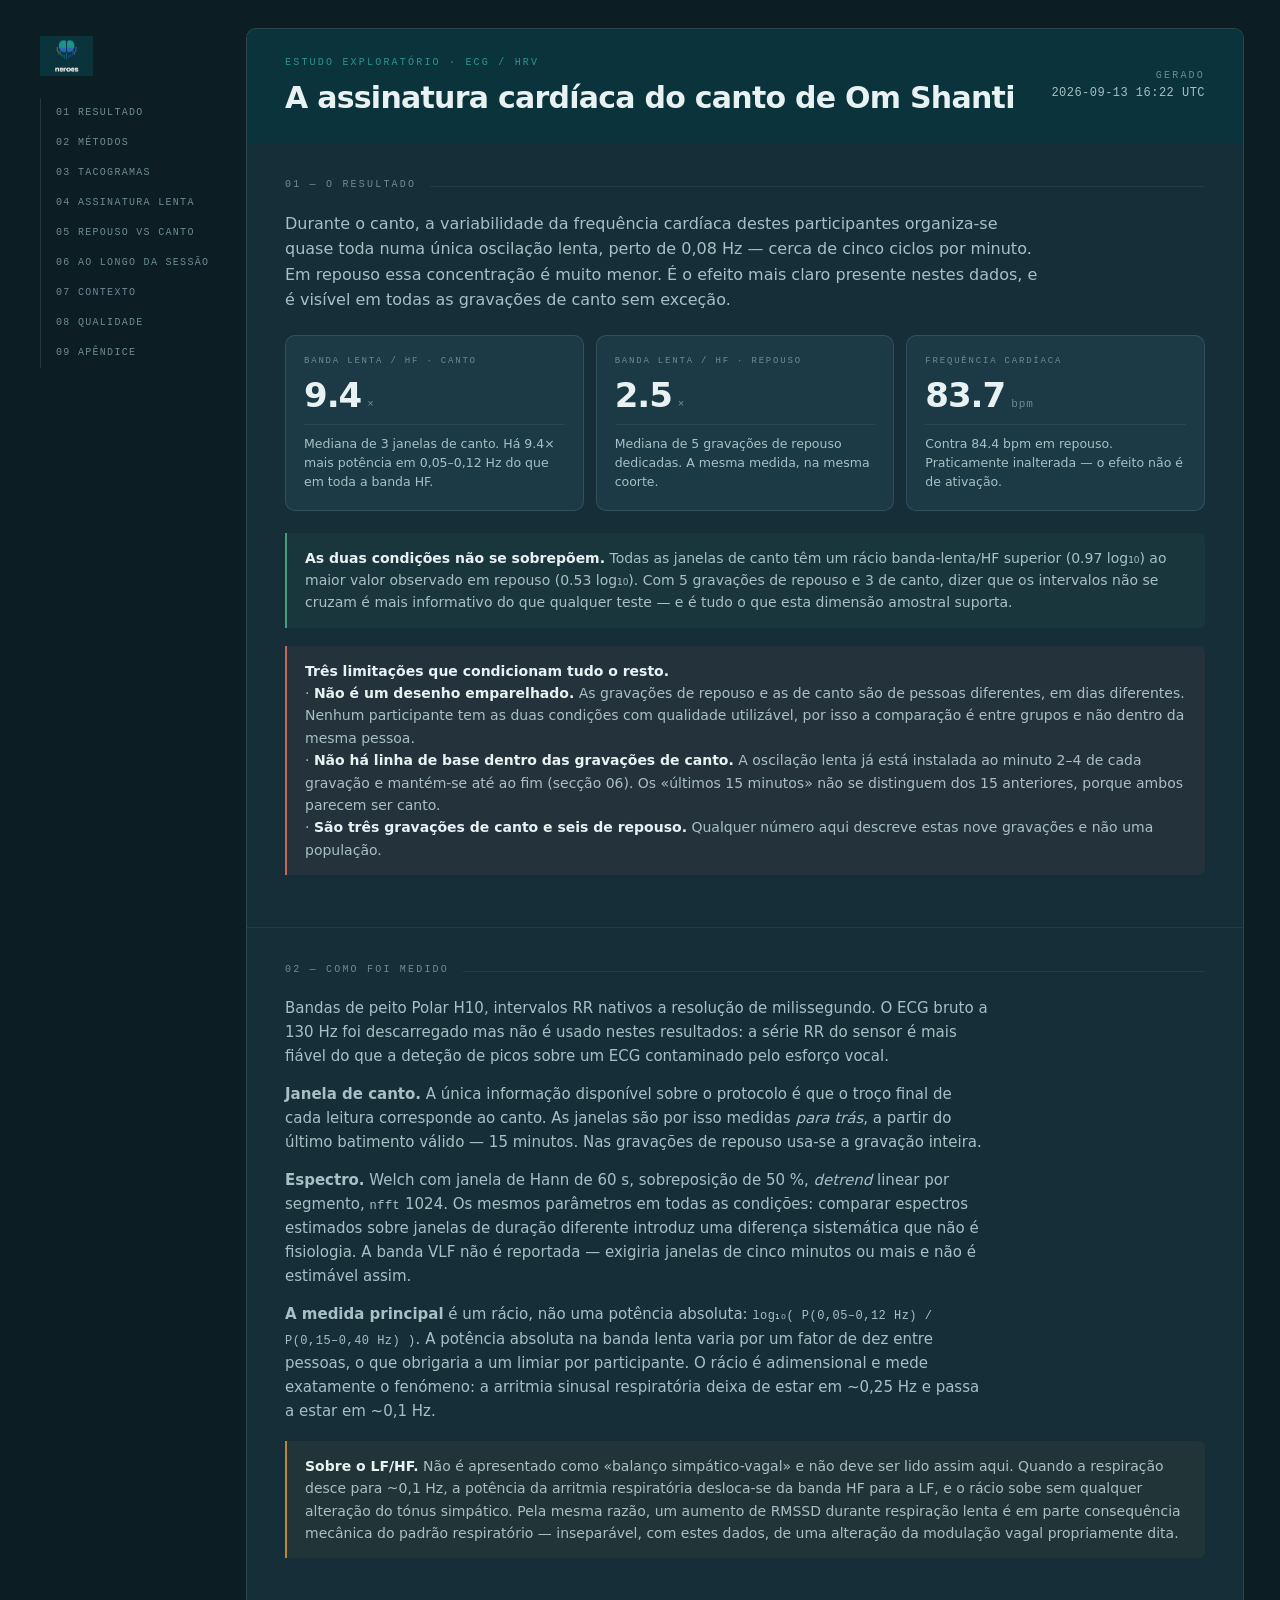
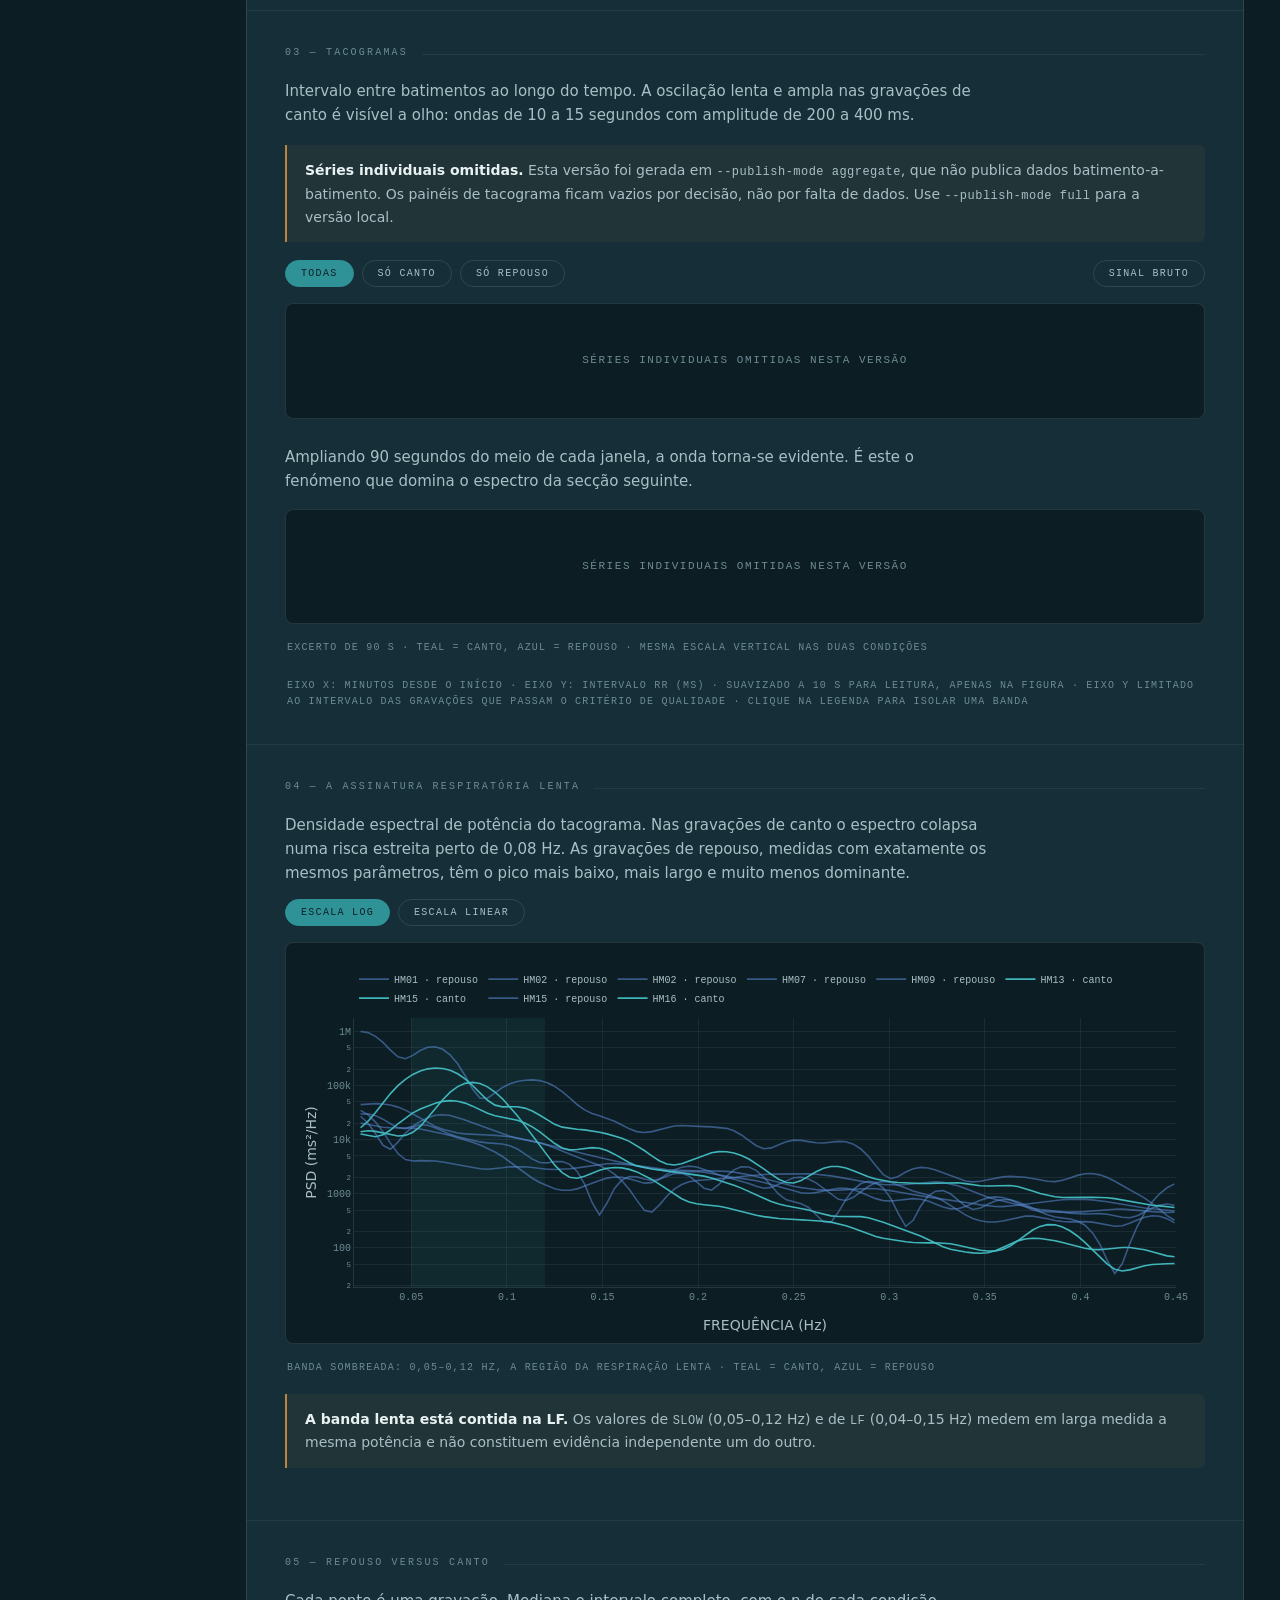
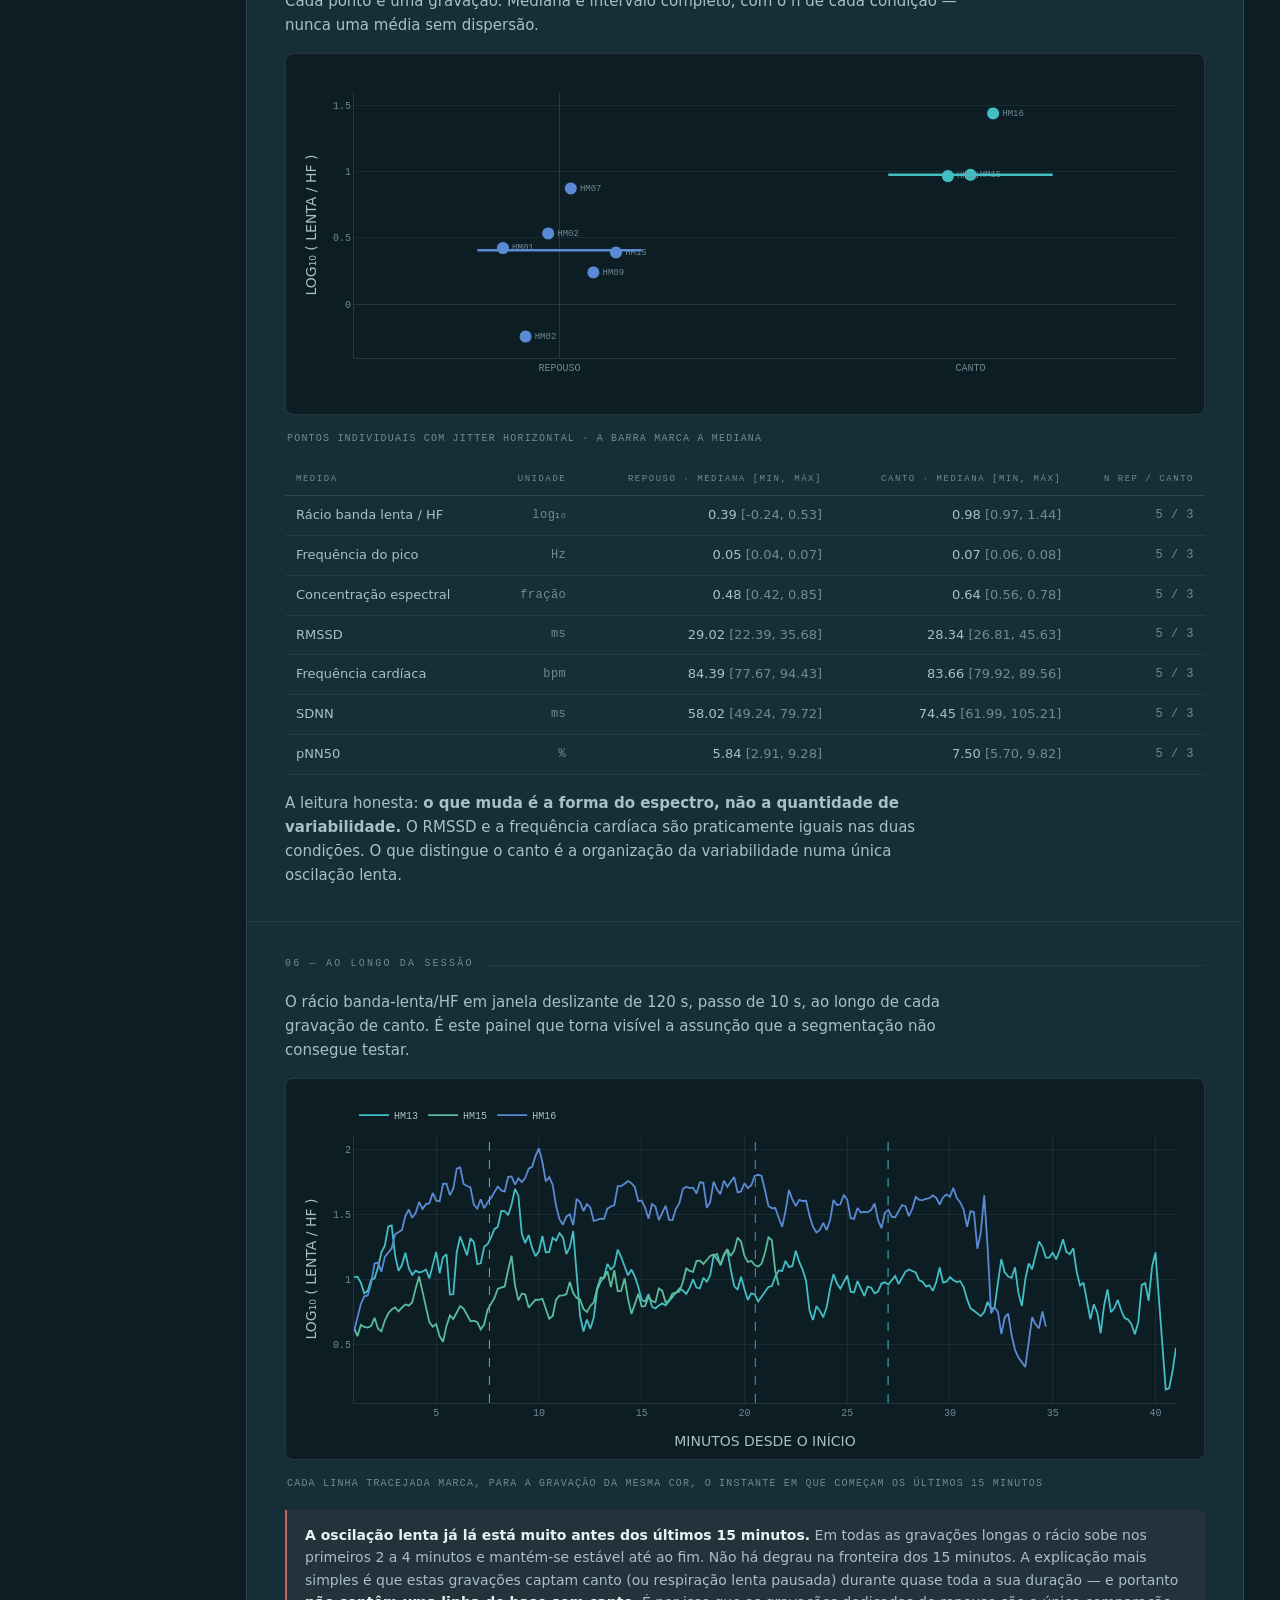
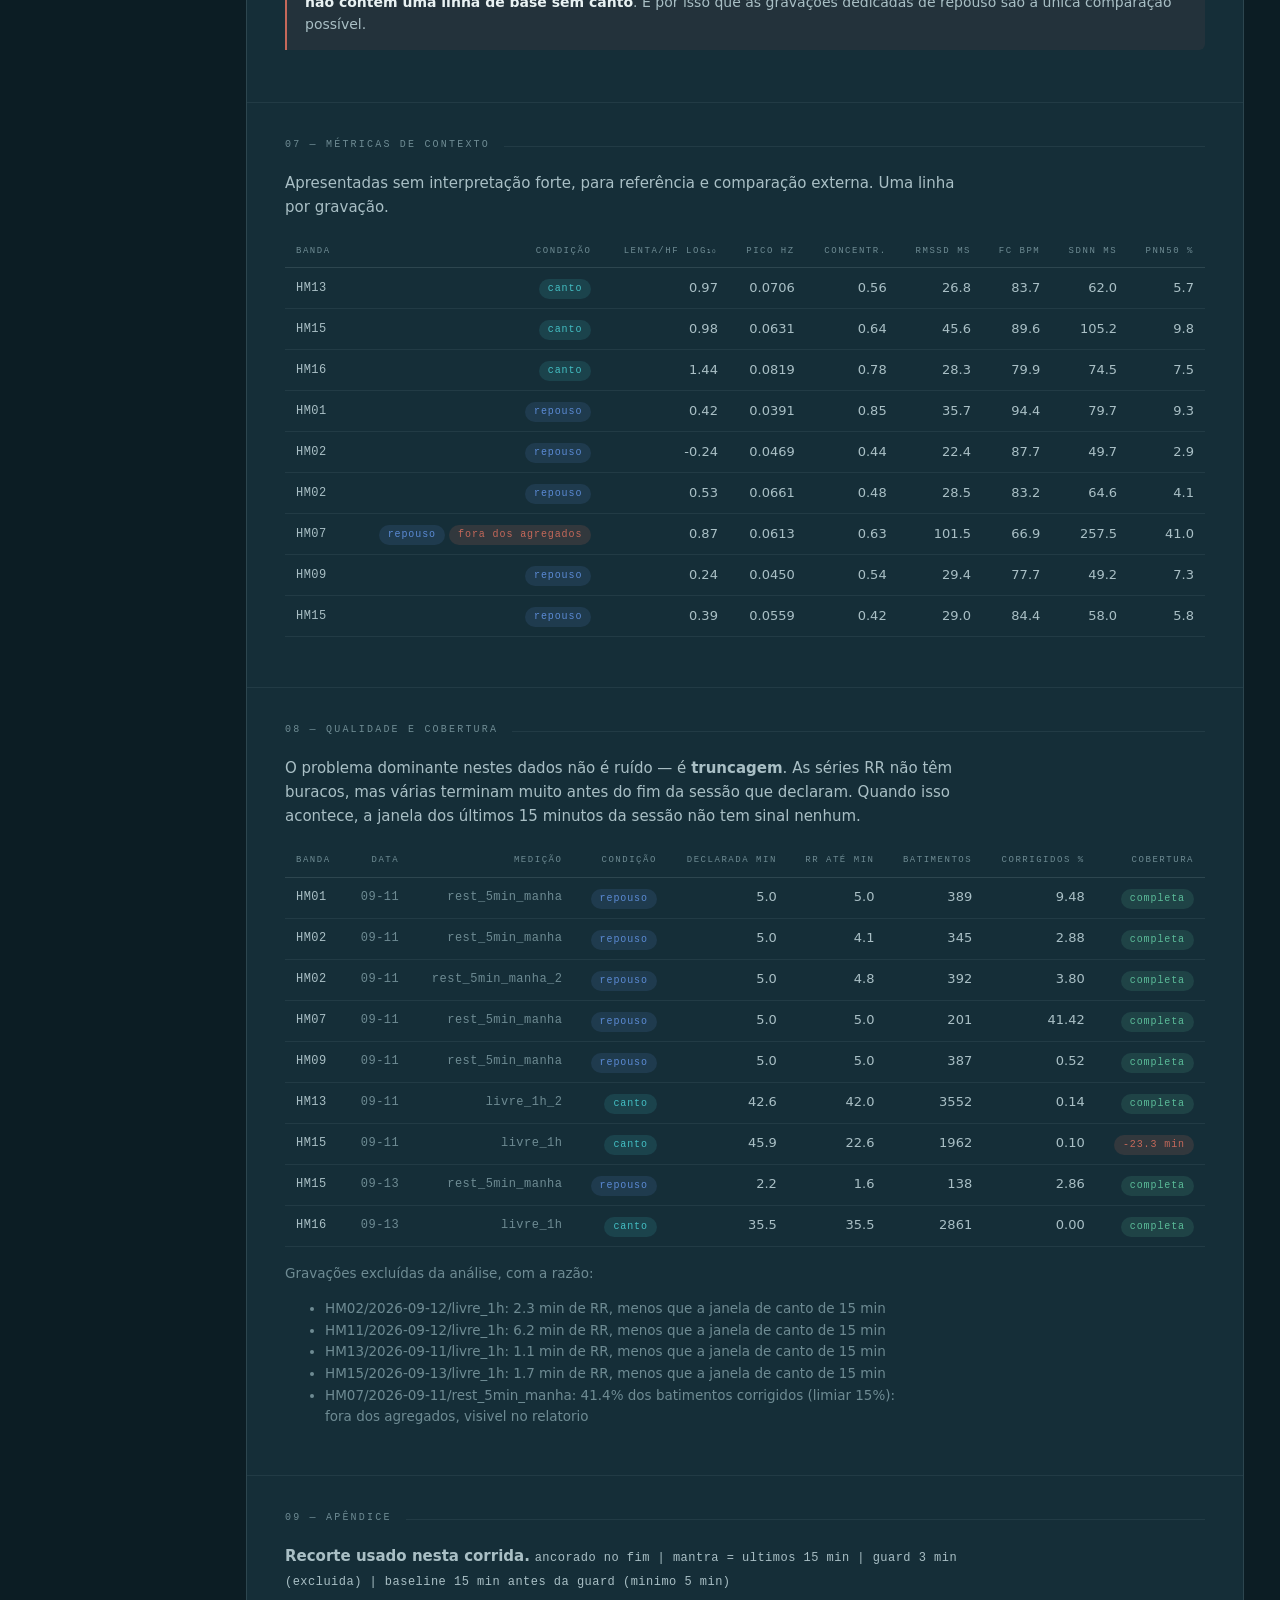
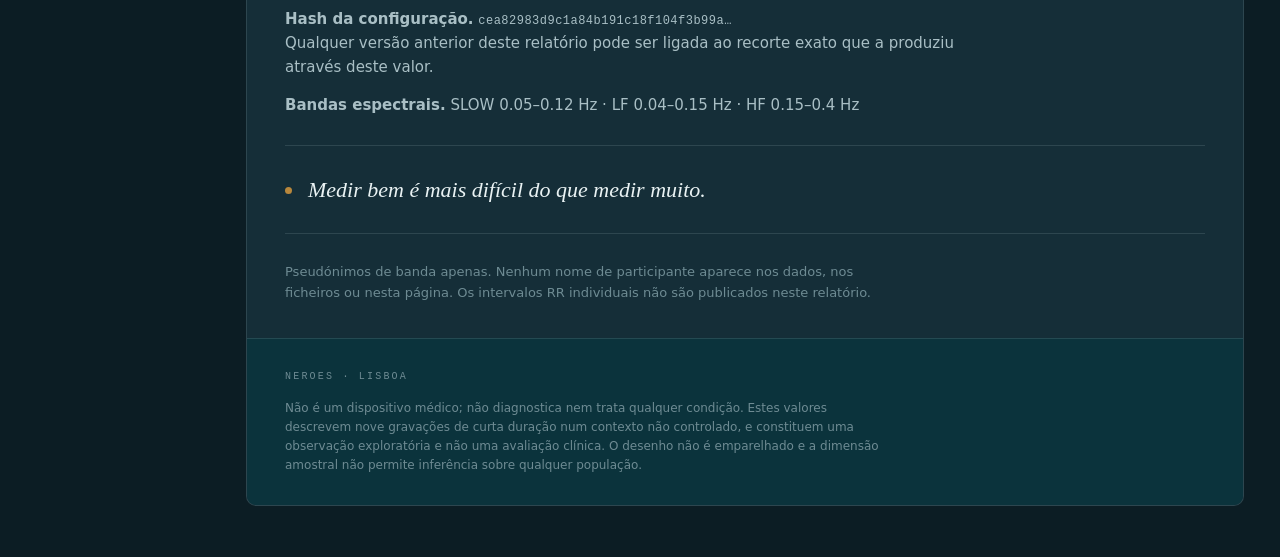
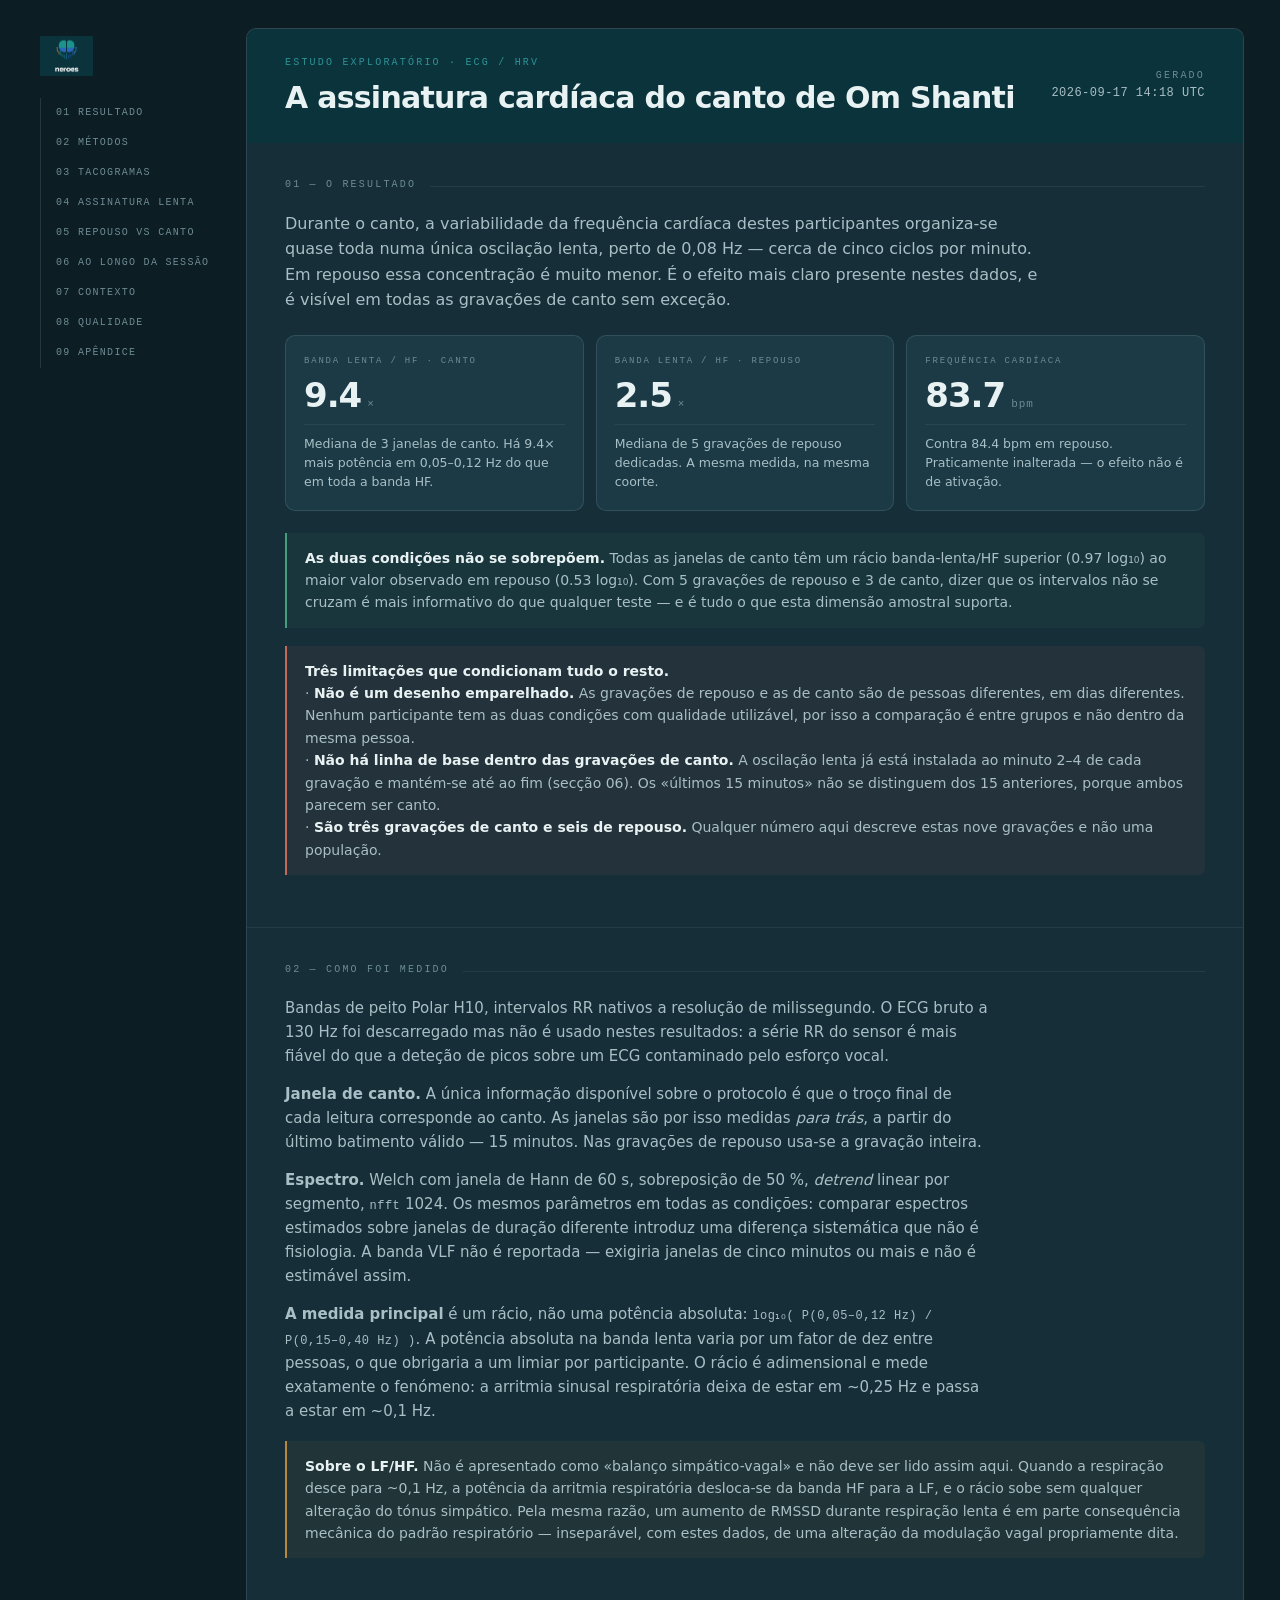
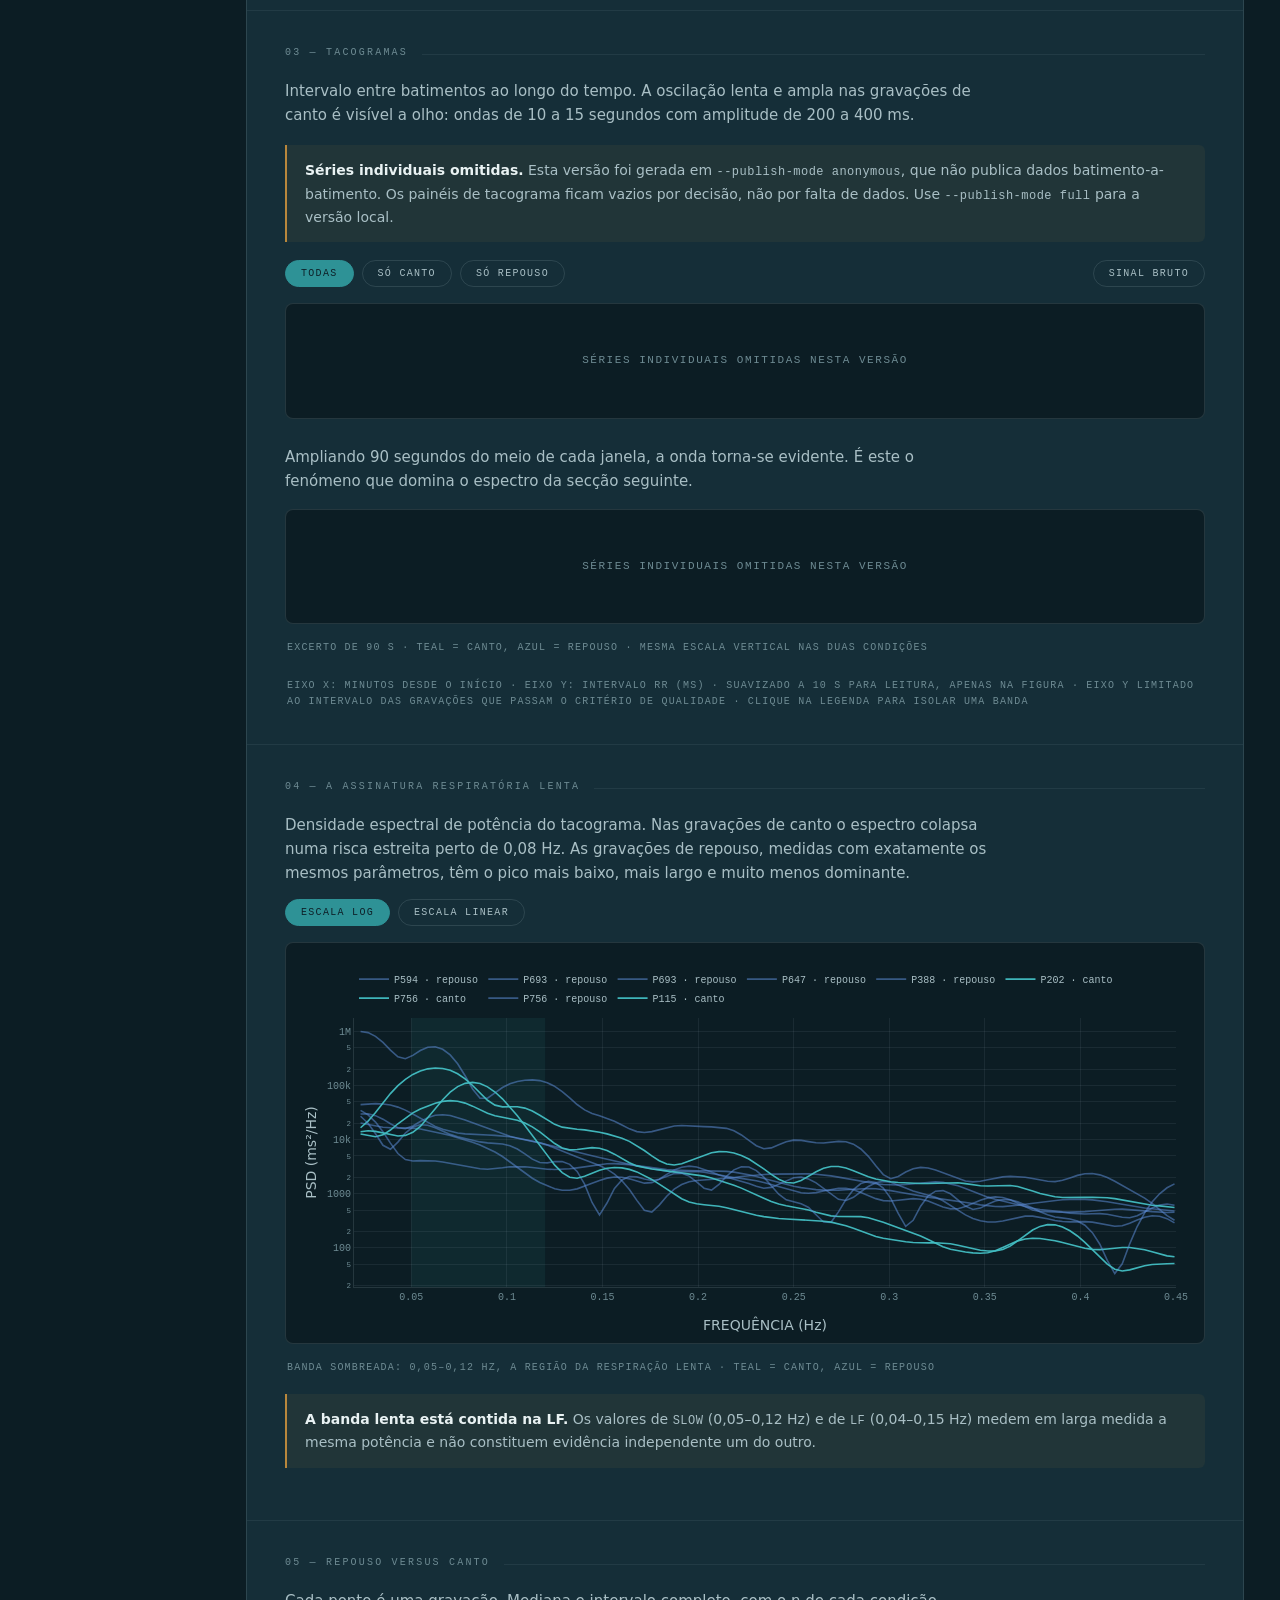
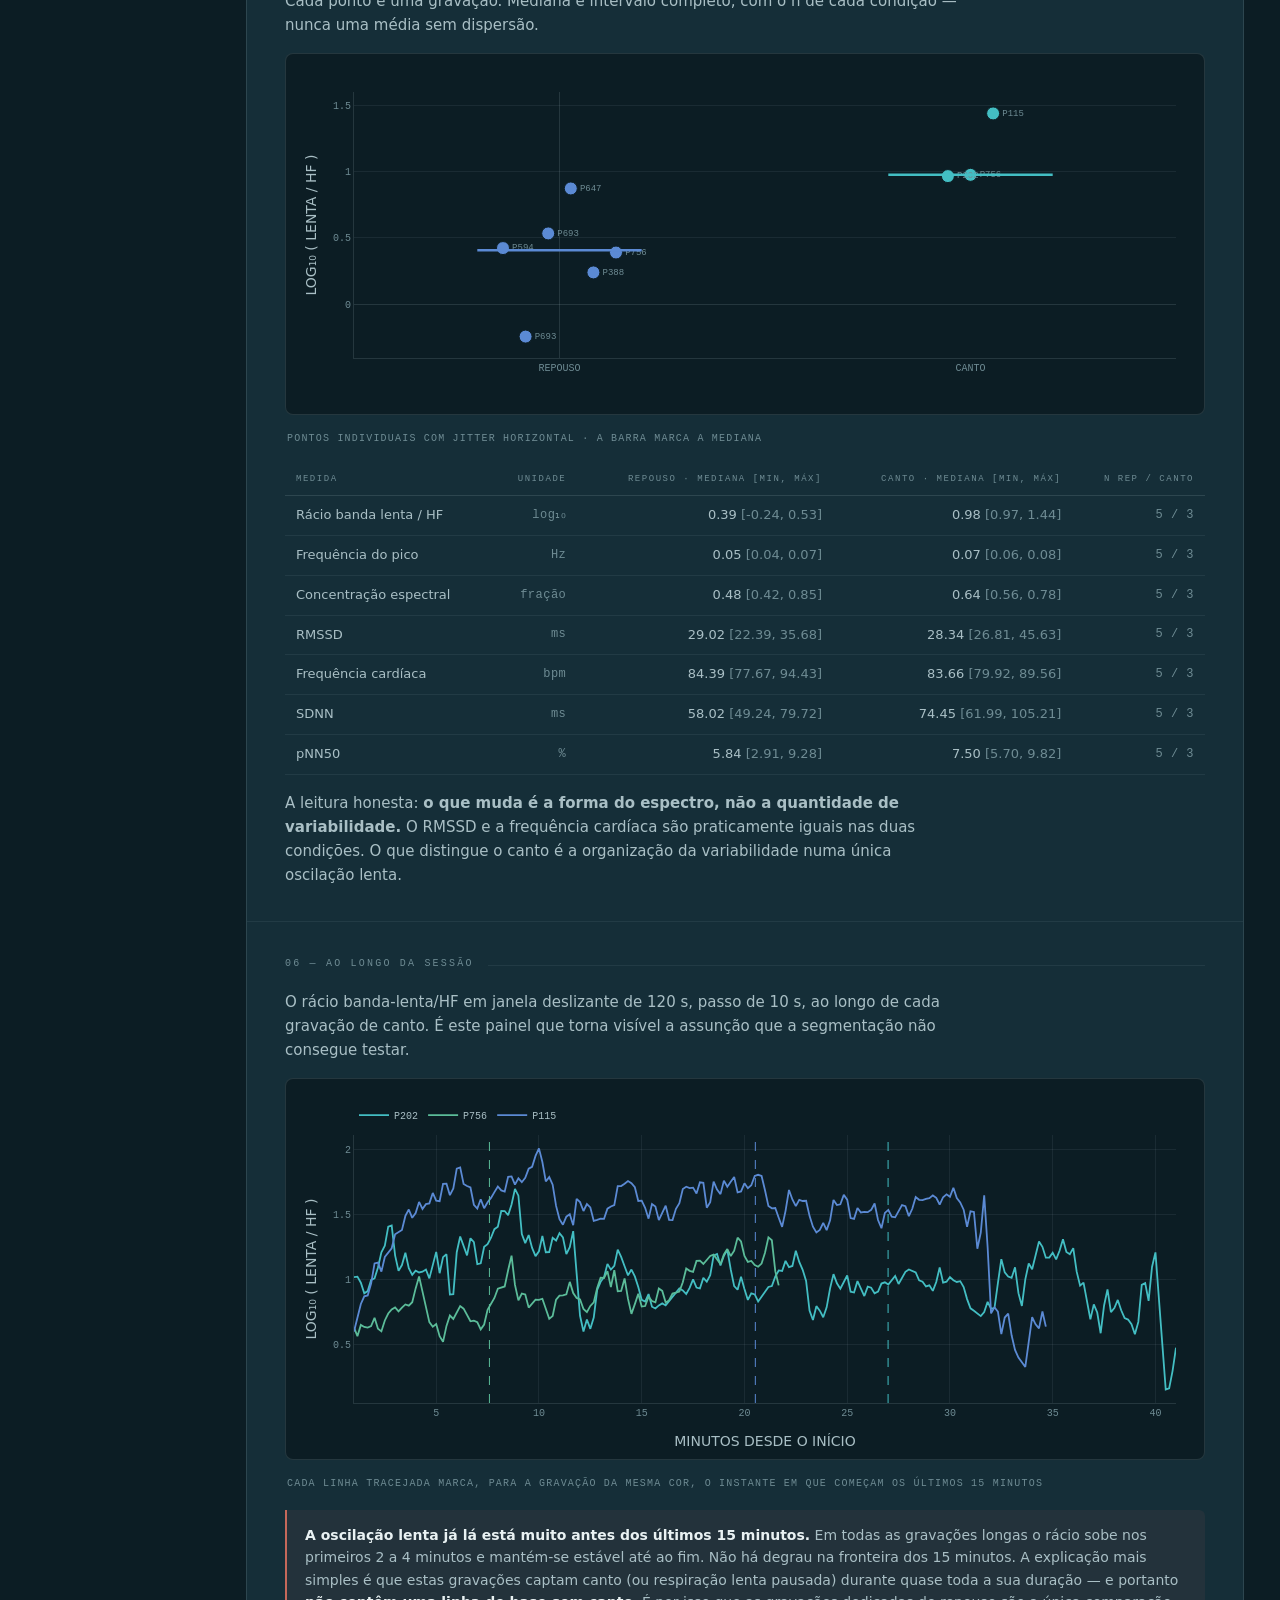
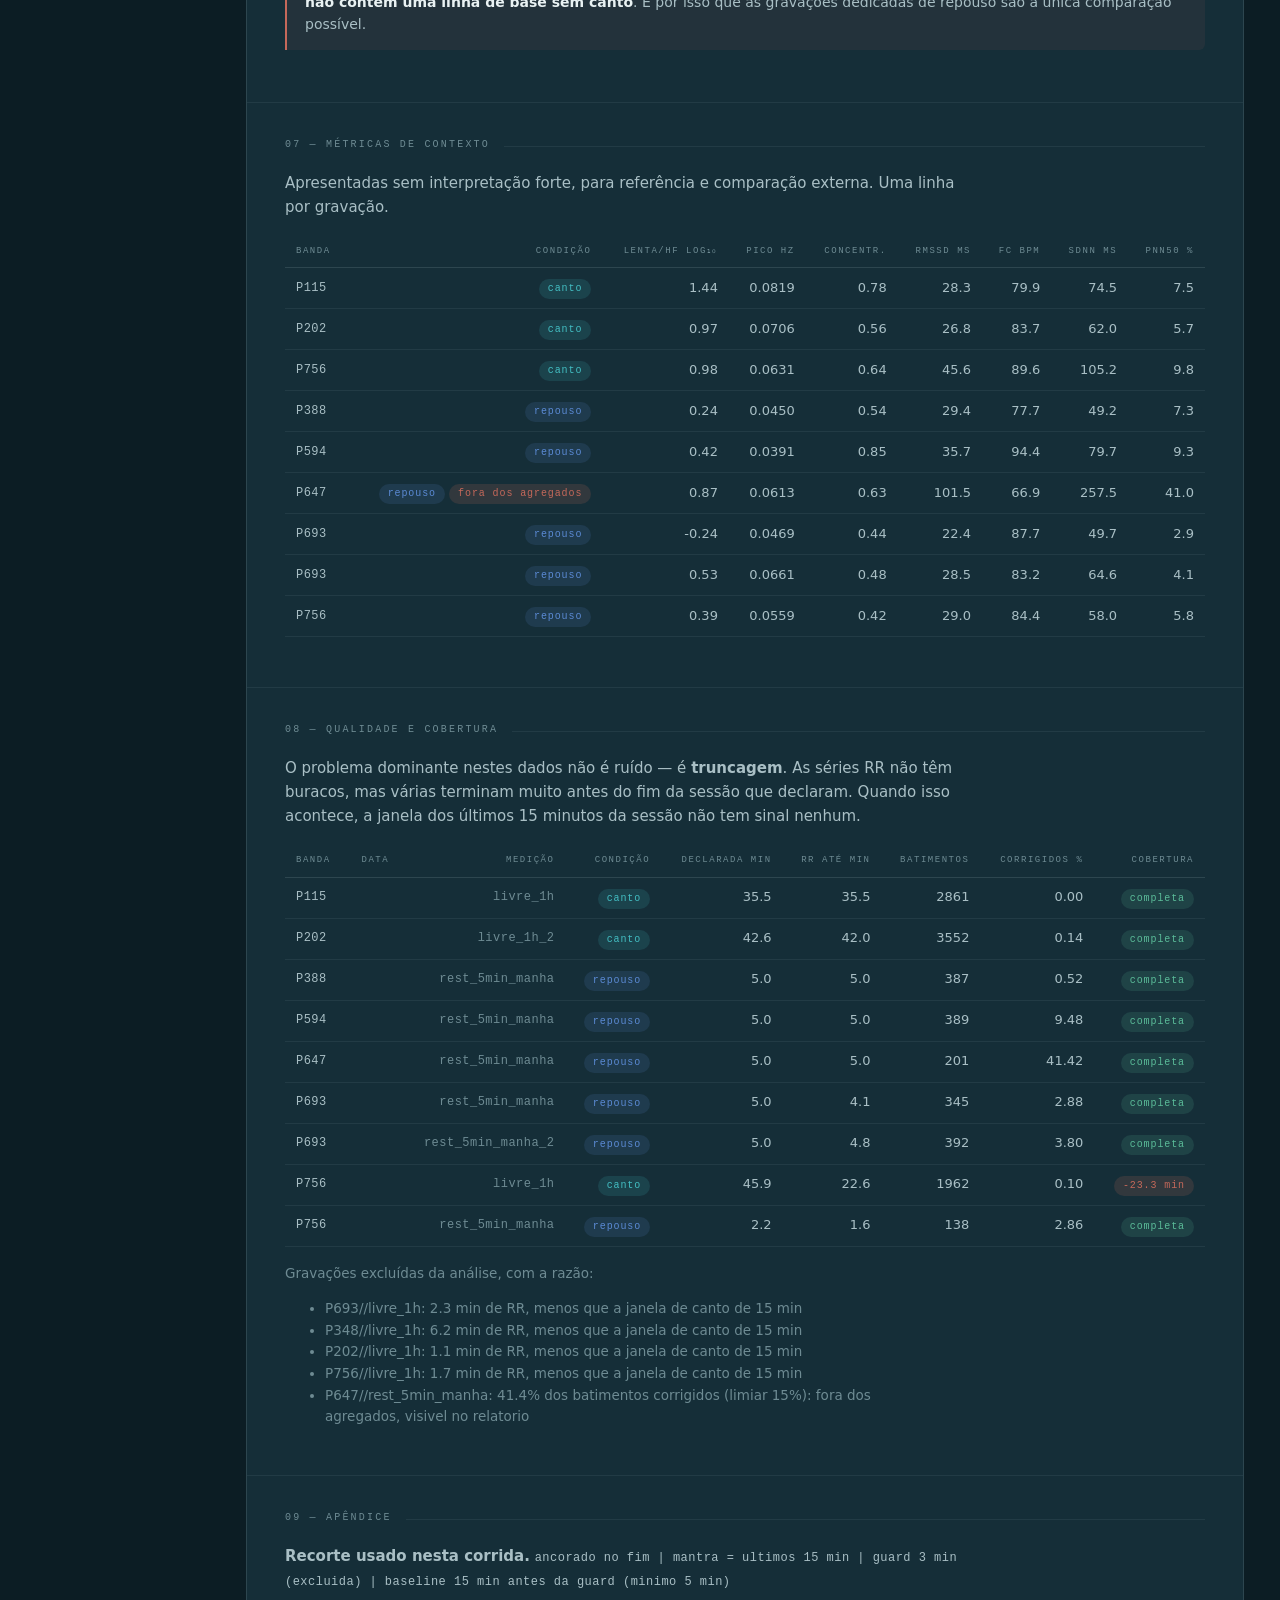
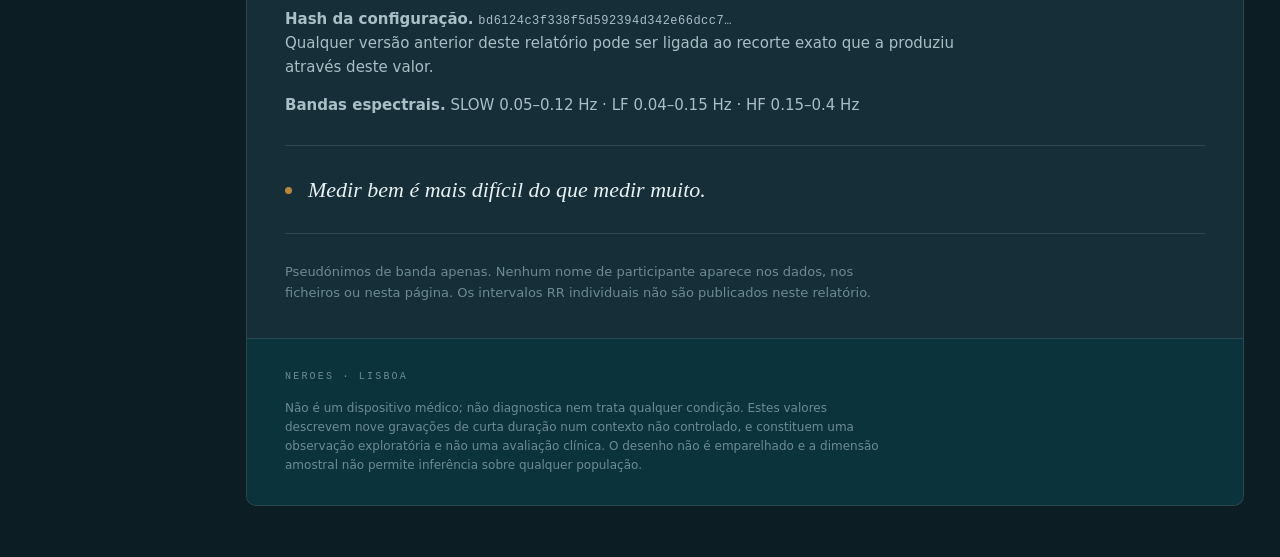
